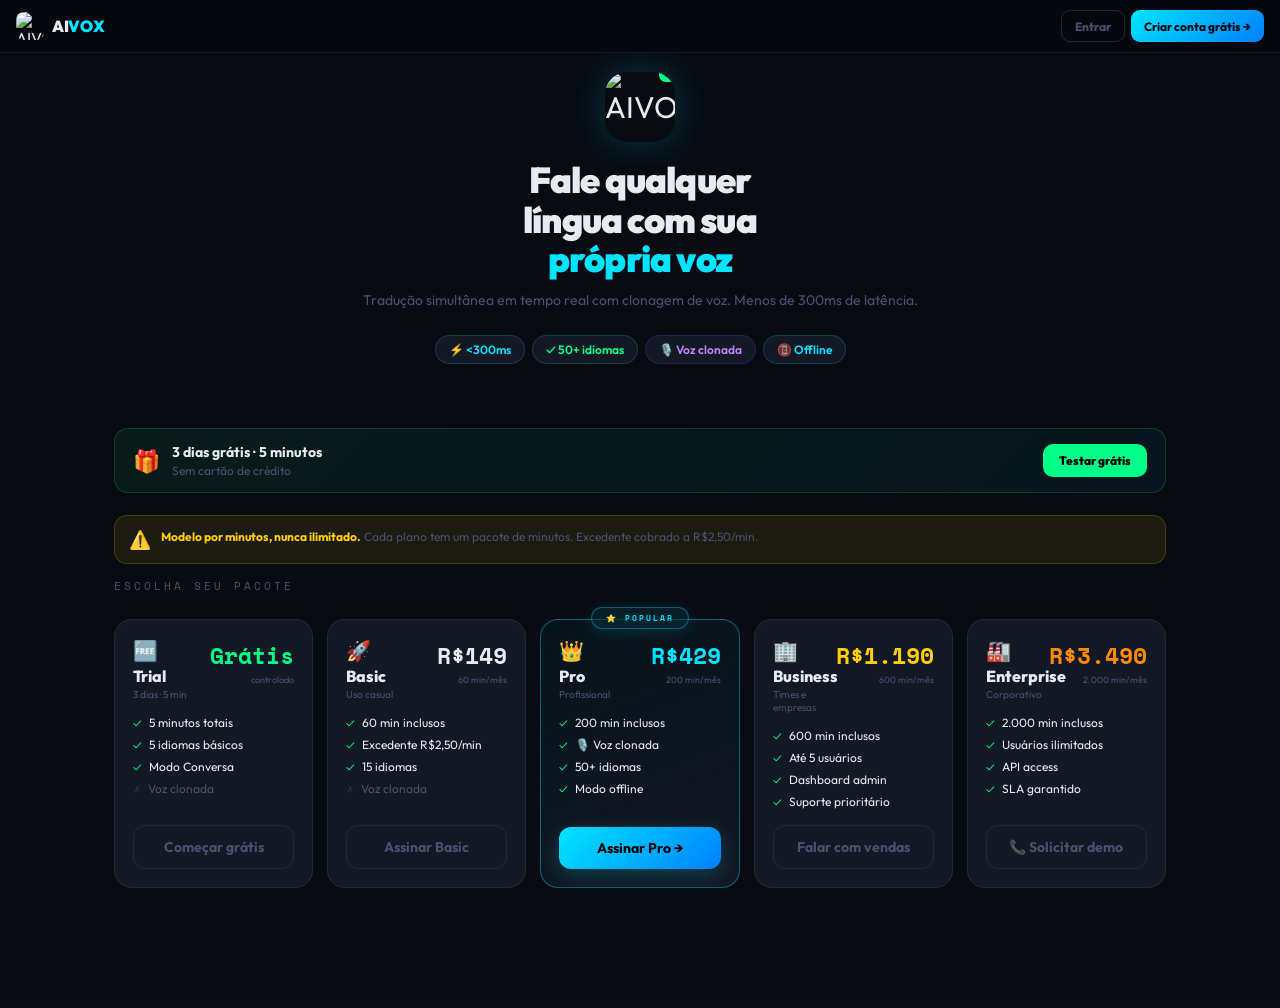
==== index.html @ a5fcf3fb "Add files via upload" ====
<!DOCTYPE html>
<html lang="pt-BR">
<head>
<meta charset="UTF-8">
  <meta http-equiv="Cache-Control" content="no-cache, no-store, must-revalidate">
  <meta http-equiv="Pragma" content="no-cache">
  <meta http-equiv="Expires" content="0">
<meta name="viewport" content="width=device-width, initial-scale=1.0, maximum-scale=1.0, minimum-scale=1.0, user-scalable=no, viewport-fit=cover">
<meta name="mobile-web-app-capable" content="yes">
<meta name="apple-mobile-web-app-capable" content="yes">
<meta name="apple-mobile-web-app-status-bar-style" content="black-translucent">
<meta name="apple-mobile-web-app-title" content="AIVOX">
<meta name="theme-color" content="#080b12">
<link rel="manifest" href="/aivox-frontend/manifest.json">
<link rel="apple-touch-icon" sizes="180x180" href="/aivox-frontend/icon-180.png">
<link rel="apple-touch-icon" sizes="192x192" href="/aivox-frontend/icon-192.png">
<title>AIVOX v5.2</title>
<link href="https://fonts.googleapis.com/css2?family=Outfit:wght@300;400;500;600;700;900&family=Space+Mono:wght@400;700&display=swap" rel="stylesheet">
<style>
/* ====== RESET & ROOT ====== */
*{margin:0;padding:0;box-sizing:border-box;-webkit-tap-highlight-color:transparent;}
/* Garante renderização correta de emoji em todos os sistemas */
@font-face{font-family:'NotoEmoji';src:local('Noto Color Emoji'),local('Apple Color Emoji'),local('Segoe UI Emoji');}
.sni,.ni,.flag-emoji,.feat-card-icon,.empty-icon,.sidebar-icon,.hicon,.vc-rec-btn,.escuta-lang-pill,.grp-filter-btn,.sug-num,.sug-tag,.comp-icon{font-family:'Apple Color Emoji','Segoe UI Emoji','Noto Color Emoji','Twemoji Mozilla',var(--font),sans-serif !important;}
:root{
  --bg:#080b12;--surface:#0f1420;--card:#131825;--border:rgba(255,255,255,0.07);
  --accent:#00e5ff;--adim:rgba(0,229,255,0.12);--accent2:#7c3aed;
  --green:#00ff88;--gdim:rgba(0,255,136,0.12);
  --red:#ff4466;--rdim:rgba(255,68,102,0.12);
  --orange:#ff8c00;--odim:rgba(255,140,0,0.12);
  --yellow:#ffd000;--ydim:rgba(255,208,0,0.1);
  --text:#e8eaf2;--muted:#4a5170;
  --font:'Outfit',sans-serif;--mono:'Space Mono',monospace;--font-emoji:'Apple Color Emoji','Segoe UI Emoji','Noto Color Emoji',sans-serif;
  --sidebar-w:240px;
}
body.light-mode{
  --bg:#f0f2f8;--surface:#e2e6f0;--card:#ffffff;--border:rgba(0,0,0,0.08);
  --text:#0d1021;--muted:#7a82a0;
  --adim:rgba(0,160,200,0.13);--gdim:rgba(0,160,90,0.13);
  --rdim:rgba(190,20,50,0.11);--odim:rgba(190,90,0,0.11);--ydim:rgba(160,120,0,0.11);
  --accent:#007a99;--green:#007a44;--red:#bb1133;--orange:#bb5500;--yellow:#997700;
}
/* ====== THEME TOGGLE BUTTON ====== */
.theme-toggle{width:38px;height:38px;border-radius:12px;border:1px solid var(--border);background:var(--card);cursor:pointer;display:flex;align-items:center;justify-content:center;flex-shrink:0;transition:all .2s;position:relative;overflow:hidden;}
.theme-toggle:hover{border-color:rgba(0,229,255,.3);transform:scale(1.05);}
.theme-toggle .t-sun,.theme-toggle .t-moon{position:absolute;transition:all .35s cubic-bezier(.4,0,.2,1);font-size:17px;}
.theme-toggle .t-sun{opacity:0;transform:translateY(16px) rotate(90deg);}
.theme-toggle .t-moon{opacity:1;transform:translateY(0) rotate(0deg);}
body.light-mode .theme-toggle .t-sun{opacity:1;transform:translateY(0) rotate(0deg);}
body.light-mode .theme-toggle .t-moon{opacity:0;transform:translateY(-16px) rotate(-90deg);}
body.light-mode .theme-toggle{background:var(--card);border-color:rgba(0,153,187,.25);}

/* ====== SCROLL FIX (CRITICAL) ====== */
html{height:100%;overflow-y:auto;-webkit-overflow-scrolling:touch;overscroll-behavior:none;overflow-x:hidden;}
body{background:var(--bg);min-height:100%;font-family:var(--font);color:var(--text);overflow-x:hidden;}

/* ====== DESKTOP APP SHELL ====== */
.app-shell{display:flex;min-height:100vh;height:100vh;width:100%;overflow:hidden;}

/* SIDEBAR */
.sidebar{width:var(--sidebar-w);background:var(--surface);border-right:1px solid var(--border);display:flex;flex-direction:column;position:fixed;top:0;left:0;bottom:0;z-index:100;transition:transform .3s cubic-bezier(.4,0,.2,1);will-change:transform;}
.sidebar-logo{padding:24px 20px 20px;padding-top:calc(24px + env(safe-area-inset-top,0px));border-bottom:1px solid var(--border);display:flex;align-items:center;gap:11px;}
.sidebar-icon{width:38px;height:38px;border-radius:12px;background:linear-gradient(135deg,var(--accent2),var(--accent));display:flex;align-items:center;justify-content:center;font-size:17px;box-shadow:0 0 20px rgba(0,229,255,.2);flex-shrink:0;}
.sidebar-brand{font-size:18px;font-weight:900;letter-spacing:-.3px;}
.sidebar-brand span{color:var(--accent);}
.sidebar-nav{flex:1;padding:16px 12px;overflow-y:auto;}
.snav-item{display:flex;align-items:center;gap:10px;padding:11px 12px;border-radius:12px;cursor:pointer;transition:all .18s;font-size:14px;font-weight:600;color:var(--muted);margin-bottom:3px;border:1px solid transparent;}
.snav-item:hover{background:rgba(255,255,255,.04);color:var(--text);}
.snav-item.active{background:var(--adim);color:var(--accent);border-color:rgba(0,229,255,.15);}
.snav-item .sni{font-size:18px;flex-shrink:0;width:22px;text-align:center;}
.sidebar-footer{padding:14px 12px;border-top:1px solid var(--border);}
.sidebar-user{display:flex;align-items:center;gap:9px;padding:10px 12px;border-radius:12px;background:var(--card);border:1px solid var(--border);cursor:pointer;}
.sidebar-av{width:34px;height:34px;border-radius:50%;background:linear-gradient(135deg,var(--accent2),var(--accent));display:flex;align-items:center;justify-content:center;font-size:14px;font-weight:700;flex-shrink:0;}
.sidebar-uname{font-size:13px;font-weight:700;flex:1;}
.sidebar-uplan{font-size:10px;color:var(--muted);font-family:var(--mono);}

/* MAIN AREA */
.main-area{flex:1;margin-left:var(--sidebar-w);min-width:0;display:flex;flex-direction:column;height:100%;overflow:hidden;}

/* TOPBAR */
.topbar{height:58px;background:var(--bg);border-bottom:1px solid var(--border);display:flex;align-items:center;padding:0 28px;gap:16px;position:relative;top:0;z-index:50;flex-shrink:0;padding-top:env(safe-area-inset-top,0px);}
.topbar-title{font-size:18px;font-weight:800;flex:1;}

/* CONTENT */
.content-area{flex:1;padding:28px;overflow-y:auto;overflow-x:hidden;-webkit-overflow-scrolling:touch;}

/* GRIDS */
.grid-auto{display:grid;grid-template-columns:repeat(auto-fill,minmax(260px,1fr));gap:16px;}
.grid-2{display:grid;grid-template-columns:1fr 1fr;gap:16px;}
.grid-4{display:grid;grid-template-columns:repeat(4,1fr);gap:14px;}

/* ====== MOBILE ====== */
@media(max-width:767px){
  /* Sidebar: position:fixed, nao afeta o fluxo do layout */
  .sidebar{transform:translateX(-100%);width:260px;position:fixed !important;left:0 !important;}
  .sidebar.open{transform:translateX(0);}
  .sidebar-overlay{display:none;position:fixed;inset:0;background:rgba(0,0,0,.5);z-index:99;}
  .sidebar-overlay.open{display:block;}
  /* app-shell vira block para evitar que a sidebar fixed reserve espaco */
  .app-shell{display:block !important;overflow:hidden !important;max-width:100vw !important;width:100vw !important;}
  /* main-area ocupa tela toda sem margem */
  .main-area{margin-left:0 !important;width:100vw !important;max-width:100vw !important;min-width:0 !important;height:100vh !important;overflow:hidden !important;box-sizing:border-box !important;display:flex !important;flex-direction:column !important;position:relative !important;}
  .topbar{padding:env(safe-area-inset-top,0px) 16px 0 16px;height:calc(58px + env(safe-area-inset-top,0px));}
  .topbar-title{font-size:16px;}
  .content-area{padding:16px 14px;padding-bottom:calc(80px + env(safe-area-inset-bottom,0px));}
  .grid-auto,.grid-2{grid-template-columns:1fr;}
  .grid-4{grid-template-columns:1fr 1fr;}
  .bnav{display:flex !important;}
}
@media(min-width:768px) and (max-width:1099px){
  :root{--sidebar-w:200px;}
  .grid-auto{grid-template-columns:repeat(auto-fill,minmax(220px,1fr));}
  .content-area{padding:20px;}
}
@media(min-width:1100px){.bnav{display:none !important;}}

/* ====== PAGES ====== */
.page{display:none;width:100%;flex-direction:column;}
.page.active{display:flex;flex:1;min-height:0;flex-direction:column;background:var(--bg);}
/* Garante que páginas com inline style de flex também ficam ocultas quando não-ativas */
.page:not(.active){display:none!important;}
.auth-page{position:fixed;inset:0;display:none;flex-direction:column;align-items:center;justify-content:center;z-index:200;overflow-y:auto;-webkit-overflow-scrolling:touch;padding:24px;
  /* fundo com gradiente radial duplo */
  background:radial-gradient(ellipse 80% 60% at 20% 10%, rgba(124,58,237,.14) 0%, transparent 60%),
             radial-gradient(ellipse 60% 50% at 80% 90%, rgba(0,229,255,.10) 0%, transparent 55%),
             var(--bg);}
.auth-page.active{display:flex;}
.auth-box{width:100%;max-width:390px;position:relative;z-index:1;
  background:rgba(255,255,255,.045);
  border:1px solid rgba(255,255,255,.11);
  border-radius:24px;
  padding:36px 28px 28px;
  box-shadow:0 20px 60px rgba(0,0,0,.5), 0 0 0 1px rgba(0,229,255,.07) inset;
  backdrop-filter:blur(28px);
  -webkit-backdrop-filter:blur(28px);
}
/* linha neon topo */
.auth-box::before{content:'';position:absolute;top:0;left:24px;right:24px;height:1px;background:linear-gradient(90deg,transparent,rgba(0,229,255,.55),rgba(124,58,237,.4),transparent);border-radius:1px;}
/* brilho sutil canto inferior direito */
.auth-box::after{content:'';position:absolute;bottom:-1px;right:20px;left:20px;height:1px;background:linear-gradient(90deg,transparent,rgba(124,58,237,.2),transparent);border-radius:1px;}
.landing-page{min-height:100vh;background:var(--bg);display:none;flex-direction:column;width:100%;position:relative;z-index:1;}
/* ── LANDING NAVBAR ── */
.landing-nav{position:fixed;top:0;left:0;right:0;z-index:600;
  background:rgba(6,8,15,.88);backdrop-filter:blur(16px);-webkit-backdrop-filter:blur(16px);
  border-bottom:1px solid rgba(255,255,255,.07);
  display:flex;flex-direction:column;}
/* faixa safe-area — empurra conteúdo abaixo do notch */
.landing-nav::before{content:'';display:block;height:env(safe-area-inset-top,0px);width:100%;}
.landing-nav-inner{height:52px;display:flex;align-items:center;padding:0 16px;gap:10px;width:100%;}
.landing-nav-logo{display:flex;align-items:center;gap:8px;text-decoration:none;flex-shrink:0;}
.landing-nav-icon{width:28px;height:28px;border-radius:8px;overflow:hidden;flex-shrink:0;}
.landing-nav-icon img{width:100%;height:100%;object-fit:cover;}
.landing-nav-brand{font-size:16px;font-weight:900;letter-spacing:-.3px;color:var(--text);}
.landing-nav-brand span{color:var(--accent);}
.landing-nav-spacer{flex:1;}
.landing-nav-btns{display:flex;align-items:center;gap:6px;}
.lnav-btn{height:32px;padding:0 13px;border-radius:9px;font-family:var(--font);font-size:12px;font-weight:700;cursor:pointer;transition:all .18s;border:none;white-space:nowrap;}
.lnav-btn.ghost{background:transparent;border:1px solid rgba(255,255,255,.12);color:var(--muted);}
.lnav-btn.ghost:hover{border-color:rgba(0,229,255,.3);color:var(--text);}
.lnav-btn.primary{background:linear-gradient(135deg,var(--accent),#0080ff);color:#000;}
.lnav-btn.primary:hover{transform:translateY(-1px);box-shadow:0 4px 16px rgba(0,229,255,.3);}
/* Mobile: botão "Entrar" some, só fica "Criar conta" */
@media(max-width:400px){.lnav-btn.ghost{display:none;}.lnav-btn.primary{font-size:11px;padding:0 10px;}}
.landing-page.active{display:flex;width:100%;}

/* ====== IDLE TIMEOUT UI ====== */
#idle-warn-banner{display:none;position:fixed;top:0;left:0;right:0;z-index:8500;background:linear-gradient(135deg,rgba(255,140,0,.95),rgba(255,68,102,.9));padding:12px 18px;align-items:center;gap:12px;box-shadow:0 4px 24px rgba(255,68,102,.4);}
#idle-warn-banner .iwb-icon{font-size:22px;flex-shrink:0;}
#idle-warn-banner .iwb-txt{flex:1;font-size:13px;font-weight:700;color:#fff;line-height:1.4;}
#idle-warn-banner .iwb-btn{background:#fff;color:#b91c1c;border:none;border-radius:9px;padding:8px 14px;font-size:12px;font-weight:800;cursor:pointer;font-family:var(--font);flex-shrink:0;transition:transform .15s;}
#idle-warn-banner .iwb-btn:hover{transform:scale(1.04);}
#idle-logout-modal{display:none;position:fixed;inset:0;z-index:9900;background:rgba(0,0,0,.85);align-items:center;justify-content:center;flex-direction:column;gap:16px;text-align:center;padding:24px;}
#idle-logout-modal .ilm-box{background:var(--surface);border:1px solid rgba(255,68,102,.3);border-radius:20px;padding:28px 24px;max-width:320px;width:100%;}
#idle-logout-modal .ilm-icon{font-size:44px;margin-bottom:12px;}
#idle-logout-modal .ilm-title{font-size:18px;font-weight:900;margin-bottom:6px;color:var(--red);}
#idle-logout-modal .ilm-sub{font-size:13px;color:var(--muted);line-height:1.5;}
/* ── CONFIRM MODAL (substitui window.confirm() no mobile) ── */
#confirm-modal{display:none;position:fixed;inset:0;z-index:9950;background:rgba(0,0,0,.75);align-items:center;justify-content:center;padding:24px;}
#confirm-modal.sh{display:flex;}
#confirm-modal .cm-box{background:var(--surface);border:1px solid var(--border);border-radius:20px;padding:28px 24px;max-width:320px;width:100%;text-align:center;box-shadow:0 20px 60px rgba(0,0,0,.5);}
#confirm-modal .cm-icon{font-size:40px;margin-bottom:12px;}
#confirm-modal .cm-title{font-size:17px;font-weight:900;margin-bottom:8px;}
#confirm-modal .cm-sub{font-size:13px;color:var(--muted);line-height:1.5;margin-bottom:24px;}
#confirm-modal .cm-btns{display:flex;gap:10px;}
#confirm-modal .cm-btn{flex:1;padding:12px;border-radius:12px;border:none;font-size:14px;font-weight:700;cursor:pointer;font-family:var(--font);}
#confirm-modal .cm-btn.cancel{background:var(--card);color:var(--text);border:1px solid var(--border);}
#confirm-modal .cm-btn.confirm{background:var(--red);color:#fff;}
/* ── SELETOR DE IDIOMA DA SALA ── */
.sala-lang-picker{display:flex;flex-direction:column;gap:8px;margin-bottom:16px;background:var(--surface);border-radius:14px;padding:12px 14px;border:1px solid var(--border);}
.sala-lang-picker-label{font-size:10px;text-transform:uppercase;letter-spacing:1.5px;color:var(--muted);font-family:var(--mono);margin-bottom:2px;}
.sala-lang-select{background:var(--card);border:1.5px solid var(--border);border-radius:10px;padding:9px 12px;font-size:14px;font-weight:700;color:var(--text);font-family:var(--font);width:100%;cursor:pointer;outline:none;appearance:none;-webkit-appearance:none;background-image:url("data:image/svg+xml,%3Csvg xmlns='http://www.w3.org/2000/svg' width='12' height='8' viewBox='0 0 12 8'%3E%3Cpath d='M1 1l5 5 5-5' stroke='%234a5170' stroke-width='1.5' fill='none' stroke-linecap='round'/%3E%3C/svg%3E");background-repeat:no-repeat;background-position:right 12px center;padding-right:32px;}
.sala-lang-select:focus{border-color:rgba(0,229,255,.5);}
body.light-mode .sala-lang-select{background-image:url("data:image/svg+xml,%3Csvg xmlns='http://www.w3.org/2000/svg' width='12' height='8' viewBox='0 0 12 8'%3E%3Cpath d='M1 1l5 5 5-5' stroke='%237a82a0' stroke-width='1.5' fill='none' stroke-linecap='round'/%3E%3C/svg%3E");}
#toast-portal{position:fixed;z-index:9999;pointer-events:none;bottom:24px;right:24px;display:flex;flex-direction:column;gap:8px;align-items:flex-end;}
@media(max-width:767px){#toast-portal{bottom:80px;right:auto;left:50%;transform:translateX(-50%);align-items:center;}}
.toast{background:var(--card);border-radius:14px;padding:12px 20px;font-size:13px;font-weight:600;color:var(--text);box-shadow:0 4px 24px rgba(0,0,0,.5);animation:toastIn .3s ease both;white-space:nowrap;}
.toast.success{border:1px solid var(--green);}
.toast.error{border:1px solid var(--red);}
.toast.info{border:1px solid var(--accent);}
@keyframes toastIn{from{opacity:0;transform:translateY(10px)}to{opacity:1;transform:translateY(0)}}

/* ====== COMPONENTS ====== */
.card{background:var(--card);border:1px solid var(--border);border-radius:16px;padding:18px;}
.card-sm{border-radius:12px;padding:13px;}
.btn{display:inline-flex;align-items:center;justify-content:center;gap:7px;padding:12px 18px;border-radius:12px;border:none;font-family:var(--font);font-size:14px;font-weight:700;cursor:pointer;transition:all .18s;text-decoration:none;white-space:nowrap;}
.btn-full{width:100%;}
.btn-primary{background:linear-gradient(135deg,var(--accent),#0080ff);color:#000;box-shadow:0 6px 20px rgba(0,229,255,.2);}
.btn-primary:hover{transform:translateY(-1px);box-shadow:0 8px 24px rgba(0,229,255,.3);}
.btn-ghost{background:transparent;border:1px solid var(--border);color:var(--muted);}
.btn-ghost:hover{border-color:rgba(0,229,255,.25);color:var(--text);}
.btn-danger{background:var(--rdim);border:1px solid rgba(255,68,102,.25);color:var(--red);}
.btn-sm{padding:8px 13px;font-size:12px;border-radius:9px;}
.btn-icon{width:36px;height:36px;padding:0;border-radius:10px;}
.input-group{display:flex;flex-direction:column;gap:5px;}
.input-label{font-size:10px;text-transform:uppercase;letter-spacing:2px;color:var(--muted);font-family:var(--mono);}
.input-field{background:var(--card);border:1px solid var(--border);border-radius:12px;padding:13px 15px;font-family:var(--font);font-size:14px;color:var(--text);outline:none;transition:border-color .18s;width:100%;}
.input-field::placeholder{color:var(--muted);}
.input-field:focus{border-color:rgba(0,229,255,.38);}
.badge{font-size:9px;font-weight:800;font-family:var(--mono);padding:3px 7px;border-radius:7px;text-transform:uppercase;letter-spacing:.5px;}
.badge-pro{background:linear-gradient(135deg,var(--accent),#0080ff);color:#000;}
.badge-basic{background:var(--surface);border:1px solid var(--border);color:var(--muted);}
.badge-trial{background:var(--odim);border:1px solid rgba(255,140,0,.25);color:var(--orange);}
.badge-business{background:var(--ydim);border:1px solid rgba(255,208,0,.3);color:var(--yellow);}
.tog{width:42px;height:22px;border-radius:11px;background:var(--surface);border:1px solid var(--border);position:relative;cursor:pointer;transition:background .2s;flex-shrink:0;}
.tog.on{background:var(--accent);border-color:var(--accent);}
.tth{width:16px;height:16px;border-radius:50%;background:#fff;position:absolute;top:2px;left:2px;transition:left .2s;box-shadow:0 1px 3px rgba(0,0,0,.3);}
.tog.on .tth{left:22px;}
.list-row{display:flex;align-items:center;gap:10px;background:var(--card);border:1px solid var(--border);border-radius:13px;padding:12px 14px;margin-bottom:7px;cursor:pointer;transition:border-color .18s;}
.list-row:hover{border-color:rgba(0,229,255,.18);}
.section-label{font-size:11px;text-transform:uppercase;letter-spacing:3px;color:var(--muted);margin-bottom:12px;font-family:var(--mono);}
.page-header{margin-bottom:24px;}
.page-title{font-size:26px;font-weight:900;letter-spacing:-.5px;margin-bottom:4px;}
.page-title span{color:var(--accent);}
.page-subtitle{font-size:13px;color:var(--muted);}
.alert{display:flex;gap:10px;padding:12px 14px;border-radius:13px;margin-bottom:14px;}
.alert-yellow{background:rgba(255,208,0,.08);border:1px solid rgba(255,208,0,.2);}
.alert-icon{font-size:18px;flex-shrink:0;}
.alert-text{font-size:12px;color:var(--muted);line-height:1.5;}
.alert-text strong{color:var(--yellow);}
.form-error{font-size:12px;color:var(--red);background:var(--rdim);border:1px solid rgba(255,68,102,.2);border-radius:9px;padding:8px 12px;display:none;}
.form-error.show{display:block;}
.dot{width:6px;height:6px;border-radius:50%;background:var(--green);animation:blink 1.5s ease infinite;flex-shrink:0;}
@keyframes blink{0%,100%{opacity:1}50%{opacity:.3}}
.ni{flex:1;display:flex;flex-direction:column;align-items:center;gap:4px;cursor:pointer;padding:6px 0;font-size:20px;transition:all .2s;}
.ni .nl{font-size:10px;color:var(--muted);}
.ni.active .nl{color:var(--accent);}
.ni.active{color:var(--accent);}
.dcl{width:34px;height:34px;background:var(--card);border-radius:50%;display:flex;align-items:center;justify-content:center;cursor:pointer;font-size:20px;flex-shrink:0;border:none;color:var(--text);}
.scroll-area{overflow-y:auto;-webkit-overflow-scrolling:touch;}
.scroll-area::-webkit-scrollbar{display:none;}
.empty-state{flex-direction:column;align-items:center;justify-content:center;padding:48px 24px;text-align:center;display:none;}
/* ====== MOBILE CHAT & ADMIN FIX ====== */
@media(max-width:767px){
  #page-chat.active{height:100% !important;display:flex !important;flex-direction:column !important;overflow:hidden !important;}
  #page-chat .chat-msgs{flex:1 !important;overflow-y:auto !important;-webkit-overflow-scrolling:touch !important;min-height:0 !important;}
  #page-chat .chat-input-bar{flex-shrink:0 !important;padding-bottom:calc(80px + env(safe-area-inset-bottom,0px)) !important;}

  /* Esconde topbar do shell quando admin está ativo — admin tem header próprio */
  .main-area:has(#page-admin.active) > .topbar{display:none !important;}
  /* Fallback: topbar oculto via classe JS */
  .main-area > .topbar.admin-hidden{display:none !important;}

  /* ── ADMIN PAGE MOBILE ── */
  #page-admin.active{
    height:100vh !important;
    display:flex !important;
    flex-direction:column !important;
    overflow:hidden !important;
    width:100vw !important;
    max-width:100vw !important;
    position:fixed !important;
    top:0 !important;
    left:0 !important;
    right:0 !important;
    bottom:0 !important;
    z-index:200 !important;
  }
  #page-admin .adh{
    flex-shrink:0 !important;
    background:var(--bg) !important;
    border-bottom:1px solid var(--border) !important;
    width:100% !important;
    overflow:hidden !important;
    max-width:100vw !important;
    padding-top:env(safe-area-inset-top,0px) !important;
  }
  /* Abas em linha com scroll horizontal — sem deixar a página scrollar */
  #page-admin .atabs{
    display:flex !important;
    flex-wrap:nowrap !important;
    overflow-x:auto !important;
    overflow-y:hidden !important;
    -webkit-overflow-scrolling:touch !important;
    max-width:100vw !important;
    width:100% !important;
    box-sizing:border-box !important;
    scroll-snap-type:none !important;
    scrollbar-width:none !important;
  }
  #page-admin .atabs::-webkit-scrollbar{display:none !important;}
  #page-admin .atab{flex-shrink:0 !important;font-size:11px !important;padding:6px 10px !important;}

  /* Header admin compacto no mobile */
  #page-admin .adtop{display:flex !important;align-items:center !important;padding:10px 14px 8px !important;gap:8px !important;overflow:hidden !important;box-sizing:border-box !important;width:100% !important;justify-content:space-between !important;}
  #page-admin .adtitle{font-size:15px !important;flex:1 !important;min-width:0 !important;white-space:nowrap !important;overflow:hidden !important;text-overflow:ellipsis !important;}
  #page-admin .adba{font-size:10px !important;padding:5px 10px !important;border-radius:8px !important;flex-shrink:0 !important;}
  #page-admin .adtop .btn-danger{font-size:11px !important;padding:7px 12px !important;flex-shrink:0 !important;}

  /* atcont ocupa resto da tela e rola */
  #page-admin .atcont{
    flex:1 !important;
    overflow-y:auto !important;
    overflow-x:hidden !important;
    -webkit-overflow-scrolling:touch !important;
    min-height:0 !important;
    padding:12px 14px !important;
    padding-bottom:calc(100px + env(safe-area-inset-bottom,0px)) !important;
    width:100% !important;
    max-width:100vw !important;
    box-sizing:border-box !important;
  }

  /* Sistema tab: toggles com layout correto */
  #tab-sistema .trow{
    display:flex !important;
    align-items:center !important;
    justify-content:space-between !important;
    padding:12px 14px !important;
    gap:12px !important;
    min-height:52px !important;
    width:100% !important;
    box-sizing:border-box !important;
    overflow:hidden !important;
  }
  #tab-sistema .trow > div:first-child{
    flex:1 !important;
    min-width:0 !important;
    overflow:hidden !important;
  }
  #tab-sistema .tnm{font-size:13px !important;white-space:nowrap !important;overflow:hidden !important;text-overflow:ellipsis !important;}
  #tab-sistema .tds{font-size:11px !important;white-space:nowrap !important;overflow:hidden !important;text-overflow:ellipsis !important;}
  #tab-sistema .tog{flex-shrink:0 !important;}
  #tab-sistema{padding-bottom:calc(100px + env(safe-area-inset-bottom,0px)) !important;}

  /* Chats tab: achat-modal contido corretamente dentro do page-admin */
  .achat-modal .chat-input-bar{padding-bottom:calc(80px + env(safe-area-inset-bottom,0px)) !important;}
  /* Fix: achat-modal não deve cobrir o header (.adh) do admin no mobile */
  #page-admin .achat-modal{top:auto !important;bottom:0 !important;left:0 !important;right:0 !important;position:absolute !important;height:calc(100% - var(--adh-height, 98px)) !important;}

  /* Fix: udov (user detail panel) must be scrollable with bottom nav space */
  #page-admin .udov{position:absolute !important;inset:0 !important;}
  #page-admin .udsc{padding-bottom:calc(90px + env(safe-area-inset-bottom,0px)) !important;}
}
.empty-state.sh{display:flex;}
.empty-icon{font-size:40px;margin-bottom:12px;opacity:.4;}
.empty-title{font-size:14px;font-weight:700;color:var(--muted);margin-bottom:6px;}
.empty-sub{font-size:12px;color:var(--muted);opacity:.7;}
.skeleton{background:linear-gradient(90deg,var(--card) 25%,rgba(255,255,255,.04) 50%,var(--card) 75%);background-size:200% 100%;animation:shimmer 1.4s ease infinite;border-radius:8px;}
@keyframes shimmer{to{background-position:-200% 0}}

/* ====== ESCUTA AO VIVO — MELHORIAS ====== */
.escuta-lang-pill{background:var(--card);border:1px solid var(--border);border-radius:20px;padding:6px 12px;font-size:12px;font-weight:600;cursor:pointer;color:var(--muted);font-family:var(--font);transition:all .18s;white-space:nowrap;}
.escuta-lang-pill:hover{border-color:rgba(124,58,237,.3);color:var(--text);}
.escuta-lang-pill.active{background:rgba(124,58,237,.15);border-color:rgba(124,58,237,.4);color:#c084fc;}
#escuta-lines .escuta-line{padding:10px 0;border-bottom:1px solid var(--border);line-height:1.6;}
#escuta-lines .escuta-line .orig{font-size:12px;color:var(--muted);margin-bottom:4px;}
#escuta-lines .escuta-line .trad{font-size:18px;font-weight:700;color:var(--text);}

/* ====== HISTÓRICO DE COMPRAS ====== */
.comp-row{background:var(--card);border:1px solid var(--border);border-radius:13px;padding:13px 15px;margin-bottom:9px;display:flex;align-items:center;gap:12px;}
.comp-icon{width:38px;height:38px;border-radius:10px;display:flex;align-items:center;justify-content:center;font-size:17px;flex-shrink:0;}
.comp-icon.pago{background:var(--gdim);}
.comp-icon.pendente{background:var(--ydim);}
.comp-icon.erro{background:var(--rdim);}
.comp-info{flex:1;}
.comp-name{font-size:13px;font-weight:700;}
.comp-date{font-size:11px;color:var(--muted);margin-top:2px;}
.comp-right{text-align:right;}
.comp-val{font-size:15px;font-weight:900;font-family:var(--mono);color:var(--accent);}
.comp-badge{font-size:9px;font-weight:800;font-family:var(--mono);padding:2px 7px;border-radius:6px;margin-top:3px;display:inline-block;}
.comp-badge.pago{background:var(--gdim);color:var(--green);}
.comp-badge.pendente{background:var(--ydim);color:var(--yellow);}
.comp-badge.processando{background:var(--ydim);color:var(--yellow);}
.comp-badge.erro{background:var(--rdim);color:var(--red);}

/* ====== TOPUP MODAL ====== */
.topup-modal{position:fixed;inset:0;background:rgba(0,0,0,.75);z-index:9000;display:none;align-items:flex-end;justify-content:center;}
.topup-modal.sh{display:flex;}
.topup-box{background:var(--surface);border:1px solid var(--border);border-radius:24px 24px 0 0;width:100%;max-width:480px;padding:24px 20px calc(24px + env(safe-area-inset-bottom,0px));}
.topup-title{font-size:18px;font-weight:800;margin-bottom:4px;}
.topup-sub{font-size:12px;color:var(--muted);margin-bottom:20px;}
.topup-pack{display:flex;align-items:center;background:var(--card);border:1px solid var(--border);border-radius:14px;padding:14px 16px;margin-bottom:10px;cursor:pointer;transition:all .18s;gap:14px;}
.topup-pack:hover,.topup-pack.sel{border-color:rgba(0,229,255,.4);background:var(--adim);}
.topup-pack-icon{font-size:24px;flex-shrink:0;}
.topup-pack-info{flex:1;}
.topup-pack-name{font-size:14px;font-weight:700;}
.topup-pack-desc{font-size:11px;color:var(--muted);margin-top:2px;}
.topup-pack-price{font-size:16px;font-weight:900;font-family:var(--mono);color:var(--accent);}

/* ====== LANDING ====== */
.landing-hero{max-width:680px;margin:0 auto;padding:calc(72px + env(safe-area-inset-top,0px)) 20px 32px;text-align:center;}
.hicon{width:70px;height:70px;border-radius:22px;background:linear-gradient(135deg,var(--accent2),var(--accent));display:flex;align-items:center;justify-content:center;font-size:30px;margin:0 auto 18px;box-shadow:0 0 36px rgba(0,229,255,.22);position:relative;}
.hbadge{position:absolute;top:-6px;right:-6px;background:var(--green);color:#000;font-size:8px;font-weight:800;padding:2px 6px;border-radius:7px;font-family:var(--mono);}
.htitle{font-size:36px;font-weight:900;letter-spacing:-.8px;line-height:1.1;margin-bottom:10px;}
@media(max-width:600px){.htitle{font-size:28px;}}
.htitle .a{color:var(--accent);}
.hsub{font-size:14px;color:var(--muted);line-height:1.6;margin-bottom:24px;}
.fpills{display:flex;gap:7px;flex-wrap:wrap;justify-content:center;margin-bottom:32px;}
.fp{display:flex;align-items:center;gap:4px;background:var(--card);border:1px solid var(--border);padding:6px 13px;border-radius:20px;font-size:12px;font-weight:600;color:var(--muted);}
.fp.b{border-color:rgba(0,229,255,.2);color:var(--accent);}
.fp.g{border-color:rgba(0,255,136,.18);color:var(--green);}
.fp.p{border-color:rgba(124,58,237,.22);color:#c084fc;}
.landing-content{max-width:1100px;margin:0 auto;padding:0 24px 100px;width:100%;}
.tstrip{background:linear-gradient(135deg,rgba(0,255,136,.07),rgba(0,229,255,.05));border:1px solid rgba(0,255,136,.18);border-radius:14px;padding:14px 18px;margin-bottom:22px;display:flex;align-items:center;gap:12px;}
.tstrip-title{font-size:14px;font-weight:700;margin-bottom:2px;}
.tstrip-sub{font-size:12px;color:var(--muted);}
.tstrip-cta{background:var(--green);color:#000;border:none;font-family:var(--font);font-size:12px;font-weight:800;padding:9px 16px;border-radius:10px;cursor:pointer;white-space:nowrap;flex-shrink:0;}
.price-grid{display:grid;grid-template-columns:repeat(auto-fill,minmax(190px,1fr));gap:14px;margin-bottom:20px;align-items:stretch;}
.pcard{background:var(--card);border:1px solid var(--border);border-radius:18px;padding:18px;position:relative;overflow:visible;margin-top:13px;display:flex;flex-direction:column;}
.pcard.feat{border-color:rgba(0,229,255,.38);background:linear-gradient(160deg,rgba(0,229,255,.04),var(--card));}
/* badge POPULAR centralizado na borda superior do card */
.pcard-popular-badge{position:absolute;top:-13px;left:50%;transform:translateX(-50%);font-size:8px;font-weight:800;font-family:var(--mono);letter-spacing:2px;color:var(--accent);background:rgba(0,229,255,.08);border:1px solid rgba(0,229,255,.35);backdrop-filter:blur(12px);-webkit-backdrop-filter:blur(12px);padding:4px 14px;border-radius:20px;white-space:nowrap;box-shadow:0 2px 16px rgba(0,229,255,.15);}
.ptop{display:flex;align-items:flex-start;justify-content:space-between;margin-bottom:14px;gap:8px;}
.pname{font-size:16px;font-weight:800;}
.pdesc{font-size:10px;color:var(--muted);margin-top:2px;}
.pprice{font-size:clamp(14px,1.8vw,24px);font-weight:900;font-family:var(--mono);text-align:right;white-space:nowrap;}
.pcard.feat .pprice{color:var(--accent);}
.pprice-sub{font-size:9px;color:var(--muted);text-align:right;margin-top:2px;white-space:nowrap;}
.pfeats{display:flex;flex-direction:column;gap:7px;margin-bottom:16px;flex:1;}
.pf{display:flex;align-items:flex-start;gap:7px;font-size:12px;color:var(--muted);}
.pf.on{color:var(--text);}
.pf .tick{color:var(--green);font-size:11px;flex-shrink:0;margin-top:1px;}
.pf .cross{color:var(--muted);font-size:10px;flex-shrink:0;margin-top:2px;opacity:.4;}
.landing-footer-bar{position:fixed;bottom:0;left:0;right:0;background:rgba(8,11,18,.95);backdrop-filter:blur(12px);border-top:1px solid var(--border);padding:12px 20px calc(12px + env(safe-area-inset-bottom,0px));display:flex;gap:10px;z-index:500;pointer-events:all;}
.lbtn{flex:1;padding:14px;border-radius:14px;background:var(--card);border:1px solid var(--border);font-family:var(--font);font-size:13px;font-weight:700;color:var(--text);cursor:pointer;transition:all .2s;}
.lbtn.main{flex:2;background:linear-gradient(135deg,var(--accent),#0080ff);border:none;color:#000;box-shadow:0 6px 18px rgba(0,229,255,.22);}
.lbtn.main:hover{transform:translateY(-1px);}

/* ====== AUTH ====== */
.auth-logo{text-align:center;margin-bottom:22px;}
.auth-logo-icon{width:62px;height:62px;border-radius:20px;background:linear-gradient(135deg,var(--accent2),var(--accent));display:flex;align-items:center;justify-content:center;font-size:28px;margin:0 auto 12px;box-shadow:0 0 28px rgba(0,229,255,.22);}
.auth-title{font-size:24px;font-weight:900;letter-spacing:-.3px;}
.auth-title span{color:var(--accent);}
.auth-sub{font-size:12px;color:var(--muted);margin-top:3px;}
.auth-form{display:flex;flex-direction:column;gap:12px;}
.role-tabs{display:flex;gap:7px;}
.role-btn{flex:1;padding:10px;border-radius:11px;background:var(--card);border:1px solid var(--border);font-family:var(--font);font-size:13px;font-weight:600;color:var(--muted);cursor:pointer;transition:all .2s;text-align:center;}
.role-btn.active{border-color:rgba(0,229,255,.38);color:var(--accent);background:var(--adim);}
.auth-link{text-align:center;font-size:12px;color:var(--muted);cursor:pointer;margin-top:2px;}
.auth-link span{color:var(--accent);}
.otp-grid{display:flex;gap:8px;justify-content:center;}
.otp-box{width:44px;height:52px;background:var(--card);border:1px solid var(--border);border-radius:12px;text-align:center;font-size:20px;font-weight:700;color:var(--text);outline:none;font-family:var(--mono);transition:border-color .2s;}
.otp-box:focus{border-color:rgba(0,229,255,.5);}
.rl-overlay{position:fixed;inset:0;background:rgba(8,11,18,.97);z-index:999;display:none;flex-direction:column;align-items:center;justify-content:center;gap:14px;text-align:center;padding:24px;}
.rl-overlay.sh{display:flex;}

/* ====== HOME ====== */
.trial-banner{background:linear-gradient(135deg,rgba(255,140,0,.1),rgba(255,68,102,.07));border:1px solid rgba(255,140,0,.22);border-radius:13px;padding:11px 14px;margin-bottom:18px;display:flex;align-items:center;gap:10px;}
.tban-lbl{font-size:10px;font-weight:700;color:var(--orange);text-transform:uppercase;letter-spacing:1px;}
.tban-timer{font-size:18px;font-weight:800;font-family:var(--mono);}
.tban-up{background:var(--orange);color:#000;border:none;font-family:var(--font);font-size:11px;font-weight:800;padding:8px 12px;border-radius:9px;cursor:pointer;white-space:nowrap;}
.vc{background:linear-gradient(135deg,rgba(124,58,237,.18),rgba(0,229,255,.08));border:1px solid rgba(124,58,237,.28);border-radius:18px;padding:14px 16px;margin-bottom:0;display:flex;align-items:center;gap:12px;cursor:pointer;transition:transform .18s;}
.vc:hover{transform:scale(1.01);}
.vorb{width:44px;height:44px;border-radius:50%;background:linear-gradient(135deg,var(--accent2),var(--accent));display:flex;align-items:center;justify-content:center;font-size:19px;flex-shrink:0;box-shadow:0 0 14px rgba(124,58,237,.28);}
.vname{font-size:14px;font-weight:700;}
.vlbl{font-size:10px;color:var(--muted);text-transform:uppercase;letter-spacing:2px;margin-bottom:2px;}
.vst{display:flex;align-items:center;gap:5px;font-size:11px;color:var(--green);margin-top:2px;}
.lp{display:flex;align-items:center;gap:10px;background:var(--card);border:1px solid var(--border);border-radius:14px;padding:12px 16px;}
.lb{flex:1;text-align:center;}
.lfl{font-size:22px;margin-bottom:2px;}
.lnm{font-size:13px;font-weight:600;}
.lco{font-size:10px;color:var(--muted);font-family:var(--mono);}
.lsw{width:40px;height:40px;background:var(--accent);border-radius:50%;display:flex;align-items:center;justify-content:center;color:#000;font-size:17px;font-weight:900;cursor:pointer;transition:all .3s;flex-shrink:0;box-shadow:0 0 12px rgba(0,229,255,.4);}
.lsw:hover{background:var(--accent);color:#000;transform:rotate(180deg);}
.mgrid{display:grid;grid-template-columns:1fr 1fr;gap:9px;margin-bottom:16px;}
.mbtn{background:var(--card);border:1px solid var(--border);border-radius:14px;padding:15px 13px;cursor:pointer;transition:all .18s;text-align:left;display:flex;flex-direction:column;gap:6px;}
.mbtn:hover{border-color:rgba(255,255,255,.11);}
.mbtn.sel{border-color:rgba(0,229,255,.38);background:rgba(0,229,255,.03);}
.mnm{font-size:13px;font-weight:700;}
.mds{font-size:11px;color:var(--muted);line-height:1.4;}
.sbtn{width:100%;padding:16px;border-radius:15px;background:linear-gradient(135deg,var(--accent),#0080ff);border:none;color:#000;font-family:var(--font);font-size:15px;font-weight:800;cursor:pointer;letter-spacing:.3px;box-shadow:0 8px 26px rgba(0,229,255,.25);transition:all .18s;display:flex;align-items:center;justify-content:center;gap:7px;margin-bottom:18px;}
.sbtn:hover{transform:translateY(-1px);}
.uw-banner{display:none;align-items:center;gap:9px;padding:9px 14px;border-radius:11px;margin-bottom:14px;border:1px solid transparent;}
.uw-banner.sh{display:flex;}
.uw-banner.over{background:var(--rdim);border-color:rgba(255,68,102,.25);}

/* ====== ACTIVE SESSION ====== */
.speakers-area{display:grid;grid-template-columns:1fr 1fr;gap:0;border-bottom:1px solid var(--border);flex-shrink:0;max-height:160px;}
.spk{padding:12px 16px;border-right:1px solid var(--border);position:relative;transition:background .2s;}
.spk:last-child{border-right:none;}
.spk.speaking{background:rgba(0,229,255,.03);}
.spk.speaking2{background:rgba(124,58,237,.03);}
.spk-label{font-size:9px;text-transform:uppercase;letter-spacing:2px;color:var(--muted);margin-bottom:6px;font-family:var(--mono);}
.waveform{display:flex;gap:2px;align-items:center;height:28px;margin-bottom:6px;}
.wbar{width:3px;height:4px;border-radius:2px;background:var(--border);transition:height .08s ease;}
.spk.speaking .wbar{background:var(--accent);}
.spk.speaking2 .wbar{background:#c084fc;}
.tr-text{font-size:13px;color:var(--text);min-height:36px;line-height:1.4;}
.bubs{flex:1;overflow-y:auto;padding:12px 16px;display:flex;flex-direction:column;gap:8px;-webkit-overflow-scrolling:touch;position:relative;}
.bubs::-webkit-scrollbar{display:none;}
.bub{display:flex;}
.bub.me{justify-content:flex-end;}
.bub.th{justify-content:flex-start;}
.bi{max-width:80%;background:var(--card);border:1px solid var(--border);border-radius:14px;padding:10px 13px;}
.bub.me .bi{background:var(--adim);border-color:rgba(0,229,255,.2);}
.bo{font-size:13px;font-weight:600;margin-bottom:3px;}
.bt{font-size:12px;color:var(--muted);}
.bm{display:flex;gap:8px;margin-top:5px;}
.btime{font-size:10px;color:var(--muted);font-family:var(--mono);}
.blat{font-size:10px;color:var(--accent);font-family:var(--mono);}
.tind{display:none;justify-content:flex-start;}
.tind.sh{display:flex;}
.tdots{background:var(--card);border:1px solid var(--border);border-radius:12px;padding:10px 14px;display:flex;gap:4px;align-items:center;}
.td{width:6px;height:6px;border-radius:50%;background:var(--muted);animation:tdot 1.2s ease infinite;}
.td:nth-child(2){animation-delay:.2s;}
.td:nth-child(3){animation-delay:.4s;}
@keyframes tdot{0%,60%,100%{transform:scale(1)}30%{transform:scale(1.4);background:var(--accent);}}
.proc-ov{display:none;position:absolute;inset:0;background:rgba(8,11,18,.92);z-index:10;flex-direction:column;align-items:center;justify-content:center;gap:12px;}
.proc-ov.sh{display:flex;}
.proc-spin{width:38px;height:38px;border:2px solid var(--border);border-top-color:var(--accent);border-radius:50%;animation:spin .7s linear infinite;}
@keyframes spin{to{transform:rotate(360deg)}}
.proc-st{font-size:12px;color:var(--muted);font-family:var(--mono);}
.met-bar{display:flex;gap:14px;padding:9px 16px;padding-bottom:calc(9px + env(safe-area-inset-bottom,0px));border-top:1px solid var(--border);font-size:11px;font-family:var(--mono);color:var(--muted);flex-shrink:0;background:var(--bg);position:relative;z-index:10;}
.met-item span{color:var(--text);font-weight:700;}
.mic-area{padding:16px 16px calc(16px + env(safe-area-inset-bottom,0px)) 16px;border-top:1px solid var(--border);display:flex;flex-direction:column;align-items:center;gap:6px;flex-shrink:0;background:var(--bg);}
@media(max-width:767px){.mic-area{padding:16px 16px calc(90px + env(safe-area-inset-bottom,0px)) 16px !important;}}
.micb{width:72px;height:72px;border-radius:50%;display:flex;flex-direction:column;align-items:center;justify-content:center;gap:3px;cursor:pointer;border:none;font-family:var(--font);transition:all .18s;}
.micb.idle{background:var(--card);border:2px solid var(--border);}
.micb.rec{background:linear-gradient(135deg,var(--red),#ff0080);box-shadow:0 0 24px rgba(255,68,102,.5);animation:pulse .8s ease infinite;}
.micb.proc{background:var(--adim);border:2px solid var(--accent);}
.micl-text{font-size:10px;font-weight:600;color:var(--muted);}
/* ── MODO CONTÍNUO ── */
.continuous-toggle{display:flex;align-items:center;gap:7px;padding:6px 14px;border-radius:20px;border:1px solid var(--border);background:var(--card);cursor:pointer;font-size:12px;font-weight:700;color:var(--muted);transition:all .2s;user-select:none;}
.continuous-toggle.on{border-color:rgba(0,255,136,.35);background:var(--gdim);color:var(--green);}
.ct-dot{width:8px;height:8px;border-radius:50%;background:var(--muted);transition:all .2s;flex-shrink:0;}
.continuous-toggle.on .ct-dot{background:var(--green);box-shadow:0 0 6px var(--green);animation:ctPulse 1.2s ease infinite;}
.continuous-toggle.rt-on{border-color:rgba(124,58,237,.6);background:rgba(124,58,237,.08);color:#a78bfa;}
.continuous-toggle.rt-on .ct-dot{background:#a78bfa;box-shadow:0 0 6px #a78bfa;animation:ctPulse .8s ease infinite;}
.continuous-toggle.rt-disabled{opacity:.35;cursor:not-allowed;filter:grayscale(1);}
.learn-page{display:flex;flex-direction:column;height:100%;overflow:hidden;min-height:0;}
.learn-header{padding:12px 16px 10px;border-bottom:1px solid var(--border);flex-shrink:0;}
.learn-title{font-size:17px;font-weight:800;margin-bottom:1px;}
.learn-sub{font-size:11px;color:var(--muted);}
/* STREAK BAR */
.learn-streak-bar{display:flex;align-items:center;gap:10px;padding:7px 16px;background:var(--surface);border-bottom:1px solid var(--border);flex-shrink:0;}
.streak-fire{font-size:16px;}.streak-num{font-size:14px;font-weight:900;font-family:var(--mono);color:var(--yellow);}
.streak-label{font-size:11px;color:var(--muted);}.streak-sep{flex:1;}
.streak-pts{font-size:12px;font-weight:700;font-family:var(--mono);color:var(--accent);}
/* TABS */
.learn-tabs{display:flex;border-bottom:1px solid var(--border);flex-shrink:0;overflow-x:auto;scrollbar-width:none;-webkit-overflow-scrolling:touch;}
.learn-tabs::-webkit-scrollbar{display:none;}
.learn-tab{flex-shrink:0;padding:10px 12px;font-size:10px;font-weight:700;font-family:var(--mono);color:var(--muted);cursor:pointer;text-align:center;border-bottom:2px solid transparent;transition:all .18s;white-space:nowrap;letter-spacing:.3px;}
.learn-tab.active{color:var(--accent);border-bottom-color:var(--accent);}
.learn-tab-panel{display:none;flex:1;flex-direction:column;overflow:hidden;min-height:0;}
.learn-tab-panel.active{display:flex;}
/* LANG STRIP */
.learn-lang-strip{display:flex;align-items:center;gap:7px;padding:8px 16px;border-bottom:1px solid var(--border);flex-shrink:0;flex-wrap:wrap;}
.learn-lang-btn{padding:5px 11px;border-radius:20px;border:1px solid var(--border);background:var(--card);font-size:11px;font-weight:700;cursor:pointer;color:var(--muted);transition:all .18s;white-space:nowrap;flex-shrink:0;display:inline-flex;align-items:center;gap:5px;}
.learn-lang-btn.active{border-color:var(--accent);background:var(--adim);color:var(--accent);}
/* ── Bandeiras via Twemoji (compatível Windows/Linux/Mac/Chrome) ── */
.flag-img{display:none!important;}
.flag-emoji{font-size:16px;display:inline-block;vertical-align:middle;margin-right:4px;line-height:1;flex-shrink:0;font-family:'Apple Color Emoji','Segoe UI Emoji','Noto Color Emoji','Twemoji Mozilla',sans-serif;font-style:normal;}
.lfl .flag-emoji{font-size:28px;margin:0;line-height:1;}
.si-from-flag .flag-emoji,.si-to-flag .flag-emoji{font-size:24px;margin:0;}
#aff .flag-emoji,#atf .flag-emoji{font-size:20px;margin:0;}
.flag-emoji.flag-lg{font-size:24px;margin:0;}
/* Imagens geradas pelo Twemoji */
.flag-emoji img.emoji, img.twemoji-flag {
  height:1.1em !important; width:1.1em !important;
  display:inline-block !important; vertical-align:middle !important;
  margin:0 !important; border:none !important;
  pointer-events:none; user-select:none;
}
.lfl .flag-emoji img.emoji { height:1.2em !important; width:1.2em !important; }
.si-from-flag .flag-emoji img.emoji, .si-to-flag .flag-emoji img.emoji { height:1.3em !important; width:1.3em !important; }
#aff .flag-emoji img.emoji, #atf .flag-emoji img.emoji { height:1.2em !important; width:1.2em !important; }
/* FIX: garante que o avatar do grupo chat exibe emojis de bandeira corretamente no desktop (Windows/Chrome) */
#grp-chat-avatar{font-family:'Apple Color Emoji','Segoe UI Emoji','Noto Color Emoji','Twemoji Mozilla',sans-serif !important;line-height:1;overflow:hidden;}
#grp-chat-avatar img{display:block;border-radius:4px;object-fit:cover;}
#grp-chat-avatar .flag-emoji{font-size:24px;margin:0;line-height:1;font-family:'Apple Color Emoji','Segoe UI Emoji','Noto Color Emoji','Twemoji Mozilla',sans-serif !important;}
.learn-lang-btn .flag-emoji{font-size:13px;margin-right:3px;}

/* PROFESSOR CHAT */
.learn-bubs{flex:1;overflow-y:auto;padding:12px 14px;display:flex;flex-direction:column;gap:10px;min-height:0;-webkit-overflow-scrolling:touch;overscroll-behavior:contain;touch-action:pan-y;}
.learn-bubble{border-radius:14px;padding:11px 14px;max-width:90%;font-size:14px;line-height:1.55;}
.learn-bubble.user{background:var(--adim);border:1px solid rgba(0,229,255,.15);align-self:flex-end;color:var(--text);}
.learn-bubble.ai{background:var(--card);border:1px solid var(--border);align-self:flex-start;color:var(--text);}
.learn-bubble.ai .lb-label{font-size:10px;color:var(--accent);font-weight:700;margin-bottom:4px;font-family:var(--mono);}
.lb-actions{display:flex;gap:6px;margin-top:6px;}
.lb-btn{background:var(--surface);border:1px solid var(--border);border-radius:8px;padding:4px 9px;font-size:11px;cursor:pointer;color:var(--muted);font-family:var(--font);transition:all .15s;}
.lb-btn:hover{color:var(--accent);border-color:rgba(0,229,255,.3);}
.learn-input-area{padding:10px 14px;border-top:1px solid var(--border);flex-shrink:0;padding-bottom:calc(10px + env(safe-area-inset-bottom,0px));}
@media(max-width:1099px){.learn-input-area{padding-bottom:calc(100px + env(safe-area-inset-bottom,0px));}}
.learn-mic-btn{width:54px;height:54px;border-radius:50%;border:none;background:linear-gradient(135deg,var(--accent),#0080ff);cursor:pointer;font-size:22px;display:flex;align-items:center;justify-content:center;margin:0 auto 6px;transition:all .2s;box-shadow:0 4px 14px rgba(0,229,255,.3);}
.learn-mic-btn.listening{background:linear-gradient(135deg,var(--red),#ff6b35);animation:ctPulse 1s ease infinite;}
.learn-status{text-align:center;font-size:11px;color:var(--muted);font-family:var(--mono);margin-bottom:7px;}
.learn-thinking{display:flex;gap:4px;align-items:center;padding:4px 0;}
.learn-thinking span{width:6px;height:6px;border-radius:50%;background:var(--muted);animation:learnDot 1.2s ease infinite;}
.learn-thinking span:nth-child(2){animation-delay:.2s;}.learn-thinking span:nth-child(3){animation-delay:.4s;}
@keyframes learnDot{0%,80%,100%{transform:scale(.8);opacity:.4}40%{transform:scale(1.2);opacity:1}}
/* LIÇÕES */
.licoes-lang-bar{display:flex;gap:7px;padding:8px 14px;border-bottom:1px solid var(--border);flex-shrink:0;overflow-x:auto;scrollbar-width:none;align-items:center;background:var(--surface);}
.licoes-lang-bar::-webkit-scrollbar{display:none;}
.learn-lang-strip{display:flex;align-items:center;gap:7px;padding:8px 14px;border-bottom:1px solid var(--border);flex-shrink:0;overflow-x:auto;scrollbar-width:none;background:var(--surface);}
.learn-lang-strip::-webkit-scrollbar{display:none;}
.licoes-scroll{flex:1;overflow-y:auto;padding:12px 14px;padding-bottom:calc(90px + env(safe-area-inset-bottom,0px));-webkit-overflow-scrolling:touch;min-height:0;overscroll-behavior:contain;touch-action:pan-y;}
.licao-cat{font-size:10px;font-weight:700;font-family:var(--mono);color:var(--muted);letter-spacing:2px;text-transform:uppercase;margin:14px 0 7px;}
.licao-card{background:var(--card);border:1px solid var(--border);border-radius:14px;padding:13px 14px;margin-bottom:9px;cursor:pointer;transition:border-color .18s,transform .15s;display:flex;align-items:center;gap:12px;contain:layout style;}
.licao-card:active{transform:scale(.98);}
.licao-icon{font-size:26px;flex-shrink:0;}.licao-info{flex:1;}
.licao-nome{font-size:14px;font-weight:700;margin-bottom:2px;}.licao-desc{font-size:11px;color:var(--muted);}
.licao-badge{font-size:10px;font-family:var(--mono);font-weight:700;padding:3px 7px;border-radius:6px;flex-shrink:0;}
.licao-badge.novo{background:var(--adim);color:var(--accent);}.licao-badge.ok{background:var(--gdim);color:var(--green);}
.licao-modal{position:absolute;inset:0;background:var(--bg);z-index:80;display:flex;flex-direction:column;transform:translateY(100%);transition:transform .3s cubic-bezier(.4,0,.2,1);}
.licao-modal.sh{transform:translateY(0);}
.licao-modal-hdr{padding:13px 14px;border-bottom:1px solid var(--border);display:flex;align-items:center;gap:10px;flex-shrink:0;}
.licao-modal-body{flex:1;overflow-y:auto;padding:14px;padding-bottom:calc(14px + env(safe-area-inset-bottom,0px));}
@media(max-width:1099px){.licao-modal-body{padding-bottom:calc(90px + env(safe-area-inset-bottom,0px));}}
.licao-phrase{background:var(--card);border:1px solid var(--border);border-radius:14px;padding:14px;margin-bottom:10px;}
.licao-phrase-orig{font-size:20px;font-weight:800;margin-bottom:3px;}
.licao-phrase-trans{font-size:13px;color:var(--muted);margin-bottom:4px;}
.licao-phrase-pron{font-size:12px;color:var(--accent);font-family:var(--mono);}
/* FLASHCARDS */
.flash-wrap{flex:1;display:flex;flex-direction:column;align-items:center;justify-content:center;padding:16px 14px;gap:14px;}
.flash-stats{display:flex;gap:10px;width:100%;max-width:320px;}
.flash-stat{flex:1;background:var(--card);border:1px solid var(--border);border-radius:12px;padding:9px;text-align:center;}
.flash-stat-n{font-size:18px;font-weight:900;font-family:var(--mono);}
.flash-stat-l{font-size:10px;color:var(--muted);margin-top:1px;}
.flash-card-wrap{width:100%;max-width:320px;perspective:800px;}
.flash-card{width:100%;min-height:170px;background:var(--card);border:1px solid var(--border);border-radius:20px;display:flex;flex-direction:column;align-items:center;justify-content:center;padding:22px;cursor:pointer;transition:transform .45s;transform-style:preserve-3d;position:relative;}
.flash-card.flip{transform:rotateY(180deg);}
.flash-front,.flash-back{backface-visibility:hidden;text-align:center;width:100%;position:absolute;top:50%;transform:translateY(-50%);}
.flash-back{transform:rotateY(180deg) translateY(-50%);}
.flash-word{font-size:26px;font-weight:900;margin-bottom:6px;}
.flash-pron{font-size:12px;color:var(--accent);font-family:var(--mono);margin-bottom:4px;}
.flash-hint{font-size:11px;color:var(--muted);}
.flash-trans{font-size:20px;font-weight:800;color:var(--green);margin-bottom:6px;}
.flash-example{font-size:12px;color:var(--muted);font-style:italic;line-height:1.4;}
.flash-btns{display:flex;gap:10px;width:100%;max-width:320px;}
.flash-btn{flex:1;padding:13px;border-radius:13px;border:none;font-family:var(--font);font-size:14px;font-weight:700;cursor:pointer;transition:all .18s;}
.flash-btn.nope{background:var(--rdim);color:var(--red);}.flash-btn.got{background:var(--gdim);color:var(--green);}
.flash-progress{font-size:11px;color:var(--muted);font-family:var(--mono);text-align:center;}
.flash-empty{text-align:center;padding:40px 16px;color:var(--muted);}
.flash-empty .fe-icon{font-size:44px;margin-bottom:10px;}
/* EXERCÍCIOS */
.exer-score{display:flex;align-items:center;gap:8px;padding:9px 14px;background:var(--card);border-bottom:1px solid var(--border);flex-shrink:0;}
.exer-wrap{flex:1;overflow-y:auto;padding:14px;padding-bottom:calc(90px + env(safe-area-inset-bottom,0px));-webkit-overflow-scrolling:touch;min-height:0;overscroll-behavior:contain;touch-action:pan-y;}
.exer-card{background:var(--card);border:1px solid var(--border);border-radius:16px;padding:16px;margin-bottom:11px;}
.exer-tipo{font-size:10px;font-family:var(--mono);color:var(--accent);font-weight:700;letter-spacing:2px;margin-bottom:7px;}
.exer-pergunta{font-size:15px;font-weight:700;margin-bottom:12px;line-height:1.4;}
.exer-opts{display:flex;flex-direction:column;gap:7px;}
.exer-opt{padding:10px 13px;border-radius:11px;border:1px solid var(--border);background:var(--surface);font-size:13px;cursor:pointer;transition:all .18s;text-align:left;font-family:var(--font);color:var(--text);}
.exer-opt.certo{background:var(--gdim);border-color:var(--green);color:var(--green);}
.exer-opt.errado{background:var(--rdim);border-color:var(--red);color:var(--red);}
.exer-opt.correta{border-color:var(--green);}
.exer-feedback{margin-top:9px;padding:9px 12px;border-radius:10px;font-size:13px;display:none;}
.exer-feedback.sh{display:block;}.exer-feedback.ok{background:var(--gdim);color:var(--green);}.exer-feedback.err{background:var(--rdim);color:var(--red);}
/* VOCABULÁRIO */
.vocab-search{padding:9px 14px;border-bottom:1px solid var(--border);flex-shrink:0;}
.vocab-scroll{flex:1;overflow-y:auto;padding:10px 14px;padding-bottom:calc(90px + env(safe-area-inset-bottom,0px));-webkit-overflow-scrolling:touch;min-height:0;overscroll-behavior:contain;touch-action:pan-y;}
.vocab-item{background:var(--card);border:1px solid var(--border);border-radius:12px;padding:11px 13px;margin-bottom:7px;display:flex;align-items:center;gap:10px;}
.vocab-info{flex:1;}.vocab-word{font-size:15px;font-weight:800;}
.vocab-trans{font-size:12px;color:var(--muted);margin-top:1px;}
.vocab-lang-tag{font-size:10px;font-family:var(--mono);font-weight:700;padding:2px 7px;border-radius:5px;background:var(--adim);color:var(--accent);flex-shrink:0;}
.vocab-del{background:none;border:none;cursor:pointer;font-size:16px;opacity:.5;padding:4px;}
.vocab-speak{background:none;border:none;cursor:pointer;font-size:16px;opacity:.6;padding:4px;}
.vocab-empty{text-align:center;padding:40px 14px;color:var(--muted);}
/* CONVERSA LIVRE */
.livre-nivel-btn{padding:4px 12px;border-radius:20px;border:1px solid var(--border);background:var(--card);font-size:11px;font-weight:700;cursor:pointer;color:var(--muted);transition:all .18s;user-select:none;}
.livre-nivel-btn.active{border-color:var(--accent);background:var(--adim);color:var(--accent);}
.livre-sit-card{background:var(--card);border:1px solid var(--border);border-radius:14px;padding:14px;cursor:pointer;transition:all .18s;text-align:left;}
.livre-sit-card:active{transform:scale(.97);}
.livre-sit-card:hover{border-color:rgba(0,229,255,.25);}
.livre-sit-icon{font-size:26px;margin-bottom:6px;}
.livre-sit-nome{font-size:13px;font-weight:700;margin-bottom:2px;}
.livre-sit-desc{font-size:10px;color:var(--muted);line-height:1.4;}
.livre-bub{border-radius:14px;padding:10px 13px;max-width:92%;font-size:13px;line-height:1.55;}
.livre-bub.user{background:var(--adim);border:1px solid rgba(0,229,255,.15);align-self:flex-end;}
.livre-bub.ai{background:var(--card);border:1px solid var(--border);align-self:flex-start;}
.livre-bub .lb-label{font-size:10px;font-weight:700;font-family:var(--mono);margin-bottom:4px;}
.livre-bub.ai .lb-label{color:var(--green);}
.livre-bub .lb-correcao{font-size:11px;color:var(--orange);background:var(--odim);border-radius:7px;padding:5px 8px;margin-top:6px;line-height:1.4;}
.livre-bub .lb-acao{display:flex;gap:6px;margin-top:7px;}
.livre-mic-btn-rec{background:linear-gradient(135deg,var(--red),#ff6b35) !important;animation:ctPulse 1s ease infinite;}

.perm-grid{display:grid;grid-template-columns:1fr 1fr;gap:6px;margin-top:8px;}
.perm-btn{display:flex;align-items:center;gap:6px;padding:7px 10px;border-radius:9px;border:1px solid var(--border);background:var(--card);cursor:pointer;font-size:12px;font-weight:600;color:var(--muted);transition:all .18s;user-select:none;}
.perm-btn.on{border-color:rgba(0,255,136,.35);background:rgba(0,255,136,.06);color:var(--green);}
.perm-dot{width:8px;height:8px;border-radius:50%;background:var(--muted);flex-shrink:0;}
.perm-btn.on .perm-dot{background:var(--green);}
@keyframes ctPulse{0%,100%{opacity:1}50%{opacity:.45}}
.vad-bar{width:100%;max-width:200px;height:3px;background:var(--border);border-radius:2px;overflow:hidden;}
.vad-bar-fill{height:100%;width:0%;background:var(--green);border-radius:2px;transition:width .08s linear;}
.bub{background:var(--card);border:1px solid var(--border);border-radius:14px;padding:11px 13px;margin:6px 0;max-width:90%;animation:fadeIn .3s ease;}
.bub.bme{align-self:flex-start;border-color:rgba(0,229,255,.2);}
.bub.bth{align-self:flex-end;border-color:rgba(147,51,234,.2);}
.bub-orig{font-size:12px;color:var(--muted);font-style:italic;margin-bottom:4px;}
.bub-trans{font-size:14px;font-weight:700;color:var(--text);}
.bub-meta{font-size:10px;color:var(--muted);font-family:var(--mono);margin-top:4px;}
@keyframes pulse{0%,100%{transform:scale(1)}50%{transform:scale(1.04);}}
.micol{font-size:22px;}
.micl-text{font-size:9px;font-family:var(--mono);color:var(--muted);text-align:center;}

/* ====== HISTORY ====== */
.hdlbl{font-size:10px;text-transform:uppercase;letter-spacing:3px;color:var(--muted);margin:14px 0 8px;font-family:var(--mono);}
.hit{background:var(--card);border:1px solid var(--border);border-radius:14px;padding:14px;margin-bottom:9px;cursor:pointer;transition:border-color .18s;animation:fadeUp .3s ease both;position:relative;}
@keyframes fadeUp{from{opacity:0;transform:translateY(8px)}to{opacity:1;transform:none}}
.hit:hover{border-color:rgba(0,229,255,.18);}
.hit-top{display:flex;align-items:center;justify-content:space-between;margin-bottom:7px;}
.hmb{font-size:10px;font-weight:800;font-family:var(--mono);padding:3px 8px;border-radius:8px;text-transform:uppercase;}
.hmb.conversa{background:var(--adim);color:var(--accent);}
.hmb.reuniao{background:var(--gdim);color:var(--green);}
.hmb.viagem{background:var(--odim);color:var(--orange);}
.htm{font-size:10px;color:var(--muted);font-family:var(--mono);}
.hlngs{display:flex;align-items:center;gap:5px;font-size:12px;margin-bottom:6px;}
.hfg{font-size:16px;}
.hln{font-size:12px;font-weight:600;}
.hla{color:var(--muted);}
.hsnip{font-size:12px;color:var(--muted);margin-bottom:8px;font-style:italic;}
.hfoot{display:flex;gap:10px;flex-wrap:wrap;}
.hst{font-size:10px;color:var(--muted);font-family:var(--mono);}
.hstar{position:absolute;top:14px;right:14px;font-size:16px;cursor:pointer;}
.dov{position:fixed;inset:0;background:rgba(8,11,18,.96);z-index:300;display:none;flex-direction:column;transform:translateY(100%);transition:transform .3s cubic-bezier(.4,0,.2,1);}
.dov.sh{display:flex;transform:translateY(0);}
.dov-header{display:flex;align-items:center;gap:10px;padding:14px 22px;border-bottom:1px solid var(--border);}
.dtitle{font-size:15px;font-weight:700;flex:1;}
.dov-sc{flex:1;overflow-y:auto;padding:16px 22px;-webkit-overflow-scrolling:touch;}
.dov-sc::-webkit-scrollbar{display:none;}
.dmeta{display:flex;gap:10px;flex-wrap:wrap;background:var(--card);border:1px solid var(--border);border-radius:12px;padding:12px;margin-bottom:14px;}
.dch{font-size:11px;color:var(--muted);display:flex;flex-direction:column;gap:2px;}
.dch span{font-weight:700;color:var(--text);}
.ddiv{font-size:10px;text-transform:uppercase;letter-spacing:2px;color:var(--muted);margin-bottom:10px;font-family:var(--mono);}
.dbb{display:flex;animation:fadeUp .3s ease both;}
.dbb.me{justify-content:flex-end;}
.dbb.th{justify-content:flex-start;}
.dbi{max-width:82%;background:var(--card);border:1px solid var(--border);border-radius:14px;padding:10px 13px;margin-bottom:8px;}
.dbb.me .dbi{background:var(--adim);border-color:rgba(0,229,255,.2);}
.dbo{font-size:13px;font-weight:600;margin-bottom:3px;}
.dbt{font-size:12px;color:var(--muted);}
.dbts{font-size:10px;color:var(--muted);margin-top:4px;font-family:var(--mono);}

/* ====== FAQ ====== */
.fcat{display:inline-flex;align-items:center;padding:7px 14px;border-radius:20px;background:var(--card);border:1px solid var(--border);font-size:11px;font-weight:600;color:var(--muted);cursor:pointer;transition:all .18s;white-space:nowrap;}
.fcat.active{background:var(--adim);border-color:rgba(0,229,255,.25);color:var(--accent);}
.fi{background:var(--card);border:1px solid var(--border);border-radius:13px;margin-bottom:8px;overflow:hidden;animation:fadeUp .3s ease both;}
.fq{display:flex;align-items:center;gap:10px;padding:13px 16px;cursor:pointer;}
.fqt{font-size:13px;font-weight:600;flex:1;}
.fch{font-size:11px;color:var(--muted);transition:transform .2s;flex-shrink:0;}
.fi.open .fch{transform:rotate(180deg);}
.fa{font-size:12px;color:var(--muted);line-height:1.6;padding:0 16px 14px;display:none;}
.fi.open .fa{display:block;}

/* ====== SETTINGS ====== */
.cfsec{margin-bottom:20px;}
.cfst{font-size:10px;text-transform:uppercase;letter-spacing:2.5px;color:var(--muted);margin-bottom:10px;font-family:var(--mono);}
.api-status-card{background:var(--card);border:1px solid var(--border);border-radius:14px;padding:16px;margin-bottom:12px;}
.api-key-input{display:flex;gap:8px;}
.api-status-dot{width:8px;height:8px;border-radius:50%;flex-shrink:0;}
.api-status-text{font-size:11px;font-family:var(--mono);}

/* ====== ADMIN ====== */
.adh{background:var(--bg);border-bottom:1px solid var(--border);flex-shrink:0;}
.adtop{display:flex;align-items:center;justify-content:space-between;padding:14px 20px 12px;}
.adtitle{font-size:18px;font-weight:900;}
.adtitle span{color:var(--accent);}
.adba{font-size:9px;font-weight:800;font-family:var(--mono);padding:4px 10px;border-radius:8px;background:var(--adim);color:var(--accent);border:1px solid rgba(0,229,255,.2);}
/* ── Tutorial slides ── */
.tslide{display:none;animation:fadeIn .3s ease;}
.tslide.active{display:block;}
.sdot{width:8px;height:8px;border-radius:50%;background:var(--border);cursor:pointer;transition:all .2s;margin-bottom:8px;}
.sdot.active{background:var(--accent);width:20px;border-radius:4px;}
.lang-demo-pill{background:var(--card);border:1px solid var(--border);border-radius:20px;padding:5px 12px;font-size:12px;font-weight:700;display:inline-block;animation:fadeIn .4s ease both;}
.help-tab{font-family:var(--font);}
@keyframes scanBar{0%{width:0%}50%{width:80%}100%{width:40%}}
@keyframes bounceIn{0%{transform:scale(0)}70%{transform:scale(1.1)}100%{transform:scale(1)}}
@keyframes pulse{0%,100%{opacity:.5}50%{opacity:1}}
@keyframes translateHighlight{0%{transform:scale(1);box-shadow:0 0 0 rgba(0,229,255,0)}50%{transform:scale(1.02);box-shadow:0 0 12px rgba(0,229,255,0.4)}100%{transform:scale(1);box-shadow:0 0 0 rgba(0,229,255,0)}}
.translate-flash{animation:translateHighlight 0.6s ease-out;}
#onboarding-overlay{position:fixed;inset:0;background:rgba(0,0,0,.85);z-index:8000;display:flex;align-items:flex-end;justify-content:center;}
#onboarding-box{background:var(--surface);border:1px solid var(--border);border-radius:24px 24px 0 0;width:100%;max-width:480px;padding:24px 20px 32px;animation:slideUp .4s ease;}
@keyframes slideUp{from{transform:translateY(100%)}to{transform:translateY(0)}}
/* ── Help tabs ── */
.atabs{display:flex;overflow-x:auto;gap:2px;padding:0 14px 12px;}
.atabs::-webkit-scrollbar{display:none;}
.atab{padding:7px 14px;border-radius:20px;font-size:12px;font-weight:600;color:var(--muted);cursor:pointer;transition:all .18s;white-space:nowrap;border:1px solid transparent;}
.atab.active{background:var(--adim);color:var(--accent);border-color:rgba(0,229,255,.2);}
.atcont{flex:1;overflow-y:auto;padding:16px 18px;-webkit-overflow-scrolling:touch;min-height:0;scroll-behavior:smooth;}
.atcont::-webkit-scrollbar{display:none;}
.atpanel{display:none;}
.atpanel.active{display:block;}
.kgrid{display:grid;grid-template-columns:repeat(4,1fr);gap:10px;margin-bottom:16px;}
@media(max-width:900px){.kgrid{grid-template-columns:1fr 1fr;}}
@media(max-width:500px){.kgrid{grid-template-columns:1fr;}}
.api-two-col{display:grid;grid-template-columns:1fr 1fr;gap:16px;margin-bottom:14px;}
@media(max-width:800px){.api-two-col{grid-template-columns:1fr;}}
.rev-two-col{display:grid;grid-template-columns:1fr 1fr;gap:16px;margin-bottom:14px;}
@media(max-width:800px){.rev-two-col{grid-template-columns:1fr;}}
.kc{background:var(--card);border:1px solid var(--border);border-radius:14px;padding:14px;}
.kc.b{border-left:2px solid var(--accent);}
.kc.g{border-left:2px solid var(--green);}
.kc.p{border-left:2px solid #c084fc;}
.kc.o{border-left:2px solid var(--orange);}
.ki{font-size:20px;margin-bottom:6px;}
.kv{font-size:22px;font-weight:900;font-family:var(--mono);}
.kl{font-size:10px;color:var(--muted);margin-top:2px;}
.kd{font-size:10px;margin-top:3px;font-family:var(--mono);}
.kd.up{color:var(--green);}
.rvw{background:var(--card);border:1px solid var(--border);border-radius:14px;padding:14px;margin-bottom:14px;}
.rvr{display:flex;justify-content:space-between;align-items:center;margin-bottom:5px;}
.rvl{font-size:12px;color:var(--muted);}
.rvv{font-size:13px;font-weight:700;font-family:var(--mono);}
.rvbg{height:5px;background:var(--surface);border-radius:2px;overflow:hidden;margin-bottom:10px;}
.rvf{height:100%;border-radius:2px;}
.rvmr{display:grid;grid-template-columns:1fr 1fr 1fr;margin-top:14px;border-top:1px solid var(--border);padding-top:12px;}
.rvmi{text-align:center;}
.rvmv{font-size:16px;font-weight:800;font-family:var(--mono);}
.rvms{font-size:10px;color:var(--muted);margin-top:2px;}
.ptable{background:var(--card);border:1px solid var(--border);border-radius:12px;overflow:hidden;margin-bottom:14px;}
.ptrow{display:flex;padding:10px 13px;border-bottom:1px solid var(--border);}
.ptrow:last-child{border-bottom:none;}
.ptrow.header{background:var(--surface);}
.ptcol{font-size:12px;}
.ptcol.name{flex:1.5;}
.ptcol.num{flex:1;text-align:right;color:var(--muted);}
.ptcol.num.g{color:var(--green);}
.ptcol.num.a{color:var(--accent);}
.ptrow.header .ptcol{font-size:9px;text-transform:uppercase;letter-spacing:1.5px;color:var(--muted);}
.pcalc{background:var(--card);border:1px solid var(--border);border-radius:12px;padding:12px 14px;margin-bottom:14px;}
.pcalc-title{font-size:11px;font-weight:700;margin-bottom:10px;}
.pcrow{display:flex;justify-content:space-between;align-items:center;padding:5px 0;border-bottom:1px solid rgba(255,255,255,.04);}
.pcrow:last-child{border-bottom:none;}
.pcl{font-size:12px;color:var(--muted);}
.pcv{font-size:12px;font-weight:700;font-family:var(--mono);}
.pcv.g{color:var(--green);}
.pcv.r{color:var(--red);}
.pcv.y{color:var(--yellow);}
.pcv.a{color:var(--accent);}
.urw{display:flex;align-items:center;gap:10px;background:var(--card);border:1px solid var(--border);border-radius:12px;padding:10px 12px;margin-bottom:7px;cursor:pointer;transition:all .18s;}
.urw:hover{border-color:rgba(0,229,255,.16);}
.uav{width:32px;height:32px;border-radius:50%;display:flex;align-items:center;justify-content:center;font-size:12px;font-weight:700;flex-shrink:0;}
.uav.on{background:linear-gradient(135deg,var(--accent2),var(--accent));}
.uav.off{background:var(--surface);border:1px solid var(--border);color:var(--muted);}
.un{font-size:13px;font-weight:600;}
.ue{font-size:11px;color:var(--muted);margin-top:1px;}
.ur{text-align:right;margin-left:auto;}
.up{font-size:9px;font-family:var(--mono);font-weight:700;text-transform:uppercase;}
.up.pro{color:var(--accent);}
.up.basic{color:var(--muted);}
.up.trial{color:var(--orange);}
.up.business{color:var(--yellow);}
.umin{font-size:10px;color:var(--muted);margin-top:2px;}
.usd{width:7px;height:7px;border-radius:50%;display:inline-block;margin-right:4px;}
.usd.on{background:var(--green);}
.usd.off{background:var(--muted);}
.udov{position:absolute;inset:0;background:rgba(8,11,18,.96);z-index:60;display:flex;flex-direction:column;transform:translateY(100%);transition:transform .3s cubic-bezier(.4,0,.2,1);pointer-events:none;}
.udov.sh{transform:translateY(0);pointer-events:all;}
.udhdl{display:flex;justify-content:center;padding:10px 0 3px;}
.udhdl::before{content:'';width:34px;height:4px;background:rgba(255,255,255,.11);border-radius:2px;}
.udhdr{padding:5px 20px 12px;border-bottom:1px solid var(--border);display:flex;align-items:center;gap:9px;}
.udsc{flex:1;overflow-y:auto;padding:14px 20px;padding-bottom:calc(90px + env(safe-area-inset-bottom,0px));}
.udsc::-webkit-scrollbar{display:none;}
.ubr{background:var(--card);border:1px solid var(--border);border-radius:12px;padding:12px;margin-bottom:12px;}
.ubrt{display:flex;justify-content:space-between;margin-bottom:6px;}
.ubrl{font-size:12px;font-weight:600;}
.ubrv{font-size:12px;font-family:var(--mono);color:var(--accent);}
.ubg{height:7px;background:var(--surface);border-radius:3px;overflow:hidden;}
.ubf{height:100%;border-radius:3px;background:linear-gradient(90deg,var(--accent),#0080ff);}
.ubf.warn{background:linear-gradient(90deg,var(--orange),#ffcc00);}
.ubf.over{background:linear-gradient(90deg,var(--red),#ff0080);}
.aps{background:var(--card);border:1px solid var(--border);border-radius:12px;overflow:hidden;margin-bottom:14px;}
.apr{display:flex;align-items:center;padding:10px 13px;border-bottom:1px solid var(--border);gap:9px;min-height:52px;}
.apr:last-child{border-bottom:none;}
.apn{font-size:12px;font-weight:600;flex:1;}
.aps-dot{width:8px;height:8px;border-radius:50%;flex-shrink:0;}
.aps-dot.ok{background:var(--green);}
.aps-dot.warn{background:var(--orange);}
.apl{font-size:11px;font-family:var(--mono);color:var(--muted);}
.apbadge{font-size:9px;font-family:var(--mono);font-weight:700;text-transform:uppercase;padding:2px 6px;border-radius:6px;}
.apbadge.ok{background:var(--gdim);color:var(--green);}
.apbadge.warn{background:var(--odim);color:var(--orange);}
.act{background:var(--card);border:1px solid var(--border);border-radius:12px;overflow:hidden;margin-bottom:14px;}
.acr{display:flex;align-items:center;gap:10px;padding:10px 13px;border-bottom:1px solid var(--border);}
.acr:last-child{border-bottom:none;}
.aci{font-size:18px;flex-shrink:0;}
.acn{font-size:12px;font-weight:600;}
.acd{font-size:11px;color:var(--muted);margin-top:1px;}
.acc{margin-left:auto;text-align:right;}
.acv{font-size:13px;font-weight:700;font-family:var(--mono);color:var(--accent);}
.acu{font-size:10px;color:var(--muted);}
.trow{display:flex;align-items:center;justify-content:space-between;background:var(--card);border:1px solid var(--border);border-radius:12px;padding:11px 13px;margin-bottom:7px;}
.tnm{font-size:13px;font-weight:600;}
.tds{font-size:11px;color:var(--muted);margin-top:2px;}
.achat-modal{position:absolute;inset:0;background:var(--bg);z-index:70;display:flex;flex-direction:column;overflow:hidden;transform:translateX(100%);transition:transform .3s cubic-bezier(.4,0,.2,1);pointer-events:none;}
.achat-modal.sh{transform:translateX(0);pointer-events:all;}
.achat-item{display:flex;align-items:center;gap:10px;background:var(--card);border:1px solid var(--border);border-radius:12px;padding:11px 13px;margin-bottom:7px;cursor:pointer;transition:all .18s;}
.achat-item:hover{border-color:rgba(0,229,255,.18);}
.achat-item.unread{border-left:3px solid var(--accent);}
.achat-av{width:36px;height:36px;border-radius:50%;background:linear-gradient(135deg,var(--accent2),var(--accent));display:flex;align-items:center;justify-content:center;font-size:13px;font-weight:700;flex-shrink:0;}
.achat-name{font-size:13px;font-weight:700;}
.achat-preview{font-size:11px;color:var(--muted);margin-top:2px;overflow:hidden;text-overflow:ellipsis;white-space:nowrap;}
.achat-time{font-size:10px;color:var(--muted);font-family:var(--mono);flex-shrink:0;}
.chat-msgs{flex:1;overflow-y:auto;padding:14px 16px;display:flex;flex-direction:column;gap:8px;-webkit-overflow-scrolling:touch;padding-bottom:80px;}
.chat-msgs::-webkit-scrollbar{display:none;}
.cmsg{display:flex;flex-direction:column;}
.cmsg.user{align-items:flex-end;}
.cmsg.agent{align-items:flex-start;}
.cmsg-inner{max-width:82%;padding:10px 13px;border-radius:13px;font-size:13px;line-height:1.4;}
.cmsg.user .cmsg-inner{background:var(--adim);border:1px solid rgba(0,229,255,.2);}
.cmsg.agent .cmsg-inner{background:var(--card);border:1px solid var(--border);}
.cmsg-meta{font-size:10px;color:var(--muted);margin-top:3px;font-family:var(--mono);}
.chat-input-bar{display:flex;gap:8px;padding:10px 14px;border-top:1px solid var(--border);flex-shrink:0;position:sticky;bottom:0;background:var(--bg);z-index:10;}
@media(max-width:767px){.chat-input-bar{padding:10px 14px calc(10px + env(safe-area-inset-bottom,0px));padding-bottom:calc(80px + env(safe-area-inset-bottom,0px));}}
.chat-input{flex:1;background:var(--card);border:1px solid var(--border);border-radius:11px;padding:10px 13px;font-family:var(--font);font-size:13px;color:var(--text);outline:none;resize:none;max-height:80px;transition:border-color .18s;}
.chat-input:focus{border-color:rgba(0,229,255,.35);}
.chat-send{width:38px;height:38px;background:var(--adim);border:1px solid rgba(0,229,255,.25);border-radius:10px;color:var(--accent);cursor:pointer;font-size:15px;display:flex;align-items:center;justify-content:center;flex-shrink:0;transition:all .18s;}
.chat-send:hover{background:var(--accent);color:#000;}
.alog-item{display:flex;gap:8px;padding:8px 0;border-bottom:1px solid rgba(255,255,255,.03);}
.alog-item:last-child{border-bottom:none;}
.alog-time{font-size:10px;color:var(--muted);font-family:var(--mono);flex-shrink:0;}
.alog-txt{font-size:11px;color:var(--muted);}
.alog-badge{font-size:8px;font-family:var(--mono);font-weight:700;padding:2px 5px;border-radius:5px;flex-shrink:0;height:fit-content;}
.alog-badge.login{background:var(--adim);color:var(--accent);}
.alog-badge.register{background:var(--gdim);color:var(--green);}
.alog-badge.upgrade{background:var(--odim);color:var(--orange);}
.alog-badge.chat{background:rgba(124,58,237,.15);color:#c084fc;}
.rp-modal{position:absolute;inset:0;background:rgba(8,11,18,.9);z-index:80;display:none;align-items:flex-end;justify-content:center;}
.rp-modal.sh{display:flex;}
.rp-inner{background:var(--surface);border:1px solid var(--border);border-radius:24px 24px 0 0;padding:20px 22px 28px;width:100%;max-width:480px;}
.rp-handle{width:34px;height:4px;background:rgba(255,255,255,.11);border-radius:2px;margin:0 auto 18px;}

/* ====== PAYMENT ====== */
.pay-method{background:var(--card);border:1px solid var(--border);border-radius:13px;padding:13px 15px;cursor:pointer;transition:all .18s;margin-bottom:9px;}
.pay-method.active{border-color:rgba(0,229,255,.35);background:rgba(0,229,255,.04);}
.pay-radio{width:18px;height:18px;border-radius:50%;border:2px solid var(--border);flex-shrink:0;display:flex;align-items:center;justify-content:center;}
.pay-radio.on{border-color:var(--accent);background:var(--accent);}
.pay-radio.on::after{content:'';width:7px;height:7px;border-radius:50%;background:#000;}
.pay-success{flex-direction:column;align-items:center;gap:12px;text-align:center;padding:28px 20px;}
@keyframes successPulse{0%,100%{box-shadow:0 0 60px rgba(0,255,136,.35);}50%{box-shadow:0 0 90px rgba(0,255,136,.6);}}
@keyframes successFadeIn{from{opacity:0;transform:scale(.92)}to{opacity:1;transform:scale(1)}}

/* ====== LANG SELECTOR ====== */
.si-toggle{display:flex;gap:8px;background:var(--surface);border-radius:13px;padding:6px;margin-bottom:16px;}
.si-toggle-btn{flex:1;padding:10px;border-radius:9px;text-align:center;cursor:pointer;transition:all .18s;font-size:13px;font-weight:600;color:var(--muted);}
.si-toggle-btn.active{background:var(--card);color:var(--text);box-shadow:0 2px 6px rgba(0,0,0,.3);}


/* ====== VOICE CLONE ====== */
.vc-section{background:linear-gradient(135deg,rgba(124,58,237,.08),rgba(0,229,255,.05));border:1px solid rgba(124,58,237,.25);border-radius:16px;padding:18px;margin-bottom:18px;}
.vc-status{display:flex;align-items:center;gap:10px;margin-bottom:14px;}
.vc-status-dot{width:10px;height:10px;border-radius:50%;flex-shrink:0;}
.vc-status-dot.none{background:var(--muted);}
.vc-status-dot.ready{background:var(--green);box-shadow:0 0 0 0 rgba(0,255,136,.5);animation:vcGlow 2.5s ease infinite;}
.vc-status-dot.processing{background:var(--orange);animation:blink .8s ease infinite;}
.vc-status-dot.error{background:var(--red);}
@keyframes vcGlow{0%,100%{box-shadow:0 0 0 0 rgba(0,255,136,.5);}50%{box-shadow:0 0 0 5px rgba(0,255,136,.0);}}
.vc-status-label{font-size:13px;font-weight:700;flex:1;}
.vc-status-badge{font-size:9px;font-weight:800;font-family:var(--mono);padding:3px 8px;border-radius:7px;text-transform:uppercase;}
.vc-status-badge.none{background:var(--surface);color:var(--muted);border:1px solid var(--border);}
.vc-status-badge.ready{background:var(--gdim);color:var(--green);border:1px solid rgba(0,255,136,.2);}
.vc-status-badge.processing{background:var(--odim);color:var(--orange);border:1px solid rgba(255,140,0,.2);}
.vc-rec-btn{width:64px;height:64px;border-radius:50%;border:none;cursor:pointer;display:flex;align-items:center;justify-content:center;font-size:26px;margin:0 auto 12px;transition:all .2s;position:relative;}
.vc-rec-btn.idle{background:linear-gradient(135deg,var(--accent2),var(--accent));box-shadow:0 0 24px rgba(0,229,255,.3);}
.vc-rec-btn.recording{background:linear-gradient(135deg,#ff4466,#ff0080);box-shadow:0 0 24px rgba(255,68,102,.5);animation:vcPulse 1s ease infinite;}
.vc-rec-btn.uploading{background:var(--surface);pointer-events:none;}
@keyframes vcPulse{0%,100%{transform:scale(1);}50%{transform:scale(1.08);}}
.vc-timer{text-align:center;font-size:22px;font-weight:900;font-family:var(--mono);color:var(--accent);margin-bottom:4px;}
.vc-hint{text-align:center;font-size:11px;color:var(--muted);margin-bottom:14px;line-height:1.5;}
.vc-waveform{height:32px;background:var(--surface);border-radius:8px;overflow:hidden;margin-bottom:14px;display:flex;align-items:center;justify-content:center;gap:2px;padding:0 8px;}
.vc-bar{width:3px;height:4px;border-radius:2px;background:var(--accent2);transition:height .08s;}

.vc-script{background:var(--surface);border:1px solid rgba(124,58,237,.2);border-radius:12px;padding:14px 16px;margin-bottom:14px;}
.vc-script-header{display:flex;align-items:center;justify-content:space-between;margin-bottom:10px;}
.vc-script-title{font-size:10px;text-transform:uppercase;letter-spacing:2px;color:#c084fc;font-family:var(--mono);}
.vc-script-nav{display:flex;align-items:center;gap:8px;}
.vc-script-nav button{background:var(--card);border:1px solid var(--border);border-radius:8px;color:var(--muted);font-size:13px;width:28px;height:28px;cursor:pointer;display:flex;align-items:center;justify-content:center;transition:all .15s;}
.vc-script-nav button:hover{border-color:rgba(124,58,237,.4);color:var(--text);}
.vc-script-counter{font-size:10px;font-family:var(--mono);color:var(--muted);}
.vc-script-text{font-size:14px;font-weight:500;line-height:1.7;color:var(--text);min-height:60px;}
.vc-script-text .vc-word{transition:color .2s,font-weight .2s;}
.vc-script-text .vc-word.said{color:var(--muted);}
.vc-script-text .vc-word.current{color:#c084fc;font-weight:700;}
.vc-script-dots{display:flex;gap:5px;justify-content:center;margin-top:10px;}
.vc-script-dot{width:5px;height:5px;border-radius:50%;background:var(--border);transition:background .2s;}
.vc-script-dot.active{background:#c084fc;}

.vc-locked{text-align:center;padding:18px;color:var(--muted);}
.vc-locked .vc-lock-icon{font-size:32px;margin-bottom:8px;}
.vc-locked .vc-lock-title{font-size:14px;font-weight:700;color:var(--text);margin-bottom:4px;}
.vc-locked .vc-lock-sub{font-size:12px;line-height:1.5;}


/* ====== SALAS COLABORATIVAS ====== */
.sala-code-display{font-size:42px;font-weight:900;font-family:var(--mono);letter-spacing:8px;color:var(--accent);text-align:center;padding:24px 20px;background:var(--adim);border:2px solid rgba(0,229,255,.3);border-radius:16px;cursor:pointer;transition:all .2s;margin-bottom:8px;}
.sala-code-display:hover{background:rgba(0,229,255,.18);transform:scale(1.02);}
.sala-copy-hint{text-align:center;font-size:11px;color:var(--muted);margin-bottom:20px;}
.sala-participant{display:flex;align-items:center;gap:10px;background:var(--card);border:1px solid var(--border);border-radius:12px;padding:12px 14px;margin-bottom:8px;transition:border-color .2s;}
.sala-participant.online{border-color:rgba(0,255,136,.3);}
.sala-participant.speaking{border-color:var(--accent);animation:salaPulse .8s ease infinite;}
@keyframes salaPulse{0%,100%{box-shadow:0 0 0 0 rgba(0,229,255,.3);}50%{box-shadow:0 0 0 6px rgba(0,229,255,.0);}}
.sala-av{width:38px;height:38px;border-radius:50%;background:linear-gradient(135deg,var(--accent2),var(--accent));display:flex;align-items:center;justify-content:center;font-size:15px;font-weight:700;flex-shrink:0;}
.sala-p-name{font-size:13px;font-weight:700;}
.sala-p-lang{font-size:10px;color:var(--muted);font-family:var(--mono);}
.sala-p-status{margin-left:auto;font-size:10px;}
.sala-p-status.online{color:var(--green);}
.sala-p-status.speaking{color:var(--accent);}
.sala-p-status.offline{color:var(--muted);}
.sala-code-input{background:var(--card);border:2px solid var(--border);border-radius:12px;padding:16px;font-family:var(--mono);font-size:22px;font-weight:900;letter-spacing:6px;color:var(--text);outline:none;width:100%;text-align:center;text-transform:uppercase;transition:border-color .2s;}
.sala-code-input:focus{border-color:rgba(0,229,255,.5);}
.sala-code-input.valid{border-color:var(--green);}
.sala-code-input.invalid{border-color:var(--red);}
.sala-divider{display:flex;align-items:center;gap:12px;margin:20px 0;}
.sala-divider::before,.sala-divider::after{content:'';flex:1;height:1px;background:var(--border);}
.sala-divider span{font-size:11px;color:var(--muted);font-family:var(--mono);}
.sala-locked{text-align:center;padding:20px;background:var(--rdim);border:1px solid rgba(255,68,102,.2);border-radius:14px;margin-bottom:16px;}
.sala-bubble{background:var(--card);border:1px solid var(--border);border-radius:14px;padding:12px 15px;margin-bottom:10px;animation:fadeIn .2s ease;}
.sala-bubble.mine{border-color:rgba(0,229,255,.2);background:var(--adim);}
.sala-bubble.theirs{border-color:rgba(0,255,136,.15);}
.sala-bub-orig{font-size:11px;color:var(--muted);margin-bottom:4px;font-style:italic;}
.sala-bub-trans{font-size:15px;font-weight:700;color:var(--text);}
.sala-bub-meta{font-size:10px;color:var(--muted);font-family:var(--mono);margin-top:4px;}
.sala-status-bar{display:flex;align-items:center;gap:8px;padding:10px 14px;background:var(--surface);border-bottom:1px solid var(--border);font-size:12px;}
.sala-connection-dot{width:8px;height:8px;border-radius:50%;flex-shrink:0;}
.sala-connection-dot.connected{background:var(--green);animation:blink 2s infinite;}
.sala-connection-dot.waiting{background:var(--orange);animation:blink .8s infinite;}
.sala-connection-dot.disconnected{background:var(--red);}

/* ====== WebRTC VIDEO ====== */
.sala-video-container{position:relative;width:100%;background:#000;aspect-ratio:16/9;max-height:46vh;overflow:hidden;flex-shrink:0;}
.sala-video-remote{width:100%;height:100%;object-fit:cover;background:#0a0e16;display:block;}
.sala-video-local{position:absolute;bottom:12px;right:12px;width:28%;max-width:180px;min-width:90px;aspect-ratio:16/9;object-fit:cover;border-radius:12px;border:2px solid rgba(255,255,255,.18);box-shadow:0 6px 22px rgba(0,0,0,.55);background:#0a0e16;z-index:2;}
.sala-video-overlay{position:absolute;left:12px;bottom:12px;background:rgba(0,0,0,.55);color:#fff;font-size:11px;font-weight:700;padding:5px 9px;border-radius:8px;backdrop-filter:blur(6px);z-index:2;display:flex;align-items:center;gap:6px;}
.sala-video-overlay .lang{font-family:var(--mono);font-size:10px;color:var(--accent);}
.sala-video-off{position:absolute;inset:0;display:flex;flex-direction:column;align-items:center;justify-content:center;background:linear-gradient(135deg,#0f1420,#080b12);color:var(--muted);font-size:12px;gap:8px;z-index:1;}
.sala-video-off .icon{font-size:42px;opacity:.5;}
.sala-video-local-off{position:absolute;inset:0;display:flex;align-items:center;justify-content:center;background:#131825;border-radius:10px;font-size:18px;color:var(--muted);}
.sala-ctrl-bar{display:flex;align-items:center;gap:8px;}
.sala-ctrl-btn{width:36px;height:36px;border-radius:50%;border:1px solid var(--border);background:var(--card);color:var(--text);font-size:15px;cursor:pointer;display:flex;align-items:center;justify-content:center;transition:all .18s;flex-shrink:0;padding:0;}
.sala-ctrl-btn:hover{border-color:rgba(0,229,255,.3);}
.sala-ctrl-btn.active{background:var(--rdim);border-color:rgba(255,68,102,.45);color:var(--red);}
.sala-ctrl-btn.primary{background:var(--adim);border-color:rgba(0,229,255,.35);color:var(--accent);}
.sala-last-translation{padding:10px 14px;background:var(--surface);border-bottom:1px solid var(--border);font-size:12px;color:var(--muted);min-height:40px;display:flex;flex-direction:column;gap:4px;flex-shrink:0;}
.sala-last-translation .label{font-size:9px;text-transform:uppercase;letter-spacing:1.5px;color:var(--muted);font-family:var(--mono);}
.sala-last-translation .text{font-size:13px;font-weight:600;color:var(--text);line-height:1.4;}


/* atcont e atpanel: regras no bloco original acima */

/* ====== NO-ZOOM GLOBAL ====== */
input, textarea, select {
  font-size:16px !important; /* evita zoom automático no iOS ao focar input */
}
/* Exceção para inputs pequenos que precisam de font menor visualmente */
.otp-box{font-size:20px !important;}
.input-field{font-size:16px !important;}

/* ====== FIX CHAT TAB ====== */
#tab-chats .achat-item {
  display:flex;
  align-items:center;
  gap:10px;
  background:var(--card);
  border:1px solid var(--border);
  border-radius:12px;
  padding:11px 13px;
  margin-bottom:7px;
  cursor:pointer;
  transition:all .18s;
}
#tab-chats .section-label {
  margin-bottom: 10px;
}
#admin-chat-list {
  overflow:visible;
}

/* ====== FIX SISTEMA TAB ====== */
#tab-sistema .section-label {
  margin-bottom:10px;
}

/* ====== FIX USO TAB ====== */
#tab-uso {
  overflow:visible;
}
#uso-user-list div {
  cursor:default;
}

/* ====== FIX VISÃO GERAL TAB ====== */
#tab-visao .rvw,
#tab-visao .pcalc,
#tab-visao .ptable {
  overflow:visible;
}

/* ====== API CHARTS - SIDE BY SIDE ====== */
#neon-charts {
  display:grid;
  grid-template-columns:1fr 1fr;
  gap:8px;
  margin-top:10px;
}
#neon-charts .neon-chart-wrap {
  background:rgba(255,255,255,.03);
  border:1px solid var(--border);
  border-radius:8px;
  padding:8px;
}

/* Mobile: volta para coluna única */
@media(max-width:600px){
  #neon-charts {
    grid-template-columns:1fr;
  }
}

/* ====== MOBILE SCROLL FIX (Visão Geral, Uso, etc) ====== */
@media(max-width:767px){
  .atcont {
    padding:12px 14px;
    padding-bottom:calc(90px + env(safe-area-inset-bottom,0px));
  }
  /* Impede que botões "Exportar logs" e "Upgrade ElevenLabs" fiquem inacessíveis */
  #tab-api > *:last-child,
  #tab-uso > *:last-child,
  #tab-visao > *:last-child {
    margin-bottom: 24px;
  }
}
/* ====== BOTTOM NAV ====== */
.bnav{display:none;position:fixed;bottom:0;left:0;right:0;background:var(--bg);border-top:1px solid var(--border);padding:8px 0 calc(8px + env(safe-area-inset-bottom,0px));z-index:90;}
/* Garante bnav invisível fora do app autenticado */
body[data-page="landing"] .bnav,
body[data-page="login"] .bnav,
body[data-page="register"] .bnav,
body[data-page="reset"] .bnav,
body[data-page="2fa"] .bnav{display:none!important;}
/* Landing cobre tudo (inclusive bnav z-index:90) quando ativa */
.landing-page.active{z-index:150!important;}

/* ====== AMIGOS — ESTRUTURA GERAL ====== */
#page-amigos { position: relative; overflow: hidden; padding: 0; }

/* Tabs internas da página */
.ami-tabs {
  display: flex; gap: 0; background: var(--surface);
  border-bottom: 1px solid var(--border);
  flex-shrink: 0; width: 100%;
  overflow-x: auto; -webkit-overflow-scrolling: touch; scrollbar-width: none;
}
.ami-tabs::-webkit-scrollbar { display: none; }
.ami-tab {
  flex: 1; padding: 13px 8px; border: none; border-bottom: 2px solid transparent;
  background: transparent; font-family: var(--font); font-size: 12px; font-weight: 700;
  color: var(--muted); cursor: pointer; transition: all .2s; display: flex;
  align-items: center; justify-content: center; gap: 5px;
}
.ami-tab.active { color: var(--accent); border-bottom-color: var(--accent); background: var(--adim); }
.ami-tab-badge {
  background: var(--red); color: #fff; font-size: 9px; font-weight: 800;
  padding: 1px 5px; border-radius: 8px; font-family: var(--mono); min-width: 16px; text-align: center;
  display: none;
}
.ami-tab-badge.show { display: inline-block; }

/* Scroll interno */
.ami-scroll {
  flex: 1; min-height: 0;
  overflow-y: auto; -webkit-overflow-scrolling: touch;
  padding: 14px; overscroll-behavior: contain;
  padding-bottom: calc(90px + env(safe-area-inset-bottom, 0px));
}

/* Card de amigo na lista */
.friend-card {
  display: flex; align-items: center; gap: 12px;
  background: var(--card); border: 1px solid var(--border);
  border-radius: 14px; padding: 12px 14px; margin-bottom: 8px;
  transition: all .2s; position: relative; overflow: hidden;
}
.friend-card:hover { border-color: rgba(0,229,255,.2); }
.friend-card.online { border-left: 3px solid var(--green); background: rgba(0,255,136,.03); }
.friend-card.offline { border-left: 3px solid rgba(255,68,102,.5); opacity: .85; }

/* Avatar com dot de presença */
.friend-av-wrap { position: relative; flex-shrink: 0; }
.friend-av {
  width: 42px; height: 42px; border-radius: 50%;
  background: linear-gradient(135deg, var(--accent2), var(--accent));
  display: flex; align-items: center; justify-content: center;
  font-size: 16px; font-weight: 700; color: #fff;
}
.friend-presence-dot {
  position: absolute; bottom: 1px; right: 1px;
  width: 12px; height: 12px; border-radius: 50%;
  border: 2px solid var(--card); background: var(--muted);
}
.friend-presence-dot.online { background: var(--green); box-shadow: 0 0 6px rgba(0,255,136,.5); }
.friend-presence-dot.offline { background: var(--red); box-shadow: 0 0 6px rgba(255,68,102,.5); }
.friend-presence-dot.away   { background: var(--orange); }
.friend-presence-dot.busy   { background: var(--red); }

/* Info do amigo */
.friend-info { flex: 1; min-width: 0; }
.friend-name { font-size: 14px; font-weight: 700; white-space: nowrap; overflow: hidden; text-overflow: ellipsis; }
.friend-status-text { font-size: 11px; color: var(--muted); margin-top: 2px; }
.friend-status-text.online  { color: var(--green); font-weight: 600; }
.friend-status-text.offline { color: var(--red); font-weight: 600; }

/* Ações rápidas do card */
.friend-actions { display: flex; gap: 6px; flex-shrink: 0; }
.friend-btn {
  width: 34px; height: 34px; border-radius: 10px; border: 1px solid var(--border);
  background: var(--surface); color: var(--muted); font-size: 15px;
  cursor: pointer; display: flex; align-items: center; justify-content: center;
  transition: all .18s; padding: 0;
}
.friend-btn:hover { border-color: rgba(0,229,255,.3); color: var(--accent); background: var(--adim); }
.friend-btn.call { border-color: rgba(0,255,136,.25); color: var(--green); background: var(--gdim); }
.friend-btn.call:hover { background: var(--green); color: #000; border-color: var(--green); }
.friend-btn.danger:hover { border-color: rgba(255,68,102,.3); color: var(--red); background: var(--rdim); }

/* ====== BUSCA DE AMIGOS ====== */
.add-friend-box {
  background: var(--card); border: 1px solid var(--border); border-radius: 16px; padding: 18px;
  margin-bottom: 14px;
}
.add-friend-result {
  margin-top: 12px; background: var(--surface); border: 1px solid var(--border);
  border-radius: 12px; overflow: hidden; display: none;
}
.add-friend-result.show { display: block; }
.search-result-item {
  display: flex; align-items: center; gap: 12px; padding: 12px 14px;
  border-bottom: 1px solid var(--border); transition: background .15s;
}
.search-result-item:last-child { border-bottom: none; }
.search-result-item:hover { background: rgba(255,255,255,.03); }

/* ====== SOLICITAÇÕES PENDENTES ====== */
.req-card {
  background: linear-gradient(135deg, rgba(0,229,255,.05), rgba(124,58,237,.05));
  border: 1px solid rgba(0,229,255,.2); border-radius: 14px;
  padding: 14px; margin-bottom: 8px; display: flex; align-items: center; gap: 12px;
}
.req-actions { display: flex; gap: 7px; margin-left: auto; flex-shrink: 0; }

/* ====== HEADER INTERNO DA PÁGINA AMIGOS ====== */
.ami-page-header {
  display: flex; align-items: center; gap: 12px;
  padding: 14px 16px; border-bottom: 1px solid var(--border);
  flex-shrink: 0; background: var(--surface); z-index: 2;
}
/* ====== CHAT PRIVADO DE AMIGO ====== */
.friend-chat-modal {
  position: absolute; inset: 0; z-index: 200;
  background: var(--bg); display: flex; flex-direction: column;
  transform: translateX(100%); transition: transform .3s cubic-bezier(.4,0,.2,1);
  pointer-events: none;
}
.friend-chat-modal.sh { transform: translateX(0); pointer-events: all; }
.fchat-header {
  display: flex; align-items: center; gap: 12px; padding: 13px 16px;
  border-bottom: 1px solid var(--border); flex-shrink: 0; background: var(--surface);
}
.fchat-title { flex: 1; }
.fchat-name  { font-size: 15px; font-weight: 800; }
.fchat-status { font-size: 11px; color: var(--muted); }
.fchat-status.online  { color: var(--green); font-weight: 600; }
.fchat-status.offline { color: var(--red); font-weight: 600; }
.fchat-msgs {
  flex: 1; overflow-y: auto; padding: 14px; display: flex; flex-direction: column;
  gap: 8px; -webkit-overflow-scrolling: touch;
  padding-bottom: calc(20px + env(safe-area-inset-bottom, 0px));
}
@media(max-width:767px){ .fchat-msgs { padding-bottom: 20px; } }
.fchat-msgs::-webkit-scrollbar { display: none; }
.fchat-bubble {
  max-width: 82%; padding: 9px 13px; border-radius: 13px;
  font-size: 13px; line-height: 1.45; animation: fadeUp .2s ease both;
}
.fchat-bubble.mine {
  align-self: flex-end; background: var(--adim);
  border: 1px solid rgba(0,229,255,.2);
}
.fchat-bubble.theirs {
  align-self: flex-start; background: var(--card);
  border: 1px solid var(--border);
}
.fchat-bubble .btime {
  font-size: 9px; color: var(--muted); margin-top: 4px;
  font-family: var(--mono); display: block;
}
.fchat-input-area {
  display: flex; gap: 8px; padding: 10px 14px;
  border-top: 1px solid var(--border); flex-shrink: 0; background: var(--bg);
  padding-bottom: calc(10px + env(safe-area-inset-bottom, 0px));
  align-items: flex-end;
  flex-wrap: nowrap;
}
@media(max-width:767px){
  .fchat-input-area {
    padding-bottom: calc(16px + env(safe-area-inset-bottom, 0px));
    position: sticky; bottom: 0; z-index: 10;
  }
  .fchat-mic-btn, .fchat-send-btn { flex-shrink: 0; min-width: 38px; }
}
.fchat-input {
  flex: 1; background: var(--card); border: 1px solid var(--border);
  border-radius: 11px; padding: 10px 13px; font-family: var(--font); font-size: 13px;
  color: var(--text); outline: none; resize: none; max-height: 80px;
  transition: border-color .18s; min-height: 40px;
}
.fchat-input:focus { border-color: rgba(0,229,255,.35); }
.fchat-send-btn {
  width: 38px; height: 38px; background: var(--adim); border: 1px solid rgba(0,229,255,.25);
  border-radius: 10px; color: var(--accent); cursor: pointer; font-size: 16px;
  display: flex; align-items: center; justify-content: center; flex-shrink: 0; transition: all .18s;
}
.fchat-send-btn:hover { background: var(--accent); color: #000; }
.fchat-mic-btn {
  width: 38px; height: 38px; background: var(--gdim); border: 1px solid rgba(0,255,136,.25);
  border-radius: 10px; color: var(--green); cursor: pointer; font-size: 16px;
  display: flex; align-items: center; justify-content: center; flex-shrink: 0; transition: all .18s;
}
.fchat-mic-btn.recording {
  background: var(--rdim); border-color: rgba(255,68,102,.4); color: var(--red);
  animation: ctPulse 1s ease infinite;
}

/* ====== CHAMADA DE ÁUDIO (P2P WebRTC) ====== */
.fcall-overlay {
  position: fixed; inset: 0; z-index: 999998;
  background: linear-gradient(135deg, #080b12, #0f1a2e);
  display: none; flex-direction: column; align-items: center; justify-content: center;
}
.fcall-overlay.sh { display: flex; }
.fcall-av-big {
  width: 90px; height: 90px; border-radius: 50%;
  background: linear-gradient(135deg, var(--accent2), var(--accent));
  display: flex; align-items: center; justify-content: center;
  font-size: 36px; font-weight: 700; margin-bottom: 18px;
  box-shadow: 0 0 40px rgba(0,229,255,.3);
  animation: callPulse 2s ease infinite;
}
@keyframes callPulse {
  0%, 100% { box-shadow: 0 0 20px rgba(0,229,255,.2); }
  50%       { box-shadow: 0 0 50px rgba(0,229,255,.5), 0 0 80px rgba(0,229,255,.2); }
}
.fcall-name   { font-size: 22px; font-weight: 900; margin-bottom: 6px; }
.fcall-status { font-size: 14px; color: var(--muted); margin-bottom: 40px; }
.fcall-timer  { font-size: 18px; font-weight: 700; font-family: var(--mono); color: var(--accent); margin-bottom: 48px; display: none; }
.fcall-btns { display: flex; gap: 20px; }
.fcall-btn {
  width: 60px; height: 60px; border-radius: 50%; border: none;
  display: flex; align-items: center; justify-content: center;
  font-size: 24px; cursor: pointer; transition: all .2s;
}
.fcall-btn.mute   { background: var(--surface); color: var(--text); border: 1px solid var(--border); }
.fcall-btn.mute.active { background: var(--rdim); border-color: rgba(255,68,102,.4); color: var(--red); }
.fcall-btn.hangup { background: var(--red); color: #fff; box-shadow: 0 4px 20px rgba(255,68,102,.5); }
.fcall-btn.hangup:hover { transform: scale(1.1); }
.fcall-btn.speaker { background: var(--surface); color: var(--text); border: 1px solid var(--border); }

/* ====== NOTIFICAÇÃO DE ENTRADA DE AMIGO ====== */
.friend-login-notif {
  position: fixed; top: 80px; right: 16px; z-index: 9990;
  background: var(--surface); border: 1px solid rgba(0,255,136,.35);
  border-radius: 14px; padding: 12px 16px; display: flex; align-items: center; gap: 12px;
  min-width: 240px; max-width: 300px;
  box-shadow: 0 8px 30px rgba(0,0,0,.4), 0 0 20px rgba(0,255,136,.1);
  animation: notifSlide .4s cubic-bezier(.22,1,.36,1) both;
  cursor: pointer;
}
@keyframes notifSlide {
  from { opacity: 0; transform: translateX(120%); }
  to   { opacity: 1; transform: translateX(0); }
}
.friend-login-notif .fn-dot {
  width: 10px; height: 10px; border-radius: 50%; background: var(--green);
  flex-shrink: 0; box-shadow: 0 0 8px rgba(0,255,136,.6);
}
.friend-login-notif .fn-text { flex: 1; }
.friend-login-notif .fn-name { font-size: 13px; font-weight: 700; }
.friend-login-notif .fn-sub  { font-size: 11px; color: var(--muted); margin-top: 2px; }
.friend-login-notif .fn-close {
  background: none; border: none; color: var(--muted); font-size: 14px;
  cursor: pointer; padding: 0 0 0 4px; line-height: 1;
}

/* ====== NOTIFICAÇÃO DE MENSAGEM (canto inferior direito) ====== */
.ami-msg-notif {
  position: fixed; bottom: 24px; right: 20px; z-index: 9995;
  background: var(--surface);
  border: 1px solid rgba(0,229,255,.4);
  border-radius: 16px;
  padding: 14px 16px 14px 14px;
  display: flex; align-items: center; gap: 12px;
  min-width: 260px; max-width: 320px;
  box-shadow: 0 8px 32px rgba(0,0,0,.5), 0 0 24px rgba(0,229,255,.12);
  cursor: pointer;
  animation: msgNotifIn .4s cubic-bezier(.22,1,.36,1) both;
  transition: opacity .35s, transform .35s;
}
.ami-msg-notif.hiding {
  opacity: 0; transform: translateY(16px) scale(.97);
  pointer-events: none;
}
@keyframes msgNotifIn {
  from { opacity: 0; transform: translateY(40px) scale(.95); }
  to   { opacity: 1; transform: translateY(0) scale(1); }
}
.ami-msg-notif-av {
  width: 38px; height: 38px; border-radius: 50%;
  background: linear-gradient(135deg, var(--accent2), var(--accent));
  display: flex; align-items: center; justify-content: center;
  font-size: 15px; font-weight: 700; color: #000; flex-shrink: 0;
  position: relative;
}
.ami-msg-notif-av .notif-count {
  position: absolute; top: -4px; right: -4px;
  background: var(--red); color: #fff;
  font-size: 9px; font-weight: 900; font-family: var(--mono);
  border-radius: 8px; padding: 1px 5px;
  min-width: 16px; text-align: center;
  border: 1.5px solid var(--surface);
}
.ami-msg-notif-body { flex: 1; min-width: 0; }
.ami-msg-notif-name { font-size: 13px; font-weight: 800; color: var(--accent); }
.ami-msg-notif-text { font-size: 11px; color: var(--muted); margin-top: 2px; white-space: nowrap; overflow: hidden; text-overflow: ellipsis; }
.ami-msg-notif-time { font-size: 10px; color: var(--muted); margin-top: 3px; font-family: var(--mono); }
.ami-msg-notif-close {
  background: none; border: none; color: var(--muted); font-size: 15px;
  cursor: pointer; flex-shrink: 0; padding: 0 0 0 4px; line-height: 1;
}
.ami-msg-notif-close:hover { color: var(--text); }
/* Barra de progresso do timer */
.ami-msg-notif-bar {
  position: absolute; bottom: 0; left: 0;
  height: 3px; border-radius: 0 0 16px 16px;
  background: linear-gradient(90deg, var(--accent2), var(--accent));
  width: 100%; transform-origin: left;
  animation: notifBarDrain 5s linear forwards;
}
@keyframes notifBarDrain {
  from { transform: scaleX(1); }
  to   { transform: scaleX(0); }
}
@media(max-width:767px){
  .ami-msg-notif { bottom: calc(72px + env(safe-area-inset-bottom,0px)); right: 12px; max-width: 290px; }
}

/* ====== SUGESTÕES ====== */
/* ── NOVIDADES: grids ── */
.sug-grid {
  display: grid; grid-template-columns: 1fr 1fr; gap: 14px; margin-top: 0;
}
@media (max-width: 640px) { .sug-grid { grid-template-columns: 1fr; } }

/* ── cards de FUNCIONALIDADES JÁ LANÇADAS ── */
.feat-card {
  border-radius: 18px; padding: 18px 16px 16px; position: relative; overflow: hidden;
  transition: transform .22s, box-shadow .22s;
  border: 1.5px solid transparent;
}
.feat-card:hover { transform: translateY(-3px); }
.feat-card-icon { font-size: 28px; margin-bottom: 10px; }
.feat-card-title { font-size: 14px; font-weight: 900; margin-bottom: 6px; letter-spacing: -.2px; }
.feat-card-desc  { font-size: 11px; line-height: 1.65; opacity: .75; }
.feat-card-badge {
  display: inline-flex; align-items: center; gap: 5px;
  margin-top: 12px; font-size: 10px; font-weight: 800; font-family: var(--mono);
  padding: 3px 10px; border-radius: 20px; text-transform: uppercase; letter-spacing: .5px;
}
/* Clonagem de Voz */
.feat-card.clone {
  background: linear-gradient(135deg, rgba(124,58,237,.18) 0%, rgba(15,20,32,.95) 100%);
  border-color: rgba(124,58,237,.4);
  box-shadow: 0 0 28px rgba(124,58,237,.12);
  color: #e8d8ff;
}
.feat-card.clone:hover { box-shadow: 0 0 40px rgba(124,58,237,.25); }
.feat-card.clone .feat-card-badge { background: rgba(168,85,247,.18); color: #c084fc; border: 1px solid rgba(168,85,247,.3); }
/* Modo Sala */
.feat-card.sala {
  background: linear-gradient(135deg, rgba(0,229,255,.15) 0%, rgba(15,20,32,.95) 100%);
  border-color: rgba(0,229,255,.35);
  box-shadow: 0 0 28px rgba(0,229,255,.10);
  color: #d0faff;
}
.feat-card.sala:hover { box-shadow: 0 0 40px rgba(0,229,255,.22); }
.feat-card.sala .feat-card-badge { background: rgba(0,229,255,.15); color: #00e5ff; border: 1px solid rgba(0,229,255,.3); }
/* Escuta ao Vivo */
.feat-card.escuta-live {
  background: linear-gradient(135deg, rgba(0,255,136,.14) 0%, rgba(15,20,32,.95) 100%);
  border-color: rgba(0,255,136,.35);
  box-shadow: 0 0 28px rgba(0,255,136,.10);
  color: #ccffe8;
}
.feat-card.escuta-live:hover { box-shadow: 0 0 40px rgba(0,255,136,.22); }
.feat-card.escuta-live .feat-card-badge { background: rgba(0,255,136,.14); color: #00ff88; border: 1px solid rgba(0,255,136,.3); }
/* Aprendizagem IA */
.feat-card.learn {
  background: linear-gradient(135deg, rgba(255,208,0,.14) 0%, rgba(15,20,32,.95) 100%);
  border-color: rgba(255,208,0,.35);
  box-shadow: 0 0 28px rgba(255,208,0,.10);
  color: #fff5cc;
}
.feat-card.learn:hover { box-shadow: 0 0 40px rgba(255,208,0,.22); }
.feat-card.learn .feat-card-badge { background: rgba(255,208,0,.14); color: #ffd000; border: 1px solid rgba(255,208,0,.3); }
/* Tradução Bidirecional */
.feat-card.translate {
  background: linear-gradient(135deg, rgba(255,140,0,.15) 0%, rgba(15,20,32,.95) 100%);
  border-color: rgba(255,140,0,.35);
  box-shadow: 0 0 28px rgba(255,140,0,.10);
  color: #ffe4c0;
}
.feat-card.translate:hover { box-shadow: 0 0 40px rgba(255,140,0,.22); }
.feat-card.translate .feat-card-badge { background: rgba(255,140,0,.15); color: #ff8c00; border: 1px solid rgba(255,140,0,.3); }
/* Modo Viagem */
.feat-card.viagem {
  background: linear-gradient(135deg, rgba(255,68,102,.14) 0%, rgba(15,20,32,.95) 100%);
  border-color: rgba(255,68,102,.35);
  box-shadow: 0 0 28px rgba(255,68,102,.10);
  color: #ffd0d8;
}
.feat-card.viagem:hover { box-shadow: 0 0 40px rgba(255,68,102,.22); }
.feat-card.viagem .feat-card-badge { background: rgba(255,68,102,.14); color: #ff4466; border: 1px solid rgba(255,68,102,.3); }
/* Amigos / Social */
.feat-card.social {
  background: linear-gradient(135deg, rgba(20,184,166,.15) 0%, rgba(15,20,32,.95) 100%);
  border-color: rgba(20,184,166,.35);
  box-shadow: 0 0 28px rgba(20,184,166,.10);
  color: #ccfff7;
}
.feat-card.social:hover { box-shadow: 0 0 40px rgba(20,184,166,.22); }
.feat-card.social .feat-card-badge { background: rgba(20,184,166,.15); color: #2dd4bf; border: 1px solid rgba(20,184,166,.3); }
/* Histórico */
.feat-card.hist {
  background: linear-gradient(135deg, rgba(99,102,241,.16) 0%, rgba(15,20,32,.95) 100%);
  border-color: rgba(99,102,241,.38);
  box-shadow: 0 0 28px rgba(99,102,241,.10);
  color: #ddd8ff;
}
.feat-card.hist:hover { box-shadow: 0 0 40px rgba(99,102,241,.22); }
.feat-card.hist .feat-card-badge { background: rgba(99,102,241,.15); color: #a5b4fc; border: 1px solid rgba(99,102,241,.3); }
/* Suporte */
.feat-card.suporte {
  background: linear-gradient(135deg, rgba(244,63,94,.14) 0%, rgba(15,20,32,.95) 100%);
  border-color: rgba(244,63,94,.35);
  box-shadow: 0 0 28px rgba(244,63,94,.10);
  color: #ffd8de;
}
.feat-card.suporte:hover { box-shadow: 0 0 40px rgba(244,63,94,.22); }
.feat-card.suporte .feat-card-badge { background: rgba(244,63,94,.14); color: #fb7185; border: 1px solid rgba(244,63,94,.3); }

/* SRS */
.feat-card.srs-f {
  background: linear-gradient(135deg, rgba(245,158,11,.14) 0%, rgba(15,20,32,.95) 100%);
  border-color: rgba(245,158,11,.38);
  box-shadow: 0 0 28px rgba(245,158,11,.10);
  color: #fff0cc;
}
.feat-card.srs-f:hover { box-shadow: 0 0 40px rgba(245,158,11,.24); }
.feat-card.srs-f .feat-card-badge { background: rgba(245,158,11,.15); color: #fbbf24; border: 1px solid rgba(245,158,11,.3); }
/* Pronúncia */
.feat-card.pronun-f {
  background: linear-gradient(135deg, rgba(168,85,247,.16) 0%, rgba(99,102,241,.10) 60%, rgba(15,20,32,.95) 100%);
  border-color: rgba(168,85,247,.40);
  box-shadow: 0 0 28px rgba(168,85,247,.12);
  color: #f0e0ff;
}
.feat-card.pronun-f:hover { box-shadow: 0 0 40px rgba(168,85,247,.26); }
.feat-card.pronun-f .feat-card-badge { background: rgba(168,85,247,.16); color: #c084fc; border: 1px solid rgba(168,85,247,.3); }
/* Resumo Escuta */
/* ── Painel Resumo de Escuta ── */
.escuta-resumo-overlay {
  position: fixed; inset: 0; background: rgba(0,0,0,.6); z-index: 8000;
  display: none; align-items: flex-end; justify-content: center;
  backdrop-filter: blur(4px); -webkit-backdrop-filter: blur(4px);
}
.escuta-resumo-overlay.sh { display: flex; }
.escuta-resumo-panel {
  width: 100%; max-width: 560px;
  background: var(--surface); border: 1px solid var(--border);
  border-radius: 24px 24px 0 0;
  padding: 0 0 env(safe-area-inset-bottom,0px);
  max-height: 85vh; display: flex; flex-direction: column;
  animation: slideUpPanel .35s cubic-bezier(.22,1,.36,1) both;
}
@keyframes slideUpPanel {
  from { transform: translateY(100%); opacity: 0; }
  to   { transform: translateY(0);    opacity: 1; }
}
.erp-handle { width: 40px; height: 4px; border-radius: 2px; background: var(--border); margin: 12px auto 0; }
.erp-header {
  padding: 14px 20px 12px; border-bottom: 1px solid var(--border);
  display: flex; align-items: center; gap: 12px;
}
.erp-title { font-size: 16px; font-weight: 900; flex: 1; }
.erp-close { background: var(--card); border: 1px solid var(--border); border-radius: 8px; color: var(--muted); font-size: 16px; width: 32px; height: 32px; cursor: pointer; display: flex; align-items: center; justify-content: center; }
.erp-body { flex: 1; overflow-y: auto; -webkit-overflow-scrolling: touch; padding: 16px 20px 20px; }
.erp-section-title { font-size: 10px; font-family: var(--mono); color: var(--muted); letter-spacing: 2px; margin-bottom: 8px; margin-top: 16px; }
.erp-section-title:first-child { margin-top: 0; }
.erp-summary-box {
  background: linear-gradient(135deg, rgba(16,185,129,.1), rgba(0,229,255,.07));
  border: 1px solid rgba(16,185,129,.25); border-radius: 12px;
  padding: 13px 15px; font-size: 14px; line-height: 1.6; color: var(--text);
}
.erp-word-list { display: flex; flex-direction: column; gap: 8px; }
.erp-word-item {
  background: var(--card); border: 1px solid var(--border); border-radius: 11px;
  padding: 10px 13px; display: flex; align-items: center; gap: 10px;
}
.erp-word-text { font-size: 14px; font-weight: 700; flex: 1; }
.erp-word-trans { font-size: 12px; color: var(--muted); }
.erp-save-btn {
  background: none; border: 1px solid rgba(0,229,255,.3); border-radius: 8px;
  color: var(--accent); font-size: 11px; font-weight: 700; padding: 4px 10px;
  cursor: pointer; white-space: nowrap; transition: all .2s;
}
.erp-save-btn:hover { background: var(--adim); }
.erp-save-btn.saved { border-color: rgba(0,255,136,.3); color: var(--green); }
.erp-loading { text-align: center; color: var(--muted); font-size: 13px; padding: 28px 0; }
.erp-loading .erp-spinner { font-size: 26px; animation: spin 1s linear infinite; display: inline-block; margin-bottom: 8px; }
@keyframes spin { to { transform: rotate(360deg); } }
.feat-card.resumo-f {
  background: linear-gradient(135deg, rgba(16,185,129,.14) 0%, rgba(0,229,255,.08) 60%, rgba(15,20,32,.95) 100%);
  border-color: rgba(16,185,129,.38);
  box-shadow: 0 0 28px rgba(16,185,129,.10);
  color: #ccfff0;
}
.feat-card.resumo-f:hover { box-shadow: 0 0 40px rgba(16,185,129,.24); }
.feat-card.resumo-f .feat-card-badge { background: rgba(16,185,129,.15); color: #34d399; border: 1px solid rgba(16,185,129,.3); }
/* Gamificação */
.feat-card.gamif-f {
  background: linear-gradient(135deg, rgba(239,68,68,.14) 0%, rgba(249,115,22,.10) 60%, rgba(15,20,32,.95) 100%);
  border-color: rgba(239,68,68,.38);
  box-shadow: 0 0 28px rgba(239,68,68,.10);
  color: #ffe0e0;
}
.feat-card.gamif-f:hover { box-shadow: 0 0 40px rgba(239,68,68,.24); }
.feat-card.gamif-f .feat-card-badge { background: rgba(239,68,68,.15); color: #f87171; border: 1px solid rgba(239,68,68,.3); }
/* Shadowing */
.feat-card.shadow-f {
  background: linear-gradient(135deg, rgba(59,130,246,.15) 0%, rgba(6,182,212,.10) 60%, rgba(15,20,32,.95) 100%);
  border-color: rgba(59,130,246,.38);
  box-shadow: 0 0 28px rgba(59,130,246,.10);
  color: #dbeafe;
}
.feat-card.shadow-f:hover { box-shadow: 0 0 40px rgba(59,130,246,.24); }
.feat-card.shadow-f .feat-card-badge { background: rgba(59,130,246,.15); color: #60a5fa; border: 1px solid rgba(59,130,246,.3); }
/* Diário */
.feat-card.diario-f {
  background: linear-gradient(135deg, rgba(236,72,153,.14) 0%, rgba(168,85,247,.10) 60%, rgba(15,20,32,.95) 100%);
  border-color: rgba(236,72,153,.38);
  box-shadow: 0 0 28px rgba(236,72,153,.10);
  color: #ffe0f4;
}
.feat-card.diario-f:hover { box-shadow: 0 0 40px rgba(236,72,153,.24); }
.feat-card.diario-f .feat-card-badge { background: rgba(236,72,153,.15); color: #f472b6; border: 1px solid rgba(236,72,153,.3); }

/* ── cards de PRÓXIMAS FUNCIONALIDADES (votação) ── */
.sug-card {
  background: var(--card); border: 1px solid var(--border);
  border-radius: 16px; padding: 16px; position: relative; overflow: hidden;
  transition: transform .2s, border-color .2s;
}
.sug-card:hover { transform: translateY(-2px); border-color: rgba(255,255,255,.15); }
.sug-card::before {
  content: ''; position: absolute; top: 0; left: 0; right: 0; height: 3px;
  border-radius: 16px 16px 0 0;
}
.sug-card.srs::before    { background: linear-gradient(90deg, #f59e0b, #ef4444); }
.sug-card.pronun::before { background: linear-gradient(90deg, #a855f7, #6366f1); }
.sug-card.escuta::before { background: linear-gradient(90deg, #10b981, #00e5ff); }
.sug-card.gamif::before  { background: linear-gradient(90deg, #ef4444, #f97316); }
.sug-card.shadow::before { background: linear-gradient(90deg, #3b82f6, #06b6d4); }
.sug-card.diario::before { background: linear-gradient(90deg, #ec4899, #a855f7); }
.sug-num {
  font-size: 10px; font-family: var(--mono); font-weight: 700;
  color: var(--muted); margin-bottom: 7px; text-transform: uppercase; letter-spacing: 1.5px;
}
.sug-title { font-size: 14px; font-weight: 900; margin-bottom: 8px; }
.sug-desc  { font-size: 11px; color: var(--muted); line-height: 1.65; }
.sug-tag {
  display: inline-block; margin-top: 10px; font-size: 10px; font-weight: 700;
  font-family: var(--mono); padding: 3px 9px; border-radius: 20px;
}
.sug-tag.alto    { background: rgba(0,255,136,.12);  color: #00ff88;  border: 1px solid rgba(0,255,136,.3); }
.sug-tag.unico   { background: rgba(168,85,247,.15); color: #c084fc;  border: 1px solid rgba(168,85,247,.3); }
.sug-tag.facil   { background: rgba(255,208,0,.12);  color: #ffd000;  border: 1px solid rgba(255,208,0,.3); }
.sug-tag.retencao{ background: rgba(239,68,68,.12);  color: #f87171;  border: 1px solid rgba(239,68,68,.25); }
.sug-tag.medio   { background: rgba(0,229,255,.1);   color: #00e5ff;  border: 1px solid rgba(0,229,255,.25); }
.sug-tag.premium { background: rgba(251,146,60,.12); color: #fb923c;  border: 1px solid rgba(251,146,60,.25); }
.sug-vote-btn {
  margin-top: 12px; display: flex; align-items: center; gap: 7px;
  background: rgba(255,255,255,.05); border: 1px solid rgba(255,255,255,.1);
  border-radius: 20px; padding: 5px 14px; cursor: pointer; font-size: 12px; font-weight: 700;
  color: var(--muted); font-family: var(--font); transition: all .2s;
}
.sug-vote-btn:hover { background: rgba(255,255,255,.1); color: var(--text); }
.sug-vote-btn.voted { background: rgba(0,255,136,.12); border-color: rgba(0,255,136,.3); color: #00ff88; }

/* ── section divider ── */
.nov-section-header {
  display: flex; align-items: center; gap: 10px; margin: 22px 0 14px;
}
.nov-section-line { flex: 1; height: 1px; background: var(--border); }
.nov-section-title {
  font-size: 11px; font-weight: 800; font-family: var(--mono);
  letter-spacing: 2px; text-transform: uppercase; white-space: nowrap;
}

/* Empty state amigos */
.ami-empty {
  text-align: center; padding: 52px 24px; color: var(--muted);
  display: none; flex-direction: column; align-items: center; gap: 8px;
}
.ami-empty.sh { display: flex; }
.ami-empty-icon { font-size: 48px; opacity: .35; margin-bottom: 4px; }
.ami-empty-title { font-size: 15px; font-weight: 700; color: var(--text); }
.ami-empty-sub   { font-size: 12px; line-height: 1.6; max-width: 240px; }

/* Input de busca de usuário */
.ami-search-wrap { display: flex; gap: 8px; }
.ami-search-wrap input { flex: 1; }

/* Online counter badge na sidebar */
#friends-online-count {
  background: var(--green); color: #000; font-size: 9px; font-weight: 800;
  padding: 1px 6px; border-radius: 6px; margin-left: 4px;
  font-family: var(--mono); display: none;
}
#friends-online-count.show { display: inline-block; }

/* Typing indicator */
.typing-indicator {
  display: flex; gap: 4px; align-items: center; padding: 10px 14px;
  align-self: flex-start;
}
.typing-dot {
  width: 6px; height: 6px; border-radius: 50%; background: var(--muted);
  animation: typingBounce 1.2s ease infinite;
}
.typing-dot:nth-child(2) { animation-delay: .2s; }
.typing-dot:nth-child(3) { animation-delay: .4s; }
@keyframes typingBounce {
  0%, 60%, 100% { transform: translateY(0); }
  30%            { transform: translateY(-5px); }
}

/* Voz: barra de amplitude durante gravação */
.voice-level-bar {
  display: flex; align-items: center; gap: 2px; height: 24px;
  padding: 0 4px; display: none;
}
.voice-level-bar.sh { display: flex; }
.vlbar {
  width: 3px; background: var(--green); border-radius: 2px;
  animation: voicePulse 0.6s ease-in-out infinite alternate;
}
.vlbar:nth-child(2) { animation-delay: .1s; }
.vlbar:nth-child(3) { animation-delay: .2s; height: 18px; }
.vlbar:nth-child(4) { animation-delay: .15s; }
.vlbar:nth-child(5) { animation-delay: .05s; }
@keyframes voicePulse {
  from { height: 4px; }
  to   { height: 20px; }
}
/* ── Fase 2: Tradutor ao Vivo ─────────────────────────────────────── */
.lt-select { width:100%; padding:10px 14px; border-radius:10px; border:1px solid var(--border); background:var(--surface); color:var(--text); font-size:14px; font-family:inherit; cursor:pointer; appearance:none; -webkit-appearance:none; }
.lt-history-item { font-size:13px; color:var(--text); padding:8px 0; border-bottom:1px solid var(--border); line-height:1.4; }
.lt-history-item:last-child { border-bottom:none; }
</style>
<!-- Twemoji: renderiza emojis de bandeira como imagens no Windows/Chrome desktop -->
<script src="https://cdn.jsdelivr.net/npm/@twemoji/api@latest/dist/twemoji.min.js" crossorigin="anonymous"></script>
</head>
<body>

<!-- TOAST PORTAL -->
<div id="toast-portal"></div>

<!-- SIDEBAR OVERLAY -->
<div class="sidebar-overlay" id="sidebar-overlay" onclick="closeSidebar()"></div>

<!-- ====== LANDING ====== -->
<div class="landing-page active" id="page-landing">
  <!-- ── Navbar fixa ── -->
  <nav class="landing-nav">
    <div class="landing-nav-inner">
      <div class="landing-nav-logo" onclick="void(0)" style="cursor:default;">
        <div class="landing-nav-icon"><img src="/aivox-frontend/icon-192.png" alt="AIVOX"></div>
        <div class="landing-nav-brand">AI<span>VOX</span></div>
      </div>
      <div class="landing-nav-spacer"></div>
      <div class="landing-nav-btns">
        <button class="lnav-btn ghost" onclick="showAuth('login')">Entrar</button>
        <button class="lnav-btn primary" onclick="showAuth('register')">Criar conta grátis →</button>
      </div>
    </div>
  </nav>
  <div class="landing-hero">
    <div class="hicon" style="background:none;overflow:hidden;padding:0;"><img src="/aivox-frontend/icon-192.png" style="width:100%;height:100%;object-fit:cover;border-radius:22px;" alt="AIVOX"><div class="hbadge">IA</div></div>
    <div class="htitle">Fale qualquer<br>língua com sua<br><span class="a">própria voz</span></div>
    <div class="hsub">Tradução simultânea em tempo real com clonagem de voz. Menos de 300ms de latência.</div>
    <div class="fpills">
      <div class="fp b">⚡ &lt;300ms</div>
      <div class="fp g">✓ 50+ idiomas</div>
      <div class="fp p">🎙️ Voz clonada</div>
      <div class="fp b">📵 Offline</div>
    </div>
  </div>
  <div class="landing-content">
    <div class="tstrip">
      <div style="font-size:22px;flex-shrink:0;">🎁</div>
      <div style="flex:1;"><div class="tstrip-title">3 dias grátis · 5 minutos</div><div class="tstrip-sub">Sem cartão de crédito</div></div>
      <button class="tstrip-cta" onclick="showAuth('register')">Testar grátis</button>
    </div>
    <div class="alert alert-yellow">
      <div class="alert-icon">⚠️</div>
      <div class="alert-text"><strong>Modelo por minutos, nunca ilimitado.</strong> Cada plano tem um pacote de minutos. Excedente cobrado a R$2,50/min.</div>
    </div>
    <div class="section-label">Escolha seu pacote</div>
    <div class="price-grid">
      <div class="pcard">
        <div class="ptop"><div><div style="font-size:20px;margin-bottom:3px;">🆓</div><div class="pname">Trial</div><div class="pdesc">3 dias · 5 min</div></div><div><div class="pprice" style="color:var(--green);">Grátis</div><div class="pprice-sub">controlado</div></div></div>
        <div class="pfeats"><div class="pf on"><span class="tick">✓</span> 5 minutos totais</div><div class="pf on"><span class="tick">✓</span> 5 idiomas básicos</div><div class="pf on"><span class="tick">✓</span> Modo Conversa</div><div class="pf"><span class="cross">✗</span> Voz clonada</div></div>
        <button class="btn btn-ghost btn-full" onclick="showAuth('register')">Começar grátis</button>
      </div>
      <div class="pcard">
        <div class="ptop"><div><div style="font-size:20px;margin-bottom:3px;">🚀</div><div class="pname">Basic</div><div class="pdesc">Uso casual</div></div><div><div class="pprice">R$149</div><div class="pprice-sub">60 min/mês</div></div></div>
        <div class="pfeats"><div class="pf on"><span class="tick">✓</span> 60 min inclusos</div><div class="pf on"><span class="tick">✓</span> Excedente R$2,50/min</div><div class="pf on"><span class="tick">✓</span> 15 idiomas</div><div class="pf"><span class="cross">✗</span> Voz clonada</div></div>
        <button class="btn btn-ghost btn-full" onclick="regThenPay('basic')">Assinar Basic</button>
      </div>
      <div class="pcard feat">
        <span class="pcard-popular-badge">⭐ POPULAR</span>
        <div class="ptop"><div><div style="font-size:20px;margin-bottom:3px;">👑</div><div class="pname">Pro</div><div class="pdesc">Profissional</div></div><div><div class="pprice">R$429</div><div class="pprice-sub">200 min/mês</div></div></div>
        <div class="pfeats"><div class="pf on"><span class="tick">✓</span> 200 min inclusos</div><div class="pf on"><span class="tick">✓</span> 🎙️ Voz clonada</div><div class="pf on"><span class="tick">✓</span> 50+ idiomas</div><div class="pf on"><span class="tick">✓</span> Modo offline</div></div>
        <button class="btn btn-primary btn-full" onclick="regThenPay('pro')">Assinar Pro →</button>
      </div>
      <div class="pcard">
        <div class="ptop"><div style="min-width:0;flex:1;"><div style="font-size:20px;margin-bottom:3px;">🏢</div><div class="pname">Business</div><div class="pdesc">Times e empresas</div></div><div style="flex-shrink:0;"><div class="pprice" style="color:var(--yellow);">R$1.190</div><div class="pprice-sub">600 min/mês</div></div></div>
        <div class="pfeats"><div class="pf on"><span class="tick">✓</span> 600 min inclusos</div><div class="pf on"><span class="tick">✓</span> Até 5 usuários</div><div class="pf on"><span class="tick">✓</span> Dashboard admin</div><div class="pf on"><span class="tick">✓</span> Suporte prioritário</div></div>
        <button class="btn btn-ghost btn-full" onclick="regThenPay('business')">Falar com vendas</button>
      </div>
      <div class="pcard">
        <div class="ptop"><div style="min-width:0;flex:1;"><div style="font-size:20px;margin-bottom:3px;">🏭</div><div class="pname">Enterprise</div><div class="pdesc">Corporativo</div></div><div style="flex-shrink:0;"><div class="pprice" style="color:var(--orange);">R$3.490</div><div class="pprice-sub">2.000 min/mês</div></div></div>
        <div class="pfeats"><div class="pf on"><span class="tick">✓</span> 2.000 min inclusos</div><div class="pf on"><span class="tick">✓</span> Usuários ilimitados</div><div class="pf on"><span class="tick">✓</span> API access</div><div class="pf on"><span class="tick">✓</span> SLA garantido</div></div>
        <button class="btn btn-ghost btn-full" onclick="openWhatsApp('Olá! Interesse no Enterprise do AIVOX (R$3.490/mês).')">📞 Solicitar demo</button>
      </div>
    </div>
  </div><!-- /landing-content -->
  <!-- footer-bar removida — botões agora na navbar -->
</div>

<!-- ====== LOGIN ====== -->
<div class="auth-page" id="page-login">
  <div class="auth-box">
    <div class="auth-logo"><div class="auth-logo-icon" style="background:none;overflow:hidden;padding:0;"><img src="/aivox-frontend/icon-192.png" style="width:100%;height:100%;object-fit:cover;border-radius:20px;" alt="AIVOX"></div><div class="auth-title">AI<span>VOX</span></div><div class="auth-sub">Faça login na sua conta</div></div>
    <div class="rl-overlay" id="rl-ov-login"><div style="font-size:48px;">🔒</div><div style="font-size:18px;font-weight:800;">Conta bloqueada temporariamente</div><div style="font-size:13px;color:var(--muted);">Aguarde <strong style="color:var(--red);" id="rl-countdown">30</strong> segundos.</div></div>
    <form class="auth-form" onsubmit="event.preventDefault();doLogin();" autocomplete="on">
      <div class="input-group"><div class="input-label">E-mail</div><input class="input-field" id="lo-email" type="email" name="username" placeholder="seu@email.com" autocomplete="username email"></div>
      <div class="input-group"><div class="input-label">Senha</div><input class="input-field" id="lo-pass" type="password" name="password" placeholder="Sua senha" autocomplete="current-password"></div>
      <div id="lo-err" class="form-error"></div>
      <button type="submit" class="btn btn-primary btn-full">Entrar →</button>
      <div class="auth-link" onclick="goToReset()">Esqueceu a senha? <span>Redefinir</span></div>
      <div class="auth-link" onclick="showAuth('register')">Não tem conta? <span>Criar grátis</span></div>
      <div class="auth-link" onclick="showLanding()">← Voltar</div>
    </form>
  </div>
</div>

<!-- ====== REGISTER ====== -->
<div class="auth-page" id="page-register">
  <div class="auth-box">
    <div class="auth-logo"><div class="auth-logo-icon" style="background:none;overflow:hidden;padding:0;"><img src="/aivox-frontend/icon-192.png" style="width:100%;height:100%;object-fit:cover;border-radius:20px;" alt="AIVOX"></div><div class="auth-title">AI<span>VOX</span></div><div class="auth-sub">Crie sua conta grátis</div></div>
    <div style="display:flex;align-items:center;gap:8px;background:rgba(0,255,136,.07);border:1px solid rgba(0,255,136,.18);border-radius:11px;padding:10px 13px;margin-bottom:14px;"><span style="font-size:16px;">🎁</span><div><div style="font-size:12px;font-weight:700;color:var(--green);">5 minutos grátis inclusos</div><div style="font-size:11px;color:var(--muted);">Sem cartão · Cancele quando quiser</div></div></div>
    <form class="auth-form" onsubmit="event.preventDefault();doRegister();" autocomplete="on">
      <div class="input-group"><div class="input-label">Nome completo</div><input class="input-field" id="reg-name" type="text" name="name" placeholder="Rafael Souza" autocomplete="name"></div>
      <div class="input-group"><div class="input-label">E-mail</div><input class="input-field" id="reg-email" type="email" name="username" placeholder="seu@email.com" autocomplete="username email"></div>
      <div class="input-group"><div class="input-label">Senha</div><input class="input-field" id="reg-pass" type="password" name="new-password" placeholder="Mínimo 8 caracteres" autocomplete="new-password" oninput="checkRegPwStrength(this.value)"><div style="background:var(--surface);border-radius:2px;height:3px;margin-top:2px;"><div id="reg-pw-bar" style="width:0%;height:100%;border-radius:2px;transition:all .3s;"></div></div><div id="reg-pw-label" style="font-size:10px;color:var(--muted);margin-top:2px;font-family:var(--mono);"></div></div>
      <div class="input-group"><div class="input-label">Confirmar senha</div><input class="input-field" id="reg-pass2" type="password" name="confirm-password" placeholder="Repita a senha" autocomplete="new-password"></div>
      <label style="display:flex;align-items:flex-start;gap:10px;cursor:pointer;"><input type="checkbox" id="reg-terms" style="width:16px;height:16px;border-radius:4px;margin-top:2px;flex-shrink:0;accent-color:var(--accent);"><span style="font-size:12px;color:var(--muted);line-height:1.5;">Aceito os <span style="color:var(--accent);cursor:pointer;text-decoration:underline;" onclick="event.preventDefault();openTermsModal('terms')">Termos de Uso</span> e <span style="color:var(--accent);cursor:pointer;text-decoration:underline;" onclick="event.preventDefault();openTermsModal('privacy')">Política de Privacidade</span></span></label>
      <div id="reg-err" class="form-error"></div>
      <button type="submit" class="btn btn-primary btn-full" id="reg-btn"><span id="reg-btn-txt">Criar conta grátis</span></button>
      <div class="auth-link" onclick="showAuth('login')">Já tem conta? <span>Entrar</span></div>
      <div class="auth-link" onclick="showLanding()">← Voltar</div>
    </form>
  </div>
</div>

<!-- ====== RESET PASSWORD ====== -->
<div class="auth-page" id="page-reset">
  <div class="auth-box">
    <div class="auth-logo"><div class="auth-logo-icon">🔑</div><div class="auth-title">Redefinir <span>Senha</span></div><div class="auth-sub">Enviaremos um link para seu e-mail</div></div>
    <div class="auth-form">
      <div class="input-group"><div class="input-label">E-mail cadastrado</div><input class="input-field" id="reset-email" type="email" placeholder="seu@email.com" autocomplete="email"></div>
      <div id="reset-msg" style="display:none;padding:10px 12px;border-radius:10px;font-size:12px;"></div>
      <button class="btn btn-primary btn-full" id="reset-btn" onclick="doResetPassword()">📧 Enviar link de redefinição</button>
      <div class="auth-link" onclick="showAuth('login')">← Voltar ao login</div>
    </div>
  </div>
</div>

<!-- ====== 2FA ====== -->
<div class="auth-page" id="page-2fa">
  <div class="auth-box">
    <div class="auth-logo"><div class="auth-logo-icon" style="font-size:22px;">🔐</div><div class="auth-title">Verificação <span>2FA</span></div><div class="auth-sub" id="otp-sub">Código de 6 dígitos enviado ao seu e-mail</div></div>
    <div class="auth-form">
      <!-- Fallback: mostra o código na tela se o email falhar -->
      <div id="otp-fallback-box" style="display:none;background:rgba(255,208,0,.08);border:1px solid rgba(255,208,0,.3);border-radius:13px;padding:12px 16px;text-align:center;margin-bottom:4px;">
        <div style="font-size:10px;font-family:var(--mono);color:var(--yellow);letter-spacing:2px;margin-bottom:6px;">⚠️ EMAIL NÃO ENVIADO — USE ESTE CÓDIGO:</div>
        <div id="otp-fallback-code" style="font-size:28px;font-weight:900;font-family:var(--mono);color:var(--yellow);letter-spacing:8px;"></div>
        <div style="font-size:10px;color:var(--muted);margin-top:4px;">Copie e insira nos campos acima</div>
      </div>
      <div class="otp-grid"><input class="otp-box" maxlength="1" inputmode="numeric" oninput="otpNext(this,0)"><input class="otp-box" maxlength="1" inputmode="numeric" oninput="otpNext(this,1)"><input class="otp-box" maxlength="1" inputmode="numeric" oninput="otpNext(this,2)"><input class="otp-box" maxlength="1" inputmode="numeric" oninput="otpNext(this,3)"><input class="otp-box" maxlength="1" inputmode="numeric" oninput="otpNext(this,4)"><input class="otp-box" maxlength="1" inputmode="numeric" oninput="otpNext(this,5)"></div>
      <div id="otp-err" style="display:none;font-size:12px;color:var(--red);text-align:center;">Código incorreto.</div>
      <button class="btn btn-primary btn-full" onclick="verify2FA()">Verificar →</button>
      <div class="auth-link" id="resend-btn" onclick="resendOTP()" style="color:var(--accent);">Reenviar código</div>
    </div>
  </div>
</div>

<!-- ====== APP SHELL ====== -->
<div class="app-shell" id="app-shell" style="display:none;height:100vh;width:100%;overflow:hidden;">

  <nav class="sidebar" id="sidebar">
    <div class="sidebar-logo"><div class="sidebar-icon" style="background:none;overflow:hidden;padding:0;"><img src="/aivox-frontend/icon-192.png" style="width:100%;height:100%;object-fit:cover;border-radius:12px;" alt="AIVOX"></div><div style="display:flex;flex-direction:column;gap:1px;"><div class="sidebar-brand">AI<span>VOX</span></div><div style="font-size:9px;font-family:var(--mono);color:var(--green);letter-spacing:.5px;text-shadow:0 0 8px rgba(0,255,136,.7);">v5.3</div></div></div>
    <div class="sidebar-nav">
      <div class="snav-item active" id="snav-home" onclick="navApp('home')"><span class="sni">🏠</span> Início</div>
      <div class="snav-item" id="snav-active" onclick="goActive()"><span class="sni">🎙️</span> Sessão ativa</div>
      <div class="snav-item" id="snav-escuta" onclick="navApp('escuta')"><span class="sni">🎧</span> Escuta ao vivo</div>
      <div class="snav-item" id="snav-learn" onclick="navApp('learn')"><span class="sni">🎓</span> Aprendizagem</div>
      <div class="snav-item" id="snav-history" onclick="navApp('history')"><span class="sni">💬</span> Histórico</div>
      <div class="snav-item" id="snav-chat" onclick="navApp('chat')"><span class="sni">🆘</span> Suporte</div>
      <div class="snav-item" id="snav-faq" onclick="navApp('faq')"><span class="sni">❓</span> Ajuda</div>
      <div class="snav-item" id="snav-sala" onclick="navApp('sala')"><span class="sni">👥</span> Salas</div>
      <div class="snav-item" id="snav-amigos" onclick="navApp('amigos')"><span class="sni">👫</span> Amigos <span id="friends-online-count">0</span></div>
      <div class="snav-item" id="snav-novidades" onclick="navApp('novidades')" style="background:linear-gradient(135deg,rgba(168,85,247,.1),rgba(0,229,255,.07));border-color:rgba(168,85,247,.2);"><span class="sni">✨</span> <span style="background:linear-gradient(90deg,#a855f7,#00e5ff);-webkit-background-clip:text;-webkit-text-fill-color:transparent;font-weight:800;">Novidades</span></div>
      <div class="snav-item admin-only-nav" id="snav-settings" onclick="navApp('settings')" style="display:none;"><span class="sni">⚙️</span> Configurações</div>
      <div class="snav-item" id="snav-admin" onclick="navApp('admin')" style="display:none;"><span class="sni">🛡️</span> Admin <span id="payment-notify-badge" style="display:none;background:var(--green);color:#000;font-size:9px;font-weight:800;padding:1px 6px;border-radius:6px;margin-left:4px;font-family:var(--mono);">0</span></div>
    </div>
    <div class="sidebar-footer">
      <div class="sidebar-user">
        <div class="sidebar-av" id="sb-avatar">R</div>
        <div><div class="sidebar-uname" id="sb-name">Usuário</div><div class="sidebar-uplan" id="sb-plan">TRIAL</div></div>
      </div>
      <div style="text-align:center;padding:8px 0 0;font-size:9px;font-family:var(--mono);color:var(--green);letter-spacing:.5px;text-shadow:0 0 8px rgba(0,255,136,.7),0 0 16px rgba(0,255,136,.4);">AIVOX v5.3 · build 33</div>
    </div>
  </nav>

  <div class="main-area">

    <div class="topbar">
      <button class="btn btn-icon btn-ghost" id="menu-btn" onclick="openSidebar()" style="display:none;">☰</button>
      <div class="topbar-title" id="topbar-title">Início</div>
      <button class="theme-toggle" id="theme-btn" onclick="toggleTheme()" title="Alternar tema"><span class="t-moon">🌙</span><span class="t-sun">☀️</span></button>
      <div class="sidebar-av" id="sb-av-top" style="cursor:pointer;" onclick="navApp('profile')">R</div>
    </div>

    <!-- ====== HOME ====== -->
    <div class="page active content-area" id="page-home">
      <div class="page-header">
        <div class="page-title"><span id="h-greeting">Bom dia</span> 👋</div>
        <div class="page-subtitle" id="h-subname">Pronto para traduzir?</div>
      </div>
      <div class="trial-banner" id="tban" style="display:none;"><div style="font-size:18px;flex-shrink:0;">⏱</div><div style="flex:1;"><div class="tban-lbl">Trial ativo</div><div class="tban-timer" id="ttimer">05:00</div></div><button class="tban-up" onclick="showLanding()">Fazer Upgrade</button></div>
      <div class="uw-banner" id="uw-warn"></div>
      <div id="home-topup-btn" style="display:none;margin-bottom:14px;">
        <button onclick="openTopup()" style="width:100%;background:linear-gradient(135deg,rgba(0,229,255,.08),rgba(124,58,237,.08));border:1px solid rgba(0,229,255,.2);border-radius:13px;padding:12px 16px;display:flex;align-items:center;gap:10px;cursor:pointer;font-family:var(--font);">
          <span style="font-size:20px;">⚡</span>
          <div style="flex:1;text-align:left;">
            <div style="font-size:13px;font-weight:700;color:var(--text);">Comprar minutos extras</div>
            <div style="font-size:11px;color:var(--muted);">+30, +60 ou +120 minutos via PIX</div>
          </div>
          <span style="color:var(--accent);font-size:18px;">›</span>
        </button>
      </div>
      <div class="grid-2" style="gap:14px;margin-bottom:18px;">
        <div class="vc" onclick="navApp('active')"><div class="vorb">🎙️</div><div style="flex:1;"><div class="vlbl">Voz ativa</div><div class="vname">IA Multilíngue</div><div class="vst"><div class="dot"></div>Pronto</div></div><div style="color:var(--muted);font-size:18px;">›</div></div>
        <div class="lp" onclick="openIdiomaSelector('home')" style="cursor:pointer;"><div class="lb"><div class="lfl" id="lfrom" style="font-size:32px;line-height:1.2;"><span class="flag-emoji">🇧🇷</span></div><div class="lnm" id="lnfrom">Português</div><div class="lco" id="lcfrom">PT-BR</div></div><div class="lsw" id="lswbtn" onclick="event.stopPropagation();">⇄</div><div class="lb"><div class="lfl" id="lto" style="font-size:32px;line-height:1.2;"><span class="flag-emoji">🇺🇸</span></div><div class="lnm" id="lnto">Inglês</div><div class="lco" id="lcto">EN-US</div></div></div>
      </div>
      <div class="section-label">Modo de uso</div>
      <div class="mgrid">
        <div class="mbtn" data-mode="conversa" id="mbtn-conversa" onclick="selMode(this)"><span style="font-size:21px;">💬</span><div class="mnm">Conversa</div><div class="mds">Diálogo bidirecional em tempo real</div></div>
        <div class="mbtn" data-mode="reuniao" id="mbtn-reuniao" onclick="selMode(this);navApp('sala')"><span style="font-size:21px;">👥</span><div class="mnm">Reunião</div><div class="mds">Sala colaborativa · Pro+</div></div>
        <div class="mbtn" data-mode="viagem" id="mbtn-viagem" onclick="selMode(this)"><span style="font-size:21px;">✈️</span><div class="mnm">Viagem</div><div class="mds">Offline · Web Speech API</div></div>
        <div class="mbtn" data-mode="escuta" id="mbtn-escuta" onclick="selMode(this)" style="border-color:rgba(147,51,234,.35);background:rgba(147,51,234,.07);"><span style="font-size:21px;">🎧</span><div class="mnm" style="color:#a855f7;">Escuta ao vivo</div><div class="mds">Entenda qualquer conversa</div></div>
        <div class="mbtn" data-mode="aprendizagem" id="mbtn-aprendizagem" onclick="selMode(this)" style="border-color:rgba(255,208,0,.35);background:rgba(255,208,0,.07);"><span style="font-size:21px;">🎓</span><div class="mnm" style="color:#ffd000;">Aprendizagem</div><div class="mds">Professor de idiomas por IA</div></div>
      </div>
      <button class="sbtn" id="sbtn" onclick="startSelectedMode()">🎙️ <span id="actt">Iniciar Modo Conversa</span></button>
    </div>

    <!-- ====== ACTIVE SESSION ====== -->
    <div class="page" id="page-active" style="overflow:hidden;flex:1;flex-direction:column;min-height:0;">
      <div style="display:flex;align-items:center;gap:12px;padding:10px 14px;border-bottom:1px solid var(--border);flex-shrink:0;">
        <button class="dcl" onclick="leaveActive()">‹</button>
        <div style="display:flex;align-items:center;gap:10px;flex:1;">
          <div style="text-align:center;flex:1;"><div style="font-size:18px;" id="aff"><span class="flag-emoji">🇧🇷</span></div><div style="font-size:10px;color:var(--muted);font-family:var(--mono);" id="afs">PT</div></div>
          <div class="lsw" id="active-swbtn" onclick="swapActiveSession()" style="width:32px;height:32px;font-size:14px;">⇄</div>
          <div style="text-align:center;flex:1;"><div style="font-size:18px;" id="atf"><span class="flag-emoji">🇺🇸</span></div><div style="font-size:10px;color:var(--muted);font-family:var(--mono);" id="ats">EN</div></div>
        </div>
        <span id="viagem-tag" style="display:none;background:rgba(255,140,0,.15);border:1px solid rgba(255,140,0,.3);color:var(--orange);font-size:9px;font-family:var(--mono);font-weight:800;padding:3px 8px;border-radius:20px;letter-spacing:.5px;">✈️ OFFLINE</span>
        <div style="font-size:11px;font-family:var(--mono);color:var(--muted);" id="sess-dur">00:00</div>
      </div>
      <div class="speakers-area">
        <div class="spk" id="sp1"><div class="spk-label" id="sl1">VOCÊ (PT-BR)</div><div class="waveform" id="wf1"><div class="wbar"></div><div class="wbar"></div><div class="wbar"></div><div class="wbar"></div><div class="wbar"></div><div class="wbar"></div><div class="wbar"></div><div class="wbar"></div></div><div class="tr-text" id="tr1">Toque no microfone para começar...</div></div>
        <div class="spk" id="sp2"><div class="spk-label" id="sl2">OUVINTE (EN-US)</div><div class="waveform" id="wf2"><div class="wbar"></div><div class="wbar"></div><div class="wbar"></div><div class="wbar"></div><div class="wbar"></div><div class="wbar"></div><div class="wbar"></div><div class="wbar"></div></div><div class="tr-text" id="tr2">Aguardando resposta...</div></div>
      </div>
      <div class="bubs scroll-area" id="bubs">
        <div class="tind" id="tind"><div class="tdots"><div class="td"></div><div class="td"></div><div class="td"></div></div></div>
        <div class="proc-ov" id="pov"><div class="proc-spin"></div><div class="proc-st" id="pst">Processando...</div></div>
      </div>
      <div class="met-bar"><div class="met-item">💬 <span id="mwrd">0</span> palavras</div><div class="met-item">⚡ <span id="mlat">—</span></div><div class="met-item">✅ <span id="macc">—</span></div></div>
      <div id="sess-backend-warn" style="display:none;padding:6px 16px;background:rgba(255,140,0,.12);border-top:1px solid rgba(255,140,0,.25);font-size:11px;color:var(--orange);text-align:center;font-family:var(--mono);">⚠️ Backend sem resposta — verifique AZURE_SPEECH_KEY no Render <span style="text-decoration:underline;cursor:pointer;" onclick="testBackendPing()">Testar agora</span></div>
      <div class="mic-area">
        <button class="micb idle" id="micbtn" onclick="togMic()">
          <div class="micol" id="mico" style="font-size:26px;">🎙️</div>
        </button>
        <div class="micl-text" id="micl">Toque para falar</div>
        <div style="font-size:10px;color:var(--muted);opacity:.6;">Segure e fale em <span id="mic-lang-hint">PT-BR</span></div>
      </div>
    </div>

    <!-- ====== HISTORY ====== -->
    <div class="page content-area" id="page-history">
      <div class="page-header"><div class="page-title">Histórico</div><div class="page-subtitle">Sessões e compras</div></div>
      <!-- Abas -->
      <div style="display:flex;gap:8px;margin-bottom:16px;background:var(--surface);border-radius:12px;padding:4px;">
        <button id="hist-tab-sess" onclick="switchHistTab('sess')" style="flex:1;padding:8px;border-radius:9px;border:none;font-family:var(--font);font-size:13px;font-weight:700;cursor:pointer;background:var(--card);color:var(--text);transition:all .18s;">💬 Sessões</button>
        <button id="hist-tab-comp" onclick="switchHistTab('comp')" style="flex:1;padding:8px;border-radius:9px;border:none;font-family:var(--font);font-size:13px;font-weight:700;cursor:pointer;background:transparent;color:var(--muted);transition:all .18s;">💳 Compras</button>
      </div>
      <!-- Painel Sessões -->
      <div id="hist-panel-sess">
        <div style="display:flex;gap:8px;margin-bottom:14px;"><input class="input-field" style="flex:1;" placeholder="🔍 Buscar sessões..." oninput="filtHist(this.value)"><button class="btn btn-ghost btn-sm" onclick="clrHist()">Limpar</button></div>
        <div class="empty-state sh" id="hemp"><div class="empty-icon">💬</div><div class="empty-title">Nenhuma sessão ainda</div><div class="empty-sub">Suas traduções aparecerão aqui após a primeira sessão.</div></div>
        <div id="hscroll"></div>
      </div>
      <!-- Painel Compras -->
      <div id="hist-panel-comp" style="display:none;">
        <div class="empty-state sh" id="comp-empty"><div class="empty-icon">💳</div><div class="empty-title">Nenhuma compra ainda</div><div class="empty-sub">Seu histórico de pagamentos aparecerá aqui.</div></div>
        <div id="comp-list"></div>
      </div>
      <div class="dov" id="dov">
        <div class="dov-header"><button class="dcl" onclick="clsDet()">‹</button><div class="dtitle" id="dtit">Detalhe</div></div>
        <div class="dov-sc scroll-area" id="dsc"></div>
      </div>
    </div>

    <!-- ====== FAQ ====== -->
    <div class="page content-area" id="page-faq">
      <div class="page-header">
        <div class="page-title">❓ Central de <span>Ajuda</span></div>
        <div class="page-subtitle">Tutorial, dúvidas e suporte</div>
      </div>

      <!-- Tab switcher -->
      <div style="display:flex;gap:6px;margin-bottom:18px;background:var(--surface);border-radius:14px;padding:5px;">
        <button class="help-tab active" id="htab-tutorial" onclick="switchHelpTab('tutorial',this)" style="flex:1;padding:8px 4px;border:none;border-radius:10px;font-size:12px;font-weight:700;cursor:pointer;background:var(--accent);color:#000;transition:all .2s;">▶ Tutorial</button>
        <button class="help-tab" id="htab-faq" onclick="switchHelpTab('faq',this)" style="flex:1;padding:8px 4px;border:none;border-radius:10px;font-size:12px;font-weight:700;cursor:pointer;background:transparent;color:var(--muted);transition:all .2s;">❓ FAQ</button>
        <button class="help-tab" id="htab-support" onclick="switchHelpTab('support',this)" style="flex:1;padding:8px 4px;border:none;border-radius:10px;font-size:12px;font-weight:700;cursor:pointer;background:transparent;color:var(--muted);transition:all .2s;">💬 Suporte</button>
      </div>

      <!-- TAB: TUTORIAL -->
      <div id="help-tutorial" class="help-panel">
        <!-- Slides container -->
        <div id="tutorial-slides" style="position:relative;overflow:hidden;border-radius:18px;background:var(--surface);border:1px solid var(--border);margin-bottom:14px;min-height:380px;">

          <!-- Slide 1: Bem-vindo -->
          <div class="tslide active" data-slide="0" style="padding:28px 22px;text-align:center;">
            <div style="width:80px;height:80px;border-radius:50%;background:linear-gradient(135deg,#00e5ff22,#7c3aed22);border:2px solid rgba(0,229,255,.3);display:flex;align-items:center;justify-content:center;font-size:36px;margin:0 auto 18px;">🌐</div>
            <div style="font-size:22px;font-weight:900;margin-bottom:8px;">Bem-vindo ao <span style="color:var(--accent);">AIVOX</span></div>
            <div style="font-size:13px;color:var(--muted);line-height:1.6;margin-bottom:22px;">Seu tradutor de voz em tempo real com inteligência artificial. Em 4 passos você aprende tudo.</div>
            <!-- Animated demo: language pills -->
            <div style="display:flex;gap:8px;justify-content:center;flex-wrap:wrap;">
              <div class="lang-demo-pill" style="animation-delay:0s"><span class="flag-emoji">🇧🇷</span>PT-BR</div>
              <div style="font-size:20px;display:flex;align-items:center;animation:pulse 1.5s ease infinite;">⇄</div>
              <div class="lang-demo-pill" style="animation-delay:.3s"><span class="flag-emoji">🇺🇸</span>EN-US</div>
              <div class="lang-demo-pill" style="animation-delay:.6s"><span class="flag-emoji">🇩🇪</span>DE</div>
              <div class="lang-demo-pill" style="animation-delay:.9s"><span class="flag-emoji">🇪🇸</span>ES</div>
              <div class="lang-demo-pill" style="animation-delay:1.2s"><span class="flag-emoji">🇯🇵</span>JA</div>
            </div>
          </div>

          <!-- Slide 2: Escuta ao vivo -->
          <div class="tslide" data-slide="1" style="padding:28px 22px;">
            <div style="text-align:center;margin-bottom:16px;">
              <div style="font-size:40px;margin-bottom:8px;">🎧</div>
              <div style="font-size:18px;font-weight:900;margin-bottom:4px;">Escuta ao <span style="color:#a855f7;">vivo</span></div>
              <div style="font-size:12px;color:var(--muted);">Entenda qualquer conversa — só você precisa do app</div>
            </div>
            <!-- Animated mockup -->
            <div style="background:var(--card);border-radius:14px;border:1px solid var(--border);padding:14px;margin-bottom:10px;">
              <div style="font-size:11px;color:var(--muted);font-family:var(--mono);margin-bottom:8px;">10:24 · EN→PT</div>
              <div style="font-size:11px;color:var(--muted);font-style:italic;margin-bottom:4px;" id="demo-orig">The meeting starts at three pm...</div>
              <div style="font-size:14px;font-weight:700;color:var(--text);" id="demo-trans">A reunião começa às 15h...</div>
              <div style="height:3px;background:var(--surface);border-radius:2px;margin-top:8px;overflow:hidden;"><div id="demo-bar" style="height:100%;width:60%;background:linear-gradient(90deg,#a855f7,var(--accent));border-radius:2px;animation:scanBar 2s ease-in-out infinite;"></div></div>
            </div>
            <div style="display:flex;gap:8px;">
              <div style="flex:1;background:rgba(168,85,247,.08);border:1px solid rgba(168,85,247,.2);border-radius:10px;padding:10px;text-align:center;">
                <div style="font-size:18px;">📖</div>
                <div style="font-size:11px;font-weight:700;margin-top:4px;">Só legenda</div>
                <div style="font-size:10px;color:var(--muted);">Silencioso</div>
              </div>
              <div style="flex:1;background:rgba(0,229,255,.08);border:1px solid rgba(0,229,255,.2);border-radius:10px;padding:10px;text-align:center;">
                <div style="font-size:18px;">🔊</div>
                <div style="font-size:11px;font-weight:700;margin-top:4px;">Legenda + Voz</div>
                <div style="font-size:10px;color:var(--muted);">No fone</div>
              </div>
            </div>
          </div>

          <!-- Slide 3: Modo Conversa -->
          <div class="tslide" data-slide="2" style="padding:28px 22px;">
            <div style="text-align:center;margin-bottom:16px;">
              <div style="font-size:40px;margin-bottom:8px;">💬</div>
              <div style="font-size:18px;font-weight:900;margin-bottom:4px;">Modo <span style="color:var(--accent);">Conversa</span></div>
              <div style="font-size:12px;color:var(--muted);">Os dois precisam do app aberto</div>
            </div>
            <!-- Animated chat mockup -->
            <div style="background:var(--card);border-radius:14px;border:1px solid var(--border);padding:14px;">
              <div style="display:flex;gap:10px;margin-bottom:12px;align-items:flex-end;">
                <div style="width:32px;height:32px;border-radius:50%;background:var(--adim);border:1px solid rgba(0,229,255,.3);display:flex;align-items:center;justify-content:center;font-size:14px;flex-shrink:0;">👤</div>
                <div style="background:var(--surface);border-radius:12px 12px 12px 2px;padding:8px 12px;max-width:70%;">
                  <div style="font-size:11px;color:var(--muted);margin-bottom:2px;"><span class="flag-emoji">🇧🇷</span>Você</div>
                  <div style="font-size:12px;">"Olá, como vai?"</div>
                  <div style="font-size:11px;color:var(--accent);margin-top:3px;">→ "Hello, how are you?"</div>
                </div>
              </div>
              <div style="display:flex;gap:10px;align-items:flex-end;flex-direction:row-reverse;">
                <div style="width:32px;height:32px;border-radius:50%;background:rgba(168,85,247,.15);border:1px solid rgba(168,85,247,.3);display:flex;align-items:center;justify-content:center;font-size:14px;flex-shrink:0;">👤</div>
                <div style="background:rgba(168,85,247,.08);border:1px solid rgba(168,85,247,.15);border-radius:12px 12px 2px 12px;padding:8px 12px;max-width:70%;">
                  <div style="font-size:11px;color:var(--muted);margin-bottom:2px;"><span class="flag-emoji">🇺🇸</span>Parceiro</div>
                  <div style="font-size:12px;">"I'm fine, thanks!"</div>
                  <div style="font-size:11px;color:#a855f7;margin-top:3px;">→ "Estou bem, obrigado!"</div>
                </div>
              </div>
            </div>
          </div>

          <!-- Slide 4: Outros modos -->
          <div class="tslide" data-slide="3" style="padding:28px 22px;">
            <div style="text-align:center;margin-bottom:16px;">
              <div style="font-size:18px;font-weight:900;margin-bottom:4px;">Outros <span style="color:var(--accent);">modos</span></div>
              <div style="font-size:12px;color:var(--muted);">Para cada situação, um modo diferente</div>
            </div>
            <div style="display:flex;flex-direction:column;gap:9px;">

              <div style="background:var(--card);border:1px solid var(--border);border-radius:12px;padding:12px;display:flex;align-items:center;gap:12px;">
                <div style="font-size:24px;">👥</div>
                <div><div style="font-size:13px;font-weight:700;">Reunião</div><div style="font-size:11px;color:var(--muted);">Múltiplos participantes, cada um no seu idioma</div></div>
              </div>
              <div style="background:var(--card);border:1px solid var(--border);border-radius:12px;padding:12px;display:flex;align-items:center;gap:12px;">
                <div style="font-size:24px;">✈️</div>
                <div><div style="font-size:13px;font-weight:700;">Viagem</div><div style="font-size:11px;color:var(--muted);">20 idiomas offline — sem internet</div></div>
              </div>
            </div>
          </div>

          <!-- Slide 5: Pronto -->
          <div class="tslide" data-slide="4" style="padding:28px 22px;text-align:center;">
            <div style="font-size:60px;margin-bottom:16px;animation:bounceIn .6s ease;">🚀</div>
            <div style="font-size:22px;font-weight:900;margin-bottom:8px;">Pronto para usar!</div>
            <div style="font-size:13px;color:var(--muted);line-height:1.7;margin-bottom:22px;">Seu trial inclui <strong style="color:var(--text);">5 minutos gratuitos</strong> para testar. Escolha um modo na tela inicial e comece agora.</div>
            <div style="background:var(--gdim);border:1px solid rgba(0,255,136,.2);border-radius:12px;padding:14px;margin-bottom:16px;">
              <div style="font-size:12px;color:var(--green);font-weight:700;margin-bottom:4px;">💡 Dica</div>
              <div style="font-size:12px;color:var(--muted);">Em uma reunião? Use <strong style="color:var(--text);">Escuta ao vivo</strong> e coloque o celular na mesa. Você lê a tradução na tela sem ninguém perceber.</div>
            </div>
            <button class="btn btn-primary btn-full" onclick="navApp('home')" style="font-size:14px;padding:13px;">🏠 Ir para o app</button>
          </div>

          <!-- Progress dots -->
          <div style="position:absolute;bottom:10px;left:0;right:0;display:flex;justify-content:center;gap:6px;" id="slide-dots">
            <div class="sdot active" onclick="goSlide(0)"></div>
            <div class="sdot" onclick="goSlide(1)"></div>
            <div class="sdot" onclick="goSlide(2)"></div>
            <div class="sdot" onclick="goSlide(3)"></div>
            <div class="sdot" onclick="goSlide(4)"></div>
          </div>
        </div>

        <!-- Nav buttons -->
        <div style="display:flex;gap:10px;align-items:center;">
          <button id="slide-prev" onclick="prevSlide()" class="btn btn-ghost" style="flex-shrink:0;padding:10px 16px;" disabled>‹</button>
          <div style="flex:1;text-align:center;font-size:11px;color:var(--muted);" id="slide-counter">1 / 5</div>
          <button id="slide-next" onclick="nextSlide()" class="btn btn-primary" style="flex-shrink:0;padding:10px 16px;">›</button>
        </div>
      </div>

      <!-- TAB: FAQ -->
      <div id="help-faq" class="help-panel" style="display:none;">
        <div style="display:flex;gap:7px;flex-wrap:wrap;margin-bottom:16px;">
          <div class="fcat active" onclick="filtFaqCat('todos',this)">Todos</div>
          <div class="fcat" onclick="filtFaqCat('uso',this)">Uso</div>
          <div class="fcat" onclick="filtFaqCat('planos',this)">Planos</div>
          <div class="fcat" onclick="filtFaqCat('tecnico',this)">Técnico</div>
          <div class="fcat" onclick="filtFaqCat('privacidade',this)">Privacidade</div>
        </div>
        <div id="flist"></div>
      </div>

      <!-- TAB: SUPPORT -->
      <div id="help-support" class="help-panel" style="display:none;">
        <div style="display:flex;flex-direction:column;gap:12px;">
          <!-- WhatsApp -->
          <div style="background:var(--gdim);border:1px solid rgba(0,255,136,.2);border-radius:16px;padding:18px;text-align:center;">
            <div style="font-size:36px;margin-bottom:8px;">📱</div>
            <div style="font-size:16px;font-weight:800;margin-bottom:4px;">WhatsApp</div>
            <div style="font-size:12px;color:var(--muted);margin-bottom:14px;">Resposta em até 2 horas em dias úteis</div>
            <button class="btn btn-primary btn-full" onclick="openWhatsApp('Olá! Preciso de ajuda com o AIVOX.')" style="background:#25d366;border-color:#25d366;">💬 Chamar no WhatsApp</button>
          </div>
          <!-- Chat -->
          <div style="background:var(--card);border:1px solid var(--border);border-radius:16px;padding:18px;text-align:center;">
            <div style="font-size:36px;margin-bottom:8px;">💬</div>
            <div style="font-size:16px;font-weight:800;margin-bottom:4px;">Chat no app</div>
            <div style="font-size:12px;color:var(--muted);margin-bottom:14px;">Converse diretamente com nossa equipe</div>
            <button class="btn btn-ghost btn-full" onclick="navApp('chat')">Abrir chat →</button>
          </div>
          <!-- Re-watch tutorial -->
          <div style="background:var(--surface);border:1px solid var(--border);border-radius:16px;padding:16px;display:flex;align-items:center;gap:14px;cursor:pointer;" onclick="switchHelpTab('tutorial',document.getElementById('htab-tutorial'))">
            <div style="font-size:28px;">▶️</div>
            <div style="flex:1;"><div style="font-size:13px;font-weight:700;">Ver tutorial novamente</div><div style="font-size:11px;color:var(--muted);">5 slides — como usar cada modo</div></div>
            <div style="color:var(--muted);">›</div>
          </div>
        </div>
      </div>
    </div>

    <!-- ====== ESCUTA AO VIVO ====== -->
    <div class="page content-area" id="page-escuta">
      <div class="page-header">
        <div class="page-title">🎧 Escuta <span>ao vivo</span></div>
        <div class="page-subtitle">Entenda qualquer conversa em tempo real — só você precisa do app</div>
      </div>

      <!-- Dica de uso -->
      <div style="background:linear-gradient(135deg,rgba(124,58,237,.1),rgba(0,229,255,.07));border:1px solid rgba(124,58,237,.25);border-radius:13px;padding:11px 14px;margin-bottom:14px;display:flex;align-items:flex-start;gap:10px;">
        <span style="font-size:20px;flex-shrink:0;">💡</span>
        <div style="font-size:12px;color:var(--muted);line-height:1.5;">
          <strong style="color:var(--text);">Ligação em outro idioma?</strong> Ative o viva-voz e segure o celular próximo. O AIVOX capta a voz e traduz em tempo real para você ler.
        </div>
      </div>

      <!-- Seletor rápido de idioma -->
      <div style="margin-bottom:14px;">
        <div style="font-size:10px;color:var(--muted);letter-spacing:2px;font-family:var(--mono);margin-bottom:8px;">IDIOMA QUE ESTÃO FALANDO</div>
        <div style="display:flex;gap:6px;flex-wrap:wrap;" id="escuta-lang-pills">
          <button onclick="setEscutaLang('en',this)" class="escuta-lang-pill active"><span class="flag-emoji">🇺🇸</span>Inglês</button>
          <button onclick="setEscutaLang('es',this)" class="escuta-lang-pill"><span class="flag-emoji">🇪🇸</span>Espanhol</button>
          <button onclick="setEscutaLang('fr',this)" class="escuta-lang-pill"><span class="flag-emoji">🇫🇷</span>Francês</button>
          <button onclick="setEscutaLang('de',this)" class="escuta-lang-pill"><span class="flag-emoji">🇩🇪</span>Alemão</button>
          <button onclick="setEscutaLang('it',this)" class="escuta-lang-pill"><span class="flag-emoji">🇮🇹</span>Italiano</button>
          <button onclick="setEscutaLang('zh',this)" class="escuta-lang-pill"><span class="flag-emoji">🇨🇳</span>Chinês</button>
          <button onclick="setEscutaLang('ja',this)" class="escuta-lang-pill"><span class="flag-emoji">🇯🇵</span>Japonês</button>
          <button onclick="setEscutaLang('ru',this)" class="escuta-lang-pill"><span class="flag-emoji">🇷🇺</span>Russo</button>
        </div>
        <!-- hidden select mantido para compatibilidade com JS existente -->
        <select id="escuta-lang-from" style="display:none;"><option value="en">Inglês</option><option value="es">Espanhol</option><option value="fr">Francês</option><option value="de">Alemão</option><option value="it">Italiano</option><option value="zh">Chinês</option><option value="ja">Japonês</option><option value="ko">Coreano</option><option value="ar">Árabe</option><option value="ru">Russo</option></select>
        <select id="escuta-lang-to" style="display:none;"><option value="pt">Português</option><option value="en">Inglês</option><option value="es">Espanhol</option></select>
      </div>

      <!-- Indicador de volume -->
      <div id="escuta-vol-bar" style="display:none;margin-bottom:10px;">
        <div style="font-size:10px;color:var(--muted);font-family:var(--mono);margin-bottom:4px;">🎙️ CAPTANDO ÁUDIO</div>
        <div style="height:6px;background:var(--surface);border-radius:3px;overflow:hidden;">
          <div id="escuta-vol-fill" style="height:100%;width:0%;background:linear-gradient(90deg,var(--accent),var(--green));border-radius:3px;transition:width .1s;"></div>
        </div>
      </div>

      <!-- Output mode toggle -->
      <div style="display:flex;gap:8px;margin-bottom:14px;">
        <button id="escuta-mode-text" onclick="setEscutaMode('text')" class="btn btn-primary" style="flex:1;font-size:12px;">📖 Legenda</button>
        <button id="escuta-mode-audio" onclick="setEscutaMode('audio')" class="btn btn-ghost" style="flex:1;font-size:12px;">🔊 Legenda + Voz</button>
      </div>

      <!-- Live transcript area -->
      <div style="background:var(--surface);border:1px solid var(--border);border-radius:14px;padding:14px;min-height:220px;max-height:340px;overflow-y:auto;margin-bottom:14px;position:relative;" id="escuta-transcript-box">
        <div style="text-align:center;color:var(--muted);font-size:13px;padding:40px 0;" id="escuta-placeholder">
          <div style="font-size:36px;margin-bottom:10px;">🎙️</div>
          Pressione <strong>Iniciar</strong> e aponte o celular para quem está falando.<br><br>📞 Em ligações: ative o <strong>viva-voz</strong> e segure o celular próximo à fonte de som.
        </div>
        <div id="escuta-lines" style="display:none;"></div>
        <!-- Live pill -->
        <div id="escuta-live-pill" style="display:none;position:sticky;bottom:0;left:0;right:0;text-align:center;padding:6px 0;">
          <span style="background:rgba(255,68,68,.15);border:1px solid rgba(255,68,68,.3);color:#ff4444;font-size:10px;font-family:var(--mono);padding:3px 10px;border-radius:20px;animation:blink 1.2s ease infinite;">● OUVINDO</span>
        </div>
      </div>

      <!-- Current phrase being heard -->
      <div id="escuta-current" style="display:none;background:rgba(147,51,234,.08);border:1px solid rgba(147,51,234,.2);border-radius:10px;padding:10px 13px;margin-bottom:14px;font-size:13px;color:var(--muted);font-style:italic;">...</div>

      <!-- Controls -->
      <button id="escuta-btn" onclick="toggleEscuta()" class="btn btn-primary btn-full" style="font-size:15px;padding:14px;margin-bottom:10px;background:linear-gradient(135deg,#7c3aed,#a855f7);border-color:#7c3aed;">
        🎧 Iniciar escuta
      </button>
      <button onclick="clearEscuta()" class="btn btn-ghost btn-full" style="font-size:12px;">🗑️ Limpar histórico</button>
    </div>

    <!-- ====== APRENDIZAGEM ====== -->
    <div class="page content-area" id="page-learn" style="padding:0;flex-direction:column;height:100%;overflow:hidden;">
      <div class="learn-page" style="flex:1;min-height:0;">
        <!-- Header -->
        <div class="learn-header">
          <div class="learn-title">🎓 Aprendizagem</div>
          <div class="learn-sub">Professor, lições, flashcards e exercícios</div>
        </div>
        <!-- Streak bar -->
        <div class="learn-streak-bar" style="cursor:pointer;" onclick="gamifOpenModal()">
          <span class="streak-fire">🔥</span>
          <span class="streak-num" id="streak-num">0</span>
          <span class="streak-label">dias</span>
          <span style="font-size:11px;color:var(--muted);margin-left:2px;">seguidos</span>
          <span class="streak-sep"></span>
          <span id="gamif-xp-level" style="font-size:10px;font-weight:800;font-family:var(--mono);color:#a855f7;margin-right:6px;">Nv.1</span>
          <span class="streak-pts" id="streak-pts">0 pts</span>
          <span style="font-size:10px;color:var(--accent);margin-left:8px;font-weight:700;">🏅 Ver</span>
        </div>

        <!-- MODAL GAMIFICAÇÃO -->
        <div id="gamif-modal" style="display:none;position:fixed;inset:0;z-index:9999;background:rgba(0,0,0,.8);backdrop-filter:blur(8px);-webkit-backdrop-filter:blur(8px);overflow-y:auto;-webkit-overflow-scrolling:touch;padding:16px;">
          <div style="max-width:480px;margin:0 auto;background:var(--card);border:1.5px solid rgba(168,85,247,.3);border-radius:22px;overflow:hidden;position:relative;">
            <!-- Header -->
            <div style="background:linear-gradient(135deg,rgba(168,85,247,.2),rgba(0,229,255,.1));padding:16px 18px;border-bottom:1px solid var(--border);display:flex;align-items:center;justify-content:space-between;">
              <div>
                <div style="font-size:10px;font-family:var(--mono);color:#a855f7;letter-spacing:2px;text-transform:uppercase;">🎮 GAMIFICAÇÃO</div>
                <div style="font-size:18px;font-weight:900;color:var(--text);margin-top:2px;">Seu Progresso</div>
              </div>
              <button onclick="gamifCloseModal()" style="background:var(--surface);border:1px solid var(--border);color:var(--muted);border-radius:50%;width:36px;height:36px;font-size:18px;cursor:pointer;display:flex;align-items:center;justify-content:center;flex-shrink:0;">✕</button>
            </div>
            <!-- Tabs — scroll horizontal no mobile -->
            <div style="display:flex;border-bottom:1px solid var(--border);overflow-x:auto;-webkit-overflow-scrolling:touch;">
              <button onclick="gamifTab('missoes',this)" id="gtab-missoes" style="flex:1;min-width:70px;padding:11px 4px;font-size:10px;font-weight:800;font-family:var(--mono);background:none;border:none;color:var(--accent);border-bottom:2px solid var(--accent);cursor:pointer;letter-spacing:.5px;white-space:nowrap;">📋 MISSÕES</button>
              <button onclick="gamifTab('conquistas',this)" id="gtab-conquistas" style="flex:1;min-width:70px;padding:11px 4px;font-size:10px;font-weight:800;font-family:var(--mono);background:none;border:none;color:var(--muted);border-bottom:2px solid transparent;cursor:pointer;letter-spacing:.5px;white-space:nowrap;">🏅 CONQUISTAS</button>
              <button onclick="gamifTab('nivel',this)" id="gtab-nivel" style="flex:1;min-width:70px;padding:11px 4px;font-size:10px;font-weight:800;font-family:var(--mono);background:none;border:none;color:var(--muted);border-bottom:2px solid transparent;cursor:pointer;letter-spacing:.5px;white-space:nowrap;">⭐ NÍVEL</button>
              <button onclick="gamifTab('ranking',this)" id="gtab-ranking" style="flex:1;min-width:70px;padding:11px 4px;font-size:10px;font-weight:800;font-family:var(--mono);background:none;border:none;color:var(--muted);border-bottom:2px solid transparent;cursor:pointer;letter-spacing:.5px;white-space:nowrap;">🏆 RANKING</button>
            </div>
            <!-- Content -->
            <div id="gamif-content" style="padding:16px;min-height:260px;max-height:65vh;overflow-y:auto;-webkit-overflow-scrolling:touch;"></div>
          </div>
        </div>
        <!-- Abas -->
        <div class="learn-tabs">
          <div class="learn-tab" onclick="learnTab('assistente',this)" style="position:relative;">🧠 ASSISTENTE<span style="position:absolute;top:5px;right:1px;width:5px;height:5px;border-radius:50%;background:#a855f7;"></span></div>
          <div class="learn-tab active" onclick="learnTab('professor',this)">🤖 PROFESSOR</div>
          <div class="learn-tab" onclick="learnTab('licoes',this)">📚 LIÇÕES</div>
          <div class="learn-tab" onclick="learnTab('flash',this)">🃏 FLASHCARD</div>
          <div class="learn-tab" onclick="learnTab('exer',this)">✏️ PRATICAR</div>
          <div class="learn-tab" onclick="learnTab('pronunc',this)" style="position:relative;">🎙️ PRONÚNCIA<span style="position:absolute;top:5px;right:1px;width:5px;height:5px;border-radius:50%;background:var(--accent);"></span></div>
          <div class="learn-tab" onclick="learnTab('shadowing',this)" style="position:relative;">🗣 SHADOWING<span style="position:absolute;top:5px;right:1px;width:5px;height:5px;border-radius:50%;background:var(--green);"></span></div>
          <div class="learn-tab" onclick="learnTab('diario',this)" style="position:relative;">📔 DIÁRIO<span style="position:absolute;top:5px;right:1px;width:5px;height:5px;border-radius:50%;background:#f472b6;"></span></div>
          <div class="learn-tab" onclick="learnTab('vocab',this)">📖 VOCABULÁRIO</div>
          <div class="learn-tab" id="tab-livre" onclick="learnTab('livre',this)" style="position:relative;">🗣️ LIVRE<span style="position:absolute;top:5px;right:1px;width:5px;height:5px;border-radius:50%;background:var(--green);"></span></div>
        </div>

        <!-- ── ABA ASSISTENTE PESSOAL ── -->
        <div class="learn-tab-panel" id="ltp-assistente" style="flex-direction:column;overflow-y:auto;padding:16px;gap:14px;padding-bottom:calc(100px + env(safe-area-inset-bottom,0px));-webkit-overflow-scrolling:touch;overscroll-behavior:contain;touch-action:pan-y;">
          <!-- Header -->
          <div style="background:linear-gradient(135deg,rgba(168,85,247,.15),rgba(0,229,255,.08));border:1.5px solid rgba(168,85,247,.25);border-radius:18px;padding:18px 20px;position:relative;overflow:hidden;">
            <div style="position:absolute;top:-24px;right:-24px;width:110px;height:110px;background:radial-gradient(circle,rgba(168,85,247,.2),transparent 70%);pointer-events:none;"></div>
            <div style="font-size:10px;font-family:var(--mono);color:#a855f7;letter-spacing:2px;text-transform:uppercase;margin-bottom:4px;">✦ NOVO</div>
            <div style="font-size:18px;font-weight:900;margin-bottom:4px;">🧠 Assistente Pessoal</div>
            <div style="font-size:12px;color:var(--muted);line-height:1.5;">A IA lê seu progresso real — XP, streak, nível e vocabulário — e monta um plano personalizado para hoje.</div>
          </div>

          <!-- Stats resumo do usuário -->
          <div style="display:grid;grid-template-columns:repeat(3,1fr);gap:10px;" id="ast-stats-row">
            <div style="background:var(--card);border:1px solid var(--border);border-radius:14px;padding:13px;text-align:center;">
              <div style="font-size:22px;font-weight:900;color:var(--yellow);" id="ast-stat-streak">—</div>
              <div style="font-size:10px;color:var(--muted);font-family:var(--mono);margin-top:2px;">STREAK</div>
            </div>
            <div style="background:var(--card);border:1px solid var(--border);border-radius:14px;padding:13px;text-align:center;">
              <div style="font-size:22px;font-weight:900;color:#a855f7;" id="ast-stat-xp">—</div>
              <div style="font-size:10px;color:var(--muted);font-family:var(--mono);margin-top:2px;">XP TOTAL</div>
            </div>
            <div style="background:var(--card);border:1px solid var(--border);border-radius:14px;padding:13px;text-align:center;">
              <div style="font-size:22px;font-weight:900;color:var(--accent);" id="ast-stat-vocab">—</div>
              <div style="font-size:10px;color:var(--muted);font-family:var(--mono);margin-top:2px;">VOCABS</div>
            </div>
          </div>

          <!-- Idioma alvo -->
          <div style="display:flex;align-items:center;gap:10px;background:var(--card);border:1px solid var(--border);border-radius:14px;padding:12px 16px;">
            <span style="font-size:12px;color:var(--muted);font-family:var(--mono);">IDIOMA ALVO:</span>
            <div style="display:flex;gap:6px;flex-wrap:wrap;" id="ast-lang-btns">
              <button onclick="astSetLang(this,'inglês')" class="ast-lang-btn" style="padding:5px 12px;border-radius:20px;font-size:12px;font-weight:700;border:1.5px solid rgba(0,229,255,.4);background:var(--adim);color:var(--accent);cursor:pointer;"><span class="flag-emoji">🇺🇸</span>Inglês</button>
              <button onclick="astSetLang(this,'espanhol')" class="ast-lang-btn" style="padding:5px 12px;border-radius:20px;font-size:12px;font-weight:700;border:1px solid var(--border);background:transparent;color:var(--muted);cursor:pointer;"><span class="flag-emoji">🇪🇸</span>Espanhol</button>
              <button onclick="astSetLang(this,'francês')" class="ast-lang-btn" style="padding:5px 12px;border-radius:20px;font-size:12px;font-weight:700;border:1px solid var(--border);background:transparent;color:var(--muted);cursor:pointer;"><span class="flag-emoji">🇫🇷</span>Francês</button>
            </div>
          </div>

          <!-- Área de plano gerado -->
          <div id="ast-plan-area" style="display:none;background:var(--card);border:1px solid rgba(168,85,247,.25);border-radius:16px;padding:16px;line-height:1.7;font-size:13px;color:var(--text);white-space:pre-wrap;"></div>

          <!-- Atividade sugerida em cards -->
          <div id="ast-activities" style="display:none;flex-direction:column;gap:10px;"></div>

          <!-- Botão gerar -->
          <button id="ast-gen-btn" onclick="astGenerate()" style="background:linear-gradient(135deg,#a855f7,var(--accent));color:#fff;border:none;border-radius:14px;padding:15px;font-size:14px;font-weight:800;cursor:pointer;display:flex;align-items:center;justify-content:center;gap:8px;box-shadow:0 6px 20px rgba(168,85,247,.3);">
            <span id="ast-gen-icon">✦</span> <span id="ast-gen-label">Gerar meu plano de hoje</span>
          </button>

          <!-- Chat com assistente -->
          <div style="background:var(--card);border:1px solid var(--border);border-radius:16px;overflow:hidden;display:none;flex-direction:column;" id="ast-chat-wrap">
            <div style="padding:10px 14px;border-bottom:1px solid var(--border);font-size:10px;font-family:var(--mono);color:#a855f7;letter-spacing:1.5px;flex-shrink:0;">💬 CONVERSE COM O ASSISTENTE</div>
            <div id="ast-chat-msgs" style="padding:12px;min-height:60px;max-height:220px;overflow-y:auto;display:flex;flex-direction:column;gap:10px;-webkit-overflow-scrolling:touch;"></div>
            <div style="display:flex;gap:8px;padding:10px 12px;border-top:1px solid var(--border);flex-shrink:0;background:var(--card);">
              <input id="ast-chat-inp" class="input-field" style="flex:1;font-size:14px;" placeholder="Pergunte ao seu assistente..."
                onkeydown="if(event.key==='Enter'&&!event.shiftKey){event.preventDefault();astChatSend();}">
              <button onclick="astChatSend()" style="background:var(--adim);border:1px solid rgba(168,85,247,.3);color:#a855f7;border-radius:10px;padding:0 14px;cursor:pointer;font-size:16px;flex-shrink:0;">→</button>
            </div>
          </div>
        </div>

        <!-- ── ABA PROFESSOR IA ── -->
        <div class="learn-tab-panel active" id="ltp-professor" style="flex-direction:column;overflow-y:auto;padding:16px;gap:14px;padding-bottom:calc(100px + env(safe-area-inset-bottom,0px));-webkit-overflow-scrolling:touch;overscroll-behavior:contain;touch-action:pan-y;">

          <!-- Hero -->
          <div style="background:linear-gradient(135deg,rgba(124,58,237,.15),rgba(0,229,255,.08));border:1.5px solid rgba(124,58,237,.3);border-radius:18px;padding:20px;position:relative;overflow:hidden;">
            <div style="position:absolute;top:-28px;right:-28px;width:120px;height:120px;background:radial-gradient(circle,rgba(124,58,237,.2),transparent 70%);pointer-events:none;"></div>
            <div style="font-size:10px;font-family:var(--mono);color:var(--accent2);letter-spacing:2px;margin-bottom:4px;">✦ MODO IMERSIVO</div>
            <div style="font-size:18px;font-weight:900;margin-bottom:6px;">🎓 Professor IA</div>
            <div style="font-size:12px;color:var(--muted);line-height:1.6;">Aula particular com uma professora animada numa sala de aula virtual. Ela se move, gesticula e escreve na lousa em tempo real.</div>
          </div>

          <!-- Nível -->
          <div style="background:var(--card);border:1px solid var(--border);border-radius:16px;padding:14px 16px;display:flex;flex-direction:column;gap:10px;">
            <div style="font-size:10px;font-family:var(--mono);color:var(--muted);letter-spacing:2px;">NÍVEL</div>
            <div style="display:grid;grid-template-columns:1fr 1fr 1fr;gap:8px;">
              <div class="profIA-opt active" data-val="Básico" onclick="profIA_sel('level',this)">
                <div style="font-size:20px;margin-bottom:2px;">🌱</div>
                <div style="font-size:12px;font-weight:700;">Básico</div>
                <div style="font-size:10px;color:var(--muted);">Iniciante</div>
              </div>
              <div class="profIA-opt" data-val="Intermediário" onclick="profIA_sel('level',this)">
                <div style="font-size:20px;margin-bottom:2px;">🔥</div>
                <div style="font-size:12px;font-weight:700;">Intermediário</div>
                <div style="font-size:10px;color:var(--muted);">Fluência</div>
              </div>
              <div class="profIA-opt" data-val="Avançado" onclick="profIA_sel('level',this)">
                <div style="font-size:20px;margin-bottom:2px;">⚡</div>
                <div style="font-size:12px;font-weight:700;">Avançado</div>
                <div style="font-size:10px;color:var(--muted);">Profissional</div>
              </div>
            </div>
          </div>

          <!-- Modo -->
          <div style="background:var(--card);border:1px solid var(--border);border-radius:16px;padding:14px 16px;display:flex;flex-direction:column;gap:10px;">
            <div style="font-size:10px;font-family:var(--mono);color:var(--muted);letter-spacing:2px;">MODO</div>
            <div style="display:grid;grid-template-columns:1fr 1fr;gap:8px;">
              <div class="profIA-opt active" data-val="Conversa livre" onclick="profIA_sel('mode',this)">💬 Conversa livre</div>
              <div class="profIA-opt" data-val="Viagem e turismo" onclick="profIA_sel('mode',this)">✈️ Viagem &amp; turismo</div>
              <div class="profIA-opt" data-val="Entrevista de emprego" onclick="profIA_sel('mode',this)">💼 Entrevista</div>
              <div class="profIA-opt" data-val="Reunião de negócios" onclick="profIA_sel('mode',this)">🏢 Negócios</div>
              <div class="profIA-opt" data-val="Vocabulário" onclick="profIA_sel('mode',this)">🎓 Vocabulário</div>
              <div class="profIA-opt" data-val="Gramática" onclick="profIA_sel('mode',this)">📖 Gramática</div>
              <div class="profIA-opt" data-val="Pronúncia" onclick="profIA_sel('mode',this)">🎯 Pronúncia</div>
              <div class="profIA-opt" data-val="Storytelling" onclick="profIA_sel('mode',this)">📚 Storytelling</div>
            </div>
          </div>

          <!-- Idioma -->
          <div style="background:var(--card);border:1px solid var(--border);border-radius:16px;padding:14px 16px;display:flex;flex-direction:column;gap:10px;">
            <div style="font-size:10px;font-family:var(--mono);color:var(--muted);letter-spacing:2px;">IDIOMA</div>
            <div style="display:flex;gap:8px;flex-wrap:wrap;">
              <div class="profIA-lang active" data-val="English" onclick="profIA_sel('lang',this)"><span class="flag-emoji">🇺🇸</span>Inglês</div>
              <div class="profIA-lang" data-val="Spanish" onclick="profIA_sel('lang',this)"><span class="flag-emoji">🇪🇸</span>Espanhol</div>
              <div class="profIA-lang" data-val="French" onclick="profIA_sel('lang',this)"><span class="flag-emoji">🇫🇷</span>Francês</div>
            </div>
          </div>

          <!-- Botão entrar -->
          <button onclick="profIA_enter()" style="background:linear-gradient(135deg,var(--accent2),var(--accent));color:#fff;border:none;border-radius:16px;padding:18px;font-family:var(--font);font-size:15px;font-weight:800;cursor:pointer;display:flex;align-items:center;justify-content:center;gap:10px;box-shadow:0 8px 24px rgba(124,58,237,.3);transition:all .2s;" onmouseover="this.style.transform='translateY(-2px)';this.style.boxShadow='0 12px 32px rgba(0,229,255,.3)'" onmouseout="this.style.transform='';this.style.boxShadow='0 8px 24px rgba(124,58,237,.3)'">
            🚪 Entrar na Sala
          </button>

          <!-- Última sessão -->
          <div id="profIA-last-info" style="display:none;background:var(--surface);border:1px solid var(--border);border-radius:12px;padding:12px 14px;font-size:12px;color:var(--muted);line-height:1.6;"></div>

        </div>

        <!-- ── ABA LIÇÕES ── -->
        <div class="learn-tab-panel" id="ltp-licoes" style="flex-direction:column;overflow:hidden;position:relative;">
          <div class="licoes-lang-bar" id="licoes-lang-bar" style="align-items:center;">
            <span style="font-size:11px;color:var(--muted);font-family:var(--mono);flex-shrink:0;">IDIOMA:</span>
            <div class="learn-lang-btn active" data-lang="inglês" onclick="setLicaoLang(this)"><span class="flag-emoji">🇺🇸</span>Inglês</div>
            <div class="learn-lang-btn" data-lang="espanhol" onclick="setLicaoLang(this)"><span class="flag-emoji">🇪🇸</span>Espanhol</div>
            <div class="learn-lang-btn" data-lang="francês" onclick="setLicaoLang(this)"><span class="flag-emoji">🇫🇷</span>Francês</div>
            <div class="learn-lang-btn" data-lang="alemão" onclick="setLicaoLang(this)"><span class="flag-emoji">🇩🇪</span>Alemão</div>
            <div class="learn-lang-btn" data-lang="italiano" onclick="setLicaoLang(this)"><span class="flag-emoji">🇮🇹</span>Italiano</div>
            <div class="learn-lang-btn" data-lang="japonês" onclick="setLicaoLang(this)"><span class="flag-emoji">🇯🇵</span>Japonês</div>
          </div>
          <div class="licoes-scroll" id="licoes-scroll"></div>
          <!-- Modal da lição -->
          <div class="licao-modal" id="licao-modal">
            <div class="licao-modal-hdr">
              <button class="dcl" onclick="closeLicao()">‹</button>
              <div style="flex:1;">
                <div style="font-size:15px;font-weight:700;" id="licao-modal-title">Lição</div>
                <div style="font-size:11px;color:var(--muted);" id="licao-modal-sub"></div>
              </div>
              <button class="btn btn-ghost btn-sm" onclick="licaoAskProf()" style="font-size:12px;">💬 Perguntar ao Prof</button>
            </div>
            <div class="licao-modal-body" id="licao-modal-body"></div>
          </div>
        </div>

        <!-- ── ABA FLASHCARD ── -->
        <div class="learn-tab-panel" id="ltp-flash" style="flex-direction:column;overflow:hidden;">
          <div style="display:flex;align-items:center;gap:8px;padding:9px 14px;border-bottom:1px solid var(--border);flex-shrink:0;">
            <span style="font-size:11px;color:var(--muted);font-family:var(--mono);">IDIOMA:</span>
            <div id="flash-lang-bar" style="display:flex;gap:6px;flex-wrap:wrap;"></div>
          </div>
          <div class="flash-wrap" id="flash-wrap">
            <div class="flash-empty"><div class="fe-icon">🃏</div><div style="font-size:14px;font-weight:700;margin-bottom:6px;">Nenhuma palavra ainda</div><div style="font-size:12px;">Salve palavras no Professor ou nas Lições</div></div>
          </div>
        </div>

        <!-- ── ABA PRATICAR ── -->
        <div class="learn-tab-panel" id="ltp-exer" style="flex-direction:column;overflow:hidden;">
          <div style="padding:8px 14px;border-bottom:1px solid var(--border);flex-shrink:0;">
            <div style="display:flex;align-items:center;gap:8px;margin-bottom:7px;">
              <span style="font-size:11px;color:var(--muted);font-family:var(--mono);flex-shrink:0;">IDIOMA:</span>
              <div id="exer-lang-bar" style="display:flex;gap:6px;flex-wrap:wrap;flex:1;overflow-x:auto;scrollbar-width:none;"></div>
              <span style="font-size:12px;font-weight:700;font-family:var(--mono);color:var(--yellow);flex-shrink:0;" id="exer-score-txt">0 pts</span>
            </div>
          </div>
          <div class="exer-wrap" id="exer-wrap">
            <div style="text-align:center;padding:40px 14px;color:var(--muted);">
              <div style="font-size:44px;margin-bottom:10px;">✏️</div>
              <div style="font-size:14px;font-weight:700;margin-bottom:6px;">Sem exercícios ainda</div>
              <div style="font-size:12px;">Salve palavras no vocabulário para gerar exercícios</div>
            </div>
          </div>
        </div>

        <!-- ── ABA PRONÚNCIA ── -->
        <div class="learn-tab-panel" id="ltp-pronunc" style="flex-direction:column;overflow:hidden;">
          <div style="display:flex;align-items:center;gap:8px;padding:9px 14px;border-bottom:1px solid var(--border);flex-shrink:0;overflow-x:auto;scrollbar-width:none;">
            <span style="font-size:11px;color:var(--muted);font-family:var(--mono);flex-shrink:0;">IDIOMA:</span>
            <div id="pronunc-lang-bar" style="display:flex;gap:6px;flex-wrap:wrap;"></div>
          </div>
          <div id="pronunc-main" style="flex:1;overflow-y:auto;padding:14px;display:flex;flex-direction:column;gap:14px;-webkit-overflow-scrolling:touch;overscroll-behavior:contain;">
            <div style="display:flex;align-items:center;justify-content:space-between;flex-shrink:0;">
              <div style="font-size:12px;font-weight:700;color:var(--muted);font-family:var(--mono);">TREINO DE PRONÚNCIA COM IA</div>
              <div id="pronunc-score-badge" style="font-size:12px;font-weight:700;font-family:var(--mono);color:var(--yellow);background:var(--ydim);padding:3px 10px;border-radius:20px;border:1px solid rgba(255,208,0,.2);">0 pts</div>
            </div>
            <div id="pronunc-card" style="background:var(--card);border:1px solid var(--border);border-radius:18px;padding:22px 18px;text-align:center;position:relative;overflow:hidden;">
              <div style="position:absolute;top:0;left:0;right:0;height:2px;background:linear-gradient(90deg,transparent,var(--accent),transparent);opacity:0.4;"></div>
              <div id="pronunc-word-label" style="font-size:10px;color:var(--muted);font-family:var(--mono);letter-spacing:2px;margin-bottom:10px;">PALAVRA ATUAL</div>
              <div id="pronunc-word" style="font-size:34px;font-weight:900;letter-spacing:-1px;margin-bottom:6px;color:var(--text);">—</div>
              <div id="pronunc-trans" style="font-size:14px;color:var(--muted);margin-bottom:12px;">Carregando...</div>
              <div id="pronunc-phonetic" style="font-size:13px;font-family:var(--mono);color:var(--accent);background:var(--adim);display:inline-block;padding:4px 12px;border-radius:20px;margin-bottom:14px;opacity:0.85;"></div>
              <div style="display:flex;justify-content:center;gap:10px;margin-top:4px;">
                <button onclick="pronuncOuvir()" id="pronunc-ouvir-btn" style="display:flex;align-items:center;gap:6px;padding:8px 18px;border-radius:20px;border:1px solid rgba(0,229,255,.3);background:var(--adim);color:var(--accent);font-family:var(--font);font-size:13px;font-weight:700;cursor:pointer;">🔊 Ouvir</button>
                <button onclick="pronuncNova()" style="display:flex;align-items:center;gap:6px;padding:8px 18px;border-radius:20px;border:1px solid var(--border);background:var(--surface);color:var(--muted);font-family:var(--font);font-size:13px;font-weight:600;cursor:pointer;">↻ Outra</button>
              </div>
            </div>
            <div style="background:var(--card);border:1px solid var(--border);border-radius:18px;padding:18px;text-align:center;">
              <div id="pronunc-instrucao" style="font-size:12px;color:var(--muted);margin-bottom:14px;line-height:1.5;">Ouça a pronúncia correta acima, depois grave a sua voz para avaliação pela IA.</div>
              <div id="pronunc-wave" style="display:none;height:44px;align-items:center;justify-content:center;gap:3px;margin-bottom:14px;">
                <style>@keyframes wave-bar{0%,100%{transform:scaleY(.3)}50%{transform:scaleY(1)}}.wv-bar{width:4px;height:32px;border-radius:3px;background:var(--accent);animation:wave-bar 0.7s ease-in-out infinite;}.wv-bar:nth-child(2){animation-delay:.1s}.wv-bar:nth-child(3){animation-delay:.2s}.wv-bar:nth-child(4){animation-delay:.3s}.wv-bar:nth-child(5){animation-delay:.15s}.wv-bar:nth-child(6){animation-delay:.25s}.wv-bar:nth-child(7){animation-delay:.05s}</style>
                <div class="wv-bar"></div><div class="wv-bar"></div><div class="wv-bar"></div><div class="wv-bar"></div><div class="wv-bar"></div><div class="wv-bar"></div><div class="wv-bar"></div>
              </div>
              <button id="pronunc-mic-btn" onclick="pronuncToggleMic()" style="width:70px;height:70px;border-radius:50%;border:none;background:linear-gradient(135deg,var(--accent2),var(--accent));cursor:pointer;font-size:26px;display:flex;align-items:center;justify-content:center;transition:all .25s;box-shadow:0 4px 22px rgba(0,229,255,.35);margin:0 auto 12px;">🎤</button>
              <div id="pronunc-mic-status" style="font-size:12px;color:var(--muted);font-family:var(--mono);">Toque para gravar</div>
            </div>
            <div id="pronunc-feedback" style="display:none;background:var(--card);border:1px solid var(--border);border-radius:18px;padding:18px;">
              <div style="font-size:11px;font-weight:700;font-family:var(--mono);color:var(--muted);letter-spacing:2px;margin-bottom:10px;">AVALIAÇÃO DA IA</div>
              <div style="display:flex;align-items:center;gap:16px;margin-bottom:14px;">
                <div id="pronunc-score-ring" style="width:64px;height:64px;border-radius:50%;border:4px solid var(--green);display:flex;align-items:center;justify-content:center;flex-shrink:0;font-size:20px;font-weight:900;color:var(--green);">—</div>
                <div style="flex:1;"><div id="pronunc-score-label" style="font-size:15px;font-weight:800;margin-bottom:4px;">—</div><div id="pronunc-score-desc" style="font-size:12px;color:var(--muted);line-height:1.5;">—</div></div>
              </div>
              <div id="pronunc-detail" style="font-size:13px;color:var(--text);line-height:1.6;background:var(--surface);border-radius:12px;padding:12px;margin-bottom:12px;"></div>
              <button onclick="pronuncNova()" style="width:100%;padding:13px;border-radius:12px;background:linear-gradient(135deg,var(--accent2),var(--accent));border:none;color:#fff;font-family:var(--font);font-size:14px;font-weight:700;cursor:pointer;">▶ Próxima palavra</button>
            </div>
            <div id="pronunc-history" style="display:flex;flex-direction:column;gap:8px;"></div>
          </div>
        </div>

        <!-- ── ABA SHADOWING ── -->
        <div class="learn-tab-panel" id="ltp-shadowing" style="flex-direction:column;overflow:hidden;">
          <div style="display:flex;align-items:center;gap:8px;padding:9px 14px;border-bottom:1px solid var(--border);flex-shrink:0;overflow-x:auto;scrollbar-width:none;">
            <span style="font-size:11px;color:var(--muted);font-family:var(--mono);flex-shrink:0;">IDIOMA:</span>
            <div id="shadow-lang-bar" style="display:flex;gap:6px;flex-wrap:wrap;"></div>
          </div>
          <div style="flex:1;overflow-y:auto;padding:14px;display:flex;flex-direction:column;gap:14px;-webkit-overflow-scrolling:touch;">
            <div style="display:flex;align-items:center;justify-content:space-between;">
              <div style="font-size:12px;font-weight:700;color:var(--muted);font-family:var(--mono);">MODO SOMBRA — IMITE O NATIVO</div>
              <div id="shadow-score-badge" style="font-size:12px;font-weight:700;font-family:var(--mono);color:var(--green);background:var(--gdim);padding:3px 10px;border-radius:20px;border:1px solid rgba(0,255,136,.2);">0 pts</div>
            </div>
            <!-- Frase card -->
            <div style="background:var(--card);border:1px solid var(--border);border-radius:18px;padding:20px;text-align:center;position:relative;overflow:hidden;">
              <div style="position:absolute;top:0;left:0;right:0;height:2px;background:linear-gradient(90deg,transparent,var(--green),transparent);opacity:0.4;"></div>
              <div style="font-size:10px;color:var(--muted);font-family:var(--mono);letter-spacing:2px;margin-bottom:10px;">FRASE PARA IMITAR</div>
              <div id="shadow-phrase" style="font-size:20px;font-weight:800;margin-bottom:8px;line-height:1.4;">—</div>
              <div id="shadow-phrase-trans" style="font-size:13px;color:var(--muted);margin-bottom:14px;">—</div>
              <div style="display:flex;justify-content:center;gap:10px;">
                <button onclick="shadowOuvir()" id="shadow-ouvir-btn" style="display:flex;align-items:center;gap:6px;padding:8px 18px;border-radius:20px;border:1px solid rgba(0,255,136,.3);background:var(--gdim);color:var(--green);font-family:var(--font);font-size:13px;font-weight:700;cursor:pointer;">🔊 Ouvir nativo</button>
                <button onclick="shadowNova()" style="display:flex;align-items:center;gap:6px;padding:8px 18px;border-radius:20px;border:1px solid var(--border);background:var(--surface);color:var(--muted);font-family:var(--font);font-size:13px;font-weight:600;cursor:pointer;">↻ Outra</button>
              </div>
            </div>
            <!-- Step indicator -->
            <div id="shadow-step" style="text-align:center;font-size:12px;color:var(--muted);font-family:var(--mono);background:var(--surface);border-radius:10px;padding:8px;">Passo 1: Ouça o áudio nativo acima</div>
            <!-- Record area -->
            <div style="background:var(--card);border:1px solid var(--border);border-radius:18px;padding:18px;text-align:center;">
              <div id="shadow-wave" style="display:none;height:44px;align-items:center;justify-content:center;gap:3px;margin-bottom:14px;">
                <div class="wv-bar" style="background:var(--green);"></div><div class="wv-bar" style="background:var(--green);"></div><div class="wv-bar" style="background:var(--green);"></div><div class="wv-bar" style="background:var(--green);"></div><div class="wv-bar" style="background:var(--green);"></div><div class="wv-bar" style="background:var(--green);"></div><div class="wv-bar" style="background:var(--green);"></div>
              </div>
              <button id="shadow-mic-btn" onclick="shadowToggleMic()" style="width:70px;height:70px;border-radius:50%;border:none;background:linear-gradient(135deg,#00b360,var(--green));cursor:pointer;font-size:26px;display:flex;align-items:center;justify-content:center;box-shadow:0 4px 22px rgba(0,255,136,.3);margin:0 auto 12px;">🎤</button>
              <div id="shadow-mic-status" style="font-size:12px;color:var(--muted);font-family:var(--mono);">Ouça primeiro, depois imite</div>
            </div>
            <div id="shadow-feedback" style="display:none;background:var(--card);border:1px solid var(--border);border-radius:18px;padding:18px;"></div>
            <div id="shadow-history" style="display:flex;flex-direction:column;gap:8px;"></div>
          </div>
        </div>

        <!-- ── ABA DIÁRIO ── -->
        <div class="learn-tab-panel" id="ltp-diario" style="flex-direction:column;overflow:hidden;">
          <div style="display:flex;align-items:center;gap:8px;padding:9px 14px;border-bottom:1px solid var(--border);flex-shrink:0;overflow-x:auto;scrollbar-width:none;">
            <span style="font-size:11px;color:var(--muted);font-family:var(--mono);flex-shrink:0;">IDIOMA ALVO:</span>
            <div id="diario-lang-bar" style="display:flex;gap:6px;flex-wrap:wrap;"></div>
          </div>
          <div style="flex:1;overflow-y:auto;padding:14px;display:flex;flex-direction:column;gap:14px;-webkit-overflow-scrolling:touch;">
            <div style="font-size:12px;font-weight:700;color:var(--muted);font-family:var(--mono);">DIÁRIO DE IDIOMA — IA CORRIGE E REESCREVE</div>
            <div style="background:var(--card);border:1px solid var(--border);border-radius:18px;padding:16px;">
              <div style="font-size:12px;color:var(--muted);margin-bottom:8px;">✍️ Escreva um parágrafo em português:</div>
              <textarea id="diario-input" placeholder="Escreva aqui o que quiser em PT-BR... A IA vai corrigir, traduzir e dar feedback de estilo." style="width:100%;min-height:110px;background:var(--surface);border:1px solid var(--border);border-radius:12px;padding:12px;color:var(--text);font-family:var(--font);font-size:14px;resize:vertical;outline:none;line-height:1.5;"></textarea>
              <button onclick="diarioEnviar()" id="diario-btn" style="margin-top:10px;width:100%;padding:13px;border-radius:12px;background:linear-gradient(135deg,#a855f7,#ec4899);border:none;color:#fff;font-family:var(--font);font-size:14px;font-weight:700;cursor:pointer;">✨ Corrigir e Traduzir com IA</button>
            </div>
            <div id="diario-result" style="display:none;background:var(--card);border:1px solid var(--border);border-radius:18px;padding:16px;"></div>
            <!-- Histórico -->
            <div id="diario-history" style="display:flex;flex-direction:column;gap:10px;"></div>
          </div>
        </div>

        <!-- ── ABA VOCABULÁRIO ── -->
        <div class="learn-tab-panel" id="ltp-vocab" style="flex-direction:column;overflow:hidden;">
          <div class="vocab-search">
            <input type="text" class="input-field" placeholder="🔍 Buscar palavra..." style="width:100%;font-size:13px;" oninput="filterVocab(this.value)">
          </div>
          <div class="vocab-scroll" id="vocab-scroll"></div>
        </div>

        <!-- ── ABA CONVERSA LIVRE ── -->
        <div class="learn-tab-panel" id="ltp-livre" style="flex-direction:column;overflow:hidden;">
          <div id="livre-situacao-sel" style="flex:1;overflow-y:auto;padding:14px;overscroll-behavior:contain;touch-action:pan-y;padding-bottom:calc(90px + env(safe-area-inset-bottom,0px));min-height:0;">
            <div style="text-align:center;margin-bottom:16px;">
              <div style="font-size:28px;margin-bottom:6px;">🗣️</div>
              <div style="font-size:16px;font-weight:800;margin-bottom:4px;">Conversa Livre</div>
              <div style="font-size:12px;color:var(--muted);">Escolha uma situação e pratique com IA via voz</div>
            </div>
            <div style="display:flex;align-items:center;gap:7px;flex-wrap:wrap;margin-bottom:12px;padding:8px 0;border-bottom:1px solid var(--border);">
              <span style="font-size:11px;color:var(--muted);font-family:var(--mono);">IDIOMA:</span>
              <div id="livre-lang-bar" style="display:flex;gap:6px;flex-wrap:wrap;"></div>
            </div>
            <div style="display:flex;align-items:center;gap:7px;flex-wrap:wrap;margin-bottom:14px;">
              <span style="font-size:11px;color:var(--muted);font-family:var(--mono);">NÍVEL:</span>
              <div class="livre-nivel-btn active" data-nivel="iniciante" onclick="setLivreNivel(this)">🟢 Iniciante</div>
              <div class="livre-nivel-btn" data-nivel="intermediário" onclick="setLivreNivel(this)">🔵 Intermediário</div>
              <div class="livre-nivel-btn" data-nivel="avançado" onclick="setLivreNivel(this)">🔴 Avançado</div>
            </div>
            <div style="font-size:10px;font-weight:700;font-family:var(--mono);color:var(--muted);letter-spacing:2px;margin-bottom:10px;">SITUAÇÕES</div>
            <div id="livre-sit-grid" style="display:grid;grid-template-columns:1fr 1fr;gap:10px;margin-bottom:14px;"></div>
            <button onclick="livreIASituacao()" style="width:100%;padding:14px;border-radius:13px;background:linear-gradient(135deg,rgba(0,255,136,.12),rgba(0,229,255,.08));border:1px solid rgba(0,255,136,.3);color:var(--green);font-family:var(--font);font-size:13px;font-weight:700;cursor:pointer;display:flex;align-items:center;justify-content:center;gap:8px;">✨ Gerar situação aleatória com IA</button>
          </div>
          <div id="livre-conversa" style="display:none;flex:1;flex-direction:column;overflow:hidden;min-height:0;">
            <div style="padding:10px 14px;border-bottom:1px solid var(--border);flex-shrink:0;display:flex;align-items:center;gap:10px;background:var(--surface);">
              <button onclick="livreVoltar()" style="background:var(--card);border:1px solid var(--border);border-radius:8px;width:32px;height:32px;cursor:pointer;color:var(--text);font-size:16px;">‹</button>
              <div style="flex:1;min-width:0;">
                <div id="livre-sit-titulo" style="font-size:14px;font-weight:700;white-space:nowrap;overflow:hidden;text-overflow:ellipsis;">Conversa</div>
                <div id="livre-sit-sub" style="font-size:10px;color:var(--muted);font-family:var(--mono);"></div>
              </div>
              <div id="livre-score-badge" style="font-size:11px;font-weight:700;font-family:var(--mono);color:var(--yellow);">0 pts</div>
            </div>
            <div id="livre-bubs" style="flex:1;overflow-y:auto;padding:12px 14px;display:flex;flex-direction:column;gap:10px;-webkit-overflow-scrolling:touch;overscroll-behavior:contain;touch-action:pan-y;min-height:0;"></div>
            <div style="padding:10px 14px;border-top:1px solid var(--border);flex-shrink:0;background:var(--bg);padding-bottom:calc(10px + env(safe-area-inset-bottom,0px));">
              <div id="livre-dica" style="display:none;font-size:11px;color:var(--accent);background:var(--adim);border-radius:8px;padding:6px 10px;margin-bottom:8px;line-height:1.4;"></div>
              <div style="display:flex;align-items:center;gap:8px;margin-bottom:8px;">
                <div id="livre-voice-toggle" onclick="livreToggleVoz()" style="display:flex;align-items:center;gap:6px;padding:4px 12px;border-radius:20px;border:1px solid var(--border);background:var(--card);cursor:pointer;font-size:11px;font-weight:700;color:var(--muted);transition:all .2s;user-select:none;">
                  <div id="livre-voice-dot" style="width:7px;height:7px;border-radius:50%;background:var(--muted);transition:all .2s;"></div>
                  <span id="livre-voice-lbl">🔇 Voz IA off</span>
                </div>
              </div>
              <div style="display:flex;gap:8px;align-items:flex-end;">
                <button id="livre-mic-btn" onclick="livreToggleMic()" style="width:52px;height:52px;border-radius:50%;border:none;background:linear-gradient(135deg,var(--accent),#0080ff);cursor:pointer;font-size:20px;display:flex;align-items:center;justify-content:center;transition:all .2s;box-shadow:0 4px 14px rgba(0,229,255,.3);flex-shrink:0;">🎤</button>
                <div style="flex:1;display:flex;flex-direction:column;gap:6px;">
                  <div id="livre-mic-status" style="font-size:11px;color:var(--muted);font-family:var(--mono);">Toque no microfone para falar</div>
                  <div style="display:flex;gap:6px;">
                    <input type="text" id="livre-text-inp" class="input-field" placeholder="Ou escreva aqui..." style="flex:1;font-size:16px;" onkeydown="if(event.key==='Enter')livreEnviarTexto()" onfocus="setTimeout(()=>{this.scrollIntoView({block:'nearest',behavior:'smooth'})},300)">
                    <button onclick="livreEnviarTexto()" style="background:var(--adim);border:1px solid rgba(0,229,255,.3);color:var(--accent);border-radius:10px;padding:0 14px;cursor:pointer;font-size:16px;">→</button>
                  </div>
                </div>
              </div>
            </div>
          </div>
        </div>

        </div><!-- /.learn-page -->
    </div><!-- /#page-learn FIX -->


    <!-- ====== PROFILE / PLANO ====== -->
    <div class="page content-area" id="page-profile">
      <div class="page-header">
        <div class="page-title">Minha <span>Conta</span></div>
        <div class="page-subtitle">Perfil, plano e segurança</div>
      </div>

      <!-- User Card -->
      <div class="card" style="margin-bottom:18px;">
        <div style="display:flex;align-items:center;gap:14px;margin-bottom:14px;">
          <!-- Foto de perfil clicável -->
          <div style="position:relative;flex-shrink:0;cursor:pointer;" onclick="document.getElementById('prof-photo-input').click()">
            <div class="sidebar-av" id="prof-avatar" style="width:60px;height:60px;font-size:22px;overflow:hidden;">U</div>
            <div style="position:absolute;bottom:-2px;right:-2px;width:22px;height:22px;background:var(--accent);border-radius:50%;display:flex;align-items:center;justify-content:center;font-size:11px;border:2px solid var(--card);">📷</div>
            <input type="file" id="prof-photo-input" accept="image/*" style="display:none;" onchange="uploadProfilePhoto(this)">
          </div>
          <div style="flex:1;min-width:0;">
            <div style="display:flex;align-items:center;gap:8px;">
              <div style="font-size:17px;font-weight:800;flex:1;overflow:hidden;text-overflow:ellipsis;white-space:nowrap;" id="prof-name">—</div>
              <button onclick="openEditName()" style="background:var(--surface);border:1px solid var(--border);border-radius:8px;padding:4px 8px;font-size:12px;cursor:pointer;color:var(--muted);flex-shrink:0;">✏️</button>
            </div>
            <div style="font-size:12px;color:var(--muted);margin-top:2px;overflow:hidden;text-overflow:ellipsis;white-space:nowrap;" id="prof-email">—</div>
          </div>
          <span class="badge" id="prof-badge" style="font-size:11px;padding:5px 10px;flex-shrink:0;">TRIAL</span>
        </div>
        <!-- Editar nome (oculto por padrão) -->
        <div id="edit-name-area" style="display:none;border-top:1px solid var(--border);padding-top:12px;">
          <div class="input-label" style="margin-bottom:5px;">Novo nome</div>
          <div style="display:flex;gap:8px;">
            <input class="input-field" id="edit-name-input" placeholder="Seu nome completo" style="flex:1;">
            <button class="btn btn-primary btn-sm" onclick="saveEditName()">💾 Salvar</button>
            <button class="btn btn-ghost btn-sm" onclick="closeEditName()">✕</button>
          </div>
          <div id="edit-name-msg" style="font-size:12px;margin-top:6px;display:none;"></div>
        </div>
      </div>

      <!-- Trocar senha -->
      <div class="section-label">Segurança</div>
      <div class="card" style="margin-bottom:18px;">
        <div style="font-size:13px;font-weight:700;margin-bottom:12px;">🔑 Alterar senha</div>
        <form onsubmit="event.preventDefault();doChangePw();" autocomplete="on" style="display:flex;flex-direction:column;gap:9px;">
          <input type="text" id="prof-pw-username" name="username" autocomplete="username" style="display:none;" aria-hidden="true" tabindex="-1">
          <div class="input-group">
            <div class="input-label">Nova senha</div>
            <input class="input-field" id="prof-pw-new" type="password" name="new-password" placeholder="Mínimo 8 caracteres" autocomplete="new-password">
            <div style="background:var(--surface);border-radius:2px;height:3px;margin-top:4px;"><div id="prof-pw-bar" style="width:0%;height:100%;border-radius:2px;transition:all .3s;"></div></div>
          </div>
          <div class="input-group">
            <div class="input-label">Confirmar nova senha</div>
            <input class="input-field" id="prof-pw-confirm" type="password" name="confirm-password" placeholder="Repita a senha" autocomplete="new-password">
          </div>
          <div id="prof-pw-msg" style="display:none;font-size:12px;border-radius:9px;padding:8px 12px;"></div>
          <button type="submit" class="btn btn-primary btn-full">💾 Salvar nova senha</button>
        </form>
      </div>

      <!-- Plano atual -->
      <div class="section-label">Plano atual</div>
      <div class="card" id="prof-plan-card" style="margin-bottom:18px;border-color:rgba(0,229,255,.25);background:linear-gradient(160deg,rgba(0,229,255,.04),var(--card));">
        <div style="display:flex;align-items:center;gap:12px;margin-bottom:12px;">
          <div style="font-size:28px;" id="prof-plan-icon">🆓</div>
          <div style="flex:1;">
            <div style="font-size:16px;font-weight:800;" id="prof-plan-name">Trial</div>
            <div style="font-size:12px;color:var(--muted);" id="prof-plan-desc">3 dias · 5 minutos gratuitos</div>
          </div>
          <div style="text-align:right;">
            <div style="font-size:20px;font-weight:900;font-family:var(--mono);" id="prof-plan-price">Grátis</div>
            <div style="font-size:10px;color:var(--muted);">por mês</div>
          </div>
        </div>
        <div style="margin-bottom:6px;">
          <div style="display:flex;justify-content:space-between;margin-bottom:4px;">
            <span style="font-size:11px;color:var(--muted);">Minutos usados</span>
            <span style="font-size:11px;font-family:var(--mono);color:var(--accent);" id="prof-usage-txt">0 / 5 min</span>
          </div>
          <div class="ubg"><div class="ubf" id="prof-usage-bar" style="width:0%;"></div></div>
        </div>
      </div>

      <!-- Consumo detalhado -->
      <div class="section-label">Consumo do mês</div>
      <div class="card" style="margin-bottom:18px;" id="prof-consumo-card">
        <!-- Barra principal minutos -->
        <div style="margin-bottom:14px;">
          <div style="display:flex;justify-content:space-between;align-items:center;margin-bottom:6px;">
            <span style="font-size:13px;font-weight:700;">🎙️ Minutos traduzidos</span>
            <span style="font-size:13px;font-weight:800;font-family:var(--mono);color:var(--accent);" id="prof-min-txt">— / — min</span>
          </div>
          <div class="ubg" style="height:10px;border-radius:5px;">
            <div class="ubf" id="prof-min-bar" style="width:0%;height:100%;border-radius:5px;transition:width .5s ease;"></div>
          </div>
          <div style="display:flex;justify-content:space-between;margin-top:5px;">
            <span style="font-size:10px;color:var(--muted);font-family:var(--mono);" id="prof-min-rest">— min restantes</span>
            <span style="font-size:10px;font-family:var(--mono);" id="prof-min-pct" style="color:var(--muted);">0%</span>
          </div>
        </div>
        <!-- Stats grid -->
        <div style="display:grid;grid-template-columns:1fr 1fr 1fr;gap:8px;margin-bottom:14px;" id="prof-stats-grid">
          <div style="background:var(--surface);border-radius:10px;padding:10px;text-align:center;">
            <div style="font-size:20px;font-weight:800;color:var(--accent);" id="prof-stat-sess">—</div>
            <div style="font-size:10px;color:var(--muted);margin-top:2px;">Sessões</div>
          </div>
          <div style="background:var(--surface);border-radius:10px;padding:10px;text-align:center;">
            <div style="font-size:20px;font-weight:800;color:var(--green);" id="prof-stat-trad">—</div>
            <div style="font-size:10px;color:var(--muted);margin-top:2px;">Traduções</div>
          </div>
          <div style="background:var(--surface);border-radius:10px;padding:10px;text-align:center;">
            <div style="font-size:20px;font-weight:800;color:#c084fc;" id="prof-stat-lat">—</div>
            <div style="font-size:10px;color:var(--muted);margin-top:2px;">Lat. média</div>
          </div>
        </div>
        <!-- Últimas ações -->
        <div style="font-size:10px;text-transform:uppercase;letter-spacing:2px;color:var(--muted);margin-bottom:8px;font-family:var(--mono);">Últimas atividades</div>
        <div id="prof-recent-logs" style="display:flex;flex-direction:column;gap:5px;">
          <div style="font-size:11px;color:var(--muted);text-align:center;padding:10px;">Carregando...</div>
        </div>
      </div>


      <!-- ====== MINHA VOZ — Voice Cloning ====== -->
      <div class="section-label" id="prof-voice-label">🎙️ Minha Voz</div>
      <div class="vc-section" id="prof-voice-section">

        <!-- Bloqueado para Trial/Basic -->
        <div id="vc-locked-msg" class="vc-locked" style="display:none;">
          <div class="vc-lock-icon">🔒</div>
          <div class="vc-lock-title">Disponível no plano Pro ou superior</div>
          <div class="vc-lock-sub">Clone sua voz e fale em outro idioma<br>com sua própria voz natural.</div>
          <button class="btn btn-primary btn-sm" style="margin-top:12px;" onclick="openPayment('pro')">Fazer upgrade →</button>
        </div>

        <!-- Interface de clonagem -->
        <div id="vc-interface">
          <!-- Status da voz -->
          <div class="vc-status" id="vc-status-row">
            <div class="vc-status-dot none" id="vc-dot"></div>
            <div>
              <div class="vc-status-label" id="vc-status-label">Voz não configurada</div>
              <div style="font-size:10px;color:var(--muted);" id="vc-status-sub">Grave uma amostra para ativar a clonagem</div>
            </div>
            <span class="vc-status-badge none" id="vc-status-badge">Inativa</span>
          </div>

          <!-- Preview da voz clonada -->
          <div id="vc-preview-row" style="display:none;margin-bottom:14px;">
            <button class="btn btn-ghost btn-full btn-sm" onclick="previewClonedVoice()" id="vc-preview-btn">
              🔊 Ouvir minha voz clonada
            </button>
          </div>

          <!-- Gravar nova voz (aparece só quando já tem voz ativa) -->
          <div id="vc-regravar-row" style="display:none;margin-bottom:14px;">
            <button class="btn btn-ghost btn-full btn-sm" onclick="vcToggleRecorder()" id="vc-regravar-btn">
              🎙️ Gravar nova voz
            </button>
          </div>

          <!-- Gravador (colapsado quando já tem voz) -->
          <div id="vc-recorder" style="display:block;">
            <!-- Roteiro de frases sugeridas -->
            <div class="vc-script" id="vc-script-box">
              <div class="vc-script-header">
                <span class="vc-script-title">📖 Leia em voz alta</span>
                <div class="vc-script-nav">
                  <button onclick="vcPrevPhrase()">‹</button>
                  <span class="vc-script-counter" id="vc-phrase-counter">1 / 8</span>
                  <button onclick="vcNextPhrase()">›</button>
                </div>
              </div>
              <div class="vc-script-text" id="vc-phrase-text"></div>
              <div class="vc-script-dots" id="vc-phrase-dots"></div>
            </div>

            <!-- Waveform visual -->
            <div class="vc-waveform" id="vc-waveform">
              <div class="vc-bar" id="vcb0"></div><div class="vc-bar" id="vcb1"></div>
              <div class="vc-bar" id="vcb2"></div><div class="vc-bar" id="vcb3"></div>
              <div class="vc-bar" id="vcb4"></div><div class="vc-bar" id="vcb5"></div>
              <div class="vc-bar" id="vcb6"></div><div class="vc-bar" id="vcb7"></div>
              <div class="vc-bar" id="vcb8"></div><div class="vc-bar" id="vcb9"></div>
              <div class="vc-bar" id="vcb10"></div><div class="vc-bar" id="vcb11"></div>
            </div>

            <!-- Timer -->
            <div class="vc-timer" id="vc-timer">00:00</div>
            <div class="vc-hint" id="vc-hint">Grave <strong>30 a 90 segundos</strong> lendo o texto acima em voz alta e natural.<br>Tecnologia: <strong style="color:var(--accent);">Azure Personal Voice</strong> — processado na nuvem Microsoft.</div>

            <!-- Botão gravar -->
            <button class="vc-rec-btn idle" id="vc-rec-btn" onclick="toggleVoiceRecord()">
              🎙️
            </button>

            <!-- OU upload de arquivo -->
            <div style="display:flex;align-items:center;gap:10px;margin-top:12px;">
              <div style="flex:1;height:1px;background:var(--border);"></div>
              <span style="font-size:10px;color:var(--muted);">ou</span>
              <div style="flex:1;height:1px;background:var(--border);"></div>
            </div>
            <label style="display:block;margin-top:10px;cursor:pointer;">
              <input type="file" id="vc-file-input" accept="audio/*" style="display:none;" onchange="handleVoiceFileUpload(this)">
              <div class="btn btn-ghost btn-full btn-sm" style="pointer-events:none;">📁 Enviar arquivo de áudio (mp3, wav, m4a)</div>
            </label>
          </div>

          <!-- Progress/feedback -->
          <div id="vc-feedback" style="display:none;margin-top:12px;font-size:12px;border-radius:9px;padding:10px 13px;"></div>

          <!-- Botão deletar voz -->
          <div id="vc-delete-row" style="display:none;margin-top:12px;">
            <button class="btn btn-danger btn-sm btn-full" onclick="deleteClonedVoice()">🗑️ Remover voz clonada</button>
          </div>
        </div>
      </div>

      <!-- Upgrade options -->
      <div class="section-label" id="prof-upgrade-label">Fazer upgrade</div>
      <div id="prof-plans-grid" style="display:flex;flex-direction:column;gap:10px;margin-bottom:20px;"></div>

      <!-- Actions -->
      <div style="display:flex;flex-direction:column;gap:8px;">
        <button class="btn btn-ghost btn-full" onclick="navApp('settings')">⚙️ Configurações</button>
        <button class="btn btn-danger btn-full" onclick="doLogout()">🚪 Sair da conta</button>
      </div>
    </div>

    <!-- ====== SETTINGS ====== -->
    <div class="page content-area" id="page-settings">
      <div class="page-header"><div class="page-title">Configurações</div></div>
      <div class="cfsec">
        <div class="cfst">Conta</div>
        <div class="list-row" onclick="openIdiomaSelector('settings')"><span style="font-size:18px;">🌐</span><div style="flex:1;"><div style="font-size:13px;font-weight:600;">Idiomas</div><div style="font-size:11px;color:var(--muted);" id="cfg-lang-display">PT-BR → EN-US</div></div><div style="color:var(--muted);">›</div></div>
        <div class="list-row" onclick="navApp('profile')"><span style="font-size:18px;">🔄</span><div style="flex:1;"><div style="font-size:13px;font-weight:600;">Alterar plano</div><div style="font-size:11px;color:var(--muted);" id="cfg-usage-txt">Ver todos os planos</div></div><div style="color:var(--muted);">›</div></div>
        <div class="list-row" id="cfg-topup-row" onclick="openTopup()" style="display:none;"><span style="font-size:18px;">⚡</span><div style="flex:1;"><div style="font-size:13px;font-weight:600;">Comprar minutos extras</div><div style="font-size:11px;color:var(--muted);">+30, +60 ou +120 min via PIX</div></div><div style="color:var(--accent);">›</div></div>
      </div>
      <!-- API Configuration — Admin only -->
      <div class="cfsec admin-only-section" id="settings-api-section">
        <div class="cfst">Backend & APIs</div>
        <!-- Backend URL config -->
        <div class="api-status-card">
          <div style="display:flex;align-items:center;gap:8px;margin-bottom:10px;">
            <div class="api-status-dot" id="backend-status-dot" style="background:var(--muted);"></div>
            <span style="font-size:13px;font-weight:700;flex:1;">URL do Backend (Railway)</span>
            <span class="api-status-text" id="backend-status-text" style="color:var(--muted);">Não configurado</span>
          </div>
          <div class="api-key-input">
            <input class="input-field" id="backend-url-input" type="text" placeholder="https://aivox-backend-xxx.up.railway.app" style="font-family:var(--mono);font-size:11px;" value="">
          </div>
          <div style="font-size:11px;color:var(--muted);margin-top:6px;">Cole aqui a URL gerada pelo Railway após o deploy do backend.</div>
        </div>
        <div style="display:flex;gap:9px;margin-bottom:10px;">
          <button class="btn btn-primary" style="flex:1;" onclick="saveBackendUrl()">💾 Salvar e testar</button>
          <button class="btn btn-ghost btn-sm" onclick="testBackendPing()">🔄 Pingar</button>
        </div>
        <div id="backend-save-feedback" style="display:none;margin-bottom:10px;font-size:12px;font-family:var(--mono);"></div>
        <!-- Info box -->
        <div style="background:rgba(0,229,255,.06);border:1px solid rgba(0,229,255,.18);border-radius:12px;padding:12px 14px;">
          <div style="font-size:11px;font-weight:700;color:var(--accent);margin-bottom:6px;">🔐 Como funciona</div>
          <div style="font-size:11px;color:var(--muted);line-height:1.6;">
            As chaves Azure ficam <strong style="color:var(--text);">somente no Render</strong> como variáveis de ambiente — nunca chegam ao browser do cliente.<br><br>
            O frontend envia o áudio → backend processa com Azure → retorna o resultado.<br><br>
            <span style="color:var(--accent);">→ Variáveis necessárias: AZURE_SPEECH_KEY, AZURE_SPEECH_REGION, AZURE_OAI_KEY, AZURE_OAI_RESOURCE, AZURE_OAI_DEPLOYMENT.</span><br><br>
            <strong style="color:var(--red);">Se /api/ping funciona mas /api/translate retorna 502:</strong><br>
            <span style="color:var(--muted);">Verifique se <strong style="color:var(--text);">AZURE_OAI_KEY</strong>, <strong style="color:var(--text);">AZURE_OAI_RESOURCE</strong> e <strong style="color:var(--text);">AZURE_OAI_DEPLOYMENT</strong> estão configurados no Render Dashboard → Environment.</span>
          </div>
        </div>
      </div>
      <div class="cfsec">
        <div class="cfst">Suporte</div>
        <div class="list-row" onclick="navApp('faq')"><span style="font-size:18px;">❓</span><div style="flex:1;"><div style="font-size:13px;font-weight:600;">FAQ</div></div><div style="color:var(--muted);">›</div></div>
        <div class="list-row" onclick="navApp('chat')"><span style="font-size:18px;">💬</span><div style="flex:1;"><div style="font-size:13px;font-weight:600;">Chat suporte</div><div style="font-size:11px;color:var(--green);">● Online agora</div></div><div style="color:var(--muted);">›</div></div>
      </div>
      <button class="btn btn-danger btn-full" onclick="doLogout()">🚪 Sair da conta</button>
    </div>

    <!-- ====== CHAT SUPPORT ====== -->
    <div class="page" id="page-chat" style="flex-direction:column;overflow:hidden;flex:1;min-height:0;position:relative;">
      <div style="padding:14px 22px;border-bottom:1px solid var(--border);flex-shrink:0;display:flex;align-items:center;gap:10px;padding-top:calc(14px + env(safe-area-inset-top,0px));"><button class="dcl" onclick="navApp('home')">‹</button><div style="flex:1;"><div style="font-size:15px;font-weight:700;">Chat Suporte</div><div style="font-size:11px;color:var(--green);">● Equipe online</div></div><button class="btn btn-ghost btn-sm" onclick="openWhatsApp()">📱 WhatsApp</button></div>
      <div class="chat-msgs scroll-area" id="chat-msgs" style="flex:1;overflow-y:auto;-webkit-overflow-scrolling:touch;min-height:0;"><div class="cmsg agent"><div class="cmsg-inner">Olá! 👋 Sou da equipe AIVOX. Como posso ajudar?</div><div class="cmsg-meta">AIVOX · agora</div></div></div>
      <div class="chat-input-bar" style="flex-shrink:0;"><textarea class="chat-input" id="chat-input-field" placeholder="Digite sua mensagem..." rows="1" onkeydown="chatKeydown(event)" oninput="autoResize(this)"></textarea><button class="chat-send" onclick="sendChatMsg()">➤</button></div>
    </div>

    <!-- ====== ADMIN ====== -->
    <div class="page" id="page-admin" style="flex-direction:column;overflow:hidden;flex:1;min-height:0;position:relative;">
      <div class="adh">
        <div class="adtop"><button id="admin-back-btn" class="btn btn-icon btn-ghost" onclick="navApp('home')" style="display:none;flex-shrink:0;">‹</button><div class="adtitle">Admin <span>AIVOX</span></div><div style="display:flex;gap:8px;align-items:center;"><div class="adba">🛡️ Admin</div><button id="__dbg-toggle" onclick="__dbgToggle()" title="Debug Panel" style="background:rgba(0,229,255,.08);border:1px solid rgba(0,229,255,.2);color:var(--accent);border-radius:8px;padding:5px 9px;font-size:13px;cursor:pointer;flex-shrink:0;line-height:1;">🐛</button><button class="btn btn-danger" onclick="doLogout()">Sair</button></div></div>
        <div class="atabs">
          <div class="atab active" onclick="adTab('visao',this)">📊 Visão Geral</div>
          <div class="atab" onclick="adTab('usuarios',this)">👥 Usuários</div>
          <div class="atab" onclick="adTab('uso',this)">📈 Uso</div>
          <div class="atab" onclick="adTab('api',this)">⚙️ APIs</div>
          <div class="atab" onclick="adTab('chats',this)">💬 Chats <span id="chat-badge" style="display:none;background:var(--accent);color:#000;font-size:9px;font-weight:800;padding:1px 5px;border-radius:6px;margin-left:3px;"></span></div>
          <div class="atab" onclick="adTab('sistema',this)">🔧 Sistema</div>
          <div class="atab" onclick="adTab('debug',this)">🐛 Debug</div>
        </div>
      </div>
      <div class="atcont scroll-area">
        <!-- VISÃO GERAL -->
        <div class="atpanel active" id="tab-visao">
          <div class="kgrid" id="kpi-grid">
            <div class="kc b"><div class="ki">👥</div><div class="kv" id="kpi-users">—</div><div class="kl">Usuários ativos</div><div class="kd up" id="kpi-users-d">Carregando...</div></div>
            <div class="kc g"><div class="ki">💰</div><div class="kv" id="kpi-rev">—</div><div class="kl">Receita mensal</div><div class="kd up" id="kpi-rev-d">Sem dados</div></div>
            <div class="kc p"><div class="ki">🎙️</div><div class="kv" id="kpi-sess">—</div><div class="kl">Sessões hoje</div><div class="kd up" id="kpi-sess-d">Sem dados</div></div>
            <div class="kc o"><div class="ki">⚡</div><div class="kv" id="kpi-lat">—</div><div class="kl">Latência média</div><div class="kd up" id="kpi-lat-d">Sem dados</div></div>
          </div>
          <div class="section-label">Modelo de Precificação <span style="font-size:9px;color:var(--muted);font-weight:400;letter-spacing:0;text-transform:none;font-family:var(--font);">(tabela de preços dos planos — não é receita real)</span></div>
          <div class="ptable">
            <div class="ptrow header"><div class="ptcol name">Pacote</div><div class="ptcol num">Min</div><div class="ptcol num">Custo</div><div class="ptcol num">Preço</div><div class="ptcol num">Margem</div></div>
            <div class="ptrow"><div class="ptcol name">Basic</div><div class="ptcol num">60</div><div class="ptcol num" style="color:var(--red);">R$63</div><div class="ptcol num a">R$149</div><div class="ptcol num g">58%</div></div>
            <div class="ptrow"><div class="ptcol name">Pro</div><div class="ptcol num">200</div><div class="ptcol num" style="color:var(--red);">R$210</div><div class="ptcol num a">R$429</div><div class="ptcol num g">51%</div></div>
            <div class="ptrow"><div class="ptcol name">Business</div><div class="ptcol num">600</div><div class="ptcol num" style="color:var(--red);">R$630</div><div class="ptcol num a">R$1.190</div><div class="ptcol num g">47%</div></div>
            <div class="ptrow"><div class="ptcol name">Enterprise</div><div class="ptcol num">2.000</div><div class="ptcol num" style="color:var(--red);">R$2.100</div><div class="ptcol num a">R$3.490</div><div class="ptcol num g">40%</div></div>
          </div>
          <div class="rev-two-col">
            <div class="rvw" style="margin-bottom:0;">
              <div style="font-size:10px;text-transform:uppercase;letter-spacing:2px;color:var(--muted);font-family:var(--mono);margin-bottom:10px;">Receita Consolidada</div>
              <!-- Receita real confirmada (manual) -->
              <div style="background:var(--surface);border:1px solid rgba(0,255,136,.18);border-radius:11px;padding:10px 13px;margin-bottom:12px;">
                <div style="font-size:10px;text-transform:uppercase;letter-spacing:1.5px;color:var(--green);font-family:var(--mono);margin-bottom:6px;">💵 Receita Real Confirmada</div>
                <div style="display:flex;gap:8px;align-items:center;margin-bottom:6px;">
                  <span style="font-size:12px;color:var(--muted);flex-shrink:0;">R$</span>
                  <input id="rev-real-input" type="number" placeholder="0.00" style="background:var(--card);border:1px solid var(--border);border-radius:9px;padding:8px 11px;font-family:var(--mono);font-size:13px;color:var(--text);outline:none;flex:1;width:0;" oninput="updateRealRevenue(this.value)">
                  <button onclick="saveConfirmedRevenue()" style="background:var(--gdim);border:1px solid rgba(0,255,136,.25);color:var(--green);font-family:var(--font);font-size:12px;font-weight:700;padding:8px 14px;border-radius:9px;cursor:pointer;white-space:nowrap;flex-shrink:0;">💾 Salvar</button>
                </div>
                <div style="font-size:10px;color:var(--muted);">Informe o valor total recebido via Pix/pagamento confirmado</div>
                <div id="rev-save-msg" style="display:none;margin-top:6px;font-size:11px;color:var(--green);font-family:var(--mono);"></div>
              </div>
              <div class="rvr"><span class="rvl">Receita bruta (confirmada)</span><span class="rvv" style="color:var(--green);" id="rev-bruta">R$0,00</span></div>
              <div class="rvbg"><div class="rvf" id="rev-bruta-bar" style="width:0%;background:linear-gradient(90deg,var(--green),#00cc66);"></div></div>
              <div class="rvr" style="opacity:.6;"><span class="rvl" style="font-size:11px;">Estimativa por planos</span><span class="rvv" style="color:var(--muted);font-size:11px;" id="rev-estimada">R$0,00</span></div>
              <div class="rvr"><span class="rvl">Custo APIs (est.)</span><span class="rvv" style="color:var(--red);" id="rev-custo">R$0,00</span></div>
              <div class="rvbg"><div class="rvf" id="rev-custo-bar" style="width:0%;background:linear-gradient(90deg,var(--red),#ff0080);"></div></div>
              <div class="rvr"><span class="rvl">Infraestrutura</span><span class="rvv" style="color:var(--orange);" id="rev-infra">R$0,00</span></div>
              <div class="rvbg" style="margin-bottom:0;"><div class="rvf" id="rev-infra-bar" style="width:0%;background:linear-gradient(90deg,var(--orange),#ffcc00);"></div></div>
              <div class="rvmr">
                <div class="rvmi"><div class="rvmv" style="color:var(--green);" id="rev-lucro">R$0</div><div class="rvms">Lucro</div></div>
                <div class="rvmi"><div class="rvmv" style="color:var(--accent);" id="rev-margem">—</div><div class="rvms">Margem</div></div>
                <div class="rvmi"><div class="rvmv" style="color:#c084fc;" id="rev-users">0</div><div class="rvms">Usuários</div></div>
              </div>
              <div style="margin-top:12px;padding-top:12px;border-top:1px solid var(--border);font-size:10px;color:var(--muted);">
                💡 Integre com seu sistema de pagamentos (Stripe/Pagar.me) para dados reais de receita.
              </div>
            </div>
            <div class="pcalc" style="margin-bottom:0;">
              <div class="pcalc-title">💰 Excedente cobrado</div>
              <div class="pcrow"><span class="pcl">Minutos excedentes</span><span class="pcv y" id="exc-min">0 min</span></div>
              <div class="pcrow"><span class="pcl">Receita excedente</span><span class="pcv g" id="exc-receita">R$0,00</span></div>
              <div class="pcrow"><span class="pcl">Custo excedente</span><span class="pcv r" id="exc-custo">R$0,00</span></div>
              <div class="pcrow"><span class="pcl">Lucro excedente</span><span class="pcv g" id="exc-lucro">R$0,00</span></div>
              <div style="margin-top:10px;font-size:10px;color:var(--muted);">Calculado com base nas sessões do Firestore.</div>
            </div>
          </div>
        </div>
        <!-- USUÁRIOS -->
        <div class="atpanel" id="tab-usuarios">
          <div style="display:flex;gap:7px;margin-bottom:12px;overflow-x:auto;">
            <div class="fcat active" onclick="filtUsers('todos',this)">Todos</div>
            <div class="fcat" onclick="filtUsers('pro',this)">Pro</div>
            <div class="fcat" onclick="filtUsers('basic',this)">Basic</div>
            <div class="fcat" onclick="filtUsers('trial',this)">Trial</div>
            <div class="fcat" onclick="filtUsers('business',this)">Business</div>
          </div>
          <div class="empty-state sh" id="ulist-empty"><div class="empty-icon">👥</div><div class="empty-title">Carregando usuários...</div><div class="empty-sub">Dados carregados do Firestore.</div></div>
          <div id="ulist"></div>
        </div>
        <!-- APIs -->
        <div class="atpanel" id="tab-api">
          <div class="api-two-col">
            <!-- Status das APIs -->
            <div>
              <div class="section-label" style="display:flex;align-items:center;justify-content:space-between;">
                <span>Status das APIs</span>
                <span style="font-size:10px;color:var(--muted);font-family:var(--mono);font-weight:400;text-transform:none;letter-spacing:0;">
                  Auto-refresh: <span id="api-countdown" style="color:var(--accent);">5s</span>
                  <span id="api-monitor-dot" style="display:inline-block;width:6px;height:6px;border-radius:50%;background:var(--green);margin-left:4px;animation:blink 1.5s ease infinite;"></span>
                </span>
              </div>
              <div class="aps" id="api-status-list">
                <div class="apr"><div class="aps-dot" id="dot-openai" style="background:var(--muted);"></div><div style="flex:1;"><div class="apn">Azure Speech STT</div><div class="apl" id="lat-openai">Aguardando verificação...</div></div><div style="margin-left:auto;display:flex;align-items:center;gap:8px;"><div style="font-size:10px;font-family:var(--mono);color:var(--muted);" id="ping-openai">—</div><div class="apbadge" id="badge-openai" style="background:var(--rdim);color:var(--muted);">Offline</div></div></div>
                <div class="apr"><div class="aps-dot" id="dot-gpt" style="background:var(--muted);"></div><div style="flex:1;"><div class="apn">Azure OpenAI (tradução)</div><div class="apl" id="lat-gpt">Aguardando verificação...</div></div><div style="margin-left:auto;display:flex;align-items:center;gap:8px;"><div style="font-size:10px;font-family:var(--mono);color:var(--muted);" id="ping-gpt">—</div><div class="apbadge" id="badge-gpt" style="background:var(--rdim);color:var(--muted);">Offline</div></div></div>
                <div class="apr"><div class="aps-dot" id="dot-eleven" style="background:var(--muted);"></div><div style="flex:1;"><div class="apn">Azure Neural TTS (voz)</div><div class="apl" id="lat-eleven">Aguardando verificação...</div></div><div style="margin-left:auto;display:flex;align-items:center;gap:8px;"><div style="font-size:10px;font-family:var(--mono);color:var(--muted);" id="ping-eleven">—</div><div class="apbadge" id="badge-eleven" style="background:var(--rdim);color:var(--muted);">Offline</div></div></div>
                <div class="apr"><div class="aps-dot" id="dot-anthropic" style="background:var(--muted);"></div><div style="flex:1;"><div class="apn">Azure OpenAI (IA Professor)</div><div class="apl" id="lat-anthropic">Aguardando verificação...</div></div><div style="margin-left:auto;display:flex;align-items:center;gap:8px;"><div style="font-size:10px;font-family:var(--mono);color:var(--muted);" id="ping-anthropic">—</div><div class="apbadge" id="badge-anthropic" style="background:var(--rdim);color:var(--muted);">Offline</div></div></div>
                <div class="apr"><div class="aps-dot ok" id="dot-firebase"></div><div style="flex:1;"><div class="apn">Firebase Auth</div><div class="apl" id="lat-firebase">Conectado ao projeto aivox-4bcbe</div></div><div style="margin-left:auto;display:flex;align-items:center;gap:8px;"><div style="font-size:10px;font-family:var(--mono);color:var(--green);" id="ping-firebase">—</div><div class="apbadge ok" id="badge-firebase">Online</div></div></div>
                <div class="apr"><div class="aps-dot" id="dot-railway" style="background:var(--muted);"></div><div style="flex:1;"><div class="apn">Railway (backend)</div><div class="apl" id="lat-railway">Não configurado</div></div><div style="margin-left:auto;display:flex;align-items:center;gap:8px;"><div style="font-size:10px;font-family:var(--mono);color:var(--muted);" id="ping-railway">—</div><div class="apbadge" id="badge-railway" style="background:var(--rdim);color:var(--muted);">Offline</div></div></div>
              </div>

              <!-- CICLO COMPLETO — linha neon + breakdown de barras -->
              <div style="margin-top:12px;background:var(--surface);border:1px solid var(--border);border-radius:12px;padding:12px;" id="cycle-panel">
                <div style="display:flex;justify-content:space-between;align-items:center;margin-bottom:8px;">
                  <span style="font-size:9px;font-family:var(--mono);color:#fff;text-transform:uppercase;letter-spacing:1.5px;">⏱ Ciclo Completo (última tradução)</span>
                  <span style="font-size:11px;font-family:var(--mono);font-weight:800;color:#fff;" id="cycle-total">—</span>
                </div>
                <!-- Linha neon branca do ciclo total -->
                <canvas id="neon-canvas-cycle" height="32" style="width:100%;border-radius:6px;margin-bottom:10px;"></canvas>
                <!-- Breakdown de barras -->
                <div style="display:flex;flex-direction:column;gap:5px;" id="cycle-breakdown">
                  <!-- Whisper -->
                  <div>
                    <div style="display:flex;justify-content:space-between;margin-bottom:2px;">
                      <span style="font-size:9px;font-family:var(--mono);color:#00ff88;">🎙 Azure STT</span>
                      <span style="font-size:9px;font-family:var(--mono);color:#00ff88;" id="cycle-whisper-val">—</span>
                    </div>
                    <div style="height:6px;background:var(--card);border-radius:3px;overflow:hidden;">
                      <div id="cycle-whisper-bar" style="height:100%;width:0%;background:linear-gradient(90deg,#00ff88,#00cc66);border-radius:3px;box-shadow:0 0 6px #00ff88;transition:width .4s ease;"></div>
                    </div>
                  </div>
                  <!-- GPT -->
                  <div>
                    <div style="display:flex;justify-content:space-between;margin-bottom:2px;">
                      <span style="font-size:9px;font-family:var(--mono);color:#c084fc;">🌐 Azure OpenAI</span>
                      <span style="font-size:9px;font-family:var(--mono);color:#c084fc;" id="cycle-gpt-val">—</span>
                    </div>
                    <div style="height:6px;background:var(--card);border-radius:3px;overflow:hidden;">
                      <div id="cycle-gpt-bar" style="height:100%;width:0%;background:linear-gradient(90deg,#c084fc,#7c3aed);border-radius:3px;box-shadow:0 0 6px #c084fc;transition:width .4s ease;"></div>
                    </div>
                  </div>
                  <!-- ElevenLabs -->
                  <div>
                    <div style="display:flex;justify-content:space-between;margin-bottom:2px;">
                      <span style="font-size:9px;font-family:var(--mono);color:#ff8c00;">🔊 Azure TTS</span>
                      <span style="font-size:9px;font-family:var(--mono);color:#ff8c00;" id="cycle-eleven-val">—</span>
                    </div>
                    <div style="height:6px;background:var(--card);border-radius:3px;overflow:hidden;">
                      <div id="cycle-eleven-bar" style="height:100%;width:0%;background:linear-gradient(90deg,#ff8c00,#ff4500);border-radius:3px;box-shadow:0 0 6px #ff8c00;transition:width .4s ease;"></div>
                    </div>
                  </div>
                  <!-- Retorno -->
                  <div>
                    <div style="display:flex;justify-content:space-between;margin-bottom:2px;">
                      <span style="font-size:9px;font-family:var(--mono);color:#ffd000;">📡 Retorno rede</span>
                      <span style="font-size:9px;font-family:var(--mono);color:#ffd000;" id="cycle-net-val">—</span>
                    </div>
                    <div style="height:6px;background:var(--card);border-radius:3px;overflow:hidden;">
                      <div id="cycle-net-bar" style="height:100%;width:0%;background:linear-gradient(90deg,#ffd000,#ff8c00);border-radius:3px;box-shadow:0 0 6px #ffd000;transition:width .4s ease;"></div>
                    </div>
                  </div>
                </div>
                <div style="font-size:9px;color:var(--muted);font-family:var(--mono);margin-top:8px;text-align:center;" id="cycle-note">Aguardando próxima tradução...</div>
              </div>

              <div style="display:flex;gap:8px;margin-top:10px;">
                <button class="btn btn-ghost btn-full" style="font-size:12px;" onclick="checkApiStatus(true)">🔄 Verificar APIs</button>
                <button class="btn btn-ghost btn-full" style="font-size:12px;color:var(--accent);" onclick="runFullDiagnose()">🩺 Diagnóstico</button>
              </div>
              <div id="api-diagnose-output" style="display:none;margin-top:10px;background:var(--surface);border:1px solid var(--border);border-radius:10px;padding:10px 12px;"></div>
            </div>
            <!-- Gráficos + Custo por API -->
            <div>
              <div class="section-label">Latência em tempo real</div>
              <!-- Neon latency charts -->
              <div style="display:flex;flex-direction:column;gap:8px;" id="neon-charts">
                <div class="neon-chart-wrap" data-api="firebase" data-color="#00e5ff">
                  <span style="font-size:9px;font-family:var(--mono);color:#00e5ff;text-transform:uppercase;letter-spacing:1.5px;display:block;margin-bottom:2px;">Firebase</span>
                  <div style="position:relative;">
                    <canvas id="neon-canvas-firebase" height="36" style="width:100%;border-radius:6px;display:block;"></canvas>
                    <span style="position:absolute;right:4px;top:50%;transform:translateY(-50%);font-size:10px;font-family:var(--mono);color:#00e5ff;background:rgba(8,11,18,.8);padding:1px 5px;border-radius:4px;pointer-events:none;" id="neon-val-firebase">—</span>
                  </div>
                </div>
                <div class="neon-chart-wrap" data-api="azure-stt" data-color="#00ff88">
                  <span style="font-size:9px;font-family:var(--mono);color:#00ff88;text-transform:uppercase;letter-spacing:1.5px;display:block;margin-bottom:2px;">Azure Speech STT</span>
                  <div style="position:relative;">
                    <canvas id="neon-canvas-openai" height="36" style="width:100%;border-radius:6px;display:block;"></canvas>
                    <span style="position:absolute;right:4px;top:50%;transform:translateY(-50%);font-size:10px;font-family:var(--mono);color:#00ff88;background:rgba(8,11,18,.8);padding:1px 5px;border-radius:4px;pointer-events:none;" id="neon-val-openai">—</span>
                  </div>
                </div>
                <div class="neon-chart-wrap" data-api="azure-oai" data-color="#c084fc">
                  <span style="font-size:9px;font-family:var(--mono);color:#c084fc;text-transform:uppercase;letter-spacing:1.5px;display:block;margin-bottom:2px;">Azure OpenAI</span>
                  <div style="position:relative;">
                    <canvas id="neon-canvas-gpt" height="36" style="width:100%;border-radius:6px;display:block;"></canvas>
                    <span style="position:absolute;right:4px;top:50%;transform:translateY(-50%);font-size:10px;font-family:var(--mono);color:#c084fc;background:rgba(8,11,18,.8);padding:1px 5px;border-radius:4px;pointer-events:none;" id="neon-val-gpt">—</span>
                  </div>
                </div>
                <div class="neon-chart-wrap" data-api="anthropic" data-color="#ff6b35">
                  <span style="font-size:9px;font-family:var(--mono);color:#ff6b35;text-transform:uppercase;letter-spacing:1.5px;display:block;margin-bottom:2px;">Azure OpenAI (Professor)</span>
                  <div style="position:relative;">
                    <canvas id="neon-canvas-anthropic" height="36" style="width:100%;border-radius:6px;display:block;"></canvas>
                    <span style="position:absolute;right:4px;top:50%;transform:translateY(-50%);font-size:10px;font-family:var(--mono);color:#ff6b35;background:rgba(8,11,18,.8);padding:1px 5px;border-radius:4px;pointer-events:none;" id="neon-val-anthropic">—</span>
                  </div>
                </div>
                <div class="neon-chart-wrap" data-api="azure-tts" data-color="#ff8c00">
                  <span style="font-size:9px;font-family:var(--mono);color:#ff8c00;text-transform:uppercase;letter-spacing:1.5px;display:block;margin-bottom:2px;">Azure Neural TTS</span>
                  <div style="position:relative;">
                    <canvas id="neon-canvas-eleven" height="36" style="width:100%;border-radius:6px;display:block;"></canvas>
                    <span style="position:absolute;right:4px;top:50%;transform:translateY(-50%);font-size:10px;font-family:var(--mono);color:#ff8c00;background:rgba(8,11,18,.8);padding:1px 5px;border-radius:4px;pointer-events:none;" id="neon-val-eleven">—</span>
                  </div>
                </div>
                <div class="neon-chart-wrap" data-api="railway" data-color="#ffd000">
                  <span style="font-size:9px;font-family:var(--mono);color:#ffd000;text-transform:uppercase;letter-spacing:1.5px;display:block;margin-bottom:2px;">Backend (Render)</span>
                  <div style="position:relative;">
                    <canvas id="neon-canvas-railway" height="36" style="width:100%;border-radius:6px;display:block;"></canvas>
                    <span style="position:absolute;right:4px;top:50%;transform:translateY(-50%);font-size:10px;font-family:var(--mono);color:#ffd000;background:rgba(8,11,18,.8);padding:1px 5px;border-radius:4px;pointer-events:none;" id="neon-val-railway">—</span>
                  </div>
                </div>
              </div>
              <div style="height:10px;"></div>
              <div class="section-label">Custo por API <span style="font-size:9px;color:var(--muted);font-weight:400;letter-spacing:0;text-transform:none;font-family:var(--font);">(tabela de referência)</span></div>
              <div class="act">
                <div class="acr"><div class="aci">🤖</div><div><div class="acn">Azure Speech STT</div><div class="acd">Entrada de áudio</div></div><div class="acc"><div class="acv">~$1/hora</div><div class="acu">áudio processado</div></div></div>
                <div class="acr"><div class="aci">💬</div><div><div class="acn">Azure OpenAI GPT-4o-mini</div><div class="acd">Tradução texto</div></div><div class="acc"><div class="acv">$0,15/1M</div><div class="acu">tokens</div></div></div>
                <div class="acr"><div class="aci">🔊</div><div><div class="acn">Azure Neural TTS</div><div class="acd">Síntese de voz</div></div><div class="acc"><div class="acv">$16/1M</div><div class="acu">chars (Standard)</div></div></div>
                <div class="acr"><div class="aci">📊</div><div><div class="acn">Total por minuto</div><div class="acd">Bidirecional</div></div><div class="acc"><div class="acv">~R$1,05</div><div class="acu">/min</div></div></div>
              </div>
            </div>
          </div>
          <div class="section-label">Consumo do mês</div>
          <div class="ubr" style="margin-bottom:9px;">
            <div class="ubrt"><span class="ubrl">Azure Speech STT (minutos)</span><span class="ubrv" id="consumo-whisper-txt">0 min / —</span><span class="ubrv" id="consumo-whisper-cost" style="margin-left:12px;color:var(--yellow);font-size:11px;">$0.00</span></div>
            <div class="ubg"><div class="ubf" id="consumo-whisper-bar" style="width:0%;"></div></div>
          </div>
          <div class="ubr" style="margin-bottom:9px;">
            <div class="ubrt"><span class="ubrl">Azure Neural TTS (caracteres)</span><span class="ubrv" id="consumo-eleven-txt" style="color:var(--accent);">0 / 10.000</span><span class="ubrv" id="consumo-eleven-cost" style="margin-left:12px;color:var(--yellow);font-size:11px;">$0.00</span></div>
            <div class="ubg"><div class="ubf" id="consumo-eleven-bar" style="width:0%;"></div></div>
          </div>
          <div class="ubr" style="margin-bottom:9px;">
            <div class="ubrt"><span class="ubrl">Azure OpenAI (tokens)</span><span class="ubrv" id="consumo-gpt-txt">0 tokens</span><span class="ubrv" id="consumo-gpt-cost" style="margin-left:12px;color:var(--yellow);font-size:11px;">$0.00</span></div>
            <div class="ubg"><div class="ubf" id="consumo-gpt-bar" style="width:0%;background:linear-gradient(90deg,#c084fc,var(--accent2));"></div></div>
          </div>
          <div class="ubr" style="margin-bottom:14px;">
            <div class="ubrt"><span class="ubrl">Sessões registradas</span><span class="ubrv" id="consumo-sess-txt" style="color:var(--green);">0 sessões</span></div>
            <div class="ubg"><div class="ubf" id="consumo-sess-bar" style="width:0%;background:linear-gradient(90deg,var(--green),#00cc66);"></div></div>
          </div>
          <div style="background:var(--card);border:2px solid var(--yellow);border-radius:12px;padding:14px 16px;margin-bottom:14px;display:flex;justify-content:space-between;align-items:center;">
            <div>
              <div style="font-size:10px;text-transform:uppercase;letter-spacing:2px;color:var(--muted);font-family:var(--mono);margin-bottom:4px;">Total Gasto (APIs)</div>
              <div style="font-size:22px;font-weight:900;color:var(--yellow);font-family:var(--mono);" id="consumo-total-usd">$0.00</div>
            </div>
            <div style="text-align:right;">
              <div style="font-size:10px;color:var(--muted);font-family:var(--mono);">Equivalente em BRL</div>
              <div style="font-size:16px;font-weight:700;color:var(--accent);font-family:var(--mono);" id="consumo-total-brl">R$ 0,00</div>
            </div>
          </div>
          
          <!-- Painel de Orçamento e Saldo -->
          <div style="background:var(--card);border:2px solid var(--green);border-radius:12px;padding:14px 16px;margin-bottom:14px;">
            <div style="display:flex;justify-content:space-between;align-items:center;margin-bottom:10px;">
              <div>
                <div style="font-size:10px;text-transform:uppercase;letter-spacing:2px;color:var(--muted);font-family:var(--mono);margin-bottom:4px;">Orçamento Mensal</div>
                <div style="font-size:18px;font-weight:700;color:var(--text);font-family:var(--mono);" id="orcamento-mensal-txt">$10.00</div>
              </div>
              <div style="text-align:right;">
                <div style="font-size:10px;text-transform:uppercase;letter-spacing:2px;color:var(--muted);font-family:var(--mono);margin-bottom:4px;">Saldo Disponível</div>
                <div style="font-size:18px;font-weight:700;font-family:var(--mono);" id="saldo-disponivel-usd">$10.00</div>
                <div style="font-size:11px;color:var(--muted);font-family:var(--mono);" id="saldo-disponivel-brl">R$ 50,00</div>
              </div>
            </div>
            <!-- Barra de progresso do orçamento -->
            <div style="background:var(--surface);border-radius:8px;height:8px;overflow:hidden;margin-bottom:6px;">
              <div id="orcamento-bar" style="height:100%;background:linear-gradient(90deg,var(--green),var(--accent));width:0%;transition:all 0.3s;"></div>
            </div>
            <div style="display:flex;justify-content:space-between;align-items:center;">
              <div style="font-size:10px;color:var(--muted);font-family:var(--mono);" id="orcamento-pct-txt">0% usado</div>
              <button onclick="editarOrcamento()" style="background:var(--surface);border:1px solid var(--border);color:var(--accent);border-radius:6px;padding:4px 8px;font-size:10px;font-weight:700;cursor:pointer;font-family:var(--font);">✏️ Editar</button>
            </div>
          </div>
          
          <div id="orcamento-alert" style="display:none;margin-bottom:14px;" class="alert alert-red"><div class="alert-icon">🚨</div><div class="alert-text" id="orcamento-alert-text"></div></div>
          <div id="consumo-alert" style="display:none;" class="alert alert-yellow"><div class="alert-icon">⚠️</div><div class="alert-text" id="consumo-alert-text"></div></div>
          <div style="display:flex;align-items:center;gap:8px;padding:10px 13px;background:var(--surface);border:1px solid var(--border);border-radius:11px;margin-bottom:14px;">
            <span style="font-size:14px;">ℹ️</span>
            <span style="font-size:11px;color:var(--muted);">Consumo calculado a partir das sessões registradas no Firestore. Configure as chaves de API para dados em tempo real.</span>
          </div>
          <div style="display:flex;gap:8px;">
            <button class="btn btn-ghost" style="flex:1;font-size:13px;padding:12px;" onclick="exportLogs()">📥 Exportar logs</button>
            <button class="btn btn-primary" style="flex:1;font-size:13px;padding:12px;" onclick="window.open('https://portal.azure.com','_blank')">⚙️ Portal Azure</button>
          </div>
        </div>
        <!-- CHATS -->
        <div class="atpanel" id="tab-chats">
          <div style="display:flex;align-items:center;justify-content:space-between;margin-bottom:12px;"><div class="section-label" style="margin-bottom:0;">Conversas ativas</div><div style="font-size:10px;color:var(--accent);font-family:var(--mono);background:var(--adim);padding:3px 8px;border-radius:7px;" id="chat-unread-count" style="display:none;">0 não lidas</div></div>
          <div class="empty-state sh" id="chat-empty-state"><div class="empty-icon">💬</div><div class="empty-title">Nenhuma conversa ainda</div><div class="empty-sub">Mensagens de usuários aparecerão aqui quando chegarem.</div></div>
          <div id="admin-chat-list"></div>
        </div>
        <!-- SISTEMA -->
        <!-- USO POR USUÁRIO -->
        <div class="atpanel" id="tab-uso">
          <div style="display:flex;align-items:center;justify-content:space-between;margin-bottom:14px;">
            <div class="section-label" style="margin-bottom:0;">Consumo por usuário</div>
            <button class="btn btn-ghost btn-sm" onclick="loadUsoData()">🔄 Atualizar</button>
          </div>
          <!-- Filtro de mês -->
          <div style="display:flex;gap:8px;margin-bottom:16px;align-items:center;">
            <span style="font-size:11px;color:var(--muted);font-family:var(--mono);">MÊS:</span>
            <select id="uso-month-sel" onchange="loadUsoData()" style="background:var(--card);border:1px solid var(--border);border-radius:9px;padding:6px 10px;font-family:var(--font);font-size:12px;color:var(--text);outline:none;cursor:pointer;"></select>
          </div>
          <!-- Totais do mês -->
          <div style="display:grid;grid-template-columns:repeat(4,1fr);gap:10px;margin-bottom:18px;" id="uso-totals">
            <div class="kc b"><div class="ki">🎙️</div><div class="kv" id="uso-total-trans">—</div><div class="kl">Transcrições</div></div>
            <div class="kc g"><div class="ki">🌐</div><div class="kv" id="uso-total-trad">—</div><div class="kl">Traduções</div></div>
            <div class="kc p"><div class="ki">🔊</div><div class="kv" id="uso-total-speak">—</div><div class="kl">Falas (TTS)</div></div>
            <div class="kc o"><div class="ki">⚡</div><div class="kv" id="uso-total-lat">—</div><div class="kl">Latência média</div></div>
          </div>
          <!-- Tabela por usuário -->
          <div style="background:var(--card);border:1px solid var(--border);border-radius:14px;overflow:hidden;margin-bottom:14px;">
            <div style="display:grid;grid-template-columns:1fr 80px 80px 80px 80px 90px;padding:10px 14px;border-bottom:1px solid var(--border);font-size:9px;font-family:var(--mono);color:var(--muted);text-transform:uppercase;letter-spacing:1.5px;">
              <span>Usuário</span><span style="text-align:center;">Transcrições</span><span style="text-align:center;">Traduções</span><span style="text-align:center;">Falas</span><span style="text-align:center;">Min usados</span><span style="text-align:center;">Lat. média</span>
            </div>
            <div id="uso-user-list"><div style="padding:24px;text-align:center;font-size:12px;color:var(--muted);">Carregando...</div></div>
          </div>
          <!-- Log recente -->
          <div class="section-label">Últimas 30 ações</div>
          <div id="uso-log-list" style="display:flex;flex-direction:column;gap:6px;"></div>
        </div>

        <div class="atpanel" id="tab-sistema">
          <div class="section-label">Controles gerais</div>
          <div class="trow"><div><div class="tnm">Modo manutenção</div><div class="tds">Bloqueia novos acessos</div></div><div class="tog" onclick="this.classList.toggle('on')"><div class="tth"></div></div></div>
          <div class="trow"><div><div class="tnm">Novos cadastros</div><div class="tds">Permite registros</div></div><div class="tog on" onclick="this.classList.toggle('on')"><div class="tth"></div></div></div>
          <div class="trow"><div><div class="tnm">Logs detalhados</div><div class="tds">Latência e erros de API</div></div><div class="tog on" onclick="this.classList.toggle('on')"><div class="tth"></div></div></div>
          <div class="trow"><div><div class="tnm">Cobrança excedente</div><div class="tds">Cobra R$2,50/min extra</div></div><div class="tog on" onclick="this.classList.toggle('on')"><div class="tth"></div></div></div>
          <div class="trow"><div><div class="tnm">Notificações de uso</div><div class="tds">Avisa usuário em 80%</div></div><div class="tog on" onclick="this.classList.toggle('on')"><div class="tth"></div></div></div>
          <div class="section-label" style="margin-top:16px;">Log de ações</div>
          <div class="card" style="padding:4px 13px;margin-bottom:14px;max-height:220px;overflow-y:auto;" id="admin-log"></div>
          <div class="card card-sm">
            <div class="pcrow"><span class="pcl">Custo por minuto (API)</span><span class="pcv y">R$0,65</span></div>
            <div class="pcrow"><span class="pcl">Preço excedente cobrado</span><span class="pcv g">R$2,50/min</span></div>
            <div class="pcrow"><span class="pcl">Margem excedente</span><span class="pcv g">58%</span></div>
            <div class="pcrow"><span class="pcl">Trial (minutos)</span><span class="pcv a">5 min</span></div>
          </div>
          <div style="height:14px;"></div>
          <button class="btn btn-danger btn-full" onclick="doLogout()">🚪 Sair do painel admin</button>
          <div style="height:20px;"></div>
        </div>

        <!-- ══════════════════════════════════════════════════════════ -->
        <!-- TAB: DEBUG PANEL                                          -->
        <!-- ══════════════════════════════════════════════════════════ -->
        <div class="atpanel" id="tab-debug">
          <style>
            #tab-debug .dbg-section{background:rgba(255,255,255,.03);border:1px solid rgba(255,255,255,.07);border-radius:14px;padding:16px;margin-bottom:16px;}
            #tab-debug .dbg-title{font-size:11px;letter-spacing:2px;color:#4a5170;text-transform:uppercase;margin-bottom:12px;display:flex;align-items:center;gap:8px;}
            #tab-debug .dbg-dot{display:inline-block;width:8px;height:8px;border-radius:50%;background:#4a5170;flex-shrink:0;}
            #tab-debug .dbg-dot.ok{background:#00ff88;}
            #tab-debug .dbg-dot.err{background:#ff4466;}
            #tab-debug .dbg-dot.warn{background:#ffd000;}
            #tab-debug .dbg-dot.run{background:#00e5ff;animation:dbgPulse 1s infinite;}
            @keyframes dbgPulse{0%,100%{opacity:1;}50%{opacity:.3;}}
            #tab-debug .dbg-row{display:flex;justify-content:space-between;align-items:flex-start;padding:7px 0;border-bottom:1px solid rgba(255,255,255,.04);gap:12px;}
            #tab-debug .dbg-row:last-child{border-bottom:none;}
            #tab-debug .dbg-label{color:#7a82a0;font-size:12px;flex-shrink:0;}
            #tab-debug .dbg-val{font-size:12px;text-align:right;word-break:break-all;max-width:70%;color:var(--text);}
            #tab-debug .dbg-val.ok{color:#00ff88;}
            #tab-debug .dbg-val.err{color:#ff4466;}
            #tab-debug .dbg-val.warn{color:#ffd000;}
            #tab-debug .dbg-val.info{color:#00e5ff;}
            #tab-debug .dbg-log{background:#080b12;border-radius:8px;padding:10px;margin-top:10px;max-height:200px;overflow-y:auto;font-size:11px;line-height:1.7;font-family:'Courier New',monospace;}
            #tab-debug .dbg-log .ll{padding:1px 0;}
            #tab-debug .dbg-log .ll.e{color:#ff4466;}
            #tab-debug .dbg-log .ll.w{color:#ffd000;}
            #tab-debug .dbg-log .ll.s{color:#00ff88;}
            #tab-debug .dbg-log .ll.i{color:#00e5ff;}
            #tab-debug .dbg-log .ll.m{color:#7a82a0;}
            #tab-debug .dbg-btn{padding:8px 16px;border-radius:10px;border:1px solid rgba(0,229,255,.3);background:rgba(0,229,255,.1);color:#00e5ff;cursor:pointer;font-size:12px;font-weight:700;margin-right:6px;margin-top:8px;transition:all .2s;font-family:inherit;}
            #tab-debug .dbg-btn:hover{background:rgba(0,229,255,.2);}
            #tab-debug .dbg-btn.red{border-color:rgba(255,68,102,.3);background:rgba(255,68,102,.1);color:#ff4466;}
            #tab-debug .dbg-btn.green{border-color:rgba(0,255,136,.3);background:rgba(0,255,136,.1);color:#00ff88;}
            #tab-debug .dbg-detail{background:#080b12;border-radius:8px;padding:10px 12px;margin-top:8px;font-size:11px;color:#7a82a0;line-height:1.7;}
            #tab-debug .dbg-detail code{color:#00e5ff;background:rgba(0,229,255,.08);padding:1px 5px;border-radius:4px;}
            #tab-debug .dbg-input{background:#131825;border:1px solid rgba(255,255,255,.1);border-radius:8px;padding:8px 12px;color:var(--text);font-family:inherit;font-size:12px;width:100%;margin-top:6px;outline:none;}
            #tab-debug .dbg-tag{font-size:10px;background:rgba(0,255,136,.1);color:#00ff88;border:1px solid rgba(0,255,136,.2);border-radius:5px;padding:2px 7px;margin-left:8px;}
          </style>

          <div style="display:flex;align-items:center;justify-content:space-between;margin-bottom:16px;flex-wrap:wrap;gap:8px;">
            <div style="font-size:13px;color:#7a82a0;">Diagnóstico completo do sistema AIVOX</div>
            <div>
              <button class="dbg-btn green" onclick="dbgRunAll()">▶ Rodar Todos</button>
              <button class="dbg-btn red" onclick="dbgClearAll()">🗑 Limpar</button>
            </div>
          </div>

          <!-- BARRA DE PROGRESSO NEON -->
          <div id="dbg-progress-wrap" style="display:none;margin-bottom:20px;">
            <div style="display:flex;justify-content:space-between;align-items:center;margin-bottom:6px;">
              <span style="font-size:11px;font-family:'Space Mono',monospace;color:#00e5ff;letter-spacing:1px;" id="dbg-prog-label">Iniciando diagnóstico…</span>
              <span style="font-size:11px;font-family:'Space Mono',monospace;color:#00e5ff;" id="dbg-prog-pct">0%</span>
            </div>
            <div style="height:6px;background:rgba(255,255,255,.06);border-radius:10px;overflow:hidden;position:relative;">
              <div id="dbg-prog-bar" style="height:100%;width:0%;border-radius:10px;transition:width .4s cubic-bezier(.4,0,.2,1);
                background:linear-gradient(90deg,#7c3aed,#00e5ff,#00ff88);
                box-shadow:0 0 8px rgba(0,229,255,.7),0 0 18px rgba(0,229,255,.35);
                position:relative;">
                <!-- brilho animado -->
                <div style="position:absolute;top:0;right:0;bottom:0;width:40px;
                  background:linear-gradient(90deg,transparent,rgba(255,255,255,.35),transparent);
                  animation:neonSweep 1.2s ease infinite;"></div>
              </div>
            </div>
            <style>
              @keyframes neonSweep{0%{transform:translateX(-100%)}100%{transform:translateX(400%)}}
            </style>
          </div>

          <!-- RESUMO DE ERROS -->
          <div id="dbg-summary-wrap" style="display:none;margin-bottom:20px;">
            <div style="font-size:11px;letter-spacing:2px;color:#4a5170;text-transform:uppercase;margin-bottom:10px;font-family:'Space Mono',monospace;">📋 Resumo do Diagnóstico</div>
            <div id="dbg-summary-content"></div>
          </div>

          <!-- Firebase & Auth -->
          <div class="dbg-section">
            <div class="dbg-title"><span class="dbg-dot warn" id="dbg-dot-firebase"></span>Firebase & Auth</div>
            <div class="dbg-row"><span class="dbg-label">Firebase SDK</span><span class="dbg-val" id="dbg-val-sdk">—</span></div>
            <div class="dbg-row"><span class="dbg-label">Usuário logado</span><span class="dbg-val" id="dbg-val-user">—</span></div>
            <div class="dbg-row"><span class="dbg-label">UID</span><span class="dbg-val" id="dbg-val-uid">—</span></div>
            <div class="dbg-row"><span class="dbg-label">Token válido</span><span class="dbg-val" id="dbg-val-token">—</span></div>
            <div class="dbg-row"><span class="dbg-label">Firestore (db)</span><span class="dbg-val" id="dbg-val-db">—</span></div>
            <div class="dbg-log" id="dbg-log-firebase"></div>
            <button class="dbg-btn" onclick="dbgTestFirebase()">🔄 Testar Firebase</button>
          </div>

          <!-- Ranking -->
          <div class="dbg-section">
            <div class="dbg-title"><span class="dbg-dot warn" id="dbg-dot-ranking"></span>Ranking / Leaderboard</div>
            <div class="dbg-row"><span class="dbg-label">WRITE — leaderboard/{uid}</span><span class="dbg-val" id="dbg-val-lb-write">—</span></div>
            <div class="dbg-row"><span class="dbg-label">READ — leaderboard (orderBy xp)</span><span class="dbg-val" id="dbg-val-lb-read">—</span></div>
            <div class="dbg-row"><span class="dbg-label">Docs encontrados</span><span class="dbg-val" id="dbg-val-lb-count">—</span></div>
            <div class="dbg-row"><span class="dbg-label">Erro detalhado</span><span class="dbg-val err" id="dbg-val-lb-err">—</span></div>
            <div class="dbg-log" id="dbg-log-ranking"></div>
            <button class="dbg-btn" onclick="dbgTestRanking()">🔄 Testar Ranking</button>
          </div>

          <!-- Presença -->
          <div class="dbg-section">
            <div class="dbg-title"><span class="dbg-dot warn" id="dbg-dot-presence"></span>Presença Online</div>
            <div class="dbg-row"><span class="dbg-label">WRITE — presence/{uid}</span><span class="dbg-val" id="dbg-val-pr-write">—</span></div>
            <div class="dbg-row"><span class="dbg-label">READ — presence/{uid}</span><span class="dbg-val" id="dbg-val-pr-read">—</span></div>
            <div class="dbg-row"><span class="dbg-label">Campo online</span><span class="dbg-val" id="dbg-val-pr-online">—</span></div>
            <div class="dbg-row"><span class="dbg-label">lastSeen (ms atrás)</span><span class="dbg-val" id="dbg-val-pr-lastseen">—</span></div>
            <div class="dbg-row"><span class="dbg-label">isRecent (&lt; 120s)</span><span class="dbg-val" id="dbg-val-pr-recent">—</span></div>
            <div class="dbg-log" id="dbg-log-presence"></div>
            <button class="dbg-btn" onclick="dbgTestPresence()">🔄 Testar Presença</button>
            <input class="dbg-input" id="dbg-input-friend-uid" placeholder="UID do amigo para testar presença (opcional)" />
          </div>

          <!-- APIs do Backend -->
          <div class="dbg-section">
            <div class="dbg-title"><span class="dbg-dot warn" id="dbg-dot-api"></span>APIs do Backend</div>
            <div class="dbg-row"><span class="dbg-label">/api/ping</span><span class="dbg-val" id="dbg-val-ping">—</span></div>
            <div class="dbg-row"><span class="dbg-label">/api/check</span><span class="dbg-val" id="dbg-val-check">—</span></div>
            <div class="dbg-row"><span class="dbg-label">/api/learn/licoes</span><span class="dbg-val" id="dbg-val-licoes">—</span></div>
            <div class="dbg-row"><span class="dbg-label">/api/translate-free</span><span class="dbg-val" id="dbg-val-translate">—</span></div>
            <div class="dbg-row"><span class="dbg-label">Azure OpenAI (LLM)</span><span class="dbg-val" id="dbg-val-llm">—</span></div>
            <div class="dbg-row"><span class="dbg-label">Azure Speech (TTS)</span><span class="dbg-val" id="dbg-val-tts">—</span></div>
            <div class="dbg-log" id="dbg-log-api"></div>
            <button class="dbg-btn" onclick="dbgTestAPIs()">🔄 Testar APIs</button>
          </div>

          <!-- Chat de Amigos -->
          <div class="dbg-section">
            <div class="dbg-title"><span class="dbg-dot warn" id="dbg-dot-chat"></span>Chat de Amigos <span class="dbg-tag">friend_messages</span></div>
            <div class="dbg-row"><span class="dbg-label">READ (recebidas)</span><span class="dbg-val" id="dbg-val-chat-rec">—</span></div>
            <div class="dbg-row"><span class="dbg-label">READ (enviadas)</span><span class="dbg-val" id="dbg-val-chat-sent">—</span></div>
            <div class="dbg-row"><span class="dbg-label">WRITE</span><span class="dbg-val" id="dbg-val-chat-write">—</span></div>
            <div class="dbg-row"><span class="dbg-label">DELETE (limpeza)</span><span class="dbg-val" id="dbg-val-chat-delete">—</span></div>
            <div class="dbg-row"><span class="dbg-label">Msgs encontradas</span><span class="dbg-val" id="dbg-val-chat-count">—</span></div>
            <div class="dbg-log" id="dbg-log-chat"></div>
            <button class="dbg-btn" onclick="dbgTestChat()">🔄 Testar Chat</button>
          </div>

          <!-- Migração Azure -->
          <div class="dbg-section" style="border-color:rgba(168,85,247,.3);">
            <div class="dbg-title"><span class="dbg-dot warn" id="dbg-dot-mig"></span>Migração Azure — 4 Fases</div>
            <div class="dbg-detail" style="margin-bottom:12px;">
              <strong style="color:#00e5ff;">Fase 1A</strong>: Azure STT &nbsp;•&nbsp;
              <strong style="color:#00e5ff;">Fase 1B</strong>: Azure Translation &nbsp;•&nbsp;
              <strong style="color:#00e5ff;">Fase 1C</strong>: Azure TTS &nbsp;•&nbsp;
              <strong style="color:#00e5ff;">Fase 1D</strong>: Azure OpenAI &nbsp;•&nbsp;
              <strong style="color:#a855f7;">Fase 2</strong>: Tradutor ao Vivo &nbsp;•&nbsp;
              <strong style="color:#a855f7;">Fase 3</strong>: Chamadas com Tradução
            </div>
            <div class="dbg-row"><span class="dbg-label">Fase 1A — Azure STT</span><span class="dbg-val" id="dbg-val-f1a">—</span></div>
            <div class="dbg-row"><span class="dbg-label">Fase 1B — Azure Translation</span><span class="dbg-val" id="dbg-val-f1b">—</span></div>
            <div class="dbg-row"><span class="dbg-label">Fase 1C — Azure TTS</span><span class="dbg-val" id="dbg-val-f1c">—</span></div>
            <div class="dbg-row"><span class="dbg-label">Fase 1D — Azure OpenAI</span><span class="dbg-val" id="dbg-val-f1d">—</span></div>
            <div class="dbg-row"><span class="dbg-label">Fase 2 — Tradutor ao Vivo</span><span class="dbg-val" id="dbg-val-f2">—</span></div>
            <div class="dbg-row"><span class="dbg-label">Fase 3 — Chamadas + Tradução</span><span class="dbg-val" id="dbg-val-f3">—</span></div>
            <div class="dbg-log" id="dbg-log-mig"></div>
            <button class="dbg-btn green" onclick="dbgTestMig()">▶ Verificar Fases</button>
          </div>

          <div style="height:20px;"></div>
          <!-- ── PÁGINAS & DOM ─────────────────────────────── -->
          <div class="dbg-section">
            <div class="dbg-title"><span class="dbg-dot warn" id="dbg-dot-dom"></span>Páginas & Navegação (DOM)</div>
            <div id="dbg-dom-rows"></div>
            <div class="dbg-log" id="dbg-log-dom"></div>
            <button class="dbg-btn" onclick="dbgTestDOM()">🔄 Testar Páginas</button>
          </div>

          <!-- ── APRENDIZAGEM ──────────────────────────────── -->
          <div class="dbg-section">
            <div class="dbg-title"><span class="dbg-dot warn" id="dbg-dot-learn"></span>Módulo de Aprendizagem</div>
            <div class="dbg-row"><span class="dbg-label">Professor IA (/api/professor)</span><span class="dbg-val" id="dbg-val-professor">—</span></div>
            <div class="dbg-row"><span class="dbg-label">Lições (/api/learn/licoes)</span><span class="dbg-val" id="dbg-val-learn-licoes">—</span></div>
            <div class="dbg-row"><span class="dbg-label">Exercícios (/api/learn/exercises)</span><span class="dbg-val" id="dbg-val-exercises">—</span></div>
            <div class="dbg-row"><span class="dbg-label">Conversa IA (/api/learn/conversa)</span><span class="dbg-val" id="dbg-val-conversa">—</span></div>
            <div class="dbg-row"><span class="dbg-label">Situação (/api/learn/situacao)</span><span class="dbg-val" id="dbg-val-situacao">—</span></div>
            <div class="dbg-row"><span class="dbg-label">Progresso GET</span><span class="dbg-val" id="dbg-val-progress-get">—</span></div>
            <div class="dbg-row"><span class="dbg-label">Progresso POST</span><span class="dbg-val" id="dbg-val-progress-post">—</span></div>
            <div class="dbg-row"><span class="dbg-label">Streak GET/POST</span><span class="dbg-val" id="dbg-val-streak">—</span></div>
            <div class="dbg-row"><span class="dbg-label">Histórico (/api/learn/history)</span><span class="dbg-val" id="dbg-val-learn-history">—</span></div>
            <div class="dbg-row"><span class="dbg-label">SRS GET (/api/learn/srs)</span><span class="dbg-val" id="dbg-val-srs">—</span></div>
            <div class="dbg-row"><span class="dbg-label">Vocabulário GET (/api/learn/vocab)</span><span class="dbg-val" id="dbg-val-vocab">—</span></div>
            <div class="dbg-row"><span class="dbg-label">Gamificação (Firestore gamif)</span><span class="dbg-val" id="dbg-val-gamif">—</span></div>
            <div class="dbg-row"><span class="dbg-label">Funções frontend learn</span><span class="dbg-val" id="dbg-val-learn-fns">—</span></div>
            <div class="dbg-log" id="dbg-log-learn"></div>
            <button class="dbg-btn" onclick="dbgTestLearn()">🔄 Testar Aprendizagem</button>
          </div>

          <!-- ── SESSÃO ATIVA / STT ────────────────────────── -->
          <div class="dbg-section">
            <div class="dbg-title"><span class="dbg-dot warn" id="dbg-dot-session"></span>Sessão Ativa & STT</div>
            <div class="dbg-row"><span class="dbg-label">Microfone (getUserMedia)</span><span class="dbg-val" id="dbg-val-mic">—</span></div>
            <div class="dbg-row"><span class="dbg-label">MediaRecorder API</span><span class="dbg-val" id="dbg-val-mediarecorder">—</span></div>
            <div class="dbg-row"><span class="dbg-label">Azure SpeechSDK (STT)</span><span class="dbg-val" id="dbg-val-speechsdk">—</span></div>
            <div class="dbg-row"><span class="dbg-label">/api/transcribe (POST)</span><span class="dbg-val" id="dbg-val-transcribe">—</span></div>
            <div class="dbg-row"><span class="dbg-label">/api/listen (POST)</span><span class="dbg-val" id="dbg-val-listen">—</span></div>
            <div class="dbg-row"><span class="dbg-label">Sessões (Firestore sessions)</span><span class="dbg-val" id="dbg-val-sessions-fs">—</span></div>
            <div class="dbg-row"><span class="dbg-label">Funções frontend sessão</span><span class="dbg-val" id="dbg-val-session-fns">—</span></div>
            <div class="dbg-log" id="dbg-log-session"></div>
            <button class="dbg-btn" onclick="dbgTestSession()">🔄 Testar Sessão</button>
          </div>

          <!-- ── ESCUTA AO VIVO ────────────────────────────── -->
          <div class="dbg-section">
            <div class="dbg-title"><span class="dbg-dot warn" id="dbg-dot-escuta"></span>Escuta ao Vivo</div>
            <div class="dbg-row"><span class="dbg-label">Página #page-escuta</span><span class="dbg-val" id="dbg-val-escuta-page">—</span></div>
            <div class="dbg-row"><span class="dbg-label">/api/listen-stream (POST)</span><span class="dbg-val" id="dbg-val-listen-stream">—</span></div>
            <div class="dbg-row"><span class="dbg-label">/api/translate (POST)</span><span class="dbg-val" id="dbg-val-translate-api">—</span></div>
            <div class="dbg-row"><span class="dbg-label">/api/cambio (GET)</span><span class="dbg-val" id="dbg-val-cambio">—</span></div>
            <div class="dbg-row"><span class="dbg-label">Funções frontend escuta</span><span class="dbg-val" id="dbg-val-escuta-fns">—</span></div>
            <div class="dbg-log" id="dbg-log-escuta"></div>
            <button class="dbg-btn" onclick="dbgTestEscuta()">🔄 Testar Escuta</button>
          </div>

          <!-- ── SALAS COLABORATIVAS ───────────────────────── -->
          <div class="dbg-section">
            <div class="dbg-title"><span class="dbg-dot warn" id="dbg-dot-sala"></span>Salas Colaborativas</div>
            <div class="dbg-row"><span class="dbg-label">Socket.IO conectado</span><span class="dbg-val" id="dbg-val-socket">—</span></div>
            <div class="dbg-row"><span class="dbg-label">/api/rooms/create (POST)</span><span class="dbg-val" id="dbg-val-rooms-create">—</span></div>
            <div class="dbg-row"><span class="dbg-label">/api/fase4a/status (GET)</span><span class="dbg-val" id="dbg-val-fase4a">—</span></div>
            <div class="dbg-row"><span class="dbg-label">Funções frontend sala</span><span class="dbg-val" id="dbg-val-sala-fns">—</span></div>
            <div class="dbg-log" id="dbg-log-sala"></div>
            <button class="dbg-btn" onclick="dbgTestSala()">🔄 Testar Salas</button>
          </div>

          <!-- ── AMIGOS ────────────────────────────────────── -->
          <div class="dbg-section">
            <div class="dbg-title"><span class="dbg-dot warn" id="dbg-dot-amigos"></span>Amigos & Grupos</div>
            <div class="dbg-row"><span class="dbg-label">Firestore friends (READ)</span><span class="dbg-val" id="dbg-val-friends-read">—</span></div>
            <div class="dbg-row"><span class="dbg-label">Firestore friend_requests (READ)</span><span class="dbg-val" id="dbg-val-freq-read">—</span></div>
            <div class="dbg-row"><span class="dbg-label">Firestore online (READ)</span><span class="dbg-val" id="dbg-val-online-read">—</span></div>
            <div class="dbg-row"><span class="dbg-label">Grupos (conversation_groups)</span><span class="dbg-val" id="dbg-val-groups">—</span></div>
            <div class="dbg-row"><span class="dbg-label">Group messages (READ)</span><span class="dbg-val" id="dbg-val-group-msgs">—</span></div>
            <div class="dbg-row"><span class="dbg-label">Funções frontend amigos</span><span class="dbg-val" id="dbg-val-amigos-fns">—</span></div>
            <div class="dbg-log" id="dbg-log-amigos"></div>
            <button class="dbg-btn" onclick="dbgTestAmigos()">🔄 Testar Amigos</button>
          </div>

          <!-- ── PAGAMENTOS ────────────────────────────────── -->
          <div class="dbg-section">
            <div class="dbg-title"><span class="dbg-dot warn" id="dbg-dot-pay"></span>Pagamentos & PIX</div>
            <div class="dbg-row"><span class="dbg-label">/api/cambio (cotação USD)</span><span class="dbg-val" id="dbg-val-cambio-pay">—</span></div>
            <div class="dbg-row"><span class="dbg-label">Página #page-payment</span><span class="dbg-val" id="dbg-val-pay-page">—</span></div>
            <div class="dbg-row"><span class="dbg-label">Funções pagamento</span><span class="dbg-val" id="dbg-val-pay-fns">—</span></div>
            <div class="dbg-row"><span class="dbg-label">MP_ACCESS_TOKEN (via /api/diagnose)</span><span class="dbg-val" id="dbg-val-mp-token">—</span></div>
            <div class="dbg-log" id="dbg-log-pay"></div>
            <button class="dbg-btn" onclick="dbgTestPay()">🔄 Testar Pagamentos</button>
          </div>

          <!-- ── NOTIFICAÇÕES PUSH ─────────────────────────── -->
          <div class="dbg-section">
            <div class="dbg-title"><span class="dbg-dot warn" id="dbg-dot-notif"></span>Notificações Push</div>
            <div class="dbg-row"><span class="dbg-label">Notification.permission</span><span class="dbg-val" id="dbg-val-notif-perm">—</span></div>
            <div class="dbg-row"><span class="dbg-label">Service Worker registrado</span><span class="dbg-val" id="dbg-val-sw">—</span></div>
            <div class="dbg-row"><span class="dbg-label">Push Manager disponível</span><span class="dbg-val" id="dbg-val-push-mgr">—</span></div>
            <div class="dbg-row"><span class="dbg-label">/api/notifications/register</span><span class="dbg-val" id="dbg-val-notif-reg">—</span></div>
            <div class="dbg-log" id="dbg-log-notif"></div>
            <button class="dbg-btn" onclick="dbgTestNotif()">🔄 Testar Notificações</button>
          </div>

          <!-- ── FIRESTORE COLEÇÕES ────────────────────────── -->
          <div class="dbg-section">
            <div class="dbg-title"><span class="dbg-dot warn" id="dbg-dot-collections"></span>Firestore — Todas as Coleções</div>
            <div id="dbg-collections-rows"></div>
            <div class="dbg-log" id="dbg-log-collections"></div>
            <button class="dbg-btn" onclick="dbgTestCollections()">🔄 Testar Coleções</button>
          </div>

          <!-- ── DIAGNOSE GERAL ─────────────────────────────── -->
          <div class="dbg-section">
            <div class="dbg-title"><span class="dbg-dot warn" id="dbg-dot-diagnose"></span>Diagnóstico Geral do Backend</div>
            <div class="dbg-row"><span class="dbg-label">/api/diagnose</span><span class="dbg-val" id="dbg-val-diagnose">—</span></div>
            <div class="dbg-row"><span class="dbg-label">/api/azure-config</span><span class="dbg-val" id="dbg-val-azure-cfg">—</span></div>
            <div class="dbg-row"><span class="dbg-label">Firebase (backend)</span><span class="dbg-val" id="dbg-val-diag-firebase">—</span></div>
            <div class="dbg-row"><span class="dbg-label">OpenAI / Azure LLM</span><span class="dbg-val" id="dbg-val-diag-llm">—</span></div>
            <div class="dbg-row"><span class="dbg-label">ElevenLabs / Azure TTS</span><span class="dbg-val" id="dbg-val-diag-tts">—</span></div>
            <div class="dbg-row"><span class="dbg-label">MercadoPago</span><span class="dbg-val" id="dbg-val-diag-mp">—</span></div>
            <div class="dbg-row"><span class="dbg-label">Node.js version</span><span class="dbg-val" id="dbg-val-diag-node">—</span></div>
            <div class="dbg-row"><span class="dbg-label">Uptime (s)</span><span class="dbg-val" id="dbg-val-diag-uptime">—</span></div>
            <div class="dbg-log" id="dbg-log-diagnose"></div>
            <button class="dbg-btn green" onclick="dbgTestDiagnose()">🔄 Diagnóstico Completo</button>
          </div>

          <div style="height:20px;"></div>
        </div><!-- /tab-debug -->

        <script>
        // ═══════════════════════════════════════════════════════════
        //  ADMIN DEBUG TAB — lógica inline (não polui o escopo global)
        // ═══════════════════════════════════════════════════════════
        (function(){

          // Helper: escreve linha no log de um painel
          function _log(logId, msg, type){
            const el = document.getElementById(logId);
            if(!el) return;
            const line = document.createElement('div');
            line.className = 'll ' + (type||'m');
            const ts = new Date().toLocaleTimeString('pt-BR',{hour:'2-digit',minute:'2-digit',second:'2-digit'});
            line.textContent = ts + ' ' + msg;
            el.appendChild(line);
            el.scrollTop = el.scrollHeight;
          }

          // Helper: seta valor num campo de resultado
          function _val(id, text, cls){
            const el = document.getElementById(id);
            if(!el) return;
            el.textContent = text;
            el.className = 'dbg-val' + (cls ? ' '+cls : '');
          }

          function _dot(id, cls){
            const el = document.getElementById(id);
            if(el){ el.className = 'dbg-dot ' + cls; }
          }

          // Retorna o token do usuário atual
          async function _getToken(){
            try {
              const u = firebase?.auth?.()?.currentUser;
              if(!u) return null;
              return await u.getIdToken();
            } catch(e){ return null; }
          }

          // Retorna URL do backend
          function _backend(){
            return (typeof getBackendUrl === 'function') ? getBackendUrl() : '';
          }

          // ── FIREBASE & AUTH ──────────────────────────────────────
          window.dbgTestFirebase = async function(){
            const log = (m,t) => _log('dbg-log-firebase', m, t);
            log('Verificando Firebase...','i');
            _dot('dbg-dot-firebase','run');

            const sdkOk = typeof firebase !== 'undefined';
            _val('dbg-val-sdk', sdkOk ? '✅ Carregado' : '❌ Não encontrado', sdkOk?'ok':'err');
            log((sdkOk?'✓':'✗') + ' Firebase SDK', sdkOk?'s':'e');

            const user = firebase?.auth?.()?.currentUser;
            _val('dbg-val-user', user ? (user.email||user.uid) : '❌ Não logado', user?'ok':'err');
            log((user?'✓':'✗') + ' Usuário: ' + (user?.email||'—'), user?'s':'e');

            _val('dbg-val-uid', user?.uid || '—', user?'info':'err');

            if(user){
              try {
                const tok = await user.getIdToken();
                _val('dbg-val-token', tok ? '✅ OK ('+tok.length+' chars)' : '❌ Vazio', tok?'ok':'err');
                log('✓ Token obtido ('+(tok?.length||0)+' chars)','s');
              } catch(e){
                _val('dbg-val-token','❌ '+e.message,'err');
                log('✗ Token: '+e.message,'e');
              }
            } else {
              _val('dbg-val-token','— (sem usuário)','warn');
            }

            try {
              const db = firebase.firestore();
              _val('dbg-val-db', db ? '✅ Instância OK' : '❌ Null', db?'ok':'err');
              log('✓ Firestore instanciado','s');
              _dot('dbg-dot-firebase', user && db ? 'ok' : 'warn');
            } catch(e){
              _val('dbg-val-db','❌ '+e.message,'err');
              log('✗ Firestore: '+e.message,'e');
              _dot('dbg-dot-firebase','err');
            }
          };

          // ── RANKING ──────────────────────────────────────────────
          window.dbgTestRanking = async function(){
            const log = (m,t) => _log('dbg-log-ranking', m, t);
            log('Testando leaderboard...','i');
            _dot('dbg-dot-ranking','run');

            const user = firebase?.auth?.()?.currentUser;
            if(!user){ log('✗ Usuário não logado','e'); _dot('dbg-dot-ranking','err'); return; }

            try {
              const db  = firebase.firestore();
              const ref = db.collection('leaderboard').doc(user.uid);
              await ref.set({ xp: 0, _debug: true, _ts: Date.now() }, { merge: true });
              _val('dbg-val-lb-write','✅ OK','ok');
              log('✓ WRITE leaderboard/'+user.uid,'s');
            } catch(e){
              _val('dbg-val-lb-write','❌ '+e.message,'err');
              log('✗ WRITE: '+e.message,'e');
              _dot('dbg-dot-ranking','err');
              _val('dbg-val-lb-err', e.message);
              return;
            }

            try {
              const db   = firebase.firestore();
              const snap = await db.collection('leaderboard').orderBy('xp','desc').limit(10).get();
              _val('dbg-val-lb-read','✅ OK','ok');
              _val('dbg-val-lb-count', snap.size + ' docs','info');
              log('✓ READ leaderboard: '+snap.size+' docs','s');
              _val('dbg-val-lb-err','—');
              _dot('dbg-dot-ranking','ok');
            } catch(e){
              _val('dbg-val-lb-read','❌ '+e.message,'err');
              _val('dbg-val-lb-err', e.message);
              log('✗ READ: '+e.message,'e');
              _dot('dbg-dot-ranking','err');
            }
          };

          // ── PRESENÇA ──────────────────────────────────────────────
          window.dbgTestPresence = async function(){
            const log = (m,t) => _log('dbg-log-presence', m, t);
            log('Testando presença...','i');
            _dot('dbg-dot-presence','run');

            const user = firebase?.auth?.()?.currentUser;
            if(!user){ log('✗ Usuário não logado','e'); _dot('dbg-dot-presence','err'); return; }

            const db = firebase.firestore();

            try {
              await db.collection('presence').doc(user.uid).set({ online: true, lastSeen: Date.now(), _debug: true }, { merge: true });
              _val('dbg-val-pr-write','✅ OK','ok');
              log('✓ WRITE presence/'+user.uid,'s');
            } catch(e){
              _val('dbg-val-pr-write','❌ '+e.message,'err');
              log('✗ WRITE: '+e.message,'e');
              _dot('dbg-dot-presence','err'); return;
            }

            try {
              const targetUid = document.getElementById('dbg-input-friend-uid')?.value?.trim() || user.uid;
              const snap = await db.collection('presence').doc(targetUid).get();
              if(snap.exists){
                const d = snap.data();
                _val('dbg-val-pr-read','✅ Doc existe','ok');
                _val('dbg-val-pr-online', d.online ? '✅ true' : '⚠️ false', d.online?'ok':'warn');
                const ago = d.lastSeen ? Math.round((Date.now()-d.lastSeen)/1000)+'s atrás' : '—';
                _val('dbg-val-pr-lastseen', ago,'info');
                const recent = d.lastSeen && (Date.now()-d.lastSeen) < 120000;
                _val('dbg-val-pr-recent', recent?'✅ Sim':'⚠️ Não', recent?'ok':'warn');
                log('✓ READ presence/'+targetUid+': online='+d.online,'s');
                _dot('dbg-dot-presence','ok');
              } else {
                _val('dbg-val-pr-read','⚠️ Doc não existe','warn');
                log('⚠ Doc presence/'+targetUid+' não existe','w');
                _dot('dbg-dot-presence','warn');
              }
            } catch(e){
              _val('dbg-val-pr-read','❌ '+e.message,'err');
              log('✗ READ: '+e.message,'e');
              _dot('dbg-dot-presence','err');
            }
          };

          // ── APIs BACKEND ──────────────────────────────────────────
          window.dbgTestAPIs = async function(){
            const log = (m,t) => _log('dbg-log-api', m, t);
            const backend = _backend();
            log('Backend: '+(backend||'(não detectado)'),'i');
            _dot('dbg-dot-api','run');
            let hasErr=false, hasWarn=false;

            if(!backend){ log('✗ getBackendUrl() não retornou URL','e'); _dot('dbg-dot-api','err'); return; }

            const tok = await _getToken();

            // ping
            try {
              const t0=Date.now(); const r=await fetch(backend+'/api/ping'); const ms=Date.now()-t0;
              _val('dbg-val-ping', r.ok?'✅ '+ms+'ms':'❌ HTTP '+r.status, r.ok?'ok':'err');
              log((r.ok?'✓':'✗')+' /api/ping → '+r.status+' ('+ms+'ms)', r.ok?'s':'e');
              if(!r.ok) hasErr=true;
            } catch(e){ _val('dbg-val-ping','❌ '+e.message,'err'); log('✗ /api/ping: '+e.message,'e'); hasErr=true; }

            // check
            try {
              const t0=Date.now(); const r=await fetch(backend+'/api/check'); const ms=Date.now()-t0;
              const d=await r.json().catch(()=>({}));
              _val('dbg-val-check', r.ok?'✅ '+ms+'ms':'❌ '+r.status, r.ok?'ok':'err');
              log((r.ok?'✓':'✗')+' /api/check: openai='+d.openai_key+' anthropic='+d.anthropic_key, r.ok?'s':'w');
              if(!r.ok) hasErr=true;
            } catch(e){ _val('dbg-val-check','❌ '+e.message,'err'); log('✗ /api/check: '+e.message,'e'); hasErr=true; }

            // translate-free
            try {
              const t0=Date.now();
              const r=await fetch(backend+'/api/translate-free',{method:'POST',headers:{'Content-Type':'application/json'},body:JSON.stringify({text:'Hello',from:'en',to:'pt'})});
              const ms=Date.now()-t0;
              _val('dbg-val-translate', r.ok?'✅ '+ms+'ms':'❌ HTTP '+r.status, r.ok?'ok':'err');
              log((r.ok?'✓':'✗')+' /api/translate-free → '+r.status+' ('+ms+'ms)', r.ok?'s':'e');
              if(!r.ok) hasErr=true;
            } catch(e){ _val('dbg-val-translate','❌ '+e.message,'err'); log('✗ /api/translate-free: '+e.message,'e'); hasErr=true; }

            if(tok){
              // licoes — HTTP 500 = erro real no backend
              try {
                const t0=Date.now();
                const r=await fetch(backend+'/api/learn/licoes',{method:'POST',headers:{'Content-Type':'application/json','Authorization':'Bearer '+tok},body:JSON.stringify({lang:'inglês'})});
                const ms=Date.now()-t0;
                _val('dbg-val-licoes', r.ok?'✅ '+ms+'ms':'❌ HTTP '+r.status, r.ok?'ok':'err');
                log((r.ok?'✓':'✗')+' /api/learn/licoes → '+r.status+' ('+ms+'ms)', r.ok?'s':'e');
                if(!r.ok) hasErr=true;
              } catch(e){ _val('dbg-val-licoes','❌ '+e.message,'err'); log('✗ /api/learn/licoes: '+e.message,'e'); hasErr=true; }

              // Azure OpenAI (LLM)
              try {
                const t0=Date.now();
                const r=await fetch(backend+'/api/claude',{method:'POST',headers:{'Content-Type':'application/json','Authorization':'Bearer '+tok},body:JSON.stringify({messages:[{role:'user',content:'responda apenas: ok'}],max_tokens:10})});
                const ms=Date.now()-t0;
                _val('dbg-val-llm', r.ok?'✅ '+ms+'ms':'❌ HTTP '+r.status, r.ok?'ok':'err');
                log((r.ok?'✓':'✗')+' /api/claude (Azure LLM) → '+r.status+' ('+ms+'ms)', r.ok?'s':'e');
                if(!r.ok) hasErr=true;
              } catch(e){ _val('dbg-val-llm','❌ '+e.message,'err'); log('✗ /api/claude: '+e.message,'e'); hasErr=true; }

              // Azure TTS
              try {
                const t0=Date.now();
                const r=await fetch(backend+'/api/speak',{method:'POST',headers:{'Content-Type':'application/json','Authorization':'Bearer '+tok},body:JSON.stringify({text:'teste',lang:'pt',voiceId:''})});
                const ms=Date.now()-t0;
                _val('dbg-val-tts', r.ok?'✅ '+ms+'ms':'❌ HTTP '+r.status, r.ok?'ok':'err');
                log((r.ok?'✓':'✗')+' /api/speak (Azure TTS) → '+r.status+' ('+ms+'ms)', r.ok?'s':'e');
                if(!r.ok) hasErr=true;
              } catch(e){ _val('dbg-val-tts','❌ '+e.message,'err'); log('✗ /api/speak: '+e.message,'e'); hasErr=true; }
            } else {
              ['dbg-val-licoes','dbg-val-llm','dbg-val-tts'].forEach(id=>_val(id,'⚠️ sem token','warn'));
              log('⚠ Testes autenticados pulados (sem token)','w');
              hasWarn=true;
            }

            _dot('dbg-dot-api', hasErr?'err':hasWarn?'warn':'ok');
          };

          // ── CHAT DE AMIGOS ────────────────────────────────────────
          window.dbgTestChat = async function(){
            const log = (m,t) => _log('dbg-log-chat', m, t);
            log('Testando friend_messages...','i');
            _dot('dbg-dot-chat','run');
            let hasErr=false, hasWarn=false;

            const user = firebase?.auth?.()?.currentUser;
            if(!user){ log('✗ Usuário não logado','e'); _dot('dbg-dot-chat','err'); return; }

            const db = firebase.firestore();
            let testId = null;

            // WRITE — usa fromUid/toUid (campos reais da coleção)
            try {
              const ref = await db.collection('friend_messages').add({
                fromUid: user.uid, toUid: user.uid,
                text: '[DEBUG TEST] '+new Date().toISOString(),
                createdAt: firebase.firestore.FieldValue.serverTimestamp(), _debug: true
              });
              testId = ref.id;
              _val('dbg-val-chat-write','✅ OK','ok');
              log('✓ WRITE friend_messages: '+testId,'s');
            } catch(e){
              _val('dbg-val-chat-write','❌ '+e.message,'err');
              log('✗ WRITE: '+e.message,'e');
              _dot('dbg-dot-chat','err'); return;
            }

            // READ recebidas (toUid)
            try {
              const snap = await db.collection('friend_messages').where('toUid','==',user.uid).limit(10).get();
              _val('dbg-val-chat-rec','✅ '+snap.size+' msgs','ok');
              log('✓ READ (toUid recebidas): '+snap.size+' docs','s');
            } catch(e){
              _val('dbg-val-chat-rec','⚠️ '+e.message,'warn');
              log('⚠ READ recebidas: '+e.message,'w'); hasWarn=true;
            }

            // READ enviadas (fromUid)
            try {
              const snap = await db.collection('friend_messages').where('fromUid','==',user.uid).limit(10).get();
              _val('dbg-val-chat-sent','✅ '+snap.size+' msgs','ok');
              _val('dbg-val-chat-count', snap.size+' total','info');
              log('✓ READ (fromUid enviadas): '+snap.size+' docs','s');
            } catch(e){
              _val('dbg-val-chat-sent','⚠️ '+e.message,'warn');
              log('⚠ READ enviadas: '+e.message,'w'); hasWarn=true;
            }

            // DELETE
            if(testId){
              try {
                await db.collection('friend_messages').doc(testId).delete();
                _val('dbg-val-chat-delete','✅ OK','ok');
                log('✓ DELETE msg de teste','s');
              } catch(e){
                _val('dbg-val-chat-delete','⚠️ '+e.message,'warn');
                log('⚠ DELETE: '+e.message,'w'); hasWarn=true;
              }
            }

            _dot('dbg-dot-chat', hasErr?'err':hasWarn?'warn':'ok');
          };

          // ── MIGRAÇÃO AZURE ────────────────────────────────────────
          window.dbgTestMig = async function(){
            const log = (m,t) => _log('dbg-log-mig', m, t);
            log('Verificando fases de migração Azure...','i');
            _dot('dbg-dot-mig','run');

            // Fase 1A — Azure STT
            const f1a = typeof azureTranscribe === 'function' || typeof window._azureSTT !== 'undefined';
            _val('dbg-val-f1a', f1a?'✅ Função presente':'⚠️ Não detectado', f1a?'ok':'warn');
            log((f1a?'✓':'⚠')+' Fase 1A — Azure STT', f1a?'s':'w');

            // Fase 1B — Translation
            const hasSdk = typeof SpeechSDK !== 'undefined';
            const f1b = hasSdk && typeof SpeechSDK.TranslationRecognizer !== 'undefined';
            _val('dbg-val-f1b', f1b?'✅ SpeechSDK OK':'⚠️ SpeechSDK ausente', f1b?'ok':'warn');
            log((f1b?'✓':'⚠')+' Fase 1B — SpeechSDK.TranslationRecognizer', f1b?'s':'w');

            // Fase 1C — TTS
            const backend = _backend();
            if(backend){
              const tok = await _getToken();
              if(tok){
                try {
                  const r = await fetch(backend+'/api/speak',{method:'POST',headers:{'Content-Type':'application/json','Authorization':'Bearer '+tok},body:JSON.stringify({text:'ok',lang:'pt',voiceId:''})});
                  _val('dbg-val-f1c', r.ok?'✅ HTTP '+r.status:'❌ HTTP '+r.status, r.ok?'ok':'err');
                  log((r.ok?'✓':'✗')+' Fase 1C — /api/speak: '+r.status, r.ok?'s':'e');
                } catch(e){ _val('dbg-val-f1c','❌ '+e.message,'err'); log('✗ Fase 1C: '+e.message,'e'); }

                // Fase 1D — OpenAI
                try {
                  const r = await fetch(backend+'/api/claude',{method:'POST',headers:{'Content-Type':'application/json','Authorization':'Bearer '+tok},body:JSON.stringify({messages:[{role:'user',content:'ok'}],max_tokens:5})});
                  _val('dbg-val-f1d', r.ok?'✅ HTTP '+r.status:'❌ HTTP '+r.status, r.ok?'ok':'err');
                  log((r.ok?'✓':'✗')+' Fase 1D — /api/claude: '+r.status, r.ok?'s':'e');
                } catch(e){ _val('dbg-val-f1d','❌ '+e.message,'err'); log('✗ Fase 1D: '+e.message,'e'); }
              } else {
                ['dbg-val-f1c','dbg-val-f1d'].forEach(id=>_val(id,'⚠️ sem token','warn'));
                log('⚠ Fases 1C/1D: sem token','w');
              }
            } else {
              ['dbg-val-f1c','dbg-val-f1d'].forEach(id=>_val(id,'⚠️ sem backend','warn'));
            }

            // Fase 2 — Tradutor ao Vivo
            const f2fns = ['liveTransStart','liveTransStop','liveTransToggle'];
            const f2ok  = f2fns.every(fn=>typeof window[fn]==='function');
            const f2pg  = !!document.getElementById('page-liveTrans');
            _val('dbg-val-f2', (f2ok&&f2pg)?'✅ OK':f2ok?'⚠️ sem página':'❌ Funções ausentes', (f2ok&&f2pg)?'ok':f2ok?'warn':'err');
            log((f2ok?'✓':'✗')+' Fase 2 — funções: '+f2fns.filter(fn=>typeof window[fn]==='function').join(', ')||'nenhuma', f2ok?'s':'e');

            // Fase 3 — Chamadas
            const f3fns = ['toggleCallTranslation','_callTransStart','_callTransStop'];
            const f3ok  = f3fns.some(fn=>typeof window[fn]==='function');
            _val('dbg-val-f3', f3ok?'✅ Funções presentes':'⚠️ Não detectado', f3ok?'ok':'warn');
            log((f3ok?'✓':'⚠')+' Fase 3 — funções call trans', f3ok?'s':'w');

            _dot('dbg-dot-mig', 'ok');
          };

          // ── PÁGINAS & DOM ─────────────────────────────────────────
          window.dbgTestDOM = function(){
            const log = (m,t) => _log('dbg-log-dom', m, t);
            log('Verificando páginas do DOM...','i');
            _dot('dbg-dot-dom','run');
            const pages = [
              'page-home','page-active','page-history','page-faq','page-escuta',
              'page-learn','page-profile','page-settings','page-chat','page-admin',
              'page-sala','page-sala-ativa','page-payment','page-langsel',
              'page-amigos','page-liveTrans','page-novidades',
              'page-landing','page-login','page-register','page-reset','page-2fa'
            ];
            const container = document.getElementById('dbg-dom-rows');
            if(container) container.innerHTML = '';
            let allOk = true;
            pages.forEach(id => {
              const el = document.getElementById(id);
              const ok = !!el;
              if(!ok) allOk = false;
              log((ok?'✓':'✗')+' #'+id, ok?'s':'e');
              if(container){
                const row = document.createElement('div');
                row.className = 'dbg-row';
                row.innerHTML = '<span class="dbg-label">#'+id+'</span><span class="dbg-val '+(ok?'ok':'err')+'">'+(ok?'✅ OK':'❌ Não encontrado')+'</span>';
                container.appendChild(row);
              }
            });
            _dot('dbg-dot-dom', allOk ? 'ok' : 'err');

            // Sidebar nav items
            ['snav-home','snav-active','snav-escuta','snav-learn','snav-history',
             'snav-chat','snav-faq','snav-sala','snav-amigos','snav-novidades','snav-admin'].forEach(id=>{
              const el = document.getElementById(id);
              log((el?'✓':'✗')+' sidebar #'+id, el?'s':'w');
            });
          };

          // ── APRENDIZAGEM ──────────────────────────────────────────
          window.dbgTestLearn = async function(){
            const log = (m,t) => _log('dbg-log-learn', m, t);
            log('Testando módulo de aprendizagem...','i');
            _dot('dbg-dot-learn','run');
            const backend = _backend();
            const tok = await _getToken();

            // Funções frontend
            const learnFns = ['learnTab','renderLicoes','_carregarLicoesIA','profIA_enter','renderFlash','renderExer'];
            const fnOk = learnFns.filter(fn=>typeof window[fn]==='function');
            _val('dbg-val-learn-fns', fnOk.length+'/'+learnFns.length+' funções', fnOk.length===learnFns.length?'ok':'warn');
            log('Funções: '+fnOk.join(', '),'i');

            if(!backend || !tok){ _val('dbg-val-professor','⚠️ sem backend/token','warn'); _dot('dbg-dot-learn','warn'); return; }

            // Professor IA
            try {
              const t0=Date.now(), r=await fetch(backend+'/api/professor',{method:'POST',headers:{'Content-Type':'application/json','Authorization':'Bearer '+tok},body:JSON.stringify({messages:[{role:'user',content:'oi'}],lang:'inglês',level:'iniciante'})});
              _val('dbg-val-professor', r.ok?'✅ '+(Date.now()-t0)+'ms':'❌ HTTP '+r.status, r.ok?'ok':'err');
              log((r.ok?'✓':'✗')+' /api/professor → '+r.status+' ('+(Date.now()-t0)+'ms)', r.ok?'s':'e');
            } catch(e){ _val('dbg-val-professor','❌ '+e.message,'err'); log('✗ /api/professor: '+e.message,'e'); }

            // Lições
            try {
              const t0=Date.now(), r=await fetch(backend+'/api/learn/licoes',{method:'POST',headers:{'Content-Type':'application/json','Authorization':'Bearer '+tok},body:JSON.stringify({lang:'inglês'})});
              _val('dbg-val-learn-licoes', r.ok?'✅ '+(Date.now()-t0)+'ms':'❌ HTTP '+r.status, r.ok?'ok':'err');
              log((r.ok?'✓':'✗')+' /api/learn/licoes → '+r.status, r.ok?'s':'e');
            } catch(e){ _val('dbg-val-learn-licoes','❌ '+e.message,'err'); }

            // Exercícios
            try {
              const t0=Date.now(), r=await fetch(backend+'/api/learn/exercises',{method:'POST',headers:{'Content-Type':'application/json','Authorization':'Bearer '+tok},body:JSON.stringify({topic:'numbers',lang:'inglês',level:'iniciante'})});
              _val('dbg-val-exercises', r.ok?'✅ '+(Date.now()-t0)+'ms':'❌ HTTP '+r.status, r.ok?'ok':'err');
              log((r.ok?'✓':'✗')+' /api/learn/exercises → '+r.status, r.ok?'s':'e');
            } catch(e){ _val('dbg-val-exercises','❌ '+e.message,'err'); }

            // Conversa
            try {
              const t0=Date.now(), r=await fetch(backend+'/api/learn/conversa',{method:'POST',headers:{'Content-Type':'application/json','Authorization':'Bearer '+tok},body:JSON.stringify({messages:[{role:'user',content:'hello'}],lang:'inglês',level:'iniciante'})});
              _val('dbg-val-conversa', r.ok?'✅ '+(Date.now()-t0)+'ms':'❌ HTTP '+r.status, r.ok?'ok':'err');
              log((r.ok?'✓':'✗')+' /api/learn/conversa → '+r.status, r.ok?'s':'e');
            } catch(e){ _val('dbg-val-conversa','❌ '+e.message,'err'); }

            // Situação
            try {
              const t0=Date.now(), r=await fetch(backend+'/api/learn/situacao',{method:'POST',headers:{'Content-Type':'application/json','Authorization':'Bearer '+tok},body:JSON.stringify({situacao:'restaurante',lang:'inglês',level:'iniciante'})});
              _val('dbg-val-situacao', r.ok?'✅ '+(Date.now()-t0)+'ms':'❌ HTTP '+r.status, r.ok?'ok':'err');
              log((r.ok?'✓':'✗')+' /api/learn/situacao → '+r.status, r.ok?'s':'e');
            } catch(e){ _val('dbg-val-situacao','❌ '+e.message,'err'); }

            // Progresso GET
            try {
              const t0=Date.now(), r=await fetch(backend+'/api/learn/progress',{headers:{'Authorization':'Bearer '+tok}});
              _val('dbg-val-progress-get', r.ok?'✅ '+(Date.now()-t0)+'ms':'❌ HTTP '+r.status, r.ok?'ok':'err');
              log((r.ok?'✓':'✗')+' GET /api/learn/progress → '+r.status, r.ok?'s':'e');
            } catch(e){ _val('dbg-val-progress-get','❌ '+e.message,'err'); }

            // Progresso POST
            try {
              const t0=Date.now(), r=await fetch(backend+'/api/learn/progress',{method:'POST',headers:{'Content-Type':'application/json','Authorization':'Bearer '+tok},body:JSON.stringify({lessonId:'en-cumprimentos',completed:true,score:80})});
              _val('dbg-val-progress-post', r.ok?'✅ '+(Date.now()-t0)+'ms':'❌ HTTP '+r.status, r.ok?'ok':'err');
              log((r.ok?'✓':'✗')+' POST /api/learn/progress → '+r.status, r.ok?'s':'e');
            } catch(e){ _val('dbg-val-progress-post','❌ '+e.message,'err'); }

            // Streak
            try {
              const t0=Date.now(), r=await fetch(backend+'/api/learn/streak',{headers:{'Authorization':'Bearer '+tok}});
              const r2=await fetch(backend+'/api/learn/streak',{method:'POST',headers:{'Content-Type':'application/json','Authorization':'Bearer '+tok},body:JSON.stringify({})});
              _val('dbg-val-streak', (r.ok&&r2.ok)?'✅ GET+POST OK':'⚠️ GET='+r.status+' POST='+r2.status, (r.ok&&r2.ok)?'ok':'warn');
              log((r.ok?'✓':'✗')+' GET streak='+r.status+' POST='+r2.status, (r.ok&&r2.ok)?'s':'w');
            } catch(e){ _val('dbg-val-streak','❌ '+e.message,'err'); }

            // Histórico
            try {
              const t0=Date.now(), r=await fetch(backend+'/api/learn/history',{headers:{'Authorization':'Bearer '+tok}});
              _val('dbg-val-learn-history', r.ok?'✅ '+(Date.now()-t0)+'ms':'❌ HTTP '+r.status, r.ok?'ok':'err');
            } catch(e){ _val('dbg-val-learn-history','❌ '+e.message,'err'); }

            // SRS
            try {
              const r=await fetch(backend+'/api/learn/srs',{headers:{'Authorization':'Bearer '+tok}});
              _val('dbg-val-srs', r.ok?'✅ HTTP '+r.status:'❌ '+r.status, r.ok?'ok':'err');
            } catch(e){ _val('dbg-val-srs','❌ '+e.message,'err'); }

            // Vocab
            try {
              const r=await fetch(backend+'/api/learn/vocab',{headers:{'Authorization':'Bearer '+tok}});
              _val('dbg-val-vocab', r.ok?'✅ HTTP '+r.status:'❌ '+r.status, r.ok?'ok':'err');
            } catch(e){ _val('dbg-val-vocab','❌ '+e.message,'err'); }

            // Gamif Firestore
            try {
              const user=firebase?.auth?.()?.currentUser;
              if(user){
                const db=firebase.firestore();
                const snap=await db.collection('gamif').doc(user.uid).get();
                _val('dbg-val-gamif', snap.exists?'✅ Doc existe':'⚠️ Sem doc (normal se novo)', snap.exists?'ok':'warn');
              }
            } catch(e){ _val('dbg-val-gamif','❌ '+e.message,'err'); }

            _dot('dbg-dot-learn','ok');
          };

          // ── SESSÃO ATIVA & STT ────────────────────────────────────
          window.dbgTestSession = async function(){
            const log = (m,t) => _log('dbg-log-session', m, t);
            log('Testando sessão ativa e STT...','i');
            _dot('dbg-dot-session','run');
            let hasErr=false, hasWarn=false;

            // Microfone
            if(navigator.mediaDevices && navigator.mediaDevices.getUserMedia){
              _val('dbg-val-mic','✅ API disponível','ok');
              log('✓ getUserMedia API presente','s');
            } else {
              _val('dbg-val-mic','❌ Não disponível','err');
              log('✗ getUserMedia não disponível','e'); hasErr=true;
            }

            // MediaRecorder
            const mrOk = typeof MediaRecorder !== 'undefined';
            _val('dbg-val-mediarecorder', mrOk?'✅ Disponível':'❌ Não disponível', mrOk?'ok':'err');
            log((mrOk?'✓':'✗')+' MediaRecorder', mrOk?'s':'e');
            if(!mrOk) hasErr=true;

            // SpeechSDK
            const sdkOk = typeof SpeechSDK !== 'undefined';
            _val('dbg-val-speechsdk', sdkOk?'✅ SpeechSDK carregado':'⚠️ Não carregado', sdkOk?'ok':'warn');
            log((sdkOk?'✓':'⚠')+' SpeechSDK', sdkOk?'s':'w');
            if(!sdkOk) hasWarn=true;

            // Funções sessão
            const fns = ['startRecording','stopRecording','startSession','stopSession','submitAudio'];
            const found = fns.filter(fn=>typeof window[fn]==='function');
            const fnsOk = found.length === fns.length;
            _val('dbg-val-session-fns', found.length+'/'+fns.length+' funções', fnsOk?'ok':found.length>0?'warn':'err');
            log('Funções encontradas: '+(found.join(', ')||'nenhuma'),'i');
            if(!fnsOk) hasWarn=true; // 0/5 funções = aviso, não erro crítico

            // Sessões Firestore
            try {
              const user=firebase?.auth?.()?.currentUser;
              if(user){
                const db=firebase.firestore();
                const snap=await db.collection('sessions').where('uid','==',user.uid).limit(3).get();
                _val('dbg-val-sessions-fs','✅ '+snap.size+' sessões encontradas','ok');
                log('✓ Firestore sessions: '+snap.size+' docs','s');
              }
            } catch(e){ _val('dbg-val-sessions-fs','❌ '+e.message,'err'); log('✗ sessions: '+e.message,'e'); hasErr=true; }

            // /api/transcribe e /api/listen
            const backend=_backend(); const tok=await _getToken();
            if(backend && tok){
              for(const ep of ['transcribe','listen']){
                try {
                  const r=await fetch(backend+'/api/'+ep,{method:'POST',headers:{'Content-Type':'application/json','Authorization':'Bearer '+tok},body:JSON.stringify({})});
                  const id='dbg-val-'+ep;
                  _val(id, (r.ok||r.status===400)?'✅ Rota ativa ('+r.status+')':'❌ HTTP '+r.status, (r.ok||r.status===400)?'ok':'err');
                  log((r.status<500?'✓':'✗')+' /api/'+ep+' → '+r.status, r.status<500?'s':'e');
                  if(r.status>=500) hasErr=true;
                } catch(e){ _val('dbg-val-'+ep,'❌ '+e.message,'err'); hasErr=true; }
              }
            }

            _dot('dbg-dot-session', hasErr?'err':hasWarn?'warn':'ok');
          };

          // ── ESCUTA AO VIVO ────────────────────────────────────────
          window.dbgTestEscuta = async function(){
            const log = (m,t) => _log('dbg-log-escuta', m, t);
            log('Testando Escuta ao Vivo...','i');
            _dot('dbg-dot-escuta','run');
            const backend=_backend(); const tok=await _getToken();

            const pgOk=!!document.getElementById('page-escuta');
            _val('dbg-val-escuta-page', pgOk?'✅ Encontrada':'❌ Não encontrada', pgOk?'ok':'err');

            const fns=['liveTransInit','liveTransToggle','liveTransStop','liveTransStart'];
            const found=fns.filter(fn=>typeof window[fn]==='function');
            _val('dbg-val-escuta-fns', found.length+'/'+fns.length+' funções', found.length>0?'ok':'warn');
            log('Funções escuta: '+(found.join(', ')||'nenhuma'),'i');

            if(backend){
              // translate-free
              try {
                const r=await fetch(backend+'/api/translate-free',{method:'POST',headers:{'Content-Type':'application/json'},body:JSON.stringify({text:'hello',from:'en',to:'pt'})});
                _val('dbg-val-translate-api', r.ok?'✅ OK':'❌ HTTP '+r.status, r.ok?'ok':'err');
                log((r.ok?'✓':'✗')+' /api/translate-free → '+r.status, r.ok?'s':'e');
              } catch(e){ _val('dbg-val-translate-api','❌ '+e.message,'err'); }

              // cambio
              try {
                const r=await fetch(backend+'/api/cambio');
                const d=await r.json().catch(()=>({}));
                _val('dbg-val-cambio', r.ok?'✅ USD='+(d.usd||d.BRL||'?'):'❌ HTTP '+r.status, r.ok?'ok':'err');
                log((r.ok?'✓':'✗')+' /api/cambio → '+r.status+' usd='+JSON.stringify(d), r.ok?'s':'e');
              } catch(e){ _val('dbg-val-cambio','❌ '+e.message,'err'); }

              // listen-stream (só verifica se rota existe, 400 = ok)
              if(tok){
                try {
                  const r=await fetch(backend+'/api/listen-stream',{method:'POST',headers:{'Content-Type':'application/json','Authorization':'Bearer '+tok},body:JSON.stringify({})});
                  _val('dbg-val-listen-stream', r.status<500?'✅ Rota ativa ('+r.status+')':'❌ HTTP '+r.status, r.status<500?'ok':'err');
                  log((r.status<500?'✓':'✗')+' /api/listen-stream → '+r.status, r.status<500?'s':'e');
                } catch(e){ _val('dbg-val-listen-stream','❌ '+e.message,'err'); }
              }
            }
            _dot('dbg-dot-escuta','ok');
          };

          // ── SALAS COLABORATIVAS ───────────────────────────────────
          window.dbgTestSala = async function(){
            const log = (m,t) => _log('dbg-log-sala', m, t);
            log('Testando salas colaborativas...','i');
            _dot('dbg-dot-sala','run');
            const backend=_backend(); const tok=await _getToken();

            // Socket.IO
            const sockOk = typeof io !== 'undefined' && (window._salaSocket?.connected === true);
            _val('dbg-val-socket', typeof io==='undefined'?'⚠️ io não carregado': sockOk?'✅ Conectado':'⚠️ Desconectado (normal fora da sala)', typeof io==='undefined'?'err':sockOk?'ok':'warn');
            log((typeof io!=='undefined'?'✓':'✗')+' Socket.IO lib, conectado='+sockOk,'i');

            // Funções frontend sala
            const fns=['criarSala','entrarSala','_salaEntrar','toggleSalaTranslation'];
            const found=fns.filter(fn=>typeof window[fn]==='function');
            _val('dbg-val-sala-fns', found.length+'/'+fns.length+' funções', found.length>0?'ok':'warn');
            log('Funções sala: '+(found.join(', ')||'nenhuma'),'i');

            if(backend && tok){
              // fase4a/status
              try {
                const r=await fetch(backend+'/api/fase4a/status');
                const d=await r.json().catch(()=>({}));
                _val('dbg-val-fase4a', r.ok?'✅ SDK='+d.hasSdk+' Key='+d.hasAzureKey:'❌ HTTP '+r.status, r.ok?'ok':'err');
                log((r.ok?'✓':'✗')+' /api/fase4a/status: '+JSON.stringify(d), r.ok?'s':'e');
              } catch(e){ _val('dbg-val-fase4a','❌ '+e.message,'err'); }

              // rooms/create (apenas checa rota, não cria de verdade em prod)
              try {
                const r=await fetch(backend+'/api/rooms/create',{method:'POST',headers:{'Content-Type':'application/json','Authorization':'Bearer '+tok},body:JSON.stringify({lang:'en',targetLang:'pt',test:true})});
                _val('dbg-val-rooms-create', r.status<500?'✅ Rota ativa ('+r.status+')':'❌ HTTP '+r.status, r.status<500?'ok':'err');
                log((r.status<500?'✓':'✗')+' /api/rooms/create → '+r.status, r.status<500?'s':'e');
              } catch(e){ _val('dbg-val-rooms-create','❌ '+e.message,'err'); }
            }
            _dot('dbg-dot-sala','ok');
          };

          // ── AMIGOS & GRUPOS ───────────────────────────────────────
          window.dbgTestAmigos = async function(){
            const log = (m,t) => _log('dbg-log-amigos', m, t);
            log('Testando módulo de amigos e grupos...','i');
            _dot('dbg-dot-amigos','run');
            const user=firebase?.auth?.()?.currentUser;
            if(!user){ log('✗ Não logado','e'); _dot('dbg-dot-amigos','err'); return; }
            const db=firebase.firestore();
            let hasErr=false, hasWarn=false;

            try {
              const snap=await db.collection('friends').doc(user.uid).collection('list').limit(5).get();
              _val('dbg-val-friends-read','✅ '+snap.size+' amigos','ok');
              log('✓ friends/list: '+snap.size+' docs','s');
            } catch(e){
              try {
                const snap=await db.collection('friends').where('uid','==',user.uid).limit(5).get();
                _val('dbg-val-friends-read','✅ '+snap.size+' docs (flat)','ok');
              } catch(e2){ _val('dbg-val-friends-read','❌ '+e2.message,'err'); log('✗ friends: '+e2.message,'e'); hasErr=true; }
            }

            try {
              const snap=await db.collection('friend_requests').where('to','==',user.uid).limit(5).get();
              _val('dbg-val-freq-read','✅ '+snap.size+' pendentes','ok');
              log('✓ friend_requests: '+snap.size+' docs','s');
            } catch(e){ _val('dbg-val-freq-read','❌ '+e.message,'err'); log('✗ friend_requests: '+e.message,'e'); hasErr=true; }

            try {
              const snap=await db.collection('online').limit(10).get();
              _val('dbg-val-online-read','✅ '+snap.size+' online','ok');
              log('✓ online: '+snap.size+' docs','s');
            } catch(e){ _val('dbg-val-online-read','⚠️ '+e.message,'warn'); log('⚠ online: '+e.message,'w'); hasWarn=true; }

            try {
              const snap=await db.collection('conversation_groups').limit(5).get();
              _val('dbg-val-groups','✅ '+snap.size+' grupos','ok');
              log('✓ conversation_groups: '+snap.size+' docs','s');
            } catch(e){ _val('dbg-val-groups','⚠️ '+e.message,'warn'); log('⚠ groups: '+e.message,'w'); hasWarn=true; }

            try {
              const snap=await db.collection('group_messages').limit(5).get();
              _val('dbg-val-group-msgs','✅ '+snap.size+' msgs','ok');
              log('✓ group_messages: '+snap.size+' docs','s');
            } catch(e){ _val('dbg-val-group-msgs','⚠️ '+e.message,'warn'); hasWarn=true; }

            const fns=['initAmigoModule','amiSwitchTab','openFriendChat','startFriendCall','hangupFriendCall'];
            const found=fns.filter(fn=>typeof window[fn]==='function');
            const fnsOk=found.length===fns.length;
            _val('dbg-val-amigos-fns', found.length+'/'+fns.length+' funções', fnsOk?'ok':found.length>0?'warn':'err');
            log('Funções amigos: '+(found.join(', ')||'nenhuma'),'i');
            if(!fnsOk && found.length===0) hasErr=true; else if(!fnsOk) hasWarn=true;

            _dot('dbg-dot-amigos', hasErr?'err':hasWarn?'warn':'ok');
          };

          // ── PAGAMENTOS ────────────────────────────────────────────
          window.dbgTestPay = async function(){
            const log = (m,t) => _log('dbg-log-pay', m, t);
            log('Testando pagamentos...','i');
            _dot('dbg-dot-pay','run');
            const backend=_backend();
            let hasErr=false, hasWarn=false;

            const pgOk=!!document.getElementById('page-payment');
            _val('dbg-val-pay-page', pgOk?'✅ Encontrada':'❌ Não encontrada', pgOk?'ok':'err');
            if(!pgOk) hasErr=true;

            const fns=['openTopup','closeTopup','selectTopup','initPix','openPayment'];
            const found=fns.filter(fn=>typeof window[fn]==='function');
            const fnsOk=found.length===fns.length;
            _val('dbg-val-pay-fns', found.length+'/'+fns.length+' funções', fnsOk?'ok':found.length>0?'warn':'err');
            log('Funções pay: '+(found.join(', ')||'nenhuma'),'i');
            if(!fnsOk && found.length===0) hasErr=true; else if(!fnsOk) hasWarn=true;

            if(backend){
              try {
                const r=await fetch(backend+'/api/cambio');
                const d=await r.json().catch(()=>({}));
                _val('dbg-val-cambio-pay', r.ok?'✅ USD/BRL='+JSON.stringify(d):'❌ HTTP '+r.status, r.ok?'ok':'err');
                log((r.ok?'✓':'✗')+' /api/cambio → '+JSON.stringify(d), r.ok?'s':'e');
                if(!r.ok) hasErr=true;
              } catch(e){ _val('dbg-val-cambio-pay','❌ '+e.message,'err'); hasErr=true; }

              try {
                const r=await fetch(backend+'/api/diagnose');
                const d=await r.json().catch(()=>({}));
                _val('dbg-val-mp-token', d.mp?'✅ Configurado':'⚠️ Não configurado', d.mp?'ok':'warn');
                log((d.mp?'✓':'⚠')+' MercadoPago: '+(d.mp?'ok':'não configurado'), d.mp?'s':'w');
                if(!d.mp) hasWarn=true;
              } catch(e){ _val('dbg-val-mp-token','⚠️ '+e.message,'warn'); hasWarn=true; }
            }
            _dot('dbg-dot-pay', hasErr?'err':hasWarn?'warn':'ok');
          };

          // ── NOTIFICAÇÕES PUSH ─────────────────────────────────────
          window.dbgTestNotif = async function(){
            const log = (m,t) => _log('dbg-log-notif', m, t);
            log('Testando notificações push...','i');
            _dot('dbg-dot-notif','run');
            const backend=_backend(); const tok=await _getToken();
            let hasErr=false, hasWarn=false;

            const perm = Notification?.permission || 'indisponível';
            _val('dbg-val-notif-perm', perm==='granted'?'✅ granted':perm==='denied'?'❌ denied':'⚠️ '+perm, perm==='granted'?'ok':perm==='denied'?'err':'warn');
            log('Notification.permission: '+perm, perm==='granted'?'s':perm==='denied'?'e':'w');
            if(perm==='denied') hasErr=true; else if(perm!=='granted') hasWarn=true;

            if('serviceWorker' in navigator){
              try {
                const regs=await navigator.serviceWorker.getRegistrations();
                const sw = regs.length>0;
                _val('dbg-val-sw', sw?'✅ '+regs.length+' SW(s) registrado(s)':'⚠️ Nenhum SW', sw?'ok':'warn');
                log((sw?'✓':'⚠')+' Service Workers: '+regs.length, sw?'s':'w');
                if(!sw) hasWarn=true;
              } catch(e){ _val('dbg-val-sw','❌ '+e.message,'err'); hasErr=true; }
            } else {
              _val('dbg-val-sw','❌ SW não suportado','err'); hasErr=true;
            }

            const pmOk = 'PushManager' in window;
            _val('dbg-val-push-mgr', pmOk?'✅ Disponível':'❌ Não disponível', pmOk?'ok':'err');
            log((pmOk?'✓':'✗')+' PushManager', pmOk?'s':'e');
            if(!pmOk) hasErr=true;

            if(backend && tok){
              try {
                const r=await fetch(backend+'/api/notifications/register',{method:'POST',headers:{'Content-Type':'application/json','Authorization':'Bearer '+tok},body:JSON.stringify({token:'debug-test-token',platform:'web'})});
                _val('dbg-val-notif-reg', r.status<500?'✅ Rota ativa ('+r.status+')':'❌ HTTP '+r.status, r.status<500?'ok':'err');
                log((r.status<500?'✓':'✗')+' /api/notifications/register → '+r.status, r.status<500?'s':'e');
                if(r.status>=500) hasErr=true;
              } catch(e){ _val('dbg-val-notif-reg','❌ '+e.message,'err'); hasErr=true; }
            }
            _dot('dbg-dot-notif', hasErr?'err':hasWarn?'warn':'ok');
          };

          // ── FIRESTORE COLEÇÕES ────────────────────────────────────
          window.dbgTestCollections = async function(){
            const log = (m,t) => _log('dbg-log-collections', m, t);
            log('Testando coleções Firestore...','i');
            _dot('dbg-dot-collections','run');
            const user=firebase?.auth?.()?.currentUser;
            if(!user){ log('✗ Não logado','e'); _dot('dbg-dot-collections','err'); return; }
            const db=firebase.firestore();
            const container=document.getElementById('dbg-collections-rows');
            if(container) container.innerHTML='';
            let colHasErr = false;

            const collections=[
              {name:'users', query:()=>db.collection('users').doc(user.uid).get(), desc:'doc do usuário'},
              {name:'leaderboard', query:()=>db.collection('leaderboard').orderBy('xp','desc').limit(5).get(), desc:'top 5 xp'},
              {name:'presence', query:()=>db.collection('presence').doc(user.uid).get(), desc:'presença própria'},
              {name:'sessions', query:()=>db.collection('sessions').where('uid','==',user.uid).limit(3).get(), desc:'sessões'},
              {name:'progress', query:()=>db.collection('progress').where('uid','==',user.uid).limit(3).get(), desc:'progresso'},
              {name:'vocabulary', query:()=>db.collection('vocabulary').where('uid','==',user.uid).limit(5).get(), desc:'vocab'},
              {name:'gamif', query:()=>db.collection('gamif').doc(user.uid).get(), desc:'gamificação'},
              {name:'friend_messages', query:()=>db.collection('friend_messages').where('toUid','==',user.uid).limit(5).get(), desc:'msgs recebidas'},
              {name:'friends', query:()=>db.collection('friends').doc(user.uid).get(), desc:'lista amigos'},
              {name:'friend_requests', query:()=>db.collection('friend_requests').where('to','==',user.uid).limit(5).get(), desc:'pedidos'},
              {name:'chats', query:()=>db.collection('chats').limit(3).get(), desc:'suporte'},
              {name:'conversation_groups', query:()=>db.collection('conversation_groups').limit(5).get(), desc:'grupos'},
              {name:'settings', query:()=>db.collection('settings').doc('global').get(), desc:'settings globais'},
              {name:'admin_settings', query:()=>db.collection('admin_settings').doc('main').get(), desc:'admin config'},
              {name:'logs', query:()=>db.collection('logs').where('uid','==',user.uid).limit(3).get(), desc:'logs uso'},
            ];

            for(const col of collections){
              try {
                const result=await col.query();
                const count = result.docs ? result.docs.length : (result.exists?1:0);
                const label = result.docs ? count+' docs' : (result.exists?'existe':'sem doc');
                log('✓ '+col.name+' ('+col.desc+'): '+label,'s');
                if(container){
                  const row=document.createElement('div'); row.className='dbg-row';
                  row.innerHTML='<span class="dbg-label">'+col.name+'</span><span class="dbg-val ok">✅ '+label+'</span>';
                  container.appendChild(row);
                }
              } catch(e){
                log('✗ '+col.name+': '+e.message,'e');
                if(container){
                  const row=document.createElement('div'); row.className='dbg-row';
                  row.innerHTML='<span class="dbg-label">'+col.name+'</span><span class="dbg-val err">❌ '+e.message.slice(0,40)+'</span>';
                  container.appendChild(row);
                }
                colHasErr = true;
              }
            }
            _dot('dbg-dot-collections', colHasErr ? 'err' : 'ok');
          };

          // ── DIAGNOSE COMPLETO ─────────────────────────────────────
          window.dbgTestDiagnose = async function(){
            const log = (m,t) => _log('dbg-log-diagnose', m, t);
            log('Rodando diagnóstico do backend...','i');
            _dot('dbg-dot-diagnose','run');
            const backend=_backend(); const tok=await _getToken();
            if(!backend){ log('✗ Backend não detectado','e'); _dot('dbg-dot-diagnose','err'); return; }
            let hasErr=false, hasWarn=false;

            try {
              const r=await fetch(backend+'/api/diagnose');
              const d=await r.json().catch(()=>({}));
              _val('dbg-val-diagnose', r.ok?'✅ OK':'❌ HTTP '+r.status, r.ok?'ok':'err');
              if(!r.ok) hasErr=true;
              _val('dbg-val-diag-firebase', d.firebase?'✅ OK':'❌ Não configurado', d.firebase?'ok':'err');
              if(!d.firebase) hasErr=true;
              _val('dbg-val-diag-llm', (d.openai||d.azure_oai)?'✅ OK':'❌ Sem LLM', (d.openai||d.azure_oai)?'ok':'err');
              if(!d.openai&&!d.azure_oai) hasErr=true;
              _val('dbg-val-diag-tts', (d.elevenlabs||d.azure_speech)?'✅ OK':'❌ Sem TTS', (d.elevenlabs||d.azure_speech)?'ok':'err');
              if(!d.elevenlabs&&!d.azure_speech) hasErr=true;
              _val('dbg-val-diag-mp', d.mp?'✅ OK':'⚠️ Não configurado', d.mp?'ok':'warn');
              if(!d.mp) hasWarn=true;
              _val('dbg-val-diag-node', d.node||'—','info');
              _val('dbg-val-diag-uptime', d.uptime!=null?Math.round(d.uptime)+'s':'—','info');
              log('Resposta: '+JSON.stringify(d),'i');
            } catch(e){
              _val('dbg-val-diagnose','❌ '+e.message,'err');
              log('✗ /api/diagnose: '+e.message,'e'); hasErr=true;
            }

            // /api/azure-config — 401/403 = rota existe mas precisa token (warn)
            try {
              const hdrs = tok ? {'Authorization':'Bearer '+tok} : {};
              const r=await fetch(backend+'/api/azure-config',{headers:hdrs});
              const d=await r.json().catch(()=>({}));
              const azOk=r.ok, azWarn=(r.status===401||r.status===403);
              _val('dbg-val-azure-cfg',
                azOk ? '✅ '+JSON.stringify(d) : azWarn ? '⚠️ HTTP '+r.status+' ('+(d.error||'sem token')+')' : '❌ HTTP '+r.status,
                azOk?'ok':azWarn?'warn':'err');
              log((azOk?'✓':azWarn?'⚠':'✗')+' /api/azure-config → '+r.status, azOk?'s':azWarn?'w':'e');
              if(azWarn) hasWarn=true; else if(!azOk) hasErr=true;
            } catch(e){ _val('dbg-val-azure-cfg','❌ '+e.message,'err'); hasErr=true; }

            _dot('dbg-dot-diagnose', hasErr?'err':hasWarn?'warn':'ok');
          };

          // ── RODAR TUDO ────────────────────────────────────────────
          window.dbgRunAll = async function(){
            const steps = [
              { fn: dbgTestFirebase,    label: 'Firebase & Auth',        dot: 'dbg-dot-firebase'    },
              { fn: dbgTestRanking,     label: 'Ranking',                dot: 'dbg-dot-ranking'     },
              { fn: dbgTestPresence,    label: 'Presença Online',        dot: 'dbg-dot-presence'    },
              { fn: dbgTestAPIs,        label: 'APIs do Backend',        dot: 'dbg-dot-api'         },
              { fn: dbgTestChat,        label: 'Chat de Amigos',         dot: 'dbg-dot-chat'        },
              { fn: dbgTestMig,         label: 'Migração Azure',         dot: 'dbg-dot-mig'         },
              { fn: dbgTestDOM,         label: 'Páginas & DOM',          dot: 'dbg-dot-dom'         },
              { fn: dbgTestLearn,       label: 'Aprendizado',            dot: 'dbg-dot-learn'       },
              { fn: dbgTestSession,     label: 'Sessão',                 dot: 'dbg-dot-session'     },
              { fn: dbgTestEscuta,      label: 'Escuta ao Vivo',         dot: 'dbg-dot-escuta'      },
              { fn: dbgTestSala,        label: 'Salas Colaborativas',    dot: 'dbg-dot-sala'        },
              { fn: dbgTestAmigos,      label: 'Amigos & Grupos',        dot: 'dbg-dot-amigos'      },
              { fn: dbgTestPay,         label: 'Pagamentos',             dot: 'dbg-dot-pay'         },
              { fn: dbgTestNotif,       label: 'Notificações Push',      dot: 'dbg-dot-notif'       },
              { fn: dbgTestCollections, label: 'Coleções Firestore',     dot: 'dbg-dot-collections' },
              { fn: dbgTestDiagnose,    label: 'Diagnóstico Backend',    dot: 'dbg-dot-diagnose'    },
            ];

            const total = steps.length;
            const bar   = document.getElementById('dbg-prog-bar');
            const pct   = document.getElementById('dbg-prog-pct');
            const lbl   = document.getElementById('dbg-prog-label');
            const wrap  = document.getElementById('dbg-progress-wrap');
            const sumWrap = document.getElementById('dbg-summary-wrap');
            const sumContent = document.getElementById('dbg-summary-content');

            if(wrap)  wrap.style.display  = 'block';
            if(sumWrap) sumWrap.style.display = 'none';
            if(sumContent) sumContent.innerHTML = '';

            function setProgress(done, stepLabel){
              const p = Math.round((done / total) * 100);
              if(bar){ bar.style.width = p + '%'; }
              if(pct){ pct.textContent = p + '%'; }
              if(lbl){ lbl.textContent = done < total ? '⚡ Testando: ' + stepLabel + '…' : '✅ Concluído!'; }
              // Muda cor para verde quando 100%
              if(p === 100 && bar){
                bar.style.background = 'linear-gradient(90deg,#00ff88,#00e5ff)';
                bar.style.boxShadow  = '0 0 12px rgba(0,255,136,.8),0 0 24px rgba(0,255,136,.4)';
              }
            }

            setProgress(0, steps[0].label);

            for(let i = 0; i < steps.length; i++){
              const s = steps[i];
              try { await s.fn(); } catch(e){}
              setProgress(i + 1, steps[i + 1]?.label || '');
            }

            // ── Monta resumo de erros/avisos ─────────────────────────
            const errRows  = [];
            const warnRows = [];
            const okRows   = [];
            steps.forEach(s => {
              const dotEl = document.getElementById(s.dot);
              if(!dotEl) return;
              const cl = dotEl.classList;
              if(cl.contains('err'))       errRows.push(s.label);
              else if(cl.contains('warn')) warnRows.push(s.label);
              else if(cl.contains('ok'))   okRows.push(s.label);
            });

            const totalOk  = okRows.length;
            const totalUnk = steps.length - errRows.length - warnRows.length - okRows.length;
            let html = '';

            // Card de resultado geral
            const allOk = errRows.length === 0 && warnRows.length === 0;
            html += `<div style="display:flex;align-items:center;gap:12px;padding:12px 14px;
              background:${allOk ? 'rgba(0,255,136,.06)' : errRows.length > 0 ? 'rgba(255,68,102,.07)' : 'rgba(255,208,0,.07)'};
              border:1px solid ${allOk ? 'rgba(0,255,136,.2)' : errRows.length > 0 ? 'rgba(255,68,102,.25)' : 'rgba(255,208,0,.2)'};
              border-radius:12px;margin-bottom:10px;">
              <span style="font-size:22px;">${allOk ? '🟢' : errRows.length > 0 ? '🔴' : '🟡'}</span>
              <div style="flex:1;">
                <div style="font-size:13px;font-weight:700;">${allOk ? 'Todos os sistemas OK' : errRows.length + ' erro(s) · ' + warnRows.length + ' aviso(s)'}</div>
                <div style="font-size:11px;color:var(--muted);margin-top:2px;">${totalOk} ✅ ok · ${warnRows.length} ⚠️ avisos · ${errRows.length} ❌ erros${totalUnk > 0 ? ' · '+totalUnk+' sem resultado' : ''} — de ${steps.length} módulos</div>
              </div>
            </div>`;

            if(errRows.length > 0){
              html += `<div style="background:rgba(255,68,102,.07);border:1px solid rgba(255,68,102,.2);border-radius:10px;padding:10px 12px;margin-bottom:8px;">
                <div style="font-size:10px;text-transform:uppercase;letter-spacing:2px;color:#ff4466;margin-bottom:6px;font-family:'Space Mono',monospace;">❌ Erros</div>`;
              errRows.forEach(r => {
                html += `<div style="font-size:12px;color:#ff4466;padding:2px 0;">• ${r}</div>`;
              });
              html += `</div>`;
            }

            if(warnRows.length > 0){
              html += `<div style="background:rgba(255,208,0,.07);border:1px solid rgba(255,208,0,.2);border-radius:10px;padding:10px 12px;margin-bottom:8px;">
                <div style="font-size:10px;text-transform:uppercase;letter-spacing:2px;color:#ffd000;margin-bottom:6px;font-family:'Space Mono',monospace;">⚠ Avisos</div>`;
              warnRows.forEach(r => {
                html += `<div style="font-size:12px;color:#ffd000;padding:2px 0;">• ${r}</div>`;
              });
              html += `</div>`;
            }

            if(sumContent) sumContent.innerHTML = html;
            if(sumWrap)    sumWrap.style.display = 'block';

            // Scroll suave até o resumo
            setTimeout(()=>{ sumWrap?.scrollIntoView({ behavior:'smooth', block:'start' }); }, 200);
          };

          window.dbgClearAll = function(){
            ['dbg-log-firebase','dbg-log-ranking','dbg-log-presence','dbg-log-api',
             'dbg-log-chat','dbg-log-mig','dbg-log-dom','dbg-log-learn','dbg-log-session',
             'dbg-log-escuta','dbg-log-sala','dbg-log-amigos','dbg-log-pay',
             'dbg-log-notif','dbg-log-collections','dbg-log-diagnose'].forEach(id=>{
              const el=document.getElementById(id); if(el) el.innerHTML='';
            });
            document.getElementById('dbg-dom-rows') && (document.getElementById('dbg-dom-rows').innerHTML='');
            document.getElementById('dbg-collections-rows') && (document.getElementById('dbg-collections-rows').innerHTML='');
            // Reset barra e resumo
            const bar=document.getElementById('dbg-prog-bar');
            if(bar){ bar.style.width='0%'; bar.style.background='linear-gradient(90deg,#7c3aed,#00e5ff,#00ff88)'; bar.style.boxShadow='0 0 8px rgba(0,229,255,.7),0 0 18px rgba(0,229,255,.35)'; }
            const pctEl=document.getElementById('dbg-prog-pct'); if(pctEl) pctEl.textContent='0%';
            const lblEl=document.getElementById('dbg-prog-label'); if(lblEl) lblEl.textContent='Iniciando diagnóstico…';
            const wrap=document.getElementById('dbg-progress-wrap'); if(wrap) wrap.style.display='none';
            const sumW=document.getElementById('dbg-summary-wrap'); if(sumW) sumW.style.display='none';
            const sumC=document.getElementById('dbg-summary-content'); if(sumC) sumC.innerHTML='';
          };

        })();
        </script>

      </div>
      <!-- User detail -->
      <div class="udov" id="udov"><div class="udhdl"></div><div class="udhdr"><button class="dcl" onclick="clsUser()">‹</button><div class="dtitle" id="udtit">Usuário</div><div style="margin-left:auto;" id="udplan"></div></div><div class="udsc scroll-area" id="udsc"></div></div>
      <!-- Admin chat modal -->
      <div class="achat-modal" id="achat-modal">
        <div style="padding:10px 14px;border-bottom:1px solid var(--border);flex-shrink:0;display:flex;align-items:center;gap:10px;background:var(--bg);"><button class="dcl" onclick="closeAdminChat()">‹</button><div style="flex:1;" id="achat-modal-title"><div style="font-size:15px;font-weight:700;">Chat</div></div><button class="btn btn-ghost btn-sm" onclick="openWhatsApp()">📱 WA</button></div>
        <div class="chat-msgs scroll-area" id="achat-msgs" style="flex:1;min-height:0;padding-bottom:8px;"></div>
        <div class="chat-input-bar" style="flex-shrink:0;padding-bottom:calc(80px + env(safe-area-inset-bottom,0px));"><textarea class="chat-input" id="achat-reply-field" placeholder="Responder como admin..." rows="1" onkeydown="adminReplyKeydown(event)" oninput="autoResize(this)"></textarea><button class="chat-send" onclick="sendAdminReply()">➤</button></div>
      </div>
      <!-- Reset pw modal -->
      <div class="rp-modal" id="rp-modal-el"><div class="rp-inner"><div class="rp-handle"></div><div style="font-size:16px;font-weight:800;margin-bottom:4px;">🔑 Redefinir senha</div><div style="font-size:12px;color:var(--muted);margin-bottom:16px;">Usuário: <strong id="rp-user-name" style="color:var(--text);">—</strong></div><form onsubmit="event.preventDefault();confirmResetPw();" autocomplete="new-password"><input type="text" id="rp-username-hidden" name="username" autocomplete="username" style="display:none;" aria-hidden="true" tabindex="-1"><div style="display:flex;flex-direction:column;gap:10px;margin-bottom:12px;"><div class="input-group"><div class="input-label">Nova senha</div><input class="input-field" id="rp-new" type="password" name="new-password" placeholder="Mínimo 8 caracteres" autocomplete="new-password" oninput="checkPwStrength(this.value)"><div style="background:var(--surface);border-radius:2px;height:3px;margin-top:5px;"><div id="pw-str-bar" style="width:0%;height:100%;border-radius:2px;transition:all .3s;"></div></div></div><div class="input-group"><div class="input-label">Confirmar senha</div><input class="input-field" id="rp-confirm" type="password" name="confirm-password" placeholder="Repita a senha" autocomplete="new-password"></div></div><div id="rp-err" style="font-size:12px;color:var(--red);display:none;margin-bottom:8px;"></div><div id="rp-ok" style="font-size:12px;color:var(--green);display:none;margin-bottom:8px;">✓ Senha redefinida!</div><div style="display:flex;gap:8px;"><button type="button" class="btn btn-ghost" style="flex:1;" onclick="closeResetPw()">Cancelar</button><button type="submit" class="btn btn-primary" style="flex:2;">🔑 Confirmar</button></div></form></div></div>
    </div>


    <!-- ====== SALA COLABORATIVA ====== -->
    <div class="page content-area" id="page-sala">
      <div class="page-header">
        <div class="page-title">👥 <span>Sala</span> Colaborativa</div>
        <div class="page-subtitle">Tradução bidirecional em tempo real com outra pessoa</div>
      </div>

      <!-- Bloqueado para Trial/Basic -->
      <div id="sala-locked-msg" style="display:none;" class="sala-locked">
        <div style="font-size:28px;margin-bottom:8px;">🔒</div>
        <div style="font-size:14px;font-weight:700;color:var(--text);margin-bottom:4px;">Disponível no plano Pro ou superior</div>
        <div style="font-size:12px;color:var(--muted);margin-bottom:14px;">Crie salas e convide qualquer pessoa para conversar em idiomas diferentes.</div>
        <button class="btn btn-primary btn-sm" onclick="openPayment('pro')">Fazer upgrade →</button>
      </div>

      <!-- Interface principal -->
      <div id="sala-main">
        <!-- Backend status notice for salas -->
        <div id="sala-backend-notice" style="display:none;background:rgba(255,140,0,.1);border:1px solid rgba(255,140,0,.3);border-radius:12px;padding:10px 14px;margin-bottom:14px;font-size:12px;color:var(--orange);">
          ⚠️ <strong>Backend não respondeu.</strong> As salas precisam do servidor para funcionar.<br>
          <span style="color:var(--muted);font-size:11px;">Verifique se o deploy está ativo no Render e se as variáveis de ambiente estão corretas.</span><br>
          <button class="btn btn-ghost btn-sm" style="margin-top:6px;font-size:11px;" onclick="initSalaPage()">🔄 Tentar novamente</button>
        </div>

        <!-- CRIAR SALA (Pro+) -->
        <div id="sala-criar-section">
          <div class="section-label">Criar nova sala</div>
          <div class="card" style="margin-bottom:18px;" id="sala-criar-card">
            <div id="sala-antes-criar">
              <div style="text-align:center;padding:10px 0 16px;">
                <div style="font-size:40px;margin-bottom:10px;">🚀</div>
                <div style="font-size:14px;font-weight:700;margin-bottom:4px;">Crie uma sala e compartilhe o código</div>
                <div style="font-size:12px;color:var(--muted);margin-bottom:18px;">A outra pessoa entra com o código — sem precisar de conta</div>
                <div class="sala-lang-picker">
                  <div class="sala-lang-picker-label">🌐 Qual idioma você vai falar?</div>
                  <select class="sala-lang-select" id="sala-my-lang-select" onchange="salaSetMyLang(this.value)"></select>
                </div>
                <button class="btn btn-primary btn-full" onclick="criarSala()" id="sala-criar-btn">
                  👥 Criar sala agora
                </button>
              </div>
            </div>
            <div id="sala-apos-criar" style="display:none;">
              <div style="font-size:11px;text-transform:uppercase;letter-spacing:2px;color:var(--muted);font-family:var(--mono);text-align:center;margin-bottom:10px;">Código da sala — toque para copiar</div>
              <div class="sala-code-display" id="sala-code-display" onclick="copiarCodigoSala()">------</div>
              <div class="sala-copy-hint" id="sala-copy-hint">📋 Toque para copiar</div>
              <div style="background:var(--surface);border-radius:10px;padding:10px 14px;font-size:12px;color:var(--muted);text-align:center;margin-bottom:14px;">
                ⏱ Expira em <strong style="color:var(--text);" id="sala-expiry">24 horas</strong>
              </div>
              <div id="sala-aguardando" style="text-align:center;padding:10px 0;border-top:1px solid var(--border);">
                <div style="font-size:11px;color:var(--orange);font-family:var(--mono);">● Aguardando participante...</div>
              </div>
              <div id="sala-participante-entrou" style="display:none;padding:10px 0;border-top:1px solid var(--border);">
                <div style="font-size:11px;color:var(--green);font-family:var(--mono);text-align:center;margin-bottom:10px;">● Participante conectado!</div>
                <button class="btn btn-primary btn-full" onclick="entrarNaSalaAtiva()" id="sala-entrar-ativo-btn">
                  🎙️ Iniciar tradução
                </button>
              </div>
              <button class="btn btn-danger btn-full btn-sm" style="margin-top:10px;" onclick="encerrarSala()">
                Encerrar sala
              </button>
            </div>
          </div>
        </div>

        <!-- DIVISOR -->
        <div class="sala-divider"><span>ou entre em uma sala existente</span></div>

        <!-- ENTRAR EM SALA -->
        <div class="section-label">Entrar em sala</div>
        <div class="card" style="margin-bottom:18px;">
          <div style="font-size:13px;color:var(--muted);margin-bottom:14px;">Digite o código de 6 caracteres que recebeu:</div>
          <input class="sala-code-input" id="sala-code-input" maxlength="6" placeholder="------"
            oninput="onSalaCodeInput(this)" onkeydown="if(event.key==='Enter')validarEntrarSala()">
          <div id="sala-code-feedback" style="font-size:12px;margin-top:8px;min-height:18px;text-align:center;"></div>
          <div class="sala-lang-picker" style="margin-top:14px;">
            <div class="sala-lang-picker-label">🌐 Qual idioma você vai falar?</div>
            <select class="sala-lang-select" id="sala-my-lang-select-enter" onchange="salaSetMyLang(this.value)"></select>
          </div>
          <button class="btn btn-primary btn-full" style="margin-top:14px;" onclick="validarEntrarSala()" id="sala-entrar-btn" disabled>
            🚪 Entrar na sala
          </button>
        </div>

      </div><!-- /sala-main -->

      <!-- ── GRUPOS DE CONVERSAÇÃO ── -->
      <div id="grupos-section" style="margin-top:10px;">
        <div style="display:flex;align-items:center;gap:10px;margin-bottom:14px;">
          <div style="flex:1;height:1px;background:var(--border);"></div>
          <div style="font-size:10px;font-family:var(--mono);color:#a855f7;letter-spacing:2px;white-space:nowrap;">🌍 GRUPOS DE CONVERSAÇÃO</div>
          <div style="flex:1;height:1px;background:var(--border);"></div>
        </div>
        <div style="font-size:12px;color:var(--muted);margin-bottom:14px;text-align:center;">Salas temáticas abertas — entre e pratique com falantes do mundo todo</div>

        <!-- Filtros por idioma -->
        <div style="display:flex;gap:6px;flex-wrap:wrap;margin-bottom:14px;" id="grp-lang-filter">
          <button onclick="grpFilter(this,'todos')" class="grp-filter-btn active" style="padding:5px 12px;border-radius:20px;font-size:12px;font-weight:700;border:1.5px solid rgba(0,229,255,.4);background:var(--adim);color:var(--accent);cursor:pointer;">🌐 Todos</button>
          <button onclick="grpFilter(this,'inglês')" class="grp-filter-btn" style="padding:5px 12px;border-radius:20px;font-size:12px;font-weight:700;border:1px solid var(--border);background:transparent;color:var(--muted);cursor:pointer;"><span class="flag-emoji">🇺🇸</span>Inglês</button>
          <button onclick="grpFilter(this,'espanhol')" class="grp-filter-btn" style="padding:5px 12px;border-radius:20px;font-size:12px;font-weight:700;border:1px solid var(--border);background:transparent;color:var(--muted);cursor:pointer;"><span class="flag-emoji">🇪🇸</span>Espanhol</button>
          <button onclick="grpFilter(this,'francês')" class="grp-filter-btn" style="padding:5px 12px;border-radius:20px;font-size:12px;font-weight:700;border:1px solid var(--border);background:transparent;color:var(--muted);cursor:pointer;"><span class="flag-emoji">🇫🇷</span>Francês</button>
        </div>

        <!-- Lista de grupos -->
        <div id="grp-list" style="display:flex;flex-direction:column;gap:10px;"></div>

        <!-- Criar grupo -->
        <div style="margin-top:14px;background:var(--card);border:1.5px dashed rgba(168,85,247,.3);border-radius:16px;padding:16px;text-align:center;">
          <div style="font-size:13px;font-weight:700;margin-bottom:4px;">✦ Criar grupo temático</div>
          <div style="font-size:11px;color:var(--muted);margin-bottom:12px;">Defina o tema, idioma e nível — seu grupo fica público por 24h</div>
          <div style="display:flex;flex-direction:column;gap:8px;">
            <input id="grp-tema-inp" class="input-field" placeholder="Tema — ex: Inglês B2 · Negócios" style="font-size:14px;">
            <div style="display:flex;gap:8px;">
              <select id="grp-lang-sel" class="input-field" style="flex:1;font-size:13px;">
                <option value="inglês"><span class="flag-emoji">🇺🇸</span>Inglês</option>
                <option value="espanhol"><span class="flag-emoji">🇪🇸</span>Espanhol</option>
                <option value="francês"><span class="flag-emoji">🇫🇷</span>Francês</option>
                <option value="alemão"><span class="flag-emoji">🇩🇪</span>Alemão</option>
                <option value="japonês"><span class="flag-emoji">🇯🇵</span>Japonês</option>
              </select>
              <select id="grp-nivel-sel" class="input-field" style="flex:1;font-size:13px;">
                <option value="A1">A1 · Iniciante</option>
                <option value="A2">A2 · Básico</option>
                <option value="B1" selected>B1 · Intermediário</option>
                <option value="B2">B2 · Avançado</option>
                <option value="C1">C1 · Fluente</option>
              </select>
            </div>
            <button onclick="grpCriar()" style="background:linear-gradient(135deg,#a855f7,var(--accent));color:#fff;border:none;border-radius:12px;padding:13px;font-size:14px;font-weight:800;cursor:pointer;">🌍 Criar Grupo</button>
          </div>
        </div>
      </div><!-- /grupos-section -->

    </div><!-- /page-sala -->

    <!-- ====== SALA ATIVA (tradução em tempo real) ====== -->
    <div class="page" id="page-sala-ativa" style="flex-direction:column;overflow:hidden;flex:1;min-height:0;">

      <!-- Header da sala -->
      <div class="sala-status-bar">
        <div class="sala-connection-dot waiting" id="sala-conn-dot"></div>
        <span style="font-size:11px;font-weight:700;" id="sala-conn-label">Conectando...</span>
        <div style="flex:1;"></div>
        <span style="font-size:11px;font-family:var(--mono);color:var(--accent);font-weight:700;" id="sala-active-code">------</span>
        <!-- Controles de vídeo (visíveis só quando vídeo ativo) -->
        <div class="sala-ctrl-bar" id="sala-video-ctrls" style="display:none;margin-left:8px;">
          <button class="sala-ctrl-btn" id="sala-cam-btn" onclick="_salaToggleCam()" title="Ligar/desligar câmera">📹</button>
          <button class="sala-ctrl-btn" id="sala-mic-btn" onclick="_salaToggleMic()" title="Mutar/desmutar microfone">🎤</button>
          <button class="sala-ctrl-btn active" onclick="_salaSairDoVideo()" title="Encerrar vídeo (volta para só texto)">📵</button>
        </div>
        <!-- Botão para iniciar vídeo (visível só fora do modo vídeo) -->
        <button id="sala-iniciar-video-btn" onclick="_salaIniciarVideoChamada()" style="display:none;background:var(--adim);border:1px solid rgba(0,229,255,.3);color:var(--accent);border-radius:8px;padding:4px 10px;font-size:11px;font-weight:700;cursor:pointer;font-family:var(--font);margin-left:8px;">📹 Vídeo</button>
        <button onclick="sairDaSalaAtiva()" style="background:var(--rdim);border:1px solid rgba(255,68,102,.25);color:var(--red);border-radius:8px;padding:4px 10px;font-size:11px;font-weight:700;cursor:pointer;font-family:var(--font);margin-left:8px;">Sair</button>
      </div>

      <!-- Container de vídeo (visível só no modo vídeo chamada) -->
      <div class="sala-video-container" id="sala-video-wrap" style="display:none;">
        <video class="sala-video-remote" id="sala-video-remote" autoplay playsinline></video>
        <div class="sala-video-off" id="sala-video-remote-off">
          <div class="icon">📹</div>
          <div>Aguardando vídeo do outro participante...</div>
        </div>
        <div class="sala-video-overlay" id="sala-video-remote-name">
          <span id="sala-video-remote-nome">Participante</span>
          <span class="lang" id="sala-video-remote-lang">EN-US</span>
        </div>
        <video class="sala-video-local" id="sala-video-local" autoplay playsinline muted></video>
        <div class="sala-video-overlay" style="left:auto;right:12px;top:12px;bottom:auto;font-size:10px;padding:3px 7px;">
          Você · <span class="lang" id="sala-video-local-lang">PT-BR</span>
        </div>
      </div>

      <!-- Última tradução (destaque visível durante vídeo) -->
      <div class="sala-last-translation" id="sala-last-trans" style="display:none;">
        <div class="label">Última tradução</div>
        <div class="text" id="sala-last-trans-text">—</div>
      </div>

      <!-- Painel de participantes compacto -->
      <div id="sala-text-panel" style="display:flex;gap:0;border-bottom:1px solid var(--border);flex-shrink:0;">
        <!-- Você -->
        <div style="flex:1;padding:8px 14px;border-right:1px solid var(--border);display:flex;align-items:center;gap:8px;">
          <div class="sala-av" id="sala-eu-av" style="width:28px;height:28px;font-size:12px;flex-shrink:0;">FC</div>
          <div style="flex:1;min-width:0;">
            <div style="font-size:12px;font-weight:700;white-space:nowrap;overflow:hidden;text-overflow:ellipsis;" id="sala-eu-nome">—</div>
            <div style="font-size:10px;color:var(--muted);font-family:var(--mono);" id="sala-eu-lang">PT-BR</div>
          </div>
          <div class="waveform" id="sala-wf-eu" style="flex-shrink:0;">
            <div class="wbar"></div><div class="wbar"></div><div class="wbar"></div><div class="wbar"></div>
          </div>
        </div>
        <!-- Participante -->
        <div style="flex:1;padding:8px 14px;display:flex;align-items:center;gap:8px;">
          <div class="sala-av" id="sala-outro-av" style="width:28px;height:28px;font-size:12px;flex-shrink:0;background:linear-gradient(135deg,#00ff88,#00b4cc);">?</div>
          <div style="flex:1;min-width:0;">
            <div style="font-size:12px;font-weight:700;white-space:nowrap;overflow:hidden;text-overflow:ellipsis;" id="sala-outro-nome">Aguardando...</div>
            <div style="font-size:10px;color:var(--muted);font-family:var(--mono);" id="sala-outro-lang">—</div>
          </div>
          <div style="display:flex;align-items:center;gap:6px;">
            <div class="waveform" id="sala-wf-outro" style="flex-shrink:0;">
              <div class="wbar"></div><div class="wbar"></div><div class="wbar"></div><div class="wbar"></div>
            </div>
            <div class="sala-connection-dot waiting" id="sala-outro-dot" style="flex-shrink:0;"></div>
          </div>
        </div>
      </div>
      <!-- IDs ocultos para compatibilidade com o JS existente -->
      <div style="display:none;" id="sala-tr-eu"></div>
      <div style="display:none;" id="sala-tr-outro"></div>

      <!-- Histórico de traduções -->
      <div class="scroll-area" id="sala-bubs" style="flex:1;padding:14px;overflow-y:auto;min-height:0;">
        <div style="text-align:center;padding:20px;color:var(--muted);font-size:12px;" id="sala-bubs-empty">
          As traduções aparecerão aqui quando você começar a falar.
        </div>
      </div>

      <!-- Métricas -->
      <div class="met-bar" style="flex-shrink:0;">
        <div class="met-item">💬 <span id="sala-wrd">0</span> palavras</div>
        <div class="met-item">⚡ <span id="sala-lat">—</span></div>
        <div class="met-item">✅ <span id="sala-acc">—</span></div>
      </div>

      <!-- Microfone -->
      <div class="mic-area" style="flex-shrink:0;padding-bottom:calc(90px + env(safe-area-inset-bottom,0px))!important;">
        <!-- Toggle Modo Contínuo -->
        <div class="continuous-toggle" id="sala-continuous-toggle" onclick="salaToggleContinuous()">
          <div class="ct-dot"></div>
          <span id="sala-ct-label">Modo Contínuo</span>
        </div>
        <!-- Toggle Modo Intérprete (OpenAI Realtime) -->
        <div class="continuous-toggle" id="sala-realtime-toggle" onclick="salaToggleRealtime()" style="border-color:rgba(124,58,237,.3);margin-top:6px;">
          <div class="ct-dot"></div>
          <span id="sala-rt-label">⚡ Modo Intérprete</span>
        </div>
        <!-- Barra VAD -->
        <div class="vad-bar" id="sala-vad-bar" style="opacity:0;margin:6px 0;">
          <div class="vad-bar-fill" id="sala-vad-fill"></div>
        </div>
        <!-- Botão push-to-talk (some no modo contínuo) -->
        <div id="sala-ptt-wrap">
          <button class="micb idle" id="sala-micbtn" onclick="salaMicToggle()">
            <div class="micol" id="sala-mico" style="font-size:26px;">🎙️</div>
          </button>
        </div>
        <div class="micl-text" id="sala-micl">Toque para falar</div>
      </div>
    </div>

    <!-- ====== PAYMENT ====== -->
    <div class="page content-area" id="page-payment">
      <div style="display:flex;align-items:center;gap:10px;margin-bottom:20px;"><button class="dcl" onclick="navApp(payFromPage||'home')">‹</button><div class="page-title" id="pay-title" style="margin-bottom:0;font-size:20px;">Assinar Pro</div></div>
      <div style="background:linear-gradient(135deg,rgba(0,229,255,.07),rgba(124,58,237,.05));border:1px solid rgba(0,229,255,.22);border-radius:16px;padding:16px;margin-bottom:18px;">
        <div style="display:flex;justify-content:space-between;align-items:flex-start;margin-bottom:12px;"><div><div style="font-size:10px;color:var(--muted);text-transform:uppercase;letter-spacing:2px;font-family:var(--mono);margin-bottom:4px;">Plano selecionado</div><div style="font-size:18px;font-weight:800;" id="pay-plan-name">Pro</div><div style="font-size:11px;color:var(--muted);margin-top:2px;" id="pay-plan-desc">200 min/mês · Voz clonada</div></div><div style="text-align:right;"><div style="font-size:24px;font-weight:900;font-family:var(--mono);color:var(--accent);" id="pay-price">R$429</div><div style="font-size:10px;color:var(--muted);">/mês</div></div></div>
        <div style="background:rgba(0,229,255,.07);border-radius:10px;padding:10px 12px;"><div style="display:flex;justify-content:space-between;font-size:11px;color:var(--muted);margin-bottom:4px;"><span>Minutos inclusos</span><span id="pay-mins" style="color:var(--text);">200 min/mês</span></div><div style="display:flex;justify-content:space-between;font-size:11px;color:var(--muted);"><span>Excedente</span><span style="color:var(--text);">R$2,50/min</span></div></div>
      </div>
      <div class="section-label">Forma de pagamento</div>
      <div class="pay-method active" onclick="selPayMethod(this,'pix')"><div style="display:flex;align-items:center;gap:12px;"><div style="width:38px;height:38px;background:rgba(0,255,136,.1);border:1px solid rgba(0,255,136,.2);border-radius:10px;display:flex;align-items:center;justify-content:center;font-size:18px;flex-shrink:0;">⚡</div><div><div style="font-size:13px;font-weight:700;">Pix</div><div style="font-size:11px;color:var(--muted);">Aprovação instantânea · Taxa zero</div></div><div style="margin-left:auto;display:flex;align-items:center;gap:6px;"><span style="font-size:10px;background:var(--gdim);color:var(--green);padding:2px 7px;border-radius:6px;font-family:var(--mono);font-weight:700;">5% OFF</span><div class="pay-radio on"></div></div></div></div>
      <div style="opacity:.38;pointer-events:none;"><div class="pay-method" style="border-style:dashed;"><div style="display:flex;align-items:center;gap:12px;"><div style="width:38px;height:38px;background:rgba(0,229,255,.04);border-radius:10px;display:flex;align-items:center;justify-content:center;font-size:18px;flex-shrink:0;">💳</div><div><div style="font-size:13px;font-weight:700;color:var(--muted);">Cartão de crédito</div></div><div style="margin-left:auto;"><span style="font-size:9px;font-family:var(--mono);font-weight:700;text-transform:uppercase;color:var(--muted);background:var(--surface);border:1px solid var(--border);padding:3px 8px;border-radius:6px;">Em breve</span></div></div></div></div>
      <div id="pix-panel" style="margin-top:16px;">
        <div style="background:var(--card);border:1px solid rgba(0,255,136,.18);border-radius:14px;padding:16px;margin-bottom:14px;text-align:center;">
          <div style="font-size:11px;color:var(--muted);margin-bottom:10px;font-family:var(--mono);text-transform:uppercase;letter-spacing:1px;" id="pix-label">Gerando QR Code...</div>
          <!-- QR Code -->
          <div id="pix-qr-wrap" style="width:150px;height:150px;background:white;border-radius:12px;margin:0 auto 12px;display:flex;align-items:center;justify-content:center;overflow:hidden;">
            <div style="font-size:32px;">⏳</div>
          </div>
          <!-- Código copia e cola -->
          <div style="display:flex;gap:7px;">
            <div id="pix-code-txt" style="flex:1;background:var(--surface);border:1px solid var(--border);border-radius:9px;padding:9px 10px;font-size:10px;font-family:var(--mono);color:var(--muted);overflow:hidden;text-overflow:ellipsis;white-space:nowrap;">Aguardando...</div>
            <button onclick="copyPix()" style="background:var(--adim);border:1px solid rgba(0,229,255,.25);color:var(--accent);border-radius:9px;padding:9px 12px;font-size:11px;font-weight:700;cursor:pointer;font-family:var(--font);flex-shrink:0;" id="copy-pix-btn">Copiar</button>
          </div>
          <!-- Status do pagamento -->
          <div id="pix-status-row" style="display:none;margin-top:10px;padding:8px 12px;border-radius:9px;font-size:12px;font-weight:700;"></div>
          <!-- Timer -->
          <div id="pix-timer" style="margin-top:8px;font-size:10px;color:var(--muted);font-family:var(--mono);"></div>
        </div>
      </div>
      <div id="pay-success" class="pay-success" style="display:none;position:fixed;inset:0;z-index:8000;background:var(--bg);flex-direction:column;align-items:center;justify-content:center;padding:32px;">
  <div style="position:relative;margin-bottom:24px;">
    <div id="pay-success-ring" style="width:110px;height:110px;border-radius:50%;background:linear-gradient(135deg,var(--green),#00b4cc);display:flex;align-items:center;justify-content:center;box-shadow:0 0 60px rgba(0,255,136,.35);animation:successPulse 1.5s ease infinite;">
      <span style="font-size:48px;line-height:1;">✓</span>
    </div>
  </div>
  <div style="font-size:26px;font-weight:900;letter-spacing:-.5px;margin-bottom:8px;text-align:center;" id="pay-success-title">Pagamento Aprovado!</div>
  <div id="pay-success-msg" style="font-size:14px;color:var(--muted);text-align:center;line-height:1.6;margin-bottom:32px;max-width:300px;"></div>
  <div id="pay-success-plan" style="background:var(--card);border:1px solid rgba(0,255,136,.2);border-radius:16px;padding:18px 24px;margin-bottom:28px;width:100%;max-width:320px;text-align:center;">
    <div style="font-size:11px;text-transform:uppercase;letter-spacing:2px;color:var(--muted);font-family:var(--mono);margin-bottom:6px;">Plano ativado</div>
    <div style="font-size:20px;font-weight:900;color:var(--green);" id="pay-success-plan-name">—</div>
    <div style="font-size:12px;color:var(--muted);margin-top:4px;" id="pay-success-plan-mins">—</div>
  </div>
  <button class="btn btn-primary" style="width:100%;max-width:320px;padding:16px;" onclick="afterPay()">🚀 Começar a usar →</button>
</div>
      <button class="btn btn-primary btn-full" id="pay-btn" onclick="confirmPay()" style="margin-top:18px;"><span id="pay-btn-txt">Pagar com Pix</span></button>
    </div>

    <!-- ====== LANG SELECTOR ====== -->
    <div class="page content-area" id="page-langsel">
      <div style="display:flex;align-items:center;gap:10px;margin-bottom:20px;"><button class="dcl" onclick="navApp(idiomaFrom||'home')">‹</button><div class="page-title" style="margin-bottom:0;font-size:20px;">Idiomas</div></div>
      <div class="si-toggle"><div class="si-toggle-btn active" id="si-from-tab" onclick="siChoose('from')">Origem</div><div class="si-toggle-btn" id="si-to-tab" onclick="siChoose('to')">Destino</div></div>
      <div style="display:flex;align-items:center;gap:10px;background:var(--card);border:1px solid var(--border);border-radius:13px;padding:13px 15px;margin-bottom:16px;">
        <div style="flex:1;text-align:center;"><div style="font-size:22px;" id="si-from-flag"><span class="flag-emoji">🇧🇷</span></div><div style="font-size:13px;font-weight:600;" id="si-from-name">Português</div><div style="font-size:10px;color:var(--muted);font-family:var(--mono);" id="si-from-code">PT-BR</div></div>
        <button class="lsw" onclick="swapIdiomaPreview()">⇄</button>
        <div style="flex:1;text-align:center;"><div style="font-size:22px;" id="si-to-flag"><span class="flag-emoji">🇺🇸</span></div><div style="font-size:13px;font-weight:600;" id="si-to-name">Inglês</div><div style="font-size:10px;color:var(--muted);font-family:var(--mono);" id="si-to-code">EN-US</div></div>
      </div>
      <div class="section-label" id="si-choosing-label">Toque no idioma de ORIGEM ↓</div>
      <div id="si-lang-list"></div>
    </div>



    <!-- ================================================================
         MÓDULO AMIGOS — Page + Overlays de chamada
         ================================================================ -->
    <div class="page" id="page-amigos">
    
      <!-- Header interno da página Amigos -->
      <div class="ami-page-header">
        <div style="font-size:22px;">👫</div>
        <div style="flex:1;">
          <div style="font-size:16px;font-weight:900;">Amigos</div>
          <div style="font-size:11px;color:var(--muted);" id="ami-header-sub">Carregando...</div>
        </div>
        <button class="friend-btn" onclick="amiSwitchTab('buscar')" title="Adicionar amigo" style="width:38px;height:38px;font-size:18px;">➕</button>
      </div>
    
      <!-- Tabs -->
      <div class="ami-tabs">
        <button class="ami-tab active" id="ami-tab-amigos" onclick="amiSwitchTab('amigos')">👫 Meus Amigos</button>
        <button class="ami-tab" id="ami-tab-pending" onclick="amiSwitchTab('pending')">🔔 Pendentes <span class="ami-tab-badge" id="ami-pending-badge">0</span></button>
        <button class="ami-tab" id="ami-tab-buscar" onclick="amiSwitchTab('buscar')">🔍 Buscar</button>

      </div>
    
      <!-- TAB: MEUS AMIGOS -->
      <div id="ami-panel-amigos" class="ami-scroll">
        <div id="ami-online-section">
          <div class="section-label" style="margin-bottom:10px;">🟢 Online agora</div>
          <div id="ami-list-online"></div>
        </div>
        <div id="ami-offline-section">
          <div class="section-label" style="margin:14px 0 10px;">⚫ Offline</div>
          <div id="ami-list-offline"></div>
        </div>
        <div class="ami-empty" id="ami-empty-friends">
          <div class="ami-empty-icon">👫</div>
          <div class="ami-empty-title">Nenhum amigo ainda</div>
          <div class="ami-empty-sub">Busque usuários pelo nome ou e-mail para adicionar amigos e praticar junto!</div>
          <button class="btn btn-primary" style="margin-top:14px;" onclick="amiSwitchTab('buscar')">🔍 Buscar amigos</button>
        </div>
      </div>
    
      <!-- TAB: PENDENTES -->
      <div id="ami-panel-pending" class="ami-scroll" style="display:none;">
        <div class="section-label" style="margin-bottom:10px;">Solicitações recebidas</div>
        <div id="ami-list-received"></div>
        <div class="section-label" style="margin:16px 0 10px;">Solicitações enviadas</div>
        <div id="ami-list-sent"></div>
        <div class="ami-empty sh" id="ami-empty-pending">
          <div class="ami-empty-icon">🔔</div>
          <div class="ami-empty-title">Nenhuma pendência</div>
          <div class="ami-empty-sub">Você não tem solicitações de amizade pendentes.</div>
        </div>
      </div>
    
      <!-- TAB: BUSCAR -->
      <div id="ami-panel-buscar" class="ami-scroll" style="display:none;">
        <div class="add-friend-box">
          <div style="font-size:14px;font-weight:800;margin-bottom:4px;">🔍 Encontrar usuário</div>
          <div style="font-size:12px;color:var(--muted);margin-bottom:12px;">Busque pelo nome de usuário ou e-mail cadastrado.</div>
          <div class="ami-search-wrap">
            <input class="input-field" id="ami-search-input" placeholder="Nome ou e-mail..." type="text"
              oninput="amiSearchDebounce()" onkeydown="if(event.key==='Enter')amiDoSearch()">
            <button class="btn btn-primary btn-sm" onclick="amiDoSearch()" id="ami-search-btn">Buscar</button>
          </div>
          <div id="ami-search-result" class="add-friend-result"><div id="ami-search-items"></div></div>
          <div id="ami-search-empty" style="display:none;padding:20px;text-align:center;color:var(--muted);font-size:13px;">😕 Nenhum usuário encontrado.</div>
        </div>
        <div class="section-label" style="margin-bottom:10px;">✨ Sugestões</div>
        <div id="ami-suggestions-list">
          <div style="text-align:center;color:var(--muted);font-size:12px;padding:20px 0;">As sugestões aparecem depois que você tiver alguns amigos.</div>
        </div>
      </div>
    

      <!-- CHAT PRIVADO MODAL -->
      <div class="friend-chat-modal" id="fchat-modal">
        <div class="fchat-header">
          <button class="dcl" onclick="closeFriendChat()">‹</button>
          <div class="friend-av" id="fchat-av" style="width:36px;height:36px;font-size:14px;flex-shrink:0;">A</div>
          <div class="fchat-title">
            <div class="fchat-name" id="fchat-name">Amigo</div>
            <div class="fchat-status" id="fchat-status">offline</div>
          </div>
          <button class="friend-btn call" id="fchat-call-btn" onclick="startFriendCall()" title="Chamada de áudio">📞</button>
          <button class="friend-btn" onclick="startFriendPractice()" title="Praticar juntos" style="border-color:rgba(255,208,0,.25);color:var(--yellow);">🎓</button>
        </div>
        <div class="fchat-msgs" id="fchat-msgs">
          <div style="text-align:center;color:var(--muted);font-size:12px;padding:24px 0;opacity:.6;">Início da conversa · Tudo é ponta a ponta pelo servidor</div>
        </div>
        <div class="typing-indicator" id="fchat-typing" style="display:none;">
          <div class="typing-dot"></div><div class="typing-dot"></div><div class="typing-dot"></div>
        </div>
        <div class="fchat-input-area">
          <textarea class="fchat-input" id="fchat-input" placeholder="Escreva uma mensagem..." rows="1"
            onkeydown="if(event.key==='Enter'&&!event.shiftKey){event.preventDefault();sendFriendMsg();}"
            oninput="friendTypingHint()"></textarea>
          <div class="voice-level-bar" id="fchat-voice-bar">
            <div class="vlbar"></div><div class="vlbar"></div><div class="vlbar"></div>
            <div class="vlbar"></div><div class="vlbar"></div>
          </div>
          <button class="fchat-mic-btn" id="fchat-mic" onclick="toggleFriendVoice()" title="Gravar áudio">🎤</button>
          <button class="fchat-send-btn" onclick="sendFriendMsg()" title="Enviar">➤</button>
        </div>
      </div>
    

    </div><!-- /page-amigos -->

    <!-- ══════════════════════════════════════════════════════════
         FASE 4A: OVERLAY DE CHAMADA COM TRADUÇÃO EM TEMPO REAL
         ═══════════════════════════════════════════════════════ -->

    <!-- Overlay principal da chamada ativa -->
    <div class="fcall-overlay" id="fcall-overlay">
      <div class="fcall-av-big" id="fcall-av">A</div>
      <div class="fcall-name"   id="fcall-name">Amigo</div>
      <div class="fcall-status" id="fcall-status">Chamando...</div>
      <!-- FIX: indicador de idiomas da tradução -->
      <div id="fcall-lang-info" style="display:none;font-size:11px;color:var(--muted);margin-bottom:6px;font-family:var(--mono);letter-spacing:.5px;"></div>
      <div class="fcall-timer"  id="fcall-timer">00:00</div>

      <!-- Botões existentes -->
      <div class="fcall-btns">
        <button id="fcall-mute"    class="fcall-btn mute"    onclick="toggleCallMute()">🎤</button>
        <button id="fcall-speaker" class="fcall-btn speaker" onclick="toggleSpeaker()">🔊</button>
        <!-- Fase 4A: botão tradução -->
        <button id="fcall-trans"   class="fcall-btn" onclick="toggleCallTranslation()"
          title="Ativar tradução"
          style="background:var(--surface);border:1px solid var(--border);border-radius:50%;width:60px;height:60px;font-size:24px;display:flex;align-items:center;justify-content:center;cursor:pointer;transition:all .2s;">
          🌐
        </button>
        <button id="fcall-hangup"  class="fcall-btn hangup"  onclick="hangupFriendCall()">📵</button>
      </div>

      <!-- Fase 4A: botão voz clonada (visível apenas com tradução ativa) -->
      <button id="fcall-voice-clone" onclick="toggleCallVoiceClone()"
        title="Voz clonada"
        style="display:none;margin-top:10px;background:var(--surface);border:1px solid var(--border);border-radius:50%;width:52px;height:52px;font-size:20px;align-items:center;justify-content:center;cursor:pointer;transition:all .2s;">
        🎭
      </button>

      <!-- Fase 4A: área de transcrição (visível apenas com tradução ativa) -->
      <div id="fcall-transcript"
        style="display:none;margin-top:14px;background:rgba(0,0,0,.45);border:1px solid rgba(0,229,255,.2);border-radius:14px;padding:10px 14px;max-height:130px;overflow-y:auto;width:86%;max-width:340px;">
        <div id="fcall-tr-original"   style="font-size:11px;color:rgba(255,255,255,.45);margin-bottom:4px;font-style:italic;"></div>
        <div id="fcall-tr-translated" style="font-size:15px;color:#00e5ff;font-weight:700;"></div>
      </div>
    </div>

    <!-- Overlay de chamada recebida -->
    <div class="fcall-overlay" id="fcall-incoming"
      style="background:linear-gradient(135deg,#080b12,#0f1a2e);z-index:999999;">
      <div class="fcall-av-big" id="finc-av">A</div>
      <div class="fcall-name"   id="finc-name">Amigo</div>
      <div class="fcall-status">Chamada de voz</div>
      <div class="fcall-btns" style="margin-top:40px;">
        <button class="fcall-btn" onclick="rejectFriendCall()"
          style="background:#ff4466;color:#fff;border:none;box-shadow:0 4px 20px rgba(255,68,102,.5);">📵</button>
        <button class="fcall-btn" onclick="acceptFriendCall()"
          style="background:#00cc66;color:#fff;border:none;box-shadow:0 4px 20px rgba(0,204,102,.5);">📞</button>
      </div>
    </div>

    <!-- ══ PAGE: TRADUTOR AO VIVO (Fase 2) ═══════════════════════════════════ -->
    <div class="page content-area" id="page-liveTrans">
      <div class="page-header">
        <div class="page-title">🌐 Tradutor ao <span>Vivo</span></div>
        <div class="page-subtitle">Aponte o microfone e ouça qualquer idioma em tempo real</div>
      </div>

      <div class="card" style="margin-bottom:14px;">
        <div class="section-label">Idioma de entrada</div>
        <select id="lt-from-lang" class="lt-select" onchange="liveTransSetFrom(this.value)"></select>
        <div style="text-align:center;margin:10px 0;color:var(--muted);font-size:18px;">↓</div>
        <div class="section-label">Idioma de saída</div>
        <select id="lt-to-lang" class="lt-select" onchange="liveTransSetTo(this.value)"></select>
      </div>

      <div class="card" style="margin-bottom:14px;text-align:center;">
        <div style="display:flex;align-items:center;justify-content:center;gap:8px;margin-bottom:12px;">
          <div class="dot" id="lt-dot" style="display:none;background:var(--red);animation:blink 1s infinite;"></div>
          <span id="lt-status-label" style="font-size:13px;color:var(--muted);">Pronto para traduzir</span>
        </div>
        <button id="lt-toggle-btn" class="btn btn-primary"
                style="width:100%;height:52px;font-size:16px;font-weight:700;"
                onclick="liveTransToggle()">▶ Iniciar Tradução</button>
      </div>

      <div class="card" style="margin-bottom:14px;">
        <div class="section-label">Ouvindo</div>
        <div id="lt-original" style="font-size:14px;color:var(--muted);min-height:32px;line-height:1.5;">—</div>
        <div style="border-top:1px solid var(--border);margin:10px 0;"></div>
        <div class="section-label">Tradução</div>
        <div id="lt-translated" style="font-size:18px;font-weight:700;color:var(--accent);min-height:40px;line-height:1.4;">—</div>
      </div>

      <div class="card">
        <div class="section-label">Histórico da sessão</div>
        <div id="lt-history" style="max-height:240px;overflow-y:auto;">
          <div style="color:var(--muted);font-size:12px;text-align:center;padding:16px 0;">As traduções aparecerão aqui</div>
        </div>
      </div>
    </div>

    <!-- ══ PAGE: NOVIDADES ══════════════════════════════════════════════════ -->
    <div class="page" id="page-novidades" style="overflow-y:auto;-webkit-overflow-scrolling:touch;padding:20px 20px calc(80px + env(safe-area-inset-bottom,0px));flex-direction:column;">
<!-- Hero header -->
        <div style="background:linear-gradient(135deg,rgba(124,58,237,.18),rgba(0,229,255,.10));border:1.5px solid rgba(124,58,237,.3);border-radius:18px;padding:18px 20px;margin-bottom:4px;position:relative;overflow:hidden;">
          <div style="position:absolute;top:-20px;right:-20px;width:120px;height:120px;background:radial-gradient(circle,rgba(0,229,255,.15),transparent 70%);pointer-events:none;"></div>
          <div style="font-size:11px;font-family:var(--mono);font-weight:800;color:#a855f7;letter-spacing:2px;text-transform:uppercase;margin-bottom:6px;text-align:center;">✦ AIVOX v5.2</div>
          <div style="font-size:19px;font-weight:900;background:linear-gradient(90deg,#a855f7,#00e5ff);-webkit-background-clip:text;-webkit-text-fill-color:transparent;margin-bottom:6px;text-align:center;">Novidades & Funcionalidades</div>
          <div style="font-size:12px;color:var(--muted);line-height:1.6;">Tudo que o AIVOX já oferece — e o que vem por aí. Vote nas próximas funcionalidades que você mais quer! 🚀</div>
        </div>

        <!-- ─── SEÇÃO: JÁ DISPONÍVEL ─────────────────────────── -->
        <div class="nov-section-header">
          <div class="nov-section-line"></div>
          <div class="nov-section-title" style="color:#00ff88;">✦ Já disponível no AIVOX</div>
          <div class="nov-section-line"></div>
        </div>

        <div class="sug-grid">

          <!-- Clonagem de Voz -->
          <div class="feat-card clone">
            <div class="feat-card-icon">🧬</div>
            <div class="feat-card-title">Clonagem de Voz com IA</div>
            <div class="feat-card-desc">Clone sua voz em 30–90 segundos. O Azure Personal Voice reproduz traduções com o seu timbre — conversas 100% naturais em qualquer idioma.</div>
            <div class="feat-card-badge">🟣 Azure Personal Voice</div>
          </div>

          <!-- Modo Sala -->
          <div class="feat-card sala">
            <div class="feat-card-icon">🏠</div>
            <div class="feat-card-title">Modo Sala Colaborativa</div>
            <div class="feat-card-desc">Crie salas com código de acesso e traduza em tempo real com múltiplos participantes. Vídeo, áudio e chat — tudo com tradução simultânea.</div>
            <div class="feat-card-badge">🔵 Pro & Business</div>
          </div>

          <!-- Escuta ao Vivo -->
          <div class="feat-card escuta-live">
            <div class="feat-card-icon">🎧</div>
            <div class="feat-card-title">Escuta ao Vivo</div>
            <div class="feat-card-desc">Captura e traduz qualquer conversa ao redor em tempo real. Perfeito para reuniões, aulas e ambientes multilíngues — sem precisar falar nada.</div>
            <div class="feat-card-badge">🟢 Disponível agora</div>
          </div>

          <!-- Aprendizagem IA -->
          <div class="feat-card learn">
            <div class="feat-card-icon">🎓</div>
            <div class="feat-card-title">Professor de Idiomas com IA</div>
            <div class="feat-card-desc">Flashcards inteligentes, lições personalizadas e feedback em tempo real. A IA adapta o ritmo de aprendizado ao seu nível.</div>
            <div class="feat-card-badge">🟡 Modo Aprendizagem</div>
          </div>

          <!-- Tradução Bidirecional -->
          <div class="feat-card translate">
            <div class="feat-card-icon">🔄</div>
            <div class="feat-card-title">Tradução Bidirecional em Tempo Real</div>
            <div class="feat-card-desc">Fale em PT-BR, seu amigo ouve em EN-US — e vice-versa. Latência mínima com modelos de voz de última geração e detecção automática de idioma.</div>
            <div class="feat-card-badge">🟠 Diferencial principal</div>
          </div>

          <!-- Modo Viagem -->
          <div class="feat-card viagem">
            <div class="feat-card-icon">✈️</div>
            <div class="feat-card-title">Modo Viagem (Offline)</div>
            <div class="feat-card-desc">Funciona sem internet usando Web Speech API. Ideal para situações sem sinal — restaurantes, aeroportos, ruas no exterior. Compacto e rápido.</div>
            <div class="feat-card-badge">🔴 Funciona offline</div>
          </div>

          <!-- Amigos / Social -->
          <div class="feat-card social">
            <div class="feat-card-icon">👫</div>
            <div class="feat-card-title">Rede Social de Idiomas</div>
            <div class="feat-card-desc">Adicione amigos, pratique juntos em chat privado com tradução automática, faça chamadas de áudio e acompanhe quem está online agora.</div>
            <div class="feat-card-badge">🩵 Modo Amigos</div>
          </div>

          <!-- Histórico -->
          <div class="feat-card hist">
            <div class="feat-card-icon">📜</div>
            <div class="feat-card-title">Histórico Inteligente de Sessões</div>
            <div class="feat-card-desc">Todas as suas traduções salvas com timestamps e idiomas. Revise conversas anteriores, exporte transcrições e analise seu progresso ao longo do tempo.</div>
            <div class="feat-card-badge">🟣 Histórico completo</div>
          </div>

        </div>

        <!-- ─── SEÇÃO: RECÉM LANÇADAS (ex-votações implementadas) ─── -->
        <div class="nov-section-header" style="margin-top:28px;">
          <div class="nov-section-line"></div>
          <div class="nov-section-title" style="color:#a855f7;">🚀 Recém lançadas — Votadas por você!</div>
          <div class="nov-section-line"></div>
        </div>
        <div style="font-size:11px;color:var(--muted);text-align:center;margin-bottom:16px;">Essas funcionalidades foram votadas pela comunidade e já estão disponíveis no AIVOX! ✅</div>

        <div class="sug-grid">

          <!-- SRS -->
          <div class="feat-card srs-f" onclick="navApp('learn');setTimeout(()=>learnTab('flash',document.querySelector('.learn-tab:nth-child(3)')),300);" style="cursor:pointer;">
            <div style="display:flex;align-items:center;justify-content:space-between;margin-bottom:8px;">
              <div class="feat-card-icon" style="margin:0;font-size:24px;">⏱</div>
              <span style="font-size:9px;font-weight:800;font-family:var(--mono);background:rgba(0,255,136,.15);color:#00ff88;border:1px solid rgba(0,255,136,.3);padding:2px 8px;border-radius:20px;">✅ LANÇADO</span>
            </div>
            <div class="feat-card-title">Repetição Espaçada (SRS)</div>
            <div class="feat-card-desc">Algoritmo SM-2 nos flashcards. Cada card ganha data de próxima revisão — retenção de vocabulário 3-5x maior. Disponível em Aprendizagem.</div>
            <div class="feat-card-badge">🟡 Modo Aprendizagem → Flashcards</div>
          </div>

          <!-- Pronúncia -->
          <div class="feat-card pronun-f" onclick="navApp('learn');setTimeout(()=>{ const tabs=document.querySelectorAll('.learn-tab'); tabs.forEach(t=>t.classList.remove('active')); const pt=Array.from(tabs).find(t=>t.textContent.includes('PRONÚNCIA')); if(pt){ pt.classList.add('active'); learnTab('pronunc',pt); } },300);" style="cursor:pointer;">
            <div style="display:flex;align-items:center;justify-content:space-between;margin-bottom:8px;">
              <div class="feat-card-icon" style="margin:0;font-size:24px;">🎤</div>
              <span style="font-size:9px;font-weight:800;font-family:var(--mono);background:rgba(0,255,136,.15);color:#00ff88;border:1px solid rgba(0,255,136,.3);padding:2px 8px;border-radius:20px;">✅ LANÇADO</span>
            </div>
            <div class="feat-card-title">Treino de Pronúncia com IA</div>
            <div class="feat-card-desc">Você fala → IA transcreve → compara com a frase esperada e dá nota + dica personalizada. Modelo correto reproduzido em seguida.</div>
            <div class="feat-card-badge">🟣 Modo Aprendizagem → Pronúncia</div>
          </div>

          <!-- Resumo Escuta -->
          <div class="feat-card resumo-f" onclick="navApp('escuta');" style="cursor:pointer;">
            <div style="display:flex;align-items:center;justify-content:space-between;margin-bottom:8px;">
              <div class="feat-card-icon" style="margin:0;font-size:24px;">🧠</div>
              <span style="font-size:9px;font-weight:800;font-family:var(--mono);background:rgba(0,255,136,.15);color:#00ff88;border:1px solid rgba(0,255,136,.3);padding:2px 8px;border-radius:20px;">✅ LANÇADO</span>
            </div>
            <div class="feat-card-title">Resumo Inteligente de Escuta</div>
            <div class="feat-card-desc">Ao encerrar a escuta, a IA resume o que foi dito e lista palavras novas capturadas. Adicione ao vocabulário com um toque.</div>
            <div class="feat-card-badge">🟢 Escuta ao Vivo → Resumo IA</div>
          </div>

          <!-- Gamificação -->
          <div class="feat-card gamif-f" onclick="navApp('learn');setTimeout(()=>gamifOpenModal(),400);" style="cursor:pointer;">
            <div style="display:flex;align-items:center;justify-content:space-between;margin-bottom:8px;">
              <div class="feat-card-icon" style="margin:0;font-size:24px;">🏆</div>
              <span style="font-size:9px;font-weight:800;font-family:var(--mono);background:rgba(0,255,136,.15);color:#00ff88;border:1px solid rgba(0,255,136,.3);padding:2px 8px;border-radius:20px;">✅ LANÇADO</span>
            </div>
            <div class="feat-card-title">Gamificação Profunda</div>
            <div class="feat-card-desc">Conquistas, streak de dias, XP, níveis e missões diárias. Seu progresso salvo na nuvem — nunca perde mesmo trocando de dispositivo.</div>
            <div class="feat-card-badge">🔴 Aprendizagem → Ver Progresso</div>
          </div>

          <!-- Shadowing -->
          <div class="feat-card shadow-f" onclick="navApp('learn');setTimeout(()=>{ const tabs=document.querySelectorAll('.learn-tab'); tabs.forEach(t=>t.classList.remove('active')); const pt=Array.from(tabs).find(t=>t.textContent.includes('SHADOWING')); if(pt){ pt.classList.add('active'); learnTab('shadowing',pt); } },300);" style="cursor:pointer;">
            <div style="display:flex;align-items:center;justify-content:space-between;margin-bottom:8px;">
              <div class="feat-card-icon" style="margin:0;font-size:24px;">🗣</div>
              <span style="font-size:9px;font-weight:800;font-family:var(--mono);background:rgba(0,255,136,.15);color:#00ff88;border:1px solid rgba(0,255,136,.3);padding:2px 8px;border-radius:20px;">✅ LANÇADO</span>
            </div>
            <div class="feat-card-title">Modo Sombra (Shadowing)</div>
            <div class="feat-card-desc">Áudio nativo toca e você repete em seguida. A IA compara sua repetição com o original e pontua. Técnica favorita de poliglotas.</div>
            <div class="feat-card-badge">🔵 Aprendizagem → Shadowing</div>
          </div>

          <!-- Diário -->
          <div class="feat-card diario-f" onclick="navApp('learn');setTimeout(()=>{ const tabs=document.querySelectorAll('.learn-tab'); tabs.forEach(t=>t.classList.remove('active')); const pt=Array.from(tabs).find(t=>t.textContent.includes('DIÁRIO')); if(pt){ pt.classList.add('active'); learnTab('diario',pt); } },300);" style="cursor:pointer;">
            <div style="display:flex;align-items:center;justify-content:space-between;margin-bottom:8px;">
              <div class="feat-card-icon" style="margin:0;font-size:24px;">📔</div>
              <span style="font-size:9px;font-weight:800;font-family:var(--mono);background:rgba(0,255,136,.15);color:#00ff88;border:1px solid rgba(0,255,136,.3);padding:2px 8px;border-radius:20px;">✅ LANÇADO</span>
            </div>
            <div class="feat-card-title">Diário de Idioma</div>
            <div class="feat-card-desc">Escreva em PT-BR e a IA corrige, reescreve no idioma alvo e dá feedback de gramática e estilo. Histórico salvo no seu perfil.</div>
            <div class="feat-card-badge">🩷 Aprendizagem → Diário</div>
          </div>

          <!-- Gamificação -->
          <div class="feat-card gamif-f" onclick="navApp('learn');setTimeout(()=>gamifOpenModal(),400);" style="cursor:pointer;">
            <div style="display:flex;align-items:center;justify-content:space-between;margin-bottom:8px;">
              <div class="feat-card-icon" style="margin:0;font-size:24px;">🎮</div>
              <span style="font-size:9px;font-weight:800;font-family:var(--mono);background:rgba(0,255,136,.15);color:#00ff88;border:1px solid rgba(0,255,136,.3);padding:2px 8px;border-radius:20px;">✅ LANÇADO</span>
            </div>
            <div class="feat-card-title">Gamificação Completa</div>
            <div class="feat-card-desc">Streak de dias, XP, níveis (Iniciante → Mestre), missões diárias e badges de conquista. Seu progresso salvo na nuvem.</div>
            <div class="feat-card-badge">🎮 Aprendizagem → Ver Progresso</div>
          </div>

        </div>

        <!-- ─── SEÇÃO: LANÇADO ─────────────────────────────────── -->
        <div class="nov-section-header" style="margin-top:28px;">
          <div class="nov-section-line"></div>
          <div class="nov-section-title" style="color:#00ff88;">🚀 Recém lançado — Já disponível!</div>
          <div class="nov-section-line"></div>
        </div>
        <div style="font-size:11px;color:var(--muted);text-align:center;margin-bottom:16px;">Funcionalidades novas que acabaram de chegar ao AIVOX. Experimente agora!</div>

        <!-- DESTAQUE: Professor Avatar -->
        <div style="background:linear-gradient(135deg,rgba(0,229,255,.06),rgba(124,58,237,.08));border:1px solid rgba(0,229,255,.22);border-radius:18px;padding:24px;margin-bottom:16px;width:100%;box-sizing:border-box;">

          <!-- Cabeçalho -->
          <div style="display:flex;align-items:center;gap:14px;margin-bottom:16px;flex-wrap:wrap;">
            <div style="width:56px;height:56px;border-radius:16px;background:linear-gradient(135deg,#7c3aed,#00e5ff);display:flex;align-items:center;justify-content:center;font-size:28px;flex-shrink:0;box-shadow:0 0 24px rgba(0,229,255,.3);">🧑‍🏫</div>
            <div style="flex:1;min-width:220px;">
              <div style="font-size:19px;font-weight:900;margin-bottom:6px;">Professor Avatar AIVOX</div>
              <div style="font-size:12px;color:var(--muted);margin-bottom:6px;">Seu professor particular de IA — imersão total, método progressivo, foco em conversação real</div>
              <div style="display:flex;gap:6px;flex-wrap:wrap;">
                <span style="font-size:9px;font-weight:800;font-family:var(--mono);background:rgba(0,255,136,.15);color:#00ff88;border:1px solid rgba(0,255,136,.4);padding:2px 10px;border-radius:20px;white-space:nowrap;">✅ RECÉM LANÇADO</span>
                <span style="font-size:9px;font-weight:800;font-family:var(--mono);background:rgba(0,229,255,.1);color:var(--accent);border:1px solid rgba(0,229,255,.2);padding:2px 10px;border-radius:20px;white-space:nowrap;">🎓 JÁ DISPONÍVEL</span>
                <span style="font-size:9px;font-weight:800;font-family:var(--mono);background:rgba(168,85,247,.1);color:#a855f7;border:1px solid rgba(168,85,247,.25);padding:2px 10px;border-radius:20px;white-space:nowrap;">🚀 DIFERENCIAL ÚNICO</span>
              </div>
            </div>
          </div>

          <!-- Pitch -->
          <div style="background:rgba(0,229,255,.05);border-left:3px solid var(--accent);border-radius:0 10px 10px 0;padding:12px 16px;margin-bottom:20px;font-size:13px;color:var(--text);line-height:1.7;">
            Imagine entrar numa sala e o professor já te receber pelo nome: <em style="color:var(--accent);">"Welcome back, Fabio! Ready to practice today?"</em> — e a partir daí, <strong>tudo é só em inglês</strong>. Nenhuma palavra em português. O avatar cria a ementa do seu nível com IA, conduz a aula inteira e corrige cada erro de pronúncia, gramática e vocabulário <strong>em tempo real</strong>, como um professor nativo particular disponível 24h.
          </div>

          <!-- 3 níveis -->
          <div style="font-size:11px;font-weight:800;color:var(--accent);text-transform:uppercase;letter-spacing:.6px;margin-bottom:10px;">📚 Método por Nível — Ementa Gerada por IA</div>
          <div style="display:grid;grid-template-columns:repeat(auto-fill,minmax(220px,1fr));gap:10px;margin-bottom:20px;">

            <!-- Básico -->
            <div style="background:rgba(0,255,136,.05);border:1px solid rgba(0,255,136,.2);border-radius:12px;padding:14px;">
              <div style="display:flex;align-items:center;gap:8px;margin-bottom:8px;">
                <div style="width:28px;height:28px;border-radius:8px;background:rgba(0,255,136,.15);display:flex;align-items:center;justify-content:center;font-size:14px;">🌱</div>
                <div>
                  <div style="font-size:13px;font-weight:800;color:#00ff88;">Básico — 10 dias</div>
                  <div style="font-size:10px;color:var(--muted);">Do zero à primeira conversa</div>
                </div>
              </div>
              <div style="font-size:11px;color:var(--muted);line-height:1.6;">
                • Apresentações e saudações<br>
                • Números, cores, família<br>
                • Frases do cotidiano (comida, compras, trabalho)<br>
                • Pronúncia das 100 palavras mais usadas<br>
                • Verbos essenciais no presente<br>
                <span style="color:#00ff88;font-weight:700;">→ Meta: 10 dias conversando sozinho</span>
              </div>
            </div>

            <!-- Intermediário -->
            <div style="background:rgba(0,229,255,.05);border:1px solid rgba(0,229,255,.2);border-radius:12px;padding:14px;">
              <div style="display:flex;align-items:center;gap:8px;margin-bottom:8px;">
                <div style="width:28px;height:28px;border-radius:8px;background:rgba(0,229,255,.15);display:flex;align-items:center;justify-content:center;font-size:14px;">🔥</div>
                <div>
                  <div style="font-size:13px;font-weight:800;color:var(--accent);">Intermediário — 30 dias</div>
                  <div style="font-size:10px;color:var(--muted);">Fluência no dia a dia</div>
                </div>
              </div>
              <div style="font-size:11px;color:var(--muted);line-height:1.6;">
                • Conversas sobre viagem, trabalho e cultura<br>
                • Tempos verbais (past, future, present perfect)<br>
                • Expressões idiomáticas e phrasal verbs<br>
                • Simulações: entrevista, reunião, aeroporto<br>
                • Correção de sotaque em tempo real<br>
                <span style="color:var(--accent);font-weight:700;">→ Meta: 30 dias fluente no dia a dia</span>
              </div>
            </div>

            <!-- Avançado -->
            <div style="background:rgba(168,85,247,.05);border:1px solid rgba(168,85,247,.2);border-radius:12px;padding:14px;">
              <div style="display:flex;align-items:center;gap:8px;margin-bottom:8px;">
                <div style="width:28px;height:28px;border-radius:8px;background:rgba(168,85,247,.15);display:flex;align-items:center;justify-content:center;font-size:14px;">⚡</div>
                <div>
                  <div style="font-size:13px;font-weight:800;color:#a855f7;">Avançado — contínuo</div>
                  <div style="font-size:10px;color:var(--muted);">Nível nativo e profissional</div>
                </div>
              </div>
              <div style="font-size:11px;color:var(--muted);line-height:1.6;">
                • Debates e argumentação em inglês<br>
                • Inglês técnico (negócios, medicina, TI)<br>
                • Sotaque americano ou britânico escolhido<br>
                • Pitch de startup, apresentações formais<br>
                • Análise de fluência com score CEFR<br>
                <span style="color:#a855f7;font-weight:700;">→ Meta: falar como um nativo</span>
              </div>
            </div>
          </div>

          <!-- Como funciona a sala -->
          <div style="font-size:11px;font-weight:800;color:var(--accent);text-transform:uppercase;letter-spacing:.6px;margin-bottom:10px;">🎭 Como é uma sessão com o Professor Avatar</div>
          <div style="display:grid;grid-template-columns:repeat(auto-fill,minmax(200px,1fr));gap:8px;margin-bottom:20px;">
            <div style="background:rgba(255,255,255,.04);border:1px solid var(--border);border-radius:10px;padding:12px;">
              <div style="font-size:18px;margin-bottom:5px;">👋</div>
              <div style="font-size:12px;font-weight:700;margin-bottom:4px;">Boas-vindas personalizadas</div>
              <div style="font-size:11px;color:var(--muted);line-height:1.5;">O avatar te chama pelo nome, pergunta como você está e faz uma introdução animada — tudo em inglês desde o segundo 1</div>
            </div>
            <div style="background:rgba(255,255,255,.04);border:1px solid var(--border);border-radius:10px;padding:12px;">
              <div style="font-size:18px;margin-bottom:5px;">📋</div>
              <div style="font-size:12px;font-weight:700;margin-bottom:4px;">Ementa do dia</div>
              <div style="font-size:11px;color:var(--muted);line-height:1.5;">IA analisa seu histórico e define o tema da aula: <em>"Today we'll practice ordering food at a restaurant. Ready?"</em></div>
            </div>
            <div style="background:rgba(255,255,255,.04);border:1px solid var(--border);border-radius:10px;padding:12px;">
              <div style="font-size:18px;margin-bottom:5px;">🚫<span class="flag-emoji">🇧🇷</span></div>
              <div style="font-size:12px;font-weight:700;margin-bottom:4px;">Imersão total — zero português</div>
              <div style="font-size:11px;color:var(--muted);line-height:1.5;">Se você falar em PT, o professor responde em inglês com uma dica gentil: <em>"Try to say that in English! I believe in you."</em></div>
            </div>
            <div style="background:rgba(255,255,255,.04);border:1px solid var(--border);border-radius:10px;padding:12px;">
              <div style="font-size:18px;margin-bottom:5px;">⚡</div>
              <div style="font-size:12px;font-weight:700;margin-bottom:4px;">Correção em tempo real</div>
              <div style="font-size:11px;color:var(--muted);line-height:1.5;">Erro de pronúncia ou gramática → o avatar para, corrige com gentileza e pede para repetir até acertar</div>
            </div>
            <div style="background:rgba(255,255,255,.04);border:1px solid var(--border);border-radius:10px;padding:12px;">
              <div style="font-size:18px;margin-bottom:5px;">🎯</div>
              <div style="font-size:12px;font-weight:700;margin-bottom:4px;">Cenários reais</div>
              <div style="font-size:11px;color:var(--muted);line-height:1.5;">O avatar age como personagens: garçom, entrevistador, colega de trabalho, chefe — para simular situações reais</div>
            </div>
            <div style="background:rgba(255,255,255,.04);border:1px solid var(--border);border-radius:10px;padding:12px;">
              <div style="font-size:18px;margin-bottom:5px;">📊</div>
              <div style="font-size:12px;font-weight:700;margin-bottom:4px;">Relatório ao final</div>
              <div style="font-size:11px;color:var(--muted);line-height:1.5;">Score de fluência, erros mais cometidos, vocabulário novo aprendido e o tema da próxima aula</div>
            </div>
          </div>

          <!-- Fluxo da sessão -->
          <div style="font-size:11px;font-weight:800;color:var(--accent);text-transform:uppercase;letter-spacing:.6px;margin-bottom:8px;">⚡ Fluxo da sessão</div>
          <div style="display:flex;gap:6px;flex-wrap:wrap;align-items:center;margin-bottom:20px;">
            <div style="background:rgba(0,255,136,.1);border:1px solid rgba(0,255,136,.2);border-radius:8px;padding:5px 10px;font-size:11px;font-weight:700;color:#00ff88;">1. Entra na sala</div>
            <div style="color:var(--muted);">→</div>
            <div style="background:rgba(0,229,255,.1);border:1px solid rgba(0,229,255,.2);border-radius:8px;padding:5px 10px;font-size:11px;font-weight:700;">2. Avatar te saúda pelo nome</div>
            <div style="color:var(--muted);">→</div>
            <div style="background:rgba(0,229,255,.1);border:1px solid rgba(0,229,255,.2);border-radius:8px;padding:5px 10px;font-size:11px;font-weight:700;">3. Apresenta o tema do dia</div>
            <div style="color:var(--muted);">→</div>
            <div style="background:rgba(0,229,255,.1);border:1px solid rgba(0,229,255,.2);border-radius:8px;padding:5px 10px;font-size:11px;font-weight:700;">4. Conversa + correção live</div>
            <div style="color:var(--muted);">→</div>
            <div style="background:rgba(168,85,247,.1);border:1px solid rgba(168,85,247,.2);border-radius:8px;padding:5px 10px;font-size:11px;font-weight:700;color:#a855f7;">5. Relatório + próxima aula</div>
          </div>

          <!-- Meta -->
          <div style="background:linear-gradient(135deg,rgba(0,255,136,.08),rgba(0,229,255,.06));border:1px solid rgba(0,255,136,.2);border-radius:12px;padding:14px;margin-bottom:16px;display:flex;gap:14px;align-items:flex-start;flex-wrap:wrap;">
            <div style="font-size:28px;flex-shrink:0;">🏆</div>
            <div>
              <div style="font-size:13px;font-weight:800;color:#00ff88;margin-bottom:4px;">A promessa do método</div>
              <div style="font-size:12px;color:var(--muted);line-height:1.6;">
                <strong style="color:var(--text);">10 dias</strong> de sessões diárias → você começa a se comunicar em inglês básico.<br>
                <strong style="color:var(--text);">30 dias</strong> de imersão → você está fluente para o dia a dia e trabalho.<br>
                Nenhum app ensina fala como <strong style="color:var(--text);">praticar fala de verdade</strong> — e é isso que o Professor Avatar entrega.
              </div>
            </div>
          </div>

          <!-- Voto -->
          <div style="display:flex;align-items:center;gap:12px;flex-wrap:wrap;padding-top:14px;border-top:1px solid var(--border);">
            <button onclick="learnTab('professor',document.querySelector('.learn-tab'));selMode(document.querySelector('[data-mode=aprendizagem]'));setTimeout(()=>{ document.querySelector('[onclick*=profIA_enter]')?.click(); },400);" style="padding:10px 22px;font-size:13px;font-weight:800;background:linear-gradient(135deg,#7c3aed,#00e5ff);border:none;border-radius:12px;color:white;cursor:pointer;box-shadow:0 4px 20px rgba(0,229,255,.3);font-family:var(--font);">🎓 Entrar na Sala Agora</button>
            <span style="font-size:11px;color:var(--muted);">Professor Avatar AIVOX — disponível agora! 🚀</span>
          </div>
        </div>




        <div class="sug-grid">
          <div class="sug-card srs">
            <div class="sug-num">🆕 · IA Avançada</div>
            <div style="display:flex;align-items:center;justify-content:space-between;margin-bottom:6px;">
              <div class="sug-title" style="margin:0;">🤖 Assistente Pessoal de Idiomas</div>
              <span style="font-size:9px;font-weight:800;font-family:var(--mono);background:rgba(0,255,136,.12);color:#00ff88;border:1px solid rgba(0,255,136,.3);padding:2px 8px;border-radius:20px;white-space:nowrap;">✅ DISPONÍVEL</span>
            </div>
            <div class="sug-desc">IA que conhece seu histórico, nível e objetivos. Sugere o que praticar hoje, lembra de palavras esquecidas e adapta as lições automaticamente ao longo dos meses.</div>
            <span class="sug-tag alto">🚀 Alto impacto</span>
            <div style="margin-top:8px;display:flex;gap:8px;align-items:center;">
              <button onclick="navApp('learn');setTimeout(()=>{const tabs=document.querySelectorAll('.learn-tab');tabs.forEach(t=>t.classList.remove('active'));const t=Array.from(tabs).find(t=>t.textContent.includes('ASSISTENTE'));if(t){t.classList.add('active');learnTab('assistente',t);}},300);" style="background:rgba(0,255,136,.15);border:1px solid rgba(0,255,136,.3);color:#00ff88;border-radius:8px;padding:6px 12px;font-size:11px;font-weight:800;cursor:pointer;">Experimentar →</button>
            </div>
          </div>
          <div class="sug-card pronun">
            <div class="sug-num">🆕 · Social</div>
            <div style="display:flex;align-items:center;justify-content:space-between;margin-bottom:6px;">
              <div class="sug-title" style="margin:0;">🌍 Grupos de Conversação</div>
              <span style="font-size:9px;font-weight:800;font-family:var(--mono);background:rgba(0,255,136,.12);color:#00ff88;border:1px solid rgba(0,255,136,.3);padding:2px 8px;border-radius:20px;white-space:nowrap;">✅ DISPONÍVEL</span>
            </div>
            <div class="sug-desc">Salas temáticas abertas por idioma e nível — ex: "Inglês B2 · Negócios". Moderação por IA, tradução simultânea para todos os participantes e ranking de participação.</div>
            <span class="sug-tag unico">⭐ Diferencial único</span>
            <div style="margin-top:8px;display:flex;gap:8px;align-items:center;">
              <button onclick="navApp('sala');" style="background:rgba(0,255,136,.15);border:1px solid rgba(0,255,136,.3);color:#00ff88;border-radius:8px;padding:6px 12px;font-size:11px;font-weight:800;cursor:pointer;">Ver grupos →</button>
            </div>
          </div>
        </div>

        <!-- ─── SEÇÃO: EM BREVE ─────────────────────────────────── -->
        <div class="nov-section-header" style="margin-top:28px;">
          <div class="nov-section-line"></div>
          <div class="nov-section-title" style="color:#ffd000;">⚡ Em breve — Vote nas próximas!</div>
          <div class="nov-section-line"></div>
        </div>
        <div style="font-size:11px;color:var(--muted);text-align:center;margin-bottom:16px;">Clique em 👍 para votar nas funcionalidades que você mais quer ver no AIVOX!</div>

                <div class="sug-grid">
          <div class="sug-card escuta">
            <div class="sug-num">01 · Integração</div>
            <div class="sug-title">📺 Tradução de Vídeo em Tempo Real</div>
            <div class="sug-desc">Assista vídeos do YouTube ou reuniões do Meet/Zoom com legenda traduzida ao vivo pela AIVOX. Sem extensões — funciona direto pelo app.</div>
            <span class="sug-tag facil">✅ Alta demanda</span>
            <div><button onclick="amiVoteSugestao(this,'video')" class="sug-vote-btn" data-voted="0"><span>👍</span> <span class="vote-count">0</span> votos</button></div>
          </div>
          <div class="sug-card gamif">
            <div class="sug-num">02 · Certificação</div>
            <div class="sug-title">🏅 Certificado de Fluência AIVOX</div>
            <div class="sug-desc">Teste seu nível em conversação real com IA. Ao atingir a pontuação mínima, receba um certificado digital compartilhável no LinkedIn e redes sociais.</div>
            <span class="sug-tag retencao">🔒 Retenção de usuário</span>
            <div><button onclick="amiVoteSugestao(this,'certificado')" class="sug-vote-btn" data-voted="0"><span>👍</span> <span class="vote-count">0</span> votos</button></div>
          </div>
          <div class="sug-card shadow">
            <div class="sug-num">03 · Mobile</div>
            <div class="sug-title">📱 App Nativo (iOS & Android)</div>
            <div class="sug-desc">App nativo com notificações push, widget de tradução rápida na tela inicial, acesso offline ampliado e integração com fones Bluetooth para tradução em tempo real.</div>
            <span class="sug-tag medio">⏳ Médio prazo</span>
            <div><button onclick="amiVoteSugestao(this,'appnativo')" class="sug-vote-btn" data-voted="0"><span>👍</span> <span class="vote-count">0</span> votos</button></div>
          </div>
          <div class="sug-card diario">
            <div class="sug-num">04 · Empresa</div>
            <div class="sug-title">🏢 AIVOX para Empresas</div>
            <div class="sug-desc">Dashboard corporativo com múltiplos usuários, relatórios de uso por equipe, integração com Slack/Teams e tradução em reuniões empresariais com transcrição automática.</div>
            <span class="sug-tag premium">💎 Plano Enterprise</span>
            <div><button onclick="amiVoteSugestao(this,'enterprise')" class="sug-vote-btn" data-voted="0"><span>👍</span> <span class="vote-count">0</span> votos</button></div>
          </div>
        </div>


        <!-- ─── SEÇÃO: EM DESENVOLVIMENTO ──────────────────────── -->
        <div class="nov-section-header" style="margin-top:28px;">
          <div class="nov-section-line"></div>
          <div class="nov-section-title" style="color:#00e5ff;">🔧 Em desenvolvimento</div>
          <div class="nov-section-line"></div>
        </div>
        <div style="font-size:11px;color:var(--muted);text-align:center;margin-bottom:16px;">Funcionalidades em construção — disponíveis em breve para os usuários Pro!</div>

        <div class="sug-grid">

          <!-- Limpeza de fala A+B — JÁ ATIVO -->
          <div class="feat-card" style="border-color:rgba(0,255,136,.3);background:linear-gradient(135deg,rgba(0,255,136,.05),var(--card));">
            <div style="display:flex;align-items:center;justify-content:space-between;margin-bottom:8px;">
              <div class="feat-card-icon" style="margin:0;font-size:24px;">🧹</div>
              <span style="font-size:9px;font-weight:800;font-family:var(--mono);background:rgba(0,255,136,.12);color:#00ff88;border:1px solid rgba(0,255,136,.3);padding:2px 8px;border-radius:20px;">✅ ATIVO</span>
            </div>
            <div class="feat-card-title">Filtro de Vícios de Linguagem</div>
            <div class="feat-card-desc">Remove automaticamente fillers como "tipo", "né", "então", "ahn", "intaum" e outros da transcrição — antes de traduzir. Usa limpeza local instantânea + IA para refinamento.</div>
            <div style="margin-top:10px;display:flex;gap:6px;flex-wrap:wrap;">
              <span style="font-size:10px;background:rgba(0,229,255,.1);border:1px solid rgba(0,229,255,.2);color:var(--accent);padding:2px 8px;border-radius:6px;">⚡ Filtro A — Local</span>
              <span style="font-size:10px;background:rgba(124,58,237,.1);border:1px solid rgba(124,58,237,.2);color:#a855f7;padding:2px 8px;border-radius:6px;">🤖 Filtro B — IA</span>
            </div>
          </div>

          <!-- Custom Speech Azure — EM BREVE -->
          <div class="feat-card" style="border-color:rgba(0,229,255,.25);background:linear-gradient(135deg,rgba(0,229,255,.04),var(--card));position:relative;overflow:hidden;">
            <div style="position:absolute;top:10px;right:10px;font-size:9px;font-weight:800;font-family:var(--mono);background:rgba(255,208,0,.12);color:#ffd000;border:1px solid rgba(255,208,0,.3);padding:2px 8px;border-radius:20px;white-space:nowrap;">⏳ EM BREVE</div>
            <div class="feat-card-icon">🎙️</div>
            <div class="feat-card-title">Custom Speech Azure (Filtro C)</div>
            <div class="feat-card-desc">Modelo de reconhecimento de voz treinado com <strong style="color:var(--text);">seu próprio vocabulário e sotaque</strong>. Usa o Azure Custom Speech + Text Normalization para eliminar vícios diretamente no STT — antes mesmo de chegar ao app.</div>
            <div style="margin-top:10px;padding:10px;background:rgba(0,229,255,.05);border:1px solid rgba(0,229,255,.12);border-radius:8px;font-size:11px;color:var(--muted);line-height:1.6;">
              <strong style="color:var(--accent);">O que será possível:</strong><br>
              ✦ Treinar com texto + áudio do seu vocabulário<br>
              ✦ Regras de reescrita (Text Normalization) personalizadas<br>
              ✦ Reconhecer nomes próprios, gírias técnicas e siglas<br>
              ✦ Integração direta com o SpeechSDK via <code style="background:rgba(255,255,255,.05);padding:1px 5px;border-radius:3px;font-family:var(--mono);">endpointId</code>
            </div>
            <div style="margin-top:10px;display:flex;gap:6px;flex-wrap:wrap;">
              <span style="font-size:10px;background:rgba(255,208,0,.08);border:1px solid rgba(255,208,0,.2);color:#ffd000;padding:2px 8px;border-radius:6px;">☁️ Azure Custom Speech</span>
              <span style="font-size:10px;background:rgba(255,208,0,.08);border:1px solid rgba(255,208,0,.2);color:#ffd000;padding:2px 8px;border-radius:6px;">📝 Text Normalization</span>
            </div>
          </div>

          <!-- Personal Voice Azure — EM BREVE -->
          <div class="feat-card clone" style="position:relative;overflow:hidden;border-color:rgba(0,255,136,.3);" onclick="navApp('profile')" style="cursor:pointer;">
            <div style="position:absolute;top:10px;right:10px;font-size:9px;font-weight:800;font-family:var(--mono);background:rgba(0,255,136,.12);color:#00ff88;border:1px solid rgba(0,255,136,.3);padding:2px 8px;border-radius:20px;white-space:nowrap;">✅ DISPONÍVEL</div>
            <div class="feat-card-icon">🧬</div>
            <div class="feat-card-title">Voz Clonada via Azure Personal Voice</div>
            <div class="feat-card-desc">Clone sua voz em <strong style="color:var(--text);">30–90 segundos</strong> de gravação. O Azure Personal Voice gera seu perfil de voz — todas as traduções soarão com seu timbre real em qualquer idioma.</div>
            <div style="margin-top:10px;padding:10px;background:rgba(168,85,247,.05);border:1px solid rgba(168,85,247,.12);border-radius:8px;font-size:11px;color:var(--muted);line-height:1.6;">
              <strong style="color:#a855f7;">Como vai funcionar:</strong><br>
              ✦ Grave no <code style="background:rgba(255,255,255,.05);padding:1px 5px;border-radius:3px;font-family:var(--mono);">speech.microsoft.com</code> → Personal Voice<br>
              ✦ O <code style="background:rgba(255,255,255,.05);padding:1px 5px;border-radius:3px;font-family:var(--mono);">speakerProfileId</code> gerado entra no backend<br>
              ✦ Todas as traduções usam sua voz automaticamente
            </div>
            <div style="margin-top:10px;display:flex;gap:6px;flex-wrap:wrap;">
              <span style="font-size:10px;background:rgba(168,85,247,.1);border:1px solid rgba(168,85,247,.2);color:#a855f7;padding:2px 8px;border-radius:6px;">☁️ Azure Personal Voice</span>
              <span style="font-size:10px;background:rgba(168,85,247,.1);border:1px solid rgba(168,85,247,.2);color:#a855f7;padding:2px 8px;border-radius:6px;">🎙️ 1 min de áudio</span>
            </div>
          </div>

        </div>

        <div style="margin-top:20px;padding:14px 16px;background:rgba(255,255,255,.03);border:1px solid var(--border);border-radius:14px;text-align:center;">
          <div style="font-size:11px;color:var(--muted);">💬 Tem uma ideia? Fale com o suporte e sugira novas funcionalidades para o AIVOX!</div>
        </div>
    </div><!-- /page-novidades -->

<!-- ================================================================
     MÓDULO AMIGOS — JavaScript completo
     ================================================================ -->
<script>
// ════════════════════════════════════════════════════════════
//  AIVOX · MÓDULO AMIGOS
//  Comunicação via Socket.io (já presente no projeto)
//  Áudio P2P via WebRTC (gratuito, sem custo de API)
//  Chat via Firestore (gratuito no plano Spark)
// ════════════════════════════════════════════════════════════

const _ami = {
  friends: [], online: {}, pending: { received: [], sent: [] },
  currentChat: null, chatMessages: {},
  pc: null, localStream: null, remoteStream: null,
  callUid: null, callTimer: null, callSeconds: 0,
  isMuted: false, isCaller: false, pendingIce: [],
  _pendingOffer: null, // FIX: inicializado explicitamente
  // ── Fase 4A: Tradução em chamada ──────────────────────────────
  transEnabled:   false,
  voiceClone:     true,
  transFromLang:  'pt-BR',
  transToLang:    'en-US',
  transProcessor: null,
  transAudioCtx:  null,
  transQueue:     [],
  transSeqOut:    0,
  transSeqIn:     0,
  transSpeaking:  false,
};

let _amiTypingTO = null;
let _amiSearchTO = null;
let _amiCurrentTab = 'amigos';

function initAmigoModule() {
  if (!window._fbUser?.uid || !db) { console.warn('[AMI] aguardando auth/db'); return; }
  amiSwitchTab('amigos');
  _amiLoadFriends();
  _amiListenPresence();
  _amiListenMessages();
  _amiLoadVotes();
  _amiUpdateOnlineCount();
  _amiFixFriendNames(); // Corrige nomes errados gravados por bug anterior
}

// Corrige nomes errados na subcoleção friends consultando os friend_requests
async function _amiFixFriendNames() {
  try {
    const myUid = window._fbUser?.uid;
    if (!myUid || !db) return;
    // Busca todos os requests onde EU enviei e foram aceitos
    const snap = await db.collection('friend_requests')
      .where('fromUid', '==', myUid)
      .where('status', '==', 'accepted')
      .get();
    for (const doc of snap.docs) {
      const d = doc.data();
      // O nome correto do amigo (quem aceitou) está em acceptedByName
      const correctName = d.acceptedByName;
      if (!correctName) continue;
      const friendRef = db.collection('users').doc(myUid).collection('friends').doc(d.toUid);
      const friendDoc = await friendRef.get();
      if (friendDoc.exists && friendDoc.data().name !== correctName) {
        await friendRef.update({ name: correctName });
        console.log('[AMI] Nome corrigido:', friendDoc.data().name, '->', correctName);
      }
    }
    // Busca todos os requests onde EU recebi e aceitei
    const snap2 = await db.collection('friend_requests')
      .where('toUid', '==', myUid)
      .where('status', '==', 'accepted')
      .get();
    for (const doc of snap2.docs) {
      const d = doc.data();
      // O nome correto do amigo (quem enviou) está em fromName
      const correctName = d.fromName;
      if (!correctName) continue;
      const friendRef = db.collection('users').doc(myUid).collection('friends').doc(d.fromUid);
      const friendDoc = await friendRef.get();
      if (friendDoc.exists && friendDoc.data().name !== correctName) {
        await friendRef.update({ name: correctName });
        console.log('[AMI] Nome corrigido:', friendDoc.data().name, '->', correctName);
      }
    }
  } catch(e) { console.warn('[AMI] _amiFixFriendNames erro:', e); }
}

function amiSwitchTab(tab) {
  _amiCurrentTab = tab;
  ['amigos','pending','buscar','sugestoes'].forEach(t => {
    document.getElementById('ami-tab-' + t)?.classList.remove('active');
    const p = document.getElementById('ami-panel-' + t);
    if (p) p.style.display = 'none';
  });
  document.getElementById('ami-tab-' + tab)?.classList.add('active');
  const panel = document.getElementById('ami-panel-' + tab);
  if (panel) panel.style.display = 'block';
  if (tab === 'amigos')    _amiRenderFriends();
  if (tab === 'pending')   _amiRenderPending();
  if (tab === 'sugestoes') _amiLoadVotes();
}

async function _amiLoadFriends() {
  try {
    const uid = window._fbUser?.uid;
    if (!uid || !db) return;

    // Lista de amigos confirmados
    db.collection('users').doc(uid).collection('friends')
      .onSnapshot(snap => {
        _ami.friends = snap.docs.map(d => ({ uid: d.id, ...d.data() }));
        _amiRenderFriends();
        _amiUpdateOnlineCount();
      }, e => console.warn('[AMI] friends snap erro:', e.code));

    // Solicitações recebidas (pendentes)
    db.collection('friend_requests').where('toUid','==',uid).where('status','==','pending')
      .onSnapshot(snap => {
        _ami.pending.received = snap.docs.map(d => ({ id: d.id, ...d.data() }));
        _amiUpdatePendingBadge();
        if (_amiCurrentTab === 'pending') _amiRenderPending();
      }, e => console.warn('[AMI] received snap erro:', e.code));

    // Solicitações enviadas (pendentes)
    db.collection('friend_requests').where('fromUid','==',uid).where('status','==','pending')
      .onSnapshot(snap => {
        _ami.pending.sent = snap.docs.map(d => ({ id: d.id, ...d.data() }));
        if (_amiCurrentTab === 'pending') _amiRenderPending();
      }, e => console.warn('[AMI] sent snap erro:', e.code));

    // Auto-adicionar quando outro usuário aceitar minha solicitação
    db.collection('friend_requests').where('fromUid','==',uid)
      .onSnapshot(snap => {
        snap.docChanges().forEach(async change => {
          const d = change.doc.data();
          // Aceito: auto-adicionar como amigo
          // IMPORTANTE: só processa 'modified' para evitar re-processar docs antigos ao iniciar o listener
          if (change.type === 'modified' && d.status === 'accepted') {
            const alreadyFriend = _ami.friends.find(f => f.uid === d.toUid);
            if (alreadyFriend) return;
            try {
              // acceptedByName = nome de quem ACEITOU (o outro usuário, toUid)
              // fromName = nome de quem ENVIOU (eu mesmo — não usar aqui)
              const acceptedByName = d.acceptedByName || 'Amigo';
              await db.collection('users').doc(uid).collection('friends').doc(d.toUid).set({
                uid: d.toUid, name: acceptedByName, addedAt: firebase.firestore.FieldValue.serverTimestamp()
              });
              showToast('🎉 ' + acceptedByName + ' aceitou seu pedido!', 'success');
            } catch(e) { console.warn('[AMI] auto-add amigo erro:', e.code); }
          }
          // Removido pelo outro lado: limpa localmente também
          if (change.type === 'modified' && d.status === 'removed' && d.removedBy !== uid) {
            const removedUid = d.toUid === uid ? d.fromUid : d.toUid;
            try {
              await db.collection('users').doc(uid).collection('friends').doc(removedUid).delete();
            } catch(e) {}
            _ami.friends = _ami.friends.filter(f => f.uid !== removedUid);
            delete _ami.online[removedUid];
            _amiRenderFriends(); _amiUpdateOnlineCount();
          }
        });
      }, e => console.warn('[AMI] accepted snap erro:', e.code));
    // Também escuta remoções onde EU sou o toUid
    db.collection('friend_requests').where('toUid','==',uid)
      .onSnapshot(snap => {
        snap.docChanges().forEach(async change => {
          const d = change.doc.data();
          if (change.type === 'modified' && d.status === 'removed' && d.removedBy !== uid) {
            try {
              await db.collection('users').doc(uid).collection('friends').doc(d.fromUid).delete();
            } catch(e) {}
            _ami.friends = _ami.friends.filter(f => f.uid !== d.fromUid);
            delete _ami.online[d.fromUid];
            _amiRenderFriends(); _amiUpdateOnlineCount();
          }
        });
      }, ()=>{});

  } catch (e) { console.warn('[AMI] _amiLoadFriends erro:', e); }
}

function _amiListenPresence() {
  // Presença via Firestore (evita erro 400 do socket dedicado)
  const _doPresence = () => {
    const uid = window._fbUser?.uid;
    const name = window._fbUser?.displayName || 'Usuário';
    if (!uid || !db) { setTimeout(_doPresence, 1000); return; }
    // Escreve presença online no Firestore
    const presRef = db.collection('presence').doc(uid);
    presRef.set({ uid, name, online: true, lastSeen: firebase.firestore.FieldValue.serverTimestamp() }, { merge: true })
      .catch(()=>{});
    // Marca offline ao fechar aba
    window.addEventListener('beforeunload', () => {
      presRef.update({ online: false, lastSeen: firebase.firestore.FieldValue.serverTimestamp() }).catch(()=>{});
    });
    window._amiDebug = window._amiDebug || {};
    window._amiDebug.presenceEmitted = { uid, name, ts: new Date().toISOString(), method: 'firestore' };
    console.log('[AIVOX] Presença Firestore registrada:', uid);
    // Heartbeat a cada 60s para manter online
    clearInterval(window._presenceInterval);
    window._presenceInterval = setInterval(() => {
      if (window._fbUser?.uid) {
        db.collection('presence').doc(window._fbUser.uid)
          .update({ lastSeen: firebase.firestore.FieldValue.serverTimestamp(), online: true }).catch(()=>{});
      }
    }, 60000);
    // Também tenta via socket se disponível (sem criar novo socket)
    const s = window._salaSocket;
    if (s && s.connected) {
      s.emit('ami-online', { uid, name });
    }
  };
  _doPresence();
  // Escuta presença dos amigos via Firestore — escuta doc a doc para evitar permission-denied na query
  const _presenceUnsubs = [];
  const _listenFriendsPresence = () => {
    const uid = window._fbUser?.uid;
    if (!uid || !db || !_ami.friends || _ami.friends.length === 0) {
      setTimeout(_listenFriendsPresence, 2000); return;
    }
    // Cancela listeners anteriores
    _presenceUnsubs.forEach(u => { try { u(); } catch(e){} });
    _presenceUnsubs.length = 0;
    _ami.friends.forEach(f => {
      const fUid = f.uid;
      try {
        const unsub = db.collection('presence').doc(fUid)
          .onSnapshot(doc => {
            if (!doc.exists) { delete _ami.online[fUid]; _amiRenderFriends(); _amiUpdateOnlineCount(); return; }
            const data = doc.data();
            const wasOnline = !!_ami.online[fUid];
            const lastSeen = data.lastSeen?.toMillis?.() || 0;
            const isRecent = (Date.now() - lastSeen) < 120000;
            const isOnline = data.online === true && isRecent;
            if (isOnline) { _ami.online[fUid] = true; }
            else { delete _ami.online[fUid]; }
            if (isOnline && !wasOnline) {
              const friend = _ami.friends.find(ff => ff.uid === fUid);
              if (friend) _amiShowLoginNotif(friend.name || data.name, fUid);
            }
            _amiRenderFriends(); _amiUpdateOnlineCount();
          }, err => {
            // Ignora silenciosamente permission-denied — amigo não configurou presença
            if (err?.code !== 'permission-denied') console.warn('[PRESENCE]', fUid, err?.code);
          });
        _presenceUnsubs.push(unsub);
      } catch(e) { /* ignorar */ }
    });
  };
  setTimeout(_listenFriendsPresence, 1500);
  // Registra listeners do socket com retry seguro (evita ReferenceError: s is not defined)
  window._ensureAmiSocket = async () => {
    if (window._salaSocket && window._salaSocket.connected) return; // já tem socket de sala
    if (window._amiSocketDedicado && window._amiSocketDedicado.connected) return; // já tem socket ami
    // Não cria socket ami se o usuário está dentro de uma sala ativa
    if (typeof _salaCode !== 'undefined' && _salaCode) return;
    const backendUrl = getBackendUrl();
    if (!backendUrl) { setTimeout(window._ensureAmiSocket, 2000); return; }
    const token = await getAuthToken().catch(()=>null);
    console.log('[AMI] Criando socket dedicado para chamadas P2P');
    const amiSock = io(backendUrl, {
      transports: ['polling', 'websocket'], // igual ao socket de sala
      reconnection: true,
      reconnectionAttempts: 10,
      reconnectionDelay: 3000,
      timeout: 20000,
      auth: token ? { token } : undefined,
    });
    amiSock.on('connect_error', (err) => {
      console.warn('[AMI] Socket connect error (normal no Render free):', err.message);
    });
    amiSock.on('connect', () => {
      console.log('[AMI] Socket dedicado conectado:', amiSock.id);
      window._salaSocket = amiSock;
      window._amiSocketDedicado = amiSock;
      // Entra em sala virtual ami para o backend não rejeitar
      const u = window._fbUser;
      if (u?.uid) {
        amiSock.emit('join-room', { code: 'ami-' + u.uid, uid: u.uid, name: u.name || u.displayName || 'Usuário', lang: 'PT-BR' });
        amiSock.emit('ami-online', { uid: u.uid, name: u.name || u.displayName || 'Usuário' });
      }
      // Re-registra listeners de chamada no novo socket
      if (typeof window._setupAmiSocketListeners === 'function') window._setupAmiSocketListeners();
    });
    amiSock.on('disconnect', () => {
      if (window._amiSocketDedicado === amiSock) {
        window._amiSocketDedicado = null;
        if (window._salaSocket === amiSock) window._salaSocket = null;
      }
    });
  };
  // NÃO chama _ensureAmiSocket aqui — será chamado ao navegar para a página de amigos ou ao iniciar chamada

  const _setupAmiSocketListeners = () => {
    const s = window._salaSocket;
    if (!s) { setTimeout(_setupAmiSocketListeners, 1000); return; }
    // Remove listeners anteriores para evitar duplicatas ao reconectar
    s.off('ami-friend-online'); s.off('ami-friend-offline'); s.off('ami-msg');
    s.off('ami-typing'); s.off('ami-call-offer'); s.off('ami-call-answer');
    s.off('ami-call-ice'); s.off('ami-call-reject'); s.off('ami-call-hangup');
    s.on('ami-friend-online', ({ uid, name }) => {
      if (!_ami.friends.find(f => f.uid === uid)) return;
      const wasOffline = !_ami.online[uid];
      _ami.online[uid] = true;
      _amiRenderFriends(); _amiUpdateOnlineCount();
      if (wasOffline) _amiShowLoginNotif(name, uid);
    });
    s.on('ami-friend-offline', ({ uid }) => { delete _ami.online[uid]; _amiRenderFriends(); _amiUpdateOnlineCount(); });
    s.on('ami-msg', ({ fromUid, fromName, text, audioUrl, audioData, ts }) => {
      const friendEntry = _ami.friends.find(f => f.uid === fromUid);
      const resolvedName = (friendEntry && (friendEntry.name || friendEntry.displayName)) || fromName || 'Amigo';
      const finalAudioUrl = audioUrl || audioData || null;
      _amiReceiveMsg(fromUid, resolvedName, text, finalAudioUrl, ts);
    });
    s.on('ami-typing', ({ fromUid }) => {
      if (_ami.currentChat?.uid === fromUid) {
        const el = document.getElementById('fchat-typing');
        if (el) { el.style.display='flex'; clearTimeout(_amiTypingTO); _amiTypingTO=setTimeout(()=>{if(el)el.style.display='none';},3000); }
      }
    });
    s.on('ami-call-offer',  ({ fromUid, fromName, offer }) => _amiHandleOffer(fromUid, fromName, offer));
    s.on('ami-call-answer', ({ answer }) => _amiHandleAnswer(answer));
    s.on('ami-call-ice',    ({ candidate }) => _amiHandleIce(candidate));
    s.on('ami-call-reject', () => _amiCallRejected());
    s.on('ami-call-hangup', () => hangupFriendCall());
    // Reconecta: re-registra listeners ao voltar do disconnect
    s.on('connect', () => { _setupAmiSocketListeners(); });
  };
  window._setupAmiSocketListeners = _setupAmiSocketListeners;
  _setupAmiSocketListeners();
}

function _amiRenderFriends() {
  const online  = _ami.friends.filter(f => _ami.online[f.uid]);
  const offline = _ami.friends.filter(f => !_ami.online[f.uid]);
  const isEmpty = _ami.friends.length === 0;
  document.getElementById('ami-empty-friends').classList.toggle('sh', isEmpty);
  document.getElementById('ami-online-section').style.display  = online.length  ? 'block' : 'none';
  document.getElementById('ami-offline-section').style.display = offline.length ? 'block' : 'none';
  const sub = document.getElementById('ami-header-sub');
  if (sub) sub.textContent = isEmpty ? 'Adicione amigos para praticar' : `${_ami.friends.length} amigo${_ami.friends.length>1?'s':''} · ${online.length} online`;
  _renderFriendList('ami-list-online',  online,  true);
  _renderFriendList('ami-list-offline', offline, false);
}

function _renderFriendList(containerId, list, isOnline) {
  const el = document.getElementById(containerId);
  if (!el) return;
  el.innerHTML = list.map(f => {
    const letter = (f.name||f.displayName||'A')[0].toUpperCase();
    return `<div class="friend-card ${isOnline?'online':'offline'}" onclick="openFriendChat('${f.uid}','${_esc(f.name||f.displayName||'Amigo')}')">
      <div class="friend-av-wrap"><div class="friend-av">${letter}</div><div class="friend-presence-dot ${isOnline?'online':'offline'}"></div></div>
      <div class="friend-info"><div class="friend-name">${_esc(f.name||f.displayName||'Amigo')}</div><div class="friend-status-text ${isOnline?'online':'offline'}">${isOnline?'● Online agora':'● Offline'}</div></div>
      <div class="friend-actions" onclick="event.stopPropagation()">
        ${isOnline?`<button class="friend-btn call" onclick="event.stopPropagation();startCallTo('${f.uid}','${_esc(f.name||'Amigo')}')">📞</button>`:''}
        <button class="friend-btn" onclick="event.stopPropagation();openFriendChat('${f.uid}','${_esc(f.name||f.displayName||'Amigo')}')">💬</button>
        <button class="friend-btn danger" onclick="event.stopPropagation();confirmRemoveFriend('${f.uid}','${_esc(f.name||'Amigo')}')">🗑</button>
      </div></div>`;
  }).join('');
}

function _amiRenderPending() {
  const r = _ami.pending.received, s = _ami.pending.sent;
  document.getElementById('ami-empty-pending').classList.toggle('sh', r.length===0 && s.length===0);
  document.getElementById('ami-list-received').innerHTML = r.map(req => `
    <div class="req-card">
      <div class="friend-av" style="width:38px;height:38px;font-size:14px;flex-shrink:0;">${(req.fromName||'A')[0].toUpperCase()}</div>
      <div style="flex:1;"><div style="font-size:13px;font-weight:700;">${_esc(req.fromName||req.fromEmail||'Usuário')}</div><div style="font-size:11px;color:var(--muted);">quer ser seu amigo · ${req.fromUid?.substring(0,8)||''}</div></div>
      <div class="req-actions">
        <button class="btn btn-primary btn-sm" onclick="acceptFriendReq('${req.id}','${req.fromUid}','${_esc(req.fromName||'Amigo')}')">✓</button>
        <button class="btn btn-danger btn-sm" onclick="rejectFriendReq('${req.id}')">✕</button>
      </div></div>`).join('') || '<div style="color:var(--muted);font-size:12px;padding:8px 0;">Nenhuma solicitação recebida.</div>';
  document.getElementById('ami-list-sent').innerHTML = s.map(req => `
    <div class="req-card" style="opacity:.8;">
      <div class="friend-av" style="width:38px;height:38px;font-size:14px;flex-shrink:0;">${(req.toName||'A')[0].toUpperCase()}</div>
      <div style="flex:1;"><div style="font-size:13px;font-weight:700;">${_esc(req.toName||'Usuário')}</div><div style="font-size:11px;color:var(--muted);">Aguardando resposta...</div></div>
      <button class="btn btn-ghost btn-sm" onclick="cancelFriendReq('${req.id}')">Cancelar</button>
    </div>`).join('') || '<div style="color:var(--muted);font-size:12px;padding:8px 0;">Nenhuma solicitação enviada.</div>';
}

function _amiUpdatePendingBadge() {
  const count = _ami.pending.received.length;
  const badge = document.getElementById('ami-pending-badge');
  if (badge) { badge.textContent = count; badge.classList.toggle('show', count > 0); }
}

function amiSearchDebounce() { clearTimeout(_amiSearchTO); _amiSearchTO = setTimeout(amiDoSearch, 500); }

async function amiDoSearch() {
  const q = (document.getElementById('ami-search-input')?.value || '').trim().toLowerCase();
  const resEl = document.getElementById('ami-search-result');
  const itemsEl = document.getElementById('ami-search-items');
  const emptyEl = document.getElementById('ami-search-empty');
  if (!resEl || !itemsEl) return;
  if (q.length < 2) { resEl.classList.remove('show'); emptyEl.style.display='none'; return; }
  try {
    const snap      = await db.collection('users').orderBy('displayNameLower').startAt(q).endAt(q+'\uf8ff').limit(8).get();
    const snapEmail = await db.collection('users').where('email','==',q).limit(3).get();
    const seen = new Set(), results = [];
    [...snap.docs,...snapEmail.docs].forEach(d => {
      if (seen.has(d.id)||d.id===window._fbUser?.uid) return;
      seen.add(d.id); results.push({ uid:d.id, ...d.data() });
    });
    emptyEl.style.display = results.length===0 ? 'block':'none';
    resEl.classList.toggle('show', results.length>0);
    const myFriendUids = new Set(_ami.friends.map(f=>f.uid));
    const sentUids     = new Set(_ami.pending.sent.map(r=>r.toUid));
    itemsEl.innerHTML = results.map(u => {
      const isFriend=myFriendUids.has(u.uid), isPending=sentUids.has(u.uid);
      const uName = u.name || u.displayName || u.email?.split('@')[0] || 'Usuário';
      const letter = uName[0].toUpperCase();
      const btn=isFriend?`<span style="font-size:11px;color:var(--green);">✓ Amigo</span>`:isPending?`<span style="font-size:11px;color:var(--muted);">⏳ Enviado</span>`:`<button class="btn btn-primary btn-sm" onclick="sendFriendRequest('${u.uid}','${_esc(uName)}',this)">+ Adicionar</button>`;
      return `<div class="search-result-item"><div class="friend-av" style="width:36px;height:36px;font-size:13px;flex-shrink:0;">${letter}</div><div style="flex:1;"><div style="font-size:13px;font-weight:700;">${_esc(uName)}</div><div style="font-size:11px;color:var(--muted);">${_esc(u.email||'')}</div></div>${btn}</div>`;
    }).join('');
  } catch(e) { console.warn('amiDoSearch',e); }
}

async function sendFriendRequest(toUid, toName, btn) {
  if (!window._fbUser?.uid||!db) return;
  try {
    if (btn) { btn.disabled=true; btn.textContent='⏳'; }
    await db.collection('friend_requests').add({
      fromUid: window._fbUser.uid, fromName: window._fbUser.name||window._fbUser.displayName||'Usuário',
      toUid, toName, status:'pending', createdAt: firebase.firestore.FieldValue.serverTimestamp(),
    });
    if (btn) { btn.textContent='✓ Enviado'; btn.style.background='var(--gdim)'; btn.style.color='var(--green)'; }
    showToast('✉️ Solicitação enviada para '+toName,'success');
  } catch(e) { showToast('Erro ao enviar solicitação','error'); if(btn){btn.disabled=false;btn.textContent='+ Adicionar';} }
}

async function acceptFriendReq(reqId, fromUid, fromName) {
  if (!window._fbUser?.uid||!db) return;
  try {
    const myUid = window._fbUser.uid;
    const myName = window._fbUser.name || window._fbUser.displayName || 'Usuário';
    // Escreve apenas na própria subcoleção (permitido pelas Rules)
    // e marca o request como accepted para que o remetente também se adicione via onSnapshot
    const batch = db.batch();
    batch.update(db.collection('friend_requests').doc(reqId), {
      status: 'accepted',
      acceptedByName: myName,
      acceptedAt: firebase.firestore.FieldValue.serverTimestamp()
    });
    batch.set(
      db.collection('users').doc(myUid).collection('friends').doc(fromUid),
      { uid: fromUid, name: fromName, addedAt: firebase.firestore.FieldValue.serverTimestamp() }
    );
    await batch.commit();
    showToast('🎉 ' + fromName + ' agora é seu amigo!', 'success');
    if (window._salaSocket) window._salaSocket.emit('ami-friend-accepted', { toUid: fromUid, name: myName });
    // XP por adicionar amigo
    if(typeof addPts==='function') addPts(15,'amigos');
  } catch(e) {
    console.error('[AMI] acceptFriendReq erro:', e);
    showToast('Erro ao aceitar solicitação: ' + (e.code || e.message), 'error');
  }
}

async function rejectFriendReq(reqId) { try { await db.collection('friend_requests').doc(reqId).update({status:'rejected'}); } catch(e){} }
async function cancelFriendReq(reqId) { try { await db.collection('friend_requests').doc(reqId).delete(); showToast('Solicitação cancelada','info'); } catch(e){} }

async function confirmRemoveFriend(uid, name) {
  if (!confirm('Remover '+name+' da sua lista de amigos?')) return;
  try {
    const myUid = window._fbUser.uid;
    // Deleta da própria subcoleção (permitido pelas Firestore Rules)
    await db.collection('users').doc(myUid).collection('friends').doc(uid).delete();
    // Duas queries separadas para evitar bloqueio das Rules com operador 'in'
    const [snapFrom, snapTo] = await Promise.all([
      db.collection('friend_requests')
        .where('fromUid','==', myUid)
        .where('toUid','==', uid)
        .where('status','==','accepted')
        .get(),
      db.collection('friend_requests')
        .where('fromUid','==', uid)
        .where('toUid','==', myUid)
        .where('status','==','accepted')
        .get()
    ]);
    const batch2 = db.batch();
    const allDocs = [...snapFrom.docs, ...snapTo.docs];
    allDocs.forEach(d => {
      batch2.update(d.ref, {
        status: 'removed',
        removedBy: myUid,
        removedAt: firebase.firestore.FieldValue.serverTimestamp()
      });
    });
    if (allDocs.length > 0) {
      await batch2.commit();
    }
    // Atualiza lista local imediatamente
    _ami.friends = _ami.friends.filter(f => f.uid !== uid);
    delete _ami.online[uid];
    _amiRenderFriends();
    _amiUpdateOnlineCount();
    showToast('Amigo removido','info');
  } catch(e) {
    console.error('[AMI] remove error:', e);
    showToast('Erro ao remover: ' + (e.code || e.message), 'error');
  }
}

function openFriendChat(uid, name) {
  _ami.currentChat = { uid, name };
  const letter=name[0].toUpperCase(), isOnline=!!_ami.online[uid];
  const avEl=document.getElementById('fchat-av'), nameEl=document.getElementById('fchat-name'), statusEl=document.getElementById('fchat-status');
  if (avEl) avEl.textContent=letter;
  if (nameEl) nameEl.textContent=name;
  if (statusEl) { statusEl.textContent=isOnline?'● Online agora':'● Offline'; statusEl.className='fchat-status'+(isOnline?' online':' offline'); }
  const callBtn=document.getElementById('fchat-call-btn');
  if (callBtn) callBtn.style.opacity=isOnline?'1':'.4';
  _amiLoadChatMsgs(uid);
  document.getElementById('fchat-modal')?.classList.add('sh');
  // Limpa notificação desse remetente ao abrir o chat
  if (_amiMsgNotifData[uid]) {
    delete _amiMsgNotifData[uid];
    const remaining = Object.keys(_amiMsgNotifData).length;
    if (remaining === 0) {
      _amiMsgNotifDismiss(false);
      _amiTabBlinkStop();
    } else {
      // Ainda há msgs de outros — re-renderiza com quem sobrou
      const nextUid = Object.keys(_amiMsgNotifData)[0];
      _amiMsgNotifRender();
    }
  }
}

function closeFriendChat() { document.getElementById('fchat-modal')?.classList.remove('sh'); _ami.currentChat=null; }

function _amiListenMessages() {
  const uid=window._fbUser?.uid;
  if (!uid||!db) return;
  // Marca timestamp do login — toast só para msgs NOVAS (recebidas após login)
  const _listenStart = Date.now();
  db.collection('friend_messages').where('toUid','==',uid).orderBy('createdAt','desc').limit(100)
    .onSnapshot(snap => {
      snap.docChanges().forEach(change => {
        if (change.type==='added') {
          const d=change.doc.data();
          const msgTs = d.createdAt?.toMillis?.() || 0;
          // fromFirestore=true suprime o toast; só é false para msgs realmente novas
          const isHistorical = msgTs < _listenStart - 2000;
          const _fEntry2=_ami.friends.find(f=>f.uid===d.fromUid);const _rName=(_fEntry2&&(_fEntry2.name||_fEntry2.displayName))||d.fromName||'Amigo';_amiReceiveMsg(d.fromUid,_rName,d.text,d.audioUrl,msgTs||Date.now(), isHistorical);
        }
      });
    });
}

async function _amiLoadChatMsgs(friendUid) {
  const myUid=window._fbUser?.uid;
  if (!myUid||!db) return;
  const msgsEl=document.getElementById('fchat-msgs');
  if (!msgsEl) return;
  // Só mostra placeholder se não há msgs em memória ainda
  if (!_ami.chatMessages[friendUid]) {
    msgsEl.innerHTML=`<div style="text-align:center;color:var(--muted);font-size:12px;padding:24px 0;opacity:.6;">Início da conversa</div>`;
  } else {
    _amiRenderChat(friendUid); // mostra o que já tem enquanto carrega
  }
  try {
    const [snapSent,snapRec]=await Promise.all([
      db.collection('friend_messages').where('fromUid','==',myUid).where('toUid','==',friendUid).orderBy('createdAt').limit(100).get(),
      db.collection('friend_messages').where('fromUid','==',friendUid).where('toUid','==',myUid).orderBy('createdAt').limit(100).get(),
    ]);
    const fsmsgs=[...snapSent.docs.map(d=>({...d.data(),mine:true,ts:d.data().createdAt?.toMillis?.()|| 0})),...snapRec.docs.map(d=>({...d.data(),mine:false,ts:d.data().createdAt?.toMillis?.()|| 0}))].sort((a,b)=>a.ts-b.ts);
    // Mescla com msgs em memória (ex: enviadas localmente ainda não confirmadas)
    const existing=_ami.chatMessages[friendUid]||[];
    const merged=[...fsmsgs];
    existing.forEach(m=>{
      const dup=merged.some(fm=>fm.text===m.text&&fm.mine===m.mine&&Math.abs((fm.ts||0)-(m.ts||0))<3000);
      if(!dup)merged.push(m);
    });
    merged.sort((a,b)=>a.ts-b.ts);
    _ami.chatMessages[friendUid]=merged;
    _amiRenderChat(friendUid);
  } catch(e) {
    // failed-precondition = índice composto ausente no Firestore
    if(e.code==='failed-precondition'||e.message?.includes('index')){
      console.warn('[AIVOX] friend_messages precisa de índice composto. Crie em: Firebase Console → Firestore → Índices → Composto: fromUid(ASC) + toUid(ASC) + createdAt(ASC). Detalhes:',e.message);
      // Fallback: busca sem orderBy (sem índice, funciona mas sem ordenação garantida)
      try {
        const [snapSent,snapRec]=await Promise.all([
          db.collection('friend_messages').where('fromUid','==',myUid).where('toUid','==',friendUid).limit(100).get(),
          db.collection('friend_messages').where('fromUid','==',friendUid).where('toUid','==',myUid).limit(100).get(),
        ]);
        const fsmsgs=[...snapSent.docs.map(d=>({...d.data(),mine:true,ts:d.data().createdAt?.toMillis?.()|| 0})),...snapRec.docs.map(d=>({...d.data(),mine:false,ts:d.data().createdAt?.toMillis?.()|| 0}))].sort((a,b)=>a.ts-b.ts);
        const existing=_ami.chatMessages[friendUid]||[];
        const merged=[...fsmsgs];
        existing.forEach(m=>{ const dup=merged.some(fm=>fm.text===m.text&&fm.mine===m.mine&&Math.abs((fm.ts||0)-(m.ts||0))<3000); if(!dup)merged.push(m); });
        merged.sort((a,b)=>a.ts-b.ts);
        _ami.chatMessages[friendUid]=merged;
        _amiRenderChat(friendUid); // FIX: renderizar após fallback bem-sucedido
      } catch(e2){ console.warn('_amiLoadChatMsgs fallback:',e2); }
    } else {
      console.warn('_amiLoadChatMsgs',e);
    }
    _amiRenderChat(friendUid);
  }
}

function _amiRenderChat(friendUid) {
  const msgsEl=document.getElementById('fchat-msgs');
  if (!msgsEl||_ami.currentChat?.uid!==friendUid) return;
  const msgs=_ami.chatMessages[friendUid]||[];
  msgsEl.innerHTML=`<div style="text-align:center;color:var(--muted);font-size:12px;padding:24px 0;opacity:.6;">Início da conversa</div>`;
  msgs.forEach(m => {
    const div=document.createElement('div');
    div.className='fchat-bubble '+(m.mine?'mine':'theirs');
    const time=m.ts?new Date(m.ts).toLocaleTimeString('pt-BR',{hour:'2-digit',minute:'2-digit'}):'';
    // Áudios expiram após 24h
    const audioExpired = m.audioUrl && m.ts && (Date.now() - m.ts) > 86400000;
    div.innerHTML=m.audioUrl
      ? (audioExpired
          ? `<span style="opacity:.45;font-size:11px;font-style:italic;">🎤 Áudio expirado</span><span class="btime">${time}</span>`
          : `<audio controls src="${m.audioUrl}" style="max-width:200px;height:32px;"></audio><span class="btime">${time}</span>`)
      : `${_esc(m.text||'')}<span class="btime">${time}</span>`;
    msgsEl.appendChild(div);
  });
  msgsEl.scrollTop=msgsEl.scrollHeight;
}

async function sendFriendMsg() {
  const inp=document.getElementById('fchat-input');
  const text=(inp?.value||'').trim();
  if (!text||!_ami.currentChat) return;
  inp.value='';
  const myUid=window._fbUser?.uid, myName=window._fbUser?.displayName||'Usuário', toUid=_ami.currentChat.uid, ts=Date.now();
  if (!_ami.chatMessages[toUid]) _ami.chatMessages[toUid]=[];
  _ami.chatMessages[toUid].push({mine:true,text,ts});
  _amiRenderChat(toUid);
  try { await db.collection('friend_messages').add({fromUid:myUid,fromName:myName,toUid,text,createdAt:firebase.firestore.FieldValue.serverTimestamp()}); } catch(e){}
  if (window._salaSocket) window._salaSocket.emit('ami-send-msg',{toUid,fromName:myName,text,ts});
}

function _amiReceiveMsg(fromUid, fromName, text, audioUrl, ts, fromFirestore) {
  if (!_ami.chatMessages[fromUid]) _ami.chatMessages[fromUid]=[];
  const isDup=_ami.chatMessages[fromUid].some(m=>!m.mine&&m.text===text&&Math.abs((m.ts||0)-(ts||0))<2000);
  if (!isDup) _ami.chatMessages[fromUid].push({mine:false,text,audioUrl,ts:ts||Date.now()});
  // fromFirestore=true = msg histórica carregada no login, nunca exibir toast
  if (fromFirestore) return;
  if (_ami.currentChat?.uid===fromUid) {
    _amiRenderChat(fromUid);
    document.getElementById('fchat-typing').style.display='none';
  } else {
    // Acumula não lidas e exibe notificação consolidada + pisca aba
    _amiMsgNotifAdd(fromUid, fromName, text, audioUrl);
  }
}

// ── SISTEMA DE NOTIFICAÇÃO DE MENSAGEM ─────────────────────────────
// Mapa: uid → { name, count, lastText, lastTs }
const _amiMsgNotifData = {};
let _amiMsgNotifEl = null;
let _amiMsgNotifTimer = null;
let _amiTabBlinkInterval = null;
const _originalTitle = document.title;

function _amiMsgNotifAdd(uid, name, text, audioUrl) {
  // Acumula contagem por remetente
  if (!_amiMsgNotifData[uid]) _amiMsgNotifData[uid] = { name, count: 0, lastText: '', lastTs: 0 };
  _amiMsgNotifData[uid].count++;
  _amiMsgNotifData[uid].lastText = text || '🎤 Áudio';
  _amiMsgNotifData[uid].lastTs = Date.now();
  _amiMsgNotifRender();
  _amiTabBlinkStart(name);
}

function _amiMsgNotifRender() {
  // Calcula totais consolidados
  const uids = Object.keys(_amiMsgNotifData);
  if (!uids.length) return;

  const totalMsgs = uids.reduce((s, u) => s + _amiMsgNotifData[u].count, 0);
  // Pega o remetente com mais mensagens recentes
  const topUid = uids.sort((a,b) => _amiMsgNotifData[b].lastTs - _amiMsgNotifData[a].lastTs)[0];
  const top = _amiMsgNotifData[topUid];
  const outrosCount = uids.length - 1;

  // Nome a exibir
  let displayName = top.name;
  if (outrosCount > 0) displayName += ' +' + outrosCount;

  // Texto do sub
  let subText = totalMsgs === 1
    ? (top.lastText).substring(0, 38)
    : totalMsgs + ' mensagens' + (outrosCount > 0 ? ' de ' + uids.length + ' amigos' : '');

  const letter = (top.name||'?')[0].toUpperCase();

  // Remove notif anterior sem animação para substituir
  if (_amiMsgNotifEl) {
    _amiMsgNotifEl.remove();
    _amiMsgNotifEl = null;
  }
  if (_amiMsgNotifTimer) { clearTimeout(_amiMsgNotifTimer); _amiMsgNotifTimer = null; }

  const el = document.createElement('div');
  el.className = 'ami-msg-notif';
  el.style.position = 'fixed';
  el.innerHTML = `
    <div class="ami-msg-notif-av">
      ${letter}
      <span class="notif-count">${totalMsgs}</span>
    </div>
    <div class="ami-msg-notif-body">
      <div class="ami-msg-notif-name">💬 ${_esc(displayName)}</div>
      <div class="ami-msg-notif-text">${_esc(subText)}</div>
      <div class="ami-msg-notif-time">agora</div>
    </div>
    <button class="ami-msg-notif-close" title="Fechar">✕</button>
    <div class="ami-msg-notif-bar"></div>
  `;

  // Clique no card → abre chat
  el.addEventListener('click', (e) => {
    if (e.target.classList.contains('ami-msg-notif-close')) return;
    _amiMsgNotifDismiss(true);
    navApp('amigos');
    setTimeout(() => {
      const f = _ami.friends.find(f => f.uid === topUid);
      if (f) openFriendChat(f.uid, f.name);
    }, 150);
  });

  // Botão fechar
  el.querySelector('.ami-msg-notif-close').addEventListener('click', (e) => {
    e.stopPropagation();
    _amiMsgNotifDismiss(false);
  });

  document.body.appendChild(el);
  _amiMsgNotifEl = el;

  // Auto-dismiss após 5s
  _amiMsgNotifTimer = setTimeout(() => _amiMsgNotifDismiss(false), 5000);
}

function _amiMsgNotifDismiss(clearData) {
  if (_amiMsgNotifTimer) { clearTimeout(_amiMsgNotifTimer); _amiMsgNotifTimer = null; }
  if (_amiMsgNotifEl) {
    _amiMsgNotifEl.classList.add('hiding');
    setTimeout(() => { if(_amiMsgNotifEl){ _amiMsgNotifEl.remove(); _amiMsgNotifEl=null; } }, 380);
  }
  if (clearData) {
    Object.keys(_amiMsgNotifData).forEach(k => delete _amiMsgNotifData[k]);
    _amiTabBlinkStop();
  }
}

// ── PISCAR TÍTULO DA ABA ────────────────────────────────────────────
function _amiTabBlinkStart(fromName) {
  if (_amiTabBlinkInterval) return; // já está piscando
  let show = true;
  const blinkTitle = '💬 ' + fromName + ' te mandou mensagem';
  _amiTabBlinkInterval = setInterval(() => {
    document.title = show ? blinkTitle : _originalTitle;
    show = !show;
  }, 1200);
  // Para de piscar quando usuário focar na aba
  const stopOnFocus = () => {
    _amiTabBlinkStop();
    window.removeEventListener('focus', stopOnFocus);
  };
  window.addEventListener('focus', stopOnFocus);
}

function _amiTabBlinkStop() {
  if (_amiTabBlinkInterval) {
    clearInterval(_amiTabBlinkInterval);
    _amiTabBlinkInterval = null;
  }
  document.title = _originalTitle;
}

function friendTypingHint() { if(!_ami.currentChat||!window._salaSocket)return; window._salaSocket.emit('ami-typing',{toUid:_ami.currentChat.uid}); }

let _fchatMediaRec=null, _fchatAudioChunks=[];

async function toggleFriendVoice() {
  const btn=document.getElementById('fchat-mic'), bars=document.getElementById('fchat-voice-bar');
  if (_fchatMediaRec&&_fchatMediaRec.state==='recording') {
    _fchatMediaRec.stop(); if(btn)btn.classList.remove('recording'); if(bars)bars.classList.remove('sh'); return;
  }
  try {
    const stream=await navigator.mediaDevices.getUserMedia({audio:true});
    _fchatAudioChunks=[];
    _fchatMediaRec=new MediaRecorder(stream);
    _fchatMediaRec.ondataavailable=e=>{if(e.data.size)_fchatAudioChunks.push(e.data);};
    _fchatMediaRec.onstop=async()=>{stream.getTracks().forEach(t=>t.stop());await _amiSendAudioMsg(new Blob(_fchatAudioChunks,{type:'audio/webm'}));};
    _fchatMediaRec.start();
    if(btn)btn.classList.add('recording'); if(bars)bars.classList.add('sh');
  } catch(e){ showToast('Microfone não autorizado','error'); }
}

async function _amiSendAudioMsg(blob) {
  if (!_ami.currentChat) return;
  const myUid=window._fbUser?.uid, myName=window._fbUser?.displayName||'Usuário', toUid=_ami.currentChat.uid;
  if (!myUid) { showToast('Usuário não autenticado','error'); return; }
  // Renderiza localmente com URL de objeto (feedback instantâneo ao remetente)
  const localUrl=URL.createObjectURL(blob);
  const ts=Date.now();
  if (!_ami.chatMessages[toUid]) _ami.chatMessages[toUid]=[];
  const localIdx=_ami.chatMessages[toUid].length;
  _ami.chatMessages[toUid].push({mine:true,audioUrl:localUrl,ts,_pending:true});
  _amiRenderChat(toUid);
  showToast('🎤 Enviando áudio...','info');
  try {
    let audioUrl=null;
    // Tenta Firebase Storage (SDK agora carregado)
    if (typeof firebase!=='undefined' && firebase.storage) {
      try {
        const storageRef=firebase.storage().ref('voice_msgs/'+myUid+'_'+ts+'.webm');
        const snap=await storageRef.put(blob);
        audioUrl=await snap.ref.getDownloadURL();
      } catch(storageErr) { console.warn('Storage upload falhou, usando base64:',storageErr); }
    }
    // Fallback: converte para base64 para transmitir via socket
    if (!audioUrl) {
      audioUrl=await new Promise(resolve=>{const r=new FileReader();r.onload=()=>resolve(r.result);r.readAsDataURL(blob);});
    }
    // Substitui blob local pela URL definitiva
    _ami.chatMessages[toUid][localIdx]={mine:true,audioUrl,ts};
    _amiRenderChat(toUid);
    // Salva no Firestore apenas se for URL HTTP (base64 seria muito grande)
    const isHttpUrl=audioUrl.startsWith('http');
    if (isHttpUrl) {
      try { await db.collection('friend_messages').add({fromUid:myUid,fromName:myName,toUid,audioUrl,createdAt:firebase.firestore.FieldValue.serverTimestamp()}); } catch(fsErr){ console.warn('Firestore audio save falhou:',fsErr); }
    }
    // Emite via socket para o destinatário receber em tempo real
    if (window._salaSocket) {
      if (isHttpUrl) window._salaSocket.emit('ami-send-msg',{toUid,fromName:myName,audioUrl,ts});
      else window._salaSocket.emit('ami-send-msg',{toUid,fromName:myName,audioData:audioUrl,ts});
    }
    URL.revokeObjectURL(localUrl);
    showToast('🎤 Áudio enviado','success');
  } catch(e) {
    console.error('_amiSendAudioMsg error:',e);
    showToast('⚠️ Erro ao enviar áudio','error');
  }
}

// WebRTC
const ICE_SERVERS=[{urls:'stun:stun.l.google.com:19302'},{urls:'stun:stun1.l.google.com:19302'},{urls:'stun:stun.cloudflare.com:3478'}];

async function startCallTo(uid, name) {
  if (_ami.callUid) { showToast('Você já está em uma chamada','error'); return; }
  // Garante que o socket está disponível antes de iniciar a chamada
  if (typeof window._ensureAmiSocket === 'function') await window._ensureAmiSocket();
  if (!window._salaSocket || !window._salaSocket.connected) {
    showToast('Conectando... tente em instantes','error'); return;
  }
  try {
    const stream=await navigator.mediaDevices.getUserMedia({audio:true,video:false});
    _ami.localStream=stream; _ami.callUid=uid; _ami.isCaller=true;
    _ami.pc=new RTCPeerConnection({iceServers:ICE_SERVERS});
    stream.getTracks().forEach(t=>_ami.pc.addTrack(t,stream));
    _ami.pc.ontrack=e=>{_ami.remoteStream=e.streams[0];_playRemoteStream(_ami.remoteStream);};
    _ami.pc.onicecandidate=({candidate})=>{if(candidate&&window._salaSocket)window._salaSocket.emit('ami-call-ice',{toUid:uid,candidate});};
    const offer=await _ami.pc.createOffer({offerToReceiveAudio:true});
    await _ami.pc.setLocalDescription(offer);
    const _myCallName = window._fbUser?.name || window._fbUser?.displayName || window._fbUser?.email?.split('@')[0] || 'Usuário';
    window._salaSocket?.emit('ami-call-offer',{toUid:uid,fromName:_myCallName,offer});
    _amiShowCallOverlay(name,'Chamando...');
    _callTransSetupListeners(); // Fase 4A
  } catch(e) { showToast('Sem acesso ao microfone','error'); }
}

function startFriendCall() {
  if (!_ami.currentChat) return;
  const {uid,name}=_ami.currentChat;
  if (!_ami.online[uid]) { showToast('Amigo está offline','error'); return; }
  startCallTo(uid,name);
}

async function _amiHandleOffer(fromUid, fromName, offer) {
  if (_ami.callUid) { window._salaSocket?.emit('ami-call-reject',{toUid:fromUid}); return; }
  document.getElementById('fcall-incoming')?.classList.add('sh');
  document.getElementById('finc-av').textContent=fromName[0].toUpperCase();
  document.getElementById('finc-name').textContent=fromName;
  _ami.callUid=fromUid; _ami.isCaller=false; _ami._pendingOffer={fromUid,fromName,offer};
}

async function acceptFriendCall() {
  document.getElementById('fcall-incoming')?.classList.remove('sh');
  const {fromUid,fromName,offer}=_ami._pendingOffer||{};
  if (!fromUid) return;
  try {
    const stream=await navigator.mediaDevices.getUserMedia({audio:true});
    _ami.localStream=stream;
    _ami.pc=new RTCPeerConnection({iceServers:ICE_SERVERS});
    stream.getTracks().forEach(t=>_ami.pc.addTrack(t,stream));
    _ami.pc.ontrack=e=>{_ami.remoteStream=e.streams[0];_playRemoteStream(_ami.remoteStream);};
    _ami.pc.onicecandidate=({candidate})=>{if(candidate&&window._salaSocket)window._salaSocket.emit('ami-call-ice',{toUid:fromUid,candidate});};
    _ami.pendingIce.forEach(c=>_ami.pc.addIceCandidate(new RTCIceCandidate(c)).catch(()=>{}));
    _ami.pendingIce=[];
    await _ami.pc.setRemoteDescription(new RTCSessionDescription(offer));
    const answer=await _ami.pc.createAnswer();
    await _ami.pc.setLocalDescription(answer);
    window._salaSocket?.emit('ami-call-answer',{toUid:fromUid,answer});
    _amiShowCallOverlay(fromName,'Conectando...');
    _callTransSetupListeners(); // Fase 4A
    _ami.pc.onconnectionstatechange=()=>_amiCallStateChange();
    // Fallback: iceConnectionState também dispara 'connected' em alguns browsers
    _ami.pc.oniceconnectionstatechange=()=>{
      if(_ami.pc?.iceConnectionState==='connected'||_ami.pc?.iceConnectionState==='completed') _amiCallStateChange();
    };
  } catch(e) { showToast('Erro ao atender chamada','error'); hangupFriendCall(); }
}

async function _amiHandleAnswer(answer) {
  try{await _ami.pc?.setRemoteDescription(new RTCSessionDescription(answer));}catch(e){}
  _ami.pc.onconnectionstatechange=()=>_amiCallStateChange();
  _ami.pc.oniceconnectionstatechange=()=>{
    if(_ami.pc?.iceConnectionState==='connected'||_ami.pc?.iceConnectionState==='completed') _amiCallStateChange();
  };
}

async function _amiHandleIce(candidate) {
  if (_ami.pc?.remoteDescription) { try{await _ami.pc.addIceCandidate(new RTCIceCandidate(candidate));}catch(e){} }
  else { _ami.pendingIce.push(candidate); }
}

function _amiCallStateChange() {
  const state = _ami.pc?.connectionState;
  const iceState = _ami.pc?.iceConnectionState;
  const isConnected = state==='connected' || iceState==='connected' || iceState==='completed';
  if (isConnected && document.getElementById('fcall-status')?.textContent !== 'Em chamada') {
    document.getElementById('fcall-status').textContent='Em chamada';
    document.getElementById('fcall-timer').style.display='block';
    _ami.callSeconds=0; clearInterval(_ami.callTimer);
    _ami.callTimer=setInterval(()=>{_ami.callSeconds++;const m=String(Math.floor(_ami.callSeconds/60)).padStart(2,'0'),s=String(_ami.callSeconds%60).padStart(2,'0');const el=document.getElementById('fcall-timer');if(el)el.textContent=m+':'+s;},1000);
  } else if (['disconnected','failed','closed'].includes(state)) { hangupFriendCall(); }
}

function rejectFriendCall() {
  document.getElementById('fcall-incoming')?.classList.remove('sh');
  const uid=_ami._pendingOffer?.fromUid;
  if (uid) window._salaSocket?.emit('ami-call-reject',{toUid:uid});
  _ami.callUid=null; _ami._pendingOffer=null;
}

function _amiCallRejected() { hangupFriendCall(); showToast('Chamada recusada','info'); }

function hangupFriendCall() {
  clearInterval(_ami.callTimer); _ami.callTimer=null;
  // Fase 4A: encerrar tradução antes do cleanup WebRTC
  if (_ami.transEnabled) {
    _callTransStop();
    window._salaSocket?.emit('ami-trans-toggle', { toUid: _ami.callUid, enabled: false });
  }
  _ami.transEnabled = false; _ami.voiceClone = true; _ami.transSeqOut = 0; _ami.transSeqIn = 0;
  // XP por chamada de voz (se durou pelo menos 10 segundos)
  if(_ami.callSeconds>=10 && typeof addPts==='function') {
    addPts(10,'chamadas');
    _gamifToast('📞 +10 XP pela chamada de voz!','#00e5ff');
  }
  // Fase 4A: XP extra por chamada com tradução ativa ≥30s
  if (_ami.callSeconds >= 30 && typeof addPts === 'function') {
    addPts(5, 'traducao');
    _gamifToast('🌐 +5 XP por usar tradução!', '#00e5ff');
  }
  if (_ami.callUid&&window._salaSocket) window._salaSocket.emit('ami-call-hangup',{toUid:_ami.callUid});
  try{_ami.localStream?.getTracks().forEach(t=>t.stop());}catch(e){}
  try{_ami.pc?.close();}catch(e){}
  _ami.pc=null; _ami.localStream=null; _ami.remoteStream=null;
  _ami.callUid=null; _ami.isCaller=false; _ami.pendingIce=[]; _ami.isMuted=false; _ami.callSeconds=0;
  document.getElementById('fcall-overlay')?.classList.remove('sh');
  document.getElementById('fcall-incoming')?.classList.remove('sh');
  const rem=document.getElementById('fcall-remote-audio');
  if (rem){rem.srcObject=null;rem.remove();}
}

function toggleCallMute() {
  _ami.isMuted=!_ami.isMuted;
  _ami.localStream?.getAudioTracks().forEach(t=>{t.enabled=!_ami.isMuted;});
  const btn=document.getElementById('fcall-mute');
  if(btn){btn.classList.toggle('active',_ami.isMuted);btn.textContent=_ami.isMuted?'🔇':'🎤';}
}

function toggleSpeaker() { showToast('Use o volume do celular para ajustar','info'); }

function _amiShowCallOverlay(name, status) {
  const ov=document.getElementById('fcall-overlay');
  if(!ov)return;
  document.getElementById('fcall-av').textContent=name[0].toUpperCase();
  document.getElementById('fcall-name').textContent=name;
  document.getElementById('fcall-status').textContent=status;
  document.getElementById('fcall-timer').style.display='none';
  document.getElementById('fcall-mute').classList.remove('active');
  document.getElementById('fcall-mute').textContent='🎤';
  ov.classList.add('sh');
}

function _createRemoteAudio() {
  const existing = document.getElementById('fcall-remote-audio');
  if (existing) { existing.srcObject = null; return existing; }
  const a = document.createElement('audio');
  a.id = 'fcall-remote-audio';
  a.autoplay = true;
  a.playsInline = true;
  a.volume = 1.0;
  document.body.appendChild(a);
  return a;
}

function _playRemoteStream(stream) {
  const a = document.getElementById('fcall-remote-audio') || _createRemoteAudio();
  a.srcObject = stream;
  a.play().catch(e => {
    // Fallback: cria novo elemento e tenta novamente
    console.warn('[CALL] autoplay bloqueado, tentando novamente:', e);
    const a2 = document.createElement('audio');
    a2.id = 'fcall-remote-audio-2';
    a2.autoplay = true; a2.playsInline = true; a2.volume = 1.0;
    a2.srcObject = stream;
    document.body.appendChild(a2);
    a2.play().catch(() => {});
  });
}

// ════════════════════════════════════════════════════════════════
//  FASE 4A — Tradução em chamada P2P com Azure Speech
// ════════════════════════════════════════════════════════════════

async function toggleCallTranslation() {
  if (!_ami.callUid) return;
  _ami.transEnabled = !_ami.transEnabled;
  window._salaSocket?.emit('ami-trans-toggle', {
    toUid:      _ami.callUid,
    enabled:    _ami.transEnabled,
    voiceClone: _ami.voiceClone,
    fromLang:   _ami.transFromLang, // FIX: informa idioma ao outro lado
    toLang:     _ami.transToLang
  });
  if (_ami.transEnabled) {
    await _callTransStart();
  } else {
    _callTransStop();
  }
  _updateCallTransUI();
}

async function toggleCallVoiceClone() {
  _ami.voiceClone = !_ami.voiceClone;
  window._salaSocket?.emit('ami-trans-toggle', {
    toUid:      _ami.callUid,
    enabled:    _ami.transEnabled,
    voiceClone: _ami.voiceClone
  });
  _updateCallTransUI();
}

async function _callTransStart() {
  try {
    // Buscar idiomas do perfil Firebase
    if (window._fbUser?.uid && typeof db !== 'undefined') {
      try {
        const snap = await db.collection('users').doc(window._fbUser.uid).get();
        const p = snap.data() || {};
        _ami.transFromLang = p.nativeLang   || _ami.transFromLang || 'pt-BR';
        _ami.transToLang   = p.targetLang   || _ami.transToLang   || 'en-US';
      } catch(e) {}
    }

    // Captura de áudio do mic separada do stream WebRTC (16kHz para Azure)
    const micStream = await navigator.mediaDevices.getUserMedia({
      audio: { echoCancellation: true, noiseSuppression: true, sampleRate: 16000, channelCount: 1 }
    });

    _ami.transAudioCtx  = new AudioContext({ sampleRate: 16000 });
    const source        = _ami.transAudioCtx.createMediaStreamSource(micStream);
    _ami.transProcessor = _ami.transAudioCtx.createScriptProcessor(4096, 1, 1);

    _ami.transProcessor.onaudioprocess = (e) => {
      if (!_ami.transEnabled || !window._salaSocket) return;
      const f32   = e.inputBuffer.getChannelData(0);
      const pcm16 = new Int16Array(f32.length);
      for (let i = 0; i < f32.length; i++) {
        pcm16[i] = Math.max(-32768, Math.min(32767, Math.round(f32[i] * 32767)));
      }
      const chunk = btoa(String.fromCharCode(...new Uint8Array(pcm16.buffer)));
      window._salaSocket.emit('ami-trans-audio', {
        toUid:    _ami.callUid,
        chunk,
        seq:      _ami.transSeqOut++,
        fromLang: _ami.transFromLang, // FIX: idioma do falante (ex: pt-BR)
        toLang:   _ami.transToLang    // FIX: idioma de saída (ex: en-US)
      });
    };

    source.connect(_ami.transProcessor);
    _ami.transProcessor.connect(_ami.transAudioCtx.destination);

    // Silenciar stream WebRTC local enquanto tradução envia áudio pelo pipeline Azure
    if (!_ami.isMuted) {
      _ami.localStream?.getAudioTracks().forEach(t => { t.enabled = false; });
    }

    showToast('🌐 Tradução ativada', 'success');
  } catch(e) {
    showToast('❌ Erro ao ativar tradução: ' + e.message, 'error');
    _ami.transEnabled = false;
  }
}

function _callTransStop() {
  // Restaura stream WebRTC (respeitando mudo)
  if (!_ami.isMuted) {
    _ami.localStream?.getAudioTracks().forEach(t => { t.enabled = true; });
  }
  try { _ami.transProcessor?.disconnect(); } catch(e) {}
  try { _ami.transAudioCtx?.close(); }      catch(e) {}
  _ami.transProcessor = null;
  _ami.transAudioCtx  = null;
  _ami.transQueue     = [];
  _ami.transSpeaking  = false;
  _ami.transSeqOut    = 0;
  _ami.transSeqIn     = 0;
  showToast('🔇 Tradução desativada', 'info');
}

function _callTransSetupListeners() {
  const s = window._salaSocket;
  if (!s) return;

  // Remove listeners anteriores para evitar duplicatas
  s.off('ami-trans-out');
  s.off('ami-trans-text');
  s.off('ami-trans-toggle');

  s.on('ami-trans-out', ({ chunk, seq }) => {
    _ami.transQueue.push({ chunk, seq });
    _ami.transQueue.sort((a, b) => a.seq - b.seq);
    if (!_ami.transSpeaking) _callTransPlayQueue();
  });

  s.on('ami-trans-text', ({ original, translated, side }) => {
    _updateCallTranscript(original, translated, side);
  });

  s.on('ami-trans-toggle', ({ enabled, voiceClone, fromLang, toLang }) => {
    // FIX: quando o outro lado ativa tradução, invertemos os idiomas para traduzir corretamente
    // Exemplo: se o outro fala pt-BR → en-US, eu ouço en-US → meu toLang deve ser pt-BR
    if (enabled && fromLang && toLang) {
      _ami.transFromLang = toLang;   // o que o outro traduz para → é o que eu falo
      _ami.transToLang   = fromLang; // o que o outro fala → é o que eu quero ouvir traduzido
    }
    const msg = enabled ? '🌐 Tradução ativada pelo outro lado' : '🔇 Tradução desativada pelo outro lado';
    showToast(msg, 'info');
  });
}

function _callTransPlayQueue() {
  if (_ami.transQueue.length === 0) { _ami.transSpeaking = false; return; }
  _ami.transSpeaking = true;
  const { chunk } = _ami.transQueue.shift();

  try {
    const binary = atob(chunk);
    const bytes  = new Uint8Array(binary.length);
    for (let i = 0; i < binary.length; i++) bytes[i] = binary.charCodeAt(i);

    const ctx   = new AudioContext();
    const pcm16 = new Int16Array(bytes.buffer);
    const f32   = new Float32Array(pcm16.length);
    for (let i = 0; i < pcm16.length; i++) f32[i] = pcm16[i] / 32768;

    const buffer = ctx.createBuffer(1, f32.length, 24000); // 24kHz output do Azure TTS
    buffer.getChannelData(0).set(f32);

    const src = ctx.createBufferSource();
    src.buffer = buffer;
    src.connect(ctx.destination);
    src.onended = () => _callTransPlayQueue();
    src.start();
  } catch(e) {
    _ami.transSpeaking = false;
    _callTransPlayQueue();
  }
}

function _updateCallTransUI() {
  const btnTrans  = document.getElementById('fcall-trans');
  const btnClone  = document.getElementById('fcall-voice-clone');
  const transcript= document.getElementById('fcall-transcript');
  const langInfo  = document.getElementById('fcall-lang-info'); // FIX: indicador idiomas

  if (btnTrans) {
    btnTrans.style.background = _ami.transEnabled ? 'var(--accent)' : 'var(--surface)';
    btnTrans.style.color      = _ami.transEnabled ? '#000' : 'var(--text)';
    btnTrans.title = _ami.transEnabled ? 'Desativar tradução' : 'Ativar tradução';
  }
  if (btnClone) {
    btnClone.style.display    = _ami.transEnabled ? 'flex' : 'none';
    btnClone.style.background = _ami.voiceClone ? 'var(--accent2)' : 'var(--surface)';
    btnClone.style.color      = _ami.voiceClone ? '#fff' : 'var(--text)';
    btnClone.title = _ami.voiceClone ? 'Usando sua voz clonada' : 'Usando voz genérica';
  }
  if (transcript) {
    transcript.style.display = _ami.transEnabled ? 'block' : 'none';
  }
  // FIX: mostrar/ocultar indicador de idiomas
  if (langInfo) {
    if (_ami.transEnabled) {
      const from = (_ami.transFromLang||'PT-BR').toUpperCase();
      const to   = (_ami.transToLang||'EN-US').toUpperCase();
      langInfo.textContent = `🌐 ${from} → ${to}`;
      langInfo.style.display = 'block';
    } else {
      langInfo.style.display = 'none';
    }
  }
}

function _updateCallTranscript(original, translated, side) {
  const elOrig  = document.getElementById('fcall-tr-original');
  const elTrans = document.getElementById('fcall-tr-translated');
  if (elOrig)  elOrig.textContent  = original  || '';
  if (elTrans) elTrans.textContent = translated || '';
}
// ════════════════════════════════════════════════════════════════
//  FIM FASE 4A
// ════════════════════════════════════════════════════════════════

// ════════════════════════════════════════════════════════════════
//  FASE 2 — TRADUTOR AO VIVO (browser-only, zero backend)
// ════════════════════════════════════════════════════════════════
let _liveTrans           = false;
let _liveTransRecognizer = null;
let _liveTransSynth      = null;
let _liveTransAudioCtx   = null;
let _liveTransQueue      = [];
let _liveTransSpeaking   = false;
let _liveTransFromLang   = 'en-US';
let _liveTransToLang     = 'pt';
let _liveTransVoice      = 'pt-BR-FranciscaNeural';

const LIVE_TRANS_LANGUAGES = {
  from: [
    { code:'en-US', label:'🇺🇸 Inglês (EUA)' },
    { code:'en-GB', label:'🇬🇧 Inglês (UK)' },
    { code:'es-ES', label:'🇪🇸 Espanhol' },
    { code:'fr-FR', label:'🇫🇷 Francês' },
    { code:'de-DE', label:'🇩🇪 Alemão' },
    { code:'it-IT', label:'🇮🇹 Italiano' },
    { code:'ja-JP', label:'🇯🇵 Japonês' },
    { code:'zh-CN', label:'🇨🇳 Mandarim' },
    { code:'pt-BR', label:'🇧🇷 Português (BR)' },
  ],
  to: [
    { code:'pt', label:'🇧🇷 Português', voice:'pt-BR-FranciscaNeural' },
    { code:'en', label:'🇺🇸 Inglês',    voice:'en-US-JennyNeural' },
    { code:'es', label:'🇪🇸 Espanhol',  voice:'es-ES-ElviraNeural' },
    { code:'fr', label:'🇫🇷 Francês',   voice:'fr-FR-DeniseNeural' },
    { code:'de', label:'🇩🇪 Alemão',    voice:'de-DE-KatjaNeural' },
    { code:'it', label:'🇮🇹 Italiano',  voice:'it-IT-ElsaNeural' },
    { code:'ja', label:'🇯🇵 Japonês',   voice:'ja-JP-NanamiNeural' },
    { code:'zh', label:'🇨🇳 Mandarim',  voice:'zh-CN-XiaoxiaoNeural' },
  ]
};

function liveTransInit() {
  const selFrom = document.getElementById('lt-from-lang');
  const selTo   = document.getElementById('lt-to-lang');
  if (selFrom && !selFrom.dataset.inited) {
    selFrom.innerHTML = LIVE_TRANS_LANGUAGES.from.map(l => `<option value="${l.code}" ${l.code===_liveTransFromLang?'selected':''}>${l.label}</option>`).join('');
    selFrom.dataset.inited = '1';
  }
  if (selTo && !selTo.dataset.inited) {
    selTo.innerHTML = LIVE_TRANS_LANGUAGES.to.map(l => `<option value="${l.code}" ${l.code===_liveTransToLang?'selected':''}>${l.label}</option>`).join('');
    selTo.dataset.inited = '1';
  }
}

function liveTransToggle() {
  if (_liveTrans) liveTransStop(); else liveTransStart();
}

async function liveTransStart() {
  if (!window.AZURE_SPEECH_KEY || window.AZURE_SPEECH_KEY === '{{AZURE_SPEECH_KEY}}') {
    showToast('❌ AZURE_SPEECH_KEY não configurada', 'error'); return;
  }
  if (typeof SpeechSDK === 'undefined') {
    showToast('❌ Azure Speech SDK não carregou', 'error'); return;
  }
  try {
    const translationConfig = SpeechSDK.SpeechTranslationConfig.fromSubscription(
      window.AZURE_SPEECH_KEY, window.AZURE_SPEECH_REGION || 'eastus'
    );
    translationConfig.speechRecognitionLanguage = _liveTransFromLang;
    translationConfig.addTargetLanguage(_liveTransToLang);

    const audioConfig = SpeechSDK.AudioConfig.fromDefaultMicrophoneInput();
    _liveTransRecognizer = new SpeechSDK.TranslationRecognizer(translationConfig, audioConfig);

    _liveTransRecognizer.recognizing = (s, e) => {
      _liveTransUpdateOriginal(e.result.text, false);
    };

    _liveTransRecognizer.recognized = (s, e) => {
      if (e.result.reason !== SpeechSDK.ResultReason.TranslatedSpeech) return;
      const originalRaw = e.result.text;
      const translated  = e.result.translations.get(_liveTransToLang);
      if (!originalRaw?.trim() || !translated?.trim()) return;
      // Filtro A — instantâneo
      const original = _fillerCleanLocal(originalRaw);
      _liveTransUpdateOriginal(original, true);
      _liveTransUpdateTranslated(translated);
      _liveTransAddHistory(original, translated);
      _liveTransEnqueueTTS(translated);
      // Filtro B — IA em background
      if(window._fillerConfig?.aiEnabled){ _fillerCleanAI(original).then(aiClean=>{ if(aiClean!==original) _liveTransUpdateOriginal(aiClean, true); }); }
    };

    _liveTransRecognizer.canceled = (s, e) => {
      if (e.reason === SpeechSDK.CancellationReason.Error) {
        showToast('❌ Erro: ' + e.errorDetails, 'error');
      }
      liveTransStop();
    };

    _liveTransRecognizer.startContinuousRecognitionAsync(
      () => {
        _liveTrans = true;
        _liveTransUpdateUI(true);
        showToast('🌐 Tradução ao vivo ativada', 'success');
      },
      err => { showToast('❌ Microfone: ' + err, 'error'); }
    );
  } catch(e) {
    showToast('❌ Erro: ' + e.message, 'error');
  }
}

function liveTransStop() {
  _liveTrans = false;
  try { _liveTransRecognizer?.stopContinuousRecognitionAsync(); _liveTransRecognizer?.close(); } catch(_) {}
  _liveTransRecognizer = null;
  _liveTransQueue = [];
  _liveTransSpeaking = false;
  _liveTransUpdateUI(false);
  showToast('⏹ Tradução ao vivo encerrada', 'info');
}

function liveTransSetFrom(code) {
  if (_liveTrans) liveTransStop();
  _liveTransFromLang = code;
}

function liveTransSetTo(code) {
  if (_liveTrans) liveTransStop();
  _liveTransToLang = code;
  const lang = LIVE_TRANS_LANGUAGES.to.find(l => l.code === code);
  _liveTransVoice = lang?.voice || 'en-US-JennyNeural';
}

function _liveTransEnqueueTTS(text) {
  _liveTransQueue.push(text);
  if (!_liveTransSpeaking) _liveTransProcessQueue();
}

function _liveTransProcessQueue() {
  if (_liveTransQueue.length === 0) { _liveTransSpeaking = false; return; }
  if (typeof SpeechSDK === 'undefined') { _liveTransQueue = []; return; }
  _liveTransSpeaking = true;
  const text = _liveTransQueue.shift();
  try {
    const speechConfig = SpeechSDK.SpeechConfig.fromSubscription(
      window.AZURE_SPEECH_KEY, window.AZURE_SPEECH_REGION || 'eastus'
    );
    speechConfig.speechSynthesisVoiceName = _liveTransVoice;
    const player = new SpeechSDK.SpeakerAudioDestination();
    player.onAudioEnd = () => { _liveTransSpeaking = false; _liveTransProcessQueue(); };
    const audioConfig = SpeechSDK.AudioConfig.fromSpeakerOutput(player);
    const synth = new SpeechSDK.SpeechSynthesizer(speechConfig, audioConfig);
    synth.speakTextAsync(text, result => { synth.close(); }, err => { synth.close(); _liveTransSpeaking = false; _liveTransProcessQueue(); });
  } catch(e) { _liveTransSpeaking = false; _liveTransProcessQueue(); }
}

function _liveTransUpdateOriginal(text, isFinal) {
  const el = document.getElementById('lt-original');
  if (!el) return;
  el.textContent = text;
  el.style.opacity = isFinal ? '1' : '0.5';
}

function _liveTransUpdateTranslated(text) {
  const el = document.getElementById('lt-translated');
  if (el) el.textContent = text;
}

function _liveTransAddHistory(original, translated) {
  const el = document.getElementById('lt-history');
  if (!el) return;
  const placeholder = el.querySelector('div[style*="padding:16px"]');
  if (placeholder) placeholder.remove();
  const item = document.createElement('div');
  item.className = 'lt-history-item';
  item.innerHTML = `<div style="font-size:11px;color:var(--muted);margin-bottom:2px;">${original}</div><div style="font-weight:700;color:var(--accent);">${translated}</div>`;
  el.insertBefore(item, el.firstChild);
  const items = el.querySelectorAll('.lt-history-item');
  if (items.length > 20) items[items.length - 1].remove();
}

function _liveTransUpdateUI(active) {
  const btn = document.getElementById('lt-toggle-btn');
  const dot = document.getElementById('lt-dot');
  const lbl = document.getElementById('lt-status-label');
  if (btn) { btn.textContent = active ? '⏹ Parar Tradução' : '▶ Iniciar Tradução'; btn.style.background = active ? 'var(--red)' : ''; }
  if (dot) dot.style.display = active ? 'block' : 'none';
  if (lbl) lbl.textContent = active ? '● Traduzindo ao vivo...' : 'Pronto para traduzir';
}
// ════════════════════════════════════════════════════════════════
//  FIM FASE 2
// ════════════════════════════════════════════════════════════════

function startFriendPractice() { closeFriendChat(); navApp('sala'); showToast('💡 Compartilhe o código da sala com seu amigo!','info'); }

const _amiNotifQueue=[]; let _amiNotifShowing=false;
function _amiShowLoginNotif(name, uid) { _amiNotifQueue.push({name,uid}); if(!_amiNotifShowing)_amiShowNextNotif(); }
function _amiShowNextNotif() {
  if(!_amiNotifQueue.length){_amiNotifShowing=false;return;}
  _amiNotifShowing=true;
  const {name,uid}=_amiNotifQueue.shift();
  const el=document.createElement('div');
  el.className='friend-login-notif';
  el.onclick=()=>{openFriendChat(uid,name);el.remove();navApp('amigos');};
  el.innerHTML=`<div class="fn-dot"></div><div class="fn-text"><div class="fn-name">${_esc(name)}</div><div class="fn-sub">entrou agora · toque para chamar</div></div><button class="fn-close" onclick="event.stopPropagation();this.parentElement.remove()">✕</button>`;
  document.body.appendChild(el);
  setTimeout(()=>{el.style.animation='notifSlide .3s reverse';setTimeout(()=>{el.remove();_amiShowNextNotif();},280);},5000);
}

function _amiUpdateOnlineCount() {
  const online=_ami.friends.filter(f=>_ami.online[f.uid]).length;
  const badge=document.getElementById('friends-online-count');
  if(badge){badge.textContent=online;badge.classList.toggle('show',online>0);}
}

async function _amiLoadVotes() {
  if(!db)return;
  try {
    const snap=await db.collection('feature_votes').get();
    snap.docs.forEach(d=>{
      const btn=document.querySelector(`[data-voted][onclick*="'${d.id}'"]`);
      if(!btn)return;
      const count=d.data().count||0;
      btn.querySelector('.vote-count').textContent=count;
      const myVote=(d.data().voters||[]).includes(window._fbUser?.uid);
      if(myVote){btn.classList.add('btn-primary');btn.classList.remove('btn-ghost');btn.dataset.voted='1';}
    });
  } catch(e){}
}

async function amiVoteSugestao(btn, id) {
  if(!window._fbUser?.uid||!db){showToast('Faça login para votar','error');return;}
  const myUid=window._fbUser.uid;
  if(btn.dataset.voted==='1'){showToast('Você já votou nesta sugestão 👍','info');return;}
  try {
    btn.disabled=true;
    const ref=db.collection('feature_votes').doc(id);
    await db.runTransaction(async t=>{
      const snap=await t.get(ref);
      const data=snap.exists?snap.data():{count:0,voters:[]};
      if((data.voters||[]).includes(myUid))return;
      t.set(ref,{count:(data.count||0)+1,voters:[...(data.voters||[]),myUid]},{merge:true});
    });
    const countEl=btn.querySelector('.vote-count');
    if(countEl)countEl.textContent=parseInt(countEl.textContent||0)+1;
    // Estilo neon de votado
    btn.classList.add('voted');
    btn.dataset.voted='1';
    showToast('👍 Voto registrado! Obrigado pelo feedback!','success');
  } catch(e){ console.warn('amiVoteSugestao',e); showToast('Erro ao registrar voto','error'); }
  finally{ btn.disabled=false; }
}

// Carrega contagens de votos ao abrir aba Novidades
async function _amiLoadVotes() {
  if(!db) return;
  try {
    const ids=['srs','pronun','escuta','gamif','shadow','diario'];
    const myUid=window._fbUser?.uid;
    await Promise.all(ids.map(async id=>{
      const snap=await db.collection('feature_votes').doc(id).get();
      if(!snap.exists) return;
      const data=snap.data();
      // Atualiza contador visual
      document.querySelectorAll(`.sug-vote-btn[onclick*="'${id}'"] .vote-count`).forEach(el=>{ el.textContent=data.count||0; });
      // Marca como já votado
      if(myUid&&(data.voters||[]).includes(myUid)){
        document.querySelectorAll(`.sug-vote-btn[onclick*="'${id}'"]`).forEach(btn=>{
          btn.classList.add('voted'); btn.dataset.voted='1';
        });
      }
    }));
  } catch(e){ console.warn('_amiLoadVotes',e); }
}

function _esc(str) { return String(str).replace(/&/g,'&amp;').replace(/</g,'&lt;').replace(/>/g,'&gt;').replace(/"/g,'&quot;'); }

/*
  ⚠️ REGRAS FIRESTORE NECESSÁRIAS — adicione no Firebase Console → Firestore → Rules:

  match /presence/{uid} {
    allow read: if request.auth != null;
    allow write: if request.auth != null && request.auth.uid == uid;
  }
  match /leaderboard/{uid} {
    allow read: if request.auth != null;
    allow write: if request.auth != null && request.auth.uid == uid;
  }
  match /friend_messages/{msgId} {
    allow read: if request.auth != null &&
      (resource.data.fromUid == request.auth.uid || resource.data.toUid == request.auth.uid);
    allow create: if request.auth != null && request.resource.data.fromUid == request.auth.uid;
    allow delete: if false;
  }

  match /group_messages/{msgId} {
    allow read: if request.auth != null;
    allow create: if request.auth != null && request.resource.data.uid == request.auth.uid;
    allow delete: if false;
  }
  match /group_presence/{groupId}/online/{uid} {
    allow read: if request.auth != null;
    allow write: if request.auth != null && request.auth.uid == uid;
  }
  match /conversation_groups/{docId} {
    allow read: if request.auth != null;
    allow create: if request.auth != null;
    allow update, delete: if false;
  }

  ⚠️ ÍNDICE COMPOSTO NECESSÁRIO para group_messages:
  Firebase Console → Firestore → Índices → Composto → Adicionar:
    Coleção: group_messages
    Campos: groupId (Crescente) · createdAt (Crescente)
    Escopo: Coleção
  Firebase Console → Firestore → Índices → Composto → Adicionar:
    Coleção: friend_messages
    Campos: fromUid (Crescente) · toUid (Crescente) · createdAt (Crescente)
    Escopo: Coleção
  (ou use o link que aparece no console de erro do navegador)
*/

// ════════════════════════════════════════════════════════
//  ASSISTENTE PESSOAL DE IDIOMAS
// ════════════════════════════════════════════════════════
let _astLang = 'inglês';
let _astChatHistory = [];
let _astGenerated = false;

function astSetLang(btn, lang) {
  _astLang = lang;
  document.querySelectorAll('.ast-lang-btn').forEach(b => {
    b.style.border = '1px solid var(--border)';
    b.style.background = 'transparent';
    b.style.color = 'var(--muted)';
  });
  btn.style.border = '1.5px solid rgba(0,229,255,.4)';
  btn.style.background = 'var(--adim)';
  btn.style.color = 'var(--accent)';
}

function astLoadStats() {
  const xp = _gamif?.xp || 0;
  const streak = _gamif?.streakDays || 0;
  const vocabEl = document.getElementById('ast-stat-vocab');
  const xpEl = document.getElementById('ast-stat-xp');
  const strEl = document.getElementById('ast-stat-streak');
  if (xpEl) xpEl.textContent = xp;
  if (strEl) strEl.textContent = streak + '🔥';
  // Conta vocabulário salvo
  const uid = window._fbUser?.uid;
  if (vocabEl && uid && db) {
    db.collection('users').doc(uid).collection('vocabulary').get()
      .then(s => { vocabEl.textContent = s.size; })
      .catch(() => { vocabEl.textContent = '—'; });
  } else if (vocabEl) { vocabEl.textContent = '—'; }
}

async function astGenerate() {
  const btn = document.getElementById('ast-gen-btn');
  const label = document.getElementById('ast-gen-label');
  const icon = document.getElementById('ast-gen-icon');
  const planArea = document.getElementById('ast-plan-area');
  const actArea = document.getElementById('ast-activities');
  const chatWrap = document.getElementById('ast-chat-wrap');

  if (!btn || !planArea) return;

  // Estado carregando
  btn.disabled = true;
  if (label) label.textContent = 'Gerando plano...';
  if (icon) icon.textContent = '⏳';

  const xp = _gamif?.xp || 0;
  const streak = _gamif?.streakDays || 0;
  const nivel = xp < 200 ? 'A1 (Iniciante)' : xp < 600 ? 'A2 (Básico)' : xp < 1200 ? 'B1 (Intermediário)' : xp < 2500 ? 'B2 (Avançado)' : 'C1 (Fluente)';
  const hora = new Date().getHours();
  const periodo = hora < 12 ? 'manhã' : hora < 18 ? 'tarde' : 'noite';

  // Busca últimas palavras do vocabulário
  let palavrasRecentes = [];
  try {
    const uid = window._fbUser?.uid;
    if (uid && db) {
      const snap = await db.collection('users').doc(uid).collection('vocabulary')
        .orderBy('createdAt', 'desc').limit(8).get();
      palavrasRecentes = snap.docs.map(d => d.data().word || d.data().palavra).filter(Boolean);
    }
  } catch(_) {}

  const prompt = `Você é o Assistente Pessoal de Idiomas do AIVOX. Responda APENAS com JSON válido, sem texto extra.

Dados do usuário:
- Idioma que está aprendendo: ${_astLang}
- Nível estimado: ${nivel} (${xp} XP total)
- Streak atual: ${streak} dias seguidos
- Período do dia: ${periodo}
- Palavras recentes no vocabulário: ${palavrasRecentes.length > 0 ? palavrasRecentes.join(', ') : 'nenhuma ainda'}

Retorne JSON com esta estrutura exata:
{
  "saudacao": "Uma frase motivadora curta personalizada para o usuário (máx 120 chars)",
  "diagnostico": "1-2 frases sobre o nível e progresso atual do usuário",
  "atividades": [
    {"id": "1", "icon": "emoji", "titulo": "Nome da atividade", "descricao": "O que fazer e por que", "duracao": "X min", "aba": "nome-da-aba", "prioridade": "alta|media|baixa"},
    {"id": "2", "icon": "emoji", "titulo": "...", "descricao": "...", "duracao": "X min", "aba": "nome-da-aba", "prioridade": "alta|media|baixa"},
    {"id": "3", "icon": "emoji", "titulo": "...", "descricao": "...", "duracao": "X min", "aba": "nome-da-aba", "prioridade": "alta|media|baixa"}
  ],
  "dica_dia": "Uma dica prática e específica para o nível e idioma do usuário"
}

Para o campo "aba", use exatamente um desses valores: professor, licoes, flash, exer, pronunc, shadowing, diario, vocab, livre
Adapte as 3 atividades ao nível (${nivel}), ao idioma (${_astLang}) e ao período (${periodo}).`;

  try {
    const backendUrl=(window.AIVOX_BACKEND_URL||window.BACKEND_URL||'').trim();
    if(!backendUrl) throw new Error('Backend não configurado');
    const token=await auth?.currentUser?.getIdToken().catch(()=>null);
    const resp = await fetch(backendUrl + '/api/professor', {
      method: 'POST',
      headers: { 'Content-Type': 'application/json', ...(token?{'Authorization':'Bearer '+token}:{}) },
      body: JSON.stringify({
        system: 'Você é o Assistente Pessoal de Idiomas do AIVOX. Responda APENAS com JSON válido, sem texto extra, sem markdown.',
        messages: [{ role: 'user', content: prompt }]
      }),
      signal: AbortSignal.timeout(20000)
    });
    if (!resp.ok) throw new Error('HTTP ' + resp.status);
    const data = await resp.json();
    const raw = (data.answer || '').trim().replace(/```json|```/g, '').trim();
    const parsed = JSON.parse(raw);

    // Renderiza plano
    planArea.style.display = 'block';
    planArea.innerHTML = `<div style="font-size:15px;font-weight:800;color:#a855f7;margin-bottom:8px;">${parsed.saudacao || ''}</div><div style="font-size:12px;color:var(--muted);line-height:1.6;">${parsed.diagnostico || ''}</div>${parsed.dica_dia ? `<div style="margin-top:10px;padding:10px 12px;background:rgba(168,85,247,.1);border:1px solid rgba(168,85,247,.2);border-radius:10px;font-size:12px;color:var(--text);">💡 <strong>Dica do dia:</strong> ${parsed.dica_dia}</div>` : ''}`;

    // Renderiza atividades
    if (actArea && parsed.atividades?.length) {
      actArea.style.display = 'flex';
      actArea.innerHTML = '<div style="font-size:10px;font-family:var(--mono);color:var(--muted);letter-spacing:2px;margin-bottom:4px;">📋 ATIVIDADES SUGERIDAS PARA HOJE</div>';
      const priorCor = { alta: '#ff4466', media: '#ffd000', baixa: '#00ff88' };
      parsed.atividades.forEach(a => {
        const card = document.createElement('div');
        card.style.cssText = 'background:var(--card);border:1px solid var(--border);border-radius:14px;padding:14px 16px;display:flex;align-items:center;gap:12px;cursor:pointer;transition:border-color .18s;';
        card.onmouseover = () => { card.style.borderColor = 'rgba(168,85,247,.35)'; };
        card.onmouseout = () => { card.style.borderColor = 'var(--border)'; };
        card.onclick = () => { navApp('learn'); setTimeout(() => { const tabs = document.querySelectorAll('.learn-tab'); tabs.forEach(t => t.classList.remove('active')); const t = Array.from(tabs).find(t2 => t2.onclick?.toString().includes("'"+a.aba+"'")); if (t) { t.classList.add('active'); learnTab(a.aba, t); } }, 300); };
        card.innerHTML = `<div style="font-size:28px;flex-shrink:0;">${a.icon}</div><div style="flex:1;min-width:0;"><div style="font-size:13px;font-weight:800;margin-bottom:2px;">${a.titulo}</div><div style="font-size:11px;color:var(--muted);line-height:1.4;">${a.descricao}</div></div><div style="display:flex;flex-direction:column;align-items:flex-end;gap:4px;flex-shrink:0;"><span style="font-size:10px;color:var(--muted);font-family:var(--mono);">${a.duracao}</span><span style="font-size:9px;font-weight:800;font-family:var(--mono);color:${priorCor[a.prioridade]||'var(--muted)'};">${a.prioridade?.toUpperCase()}</span></div>`;
        actArea.appendChild(card);
      });
    }

    // Inicia histórico do chat com contexto
    _astChatHistory = [
      { role: 'user', content: prompt },
      { role: 'assistant', content: raw }
    ];
    if (chatWrap) chatWrap.style.display = 'flex';

    // Adiciona msg inicial no chat
    _astAddChatMsg('assistant', `Seu plano está pronto! 🎯 Você tem ${streak} dias de streak e já acumulou ${xp} XP. Quer que eu explique alguma atividade ou adapte o plano para você?`);

    _astGenerated = true;
    if (label) label.textContent = 'Atualizar plano';
    if (icon) icon.textContent = '↻';

  } catch(e) {
    planArea.style.display = 'block';
    planArea.innerHTML = `<div style="color:var(--red);font-size:12px;">⚠️ Erro ao gerar plano: ${e.message}. Verifique a conexão e tente novamente.</div>`;
  }

  btn.disabled = false;
}

function _astAddChatMsg(role, text) {
  const msgs = document.getElementById('ast-chat-msgs');
  if (!msgs) return;
  const div = document.createElement('div');
  const isAI = role === 'assistant';
  div.style.cssText = `max-width:85%;padding:10px 13px;border-radius:${isAI ? '4px 14px 14px 14px' : '14px 14px 4px 14px'};font-size:13px;line-height:1.5;align-self:${isAI ? 'flex-start' : 'flex-end'};background:${isAI ? 'var(--surface)' : 'rgba(168,85,247,.18)'};border:1px solid ${isAI ? 'var(--border)' : 'rgba(168,85,247,.3)'};color:var(--text);`;
  div.textContent = text;
  msgs.appendChild(div);
  msgs.scrollTop = msgs.scrollHeight;
}

async function astChatSend() {
  const inp = document.getElementById('ast-chat-inp');
  const text = inp?.value?.trim();
  if (!text) return;
  inp.value = '';
  _astAddChatMsg('user', text);
  _astChatHistory.push({ role: 'user', content: text });

  const thinking = document.createElement('div');
  thinking.style.cssText = 'align-self:flex-start;font-size:12px;color:var(--muted);padding:8px 12px;';
  thinking.textContent = '🧠 Pensando...';
  document.getElementById('ast-chat-msgs')?.appendChild(thinking);

  try {
    const backendUrl=(window.AIVOX_BACKEND_URL||window.BACKEND_URL||'').trim();
    if(!backendUrl) throw new Error('Backend não configurado');
    const token=await auth?.currentUser?.getIdToken().catch(()=>null);
    const resp = await fetch(backendUrl + '/api/professor', {
      method: 'POST',
      headers: { 'Content-Type': 'application/json', ...(token?{'Authorization':'Bearer '+token}:{}) },
      body: JSON.stringify({
        system: `Você é o Assistente Pessoal de Idiomas do AIVOX. O usuário está aprendendo ${_astLang}. Responda em português, de forma amigável, prática e motivadora. Respostas curtas (máx 3 parágrafos).`,
        messages: _astChatHistory.slice(-10)
      }),
      signal: AbortSignal.timeout(20000)
    });
    thinking.remove();
    if (!resp.ok) throw new Error('HTTP ' + resp.status);
    const data = await resp.json();
    const reply = (data.answer || '').trim();
    _astChatHistory.push({ role: 'assistant', content: reply });
    _astAddChatMsg('assistant', reply);
  } catch(e) {
    thinking.remove();
    _astAddChatMsg('assistant', '⚠️ Erro ao responder. Tente novamente.');
  }
}

// ════════════════════════════════════════════════════════
//  GRUPOS DE CONVERSAÇÃO
// ════════════════════════════════════════════════════════
let _grpFilter = 'todos';
let _grpListener = null;

// Grupos padrão (ficam no Firestore; estes são seeds locais para demo)
const _grpSeeds = [
  { id: 'grp_en_b1', tema: 'Inglês B1 · Conversação Geral', lang: 'inglês', nivel: 'B1', membros: 0, host: 'AIVOX', ts: Date.now() },
  { id: 'grp_en_b2', tema: 'Inglês B2 · Negócios & Trabalho', lang: 'inglês', nivel: 'B2', membros: 0, host: 'AIVOX', ts: Date.now() },
  { id: 'grp_es_a2', tema: 'Espanhol A2 · Viagens & Cultura', lang: 'espanhol', nivel: 'A2', membros: 0, host: 'AIVOX', ts: Date.now() },
  { id: 'grp_fr_b1', tema: 'Francês B1 · Cotidiano', lang: 'francês', nivel: 'B1', membros: 0, host: 'AIVOX', ts: Date.now() },
];
const _nivelCor = { A1:'#00ff88', A2:'#00e5ff', B1:'#ffd000', B2:'#ff8c00', C1:'#a855f7' };

function grpFilter(btn, lang) {
  _grpFilter = lang;
  document.querySelectorAll('.grp-filter-btn').forEach(b => {
    b.style.border = '1px solid var(--border)';
    b.style.background = 'transparent';
    b.style.color = 'var(--muted)';
  });
  btn.style.border = '1.5px solid rgba(0,229,255,.4)';
  btn.style.background = 'var(--adim)';
  btn.style.color = 'var(--accent)';
  _grpRender();
}

function _grpRender(grupos) {
  const list = document.getElementById('grp-list');
  if (!list) return;
  const all = grupos || window._grpData || _grpSeeds;
  window._grpData = all;
  const filtered = _grpFilter === 'todos' ? all : all.filter(g => g.lang === _grpFilter);

  if (!filtered.length) {
    list.innerHTML = '<div style="text-align:center;padding:24px;color:var(--muted);font-size:13px;">Nenhum grupo neste idioma ainda.<br>Crie o primeiro! 👇</div>';
    return;
  }

  list.innerHTML = '';
  filtered.forEach(g => {
    const expirou = g.ts && (Date.now() - g.ts) > 86400000 && g.host !== 'AIVOX';
    if (expirou) return;
    const div = document.createElement('div');
    div.style.cssText = 'background:var(--card);border:1px solid var(--border);border-radius:16px;padding:14px 16px;display:flex;align-items:center;gap:12px;cursor:pointer;transition:all .18s;';
    div.onmouseover = () => { div.style.borderColor = 'rgba(168,85,247,.3)'; div.style.transform = 'translateY(-1px)'; };
    div.onmouseout = () => { div.style.borderColor = 'var(--border)'; div.style.transform = ''; };
    div.onclick = () => grpEntrar(g);
    const nivelCor = _nivelCor[g.nivel] || 'var(--muted)';
    const langEmoji = { inglês:'<span class="flag-emoji">🇺🇸</span>', espanhol:'<span class="flag-emoji">🇪🇸</span>', francês:'<span class="flag-emoji">🇫🇷</span>', alemão:'<span class="flag-emoji">🇩🇪</span>', japonês:'<span class="flag-emoji">🇯🇵</span>', italiano:'<span class="flag-emoji">🇮🇹</span>', chinês:'<span class="flag-emoji">🇨🇳</span>', russo:'<span class="flag-emoji">🇷🇺</span>' }[g.lang] || '<span class="flag-emoji">🌐</span>';
    div.innerHTML = `
      <div style="width:44px;height:44px;border-radius:12px;background:rgba(168,85,247,.15);border:1px solid rgba(168,85,247,.25);display:flex;align-items:center;justify-content:center;font-size:20px;flex-shrink:0;">${langEmoji}</div>
      <div style="flex:1;min-width:0;overflow:hidden;">
        <div style="font-size:13px;font-weight:800;margin-bottom:3px;overflow:hidden;text-overflow:ellipsis;white-space:nowrap;">${g.tema}</div>
        <div style="display:flex;align-items:center;gap:6px;flex-wrap:wrap;">
          <span style="font-size:10px;font-weight:800;font-family:var(--mono);color:${nivelCor};background:${nivelCor}22;border:1px solid ${nivelCor}44;padding:2px 6px;border-radius:20px;flex-shrink:0;">${g.nivel}</span>
          <span id="grp-online-badge-${g.id}" style="font-size:10px;color:var(--muted);flex-shrink:0;">👥 0 online</span>
          ${g.host === 'AIVOX' ? '<span style="font-size:9px;font-weight:800;font-family:var(--mono);background:var(--adim);color:var(--accent);border:1px solid rgba(0,229,255,.2);padding:2px 6px;border-radius:20px;flex-shrink:0;">OFICIAL</span>' : ''}
        </div>
      </div>
      <div style="background:linear-gradient(135deg,#a855f7,var(--accent));color:#fff;border:none;border-radius:10px;padding:8px 12px;font-size:12px;font-weight:800;flex-shrink:0;white-space:nowrap;">Entrar →</div>`;
    list.appendChild(div);
  });
}

async function grpCriar() {
  const tema = document.getElementById('grp-tema-inp')?.value?.trim();
  const lang = document.getElementById('grp-lang-sel')?.value || 'inglês';
  const nivel = document.getElementById('grp-nivel-sel')?.value || 'B1';
  if (!tema) { showToast('Digite o tema do grupo', 'error'); return; }
  const uid = window._fbUser?.uid;
  if (!uid) { showToast('Faça login para criar um grupo', 'error'); return; }

  const grupo = {
    tema, lang, nivel,
    host: window._fbUser?.name || 'Usuário',
    hostUid: uid,
    membros: 1,
    ts: Date.now(),
    createdAt: firebase.firestore.FieldValue.serverTimestamp()
  };

  try {
    if (db) await db.collection('conversation_groups').add(grupo);
    if (document.getElementById('grp-tema-inp')) document.getElementById('grp-tema-inp').value = '';
    // Adiciona localmente
    if (!window._grpData) window._grpData = [..._grpSeeds];
    window._grpData.unshift({ ...grupo, id: 'grp_' + Date.now() });
    _grpRender();
    showToast('🌍 Grupo criado!', 'success');
    // Abre a sala para o criador
    grpEntrar(grupo);
  } catch(e) {
    showToast('Erro ao criar grupo', 'error');
  }
}

// ── Chat de Grupo — funciona via localStorage + BroadcastChannel ─
// (Firestore é opcional; ativa automaticamente se tiver permissão)
let _grpChatAtual = null;
let _grpChatListener = null;
let _grpPresenceListener = null;  // listener de presença Firestore
let _grpPresenceRef = null;       // ref do doc de presença do usuário atual
let _grpBC = null;          // BroadcastChannel para sincronizar abas
let _grpMsgsLocal = {};     // cache em memória por groupId
// FIX desktop: usa <img> via flagcdn para garantir bandeira em Windows/Chrome
// Flags emoji Unicode não renderizam no Windows — flagcdn garante compatibilidade cross-platform
function _makeFlagImg(code, emoji) {
  return '<img src="https://flagcdn.com/40x30/'+code+'.png" '
    + 'width="32" height="24" alt="'+emoji+'" '
    + 'style="border-radius:4px;display:block;object-fit:cover;" '
    + 'onerror="this.style.display=\'none\';this.nextSibling&&(this.nextSibling.style.display=\'inline\');">'
    + '<span class="flag-emoji" style="font-size:24px;display:none;">'+emoji+'</span>';
}
const _langEmoji = {
  inglês:   _makeFlagImg('us','🇺🇸'),
  espanhol: _makeFlagImg('es','🇪🇸'),
  francês:  _makeFlagImg('fr','🇫🇷'),
  alemão:   _makeFlagImg('de','🇩🇪'),
  japonês:  _makeFlagImg('jp','🇯🇵'),
  italiano: _makeFlagImg('it','🇮🇹'),
  chinês:   _makeFlagImg('cn','🇨🇳'),
  russo:    _makeFlagImg('ru','🇷🇺'),
  árabe:    _makeFlagImg('ae','🇦🇪'),
  coreano:  _makeFlagImg('kr','🇰🇷'),
  holandês: _makeFlagImg('nl','🇳🇱'),
  turco:    _makeFlagImg('tr','🇹🇷'),
};

// ── Carrega msgs do localStorage ────────────────────────────────
function _grpLoadLocal(groupId) {
  try {
    const raw = localStorage.getItem('grp_msgs_' + groupId);
    return raw ? JSON.parse(raw) : [];
  } catch(e) { return []; }
}

// ── Salva msgs no localStorage ──────────────────────────────────
function _grpSaveLocal(groupId, msgs) {
  try {
    // Mantém só últimas 100 msgs no storage
    const slice = msgs.slice(-100);
    localStorage.setItem('grp_msgs_' + groupId, JSON.stringify(slice));
    _grpMsgsLocal[groupId] = slice;
  } catch(e) {}
}

function grpEntrar(grupo) {
  const uid  = window._fbUser?.uid;
  const nome = window._fbUser?.name || window._fbUser?.displayName || 'Usuário';
  if (!uid) { showToast('Faça login para entrar no grupo', 'error'); return; }

  _grpChatAtual = grupo;
  if (!_grpMsgsLocal[grupo.id]) _grpMsgsLocal[grupo.id] = _grpLoadLocal(grupo.id);

  // Atualiza header
  const emoji    = _langEmoji[grupo.lang] || '🌍';
  const nivelCor = _nivelCor[grupo.nivel] || 'var(--muted)';
  document.getElementById('grp-chat-avatar').innerHTML = emoji;
  document.getElementById('grp-chat-title').textContent  = grupo.tema;
  document.getElementById('grp-chat-meta').innerHTML =
    `<span style="font-size:10px;font-weight:800;font-family:var(--mono);color:${nivelCor};">${grupo.nivel}</span>
     <span id="grp-online-count" style="color:var(--muted);">● 1 online</span>
     <span id="grp-fs-status" style="font-size:9px;color:var(--muted);font-family:var(--mono);">conectando…</span>`;

  document.getElementById('grp-chat-overlay').style.display = 'flex';
  document.getElementById('grp-chat-inp').placeholder = `Escreva em ${grupo.lang} aqui...`;
  _grpRenderMsgs(_grpMsgsLocal[grupo.id] || [], uid);
  // FIX: scroll para o fim das mensagens após renderizar
  requestAnimationFrame(()=>{
    const msgs=document.getElementById('grp-chat-msgs');
    if(msgs) msgs.scrollTop=msgs.scrollHeight;
    // Focar input para mobile abrir teclado imediatamente
    const inp=document.getElementById('grp-chat-inp');
    if(inp) inp.focus();
  });

  // ── BroadcastChannel (sync entre abas do mesmo browser) ──────
  try {
    if (_grpBC) { _grpBC.close(); _grpBC = null; }
    _grpBC = new BroadcastChannel('aivox_grp_' + grupo.id);
    _grpBC.onmessage = (e) => {
      if (e.data?.type === 'msg' && e.data.msg) {
        const msgs = _grpMsgsLocal[grupo.id] || [];
        if (!msgs.some(m => m._lid === e.data.msg._lid)) {
          msgs.push(e.data.msg);
          _grpSaveLocal(grupo.id, msgs);
          _grpRenderMsgs(msgs, uid);
        }
      }
    };
  } catch(e) {}

  if (!db) return;

  // ── PRESENÇA FIRESTORE ────────────────────────────────────────
  // Usa a coleção group_presence/{groupId}/online/{uid}
  // Regra necessária: allow read, write: if request.auth != null && request.auth.uid == uid
  if (_grpPresenceListener) { try { _grpPresenceListener(); } catch(e) {} _grpPresenceListener = null; }
  if (_grpPresenceRef) { try { _grpPresenceRef.delete(); } catch(e) {} _grpPresenceRef = null; }

  _grpPresenceRef = db.collection('group_presence').doc(grupo.id).collection('online').doc(uid);

  // Monta listener ANTES do write — garante contagem mesmo se o write demorar
  _grpPresenceListener = db.collection('group_presence').doc(grupo.id).collection('online')
    .onSnapshot(snap => {
      // Filtra docs fantasma: só conta quem teve heartbeat nos últimos 90s
      const agora = Date.now();
      const EXPIRY_MS = 90000;
      const ativos = snap.docs.filter(d => {
        const ts = d.data().ts;
        if (!ts) return true;
        const ms = ts.toMillis ? ts.toMillis() : ts;
        return (agora - ms) < EXPIRY_MS;
      });
      const count = ativos.length;
      const el = document.getElementById('grp-online-count');
      if (el) {
        el.textContent = '● ' + count + ' online';
        el.style.color = count > 1 ? 'var(--green)' : 'var(--muted)';
      }
      // Atualiza badge na lista de grupos
      const badge = document.getElementById('grp-online-badge-' + grupo.id);
      if (badge) {
        badge.textContent = count > 0 ? '● ' + count + ' online' : '👥 0 online';
        badge.style.color = count > 0 ? 'var(--green)' : 'var(--muted)';
        badge.style.fontWeight = count > 0 ? '700' : '';
      }
      const fsEl = document.getElementById('grp-fs-status');
      if (fsEl) { fsEl.textContent = '● ao vivo'; fsEl.style.color = 'var(--green)'; }
      console.log('[GRP presence] ativos =', count, '| total =', snap.size, '| docs:', ativos.map(d => d.id));
    }, err => {
      console.warn('[GRP presence] READ falhou:', err.code, err.message);
      const fsEl = document.getElementById('grp-fs-status');
      if (fsEl) { fsEl.textContent = '⚠ presença offline (' + err.code + ')'; fsEl.style.color = 'var(--yellow)'; }
    });

  // Escreve presença com timestamp para detectar docs expirados
  _grpPresenceRef.set({ uid, nome, ts: firebase.firestore.FieldValue.serverTimestamp() })
    .then(() => {
      console.log('[GRP presence] WRITE OK — uid:', uid, '| grupo:', grupo.id);
      // Heartbeat a cada 30s para manter presença viva (evita docs fantasma)
      clearInterval(window._grpHeartbeat);
      window._grpHeartbeat = setInterval(() => {
        if (_grpPresenceRef && _grpChatAtual) {
          _grpPresenceRef.set({ uid, nome, ts: firebase.firestore.FieldValue.serverTimestamp() }).catch(() => {});
        } else {
          clearInterval(window._grpHeartbeat);
        }
      }, 30000);
    })
    .catch(err => {
      console.warn('[GRP presence] WRITE falhou:', err.code, err.message);
      const fsEl = document.getElementById('grp-fs-status');
      if (fsEl) { fsEl.textContent = '⚠ sem presença (' + err.code + ')'; fsEl.style.color = 'var(--yellow)'; }
    });

  // ── MENSAGENS FIRESTORE ───────────────────────────────────────
  // Estratégia: tenta com orderBy (precisa de índice composto).
  // Se falhar com failed-precondition → cai no fallback sem orderBy (sem índice).
  // O fallback ordena por timestamp local após receber os docs.
  if (_grpChatListener) { try { _grpChatListener(); } catch(e) {} _grpChatListener = null; }

  function _grpApplySnap(snap) {
    const fsMsgs = snap.docs.map(d => ({
      _fsid: d.id, ...d.data(),
      ts: d.data().createdAt?.toMillis?.() || d.data().ts || Date.now()
    }));
    const fsLids = new Set(fsMsgs.map(m => m._lid).filter(Boolean));
    const pending = (_grpMsgsLocal[grupo.id] || []).filter(m => !m._fsid && !fsLids.has(m._lid));
    const merged  = [...fsMsgs, ...pending].sort((a,b) => (a.ts||0) - (b.ts||0));
    _grpMsgsLocal[grupo.id] = merged;
    _grpSaveLocal(grupo.id, merged);
    _grpRenderMsgs(merged, uid);
  }

  function _grpSetStatus(txt, color) {
    const st = document.getElementById('grp-fs-status');
    if (st) { st.textContent = txt; st.style.color = color; }
  }

  // Tenta query com índice composto primeiro (orderBy garante ordem cronológica)
  try {
    _grpChatListener = db.collection('group_messages')
      .where('groupId', '==', grupo.id)
      .orderBy('createdAt', 'asc')
      .limitToLast(80)
      .onSnapshot(snap => {
        _grpApplySnap(snap);
        _grpSetStatus('🟢 ao vivo', 'var(--green)');
      }, err => {
        if (err.code === 'failed-precondition' || err.message?.includes('index')) {
          // Índice composto ausente — fallback sem orderBy (funciona sem índice, ordena localmente)
          const indexUrl = err.message?.match(/https:\/\/\S+/)?.[0];
          console.info('[grpChat] Usando fallback (índice composto não criado ainda).' + (indexUrl ? ' Crie em: ' + indexUrl : ''));
          _grpSetStatus('conectando…', 'var(--muted)');
          try {
            _grpChatListener = db.collection('group_messages')
              .where('groupId', '==', grupo.id)
              .limit(80)
              .onSnapshot(snap2 => {
                _grpApplySnap(snap2);
                _grpSetStatus('🟢 ao vivo', 'var(--green)');
              }, () => _grpSetStatus('📴 local', 'var(--muted)'));
          } catch(e2) {}
        } else {
          console.warn('[grpChat] Firestore erro:', err?.code);
          _grpSetStatus('📴 local', 'var(--muted)');
        }
      });
  } catch(e) {}
}

function _grpRenderMsgs(msgs, myUid) {
  const el = document.getElementById('grp-chat-msgs');
  if (!el) return;
  if (!msgs.length) {
    el.innerHTML = '<div style="text-align:center;padding:20px;color:var(--muted);font-size:12px;">🌍 Seja o(a) primeiro(a) a escrever! 👋</div>';
    return;
  }
  const wasAtBottom = el.scrollHeight - el.scrollTop - el.clientHeight < 60;
  el.innerHTML = '';
  msgs.forEach(m => {
    const mine = m.uid === myUid;
    const ts   = m.createdAt?.toDate?.() || (m.ts ? new Date(m.ts) : new Date());
    const hora = ts.toLocaleTimeString('pt-BR',{hour:'2-digit',minute:'2-digit'});
    const bubble = document.createElement('div');
    bubble.style.cssText = `display:flex;flex-direction:column;align-items:${mine?'flex-end':'flex-start'};gap:2px;margin-bottom:2px;`;
    if (!mine) bubble.innerHTML = `<div style="font-size:10px;color:var(--muted);margin-left:4px;">${_esc(m.nome||'Usuário')}</div>`;
    const inner = document.createElement('div');
    inner.style.cssText = `max-width:78%;padding:9px 13px;border-radius:${mine?'14px 14px 4px 14px':'14px 14px 14px 4px'};font-size:13px;line-height:1.5;
      background:${mine?'rgba(168,85,247,.18)':'rgba(255,255,255,.06)'};
      border:1px solid ${mine?'rgba(168,85,247,.3)':'rgba(255,255,255,.08)'};
      color:${mine?'#d8b4fe':'var(--text)'};`;
    inner.innerHTML = `${_esc(m.text)}<span style="font-size:9px;color:var(--muted);margin-left:8px;opacity:.7;">${hora}</span>`;
    bubble.appendChild(inner);
    el.appendChild(bubble);
  });
  if (wasAtBottom) el.scrollTop = el.scrollHeight;
}

async function grpChatSend() {
  const inp  = document.getElementById('grp-chat-inp');
  const text = inp?.value?.trim();
  if (!text || !_grpChatAtual) return;
  const uid  = window._fbUser?.uid;
  const nome = window._fbUser?.name || window._fbUser?.displayName || 'Usuário';
  if (!uid) { showToast('Faça login para enviar','error'); return; }
  inp.value = '';

  const gid = _grpChatAtual.id;
  const msg = { _lid: uid + '_' + Date.now(), uid, nome, text, groupId: gid, ts: Date.now() };

  // Salva local imediatamente (resposta instantânea)
  const msgs = _grpMsgsLocal[gid] || [];
  msgs.push(msg);
  _grpSaveLocal(gid, msgs);
  _grpRenderMsgs(msgs, uid);

  // Broadcast para outras abas
  try { _grpBC?.postMessage({ type:'msg', msg }); } catch(e) {}

  // Tenta salvar no Firestore (silencioso se falhar)
  if (db) {
    try {
      await db.collection('group_messages').add({
        groupId: gid, uid, nome, text,
        createdAt: firebase.firestore.FieldValue.serverTimestamp()
      });
    } catch(e) {
      // Sem permissão — ok, msg já está local
      const st = document.getElementById('grp-fs-status');
      if (st && !st.textContent.includes('ao vivo')) {
        st.textContent = '📴 local'; st.style.color = 'var(--muted)';
      }
    }
  }
}

function grpChatClose() {
  try { if (_grpBC) { _grpBC.close(); _grpBC = null; } } catch(e) {}
  if (_grpChatListener) { try { _grpChatListener(); } catch(e) {} _grpChatListener = null; }
  // Para heartbeat e remove presença do Firestore ao sair da sala
  clearInterval(window._grpHeartbeat);
  if (_grpPresenceListener) { try { _grpPresenceListener(); } catch(e) {} _grpPresenceListener = null; }
  if (_grpPresenceRef) { try { _grpPresenceRef.delete(); } catch(e) {} _grpPresenceRef = null; }
  _grpChatAtual = null;
  document.getElementById('grp-chat-overlay').style.display = 'none';
}

// Listeners de presença para os badges na lista (atualizados em tempo real)
let _grpListPresenceListeners = [];
function _grpStartListPresence(grupos) {
  // Cancela listeners anteriores
  _grpListPresenceListeners.forEach(u => { try { u(); } catch(e) {} });
  _grpListPresenceListeners = [];
  if (!db) return;
  const agora = Date.now();
  const EXPIRY_MS = 90000;
  grupos.forEach(g => {
    const unsub = db.collection('group_presence').doc(g.id).collection('online')
      .onSnapshot(snap => {
        const now2 = Date.now();
        const count = snap.docs.filter(d => {
          const ts = d.data().ts;
          if (!ts) return true;
          const ms = ts.toMillis ? ts.toMillis() : ts;
          return (now2 - ms) < EXPIRY_MS;
        }).length;
        const badge = document.getElementById('grp-online-badge-' + g.id);
        if (badge) {
          badge.textContent = count > 0 ? '● ' + count + ' online' : '👥 0 online';
          badge.style.color = count > 0 ? 'var(--green)' : 'var(--muted)';
          badge.style.fontWeight = count > 0 ? '700' : '';
        }
      }, () => {});
    _grpListPresenceListeners.push(unsub);
  });
}

// Carrega grupos do Firestore ao abrir Salas
function grpInit() {
  _grpRender(_grpSeeds);
  _grpStartListPresence(_grpSeeds);
  if (!db) return;
  const now = Date.now();
  db.collection('conversation_groups')
    .where('ts', '>', now - 86400000)
    .orderBy('ts', 'desc').limit(20).get()
    .then(snap => {
      const fromFs = snap.docs.map(d => ({ id: d.id, ...d.data() }));
      const all = [..._grpSeeds, ...fromFs];
      window._grpData = all;
      _grpRender(all);
      _grpStartListPresence(all);
    })
    .catch(() => {});
}

console.log('✅ AIVOX Módulo Amigos + Grupos carregado');
</script>

    <!-- BOTTOM NAV -->
    <div class="bnav" id="bnav" style="display:none;">
      <div class="ni active" id="bn-home" onclick="navApp('home')"><span>🏠</span><span class="nl">Início</span></div>
      <div class="ni" id="bn-history" onclick="navApp('history')"><span>💬</span><span class="nl">Histórico</span></div>
      <div class="ni" id="bn-amigos" onclick="navApp('amigos')"><span>👫</span><span class="nl">Amigos</span></div>
      <div class="ni" id="bn-liveTrans" onclick="navApp('liveTrans')"><span>🌐</span><span class="nl">Tradutor</span></div>
      <div class="ni" id="bn-profile" onclick="navApp('profile')"><span>👤</span><span class="nl">Conta</span></div>
    </div>
  </div>
</div>

<!-- Socket.io para salas colaborativas -->
<script>document.body.dataset.page='landing';</script>
<script src="https://cdn.socket.io/4.7.2/socket.io.min.js"></script>
<script src="https://www.gstatic.com/firebasejs/9.23.0/firebase-app-compat.js"></script>
<script src="https://www.gstatic.com/firebasejs/9.23.0/firebase-auth-compat.js"></script>
<script src="https://www.gstatic.com/firebasejs/9.23.0/firebase-firestore-compat.js"></script>
<script src="https://www.gstatic.com/firebasejs/9.23.0/firebase-storage-compat.js"></script>
<script>
// ====== FIREBASE ======
const firebaseConfig={apiKey:"AIzaSyDicAMVOcjO2wCHbce5MXgBpOXjMcYEh5k",authDomain:"aivox-4bcbe.firebaseapp.com",projectId:"aivox-4bcbe",storageBucket:"aivox-4bcbe.firebasestorage.app",messagingSenderId:"364416004782",appId:"1:364416004782:web:3d21a64ef3f28008ea733f"};
firebase.initializeApp(firebaseConfig);
const auth=firebase.auth(),db=firebase.firestore(),serverTimestamp=firebase.firestore.FieldValue.serverTimestamp;
window.FB={
  async register(e,p,n,pl='trial'){try{const c=await auth.createUserWithEmailAndPassword(e,p);const uid=c.user.uid;await db.collection('users').doc(uid).set({uid,name:n,email:e,plan:pl,minutesUsed:0,minutesLimit:pl==='trial'?5:pl==='basic'?60:pl==='pro'?200:600,status:'active',role:'user',langFrom:'PT-BR',langTo:'EN-US',createdAt:serverTimestamp(),lastLogin:serverTimestamp()});return{ok:true,uid};}catch(er){return{ok:false,error:er.message};}},
  async login(e,p){try{const c=await auth.signInWithEmailAndPassword(e,p);const uid=c.user.uid;const s=await db.collection('users').doc(uid).get();if(!s.exists)await db.collection('users').doc(uid).set({uid,name:c.user.displayName||e.split('@')[0],email:e,plan:'trial',minutesUsed:0,minutesLimit:5,status:'active',role:'user',langFrom:'PT-BR',langTo:'EN-US',createdAt:serverTimestamp(),lastLogin:serverTimestamp()});else await db.collection('users').doc(uid).update({lastLogin:serverTimestamp()});const s2=await db.collection('users').doc(uid).get();return{ok:true,uid,data:s2.data()};}catch(er){return{ok:false,error:er.message};}},
  async logout(){await auth.signOut();},
  async getUser(uid){const s=await db.collection('users').doc(uid).get();return s.exists?s.data():null;},
  async getUsers(){const s=await db.collection('users').orderBy('createdAt','desc').limit(50).get();return s.docs.map(d=>d.data());},
  async upgradePlan(uid,pl){const lim={trial:5,basic:60,pro:200,business:600,enterprise:2000};await db.collection('users').doc(uid).update({plan:pl,minutesLimit:lim[pl]||200,updatedAt:serverTimestamp()});},
  async suspendUser(uid,sus=true){await db.collection('users').doc(uid).update({status:sus?'suspended':'active'});},
  async getApiKeys(uid){try{const s=await db.collection('settings').doc(uid||'global').get();return s.exists?s.data():{}}catch(e){return{};}},
  async saveApiKeys(uid,keys){await db.collection('settings').doc(uid||'global').set({...keys,updatedAt:serverTimestamp()},{merge:true});},
  async log(a,uid,d){try{await db.collection('logs').add({action:a,uid:uid||'system',desc:d,createdAt:serverTimestamp()});}catch(e){}}
};
// Flag: só permite auto-enter no app quando o usuário clicou em entrar
// Impede que sessão Firebase salva entre no app automaticamente sem pedir login
window._userRequestedLogin=false;

auth.onAuthStateChanged(async(user)=>{
  // Se o logout foi pedido pelo usuário, não re-entra no app
  if(!user&&window._userRequestedLogout){window._userRequestedLogout=false;return;}
  if(user&&window._userRequestedLogout){auth.signOut().catch(()=>{});return;}
  if(user){
    try{
      let data=await window.FB.getUser(user.uid);
      if(!data){const _initRole=window._fbUser?.role||'user';const _initPlan=window._fbUser?.plan||'trial';await db.collection('users').doc(user.uid).set({uid:user.uid,name:user.displayName||user.email.split('@')[0],email:user.email,plan:_initPlan,minutesUsed:0,minutesLimit:_initPlan==='trial'?5:_initPlan==='pro'?200:600,status:'active',role:_initRole,createdAt:serverTimestamp(),lastLogin:serverTimestamp()});data=await window.FB.getUser(user.uid);}
      if(data){
        window._fbUser=data;userPlan=data.plan||'trial';userRole=data.role||'user';
        // Persiste role no localStorage para sobreviver a permission-denied temporário
        try{localStorage.setItem('aivox_role',data.role||'user');localStorage.setItem('aivox_uid',user.uid);}catch(_){}
        const ap=['page-landing','page-login','page-register','page-reset','page-2fa'];
        const onAuthScreen=ap.some(p=>document.getElementById(p)?.classList.contains('active'));
        if(data.status==='suspended'){
          await auth.signOut();
          showToast('⛔ Sua conta foi suspensa. Entre em contato com o suporte.','error');
          showAuth('login');return;
        }
        if(onAuthScreen && window._userRequestedLogin){
          // Login manual: usuário clicou em entrar
          window._userRequestedLogin=false;
          enterApp(data);
          showToast('✅ Bem-vindo, '+data.name.split(' ')[0]+'!');
          if(data.role!=='admin') _startUserPermListener(user.uid);
        }else if(onAuthScreen && !window._userRequestedLogin && !window._2faJustVerified){
          // REFRESH com sessão ativa: re-entra silenciosamente (sem toast)
          window._userRequestedLogin=false;
          enterApp(data);
          if(data.role!=='admin') _startUserPermListener(user.uid);
        }else if(!onAuthScreen){
          // Já está no app: apenas atualiza dados
          window._2faJustVerified=false;
          updateSidebarUser(data);if(data.role!=='admin')setupPlan();
        }
      }
    }catch(e){
      if(e.code==='permission-denied'){
        // window._fbUser pode ser null aqui — usa localStorage como fallback seguro
        // Evita que admin perca o role quando Firestore lança permission-denied
        const _savedRole=localStorage.getItem('aivox_role')||'user';
        const _savedUid=localStorage.getItem('aivox_uid');
        const _eRole=(_savedUid===user.uid&&_savedRole==='admin')?'admin':(window._fbUser?.role||_savedRole);
        const _ePlan=window._fbUser?.plan||'trial';
        const _eName=window._fbUser?.name||user.email.split('@')[0];
        window._fbUser={uid:user.uid,email:user.email,name:_eName,plan:_ePlan,role:_eRole,minutesUsed:window._fbUser?.minutesUsed||0,minutesLimit:window._fbUser?.minutesLimit||5};
        userRole=_eRole;
        try{if(_eRole==='admin'){localStorage.setItem('aivox_role','admin');localStorage.setItem('aivox_uid',user.uid);}}catch(_){}
        const ap2=['page-landing','page-login','page-register','page-reset','page-2fa'];
        // Só re-entra no app se usuário pediu login E está em tela de auth
        if(window._userRequestedLogin&&ap2.some(p=>document.getElementById(p)?.classList.contains('active'))){
          window._userRequestedLogin=false;
          enterApp(window._fbUser);
        }
      }
    }
  }else{
    window._userRequestedLogin=false;
    window._fbUser=null;
    const _as=document.getElementById('app-shell');if(_as)_as.style.display='none';
    document.body.dataset.page='landing';
    if(currentPage!=='landing'&&typeof showLanding==='function')showLanding();
  }
});
window.auth=auth;
</script>
<script>
// ── Global error catcher ────────────────────────────────────────
window.addEventListener('unhandledrejection',e=>{
  const msg=e.reason?.message||String(e.reason)||'Unknown';
  // Ignore Chrome extension errors
  if(msg.includes('message channel'))return;
  console.error('[AIVOX] Unhandled rejection:',msg,e.reason);
});
window.addEventListener('error',e=>{
  const msg=e.message||'Unknown';
  if(msg.includes('message channel'))return;
  // FIX: ResizeObserver loop é inofensivo — suprimir para não poluir console
  if(msg.includes('ResizeObserver loop'))return;
  console.error('[AIVOX] JS Error:',msg,'at',e.filename,':',e.lineno);
});

// ====== STATE ======
let userPlan='trial',userRole='user',currentPage='landing';

// ── Backend URL — sempre lê o valor atual ──
const _BACKEND_FALLBACK = 'https://aivox-backend.onrender.com';

// ══════════════════════════════════════════════════════════════════
//  AIVOX — Motor de Limpeza de Fala (Filtro A + IA B)
//  Versão 1.0 · Fabio Candido / CMAA
// ══════════════════════════════════════════════════════════════════

// ── Configuração (pode ser alterada pelo usuário) ─────────────────
window._fillerConfig = {
  enabled: true,       // Filtro A ativo
  aiEnabled: true,     // Limpeza via IA (Opção B) ativa
  // Aprende fillers do usuário — persistido no localStorage
  userFillers: JSON.parse(localStorage.getItem('aivox_user_fillers') || '[]'),
};

// ── Lista base PT-BR de fillers ───────────────────────────────────
const _FILLERS_PTBR = [
  // Vícios de linguagem
  'intaum','intão','entaum','então','então','tipo assim','tipo',
  'né','né não','né isso','tá','tá bom','tá certo',
  'sabe','sabe não','você sabe','sabe como',
  'assim','assim ó','assim assim',
  'ahn','ahh','ahm','éh','ééé','iii','uuu','hmm','hm','uhh','uh',
  'é que','é tipo','é assim','é isso','é isso aí',
  'cara','mano','véi',
  // Falsos começos e repetições
  'eu eu','eu ia','eu ia dizer','como é que','como é',
  'na verdade','de certa forma','de alguma forma',
  'basicamente','literalmente',
  // Inglês (quando fala misturado)
  'you know','i mean','like','well','uh','um','so','okay','ok',
  'actually','basically','literally','right',
];

// ── Filtro A: limpeza local via regex ────────────────────────────
function _fillerCleanLocal(text) {
  if (!window._fillerConfig.enabled || !text) return text;

  // Combina lista base + fillers aprendidos do usuário
  const allFillers = [..._FILLERS_PTBR, ...window._fillerConfig.userFillers];

  let cleaned = text;

  // Remove fillers — ordem: maiores primeiro (ex: "tipo assim" antes de "tipo")
  const sorted = allFillers
    .filter(f => f && f.trim().length > 0)
    .sort((a, b) => b.length - a.length);

  for (const filler of sorted) {
    // Borda de palavra, case-insensitive, com possível pontuação ao redor
    const escaped = filler.replace(/[-\/\\^$*+?.()|[\]{}]/g, '\\$&');
    const rx = new RegExp('(?:^|\\s)' + escaped + '(?=\\s|[,;.!?]|$)', 'gi');
    cleaned = cleaned.replace(rx, ' ');
  }

  // Remove espaços duplos e trim
  return cleaned.replace(/\s{2,}/g, ' ').replace(/^[,;.\s]+/, '').trim();
}

// ── Aprende novo filler do usuário ───────────────────────────────
function _fillerLearn(word) {
  if (!word || word.length < 2) return;
  const w = word.toLowerCase().trim();
  if (_FILLERS_PTBR.includes(w)) return;
  if (!window._fillerConfig.userFillers.includes(w)) {
    window._fillerConfig.userFillers.push(w);
    localStorage.setItem('aivox_user_fillers', JSON.stringify(window._fillerConfig.userFillers));
  }
}

// ── Filtro B: limpeza via Azure OpenAI ───────────────────────────
async function _fillerCleanAI(text) {
  if (!window._fillerConfig.aiEnabled || !text || text.length < 8) return text;
  try {
    const backendUrl = (typeof getBackendUrl === 'function') ? getBackendUrl() : '';
    const token = (typeof getAuthToken === 'function') ? await getAuthToken().catch(() => null) : null;
    if (!backendUrl || !token) return text;

    const prompt = `Você é um processador de texto de fala. Remova APENAS vícios de linguagem, hesitações e fillers do texto abaixo, mantendo o significado original intacto. NÃO traduza. NÃO adicione palavras. NÃO altere o idioma. Retorne SOMENTE o texto limpo, sem explicação.

Texto: "${text}"`;

    const res = await fetch(backendUrl + '/api/claude', {
      method: 'POST',
      headers: { 'Content-Type': 'application/json', 'Authorization': 'Bearer ' + token },
      body: JSON.stringify({ messages: [{ role: 'user', content: prompt }], max_tokens: 200 })
    });
    if (!res.ok) return text;
    const data = await res.json();
    const cleaned = (data.content || []).map(b => b.text || '').join('').trim();
    return cleaned.length > 2 ? cleaned : text;
  } catch (e) {
    return text; // fallback: retorna original se IA falhar
  }
}

// ── Ponto de entrada principal ────────────────────────────────────
// Aplica A primeiro (instantâneo), depois B se IA habilitada
async function _fillerProcess(text) {
  if (!text || !text.trim()) return text;
  const afterA = _fillerCleanLocal(text);
  // Só chama IA se o texto mudou ou se AI está forçada
  if (window._fillerConfig.aiEnabled && afterA.length > 8) {
    return await _fillerCleanAI(afterA);
  }
  return afterA;
}

console.log('[AIVOX] Motor de Limpeza de Fala carregado ✓ (A+B ativos)');

function getBackendUrl(){
  return (window.AIVOX_BACKEND_URL||'').trim() || _BACKEND_FALLBACK;
}
// Compat: BACKEND_URL usado em algumas rotas antigas
Object.defineProperty(window,'BACKEND_URL',{get:()=>getBackendUrl(),configurable:true});

// ── Backend health check & diagnose ──────────────────────────────
// ── Diagnóstico completo do sistema ────────────────────────────
async function runFullDiagnose(){
  const url=getBackendUrl();
  const diagEl=document.getElementById('api-diagnose-output');
  showToast('Executando diagnóstico completo...','info');
  const results=[];
  const _ts=()=>new Date().toLocaleTimeString('pt-BR',{hour:'2-digit',minute:'2-digit',second:'2-digit'});
  const ok =(msg)=>{results.push('OK '+msg);  console.log('%c[AIVOX ✅] '+msg,'color:#00ff88;font-weight:bold;');};
  const err=(msg)=>{results.push('ERRO '+msg);console.error('[AIVOX ❌] '+msg);};
  const info=(msg)=>{results.push('INFO '+msg);console.info('%c[AIVOX ℹ️] '+msg,'color:#00e5ff;');};
  const warn=(msg)=>{results.push('AVS '+msg); console.warn('[AIVOX ⚠️] '+msg);};

  console.group('%c🩺 AIVOX DIAGNÓSTICO — '+_ts(),'color:#00e5ff;font-size:14px;font-weight:bold;');
  console.log('Backend URL:', url||'NÃO CONFIGURADA');
  console.log('User Agent:', navigator.userAgent);
  console.log('Viewport:', window.innerWidth+'×'+window.innerHeight);

  // ── 1. VERSÃO ──
  info('AIVOX Frontend — diagnóstico em '+new Date().toLocaleString('pt-BR'));

  // ── 2. AUTH ──
  console.group('🔐 Auth');
  try{
    const u=auth.currentUser;
    if(u){
      ok('Auth: usuário logado — '+u.email);
      const token=await u.getIdToken();
      ok('Auth: token JWT OK ('+token.length+' chars)');
      console.log('Token prefixo:', token.substring(0,60)+'...');
      const fbUser=window._fbUser;
      if(fbUser){
        ok('Perfil: '+fbUser.name+' | role:'+fbUser.role+' | plan:'+fbUser.plan);
        ok('Minutos: '+fbUser.minutesUsed+'/'+(fbUser.minutesLimit||5)+' usados');
        console.log('window._fbUser:', JSON.parse(JSON.stringify(fbUser)));
      } else { warn('window._fbUser: não carregado — onAuthStateChanged pendente?'); }
    } else { err('Auth: nenhum usuário logado'); }
  }catch(e){ err('Auth: '+e.message); console.error(e); }
  console.groupEnd();

  // ── 3. FIRESTORE ──
  console.group('🔥 Firestore');
  try{
    const t0=Date.now();
    const snap=await db.collection('users').doc(window._fbUser?.uid||'_ping').get();
    const fbMs=Date.now()-t0;
    ok('Firestore: conectado em '+fbMs+'ms');
    console.log('Latência Firestore:', fbMs+'ms');
    if(snap.exists) console.log('Dados Firestore:', snap.data());
    else console.warn('Documento não encontrado ou sem permissão');
  }catch(e){
    if(e.code==='permission-denied'){ warn('Firestore: permission-denied — verifique Rules'); console.error('Firestore Rules erro:', e); }
    else { err('Firestore: '+e.message); console.error(e); }
  }
  console.groupEnd();

  // ── 4. PÁGINAS DOM ──
  console.group('📄 DOM');
  const pages=['page-home','page-admin','page-settings','page-sala','page-chat','page-learn','page-profile','page-amigos','page-novidades'];
  const missing=pages.filter(p=>!document.getElementById(p));
  missing.length===0 ? ok('DOM: todas as '+pages.length+' páginas presentes') : err('DOM: páginas ausentes → '+missing.join(', '));
  pages.forEach(p=>console.log(p+':', document.getElementById(p)?'✅':'❌ AUSENTE'));
  const activePg=document.querySelector('.page.active');
  info('Página ativa: '+(activePg?.id||'nenhuma'));
  console.groupEnd();

  // ── 5. LAYOUT ──
  const shell=document.getElementById('app-shell');
  const sr=shell?.getBoundingClientRect();
  if(sr&&sr.height>0){ ok('Layout: app-shell '+Math.round(sr.width)+'×'+Math.round(sr.height)+'px — OK'); console.log('app-shell rect:', sr); }
  else err('Layout: app-shell altura=0 — bug de tela preta!');

  // ── 6. BACKEND PING ──
  console.group('🌐 Backend');
  try{
    const t0=Date.now();
    const r=await fetch(url+'/api/ping',{signal:AbortSignal.timeout(6000)});
    const ms=Date.now()-t0;
    if(r.ok){ ok('Backend ping: '+ms+'ms — '+url); let d={};try{d=await r.json();}catch(_){}console.log('Ping response:', d); }
    else { err('Backend: HTTP '+r.status); console.error('Status:', r.status, r.statusText); }
  }catch(e){ err('Backend inacessível: '+e.message.slice(0,60)); console.error(e); }
  console.groupEnd();

  // ── 7. CHAVES API ──
  console.group('🔑 Chaves de API — /api/diagnose');
  try{
    const t0=Date.now();
    const r=await fetch(url+'/api/diagnose',{signal:AbortSignal.timeout(6000)});
    const ms=Date.now()-t0;
    console.log('/api/diagnose HTTP:', r.status, 'em', ms+'ms');
    if(r.ok){
      const d=await r.json();
      console.log('Resposta /api/diagnose:', JSON.stringify(d,null,2));
      d.openai     ? ok('OpenAI: configurada ✓')     : err('OpenAI: AUSENTE — transcrição/tradução quebrada');
      d.anthropic  ? ok('Azure OAI / Anthropic: configurada ✓')  : warn('Anthropic/Azure OAI: não configurada (usando fallback)');
      d.elevenlabs ? ok('Azure Voice: configurada ✓ (fallback TTS)') : ok('Azure TTS: ativo como TTS principal');
      d.firebase   ? ok('Firebase Admin SDK: OK ✓')  : err('Firebase Admin: AUSENTE — webhooks/PIX falharão');
      d.mp         ? ok('MercadoPago: configurado ✓'): warn('MercadoPago: não configurado — PIX indisponível');
      info('Uptime: '+Math.round((d.uptime||0)/60)+'min | Node: '+(d.node||'?'));
      if(!d.anthropic){
        console.info('[AIVOX] Azure OpenAI configurado como LLM principal.');
        console.info('Fallback: chaves legadas também suportadas.');
      }
    } else {
      const txt=await r.text().catch(()=>'');
      warn('/api/diagnose HTTP '+r.status+' — atualize o server.js');
      console.warn('Body:', txt.slice(0,300));
    }
  }catch(e){ err('Diagnose API: '+e.message.slice(0,60)); console.error(e); }
  console.groupEnd();

  // ── 8. TESTE REAL IA PROFESSOR ──
  console.group('🎓 Modo Aprendizagem — IA Professor');
  try{
    const token=await auth.currentUser?.getIdToken();
    if(token){
      const payload={messages:[{role:'user',content:'Hi, say only: OK'}],lang:'inglês',nivel:'iniciante',situacao:{personagem:'teacher',lugar:'classroom'}};
      console.log('Payload enviado:', payload);
      const t0=Date.now();
      const r=await fetch(url+'/api/learn/conversa',{
        method:'POST',
        headers:{'Content-Type':'application/json','Authorization':'Bearer '+token},
        body:JSON.stringify(payload),
        signal:AbortSignal.timeout(15000)
      });
      const ms=Date.now()-t0;
      console.log('HTTP:', r.status, 'em', ms+'ms');
      const rawTxt=await r.text();
      console.log('Resposta bruta:', rawTxt.slice(0,500));
      let d={};try{d=JSON.parse(rawTxt);}catch(pe){console.error('JSON inválido:', pe.message);}
      console.log('Resposta parseada:', d);
      if(r.ok){
        if(d.answer&&d.answer!=='...'){
          ok('IA Professor: respondeu em '+ms+'ms | model: '+(d.model||'?'));
          console.log('%c✅ Professor OK: '+d.answer.substring(0,100),'color:#00ff88;font-weight:bold;');
        } else {
          err('IA Professor: retornou fallback — verifique AZURE_OAI_KEY no Render');
          console.warn('Professor retornou fallback — verifique AZURE_OAI_KEY no Render.');
        }
      } else { err('IA Professor: HTTP '+r.status+' em '+ms+'ms'); }
    } else { warn('Sem token de auth — login necessário para testar IA'); }
  }catch(e){
    err('IA Professor: '+e.message.slice(0,60));
    console.error('Exceção:', e);
    if(e.name==='AbortError') console.error('TIMEOUT: /api/learn/conversa >15s sem resposta');
  }
  console.groupEnd();
  console.groupEnd(); // fecha grupo principal

  // ── RENDER RESULTADO ──
  const erros=results.filter(r=>r.startsWith('ERRO')).length;
  if(diagEl){
    diagEl.style.display='block';
    diagEl.innerHTML='<div style="font-size:11px;font-family:var(--mono);line-height:2;padding:4px 0;">'+
      results.map(line=>{
        const c=line.startsWith('OK')?'var(--green)':line.startsWith('ERRO')?'var(--red)':line.startsWith('AVS')?'var(--orange)':'var(--accent)';
        return '<div style="color:'+c+'">'+line+'</div>';
      }).join('')+
      (erros>0?'<div style="color:var(--orange);margin-top:8px;font-size:10px;">💡 F12 → Console para logs detalhados de cada erro</div>':'')+
    '</div>';
  }
  showToast(erros===0?'✅ Diagnóstico OK — tudo funcionando':'⚠️ Diagnóstico: '+erros+' erro(s) — veja F12 Console','info');
}

async function checkBackendHealth(){
  const url=getBackendUrl();
  try{
    const r=await fetch(url+'/api/ping',{signal:AbortSignal.timeout(6000)});
    if(r.ok){
      // Also test translate endpoint health
      try{
        const r2=await fetch(url+'/api/translate',{
          method:'POST',signal:AbortSignal.timeout(8000),
          headers:{'Content-Type':'application/json'},
          body:JSON.stringify({text:'test',from:'en',to:'pt'})
        });
        if(r2.ok) return {ok:true,msg:'Backend e tradução OK'};
        if(r2.status===502||r2.status===500){
          return {ok:false,ping:true,msg:'Backend ativo mas /api/translate falha ('+r2.status+'). Verifique AZURE_OAI_KEY no Render.'};
        }
        return {ok:false,ping:true,msg:'Backend ativo. /api/translate retornou '+r2.status};
      }catch(e2){
        return {ok:false,ping:true,msg:'Backend ativo mas tradução sem resposta. Verifique variáveis de ambiente.'};
      }
    }
    return {ok:false,msg:'Backend retornou '+r.status};
  }catch(e){
    return {ok:false,msg:'Backend inacessível: '+e.message};
  }
}

let loginAttempts=0,loginLocked=false,lockTimer=null;
const MAX_ATTEMPTS=5;
let trialSec=5*60,trialT=null,sessT=null,sessSec=0;
let isRec=false,wis=[],wc=0,di=0;
let _escutaActive=false;

// ════════════════════════════════════════════════════════════
//  SISTEMA DE INATIVIDADE — Auto-logout após 10 min sem uso
// ════════════════════════════════════════════════════════════
const IDLE_TIMEOUT_MS = 10 * 60 * 1000; // 10 minutos
const IDLE_WARN_MS    =  9 * 60 * 1000; // aviso 1 min antes
let _idleTimer = null;
let _idleWarnTimer = null;
let _idleWarnShown = false;

function _resetIdleTimer(){
  clearTimeout(_idleTimer);
  clearTimeout(_idleWarnTimer);
  _idleWarnShown = false;
  // Remove aviso se estiver visível
  const warn = document.getElementById('idle-warn-banner');
  if(warn) warn.style.display = 'none';

  _idleWarnTimer = setTimeout(()=>{
    // Mostra aviso 1 min antes
    const b = document.getElementById('idle-warn-banner');
    if(b && !_idleWarnShown){ b.style.display='flex'; _idleWarnShown=true; }
  }, IDLE_WARN_MS);

  _idleTimer = setTimeout(()=>{
    // Encerra sessão ativa e faz logout por inatividade
    _handleIdleLogout();
  }, IDLE_TIMEOUT_MS);
}

function _handleIdleLogout(){
  // Para qualquer sessão ativa
  try{ if(isRec) stopRec(); }catch(e){}
  try{ stopSess(); }catch(e){}
  try{ stopEscuta(); }catch(e){}
  try{ _escutaActive=false; }catch(e){}
  // Mostra modal de aviso antes do logout
  const m = document.getElementById('idle-logout-modal');
  if(m){ m.style.display='flex'; }
  // Aguarda 4s e faz logout
  setTimeout(()=>{
    try{ doLogout(); }catch(e){ location.reload(); }
  }, 4000);
}

function _startIdleWatch(){
  const events = ['mousemove','mousedown','touchstart','touchmove','keydown','scroll','click'];
  events.forEach(ev => document.addEventListener(ev, _resetIdleTimer, {passive:true}));
  _resetIdleTimer();
}

// Só ativa o idle watch após login (chamado em setupPlan)
// ────────────────────────────────────────────────────────────
// API monitor vars — declarados cedo para evitar TDZ em navApp
let _apiMonitorInterval=null;
let _apiCountdownInterval=null;
let _apiCountdown=5;
let _latencyHistory=[];
const MONITOR_INTERVAL=5;
let payFromPage='home',idiomaFrom='home',pendingPayPlan=null,currentAdminChat=null;
const planDetails={trial:{name:'Trial',desc:'5 min grátis',price:'Grátis',mins:'5 min totais'},basic:{name:'Basic',desc:'60 min/mês',price:'R$149',mins:'60 min/mês'},pro:{name:'Pro',desc:'200 min/mês · Voz clonada',price:'R$429',mins:'200 min/mês'},business:{name:'Business',desc:'600 min/mês · 5 usuários',price:'R$1.190',mins:'600 min/mês'},enterprise:{name:'Enterprise',desc:'2.000 min/mês',price:'R$3.490',mins:'2.000 min/mês'},test1real:{name:'Teste R$1',desc:'Teste de produção — Admin Only',price:'R$1',mins:'60 min/mês'}};

// ====== TOAST ======
function showToast(msg,type='success'){
  const p=document.getElementById('toast-portal'),t=document.createElement('div');
  t.className='toast '+type;t.textContent=msg;p.appendChild(t);
  setTimeout(()=>{t.style.opacity='0';t.style.transition='opacity .3s';setTimeout(()=>t.remove(),300);},3000);
}
window.fbToast=showToast;

// ====== NAVIGATION ======
function hideAllAuth(){['page-landing','page-login','page-register','page-reset','page-2fa'].forEach(id=>{const e=document.getElementById(id);if(e)e.classList.remove('active');});}
function showLanding(){hideAllAuth();document.getElementById('app-shell').style.display='none';document.getElementById('page-landing').classList.add('active');currentPage='landing';document.body.dataset.page='landing';}
function showAuth(mode){hideAllAuth();document.getElementById('app-shell').style.display='none';const m={login:'page-login',register:'page-register',reset:'page-reset','2fa':'page-2fa'};if(m[mode])document.getElementById(m[mode]).classList.add('active');currentPage=mode;document.body.dataset.page=mode;}
function enterApp(data){
  document.body.dataset.page='app';
  hideAllAuth();document.getElementById('app-shell').style.display='flex';
  updateSidebarUser(data);
  loadUserLanguages(data);
  const isAdmin=data.role==='admin';
  document.getElementById('snav-admin').style.display=isAdmin?'flex':'none';
  document.getElementById('snav-settings').style.display=isAdmin?'flex':'none';
  document.getElementById('settings-api-section').style.display=isAdmin?'block':'none';
  document.querySelector('.sidebar-user').onclick=()=>navApp(isAdmin?'settings':'profile');
  document.getElementById('sb-av-top').onclick=()=>navApp(isAdmin?'settings':'profile');
  navApp('home'); // Sempre inicia na página Início
  if(!isAdmin)setupPlan();setTimeout(checkMinutesAlert,1500);loadPrecos();
  if(!isAdmin){setTimeout(()=>checkTrialExpiry(),2000);}
  if(!isAdmin){setTimeout(()=>checkShowOnboarding(),1500);}
  if(isAdmin){startPaymentListener();}
  if(!window._keepAliveInterval){
    window._keepAliveInterval=setInterval(()=>{
      const url=getBackendUrl();
      if(url)fetch(url+'/api/ping').catch(()=>{});
    },9*60*1000);
  }
  // Inicializa socket de chamadas P2P SEMPRE ao fazer login — não espera o usuário abrir Amigos
  setTimeout(()=>{ if(typeof initAmigoModule==='function'&&!window._amiModuleInited){window._amiModuleInited=true;initAmigoModule();} }, 1000);
  // Socket dedicado para receber chamadas mesmo sem entrar na aba Amigos
  setTimeout(()=>{ if(typeof window._ensureAmiSocket==='function') window._ensureAmiSocket(); }, 1500);
  // ── AZURE CONFIG — busca chaves do backend após login (nunca expostas no HTML) ──
  setTimeout(()=>{ if(typeof window._fetchAzureConfig==='function') window._fetchAzureConfig(); }, 1500);
}
function navApp(name){
  document.querySelectorAll('#app-shell .page').forEach(p=>p.classList.remove('active'));
  const pg=document.getElementById('page-'+name);
  if(!pg){console.warn('[AIVOX] Page not found: page-'+name);return;}
  pg.classList.add('active');

  currentPage=name;
  document.querySelectorAll('.snav-item').forEach(e=>e.classList.remove('active'));
  const sn=document.getElementById('snav-'+name);if(sn)sn.classList.add('active');
  document.querySelectorAll('.ni').forEach(e=>e.classList.remove('active'));
  const bn=document.getElementById('bn-'+name);if(bn)bn.classList.add('active');
  const titles={home:'Início',active:'Sessão Ativa',history:'Histórico',faq:'Central de Ajuda',settings:'Configurações',admin:'Admin',chat:'Suporte',payment:'Pagamento',langsel:'Idiomas',profile:'Minha Conta',escuta:'Escuta ao vivo',sala:'Salas Colaborativas','sala-ativa':'Sala Ativa',learn:'Aprendizagem',amigos:'Amigos',novidades:'Novidades',liveTrans:'Tradutor ao Vivo'};
  const tb=document.getElementById('topbar-title');if(tb)tb.textContent=titles[name]||'';
  if(name==='history'){renderHist(histData);_histTab='sess';switchHistTab('sess');}
  if(name==='faq'){renderFaq('todos');setTimeout(()=>goSlide(0),100);}
  if(name==='admin'){renderUsers('todos');renderAdminLog();renderAdminChats();loadKPIs();checkApiStatus(false);}
  if(name==='settings'&&userRole==='admin'){loadBackendUrl();setTimeout(()=>testBackendPing(),500);}
  if(name==='chat')initUserChat();
  if(name!=='admin')stopApiMonitor();
  if(name!=='escuta')stopEscuta();
  if(name==='profile')renderProfilePage();
  if(name==='sala'){initSalaPage();setTimeout(()=>{ if(typeof grpInit==='function')grpInit(); },500);}
  if(name==='learn'){loadStreak();loadVocab();setTimeout(()=>{ if(typeof astLoadStats==='function')astLoadStats(); },700);}
  if(name==='novidades'&&typeof _amiLoadVotes==='function')_amiLoadVotes();
  if(name==='liveTrans') liveTransInit();
  if(typeof _liveTrans!=='undefined' && _liveTrans && name!=='liveTrans') liveTransStop();
  if(name==='amigos'){
    if(typeof initAmigoModule==='function'&&!window._amiModuleInited){window._amiModuleInited=true;initAmigoModule();}
    else{amiSwitchTab(_amiCurrentTab||'amigos');}
    // Garante socket para chamadas P2P (apenas quando necessário)
    if(typeof window._ensureAmiSocket==='function') window._ensureAmiSocket();
  }
  const hideBnav=['active','chat','admin','payment','langsel','sala-ativa'];
  const bnav=document.getElementById('bnav');if(bnav)bnav.style.display=hideBnav.includes(name)?'none':'';
  // Esconde topbar quando admin ativo (admin tem header próprio)
  const _topbar = document.querySelector('.main-area > .topbar');
  if (_topbar) {
    if (name === 'admin') {
      _topbar.style.display = 'none';
      _topbar.classList.add('admin-hidden');
    } else {
      _topbar.style.display = '';
      _topbar.classList.remove('admin-hidden');
    }
  }
  // Botão menu (☰): mostrar em todas páginas exceto admin
  const _mb=document.getElementById('menu-btn');
  if(_mb){
    if(name==='admin') _mb.style.display='none';
    else _mb.style.display=window.innerWidth<1100?'flex':'none';
  }
  // Botão voltar (‹) no header admin: aparece em mobile e tablet (qualquer tela abaixo de 1100px onde o hamburger fica oculto)
  const _ab=document.getElementById('admin-back-btn');
  if(_ab) _ab.style.display=(name==='admin'&&window.innerWidth<1100)?'flex':'none';
  // Remove position:fixed do admin quando sair dele
  if(name!=='admin'){
    const _pa=document.getElementById('page-admin');
    if(_pa&&_pa.classList.contains('active')===false){
      _pa.style.position='';_pa.style.top='';_pa.style.left='';
      _pa.style.right='';_pa.style.bottom='';_pa.style.zIndex='';
      _pa.style.width='';_pa.style.height='';
    }
  }
  closeSidebar();
}
function openSidebar(){document.getElementById('sidebar').classList.add('open');document.getElementById('sidebar-overlay').classList.add('open');}
function closeSidebar(){document.getElementById('sidebar').classList.remove('open');document.getElementById('sidebar-overlay').classList.remove('open');}
(function initMenu(){const b=document.getElementById('menu-btn');if(b)b.style.display=window.innerWidth<1100?'flex':'none';})();
window.addEventListener('resize',()=>{const b=document.getElementById('menu-btn');if(b)b.style.display=window.innerWidth<1100?'flex':'none';});

// ====== SIDEBAR USER ======
function updateSidebarUser(data){
  const name=data?.name||'Usuário',plan=data?.plan||'trial';
  const initials=name.split(' ').map(w=>w[0]).join('').substring(0,2).toUpperCase();
  ['sb-avatar','sb-av-top'].forEach(id=>{const e=document.getElementById(id);if(e)e.textContent=initials;});
  const sbN=document.getElementById('sb-name');if(sbN)sbN.textContent=name.split(' ')[0];
  const sbP=document.getElementById('sb-plan');if(sbP)sbP.textContent=plan.toUpperCase();
  const gr=document.getElementById('h-greeting');
  if(gr){const h=new Date().getHours();gr.textContent=(h<12?'Bom dia':h<18?'Boa tarde':'Boa noite')+', '+name.split(' ')[0];}
}

// ====== AUTH ======
function setRole(role,el){} // deprecated
function lockLogin(secs=30){loginLocked=true;const ol=document.getElementById('rl-ov-login');if(ol)ol.classList.add('sh');let c=secs;const el=document.getElementById('rl-countdown');if(el)el.textContent=c;lockTimer=setInterval(()=>{c--;if(el)el.textContent=c;if(c<=0){clearInterval(lockTimer);loginLocked=false;loginAttempts=0;if(ol)ol.classList.remove('sh');}},1000);}
async function doLogin(){
  if(loginLocked)return;
  const email=document.getElementById('lo-email').value.trim(),pass=document.getElementById('lo-pass').value,errEl=document.getElementById('lo-err');
  errEl.classList.remove('show');
  if(!email||!email.includes('@')){errEl.textContent='E-mail inválido.';errEl.classList.add('show');return;}
  if(!pass){errEl.textContent='Digite sua senha.';errEl.classList.add('show');return;}
  if(window.FB){
    try{
      // Sinaliza que o login foi solicitado pelo usuário (evita auto-login indevido)
      window._userRequestedLogin=true;
      const res=await window.FB.login(email,pass);
      if(res.ok){window._fbUser=res.data;userPlan=res.data.plan||'trial';userRole=res.data.role||'user';loginAttempts=0;try{localStorage.setItem('aivox_role',res.data.role||'user');localStorage.setItem('aivox_uid',res.data.uid||'');}catch(_){}/* enterApp e toast serão chamados pelo onAuthStateChanged */return;}
      else{window._userRequestedLogin=false;loginAttempts++;if(loginAttempts>=MAX_ATTEMPTS){lockLogin(30);return;}let msg=res.error||'E-mail ou senha incorretos.';if(msg.includes('user-not-found')||msg.includes('wrong-password')||msg.includes('invalid-credential'))msg='E-mail ou senha incorretos. '+(MAX_ATTEMPTS-loginAttempts)+' tentativa(s) restante(s).';errEl.textContent=msg;errEl.classList.add('show');}
    }catch(e){window._userRequestedLogin=false;errEl.textContent='Erro de conexão.';errEl.classList.add('show');}
  }else{
    errEl.textContent='Erro ao conectar com o servidor de autenticação. Recarregue a página.';
    errEl.classList.add('show');
  }
}
function checkRegPwStrength(val){const bar=document.getElementById('reg-pw-bar'),lbl=document.getElementById('reg-pw-label');if(!bar)return;let score=0;if(val.length>=8)score++;if(/[A-Z]/.test(val))score++;if(/[0-9]/.test(val))score++;if(/[^A-Za-z0-9]/.test(val))score++;const colors=['#ff4466','#ff8c00','#ffd000','#00ff88'],labels=['Muito fraca','Fraca','Boa','Forte 💪'],widths=['25%','50%','75%','100%'];bar.style.width=score>0?widths[score-1]:'0%';bar.style.background=score>0?colors[score-1]:'transparent';if(lbl){lbl.textContent=score>0?labels[score-1]:'';lbl.style.color=score>0?colors[score-1]:'var(--muted)';}}
async function doRegister(){
  const name=document.getElementById('reg-name').value.trim(),email=document.getElementById('reg-email').value.trim(),pass=document.getElementById('reg-pass').value,pass2=document.getElementById('reg-pass2').value,terms=document.getElementById('reg-terms').checked,errEl=document.getElementById('reg-err'),btn=document.getElementById('reg-btn'),btnTxt=document.getElementById('reg-btn-txt');
  errEl.classList.remove('show');
  if(!name){errEl.textContent='Digite seu nome.';errEl.classList.add('show');return;}
  if(!email||!email.includes('@')){errEl.textContent='E-mail inválido.';errEl.classList.add('show');return;}
  if(pass.length<8){errEl.textContent='Senha com mínimo 8 caracteres.';errEl.classList.add('show');return;}
  if(pass!==pass2){errEl.textContent='Senhas não coincidem.';errEl.classList.add('show');return;}
  if(!terms){errEl.textContent='Aceite os termos de uso.';errEl.classList.add('show');return;}
  btn.style.opacity='.7';btn.style.pointerEvents='none';btnTxt.textContent='Criando conta...';
  if(window.FB){
    const res=await window.FB.register(email,pass,name,'trial');
    btn.style.opacity='';btn.style.pointerEvents='';btnTxt.textContent='Criar conta grátis';
    if(res.ok){
      // Item 3: send email verification
      try{if(auth.currentUser)await auth.currentUser.sendEmailVerification();}catch(e){}
      // Item 6: save trial start date to Firestore
      try{if(window.FB&&res.uid)await db.collection('users').doc(res.uid).update({trialStartedAt:serverTimestamp(),trialExpiresAt:new Date(Date.now()+3*24*60*60*1000)});}catch(e){}
      window._fbUser={uid:res.uid,email,name,plan:'trial',minutesUsed:0,minutesLimit:5,role:'user'};
      userPlan='trial';userRole='user';
      showToast('🎉 Conta criada! Verifique seu e-mail.');
      // Show verify email notice instead of entering app directly
      showVerifyEmailScreen(email);
    }
    else{let msg=res.error||'Erro ao criar conta.';if(msg.includes('email-already-in-use'))msg='E-mail já cadastrado.';if(msg.includes('weak-password'))msg='Senha muito fraca.';errEl.textContent=msg;errEl.classList.add('show');}
  }else{
    btn.style.opacity='';btn.style.pointerEvents='';btnTxt.textContent='Criar conta grátis';
    errEl.textContent='Erro ao conectar com o servidor. Recarregue a página.';errEl.classList.add('show');
  }
}

function showVerifyEmailScreen(email){
  // Replace register page content with a verification notice
  const box=document.querySelector('#page-register .auth-box');
  if(!box)return;
  box.innerHTML=`
    <div style="text-align:center;padding:10px 0;">
      <div style="font-size:56px;margin-bottom:16px;">📧</div>
      <div style="font-size:22px;font-weight:900;margin-bottom:8px;">Verifique seu e-mail</div>
      <div style="font-size:13px;color:var(--muted);line-height:1.6;margin-bottom:24px;">Enviamos um link de confirmação para<br><strong style="color:var(--text);">${email}</strong></div>
      <div style="background:rgba(0,229,255,.07);border:1px solid rgba(0,229,255,.18);border-radius:13px;padding:14px;margin-bottom:20px;font-size:12px;color:var(--muted);line-height:1.6;">
        Após clicar no link no e-mail, volte aqui e faça login normalmente.<br>Verifique também a pasta de <strong>spam</strong>.
      </div>
      <button class="btn btn-primary btn-full" onclick="showAuth('login')" style="margin-bottom:10px;">Já verifiquei → Fazer login</button>
      <button class="btn btn-ghost btn-full" onclick="resendVerifyEmail('${email}')">🔄 Reenviar e-mail</button>
      <div class="auth-link" onclick="showAuth('login')" style="margin-top:12px;">← Voltar ao login</div>
    </div>`;
}

async function resendVerifyEmail(email){
  if(auth.currentUser){
    try{await auth.currentUser.sendEmailVerification();showToast('📧 E-mail reenviado!');}
    catch(e){showToast('Aguarde antes de reenviar','error');}
  }else{showToast('Faça login para reenviar','error');}
}
function regThenPay(pl){pendingPayPlan=pl;showAuth('register');}
function doLogout(){
  // 0. Marca que o logout foi solicitado — impede onAuthStateChanged de re-entrar no app
  window._userRequestedLogout=true;
  window._userRequestedLogin=false;
  // 1. Parar todos os timers
  try{clearInterval(trialT);trialT=null;}catch(e){}
  try{clearInterval(sessT);sessT=null;}catch(e){}
  try{if(Array.isArray(wis)){wis.forEach(clearInterval);wis=[];}}catch(e){}
  // 2. Parar gravação
  try{isRec=false;}catch(e){}
  try{if(typeof _sessRecorder!=='undefined'&&_sessRecorder&&_sessRecorder.state==='recording')_sessRecorder.stop();}catch(e){}
  try{if(typeof _sessStream!=='undefined'&&_sessStream)_sessStream.getTracks().forEach(t=>t.stop());}catch(e){}
  // 3. Parar monitor de APIs
  try{stopApiMonitor();}catch(e){}
  // 4. Parar escuta
  try{if(typeof _escutaActive!=='undefined'&&_escutaActive&&typeof stopEscuta==='function')stopEscuta();}catch(e){}
  // 5. Limpar estado
  window._fbUser=null;
  userRole='user';
  userPlan='trial';
  loginAttempts=0;
  currentPage='landing';
  // BUGFIX: limpa localStorage ao sair para não vazar role entre sessões/usuários
  try{localStorage.removeItem('aivox_role');localStorage.removeItem('aivox_uid');}catch(_){}
  // 6. Mostrar landing
  // Remove position:fixed do admin para não ficar sobreposto após logout
  const _pa=document.getElementById('page-admin');
  if(_pa){_pa.classList.remove('active');_pa.style.cssText='';}
  // Esconde bnav
  const _bn=document.getElementById('bnav');if(_bn)_bn.style.display='none';
  // Restaura topbar
  const _tb=document.querySelector('.main-area > .topbar');
  if(_tb){_tb.style.display='';_tb.classList.remove('admin-hidden');}
  // Restaura menu-btn (hamburger)
  const _mb=document.getElementById('menu-btn');if(_mb)_mb.style.display=window.innerWidth<1100?'flex':'none';
  document.getElementById('app-shell').style.display='none';
  document.body.dataset.page='landing';
  document.querySelectorAll('.auth-page.active,.landing-page.active').forEach(el=>el.classList.remove('active'));
  document.getElementById('page-landing').classList.add('active');
  showToast('Até logo! 👋','info');
  // 7. Firebase signOut em background (não bloqueia UI)
  try{if(typeof auth!=='undefined'&&auth)auth.signOut().catch(()=>{});}catch(e){}
}

// ====== 2FA — OTP SERVIDOR-SIDE (seguro) ======
// O código é gerado e validado no backend — nunca exposto no frontend
async function sendOTPEmail(email){
  const sub=document.getElementById('otp-sub');
  const fb=document.getElementById('otp-fallback-box');
  if(fb) fb.style.display='none';
  try{
    const res=await fetch(getBackendUrl()+'/api/otp/gerar',{
      method:'POST',
      headers:{'Content-Type':'application/json'},
      body:JSON.stringify({email, name:window._fbUser?.name||'', uid:window._fbUser?.uid||''})
    });
    if(res.ok){
      showToast('📧 Código enviado para '+email,'success');
      if(sub) sub.textContent='Código enviado para '+email;
    } else {
      const d=await res.json().catch(()=>({}));
      showToast('⚠️ '+(d.error||'Erro ao enviar código'),'error');
      if(sub) sub.textContent='Erro ao enviar — tente reenviar';
    }
  }catch(e){
    console.error('Erro OTP:', e.message);
    showToast('⚠️ Sem conexão com servidor','error');
    if(sub) sub.textContent='Sem conexão — verifique sua internet';
  }
}
function otpNext(el,idx){el.value=el.value.replace(/\D/,'');const b=document.querySelectorAll('.otp-box');if(el.value&&idx<5)b[idx+1].focus();const code=[...b].map(x=>x.value).join('');if(code.length===6)setTimeout(verify2FA,200);}
async function verify2FA(){
  const b=document.querySelectorAll('.otp-box'),code=[...b].map(x=>x.value).join('');
  if(code.length<6)return;
  // Desabilita boxes durante verificação
  b.forEach(x=>x.disabled=true);
  try{
    const res=await fetch(getBackendUrl()+'/api/otp/verificar',{
      method:'POST',
      headers:{'Content-Type':'application/json'},
      body:JSON.stringify({uid:window._fbUser?.uid||'', code})
    });
    const d=await res.json();
    if(d.ok){
      document.getElementById('otp-err').style.display='none';
      b.forEach(x=>x.style.borderColor='var(--green)');
      setTimeout(async()=>{
        let u=window._fbUser||{uid:'admin',name:'Admin',plan:'pro',role:'admin'};
        if(u.uid&&window.FB){
          try{const fresh=await window.FB.getUser(u.uid);if(fresh){u=fresh;window._fbUser=fresh;userPlan=fresh.plan||'trial';userRole=fresh.role||'user';
          try{localStorage.setItem('aivox_role',fresh.role||'user');localStorage.setItem('aivox_uid',fresh.uid);}catch(_){}}}catch(e){}
        }
        // 2FA aprovado — entra direto, onAuthStateChanged não disparará toast (já está no app)
        window._userRequestedLogin=false;
        window._2faJustVerified=true; // flag para onAuthStateChanged ignorar
        enterApp(u);
        showToast('✅ Acesso verificado! Bem-vindo, '+(u.name?.split(' ')[0]||'')+'!','success');
      },500);
    } else {
      b.forEach(x=>{x.disabled=false;x.style.borderColor='var(--red)';x.value='';});
      b[0].focus();
      const errEl=document.getElementById('otp-err');
      if(errEl){errEl.textContent=d.error||'Código incorreto.';errEl.style.display='block';}
    }
  }catch(e){
    b.forEach(x=>{x.disabled=false;});
    showToast('⚠️ Erro ao verificar código','error');
  }
}
function resendOTP(){
  const btn=document.getElementById('resend-btn');
  if(btn){btn.style.color='var(--muted)';btn.style.pointerEvents='none';}
  sendOTPEmail(window._fbUser?.email||'');
  let c=30;
  const t=setInterval(()=>{c--;if(btn)btn.textContent='Reenviar ('+c+'s)';if(c<=0){clearInterval(t);if(btn){btn.textContent='Reenviar código';btn.style.color='var(--accent)';btn.style.pointerEvents='';}}},1000);
}
function goToReset(){showAuth('reset');}
async function doResetPassword(){
  const email=document.getElementById('reset-email').value.trim(),msg=document.getElementById('reset-msg'),btn=document.getElementById('reset-btn');
  msg.style.display='none';
  if(!email||!email.includes('@')){msg.textContent='E-mail inválido.';msg.style.cssText='display:block;background:var(--rdim);color:var(--red);border:1px solid rgba(255,68,102,.25);border-radius:10px;padding:10px 12px;font-size:12px;';return;}
  btn.style.opacity='.7';btn.style.pointerEvents='none';btn.textContent='Enviando...';
  const resetBtn=()=>{btn.style.opacity='';btn.style.pointerEvents='';btn.textContent='📧 Enviar link de redefinição';};
  if(!window.FB){resetBtn();msg.textContent='Firebase não carregado.';msg.style.cssText='display:block;background:var(--rdim);color:var(--red);border-radius:10px;padding:10px 12px;font-size:12px;';return;}
  try{await auth.sendPasswordResetEmail(email);msg.textContent='✅ Link enviado! Verifique seu e-mail.';msg.style.cssText='display:block;background:var(--gdim);color:var(--green);border:1px solid rgba(0,255,136,.2);border-radius:10px;padding:10px 12px;font-size:12px;';resetBtn();document.getElementById('reset-email').value='';}
  catch(e){let txt='Erro ao enviar.';if(e.code==='auth/user-not-found')txt='E-mail não encontrado.';if(e.code==='auth/too-many-requests')txt='Muitas tentativas.';msg.textContent='❌ '+txt;msg.style.cssText='display:block;background:var(--rdim);color:var(--red);border:1px solid rgba(255,68,102,.25);border-radius:10px;padding:10px 12px;font-size:12px;';resetBtn();}
}

// ====== AUTH TOKEN HELPER ======
// ── Token cache — evita getIdToken(true) a cada request (~100-300ms por chamada) ──
let _cachedToken = null;
let _cachedTokenExpiry = 0;
async function getAuthToken(){
  const user=auth?.currentUser;
  if(!user)return null;
  const now=Date.now();
  // Reutiliza token por até 50 minutos (Firebase tokens duram 1h)
  if(_cachedToken && now < _cachedTokenExpiry){
    return _cachedToken;
  }
  try{
    _cachedToken = await user.getIdToken(false); // false = sem forçar refresh
    _cachedTokenExpiry = now + 50 * 60 * 1000;  // 50 min
    return _cachedToken;
  }catch(e){
    // Se falhar sem refresh, tenta com refresh
    try{
      _cachedToken = await user.getIdToken(true);
      _cachedTokenExpiry = now + 50 * 60 * 1000;
      return _cachedToken;
    }catch(e2){ return null; }
  }
}

// ====== PROFILE PAGE ======
async function renderProfilePage(){
  // Sempre busca dados frescos do Firestore
  if(window.FB&&window._fbUser?.uid){
    try{const fresh=await window.FB.getUser(window._fbUser.uid);if(fresh){window._fbUser=fresh;userPlan=fresh.plan||'trial';userRole=fresh.role||'user';updateSidebarUser(fresh);}}catch(e){}
  }
  const u=window._fbUser;
  if(!u)return;
  const plan=u.plan||userPlan||'trial';
  const name=u.name||'Usuário';
  const email=u.email||'—';
  const initials=name.split(' ').map(w=>w[0]).join('').substring(0,2).toUpperCase();
  // User info
  const pa=document.getElementById('prof-avatar');
  if(pa){
    if(u.photoURL){pa.innerHTML=`<img src="${u.photoURL}" style="width:100%;height:100%;object-fit:cover;border-radius:50%;">`;pa.style.padding='0';}
    else{pa.textContent=initials;pa.style.padding='';}
  }
  // Atualizar foto na sidebar também
  const sbav=document.getElementById('sb-av-top');
  if(sbav){
    if(u.photoURL){sbav.innerHTML=`<img src="${u.photoURL}" style="width:100%;height:100%;object-fit:cover;border-radius:50%;">`;sbav.style.padding='0';}
    else{sbav.textContent=initials;sbav.style.padding='';}
  }
  const pn=document.getElementById('prof-name');if(pn)pn.textContent=name;
  const pe=document.getElementById('prof-email');if(pe)pe.textContent=email;
  // Plan badge
  const badgeClasses={trial:'badge-trial',basic:'badge-basic',pro:'badge-pro',business:'badge-business',enterprise:'badge-business'};
  const pb=document.getElementById('prof-badge');if(pb){pb.className='badge '+(badgeClasses[plan]||'badge-trial');pb.textContent=plan.toUpperCase();}
  // Reset password fields
  const pwNew=document.getElementById('prof-pw-new');const pwConf=document.getElementById('prof-pw-confirm');const pwMsg=document.getElementById('prof-pw-msg');
  if(pwNew)pwNew.value='';if(pwConf)pwConf.value='';if(pwMsg)pwMsg.style.display='none';
  if(pwNew)pwNew.oninput=()=>checkProfPwStrength(pwNew.value);
  // Preenche campo username oculto para o gerenciador de senhas do Chrome
  const pwUser=document.getElementById('prof-pw-username');if(pwUser)pwUser.value=email||name||'';
  // Plan card
  const planMeta={
    trial:{icon:'🆓',name:'Trial',desc:'3 dias · 5 minutos gratuitos',price:'Grátis',mins:5},
    basic:{icon:'🚀',name:'Basic',desc:'Uso casual · 60 min/mês',price:'R$149',mins:60},
    pro:{icon:'👑',name:'Pro',desc:'Profissional · 200 min/mês',price:'R$429',mins:200},
    business:{icon:'🏢',name:'Business',desc:'Times e empresas · 600 min/mês',price:'R$1.190',mins:600},
    enterprise:{icon:'🏭',name:'Enterprise',desc:'Corporativo · 2.000 min/mês',price:'R$3.490',mins:2000},
  };
  const pm=planMeta[plan]||planMeta.trial;
  const pi=document.getElementById('prof-plan-icon');if(pi)pi.textContent=pm.icon;
  const pnm=document.getElementById('prof-plan-name');if(pnm)pnm.textContent=pm.name;
  const pds=document.getElementById('prof-plan-desc');if(pds)pds.textContent=pm.desc;
  const ppr=document.getElementById('prof-plan-price');if(ppr)ppr.textContent=pm.price;
  // Usage bar
  const used=u.minutesUsed||0,limit=u.minutesLimit||pm.mins;
  const pct=Math.min(100,Math.round((used/limit)*100));
  const put=document.getElementById('prof-usage-txt');if(put)put.textContent=used+' / '+limit+' min';
  const pub=document.getElementById('prof-usage-bar');if(pub){pub.style.width=pct+'%';pub.className='ubf'+(pct>=100?' over':pct>=80?' warn':'');}
  // Upgrade plans grid
  const grid=document.getElementById('prof-plans-grid');
  // Load real usage from Firestore
  loadProfileUsage(u);
  renderVoiceSection();
  const lbl=document.getElementById('prof-upgrade-label');
  if(!grid)return;
  grid.innerHTML='';
  const allPlans=['basic','pro','business','enterprise'];
  const upgradePlans=allPlans.filter(p=>p!==plan);
  if(plan==='enterprise'){if(lbl)lbl.style.display='none';grid.innerHTML='<div style="text-align:center;padding:18px;font-size:13px;color:var(--muted);">Você já está no plano máximo 🏆</div>';return;}
  if(lbl)lbl.style.display='';
  upgradePlans.forEach(p=>{
    const m=planMeta[p];
    const isFeat=p==='pro';
    const card=document.createElement('div');
    card.style.cssText='background:var(--card);border:1px solid '+(isFeat?'rgba(0,229,255,.35)':'var(--border)')+';border-radius:14px;padding:14px 16px;cursor:pointer;transition:all .18s;display:flex;align-items:center;gap:12px;';
    card.innerHTML=`<div style="font-size:24px;">${m.icon}</div><div style="flex:1;"><div style="font-size:14px;font-weight:800;${isFeat?'color:var(--accent);':''}">${m.name}${isFeat?' <span style="font-size:9px;background:var(--adim);color:var(--accent);padding:2px 6px;border-radius:5px;font-family:var(--mono);">POPULAR</span>':''}</div><div style="font-size:11px;color:var(--muted);margin-top:2px;">${m.desc}</div></div><div style="text-align:right;flex-shrink:0;"><div style="font-size:16px;font-weight:900;font-family:var(--mono);${isFeat?'color:var(--accent);':''}">${m.price}</div><div style="font-size:10px;color:var(--muted);">/mês</div></div>`;
    card.addEventListener('mouseenter',()=>card.style.borderColor=isFeat?'rgba(0,229,255,.6)':'rgba(0,229,255,.25)');
    card.addEventListener('mouseleave',()=>card.style.borderColor=isFeat?'rgba(0,229,255,.35)':'var(--border)');
    card.addEventListener('click',()=>openPayment(p));
    grid.appendChild(card);
  });
}

async function loadProfileUsage(u){
  if(!u)return;
  const uid=u.uid;
  const used=u.minutesUsed||0;
  const limit=u.minutesLimit||5;
  const pct=Math.min(100,Math.round((used/limit)*100));
  const rest=Math.max(0,limit-used);

  // Atualiza barra principal
  const minTxt=document.getElementById('prof-min-txt');
  const minBar=document.getElementById('prof-min-bar');
  const minRest=document.getElementById('prof-min-rest');
  const minPct=document.getElementById('prof-min-pct');
  if(minTxt)minTxt.textContent=used.toFixed(1)+' / '+limit+' min';
  if(minBar){minBar.style.width=pct+'%';minBar.className='ubf'+(pct>=100?' over':pct>=80?' warn':'');}
  if(minRest)minRest.textContent=rest.toFixed(1)+' min restantes';
  if(minPct){minPct.textContent=pct+'%';minPct.style.color=pct>=100?'var(--red)':pct>=80?'var(--orange)':'var(--muted)';}

  // Se Firebase disponível, busca dados reais
  if(!window.FB||!db){
    document.getElementById('prof-stat-sess').textContent='—';
    document.getElementById('prof-stat-trad').textContent='—';
    document.getElementById('prof-stat-lat').textContent='—';
    document.getElementById('prof-recent-logs').innerHTML='<div style="font-size:11px;color:var(--muted);text-align:center;padding:10px;">Firebase não conectado</div>';
    return;
  }
  try{
    const month=new Date().toISOString().slice(0,7);
    const snap=await db.collection('logs').where('uid','==',uid).where('month','==',month).orderBy('createdAt','desc').limit(50).get();
    const logs=snap.docs.map(d=>d.data());

    let sess=0,trad=0,latSum=0,latCount=0;
    logs.forEach(l=>{
      if(l.type==='session_end')sess++;
      if(l.type==='translate'||l.type==='listen')trad++;
      if(l.latency){latSum+=l.latency;latCount++;}
    });

    document.getElementById('prof-stat-sess').textContent=sess||'0';
    document.getElementById('prof-stat-trad').textContent=trad||'0';
    document.getElementById('prof-stat-lat').textContent=latCount>0?Math.round(latSum/latCount)+'ms':'—';

    // Log recente
    const typeIcon={transcribe:'🎙️',translate:'🌐',listen:'🎧',speak:'🔊',session_end:'✅'};
    const typeLabel={transcribe:'Transcrição',translate:'Tradução',listen:'Escuta ao vivo',speak:'Voz gerada',session_end:'Sessão encerrada'};
    const logsEl=document.getElementById('prof-recent-logs');
    if(logsEl){
      if(!logs.length){
        logsEl.innerHTML='<div style="font-size:11px;color:var(--muted);text-align:center;padding:10px;">Nenhuma atividade este mês</div>';
      } else {
        logsEl.innerHTML=logs.slice(0,8).map(l=>{
          const icon=typeIcon[l.type]||'📋';
          const label=typeLabel[l.type]||l.type;
          const time=l.createdAt?.toDate?.()?.toLocaleString('pt-BR',{day:'2-digit',month:'2-digit',hour:'2-digit',minute:'2-digit'})||'—';
          const detail=l.latency?`<span style="color:var(--accent);font-family:var(--mono);font-size:10px;">${l.latency}ms</span>`:'';
          return `<div style="display:flex;align-items:center;gap:8px;padding:7px 10px;background:var(--surface);border-radius:9px;">
            <span style="font-size:15px;">${icon}</span>
            <span style="font-size:12px;font-weight:600;flex:1;">${label}</span>
            ${detail}
            <span style="font-size:10px;color:var(--muted);">${time}</span>
          </div>`;
        }).join('');
      }
    }
  }catch(e){
    console.warn('loadProfileUsage:',e);
    document.getElementById('prof-recent-logs').innerHTML='<div style="font-size:11px;color:var(--muted);text-align:center;padding:10px;">Erro ao carregar dados</div>';
  }
}

function checkProfPwStrength(val){
  const bar=document.getElementById('prof-pw-bar');if(!bar)return;
  let score=0;
  if(val.length>=8)score++;
  if(/[A-Z]/.test(val))score++;
  if(/[0-9]/.test(val))score++;
  const colors=['#ff4466','#ff8c00','#00ff88'];
  const widths=['33%','66%','100%'];
  bar.style.width=score>0?widths[score-1]:'0%';
  bar.style.background=score>0?colors[score-1]:'transparent';
}

async function doChangePw(){
  const np=document.getElementById('prof-pw-new')?.value?.trim();
  const cp=document.getElementById('prof-pw-confirm')?.value?.trim();
  const msg=document.getElementById('prof-pw-msg');
  const showMsg=(txt,ok)=>{if(!msg)return;msg.textContent=txt;msg.style.cssText='display:block;font-size:12px;border-radius:9px;padding:8px 12px;background:'+(ok?'var(--gdim)':'var(--rdim)')+';color:'+(ok?'var(--green)':'var(--red)')+';border:1px solid '+(ok?'rgba(0,255,136,.2)':'rgba(255,68,102,.25)')+';'};
  if(!np||np.length<8){showMsg('❌ Senha muito curta (mínimo 8 caracteres).',false);return;}
  if(np!==cp){showMsg('❌ Senhas não coincidem.',false);return;}
  // Firebase update
  if(window.FB&&auth?.currentUser){
    try{
      await auth.currentUser.updatePassword(np);
      showMsg('✅ Senha alterada com sucesso!',true);
      document.getElementById('prof-pw-new').value='';
      document.getElementById('prof-pw-confirm').value='';
      const bar=document.getElementById('prof-pw-bar');if(bar)bar.style.width='0%';
      showToast('🔑 Senha alterada!','success');
    }catch(e){
      let txt='Erro ao alterar senha.';
      if(e.code==='auth/requires-recent-login')txt='Por segurança, faça logout e login novamente antes de trocar a senha.';
      showMsg('❌ '+txt,false);
    }
  }else{
    // Demo mode
    showMsg('✅ Senha alterada (demo).',true);
    showToast('🔑 Senha alterada (demo)!');
    setTimeout(()=>{if(msg)msg.style.display='none';},3000);
  }
}


// ====== REAL REVENUE (manual input) ======
let _confirmedRevenue = 0;
function updateRealRevenue(val){
  _confirmedRevenue = parseFloat(val)||0;
  const fmt=(v)=>'R$'+Math.max(0,v).toLocaleString('pt-BR',{minimumFractionDigits:2,maximumFractionDigits:2});
  // Get custo APIs value from current displayed text
  const custoEl=document.getElementById('rev-custo');
  const custoRaw=custoEl?.textContent?.replace('R$','').replace(/\./g,'').replace(',','.')||'0';
  const custoVal=parseFloat(custoRaw)||0;
  const lucro=_confirmedRevenue-custoVal;
  const margem=_confirmedRevenue>0?((lucro/_confirmedRevenue)*100).toFixed(1)+'%':'—';
  const setEl=(id,v)=>{const e=document.getElementById(id);if(e)e.textContent=v;};
  setEl('rev-bruta',fmt(_confirmedRevenue));
  setEl('rev-lucro',fmt(lucro));
  setEl('rev-margem',_confirmedRevenue>0?margem:'—');
  const bar=document.getElementById('rev-bruta-bar');if(bar)bar.style.width=_confirmedRevenue>0?'100%':'0%';
}

async function saveConfirmedRevenue(){
  const val=parseFloat(document.getElementById('rev-real-input')?.value)||0;
  _confirmedRevenue=val;
  updateRealRevenue(val);
  const msg=document.getElementById('rev-save-msg');
  // Save to Firestore
  if(window.FB&&db){
    try{
      await db.collection('admin_settings').doc('revenue').set({confirmed:val,updatedAt:serverTimestamp()},{merge:true});
      if(msg){msg.textContent='✅ Salvo com sucesso!';msg.style.display='block';setTimeout(()=>msg.style.display='none',3000);}
      showToast('💰 Receita salva: R$'+val.toLocaleString('pt-BR'),'success');
      // Update KPI card too
      const kpiRev=document.getElementById('kpi-rev');if(kpiRev)kpiRev.textContent=val>0?'R$'+val.toLocaleString('pt-BR'):'R$0';
      const kpiRevD=document.getElementById('kpi-rev-d');if(kpiRevD)kpiRevD.textContent=val>0?'Receita confirmada':'Nenhum pagamento confirmado';
    }catch(e){
      if(msg){msg.textContent='❌ Erro ao salvar: '+e.message.substring(0,40);msg.style.color='var(--red)';msg.style.display='block';}
      showToast('Erro ao salvar','error');
    }
  }else{
    // Demo
    if(msg){msg.textContent='✅ Salvo (demo)';msg.style.display='block';setTimeout(()=>msg.style.display='none',3000);}
    showToast('💰 Receita atualizada (demo)');
  }
}

function setupPlan(){const it=userPlan==='trial';const tban=document.getElementById('tban');if(tban)tban.style.display=it?'flex':'none';if(it)startTrial();const u=window._fbUser,txt=document.getElementById('cfg-usage-txt');if(txt&&u)txt.textContent=(u.minutesUsed||0)+' / '+(u.minutesLimit||5)+' min usados';
  // Mostrar botões de compra de minutos para planos pagos
  const isPaid=!it&&userPlan!=='expired';
  const homeBtn=document.getElementById('home-topup-btn');if(homeBtn)homeBtn.style.display=isPaid?'block':'none';
  const cfgBtn=document.getElementById('cfg-topup-row');if(cfgBtn)cfgBtn.style.display=isPaid?'flex':'none';
  // Inicia monitoramento de inatividade (idle watch)
  if(!window._idleWatchStarted){window._idleWatchStarted=true;_startIdleWatch();}
}
function startTrial(){stopTrial();trialSec=5*60;updTrial();trialT=setInterval(()=>{trialSec--;updTrial();if(trialSec<=60){const uw=document.getElementById('uw-warn');if(uw){uw.className='uw-banner sh over';uw.innerHTML='<span style="font-size:16px;">🔴</span><div style="flex:1;"><div style="font-size:11px;font-weight:700;color:var(--red);">Trial quase esgotado!</div></div><button onclick="showLanding()" style="background:var(--red);color:#fff;border:none;padding:6px 10px;border-radius:8px;font-size:11px;font-weight:700;cursor:pointer;font-family:var(--font);">Upgrade</button>';}}if(trialSec<=0){stopTrial();const el=document.getElementById('ttimer');if(el){el.textContent='00:00';el.style.color='var(--red)';};}},1000);}
function stopTrial(){clearInterval(trialT);trialT=null;}
function updTrial(){const m=Math.floor(trialSec/60),s=trialSec%60,el=document.getElementById('ttimer');if(el){el.textContent=m.toString().padStart(2,'0')+':'+s.toString().padStart(2,'0');if(trialSec<=60)el.style.color='var(--red)';}}
function checkUsageBlock(){if(userPlan==='trial'&&trialSec<=0){showLanding();return true;}return false;}

// ====== TOPUP (MINUTOS EXTRAS) ======
let _selectedTopupPack=null, _topupPixCode=null;

function checkMinutesAlert(){
  const u=window._fbUser;
  if(!u||userPlan==='trial')return;
  const used=u.minutesUsed||0;
  const limit=u.minutesLimit||60;
  const remaining=limit-used;
  if(remaining<=10&&remaining>0){
    const uw=document.getElementById('uw-warn');
    if(uw){
      uw.className='uw-banner sh over';
      uw.innerHTML=`<span style="font-size:16px;">⚠️</span><div style="flex:1;"><div style="font-size:11px;font-weight:700;color:var(--orange);">Apenas ${remaining} minuto(s) restantes!</div><div style="font-size:10px;color:var(--muted);">Compre mais para não ser interrompido</div></div><button onclick="openTopup()" style="background:var(--orange);color:#000;border:none;padding:6px 10px;border-radius:8px;font-size:11px;font-weight:700;cursor:pointer;font-family:var(--font);white-space:nowrap;">+Minutos</button>`;
    }
  } else if(remaining<=0&&userPlan!=='trial'){
    const uw=document.getElementById('uw-warn');
    if(uw){
      uw.className='uw-banner sh over';
      uw.innerHTML=`<span style="font-size:16px;">🔴</span><div style="flex:1;"><div style="font-size:11px;font-weight:700;color:var(--red);">Minutos esgotados!</div><div style="font-size:10px;color:var(--muted);">Adicione minutos para continuar</div></div><button onclick="openTopup()" style="background:var(--red);color:#fff;border:none;padding:6px 10px;border-radius:8px;font-size:11px;font-weight:700;cursor:pointer;font-family:var(--font);white-space:nowrap;">Comprar</button>`;
    }
  }
}

function openTopup(){document.getElementById('topup-modal').classList.add('sh');}
function closeTopup(){document.getElementById('topup-modal').classList.remove('sh');_selectedTopupPack=null;_topupPixCode=null;document.getElementById('topup-qr-area').style.display='none';document.querySelectorAll('.topup-pack').forEach(p=>p.classList.remove('sel'));document.getElementById('topup-btn-txt').textContent='Selecione um pacote';}

function selectTopup(el,pack){
  document.querySelectorAll('.topup-pack').forEach(p=>p.classList.remove('sel'));
  el.classList.add('sel');
  _selectedTopupPack=pack;
  const labels=window._topupLabels||{min30:'Pagar R$25 — +30 min',min60:'Pagar R$45 — +60 min',min120:'Pagar R$80 — +120 min'};
  document.getElementById('topup-btn-txt').textContent=labels[pack]||'Confirmar';
  document.getElementById('topup-qr-area').style.display='none';
}

async function confirmTopup(){
  if(!_selectedTopupPack){showToast('Selecione um pacote','error');return;}
  const btn=document.getElementById('topup-btn');
  const txt=document.getElementById('topup-btn-txt');
  btn.style.opacity='.6';btn.style.pointerEvents='none';
  txt.textContent='Gerando PIX...';
  try{
    const token=await getAuthToken();
    const headers={'Content-Type':'application/json',...(token?{Authorization:'Bearer '+token}:{})};
    const res=await fetch(getBackendUrl()+'/api/pix/topup',{method:'POST',headers,body:JSON.stringify({pack:_selectedTopupPack})});
    const data=await res.json();
    if(!res.ok||data.error)throw new Error(data.error||'Erro ao gerar PIX');
    _topupPixCode=data.qr_code;
    const qrArea=document.getElementById('topup-qr-area');
    const qrImg=document.getElementById('topup-qr-img');
    const qrCode=document.getElementById('topup-qr-code');
    if(data.qr_code_base64)qrImg.innerHTML=`<img src="data:image/png;base64,${data.qr_code_base64}" style="width:160px;border-radius:8px;">`;
    if(qrCode)qrCode.textContent=data.qr_code||'';
    qrArea.style.display='block';
    txt.textContent='PIX gerado! Aguardando pagamento...';
    showToast('✅ PIX gerado! Pague para adicionar os minutos','success');
  }catch(e){
    showToast('Erro: '+e.message,'error');
    btn.style.opacity='';btn.style.pointerEvents='';
    txt.textContent='Tentar novamente';
  }
}

function copyTopupPix(){
  if(!_topupPixCode)return;
  if(navigator.clipboard)navigator.clipboard.writeText(_topupPixCode).catch(()=>{});
  showToast('✓ Código PIX copiado!');
}

// ====== API KEYS ======
// ====== CENTRAL DE AJUDA — TUTORIAL ======
let _currentSlide=0;
const TOTAL_SLIDES=5;

function switchHelpTab(tab, btn){
  // Update tab buttons
  document.querySelectorAll('.help-tab').forEach(b=>{
    b.style.background='transparent';b.style.color='var(--muted)';
  });
  btn.style.background='var(--accent)';btn.style.color='#000';
  // Show/hide panels
  document.getElementById('help-tutorial').style.display=tab==='tutorial'?'block':'none';
  document.getElementById('help-faq').style.display=tab==='faq'?'block':'none';
  document.getElementById('help-support').style.display=tab==='support'?'block':'none';
  if(tab==='faq')renderFaq('todos');
}

function goSlide(n){
  const slides=document.querySelectorAll('.tslide');
  const dots=document.querySelectorAll('.sdot');
  if(!slides.length)return;
  slides.forEach(s=>s.classList.remove('active'));
  dots.forEach(d=>d.classList.remove('active'));
  _currentSlide=Math.max(0,Math.min(n,TOTAL_SLIDES-1));
  slides[_currentSlide]?.classList.add('active');
  dots[_currentSlide]?.classList.add('active');
  const counter=document.getElementById('slide-counter');
  if(counter)counter.textContent=(_currentSlide+1)+' / '+TOTAL_SLIDES;
  const prev=document.getElementById('slide-prev');
  const next=document.getElementById('slide-next');
  if(prev)prev.disabled=_currentSlide===0;
  if(next){
    if(_currentSlide===TOTAL_SLIDES-1){next.textContent='✓ Concluir';next.onclick=()=>navApp('home');}
    else{next.textContent='›';next.onclick=nextSlide;}
  }
}
function nextSlide(){goSlide(_currentSlide+1);}
function prevSlide(){goSlide(_currentSlide-1);}

// ── Onboarding: mostra na 1ª vez ──────────────────────────────
async function checkShowOnboarding(){
  // Verifica se já viu
  const seenKey='aivox_onboarding_seen';
  if(localStorage.getItem(seenKey))return;
  // Só para usuários reais (não admin)
  if(userRole==='admin')return;
  // Marca como visto
  localStorage.setItem(seenKey,'1');
  if(window.FB&&db&&window._fbUser?.uid){
    try{await db.collection('users').doc(window._fbUser.uid).update({onboardingSeen:true});}catch(e){}
  }
  showOnboardingOverlay();
}

function showOnboardingOverlay(){
  // Remove overlay anterior se existir
  document.getElementById('onboarding-overlay')?.remove();
  const overlay=document.createElement('div');
  overlay.id='onboarding-overlay';
  overlay.innerHTML=`
    <div id="onboarding-box">
      <div style="display:flex;justify-content:space-between;align-items:center;margin-bottom:20px;">
        <div style="font-size:18px;font-weight:900;">👋 Primeiro acesso!</div>
        <button onclick="closeOnboarding()" style="background:var(--card);border:1px solid var(--border);border-radius:8px;color:var(--muted);font-size:13px;padding:5px 10px;cursor:pointer;font-family:var(--font);">Pular</button>
      </div>
      <div style="font-size:13px;color:var(--muted);line-height:1.6;margin-bottom:20px;">
        Antes de começar, veja em <strong style="color:var(--text);">2 minutos</strong> como usar o AIVOX para traduzir qualquer conversa em tempo real.
      </div>
      <!-- Mini preview dos modos -->
      <div style="display:grid;grid-template-columns:1fr 1fr;gap:8px;margin-bottom:20px;">
        <div style="background:var(--card);border:1px solid var(--border);border-radius:12px;padding:12px;text-align:center;">
          <div style="font-size:24px;">🎧</div>
          <div style="font-size:11px;font-weight:700;margin-top:4px;">Escuta ao vivo</div>
          <div style="font-size:10px;color:var(--muted);">Só você precisa do app</div>
        </div>
        <div style="background:var(--card);border:1px solid var(--border);border-radius:12px;padding:12px;text-align:center;">
          <div style="font-size:24px;">💬</div>
          <div style="font-size:11px;font-weight:700;margin-top:4px;">Conversa</div>
          <div style="font-size:10px;color:var(--muted);">Tradução bidirecional</div>
        </div>

        <div style="background:var(--card);border:1px solid var(--border);border-radius:12px;padding:12px;text-align:center;">
          <div style="font-size:24px;">✈️</div>
          <div style="font-size:11px;font-weight:700;margin-top:4px;">Viagem</div>
          <div style="font-size:10px;color:var(--muted);">20 idiomas offline</div>
        </div>
      </div>
      <button onclick="openFullTutorial()" class="btn btn-primary btn-full" style="font-size:14px;padding:13px;margin-bottom:8px;">▶ Ver tutorial completo</button>
      <button onclick="closeOnboarding()" class="btn btn-ghost btn-full" style="font-size:13px;">Explorar sozinho →</button>
    </div>`;
  document.body.appendChild(overlay);
}

function closeOnboarding(){
  const o=document.getElementById('onboarding-overlay');
  if(o){o.style.animation='slideDown .3s ease';setTimeout(()=>o.remove(),280);}
}

function openFullTutorial(){
  closeOnboarding();
  navApp('faq');
  setTimeout(()=>{
    switchHelpTab('tutorial',document.getElementById('htab-tutorial'));
    goSlide(0);
  },200);
}


async function saveBackendUrl(){
  const inp=document.getElementById('backend-url-input');
  const fb=document.getElementById('backend-save-feedback');
  const url=(inp?.value||'').trim().replace(/\/$/,'');
  if(!url){showToast('Cole a URL do Railway primeiro','error');return;}
  // Save to Firestore (admin config only) and to window
  window.AIVOX_BACKEND_URL = url;
  if(window.FB&&db){
    try{
      await db.collection('admin_settings').doc('backend').set({url,updatedAt:serverTimestamp()},{merge:true});
    }catch(e){}
  }
  // Test ping
  await testBackendPing();
}

async function testBackendPing(){
  const url=getBackendUrl();
  const fb=document.getElementById('backend-save-feedback');
  const dot=document.getElementById('backend-status-dot');
  const txt=document.getElementById('backend-status-text');
  if(!url){if(fb){fb.textContent='URL nao configurada';fb.style.cssText='display:block;font-size:12px;color:var(--orange);font-family:var(--mono)';} return;}
  if(fb){fb.style.cssText='display:block;font-size:11px;font-family:var(--mono)';fb.textContent='Verificando...';}
  try{
    const t0=Date.now();
    const r=await fetch(url+'/api/ping',{signal:AbortSignal.timeout(6000)});
    const ms=Date.now()-t0;
    if(!r.ok)throw new Error('HTTP '+r.status);
    let diag=null;
    try{const rd=await fetch(url+'/api/diagnose',{signal:AbortSignal.timeout(5000)});if(rd.ok)diag=await rd.json();}catch(_){}
    if(diag){
      const allOk=diag.openai&&diag.firebase;
      const statusColor=allOk?'var(--green)':(diag.openai?'var(--orange)':'var(--red)');
      if(dot)dot.style.background=statusColor;
      const anthropicStatus=diag.anthropic?'Anthropic:OK':'Anthropic:⚠️FALTA';
      if(txt){txt.textContent=(allOk?'OK':'Problemas')+' '+ms+'ms | OpenAI:'+(diag.openai?'OK':'FALTA')+' Firebase:'+(diag.firebase?'OK':'nao config')+' | '+anthropicStatus;txt.style.color=statusColor;}
      const msgs=[];
      if(!diag.openai)msgs.push('Azure Speech STT ativo (OpenAI Whisper como fallback)');
      if(!diag.firebase)msgs.push('FIREBASE_SERVICE_ACCOUNT nao configurado');
      if(!diag.elevenlabs)msgs.push('Azure Neural TTS ativo (Azure Personal Voice ativo)');
      if(!diag.anthropic)msgs.push('Azure OpenAI ativo para IA Professor');
      if(msgs.length===0)msgs.push('Todas as variaveis OK!');
      if(fb){
        fb.innerHTML='<b>Diagnostico ('+ms+'ms):</b><br>'+msgs.join('<br>');
        fb.style.color=statusColor;
      }
      if(!diag.openai)showToast('Azure Speech STT ativo como STT principal','info');
      else showToast('Backend OK: '+ms+'ms','success');
    } else {
      if(dot)dot.style.background='var(--green)';
      if(txt){txt.textContent='Online '+ms+'ms';txt.style.color='var(--green)';}
      if(fb){fb.textContent='Ping OK: '+ms+'ms (redeploy server.js p/ diagnostico completo)';fb.style.color='var(--muted)';}
      showToast('Backend conectado: '+ms+'ms','success');
    }
  }catch(e){
    if(dot)dot.style.background='var(--red)';
    if(txt){txt.textContent='Offline';txt.style.color='var(--red)';}
    if(fb){fb.textContent='Sem resposta: '+e.message;fb.style.color='var(--red)';}
    showToast('Backend offline: '+e.message,'error');
  }
}

async function loadBackendUrl(){
  if(!window.FB||!db)return;
  try{
    const doc=await db.collection('admin_settings').doc('backend').get();
    if(doc.exists){
      const url=doc.data().url||'';
      window.AIVOX_BACKEND_URL=url;
      const inp=document.getElementById('backend-url-input');if(inp&&url)inp.value=url;
      if(url)testBackendPing();
    }
  }catch(e){}
}
function updateApiStatus(svc,cfg){const dot=document.getElementById(svc+'-status-dot'),txt=document.getElementById(svc+'-status-text');if(dot)dot.style.background=cfg?'var(--green)':'var(--muted)';if(txt){txt.textContent=cfg?'Configurada':'Não configurada';txt.style.color=cfg?'var(--green)':'var(--muted)';}}
function toggleKeyVisibility(inputId,btn){const inp=document.getElementById(inputId);if(!inp)return;const isP=inp.type==='password';inp.type=isP?'text':'password';btn.textContent=isP?'🔒':'👁';}


// ====== LANGUAGES ======
const LO=[{flag:'<span class="flag-emoji">🇧🇷</span>',name:'Português',code:'PT-BR',s:'PT'},{flag:'<span class="flag-emoji">🇺🇸</span>',name:'Inglês',code:'EN-US',s:'EN'}];
let lfi=0,lti=1;
function appLang(){const f=LO[lfi],t=LO[lti];const s=(id,v)=>{const e=document.getElementById(id);if(e)e.textContent=v;};const sh=(id,v)=>{const e=document.getElementById(id);if(e)e.innerHTML=v;};sh('lfrom',f.flag);s('lnfrom',f.name);s('lcfrom',f.code);sh('lto',t.flag);s('lnto',t.name);s('lcto',t.code);sh('aff',f.flag);s('afs',f.s);sh('atf',t.flag);s('ats',t.s);s('sl1','VOCÊ ('+f.code+')');s('sl2','OUVINTE ('+t.code+')');s('mic-lang-hint',f.code);}
function swapActiveSession(){
  const btn=document.getElementById('active-swbtn');
  if(btn){btn.style.transform='rotate(180deg)';setTimeout(()=>btn.style.transform='',300);}
  const tmp=lfi;lfi=lti;lti=tmp;
  appLang();
  const sl1=document.getElementById('sl1');
  const sl2=document.getElementById('sl2');
  if(sl1)sl1.textContent='VOCÊ ('+LO[lfi].code+')';
  if(sl2)sl2.textContent='OUVINTE ('+LO[lti].code+')';
  // Se modo viagem ativo, reinicia com novo idioma
  if(_viagemActive){
    stopViagemMode();
    setTimeout(()=>startViagemMode(), 200);
    showToast('🔄 Idioma trocado: agora falando em '+LO[lfi].code,'info');
  }
  // Reconecta WS com novos idiomas
  if(_sessWS||_sessWSConnecting){
    _sessWSCleanup();
    setTimeout(()=>_sessWSConnect(),300);
  }
  // Salva a troca no Firebase
  saveUserLanguages();
}
document.getElementById('lswbtn').addEventListener('click',function(e){
  // Animação
  this.style.transform='rotate(180deg)';
  setTimeout(()=>this.style.transform='',300);
  // Troca os índices
  const tmp=lfi;lfi=lti;lti=tmp;
  appLang();
  // Salva preferência
  const cfg=document.getElementById('cfg-lang-display');
  if(cfg)cfg.textContent=LO[lfi].code+' → '+LO[lti].code;
  if(window.FB&&window._fbUser?.uid){
    try{db.collection('users').doc(window._fbUser.uid).update({langFrom:LO[lfi].code,langTo:LO[lti].code});}catch(e){}
  }
});
appLang();
const allLangs=[{flag:'<span class="flag-emoji">🇧🇷</span>',name:'Português',code:'PT-BR',s:'PT'},{flag:'<span class="flag-emoji">🇺🇸</span>',name:'Inglês',code:'EN-US',s:'EN'},{flag:'<span class="flag-emoji">🇪🇸</span>',name:'Espanhol',code:'ES',s:'ES'},{flag:'<span class="flag-emoji">🇫🇷</span>',name:'Francês',code:'FR',s:'FR'},{flag:'<span class="flag-emoji">🇩🇪</span>',name:'Alemão',code:'DE',s:'DE'},{flag:'<span class="flag-emoji">🇮🇹</span>',name:'Italiano',code:'IT',s:'IT'},{flag:'<span class="flag-emoji">🇯🇵</span>',name:'Japonês',code:'JA',s:'JA'},{flag:'<span class="flag-emoji">🇨🇳</span>',name:'Mandarim',code:'ZH',s:'ZH'},{flag:'<span class="flag-emoji">🇷🇺</span>',name:'Russo',code:'RU',s:'RU'},{flag:'<span class="flag-emoji">🇦🇪</span>',name:'Árabe',code:'AR',s:'AR'},{flag:'<span class="flag-emoji">🇰🇷</span>',name:'Coreano',code:'KO',s:'KO'},{flag:'<span class="flag-emoji">🇳🇱</span>',name:'Holandês',code:'NL',s:'NL'},{flag:'<span class="flag-emoji">🇮🇳</span>',name:'Hindi',code:'HI',s:'HI'},{flag:'<span class="flag-emoji">🇹🇷</span>',name:'Turco',code:'TR',s:'TR'},{flag:'<span class="flag-emoji">🇵🇱</span>',name:'Polonês',code:'PL',s:'PL'},{flag:'<span class="flag-emoji">🇸🇪</span>',name:'Sueco',code:'SV',s:'SV'},{flag:'<span class="flag-emoji">🇵🇹</span>',name:'Português (PT)',code:'PT',s:'PT'},{flag:'<span class="flag-emoji">🇲🇽</span>',name:'Espanhol (MX)',code:'ES-MX',s:'ES'}];
let siChoosingFrom=true;
function openIdiomaSelector(from){idiomaFrom=from||currentPage;siChoosingFrom=true;updateSiPreview();renderSiList();navApp('langsel');}
function siChoose(side){siChoosingFrom=(side==='from');document.getElementById('si-from-tab').classList.toggle('active',siChoosingFrom);document.getElementById('si-to-tab').classList.toggle('active',!siChoosingFrom);updateSiPreview();renderSiList();}
function updateSiPreview(){const f=LO[lfi],t=LO[lti];const s=(id,v)=>{const e=document.getElementById(id);if(e)e.textContent=v;};const sh=(id,v)=>{const e=document.getElementById(id);if(e)e.innerHTML=v;};sh('si-from-flag',f.flag);s('si-from-name',f.name);s('si-from-code',f.code);sh('si-to-flag',t.flag);s('si-to-name',t.name);s('si-to-code',t.code);const lbl=document.getElementById('si-choosing-label');if(lbl)lbl.textContent=siChoosingFrom?'Toque no idioma de ORIGEM ↓':'Toque no idioma de DESTINO ↓';}
function renderSiList(){const list=document.getElementById('si-lang-list');if(!list)return;list.innerHTML='';allLangs.forEach(lang=>{const isSel=siChoosingFrom?(lang.code===LO[lfi].code):(lang.code===LO[lti].code);const el=document.createElement('div');el.style.cssText='display:flex;align-items:center;gap:12px;background:var(--card);border:1px solid '+(isSel?'rgba(0,229,255,.38)':'var(--border)')+';border-radius:13px;padding:13px 15px;margin-bottom:8px;cursor:pointer;transition:all .18s;';el.innerHTML='<div style="font-size:28px;flex-shrink:0;">'+lang.flag+'</div><div style="flex:1;"><div style="font-size:14px;font-weight:600;'+(isSel?'color:var(--accent);':'')+'">'+lang.name+'</div><div style="font-size:11px;color:var(--muted);font-family:var(--mono);">'+lang.code+'</div></div>'+(isSel?'<div style="width:22px;height:22px;border-radius:50%;background:var(--accent);display:flex;align-items:center;justify-content:center;font-size:12px;color:#000;font-weight:800;">✓</div>':'<div style="width:22px;height:22px;border-radius:50%;border:2px solid var(--border);"></div>');el.addEventListener('click',()=>selectIdiomaLang(lang));list.appendChild(el);});}
function selectIdiomaLang(lang){
  if(siChoosingFrom){
    LO[lfi]=lang;
    siChoosingFrom=false;
    siChoose('to');
  }else{
    LO[lti]=lang;
    appLang();
    const cfg=document.getElementById('cfg-lang-display');
    if(cfg)cfg.textContent=LO[lfi].code+' → '+LO[lti].code;
    
    // Salvar idioma no Firebase
    saveUserLanguages();
    
    navApp(idiomaFrom||'home');
  }
}

// Função para salvar idiomas no Firebase
async function saveUserLanguages(){
  if(!window._fbUser?.uid || !db) return;
  try{
    await db.collection('users').doc(window._fbUser.uid).update({
      langFrom: LO[lfi].code,
      langTo: LO[lti].code
    });
    console.log('✅ Idiomas salvos:', LO[lfi].code, '→', LO[lti].code);
  }catch(e){
    console.error('❌ Erro ao salvar idiomas:', e);
  }
}

// Função para carregar idiomas salvos do Firebase
function loadUserLanguages(userData){
  if(!userData) return;
  
  // Carregar idiomas salvos
  if(userData.langFrom){
    const fromIndex = LO.findIndex(l => l.code === userData.langFrom);
    if(fromIndex >= 0) lfi = fromIndex;
  }
  if(userData.langTo){
    const toIndex = LO.findIndex(l => l.code === userData.langTo);
    if(toIndex >= 0) lti = toIndex;
  }
  
  // Atualizar UI
  appLang();
  updateSiPreview();
  const cfg=document.getElementById('cfg-lang-display');
  if(cfg)cfg.textContent=LO[lfi].code+' → '+LO[lti].code;
  
  console.log('✅ Idiomas carregados:', LO[lfi].code, '→', LO[lti].code);
}
function swapIdiomaPreview(){const tmp=lfi;lfi=lti;lti=tmp;updateSiPreview();renderSiList();appLang();}

// ====== MODE ======
function selMode(el){
  // Cores padrão (não selecionado) por modo
  const defaults={
    conversa:  {border:'var(--border)',    bg:'var(--card)',               nameColor:'var(--text)'},
    reuniao:   {border:'var(--border)',    bg:'var(--card)',               nameColor:'var(--text)'},
    viagem:    {border:'var(--border)',    bg:'var(--card)',               nameColor:'var(--text)'},
    escuta:    {border:'rgba(147,51,234,.35)', bg:'rgba(147,51,234,.07)', nameColor:'#a855f7'},
  };
  // Cores quando SELECIONADO por modo
  const selected={
    conversa:   {border:'rgba(0,229,255,.55)',  bg:'rgba(0,229,255,.08)',   nameColor:'var(--accent)'},
    reuniao:    {border:'rgba(0,229,255,.55)',  bg:'rgba(0,229,255,.08)',   nameColor:'var(--accent)'},
    viagem:     {border:'rgba(0,229,255,.55)',  bg:'rgba(0,229,255,.08)',   nameColor:'var(--accent)'},
    escuta:     {border:'rgba(0,229,255,.7)',   bg:'rgba(0,229,255,.12)',   nameColor:'var(--accent)'},
  };
  // Reset todos
  document.querySelectorAll('.mbtn').forEach(b=>{
    b.classList.remove('sel');
    const d=defaults[b.dataset.mode]||defaults.conversa;
    b.style.borderColor=d.border;
    b.style.background=d.bg;
    const nm=b.querySelector('.mnm');
    if(nm)nm.style.color=d.nameColor;
  });
  // Seleciona o clicado
  el.classList.add('sel');
  const s=selected[el.dataset.mode]||selected.conversa;
  el.style.borderColor=s.border;
  el.style.background=s.bg;
  const nm=el.querySelector('.mnm');
  if(nm)nm.style.color=s.nameColor;
  const mode=el.dataset.mode;
  _selectedMode=mode;
  const t=document.getElementById('actt');
  const btnLabels={conversa:'Iniciar Modo Conversa',reuniao:'Iniciar Modo Reunião',viagem:'Iniciar Modo Viagem',escuta:'Abrir Escuta ao vivo',aprendizagem:'Abrir Aprendizagem'};
  const btnIcons={conversa:'🎙️',reuniao:'👥',viagem:'✈️',escuta:'🎧',aprendizagem:'🎓'};
  if(t)t.textContent=btnLabels[mode];
  const sbtn=document.getElementById('sbtn');
  if(sbtn){const icon=btnIcons[mode]||'🎙️';sbtn.innerHTML=icon+' <span id="actt">'+btnLabels[mode]+'</span>';}
}

// ====== ESCUTA AO VIVO — VAD + 1.5s chunks + streaming texto ======
let _selectedMode='conversa';
function startSelectedMode(){
  if(_selectedMode==='escuta'){navApp('escuta');}
  else if(_selectedMode==='aprendizagem'){navApp('learn');}
  else if(_selectedMode==='reuniao'){navApp('sala');}
  else{goActive();}
}
let _escutaMode='text';
let _escutaStream=null;
let _escutaRecorder=null;
let _escutaLines=[];
let _escutaAudioCtx=null;
let _escutaAnalyser=null;
let _escutaVADTimer=null;
let _escutaSilenceTimer=null;
let _escutaChunks=[];
let _escutaSpeaking=false;
let _escutaMinChunkMs=600;    // mínimo 0.6s antes de enviar
let _escutaMaxChunkMs=3500;   // máximo 3.5s (corta mesmo sem silêncio)
let _escutaChunkStart=0;
let _escutaCurrentLineEl=null; // elemento DOM da linha atual (para streaming)
let _escutaProcessing=false; // mantido para compatibilidade

function setEscutaMode(mode){
  _escutaMode=mode;
  const btnText=document.getElementById('escuta-mode-text');
  const btnAudio=document.getElementById('escuta-mode-audio');
  if(btnText){btnText.className=mode==='text'?'btn btn-primary':'btn btn-ghost';btnText.style.flex='1';btnText.style.fontSize='12px';}
  if(btnAudio){btnAudio.className=mode==='audio'?'btn btn-primary':'btn btn-ghost';btnAudio.style.flex='1';btnAudio.style.fontSize='12px';}
}

// Seletor rápido de idioma
async function setEscutaLang(lang, el){
  document.querySelectorAll('.escuta-lang-pill').forEach(p=>p.classList.remove('active'));
  el.classList.add('active');
  const sel=document.getElementById('escuta-lang-from');
  if(sel)sel.value=lang;
}

// Atualizar barra de volume
function _updateVolBar(avg){
  const fill=document.getElementById('escuta-vol-fill');
  if(fill){
    const pct=Math.min(100,avg*4);
    fill.style.width=pct+'%';
    fill.style.background=pct>70?'linear-gradient(90deg,var(--orange),var(--red))':pct>40?'linear-gradient(90deg,var(--accent),var(--green))':'linear-gradient(90deg,var(--accent),var(--green))';
  }
}

let _escutaRecognizer = null; // Azure TranslationRecognizer

async function toggleEscuta(){
  if(_escutaActive){stopEscuta();return;}

  // ── Usa Azure SDK direto no browser (latência ~200ms vs ~3s) ──
  if(window.AZURE_SPEECH_KEY && typeof SpeechSDK !== 'undefined'){
    await _escutaStartAzure();
    return;
  }

  // Fallback: fluxo HTTP chunked (caso Azure não disponível)
  const backendUrl=getBackendUrl();
  if(!backendUrl){showToast('⚠️ Backend não configurado','error');return;}
  try{
    _escutaStream=await navigator.mediaDevices.getUserMedia({audio:{echoCancellation:true,noiseSuppression:true,sampleRate:16000}});
  }catch(e){showToast('❌ Permissão de microfone negada','error');return;}
  _escutaActive=true;
  _escutaSetUIActive();
  showToast('🎧 Escuta iniciada — aponte para quem está falando');
  _startVAD();
  _startRecording();
}

async function _escutaStartAzure(){
  const fromLang = document.getElementById('escuta-lang-from')?.value || 'en';
  const toLang   = document.getElementById('escuta-lang-to')?.value   || 'pt';

  const langCodeMap = {en:'en-US',es:'es-ES',fr:'fr-FR',de:'de-DE',it:'it-IT',ja:'ja-JP',zh:'zh-CN',ru:'ru-RU',ko:'ko-KR',ar:'ar-SA',pt:'pt-BR'};
  const sttLang = langCodeMap[fromLang] || (fromLang+'-US');

  try{
    const translationConfig = SpeechSDK.SpeechTranslationConfig.fromSubscription(
      window.AZURE_SPEECH_KEY, window.AZURE_SPEECH_REGION || 'eastus'
    );
    translationConfig.speechRecognitionLanguage = sttLang;
    translationConfig.addTargetLanguage(toLang);

    const audioConfig = SpeechSDK.AudioConfig.fromDefaultMicrophoneInput();
    _escutaRecognizer = new SpeechSDK.TranslationRecognizer(translationConfig, audioConfig);

    // Texto parcial (enquanto ainda está falando)
    _escutaRecognizer.recognizing = (s, e) => {
      const curr = document.getElementById('escuta-current');
      if(curr && e.result.text) curr.textContent = '🎙️ ' + e.result.text;
    };

    // Frase completa — transcrição + tradução prontas
    _escutaRecognizer.recognized = (s, e) => {
      if(e.result.reason !== SpeechSDK.ResultReason.TranslatedSpeech) return;
      const original   = _fillerCleanLocal(e.result.text);
      const translated = e.result.translations.get(toLang);
      if(!original?.trim() || !translated?.trim()) return;

      _addEscutaLine(original, translated, fromLang, toLang);
      const curr = document.getElementById('escuta-current');
      if(curr) curr.textContent = '🎙️ Ouvindo...';

      if(_escutaMode==='audio') _speakTranslation(translated, toLang);
    };

    _escutaRecognizer.canceled = (s, e) => {
      if(e.reason === SpeechSDK.CancellationReason.Error){
        showToast('❌ Azure: ' + e.errorDetails, 'error');
      }
      stopEscuta();
    };

    _escutaRecognizer.startContinuousRecognitionAsync(
      () => {
        _escutaActive = true;
        _escutaSetUIActive();
        showToast('🎧 Escuta Azure ativa — latência ~200ms', 'success');
      },
      err => { showToast('❌ Microfone: ' + err, 'error'); }
    );
  }catch(e){
    showToast('❌ Erro Azure SDK: '+e.message,'error');
  }
}

function _escutaSetUIActive(){
  const btn=document.getElementById('escuta-btn');
  if(btn){btn.textContent='⏹ Parar escuta';btn.style.background='var(--rdim)';btn.style.borderColor='rgba(255,68,68,.4)';btn.style.color='var(--red)';}
  document.getElementById('escuta-placeholder')?.style.setProperty('display','none');
  document.getElementById('escuta-lines')?.style.setProperty('display','block');
  document.getElementById('escuta-live-pill')?.style.setProperty('display','block');
  document.getElementById('escuta-vol-bar')?.style.setProperty('display','block');
  document.getElementById('escuta-current')?.style.setProperty('display','block');
}

// ── VAD: detecta silêncio via AnalyserNode ──────────────────────
function _startVAD(){
  try{
    _escutaAudioCtx=new (window.AudioContext||window.webkitAudioContext)();
    const src=_escutaAudioCtx.createMediaStreamSource(_escutaStream);
    _escutaAnalyser=_escutaAudioCtx.createAnalyser();
    _escutaAnalyser.fftSize=512;
    src.connect(_escutaAnalyser);
    const data=new Uint8Array(_escutaAnalyser.frequencyBinCount);
    let silenceMs=0;
    const SILENCE_THRESHOLD=12;   // volume abaixo disso = silêncio
    const SILENCE_CUTOFF=400;     // 400ms de silêncio = frase terminou
    _escutaVADTimer=setInterval(()=>{
      if(!_escutaActive)return;
      _escutaAnalyser.getByteFrequencyData(data);
      const avg=data.reduce((a,b)=>a+b,0)/data.length;
      _updateVolBar(avg);
      const isSilent=avg<SILENCE_THRESHOLD;
      const elapsed=Date.now()-_escutaChunkStart;
      if(!isSilent){
        _escutaSpeaking=true;
        silenceMs=0;
        // Atualiza indicador visual de volume
        const pill=document.getElementById('escuta-live-pill');
        if(pill){const bar=Math.min(100,Math.round(avg*3));pill.querySelector('span').style.opacity=0.6+(bar/250);}
      }else if(_escutaSpeaking){
        silenceMs+=50;
        if(silenceMs>=SILENCE_CUTOFF&&elapsed>=_escutaMinChunkMs){
          // Silêncio detectado após fala — corta o chunk agora
          _cutChunk();
          silenceMs=0;
          _escutaSpeaking=false;
        }
      }
      // Força corte máximo mesmo sem silêncio
      if(elapsed>=_escutaMaxChunkMs&&_escutaSpeaking){
        _cutChunk();
        silenceMs=0;
      }
    },50);
  }catch(e){console.warn('VAD init error:',e);}
}

function _startRecording(){
  if(!_escutaActive||!_escutaStream)return;
  _escutaChunks=[];
  _escutaChunkStart=Date.now();
  const mimeType=MediaRecorder.isTypeSupported('audio/webm;codecs=opus')?'audio/webm;codecs=opus':'audio/webm';
  try{_escutaRecorder=new MediaRecorder(_escutaStream,{mimeType});}
  catch(e){_escutaRecorder=new MediaRecorder(_escutaStream);}
  _escutaRecorder.ondataavailable=e=>{if(e.data?.size>0)_escutaChunks.push(e.data);};
  _escutaRecorder.onstop=async()=>{
    if(!_escutaActive)return;
    const blob=new Blob(_escutaChunks,{type:mimeType});
    if(blob.size>1500){
      // Processa em paralelo — não bloqueia o próximo chunk
      _processEscutaChunk(blob).catch(e=>console.warn('chunk err:',e));
    }
    if(_escutaActive)_startRecording();
  };
  _escutaRecorder.start(100); // coleta dados a cada 100ms (para VAD funcionar)
}

function _cutChunk(){
  if(_escutaRecorder?.state==='recording'){
    try{_escutaRecorder.stop();}catch(e){}
  }
}

// ── Processa chunk: transcreve + traduz com streaming de texto ──
async function _processEscutaChunk(blob){
  const from=document.getElementById('escuta-lang-from')?.value||'en';
  const to=document.getElementById('escuta-lang-to')?.value||'pt';
  const curr=document.getElementById('escuta-current');
  const backendUrl=getBackendUrl();

  if(!backendUrl){
    _addEscutaLine('[demo]','Configure o backend para tradução real',from,to);
    return;
  }

  // Cria linha na tela IMEDIATAMENTE — vai preenchendo com streaming
  const lineEl=_createLiveEscutaLine(from,to);
  if(curr)curr.textContent='🎙️ Ouvindo...';

  try{
    const token=await getAuthToken();
    const headers=token?{Authorization:'Bearer '+token}:{};

    // ── ETAPA 1: Transcrição (Whisper) ──────────────────────────
    const fd=new FormData();
    fd.append('audio',blob,'chunk.webm');
    fd.append('from',from);fd.append('to',to);
    const t0=Date.now();
    const r=await fetch(backendUrl+'/api/listen-stream',{method:'POST',headers,body:fd,signal:AbortSignal.timeout(30000)});
    if(!r.ok||!r.body){
      // Fallback para rota normal
      const rd=await fetch(backendUrl+'/api/listen',{method:'POST',headers,body:fd,signal:AbortSignal.timeout(30000)});
      const d=await rd.json();
      if(d.original&&d.original.trim().length>1){
        const _escOrigClean = _fillerCleanLocal(d.original);
        _updateLiveEscutaLine(lineEl,_escOrigClean,d.translation);
        if(curr)curr.textContent='...';
        if(_escutaMode==='audio'&&d.translation)_speakTranslation(d.translation);
      }else{
        lineEl?.remove(); // silêncio, remove linha vazia
        if(curr)curr.textContent='...';
      }
      return;
    }

    // ── ETAPA 2: Streaming SSE da transcrição + tradução ────────
    const reader=r.body.getReader();
    const decoder=new TextDecoder();
    let original='',translation='',done=false;

    while(!done){
      const {value,done:streamDone}=await reader.read();
      done=streamDone;
      if(!value)continue;
      const lines=decoder.decode(value).split('\n');
      for(const line of lines){
        if(!line.startsWith('data:'))continue;
        try{
          const ev=JSON.parse(line.slice(5));
          if(ev.type==='transcript'){
            original = _fillerCleanLocal(ev.text); // Filtro A
            const origEl=lineEl?.querySelector('[data-orig]');
            if(origEl)origEl.textContent=original;
          }
          if(ev.type==='translation_chunk'){
            translation+=ev.text;
            // Streaming da tradução — vai aparecendo palavra por palavra
            const transEl=lineEl?.querySelector('[data-trans]');
            if(transEl)transEl.textContent=translation;
            // Auto scroll
            const box=document.getElementById('escuta-transcript-box');
            if(box)box.scrollTop=box.scrollHeight;
          }
          if(ev.type==='done'){
            if(curr)curr.textContent='...';
            if(!original||original.trim().length<2){lineEl?.remove();return;}
            _escutaLines.push({original,translation,ts:Date.now()});
            if(_escutaMode==='audio'&&translation)_speakTranslation(translation);
          }
          if(ev.type==='silence'){lineEl?.remove();if(curr)curr.textContent='...';}
        }catch(e){}
      }
    }
  }catch(e){
    lineEl?.remove();
    if(curr)curr.textContent='⚠️ '+e.message.substring(0,40);
    console.warn('escuta chunk error:',e);
  }
}

// Helper para Azure SDK — cria e preenche linha de uma vez
function _addEscutaLine(original, translation, from, to){
  const el = _createLiveEscutaLine(from, to);
  _updateLiveEscutaLine(el, original, translation);
}

function _createLiveEscutaLine(from,to){
  const box=document.getElementById('escuta-lines');
  if(!box)return null;
  const time=new Date().toLocaleTimeString('pt-BR',{hour:'2-digit',minute:'2-digit',second:'2-digit'});
  const el=document.createElement('div');
  el.style.cssText='border-bottom:1px solid var(--border);padding:10px 0;animation:fadeIn .2s ease;';
  el.innerHTML=`<div style="font-size:10px;color:var(--muted);font-family:var(--mono);margin-bottom:4px;">${time} · ${from.toUpperCase()}→${to.toUpperCase()}</div>
    <div data-orig style="font-size:12px;color:var(--muted);margin-bottom:3px;font-style:italic;min-height:16px;"></div>
    <div data-trans style="font-size:15px;font-weight:700;color:var(--text);min-height:20px;line-height:1.4;"></div>`;
  box.appendChild(el);
  const box2=document.getElementById('escuta-transcript-box');
  if(box2)box2.scrollTop=box2.scrollHeight;
  return el;
}

function _updateLiveEscutaLine(el,original,translation){
  if(!el)return;
  const origEl=el.querySelector('[data-orig]');
  const transEl=el.querySelector('[data-trans]');
  if(origEl)origEl.textContent=original;
  if(transEl)transEl.textContent=translation;
  _escutaLines.push({original,translation,ts:Date.now()});
  const box=document.getElementById('escuta-transcript-box');
  if(box)box.scrollTop=box.scrollHeight;
}

// ── AudioContext singleton + fila de áudio ──────────────────────
let _ttsAudioCtx = null;
let _ttsQueue    = [];
let _ttsPlaying  = false;

// Desbloqueia AudioContext no primeiro toque do usuário (política autoplay do browser)
(function(){
  const _unlockTTS = async () => {
    if(_ttsAudioCtx && _ttsAudioCtx.state === 'suspended'){
      try{ await _ttsAudioCtx.resume(); }catch(e){}
    }
  };
  ['touchstart','touchend','mousedown','keydown','click'].forEach(ev =>
    document.addEventListener(ev, _unlockTTS, {once: false, passive: true})
  );
})();

async function _getTTSCtx(){
  if(!_ttsAudioCtx || _ttsAudioCtx.state === 'closed'){
    _ttsAudioCtx = new (window.AudioContext||window.webkitAudioContext)();
  }
  // Aguarda resume completo (política autoplay do browser)
  if(_ttsAudioCtx.state === 'suspended'){
    try{ await _ttsAudioCtx.resume(); }catch(e){}
  }
  return _ttsAudioCtx;
}

async function _ttsPlayNext(){
  if(_ttsPlaying || _ttsQueue.length === 0) return;
  _ttsPlaying = true;
  const item = _ttsQueue.shift();
  try{
    const ctx = await _getTTSCtx();
    // item pode ser ArrayBuffer ou já AudioBuffer (pré-decodificado)
    const decoded = (item instanceof AudioBuffer) ? item : await ctx.decodeAudioData(item);
    // Pré-decodifica próximo em paralelo enquanto toca este
    if(_ttsQueue.length > 0 && !(_ttsQueue[0] instanceof AudioBuffer)){
      const nxt = _ttsQueue[0];
      ctx.decodeAudioData(nxt.slice(0)).then(ab=>{ _ttsQueue[0]=ab; }).catch(()=>{});
    }
    const src = ctx.createBufferSource();
    src.buffer = decoded;
    src.connect(ctx.destination);
    src.onended = ()=>{ _ttsPlaying=false; _ttsPlayNext(); };
    src.start(0);
  }catch(e){
    console.warn('tts play error:',e);
    _ttsPlaying = false;
    _ttsPlayNext();
  }
}

async function _speakTranslation(text, lang){
  const backendUrl=getBackendUrl();
  if(!backendUrl)return;
  // Normaliza lang para formato curto (ex: 'EN-US' → 'en', 'PT-BR' → 'pt')
  const langShort = lang ? lang.split('-')[0].toLowerCase() : null;
  (async()=>{
    try{
      const token=await getAuthToken();
      const r=await fetch(backendUrl+'/api/speak',{
        method:'POST',
        headers:{'Content-Type':'application/json',...(token?{Authorization:'Bearer '+token}:{})},
        body:JSON.stringify({
          text,
          lang: langShort,  // ✅ informa idioma correto ao backend para TTS
          voiceId: window._fbUser?.voice_id || 'pNInz6obpgDQGcFmaJgB',
          model_id: 'eleven_turbo_v2_5',
          voice_settings: {
            stability:         0.35,
            similarity_boost:  0.88,
            style:             0.35,
            use_speaker_boost: true
          }
        })
      });
      if(!r.ok)return;
      const arrayBuf=await r.arrayBuffer();
      if(!arrayBuf.byteLength)return;
      // Pré-decodifica já aqui — elimina delay de decode na hora de tocar
      try{
        const ctx = await _getTTSCtx();
        const decoded = await ctx.decodeAudioData(arrayBuf);
        _ttsQueue.push(decoded); // enfileira já como AudioBuffer
      }catch(e){
        _ttsQueue.push(arrayBuf); // fallback: enfileira raw
      }
      _ttsPlayNext();
    }catch(e){console.warn('speak:',e);}
  })();
}

function stopEscuta(){
  if(!_escutaActive&&!_escutaStream&&!_escutaRecognizer)return;
  const transcriptText=_escutaLines.map(l=>(l.original||'')+' | '+(l.translation||'')).join('\n');
  _escutaActive=false;
  // Para Azure SDK recognizer
  if(_escutaRecognizer){
    try{_escutaRecognizer.stopContinuousRecognitionAsync(()=>{},()=>{});}catch(e){}
    try{_escutaRecognizer.close();}catch(e){}
    _escutaRecognizer=null;
  }
  clearInterval(_escutaVADTimer);_escutaVADTimer=null;
  try{_escutaRecorder?.stop();}catch(e){}
  try{_escutaStream?.getTracks().forEach(t=>t.stop());}catch(e){}
  try{_escutaAudioCtx?.close();}catch(e){}
  _escutaStream=null;_escutaRecorder=null;_escutaAudioCtx=null;_escutaAnalyser=null;
  document.getElementById('escuta-vol-bar')?.style.setProperty('display','none');
  const fill=document.getElementById('escuta-vol-fill');if(fill)fill.style.width='0%';
  const btn=document.getElementById('escuta-btn');
  if(btn){btn.textContent='🎧 Iniciar escuta';btn.style.background='linear-gradient(135deg,#7c3aed,#a855f7)';btn.style.borderColor='#7c3aed';btn.style.color='#fff';}
  document.getElementById('escuta-live-pill')?.style.setProperty('display','none');
  document.getElementById('escuta-current')?.style.setProperty('display','none');
  // Abre painel de resumo se houver conteúdo
  if(transcriptText&&transcriptText.trim().length>20){
    openEscutaResumo(transcriptText.trim());
  }
}

// ── Resumo Inteligente de Escuta ────────────────────────────────
function openEscutaResumo(transcript) {
  const overlay=document.getElementById('escuta-resumo-overlay');
  const body=document.getElementById('escuta-resumo-body');
  if(!overlay||!body)return;
  body.innerHTML=`<div class="erp-loading"><div class="erp-spinner">🔄</div><div>Analisando o que foi dito...</div></div>`;
  overlay.classList.add('sh');
  // Chama Claude para gerar resumo e palavras novas
  _gerarResumoEscuta(transcript);
}

function closeEscutaResumo() {
  document.getElementById('escuta-resumo-overlay')?.classList.remove('sh');
}

async function _gerarResumoEscuta(transcript) {
  const body=document.getElementById('escuta-resumo-body');
  if(!body)return;
  const fromLang=document.getElementById('escuta-lang-from')?.value||'en';
  const langNames={en:'inglês',es:'espanhol',fr:'francês',de:'alemão',it:'italiano',zh:'chinês',ja:'japonês',ru:'russo',ko:'coreano',ar:'árabe'};
  const langName=langNames[fromLang]||fromLang;
  const prompt=`Você é um assistente de idiomas. O usuário acabou de escutar uma conversa em ${langName}. Analise o trecho transcrito abaixo e responda APENAS em JSON válido, sem markdown, sem explicação:

{"resumo":"2-3 frases resumindo o que foi discutido, em português","palavras":[{"palavra":"word","traducao":"tradução em português"},{"palavra":"word2","traducao":"tradução"}]}

Inclua de 3 a 8 palavras/expressões que o usuário provavelmente não conhecia. Se não houver palavras relevantes, retorne lista vazia.

Transcrito:
${transcript.substring(0,1500)}`;

  try {
    const backendUrl=(window.AIVOX_BACKEND_URL||window.BACKEND_URL||'').trim();
    if(!backendUrl) throw new Error('backend_nao_configurado');
    const token=await auth?.currentUser?.getIdToken().catch(()=>null);
    const resp=await fetch(backendUrl+'/api/professor',{
      method:'POST',
      headers:{'Content-Type':'application/json',...(token?{'Authorization':'Bearer '+token}:{})},
      body:JSON.stringify({
        system:'Você é um assistente de idiomas. Responda APENAS com JSON válido, sem markdown.',
        messages:[{role:'user',content:prompt}]
      }),
      signal:AbortSignal.timeout(20000)
    });
    if(!resp.ok) throw new Error('HTTP '+resp.status);
    const data=await resp.json();
    const raw=(data.answer||'').trim().replace(/```json|```/g,'').trim();
    let parsed;
    try{parsed=JSON.parse(raw);}catch(e){throw new Error('JSON inválido');}
    _renderResumoEscuta(parsed);
  } catch(e) {
    console.warn('Resumo escuta error:',e);
    const msg=e.message==='backend_nao_configurado'
      ?'Configure a URL do backend nas Configurações para usar este recurso.'
      :'Não foi possível gerar o resumo. Verifique sua conexão.';
    if(body) body.innerHTML=`<div style="color:var(--muted);font-size:13px;text-align:center;padding:24px 0;">❌ ${msg}</div>`;
  }
}

function _renderResumoEscuta(data) {
  const body=document.getElementById('escuta-resumo-body');
  if(!body)return;
  let html=`<div class="erp-section-title">🧠 RESUMO</div>
  <div class="erp-summary-box">${_esc(data.resumo||'Sem resumo disponível.')}</div>`;
  if(data.palavras&&data.palavras.length>0){
    html+=`<div class="erp-section-title" style="margin-top:18px;">📋 PALAVRAS NOVAS</div>
    <div class="erp-word-list">`;
    data.palavras.forEach((p,i)=>{
      html+=`<div class="erp-word-item">
        <div>
          <div class="erp-word-text">${_esc(p.palavra||'')}</div>
          <div class="erp-word-trans">${_esc(p.traducao||'')}</div>
        </div>
        <button class="erp-save-btn" onclick="salvarPalavraEscuta(this,'${_esc(p.palavra||'')}','${_esc(p.traducao||'')}')">+ Vocabulário</button>
      </div>`;
    });
    html+=`</div>`;
  } else {
    html+=`<div class="erp-section-title" style="margin-top:18px;">📋 PALAVRAS NOVAS</div>
    <div style="color:var(--muted);font-size:13px;padding:10px 0;">Nenhuma palavra nova identificada nesta escuta.</div>`;
  }
  body.innerHTML=html;
}

async function salvarPalavraEscuta(btn, palavra, traducao) {
  if(btn.classList.contains('saved'))return;
  btn.textContent='Salvando...'; btn.disabled=true;
  try {
    const uid=window._fbUser?.uid;
    if(uid&&db){
      await db.collection('users').doc(uid).collection('vocabulary').add({
        word:palavra, translation:traducao, source:'escuta',
        createdAt:firebase.firestore.FieldValue.serverTimestamp()
      });
    }
    btn.textContent='✓ Salvo!'; btn.classList.add('saved');
    showToast(`✅ "${palavra}" adicionada ao vocabulário`,'success');
  } catch(e) {
    btn.textContent='+ Vocabulário'; btn.disabled=false;
    showToast('Erro ao salvar palavra','error');
  }
}

function clearEscuta(){
  _escutaLines=[];
  const lines=document.getElementById('escuta-lines');if(lines)lines.innerHTML='';
  const ph=document.getElementById('escuta-placeholder');if(ph)ph.style.display='block';
  document.getElementById('escuta-lines')?.style.setProperty('display','none');
}

// ====== SESSION ======
function goActive(){
  if(checkUsageBlock())return;
  navApp('active');
  if(_selectedMode==='viagem'){
    startViagemMode();
  } else {
    startSess();
  }
}
function leaveActive(){stopSess();stopViagemMode();navApp('home');}
function startSess(){
  stopSess();sessSec=0;wc=0;di=0;
  const bubs=document.getElementById('bubs'),tind=document.getElementById('tind');
  if(bubs){bubs.innerHTML='';if(tind)bubs.appendChild(tind);}
  document.getElementById('tr1').textContent=_selectedMode==='viagem'?'✈️ Modo Offline — toque no microfone':'Toque no microfone para começar...';
  const vtag=document.getElementById('viagem-tag');
  if(vtag)vtag.style.display=_selectedMode==='viagem'?'inline-flex':'none';
  document.getElementById('tr2').textContent='Aguardando resposta...';
  // CORREÇÃO ANTI-DESPERDÍCIO: sessT só atualiza o cronômetro visual.
  // sessSec (que é usado para billing) só incrementa quando isRec=true (mic ativo).
  let _uiSec=0;
  sessT=setInterval(()=>{
    _uiSec++;
    if(isRec) sessSec++;
    const m=Math.floor(_uiSec/60),s=_uiSec%60,el=document.getElementById('sess-dur');
    if(el)el.textContent=m.toString().padStart(2,'0')+':'+s.toString().padStart(2,'0');
  },1000);
  // Conecta WebSocket streaming ao Azure (pré-conecta para 0-latência no 1º toque)
  if(_selectedMode!=='viagem') setTimeout(()=>_sessWSConnect(),300);
}
// stopSess defined below (complete version)

// ====== MIC ======
function togMic(){
  _resetIdleTimer();
  if(_selectedMode==='viagem'){
    if(_viagemActive)stopViagemMode();else startViagemMode();
    return;
  }
  // Usa Azure SDK direto no browser se disponível
  if(window.AZURE_SPEECH_KEY && typeof SpeechSDK !== 'undefined'){
    if(_sessAzureActive) _sessAzureStop(); else _sessAzureStart();
    return;
  }
  // Fallback WebSocket
  if(_sessWS && _sessWS.readyState===WebSocket.OPEN){
    if(_sessWSActive) _sessWSStopSpeaking(); else _sessWSStartSpeaking();
  } else {
    if(!_sessWSConnecting) _sessWSConnect();
  }
}

// ════════════════════════════════════════════════════════════
//  MODO VIAGEM — Web Speech API (reconhecimento offline)
// ════════════════════════════════════════════════════════════
let _viagemActive=false, _viagemRecog=null, _viagemLang='en-US';

const _viagemLangMap={
  'pt':'pt-BR','en':'en-US','es':'es-ES','fr':'fr-FR',
  'de':'de-DE','it':'it-IT','zh':'zh-CN','ja':'ja-JP',
  'ko':'ko-KR','ru':'ru-RU','ar':'ar-SA'
};

function startViagemMode(){
  const SR=window.SpeechRecognition||window.webkitSpeechRecognition;
  if(!SR){
    showToast('❌ Seu navegador não suporta reconhecimento offline. Use o Chrome.','error');
    return;
  }
  // Usa o idioma de ORIGEM da sessão ativa (LO[lfi]) — não o seletor da escuta ao vivo
  const fromCode=LO[lfi]?.code||'PT-BR';
  const fromShort=fromCode.split('-')[0].toLowerCase();
  _viagemLang=_viagemLangMap[fromShort]||'pt-BR';

  _viagemActive=true;
  _viagemRecog=new SR();
  _viagemRecog.lang=_viagemLang;
  console.log('🎙️ Modo Viagem — lang:', _viagemLang, '| lfi:', lfi, '| LO[lfi]:', LO[lfi]?.code);
  _viagemRecog.continuous=true;
  _viagemRecog.interimResults=true;

  // UI: modo viagem ativo
  const mb=document.getElementById('micbtn');
  if(mb)mb.className='micb rec';
  document.getElementById('mico').textContent='⏹';
  document.getElementById('micl').textContent='✈️ Modo Offline — toque p/ parar';
  document.getElementById('tr1').textContent='🎙️ Ouvindo (offline)...';
  document.getElementById('tr2').textContent='Aguardando fala...';
  document.getElementById('sp1').classList.add('speaking');
  const wi=animWF('wf1',true);wis.push(wi);

  // Banner offline
  showToast('✈️ Modo Viagem ativo — reconhecimento offline');

  let _lastFinal='';

  _viagemRecog.onresult=(e)=>{
    let interim='', final='';
    for(let i=e.resultIndex;i<e.results.length;i++){
      if(e.results[i].isFinal) final+=e.results[i][0].transcript;
      else interim+=e.results[i][0].transcript;
    }
    // Mostra texto interim em tempo real
    if(interim) document.getElementById('tr1').textContent='🎙️ '+interim;

    // Quando tiver texto final, traduz
    if(final && final !== _lastFinal){
      _lastFinal=final;
      document.getElementById('tr1').textContent=final;
      _viagemTranslate(final);
    }
  };

  _viagemRecog.onerror=(e)=>{
    if(e.error==='no-speech') return;
    if(e.error==='not-allowed'){showToast('❌ Permissão de microfone negada','error');stopViagemMode();return;}
    console.warn('SpeechRecognition error:',e.error);
  };

  _viagemRecog.onend=()=>{
    if(_viagemActive){
      // Delay pequeno para o Chrome não bloquear reinício imediato
      setTimeout(()=>{
        if(_viagemActive&&_viagemRecog){
          try{_viagemRecog.start();}catch(e){}
        }
      },200);
    }
  };

  _viagemRecog.start();
  startSess(); // inicia timer de sessão
}

async function _viagemTranslate(text){
  if(!text||!text.trim())return;
  document.getElementById('tr2').textContent='⏳ Traduzindo...';
  document.getElementById('sp2').classList.add('speaking');
  const wi2=animWF('wf2',true);wis.push(wi2);

  // Idioma de origem da sessão
  const fromCode=LO[lfi]?.code||'PT-BR';
  const fromShort=fromCode.split('-')[0].toLowerCase();
  // Idioma de destino da sessão
  const toCode=LO[lti]?.code||'EN-US';
  const toShort=toCode.split('-')[0].toLowerCase();

  let trad=text;
  // Lista de respostas inválidas que MyMemory retorna quando limite é atingido
  const _mmBadResponses=['GOOGLE TRANSLATE','PLEASE USE OFFICIAL','MYMEMORY','USE DEEPL','QUERY LENGTH'];
  const _isValidTrad=(t)=>t&&t.trim().length>0&&!_mmBadResponses.some(b=>t.toUpperCase().includes(b));

  try{
    // Tenta backend primeiro (mais preciso, se estiver disponível)
    const backendUrl=getBackendUrl();
    const token=await getAuthToken();
    const headers={'Content-Type':'application/json',...(token?{Authorization:'Bearer '+token}:{})};
    // Usa /api/translate-free (sem auth) — específico para modo viagem offline
    const res=await fetch(backendUrl+'/api/translate-free',{
      method:'POST',headers,signal:AbortSignal.timeout(8000),
      body:JSON.stringify({text,from:fromShort,to:toShort})
    });
    console.log('[AIVOX] /api/translate-free status:', res.status);
    if(res.ok){
      const d=await res.json();
      console.log('[AIVOX] translation result:', d.translation);
      if(_isValidTrad(d.translation))trad=d.translation;
    } else {
      const errBody=await res.json().catch(()=>({}));
      console.warn('[AIVOX] /api/translate error:', res.status, errBody.error||'');
    }
  }catch(e){console.warn('[AIVOX] /api/translate exception:',e.message);}

  // Se backend falhou ou retornou inválido, usa MyMemory (offline)
  if(trad===text){
    try{
      const mmUrl=`https://api.mymemory.translated.net/get?q=${encodeURIComponent(text)}&langpair=${fromShort}|${toShort}`;
      const r=await fetch(mmUrl,{signal:AbortSignal.timeout(8000)});
      if(r.ok){
        const d=await r.json();
        const mmTrad=d.responseData?.translatedText||'';
        if(d.responseStatus===200&&_isValidTrad(mmTrad)){
          trad=mmTrad;
        }
      }
    }catch(e2){/* usa texto original */}
  }

  document.getElementById('tr2').textContent=trad;
  // Adiciona bolha
  const bubs=document.getElementById('bubs');
  if(bubs){
    const b=document.createElement('div');
    b.className='bi';
    b.innerHTML=`<div style="font-size:11px;color:var(--muted);margin-bottom:3px;">✈️ ${text}</div><div style="font-size:14px;font-weight:600;">${trad}</div>`;
    bubs.insertBefore(b,document.getElementById('tind'));
    b.scrollIntoView({behavior:'smooth'});
  }
  document.getElementById('sp2').classList.remove('speaking');
  animWF('wf2',false);
}

function stopViagemMode(){
  if(!_viagemActive&&!_viagemRecog)return;
  _viagemActive=false;
  try{_viagemRecog?.stop();}catch(e){}
  _viagemRecog=null;
  wis.forEach(clearInterval);wis=[];
  animWF('wf1',false);
  animWF('wf2',false);
  document.getElementById('sp1').classList.remove('speaking');
  document.getElementById('sp2').classList.remove('speaking');
  const mb=document.getElementById('micbtn');
  if(mb)mb.className='micb idle';
  const mico=document.getElementById('mico');
  if(mico)mico.textContent='🎙️';
  const micl=document.getElementById('micl');
  if(micl)micl.textContent='Toque p/ falar';
  const tr1=document.getElementById('tr1');
  if(tr1)tr1.textContent='✈️ Modo Offline — toque no microfone';
  const tr2=document.getElementById('tr2');
  if(tr2)tr2.textContent='Aguardando resposta...';
  stopSess();
}
// ====== SESSÃO ATIVA — MIC REAL + BACKEND ======
// ── Sessão Ativa — WebSocket Streaming (Azure tempo real) ──
let _sessWS=null, _sessWSActive=false, _sessWSConnecting=false;
let _sessWSCtx=null, _sessWSProcessor=null, _sessWSStream=null;
let _sessWSTranscript='', _sessWSTranslation='';
// legado (fallback)
let _sessStream=null,_sessRecorder=null,_sessChunks=[];
let _sessVADACtx=null,_sessAnalyser=null,_sessVADTimer=null;
let _sessRecordingSec=0,_sessRecordingTimer=null;
let _sessMode='push';


// ════════════════════════════════════════════════════════════
//  SESSÃO ATIVA — Azure SDK direto no browser (latência ~200ms)
// ════════════════════════════════════════════════════════════
let _sessAzureRecognizer = null;
let _sessAzureActive     = false;

async function _sessAzureStart(){
  if(_sessAzureActive) return;
  const from     = LO[lfi]?.code || 'PT-BR';
  const to       = LO[lti]?.code || 'EN-US';
  const fromBase = from.split('-')[0].toLowerCase();
  const toBase   = to.split('-')[0].toLowerCase();
  const langCodeMap = {pt:'pt-BR',en:'en-US',es:'es-ES',fr:'fr-FR',de:'de-DE',it:'it-IT',ja:'ja-JP',zh:'zh-CN',ru:'ru-RU'};
  const sttLang  = langCodeMap[fromBase] || from;

  try{
    const translationConfig = SpeechSDK.SpeechTranslationConfig.fromSubscription(
      window.AZURE_SPEECH_KEY, window.AZURE_SPEECH_REGION || 'eastus'
    );
    translationConfig.speechRecognitionLanguage = sttLang;
    translationConfig.addTargetLanguage(toBase);

    const audioConfig = SpeechSDK.AudioConfig.fromDefaultMicrophoneInput();
    _sessAzureRecognizer = new SpeechSDK.TranslationRecognizer(translationConfig, audioConfig);

    // Texto parcial — mostra enquanto fala
    _sessAzureRecognizer.recognizing = (s, e) => {
      if(e.result.text) document.getElementById('tr1').textContent = '🎙️ ' + e.result.text;
    };

    // Frase completa
    _sessAzureRecognizer.recognized = (s, e) => {
      if(e.result.reason !== SpeechSDK.ResultReason.TranslatedSpeech) return;
      const original   = _fillerCleanLocal(e.result.text);
      const translated = e.result.translations.get(toBase);
      if(!original?.trim() || !translated?.trim()) return;

      document.getElementById('tr1').textContent = original;
      document.getElementById('tr2').textContent = translated;
      _addSessionBubble(original, translated, 'me', from, to, '~Azure');
      wc += original.split(' ').length;
      document.getElementById('mwrd').textContent = wc;
      document.getElementById('mlat').textContent = '~200ms';
      document.getElementById('macc').textContent = '97%';
      sessSec += Math.ceil(original.split(' ').length / 3); // estima tempo de fala
      if(translated) _speakTranslation(translated, toBase);
    };

    _sessAzureRecognizer.canceled = (s, e) => {
      if(e.reason === SpeechSDK.CancellationReason.Error)
        showToast('❌ Azure: ' + e.errorDetails, 'error');
      _sessAzureStop();
    };

    _sessAzureRecognizer.startContinuousRecognitionAsync(
      () => {
        _sessAzureActive = true; isRec = true;
        document.getElementById('sp1').classList.add('speaking');
        const mb = document.getElementById('micbtn'); if(mb) mb.className='micb rec';
        document.getElementById('mico').textContent = '⏹';
        document.getElementById('micl').textContent = 'Ouvindo... toque p/ parar';
        document.getElementById('tr1').textContent  = '🎙️ Ouvindo...';
      },
      err => showToast('❌ Microfone: ' + err, 'error')
    );
  }catch(e){
    showToast('❌ Erro Azure SDK: '+e.message,'error');
  }
}

function _sessAzureStop(){
  _sessAzureActive = false; isRec = false;
  if(_sessAzureRecognizer){
    try{_sessAzureRecognizer.stopContinuousRecognitionAsync(()=>{},()=>{});}catch(e){}
    try{_sessAzureRecognizer.close();}catch(e){}
    _sessAzureRecognizer = null;
  }
  document.getElementById('sp1').classList.remove('speaking');
  _resetMicBtn();
}

// ════════════════════════════════════════════════════════════
//  SESSÃO ATIVA — WebSocket Streaming (Azure tempo real)
//  Substitui o fluxo HTTP batch — latência ~300ms vs ~9s
// ════════════════════════════════════════════════════════════
async function _sessWSConnect(){
  if(_sessWSConnecting||(_sessWS&&_sessWS.readyState===WebSocket.OPEN)) return;
  const backendUrl=getBackendUrl();
  if(!backendUrl){showToast('⚠️ Backend não configurado','error');return;}
  _sessWSConnecting=true;
  // Pede microfone já ao conectar
  try{
    _sessWSStream=await navigator.mediaDevices.getUserMedia({audio:{echoCancellation:true,noiseSuppression:true,sampleRate:16000}});
  }catch(e){showToast('❌ Permissão de microfone negada','error');_sessWSConnecting=false;return;}
  try{
    const token=await getAuthToken();
    const from=LO[lfi]?.code||'PT-BR';
    const to=LO[lti]?.code||'EN-US';
    const fromShort=from.split('-')[0].toLowerCase();
    const toShort=to.split('-')[0].toLowerCase();
    const wsUrl=backendUrl.replace('https://','wss://').replace('http://','ws://')
      +`/api/realtime?from=${fromShort}&to=${toShort}&token=${encodeURIComponent(token||'')}`;
    _sessWS=new WebSocket(wsUrl);
    _sessWS.onopen=()=>{
      _sessWSConnecting=false;
      console.log('[sessWS] conectado');
      // Inicia captura de áudio imediatamente
      _sessWSStartCapture();
      // Atualiza UI: pronto para falar
      const mb=document.getElementById('micbtn');
      if(mb)mb.className='micb idle';
      document.getElementById('mico').textContent='🎙️';
      document.getElementById('micl').textContent='Toque para falar';
      document.getElementById('tr1').textContent='Fale quando quiser...';
      isRec=false;
    };
    _sessWS.onmessage=(ev)=>{
      try{_sessWSHandleEvent(JSON.parse(ev.data));}catch(e){}
    };
    _sessWS.onerror=()=>{_sessWSCleanup();showToast('❌ Erro de conexão com Azure','error');};
    _sessWS.onclose=()=>{if(_sessWSActive)_sessWSCleanup();};
  }catch(e){
    showToast('❌ Falha ao conectar: '+e.message,'error');
    _sessWSConnecting=false;
    try{_sessWSStream?.getTracks().forEach(t=>t.stop());}catch(_){}
  }
}

function _sessWSStartCapture(){
  _sessWSCtx=new (window.AudioContext||window.webkitAudioContext)({sampleRate:16000});
  const source=_sessWSCtx.createMediaStreamSource(_sessWSStream);
  _sessWSProcessor=_sessWSCtx.createScriptProcessor(4096,1,1);
  _sessWSProcessor.onaudioprocess=(e)=>{
    // Só envia áudio quando o usuário está falando (botão ativo)
    if(!_sessWSActive||!_sessWS||_sessWS.readyState!==WebSocket.OPEN) return;
    const f32=e.inputBuffer.getChannelData(0);
    const pcm=new Int16Array(f32.length);
    for(let i=0;i<f32.length;i++) pcm[i]=Math.max(-32768,Math.min(32767,f32[i]*32768));
    const bytes=new Uint8Array(pcm.buffer);
    let bin='';bytes.forEach(b=>bin+=String.fromCharCode(b));
    _sessWS.send(JSON.stringify({type:'input_audio_buffer.append',audio:btoa(bin)}));
  };
  source.connect(_sessWSProcessor);
  _sessWSProcessor.connect(_sessWSCtx.destination);
}

function _sessWSStartSpeaking(){
  if(!_sessWS||_sessWS.readyState!==WebSocket.OPEN) return;
  _sessWSActive=true; isRec=true;
  _sessWSTranscript=''; _sessWSTranslation='';
  const mb=document.getElementById('micbtn');
  if(mb)mb.className='micb rec';
  document.getElementById('mico').textContent='⏹';
  document.getElementById('micl').textContent='Ouvindo... toque p/ parar';
  document.getElementById('sp1').classList.add('speaking');
  document.getElementById('tr1').textContent='🎙️ Ouvindo...';
  document.getElementById('tr2').textContent='';
  if(_salaSocket&&_salaCode) _salaSocket.emit('speaking',{code:_salaCode,name:window._fbUser?.name||'Você',active:true});
}

function _sessWSStopSpeaking(){
  _sessWSActive=false; isRec=false;
  document.getElementById('sp1').classList.remove('speaking');
  if(_salaSocket&&_salaCode) _salaSocket.emit('speaking',{code:_salaCode,name:window._fbUser?.name||'Você',active:false});
  // UI volta ao idle após breve pausa (Azure ainda processa o fim da fala)
  setTimeout(()=>{
    if(!_sessWSActive) _sessWSResetUI();
  },1200);
}

function _sessWSResetUI(){
  const mb=document.getElementById('micbtn');
  if(mb)mb.className='micb idle';
  document.getElementById('mico').textContent='🎙️';
  document.getElementById('micl').textContent='Toque para falar';
}

function _sessWSHandleEvent(msg){
  switch(msg.type){
    case 'aivox.transcription':
    case 'conversation.item.input_audio_transcription.completed':{
      const t=(msg.transcript||'').trim();
      if(t){document.getElementById('tr1').textContent=t;_sessWSTranscript=t;}
      break;
    }
    case 'aivox.translation.delta':
    case 'response.audio_transcript.delta':{
      _sessWSTranslation+=(msg.delta||'');
      document.getElementById('tr2').textContent=_sessWSTranslation;
      break;
    }
    case 'aivox.translation.done':
    case 'response.audio_transcript.done':{
      const translation=(msg.transcript||_sessWSTranslation).trim();
      if(!translation) break;
      const original=document.getElementById('tr1').textContent||_sessWSTranscript;
      const from=LO[lfi]?.code||'PT-BR';
      const to=LO[lti]?.code||'EN-US';
      const t0=performance.now();
      _addSessionBubble(original,translation,'me',from,to,'~RT');
      wc+=original.split(' ').length;
      document.getElementById('mwrd').textContent=wc;
      document.getElementById('mlat').textContent='~RT';
      document.getElementById('macc').textContent='97%';
      _sessWSTranslation=''; _sessWSTranscript='';
      break;
    }
    case 'aivox.audio.delta':
    case 'response.audio.delta':{
      if(!msg.delta) break;
      // Toca o TTS gerado pelo Azure
      (async()=>{
        try{
          const bin=atob(msg.delta);
          const bytes=new Uint8Array(bin.length);
          for(let i=0;i<bin.length;i++) bytes[i]=bin.charCodeAt(i);
          const pcm=new Int16Array(bytes.buffer);
          const f32=new Float32Array(pcm.length);
          for(let i=0;i<pcm.length;i++) f32[i]=pcm[i]/32768;
          const ctx=await _getTTSCtx();
          const buf=ctx.createBuffer(1,f32.length,24000);
          buf.copyToChannel(f32,0);
          const src=ctx.createBufferSource();
          src.buffer=buf;src.connect(ctx.destination);src.start(0);
        }catch(e){console.warn('sessWS audio:',e);}
      })();
      break;
    }
    case 'aivox.error':
    case 'error': console.warn('[sessWS] error:',msg.error); break;
  }
}

function _sessWSCleanup(){
  _sessWSActive=false; _sessWSConnecting=false; isRec=false;
  try{_sessWSProcessor?.disconnect();}catch(_){}
  try{_sessWSCtx?.close();}catch(_){}
  try{_sessWSStream?.getTracks().forEach(t=>t.stop());}catch(_){}
  _sessWSProcessor=null;_sessWSCtx=null;_sessWSStream=null;
  try{if(_sessWS?.readyState===WebSocket.OPEN)_sessWS.close();}catch(_){}
  _sessWS=null;
  _sessWSResetUI();
}

async function startRec(){
  if(isRec)return;
  // Verifica backend
  const backendUrl=getBackendUrl();
  if(!backendUrl){
    showToast('⚠️ Backend não configurado. Vá em Configurações → Backend URL','error');
    return;
  }
  try{
    _sessStream=await navigator.mediaDevices.getUserMedia({audio:{echoCancellation:true,noiseSuppression:true,sampleRate:16000}});
  }catch(e){showToast('❌ Permissão de microfone negada','error');return;}
  isRec=true;
  _sessChunks=[];
  const mimeType=MediaRecorder.isTypeSupported('audio/webm;codecs=opus')?'audio/webm;codecs=opus':'audio/webm';
  try{_sessRecorder=new MediaRecorder(_sessStream,{mimeType});}
  catch(e){_sessRecorder=new MediaRecorder(_sessStream);}
  _sessRecorder.ondataavailable=e=>{if(e.data?.size>0)_sessChunks.push(e.data);};
  _sessRecorder.start(100);
  _sessRecordingSec=0;
  _sessRecordingTimer=setInterval(()=>_sessRecordingSec++,1000);
  // UI: gravando
  const mb=document.getElementById('micbtn');
  if(mb)mb.className='micb rec';
  document.getElementById('mico').textContent='⏹';
  document.getElementById('micl').textContent='Gravando... toque p/ parar';
  document.getElementById('sp1').classList.add('speaking');
  const wi=animWF('wf1',true);wis.push(wi);
  document.getElementById('tr1').textContent='🎙️ Ouvindo...';
}

async function stopRec(){
  if(!isRec)return;
  isRec=false;
  clearInterval(_sessRecordingTimer);_sessRecordingTimer=null;
  wis.forEach(clearInterval);wis=[];
  animWF('wf1',false);
  document.getElementById('sp1').classList.remove('speaking');
  // UI: processando
  const mb=document.getElementById('micbtn');
  if(mb)mb.className='micb proc';
  document.getElementById('mico').textContent='⌛';
  document.getElementById('micl').textContent='Traduzindo...';
  // Para gravação e processa
  if(_sessRecorder?.state==='recording'){
    _sessRecorder.onstop=async()=>{ await _processSessAudio(); };
    _sessRecorder.stop();
  }
  try{_sessStream?.getTracks().forEach(t=>t.stop());}catch(e){}
  _sessStream=null;
}

async function _processSessAudio(){
  const from=LO[lfi]?.code||'PT-BR';
  const to=LO[lti]?.code||'EN-US';
  const fromShort=from.split('-')[0].toLowerCase();
  const toShort=to.split('-')[0].toLowerCase();
  const blob=new Blob(_sessChunks,{type:'audio/webm'});
  _sessChunks=[];
  // Ignora gravações muito curtas ou pequenas (sem fala real)
  // blob < 8KB em menos de 1s = provavelmente ruído ambiente
  const tooSmall=blob.size<8000;
  const tooShort=_sessRecordingSec<1; // menos de 1 segundo
  if(tooSmall||tooShort){
    _resetMicBtn();
    document.getElementById('tr1').textContent=_selectedMode==='viagem'?'✈️ Modo Offline — toque no microfone':'Toque no microfone para começar...';
    const vtag=document.getElementById('viagem-tag');
    if(vtag)vtag.style.display=_selectedMode==='viagem'?'inline-flex':'none';
    return;
  }
  const backendUrl=getBackendUrl();
  if(!backendUrl){
    // Demo sem backend
    const demos=['Olá, como vai?','Podemos começar?','Obrigado pela reunião.','Até mais!'];
    const demosT=['Hello, how are you?','Can we start?','Thank you for the meeting.','See you!'];
    const idx=di%demos.length;
    document.getElementById('tr1').textContent=demos[idx];
    setTimeout(()=>{
      _addSessionBubble(demos[idx],demosT[idx],'me',from,to,'—');
      _resetMicBtn();di++;
    },600);
    return;
  }
  try{
    const token=await getAuthToken();
    const headers=token?{Authorization:'Bearer '+token}:{};
    const fd=new FormData();
    fd.append('audio',blob,'sess.webm');
    fd.append('from',fromShort);
    fd.append('to',toShort);
    // Prompt de contexto por idioma — força Whisper a transcrever corretamente
    const _promptMap={
      'pt':'Transcrição em português brasileiro. Preserve nomes: João, Maria, Fabio, Diogo, Silva.',
      'en':'Transcription in English. Conversation between professionals.',
      'es':'Transcripción en español. Conversación natural entre personas.',
      'fr':'Transcription en français. Conversation naturelle.',
      'de':'Transkription auf Deutsch. Natürliche Unterhaltung.',
    };
    if(_promptMap[fromShort]) fd.append('prompt',_promptMap[fromShort]);
    const t0=Date.now();

    // Usa /api/listen — confiável e compatível com Render
    const r=await fetch(backendUrl+'/api/listen',{method:'POST',headers,body:fd,signal:AbortSignal.timeout(30000)});
    if(!r.ok){
      const status=r.status;
      _resetMicBtn();
      if(status===502||status===503||status===504){
        document.getElementById('tr1').textContent='⚠️ Backend retornou '+status;
        document.getElementById('tr2').textContent='Verifique AZURE_OAI_KEY no painel do Render';
        const warn=document.getElementById('sess-backend-warn');
        if(warn)warn.style.display='block';
        showToast('Backend '+status+': verifique AZURE_OAI_KEY no Render','error');
      } else {
        document.getElementById('tr1').textContent='Erro HTTP '+status+'. Tente novamente.';
        document.getElementById('tr2').textContent='';
      }
      return;
    }
    const d=await r.json();
    const latMs=Date.now()-t0;
    if(!d.original||d.original.trim().length<2){
      _resetMicBtn();
      document.getElementById('tr1').textContent='Não entendi. Tente novamente.';
      return;
    }
    // ── Filtro A+B: limpa fala antes de exibir ──────────────
    const _origClean = _fillerCleanLocal(d.original);
    document.getElementById('tr1').textContent=_origClean;
    document.getElementById('tr2').textContent=d.translation;
    _addSessionBubble(_origClean,d.translation,'me',from,to,latMs+'ms');
    // Limpeza IA em background (atualiza se diferente)
    if(window._fillerConfig?.aiEnabled){ _fillerCleanAI(_origClean).then(aiClean=>{ if(aiClean!==_origClean){ document.getElementById('tr1').textContent=aiClean; const bubs=document.getElementById('bubs'); if(bubs){const last=bubs.querySelector('.bme:last-child .bub-orig'); if(last)last.textContent=aiClean;} } }); }
    wc+=d.original.split(' ').length;
    document.getElementById('mwrd').textContent=wc;
    document.getElementById('mlat').textContent=latMs+'ms';
    document.getElementById('macc').textContent='97%';
    di++;
    updateCycleBreakdown(latMs,d.whisperMs||null,d.gptMs||null,null);
    if(d.translation)_speakTranslation(d.translation);
    _resetMicBtn();
  }catch(e){
    showToast('Erro: '+e.message,'error');
    _resetMicBtn();
  }
}

function _resetMicBtn(){
  const mb=document.getElementById('micbtn');
  if(mb)mb.className='micb idle';
  document.getElementById('mico').textContent='🎙️';
  document.getElementById('micl').textContent='Toque para falar';
}

function _addSessionBubble(original,translation,side,from,to,lat){
  const bubs=document.getElementById('bubs');
  const tind=document.getElementById('tind');
  if(!bubs)return;
  const el=document.createElement('div');
  el.className='bub '+(side==='me'?'bme':'bth');
  el.innerHTML=`<div class="bub-orig">${original}</div><div class="bub-trans">${translation}</div><div class="bub-meta">${side==='me'?from:to} · ${lat}</div>`;
  if(tind&&bubs.contains(tind))bubs.insertBefore(el,tind);
  else bubs.appendChild(el);
  bubs.scrollTop=bubs.scrollHeight;
}

function stopSess(){
  clearInterval(sessT);sessT=null;
  wis.forEach(clearInterval);wis=[];
  isRec=false;
  // Fecha Azure SDK recognizer
  _sessAzureStop();
  // Fecha WebSocket streaming
  _sessWSCleanup();
  try{_sessRecorder?.stop();}catch(e){}
  try{_sessStream?.getTracks().forEach(t=>t.stop());}catch(e){}
  try{_sessVADACtx?.close();}catch(e){}
  _sessStream=null;_sessRecorder=null;_sessVADACtx=null;
  stopEscuta();
  // Salva sessão no Firestore se houve uso real
  if(sessSec>5)_saveSessionToFirestore();
}

async function _saveSessionToFirestore(){
  const uid=window._fbUser?.uid;
  if(!uid||!db)return;
  try{
    const durationMin=Math.ceil(sessSec/60);
    const month=new Date().toISOString().slice(0,7);
    const now=firebase.firestore.FieldValue.serverTimestamp();
    // Incrementa minutesUsed
    await db.collection('users').doc(uid).update({
      minutesUsed: firebase.firestore.FieldValue.increment(durationMin),
      lastSession: now,
    });
    // Atualiza _fbUser local
    if(window._fbUser){
      window._fbUser.minutesUsed=(window._fbUser.minutesUsed||0)+durationMin;
    }
    // Log da sessão
    // Breakdown estimado por API (baseado em proporcoes tipicas do pipeline)
    const _apiBreakdown = {
      whisper_min: parseFloat((durationMin * 0.35).toFixed(3)),   // STT - Whisper/OpenAI
      gpt_min:     parseFloat((durationMin * 0.30).toFixed(3)),   // Traducao - GPT-4o
      eleven_min:  parseFloat((durationMin * 0.25).toFixed(3)),   // TTS - ElevenLabs
      anthropic_min: parseFloat((durationMin * 0.05).toFixed(3)), // Claude API (aprendizagem)
      wisp_min:    parseFloat((durationMin * 0.05).toFixed(3)),   // Wisp (infra/relay)
    };
    await db.collection('logs').add({
      uid,
      type:'session_end',
      duration:sessSec,
      duration_min:durationMin,
      words:wc,
      translations:di,
      month,
      from:LO[lfi]?.code||'PT-BR',
      to:LO[lti]?.code||'EN-US',
      api_breakdown: _apiBreakdown,
      createdAt:now,
    });
    // Acumula minutos por API no doc do usuario
    await db.collection('users').doc(uid).update({
      'api_mins.whisper':   firebase.firestore.FieldValue.increment(_apiBreakdown.whisper_min),
      'api_mins.gpt':       firebase.firestore.FieldValue.increment(_apiBreakdown.gpt_min),
      'api_mins.elevenlabs':firebase.firestore.FieldValue.increment(_apiBreakdown.eleven_min),
      'api_mins.anthropic': firebase.firestore.FieldValue.increment(_apiBreakdown.anthropic_min),
      'api_mins.wisp':      firebase.firestore.FieldValue.increment(_apiBreakdown.wisp_min),
    }).catch(()=>{});
    // Log na coleção sessions também
    await db.collection('sessions').add({
      uid,
      duration:sessSec,
      duration_min:durationMin,
      words:wc,
      translations:di,
      createdAt:now,
    });
    console.log(`✅ Sessão salva: ${durationMin} min, ${wc} palavras`);
  }catch(e){
    console.warn('Erro ao salvar sessão:',e.message);
  }
}
function showProc(){} // removido — demo desativado
function finTr(){} // removido — demo desativado
function simOther(){} // demo desativado
function addBub(ph,who){const c=document.getElementById('bubs'),ti=document.getElementById('tind'),b=document.createElement('div');b.className='bub '+who;const tm=new Date().toLocaleTimeString('pt-BR',{hour:'2-digit',minute:'2-digit'}),m=who==='me';b.innerHTML=`<div class="bi"><div class="bo">${m?ph.o:ph.t}</div><div class="bt">${m?ph.t:ph.o}</div><div class="bm"><span class="btime">${tm}</span><span class="blat">${ph.l}</span></div></div>`;c.insertBefore(b,ti);c.scrollTop=c.scrollHeight;}
function animWF(id,on){const bars=document.querySelectorAll('#'+id+' .wbar');if(!on){bars.forEach(b=>b.style.height='4px');return null;}return setInterval(()=>{bars.forEach(b=>b.style.height=(Math.random()*22+4)+'px');},80);}

// ====== HISTORY — Empty state by default (Firebase will populate) ======
const histData=[];
let fhist=[...histData];
function renderHist(data){const sc=document.getElementById('hscroll'),em=document.getElementById('hemp');if(!sc)return;sc.innerHTML='';if(!data.length){if(em)em.classList.add('sh');return;}if(em)em.classList.remove('sh');const g={};data.forEach(i=>{if(!g[i.date])g[i.date]=[];g[i.date].push(i);});Object.entries(g).forEach(([date,items])=>{const l=document.createElement('div');l.className='hdlbl';l.textContent=date;sc.appendChild(l);items.forEach((item,idx)=>{const el=document.createElement('div');el.className='hit '+item.mode;el.style.animationDelay=(idx*.05)+'s';el.innerHTML=`<div class="hit-top"><div class="hmb ${item.mode}">${item.mi} ${item.ml}</div><div class="htm">${item.time}</div></div><div class="hlngs"><span class="hfg">${item.ff}</span><span class="hln">${item.fl}</span><span class="hla">→</span><span class="hfg">${item.tf}</span><span class="hln">${item.tl}</span></div><div class="hsnip">${item.sn}</div><div class="hfoot"><div class="hst">⏱ ${item.dur}</div><div class="hst">💬 ${item.wds}</div><div class="hst">⚡ ${item.lat}</div><div class="hst">✅ ${item.acc}</div></div><div class="hstar" onclick="togStar(event,${item.id})">${item.star?'⭐':'☆'}</div>`;el.addEventListener('click',()=>openDet(item));sc.appendChild(el);});});}
function filtHist(q){fhist=!q.trim()?[...histData]:histData.filter(i=>i.ml.toLowerCase().includes(q.toLowerCase())||i.sn.toLowerCase().includes(q.toLowerCase()));renderHist(fhist);}
function togStar(e,id){e.stopPropagation();const i=histData.find(x=>x.id===id);if(i){i.star=!i.star;renderHist(fhist);}}
function clrHist(){histData.length=0;fhist=[];renderHist([]);}
function openDet(item){document.getElementById('dtit').textContent=item.ff+' → '+item.tf+' · '+item.time;const sc=document.getElementById('dsc');sc.innerHTML=`<div class="dmeta"><div class="dch">🗓 <span>${item.date}</span></div><div class="dch">⏱ <span>${item.dur}</span></div><div class="dch">💬 <span>${item.wds}</span></div><div class="dch">⚡ <span>${item.lat}</span></div><div class="dch">✅ <span>${item.acc}</span></div></div><div class="ddiv">Transcrição</div><div id="dbs"></div>`;const bc=sc.querySelector('#dbs');item.bubs.forEach((b,i)=>{const el=document.createElement('div');el.className='dbb '+b.w;el.style.animationDelay=(i*.06)+'s';el.innerHTML=`<div class="dbi"><div class="dbo">${b.o}</div><div class="dbt">${b.t}</div><div class="dbts">${b.ts}</div></div>`;bc.appendChild(el);});setTimeout(()=>document.getElementById('dov').classList.add('sh'),10);}
function clsDet(){document.getElementById('dov').classList.remove('sh');}

// ====== FAQ ======
const faqD=[{cat:'uso',q:'Como funciona a tradução em tempo real?',a:'Áudio → <strong>Azure Speech</strong> (STT) → <strong>Azure OpenAI</strong> (tradução) → <strong>Azure TTS</strong> (sua voz clonada). Tudo em ~120ms.'},{cat:'uso',q:'Quais idiomas são suportados?',a:'Mais de <strong>50 idiomas</strong>. Modo Viagem suporta 20 offline.'},{cat:'uso',q:'Como clonar minha voz?',a:'Grave <strong>60 segundos</strong> de áudio limpo. Azure processa em ~30 segundos.'},{cat:'planos',q:'Como funciona o excedente?',a:'Cobra-se <strong>R$2,50/minuto</strong> ao ultrapassar o limite do plano. Aviso em 80%.'},{cat:'planos',q:'O trial é mesmo grátis?',a:'Sim. <strong>3 dias, 5 minutos</strong>, sem cartão. Sem cobrança de excedente no trial.'},{cat:'planos',q:'Posso cancelar?',a:'Sim. Cancelamento imediato, sem multa. Acesso mantido até fim do período pago.'},{cat:'tecnico',q:'Qual é a latência média?',a:'<strong>~280ms</strong> em 4G/5G. Modo offline: ~150ms.'},{cat:'tecnico',q:'Funciona com Bluetooth?',a:'Sim. <strong>AirPods, Galaxy Buds</strong> e qualquer BT com latência &lt;80ms.'},{cat:'privacidade',q:'Minhas conversas ficam gravadas?',a:'Não. Áudio descartado em tempo real. Transcrição salva só localmente se ativar histórico.'},{cat:'privacidade',q:'Minha voz clonada é segura?',a:'Sim. Isolada na sua conta com <strong>criptografia AES-256</strong>.'}];
function renderFaq(cat){const l=document.getElementById('flist');if(!l)return;l.innerHTML='';const fd=cat==='todos'?faqD:faqD.filter(f=>f.cat===cat);fd.forEach((f,i)=>{const el=document.createElement('div');el.className='fi';el.style.animationDelay=(i*.04)+'s';el.innerHTML=`<div class="fq" onclick="this.parentElement.classList.toggle('open')"><div class="fqt">${f.q}</div><div class="fch">▼</div></div><div class="fa">${f.a}</div>`;l.appendChild(el);});}
function filtFaqCat(cat,btn){document.querySelectorAll('#page-faq .fcat').forEach(b=>b.classList.remove('active'));btn.classList.add('active');renderFaq(cat);}

// ====== ADMIN — Users ======
function renderUsers(planFilt){
  const list=document.getElementById('ulist'),emptyEl=document.getElementById('ulist-empty');
  if(!list)return;list.innerHTML='';
  if(window.FB&&window._fbUser?.role==='admin'){
    window.FB.getUsers().then(users=>{
      const filtered=planFilt==='todos'?users:users.filter(u=>u.plan===planFilt);
      if(emptyEl)emptyEl.style.display=filtered.length?'none':'flex';
      filtered.forEach(u=>renderUserRow(u,list));
    }).catch(()=>{if(emptyEl){emptyEl.querySelector('.empty-title').textContent='Nenhum dado disponível';emptyEl.querySelector('.empty-sub').textContent='Verifique as regras do Firestore.';}});
  }else{if(emptyEl){emptyEl.style.display='flex';emptyEl.querySelector('.empty-title').textContent='Nenhum usuário encontrado';emptyEl.querySelector('.empty-sub').textContent='Dados carregados do Firestore.';}}
}
function renderUserRow(u,list){const el=document.createElement('div');el.className='urw';if(u.status==='suspended')el.style.opacity='.55';const pct=Math.round((u.minutesUsed||0)/(u.minutesLimit||5)*100);const overPct=pct>=100,warnPct=pct>=80;const psMap={pago:{icon:'🟢',color:'var(--green)',bg:'var(--gdim)'},processando:{icon:'🟡',color:'var(--yellow)',bg:'var(--ydim)'},rejeitado:{icon:'🔴',color:'var(--red)',bg:'var(--rdim)'},cancelado:{icon:'🔴',color:'var(--red)',bg:'var(--rdim)'},reembolsado:{icon:'🔴',color:'var(--red)',bg:'var(--rdim)'},trial:{icon:'🔵',color:'var(--accent)',bg:'var(--adim)'}};const ps=u.payment_status||(u.plan==='trial'?'trial':null);const psBadge=ps&&psMap[ps]?`<span style="font-size:9px;font-weight:800;font-family:var(--mono);padding:1px 6px;border-radius:5px;background:${psMap[ps].bg};color:${psMap[ps].color};margin-top:3px;display:inline-block;">${psMap[ps].icon} ${ps.toUpperCase()}</span>`:'';el.innerHTML=`<div class="uav ${u.online?'on':'off'}">${(u.name||'?')[0]}</div><div style="flex:1;"><div class="un"><span class="usd ${u.online?'on':'off'}"></span>${u.name||'—'}${u.status==='suspended'?' <span style="font-size:9px;background:var(--rdim);color:var(--red);padding:1px 5px;border-radius:4px;font-family:var(--mono);">SUSP</span>':''}</div><div class="ue">${u.email||'—'}</div><div style="margin-top:5px;"><div style="height:4px;background:var(--surface);border-radius:2px;overflow:hidden;"><div style="height:100%;width:${Math.min(pct,100)}%;border-radius:2px;background:${overPct?'var(--red)':warnPct?'var(--orange)':'var(--accent)'};"></div></div><div style="font-size:9px;color:var(--muted);margin-top:2px;font-family:var(--mono);">${u.minutesUsed||0}/${u.minutesLimit||5} min (${pct}%)</div></div></div><div class="ur"><div class="up ${u.plan||'trial'}">${(u.plan||'trial').toUpperCase()}</div>${psBadge}</div>`;el.addEventListener('click',()=>openUser(u));list.appendChild(el);}
function filtUsers(p,btn){document.querySelectorAll('#tab-usuarios .fcat').forEach(b=>b.classList.remove('active'));btn.classList.add('active');renderUsers(p);}
function _renderUserDetailPanel(u){document.getElementById('udtit').textContent=u.name||'—';document.getElementById('udplan').innerHTML=`<span class="badge badge-${u.plan||'trial'}">${(u.plan||'trial').toUpperCase()}</span>`;const pct=Math.round((u.minutesUsed||0)/(u.minutesLimit||5)*100),overPct=pct>=100,warnPct=pct>=80;document.getElementById('udsc').innerHTML=`<div style="display:flex;align-items:center;gap:12px;background:var(--card);border:1px solid var(--border);border-radius:13px;padding:13px;margin-bottom:12px;"><div class="uav ${u.online?'on':'off'}" style="width:44px;height:44px;font-size:16px;">${(u.name||'?')[0]}</div><div><div style="font-size:15px;font-weight:700;">${u.name||'—'}</div><div style="font-size:11px;color:var(--muted);">${u.email||'—'}</div></div></div><div class="ubr"><div class="ubrt"><span class="ubrl">Minutos usados</span><span class="ubrv">${u.minutesUsed||0} / ${u.minutesLimit||5}</span></div><div class="ubg"><div class="ubf ${overPct?'over':warnPct?'warn':''}" style="width:${Math.min(pct,100)}%;"></div></div></div><div style="display:flex;gap:8px;margin-bottom:10px;"><button class="btn btn-ghost btn-sm" style="flex:1;" onclick="openResetPw('${u.uid||''}','${u.name||''}')">🔑 Reset senha</button><button class="btn ${u.status==='suspended'?'btn-primary':'btn-danger'} btn-sm" style="flex:1;" onclick="toggleSuspend('${u.uid||''}',${u.status==='suspended'})">${u.status==='suspended'?'✓ Reativar':'⛔ Suspender'}</button></div><div style="display:flex;gap:6px;flex-wrap:wrap;margin-bottom:10px;"><button class="btn btn-ghost btn-sm" onclick="adminUpgrade('${u.uid||''}','basic')">Basic</button><button class="btn btn-ghost btn-sm" onclick="adminUpgrade('${u.uid||''}','pro')">Pro</button><button class="btn btn-ghost btn-sm" onclick="adminUpgrade('${u.uid||''}','business')">Business</button><button class="btn btn-sm" style="background:rgba(255,208,0,.12);border:1px solid rgba(255,208,0,.3);color:var(--yellow);" onclick="adminTestPix('${u.uid||''}')">🧪 Teste R$1</button></div><div style="background:var(--card);border:1px solid var(--border);border-radius:12px;padding:11px 13px;margin-bottom:10px;"><div style="font-size:10px;text-transform:uppercase;letter-spacing:2px;color:var(--muted);font-family:var(--mono);margin-bottom:8px;">➕ Adicionar Minutos</div><div style="display:flex;gap:8px;align-items:center;"><input id="admin-add-min-input" type="number" min="1" max="9999" placeholder="Ex: 30" style="flex:1;background:var(--surface);border:1px solid var(--border);border-radius:9px;padding:8px 12px;font-family:var(--font);font-size:13px;color:var(--text);outline:none;"><button class="btn btn-sm" style="background:var(--gdim);border:1px solid rgba(0,255,136,.25);color:var(--green);white-space:nowrap;" onclick="adminAddMinutes('${u.uid||''}')">✅ Adicionar</button></div><div style="font-size:10px;color:var(--muted);margin-top:5px;">Limite atual: ${u.minutesLimit||5} min · Usado: ${u.minutesUsed||0} min</div></div><div id="api-breakdown-${u.uid||'x'}" style="background:var(--card);border:1px solid var(--border);border-radius:12px;padding:11px 13px;margin-bottom:10px;"></div><div id="perm-panel-${u.uid||'x'}"></div>`;document.getElementById('udov').classList.add('sh');_renderPermPanel(u);_renderApiBreakdown(u);}
function openUser(u){
  // Salva posição do scroll do painel admin antes de abrir detalhe
  const _atc=document.querySelector('.atcont');
  const _saved=_atc?_atc.scrollTop:0;
  _renderUserDetailPanel(u);
  // Restaura scroll após render
  if(_atc)requestAnimationFrame(()=>{_atc.scrollTop=_saved;});
  if(u.uid&&typeof db!=='undefined'){
    db.collection('users').doc(u.uid).get().then(function(snap){
      if(snap.exists){_renderPermPanel(snap.data());}
    }).catch(function(){});
  }
}
function clsUser(){document.getElementById('udov').classList.remove('sh');}
async function toggleSuspend(uid,isSusp){if(!uid||!window.FB)return;await window.FB.suspendUser(uid,!isSusp);clsUser();renderUsers('todos');showToast(isSusp?'✓ Conta reativada':'⛔ Conta suspensa',isSusp?'success':'error');}
async function adminUpgrade(uid,plan){if(!uid||!window.FB)return;await window.FB.upgradePlan(uid,plan);clsUser();renderUsers('todos');showToast('✓ Plano alterado para '+plan);}
async function adminAddMinutes(uid){
  const inp=document.getElementById('admin-add-min-input');
  const mins=parseInt(inp?.value||0);
  if(!mins||mins<1){showToast('Informe uma quantidade válida','error');return;}
  if(!uid||!db){showToast('Firebase não conectado','error');return;}
  try{
    const snap=await db.collection('users').doc(uid).get();
    if(!snap.exists){showToast('Usuário não encontrado','error');return;}
    const current=snap.data().minutesLimit||5;
    await db.collection('users').doc(uid).update({
      minutesLimit:current+mins,
      updatedAt:firebase.firestore.Timestamp.now()
    });
    clsUser();renderUsers('todos');
    showToast('✅ +'+mins+' minutos adicionados!','success');
  }catch(e){showToast('Erro: '+e.message,'error');}
}

// ====== ADMIN — Reset PW ======
function openResetPw(uid,name){document.getElementById('rp-user-name').textContent=name;document.getElementById('rp-modal-el').currentUid=uid;document.getElementById('rp-err').style.display='none';document.getElementById('rp-ok').style.display='none';document.getElementById('rp-new').value='';document.getElementById('rp-confirm').value='';const uh=document.getElementById('rp-username-hidden');if(uh)uh.value=name||uid||'';document.getElementById('rp-modal-el').classList.add('sh');}
function closeResetPw(){document.getElementById('rp-modal-el').classList.remove('sh');}
function checkPwStrength(val){const bar=document.getElementById('pw-str-bar');if(!bar)return;let score=0;if(val.length>=8)score++;if(/[A-Z]/.test(val))score++;if(/[0-9]/.test(val))score++;const colors=['#ff4466','#ff8c00','#00ff88'],widths=['33%','66%','100%'];bar.style.width=score>0?widths[score-1]:'0%';bar.style.background=score>0?colors[score-1]:'transparent';}
function confirmResetPw(){const np=document.getElementById('rp-new').value,cp=document.getElementById('rp-confirm').value,err=document.getElementById('rp-err'),ok=document.getElementById('rp-ok');err.style.display='none';ok.style.display='none';if(np.length<8){err.textContent='Senha muito curta (mín. 8).';err.style.display='block';return;}if(np!==cp){err.textContent='Senhas não coincidem.';err.style.display='block';return;}ok.style.display='block';setTimeout(closeResetPw,1500);showToast('🔑 Senha redefinida!');}

// ====== ADMIN — Log ======
const adminLogData=[];
function addAdminLog(type,text){const now=new Date().toLocaleTimeString('pt-BR',{hour:'2-digit',minute:'2-digit'});adminLogData.unshift({type,text,time:now});renderAdminLog();}
function renderAdminLog(){const el=document.getElementById('admin-log');if(!el)return;if(!adminLogData.length){el.innerHTML='<div style="font-size:11px;color:var(--muted);padding:8px 0;text-align:center;">Nenhum log disponível</div>';return;}el.innerHTML=adminLogData.slice(0,20).map(l=>`<div class="alog-item"><span class="alog-time">${l.time}</span><span class="alog-badge ${l.type}">${l.type}</span><span class="alog-txt">${l.text}</span></div>`).join('');}

// ====== ADMIN — Chats ======
const adminChats=[];
let adminChatUnsubscribe=null;
function renderAdminChats(){
  const list=document.getElementById('admin-chat-list');
  const emptyEl=document.getElementById('chat-empty-state');
  if(!list)return;
  // Load real chats from Firestore
  if(window.FB&&window._fbUser?.role==='admin'){
    db.collection('chats').orderBy('updatedAt','desc').limit(30).get().then(snap=>{
      adminChats.length=0;
      snap.docs.forEach(d=>{
        const data=d.data();
        adminChats.push({
          id:d.id,uid:data.userId||d.id,
          name:data.userName||'Usuário',
          avatar:(data.userName||'U')[0].toUpperCase(),
          preview:data.lastMessage||'...',
          time:data.lastTime||'',
          unread:data.unread||false,
          online:false,msgs:[]
        });
      });
      _renderAdminChatList();
    }).catch(()=>{_renderAdminChatList();});
  }else{_renderAdminChatList();}
}
function _renderAdminChatList(){
  const list=document.getElementById('admin-chat-list');
  const emptyEl=document.getElementById('chat-empty-state');
  if(!list)return;
  list.innerHTML='';
  if(!adminChats.length){if(emptyEl)emptyEl.style.display='flex';const badge=document.getElementById('chat-badge');if(badge)badge.style.display='none';const uc=document.getElementById('chat-unread-count');if(uc)uc.style.display='none';return;}
  if(emptyEl)emptyEl.style.display='none';
  // Header com label e badge de não lidas
  const header=document.createElement('div');
  header.style.cssText='display:flex;align-items:center;justify-content:space-between;margin-bottom:12px;';
  const unreadCount=adminChats.filter(c=>c.unread).length;
  header.innerHTML=`<div style="font-size:10px;text-transform:uppercase;letter-spacing:3px;color:var(--muted);font-family:var(--mono);">CONVERSAS ATIVAS</div>${unreadCount>0?`<div style="font-size:10px;color:var(--accent);font-family:var(--mono);background:var(--adim);padding:3px 8px;border-radius:7px;">${unreadCount} não lida${unreadCount>1?'s':''}</div>`:''}`;
  list.appendChild(header);
  adminChats.forEach(c=>{const el=document.createElement('div');el.className='achat-item'+(c.unread?' unread':'');el.style.cssText='display:flex;align-items:center;gap:10px;background:var(--card);border:1px solid var(--border);border-radius:12px;padding:13px 14px;margin-bottom:8px;cursor:pointer;transition:all .18s;';el.innerHTML=`<div class="achat-av" style="width:38px;height:38px;border-radius:50%;background:linear-gradient(135deg,var(--accent2),var(--accent));display:flex;align-items:center;justify-content:center;font-size:14px;font-weight:700;flex-shrink:0;">${c.avatar}</div><div style="flex:1;min-width:0;"><div style="display:flex;align-items:center;gap:6px;flex-wrap:nowrap;"><span class="achat-name" style="font-size:14px;font-weight:700;white-space:nowrap;overflow:hidden;text-overflow:ellipsis;max-width:140px;">${c.name}</span>${c.unread?'<span style="background:var(--accent);color:#000;font-size:8px;font-weight:800;padding:1px 5px;border-radius:5px;font-family:var(--mono);flex-shrink:0;">NOVO</span>':''}</div><div class="achat-preview" style="font-size:12px;color:var(--muted);margin-top:2px;overflow:hidden;text-overflow:ellipsis;white-space:nowrap;">${c.preview||'...'}</div></div><div class="achat-time" style="font-size:11px;color:var(--muted);font-family:var(--mono);flex-shrink:0;text-align:right;">${c.time||''}</div>`;el.addEventListener('click',()=>openAdminChat(c));list.appendChild(el);});
  const unread=adminChats.filter(c=>c.unread).length,badge=document.getElementById('chat-badge');
  if(badge){badge.textContent=unread;badge.style.display=unread?'inline':'none';}
  const uc=document.getElementById('chat-unread-count');
  if(uc){uc.textContent=unread+' não lidas';uc.style.display=unread?'':'none';}
}
function openAdminChat(c){
  currentAdminChat=c;
  // Mark as read in Firestore
  if(c.uid&&window.FB){db.collection('chats').doc(c.uid).update({unread:false}).catch(()=>{});}
  c.unread=false;_renderAdminChatList();
  const title=document.getElementById('achat-modal-title');
  if(title)title.innerHTML=`<div style="font-size:15px;font-weight:700;">${c.name}</div><div style="font-size:11px;color:var(--muted);">● Chat</div>`;
  const msgs=document.getElementById('achat-msgs');
  if(msgs)msgs.innerHTML='';
  // Load messages from Firestore
  if(c.uid&&window.FB){
    if(adminChatUnsubscribe)adminChatUnsubscribe();
    adminChatUnsubscribe=db.collection('chats').doc(c.uid).collection('messages')
      .orderBy('createdAt','asc').limit(50)
      .onSnapshot(snap=>{
        const msgsEl=document.getElementById('achat-msgs');if(!msgsEl)return;
        msgsEl.innerHTML='';
        snap.docs.forEach(d=>{
          const m=d.data();
          if(m.createdAt)appendChatMsg(m.role,m.text,m.time||'','achat-msgs');
        });
      },(e)=>{console.warn('Admin chat listener:',e);});
  }else{
    // Demo fallback
    c.msgs.forEach(m=>appendChatMsg(m.role,m.text,m.time,'achat-msgs'));
  }
  // Fix mobile: mede altura real do .adh e aplica como variável CSS para o modal não sobrepor o header
  const _adh=document.querySelector('#page-admin .adh');
  if(_adh){document.getElementById('page-admin').style.setProperty('--adh-height',_adh.offsetHeight+'px');}
  document.getElementById('achat-modal').classList.add('sh');
}
function closeAdminChat(){document.getElementById('achat-modal').classList.remove('sh');if(adminChatUnsubscribe){adminChatUnsubscribe();adminChatUnsubscribe=null;}currentAdminChat=null;}
async function sendAdminReply(){
  if(!currentAdminChat)return;
  const field=document.getElementById('achat-reply-field');
  if(!field)return;const text=field.value.trim();if(!text)return;
  field.value='';field.style.height='';
  const now=new Date().toLocaleTimeString('pt-BR',{hour:'2-digit',minute:'2-digit'});
  const uid=currentAdminChat.uid;
  // Save to Firestore so user sees admin reply
  if(uid&&window.FB){
    try{
      await db.collection('chats').doc(uid).collection('messages').add({role:'agent',text,time:now,createdAt:serverTimestamp()});
      await db.collection('chats').doc(uid).update({lastMessage:'Admin: '+text.substring(0,40),lastTime:now,updatedAt:serverTimestamp()});
    }catch(e){console.warn('Admin reply error:',e);}
  }else{
    appendChatMsg('agent',text,now,'achat-msgs');
  }
  addAdminLog('chat','Resposta enviada para '+currentAdminChat.name);
}
function adminReplyKeydown(e){if(e.key==='Enter'&&!e.shiftKey){e.preventDefault();sendAdminReply();}}
function adTab(id,btn){
  // Salva scroll atual do container antes de trocar aba
  const _cont=document.querySelector('.atcont');
  const _sc=_cont?_cont.scrollTop:0;
  document.querySelectorAll('.atab').forEach(t=>t.classList.remove('active'));btn.classList.add('active');
  document.querySelectorAll('.atpanel').forEach(p=>p.classList.remove('active'));
  document.getElementById('tab-'+id).classList.add('active');
  // Sempre vai para o topo ao trocar aba (comportamento esperado)
  if(_cont) _cont.scrollTop=0;
  // Scroll horizontal para mostrar o botão da aba selecionada
  // Scroll só dentro do container .atabs, sem mover a página
  (function(){
    const tabsEl=document.querySelector('.atabs');
    if(!tabsEl)return;
    const btnRect=btn.getBoundingClientRect();
    const tabsRect=tabsEl.getBoundingClientRect();
    const offset=btnRect.left - tabsRect.left - (tabsRect.width/2) + (btnRect.width/2);
    tabsEl.scrollLeft+=offset;
  })();
  if(id==='usuarios')renderUsers('todos');
  if(id==='sistema')renderAdminLog();
  if(id==='chats')renderAdminChats();
  if(id==='visao')loadKPIs();
  if(id==='uso')loadUsoData();
  if(id==='api'){
    requestAnimationFrame(()=>startApiMonitor());
  }else{stopApiMonitor();}
}

// ====== ADMIN — Uso por Usuário ======
function initUsoMonthSel(){
  const sel=document.getElementById('uso-month-sel');
  if(!sel||sel.options.length>0)return;
  const now=new Date();
  for(let i=0;i<6;i++){
    const d=new Date(now.getFullYear(),now.getMonth()-i,1);
    const val=d.toISOString().slice(0,7);
    const lbl=d.toLocaleDateString('pt-BR',{month:'long',year:'numeric'});
    const opt=document.createElement('option');
    opt.value=val;opt.textContent=lbl;
    if(i===0)opt.selected=true;
    sel.appendChild(opt);
  }
}
async function loadUsoData(){
  if(!window.FB||!db)return;
  initUsoMonthSel();
  const month=document.getElementById('uso-month-sel')?.value||new Date().toISOString().slice(0,7);
  const listEl=document.getElementById('uso-user-list');
  const logEl=document.getElementById('uso-log-list');
  if(listEl)listEl.innerHTML='<div style="padding:24px;text-align:center;font-size:12px;color:var(--muted);">Carregando...</div>';
  try{
    // Busca logs do mês
    const snap=await db.collection('logs').where('month','==',month).orderBy('createdAt','desc').limit(200).get();
    const logs=snap.docs.map(d=>({id:d.id,...d.data()}));

    // Agrega por usuário
    const byUser={};
    let totalTrans=0,totalTrad=0,totalSpeak=0,latSum=0,latCount=0;
    logs.forEach(l=>{
      const uid=l.uid||'anon';
      if(!byUser[uid])byUser[uid]={uid,transcricoes:0,traducoes:0,falas:0,minutos:0,latSum:0,latCount:0};
      if(l.type==='transcribe'){byUser[uid].transcricoes++;byUser[uid].minutos+=(l.durationMin||0);totalTrans++;}
      if(l.type==='translate'||l.type==='listen'){byUser[uid].traducoes++;totalTrad++;}
      if(l.type==='speak'){byUser[uid].falas++;totalSpeak++;}
      if(l.latency){byUser[uid].latSum+=l.latency;byUser[uid].latCount++;latSum+=l.latency;latCount++;}
    });

    // Totais
    document.getElementById('uso-total-trans').textContent=totalTrans;
    document.getElementById('uso-total-trad').textContent=totalTrad;
    document.getElementById('uso-total-speak').textContent=totalSpeak;
    document.getElementById('uso-total-lat').textContent=latCount>0?Math.round(latSum/latCount)+'ms':'—';

    // Busca nomes dos usuários
    const uids=Object.keys(byUser).filter(u=>u!=='anon');
    const userNames={};
    await Promise.all(uids.map(async uid=>{
      try{const d=await db.collection('users').doc(uid).get();userNames[uid]=d.data()?.name||uid.slice(0,8)+'...';}
      catch(e){userNames[uid]=uid.slice(0,8)+'...';}
    }));

    // Renderiza tabela
    const rows=Object.values(byUser).sort((a,b)=>b.transcricoes-a.transcricoes);
    if(!rows.length){
      listEl.innerHTML='<div style="padding:24px;text-align:center;font-size:12px;color:var(--muted);">Nenhum uso registrado neste mês</div>';
    } else {
      listEl.innerHTML=rows.map(u=>`
        <div style="display:grid;grid-template-columns:1fr 80px 80px 80px 80px 90px;padding:11px 14px;border-bottom:1px solid var(--border);font-size:12px;align-items:center;" class="list-row" style="border-radius:0;margin:0;">
          <div style="display:flex;align-items:center;gap:8px;">
            <div style="width:28px;height:28px;border-radius:50%;background:linear-gradient(135deg,var(--accent2),var(--accent));display:flex;align-items:center;justify-content:center;font-size:11px;font-weight:700;flex-shrink:0;">${(userNames[u.uid]||'?')[0].toUpperCase()}</div>
            <div><div style="font-weight:700;font-size:12px;">${userNames[u.uid]||'Anônimo'}</div><div style="font-size:9px;color:var(--muted);font-family:var(--mono);">${u.uid.slice(0,10)}...</div></div>
          </div>
          <div style="text-align:center;font-weight:700;color:var(--accent);">${u.transcricoes}</div>
          <div style="text-align:center;font-weight:700;color:var(--green);">${u.traducoes}</div>
          <div style="text-align:center;font-weight:700;color:#c084fc;">${u.falas}</div>
          <div style="text-align:center;font-weight:700;color:var(--orange);">${u.minutos>0?u.minutos.toFixed(1)+'min':'—'}</div>
          <div style="text-align:center;font-size:11px;color:var(--muted);font-family:var(--mono);">${u.latCount>0?Math.round(u.latSum/u.latCount)+'ms':'—'}</div>
        </div>`).join('');
    }

    // Renderiza log recente
    if(logEl){
      const typeIcon={transcribe:'🎙️',translate:'🌐',listen:'🎧',speak:'🔊',session_end:'✅'};
      logEl.innerHTML=logs.slice(0,30).map(l=>{
        const name=userNames[l.uid]||l.uid?.slice(0,8)||'?';
        const icon=typeIcon[l.type]||'📋';
        const time=l.createdAt?.toDate?.()?.toLocaleTimeString('pt-BR',{hour:'2-digit',minute:'2-digit'})||'—';
        const detail=l.type==='transcribe'?`${(l.durationMin||0).toFixed(2)}min`:l.type==='translate'||l.type==='listen'?`${l.latency||0}ms`:l.chars?`${l.chars} chars`:'';
        return `<div style="display:flex;align-items:center;gap:10px;background:var(--card);border:1px solid var(--border);border-radius:10px;padding:9px 12px;">
          <span style="font-size:16px;">${icon}</span>
          <div style="flex:1;"><span style="font-size:12px;font-weight:700;">${name}</span> <span style="font-size:11px;color:var(--muted);">${l.type}</span></div>
          <span style="font-size:10px;color:var(--accent);font-family:var(--mono);">${detail}</span>
          <span style="font-size:10px;color:var(--muted);font-family:var(--mono);">${time}</span>
        </div>`;
      }).join('')||'<div style="font-size:12px;color:var(--muted);text-align:center;padding:16px;">Nenhum log</div>';
    }
  }catch(e){
    if(listEl)listEl.innerHTML=`<div style="padding:24px;text-align:center;font-size:12px;color:var(--red);">Erro: ${e.message}</div>`;
    console.error('loadUsoData:',e);
  }
}

// Load real KPIs from Firestore
async function loadKPIs(){
  const setEl=(id,val)=>{const e=document.getElementById(id);if(e)e.textContent=val;};
  // Reset
  setEl('kpi-users','—');setEl('kpi-rev','—');setEl('kpi-sess','—');setEl('kpi-lat','—');
  setEl('kpi-users-d','Carregando...');setEl('kpi-rev-d','Carregando...');
  setEl('kpi-sess-d','Carregando...');setEl('kpi-lat-d','Carregando...');

  if(!window.FB||!window._fbUser){
    setEl('kpi-users-d','Firebase não conectado');
    setEl('kpi-rev-d','—');setEl('kpi-sess-d','—');setEl('kpi-lat-d','—');
    return;
  }

  try{
    // Buscar tudo em paralelo para máxima velocidade
    const today=new Date();today.setHours(0,0,0,0);
    const [usersSnap, sessTodaySnap, sessAllSnap, revDoc, logsSnap] = await Promise.all([
      db.collection('users').get(),
      db.collection('sessions').where('createdAt','>=',today).get().catch(()=>({size:0,docs:[]})),
      db.collection('sessions').orderBy('createdAt','desc').limit(200).get().catch(()=>({size:0,docs:[]})),
      db.collection('admin_settings').doc('revenue').get().catch(()=>null),
      db.collection('logs').where('type','==','payment').where('payment_status','==','pago').where('month','==',new Date().toISOString().slice(0,7)).get().catch(()=>({docs:[]}))
    ]);

    // 1. Usuários
    const allUsers=usersSnap.docs.map(d=>d.data());
    const totalUsers=allUsers.length;
    const activeUsers=allUsers.filter(u=>u.status==='active').length;
    setEl('kpi-users',totalUsers.toLocaleString('pt-BR'));
    setEl('kpi-users-d',activeUsers+' ativos · '+totalUsers+' total');

    // 2. Sessões — hoje e total
    const sessToday=sessTodaySnap.size||0;
    const sessTotal=sessAllSnap.size||0;
    let totalMinutes=0;
    sessTodaySnap.docs?.forEach(d=>{const s=d.data();totalMinutes+=s.duration_min||Math.ceil((s.duration||0)/60);});
    setEl('kpi-sess',sessToday.toLocaleString('pt-BR'));
    setEl('kpi-sess-d','Sessões hoje · '+sessTotal+' total');

    // 3. Receita dos logs
    const planPrices={trial:0,basic:149,pro:429,business:1190,enterprise:3490};
    let receitaEstimada=0;
    allUsers.forEach(u=>{receitaEstimada+=(planPrices[u.plan]||0);});
    let receitaConfirmada=0;
    let totalPagamentos=0;
    logsSnap.docs?.forEach(d=>{const l=d.data();receitaConfirmada+=parseFloat(l.amount||0);totalPagamentos++;});
    if(!receitaConfirmada&&revDoc?.exists){
      const rv=revDoc.data().confirmed||0;
      receitaConfirmada=rv;
    }
    _confirmedRevenue=receitaConfirmada;
    const inp=document.getElementById('rev-real-input');if(inp&&receitaConfirmada>0)inp.value=receitaConfirmada.toFixed(2);
    setEl('kpi-rev',receitaConfirmada>0?'R$'+receitaConfirmada.toLocaleString('pt-BR'):'R$0');
    setEl('kpi-rev-d',receitaConfirmada>0?'Receita confirmada':'Nenhum pagamento confirmado');

    // 4. Latência média — calculada das sessões recentes (via Firebase check)
    // O updateSparkline já atualiza kpi-lat via checkApiStatus, mas se não tiver ainda:
    const latEl=document.getElementById('kpi-lat');
    if(!latEl||latEl.textContent==='—'){
      // Calcula média das latências das sessões do Firestore
      const latSessions=sessAllSnap.docs?.slice(0,50).map(d=>d.data()).filter(s=>s.latency)||[];
      if(latSessions.length>0){
        const avgLat=Math.round(latSessions.reduce((a,s)=>a+(s.latency||0),0)/latSessions.length);
        setEl('kpi-lat',avgLat+'ms');
        setEl('kpi-lat-d','Média de '+latSessions.length+' sessões');
      } else {
        setEl('kpi-lat','—');
        setEl('kpi-lat-d',sessTotal>0?'Sessões sem latência registrada':'Aguardando sessões');
      }
    }

    // 5. Atualizar painel de receita consolidada
    const custoPorMin=0.074; // R$/min estimado
    const custoAPIs=totalMinutes*custoPorMin;
    const infra=0; // sem infra ainda
    // Receita bruta = confirmada pelo admin (campo manual) ou 0 se não informado
    const receitaBruta=_confirmedRevenue||0;
    const lucro=receitaBruta-custoAPIs-infra;
    const margem=receitaBruta>0?((lucro/receitaBruta)*100).toFixed(1)+'%':'—';
    const fmt=(v)=>'R$'+Math.max(0,v).toLocaleString('pt-BR',{minimumFractionDigits:2,maximumFractionDigits:2});
    setEl('rev-bruta',fmt(receitaBruta));
    setEl('rev-estimada',fmt(receitaEstimada)); // linha cinza de estimativa
    setEl('rev-custo',fmt(custoAPIs));
    setEl('rev-infra',fmt(infra));
    setEl('rev-lucro',fmt(lucro));
    setEl('rev-margem',margem);
    setEl('rev-users',totalUsers);
    // Barras de progresso
    if(receitaBruta>0){
      const setBar=(id,pct)=>{const e=document.getElementById(id);if(e)e.style.width=Math.min(100,pct)+'%';};
      setBar('rev-bruta-bar',100);
      setBar('rev-custo-bar',(custoAPIs/receitaBruta)*100);
      setBar('rev-infra-bar',(infra/receitaBruta)*100||1);
    }

    // 6. Consumo real baseado em sessões do Firestore
    const whisperMins=totalMinutes;
    const elevenChars=totalMinutes*150; // ~150 chars/min estimado
    const gptTokens=totalMinutes*200;   // ~200 tokens/min estimado
    setEl('consumo-whisper-txt',whisperMins.toLocaleString('pt-BR')+' min gravados');
    setEl('consumo-eleven-txt',elevenChars.toLocaleString('pt-BR')+' chars (est.)');
    setEl('consumo-gpt-txt',gptTokens.toLocaleString('pt-BR')+' tokens (est.)');
    setEl('consumo-sess-txt',sessTotal+' sessões registradas');
    
    // 7. Cálculo de custos por API (preços oficiais)
    const WHISPER_PRICE = 0.006; // $0.006 por minuto
    const ELEVEN_FREE_LIMIT = 10000; // 10k chars grátis
    const ELEVEN_PRICE = 0.30 / 1000; // $0.30 por 1000 chars
    const GPT_PRICE = 0.30 / 1000000; // ~$0.30 por 1M tokens (média input+output)
    const USD_TO_BRL = 5.00; // Taxa de câmbio (ajustar conforme necessário)
    
    // Whisper: sempre pago
    const whisperCost = whisperMins * WHISPER_PRICE;
    
    // ElevenLabs: grátis até 10k, depois pago
    const elevenCost = elevenChars > ELEVEN_FREE_LIMIT 
      ? (elevenChars - ELEVEN_FREE_LIMIT) * ELEVEN_PRICE 
      : 0;
    
    // GPT-4o Mini: sempre pago
    const gptCost = gptTokens * GPT_PRICE;
    
    // Total gasto
    const totalCostUSD = whisperCost + elevenCost + gptCost;
    const totalCostBRL = totalCostUSD * USD_TO_BRL;
    
    // Atualizar UI de custos individuais
    setEl('consumo-whisper-cost', '$' + whisperCost.toFixed(2));
    setEl('consumo-eleven-cost', elevenChars > ELEVEN_FREE_LIMIT 
      ? '$' + elevenCost.toFixed(2) 
      : 'Grátis');
    setEl('consumo-gpt-cost', '$' + gptCost.toFixed(3));
    
    // Atualizar total gasto
    setEl('consumo-total-usd', '$' + totalCostUSD.toFixed(2));
    setEl('consumo-total-brl', 'R$ ' + totalCostBRL.toFixed(2));
    
    // 8. Calcular Saldo Disponível
    const MONTHLY_BUDGET = parseFloat(localStorage.getItem('orcamentoMensal') || '10.00'); // Padrão: $10/mês
    const saldoUSD = Math.max(0, MONTHLY_BUDGET - totalCostUSD);
    const saldoBRL = saldoUSD * USD_TO_BRL;
    const usedPct = (totalCostUSD / MONTHLY_BUDGET) * 100;
    
    // Atualizar UI do orçamento
    setEl('orcamento-mensal-txt', '$' + MONTHLY_BUDGET.toFixed(2));
    setEl('saldo-disponivel-usd', '$' + saldoUSD.toFixed(2));
    setEl('saldo-disponivel-brl', 'R$ ' + saldoBRL.toFixed(2));
    setEl('orcamento-pct-txt', usedPct.toFixed(1) + '% usado');
    
    // Cor do saldo (verde se OK, amarelo se atenção, vermelho se acabando)
    const saldoEl = document.getElementById('saldo-disponivel-usd');
    if(saldoEl){
      if(usedPct >= 90) saldoEl.style.color = 'var(--red)';
      else if(usedPct >= 70) saldoEl.style.color = 'var(--yellow)';
      else saldoEl.style.color = 'var(--green)';
    }
    
    // Barra de progresso do orçamento
    const orcBar = document.getElementById('orcamento-bar');
    if(orcBar){
      orcBar.style.width = Math.min(100, usedPct) + '%';
      if(usedPct >= 90) orcBar.style.background = 'linear-gradient(90deg,var(--red),#ff6666)';
      else if(usedPct >= 70) orcBar.style.background = 'linear-gradient(90deg,var(--yellow),var(--orange))';
      else orcBar.style.background = 'linear-gradient(90deg,var(--green),var(--accent))';
    }
    
    // Alerta de orçamento estourado
    const orcAlert = document.getElementById('orcamento-alert');
    const orcAlertTxt = document.getElementById('orcamento-alert-text');
    if(usedPct >= 100 && orcAlert && orcAlertTxt){
      orcAlert.style.display = 'flex';
      orcAlertTxt.innerHTML = '<strong>Orçamento esgotado!</strong> Você já gastou $' + totalCostUSD.toFixed(2) + ' de $' + MONTHLY_BUDGET.toFixed(2) + ' disponíveis.';
    } else if(usedPct >= 80 && orcAlert && orcAlertTxt){
      orcAlert.className = 'alert alert-yellow';
      orcAlert.style.display = 'flex';
      orcAlertTxt.innerHTML = '<strong>Atenção:</strong> Você já usou ' + usedPct.toFixed(0) + '% do orçamento mensal. Resta $' + saldoUSD.toFixed(2) + '.';
    } else if(orcAlert){
      orcAlert.style.display = 'none';
    }
    
    // Barras consumo
    const maxMins=600;
    const setBar2=(id,pct,warn)=>{const e=document.getElementById(id);if(e){e.style.width=Math.min(100,pct)+'%';if(warn&&pct>80)e.className='ubf warn';}};
    setBar2('consumo-whisper-bar',(whisperMins/maxMins)*100,true);
    setBar2('consumo-eleven-bar',(elevenChars/10000)*100,true); // 10K créditos free
    setBar2('consumo-gpt-bar',Math.min(30,(gptTokens/100000)*100),false);
    setBar2('consumo-sess-bar',Math.min(100,(sessTotal/50)*100),false);

    // Alert ElevenLabs se perto do limite
    const elevenPct=(elevenChars/10000)*100;
    const alertEl=document.getElementById('consumo-alert');
    const alertTxt=document.getElementById('consumo-alert-text');
    if(elevenPct>80&&alertEl&&alertTxt){
      alertEl.style.display='flex';
      alertTxt.innerHTML='<strong>ElevenLabs em '+elevenPct.toFixed(0)+'% dos créditos gratuitos.</strong> Considere upgrade para um plano pago.';
    } else if(alertEl){alertEl.style.display='none';}

    // 7. Excedente real
    const excMinutos=Math.max(0,allUsers.reduce((a,u)=>a+Math.max(0,(u.minutesUsed||0)-(u.minutesLimit||5)),0));
    const excReceita=excMinutos*2.50;
    const excCusto=excMinutos*1.05;
    const excLucro=excReceita-excCusto;
    setEl('exc-min',excMinutos>0?'+'+excMinutos.toLocaleString('pt-BR')+' min':'0 min');
    setEl('exc-receita',excReceita>0?'+'+fmt(excReceita):fmt(0));
    setEl('exc-custo',excCusto>0?'-'+fmt(excCusto):fmt(0));
    setEl('exc-lucro',excLucro>0?'+'+fmt(excLucro):fmt(0));

  }catch(e){
    setEl('kpi-users-d','Erro: '+e.message.substring(0,40));
    console.error('loadKPIs error:',e);
  }
}

// ====== API AUTO-MONITOR ======
// (vars declaradas no topo do script)

function startApiMonitor(){
  // Limpa qualquer intervalo anterior
  stopApiMonitor();
  // Verificação imediata silenciosa
  checkApiStatus(false);
  // Countdown visual a cada 1s
  _apiCountdown=MONITOR_INTERVAL;
  const elCd=document.getElementById('api-countdown');
  if(elCd)elCd.textContent=_apiCountdown+'s';
  _apiCountdownInterval=setInterval(()=>{
    _apiCountdown--;
    const el=document.getElementById('api-countdown');
    if(el)el.textContent=(_apiCountdown>0?_apiCountdown:MONITOR_INTERVAL)+'s';
    if(_apiCountdown<=0){
      _apiCountdown=MONITOR_INTERVAL;
      // Salva scroll antes da verificação automática
      const _ac=document.querySelector('.atcont');
      const _as=_ac?_ac.scrollTop:0;
      checkApiStatus(false).finally(()=>{if(_ac)_ac.scrollTop=_as;});
    }
  },1000);
  _apiMonitorInterval=1; // flag: monitor ativo (o interval real é _apiCountdownInterval)
  // Redraw charts on resize — FIX: debounce para evitar "ResizeObserver loop" no Chrome
  if(window.ResizeObserver){
    const charts=document.getElementById('neon-charts');
    if(charts&&!charts._ro){
      let _roTimer=null;
      charts._ro=new ResizeObserver(()=>{
        clearTimeout(_roTimer);
        _roTimer=setTimeout(()=>{
          Object.keys(_neonColors).forEach(api=>_drawNeonChart(api));
        },50);
      });
      charts._ro.observe(charts);
    }
  }
}

function stopApiMonitor(){
  clearInterval(_apiCountdownInterval);
  clearInterval(_apiMonitorInterval);
  _apiCountdownInterval=null;
  _apiMonitorInterval=null;
  _apiCountdown=MONITOR_INTERVAL;
  const el=document.getElementById('api-countdown');
  if(el)el.textContent=MONITOR_INTERVAL+'s';
  const dot=document.getElementById('api-monitor-dot');
  if(dot)dot.style.background='var(--muted)';
}

// ====== NEON LATENCY CHARTS ======
const _neonData = {
  firebase: [], openai: [], gpt: [], eleven: [], railway: [], cycle: [], anthropic: []
};
const _neonColors = {
  firebase: '#00e5ff', openai: '#00ff88', gpt: '#c084fc', eleven: '#ff8c00', railway: '#ffd000', cycle: '#ffffff', anthropic: '#ff6b35'
};
const NEON_MAX_POINTS = 30;

function _drawNeonChart(api) {
  const canvas = document.getElementById('neon-canvas-' + api);
  if (!canvas) return;
  const data = _neonData[api];
  const color = _neonColors[api];
  const dpr = window.devicePixelRatio || 1;
  const W = canvas.offsetWidth || 300;
  const H = 36;
  canvas.width = W * dpr;
  canvas.height = H * dpr;
  canvas.style.width = W + 'px';
  canvas.style.height = H + 'px';
  const ctx = canvas.getContext('2d');
  ctx.scale(dpr, dpr);
  ctx.clearRect(0, 0, W, H);

  if (data.length < 2) {
    // Draw flat dashed line when no data
    ctx.setLineDash([4, 4]);
    ctx.strokeStyle = color + '33';
    ctx.lineWidth = 1;
    ctx.beginPath();
    ctx.moveTo(0, H / 2);
    ctx.lineTo(W, H / 2);
    ctx.stroke();
    return;
  }

  const max = Math.max(...data, 100);
  const min = Math.min(...data);
  const pad = 4;
  const _denom = data.length > 1 ? data.length - 1 : 1;

  // Points — espalha sempre de 0 a W, clampado ao canvas
  const pts = data.map((v, i) => ({
    x: Math.min((i / _denom) * W, W),
    y: pad + (1 - (v - min) / (max - min + 1)) * (H - pad * 2)
  }));

  // Clip to canvas so lines never overflow
  ctx.save();
  ctx.beginPath();
  ctx.rect(0, 0, W, H);
  ctx.clip();

  // Fill gradient
  const grad = ctx.createLinearGradient(0, 0, 0, H);
  grad.addColorStop(0, color + '44');
  grad.addColorStop(1, color + '00');
  ctx.beginPath();
  ctx.moveTo(pts[0].x, H);
  pts.forEach(p => ctx.lineTo(p.x, p.y));
  ctx.lineTo(pts[pts.length - 1].x, H);
  ctx.closePath();
  ctx.fillStyle = grad;
  ctx.fill();

  // Neon glow line
  ctx.setLineDash([]);
  ctx.shadowBlur = 8;
  ctx.shadowColor = color;
  ctx.strokeStyle = color;
  ctx.lineWidth = 2;
  ctx.beginPath();
  pts.forEach((p, i) => i === 0 ? ctx.moveTo(p.x, p.y) : ctx.lineTo(p.x, p.y));
  ctx.stroke();

  ctx.restore();

  // Dot at last point (clamped)
  const last = pts[pts.length - 1];
  const _lastX = Math.min(last.x, W - 4);
  ctx.shadowBlur = 14;
  ctx.shadowColor = color;
  ctx.fillStyle = color;
  ctx.beginPath();
  ctx.arc(_lastX, last.y, 3, 0, Math.PI * 2);
  ctx.fill();
  ctx.shadowBlur = 0;
}

function updateNeonChart(api, ms) {
  if (ms === undefined || ms === null) return;
  const arr = _neonData[api];
  arr.push(ms);
  if (arr.length > NEON_MAX_POINTS) arr.shift();
  _drawNeonChart(api);
  // Update value label
  const valEl = document.getElementById('neon-val-' + api);
  if (valEl) {
    valEl.textContent = ms + 'ms';
    const color = ms < 150 ? '#00ff88' : ms < 500 ? '#ff8c00' : '#ff4466';
    valEl.style.color = color;
  }
}

function updateSparkline(ms) {
  // Keep old compat + update firebase neon chart
  updateNeonChart('firebase', ms);
  // Also update KPI latency card
  const kpiLat = document.getElementById('kpi-lat'); if (kpiLat) kpiLat.textContent = ms + 'ms';
  const avg = _neonData.firebase.length ? Math.round(_neonData.firebase.reduce((a, b) => a + b, 0) / _neonData.firebase.length) : ms;
  const kpiLatD = document.getElementById('kpi-lat-d'); if (kpiLatD) kpiLatD.textContent = 'Firebase avg ' + avg + 'ms';
}

// ====== CYCLE BREAKDOWN ======
function updateCycleBreakdown(totalMs, whisperMs, gptMs, elevenMs) {
  const knownMs = (whisperMs||0) + (gptMs||0) + (elevenMs||0);
  const netMs = Math.max(0, totalMs - knownMs);
  updateNeonChart('cycle', totalMs);
  const totalEl = document.getElementById('cycle-total');
  if (totalEl) {
    const color = totalMs < 1500 ? '#00ff88' : totalMs < 3000 ? '#ff8c00' : '#ff4466';
    totalEl.textContent = totalMs + 'ms';
    totalEl.style.color = color;
  }
  const segs = [
    { key: 'whisper', ms: whisperMs || Math.round(totalMs * 0.35) },
    { key: 'gpt',     ms: gptMs     || Math.round(totalMs * 0.30) },
    { key: 'eleven',  ms: elevenMs  || Math.round(totalMs * 0.20) },
    { key: 'net',     ms: netMs     || Math.round(totalMs * 0.15) },
  ];
  segs.forEach(s => {
    const pct = Math.min(100, Math.round((s.ms / totalMs) * 100));
    const bar = document.getElementById('cycle-' + s.key + '-bar');
    const val = document.getElementById('cycle-' + s.key + '-val');
    if (bar) bar.style.width = pct + '%';
    if (val) val.textContent = s.ms + 'ms (' + pct + '%)';
  });
  const note = document.getElementById('cycle-note');
  const now = new Date().toLocaleTimeString('pt-BR', {hour:'2-digit', minute:'2-digit', second:'2-digit'});
  if (note) note.textContent = 'Última atualização: ' + now;
}

async function checkApiStatus(showToasts=true){
  // Salva posição do scroll antes de qualquer atualização DOM
  const _atcont=document.querySelector('.atcont');
  const _savedScroll=_atcont?_atcont.scrollTop:0;
  const _restoreScroll=()=>{if(_atcont)_atcont.scrollTop=_savedScroll;};
  const setStatus=(dotId,badgeId,latId,pingId,status,detail,pingMs)=>{
    const dot=document.getElementById(dotId),badge=document.getElementById(badgeId);
    const lat=document.getElementById(latId),ping=document.getElementById(pingId);
    const colors={ok:'var(--green)',warn:'var(--orange)',err:'var(--muted)'};
    const labels={ok:'Online',warn:'Lenta',err:'Offline'};
    const badgeStyles={ok:'background:var(--gdim);color:var(--green)',warn:'background:var(--odim);color:var(--orange)',err:'background:var(--rdim);color:var(--muted)'};
    if(dot)dot.style.background=colors[status]||colors.err;
    if(badge){badge.textContent=labels[status]||'Offline';badge.style.cssText=badgeStyles[status]||badgeStyles.err;}
    if(lat)lat.textContent=detail||'—';
    if(ping&&pingMs!==undefined){
      const c=pingMs<150?'var(--green)':pingMs<400?'var(--orange)':'var(--red)';
      ping.textContent=pingMs+'ms';ping.style.color=c;
    }
  };

  if(showToasts)showToast('🔄 Verificando APIs...','info');

  // 1. Firebase latency — real measurement
  if(auth&&db){
    const t0=performance.now();
    try{
      await db.collection('users').doc(window._fbUser?.uid||'_').get();
      const fbMs=Math.round(performance.now()-t0);
      const fbStatus=fbMs<300?'ok':fbMs<800?'warn':'err';
      setStatus('dot-firebase','badge-firebase','lat-firebase','ping-firebase',fbStatus,'Projeto aivox-4bcbe · '+fbMs+'ms',fbMs);
      updateSparkline(fbMs);
    }catch(e){
      const fbMs=Math.round(performance.now()-t0);
      setStatus('dot-firebase','badge-firebase','lat-firebase','ping-firebase','ok','Firebase ativo (read-only)',fbMs);
      updateSparkline(fbMs);
    }
    // Ping backend URL for railway chart
    const backendUrl=getBackendUrl();
    if(backendUrl){
      try{
        const tb=performance.now();
        const rb=await fetch(backendUrl+'/api/ping',{signal:AbortSignal.timeout(5000)});
        const bMs=Math.round(performance.now()-tb);
        if(rb.ok){
          setStatus('dot-railway','badge-railway','lat-railway','ping-railway','ok',backendUrl.replace('https://','')+' · '+bMs+'ms',bMs);
          updateNeonChart('railway',bMs);
        }else{setStatus('dot-railway','badge-railway','lat-railway','ping-railway','err','Backend retornou erro',undefined);}
      }catch(e){setStatus('dot-railway','badge-railway','lat-railway','ping-railway','err','Sem resposta: '+e.message.slice(0,30),undefined);}
    }else{
      setStatus('dot-railway','badge-railway','lat-railway','ping-railway','warn','URL não configurada',undefined);
    }
  }

  // 2. Check API keys via backend /api/check-keys
  const uid=window._fbUser?.uid;
  const backendUrlForKeys=getBackendUrl();

  
  if(backendUrlForKeys){
    try{
      const t1=performance.now();
      // /api/diagnose é público — não precisa de token
      const resp=await fetch(backendUrlForKeys+'/api/diagnose',{
        signal:AbortSignal.timeout(8000)
      });
      const keysMs=Math.round(performance.now()-t1);
      
      if(resp.ok){
        const data=await resp.json();
        console.log('🔑 [API CHECK] dados:', JSON.stringify(data));
        
        if(data.openai){
          setStatus('dot-openai','badge-openai','lat-openai','ping-openai','ok','Chave OK no Render ✓',keysMs);
          setStatus('dot-gpt','badge-gpt','lat-gpt','ping-gpt','ok','Chave OK no Render ✓',keysMs);
          updateNeonChart('openai',keysMs);updateNeonChart('gpt',keysMs);
        }else{
          setStatus('dot-openai','badge-openai','lat-openai','ping-openai','err','❌ Chave inválida ou ausente no Render',undefined);
          setStatus('dot-gpt','badge-gpt','lat-gpt','ping-gpt','err','❌ Chave inválida ou ausente no Render',undefined);
        }
        if(data.elevenlabs){
          setStatus('dot-eleven','badge-eleven','lat-eleven','ping-eleven','ok','Chave OK no Render ✓',keysMs);
          updateNeonChart('eleven',keysMs);
        }else{
          setStatus('dot-eleven','badge-eleven','lat-eleven','ping-eleven','err','❌ Chave inválida ou ausente no Render',undefined);
        }
        if(data.anthropic){
          setStatus('dot-anthropic','badge-anthropic','lat-anthropic','ping-anthropic','ok','Chave OK no Render ✓',keysMs);
          updateNeonChart('anthropic',keysMs);
        }else{
          setStatus('dot-anthropic','badge-anthropic','lat-anthropic','ping-anthropic','ok','✓ Azure OpenAI ativo (fallback Anthropic)',undefined);
        }
        if(showToasts)showToast('✓ Status verificado!','success');
      }else{
        const errText=await resp.text().catch(()=>'');
        console.error('🔑 [API CHECK] erro HTTP:', resp.status, errText.slice(0,200));
        // Fallback: marca como não verificável
        ['openai','gpt','eleven'].forEach(s=>{
          setStatus('dot-'+s,'badge-'+s,'lat-'+s,'ping-'+s,'warn','Backend não respondeu ('+resp.status+')',undefined);
        });
      }
    }catch(e){
      console.error('🔑 [API CHECK] exceção:', e.message);
      ['openai','gpt','eleven'].forEach(s=>{
        setStatus('dot-'+s,'badge-'+s,'lat-'+s,'ping-'+s,'warn','Erro: '+e.message.slice(0,40),undefined);
      });
      if(showToasts)showToast('Erro ao verificar APIs: '+e.message,'error');
    }
  }else if(uid&&window.FB){
    // Fallback antigo via Firestore se não tiver backend configurado
    try{
      const t1=performance.now();
      const keys=await window.FB.getApiKeys(uid);
      const keysMs=Math.round(performance.now()-t1);
      console.log('🔑 [API CHECK] fallback Firestore keys:', Object.keys(keys||{}));
      if(keys.openai_api_key){
        setStatus('dot-openai','badge-openai','lat-openai','ping-openai','ok','Chave no Firestore ✓',keysMs);
        setStatus('dot-gpt','badge-gpt','lat-gpt','ping-gpt','ok','Chave no Firestore ✓',keysMs);
      }else{
        setStatus('dot-openai','badge-openai','lat-openai','ping-openai','err','Chave não encontrada',undefined);
        setStatus('dot-gpt','badge-gpt','lat-gpt','ping-gpt','err','Chave não encontrada',undefined);
      }
      if(keys.elevenlabs_api_key){
        setStatus('dot-eleven','badge-eleven','lat-eleven','ping-eleven','ok','Chave no Firestore ✓',keysMs);
      }else{
        setStatus('dot-eleven','badge-eleven','lat-eleven','ping-eleven','err','Chave não encontrada',undefined);
      }
      if(showToasts)showToast('✓ Status verificado!','success');
    }catch(e){
      console.error('🔑 [API CHECK] Firestore erro:', e.message);
      if(showToasts)showToast('Erro: '+e.message,'error');
    }
  }else{
    // No user — show as unconfigured
    ['openai','gpt','eleven'].forEach(s=>{
      setStatus('dot-'+s,'badge-'+s,'lat-'+s,'ping-'+s,'err','Faça login para verificar',undefined);
    });
  }
  // Reset countdown
  // Restaura posição do scroll após todas as atualizações DOM
  setTimeout(_restoreScroll, 80);
  _apiCountdown=MONITOR_INTERVAL;
  const el=document.getElementById('api-countdown');if(el)el.textContent=MONITOR_INTERVAL+'s';
}


// ====== ADMIN — API Buttons (functional) ======
function exportLogs(){showToast('📥 Exportando logs...');setTimeout(()=>{const data='Timestamp,Ação,Descrição\n'+adminLogData.map(l=>`${l.time},${l.type},${l.text}`).join('\n');const blob=new Blob([data||'Sem logs disponíveis'],{type:'text/csv'});const url=URL.createObjectURL(blob);const a=document.createElement('a');a.href=url;a.download='aivox-logs-'+(new Date().toISOString().split('T')[0])+'.csv';a.click();URL.revokeObjectURL(url);showToast('✓ Logs exportados!');},800);}
function upgradeElevenLabs(){window.open('https://elevenlabs.io/pricing','_blank');showToast('↗ Abrindo ElevenLabs Pricing...','info');}

// ====== CHAT (User ↔ Admin via Firestore) ======
const chatHistory=[];
let chatUnsubscribe=null;

function initUserChat(){
  const uid=window._fbUser?.uid;
  const msgs=document.getElementById('chat-msgs');
  if(!msgs)return;
  if(!uid||!window.FB){
    msgs.innerHTML='<div class="cmsg agent"><div class="cmsg-inner">Olá! 👋 Sou da equipe AIVOX.</div><div class="cmsg-meta">AIVOX · agora</div></div><div class="cmsg agent"><div class="cmsg-inner" style="background:var(--odim);border:1px solid rgba(255,140,0,.3);color:var(--orange);">⚠️ Firebase offline — mensagens não disponíveis. Use o WhatsApp para suporte imediato.</div><div class="cmsg-meta">Sistema · agora</div></div>';
    return;
  }
  // Load existing messages and listen for new ones
  if(chatUnsubscribe)chatUnsubscribe();
  // Clear existing messages except the welcome one
  msgs.innerHTML='<div class="cmsg agent"><div class="cmsg-inner">Olá! 👋 Sou da equipe AIVOX. Como posso ajudar?</div><div class="cmsg-meta">AIVOX · agora</div></div>';
  try{
    chatUnsubscribe=db.collection('chats').doc(uid).collection('messages')
      .orderBy('createdAt','asc').limit(50)
      .onSnapshot(snap=>{
        snap.docChanges().forEach(change=>{
          if(change.type==='added'){
            const d=change.doc.data();
            if(d.createdAt){// only show if timestamp is set (not pending)
              appendChatMsg(d.role,d.text,d.time||new Date().toLocaleTimeString('pt-BR',{hour:'2-digit',minute:'2-digit'}),'chat-msgs');
            }
          }
        });
      },(e)=>{console.warn('Chat listener error:',e);});
  }catch(e){console.warn('Chat init error:',e);}
}

async function sendChatMsg(){
  const field=document.getElementById('chat-input-field');
  if(!field)return;
  const text=field.value.trim();
  if(!text)return;
  field.value='';field.style.height='';
  const now=new Date().toLocaleTimeString('pt-BR',{hour:'2-digit',minute:'2-digit'});
  const uid=window._fbUser?.uid;
  const uname=window._fbUser?.name||'Usuário';
  // Show locally immediately
  appendChatMsg('user',text,now,'chat-msgs');
  // Save to Firestore
  if(uid&&window.FB){
    try{
      await db.collection('chats').doc(uid).set({
        userId:uid,userName:uname,userEmail:window._fbUser?.email||'',
        lastMessage:text,lastTime:now,unread:true,updatedAt:serverTimestamp()
      },{merge:true});
      await db.collection('chats').doc(uid).collection('messages').add({
        role:'user',text,time:now,createdAt:serverTimestamp()
      });
    }catch(e){console.warn('Save chat error:',e);}
  }else{
    // Demo fallback
    chatHistory.push({role:'user',text,time:now});
    setTimeout(()=>{
      const replies=['Olá! Recebi sua mensagem. Nossa equipe responderá em breve. 😊','Obrigado pelo contato! Para suporte imediato, use o WhatsApp. ⚡','Entendido! Vou encaminhar para nossa equipe técnica.'];
      const r=replies[Math.floor(Math.random()*replies.length)];
      const t2=new Date().toLocaleTimeString('pt-BR',{hour:'2-digit',minute:'2-digit'});
      appendChatMsg('agent',r,t2,'chat-msgs');
    },1200);
  }
}
function appendChatMsg(role,text,time,cId){const c=document.getElementById(cId);if(!c)return;const el=document.createElement('div');el.className='cmsg '+role;el.innerHTML=`<div class="cmsg-inner">${text}</div><div class="cmsg-meta">${role==='agent'?'AIVOX':'Você'} · ${time}</div>`;c.appendChild(el);c.scrollTop=c.scrollHeight;}
function chatKeydown(e){if(e.key==='Enter'&&!e.shiftKey){e.preventDefault();sendChatMsg();}}
function autoResize(el){el.style.height='auto';el.style.height=Math.min(el.scrollHeight,120)+'px';}

// ====== PAYMENT ======
function openPayment(pl){
  payFromPage=currentPage;
  _currentPayPlan=pl;
  _pixCode=null;
  _pixPaymentId=null;
  _pixPollInterval && clearInterval(_pixPollInterval);
  const d=planDetails[pl]||planDetails.pro;
  const t=document.getElementById('pay-title');if(t)t.textContent='Assinar '+d.name;
  const n=document.getElementById('pay-plan-name');if(n)n.textContent=d.name;
  const ds=document.getElementById('pay-plan-desc');if(ds)ds.textContent=d.desc;
  const pr=document.getElementById('pay-price');if(pr)pr.textContent=d.price;
  const mn=document.getElementById('pay-mins');if(mn)mn.textContent=d.mins;
  const suc=document.getElementById('pay-success');if(suc){suc.style.display='none';suc.style.animation='';}
  const btn=document.getElementById('pay-btn');if(btn){btn.style.background='';btn.style.opacity='';btn.style.pointerEvents='';}
  const txt=document.getElementById('pay-btn-txt');if(txt)txt.textContent='Gerar QR Code Pix';
  // Reset QR
  const qrWrap=document.getElementById('pix-qr-wrap');if(qrWrap)qrWrap.innerHTML='<div style="font-size:32px;">⏳</div>';
  const codeTxt=document.getElementById('pix-code-txt');if(codeTxt)codeTxt.textContent='Clique em "Gerar QR Code Pix" para continuar';
  const lbl=document.getElementById('pix-label');if(lbl)lbl.textContent='Pix — Aprovação instantânea';
  const sr=document.getElementById('pix-status-row');if(sr)sr.style.display='none';
  const timer=document.getElementById('pix-timer');if(timer)timer.textContent='';
  navApp('payment');
}

let _currentPayPlan=null,_pixCode=null,_pixPaymentId=null,_pixPollInterval=null,_pixExpiry=null;

function selPayMethod(el,method){document.querySelectorAll('.pay-method').forEach(m=>m.classList.remove('active'));el.classList.add('active');document.querySelectorAll('.pay-radio').forEach(r=>r.classList.remove('on'));const r=el.querySelector('.pay-radio');if(r)r.classList.add('on');}

function copyPix(){
  if(!_pixCode){showToast('⚠️ Gere o QR Code primeiro','error');return;}
  if(navigator.clipboard)navigator.clipboard.writeText(_pixCode).catch(()=>{});
  const btn=document.getElementById('copy-pix-btn');
  if(btn){btn.textContent='✓ Copiado!';btn.style.background='var(--gdim)';btn.style.color='var(--green)';setTimeout(()=>{btn.textContent='Copiar';btn.style.background='var(--adim)';btn.style.color='var(--accent)';},2500);}
  showToast('✓ Código Pix copiado!');
}

async function confirmPay(){
  if(!window._fbUser){showToast('⚠️ Faça login primeiro','error');return;}
  const btn=document.getElementById('pay-btn');
  const txt=document.getElementById('pay-btn-txt');
  if(btn){btn.style.opacity='.6';btn.style.pointerEvents='none';}
  if(txt)txt.textContent='Gerando QR Code...';
  const lbl=document.getElementById('pix-label');
  if(lbl)lbl.textContent='Gerando QR Code...';
  try{
    const token=await getAuthToken();
    const headers={'Content-Type':'application/json',...(token?{Authorization:'Bearer '+token}:{})};
    const res=await fetch(getBackendUrl()+'/api/pix/criar',{method:'POST',headers,body:JSON.stringify({plan:_currentPayPlan||'basic'})});
    const data=await res.json();
    if(!res.ok||data.error)throw new Error(data.error||'Erro ao gerar PIX');
    _pixCode=data.qr_code;
    _pixPaymentId=data.payment_id;
    // Mostra QR Code
    const qrWrap=document.getElementById('pix-qr-wrap');
    if(qrWrap){
      if(data.qr_code_base64){
        qrWrap.innerHTML=`<img src="data:image/png;base64,${data.qr_code_base64}" width="146" height="146" style="border-radius:8px;display:block;">`;
      } else if(data.qr_code){
        qrWrap.innerHTML=`<img src="https://api.qrserver.com/v1/create-qr-code/?size=146x146&data=${encodeURIComponent(data.qr_code)}&bgcolor=ffffff&color=000000&margin=4" width="146" height="146" style="border-radius:8px;display:block;">`;
      }
    }
    const codeTxt=document.getElementById('pix-code-txt');
    if(codeTxt)codeTxt.textContent=_pixCode||'Código gerado';
    if(lbl)lbl.textContent='Escaneie o QR Code ou copie o código';
    if(btn){btn.style.opacity='';btn.style.pointerEvents='';}
    if(txt)txt.textContent='✓ QR Code gerado — aguardando pagamento';
    btn.style.background='var(--gdim)';btn.style.color='var(--green)';
    // Timer de expiração (30 min)
    _pixExpiry=Date.now()+(30*60*1000);
    _startPixTimer();
    // Poll de status a cada 5s
    _pixPollInterval=setInterval(()=>_checkPixStatus(),5000);
    showToast('✅ QR Code gerado! Pague com seu banco.');
  }catch(e){
    showToast('❌ Erro: '+e.message,'error');
    if(btn){btn.style.opacity='';btn.style.pointerEvents='';}
    if(txt)txt.textContent='Tentar novamente';
  }
}

function _startPixTimer(){
  const timerEl=document.getElementById('pix-timer');
  const tick=()=>{
    const left=Math.max(0,_pixExpiry-Date.now());
    const m=Math.floor(left/60000);const s=Math.floor((left%60000)/1000);
    if(timerEl)timerEl.textContent=left>0?`QR Code expira em ${m}:${s.toString().padStart(2,'0')}`:'QR Code expirado';
    if(left<=0){clearInterval(_pixPollInterval);clearInterval(_timerInt);}
  };
  tick();
  const _timerInt=setInterval(tick,1000);
}

async function _checkPixStatus(){
  if(!_pixPaymentId||!window._fbUser)return;
  try{
    // Verifica no Firebase se o pagamento foi aprovado
    const uid=window._fbUser.uid;
    const snap=await db.collection('users').doc(uid).get();
    const data=snap.data();
    if(data?.payment_status==='pago'&&data?.payment_id===String(_pixPaymentId)){
      clearInterval(_pixPollInterval);
      _pixApproved(data.plan);
    }
  }catch(e){}
}

function _pixApproved(plan,amount){
  const sr=document.getElementById('pix-status-row');
  if(sr){sr.style.display='block';sr.style.background='var(--gdim)';sr.style.color='var(--green)';sr.textContent='✅ Pagamento confirmado! Plano ativado.';}
  const planNames={trial:'Trial',basic:'Basic',pro:'Pro',business:'Business',enterprise:'Enterprise','test1real':'Teste'};
  const minutesMap={trial:'5 min',basic:'60 min/mês',pro:'200 min/mês',business:'600 min/mês',enterprise:'2.000 min/mês','test1real':'60 min/mês'};
  const suc=document.getElementById('pay-success');
  if(suc){
    suc.style.display='flex';
    suc.style.animation='successFadeIn .4s ease both';
    const m=document.getElementById('pay-success-msg');
    if(m)m.textContent='Seu acesso foi liberado e já está ativo. Aproveite!';
    const pn=document.getElementById('pay-success-plan-name');
    if(pn)pn.textContent='AIVOX '+(planNames[plan]||plan);
    const pm=document.getElementById('pay-success-plan-mins');
    if(pm)pm.textContent=(minutesMap[plan]||'—')+' inclusos';
  }
  userPlan=plan;
  if(window._fbUser)window._fbUser.plan=plan;
  setupPlan();
  showToast('🎉 Pagamento aprovado! Bem-vindo ao plano '+(planNames[plan]||plan)+'!','success');
}

function afterPay(){navApp('home');setupPlan();}

// ====== ORÇAMENTO MENSAL ======
function editarOrcamento(){
  const atual = parseFloat(localStorage.getItem('orcamentoMensal') || '10.00');
  const novo = prompt('💰 Defina seu orçamento mensal de APIs (USD):', atual.toFixed(2));
  if(novo !== null){
    const valor = parseFloat(novo);
    if(!isNaN(valor) && valor >= 0){
      localStorage.setItem('orcamentoMensal', valor.toFixed(2));
      showToast('✅ Orçamento atualizado: $' + valor.toFixed(2), 'success');
      // Recarregar KPIs para atualizar saldo
      if(typeof loadKPIs === 'function') loadKPIs();
    } else {
      showToast('❌ Valor inválido', 'error');
    }
  }
}

// ====== WHATSAPP ======
const WA_NUMBER='5534997960026';
function openWhatsApp(msg){const text=msg||'Olá! Preciso de suporte com o AIVOX.';window.open('https://wa.me/'+WA_NUMBER+'?text='+encodeURIComponent(text),'_blank');}

// ====== ITEM 4 — TERMS & PRIVACY MODAL ======
const TERMS_CONTENT={
  terms:{icon:'📄',title:'Termos de Uso — AIVOX',body:`
    <h3 style="color:var(--text);margin-bottom:8px;">1. Aceitação dos Termos</h3>
    <p>Ao criar uma conta no AIVOX, você concorda com estes Termos de Uso. O serviço é fornecido por AIVOX e tem como objetivo oferecer tradução simultânea por voz com inteligência artificial.</p>
    <h3 style="color:var(--text);margin:14px 0 8px;">2. Uso do Serviço</h3>
    <p>O AIVOX é um serviço de tradução de voz em tempo real. Você concorda em utilizá-lo apenas para fins legais e não irá utilizá-lo para conteúdo ofensivo, ilegal ou prejudicial a terceiros.</p>
    <h3 style="color:var(--text);margin:14px 0 8px;">3. Planos e Pagamentos</h3>
    <p>Os planos são cobrados mensalmente. O plano Trial oferece 5 minutos gratuitos por 3 dias, sem necessidade de cartão de crédito. Planos pagos são ativados após confirmação do pagamento. Cancelamentos são aceitos a qualquer momento, mantendo acesso até o fim do período pago.</p>
    <h3 style="color:var(--text);margin:14px 0 8px;">4. Limitações de Responsabilidade</h3>
    <p>O AIVOX é um serviço de apoio à comunicação e não garante 100% de precisão nas traduções. Não nos responsabilizamos por decisões tomadas com base nas traduções geradas pelo sistema.</p>
    <h3 style="color:var(--text);margin:14px 0 8px;">5. Modificações</h3>
    <p>Reservamo-nos o direito de modificar estes termos com aviso prévio de 30 dias por e-mail.</p>
    <p style="margin-top:14px;font-size:11px;">Última atualização: Abril 2025</p>`},
  privacy:{icon:'🔒',title:'Política de Privacidade — AIVOX',body:`
    <h3 style="color:var(--text);margin-bottom:8px;">1. Dados Coletados</h3>
    <p>Coletamos: nome, e-mail, dados de uso (minutos traduzidos, idiomas usados) e informações técnicas do dispositivo. Áudios são processados em tempo real e <strong style="color:var(--text);">não são armazenados</strong> em nossos servidores.</p>
    <h3 style="color:var(--text);margin:14px 0 8px;">2. Uso dos Dados</h3>
    <p>Seus dados são usados exclusivamente para: operar e melhorar o serviço, enviar notificações sobre sua conta e plano, e fornecer suporte técnico.</p>
    <h3 style="color:var(--text);margin:14px 0 8px;">3. Compartilhamento</h3>
    <p>Não vendemos seus dados. Compartilhamos apenas com provedores técnicos necessários para o funcionamento do serviço (Microsoft Azure, Firebase), que possuem suas próprias políticas de privacidade.</p>
    <h3 style="color:var(--text);margin:14px 0 8px;">4. Segurança</h3>
    <p>Utilizamos criptografia em trânsito (HTTPS) e o Firebase Authentication para proteger suas credenciais. Chaves de API são armazenadas de forma isolada por conta.</p>
    <h3 style="color:var(--text);margin:14px 0 8px;">5. Seus Direitos</h3>
    <p>Você pode solicitar a exclusão da sua conta e dados a qualquer momento pelo chat de suporte ou e-mail.</p>
    <p style="margin-top:14px;font-size:11px;">Última atualização: Abril 2025</p>`}
};
function openTermsModal(type){
  const c=TERMS_CONTENT[type];if(!c)return;
  const modal=document.getElementById('terms-modal');
  document.getElementById('terms-modal-icon').textContent=c.icon;
  document.getElementById('terms-modal-title').textContent=c.title;
  document.getElementById('terms-modal-body').innerHTML=c.body;
  modal.style.display='flex';
}
function closeTermsModal(){document.getElementById('terms-modal').style.display='none';}
function acceptTermsAndCheck(){
  const cb=document.getElementById('reg-terms');if(cb)cb.checked=true;
  closeTermsModal();
  showToast('✓ Termos aceitos');
}

// ====== ITEM 5 — PAYMENT NOTIFICATION LISTENER ======
let _paymentListenerUnsub=null;
function startPaymentListener(){
  if(!window.FB||!db||_paymentListenerUnsub)return;
  if(window._fbUser?.role!=='admin')return;
  // BUGFIX: envolve em try/catch robusto para não quebrar o painel admin
  // se a coleção 'payments' não existir ou as Firestore Rules bloquearem
  try{
    _paymentListenerUnsub=db.collection('logs')
      .where('type','==','payment')
      .where('payment_status','==','pago')
      .limit(10)
      .onSnapshot(snap=>{
        snap.docChanges().forEach(change=>{
          if(change.type==='added'){
            const p=change.doc.data();
            const age=Date.now()-(p.createdAt?.toMillis?.()||0);
            if(age<5*60*1000){
              showToast('💰 Pagamento confirmado: '+(p.plan||'').toUpperCase()+' · R$'+(p.payment_amount||p.amount||0),'success');
              const badge=document.getElementById('payment-notify-badge');
              if(badge){const n=parseInt(badge.textContent||'0')+1;badge.textContent=n;badge.style.display=n>0?'inline':'none';}
            }
          }
        });
      },(e)=>{
        // Silencia o erro — não bloqueia o painel admin
        console.warn('Payment listener (logs):', e.message);
        _paymentListenerUnsub=null;
      });
  }catch(e){console.warn('startPaymentListener erro:',e);}
}
function _startPaymentListenerFallback(){
  // Fallback: escuta logs de pagamento aprovados sem índice composto
  try{
    _paymentListenerUnsub=db.collection('logs')
      .where('type','==','payment')
      .limit(10)
      .onSnapshot(snap=>{
        snap.docChanges().forEach(change=>{
          if(change.type==='added'){
            const p=change.doc.data();
            const age=Date.now()-(p.createdAt?.toMillis?.()||0);
            if(age<5*60*1000&&p.payment_status==='pago'){
              showToast('💰 Pagamento confirmado: '+p.plan?.toUpperCase(),'success');
              const badge=document.getElementById('payment-notify-badge');
              if(badge){const n=parseInt(badge.textContent||'0')+1;badge.textContent=n;badge.style.display=n>0?'inline':'none';}
            }
          }
        });
      },(e)=>{console.warn('Payment listener fallback:',e.message);});
  }catch(e){}
}
function stopPaymentListener(){if(_paymentListenerUnsub){_paymentListenerUnsub();_paymentListenerUnsub=null;}}

// ====== ITEM 6 — TRIAL EXPIRY BY DATE ======
async function checkTrialExpiry(){
  const u=window._fbUser;
  if(!u||userPlan!=='trial')return;
  // If we have a local trial timer still running, also check server date
  if(!window.FB||!db)return;
  try{
    const doc=await db.collection('users').doc(u.uid).get();
    if(!doc.exists)return;
    const data=doc.data();
    const expires=data.trialExpiresAt?.toDate?.();
    const started=data.trialStartedAt?.toDate?.();
    if(!expires&&started){
      // Migrate old accounts: set expiry 3 days from creation
      const exp=new Date(started.getTime()+3*24*60*60*1000);
      await db.collection('users').doc(u.uid).update({trialExpiresAt:exp});
      if(Date.now()>exp.getTime())lockExpiredTrial();
    }else if(expires&&Date.now()>expires.getTime()){
      lockExpiredTrial();
    }else if(expires){
      // Show remaining days
      const daysLeft=Math.ceil((expires.getTime()-Date.now())/(24*60*60*1000));
      const tban=document.getElementById('tban');
      if(tban&&userPlan==='trial'){
        const lbl=tban.querySelector('.tban-lbl');
        if(lbl)lbl.textContent=daysLeft<=1?'Trial: último dia!':'Trial: '+daysLeft+' dias restantes';
      }
    }
  }catch(e){console.warn('checkTrialExpiry:',e);}
}
function lockExpiredTrial(){
  stopTrial();
  userPlan='expired';
  const tban=document.getElementById('tban');
  if(tban){
    tban.style.display='flex';
    tban.style.background='rgba(255,68,102,.12)';
    tban.style.borderColor='rgba(255,68,102,.3)';
    tban.innerHTML='<span style="font-size:18px;flex-shrink:0;">⏰</span><div style="flex:1;"><div style="font-size:12px;font-weight:700;color:var(--red);">Trial expirado</div><div style="font-size:11px;color:var(--muted);">3 dias encerrados</div></div><button onclick="navApp(\'profile\')" style="background:var(--red);color:#fff;border:none;padding:6px 10px;border-radius:8px;font-size:11px;font-weight:700;cursor:pointer;font-family:var(--font);">Assinar agora</button>';
  }
  showToast('⏰ Seu trial de 3 dias expirou. Escolha um plano para continuar.','error');
}

// ====== ADMIN TEST PIX ======
async function adminTestPix(uid){
  if(!uid){showToast('UID inválido','error');return;}
  if(!confirm('Gerar PIX de R$1,00 para teste de produção?'))return;
  try{
    const token=await getAuthToken();
    const headers={'Content-Type':'application/json',...(token?{Authorization:'Bearer '+token}:{})};
    // Temporariamente seta o uid do alvo como external_reference
    const res=await fetch(getBackendUrl()+'/api/pix/criar',{method:'POST',headers,body:JSON.stringify({plan:'test1real',targetUid:uid})});
    const data=await res.json();
    if(!res.ok||data.error)throw new Error(data.error||'Erro ao gerar PIX');
    // Abre a tela de pagamento com os dados retornados
    _currentPayPlan='test1real';
    _pixCode=data.qr_code;
    _pixPaymentId=data.payment_id;
    clsUser();
    navApp('payment');
    // Inicia poll de status
    _pixPollInterval && clearInterval(_pixPollInterval);
    _pixExpiry=Date.now()+(30*60*1000);
    _startPixTimer();
    _pixPollInterval=setInterval(()=>_checkPixStatus(),5000);
    // Preenche o QR
    setTimeout(()=>{
      const qrWrap=document.getElementById('pix-qr-wrap');
      if(qrWrap&&data.qr_code_base64)qrWrap.innerHTML=`<img src="data:image/png;base64,${data.qr_code_base64}" style="width:100%;max-width:200px;border-radius:8px;">`;
      const codeTxt=document.getElementById('pix-code-txt');if(codeTxt)codeTxt.textContent=data.qr_code||'';
      const lbl=document.getElementById('pix-label');if(lbl)lbl.textContent='PIX de R$1,00 — Teste de produção';
      const t=document.getElementById('pay-title');if(t)t.textContent='Teste de Produção';
      const n=document.getElementById('pay-plan-name');if(n)n.textContent='Teste R$1';
      const ds=document.getElementById('pay-plan-desc');if(ds)ds.textContent='Teste de produção — Admin Only';
      const pr=document.getElementById('pay-price');if(pr)pr.textContent='R$1,00';
      showToast('🧪 PIX de teste gerado! Aguardando pagamento...','success');
    },300);
  }catch(e){showToast('Erro: '+e.message,'error');}
}

// ====== THEME TOGGLE ======
function toggleTheme(){
  const isLight=document.body.classList.toggle('light-mode');
  localStorage.setItem('aivox-theme',isLight?'light':'dark');
  document.querySelector('meta[name="theme-color"]').setAttribute('content',isLight?'#f0f2f8':'#080b12');
}
(function(){
  if(localStorage.getItem('aivox-theme')==='light'){
    document.body.classList.add('light-mode');
    document.querySelector('meta[name="theme-color"]').setAttribute('content','#f0f2f8');
  }
})();

// ====== EDITAR PERFIL ======
function openEditName(){
  const area=document.getElementById('edit-name-area');
  const inp=document.getElementById('edit-name-input');
  const u=window._fbUser;
  if(inp&&u)inp.value=u.name||'';
  if(area)area.style.display='block';
  if(inp)inp.focus();
}
function closeEditName(){
  const area=document.getElementById('edit-name-area');
  if(area)area.style.display='none';
  const msg=document.getElementById('edit-name-msg');
  if(msg)msg.style.display='none';
}
async function saveEditName(){
  const inp=document.getElementById('edit-name-input');
  const msg=document.getElementById('edit-name-msg');
  const name=(inp?.value||'').trim();
  if(!name||name.length<2){
    if(msg){msg.style.display='block';msg.style.color='var(--red)';msg.textContent='Nome deve ter pelo menos 2 caracteres.';}
    return;
  }
  if(!window._fbUser||!db){showToast('Firebase não conectado','error');return;}
  try{
    await db.collection('users').doc(window._fbUser.uid).update({name,updatedAt:firebase.firestore.Timestamp.now()});
    window._fbUser.name=name;
    // Atualizar UI
    const pn=document.getElementById('prof-name');if(pn)pn.textContent=name;
    const sbn=document.querySelector('.sidebar-uname');if(sbn)sbn.textContent=name;
    const hg=document.getElementById('h-greeting');
    if(hg){const hr=new Date().getHours();const gr=hr<12?'Bom dia':hr<18?'Boa tarde':'Boa noite';hg.textContent=gr+', '+name.split(' ')[0]+'! 👋';}
    // Atualizar iniciais no avatar se não tiver foto
    if(!window._fbUser.photoURL){
      const initials=name.split(' ').map(w=>w[0]).join('').substring(0,2).toUpperCase();
      const pa=document.getElementById('prof-avatar');if(pa)pa.textContent=initials;
      const sbav=document.getElementById('sb-av-top');if(sbav)sbav.textContent=initials;
    }
    closeEditName();
    showToast('✅ Nome atualizado!','success');
  }catch(e){
    if(msg){msg.style.display='block';msg.style.color='var(--red)';msg.textContent='Erro: '+e.message;}
  }
}

async function uploadProfilePhoto(input){
  const file=input.files[0];
  if(!file)return;
  if(file.size>2*1024*1024){showToast('Foto muito grande. Máximo 2MB.','error');return;}
  if(!window._fbUser||!db){showToast('Firebase não conectado','error');return;}
  showToast('📸 Processando foto...');
  try{
    // Redimensionar e converter para base64
    const canvas=document.createElement('canvas');
    const img=new Image();
    const reader=new FileReader();
    reader.onload=async(e)=>{
      img.onload=async()=>{
        const size=200;
        canvas.width=size;canvas.height=size;
        const ctx=canvas.getContext('2d');
        // Crop quadrado centralizado
        const min=Math.min(img.width,img.height);
        const sx=(img.width-min)/2,sy=(img.height-min)/2;
        ctx.drawImage(img,sx,sy,min,min,0,0,size,size);
        const base64=canvas.toDataURL('image/jpeg',0.8);
        // Salvar no Firestore
        await db.collection('users').doc(window._fbUser.uid).update({
          photoURL:base64,
          updatedAt:firebase.firestore.Timestamp.now()
        });
        window._fbUser.photoURL=base64;
        // Atualizar UI
        const pa=document.getElementById('prof-avatar');
        if(pa){pa.innerHTML=`<img src="${base64}" style="width:100%;height:100%;object-fit:cover;border-radius:50%;">`;pa.style.padding='0';}
        const sbav=document.getElementById('sb-av-top');
        if(sbav){sbav.innerHTML=`<img src="${base64}" style="width:100%;height:100%;object-fit:cover;border-radius:50%;">`;sbav.style.padding='0';}
        showToast('✅ Foto atualizada!','success');
      };
      img.src=e.target.result;
    };
    reader.readAsDataURL(file);
  }catch(e){showToast('Erro ao salvar foto: '+e.message,'error');}
}

// ====== HISTÓRICO DE COMPRAS ======
let _histTab = 'sess';

function switchHistTab(tab){
  _histTab = tab;
  const sess = document.getElementById('hist-panel-sess');
  const comp = document.getElementById('hist-panel-comp');
  const btnSess = document.getElementById('hist-tab-sess');
  const btnComp = document.getElementById('hist-tab-comp');
  if(tab === 'sess'){
    sess.style.display = 'block';
    comp.style.display = 'none';
    btnSess.style.background = 'var(--card)';
    btnSess.style.color = 'var(--text)';
    btnComp.style.background = 'transparent';
    btnComp.style.color = 'var(--muted)';
  } else {
    sess.style.display = 'none';
    comp.style.display = 'block';
    btnSess.style.background = 'transparent';
    btnSess.style.color = 'var(--muted)';
    btnComp.style.background = 'var(--card)';
    btnComp.style.color = 'var(--text)';
    loadCompras();
  }
}

async function loadCompras(){
  const list = document.getElementById('comp-list');
  const empty = document.getElementById('comp-empty');
  if(!list) return;
  if(!window._fbUser || !db){ if(empty)empty.classList.add('sh'); return; }
  list.innerHTML = '<div style="text-align:center;padding:20px;color:var(--muted);font-size:13px;">Carregando...</div>';
  if(empty) empty.classList.remove('sh');
  try{
    const uid = window._fbUser.uid;
    const snap = await db.collection('logs')
      .where('uid','==',uid)
      .where('type','in',['payment','topup'])
      .orderBy('createdAt','desc')
      .limit(50)
      .get();

    if(snap.empty){ list.innerHTML=''; if(empty)empty.classList.add('sh'); return; }

    const typeMap = {
      payment: { icon:'💳', label: (d) => 'Plano '+( {trial:'Trial',basic:'Basic',pro:'Pro',business:'Business',enterprise:'Enterprise'}[d.plan]||d.plan||'—') },
      topup:   { icon:'⚡', label: (d) => '+'+(d.extra_minutes||0)+' minutos extras' },
    };
    const statusMap = {
      pago:        { cls:'pago',       label:'🟢 PAGO'        },
      processando: { cls:'processando',label:'🟡 PROCESSANDO' },
      pendente:    { cls:'pendente',   label:'🟡 PENDENTE'    },
      rejeitado:   { cls:'erro',       label:'🔴 REJEITADO'   },
      cancelado:   { cls:'erro',       label:'🔴 CANCELADO'   },
    };

    list.innerHTML = '';
    snap.docs.forEach(doc => {
      const d = doc.data();
      const tm = typeMap[d.type] || typeMap.payment;
      const sm = statusMap[d.payment_status] || { cls:'pendente', label:'🟡 '+( d.payment_status||'PENDENTE').toUpperCase() };
      const date = d.createdAt?.toDate ? d.createdAt.toDate().toLocaleString('pt-BR',{day:'2-digit',month:'2-digit',year:'numeric',hour:'2-digit',minute:'2-digit'}) : '—';
      const val = d.amount ? 'R$'+(parseFloat(d.amount)).toLocaleString('pt-BR',{minimumFractionDigits:2}) : '—';
      const row = document.createElement('div');
      row.className = 'comp-row';
      row.innerHTML = `
        <div class="comp-icon ${sm.cls}">${tm.icon}</div>
        <div class="comp-info">
          <div class="comp-name">${tm.label(d)}</div>
          <div class="comp-date">${date}</div>
        </div>
        <div class="comp-right">
          <div class="comp-val">${val}</div>
          <div class="comp-badge ${sm.cls}">${sm.label}</div>
        </div>`;
      list.appendChild(row);
    });
  }catch(e){
    list.innerHTML = '<div style="color:var(--red);font-size:12px;padding:10px;">Erro ao carregar: '+e.message+'</div>';
  }
}

// ====== PREÇOS DINÂMICOS (câmbio) ======
let _precosCache = null;

async function loadPrecos(){
  try{
    const res = await fetch(getBackendUrl()+'/api/cambio');
    if(!res.ok) return;
    const data = await res.json();
    _precosCache = data;
    _atualizarPrecosTela(data);
  }catch(e){console.warn('Erro ao carregar câmbio:',e.message);}
}

function _atualizarPrecosTela(data){
  if(!data||!data.precos) return;
  const p = data.precos;
  const fmt = (v) => 'R$'+v.toLocaleString('pt-BR');
  const rate = parseFloat(data.rate).toFixed(2);

  // Atualizar planDetails com preços reais
  if(p.basic)    planDetails.basic.price    = fmt(p.basic.brl);
  if(p.pro)      planDetails.pro.price      = fmt(p.pro.brl);
  if(p.business) planDetails.business.price = fmt(p.business.brl);
  if(p.enterprise) planDetails.enterprise.price = fmt(p.enterprise.brl);

  // Atualizar cards de preço na landing page
  const priceMap = {
    'basic-price': p.basic?.brl, 'pro-price': p.pro?.brl,
    'business-price': p.business?.brl, 'enterprise-price': p.enterprise?.brl
  };
  Object.entries(priceMap).forEach(([id,val])=>{
    const el=document.getElementById(id);
    if(el&&val)el.textContent=fmt(val);
  });

  // Atualizar modal topup
  const topupMap = {
    'topup-price-min30': p.topup30?.brl,
    'topup-price-min60': p.topup60?.brl,
    'topup-price-min120': p.topup120?.brl,
  };
  Object.entries(topupMap).forEach(([id,val])=>{
    const el=document.getElementById(id);
    if(el&&val)el.textContent=fmt(val);
  });

  // Atualizar labels do selectTopup
  const labels = {
    min30:  `Pagar ${fmt(p.topup30?.brl||25)} — +30 min`,
    min60:  `Pagar ${fmt(p.topup60?.brl||45)} — +60 min`,
    min120: `Pagar ${fmt(p.topup120?.brl||80)} — +120 min`,
  };
  window._topupLabels = labels;

  // Mostrar indicador de câmbio
  const cambioEl = document.getElementById('cambio-rate');
  if(cambioEl) cambioEl.textContent = `💱 USD/BRL: R$${rate}`;
}

// ====== INIT ======
renderFaq('todos');


// ════════════════════════════════════════════════════════════════
//  VOICE CLONE — Roteiro de frases sugeridas
// ════════════════════════════════════════════════════════════════
const VC_PHRASES = [
  "Olá! Meu nome é Fabio e estou gravando minha voz para o sistema AIVOX. Este sistema vai me permitir falar em qualquer idioma usando a minha própria voz natural.",
  "O tempo está ótimo hoje. Gosto muito de sair para caminhar pela manhã, tomar um café e planejar o meu dia com calma antes de começar o trabalho.",
  "A tecnologia de inteligência artificial está mudando a forma como nos comunicamos. Hoje já é possível traduzir conversas em tempo real com latência de menos de trezentos milissegundos.",
  "Vou contar uma história rápida. Certa vez viajei para o Japão sem falar uma palavra de japonês. Foi uma experiência incrível mas muito desafiadora na hora de me comunicar com as pessoas.",
  "Trabalho na área de agronegócio e todos os dias preciso me comunicar com parceiros internacionais. Com o AIVOX, as barreiras do idioma deixam de ser um obstáculo nos nossos negócios.",
  "Quero aproveitar para testar diferentes entonações. Às vezes falo mais devagar... e às vezes falo um pouco mais rápido quando estou animado com alguma novidade importante.",
  "Os números também são importantes para uma boa clonagem. Um, dois, três, quatro, cinco, seis, sete, oito, nove, dez. Cem reais, duzentos e cinquenta, mil e quinhentos.",
  "Para finalizar, vou dizer que estou muito feliz com o resultado até agora. Espero que esta gravação seja suficiente para criar um clone de voz natural e expressivo. Muito obrigado!"
];

let _vcPhraseIdx = 0;

function vcInitPhrases() {
  _vcPhraseIdx = 0;
  // Cria dots
  const dots = document.getElementById('vc-phrase-dots');
  if (dots) {
    dots.innerHTML = VC_PHRASES.map((_, i) =>
      `<div class="vc-script-dot${i===0?' active':''}" id="vcdot${i}"></div>`
    ).join('');
  }
  vcShowPhrase(0);
}

function vcShowPhrase(idx) {
  _vcPhraseIdx = Math.max(0, Math.min(idx, VC_PHRASES.length - 1));
  const text = document.getElementById('vc-phrase-text');
  const counter = document.getElementById('vc-phrase-counter');
  if (text) text.textContent = VC_PHRASES[_vcPhraseIdx];
  if (counter) counter.textContent = (_vcPhraseIdx + 1) + ' / ' + VC_PHRASES.length;
  // Update dots
  VC_PHRASES.forEach((_, i) => {
    const dot = document.getElementById('vcdot' + i);
    if (dot) dot.className = 'vc-script-dot' + (i === _vcPhraseIdx ? ' active' : '');
  });
}

function vcNextPhrase() {
  vcShowPhrase(_vcPhraseIdx + 1 < VC_PHRASES.length ? _vcPhraseIdx + 1 : 0);
}

function vcPrevPhrase() {
  vcShowPhrase(_vcPhraseIdx - 1 >= 0 ? _vcPhraseIdx - 1 : VC_PHRASES.length - 1);
}

// Auto-avança a frase a cada 15s durante a gravação
let _vcPhraseAutoTimer = null;
function vcStartPhraseAuto() {
  vcShowPhrase(0);
  _vcPhraseAutoTimer = setInterval(() => {
    if (_vcPhraseIdx + 1 < VC_PHRASES.length) vcNextPhrase();
  }, 13000);
}
function vcStopPhraseAuto() {
  clearInterval(_vcPhraseAutoTimer);
  _vcPhraseAutoTimer = null;
}

// ════════════════════════════════════════════════════════════════
//  VOICE CLONING — Azure Personal Voice (migrado de ElevenLabs)
// ════════════════════════════════════════════════════════════════
let _vcRecording=false, _vcStream=null, _vcRecorder=null, _vcChunks=[], _vcTimer=null, _vcSec=0, _vcWavAnim=null;
const VC_MIN_SECS=15, VC_MAX_SECS=90;
const VOICE_PLANS=['pro','business','enterprise'];

function _vcHasVoice(){return !!(window._fbUser?.azure_speaker_id || window._fbUser?.voice_id);}
function _vcCanUse(){return VOICE_PLANS.includes(window._fbUser?.plan||'trial');}

async function renderVoiceSection(){
  const u=window._fbUser;
  if(!u)return;
  vcInitPhrases();
  const locked=document.getElementById('vc-locked-msg');
  const iface=document.getElementById('vc-interface');
  if(!_vcCanUse()){
    if(locked)locked.style.display='block';
    if(iface)iface.style.display='none';
    return;
  }
  if(locked)locked.style.display='none';
  if(iface)iface.style.display='block';
  _vcUpdateStatus();
}

function _vcUpdateStatus(){
  const u=window._fbUser;
  const dot=document.getElementById('vc-dot');
  const lbl=document.getElementById('vc-status-label');
  const sub=document.getElementById('vc-status-sub');
  const badge=document.getElementById('vc-status-badge');
  const prevRow=document.getElementById('vc-preview-row');
  const delRow=document.getElementById('vc-delete-row');
  if(!dot)return;

  const recorderDiv  = document.getElementById('vc-recorder');
  const regravar     = document.getElementById('vc-regravar-row');

  if(u?.azure_speaker_id || u?.voice_id){
    dot.className='vc-status-dot ready';
    lbl.textContent='Voz clonada ativa ✓';
    const displayId = u?.azure_speaker_id || u?.voice_id || '';
    sub.textContent='Azure Personal Voice · ID: '+displayId.substring(0,16)+'…';
    badge.className='vc-status-badge ready';
    badge.textContent='Ativa';
    if(prevRow)prevRow.style.display='block';
    if(delRow)delRow.style.display='block';
    // Colapsa gravador e mostra botão "Gravar nova voz"
    if(recorderDiv) recorderDiv.style.display='none';
    if(regravar)    regravar.style.display='block';
  } else {
    dot.className='vc-status-dot none';
    lbl.textContent='Voz não configurada';
    sub.textContent='Grave uma amostra para ativar a clonagem';
    badge.className='vc-status-badge none';
    badge.textContent='Inativa';
    if(prevRow)prevRow.style.display='none';
    if(delRow)delRow.style.display='none';
    // Mostra gravador normalmente quando não tem voz
    if(recorderDiv) recorderDiv.style.display='block';
    if(regravar)    regravar.style.display='none';
  }
}

function vcToggleRecorder(){
  const rec = document.getElementById('vc-recorder');
  const btn = document.getElementById('vc-regravar-btn');
  if(!rec) return;
  const isOpen = rec.style.display !== 'none';
  rec.style.display = isOpen ? 'none' : 'block';
  if(btn) btn.textContent = isOpen ? '🎙️ Gravar nova voz' : '✕ Cancelar gravação';
}

function toggleVoiceRecord(){
  if(_vcRecording)stopVoiceRecord();
  else startVoiceRecord();
}

async function startVoiceRecord(){
  try{
    _vcStream=await navigator.mediaDevices.getUserMedia({audio:{sampleRate:44100,channelCount:1,echoCancellation:false,noiseSuppression:false}});
  }catch(e){
    _vcShowFeedback('❌ Permissão de microfone negada.','error');
    return;
  }
  _vcRecording=true;
  _vcChunks=[];
  _vcSec=0;

  const mime=MediaRecorder.isTypeSupported('audio/webm;codecs=opus')?'audio/webm;codecs=opus':'audio/webm';
  try{_vcRecorder=new MediaRecorder(_vcStream,{mimeType:mime});}
  catch(e){_vcRecorder=new MediaRecorder(_vcStream);}
  _vcRecorder.ondataavailable=e=>{if(e.data?.size>0)_vcChunks.push(e.data);};
  _vcRecorder.start(100);

  // UI
  vcStartPhraseAuto();
  const btn=document.getElementById('vc-rec-btn');
  if(btn){btn.className='vc-rec-btn recording';btn.textContent='⏹';}
  const hint=document.getElementById('vc-hint');
  if(hint)hint.innerHTML='<strong style="color:var(--red);">Gravando...</strong> Fale em voz alta e clara.<br>Mínimo '+VC_MIN_SECS+'s — máximo '+VC_MAX_SECS+'s.';

  // Timer
  _vcTimer=setInterval(()=>{
    _vcSec++;
    const m=Math.floor(_vcSec/60),s=_vcSec%60;
    const el=document.getElementById('vc-timer');
    if(el){
      el.textContent=m.toString().padStart(2,'0')+':'+s.toString().padStart(2,'0');
      el.style.color=_vcSec<VC_MIN_SECS?'var(--orange)':_vcSec>=VC_MAX_SECS?'var(--green)':'var(--accent)';
    }
    if(_vcSec>=VC_MAX_SECS)stopVoiceRecord();
  },1000);

  // Waveform animation
  _vcWavAnim=setInterval(()=>{
    for(let i=0;i<12;i++){
      const b=document.getElementById('vcb'+i);
      if(b)b.style.height=(Math.random()*22+4)+'px';
    }
  },80);

  document.getElementById('vc-feedback').style.display='none';
}

async function stopVoiceRecord(){
  if(!_vcRecording)return;
  _vcRecording=false;
  clearInterval(_vcTimer);_vcTimer=null;
  clearInterval(_vcWavAnim);_vcWavAnim=null;
  vcStopPhraseAuto();

  // Reset waveform
  for(let i=0;i<12;i++){const b=document.getElementById('vcb'+i);if(b)b.style.height='4px';}

  const btn=document.getElementById('vc-rec-btn');
  if(btn){btn.className='vc-rec-btn uploading';btn.textContent='⏳';}

  if(_vcRecorder?.state==='recording'){
    _vcRecorder.onstop=async()=>await _vcProcessAudio();
    _vcRecorder.stop();
  }
  try{_vcStream?.getTracks().forEach(t=>t.stop());}catch(e){}
  _vcStream=null;
}

async function _vcProcessAudio(){
  if(_vcSec<VC_MIN_SECS){
    _vcShowFeedback('❌ Gravação muito curta. Mínimo '+VC_MIN_SECS+' segundos.','error');
    _vcResetBtn();
    return;
  }

  const blob=new Blob(_vcChunks,{type:'audio/webm'});
  _vcChunks=[];

  const dot=document.getElementById('vc-dot');
  const lbl=document.getElementById('vc-status-label');
  const badge=document.getElementById('vc-status-badge');
  if(dot){dot.className='vc-status-dot processing';}
  if(lbl)lbl.textContent='Clonando sua voz...';
  if(badge){badge.className='vc-status-badge processing';badge.textContent='Processando';}
  _vcShowFeedback('⏳ Clonando sua voz... isso leva ~30 segundos.','info');

  try{
    const backendUrl=getBackendUrl();

    const token=await getAuthToken();
    const fd=new FormData();
    fd.append('audio',blob,'voice_sample.webm');
    fd.append('name',(window._fbUser?.name||'User')+' Voice');
    fd.append('description','Voz clonada AIVOX - '+(window._fbUser?.email||''));

    // ── Azure Personal Voice ────────────────────────────────
    fd.append('provider', 'azure'); // sinaliza ao backend usar Azure
    const r=await fetch(backendUrl+'/api/voice/clone-azure',{
      method:'POST',
      headers:token?{Authorization:'Bearer '+token}:{},
      body:fd
    }).catch(async () => {
      // Fallback para rota antiga se clone-azure não existir no backend ainda
      return fetch(backendUrl+'/api/voice/clone',{method:'POST',headers:token?{Authorization:'Bearer '+token}:{},body:fd});
    });

    const data=await r.json();
    if(!r.ok||data.error)throw new Error(data.error||'Erro ao clonar');

    // Salva azure_speaker_id (Personal Voice) + fallback voice_id (ElevenLabs)
    const uid=window._fbUser?.uid;
    const speakerId = data.azure_speaker_id || data.speaker_profile_id || data.voice_id;
    if(uid&&db){
      await db.collection('users').doc(uid).update({
        azure_speaker_id: speakerId,
        voice_name: data.name || (window._fbUser?.name+' Voice'),
        voice_provider: data.provider || 'azure',
        voice_created_at: firebase.firestore.FieldValue.serverTimestamp(),
        // mantém voice_id para retrocompatibilidade
        ...(data.voice_id ? {voice_id: data.voice_id} : {})
      });
    }
    window._fbUser.azure_speaker_id = speakerId;
    window._fbUser.voice_name = data.name;
    window._fbUser.voice_provider = data.provider || 'azure';
    if(data.voice_id) window._fbUser.voice_id = data.voice_id;

    _vcUpdateStatus();
    _vcShowFeedback('✅ Voz clonada com sucesso via Azure Personal Voice! Suas traduções agora usarão sua voz.','success');
    showToast('🎙️ Voz clonada ativada (Azure)!','success');

  }catch(e){
    _vcShowFeedback('❌ Erro: '+e.message,'error');
    _vcUpdateStatus();
  }
  _vcResetBtn();
}

async function handleVoiceFileUpload(input){
  const file=input?.files?.[0];
  if(!file)return;

  const maxSize=25*1024*1024; // 25MB
  if(file.size>maxSize){_vcShowFeedback('❌ Arquivo muito grande. Máximo 25MB.','error');return;}

  const allowed=['audio/mpeg','audio/mp3','audio/wav','audio/x-wav','audio/m4a','audio/x-m4a','audio/mp4','audio/webm','audio/ogg'];
  if(!allowed.includes(file.type)&&!file.name.match(/\.(mp3|wav|m4a|ogg|webm|aac)$/i)){
    _vcShowFeedback('❌ Formato não suportado. Use mp3, wav, m4a ou webm.','error');
    return;
  }

  const dot=document.getElementById('vc-dot');
  const lbl=document.getElementById('vc-status-label');
  const badge=document.getElementById('vc-status-badge');
  if(dot)dot.className='vc-status-dot processing';
  if(lbl)lbl.textContent='Clonando sua voz...';
  if(badge){badge.className='vc-status-badge processing';badge.textContent='Processando';}
  _vcShowFeedback('⏳ Enviando arquivo para clonagem...','info');

  try{
    const backendUrl=getBackendUrl();

    const token=await getAuthToken();
    const fd=new FormData();
    fd.append('audio',file,file.name);
    fd.append('name',(window._fbUser?.name||'User')+' Voice');
    fd.append('description','Voz clonada AIVOX - '+(window._fbUser?.email||''));

    fd.append('provider', 'azure');
    const backendUrl2 = getBackendUrl();
    const r=await fetch(backendUrl2+'/api/voice/clone-azure',{
      method:'POST',
      headers:token?{Authorization:'Bearer '+token}:{},
      body:fd
    }).catch(async () => {
      return fetch(backendUrl2+'/api/voice/clone',{method:'POST',headers:token?{Authorization:'Bearer '+token}:{},body:fd});
    });
    const data=await r.json();
    if(!r.ok||data.error)throw new Error(data.error||'Erro ao clonar');

    const uid=window._fbUser?.uid;
    const speakerId2 = data.azure_speaker_id || data.speaker_profile_id || data.voice_id;
    if(uid&&db){
      await db.collection('users').doc(uid).update({
        azure_speaker_id: speakerId2,
        voice_name: data.name || (window._fbUser?.name+' Voice'),
        voice_provider: data.provider || 'azure',
        voice_created_at: firebase.firestore.FieldValue.serverTimestamp(),
        ...(data.voice_id ? {voice_id: data.voice_id} : {})
      });
    }
    window._fbUser.azure_speaker_id = speakerId2;
    window._fbUser.voice_name = data.name;
    window._fbUser.voice_provider = data.provider || 'azure';
    if(data.voice_id) window._fbUser.voice_id = data.voice_id;

    _vcUpdateStatus();
    _vcShowFeedback('✅ Voz clonada com sucesso via Azure Personal Voice!','success');
    showToast('🎙️ Voz clonada ativada (Azure)!','success');

  }catch(e){
    _vcShowFeedback('❌ Erro: '+e.message,'error');
    _vcUpdateStatus();
  }
  input.value='';
}

async function previewClonedVoice(){
  const btn=document.getElementById('vc-preview-btn');
  if(btn){btn.textContent='⏳ Gerando...';btn.style.pointerEvents='none';}
  try{
    await _speakTranslation('Olá! Esta é uma prévia da sua voz clonada. Como está soando?');
    showToast('🔊 Reproduzindo sua voz clonada','success');
  }catch(e){
    _vcShowFeedback('❌ Erro ao reproduzir: '+e.message,'error');
  }
  if(btn){btn.textContent='🔊 Ouvir minha voz clonada';btn.style.pointerEvents='';}
}

async function deleteClonedVoice(){
  if(!confirm('Remover sua voz clonada? Você precisará gravar uma nova amostra.'))return;
  const backendUrl=getBackendUrl();
  try{
    const speakerIdDel = window._fbUser?.azure_speaker_id || window._fbUser?.voice_id;
    if(backendUrl && speakerIdDel){
      const token=await getAuthToken();
      // Tenta rota Azure primeiro, fallback para rota antiga
      await fetch(backendUrl+'/api/voice/delete-azure',{
        method:'DELETE',
        headers:{'Content-Type':'application/json',...(token?{Authorization:'Bearer '+token}:{})},
        body:JSON.stringify({azure_speaker_id: speakerIdDel})
      }).catch(() =>
        fetch(backendUrl+'/api/voice/delete',{
          method:'DELETE',
          headers:{'Content-Type':'application/json',...(token?{Authorization:'Bearer '+token}:{})},
          body:JSON.stringify({voice_id: speakerIdDel})
        })
      );
    }
    const uid=window._fbUser?.uid;
    if(uid&&db){
      await db.collection('users').doc(uid).update({
        azure_speaker_id: firebase.firestore.FieldValue.delete(),
        voice_id: firebase.firestore.FieldValue.delete(),
        voice_name: firebase.firestore.FieldValue.delete(),
        voice_provider: firebase.firestore.FieldValue.delete(),
      });
    }
    window._fbUser.azure_speaker_id = null;
    window._fbUser.voice_id = null;
    window._fbUser.voice_name = null;
    _vcUpdateStatus();
    _vcShowFeedback('🗑️ Voz clonada removida.','info');
    showToast('Voz clonada removida','info');
  }catch(e){
    _vcShowFeedback('❌ Erro ao remover: '+e.message,'error');
  }
}

function _vcResetBtn(){
  const btn=document.getElementById('vc-rec-btn');
  if(btn){btn.className='vc-rec-btn idle';btn.textContent='🎙️';}
  const hint=document.getElementById('vc-hint');
  if(hint)hint.innerHTML='Grave <strong>30 a 90 segundos</strong> lendo em voz alta e natural.<br>Quanto mais clara a gravação, melhor o clone.';
  const timer=document.getElementById('vc-timer');
  if(timer){timer.textContent='00:00';timer.style.color='var(--accent)';}
  _vcSec=0;
}

function _vcShowFeedback(msg,type){
  const el=document.getElementById('vc-feedback');
  if(!el)return;
  const colors={success:'background:var(--gdim);color:var(--green);border:1px solid rgba(0,255,136,.2)',
                error:'background:var(--rdim);color:var(--red);border:1px solid rgba(255,68,102,.2)',
                info:'background:var(--adim);color:var(--accent);border:1px solid rgba(0,229,255,.2)'};
  el.style.cssText='display:block;font-size:12px;border-radius:9px;padding:10px 13px;'+colors[type];
  el.textContent=msg;
}



// ════════════════════════════════════════════════════════════════
//  SALAS COLABORATIVAS
// ════════════════════════════════════════════════════════════════
const SALA_PLANS = ['pro','business','enterprise'];
let _salaCode        = null;   // código da sala atual
let _salaSocket      = null;   // instância Socket.io
let _salaIsCreator   = false;  // true se foi quem criou
let _salaMyLang      = 'PT-BR';
let _salaTheirLang   = 'EN-US';
let _salaMyLangPicked = null; // idioma escolhido no picker — sobrevive a reconexões
let _salaTheirName   = '';
let _salaConnected   = false;
let _salaRecording   = false;
let _salaStream      = null;
let _salaRecorder    = null;
let _salaChunks      = [];
let _salaWavAnim     = null;
let _salaWc          = 0;
let _salaRecSec      = 0;
let _salaRecTimer    = null;

// ── WebRTC (vídeo P2P) ──────────────────────────────────────────
let _salaPC          = null;   // RTCPeerConnection
let _salaLocalStream = null;   // MediaStream local (câmera + mic)
let _salaRemoteStream= null;   // MediaStream do outro participante
let _salaVideoAtivo  = false;  // câmera ligada (track enabled)
let _salaAudioMuted  = false;  // mic do WebRTC mutado
let _salaIsInitiator = false;  // true para quem cria a offer
let _salaPendingIce  = [];     // ICE candidates recebidos antes da remote description
let _salaVideoMode   = false;  // está no modo vídeo chamada?

// Servidores STUN públicos (custo zero — sem TURN, P2P direto)
const SALA_RTC_CONFIG = {
  iceServers: [
    { urls: 'stun:stun.l.google.com:19302' },
    { urls: 'stun:stun1.l.google.com:19302' },
    { urls: 'stun:stun.cloudflare.com:3478' },
  ],
};

// ── Inicializa página sala ──────────────────────────────────────
function initSalaPage(){
  const u = window._fbUser;
  if(!u) return;
  // ── Pré-aquece AudioContext para eliminar cold start no primeiro TTS ──
  if(!_ttsAudioCtx || _ttsAudioCtx.state === 'closed'){
    try{
      _ttsAudioCtx = new (window.AudioContext||window.webkitAudioContext)();
      // Toca 1ms de silêncio para desbloquear o contexto imediatamente
      const buf = _ttsAudioCtx.createBuffer(1, _ttsAudioCtx.sampleRate * 0.001, _ttsAudioCtx.sampleRate);
      const src = _ttsAudioCtx.createBufferSource();
      src.buffer = buf; src.connect(_ttsAudioCtx.destination); src.start(0);
    }catch(e){}
  }
  // ── Pré-carrega token ──────────────────────────────────────────
  getAuthToken().catch(()=>{});
  const canCreate = u.role==='admin' || SALA_PLANS.includes(u.plan||'trial'); // admin sempre pode criar sala
  const locked    = document.getElementById('sala-locked-msg');
  const main      = document.getElementById('sala-main');
  const criarSec  = document.getElementById('sala-criar-section');
  // BUGFIX: sala-main sempre visível (tem seção para entrar em sala + criar)
  // sala-locked-msg mostra aviso de upgrade mas não esconde o main
  if(locked)  locked.style.display  = canCreate ? 'none'  : 'none'; // esconde o bloco de lock pois main já avisa
  if(main)    main.style.display    = 'block'; // sempre visível
  if(criarSec)criarSec.style.display= canCreate ? 'block' : 'none'; // só esconde o botão criar se não tiver plano
  // Esconde aviso de backend
  const notice=document.getElementById('sala-backend-notice');
  if(notice)notice.style.display='none';
  // Reseta input
  const inp = document.getElementById('sala-code-input');
  if(inp){inp.value='';inp.className='sala-code-input';inp.disabled=false;}
  const fb  = document.getElementById('sala-code-feedback');
  if(fb)fb.textContent='';
  const btn = document.getElementById('sala-entrar-btn');
  if(btn)btn.disabled=true;
  // Inicia seletor de idioma da sala
  _salaInitLangPicker();
  // Verifica backend silenciosamente se for criador
  if(canCreate){
    fetch(getBackendUrl()+'/api/ping',{signal:AbortSignal.timeout(5000)})
      .then(r=>{if(!r.ok)throw new Error(r.status);})
      .catch(()=>{ if(notice)notice.style.display='block'; });
  }
}

// ── Seletor de idioma da sala ────────────────────────────────────
function _salaInitLangPicker(){
  const langs = typeof allLangs !== 'undefined' ? allLangs : [
    {code:'PT-BR',name:'Português 🇧🇷'},{code:'EN-US',name:'Inglês 🇺🇸'},
    {code:'ES',name:'Espanhol 🇪🇸'},{code:'FR',name:'Francês 🇫🇷'},
    {code:'DE',name:'Alemão 🇩🇪'},{code:'IT',name:'Italiano 🇮🇹'},
    {code:'JA',name:'Japonês 🇯🇵'},{code:'ZH',name:'Mandarim 🇨🇳'},
  ];
  // Prioridade: picked anterior → LO[lfi] → 'PT-BR' fixo
  // NÃO usa _salaMyLang pois pode estar null de um reset anterior
  let currentLang = _salaMyLangPicked;
  if(!currentLang){
    try{ currentLang = LO[lfi]?.code; }catch(e){}
  }
  if(!currentLang) currentLang = 'PT-BR';

  ['sala-my-lang-select','sala-my-lang-select-enter'].forEach(id=>{
    const sel = document.getElementById(id);
    if(!sel) return;
    sel.innerHTML = langs.map(l=>`<option value="${l.code}"${l.code===currentLang?' selected':''}>${l.name||l.code}</option>`).join('');
    sel.value = currentLang;
  });
  // Salva nas duas variáveis
  _salaMyLang = currentLang;
  _salaMyLangPicked = currentLang;
  console.log('[SALA] picker iniciado — idioma:', currentLang);
}

function salaSetMyLang(code){
  _salaMyLang = code;
  _salaMyLangPicked = code; // persiste mesmo após reset
  // Sincroniza os dois selects
  ['sala-my-lang-select','sala-my-lang-select-enter'].forEach(id=>{
    const sel = document.getElementById(id);
    if(sel && sel.value !== code) sel.value = code;
  });
  console.log('[SALA] idioma definido:', code);
}

// ── Criar sala ──────────────────────────────────────────────────
async function criarSala(){
  const btn = document.getElementById('sala-criar-btn');
  if(btn){btn.disabled=true;btn.textContent='⏳ Criando...';}

  // BUGFIX: captura o idioma do picker ANTES de esconder a div sala-antes-criar
  const selEl = document.getElementById('sala-my-lang-select');
  if(selEl && selEl.value){
    _salaMyLang = selEl.value;
    _salaMyLangPicked = selEl.value;
    console.log('[SALA] criarSala — idioma capturado do picker:', _salaMyLang);
  }

  try{
    const token = await getAuthToken();
    const r = await fetch(getBackendUrl()+'/api/rooms/create',{
      method:'POST',
      signal:AbortSignal.timeout(15000),
      headers:{'Content-Type':'application/json',...(token?{Authorization:'Bearer '+token}:{})}
    });
    if(!r.ok){
      const status=r.status;
      if(btn){btn.disabled=false;btn.textContent='👥 Criar sala agora';}
      if(status===502||status===503||status===504){
        showToast('Backend indisponível ('+status+'). Verifique variáveis de ambiente no Render.','error');
        const n=document.getElementById('sala-backend-notice');if(n)n.style.display='block';
      } else {
        showToast('Erro ao criar sala: HTTP '+status,'error');
      }
      return;
    }
    const d = await _salaSafeJson(r);
    if(d.error) throw new Error(d.error);

    _salaCode      = d.code;
    _salaIsCreator = true;

    // Mostra o código
    const antes  = document.getElementById('sala-antes-criar');
    const depois = document.getElementById('sala-apos-criar');
    const disp   = document.getElementById('sala-code-display');
    if(antes) antes.style.display='none';
    if(depois)depois.style.display='block';
    if(disp)  disp.textContent=d.code;

    // Expiry
    const exp = document.getElementById('sala-expiry');
    if(exp && d.expiresAt){
      const h = Math.round((new Date(d.expiresAt)-Date.now())/3600000);
      exp.textContent = h+' hora'+(h!==1?'s':'');
    }

    // Conecta socket e aguarda participante
    await _salaConectarSocket(d.code);
    showToast('✅ Sala criada! Compartilhe o código.','success');
  }catch(e){
    showToast('Erro: '+e.message,'error');
    if(btn){btn.disabled=false;btn.textContent='👥 Criar sala agora';}
  }
}

// ── Copiar código ───────────────────────────────────────────────
function copiarCodigoSala(){
  if(!_salaCode)return;
  navigator.clipboard?.writeText(_salaCode).then(()=>{
    const hint=document.getElementById('sala-copy-hint');
    if(hint){hint.textContent='✅ Copiado!';setTimeout(()=>hint.textContent='📋 Toque para copiar',2000);}
    showToast('Código copiado: '+_salaCode,'success');
  }).catch(()=>showToast('Código: '+_salaCode,'info'));
}

// ── Confirm modal (substitui window.confirm no mobile) ──────────
function showConfirm({ icon='⚠️', title='Confirmar', msg='', confirmLabel='Confirmar', cancelLabel='Cancelar', onConfirm=()=>{} }){
  const modal = document.getElementById('confirm-modal');
  document.getElementById('cm-icon').textContent = icon;
  document.getElementById('cm-title').textContent = title;
  document.getElementById('cm-sub').textContent = msg;
  document.getElementById('cm-confirm').textContent = confirmLabel;
  document.getElementById('cm-cancel').textContent = cancelLabel;
  modal.classList.add('sh');
  const close = () => modal.classList.remove('sh');
  document.getElementById('cm-confirm').onclick = () => { close(); onConfirm(); };
  document.getElementById('cm-cancel').onclick = close;
  modal.onclick = (e) => { if(e.target===modal) close(); };
}

// ── Encerrar sala ───────────────────────────────────────────────
async function encerrarSala(){
  if(!_salaCode) return;
  showConfirm({
    icon: '🚪',
    title: 'Encerrar sala?',
    msg: 'A sala será encerrada para todos os participantes.',
    confirmLabel: 'Encerrar',
    cancelLabel: 'Cancelar',
    onConfirm: async () => {
      try{
        const token=await getAuthToken();
        await fetch(getBackendUrl()+'/api/rooms/'+_salaCode,{
          method:'DELETE',
          headers:{'Content-Type':'application/json',...(token?{Authorization:'Bearer '+token}:{})}
        });
      }catch(e){}
      _salaDesconectar();
      // Reseta UI criar
      const antes  = document.getElementById('sala-antes-criar');
      const depois = document.getElementById('sala-apos-criar');
      if(antes) antes.style.display='block';
      if(depois)depois.style.display='none';
      const btn=document.getElementById('sala-criar-btn');
      if(btn){btn.disabled=false;btn.textContent='👥 Criar sala agora';}
      showToast('Sala encerrada','info');
    }
  });
}

// ── Input de código ─────────────────────────────────────────────
let _salaValidateTimer=null;
function onSalaCodeInput(el){
  el.value=el.value.toUpperCase().replace(/[^A-Z0-9]/g,'').slice(0,6);
  el.className='sala-code-input';
  const fb=document.getElementById('sala-code-feedback');
  if(fb)fb.textContent='';
  const btn=document.getElementById('sala-entrar-btn');
  if(btn)btn.disabled=true;
  if(el.value.length===6){
    clearTimeout(_salaValidateTimer);
    _salaValidateTimer=setTimeout(()=>_validarCodigo(el.value),400);
  }
}

async function _validarCodigo(code){
  const fb  = document.getElementById('sala-code-feedback');
  const inp = document.getElementById('sala-code-input');
  const btn = document.getElementById('sala-entrar-btn');
  if(fb)fb.textContent='⏳ Verificando...';
  try{
    const r=await fetch(getBackendUrl()+'/api/rooms/'+code);
    const d=await _salaSafeJson(r);
    if(r.ok){
      if(inp)inp.className='sala-code-input valid';
      if(fb){fb.textContent='✅ Sala encontrada — criada por '+d.createdByName;fb.style.color='var(--green)';}
      if(btn)btn.disabled=false;
    }else{
      if(inp)inp.className='sala-code-input invalid';
      if(fb){fb.textContent='❌ '+(d.error||'Sala não encontrada');fb.style.color='var(--red)';}
    }
  }catch(e){
    if(fb){fb.textContent='❌ '+(e.message||'Erro de conexão');fb.style.color='var(--red)';}
  }
}

// ── Helper: parse JSON com tratamento de respostas HTML (404 do Render etc) ─
async function _salaSafeJson(response){
  const ct = (response.headers.get('content-type')||'').toLowerCase();
  const txt = await response.text();
  if(ct.includes('application/json')){
    try{ return JSON.parse(txt); }catch(e){ /* fallthrough */ }
  }
  // Resposta não é JSON — provavelmente página de erro HTML do servidor (Render 404 etc)
  if(response.status===404){
    throw new Error('Backend não encontrou a rota (404). O servidor precisa ser atualizado/redeployado.');
  }
  if(response.status===401||response.status===403){
    throw new Error('Não autorizado. Faça login novamente.');
  }
  if(response.status>=500){
    throw new Error('Servidor indisponível ('+response.status+'). Tente novamente em instantes.');
  }
  // Tenta parsear assim mesmo (caso JSON sem content-type correto)
  try{ return JSON.parse(txt); }catch(e){
    throw new Error('Resposta inválida do servidor (status '+response.status+').');
  }
}

async function validarEntrarSala(){
  const code=(document.getElementById('sala-code-input')?.value||'').trim().toUpperCase();
  if(code.length!==6){showToast('Digite o código completo de 6 caracteres','error');return;}

  // BUGFIX: captura o idioma do picker de entrada ANTES de conectar
  const selEl = document.getElementById('sala-my-lang-select-enter');
  if(selEl && selEl.value){
    _salaMyLang = selEl.value;
    _salaMyLangPicked = selEl.value;
    console.log('[SALA] validarEntrarSala — idioma capturado do picker:', _salaMyLang);
  }

  _salaCode=code;
  _salaIsCreator=false;
  await _salaConectarSocket(code);
}

// ── Socket.io ───────────────────────────────────────────────────
async function _salaConectarSocket(code){
  if(_salaSocket){_salaSocket.disconnect();_salaSocket=null;window._salaSocket=null;}

  const backendUrl=getBackendUrl();
  const token = await getAuthToken().catch(()=>null);
  _salaSocket=io(backendUrl,{
    transports:['polling','websocket'], // polling primeiro: mais estável no Render free
    reconnection:true,
    reconnectionAttempts:5,
    reconnectionDelay:2000,
    timeout:15000,
    auth: token ? { token } : undefined,
  });

  let _salaConnErrCount=0;
  _salaSocket.on('connect_error',(err)=>{
    _salaConnErrCount++;
    console.warn('Socket connect error:',err.message);
    if(_salaConnErrCount===2){
      showToast('⚠️ Não foi possível conectar à sala. Backend pode estar offline.','error');
      const fb=document.getElementById('sala-code-feedback');
      if(fb){fb.textContent='❌ Backend sem resposta.';fb.style.color='var(--red)';}
      const n=document.getElementById('sala-backend-notice');if(n)n.style.display='block';
    }
  });

  _salaSocket.on('connect',()=>{
    _salaConnErrCount=0;
    window._salaSocket=_salaSocket; // expõe para módulo ami
    // Se havia socket dedicado ami, desconecta para evitar duplicata
    if (window._amiSocketDedicado && window._amiSocketDedicado !== _salaSocket) {
      window._amiSocketDedicado.disconnect();
      window._amiSocketDedicado = null;
    }
    console.log('🔌 Socket conectado, entrando na sala',code);
    const u=window._fbUser;
    // BUGFIX: restaura idioma em ordem de prioridade:
    // 1. _salaMyLangPicked (escolhido explicitamente no picker)
    // 2. valor atual do select no DOM
    // 3. LO[lfi] (idioma global)
    // 4. PT-BR (fallback)
    if(!_salaMyLang){
      const selVal = document.getElementById('sala-my-lang-select')?.value
                  || document.getElementById('sala-my-lang-select-enter')?.value;
      _salaMyLang = _salaMyLangPicked || selVal || LO[lfi]?.code || 'PT-BR';
      _salaMyLangPicked = _salaMyLang;
    }
    console.log('[SALA] connect — _salaMyLang:', _salaMyLang, '| picked:', _salaMyLangPicked);
    _salaSocket.emit('join-room',{
      code,
      uid:  u?.uid||'anon',
      name: u?.name||'Usuário',
      lang: _salaMyLang,
    });
  });

  _salaSocket.on('room-joined',(data)=>{
    console.log('✅ Entrou na sala',data);
    _salaCode=data.code;
    // Verifica se já tem outro participante
    const outros=data.participants.filter(p=>p.uid!==window._fbUser?.uid);
    if(outros.length>0){
      _salaOutroConectado(outros[0]);
    }
    if(_salaIsCreator){
      // Atualiza UI do criador se já tem participante
      if(outros.length>0){
        const ag=document.getElementById('sala-aguardando');
        const ok=document.getElementById('sala-participante-entrou');
        if(ag)ag.style.display='none';
        if(ok)ok.style.display='block';
      }
    } else {
      // Quem entrou vai direto para sala ativa
      entrarNaSalaAtiva();
    }
  });

  _salaSocket.on('room-error',(data)=>{
    showToast('❌ '+data.msg,'error');
    _salaDesconectar();
  });

  _salaSocket.on('participant-joined',(data)=>{
    _salaOutroConectado(data);
    if(_salaIsCreator){
      const ag=document.getElementById('sala-aguardando');
      const ok=document.getElementById('sala-participante-entrou');
      if(ag)ag.style.display='none';
      if(ok)ok.style.display='block';
    }
    showToast('👤 '+data.name+' entrou na sala','success');
  });

  _salaSocket.on('participant-left',(data)=>{
    _salaConnected=false;
    _salaTheirName='';
    const dot=document.getElementById('sala-outro-dot');
    const nome=document.getElementById('sala-outro-nome');
    const label=document.getElementById('sala-conn-label');
    const connDot=document.getElementById('sala-conn-dot');
    if(dot){dot.className='sala-connection-dot waiting';}
    if(nome)nome.textContent='Aguardando...';
    if(label)label.textContent='Participante saiu';
    if(connDot)connDot.className='sala-connection-dot waiting';
    showToast('👤 '+(data.name||'Participante')+' saiu da sala','info');
  });

  _salaSocket.on('translation-received',(data)=>{
    _salaReceberTraducao(data);
  });

  _salaSocket.on('participant-speaking',(data)=>{
    const wf=document.getElementById('sala-wf-outro');
    const tr=document.getElementById('sala-tr-outro');
    if(data.active){
      if(wf)wf.classList.add('speaking');
      if(tr)tr.textContent='🎙️ '+data.name+' está falando...';
    }else{
      if(wf)wf.classList.remove('speaking');
    }
  });

  _salaSocket.on('room-closed',(data)=>{
    showToast('Sala encerrada: '+(data.reason||''),'info');
    sairDaSalaAtiva();
  });

  // ── WebRTC signaling handlers (vídeo P2P) ─────────────────────
  _salaSocket.on('webrtc-offer', _salaHandleOffer);
  _salaSocket.on('webrtc-answer', _salaHandleAnswer);
  _salaSocket.on('webrtc-ice', _salaHandleIce);
  _salaSocket.on('webrtc-hangup',()=>{
    if(_salaPC||_salaVideoMode){
      _salaEncerrarWebRTC();
      showToast('📵 Vídeo chamada encerrada','info');
    }
  });

  _salaSocket.on('disconnect',()=>{
    _salaConnected=false;
    const dot=document.getElementById('sala-conn-dot');
    const label=document.getElementById('sala-conn-label');
    if(dot)dot.className='sala-connection-dot disconnected';
    if(label)label.textContent='Desconectado';
  });

  _salaSocket.on('reconnect',()=>{
    const u=window._fbUser;
    _salaSocket.emit('join-room',{code,uid:u?.uid||'anon',name:u?.name||'Usuário',lang:_salaMyLang});
  });
}

function _salaOutroConectado(data){
  _salaConnected=true;
  _salaTheirName=data.name||'Participante';
  _salaTheirLang=data.lang||data.language||data.fromLang||'EN-US';
  console.log('[SALA] outro conectado — data:', JSON.stringify(data), '| _salaTheirLang:', _salaTheirLang);
  // Debug feed
  if(typeof window.__dbgSalaFeedAdd==='function'){
    window.__dbgSalaFeedAdd('🟢 '+_salaTheirName+' entrou — lang recebido: '+(data.lang||'⚠ undefined!'), data.lang?'#00ff88':'#ff4466');
    window.__dbgSalaFeedAdd('  data completo: '+JSON.stringify(data), '#4a5170');
    window.__dbgSalaFeedAdd('  _salaTheirLang definido como: '+_salaTheirLang, '#ffd000');
  }
  const dot=document.getElementById('sala-outro-dot');
  const nome=document.getElementById('sala-outro-nome');
  const lang=document.getElementById('sala-outro-lang');
  const av=document.getElementById('sala-outro-av');
  const connDot=document.getElementById('sala-conn-dot');
  const label=document.getElementById('sala-conn-label');
  if(dot)dot.className='sala-connection-dot connected';
  if(nome)nome.textContent=data.name||'Participante';
  if(lang)lang.textContent=data.lang||'EN-US';
  if(av)av.textContent=(data.name||'P').charAt(0).toUpperCase();
  if(connDot)connDot.className='sala-connection-dot connected';
  if(label)label.textContent='Conectado com '+(data.name||'Participante');
  // Mostra botão de iniciar vídeo (se já não estiver no modo vídeo)
  const vbtn=document.getElementById('sala-iniciar-video-btn');
  if(vbtn && !_salaVideoMode) vbtn.style.display='inline-block';
  // Atualiza nome/idioma na overlay do vídeo se já estiver no modo vídeo
  const rNome=document.getElementById('sala-video-remote-nome');
  const rLang=document.getElementById('sala-video-remote-lang');
  if(rNome)rNome.textContent=data.name||'Participante';
  if(rLang)rLang.textContent=data.lang||'EN-US';
}

function _salaDesconectar(){
  _salaEncerrarWebRTC(); // sempre fecha WebRTC antes de desconectar socket
  if(_salaSocket){_salaSocket.disconnect();_salaSocket=null;window._salaSocket=null;}
  // Recria socket dedicado ami após desconectar da sala
  setTimeout(()=>{ if(typeof window._ensureAmiSocket==='function') window._ensureAmiSocket(); },500);
  _salaCode=null;_salaConnected=false;
  // NÃO reseta _salaMyLang aqui — o idioma do picker deve persistir para reconexões
  // _salaMyLangPicked garante que o valor sobrevive entre sessões
  _salaTheirLang='EN-US';
  _salaStopRec();
  if(_salaContinuousMode)_salaStopContinuous();
  if(typeof _rtMode!=="undefined"&&_rtMode)_rtStopRealtime();
  // Reseta UI de botões de vídeo
  const vbtn=document.getElementById('sala-iniciar-video-btn');
  if(vbtn)vbtn.style.display='none';
}

// ── Entrar na sala ativa (tela de tradução) ─────────────────────
function entrarNaSalaAtiva(){
  const u=window._fbUser;
  if(!u||!_salaCode)return;
  // BUGFIX: restaura idioma em ordem de prioridade: picked → DOM select → LO[lfi] → PT-BR
  if(!_salaMyLang){
    const selVal = document.getElementById('sala-my-lang-select')?.value
                || document.getElementById('sala-my-lang-select-enter')?.value;
    _salaMyLang = _salaMyLangPicked || selVal || LO[lfi]?.code || 'PT-BR';
    _salaMyLangPicked = _salaMyLang;
  }
  console.log('[SALA] entrarNaSalaAtiva — _salaMyLang:', _salaMyLang);
  _salaWc=0;

  // Atualiza UI da sala ativa
  const euNome=document.getElementById('sala-eu-nome');
  const euLang=document.getElementById('sala-eu-lang');
  const euAv=document.getElementById('sala-eu-av');
  const activeCode=document.getElementById('sala-active-code');
  if(euNome)euNome.textContent=u.name?.split(' ')[0]||'Você';
  if(euLang)euLang.textContent=_salaMyLang;
  if(euAv)euAv.textContent=(u.name||'U').split(' ').map(w=>w[0]).join('').slice(0,2).toUpperCase();
  if(activeCode)activeCode.textContent=_salaCode;

  // Limpa bubbles
  const bubs=document.getElementById('sala-bubs');
  const empty=document.getElementById('sala-bubs-empty');
  if(bubs){while(bubs.firstChild&&bubs.firstChild!==empty)bubs.removeChild(bubs.firstChild);}
  if(empty)empty.style.display='block';

  // Reseta UI de vídeo (caso tenha sobrado de sessão anterior)
  _salaVideoMode=false;
  const vwrap=document.getElementById('sala-video-wrap');
  const vctrls=document.getElementById('sala-video-ctrls');
  const lastTr=document.getElementById('sala-last-trans');
  const tpanel=document.getElementById('sala-text-panel');
  const vbtn=document.getElementById('sala-iniciar-video-btn');
  if(vwrap)vwrap.style.display='none';
  if(vctrls)vctrls.style.display='none';
  if(lastTr)lastTr.style.display='none';
  if(tpanel)tpanel.style.display='flex';
  if(vbtn)vbtn.style.display=_salaConnected?'inline-block':'none';
  // Atualiza idioma local no overlay do vídeo
  const lloc=document.getElementById('sala-video-local-lang');
  if(lloc)lloc.textContent=_salaMyLang;

  navApp('sala-ativa');
}

// ── Sair da sala ativa ──────────────────────────────────────────
function sairDaSalaAtiva(){
  _salaStopRec();
  // Avisa o outro participante que estamos encerrando o vídeo (se ativo)
  if(_salaSocket&&_salaCode&&(_salaPC||_salaVideoMode)){
    try{ _salaSocket.emit('webrtc-hangup',{code:_salaCode}); }catch(e){}
  }
  if(_salaSocket&&_salaCode){
    _salaSocket.emit('leave-room',{code:_salaCode,uid:window._fbUser?.uid});
  }
  _salaDesconectar();
  navApp('home');
}

// ── Microfone da sala ───────────────────────────────────────────
async function salaMicToggle(){
  if(_salaRecording)_salaStopRec();
  else await _salaStartRec();
}

async function _salaStartRec(){
  if(_salaRecording)return;
  try{
    _salaStream=await navigator.mediaDevices.getUserMedia({audio:{echoCancellation:true,noiseSuppression:true,sampleRate:16000}});
  }catch(e){showToast('❌ Permissão de microfone negada','error');return;}

  _salaRecording=true;_salaChunks=[];_salaRecSec=0;
  const mime=MediaRecorder.isTypeSupported('audio/webm;codecs=opus')?'audio/webm;codecs=opus':'audio/webm';
  try{_salaRecorder=new MediaRecorder(_salaStream,{mimeType:mime});}
  catch(e){_salaRecorder=new MediaRecorder(_salaStream);}
  _salaRecorder.ondataavailable=e=>{if(e.data?.size>0)_salaChunks.push(e.data);};
  _salaRecorder.start(100);
  _salaRecTimer=setInterval(()=>_salaRecSec++,1000);

  // UI
  const btn=document.getElementById('sala-micbtn');
  const ico=document.getElementById('sala-mico');
  const lbl=document.getElementById('sala-micl');
  const wf =document.getElementById('sala-wf-eu');
  if(btn)btn.className='micb rec';
  if(ico)ico.textContent='⏹';
  if(lbl)lbl.textContent='Gravando... toque p/ parar';
  if(wf)wf.classList.add('speaking');
  _salaWavAnim=animWF('sala-wf-eu',true);

  // Sinaliza para o outro
  if(_salaSocket&&_salaCode)_salaSocket.emit('speaking',{code:_salaCode,name:window._fbUser?.name||'Você',active:true});
  document.getElementById('sala-tr-eu').textContent='🎙️ Ouvindo...';
}

async function _salaStopRec(){
  if(!_salaRecording)return;
  _salaRecording=false;
  clearInterval(_salaRecTimer);_salaRecTimer=null;
  if(_salaWavAnim){clearInterval(_salaWavAnim);_salaWavAnim=null;}
  animWF('sala-wf-eu',false);

  const btn=document.getElementById('sala-micbtn');
  const ico=document.getElementById('sala-mico');
  const lbl=document.getElementById('sala-micl');
  const wf=document.getElementById('sala-wf-eu');
  if(btn)btn.className='micb proc';
  if(ico)ico.textContent='⌛';
  if(lbl)lbl.textContent='Traduzindo...';
  if(wf)wf.classList.remove('speaking');

  if(_salaSocket&&_salaCode)_salaSocket.emit('speaking',{code:_salaCode,name:window._fbUser?.name||'Você',active:false});

  if(_salaRecorder?.state==='recording'){
    _salaRecorder.onstop=async()=>await _salaProcessAudio();
    _salaRecorder.stop();
  }
  try{_salaStream?.getTracks().forEach(t=>t.stop());}catch(e){}
  _salaStream=null;
}

async function _salaProcessAudio(){
  const blob=new Blob(_salaChunks,{type:'audio/webm'});
  _salaChunks=[];

  console.log('[SALA] áudio gravado — size:', blob.size, 'bytes | duração:', _salaRecSec, 's');

  if(blob.size<2000||_salaRecSec<0.5){
    _salaResetMic();
    document.getElementById('sala-tr-eu').textContent='Toque no mic para falar';
    console.warn('[SALA] áudio muito curto, ignorado. size='+blob.size+' sec='+_salaRecSec);
    return;
  }

  // Usa idiomas da sala (não os idiomas globais da sessão ativa)
  // _salaMyLang = meu idioma (origem) | _salaTheirLang = idioma do outro (destino)
  // PROTEÇÃO: se _salaTheirLang ainda não chegou (outro não conectou), usa fallback inteligente
  if(!_salaTheirLang){
    // Se eu falo PT, assume que outro fala EN (e vice-versa)
    const myBase=(_salaMyLang||'PT-BR').split('-')[0].toUpperCase();
    _salaTheirLang = myBase==='PT' ? 'EN-US' : myBase==='EN' ? 'PT-BR' : 'EN-US';
    console.warn('[SALA] _salaTheirLang estava null — definido como fallback:', _salaTheirLang);
    if(typeof window.__dbgSalaFeedAdd==='function')
      window.__dbgSalaFeedAdd('⚠ _salaTheirLang era null! Fallback: '+_salaTheirLang, '#ff8c00');
  }
  const from = (_salaMyLang || LO[lfi]?.code || 'PT-BR').split('-')[0].toLowerCase();
  const to   = (_salaTheirLang || LO[lti]?.code || 'EN-US').split('-')[0].toLowerCase();
  console.log('[SALA] from:', _salaMyLang, '→ to:', _salaTheirLang);

  try{
    const token=await getAuthToken();
    const headers=token?{Authorization:'Bearer '+token}:{};
    const fd=new FormData();
    fd.append('audio',blob,'sala.webm');
    fd.append('from',from);
    fd.append('to',to);
    // Dica de contexto para o STT — melhora precisão sem custo extra
    const _sPromptMap={'pt':'Transcrição em português brasileiro.','en':'Transcription in English.','es':'Transcripción en español.','fr':'Transcription en français.','de':'Transkription auf Deutsch.','it':'Trascrizione in italiano.','ja':'日本語の文字起こし。'};
    if(_sPromptMap[from]) fd.append('prompt',_sPromptMap[from]);

    const t0=Date.now();
    console.log('[SALA] enviando áudio para /api/listen — from:'+from+' to:'+to);
    const r=await fetch(getBackendUrl()+'/api/listen',{method:'POST',headers,body:fd});
    const d=await r.json();
    const latMs=Date.now()-t0;
    console.log('[SALA] resposta /api/listen:', JSON.stringify(d), 'status:', r.status, latMs+'ms');

    // Debug intercept — salva resultado para __dbgSala()
    if(window.__dbgSalaIntercept||true){
      window.__dbgSalaLastCall={
        from,to,size:blob.size,status:r.status,
        original:d.original,translation:d.translation,
        fromLang:_salaMyLang||LO[lfi]?.code||'PT-BR',
        toLang:_salaTheirLang||LO[lti]?.code||'EN-US',
      };
      if(typeof window.__dbgSalaFeedAdd==='function'){
        const ok = d.original && d.original.length>1;
        window.__dbgSalaFeedAdd('🎙 VOCÊ falou ['+from+'→'+to+']', '#ffd000');
        if(ok){
          window.__dbgSalaFeedAdd('  orig: '+d.original, '#e8eaf2');
          window.__dbgSalaFeedAdd('  trad: '+d.translation, '#00e5ff');
        } else {
          window.__dbgSalaFeedAdd('  ⚠ sem transcrição (áudio curto ou silêncio)', '#ff4466');
        }
      }
    }

    if(!d.original||d.original.trim().length<2){
      _salaResetMic();
      document.getElementById('sala-tr-eu').textContent='Não entendi. Tente novamente.';
      console.warn('[SALA] resposta sem original:', d);
      return;
    }

    document.getElementById('sala-tr-eu').textContent=d.original;
    // Adiciona animação de destaque
    const euTr=document.getElementById('sala-tr-eu');
    if(euTr){
      euTr.classList.add('translate-flash');
      setTimeout(()=>euTr.classList.remove('translate-flash'),600);
    }
    _salaWc+=d.original.split(' ').length;

    // Atualiza métricas
    const wrdEl=document.getElementById('sala-wrd');
    const latEl=document.getElementById('sala-lat');
    const accEl=document.getElementById('sala-acc');
    if(wrdEl)wrdEl.textContent=_salaWc;
    if(latEl)latEl.textContent=latMs+'ms';
    if(accEl)accEl.textContent='97%';

    // Adiciona bubble local
    _salaAddBubble(d.original,d.translation,'mine',_salaMyLang||LO[lfi]?.code||'PT-BR',_salaTheirLang||LO[lti]?.code||'EN-US',latMs+'ms');

    // Atualiza painel "última tradução" (visível durante vídeo chamada)
    _salaUpdateLastTranslation('Você → '+(_salaTheirName||'Participante'), d.translation);

    // Envia via Socket.io para o outro participante
    if(_salaSocket&&_salaCode){
      _salaSocket.emit('translation',{
        code:_salaCode,
        original:d.original,
        translation:d.translation,
        fromLang:_salaMyLang||LO[lfi]?.code||'PT-BR',
        toLang:_salaTheirLang||LO[lti]?.code||'EN-US',
        speakerName:window._fbUser?.name||'Você',
        speakerUid:window._fbUser?.uid,
      });
    }

    // NÃO toca TTS quando você mesmo fala — só o outro lado ouve sua tradução
    // TTS é tocado em _salaReceberTraducao quando chega tradução do outro

  }catch(e){
    console.error('[SALA] erro em _salaProcessAudio:', e);
    showToast('Erro: '+e.message,'error');
  }
  _salaResetMic();
}

function _salaReceberTraducao(data){
  // Debug feed — mostra o que chegou do outro participante
  if(typeof window.__dbgSalaFeedAdd==='function'){
    window.__dbgSalaFeedAdd('📥 RECEBIDO de '+(data.speakerName||'outro')+' ['+data.fromLang+'→'+data.toLang+']', '#7c3aed');
    window.__dbgSalaFeedAdd('  orig: '+data.original, '#e8eaf2');
    window.__dbgSalaFeedAdd('  trad: '+data.translation, '#00e5ff');
    window.__dbgSalaFeedAdd('  🔊 TTS lang: '+(data.toLang||'⚠ indefinido'), data.toLang?'#00ff88':'#ff4466');
    // Valida: toLang deve ser = _salaMyLang (a tradução deve estar no meu idioma)
    const meuLang = window._salaMyLang;
    const toBase = (data.toLang||'').split('-')[0].toUpperCase();
    const myBase = (meuLang||'').split('-')[0].toUpperCase();
    if(meuLang && toBase && toBase !== myBase){
      window.__dbgSalaFeedAdd('  ⚠ ATENÇÃO: toLang('+toBase+') ≠ meuLang('+myBase+') — tradução no idioma errado!', '#ff4466');
    } else if(meuLang && toBase === myBase){
      window.__dbgSalaFeedAdd('  ✓ Direção correta: tradução em '+toBase+' = meu idioma', '#00ff88');
    }
  }

  // Atualiza painel do outro — mostra a TRADUÇÃO (no idioma do receptor), não o original
  const outroTr=document.getElementById('sala-tr-outro');
  if(outroTr){
    outroTr.textContent=data.translation||data.original;
    outroTr.classList.add('translate-flash');
    setTimeout(()=>outroTr.classList.remove('translate-flash'),600);
  }

  // Adiciona bubble do outro
  _salaAddBubble(data.original,data.translation,'theirs',data.fromLang,data.toLang,'');

  // Atualiza painel "última tradução" (visível durante vídeo chamada)
  _salaUpdateLastTranslation((data.speakerName||'Participante')+' → você', data.translation);

  // Toca o áudio recebido (voz do outro) — usa toLang pois é o idioma da TRADUÇÃO (o que eu entendo)
  if(data.translation)_speakTranslation(data.translation, data.toLang);
}

function _salaUpdateLastTranslation(label, text){
  const wrap=document.getElementById('sala-last-trans');
  const lab =wrap?.querySelector('.label');
  const txt =document.getElementById('sala-last-trans-text');
  if(!wrap||!txt)return;
  if(lab)lab.textContent=label;
  txt.textContent=text||'—';
}

function _salaAddBubble(original,translation,side,fromLang,toLang,lat){
  const bubs=document.getElementById('sala-bubs');
  const empty=document.getElementById('sala-bubs-empty');
  if(!bubs)return;
  if(empty)empty.style.display='none';
  const el=document.createElement('div');
  el.className='sala-bubble '+side;
  const time=new Date().toLocaleTimeString('pt-BR',{hour:'2-digit',minute:'2-digit'});
  el.innerHTML=`<div class="sala-bub-orig">${original}</div>
    <div class="sala-bub-trans">${translation}</div>
    <div class="sala-bub-meta">${fromLang} → ${toLang} · ${time}${lat?' · '+lat:''}</div>`;
  bubs.appendChild(el);
  bubs.scrollTop=bubs.scrollHeight;
}

function _salaResetMic(){
  const btn=document.getElementById('sala-micbtn');
  const ico=document.getElementById('sala-mico');
  const lbl=document.getElementById('sala-micl');
  if(btn)btn.className='micb idle';
  if(ico)ico.textContent='🎙️';
  if(lbl)lbl.textContent=_salaContinuousMode?'🔴 Ouvindo sempre...':'Toque para falar';
}

// ══════════════════════════════════════════════════════════════════
//  MODO INTÉRPRETE — OpenAI Realtime API via WebSocket
//  Latência: ~300-500ms | VAD do lado da OpenAI | Sem chunks
// ══════════════════════════════════════════════════════════════════
let _rtMode       = false;
let _rtWS         = null;
let _rtStream     = null;
let _rtProcessor  = null;
let _rtAudioCtx   = null;
let _rtConnecting = false;

async function salaToggleRealtime(){
  if(_rtMode) _rtStopRealtime();
  else        await _rtStartRealtime();
}

async function _rtStartRealtime(){
  if(_rtConnecting) return;
  if(_salaContinuousMode) _salaStopContinuous();
  if(_salaRecording)      await _salaStopRec();

  const backendUrl = getBackendUrl();
  if(!backendUrl){ showToast('❌ Backend não configurado','error'); return; }

  _rtConnecting = true;
  const toggle = document.getElementById('sala-realtime-toggle');
  if(toggle) toggle.querySelector('span').textContent = '⚡ Conectando...';

  try{
    _rtStream = await navigator.mediaDevices.getUserMedia({
      audio:{ echoCancellation:true, noiseSuppression:true, sampleRate:16000 }
    });
  }catch(e){
    showToast('❌ Permissão de microfone negada','error');
    _rtConnecting=false; return;
  }

  try{
    const token   = await getAuthToken();
    const from    = (_salaMyLang||LO[lfi]?.code||'PT-BR').split('-')[0].toLowerCase();
    const to      = (_salaTheirLang||LO[lti]?.code||'EN-US').split('-')[0].toLowerCase();
    const voiceId = window._fbUser?.azure_speaker_id || window._fbUser?.voice_id || '';
    const wsUrl   = backendUrl.replace('https://','wss://').replace('http://','ws://')
                  + `/api/realtime?from=${from}&to=${to}&voiceId=${encodeURIComponent(voiceId)}&token=${encodeURIComponent(token||'')}`;

    _rtWS = new WebSocket(wsUrl);

    _rtWS.onopen = ()=>{
      console.log('⚡ Realtime WS aberto');
      _rtMode=true; _rtConnecting=false;
      _rtStartMicCapture();
      if(toggle){toggle.classList.add('rt-on');toggle.querySelector('span').textContent='⚡ Intérprete ON';}
      const lbl=document.getElementById('sala-micl');
      if(lbl) lbl.textContent='⚡ Modo Intérprete ativo...';
      document.getElementById('sala-ptt-wrap').style.display='none';
      document.getElementById('sala-vad-bar').style.opacity='1';
      showToast('⚡ Modo Intérprete ativado — fale quando quiser!','success');
    };

    _rtWS.onmessage = (ev)=>{
      try{ _rtHandleEvent(JSON.parse(ev.data)); }catch(e){}
    };

    _rtWS.onerror = ()=>{ _rtStopRealtime(); showToast('❌ Erro no Modo Intérprete','error'); };
    _rtWS.onclose = ()=>{ if(_rtMode) _rtStopRealtime(); };

  }catch(e){
    showToast('❌ Falha: '+e.message,'error');
    _rtConnecting=false;
    try{_rtStream?.getTracks().forEach(t=>t.stop());}catch(_){}
  }
}

function _rtStartMicCapture(){
  _rtAudioCtx = new (window.AudioContext||window.webkitAudioContext)({sampleRate:24000});
  const source = _rtAudioCtx.createMediaStreamSource(_rtStream);
  _rtProcessor = _rtAudioCtx.createScriptProcessor(4096,1,1);
  _rtProcessor.onaudioprocess = (e)=>{
    if(!_rtWS||_rtWS.readyState!==WebSocket.OPEN) return;
    const f32 = e.inputBuffer.getChannelData(0);
    const pcm = new Int16Array(f32.length);
    for(let i=0;i<f32.length;i++) pcm[i]=Math.max(-32768,Math.min(32767,f32[i]*32768));
    const bytes=new Uint8Array(pcm.buffer);
    let bin=''; bytes.forEach(b=>bin+=String.fromCharCode(b));
    _rtWS.send(JSON.stringify({type:'input_audio_buffer.append',audio:btoa(bin)}));
    // Barra VAD visual
    let sum=0; f32.forEach(v=>sum+=v*v);
    const fill=document.getElementById('sala-vad-fill');
    if(fill) fill.style.width=Math.min(100,Math.sqrt(sum/f32.length)*800)+'%';
  };
  source.connect(_rtProcessor);
  _rtProcessor.connect(_rtAudioCtx.destination);
}

async function _rtHandleEvent(msg){
  switch(msg.type){
    // ── Fase 1B: eventos Azure (mantém lógica interna idêntica) ──
    case 'aivox.transcription':
    case 'conversation.item.input_audio_transcription.completed':{
      const t=(msg.transcript||msg.transcript)?.trim();
      if(t){ const el=document.getElementById('sala-tr-eu'); if(el) el.textContent=t; }
      break;
    }
    case 'aivox.translation.delta':
    case 'response.audio_transcript.delta':{
      const el=document.getElementById('sala-tr-outro');
      if(el) el.textContent=(el.textContent||'')+( msg.delta||'');
      break;
    }
    case 'aivox.translation.done':
    case 'response.audio_transcript.done':{
      const translation=msg.transcript?.trim();
      if(!translation) break;
      const original=document.getElementById('sala-tr-eu')?.textContent||'';
      _salaAddBubble(original,translation,'mine',_salaMyLang||LO[lfi]?.code||'PT-BR',_salaTheirLang||LO[lti]?.code||'EN-US','~RT');
      _salaUpdateLastTranslation('Você → '+(_salaTheirName||'Participante'),translation);
      // Usa código da sala ativa; se não tiver, usa sala ami pessoal como canal
      const _rtCode = _salaCode || (window._fbUser?.uid ? 'ami-'+window._fbUser.uid : null);
      if(_salaSocket && _rtCode){
        _salaSocket.emit('translation',{code:_rtCode,original,translation,
          fromLang:_salaMyLang||LO[lfi]?.code||'PT-BR',toLang:_salaTheirLang||LO[lti]?.code||'EN-US',
          speakerName:window._fbUser?.name||'Você',speakerUid:window._fbUser?.uid});
        _salaSocket.emit('speaking',{code:_rtCode,name:window._fbUser?.name||'Você',active:false});
      }
      const el=document.getElementById('sala-tr-eu'); if(el) el.textContent='';
      break;
    }
    case 'aivox.audio.delta':
    case 'response.audio.delta':{
      if(!msg.delta) break;
      try{
        const bin=atob(msg.delta);
        const bytes=new Uint8Array(bin.length);
        for(let i=0;i<bin.length;i++) bytes[i]=bin.charCodeAt(i);
        const pcm=new Int16Array(bytes.buffer);
        const f32=new Float32Array(pcm.length);
        for(let i=0;i<pcm.length;i++) f32[i]=pcm[i]/32768;
        const ctx=await _getTTSCtx();  // aguarda AudioContext pronto (fix autoplay)
        const buf=ctx.createBuffer(1,f32.length,24000);
        buf.copyToChannel(f32,0);
        const src=ctx.createBufferSource();
        src.buffer=buf; src.connect(ctx.destination); src.start(0);
      }catch(e){console.warn('rt audio:',e);}
      break;
    }
    case 'aivox.error':
    case 'error': console.warn('Realtime error:',msg.error); break;
  }
}

function _rtStopRealtime(){
  _rtMode=false; _rtConnecting=false;
  try{_rtProcessor?.disconnect();}catch(_){}
  try{_rtAudioCtx?.close();}catch(_){}
  try{_rtStream?.getTracks().forEach(t=>t.stop());}catch(_){}
  _rtProcessor=null; _rtAudioCtx=null; _rtStream=null;
  try{if(_rtWS?.readyState===WebSocket.OPEN)_rtWS.close();}catch(_){}
  _rtWS=null;
  const toggle=document.getElementById('sala-realtime-toggle');
  const pttWrap=document.getElementById('sala-ptt-wrap');
  const vadBar=document.getElementById('sala-vad-bar');
  const fill=document.getElementById('sala-vad-fill');
  const lbl=document.getElementById('sala-micl');
  if(toggle){toggle.classList.remove('rt-on');toggle.querySelector('span').textContent='⚡ Modo Intérprete';}
  if(pttWrap) pttWrap.style.display='';
  if(vadBar)  vadBar.style.opacity='0';
  if(fill)    fill.style.width='0%';
  if(lbl)     lbl.textContent='Toque para falar';
  showToast('⏹ Modo Intérprete desativado','info');
}

// ══════════════════════════════════════════════════════════════════
//  MODO CONTÍNUO — VAD automático, sem apertar botão
// ══════════════════════════════════════════════════════════════════
let _salaContinuousMode = false;
let _salaVADCtx         = null;
let _salaVADAnalyser    = null;
let _salaVADStream      = null;
let _salaVADTimer       = null;
let _salaVADRecorder    = null;
let _salaVADChunks      = [];
let _salaVADSpeaking    = false;
let _salaVADSilenceMs   = 0;
let _salaVADSpeakMs     = 0;
let _salaVADProcessing  = false;

const SALA_VAD_THRESHOLD   = 6.0;  // RMS mínimo — filtrar ruído ambiente
const SALA_VAD_SILENCE_END = 600;  // ms de silêncio para cortar (reduzido para menor latência)
const SALA_VAD_MIN_SPEAK   = 200;  // ms mínimo para enviar
const SALA_VAD_TICK        = 30;   // intervalo de leitura ms (mais responsivo)

async function salaToggleContinuous(){
  if(_salaContinuousMode) _salaStopContinuous();
  else await _salaStartContinuous();
}

async function _salaStartContinuous(){
  if(_salaRecording) await _salaStopRec();
  try{
    _salaVADStream = await navigator.mediaDevices.getUserMedia({
      audio:{echoCancellation:true,noiseSuppression:true,sampleRate:16000}
    });
  }catch(e){showToast('❌ Permissão de microfone negada','error');return;}

  _salaContinuousMode=true; _salaVADSpeaking=false;
  _salaVADSilenceMs=0; _salaVADSpeakMs=0; _salaVADProcessing=false;

  _salaVADCtx      = new (window.AudioContext||window.webkitAudioContext)({sampleRate:16000});
  _salaVADAnalyser = _salaVADCtx.createAnalyser();
  _salaVADAnalyser.fftSize = 512;
  const src2 = _salaVADCtx.createMediaStreamSource(_salaVADStream);
  // Filtro passa-alta 120Hz — remove ruído de baixa frequência (AC, ventilador, eco)
  const _hpf = _salaVADCtx.createBiquadFilter();
  _hpf.type = 'highpass';
  _hpf.frequency.value = 120;
  _hpf.Q.value = 0.7;
  src2.connect(_hpf);
  _hpf.connect(_salaVADAnalyser);

  const toggle = document.getElementById('sala-continuous-toggle');
  const pttWrap= document.getElementById('sala-ptt-wrap');
  const vadBar = document.getElementById('sala-vad-bar');
  const lbl    = document.getElementById('sala-micl');
  if(toggle) toggle.classList.add('on');
  if(pttWrap)pttWrap.style.display='none';
  if(vadBar) vadBar.style.opacity='1';
  if(lbl)    lbl.textContent='🔴 Ouvindo sempre...';

  _salaVADTimer = setInterval(_salaVADTick, SALA_VAD_TICK);
  showToast('🎙️ Modo Contínuo ativado — fale quando quiser!','success');
}

function _salaStopContinuous(){
  _salaContinuousMode=false;
  clearInterval(_salaVADTimer); _salaVADTimer=null;
  if(_salaVADRecorder&&_salaVADRecorder.state==='recording'){
    try{_salaVADRecorder.stop();}catch(e){}
  }
  _salaVADRecorder=null; _salaVADChunks=[];
  try{_salaVADStream?.getTracks().forEach(t=>t.stop());}catch(e){}
  _salaVADStream=null;
  try{_salaVADCtx?.close();}catch(e){}
  _salaVADCtx=null;

  const toggle=document.getElementById('sala-continuous-toggle');
  const pttWrap=document.getElementById('sala-ptt-wrap');
  const vadBar=document.getElementById('sala-vad-bar');
  const fill=document.getElementById('sala-vad-fill');
  const wf=document.getElementById('sala-wf-eu');
  const tr=document.getElementById('sala-tr-eu');
  if(toggle) toggle.classList.remove('on');
  if(pttWrap)pttWrap.style.display='';
  if(vadBar) vadBar.style.opacity='0';
  if(fill)   fill.style.width='0%';
  if(wf)     wf.classList.remove('speaking');
  if(tr)     tr.textContent='Toque no mic para falar';
  _salaResetMic();
  if(_salaSocket&&_salaCode)_salaSocket.emit('speaking',{code:_salaCode,name:window._fbUser?.name||'Você',active:false});
  showToast('⏹ Modo Contínuo desativado','info');
}

function _salaVADTick(){
  if(!_salaVADAnalyser||_salaVADProcessing)return;
  const buf=new Uint8Array(_salaVADAnalyser.frequencyBinCount);
  _salaVADAnalyser.getByteTimeDomainData(buf);
  let sum=0;
  for(let i=0;i<buf.length;i++){const v=(buf[i]-128)/128;sum+=v*v;}
  const rms=Math.sqrt(sum/buf.length)*100;

  // Barra VAD: escala visual proporcional ao threshold
  const fill=document.getElementById('sala-vad-fill');
  if(fill)fill.style.width=Math.min(100,(rms/SALA_VAD_THRESHOLD)*60)+'%';

  if(rms>=SALA_VAD_THRESHOLD){
    _salaVADSilenceMs=0; _salaVADSpeakMs+=SALA_VAD_TICK;
    if(!_salaVADSpeaking){
      _salaVADSpeaking=true; _salaVADChunks=[];
      const mime=MediaRecorder.isTypeSupported('audio/webm;codecs=opus')?'audio/webm;codecs=opus':'audio/webm';
      try{_salaVADRecorder=new MediaRecorder(_salaVADStream,{mimeType:mime});}
      catch(e){_salaVADRecorder=new MediaRecorder(_salaVADStream);}
      _salaVADRecorder.ondataavailable=e=>{if(e.data?.size>0)_salaVADChunks.push(e.data);};
      _salaVADRecorder.start(40);
      const wf=document.getElementById('sala-wf-eu');
      const tr=document.getElementById('sala-tr-eu');
      const lbl=document.getElementById('sala-micl');
      if(wf) wf.classList.add('speaking');
      if(tr) tr.textContent='🎙️ Ouvindo...';
      if(lbl)lbl.textContent='🔴 Você está falando...';
      if(_salaSocket&&_salaCode)_salaSocket.emit('speaking',{code:_salaCode,name:window._fbUser?.name||'Você',active:true});
    }
  }else{
    _salaVADSilenceMs+=SALA_VAD_TICK;
    if(_salaVADSpeaking&&_salaVADSilenceMs>=SALA_VAD_SILENCE_END){
      _salaVADSpeaking=false;
      const falou=_salaVADSpeakMs;
      _salaVADSpeakMs=0; _salaVADSilenceMs=0;
      if(_salaVADRecorder&&_salaVADRecorder.state==='recording'){
        _salaVADProcessing=true;
        _salaVADRecorder.onstop=async()=>{
          try{
            if(falou>=SALA_VAD_MIN_SPEAK) await _salaVADProcessAudio();
            else _salaVADChunks=[];
          }catch(e){console.warn('VAD process error:',e);}
          finally{_salaVADProcessing=false;}
          const wf=document.getElementById('sala-wf-eu');
          const tr=document.getElementById('sala-tr-eu');
          const lbl=document.getElementById('sala-micl');
          if(wf) wf.classList.remove('speaking');
          if(tr) tr.textContent='Fale quando quiser...';
          if(lbl)lbl.textContent='🔴 Ouvindo sempre...';
          if(_salaSocket&&_salaCode)_salaSocket.emit('speaking',{code:_salaCode,name:window._fbUser?.name||'Você',active:false});
        };
        _salaVADRecorder.stop();
      }
    }
  }
}

async function _salaVADProcessAudio(){
  const blob=new Blob(_salaVADChunks,{type:'audio/webm'});
  _salaVADChunks=[];
  if(blob.size<800)return; // tamanho mínimo realista
  const lbl=document.getElementById('sala-micl');
  if(lbl)lbl.textContent='⏳ Traduzindo...';
  // Usa idiomas da sala, não os globais
  // PROTEÇÃO: se _salaTheirLang ainda não chegou, usa fallback inteligente
  if(!_salaTheirLang){
    const myBase=(_salaMyLang||'PT-BR').split('-')[0].toUpperCase();
    _salaTheirLang = myBase==='PT' ? 'EN-US' : myBase==='EN' ? 'PT-BR' : 'EN-US';
    console.warn('[SALA-VAD] _salaTheirLang era null — fallback:', _salaTheirLang);
  }
  const from = (_salaMyLang || LO[lfi]?.code || 'PT-BR').split('-')[0].toLowerCase();
  const to   = (_salaTheirLang || LO[lti]?.code || 'EN-US').split('-')[0].toLowerCase();
  try{
    const token=await getAuthToken();
    const headers=token?{Authorization:'Bearer '+token}:{};
    const fd=new FormData();
    fd.append('audio',blob,'sala-vad.webm');
    fd.append('from',from); fd.append('to',to);
    const _vPromptMap={'pt':'Transcrição em português brasileiro.','en':'Transcription in English.','es':'Transcripción en español.','fr':'Transcription en français.'};
    if(_vPromptMap[from]) fd.append('prompt',_vPromptMap[from]);
    const t0=Date.now();
    const r=await fetch(getBackendUrl()+'/api/listen',{method:'POST',headers,body:fd});
    const d=await r.json();
    const latMs=Date.now()-t0;
    // Debug intercept
    window.__dbgSalaLastCall={
      from,to,size:blob.size,status:r.status,
      original:d.original,translation:d.translation,
      fromLang:_salaMyLang||LO[lfi]?.code||'PT-BR',
      toLang:_salaTheirLang||LO[lti]?.code||'EN-US',
      mode:'continuo',
    };
    if(typeof window.__dbgSalaFeedAdd==='function'){
      const ok = d.original && d.original.length>1;
      window.__dbgSalaFeedAdd('🔴 VAD ['+from+'→'+to+']', '#ffd000');
      if(ok){
        window.__dbgSalaFeedAdd('  orig: '+d.original, '#e8eaf2');
        window.__dbgSalaFeedAdd('  trad: '+d.translation, '#00e5ff');
      } else {
        window.__dbgSalaFeedAdd('  ⚠ sem transcrição', '#ff4466');
      }
    }
    if(!d.original||d.original.trim().length<2)return;
    const euTr=document.getElementById('sala-tr-eu');
    if(euTr){euTr.textContent=d.original;euTr.classList.add('translate-flash');setTimeout(()=>euTr.classList.remove('translate-flash'),600);}
    _salaWc+=d.original.split(' ').length;
    const wrdEl=document.getElementById('sala-wrd');
    const latEl=document.getElementById('sala-lat');
    const accEl=document.getElementById('sala-acc');
    if(wrdEl)wrdEl.textContent=_salaWc;
    if(latEl)latEl.textContent=latMs+'ms';
    if(accEl)accEl.textContent='97%';
    _salaAddBubble(d.original,d.translation,'mine',_salaMyLang||LO[lfi]?.code||'PT-BR',_salaTheirLang||LO[lti]?.code||'EN-US',latMs+'ms');
    _salaUpdateLastTranslation('Você → '+(_salaTheirName||'Participante'),d.translation);
    if(_salaSocket&&_salaCode){
      _salaSocket.emit('translation',{
        code:_salaCode,original:d.original,translation:d.translation,
        fromLang:_salaMyLang||LO[lfi]?.code||'PT-BR',toLang:_salaTheirLang||LO[lti]?.code||'EN-US',
        speakerName:window._fbUser?.name||'Você',speakerUid:window._fbUser?.uid,
      });
    }
    // Não toca TTS localmente — o outro lado recebe via socket
  }catch(e){showToast('Erro: '+e.message,'error');}
}

// ════════════════════════════════════════════════════════════════
//  WebRTC — VÍDEO CHAMADA P2P COM TRADUÇÃO SIMULTÂNEA
// ════════════════════════════════════════════════════════════════

// ════════════════════════════════════════════════════════════════
//  MÓDULO APRENDIZAGEM — Professor, Lições, Flashcard, Exercícios, Vocabulário
// ════════════════════════════════════════════════════════════════

// ── Estado global ─────────────────────────────────────────────
let _learnLang='inglês', _learnRecog=null, _learnListening=false, _learnHistory=[], _learnVoice=false;
let _licaoLang='inglês', _flashLang='inglês', _exerLang='inglês';
let _flashDeck=[], _flashIdx=0, _flashFlipped=false, _flashOk=0, _flashNope=0;
let _exerScore=0, _exerTotal=0;
let _vocabData=[], _vocabFiltered=[];
let _streakDays=0, _streakPts=0;
let _currentLicao=null;

// ── Dados de lições ────────────────────────────────────────────
const LICOES_DATA = {
  inglês: [
    { cat:'🟢 Iniciante', itens:[
      { id:'en-cumprimentos', icon:'👋', nome:'Cumprimentos', desc:'Hello, Good morning, How are you...', frases:[
        {orig:'Hello!', trans:'Olá!', pron:'heh-LOH'},
        {orig:'Good morning!', trans:'Bom dia!', pron:'gud MOR-ning'},
        {orig:'Good afternoon!', trans:'Boa tarde!', pron:'gud af-ter-NOON'},
        {orig:'Good night!', trans:'Boa noite!', pron:'gud NAYT'},
        {orig:'How are you?', trans:'Como você está?', pron:'hau ar YU'},
        {orig:"I'm fine, thank you!", trans:'Estou bem, obrigado!', pron:'aym fayn, THANK yu'},
        {orig:"What's your name?", trans:'Qual é o seu nome?', pron:'wats yor neym'},
        {orig:'My name is...', trans:'Meu nome é...', pron:'may neym iz'},
        {orig:'Nice to meet you!', trans:'Prazer em conhecê-lo!', pron:'nays tu mit YU'},
        {orig:'Goodbye!', trans:'Tchau!', pron:'gud-BAY'}
      ]},
      { id:'en-numeros', icon:'🔢', nome:'Números', desc:'1 a 100 — one, two, three...', frases:[
        {orig:'One', trans:'Um', pron:'wan'},{orig:'Two', trans:'Dois', pron:'tu'},
        {orig:'Three', trans:'Três', pron:'thri'},{orig:'Four', trans:'Quatro', pron:'for'},
        {orig:'Five', trans:'Cinco', pron:'fayv'},{orig:'Ten', trans:'Dez', pron:'ten'},
        {orig:'Twenty', trans:'Vinte', pron:'TWEN-ti'},{orig:'Fifty', trans:'Cinquenta', pron:'FIF-ti'},
        {orig:'One hundred', trans:'Cem', pron:'wan HAN-dred'}
      ]},
      { id:'en-cores', icon:'🎨', nome:'Cores', desc:'Red, blue, green, yellow...', frases:[
        {orig:'Red', trans:'Vermelho', pron:'red'},{orig:'Blue', trans:'Azul', pron:'blu'},
        {orig:'Green', trans:'Verde', pron:'grin'},{orig:'Yellow', trans:'Amarelo', pron:'YEL-oh'},
        {orig:'Black', trans:'Preto', pron:'blak'},{orig:'White', trans:'Branco', pron:'wayt'},
        {orig:'Orange', trans:'Laranja', pron:'OR-inj'},{orig:'Pink', trans:'Rosa', pron:'pink'}
      ]},
      { id:'en-familia', icon:'👨‍👩‍👧', nome:'Família', desc:'Father, mother, brother...', frases:[
        {orig:'Father', trans:'Pai', pron:'FAH-ther'},{orig:'Mother', trans:'Mãe', pron:'MAH-ther'},
        {orig:'Brother', trans:'Irmão', pron:'BRAH-ther'},{orig:'Sister', trans:'Irmã', pron:'SIS-ter'},
        {orig:'Son', trans:'Filho', pron:'san'},{orig:'Daughter', trans:'Filha', pron:'DAW-ter'},
        {orig:'Grandfather', trans:'Avô', pron:'GRAND-fah-ther'},{orig:'Grandmother', trans:'Avó', pron:'GRAND-mah-ther'}
      ]}
    ]},
    { cat:'🔵 Intermediário', itens:[
      { id:'en-restaurante', icon:'🍽️', nome:'No restaurante', desc:'Pedir comida, pagar a conta', frases:[
        {orig:'A table for two, please.', trans:'Uma mesa para dois, por favor.', pron:'a TAY-bul for tu, pliz'},
        {orig:'Can I see the menu?', trans:'Posso ver o cardápio?', pron:'kan ay si da MEN-yu'},
        {orig:"I'd like to order...", trans:'Eu gostaria de pedir...', pron:'ayd layk tu OR-der'},
        {orig:'What do you recommend?', trans:'O que você recomenda?', pron:'wot du yu rek-ah-MEND'},
        {orig:'The bill, please.', trans:'A conta, por favor.', pron:'da bil, pliz'},
        {orig:'Is service included?', trans:'O serviço está incluído?', pron:'iz SER-vis in-KLUD-id'},
        {orig:'It was delicious!', trans:'Estava delicioso!', pron:'it woz da-LISH-us'}
      ]},
      { id:'en-viagem', icon:'✈️', nome:'Viagem', desc:'Aeroporto, hotel, direções', frases:[
        {orig:'Where is the airport?', trans:'Onde fica o aeroporto?', pron:'wer iz di ER-port'},
        {orig:'I have a reservation.', trans:'Tenho uma reserva.', pron:'ay hav a rez-er-VAY-shun'},
        {orig:'Can you help me?', trans:'Você pode me ajudar?', pron:'kan yu help mi'},
        {orig:'Turn left.', trans:'Vire à esquerda.', pron:'tern left'},
        {orig:'Turn right.', trans:'Vire à direita.', pron:'tern rayt'},
        {orig:'How much does it cost?', trans:'Quanto custa?', pron:'hau mach daz it kost'},
        {orig:"I'm lost.", trans:'Estou perdido.', pron:'aym lost'}
      ]},
      { id:'en-negocios', icon:'💼', nome:'Negócios', desc:'Reuniões, apresentações, acordos', frases:[
        {orig:"Let's schedule a meeting.", trans:'Vamos agendar uma reunião.', pron:'lets SKED-yul a MIT-ing'},
        {orig:"I'd like to introduce myself.", trans:'Gostaria de me apresentar.', pron:'ayd layk tu in-tra-DYUS may-SELF'},
        {orig:'Could you send me the report?', trans:'Pode me enviar o relatório?', pron:'kud yu send mi da ri-PORT'},
        {orig:'We have a deal.', trans:'Temos um acordo.', pron:'wi hav a dil'},
        {orig:'Let me check my calendar.', trans:'Deixa eu verificar minha agenda.', pron:'let mi chek may KAL-en-dar'}
      ]}
    ]},
    { cat:'🔴 Avançado', itens:[
      { id:'en-expressoes', icon:'💡', nome:'Expressões idiomáticas', desc:'Break a leg, hit the nail...', frases:[
        {orig:'Break a leg!', trans:'Boa sorte!', pron:'brayk a leg'},
        {orig:'Hit the nail on the head.', trans:'Acertar em cheio.', pron:'hit da nayl on da hed'},
        {orig:"It's raining cats and dogs.", trans:'Está chovendo muito.', pron:'its RAY-ning kats and dogz'},
        {orig:'Once in a blue moon.', trans:'Raramente.', pron:'wans in a blu mun'},
        {orig:'Bite the bullet.', trans:'Encarar o problema.', pron:'bayt da BUL-it'},
        {orig:'The ball is in your court.', trans:'A decisão é sua.', pron:'da bol iz in yor kort'}
      ]}
    ]}
  ],
  espanhol: [
    { cat:'🟢 Iniciante', itens:[
      { id:'es-cumprimentos', icon:'👋', nome:'Saludos', desc:'Hola, Buenos días, Cómo estás...', frases:[
        {orig:'Hola!', trans:'Olá!', pron:'O-la'},{orig:'Buenos días', trans:'Bom dia', pron:'BWEH-nos DI-as'},
        {orig:'Buenas tardes', trans:'Boa tarde', pron:'BWEH-nas TAR-des'},
        {orig:'Buenas noches', trans:'Boa noite', pron:'BWEH-nas NO-ches'},
        {orig:'Como estás?', trans:'Como você está?', pron:'KO-mo es-TAS'},
        {orig:'Muy bien, gracias', trans:'Muito bem, obrigado', pron:'MWEE bien, GRA-sias'},
        {orig:'Me llamo...', trans:'Meu nome é...', pron:'me YA-mo'},
        {orig:'Mucho gusto!', trans:'Muito prazer!', pron:'MU-cho GUS-to'},
        {orig:'Adios!', trans:'Tchau!', pron:'a-DIOS'}
      ]},
      { id:'es-numeros', icon:'🔢', nome:'Números', desc:'Uno, dos, tres...', frases:[
        {orig:'Uno', trans:'Um', pron:'U-no'},{orig:'Dos', trans:'Dois', pron:'dos'},
        {orig:'Tres', trans:'Três', pron:'tres'},{orig:'Cuatro', trans:'Quatro', pron:'KWA-tro'},
        {orig:'Cinco', trans:'Cinco', pron:'SIN-ko'},{orig:'Diez', trans:'Dez', pron:'dyez'},
        {orig:'Veinte', trans:'Vinte', pron:'BAYN-te'},{orig:'Cien', trans:'Cem', pron:'syen'}
      ]}
    ]}
  ],
  francês: [
    { cat:'🟢 Iniciante', itens:[
      { id:'fr-cumprimentos', icon:'👋', nome:'Salutations', desc:'Bonjour, Bonsoir, Comment allez-vous...', frases:[
        {orig:'Bonjour!', trans:'Bom dia / Olá!', pron:'bon-ZHUR'},
        {orig:'Bonsoir!', trans:'Boa noite!', pron:'bon-SWAR'},
        {orig:'Comment allez-vous?', trans:'Como vai você?', pron:'ko-MON ta-lay-VU'},
        {orig:'Je m\u2019appelle...', trans:'Meu nome é...', pron:'zhe ma-PEL'},
        {orig:'Enchante!', trans:'Prazer!', pron:'on-shon-TAY'},
        {orig:'Au revoir!', trans:'Até logo!', pron:'o re-VWAR'},
        {orig:'Merci beaucoup!', trans:'Muito obrigado!', pron:'mer-SI bo-KU'},
        {orig:'S\u2019il vous plait', trans:'Por favor', pron:'sil vu PLAY'}
      ]}
    ]}
  ],
  alemão: [
    { cat:'🟢 Iniciante', itens:[
      { id:'de-cumprimentos', icon:'👋', nome:'Begrüßungen', desc:'Hallo, Guten Morgen, Wie geht es...', frases:[
        {orig:'Hallo!', trans:'Olá!', pron:'HA-lo'},
        {orig:'Guten Morgen!', trans:'Bom dia!', pron:'GU-ten MOR-gen'},
        {orig:'Guten Tag!', trans:'Boa tarde!', pron:'GU-ten tak'},
        {orig:'Guten Abend!', trans:'Boa noite!', pron:'GU-ten A-bent'},
        {orig:'Wie geht es Ihnen?', trans:'Como vai?', pron:'vi geit es I-nen'},
        {orig:'Ich heisse...', trans:'Meu nome é...', pron:'ich HAY-se'},
        {orig:'Schuess!', trans:'Tchau!', pron:'chüs'}
      ]}
    ]}
  ],
  italiano: [
    { cat:'🟢 Iniciante', itens:[
      { id:'it-cumprimentos', icon:'👋', nome:'Saluti', desc:'Ciao, Buongiorno, Come stai...', frases:[
        {orig:'Ciao!', trans:'Olá / Tchau!', pron:'CHAO'},
        {orig:'Buongiorno!', trans:'Bom dia!', pron:'bwon-JOR-no'},
        {orig:'Buonasera!', trans:'Boa noite!', pron:'bwon-a-SE-ra'},
        {orig:'Come stai?', trans:'Como vai?', pron:'KO-me STAI'},
        {orig:'Mi chiamo...', trans:'Meu nome é...', pron:'mi KYA-mo'},
        {orig:'Piacere!', trans:'Prazer!', pron:'pya-CHE-re'},
        {orig:'Grazie mille!', trans:'Muito obrigado!', pron:'GRA-tsye MIL-le'}
      ]}
    ]}
  ],
  japonês: [
    { cat:'🟢 Iniciante', itens:[
      { id:'ja-cumprimentos', icon:'👋', nome:'Saudações (あいさつ)', desc:'Ohayou, Konnichiwa, Arigatou...', frases:[
        {orig:'Ohayou gozaimasu', trans:'Bom dia (formal)', pron:'o-ha-YO go-ZAI-mas'},
        {orig:'Konnichiwa', trans:'Boa tarde / Olá', pron:'kon-ni-CHI-wa'},
        {orig:'Konbanwa', trans:'Boa noite', pron:'kon-BAN-wa'},
        {orig:'Arigatou gozaimasu', trans:'Muito obrigado', pron:'a-ri-GA-to go-ZAI-mas'},
        {orig:'Hajimemashite', trans:'Prazer em conhecê-lo', pron:'ha-ji-me-MA-shi-te'},
        {orig:'Watashi no namae wa...', trans:'Meu nome é...', pron:'wa-ta-shi no na-ma-e wa'},
        {orig:'Sayounara', trans:'Até logo', pron:'sa-yo-NA-ra'}
      ]}
    ]}
  ]
};

// ── Aba principal ─────────────────────────────────────────────
function learnTab(tab, el) {
  document.querySelectorAll('.learn-tab').forEach(t=>t.classList.remove('active'));
  document.querySelectorAll('.learn-tab-panel').forEach(p=>p.classList.remove('active'));
  if(el) el.classList.add('active');
  const panel = document.getElementById('ltp-'+tab);
  if(panel) panel.classList.add('active');
  if(tab==='licoes') renderLicoes();
  if(tab==='flash') renderFlash();
  if(tab==='exer') renderExer();
  if(tab==='vocab') renderVocab();
  if(tab==='professor') typeof profIA_onTabOpen === 'function' && profIA_onTabOpen();
}

// ══════════════════════════════════════════════════════════════
// 🎮 GAMIFICAÇÃO COMPLETA — Streak, XP, Nível, Missões, Badges
// ══════════════════════════════════════════════════════════════

// ── Definições ─────────────────────────────────────────────────
const GAMIF_LEVELS = [
  {min:0,    max:99,   label:'🌱 Iniciante',   color:'#64748b'},
  {min:100,  max:299,  label:'🔵 Aprendiz',    color:'#3b82f6'},
  {min:300,  max:599,  label:'🟢 Estudante',   color:'#22c55e'},
  {min:600,  max:999,  label:'🟡 Praticante',  color:'#eab308'},
  {min:1000, max:1799, label:'🟠 Fluente',     color:'#f97316'},
  {min:1800, max:2999, label:'🔴 Avançado',    color:'#ef4444'},
  {min:3000, max:4999, label:'🟣 Expert',      color:'#a855f7'},
  {min:5000, max:Infinity, label:'💎 Mestre',  color:'#00e5ff'},
];

const GAMIF_BADGES = [
  // Streak
  {id:'streak3',    icon:'🔥', name:'Em Chamas',      desc:'3 dias seguidos',        cat:'streak',   check:g=>g.streakDays>=3},
  {id:'streak7',    icon:'🔥', name:'Semana Perfeita', desc:'7 dias seguidos',        cat:'streak',   check:g=>g.streakDays>=7},
  {id:'streak30',   icon:'🔥', name:'Mês de Fogo',    desc:'30 dias seguidos',       cat:'streak',   check:g=>g.streakDays>=30},
  // XP
  {id:'xp100',      icon:'⭐', name:'Primeiro Passo', desc:'100 pontos conquistados', cat:'xp',      check:g=>g.xp>=100},
  {id:'xp500',      icon:'⭐', name:'Dedicado',       desc:'500 pontos',              cat:'xp',      check:g=>g.xp>=500},
  {id:'xp1000',     icon:'💫', name:'Mil Pontos',     desc:'1.000 pontos',            cat:'xp',      check:g=>g.xp>=1000},
  {id:'xp5000',     icon:'💎', name:'Elite',          desc:'5.000 pontos',            cat:'xp',      check:g=>g.xp>=5000},
  // Missões
  {id:'miss5',      icon:'📋', name:'Missão Aceita',  desc:'5 missões completas',    cat:'missoes',  check:g=>g.totalMissoes>=5},
  {id:'miss20',     icon:'📋', name:'Caçador',        desc:'20 missões completas',   cat:'missoes',  check:g=>g.totalMissoes>=20},
  {id:'miss100',    icon:'🏆', name:'Lendário',       desc:'100 missões completas',  cat:'missoes',  check:g=>g.totalMissoes>=100},
  // Atividades
  {id:'flash10',    icon:'🃏', name:'Virador de Cartas','desc':'10 flashcards ok',   cat:'learn',    check:g=>g.flashOk>=10},
  {id:'flash50',    icon:'🃏', name:'Mestre dos Cards', desc:'50 flashcards ok',     cat:'learn',    check:g=>g.flashOk>=50},
  {id:'prof10',     icon:'🎓', name:'Aluno Aplicado',  desc:'10 msgs ao professor',  cat:'learn',    check:g=>g.profMsgs>=10},
  {id:'licao5',     icon:'📚', name:'Curioso',         desc:'5 lições concluídas',   cat:'learn',    check:g=>g.licoesOk>=5},
  {id:'licao20',    icon:'📚', name:'Estudioso',       desc:'20 lições concluídas',  cat:'learn',    check:g=>g.licoesOk>=20},
  {id:'pronun10',   icon:'🎙️', name:'Boa Voz',         desc:'10 avaliações de pronúncia', cat:'learn', check:g=>g.pronunOk>=10},
  {id:'shadow10',   icon:'🗣️', name:'Sombra',          desc:'10 shadowings feitos',  cat:'learn',    check:g=>g.shadowOk>=10},
  {id:'diario5',    icon:'📔', name:'Escritor',        desc:'5 entradas no diário',  cat:'learn',    check:g=>g.diarioOk>=5},
  {id:'social1',    icon:'👥', name:'Social',          desc:'Fez 1 chamada de voz',  cat:'social',   check:g=>g.chamadas>=1},
  {id:'amigo1',     icon:'🤝', name:'Primeiro Amigo',  desc:'1 amigo adicionado',    cat:'social',   check:g=>g.amigos>=1},
];

const DAILY_MISSIONS_POOL = [
  {id:'m_flash5',   icon:'🃏', name:'Virar 5 flashcards',        xp:20,  target:'flashOk',  need:5},
  {id:'m_prof3',    icon:'🎓', name:'3 mensagens ao professor',   xp:15,  target:'profMsgs', need:3},
  {id:'m_licao1',   icon:'📚', name:'Concluir 1 lição',          xp:30,  target:'licoesOk', need:1},
  {id:'m_pronun3',  icon:'🎙️', name:'3 avaliações de pronúncia', xp:25,  target:'pronunOk', need:3},
  {id:'m_shadow3',  icon:'🗣️', name:'3 shadowings',              xp:25,  target:'shadowOk', need:3},
  {id:'m_diario1',  icon:'📔', name:'Escrever no diário',         xp:20,  target:'diarioOk', need:1},
  {id:'m_vocab3',   icon:'📖', name:'Salvar 3 palavras',          xp:15,  target:'vocabSave', need:3},
  {id:'m_exer5',    icon:'✏️', name:'5 exercícios certos',       xp:20,  target:'exerOk',   need:5},
];

// ── Estado global gamif ─────────────────────────────────────────
let _gamif = {
  xp:0, streakDays:0, streakMax:0, lastDay:'',
  flashOk:0, profMsgs:0, licoesOk:0, pronunOk:0, shadowOk:0,
  diarioOk:0, vocabSave:0, exerOk:0, chamadas:0, amigos:0,
  totalMissoes:0, badges:[],
  dailyMissions:[], dailyDate:'', dailyProgress:{},
};
let _gamifLoaded = false;
let _gamifCurrentTab = 'missoes';

// ── Carregar do Firestore ───────────────────────────────────────
async function loadStreak() {
  const uid = window._fbUser?.uid; if(!uid) return;
  const today = new Date().toDateString();
  const yesterday = new Date(Date.now()-86400000).toDateString();
  // Tenta carregar do Firestore, com fallback para localStorage
  try {
    if(db) {
      const doc = await db.collection('users').doc(uid).collection('gamif').doc('data').get();
      if(doc.exists) { _gamif = {..._gamif, ...doc.data()}; }
    } else { throw new Error('db indisponível'); }
  } catch(e){
    // Firebase sem permissão ou offline — carrega do localStorage
    try {
      const local = JSON.parse(localStorage.getItem('aivox_gamif_'+uid)||'{}');
      if(Object.keys(local).length) _gamif = {..._gamif, ...local};
    } catch(_){}
  }
  _gamifLoaded = true;
  // Streak logic
  if(_gamif.lastDay !== today) {
    if(_gamif.lastDay === yesterday) { _gamif.streakDays++; }
    else if(_gamif.lastDay) { _gamif.streakDays=1; }
    else { _gamif.streakDays=1; }
    _gamif.lastDay = today;
    if(_gamif.streakDays > (_gamif.streakMax||0)) _gamif.streakMax=_gamif.streakDays;
    _gamifSave();
  }
  // Daily missions: regenerate if new day
  if(_gamif.dailyDate !== today) {
    _gamif.dailyDate = today;
    _gamif.dailyProgress = {};
    const pool = [...DAILY_MISSIONS_POOL].sort(()=>Math.random()-.5).slice(0,3);
    _gamif.dailyMissions = pool.map(m=>({...m, done:false}));
    _gamifSave();
  }
  _streakDays = _gamif.streakDays;
  _streakPts  = _gamif.xp;
  updateStreakUI();
  // Aviso de streak em risco: se já é fim de dia e ainda não praticou hoje
  const hour = new Date().getHours();
  if(hour >= 20 && _gamif.streakDays > 2 && _gamif.lastDay !== today) {
    setTimeout(()=>{
      _gamifToast('⚠️ Seu streak de '+_gamif.streakDays+'🔥 dias está em risco! Pratique agora!','#f97316');
    }, 3000);
  }
}

async function _gamifSave() {
  const uid = window._fbUser?.uid; if(!uid) return;
  // Sempre salva no localStorage como backup
  try { localStorage.setItem('aivox_gamif_'+uid, JSON.stringify(_gamif)); } catch(_){}
  // Tenta salvar no Firestore silenciosamente
  if(!db) return;
  try {
    await db.collection('users').doc(uid).collection('gamif').doc('data').set(_gamif);
  } catch(e){ /* Permissão negada ou offline — localStorage já garantiu a persistência */ }
}

// ── Adicionar XP e verificar missões/badges ─────────────────────
function addPts(n, action) {
  _gamif.xp += n;
  _streakPts = _gamif.xp;
  // Incrementa contador da ação
  if(action && _gamif.hasOwnProperty(action)) {
    _gamif[action] = (_gamif[action]||0) + 1;
  }
  // Verifica missões diárias
  if(action && _gamif.dailyMissions) {
    _gamif.dailyMissions.forEach(m => {
      if(m.done) return;
      if(m.target === action) {
        _gamif.dailyProgress[m.id] = (_gamif.dailyProgress[m.id]||0)+1;
        if(_gamif.dailyProgress[m.id] >= m.need) {
          m.done = true;
          _gamif.totalMissoes = (_gamif.totalMissoes||0)+1;
          _gamif.xp += m.xp;
          _streakPts = _gamif.xp;
          _gamifToast('🎯 Missão concluída: '+m.name+' +'+m.xp+' XP!','#a855f7');
        }
      }
    });
  }
  // Verifica badges
  const novosBadges = [];
  GAMIF_BADGES.forEach(b => {
    if(!_gamif.badges.includes(b.id) && b.check(_gamif)) {
      _gamif.badges.push(b.id);
      novosBadges.push(b);
    }
  });
  if(novosBadges.length) {
    setTimeout(()=>{ novosBadges.forEach(b=>_gamifToast('🏅 Badge desbloqueado: '+b.icon+' '+b.name,'#ffd000')); },500);
  }
  updateStreakUI();
  _gamifSave();
  _gamifPublishLeaderboard();
}
function _gamifToast(msg, color) {
  const t=document.createElement('div');
  t.style.cssText='position:fixed;bottom:90px;left:50%;transform:translateX(-50%);background:#1a1f2e;border:1.5px solid '+color+';color:#fff;padding:10px 20px;border-radius:30px;font-size:13px;font-weight:700;z-index:999999;white-space:nowrap;box-shadow:0 4px 20px rgba(0,0,0,.5);';
  t.textContent=msg; document.body.appendChild(t);
  setTimeout(()=>t.remove(),3500);
}

// ── UI Streak bar ───────────────────────────────────────────────
function updateStreakUI() {
  const sn=document.getElementById('streak-num'), sp=document.getElementById('streak-pts'), lv=document.getElementById('gamif-xp-level');
  if(sn) sn.textContent=_gamif.streakDays||_streakDays||0;
  if(sp) sp.textContent=(_gamif.xp||_streakPts||0)+' XP';
  if(lv) {
    const lvl = _gamifGetLevel();
    lv.textContent='Nv.'+(_gamifGetLevelNum()+1);
    lv.style.color=lvl.color;
  }
}

function _gamifGetLevelNum() {
  const xp=_gamif.xp||0;
  for(let i=GAMIF_LEVELS.length-1;i>=0;i--){ if(xp>=GAMIF_LEVELS[i].min) return i; }
  return 0;
}
function _gamifGetLevel() { return GAMIF_LEVELS[_gamifGetLevelNum()]; }

// ── Modal ───────────────────────────────────────────────────────
function gamifOpenModal() {
  const m=document.getElementById('gamif-modal'); if(m) m.style.display='block';
  gamifTab('missoes', document.getElementById('gtab-missoes'));
}
function gamifCloseModal() {
  const m=document.getElementById('gamif-modal'); if(m) m.style.display='none';
}
function gamifTab(tab, btn) {
  _gamifCurrentTab=tab;
  document.querySelectorAll('#gamif-modal button[id^="gtab-"]').forEach(b=>{
    b.style.color='var(--muted)'; b.style.borderBottom='2px solid transparent';
  });
  if(btn){ btn.style.color='var(--accent)'; btn.style.borderBottom='2px solid var(--accent)'; }
  const c=document.getElementById('gamif-content'); if(!c) return;
  if(tab==='missoes')    c.innerHTML=_gamifRenderMissoes();
  if(tab==='conquistas') c.innerHTML=_gamifRenderConquistas();
  if(tab==='nivel')      c.innerHTML=_gamifRenderNivel();
  if(tab==='ranking')    { c.innerHTML=_gamifRenderRankingLoading(); _gamifLoadRanking(); }
}

function _gamifRenderMissoes() {
  const missions = _gamif.dailyMissions||[];
  const today = new Date().toLocaleDateString('pt-BR',{weekday:'long',day:'numeric',month:'long'});
  let html = '<div style="font-size:10px;font-family:var(--mono);color:var(--muted);letter-spacing:2px;text-transform:uppercase;margin-bottom:14px;">📅 '+today+'</div>';
  html += '<div style="font-size:12px;color:var(--muted);margin-bottom:16px;">Complete as missões diárias para ganhar XP bônus!</div>';
  // Se não carregou ainda, gera missões locais temporárias
  const activeMissions = missions.length ? missions : (() => {
    const pool = [...DAILY_MISSIONS_POOL].sort(()=>Math.random()-.5).slice(0,3);
    return pool.map(m=>({...m, done:false}));
  })();
  activeMissions.forEach(m=>{
    const prog = _gamif.dailyProgress[m.id]||0;
    const pct = Math.min(100, Math.round((prog/m.need)*100));
    const done = m.done;
    html+=`<div style="background:${done?'rgba(0,255,136,.06)':'var(--surface)'};border:1.5px solid ${done?'rgba(0,255,136,.3)':'var(--border)'};border-radius:14px;padding:14px;margin-bottom:10px;">
      <div style="display:flex;align-items:center;gap:10px;margin-bottom:8px;">
        <span style="font-size:22px;">${m.icon}</span>
        <div style="flex:1;">
          <div style="font-size:13px;font-weight:700;color:${done?'var(--green)':'var(--text)'};">${m.name}</div>
          <div style="font-size:11px;color:var(--muted);">+${m.xp} XP de bônus</div>
        </div>
        <span style="font-size:12px;font-weight:800;font-family:var(--mono);color:${done?'var(--green)':'var(--muted)'};">${done?'✅ FEITO':(prog+'/'+m.need)}</span>
      </div>
      <div style="background:var(--border);border-radius:20px;height:6px;overflow:hidden;">
        <div style="background:${done?'var(--green)':'var(--accent)'};height:100%;width:${pct}%;border-radius:20px;transition:width .4s;"></div>
      </div>
    </div>`;
  });
  const feitas = activeMissions.filter(m=>m.done).length;
  html+=`<div style="margin-top:16px;background:rgba(168,85,247,.08);border:1px solid rgba(168,85,247,.25);border-radius:14px;padding:14px;text-align:center;">
    <div style="font-size:24px;margin-bottom:4px;">${feitas===3?'🎉':'⚡'}</div>
    <div style="font-size:13px;font-weight:700;color:#a855f7;">${feitas}/3 missões hoje</div>
    <div style="font-size:11px;color:var(--muted);margin-top:4px;">${feitas===3?'Parabéns! Volte amanhã para novas missões!':'Continue praticando para completar todas!'}</div>
  </div>`;
  return html;
}

function _gamifRenderConquistas() {
  const earned = _gamif.badges||[];
  const cats = {streak:'🔥 Sequência',xp:'⭐ Pontuação',missoes:'📋 Missões',learn:'📚 Aprendizagem',social:'👥 Social'};
  let html='<div style="font-size:11px;color:var(--muted);margin-bottom:16px;">'+earned.length+'/'+GAMIF_BADGES.length+' conquistas desbloqueadas</div>';
  Object.entries(cats).forEach(([cat,catLabel])=>{
    const catBadges=GAMIF_BADGES.filter(b=>b.cat===cat);
    html+=`<div style="font-size:10px;font-family:var(--mono);color:var(--muted);letter-spacing:2px;margin:14px 0 8px;">${catLabel}</div>`;
    html+='<div style="display:grid;grid-template-columns:1fr 1fr;gap:8px;">';
    catBadges.forEach(b=>{
      const has=earned.includes(b.id);
      html+=`<div style="background:${has?'rgba(255,208,0,.06)':'var(--surface)'};border:1.5px solid ${has?'rgba(255,208,0,.3)':'var(--border)'};border-radius:12px;padding:12px;opacity:${has?'1':'.5'};">
        <div style="font-size:22px;margin-bottom:4px;">${has?b.icon:'🔒'}</div>
        <div style="font-size:12px;font-weight:700;color:${has?'#ffd000':'var(--muted)'};">${b.name}</div>
        <div style="font-size:10px;color:var(--muted);margin-top:2px;">${b.desc}</div>
      </div>`;
    });
    html+='</div>';
  });
  return html;
}

function _gamifRenderNivel() {
  const xp=_gamif.xp||0;
  const lvNum=_gamifGetLevelNum();
  const lv=GAMIF_LEVELS[lvNum];
  const nextLv=GAMIF_LEVELS[lvNum+1];
  const pct=nextLv?Math.round(((xp-lv.min)/(nextLv.min-lv.min))*100):100;
  const streak=_gamif.streakDays||0;
  const streakMax=_gamif.streakMax||streak;
  return `
  <div style="text-align:center;padding:10px 0 20px;">
    <div style="font-size:48px;margin-bottom:8px;">${lv.label.split(' ')[0]}</div>
    <div style="font-size:20px;font-weight:900;color:${lv.color};">${lv.label.split(' ').slice(1).join(' ')}</div>
    <div style="font-size:13px;color:var(--muted);margin-top:4px;">Nível ${lvNum+1} de ${GAMIF_LEVELS.length}</div>
  </div>
  <div style="background:var(--surface);border:1px solid var(--border);border-radius:14px;padding:14px;margin-bottom:12px;">
    <div style="display:flex;justify-content:space-between;margin-bottom:8px;">
      <span style="font-size:12px;color:var(--muted);">XP Total</span>
      <span style="font-size:14px;font-weight:800;font-family:var(--mono);color:${lv.color};">${xp.toLocaleString('pt-BR')} XP</span>
    </div>
    ${nextLv?`<div style="background:var(--border);border-radius:20px;height:8px;overflow:hidden;margin-bottom:6px;">
      <div style="background:${lv.color};height:100%;width:${pct}%;border-radius:20px;transition:width .5s;"></div>
    </div>
    <div style="font-size:10px;color:var(--muted);text-align:right;">${xp} / ${nextLv.min} XP → ${nextLv.label.split(' ').slice(1).join(' ')}</div>`:'<div style="font-size:12px;color:#ffd000;text-align:center;margin-top:4px;">🏆 Nível máximo atingido!</div>'}
  </div>
  <div style="display:grid;grid-template-columns:1fr 1fr;gap:10px;margin-bottom:12px;">
    <div style="background:var(--surface);border:1px solid var(--border);border-radius:14px;padding:14px;text-align:center;">
      <div style="font-size:24px;">🔥</div>
      <div style="font-size:20px;font-weight:900;color:var(--yellow);font-family:var(--mono);">${streak}</div>
      <div style="font-size:11px;color:var(--muted);">dias seguidos</div>
    </div>
    <div style="background:var(--surface);border:1px solid var(--border);border-radius:14px;padding:14px;text-align:center;">
      <div style="font-size:24px;">🏆</div>
      <div style="font-size:20px;font-weight:900;color:var(--accent);font-family:var(--mono);">${streakMax}</div>
      <div style="font-size:11px;color:var(--muted);">recorde pessoal</div>
    </div>
  </div>
  <div style="background:var(--surface);border:1px solid var(--border);border-radius:14px;padding:14px;">
    <div style="font-size:10px;font-family:var(--mono);color:var(--muted);letter-spacing:2px;margin-bottom:12px;">📊 SUAS ESTATÍSTICAS</div>
    ${[
      ['🃏 Flashcards ok',_gamif.flashOk||0],
      ['🎓 Msgs ao professor',_gamif.profMsgs||0],
      ['📚 Lições concluídas',_gamif.licoesOk||0],
      ['🎙️ Pronúncias',_gamif.pronunOk||0],
      ['🗣️ Shadowings',_gamif.shadowOk||0],
      ['📔 Diário',_gamif.diarioOk||0],
      ['📋 Missões totais',_gamif.totalMissoes||0],
      ['🏅 Badges',(_gamif.badges||[]).length+'/'+GAMIF_BADGES.length],
    ].map(([l,v])=>`<div style="display:flex;justify-content:space-between;padding:7px 0;border-bottom:1px solid rgba(255,255,255,.04);">
      <span style="font-size:12px;color:var(--muted);">${l}</span>
      <span style="font-size:12px;font-weight:700;font-family:var(--mono);color:var(--text);">${v}</span>
    </div>`).join('')}
  </div>`;
}

// ── LEADERBOARD / RANKING ───────────────────────────────────────
function _gamifRenderRankingLoading() {
  return `<div style="text-align:center;padding:48px 0;">
    <div style="font-size:36px;margin-bottom:12px;animation:pulse 1.5s ease infinite;">🏆</div>
    <div style="font-size:13px;color:var(--muted);">Carregando ranking...</div>
  </div>`;
}

async function _gamifLoadRanking() {
  const uid = window._fbUser?.uid;
  const c = document.getElementById('gamif-content');
  if (!c) return;
  try {
    // Publica dados do usuário atual no leaderboard público
    if (uid && db) {
      const myName = window._fbUser?.displayName || window._fbUser?.email?.split('@')[0] || 'Usuário';
      const myLevel = GAMIF_LEVELS[_gamifGetLevelNum()].label.split(' ').slice(1).join(' ');
      await db.collection('leaderboard').doc(uid).set({
        uid, name: myName,
        xp: _gamif.xp || 0,
        streakDays: _gamif.streakDays || 0,
        badges: (_gamif.badges||[]).length,
        level: myLevel,
        updatedAt: firebase.firestore.FieldValue.serverTimestamp()
      }, { merge: true });
    }
    // Busca top 50 ordenado por XP
    const snap = await db.collection('leaderboard').orderBy('xp','desc').limit(50).get();
    const entries = [];
    snap.forEach(doc => entries.push(doc.data()));
    if (document.getElementById('gamif-content') === c) {
      c.innerHTML = _gamifRenderRankingHTML(entries, uid);
    }
  } catch(e) {
    console.warn('[LEADERBOARD]', e?.code || e);
    if (document.getElementById('gamif-content') === c) {
      c.innerHTML = `<div style="text-align:center;padding:40px 16px;">
        <div style="font-size:28px;margin-bottom:10px;">⚠️</div>
        <div style="font-size:13px;color:var(--muted);margin-bottom:8px;">Não foi possível carregar o ranking.</div>
        <div style="font-size:11px;color:var(--muted);opacity:.7;">Verifique as Firestore Rules:<br>
        <code style="background:var(--surface);padding:2px 6px;border-radius:5px;font-size:10px;">match /leaderboard/{uid} { allow read: if request.auth != null; allow write: if request.auth.uid == uid; }</code></div>
        <button onclick="gamifTab('ranking',document.getElementById('gtab-ranking'))" style="margin-top:14px;padding:8px 18px;border-radius:10px;border:1px solid var(--border);background:var(--surface);color:var(--text);cursor:pointer;font-size:12px;font-weight:700;">🔄 Tentar novamente</button>
      </div>`;
    }
  }
}

function _gamifRenderRankingHTML(entries, myUid) {
  const medals = ['🥇','🥈','🥉'];
  let myPos = entries.findIndex(e => e.uid === myUid);
  let html = `<div style="font-size:10px;font-family:var(--mono);color:var(--muted);letter-spacing:2px;text-transform:uppercase;margin-bottom:6px;">🏆 RANKING GLOBAL — XP TOTAL</div>`;
  if (myPos >= 0) {
    html += `<div style="font-size:12px;color:var(--accent);margin-bottom:14px;font-family:var(--mono);">Sua posição: <strong style="color:var(--accent);">#${myPos+1}</strong> de ${entries.length} ${entries.length===1?'usuário':'usuários'}</div>`;
  } else {
    html += `<div style="font-size:12px;color:var(--muted);margin-bottom:14px;">Continue praticando para aparecer no ranking! 🚀</div>`;
  }
  if (!entries.length) {
    return html + `<div style="text-align:center;padding:30px 0;color:var(--muted);">Nenhum dado ainda — você pode ser o primeiro! 🚀</div>`;
  }
  entries.forEach((e, i) => {
    const isMe = e.uid === myUid;
    const medal = i < 3
      ? `<span style="font-size:20px;">${medals[i]}</span>`
      : `<span style="font-size:12px;font-weight:800;font-family:var(--mono);color:var(--muted);width:20px;text-align:center;">#${i+1}</span>`;
    const xp = (e.xp||0).toLocaleString('pt-BR');
    const streak = e.streakDays || 0;
    const xpColor = i===0?'#ffd000':i===1?'#c0c0c0':i===2?'#cd7f32':'var(--text)';
    html += `<div style="background:${isMe?'rgba(0,229,255,.07)':'var(--surface)'};border:${isMe?'1.5px solid rgba(0,229,255,.4)':'1px solid var(--border)'};border-radius:13px;padding:10px 12px;margin-bottom:7px;display:flex;align-items:center;gap:10px;">
      <div style="width:24px;text-align:center;flex-shrink:0;">${medal}</div>
      <div style="width:32px;height:32px;border-radius:50%;background:linear-gradient(135deg,var(--accent2),var(--accent));display:flex;align-items:center;justify-content:center;font-size:12px;font-weight:700;flex-shrink:0;color:#000;">${(e.name||'?').charAt(0).toUpperCase()}</div>
      <div style="flex:1;min-width:0;">
        <div style="font-size:13px;font-weight:700;color:${isMe?'var(--accent)':'var(--text)'};white-space:nowrap;overflow:hidden;text-overflow:ellipsis;">${e.name||'Usuário'}${isMe?' <span style="font-size:9px;background:var(--adim);color:var(--accent);padding:1px 5px;border-radius:5px;">VOCÊ</span>':''}</div>
        <div style="font-size:10px;color:var(--muted);margin-top:1px;">${e.level||'Iniciante'} · 🔥 ${streak} dias</div>
      </div>
      <div style="text-align:right;flex-shrink:0;">
        <div style="font-size:14px;font-weight:900;font-family:var(--mono);color:${xpColor};">${xp}</div>
        <div style="font-size:9px;color:var(--muted);font-family:var(--mono);">XP</div>
      </div>
    </div>`;
  });
  html += `<div style="text-align:center;margin-top:10px;font-size:10px;color:var(--muted);font-family:var(--mono);">Atualizado em tempo real · Top 50 usuários</div>`;
  return html;
}

// Publicar no leaderboard a cada ganho de XP
async function _gamifPublishLeaderboard() {
  const uid = window._fbUser?.uid; if(!uid||!db) return;
  try {
    const myName = window._fbUser?.displayName || window._fbUser?.email?.split('@')[0] || 'Usuário';
    const myLevel = GAMIF_LEVELS[_gamifGetLevelNum()].label.split(' ').slice(1).join(' ');
    await db.collection('leaderboard').doc(uid).set({
      uid, name: myName,
      xp: _gamif.xp||0, streakDays: _gamif.streakDays||0,
      badges: (_gamif.badges||[]).length, level: myLevel,
      updatedAt: firebase.firestore.FieldValue.serverTimestamp()
    }, { merge: true });
  } catch(e){ /* silencioso */ }
}

// ── PROFESSOR ─────────────────────────────────────────────────
function learnToggleVoice(){
  _learnVoice=!_learnVoice;
  const t=document.getElementById('learn-voice-toggle'),d=document.getElementById('learn-voice-dot'),l=document.getElementById('learn-voice-label');
  if(_learnVoice){
    if(t){t.style.borderColor='rgba(0,229,255,.35)';t.style.background='var(--adim)';t.style.color='var(--accent)';}
    if(d){d.style.background='var(--accent)';d.style.boxShadow='0 0 6px var(--accent)';}
    if(l)l.textContent='🔊 Resposta em voz (on)';
    showToast('🔊 Voz ativada','info');
  }else{
    if(t){t.style.borderColor='';t.style.background='var(--card)';t.style.color='var(--muted)';}
    if(d){d.style.background='var(--muted)';d.style.boxShadow='none';}
    if(l)l.textContent='🔇 Resposta em voz (off)';
  }
}
function setLearnLang(el){
  document.querySelectorAll('.learn-lang-strip .learn-lang-btn').forEach(b=>b.classList.remove('active'));
  el.classList.add('active'); _learnLang=el.dataset.lang; _learnHistory=[];
  _learnAddBubble('ai','Agora aprendendo <strong>'+_learnLang+'</strong>. O que quer saber?');
}
function _learnAddBubble(type,html,speak){
  const bubs=document.getElementById('learn-bubs'); if(!bubs)return;
  const div=document.createElement('div'); div.className='learn-bubble '+type;
  if(type==='ai'){
    div.innerHTML='<div class="lb-label">🎓 PROFESSOR AIVOX</div>'+html+'<div class="lb-actions"><button class="lb-btn" onclick="_learnSpeak(this)">🔊 Ouvir</button><button class="lb-btn" onclick="_learnSave(this)">📖 Salvar</button></div>';
  }else{
    div.innerHTML='<div style="font-size:10px;color:var(--muted);margin-bottom:3px;">VOCÊ</div>'+html;
  }
  bubs.appendChild(div); bubs.scrollTop=bubs.scrollHeight;
  if(speak&&html&&_learnVoice)_speakTranslation(html.replace(/<[^>]*>/g,''));
}
function _learnSpeak(btn){
  const bub=btn.closest('.learn-bubble');
  const txt=(bub?bub.innerText:'').replace('PROFESSOR AIVOX','').replace('Ouvir','').replace('Salvar','').trim();
  if(txt)_speakTranslation(txt);
}
function _learnSave(btn){
  const bub=btn.closest('.learn-bubble');
  const lines=(bub?bub.innerText:'').split('\n').filter(l=>l.trim()&&!['PROFESSOR AIVOX','Ouvir','Salvar'].includes(l.trim()));
  const word=lines[0]?.trim(), trans=lines[1]?.trim()||'';
  if(!word){showToast('Não encontrei palavra para salvar','error');return;}
  saveVocabWord(word,trans,_learnLang);
}
function _learnShowThinking(){
  const bubs=document.getElementById('learn-bubs'); if(!bubs)return null;
  const div=document.createElement('div'); div.className='learn-bubble ai'; div.id='learn-thinking-bub';
  div.innerHTML='<div class="lb-label">🎓 PROFESSOR AIVOX</div><div class="learn-thinking"><span></span><span></span><span></span></div>';
  bubs.appendChild(div); bubs.scrollTop=bubs.scrollHeight; return div;
}
function learnToggleMic(){if(_learnListening)_learnStopMic();else _learnStartMic();}
function _learnStartMic(){
  const SR=window.SpeechRecognition||window.webkitSpeechRecognition;
  if(!SR){showToast('Seu navegador não suporta reconhecimento de voz','error');return;}
  let _got=false;
  _learnRecog=new SR(); _learnRecog.lang='pt-BR'; _learnRecog.continuous=false; _learnRecog.interimResults=false; _learnRecog.maxAlternatives=1;
  _learnRecog.onresult=(e)=>{_got=true;const t=e.results[0][0].transcript;if(t){_learnStopMic();learnAsk(t);}};
  _learnRecog.onerror=(e)=>{
    if(e.error==='not-allowed'||e.error==='permission-denied'){showToast('❌ Permissão de microfone negada','error');}
    else if(e.error!=='no-speech'&&e.error!=='aborted'){showToast('Erro de voz: '+e.error,'error');}
    _learnStopMic();
  };
  _learnRecog.onend=()=>{if(!_got)_learnStopMic();};
  try{
    _learnRecog.start(); _learnListening=true;
    const btn=document.getElementById('learn-mic-btn'),st=document.getElementById('learn-status');
    if(btn){btn.classList.add('listening');btn.textContent='⏹';}
    if(st)st.textContent='🔴 Ouvindo... fale agora';
  }catch(err){showToast('Erro ao iniciar microfone','error');_learnListening=false;}
}
function _learnStopMic(){
  _learnListening=false; try{_learnRecog?.stop();}catch(_){} _learnRecog=null;
  const btn=document.getElementById('learn-mic-btn'),st=document.getElementById('learn-status');
  if(btn){btn.classList.remove('listening');btn.textContent='🎤';}
  if(st)st.textContent='Toque para perguntar por voz';
}
function learnSendText(){
  const inp=document.getElementById('learn-text-input');
  if(!inp||!inp.value.trim())return; learnAsk(inp.value.trim()); inp.value='';
}
async function learnAsk(question){
  if(!question.trim())return;
  _learnAddBubble('user',question);
  _learnHistory.push({role:'user',content:question});
  const thinking=_learnShowThinking();
  const backendUrl=getBackendUrl();
  if(!backendUrl){if(thinking)thinking.remove();showToast('Backend não configurado','error');return;}
  try{
    const token=await getAuthToken();
    if(!token){if(thinking)thinking.remove();_learnAddBubble('ai','⚠️ Sessão expirada. Faça logout e login novamente.');return;}
    const r=await fetch(backendUrl+'/api/learn',{
      method:'POST',
      headers:{'Content-Type':'application/json','Authorization':'Bearer '+token},
      body:JSON.stringify({question,lang:_learnLang,history:_learnHistory.slice(-6)}),
      signal:AbortSignal.timeout(20000)
    });
    if(thinking)thinking.remove();
    if(!r.ok){
      const errData=await r.json().catch(()=>({}));
      const errMsg=errData.error||'Erro no servidor ('+r.status+')';
      if(r.status===500){
        _learnAddBubble('ai','⚠️ Erro 500: servidor retornou erro interno. Verifique AZURE_OAI_KEY no Render → Admin → APIs.');
      }else if(r.status===401||r.status===403){
        _learnAddBubble('ai','⚠️ Acesso negado. Faça logout e login novamente.');
      }else{
        _learnAddBubble('ai','⚠️ '+errMsg);
      }
      return;
    }
    const d=await r.json();
    if(d.answer){_learnHistory.push({role:'assistant',content:d.answer});_learnAddBubble('ai',d.answer,true);addPts(2,'profMsgs');}
    else{_learnAddBubble('ai','⚠️ Resposta vazia do servidor.');}
  }catch(e){
    if(thinking)thinking.remove();
    if(e.name==='TimeoutError'||e.name==='AbortError'){
      _learnAddBubble('ai','⚠️ Timeout: servidor demorou demais. Tente novamente.');
    }else{
      _learnAddBubble('ai','⚠️ Erro de conexão: '+e.message.slice(0,60));
    }
  }
}

// ── LIÇÕES ────────────────────────────────────────────────────
function setLicaoLang(el){
  document.querySelectorAll('#licoes-lang-bar .learn-lang-btn').forEach(b=>b.classList.remove('active'));
  el.classList.add('active'); _licaoLang=el.dataset.lang; renderLicoes();
}
// Cache de lookup para abrir lição em O(1)
const _licaoIndex = {};
(function _buildLicaoIndex(){
  Object.entries(LICOES_DATA).forEach(([lang, grupos])=>{
    grupos.forEach(grupo=>{
      grupo.itens.forEach(l=>{ _licaoIndex[l.id]=l; });
    });
  });
})();

function renderLicoes(){
  const scroll=document.getElementById('licoes-scroll'); if(!scroll)return;
  const dados=LICOES_DATA[_licaoLang]||[];
  // Lê localStorage UMA vez só, fora do loop
  const conc=_getLicoesConcluidas();
  const concSet=new Set(conc);

  // Mostra skeletons imediatamente enquanto monta o DOM real
  scroll.innerHTML='<div class="licao-cat" style="background:var(--surface);border-radius:6px;height:12px;width:80px;margin:14px 0 12px;"></div>'
    +'<div class="skeleton" style="height:62px;border-radius:14px;margin-bottom:9px;"></div>'.repeat(4);

  // Monta o HTML real em microtask pra não travar o paint inicial
  requestAnimationFrame(()=>{
    let html='';
    dados.forEach(grupo=>{
      html+=`<div class="licao-cat">${grupo.cat}</div>`;
      grupo.itens.forEach(l=>{
        const ok=concSet.has(l.id);
        html+=`<div class="licao-card" onclick="openLicao('${l.id}')"><div class="licao-icon">${l.icon}</div><div class="licao-info"><div class="licao-nome">${l.nome}</div><div class="licao-desc">${l.desc}</div></div><div class="licao-badge ${ok?'ok':'novo'}">${ok?'✓ OK':'NOVO'}</div></div>`;
      });
    });
    if(!html) html='<div style="text-align:center;padding:40px;color:var(--muted);font-size:13px;">Mais lições em breve!</div>';
    scroll.innerHTML=html;
  });
}
function _getLicoesConcluidas(){
  try{return JSON.parse(localStorage.getItem('aivox_licoes_'+(window._fbUser?.uid||'x'))||'[]');}catch(e){return[];}
}
function _setLicaoConcluida(id){
  const key='aivox_licoes_'+(window._fbUser?.uid||'x');
  try{const arr=_getLicoesConcluidas();if(!arr.includes(id)){arr.push(id);localStorage.setItem(key,JSON.stringify(arr));}}catch(e){}
}
function openLicao(id){
  // Lookup O(1) — sem percorrer todos os idiomas
  const licao = _licaoIndex[id];
  if(!licao)return; _currentLicao=licao;
  document.getElementById('licao-modal-title').textContent=licao.icon+' '+licao.nome;
  document.getElementById('licao-modal-sub').textContent=licao.desc;
  let html=`<div style="font-size:12px;color:var(--muted);margin-bottom:12px;font-family:var(--mono);">${licao.frases.length} FRASES — toque em 🔊 para ouvir</div>`;
  licao.frases.forEach(f=>{
    const wo=f.orig.replace(/['"]/g,''); const wt=f.trans.replace(/['"]/g,'');
    html+=`<div class="licao-phrase"><div class="licao-phrase-orig">${f.orig}</div><div class="licao-phrase-trans">${f.trans}</div><div class="licao-phrase-pron">/${f.pron}/</div><div style="display:flex;gap:8px;margin-top:8px;"><button class="lb-btn" onclick="_speakTranslation(this.closest('.licao-phrase').querySelector('.licao-phrase-orig').textContent)" style="font-size:12px;">🔊 Ouvir</button><button class="lb-btn" onclick="saveVocabWord('${wo}','${wt}','${_licaoLang}')" style="font-size:12px;">📖 Salvar</button></div></div>`;
  });
  html+=`<button class="btn btn-primary btn-full" style="margin-top:8px;" onclick="concluirLicao('${id}')">✅ Marcar como concluída +10 pts</button>`;
  document.getElementById('licao-modal-body').innerHTML=html;
  document.getElementById('licao-modal').classList.add('sh');
}
function closeLicao(){document.getElementById('licao-modal').classList.remove('sh');}
function concluirLicao(id){
  _setLicaoConcluida(id); addPts(10,'licoesOk');
  showToast('🏆 Lição concluída! +10 pts','success');
  closeLicao(); renderLicoes();
}
function licaoAskProf(){
  if(!_currentLicao)return; closeLicao();
  learnTab('professor', document.querySelector('.learn-tab'));
  setTimeout(()=>learnAsk('Me explique mais sobre "'+_currentLicao.nome+'" em '+_licaoLang),300);
}

// ── FLASHCARDS ───────────────────────────────────────────────
function _buildLangBar(containerId, langVar, setter){
  const bar=document.getElementById(containerId); if(!bar||bar.innerHTML)return;
  const flags={'inglês':'<span class="flag-emoji">🇺🇸</span>','espanhol':'<span class="flag-emoji">🇪🇸</span>','francês':'<span class="flag-emoji">🇫🇷</span>','alemão':'<span class="flag-emoji">🇩🇪</span>','italiano':'<span class="flag-emoji">🇮🇹</span>','japonês':'<span class="flag-emoji">🇯🇵</span>'};
  Object.keys(flags).forEach((l,i)=>{
    const btn=document.createElement('div');
    btn.className='learn-lang-btn'+(i===0?' active':''); btn.dataset.lang=l;
    btn.innerHTML=flags[l]+' '+l[0].toUpperCase()+l.slice(1);
    btn.onclick=()=>{document.querySelectorAll('#'+containerId+' .learn-lang-btn').forEach(b=>b.classList.remove('active'));btn.classList.add('active');setter(l);};
    bar.appendChild(btn);
  });
}
function renderFlash(){
  _buildLangBar('flash-lang-bar','_flashLang',(l)=>{_flashLang=l;buildFlashDeck();renderFlashCard();});
  buildFlashDeck(); renderFlashCard();
}
function buildFlashDeck(){
  _flashDeck=[..._vocabData.filter(v=>v.lang===_flashLang)].sort(()=>Math.random()-.5);
  _flashIdx=0; _flashOk=0; _flashNope=0; _flashFlipped=false;
}
function renderFlashCard(){
  const wrap=document.getElementById('flash-wrap'); if(!wrap)return;
  if(!_flashDeck.length){
    wrap.innerHTML='<div class="flash-empty"><div class="fe-icon">🃏</div><div style="font-size:14px;font-weight:700;margin-bottom:6px;">Nenhuma palavra ainda</div><div style="font-size:12px;">Salve palavras no Professor ou nas Lições</div></div>';
    return;
  }
  if(_flashIdx>=_flashDeck.length){
    const pct=Math.round(_flashOk/Math.max(_flashDeck.length,1)*100);
    wrap.innerHTML=`<div style="text-align:center;padding:20px 0;"><div style="font-size:44px;margin-bottom:10px;">🎉</div><div style="font-size:18px;font-weight:900;margin-bottom:4px;">Deck completo!</div><div style="font-size:13px;color:var(--muted);margin-bottom:18px;">✅ ${_flashOk} sabia · ❌ ${_flashNope} não sabia</div></div><div class="flash-stats"><div class="flash-stat"><div class="flash-stat-n" style="color:var(--green);">${_flashOk}</div><div class="flash-stat-l">Sabia</div></div><div class="flash-stat"><div class="flash-stat-n" style="color:var(--red);">${_flashNope}</div><div class="flash-stat-l">Não sabia</div></div><div class="flash-stat"><div class="flash-stat-n" style="color:var(--accent);">${pct}%</div><div class="flash-stat-l">Acerto</div></div></div><button class="btn btn-primary" style="margin-top:16px;width:100%;max-width:320px;" onclick="buildFlashDeck();renderFlashCard();">🔄 Reiniciar deck</button>`;
    addPts(5,'flashOk'); return;
  }
  const card=_flashDeck[_flashIdx];
  const wo=card.word.replace(/'/g,"\'");
  wrap.innerHTML=`<div class="flash-stats"><div class="flash-stat"><div class="flash-stat-n" style="color:var(--green);">${_flashOk}</div><div class="flash-stat-l">Sabia</div></div><div class="flash-stat"><div class="flash-stat-n" style="color:var(--red);">${_flashNope}</div><div class="flash-stat-l">Não sabia</div></div><div class="flash-stat"><div class="flash-stat-n">${_flashIdx+1}/${_flashDeck.length}</div><div class="flash-stat-l">Card</div></div></div><div class="flash-card-wrap"><div class="flash-card" id="flash-card-el" onclick="flipFlash()"><div class="flash-front"><div class="flash-word">${card.word}</div><div class="flash-hint">Toque para ver a tradução</div></div><div class="flash-back"><div class="flash-trans">${card.trans}</div></div></div></div><div class="flash-btns" id="flash-btns" style="display:none;"><button class="flash-btn nope" onclick="flashNope()">❌ Não sabia</button><button class="flash-btn got" onclick="flashGot()">✅ Sabia!</button></div><div class="flash-progress">Toque no card para revelar</div><button class="lb-btn" onclick="_speakTranslation('${wo}')" style="font-size:13px;margin-top:4px;">🔊 Ouvir pronúncia</button>`;
}
function flipFlash(){
  const c=document.getElementById('flash-card-el'), b=document.getElementById('flash-btns');
  _flashFlipped=!_flashFlipped;
  if(_flashFlipped){if(c)c.classList.add('flip');if(b)b.style.display='flex';}
  else{if(c)c.classList.remove('flip');if(b)b.style.display='none';}
}
function flashGot(){_flashOk++;addPts(3,'flashOk');_flashIdx++;_flashFlipped=false;renderFlashCard();}
function flashNope(){_flashNope++;_flashIdx++;_flashFlipped=false;renderFlashCard();}

// ── EXERCÍCIOS ───────────────────────────────────────────────
// ── VOCABULÁRIO ──────────────────────────────────────────────
function loadVocab(){
  try{_vocabData=JSON.parse(localStorage.getItem('aivox_vocab_'+(window._fbUser?.uid||'x'))||'[]');}catch(e){_vocabData=[];}
  _vocabFiltered=[..._vocabData];
}
function saveVocabWord(word,trans,lang){
  if(!word||!word.trim())return;
  loadVocab();
  if(_vocabData.find(v=>v.word.toLowerCase()===word.toLowerCase()&&v.lang===lang)){showToast('Palavra já está no vocabulário','info');return;}
  _vocabData.unshift({word:word.trim(),trans:(trans||'').trim(),lang:lang||_learnLang,savedAt:Date.now()});
  localStorage.setItem('aivox_vocab_'+(window._fbUser?.uid||'x'),JSON.stringify(_vocabData.slice(0,500)));
  _vocabFiltered=[..._vocabData];
  showToast('📖 "'+word+'" salvo!','success'); addPts(1,'vocabSave');
}
function deleteVocabWord(globalIdx){
  loadVocab();
  const item=_vocabFiltered[globalIdx]; if(!item)return;
  const i=_vocabData.indexOf(item); if(i>-1)_vocabData.splice(i,1);
  localStorage.setItem('aivox_vocab_'+(window._fbUser?.uid||'x'),JSON.stringify(_vocabData));
  _vocabFiltered=[..._vocabData]; renderVocab(true);
}
function filterVocab(q){
  loadVocab();
  _vocabFiltered=!q.trim()?[..._vocabData]:_vocabData.filter(v=>v.word.toLowerCase().includes(q.toLowerCase())||v.trans.toLowerCase().includes(q.toLowerCase()));
  renderVocab(true);
}
function renderVocab(skipLoad){
  if(!skipLoad)loadVocab();
  const scroll=document.getElementById('vocab-scroll'); if(!scroll)return;
  if(!_vocabFiltered.length){
    scroll.innerHTML='<div class="vocab-empty"><div style="font-size:44px;margin-bottom:10px;">📖</div><div style="font-size:14px;font-weight:700;margin-bottom:6px;">Vocabulário vazio</div><div style="font-size:12px;">Salve palavras do Professor ou das Lições</div></div>';
    return;
  }
  const flags={'inglês':'<span class="flag-emoji">🇺🇸</span>','espanhol':'<span class="flag-emoji">🇪🇸</span>','francês':'<span class="flag-emoji">🇫🇷</span>','alemão':'<span class="flag-emoji">🇩🇪</span>','italiano':'<span class="flag-emoji">🇮🇹</span>','japonês':'<span class="flag-emoji">🇯🇵</span>'};
  scroll.innerHTML=_vocabFiltered.map((v,i)=>{
    const wo=v.word.replace(/'/g,"\'");
    return `<div class="vocab-item"><div class="vocab-info"><div class="vocab-word">${v.word}</div><div class="vocab-trans">${v.trans||'—'}</div></div><span class="vocab-lang-tag">${flags[v.lang]||''} ${v.lang}</span><button class="vocab-speak" onclick="_speakTranslation('${wo}')" title="Ouvir">🔊</button><button class="vocab-del" onclick="deleteVocabWord(${i})" title="Remover">🗑️</button></div>`;
  }).join('');
}

// ── Init ─────────────────────────────────────────────────────
(function(){
  const pl=document.getElementById('page-learn');
  if(pl){
    const obs=new MutationObserver(()=>{
      if(pl.classList.contains('active')){loadStreak();loadVocab();}
    });
    obs.observe(pl,{attributeFilter:['class']});
  }
})();

// ════════════════════════════════════════════════════════════════
//  MELHORIAS MÓDULO APRENDIZAGEM
// ════════════════════════════════════════════════════════════════

// ── 1. LIÇÕES VIA IA (dinâmicas, sem estático) ────────────────
let _licoesCacheIA = {}; // {lang_nivel: [{cat,itens}]}
const _LICOES_TEMAS = {
  inglês:   ['Cumprimentos','Números','Cores','Família','Restaurante','Viagem','Negócios','Saúde','Compras','Tecnologia','Esportes','Expressões idiomáticas','Phrasal Verbs','Gírias','Trabalho'],
  espanhol: ['Saludos','Números','Familia','Restaurante','Viaje','Negocios','Salud','Compras','Tecnología','Expresiones'],
  francês:  ['Salutations','Chiffres','Famille','Restaurant','Voyage','Affaires','Santé','Shopping','Tech','Expressions'],
  alemão:   ['Begrüßungen','Zahlen','Familie','Restaurant','Reise','Geschäft','Gesundheit','Einkaufen','Technologie','Ausdrücke'],
  italiano: ['Saluti','Numeri','Famiglia','Ristorante','Viaggio','Affari','Salute','Shopping','Tecnologia','Espressioni'],
  japonês:  ['挨拶','数字','家族','レストラン','旅行','ビジネス','健康','買い物','技術','表現']
};

async function _carregarLicoesIA(lang, forceRefresh){
  const key = lang;
  if(!forceRefresh && _licoesCacheIA[key]) return _licoesCacheIA[key];
  const scroll = document.getElementById('licoes-scroll');
  if(scroll) scroll.innerHTML = _licoesSkeleton();
  const backendUrl = (typeof getBackendUrl === 'function') ? getBackendUrl() : '';
  if(!backendUrl){
    const fallback = LICOES_DATA[lang] || [];
    _licoesCacheIA[key] = fallback;
    return fallback;
  }
  try{
    const token = await getAuthToken().catch(()=>null);
    const controller = new AbortController();
    const timeout = setTimeout(()=>controller.abort(), 8000);
    const res = await fetch(backendUrl+'/api/learn/licoes',{
      method:'POST',
      headers:{'Content-Type':'application/json',...(token?{Authorization:'Bearer '+token}:{})},
      body:JSON.stringify({lang}),
      signal: controller.signal
    });
    clearTimeout(timeout);
    if(!res.ok) throw new Error('Backend retornou '+res.status);
    const data = await res.json();
    const parsed = data.licoes;
    if(!parsed||!Array.isArray(parsed)) throw new Error('Resposta inválida');
    _licoesCacheIA[key] = parsed;
    return parsed;
  }catch(e){
    if(!e.message?.includes('aborted')) console.warn('[Learn] Backend indisponível, usando lições locais.');
    const fallback = LICOES_DATA[lang] || [];
    _licoesCacheIA[key] = fallback;
    return fallback;
  }
}

function _licoesSkeleton(){
  let h = '';
  for(let i=0;i<3;i++){
    h += `<div style="height:14px;width:120px;border-radius:4px;margin:14px 0 8px;" class="skeleton"></div>`;
    for(let j=0;j<3;j++) h+=`<div style="height:64px;border-radius:14px;margin-bottom:9px;" class="skeleton"></div>`;
  }
  return h;
}

// Override renderLicoes to use IA
async function renderLicoes(){
  const scroll=document.getElementById('licoes-scroll'); if(!scroll)return;
  const dados = await _carregarLicoesIA(_licaoLang);
  const conc=_getLicoesConcluidas();
  const prog=_getLicoesProgresso();
  let html='';
  dados.forEach(grupo=>{
    html+=`<div class="licao-cat">${grupo.cat}</div>`;
    grupo.itens.forEach(l=>{
      const ok=conc.includes(l.id);
      const p=prog[l.id]||0;
      const total=l.frases?.length||1;
      const pct=Math.round(p/total*100);
      const barColor=ok?'var(--green)':'var(--accent)';
      html+=`<div class="licao-card" onclick="openLicao('${l.id}','ia')">
        <div class="licao-icon">${l.icon}</div>
        <div class="licao-info">
          <div class="licao-nome">${l.nome}</div>
          <div class="licao-desc">${l.desc}</div>
          ${p>0?`<div style="height:3px;background:var(--border);border-radius:2px;margin-top:5px;overflow:hidden;"><div style="width:${pct}%;height:100%;background:${barColor};border-radius:2px;transition:width .4s;"></div></div>`:''}
        </div>
        <div class="licao-badge ${ok?'ok':'novo'}">${ok?'✓ OK':p>0?p+'/'+total:'NOVO'}</div>
      </div>`;
    });
  });
  if(!html) html='<div style="text-align:center;padding:40px;color:var(--muted);font-size:13px;">Gerando lições...</div>';
  // botão para regenerar
  html+=`<button onclick="renderLicoesForce()" class="btn btn-ghost btn-full" style="margin-top:8px;font-size:12px;">🔄 Regenerar lições com IA</button>`;
  scroll.innerHTML=html;
  // cache IA data globally for openLicao
  window._licoesIAData = window._licoesIAData || {};
  window._licoesIAData[_licaoLang] = _licoesCacheIA[_licaoLang];
}
function renderLicoesForce(){
  delete _licoesCacheIA[_licaoLang];
  renderLicoes();
}

function _getLicoesProgresso(){
  try{return JSON.parse(localStorage.getItem('aivox_prog_'+(window._fbUser?.uid||'x'))||'{}');}catch(e){return{};}
}
function _setLicaoProgresso(id, fraseIdx){
  const key='aivox_prog_'+(window._fbUser?.uid||'x');
  try{
    const d=_getLicoesProgresso();
    d[id]=Math.max(d[id]||0, fraseIdx+1);
    localStorage.setItem(key,JSON.stringify(d));
  }catch(e){}
}

// Override openLicao to work with IA data
async function openLicao(id, src){
  let licao=null;
  // Try IA data first
  if(window._licoesIAData?.[_licaoLang]){
    window._licoesIAData[_licaoLang].forEach(g=>g.itens.forEach(l=>{if(l.id===id)licao=l;}));
  }
  if(!licao) Object.values(LICOES_DATA).forEach(gs=>gs.forEach(g=>g.itens.forEach(l=>{if(l.id===id)licao=l;})));
  if(!licao) return;
  _currentLicao=licao;
  document.getElementById('licao-modal-title').textContent=licao.icon+' '+licao.nome;
  document.getElementById('licao-modal-sub').textContent=licao.desc;
  const prog=_getLicoesProgresso();
  let html=`<div style="font-size:12px;color:var(--muted);margin-bottom:12px;font-family:var(--mono);">${licao.frases.length} FRASES — toque em 🔊 para ouvir ou 📖 para salvar</div>`;
  licao.frases.forEach((f,idx)=>{
    const wo=f.orig.replace(/['"]/g,''); const wt=f.trans.replace(/['"]/g,'');
    const saved=(prog[licao.id]||0)>idx;
    html+=`<div class="licao-phrase" id="lp-${idx}" style="${saved?'border-color:rgba(0,255,136,.25);':''}">
      <div class="licao-phrase-orig">${f.orig}</div>
      <div class="licao-phrase-trans">${f.trans}</div>
      <div class="licao-phrase-pron">/${f.pron}/</div>
      <div style="display:flex;gap:8px;margin-top:8px;">
        <button class="lb-btn" onclick="_speakTranslation('${wo.replace(/'/g,"\\'")}')">🔊 Ouvir</button>
        <button class="lb-btn" id="lp-save-${idx}" onclick="licaoSalvarFrase('${licao.id}',${idx},'${wo.replace(/'/g,"\\'")}','${wt.replace(/'/g,"\\'")}','${_licaoLang}')" style="${saved?'color:var(--green);border-color:rgba(0,255,136,.3);':''}">📖 ${saved?'Salvo':'Salvar'}</button>
      </div>
    </div>`;
  });
  html+=`<button class="btn btn-primary btn-full" style="margin-top:8px;" onclick="concluirLicao('${id}')">✅ Marcar como concluída +10 pts</button>`;
  document.getElementById('licao-modal-body').innerHTML=html;
  document.getElementById('licao-modal').classList.add('sh');
}
function licaoSalvarFrase(id, idx, word, trans, lang){
  saveVocabWord(word,trans,lang);
  _setLicaoProgresso(id,idx);
  const btn=document.getElementById('lp-save-'+idx);
  const ph=document.getElementById('lp-'+idx);
  if(btn){btn.textContent='📖 Salvo';btn.style.color='var(--green)';btn.style.borderColor='rgba(0,255,136,.3)';}
  if(ph)ph.style.borderColor='rgba(0,255,136,.25)';
  // check auto-concluir
  const licao=_currentLicao;
  if(licao){
    const prog=_getLicoesProgresso();
    if((prog[id]||0)>=licao.frases.length) showToast('🏆 Todas frases salvas! Lição concluída!','success');
  }
}

// ── 2. SRS — Repetição Espaçada nos Flashcards ───────────────
function _getSRSData(){
  try{return JSON.parse(localStorage.getItem('aivox_srs_'+(window._fbUser?.uid||'x'))||'{}');}catch(e){return{};}
}
function _saveSRS(data){
  try{localStorage.setItem('aivox_srs_'+(window._fbUser?.uid||'x'),JSON.stringify(data));}catch(e){}
}
function _updateSRS(word, lang, knew){
  const d=_getSRSData(); const k=lang+'|'+word;
  const item=d[k]||{interval:1,ease:2.5,due:0,reps:0};
  const now=Date.now();
  if(knew){
    item.reps=(item.reps||0)+1;
    item.interval=item.reps<2?1:item.reps<3?3:Math.round(item.interval*item.ease);
    item.ease=Math.max(1.3,item.ease+0.1);
  }else{
    item.interval=1; item.reps=0; item.ease=Math.max(1.3,item.ease-0.2);
  }
  item.due=now+item.interval*86400000;
  d[k]=item; _saveSRS(d);
}
function _getSRSDue(){
  const d=_getSRSData(); const now=Date.now();
  return Object.keys(d).filter(k=>d[k].due<=now).length;
}

// Override buildFlashDeck to prioritize SRS due cards
function buildFlashDeck(){
  const srs=_getSRSData(); const now=Date.now();
  const all=[..._vocabData.filter(v=>v.lang===_flashLang)].sort(()=>Math.random()-.5);
  // Prioritize overdue cards
  const due=all.filter(v=>{const k=_flashLang+'|'+v.word; return !srs[k]||(srs[k].due||0)<=now;});
  const notDue=all.filter(v=>{const k=_flashLang+'|'+v.word; return srs[k]&&srs[k].due>now;});
  _flashDeck=[...due,...notDue.slice(0,3)];
  _flashIdx=0; _flashOk=0; _flashNope=0; _flashFlipped=false;
  // Update due badge
  const dueCount=_getSRSDue();
  const tab=document.querySelector('.learn-tab[onclick*="flash"]');
  if(tab&&dueCount>0) tab.innerHTML=`🃏 FLASHCARD <span style="background:var(--red);color:#fff;font-size:9px;border-radius:5px;padding:1px 5px;font-family:var(--mono);">${dueCount}</span>`;
}
// Override flashGot/flashNope to update SRS
const _origFlashGot=window.flashGot;
window.flashGot=function(){
  if(_flashDeck[_flashIdx]) _updateSRS(_flashDeck[_flashIdx].word,_flashLang,true);
  _flashOk++; addPts(3,'flashOk'); _flashIdx++; _flashFlipped=false; renderFlashCard();
};
window.flashNope=function(){
  if(_flashDeck[_flashIdx]) _updateSRS(_flashDeck[_flashIdx].word,_flashLang,false);
  _flashNope++; _flashIdx++; _flashFlipped=false; renderFlashCard();
};

// ── 3. EXERCÍCIOS MELHORADOS (IA + escrita + voz) ────────────
let _exerMode='vocab'; // 'vocab' | 'licoes' | 'ambos'

function renderExer(){
  _buildLangBar('exer-lang-bar','_exerLang',(l)=>{_exerLang=l;buildExerIA();});
  buildExerIA();
}

async function buildExerIA(){
  const wrap=document.getElementById('exer-wrap'); if(!wrap)return;
  const words=_vocabData.filter(v=>v.lang===_exerLang);
  const licaoFrases=[];
  (LICOES_DATA[_exerLang]||[]).forEach(g=>g.itens.forEach(l=>l.frases.slice(0,4).forEach(f=>licaoFrases.push({word:f.orig,trans:f.trans,lang:_exerLang}))));
  // também usar lições IA
  if(window._licoesIAData?.[_exerLang]){
    window._licoesIAData[_exerLang].forEach(g=>g.itens.forEach(l=>l.frases?.slice(0,3).forEach(f=>licaoFrases.push({word:f.orig,trans:f.trans,lang:_exerLang}))));
  }
  const pool=[...words,...licaoFrases].slice(0,40);
  if(pool.length<2){
    wrap.innerHTML=`<div style="text-align:center;padding:40px 14px;color:var(--muted);">
      <div style="font-size:44px;margin-bottom:10px;">✏️</div>
      <div style="font-size:14px;font-weight:700;margin-bottom:6px;">Poucas palavras</div>
      <div style="font-size:12px;">Salve palavras no vocabulário ou acesse as lições</div>
    </div>`; return;
  }
  // Filtro de modo
  wrap.innerHTML=`<div style="display:flex;align-items:center;gap:8px;margin-bottom:14px;flex-wrap:wrap;">
    <span style="font-size:11px;color:var(--muted);font-family:var(--mono);">FONTE:</span>
    ${['ambos','vocab','licoes'].map(m=>`<div onclick="setExerMode('${m}',this)" class="exer-mode-btn ${_exerMode===m?'active':''}" style="padding:3px 10px;border-radius:20px;border:1px solid ${_exerMode===m?'rgba(0,229,255,.4)':'var(--border)'};background:${_exerMode===m?'var(--adim)':'var(--card)'};font-size:11px;font-weight:700;cursor:pointer;color:${_exerMode===m?'var(--accent)':'var(--muted)'};transition:all .18s;">${m==='ambos'?'🔀 Ambos':m==='vocab'?'📖 Vocabulário':'📚 Lições'}</div>`).join('')}
  </div><div id="exer-cards-wrap"></div>`;
  _buildExerCards(pool);
}
function setExerMode(mode, el){
  _exerMode=mode;
  document.querySelectorAll('.exer-mode-btn').forEach(b=>{
    const isThis=b.textContent.toLowerCase().includes(mode)||b.onclick?.toString().includes(mode);
  });
  buildExerIA();
}
function _buildExerCards(pool){
  const target=document.getElementById('exer-cards-wrap')||document.getElementById('exer-wrap');
  if(!target)return;
  const shuffled=[...pool].sort(()=>Math.random()-.5);
  const exercicios=[];
  shuffled.slice(0,8).forEach((item,i)=>{
    const tipo=i%4;
    if(tipo===0){
      // Múltipla escolha PT→idioma
      const wrong=pool.filter(p=>p.word!==item.word).sort(()=>Math.random()-.5).slice(0,3).map(p=>p.trans);
      const opts=[item.trans,...wrong].sort(()=>Math.random()-.5);
      exercicios.push({tipo:'MÚLTIPLA ESCOLHA',pergunta:`Como se traduz?\n"${item.word}"`,certa:item.trans,opts,word:item.word});
    }else if(tipo===1){
      // Escreva a palavra
      exercicios.push({tipo:'ESCREVA',pergunta:`Como se diz em ${_exerLang}?\n"${item.trans}"`,certa:item.word,opts:null,word:item.word,trans:item.trans});
    }else if(tipo===2){
      // Complete (idioma→PT)
      const wrong=pool.filter(p=>p.trans!==item.trans).sort(()=>Math.random()-.5).slice(0,3).map(p=>p.word);
      const opts=[item.word,...wrong].sort(()=>Math.random()-.5);
      exercicios.push({tipo:'COMPLETE A FRASE',pergunta:`Como se diz em ${_exerLang}?\n"${item.trans}"`,certa:item.word,opts,word:item.word});
    }else{
      // Verdadeiro/Falso
      const falso=Math.random()>.5;
      const fTrans=falso?(pool.find(p=>p.word!==item.word)?.trans||'???'):item.trans;
      exercicios.push({tipo:'VERDADEIRO OU FALSO',pergunta:`"${item.word}" significa "${fTrans}"`,certa:falso?'Falso':'Verdadeiro',opts:['Verdadeiro','Falso'],word:item.word});
    }
  });
  let html='';
  exercicios.forEach((ex,i)=>{
    if(ex.tipo==='ESCREVA'){
      const cEsc=ex.certa.replace(/'/g,"\\'");
      html+=`<div class="exer-card" id="exer-${i}">
        <div class="exer-tipo">${ex.tipo}</div>
        <div class="exer-pergunta">${ex.pergunta.replace('\n','<br>')}</div>
        <div style="display:flex;gap:8px;margin-bottom:8px;">
          <input type="text" id="exer-inp-${i}" class="input-field" placeholder="Digite em ${_exerLang}..." style="flex:1;font-size:14px;" onkeydown="if(event.key==='Enter')checkExerEscrita(${i},'${cEsc}')">
          <button onclick="checkExerEscrita(${i},'${cEsc}')" style="background:var(--adim);border:1px solid rgba(0,229,255,.3);color:var(--accent);border-radius:10px;padding:0 14px;cursor:pointer;">→</button>
        </div>
        <div class="exer-feedback" id="exfb-${i}"></div>
      </div>`;
    }else{
      const optsHtml=ex.opts.map(o=>{
        const os=o.replace(/'/g,"\\'").replace(/"/g,'&quot;');
        const cs=ex.certa.replace(/'/g,"\\'").replace(/"/g,'&quot;');
        return `<button class="exer-opt" onclick="checkExer(${i},'${os}','${cs}',this)">${o}</button>`;
      }).join('');
      html+=`<div class="exer-card" id="exer-${i}">
        <div class="exer-tipo">${ex.tipo}</div>
        <div class="exer-pergunta">${ex.pergunta.replace('\n','<br>')}</div>
        <div class="exer-opts">${optsHtml}</div>
        <div class="exer-feedback" id="exfb-${i}"></div>
      </div>`;
    }
  });
  html+=`<button class="btn btn-ghost btn-full" style="margin-top:4px;" onclick="buildExerIA()">🔄 Novos exercícios</button>`;
  target.innerHTML=html;
}
function checkExer(idx,resposta,certa,btn){
  const card=document.getElementById('exer-'+idx);
  if(!card||card.dataset.done)return; card.dataset.done='1';
  card.querySelectorAll('.exer-opt').forEach(b=>b.style.pointerEvents='none');
  const ok=resposta===certa;
  btn.classList.add(ok?'certo':'errado');
  if(!ok)card.querySelectorAll('.exer-opt').forEach(b=>{if(b.textContent===certa)b.classList.add('correta');});
  const fb=document.getElementById('exfb-'+idx);
  if(fb){
    fb.className='exer-feedback sh '+(ok?'ok':'err');
    fb.innerHTML=ok?'✅ Correto! +3 pts':`❌ Errado. Certa: <strong>${certa}</strong> <button class="lb-btn" onclick="_speakTranslation('${certa.replace(/'/g,"\\'")}')">🔊</button>`;
  }
  if(ok){addPts(3,'exerOk');_exerScore+=3;}
  _exerTotal++;
  const sc=document.getElementById('exer-score-txt'); if(sc)sc.textContent=_exerScore+' pts';
}
function checkExerEscrita(idx, certa){
  const card=document.getElementById('exer-'+idx);
  if(!card||card.dataset.done)return; card.dataset.done='1';
  const inp=document.getElementById('exer-inp-'+idx); if(!inp)return;
  const resp=inp.value.trim();
  inp.disabled=true;
  // Levenshtein tolerance 1
  const dist=(a,b)=>{const m=a.length,n=b.length;const d=Array.from({length:m+1},(_,i)=>Array.from({length:n+1},(_,j)=>i===0?j:j===0?i:0));for(let i=1;i<=m;i++)for(let j=1;j<=n;j++)d[i][j]=a[i-1]===b[j-1]?d[i-1][j-1]:1+Math.min(d[i-1][j],d[i][j-1],d[i-1][j-1]);return d[m][n];};
  const ok=resp.toLowerCase()===certa.toLowerCase()||dist(resp.toLowerCase(),certa.toLowerCase())<=1;
  const fb=document.getElementById('exfb-'+idx);
  if(fb){
    fb.className='exer-feedback sh '+(ok?'ok':'err');
    fb.innerHTML=(ok?`✅ Correto! +5 pts`:`❌ Resposta: <strong>${certa}</strong> <button class="lb-btn" onclick="_speakTranslation('${certa.replace(/'/g,"\\'")}')">🔊</button>`);
  }
  if(ok){addPts(5,'exerOk');_exerScore+=5;}
  _exerTotal++;
  const sc=document.getElementById('exer-score-txt'); if(sc)sc.textContent=_exerScore+' pts';
}

// ── 4. SWIPE nos flashcards (mobile) ─────────────────────────
let _flashTouchX=0;
document.addEventListener('touchstart',e=>{
  if(e.target.closest('#flash-wrap')) _flashTouchX=e.touches[0].clientX;
},{passive:true});
document.addEventListener('touchend',e=>{
  if(!e.target.closest('#flash-wrap'))return;
  const dx=e.changedTouches[0].clientX-_flashTouchX;
  if(Math.abs(dx)>60&&_flashFlipped){
    if(dx>0) flashGot(); else flashNope();
  }else if(Math.abs(dx)>60&&!_flashFlipped){
    flipFlash();
  }
},{passive:true});

// ── 5. GRÁFICO DE PROGRESSO SEMANAL ──────────────────────────
function _saveProgressDay(pts){
  try{
    const uid=window._fbUser?.uid||'x';
    const key='aivox_progress_'+uid;
    const d=JSON.parse(localStorage.getItem(key)||'{}');
    const today=new Date().toISOString().slice(0,10);
    d[today]=(d[today]||0)+pts;
    // keep last 30 days
    const keys=Object.keys(d).sort().slice(-30);
    const trimmed={}; keys.forEach(k=>trimmed[k]=d[k]);
    localStorage.setItem(key,JSON.stringify(trimmed));
  }catch(e){}
}
// addPts agora é a função completa da gamificação (definida no módulo GAMIFICAÇÃO)
// Wrapper mantido apenas para compatibilidade — salva progresso no gráfico de barras
const _origAddPts = window.addPts || function(){};
const _addPtsWithChart = function(n, action) {
  // Chama a função real de gamificação se disponível
  if(typeof addPts === 'function' && addPts !== _addPtsWithChart) {
    addPts(n, action);
  }
  _saveProgressDay(n);
};

function renderProgressBar(){
  const uid=window._fbUser?.uid||'x';
  try{
    const d=JSON.parse(localStorage.getItem('aivox_progress_'+uid)||'{}');
    const today=new Date();
    const days=Array.from({length:7},(_,i)=>{
      const dt=new Date(today); dt.setDate(dt.getDate()-6+i);
      const k=dt.toISOString().slice(0,10);
      return{k,pts:d[k]||0,day:['D','S','T','Q','Q','S','S'][dt.getDay()]};
    });
    const max=Math.max(...days.map(x=>x.pts),1);
    const today0=today.toISOString().slice(0,10);
    let html=`<div style="display:flex;align-items:flex-end;gap:4px;height:44px;margin-top:8px;">`;
    days.forEach(d=>{
      const pct=Math.round(d.pts/max*100);
      const isToday=d.k===today0;
      html+=`<div style="flex:1;display:flex;flex-direction:column;align-items:center;gap:2px;">
        <div style="width:100%;height:${Math.max(pct*0.3,2)}px;background:${isToday?'var(--accent)':'var(--adim)'};border-radius:3px 3px 0 0;min-height:2px;transition:height .4s;"></div>
        <div style="font-size:9px;color:var(--muted);font-family:var(--mono);">${d.day}</div>
      </div>`;
    });
    html+=`</div>`;
    const existing=document.getElementById('streak-progress-chart');
    if(!existing){
      const bar=document.querySelector('.learn-streak-bar');
      if(bar){
        const chart=document.createElement('div');
        chart.id='streak-progress-chart';
        chart.style.cssText='width:100%;padding:0 16px 8px;background:var(--surface);border-bottom:1px solid var(--border);flex-shrink:0;';
        chart.innerHTML=html;
        bar.after(chart);
      }
    }else{
      existing.innerHTML=html;
    }
  }catch(e){}
}

// ── 6. AUTO-SALVAR PALAVRAS DO PROFESSOR ─────────────────────
function _extractVocabFromAI(text, lang){
  // Extract words between ** or in the form "word - translation"
  const matches=[];
  // Pattern: **word** ou *word*
  const boldReg=/\*{1,2}([^*]{2,30})\*{1,2}/g;
  let m;
  while((m=boldReg.exec(text))!==null){
    if(!m[1].includes('\n')) matches.push(m[1].trim());
  }
  return [...new Set(matches)].slice(0,5);
}
function _showVocabChips(words, lang, bubbleEl){
  if(!words.length)return;
  const chips=document.createElement('div');
  chips.style.cssText='display:flex;flex-wrap:wrap;gap:6px;margin-top:8px;';
  chips.innerHTML='<span style="font-size:10px;color:var(--muted);font-family:var(--mono);width:100%;">💡 SALVAR:</span>';
  words.forEach(w=>{
    const btn=document.createElement('button');
    btn.className='lb-btn';
    btn.style.cssText='font-size:11px;padding:3px 9px;';
    btn.textContent='+ '+w;
    btn.onclick=()=>{saveVocabWord(w,'',lang);btn.style.background='var(--gdim)';btn.style.color='var(--green)';btn.disabled=true;btn.textContent='✓ '+w;};
    chips.appendChild(btn);
  });
  bubbleEl.appendChild(chips);
}

// ── 7. STREAK SAVE TO FIRESTORE ──────────────────────────────
async function _syncProgressFirestore(){
  if(!window.db||!window._fbUser?.uid)return;
  try{
    const uid=window._fbUser.uid;
    const d=JSON.parse(localStorage.getItem('aivox_progress_'+uid)||'{}');
    const today=new Date().toISOString().slice(0,10);
    if(d[today]>0){
      await db.collection('users').doc(uid).collection('progress').doc(today)
        .set({pts:d[today],date:today,updatedAt:serverTimestamp()},{merge:true});
    }
    // Sync vocab
    const vocab=JSON.parse(localStorage.getItem('aivox_vocab_'+uid)||'[]');
    if(vocab.length>0){
      await db.collection('users').doc(uid).set({vocabCount:vocab.length},{merge:true});
    }
  }catch(e){}
}

// ════════════════════════════════════════════════════════════════
//  MÓDULO CONVERSA LIVRE
// ════════════════════════════════════════════════════════════════
let _livreLang='inglês', _livreNivel='iniciante', _livreSit=null;
let _livreHistory=[], _livreListening=false, _livreRecog=null, _livreVoz=false;
let _livrePts=0;

const _LIVRE_SITUACOES = [
  {id:'restaurante',icon:'🍽️',nome:'No restaurante',desc:'Peça comida, vinho, pergunte sobre o menu',personagem:'garçom(ã) de um restaurante chique',lugar:'restaurante'},
  {id:'aeroporto',icon:'✈️',nome:'No aeroporto',desc:'Check-in, alfândega, embarque',personagem:'agente de aeroporto',lugar:'aeroporto'},
  {id:'entrevista',icon:'💼',nome:'Entrevista de emprego',desc:'Apresente-se, fale de experiências',personagem:'entrevistador(a) de RH de empresa tech',lugar:'sala de entrevistas'},
  {id:'hotel',icon:'🏨',nome:'Check-in no hotel',desc:'Reserve quarto, pergunte sobre serviços',personagem:'recepcionista de hotel',lugar:'recepção do hotel'},
  {id:'medico',icon:'🏥',nome:'Consulta médica',desc:'Descreva sintomas, entenda diagnóstico',personagem:'médico(a)',lugar:'consultório'},
  {id:'shopping',icon:'🛍️',nome:'Fazendo compras',desc:'Pergunte tamanhos, preços, trocas',personagem:'vendedor(a) de loja',lugar:'loja de roupas'},
  {id:'taxi',icon:'🚕',nome:'No táxi / Uber',desc:'Dê o endereço, pergunte o tempo',personagem:'motorista de táxi',lugar:'carro'},
  {id:'banco',icon:'🏦',nome:'No banco',desc:'Abra conta, pergunte sobre serviços',personagem:'gerente de banco',lugar:'agência bancária'},
  {id:'turismo',icon:'🗺️',nome:'Pedindo informações',desc:'Pergunte direções, pontos turísticos',personagem:'morador local',lugar:'rua da cidade'},
  {id:'amigo',icon:'👋',nome:'Encontro casual',desc:'Bate-papo informal com amigo nativo',personagem:'amigo(a) nativo(a) descontraído',lugar:'café'},
  {id:'reuniao',icon:'📊',nome:'Reunião de negócios',desc:'Apresente projeto, negocie, faça perguntas',personagem:'sócio(a) de negócios',lugar:'sala de reuniões'},
  {id:'escola',icon:'🎓',nome:'Na universidade',desc:'Fale com professor, pergunte sobre aula',personagem:'professor(a) universitário',lugar:'campus universitário'},
];

function renderLivre(){
  _buildLangBar('livre-lang-bar','_livreLang',(l)=>{_livreLang=l;});
  const grid=document.getElementById('livre-sit-grid'); if(!grid)return;
  grid.innerHTML=_LIVRE_SITUACOES.map(s=>`
    <div class="livre-sit-card" onclick="livreIniciar('${s.id}')">
      <div class="livre-sit-icon">${s.icon}</div>
      <div class="livre-sit-nome">${s.nome}</div>
      <div class="livre-sit-desc">${s.desc}</div>
    </div>`).join('');
}

async function livreIASituacao(){
  const btn=event.target; btn.textContent='⏳ Gerando...'; btn.disabled=true;
  try{
    const token=await getAuthToken();
    const res=await fetch(getBackendUrl()+'/api/learn/situacao',{
      method:'POST',
      headers:{'Content-Type':'application/json',...(token?{Authorization:'Bearer '+token}:{})},
      body:JSON.stringify({lang:_livreLang, nivel:_livreNivel})
    });
    if(!res.ok) throw new Error('Backend retornou '+res.status);
    const s=await res.json();
    if(!s.id) throw new Error('Situação inválida');
    _LIVRE_SITUACOES.unshift(s);
    renderLivre();
    livreIniciar(s.id);
  }catch(e){
    showToast('Erro ao gerar situação','error');
    console.error('livreIASituacao:',e.message);
  }finally{btn.textContent='✨ Gerar situação aleatória com IA';btn.disabled=false;}
}

async function livreIniciar(sitId){
  const sit=_LIVRE_SITUACOES.find(s=>s.id===sitId);
  if(!sit)return;
  _livreSit=sit; _livreHistory=[]; _livrePts=0;
  document.getElementById('livre-sit-titulo').textContent=sit.icon+' '+sit.nome;
  document.getElementById('livre-sit-sub').textContent=sit.personagem+' · '+sit.lugar;
  document.getElementById('livre-score-badge').textContent='0 pts';
  document.getElementById('livre-bubs').innerHTML='';
  document.getElementById('livre-situacao-sel').style.display='none';
  const conv=document.getElementById('livre-conversa'); conv.style.display='flex';
  // Iniciar com mensagem da IA
  await livreRespostaIA(null, true);
}

function livreVoltar(){
  if(_livreListening) _livreStopMic();
  document.getElementById('livre-conversa').style.display='none';
  document.getElementById('livre-situacao-sel').style.display='block';
  _livreSit=null; _livreHistory=[];
}

function livreAddBubble(tipo, html, speak, showAudio){
  const bubs=document.getElementById('livre-bubs'); if(!bubs)return;
  const div=document.createElement('div');
  div.className='livre-bub '+tipo;
  const label=tipo==='ai'?`<div class="lb-label">🤖 ${_livreSit?.personagem?.toUpperCase()||'IA'}</div>`:`<div class="lb-label">👤 VOCÊ</div>`;
  let actions='';
  if(tipo==='ai'&&showAudio){
    const safeHtml=html.replace(/'/g,"\\'").replace(/<[^>]*>/g,'').slice(0,200);
    actions=`<div class="lb-acao"><button class="lb-btn" onclick="_speakTranslation('${safeHtml}')">🔊 Ouvir</button></div>`;
  }
  div.innerHTML=label+html+actions;
  bubs.appendChild(div); bubs.scrollTop=bubs.scrollHeight;
  if(speak&&_livreVoz){
    const plain=html.replace(/<[^>]*>/g,'').replace(/\[.*?\]/g,'').trim();
    setTimeout(()=>_speakTranslation(plain),200);
  }
}

function livreShowThinking(){
  const bubs=document.getElementById('livre-bubs'); if(!bubs)return null;
  const div=document.createElement('div'); div.className='livre-bub ai'; div.id='livre-thinking';
  const dot=document.getElementById('livre-status-dot');
  if(dot){dot.style.background='var(--yellow)';dot.style.boxShadow='0 0 6px var(--yellow)';}
  div.innerHTML=`<div class="lb-label">🤖 ${_livreSit?.personagem?.toUpperCase()||'IA'}</div><div class="learn-thinking"><span></span><span></span><span></span></div>`;
  bubs.appendChild(div); bubs.scrollTop=bubs.scrollHeight; return div;
}

async function livreRespostaIA(userMsg, isFirst){
  const thinking=livreShowThinking();
  try{
    const langMap={'inglês':'English','espanhol':'Spanish','francês':'French','alemão':'German','italiano':'Italian','japonês':'Japanese'};
    const targetLang=langMap[_livreLang]||'English';

    const messages=[...(_livreHistory.slice(-8))];
    if(userMsg) messages.push({role:'user',content:userMsg});
    else messages.push({role:'user',content:`Start the conversation. You are ${_livreSit?.personagem} at ${_livreSit?.lugar}. Begin naturally.`});

    const token=await getAuthToken();
    if(!token){if(thinking)thinking.remove();livreAddBubble('ai','⚠️ Sessão expirada. Faça logout e login novamente.',false,false);return;}
    const _lPayload={messages,lang:_livreLang,nivel:_livreNivel,situacao:_livreSit};
    console.group('%c🎓 [LEARN] Chamando IA Professor — '+new Date().toLocaleTimeString('pt-BR'),'color:#c084fc;font-weight:bold;');
    console.log('URL:', getBackendUrl()+'/api/learn/conversa');
    console.log('Payload:', JSON.stringify(_lPayload,null,2));
    const _lT0=Date.now();
    const res=await fetch(getBackendUrl()+'/api/learn/conversa',{
      method:'POST',
      headers:{'Content-Type':'application/json','Authorization':'Bearer '+token},
      body:JSON.stringify(_lPayload)
    });
    const _lMs=Date.now()-_lT0;
    console.log('HTTP:', res.status, 'em', _lMs+'ms');
    if(!res.ok){
      const errTxt=await res.text().catch(()=>'');
      console.error('[LEARN] Erro:', errTxt.slice(0,300));
      console.groupEnd();
      throw new Error('Backend retornou '+res.status);
    }
    const rawData=await res.text();
    console.log('[LEARN] Resposta bruta:', rawData.slice(0,500));
    let data={};
    try{data=JSON.parse(rawData);}catch(pe){console.error('[LEARN] JSON inválido:',pe.message);throw new Error('Resposta inválida');}
    console.log('[LEARN] Resposta parseada:', data);
    if(data.answer==='...'||!data.answer){
      console.warn('[LEARN] Professor retornou fallback — verifique AZURE_OAI_KEY no Render.');
    } else {
      console.log('%c[LEARN] ✅ Resposta: '+data.answer.substring(0,80),'color:#00ff88;');
    }
    console.groupEnd();

    if(thinking)thinking.remove();
    const dot=document.getElementById('livre-status-dot');
    if(dot){dot.style.background='var(--green)';dot.style.boxShadow='0 0 6px var(--green)';}

    const resp=data.answer||'...';
    const dica=resp.match(/\[Dica:(.*?)\]/s);
    let mainResp=resp.replace(/\[Dica:.*?\]/s,'').trim();

    _livreHistory.push({role:'user',content:userMsg||'(start)'});
    _livreHistory.push({role:'assistant',content:mainResp});

    let html=mainResp.replace(/\n/g,'<br>');
    if(dica) html+=`<div class="lb-correcao">💡 Dica: ${dica[1].trim()}</div>`;
    livreAddBubble('ai', html, true, true);
    addPts(1,'vocabSave');
  }catch(e){
    if(thinking)thinking.remove();
    livreAddBubble('ai','⚠️ Erro de conexão. Tente novamente.',false,false);
    console.error('%c[LEARN] ❌ Exceção livreRespostaIA:','color:#ff4466;font-weight:bold;', e.message);
    console.error('[LEARN] Stack:', e.stack);
    if(typeof console.groupEnd==='function') try{console.groupEnd();}catch(_){}
  }
}

async function livreEnviarMensagem(texto){
  if(!texto.trim()||!_livreSit)return;
  livreAddBubble('user', texto, false, false);
  _livrePts+=2; addPts(2);
  document.getElementById('livre-score-badge').textContent=_livrePts+' pts';
  await livreRespostaIA(texto, false);
}

function livreEnviarTexto(){
  const inp=document.getElementById('livre-text-inp'); if(!inp||!inp.value.trim())return;
  const txt=inp.value.trim(); inp.value='';
  livreEnviarMensagem(txt);
}

function livreToggleVoz(){
  _livreVoz=!_livreVoz;
  const t=document.getElementById('livre-voice-toggle');
  const d=document.getElementById('livre-voice-dot');
  const l=document.getElementById('livre-voice-lbl');
  if(_livreVoz){
    if(t){t.style.borderColor='rgba(0,229,255,.35)';t.style.background='var(--adim)';t.style.color='var(--accent)';}
    if(d){d.style.background='var(--accent)';d.style.boxShadow='0 0 6px var(--accent)';}
    if(l)l.textContent='🔊 Voz IA on';
    showToast('🔊 Voz da IA ativada','info');
  }else{
    if(t){t.style.borderColor='';t.style.background='var(--card)';t.style.color='var(--muted)';}
    if(d){d.style.background='var(--muted)';d.style.boxShadow='none';}
    if(l)l.textContent='🔇 Voz IA off';
  }
}

function livreToggleMic(){if(_livreListening)_livreStopMic();else _livreStartMic();}
function _livreStartMic(){
  const SR=window.SpeechRecognition||window.webkitSpeechRecognition;
  if(!SR){showToast('Navegador não suporta voz','error');return;}
  const langCodes={'inglês':'en-US','espanhol':'es-ES','francês':'fr-FR','alemão':'de-DE','italiano':'it-IT','japonês':'ja-JP'};
  let got=false;
  _livreRecog=new SR();
  _livreRecog.lang=langCodes[_livreLang]||'en-US';
  _livreRecog.continuous=false; _livreRecog.interimResults=false;
  _livreRecog.onresult=(e)=>{got=true;const t=e.results[0][0].transcript;_livreStopMic();if(t)livreEnviarMensagem(t);};
  _livreRecog.onerror=(e)=>{if(e.error!=='no-speech'&&e.error!=='aborted')showToast('Erro mic: '+e.error,'error');_livreStopMic();};
  _livreRecog.onend=()=>{if(!got)_livreStopMic();};
  try{
    _livreRecog.start(); _livreListening=true;
    const btn=document.getElementById('livre-mic-btn'), st=document.getElementById('livre-mic-status');
    if(btn){btn.classList.add('livre-mic-btn-rec');btn.textContent='⏹';}
    if(st)st.textContent='🔴 Ouvindo em '+_livreLang+'...';
  }catch(e){showToast('Erro ao iniciar mic','error');_livreListening=false;}
}
function _livreStopMic(){
  _livreListening=false; try{_livreRecog?.stop();}catch(_){} _livreRecog=null;
  const btn=document.getElementById('livre-mic-btn'), st=document.getElementById('livre-mic-status');
  if(btn){btn.classList.remove('livre-mic-btn-rec');btn.textContent='🎤';}
  if(st)st.textContent='Toque no microfone para falar';
}
function setLivreNivel(el){
  document.querySelectorAll('.livre-nivel-btn').forEach(b=>b.classList.remove('active'));
  el.classList.add('active'); _livreNivel=el.dataset.nivel;
}

// ══════════════════════════════════════════════════════════
//  MÓDULO PRONÚNCIA
// ══════════════════════════════════════════════════════════
(function(){
  let _pLang='inglês',_pScore=0,_pCurrentWord=null,_pHistory=[],_pRecording=false,_pMediaRec=null,_pChunks=[],_pSpeaking=false;
  const LANGS=[{key:'inglês',flag:'<span class="flag-emoji">🇺🇸</span>',label:'Inglês'},{key:'espanhol',flag:'<span class="flag-emoji">🇪🇸</span>',label:'Espanhol'},{key:'francês',flag:'<span class="flag-emoji">🇫🇷</span>',label:'Francês'},{key:'alemão',flag:'<span class="flag-emoji">🇩🇪</span>',label:'Alemão'},{key:'italiano',flag:'<span class="flag-emoji">🇮🇹</span>',label:'Italiano'},{key:'japonês',flag:'<span class="flag-emoji">🇯🇵</span>',label:'Japonês'}];
  const WORD_POOLS={
    inglês:[{w:'Hello',t:'Olá',ph:'/həˈloʊ/'},{w:'Beautiful',t:'Bonito(a)',ph:'/ˈbjuːtɪfəl/'},{w:'Schedule',t:'Agenda',ph:'/ˈʃɛdjuːl/'},{w:'Pronunciation',t:'Pronúncia',ph:'/prəˌnʌnsiˈeɪʃən/'},{w:'Comfortable',t:'Confortável',ph:'/ˈkʌmftəbəl/'},{w:'Necessary',t:'Necessário',ph:'/ˈnɛsəˌsɛri/'},{w:'Technology',t:'Tecnologia',ph:'/tɛkˈnɒlədʒi/'},{w:'Thorough',t:'Minucioso',ph:'/ˈθʌrəʊ/'},{w:'Vocabulary',t:'Vocabulário',ph:'/vəˈkæbjʊlɛri/'},{w:'Wednesday',t:'Quarta-feira',ph:'/ˈwɛnzdeɪ/'}],
    espanhol:[{w:'Hola',t:'Olá',ph:'/ˈola/'},{w:'Gracias',t:'Obrigado',ph:'/ˈɡɾaθjas/'},{w:'Desarrollar',t:'Desenvolver',ph:'/desaˈrroʎar/'},{w:'Murciélago',t:'Morcego',ph:'/murˈθjelaɡo/'},{w:'Excelente',t:'Excelente',ph:'/exθeˈlente/'},{w:'Comunicación',t:'Comunicação',ph:'/komuniˈkaθjon/'}],
    francês:[{w:'Bonjour',t:'Bom dia',ph:'/bɔ̃ʒuʁ/'},{w:'Merci',t:'Obrigado',ph:'/mɛʁsi/'},{w:'Grenouille',t:'Rã',ph:'/ɡʁənuj/'},{w:'Accueillir',t:'Acolher',ph:'/akœjiʁ/'},{w:"Aujourd'hui",t:'Hoje',ph:'/oʒuʁdɥi/'}],
    alemão:[{w:'Guten Morgen',t:'Bom dia',ph:'/ˈɡuːtən ˈmɔʁɡən/'},{w:'Danke',t:'Obrigado',ph:'/ˈdaŋkə/'},{w:'Schadenfreude',t:'Alegria com dano alheio',ph:'/ˈʃaːdənˌfʁɔʏdə/'},{w:'Entschuldigung',t:'Desculpe',ph:'/ɛntˈʃʊldɪɡʊŋ/'}],
    italiano:[{w:'Ciao',t:'Oi/Tchau',ph:'/tʃaʊ/'},{w:'Grazie',t:'Obrigado',ph:'/ˈɡraːtsje/'},{w:'Sbagliare',t:'Errar',ph:'/zbaʎˈʎaːre/'},{w:'Piacere',t:'Prazer',ph:'/pjaˈtʃeːre/'}],
    japonês:[{w:'こんにちは',t:'Olá (Konnichiwa)',ph:'/ko.n.ni.tɕi.wa/'},{w:'ありがとう',t:'Obrigado (Arigatou)',ph:'/a.ɾi.ɡa.to.ɯ/'},{w:'すみません',t:'Com licença (Sumimasen)',ph:'/sɯ.mi.ma.se.n/'}],
  };
  window._pronuncInit=function(){_buildLangBar();_loadWord();_renderHistory();};
  function _buildLangBar(){const b=document.getElementById('pronunc-lang-bar');if(!b)return;b.innerHTML=LANGS.map(l=>`<div class="learn-lang-btn${l.key===_pLang?' active':''}" onclick="_pronuncSetLang('${l.key}',this)">${l.flag} ${l.label}</div>`).join('');}
  window._pronuncSetLang=function(lang,el){_pLang=lang;document.querySelectorAll('#pronunc-lang-bar .learn-lang-btn').forEach(b=>b.classList.remove('active'));if(el)el.classList.add('active');_loadWord();_hideFeedback();};
  function _loadWord(){const pool=WORD_POOLS[_pLang]||WORD_POOLS['inglês'];const unseen=pool.filter(w=>!_pHistory.find(h=>h.word===w.w));const src=unseen.length>0?unseen:pool;const pick=src[Math.floor(Math.random()*src.length)];_pCurrentWord=pick;const w=document.getElementById('pronunc-word'),t=document.getElementById('pronunc-trans'),ph=document.getElementById('pronunc-phonetic');if(w)w.textContent=pick.w;if(t)t.textContent=pick.t;if(ph){ph.textContent=pick.ph||'';ph.style.display=pick.ph?'inline-block':'none';}_hideFeedback();const s=document.getElementById('pronunc-mic-status');if(s)s.textContent='Toque para gravar';}
  window.pronuncOuvir=function(){if(!_pCurrentWord||_pSpeaking)return;const btn=document.getElementById('pronunc-ouvir-btn');const langMap={inglês:'en-US',espanhol:'es-ES',francês:'fr-FR',alemão:'de-DE',italiano:'it-IT',japonês:'ja-JP'};const u=new SpeechSynthesisUtterance(_pCurrentWord.w);u.lang=langMap[_pLang]||'en-US';u.rate=0.85;_pSpeaking=true;if(btn){btn.style.opacity='0.5';btn.disabled=true;}u.onend=()=>{_pSpeaking=false;if(btn){btn.style.opacity='1';btn.disabled=false;}};u.onerror=()=>{_pSpeaking=false;if(btn){btn.style.opacity='1';btn.disabled=false;}};speechSynthesis.cancel();speechSynthesis.speak(u);};
  window.pronuncNova=function(){speechSynthesis.cancel();_loadWord();};
  window.pronuncToggleMic=function(){if(_pRecording){_stopRec();}else{_startRec();}};
  async function _startRec(){try{const stream=await navigator.mediaDevices.getUserMedia({audio:true});_pChunks=[];_pMediaRec=new MediaRecorder(stream);_pMediaRec.ondataavailable=e=>{if(e.data.size>0)_pChunks.push(e.data);};_pMediaRec.onstop=()=>{stream.getTracks().forEach(t=>t.stop());_processRec();};_pMediaRec.start();_pRecording=true;_updateMicUI(true);}catch(e){showToast('⚠️ Microfone não disponível','error');}}
  function _stopRec(){if(_pMediaRec&&_pMediaRec.state!=='inactive')_pMediaRec.stop();_pRecording=false;_updateMicUI(false);}
  function _updateMicUI(rec){const btn=document.getElementById('pronunc-mic-btn'),wave=document.getElementById('pronunc-wave'),status=document.getElementById('pronunc-mic-status');if(btn){btn.style.background=rec?'linear-gradient(135deg,var(--red),#ff8800)':'linear-gradient(135deg,var(--accent2),var(--accent))';btn.textContent=rec?'⏹':'🎤';}if(wave)wave.style.display=rec?'flex':'none';if(status)status.textContent=rec?'Gravando... toque para parar':'Analisando...';}
  async function _processRec(){const status=document.getElementById('pronunc-mic-status');if(status)status.textContent='IA avaliando...';const SpeechRec=window.SpeechRecognition||window.webkitSpeechRecognition;if(SpeechRec){const langMap={inglês:'en-US',espanhol:'es-ES',francês:'fr-FR',alemão:'de-DE',italiano:'it-IT',japonês:'ja-JP'};const rec=new SpeechRec();rec.lang=langMap[_pLang]||'en-US';rec.interimResults=false;rec.maxAlternatives=3;rec.onresult=(e)=>{const alts=Array.from(e.results[0]).map(r=>r.transcript.trim().toLowerCase());_evalWithAI(alts.join('|'));};rec.onerror=()=>{_evalWithAI('');};rec.start();setTimeout(()=>{try{rec.stop();}catch(e){}},3500);}else{_evalWithAI('');}}
  async function _evalWithAI(transcript){const word=_pCurrentWord;if(!word)return;const prompt=transcript?`Você é avaliador de pronúncia. O estudante devia pronunciar "${word.w}" em ${_pLang} (tradução: "${word.t}", fonética: "${word.ph}"). O reconhecimento captou: "${transcript}". Avalie de 0 a 100 com feedback motivador em português. Retorne APENAS JSON: {"score":85,"label":"Muito Bom!","desc":"Sua pronúncia ficou clara.","tips":"Dica de melhoria."}`:`Avalie a prática da palavra "${word.w}" em ${_pLang} (fonética: "${word.ph}"). Microfone não captou claramente. Dê dicas de pronúncia. Retorne APENAS JSON: {"score":60,"label":"Tente novamente!","desc":"Não captei sua voz.","tips":"Dica: ${word.ph}"}`;try{const backendUrl=getBackendUrl();const token=await getAuthToken();const res=await fetch(backendUrl+'/api/claude',{method:'POST',headers:{'Content-Type':'application/json','Authorization':'Bearer '+(token||'')},body:JSON.stringify({messages:[{role:'user',content:prompt}],max_tokens:300})});const data=await res.json();const txt=(data.content||[]).map(b=>b.text||'').join('').trim();let result;try{result=JSON.parse(txt);}catch(e){const m=txt.match(/\{[\s\S]*\}/);result=m?JSON.parse(m[0]):{score:65,label:'Bom esforço!',desc:'Continue praticando!',tips:'Ouça e repita em voz alta.'};}_showFeedback(result);}catch(e){_showFeedback({score:65,label:'Erro de conexão',desc:'Verifique sua conexão.',tips:'Tente novamente.'});}}
  function _showFeedback(r){const score=Math.max(0,Math.min(100,r.score||0));const color=score>=80?'var(--green)':score>=55?'var(--yellow)':'var(--red)';const ring=document.getElementById('pronunc-score-ring'),label=document.getElementById('pronunc-score-label'),desc=document.getElementById('pronunc-score-desc'),detail=document.getElementById('pronunc-detail'),fb=document.getElementById('pronunc-feedback'),status=document.getElementById('pronunc-mic-status');if(ring){ring.textContent=score;ring.style.borderColor=color;ring.style.color=color;}if(label){label.textContent=r.label||'';label.style.color=color;}if(desc)desc.textContent=r.desc||'';if(detail)detail.innerHTML=`<strong style="color:var(--accent)">💡 Dica:</strong> ${r.tips||''}`;if(fb)fb.style.display='block';if(status)status.textContent='Toque para tentar novamente';const pts=Math.round(score/10);_pScore+=pts;_pHistory.unshift({word:_pCurrentWord.w,score,pts,lang:_pLang,time:new Date().toLocaleTimeString('pt-BR',{hour:'2-digit',minute:'2-digit'})});if(_pHistory.length>20)_pHistory.pop();document.getElementById('pronunc-score-badge').textContent=_pScore+' pts';_renderHistory();addPts(pts,'pronunOk');}
  function _hideFeedback(){const fb=document.getElementById('pronunc-feedback');if(fb)fb.style.display='none';const wave=document.getElementById('pronunc-wave');if(wave)wave.style.display='none';const btn=document.getElementById('pronunc-mic-btn');if(btn){btn.style.background='linear-gradient(135deg,var(--accent2),var(--accent))';btn.textContent='🎤';}const s=document.getElementById('pronunc-mic-status');if(s)s.textContent='Toque para gravar';}
  function _renderHistory(){const cont=document.getElementById('pronunc-history');if(!cont)return;if(!_pHistory.length){cont.innerHTML='';return;}const color=s=>s>=80?'var(--green)':s>=55?'var(--yellow)':'var(--red)';cont.innerHTML=`<div style="font-size:10px;font-weight:700;font-family:var(--mono);color:var(--muted);letter-spacing:2px;margin-bottom:6px;">HISTÓRICO RECENTE</div>`+_pHistory.slice(0,6).map(h=>`<div style="display:flex;align-items:center;gap:10px;background:var(--card);border:1px solid var(--border);border-radius:12px;padding:10px 13px;"><div style="font-size:11px;font-family:var(--mono);color:${color(h.score)};font-weight:900;width:36px;text-align:center;">${h.score}</div><div style="flex:1;"><div style="font-size:14px;font-weight:700;">${h.word}</div><div style="font-size:10px;color:var(--muted);">${h.lang} · ${h.time}</div></div><div style="font-size:11px;font-weight:700;font-family:var(--mono);color:var(--yellow);">+${h.pts}pts</div></div>`).join('');}
})();

// ══════════════════════════════════════════════════════════
//  MÓDULO SHADOWING — Azure Speech SDK + VAD + Playback
// ══════════════════════════════════════════════════════════
(function(){
  let _sLang='inglês',_sScore=0,_sCurrentPhrase=null,_sHistory=[],_sRecording=false,_sMediaRec=null,_sChunks=[],_sHeard=false,_sAudioBlob=null,_azureKey=null,_azureRegion=null;
  const LANGS=[{key:'inglês',flag:'<span class="flag-emoji">🇺🇸</span>',label:'Inglês'},{key:'espanhol',flag:'<span class="flag-emoji">🇪🇸</span>',label:'Espanhol'},{key:'francês',flag:'<span class="flag-emoji">🇫🇷</span>',label:'Francês'},{key:'alemão',flag:'<span class="flag-emoji">🇩🇪</span>',label:'Alemão'},{key:'italiano',flag:'<span class="flag-emoji">🇮🇹</span>',label:'Italiano'},{key:'japonês',flag:'<span class="flag-emoji">🇯🇵</span>',label:'Japonês'}];
  const LANG_MAP={inglês:'en-US',espanhol:'es-ES',francês:'fr-FR',alemão:'de-DE',italiano:'it-IT',japonês:'ja-JP'};
  const PHRASES={
    inglês:[{p:'How are you doing today?',t:'Como você está hoje?'},{p:'Nice to meet you, my name is...',t:'Prazer em conhecê-lo, meu nome é...'},{p:'Could you please speak more slowly?',t:'Você poderia falar mais devagar?'},{p:'I would like to order a coffee, please.',t:'Eu gostaria de pedir um café, por favor.'},{p:'What time does the next train leave?',t:'A que horas parte o próximo trem?'},{p:'Thank you so much for your help.',t:'Muito obrigado pela sua ajuda.'},{p:'I have been learning English for two years.',t:'Estou aprendendo inglês há dois anos.'}],
    espanhol:[{p:'¿Cómo estás hoy?',t:'Como você está hoje?'},{p:'Mucho gusto, me llamo...',t:'Prazer, meu nome é...'},{p:'¿Puedes hablar más despacio, por favor?',t:'Você pode falar mais devagar?'},{p:'¿A qué hora sale el próximo tren?',t:'A que horas sai o próximo trem?'}],
    francês:[{p:"Comment allez-vous aujourd'hui?",t:'Como vai você hoje?'},{p:'Enchanté de vous rencontrer.',t:'Prazer em conhecê-lo.'},{p:'Pourriez-vous parler plus lentement?',t:'Poderia falar mais devagar?'}],
    alemão:[{p:'Wie geht es Ihnen heute?',t:'Como vai você hoje?'},{p:'Schön, Sie kennenzulernen.',t:'Prazer em conhecê-lo.'},{p:'Könnten Sie bitte langsamer sprechen?',t:'Poderia falar mais devagar?'}],
    italiano:[{p:'Come sta oggi?',t:'Como vai você hoje?'},{p:'Piacere di conoscerla.',t:'Prazer em conhecê-lo.'},{p:'Potrebbe parlare più lentamente?',t:'Poderia falar mais devagar?'}],
    japonês:[{p:'お元気ですか？',t:'Como vai você? (O-genki desu ka?)'},{p:'はじめまして。',t:'Prazer em conhecê-lo. (Hajimemashite.)'},{p:'もう少しゆっくり話してください。',t:'Por favor, fale mais devagar. (Mou sukoshi yukkuri hanashite kudasai.)'}],
  };

  // ── Busca credenciais Azure do backend ──────────────────
  async function _getAzureCreds(){
    if(_azureKey&&_azureRegion)return{key:_azureKey,region:_azureRegion};
    try{
      const backendUrl=getBackendUrl();const token=await getAuthToken();
      const res=await fetch(backendUrl+'/api/azure-speech-token',{headers:{'Authorization':'Bearer '+(token||'')}});
      if(res.ok){const d=await res.json();_azureKey=d.key||d.subscriptionKey;_azureRegion=d.region||'eastus';return{key:_azureKey,region:_azureRegion};}
    }catch(e){}
    // Fallback: lê de variável de ambiente injetada no HTML (window.AZURE_SPEECH_KEY)
    if(window.AZURE_SPEECH_KEY){_azureKey=window.AZURE_SPEECH_KEY;_azureRegion=window.AZURE_SPEECH_REGION||'eastus';return{key:_azureKey,region:_azureRegion};}
    return null;
  }

  window._shadowingInit=function(){_buildLangBar();_loadPhrase();};
  function _buildLangBar(){const b=document.getElementById('shadow-lang-bar');if(!b)return;b.innerHTML=LANGS.map(l=>`<div class="learn-lang-btn${l.key===_sLang?' active':''}" onclick="_shadowSetLang('${l.key}',this)">${l.flag} ${l.label}</div>`).join('');}
  window._shadowSetLang=function(lang,el){_sLang=lang;document.querySelectorAll('#shadow-lang-bar .learn-lang-btn').forEach(b=>b.classList.remove('active'));if(el)el.classList.add('active');_loadPhrase();};
  function _loadPhrase(){const pool=PHRASES[_sLang]||PHRASES['inglês'];const pick=pool[Math.floor(Math.random()*pool.length)];_sCurrentPhrase=pick;const p=document.getElementById('shadow-phrase'),t=document.getElementById('shadow-phrase-trans');if(p)p.textContent=pick.p;if(t)t.textContent=pick.t;_hideShadowFeedback();_sHeard=false;_sAudioBlob=null;const step=document.getElementById('shadow-step');if(step)step.textContent='Passo 1: Ouça o áudio nativo acima';const status=document.getElementById('shadow-mic-status');if(status)status.textContent='Ouça primeiro, depois imite';}

  window.shadowOuvir=function(){
    if(!_sCurrentPhrase)return;
    const btn=document.getElementById('shadow-ouvir-btn');
    const u=new SpeechSynthesisUtterance(_sCurrentPhrase.p);
    u.lang=LANG_MAP[_sLang]||'en-US';u.rate=0.8;
    u.onend=()=>{if(btn){btn.style.opacity='1';btn.disabled=false;}_sHeard=true;
      const step=document.getElementById('shadow-step');if(step)step.textContent='Passo 2: Toque no microfone — pare de falar e ele analisa sozinho ✨';
      const status=document.getElementById('shadow-mic-status');if(status)status.textContent='Pronto! Toque 1x para imitar';
    };
    if(btn){btn.style.opacity='0.5';btn.disabled=true;}
    speechSynthesis.cancel();speechSynthesis.speak(u);
  };

  window.shadowNova=function(){speechSynthesis.cancel();_loadPhrase();};

  // ── 1 clique: inicia. Para automaticamente via VAD ──────
  window.shadowToggleMic=function(){
    if(!_sHeard){showToast('⚠️ Ouça o áudio primeiro!','info');return;}
    if(_sRecording){_stopShadowRec();}else{_startShadowRec();}
  };

  async function _startShadowRec(){
    try{
      const stream=await navigator.mediaDevices.getUserMedia({audio:true,sampleRate:16000});
      _sChunks=[];_sAudioBlob=null;
      const mimeType=MediaRecorder.isTypeSupported('audio/webm;codecs=opus')?'audio/webm;codecs=opus':'audio/webm';
      _sMediaRec=new MediaRecorder(stream,{mimeType});
      _sMediaRec.ondataavailable=e=>{if(e.data.size>0)_sChunks.push(e.data);};
      _sMediaRec.onstop=()=>{stream.getTracks().forEach(t=>t.stop());_sAudioBlob=new Blob(_sChunks,{type:mimeType});_processShadowRec();};
      _sMediaRec.start(100);
      _sRecording=true;_updateShadowMicUI(true);
      // VAD: silêncio por 1.8s → para automaticamente
      _startVAD(stream,()=>{if(_sRecording)_stopShadowRec();});
    }catch(e){showToast('⚠️ Microfone não disponível','error');}
  }

  function _stopShadowRec(){if(_sMediaRec&&_sMediaRec.state!=='inactive')_sMediaRec.stop();_sRecording=false;_updateShadowMicUI(false);}

  // ── VAD usando AudioContext + RMS ───────────────────────
  function _startVAD(stream,onSilence){
    const ctx=new(window.AudioContext||window.webkitAudioContext)();
    const src=ctx.createMediaStreamSource(stream);
    const analyser=ctx.createAnalyser();analyser.fftSize=512;
    src.connect(analyser);
    const buf=new Uint8Array(analyser.fftSize);
    let silenceStart=null,talking=false,vadActive=true;
    const SILENCE_THRESH=8,SILENCE_DELAY=1800,MAX_REC=12000;
    const t0=Date.now();
    function check(){
      if(!vadActive)return;
      analyser.getByteTimeDomainData(buf);
      let rms=0;for(let i=0;i<buf.length;i++){const v=(buf[i]-128)/128;rms+=v*v;}
      rms=Math.sqrt(rms/buf.length)*100;
      if(rms>SILENCE_THRESH){talking=true;silenceStart=null;}
      else if(talking){if(!silenceStart)silenceStart=Date.now();else if(Date.now()-silenceStart>SILENCE_DELAY){vadActive=false;ctx.close();onSilence();return;}}
      if(Date.now()-t0>MAX_REC){vadActive=false;ctx.close();onSilence();return;}
      requestAnimationFrame(check);
    }
    requestAnimationFrame(check);
  }

  function _updateShadowMicUI(rec){
    const btn=document.getElementById('shadow-mic-btn'),wave=document.getElementById('shadow-wave'),status=document.getElementById('shadow-mic-status');
    if(btn){btn.style.background=rec?'linear-gradient(135deg,var(--red),#ff8800)':'linear-gradient(135deg,#00b360,var(--green))';btn.textContent=rec?'🔴':'🎤';}
    if(wave)wave.style.display=rec?'flex':'none';
    if(status)status.textContent=rec?'🎤 Gravando... fale e pare, análise automática':'Analisando...';
  }

  // ── Processa: playback → Azure STT → avalia ─────────────
  async function _processShadowRec(){
    const status=document.getElementById('shadow-mic-status');
    if(status)status.textContent='🔊 Reproduzindo sua voz...';
    // 1) Playback da gravação antes de avaliar
    if(_sAudioBlob){
      await new Promise(resolve=>{
        const url=URL.createObjectURL(_sAudioBlob);
        const audio=new Audio(url);
        audio.onended=()=>{URL.revokeObjectURL(url);resolve();};
        audio.onerror=()=>resolve();
        audio.play().catch(()=>resolve());
      });
    }
    if(status)status.textContent='🧠 IA comparando com o original...';
    // 2) Transcreve via Azure Speech ou fallback
    const transcript=await _transcribeAzure(_sAudioBlob);
    _evalShadow(transcript);
  }

  // ── Azure Speech REST API (rápido, sem SDK) ─────────────
  async function _transcribeAzure(blob){
    try{
      const creds=await _getAzureCreds();
      if(!creds||!creds.key)throw new Error('no-creds');
      const lang=LANG_MAP[_sLang]||'en-US';
      // Converte blob para WAV 16kHz mono via OfflineAudioContext
      const wavBlob=await _toWav(blob);
      const arrayBuf=await wavBlob.arrayBuffer();
      const url=`https://${creds.region}.stt.speech.microsoft.com/speech/recognition/conversation/cognitiveservices/v1?language=${lang}&format=simple`;
      const res=await fetch(url,{method:'POST',headers:{'Ocp-Apim-Subscription-Key':creds.key,'Content-Type':'audio/wav;codecs=audio/pcm;samplerate=16000','Accept':'application/json'},body:arrayBuf});
      if(!res.ok)throw new Error('azure-err-'+res.status);
      const data=await res.json();
      return data.DisplayText||data.NBest?.[0]?.Display||'';
    }catch(e){
      // fallback: webkitSpeechRecognition
      return _transcribeBrowser();
    }
  }

  // ── Converte áudio para WAV PCM 16kHz mono ──────────────
  async function _toWav(blob){
    try{
      const arrBuf=await blob.arrayBuffer();
      const ctx=new OfflineAudioContext(1,1,16000);
      const decoded=await new AudioContext().decodeAudioData(arrBuf);
      const offCtx=new OfflineAudioContext(1,Math.ceil(decoded.duration*16000),16000);
      const src=offCtx.createBufferSource();src.buffer=decoded;src.connect(offCtx.destination);src.start();
      const rendered=await offCtx.startRendering();
      const pcm=rendered.getChannelData(0);
      // Monta WAV header
      const buf=new ArrayBuffer(44+pcm.length*2);const view=new DataView(buf);
      const writeStr=(off,str)=>{for(let i=0;i<str.length;i++)view.setUint8(off+i,str.charCodeAt(i));};
      writeStr(0,'RIFF');view.setUint32(4,36+pcm.length*2,true);writeStr(8,'WAVE');
      writeStr(12,'fmt ');view.setUint32(16,16,true);view.setUint16(20,1,true);view.setUint16(22,1,true);
      view.setUint32(24,16000,true);view.setUint32(28,32000,true);view.setUint16(32,2,true);view.setUint16(34,16,true);
      writeStr(36,'data');view.setUint32(40,pcm.length*2,true);
      let off=44;for(let i=0;i<pcm.length;i++){const s=Math.max(-1,Math.min(1,pcm[i]));view.setInt16(off,s<0?s*0x8000:s*0x7FFF,true);off+=2;}
      return new Blob([buf],{type:'audio/wav'});
    }catch(e){return blob;}
  }

  // ── Fallback: browser Speech Recognition ────────────────
  function _transcribeBrowser(){
    return new Promise(resolve=>{
      const SpeechRec=window.SpeechRecognition||window.webkitSpeechRecognition;
      if(!SpeechRec)return resolve('');
      const rec=new SpeechRec();rec.lang=LANG_MAP[_sLang]||'en-US';rec.interimResults=false;rec.maxAlternatives=1;
      rec.onresult=e=>resolve(e.results[0][0].transcript||'');
      rec.onerror=()=>resolve('');
      rec.start();setTimeout(()=>{try{rec.stop();}catch(e){}resolve('');},5000);
    });
  }

  async function _evalShadow(transcript){
    const phrase=_sCurrentPhrase;if(!phrase)return;
    const prompt=`Você avalia shadowing (imitação de frase nativa). A frase original era: "${phrase.p}" em ${_sLang}. O estudante disse: "${transcript||'(não captado)'}". Compare as frases, avalie fluência, ritmo e precisão de 0 a 100. Dê feedback motivador em português. Retorne APENAS JSON: {"score":80,"label":"Ótimo ritmo!","desc":"Você capturou bem o padrão.","tips":"Atenção na entonação da segunda parte."}`;
    try{
      const backendUrl=getBackendUrl();const token=await getAuthToken();
      const res=await fetch(backendUrl+'/api/claude',{method:'POST',headers:{'Content-Type':'application/json','Authorization':'Bearer '+(token||'')},body:JSON.stringify({messages:[{role:'user',content:prompt}],max_tokens:300})});
      const data=await res.json();const txt=(data.content||[]).map(b=>b.text||'').join('').trim();
      let result;try{result=JSON.parse(txt);}catch(e){const m=txt.match(/\{[\s\S]*\}/);result=m?JSON.parse(m[0]):{score:65,label:'Bom esforço!',desc:'Continue praticando!',tips:'Repita várias vezes para ganhar fluência.'};}
      _showShadowFeedback(result,transcript);
    }catch(e){_showShadowFeedback({score:65,label:'Erro',desc:'Tente novamente.',tips:'Verifique sua conexão.'},transcript);}
  }

  function _showShadowFeedback(r,transcript){
    const score=Math.max(0,Math.min(100,r.score||0));const color=score>=80?'var(--green)':score>=55?'var(--yellow)':'var(--red)';
    const fb=document.getElementById('shadow-feedback');if(!fb)return;
    fb.style.display='block';
    fb.innerHTML=`<div style="font-size:11px;font-weight:700;font-family:var(--mono);color:var(--muted);letter-spacing:2px;margin-bottom:10px;">AVALIAÇÃO DO SHADOWING</div>
    <div style="display:flex;align-items:center;gap:16px;margin-bottom:12px;">
      <div style="width:60px;height:60px;border-radius:50%;border:4px solid ${color};display:flex;align-items:center;justify-content:center;font-size:18px;font-weight:900;color:${color};flex-shrink:0;">${score}</div>
      <div><div style="font-size:15px;font-weight:800;color:${color};margin-bottom:4px;">${r.label||''}</div><div style="font-size:12px;color:var(--muted);">${r.desc||''}</div></div>
    </div>
    ${transcript?`<div style="font-size:12px;background:var(--surface);border-radius:10px;padding:10px;margin-bottom:10px;color:var(--muted);">🎤 Você disse: <em>"${transcript}"</em></div>`:''}
    <div style="font-size:13px;color:var(--text);background:var(--surface);border-radius:10px;padding:10px;margin-bottom:10px;">💡 ${r.tips||''}</div>
    ${_sAudioBlob?`<button onclick="shadowPlayback()" style="width:100%;padding:10px;border-radius:12px;background:var(--surface);border:1px solid var(--border);color:var(--muted);font-family:var(--font);font-size:13px;font-weight:600;cursor:pointer;margin-bottom:8px;">🔊 Ouvir minha gravação novamente</button>`:''}
    <button onclick="shadowNova()" style="width:100%;padding:12px;border-radius:12px;background:linear-gradient(135deg,#00b360,var(--green));border:none;color:#fff;font-family:var(--font);font-size:14px;font-weight:700;cursor:pointer;">▶ Próxima frase</button>`;
    const pts=Math.round(score/10);_sScore+=pts;
    _sHistory.unshift({phrase:phrase.p.substring(0,30),score,pts,lang:_sLang});if(_sHistory.length>20)_sHistory.pop();
    const badge=document.getElementById('shadow-score-badge');if(badge)badge.textContent=_sScore+' pts';
    addPts(pts,'shadowOk');
    const step=document.getElementById('shadow-step');if(step)step.textContent='Resultado acima 👆 Toque em "Próxima frase" para continuar';
  }

  // Botão replay no feedback
  window.shadowPlayback=function(){
    if(!_sAudioBlob)return;
    const url=URL.createObjectURL(_sAudioBlob);
    const audio=new Audio(url);audio.onended=()=>URL.revokeObjectURL(url);audio.play().catch(()=>{});
  };

  function _hideShadowFeedback(){
    const fb=document.getElementById('shadow-feedback');if(fb)fb.style.display='none';
    const wave=document.getElementById('shadow-wave');if(wave)wave.style.display='none';
    const btn=document.getElementById('shadow-mic-btn');if(btn){btn.style.background='linear-gradient(135deg,#00b360,var(--green))';btn.textContent='🎤';}
    const status=document.getElementById('shadow-mic-status');if(status)status.textContent='Ouça primeiro, depois imite';
  }
})();

// ══════════════════════════════════════════════════════════
//  MÓDULO DIÁRIO DE IDIOMA
// ══════════════════════════════════════════════════════════
(function(){
  let _dLang='inglês';
  const LANGS=[{key:'inglês',flag:'<span class="flag-emoji">🇺🇸</span>',label:'Inglês'},{key:'espanhol',flag:'<span class="flag-emoji">🇪🇸</span>',label:'Espanhol'},{key:'francês',flag:'<span class="flag-emoji">🇫🇷</span>',label:'Francês'},{key:'alemão',flag:'<span class="flag-emoji">🇩🇪</span>',label:'Alemão'},{key:'italiano',flag:'<span class="flag-emoji">🇮🇹</span>',label:'Italiano'},{key:'japonês',flag:'<span class="flag-emoji">🇯🇵</span>',label:'Japonês'}];
  let _dHistory=[];
  window._diarioInit=function(){_buildLangBar();_renderDiarioHistory();};
  function _buildLangBar(){const b=document.getElementById('diario-lang-bar');if(!b)return;b.innerHTML=LANGS.map(l=>`<div class="learn-lang-btn${l.key===_dLang?' active':''}" onclick="_diarioSetLang('${l.key}',this)">${l.flag} ${l.label}</div>`).join('');}
  window._diarioSetLang=function(lang,el){_dLang=lang;document.querySelectorAll('#diario-lang-bar .learn-lang-btn').forEach(b=>b.classList.remove('active'));if(el)el.classList.add('active');};
  window.diarioEnviar=async function(){const input=document.getElementById('diario-input');const text=(input?.value||'').trim();if(!text){showToast('Escreva algo primeiro!','info');return;}const btn=document.getElementById('diario-btn');if(btn){btn.textContent='✨ Analisando...';btn.disabled=true;}const prompt=`Você é professor de ${_dLang}. O estudante escreveu este texto em português: "${text}". Faça 3 coisas: 1) Corrija e melhore o texto em português (se necessário), 2) Traduza para ${_dLang} de forma natural, 3) Dê feedback de gramática e estilo em português. Retorne APENAS JSON: {"original":"${text}","corrigido":"texto corrigido em pt","traduzido":"tradução em ${_dLang}","feedback":"feedback detalhado sobre gramática e estilo","pontos":["ponto positivo 1","ponto positivo 2"],"melhorias":["sugestão de melhoria 1"]}`;
  try{const backendUrl=getBackendUrl();const token=await getAuthToken();const res=await fetch(backendUrl+'/api/claude',{method:'POST',headers:{'Content-Type':'application/json','Authorization':'Bearer '+(token||'')},body:JSON.stringify({messages:[{role:'user',content:prompt}],max_tokens:800})});const data=await res.json();const txt=(data.content||[]).map(b=>b.text||'').join('').trim();let result;try{result=JSON.parse(txt);}catch(e){const m=txt.match(/\{[\s\S]*\}/);result=m?JSON.parse(m[0]):null;}if(!result)throw new Error('parse');_showDiarioResult(result);}catch(e){showToast('Erro ao processar. Verifique sua conexão.','error');}finally{if(btn){btn.textContent='✨ Corrigir e Traduzir com IA';btn.disabled=false;}}};
  function _showDiarioResult(r){const res=document.getElementById('diario-result');if(!res)return;res.style.display='block';res.innerHTML=`<div style="font-size:11px;font-weight:700;font-family:var(--mono);color:var(--muted);letter-spacing:2px;margin-bottom:12px;">ANÁLISE DA IA</div>
  <div style="margin-bottom:12px;"><div style="font-size:10px;font-weight:700;color:var(--muted);margin-bottom:4px;font-family:var(--mono);">📝 TRADUÇÃO EM ${_dLang.toUpperCase()}</div><div style="background:var(--adim);border:1px solid rgba(0,229,255,.2);border-radius:10px;padding:12px;font-size:14px;font-weight:600;color:var(--accent);line-height:1.5;">${r.traduzido||'—'}</div></div>
  ${r.corrigido&&r.corrigido!==r.original?`<div style="margin-bottom:12px;"><div style="font-size:10px;font-weight:700;color:var(--muted);margin-bottom:4px;font-family:var(--mono);">✅ TEXTO CORRIGIDO</div><div style="background:var(--gdim);border:1px solid rgba(0,255,136,.2);border-radius:10px;padding:12px;font-size:13px;line-height:1.5;">${r.corrigido}</div></div>`:''}
  <div style="margin-bottom:12px;"><div style="font-size:10px;font-weight:700;color:var(--muted);margin-bottom:4px;font-family:var(--mono);">💡 FEEDBACK</div><div style="font-size:13px;line-height:1.6;color:var(--text);">${r.feedback||''}</div></div>
  ${r.pontos?.length?`<div style="margin-bottom:12px;"><div style="font-size:10px;font-weight:700;color:var(--green);margin-bottom:6px;font-family:var(--mono);">👍 PONTOS POSITIVOS</div>${r.pontos.map(p=>`<div style="font-size:12px;color:var(--text);padding:4px 0;border-bottom:1px solid var(--border);">✓ ${p}</div>`).join('')}</div>`:''}
  ${r.melhorias?.length?`<div style="margin-bottom:12px;"><div style="font-size:10px;font-weight:700;color:var(--yellow);margin-bottom:6px;font-family:var(--mono);">⚡ SUGESTÕES</div>${r.melhorias.map(m=>`<div style="font-size:12px;color:var(--text);padding:4px 0;border-bottom:1px solid var(--border);">→ ${m}</div>`).join('')}</div>`:''}`;
  _dHistory.unshift({text:r.original?.substring(0,50)||'...',translated:r.traduzido?.substring(0,50)||'',lang:_dLang,time:new Date().toLocaleDateString('pt-BR')});if(_dHistory.length>10)_dHistory.pop();_renderDiarioHistory();addPts(5,'diarioOk');}
  function _renderDiarioHistory(){const cont=document.getElementById('diario-history');if(!cont)return;if(!_dHistory.length){cont.innerHTML='';return;}cont.innerHTML=`<div style="font-size:10px;font-weight:700;font-family:var(--mono);color:var(--muted);letter-spacing:2px;margin-bottom:6px;">ENTRADAS ANTERIORES</div>`+_dHistory.map(h=>`<div style="background:var(--card);border:1px solid var(--border);border-radius:12px;padding:10px 13px;"><div style="font-size:12px;font-weight:700;margin-bottom:2px;">${h.text}...</div><div style="font-size:11px;color:var(--accent);margin-bottom:2px;">${h.translated}...</div><div style="font-size:10px;color:var(--muted);">${h.lang} · ${h.time}</div></div>`).join('');}
})();

// ══════════════════════════════════════════════════════════
//  AIVOX DEBUG PANEL — acesse via: aivoxDebug() no console
// ══════════════════════════════════════════════════════════
window.aivoxDebug = function() {
  var fbUser = window._fbUser;
  var salaSocket = window._salaSocket;
  var presSocket = window._presenceSocket;
  var ami = window._ami;
  var activeSocket = salaSocket || presSocket;
  var dbg = window._amiDebug;
  console.log('%c━━━ AIVOX DEBUG PANEL ━━━', 'color:#00e5ff;font-size:14px;font-weight:bold');
  console.log('%c AUTH', 'color:#a855f7;font-weight:bold');
  if (fbUser) {
    console.log('  UID:', fbUser.uid, '| Nome:', fbUser.displayName, '| Plan:', fbUser.plan || 'N/A');
    console.log('  Minutos:', fbUser.minutesUsed, '/', fbUser.minutesLimit);
  } else {
    console.log('  ERRO: _fbUser nao definido');
  }
  console.log('%c SOCKETS', 'color:#00ff88;font-weight:bold');
  console.log('  SalaSocket:', salaSocket ? (salaSocket.connected ? 'Conectado ID:'+salaSocket.id : 'Desconectado') : 'nao existe');
  console.log('  PresenceSocket:', presSocket ? (presSocket.connected ? 'Conectado ID:'+presSocket.id : 'Desconectado') : 'nao existe');
  console.log('%c PRESENCA', 'color:#ffd700;font-weight:bold');
  if (dbg && dbg.presenceEmitted) {
    console.log('  ami-online emitido em:', dbg.presenceEmitted.ts, '| UID:', dbg.presenceEmitted.uid);
  } else {
    console.log('  PROBLEMA: ami-online nao foi emitido. Use _amiForceOnline()');
  }
  console.log('%c AMIGOS', 'color:#ec4899;font-weight:bold');
  if (ami) {
    console.log('  Total:', ami.friends ? ami.friends.length : 0, '| Online local:', Object.keys(ami.online || {}).length);
  } else {
    console.log('  _ami nao encontrado');
  }
  console.log('%c DIAGNOSTICO', 'color:#00e5ff;font-weight:bold');
  if (!fbUser) console.log('  ERRO: Usuario nao autenticado');
  if (!activeSocket || !activeSocket.connected) console.log('  ERRO: Nenhum socket conectado');
  if (!dbg || !dbg.presenceEmitted) console.log('  AVISO: ami-online nao emitido. Chame _amiForceOnline()');
  if (fbUser && activeSocket && activeSocket.connected && dbg && dbg.presenceEmitted) console.log('  Tudo parece normal');
  console.log('Comandos: _amiForceOnline() | _ami | _fbUser | _amiDebug');
};
window._amiForceOnline = function() {
  var s = window._salaSocket || window._presenceSocket;
  var uid = window._fbUser ? window._fbUser.uid : null;
  var name = window._fbUser ? (window._fbUser.displayName || 'Usuario') : 'Usuario';
  if (!s) { console.log('[AIVOX] Nenhum socket disponivel'); return; }
  if (!uid) { console.log('[AIVOX] _fbUser nao disponivel'); return; }
  s.emit('ami-online', { uid: uid, name: name });
  window._amiDebug = window._amiDebug || {};
  window._amiDebug.presenceEmitted = { uid: uid, name: name, ts: new Date().toISOString(), socket: s.id, forced: true };
  console.log('[AIVOX] ami-online forcado:', uid, name);
};
console.log('[AIVOX] Debug carregado. Use aivoxDebug() no console.');

// ── Override learnTab to init livre ──────────────────────────
const _origLearnTab=window.learnTab;
window.learnTab=function(tab,el){
  document.querySelectorAll('.learn-tab').forEach(t=>t.classList.remove('active'));
  document.querySelectorAll('.learn-tab-panel').forEach(p=>p.classList.remove('active'));
  if(el)el.classList.add('active');
  const panel=document.getElementById('ltp-'+tab);
  if(panel)panel.classList.add('active');
  if(tab==='licoes')renderLicoes();
  if(tab==='flash')renderFlash();
  if(tab==='exer')renderExer();
  if(tab==='vocab')renderVocab();
  if(tab==='livre')renderLivre();
  if(tab==='pronunc') window._pronuncInit?.();
  if(tab==='shadowing') window._shadowingInit?.();
  if(tab==='diario') window._diarioInit?.();
};

// ── Hook _learnAddBubble to show vocab chips ─────────────────
const _origLearnAddBubble=window._learnAddBubble;
window._learnAddBubble=function(type,html,speak){
  const bubs=document.getElementById('learn-bubs'); if(!bubs)return;
  const div=document.createElement('div'); div.className='learn-bubble '+type;
  if(type==='ai'){
    div.innerHTML='<div class="lb-label">🎓 PROFESSOR AIVOX</div>'+html+'<div class="lb-actions"><button class="lb-btn" onclick="_learnSpeak(this)">🔊 Ouvir</button><button class="lb-btn" onclick="_learnSave(this)">📖 Salvar</button></div>';
    // Auto-extract vocab chips
    const words=_extractVocabFromAI(html.replace(/<[^>]*>/g,''),_learnLang);
    if(words.length) setTimeout(()=>_showVocabChips(words,_learnLang,div),100);
  }else{
    div.innerHTML='<div style="font-size:10px;color:var(--muted);margin-bottom:3px;">VOCÊ</div>'+html;
  }
  bubs.appendChild(div); bubs.scrollTop=bubs.scrollHeight;
  if(speak&&html&&_learnVoice)_speakTranslation(html.replace(/<[^>]*>/g,''));
};

// ── Init melhorias ────────────────────────────────────────────
(function(){
  const pl=document.getElementById('page-learn');
  if(pl){
    const obs2=new MutationObserver(()=>{
      if(pl.classList.contains('active')){
        renderProgressBar();
        setTimeout(_syncProgressFirestore, 2000);
      }
    });
    obs2.observe(pl,{attributeFilter:['class']});
  }
})();

// ════════════════════════════════════════════════════════════════
//  PERMISSÕES DE ACESSO POR USUÁRIO
// ════════════════════════════════════════════════════════════════
function adminTogglePermEl(el){adminTogglePerm(el.dataset.uid,el.dataset.mode,el);}
async function adminTogglePerm(uid,mode,btn){
  const isOn=btn.classList.contains('on');
  btn.classList.toggle('on');
  try{
    const userRef=db.collection('users').doc(uid);
    const snap=await userRef.get();
    const blocked=snap.data()?.blockedModes||[];
    const newBlocked=isOn?[...new Set([...blocked,mode])]:blocked.filter(m=>m!==mode);
    await userRef.update({blockedModes:newBlocked});
    showToast(isOn?('🔒 '+mode+' bloqueado'):('✅ '+mode+' liberado'),isOn?'info':'success');
  }catch(e){
    btn.classList.toggle('on');
    showToast('Erro ao salvar','error');
  }
}

function _renderApiBreakdown(u) {
  const uid = u.uid || 'x';
  const el = document.getElementById('api-breakdown-' + uid);
  if (!el) return;
  const apiMins = u.api_mins || {};
  const totalMin = u.minutesUsed || 0;
  // APIs e seus dados
  const apis = [
    { key: 'whisper',    label: 'Whisper / OpenAI',  icon: '🎙️', color: '#10a37f', desc: 'STT — reconhecimento de fala' },
    { key: 'gpt',        label: 'GPT-4o / OpenAI',   icon: '🤖', color: '#74aa9c', desc: 'Tradução em tempo real' },
    { key: 'elevenlabs', label: 'ElevenLabs',         icon: '🔊', color: '#a855f7', desc: 'TTS — síntese de voz clonada' },
    { key: 'anthropic',  label: 'Claude / Anthropic', icon: '🧠', color: '#00e5ff', desc: 'Aprendizagem com IA' },
    { key: 'wisp',       label: 'Wisp',               icon: '⚡', color: '#fbbf24', desc: 'Infraestrutura / relay de áudio' },
  ];
  // Se nao tem dados historicos, estima pelos minutos totais
  const hasRealData = Object.keys(apiMins).length > 0;
  const estimated = {
    whisper:    parseFloat(((apiMins.whisper    || totalMin * 0.35)).toFixed(1)),
    gpt:        parseFloat(((apiMins.gpt        || totalMin * 0.30)).toFixed(1)),
    elevenlabs: parseFloat(((apiMins.elevenlabs || totalMin * 0.25)).toFixed(1)),
    anthropic:  parseFloat(((apiMins.anthropic  || totalMin * 0.05)).toFixed(1)),
    wisp:       parseFloat(((apiMins.wisp       || totalMin * 0.05)).toFixed(1)),
  };
  const maxVal = Math.max(...Object.values(estimated), 0.1);
  let html = '<div style="font-size:10px;text-transform:uppercase;letter-spacing:2px;color:var(--muted);font-family:var(--mono);margin-bottom:10px;">📊 Minutos por API' + (hasRealData ? '' : ' <span style=\"color:var(--yellow);font-size:9px;\">(estimado)</span>') + '</div>';
  apis.forEach(api => {
    const val = estimated[api.key] || 0;
    const pct = maxVal > 0 ? Math.round((val / maxVal) * 100) : 0;
    html += '<div style="margin-bottom:8px;">' +
      '<div style="display:flex;justify-content:space-between;align-items:center;margin-bottom:3px;">' +
        '<span style="font-size:11px;display:flex;align-items:center;gap:5px;">' + api.icon + ' <strong>' + api.label + '</strong>' +
        '<span style="font-size:9px;color:var(--muted);margin-left:3px;">' + api.desc + '</span></span>' +
        '<span style="font-size:11px;font-weight:700;font-family:var(--mono);color:' + api.color + ';">' + val.toFixed(1) + ' min</span>' +
      '</div>' +
      '<div style="height:5px;background:var(--surface);border-radius:3px;overflow:hidden;">' +
        '<div style="height:100%;width:' + pct + '%;background:' + api.color + ';border-radius:3px;transition:width .5s ease;"></div>' +
      '</div>' +
    '</div>';
  });
  html += '<div style="border-top:1px solid var(--border);margin-top:8px;padding-top:8px;display:flex;justify-content:space-between;">' +
    '<span style="font-size:10px;color:var(--muted);">Total registrado</span>' +
    '<span style="font-size:11px;font-weight:700;font-family:var(--mono);">' + totalMin + ' min</span>' +
  '</div>';
  el.innerHTML = html;
}

function _renderPermPanel(u){
  const panel=document.getElementById('perm-panel-'+(u.uid||'x'));
  if(!panel)return;
  const modos=['conversa','viagem','reuniao','escuta','aprendizagem'];
  const icons={conversa:'💬',viagem:'✈️',reuniao:'👥',escuta:'🎧',aprendizagem:'🎓'};
  const labels={conversa:'Conversa',viagem:'Viagem',reuniao:'Reunião',escuta:'Escuta',aprendizagem:'Aprendizagem'};
  let html='<div style="background:var(--card);border:1px solid var(--border);border-radius:12px;padding:11px 13px;margin-top:10px;">';
  html+='<div style="font-size:10px;text-transform:uppercase;letter-spacing:2px;color:var(--muted);font-family:var(--mono);margin-bottom:8px;">&#x1F510; PERMISSÕES DE ACESSO</div>';
  html+='<div class="perm-grid">';
  modos.forEach(function(m){
    var has=!u.blockedModes||!u.blockedModes.includes(m);
    html+='<div class="perm-btn '+(has?'on':'')+'" data-uid="'+(u.uid||'')+'" data-mode="'+m+'" onclick="adminTogglePermEl(this)">';
    html+='<div class="perm-dot"></div>'+icons[m]+' '+labels[m]+'</div>';
  });
  html+='</div></div>';
  panel.innerHTML=html;
}
let _userPermUnsub=null;
function _startUserPermListener(uid){
  if(_userPermUnsub){try{_userPermUnsub();}catch(_){}}
  _userPermUnsub=db.collection('users').doc(uid).onSnapshot(function(snap){
    if(!snap.exists)return;
    const d=snap.data();
    if(window._fbUser)window._fbUser.blockedModes=d.blockedModes||[];
    applyUserPermissions(d);
  },function(e){console.warn('permListener:',e);});
}

function applyUserPermissions(userData){
  if(userData?.status==='suspended'){
    auth.signOut().then(()=>{
      showToast('⛔ Sua conta foi suspensa.','error');
      if(typeof showLanding==='function') showLanding();
    });
    return;
  }
  const blocked=userData?.blockedModes||[];
  ['conversa','viagem','reuniao','escuta','aprendizagem'].forEach(mode=>{
    const card=document.getElementById('mbtn-'+mode);
    const side=mode==='escuta'?document.getElementById('snav-escuta'):mode==='aprendizagem'?document.getElementById('snav-learn'):null;
    if(blocked.includes(mode)){
      if(card)card.style.display='none';
      if(side)side.style.display='none';
    }else{
      if(card)card.style.display='';
      if(side)side.style.display='';
    }
  });
}
// ── Liga modo vídeo (UI + inicia WebRTC como initiator) ─────────
async function _salaIniciarVideoChamada(){
  if(!_salaConnected){ showToast('Aguarde o outro participante entrar','info'); return; }
  if(_salaVideoMode||_salaPC){ return; }
  _salaIsInitiator = true;
  await _salaIniciarWebRTC();
}

// ── Função principal: cria PeerConnection, captura mídia ────────
async function _salaIniciarWebRTC(){
  if(_salaPC){ return; } // já está rodando

  // 1) Pede câmera + mic
  let stream = null;
  try{
    stream = await navigator.mediaDevices.getUserMedia({
      video: { width:{ideal:640}, height:{ideal:480}, facingMode:'user' },
      audio: { echoCancellation:true, noiseSuppression:true, autoGainControl:true }
    });
  }catch(e){
    // Tenta só áudio
    try{
      stream = await navigator.mediaDevices.getUserMedia({ video:false, audio:{echoCancellation:true,noiseSuppression:true} });
      showToast('⚠️ Câmera negada — entrando só com áudio','info');
    }catch(e2){
      showToast('❌ Permissão negada — vídeo chamada cancelada','error');
      _salaIsInitiator=false;
      return;
    }
  }
  _salaLocalStream = stream;
  _salaVideoAtivo  = stream.getVideoTracks().some(t=>t.enabled);
  _salaAudioMuted  = false;

  // 2) Mostra UI de vídeo
  _salaMostrarUIVideo(true);

  // 3) Liga vídeo local no <video>
  const localVideo = document.getElementById('sala-video-local');
  if(localVideo){ localVideo.srcObject = stream; }

  // 4) Cria RTCPeerConnection
  try{
    _salaPC = new RTCPeerConnection(SALA_RTC_CONFIG);
  }catch(e){
    showToast('❌ Navegador não suporta WebRTC','error');
    _salaEncerrarWebRTC();
    return;
  }

  // 5) Adiciona tracks locais
  stream.getTracks().forEach(t => _salaPC.addTrack(t, stream));

  // 6) Recebe stream remoto
  _salaRemoteStream = new MediaStream();
  _salaPC.ontrack = (ev)=>{
    ev.streams[0]?.getTracks().forEach(t=>_salaRemoteStream.addTrack(t));
    const remoteVideo = document.getElementById('sala-video-remote');
    const remoteOff   = document.getElementById('sala-video-remote-off');
    if(remoteVideo){ remoteVideo.srcObject = _salaRemoteStream; }
    if(remoteOff)  { remoteOff.style.display='none'; }
  };

  // 7) Envia ICE candidates pro outro
  _salaPC.onicecandidate = (ev)=>{
    if(ev.candidate && _salaSocket && _salaCode){
      _salaSocket.emit('webrtc-ice',{ code:_salaCode, candidate:ev.candidate });
    }
  };

  // 8) Monitora estado da conexão
  _salaPC.onconnectionstatechange = ()=>{
    const s = _salaPC?.connectionState;
    console.log('[WebRTC] connectionState:', s);
    if(s==='failed'||s==='disconnected'){
      showToast('⚠️ Conexão de vídeo perdida','error');
      _salaEncerrarWebRTC();
    }
  };

  // 9) Se for o initiator, cria offer e envia
  if(_salaIsInitiator){
    try{
      const offer = await _salaPC.createOffer({ offerToReceiveAudio:true, offerToReceiveVideo:true });
      await _salaPC.setLocalDescription(offer);
      _salaSocket?.emit('webrtc-offer', { code:_salaCode, offer });
      console.log('[WebRTC] offer enviada');
    }catch(e){
      console.error('[WebRTC] erro createOffer:', e);
      showToast('❌ Erro ao iniciar vídeo: '+e.message,'error');
      _salaEncerrarWebRTC();
    }
  }
  _salaVideoMode = true;
}

// ── Recebeu offer do outro: vira receiver, cria answer ──────────
async function _salaHandleOffer({ offer }){
  if(!offer) return;
  // Se ainda não inicializou WebRTC (não estava no modo vídeo), inicializa como receiver
  if(!_salaPC){
    _salaIsInitiator = false;
    await _salaIniciarWebRTC(); // captura mídia e cria PC
    if(!_salaPC) return; // usuário negou permissão
  }
  try{
    await _salaPC.setRemoteDescription(new RTCSessionDescription(offer));
    // Aplica ICE candidates pendentes
    while(_salaPendingIce.length){
      try{ await _salaPC.addIceCandidate(new RTCIceCandidate(_salaPendingIce.shift())); }catch(e){}
    }
    const answer = await _salaPC.createAnswer();
    await _salaPC.setLocalDescription(answer);
    _salaSocket?.emit('webrtc-answer', { code:_salaCode, answer });
    console.log('[WebRTC] answer enviada');
  }catch(e){
    console.error('[WebRTC] erro handleOffer:', e);
    showToast('❌ Erro na chamada de vídeo: '+e.message,'error');
    _salaEncerrarWebRTC();
  }
}

// ── Recebeu answer: seta como remote description ────────────────
async function _salaHandleAnswer({ answer }){
  if(!answer||!_salaPC) return;
  try{
    await _salaPC.setRemoteDescription(new RTCSessionDescription(answer));
    while(_salaPendingIce.length){
      try{ await _salaPC.addIceCandidate(new RTCIceCandidate(_salaPendingIce.shift())); }catch(e){}
    }
    console.log('[WebRTC] answer recebida — handshake completo');
  }catch(e){
    console.error('[WebRTC] erro handleAnswer:', e);
  }
}

// ── Recebeu ICE candidate ───────────────────────────────────────
function _salaHandleIce({ candidate }){
  if(!candidate) return;
  if(!_salaPC || !_salaPC.remoteDescription){
    _salaPendingIce.push(candidate);
    return;
  }
  _salaPC.addIceCandidate(new RTCIceCandidate(candidate)).catch(e=>{
    console.warn('[WebRTC] addIceCandidate falhou:', e?.message);
  });
}

// ── Toggle câmera (liga/desliga track de vídeo local) ───────────
function _salaToggleCam(){
  if(!_salaLocalStream) return;
  const tracks = _salaLocalStream.getVideoTracks();
  if(!tracks.length){ showToast('Sem câmera disponível','info'); return; }
  _salaVideoAtivo = !_salaVideoAtivo;
  tracks.forEach(t=>{ t.enabled = _salaVideoAtivo; });
  const btn = document.getElementById('sala-cam-btn');
  if(btn){
    btn.classList.toggle('active', !_salaVideoAtivo);
    btn.textContent = _salaVideoAtivo ? '📹' : '📷';
    btn.title = _salaVideoAtivo ? 'Desligar câmera' : 'Ligar câmera';
  }
}

// ── Toggle microfone (mic do WebRTC, não da tradução) ───────────
function _salaToggleMic(){
  if(!_salaLocalStream) return;
  const tracks = _salaLocalStream.getAudioTracks();
  if(!tracks.length) return;
  _salaAudioMuted = !_salaAudioMuted;
  tracks.forEach(t=>{ t.enabled = !_salaAudioMuted; });
  const btn = document.getElementById('sala-mic-btn');
  if(btn){
    btn.classList.toggle('active', _salaAudioMuted);
    btn.textContent = _salaAudioMuted ? '🔇' : '🎤';
    btn.title = _salaAudioMuted ? 'Desmutar mic' : 'Mutar mic';
  }
}

// ── Sair do modo vídeo (volta para layout só texto) ─────────────
function _salaSairDoVideo(){
  if(_salaSocket && _salaCode && _salaPC){
    try{ _salaSocket.emit('webrtc-hangup',{code:_salaCode}); }catch(e){}
  }
  _salaEncerrarWebRTC();
  showToast('📵 Vídeo encerrado — modo só texto','info');
}

// ── Encerra WebRTC: para tracks, fecha PC, limpa UI ─────────────
function _salaEncerrarWebRTC(){
  // Para todos os tracks locais
  try{ _salaLocalStream?.getTracks().forEach(t=>t.stop()); }catch(e){}
  _salaLocalStream = null;
  _salaRemoteStream = null;
  // Fecha PeerConnection
  try{
    if(_salaPC){
      _salaPC.ontrack = null;
      _salaPC.onicecandidate = null;
      _salaPC.onconnectionstatechange = null;
      _salaPC.close();
    }
  }catch(e){}
  _salaPC = null;
  _salaPendingIce = [];
  _salaIsInitiator = false;
  _salaVideoAtivo = false;
  _salaAudioMuted = false;
  _salaVideoMode = false;
  // Limpa elementos de vídeo
  const lv=document.getElementById('sala-video-local');
  const rv=document.getElementById('sala-video-remote');
  if(lv){ try{lv.srcObject=null;}catch(e){} }
  if(rv){ try{rv.srcObject=null;}catch(e){} }
  // Esconde UI de vídeo
  _salaMostrarUIVideo(false);
}

// ── Mostra/esconde UI do modo vídeo ─────────────────────────────
function _salaMostrarUIVideo(show){
  const vwrap = document.getElementById('sala-video-wrap');
  const vctrls= document.getElementById('sala-video-ctrls');
  const tpanel= document.getElementById('sala-text-panel');
  const lastTr= document.getElementById('sala-last-trans');
  const vbtn  = document.getElementById('sala-iniciar-video-btn');
  if(show){
    if(vwrap) vwrap.style.display='block';
    if(vctrls)vctrls.style.display='flex';
    if(lastTr)lastTr.style.display='flex';
    if(tpanel)tpanel.style.display='none';
    if(vbtn)  vbtn.style.display='none';
    // Reset visual dos botões
    const cbtn=document.getElementById('sala-cam-btn');
    const mbtn=document.getElementById('sala-mic-btn');
    if(cbtn){ cbtn.classList.remove('active'); cbtn.textContent='📹'; }
    if(mbtn){ mbtn.classList.remove('active'); mbtn.textContent='🎤'; }
    // Atualiza overlay nome/idioma
    const rNome=document.getElementById('sala-video-remote-nome');
    const rLang=document.getElementById('sala-video-remote-lang');
    const lLang=document.getElementById('sala-video-local-lang');
    if(rNome)rNome.textContent=_salaTheirName||'Participante';
    if(rLang)rLang.textContent=_salaTheirLang||'EN-US';
    if(lLang)lLang.textContent=_salaMyLang||'PT-BR';
  }else{
    if(vwrap) vwrap.style.display='none';
    if(vctrls)vctrls.style.display='none';
    if(lastTr)lastTr.style.display='none';
    if(tpanel)tpanel.style.display='flex';
    if(vbtn)  vbtn.style.display=_salaConnected?'inline-block':'none';
    // Mostra placeholder "aguardando vídeo"
    const remoteOff = document.getElementById('sala-video-remote-off');
    if(remoteOff) remoteOff.style.display='flex';
  }
}


</script>

<!-- ====== TOPUP MODAL ====== -->
<div class="topup-modal" id="topup-modal" onclick="if(event.target===this)closeTopup()">
  <div class="topup-box">
    <div style="display:flex;align-items:center;justify-content:space-between;margin-bottom:4px;">
      <div class="topup-title">⚡ Comprar Minutos</div>
      <button onclick="closeTopup()" style="background:var(--card);border:1px solid var(--border);border-radius:8px;color:var(--muted);font-size:16px;width:32px;height:32px;cursor:pointer;">✕</button>
    </div>
    <div class="topup-sub">Seus minutos estão acabando! Adicione mais agora.</div>
    <div class="topup-pack" onclick="selectTopup(this,'min30')">
      <div class="topup-pack-icon">⚡</div>
      <div class="topup-pack-info"><div class="topup-pack-name">+30 minutos</div><div class="topup-pack-desc">Válido imediatamente · Sem prazo</div></div>
      <div class="topup-pack-price" id="topup-price-min30">R$25</div>
    </div>
    <div class="topup-pack" onclick="selectTopup(this,'min60')">
      <div class="topup-pack-icon">🔥</div>
      <div class="topup-pack-info"><div class="topup-pack-name">+60 minutos</div><div class="topup-pack-desc">Melhor custo-benefício</div></div>
      <div class="topup-pack-price" id="topup-price-min60">R$45</div>
    </div>
    <div class="topup-pack" onclick="selectTopup(this,'min120')">
      <div class="topup-pack-icon">🚀</div>
      <div class="topup-pack-info"><div class="topup-pack-name">+120 minutos</div><div class="topup-pack-desc">Máxima economia</div></div>
      <div class="topup-pack-price" id="topup-price-min120">R$80</div>
    </div>
    <button class="btn btn-primary btn-full" style="margin-top:16px;" id="topup-btn" onclick="confirmTopup()">
      <span id="topup-btn-txt">Selecione um pacote</span>
    </button>
    <div id="topup-qr-area" style="display:none;margin-top:16px;text-align:center;">
      <div id="topup-qr-img" style="margin-bottom:10px;"></div>
      <div id="topup-qr-code" style="font-size:10px;color:var(--muted);word-break:break-all;background:var(--card);border-radius:8px;padding:8px;margin-bottom:10px;"></div>
      <button class="btn btn-ghost btn-sm btn-full" onclick="copyTopupPix()">📋 Copiar código PIX</button>
      <div style="font-size:11px;color:var(--muted);margin-top:8px;">Após o pagamento seus minutos serão adicionados automaticamente ✅</div>
    </div>
  </div>
</div>

<!-- ====== TERMS MODAL ====== -->
<div id="terms-modal" style="display:none;position:fixed;inset:0;background:rgba(0,0,0,.75);z-index:9000;align-items:flex-end;justify-content:center;" onclick="if(event.target===this)closeTermsModal()">
  <div style="background:var(--surface);border:1px solid var(--border);border-radius:24px 24px 0 0;width:100%;max-width:600px;max-height:82vh;display:flex;flex-direction:column;">
    <div style="padding:14px 20px 10px;border-bottom:1px solid var(--border);display:flex;align-items:center;gap:12px;flex-shrink:0;">
      <div style="font-size:18px;" id="terms-modal-icon">📄</div>
      <div style="font-size:16px;font-weight:800;flex:1;" id="terms-modal-title">Termos de Uso</div>
      <button onclick="closeTermsModal()" style="background:var(--card);border:1px solid var(--border);border-radius:8px;color:var(--muted);font-size:16px;width:32px;height:32px;cursor:pointer;">✕</button>
    </div>
    <div style="padding:18px 20px 4px;overflow-y:auto;font-size:13px;color:var(--muted);line-height:1.7;-webkit-overflow-scrolling:touch;" id="terms-modal-body"></div>
    <div style="padding:14px 20px 20px;border-top:1px solid var(--border);flex-shrink:0;">
      <button class="btn btn-primary btn-full" onclick="acceptTermsAndCheck()">✓ Entendi e aceito</button>
    </div>
  </div>
</div>



<!-- ====== ESCUTA RESUMO PANEL ====== -->
<div class="escuta-resumo-overlay" id="escuta-resumo-overlay" onclick="if(event.target===this)closeEscutaResumo()">
  <div class="escuta-resumo-panel" id="escuta-resumo-panel">
    <div class="erp-handle"></div>
    <div class="erp-header">
      <div style="font-size:20px;">🧠</div>
      <div class="erp-title">Resumo da Escuta</div>
      <button class="erp-close" onclick="closeEscutaResumo()">✕</button>
    </div>
    <div class="erp-body" id="escuta-resumo-body">
      <div class="erp-loading">
        <div class="erp-spinner">⏳</div>
        <div>Analisando o que foi dito...</div>
      </div>
    </div>
  </div>
</div>

<!-- PROFESSOR IA — overlay fullscreen (controlado por professor-ia.js) -->
<!-- ====== GRUPO CHAT OVERLAY ====== -->
<div id="grp-chat-overlay" style="display:none;position:fixed;inset:0;z-index:99999;background:#0d1020;isolation:isolate;">
  <div style="background:#0f1420;width:100%;height:100%;display:flex;flex-direction:column;overflow:hidden;position:relative;">

    <!-- Header — com safe-area-inset-top para notch/ilha dinâmica -->
    <div id="grp-chat-header" style="
      padding: 16px 16px 14px;
      padding-top: calc(16px + env(safe-area-inset-top, 0px));
      border-bottom: 1px solid rgba(255,255,255,.07);
      display: flex; align-items: center; gap: 12px;
      background: linear-gradient(135deg,rgba(124,58,237,.2),rgba(0,229,255,.06));
      flex-shrink: 0;">
      <!-- Avatar -->
      <div id="grp-chat-avatar" style="width:40px;height:40px;border-radius:12px;background:rgba(168,85,247,.2);border:1px solid rgba(168,85,247,.3);display:flex;align-items:center;justify-content:center;font-size:24px;flex-shrink:0;">🌍</div>
      <!-- Info -->
      <div style="flex:1;min-width:0;">
        <div id="grp-chat-title" style="font-size:15px;font-weight:800;overflow:hidden;text-overflow:ellipsis;white-space:nowrap;letter-spacing:-.2px;">Grupo</div>
        <div id="grp-chat-meta" style="font-size:11px;color:var(--muted);margin-top:3px;display:flex;align-items:center;gap:8px;flex-wrap:wrap;">
          <span id="grp-online-count" style="color:var(--muted);">● 1 online</span>
          <span id="grp-fs-status" style="font-size:10px;color:var(--muted);font-family:var(--mono);">conectando…</span>
        </div>
      </div>
      <!-- Fechar -->
      <button onclick="grpChatClose()" style="width:36px;height:36px;border-radius:50%;border:1px solid rgba(255,255,255,.1);background:rgba(255,255,255,.06);color:rgba(255,255,255,.7);font-size:18px;cursor:pointer;display:flex;align-items:center;justify-content:center;flex-shrink:0;transition:background .15s;" onmouseover="this.style.background='rgba(255,255,255,.12)'" onmouseout="this.style.background='rgba(255,255,255,.06)'">✕</button>
    </div>

    <!-- Mensagens -->
    <div id="grp-chat-msgs" style="flex:1;overflow-y:auto;padding:16px 14px 8px;display:flex;flex-direction:column;gap:6px;scrollbar-width:thin;scrollbar-color:rgba(255,255,255,.08) transparent;-webkit-overflow-scrolling:touch;"></div>

    <!-- Input — com safe-area-inset-bottom para home indicator do iPhone -->
    <div style="
      padding: 10px 14px;
      padding-bottom: calc(10px + env(safe-area-inset-bottom, 0px));
      border-top: 1px solid rgba(255,255,255,.06);
      background: rgba(8,11,18,.8);
      display: flex; gap: 8px; align-items: center;">
      <input id="grp-chat-inp" class="input-field" placeholder="Escreva em inglês aqui..."
        style="flex:1;border-radius:22px;font-size:14px;padding:11px 16px;background:rgba(255,255,255,.06);border:1px solid rgba(255,255,255,.1);color:var(--text);outline:none;"
        onkeydown="if(event.key==='Enter'&&!event.shiftKey){event.preventDefault();grpChatSend();}">
      <button onclick="grpChatSend()" style="width:44px;height:44px;border-radius:50%;border:none;background:linear-gradient(135deg,#a855f7,var(--accent));color:white;font-size:20px;cursor:pointer;flex-shrink:0;display:flex;align-items:center;justify-content:center;box-shadow:0 4px 14px rgba(168,85,247,.35);transition:transform .15s;" onmouseover="this.style.transform='scale(1.08)'" onmouseout="this.style.transform='scale(1)'">→</button>
    </div>

  </div>
</div>

<div id="profIA-overlay" style="display:none;position:fixed;inset:0;z-index:9999;"></div>

<!-- ====== IDLE WARNING BANNER ====== -->
<div id="idle-warn-banner">
  <div class="iwb-icon">⏰</div>
  <div class="iwb-txt">Você está inativo há 9 minutos.<br>A sessão será encerrada em <strong>1 minuto</strong> por segurança.</div>
  <button class="iwb-btn" onclick="_resetIdleTimer()">Continuar ativo</button>
</div>

<!-- ====== IDLE LOGOUT MODAL ====== -->
<!-- ── CONFIRM MODAL (substitui window.confirm no mobile) ── -->
<div id="confirm-modal">
  <div class="cm-box">
    <div class="cm-icon" id="cm-icon">⚠️</div>
    <div class="cm-title" id="cm-title">Confirmar</div>
    <div class="cm-sub" id="cm-sub"></div>
    <div class="cm-btns">
      <button class="cm-btn cancel" id="cm-cancel">Cancelar</button>
      <button class="cm-btn confirm" id="cm-confirm">Confirmar</button>
    </div>
  </div>
</div>

<div id="idle-logout-modal">
  <div class="ilm-box">
    <div class="ilm-icon">🔒</div>
    <div class="ilm-title">Sessão encerrada</div>
    <div class="ilm-sub">Você ficou inativo por 10 minutos.<br>Por segurança, sua sessão foi encerrada.<br><br>Redirecionando para o login...</div>
  </div>
</div>

<script src="professor-ia.js"></script>

<!-- ═══════════════════════════════════════════════════════════
     AZURE SPEECH SDK — STT, TTS, Translation direto no browser
     Fase 1A + Fase 2 (Tradutor ao Vivo)
     ═══════════════════════════════════════════════════════ -->
<script src="https://cdn.jsdelivr.net/npm/microsoft-cognitiveservices-speech-sdk@latest/distrib/browser/microsoft.cognitiveservices.speech.sdk.bundle.js"></script>
<script>
  // Fase 1A: Chaves Azure buscadas do backend (nunca expostas no HTML)
  // O backend serve via /api/azure-config após autenticação
  window.AZURE_SPEECH_KEY         = '';
  window.AZURE_SPEECH_REGION      = 'eastus';
  window.AZURE_CUSTOM_ENDPOINT_ID = '';

  // Busca chaves do backend assim que o usuário logar
  window._fetchAzureConfig = async function() {
    try {
      const backendUrl = (typeof getBackendUrl === 'function') ? getBackendUrl() : localStorage.getItem('aivox_backend_url') || '';
      if (!backendUrl) return;
      const token = (typeof getAuthToken === 'function') ? await getAuthToken() : null;
      if (!token) return;
      const res = await fetch(backendUrl + '/api/azure-config', {
        headers: { Authorization: 'Bearer ' + token }
      });
      if (!res.ok) return;
      const cfg = await res.json();
      if (cfg.speechKey)    window.AZURE_SPEECH_KEY    = cfg.speechKey;
      if (cfg.speechRegion) window.AZURE_SPEECH_REGION = cfg.speechRegion;
      if (cfg.endpointId)   window.AZURE_CUSTOM_ENDPOINT_ID = cfg.endpointId;
      console.log('[AIVOX] Azure config carregada do backend ✓');
    } catch(e) {
      console.warn('[AIVOX] Não foi possível buscar Azure config:', e.message);
    }
  };
</script>

<!-- ====== DEBUG PANEL — REMOVER EM PRODUÇÃO ====== -->
<style>
#__dbg-toggle{display:inline-flex;align-items:center;justify-content:center;user-select:none;}
#__dbg-panel{position:fixed;bottom:80px;right:12px;z-index:99999;width:270px;height:420px;min-width:180px;min-height:200px;max-width:95vw;max-height:85vh;background:#0d0d1a;border:1px solid #00e5ff44;border-radius:12px;overflow:hidden;display:none;flex-direction:column;box-shadow:0 4px 24px rgba(0,0,0,.8);font-family:'Space Mono',monospace;font-size:10px;}
#__dbg-panel.open{display:flex;}
#__dbg-head{background:#111130;padding:8px 12px;display:flex;align-items:center;justify-content:space-between;border-bottom:1px solid #00e5ff33;flex-shrink:0;cursor:move;user-select:none;}
#__dbg-head span{color:#00e5ff;font-size:11px;font-weight:700;letter-spacing:1px;}
#__dbg-btns{display:flex;gap:5px;flex-shrink:0;padding:8px 10px;background:#0d0d1a;border-bottom:1px solid #ffffff11;flex-wrap:wrap;}
#__dbg-btns button{background:#1a1a2e;border:1px solid #00e5ff33;color:#00e5ff;border-radius:6px;padding:4px 8px;font-family:inherit;font-size:9px;cursor:pointer;}
#__dbg-btns button:active{opacity:0.6;}
#__dbg-log{flex:1;overflow-y:auto;padding:8px 10px;display:flex;flex-direction:column;gap:1px;}
.dl{font-size:9px;line-height:1.6;word-break:break-all;padding:1px 0;}
.dl.ok{color:#00ff88;}
.dl.err{color:#ff4466;}
.dl.warn{color:#ffaa00;}
.dl.info{color:#7a8ab0;}
.dl.sep{color:#334;border-top:1px solid #ffffff11;margin-top:3px;padding-top:3px;}
#__dbg-resizer{position:absolute;bottom:0;left:0;width:24px;height:24px;cursor:sw-resize;z-index:10;display:flex;align-items:flex-end;justify-content:flex-start;padding:3px;}
#__dbg-resizer::after{content:'';display:block;width:10px;height:10px;border-left:2px solid #00e5ff66;border-bottom:2px solid #00e5ff66;border-radius:0 0 0 3px;}
</style>

<!-- Debug toggle movido para dentro do header admin -->
<div id="__dbg-panel">
  <div id="__dbg-head">
    <span>⣿ DEBUG PANEL</span>
    <button onclick="__dbgToggle()" style="background:none;border:none;color:#ff4466;font-size:14px;cursor:pointer;">✕</button>
  </div>
  <div id="__dbg-btns">
    <button onclick="__dbgSetMode('geral')">▶ Geral</button>
    <button onclick="__dbgSetMode('sala')" style="background:#1a2e1a;border-color:#00ff8844;color:#00ff88;">🎙 Sala AO VIVO</button>
    <button onclick="__dbgLearn()">🎓 Lições</button>
    <button onclick="__dbgOverflowHL()">🔴 Overflow</button>
    <button onclick="__dbgClearHL()">✕ Marcas</button>
    <button onclick="__dbgClearLog()">🗑 Limpar</button>
  </div>
  <!-- Monitor ao vivo da sala -->
  <div id="__dbg-sala-live" style="display:none;flex-direction:column;flex:1;min-height:0;">
    <!-- Status bar -->
    <div style="padding:6px 10px;background:#0a1a0a;border-bottom:1px solid #00ff8822;flex-shrink:0;">
      <div style="display:flex;justify-content:space-between;align-items:center;margin-bottom:4px;">
        <span style="color:#00ff88;font-size:9px;font-weight:700;">MONITOR SALA — AO VIVO</span>
        <span id="__dbg-sala-tick" style="color:#4a5170;font-size:9px;">⏸</span>
      </div>
      <!-- Idiomas em tempo real -->
      <div style="display:grid;grid-template-columns:1fr 1fr;gap:4px;">
        <div style="background:#111;border:1px solid #00ff8833;border-radius:5px;padding:4px 6px;">
          <div style="color:#4a5170;font-size:8px;">VOCÊ envia</div>
          <div id="__dbg-my-lang" style="color:#00ff88;font-size:13px;font-weight:700;font-family:'Space Mono',monospace;">—</div>
          <div id="__dbg-my-lang-src" style="color:#4a5170;font-size:8px;margin-top:1px;">aguardando...</div>
        </div>
        <div style="background:#111;border:1px solid #00e5ff33;border-radius:5px;padding:4px 6px;">
          <div style="color:#4a5170;font-size:8px;">CARLOS recebe</div>
          <div id="__dbg-their-lang" style="color:#00e5ff;font-size:13px;font-weight:700;font-family:'Space Mono',monospace;">—</div>
          <div id="__dbg-their-name" style="color:#4a5170;font-size:8px;margin-top:1px;">aguardando...</div>
        </div>
      </div>
      <!-- Aviso de conflito -->
      <div id="__dbg-lang-warn" style="display:none;margin-top:4px;background:#ff446622;border:1px solid #ff4466;border-radius:4px;padding:3px 6px;color:#ff4466;font-size:9px;"></div>
    </div>
    <!-- Feed ao vivo de eventos -->
    <div style="padding:4px 10px;background:#080810;border-bottom:1px solid #ffffff0a;flex-shrink:0;">
      <span style="color:#4a5170;font-size:8px;">ÚLTIMO ÁUDIO ENVIADO</span>
    </div>
    <div id="__dbg-last-audio" style="padding:6px 10px;background:#080810;border-bottom:1px solid #ffffff0a;flex-shrink:0;min-height:54px;">
      <div style="color:#4a5170;font-size:9px;font-style:italic;">nenhum áudio enviado ainda — fale para ver</div>
    </div>
    <!-- Feed de eventos (log rolável) -->
    <div style="padding:4px 10px;background:#080810;border-bottom:1px solid #ffffff0a;flex-shrink:0;">
      <span style="color:#4a5170;font-size:8px;">EVENTOS EM TEMPO REAL</span>
    </div>
    <div id="__dbg-sala-feed" style="flex:1;overflow-y:auto;padding:6px 10px;display:flex;flex-direction:column;gap:2px;"></div>
  </div>
  <!-- Log original -->
  <div id="__dbg-log" style="flex:1;overflow-y:auto;padding:8px 10px;display:flex;flex-direction:column;gap:1px;"></div>
  <div id="__dbg-resizer"></div>
</div>

<script>
(function(){
  function __dbgLog(msg,type){
    const c=document.getElementById('__dbg-log');
    if(!c)return;
    const d=document.createElement('div');
    d.className='dl '+(type||'info');
    d.textContent=new Date().toLocaleTimeString('pt-BR',{hour:'2-digit',minute:'2-digit',second:'2-digit'})+' '+msg;
    c.appendChild(d);
    c.scrollTop=c.scrollHeight;
  }
  function __dbgSep(t){
    const c=document.getElementById('__dbg-log');
    if(!c)return;
    const d=document.createElement('div');
    d.className='dl sep';
    d.textContent='── '+t+' ──';
    c.appendChild(d);
  }
  window.__dbgLog=__dbgLog;
  window.__dbgSep=__dbgSep;

  window.__dbgToggle=function(){
    const p=document.getElementById('__dbg-panel');
    p.classList.toggle('open');
    if(p.classList.contains('open'))__dbgRun();
  };

  // ── DRAG (mover pelo header) ──
  (function(){
    const panel=document.getElementById('__dbg-panel');
    const head=document.getElementById('__dbg-head');
    let dragging=false,ox=0,oy=0,pr=0,pb=0;
    function onStart(cx,cy){
      dragging=true;
      const r=panel.getBoundingClientRect();
      ox=cx-r.left; oy=cy-r.top;
      pr=parseFloat(panel.style.right||'12');
      pb=parseFloat(panel.style.bottom||'140');
      panel.style.transition='none';
    }
    function onMove(cx,cy){
      if(!dragging)return;
      const vw=window.innerWidth,vh=window.innerHeight;
      const pw=panel.offsetWidth,ph=panel.offsetHeight;
      let newLeft=cx-ox;
      let newTop=cy-oy;
      newLeft=Math.max(0,Math.min(newLeft,vw-pw));
      newTop=Math.max(0,Math.min(newTop,vh-ph));
      panel.style.left=newLeft+'px';
      panel.style.top=newTop+'px';
      panel.style.right='auto';
      panel.style.bottom='auto';
    }
    function onEnd(){dragging=false;}
    head.addEventListener('touchstart',e=>{const t=e.touches[0];onStart(t.clientX,t.clientY);},{passive:true});
    document.addEventListener('touchmove',e=>{if(dragging){const t=e.touches[0];onMove(t.clientX,t.clientY);}},{passive:true});
    document.addEventListener('touchend',onEnd);
    head.addEventListener('mousedown',e=>{onStart(e.clientX,e.clientY);});
    document.addEventListener('mousemove',e=>{onMove(e.clientX,e.clientY);});
    document.addEventListener('mouseup',onEnd);
  })();

  // ── RESIZE (canto inferior esquerdo) ──
  (function(){
    const panel=document.getElementById('__dbg-panel');
    const rsz=document.getElementById('__dbg-resizer');
    let resizing=false,startX=0,startY=0,startW=0,startH=0,startLeft=0,startTop=0;
    function onStart(cx,cy){
      resizing=true;
      const r=panel.getBoundingClientRect();
      startX=cx; startY=cy;
      startW=r.width; startH=r.height;
      startLeft=r.left; startTop=r.top;
      panel.style.transition='none';
    }
    function onMove(cx,cy){
      if(!resizing)return;
      const dx=cx-startX, dy=cy-startY;
      // arrastar para a esquerda aumenta largura, arrastar para baixo aumenta altura
      const newW=Math.max(180,Math.min(window.innerWidth*0.95, startW-dx));
      const newH=Math.max(200,Math.min(window.innerHeight*0.9, startH+dy));
      const newLeft=startLeft+(startW-newW);
      panel.style.width=newW+'px';
      panel.style.height=newH+'px';
      panel.style.left=Math.max(0,newLeft)+'px';
      panel.style.top=startTop+'px';
      panel.style.right='auto';
      panel.style.bottom='auto';
    }
    function onEnd(){resizing=false;}
    rsz.addEventListener('touchstart',e=>{e.stopPropagation();const t=e.touches[0];onStart(t.clientX,t.clientY);},{passive:true});
    document.addEventListener('touchmove',e=>{if(resizing){const t=e.touches[0];onMove(t.clientX,t.clientY);}},{passive:true});
    document.addEventListener('touchend',onEnd);
    rsz.addEventListener('mousedown',e=>{e.stopPropagation();onStart(e.clientX,e.clientY);});
    document.addEventListener('mousemove',e=>{if(resizing)onMove(e.clientX,e.clientY);});
    document.addEventListener('mouseup',onEnd);
  })();

  window.__dbgRun=function(){
    const log=__dbgLog,sep=__dbgSep;
    document.getElementById('__dbg-log').innerHTML='';

    sep('VIEWPORT');
    const vw=window.innerWidth,vh=window.innerHeight;
    const dpr=window.devicePixelRatio||1;
    log('innerWidth: '+vw+'px '+(vw<=430?'✓ mobile':'⚠ largo'),vw<=430?'ok':'warn');
    log('innerHeight: '+vh+'px','info');
    log('devicePixelRatio: '+dpr.toFixed(1),'info');
    log('scrollX: '+Math.round(window.scrollX)+'px',window.scrollX>0?'err':'ok');
    log('scrollY: '+Math.round(window.scrollY)+'px','info');

    sep('TOPBAR');
    const tb=document.querySelector('.main-area > .topbar');
    const adminActive=!!document.querySelector('#page-admin.active');
    if(!tb){log('topbar: não encontrado','warn');}
    else{
      const disp=getComputedStyle(tb).display;
      const inl=tb.style.display;
      const cls=tb.classList.contains('admin-hidden');
      log('computed display: '+disp,disp==='none'?'ok':'warn');
      log('inline style: '+(inl||'(nenhum)'),inl==='none'?'ok':'info');
      log('classe admin-hidden: '+(cls?'sim':'não'),cls?'ok':'info');
      log('admin ativo agora: '+(adminActive?'sim':'não'),'info');
      if(adminActive&&disp!=='none'){log('ERRO: topbar visível com admin ativo!','err');}
      else if(adminActive){log('Topbar corretamente oculto ✓','ok');}
    }

    sep('ADMIN PAGE');
    const pa=document.getElementById('page-admin');
    if(!pa){log('page-admin: não encontrado','warn');}
    else{
      const r=pa.getBoundingClientRect();
      const st=getComputedStyle(pa);
      log('ativo: '+(pa.classList.contains('active')?'sim':'não'),'info');
      log('width: '+Math.round(r.width)+'px '+(r.width>vw+2?'⚠ OVERFLOW':'✓'),r.width>vw+2?'err':'ok');
      log('left: '+Math.round(r.left)+'px',r.left<-2?'err':'ok');
      log('overflow-x: '+st.overflowX,'info');
      log('position: '+st.position,'info');
    }
    ['.adh','.adtop','.atabs','.atcont','#tab-sistema'].forEach(sel=>{
      const el=document.querySelector(sel);
      if(!el){log(sel+': não encontrado','warn');return;}
      const r=el.getBoundingClientRect();
      const over=r.width>vw+2||r.left<-2;
      log(sel+': '+Math.round(r.width)+'×'+Math.round(r.height)+' left:'+Math.round(r.left)+(over?' ⚠OVERFLOW':''),over?'err':'ok');
    });

    sep('TROW / TOGGLES');
    const rows=document.querySelectorAll('.trow');
    log('total .trow: '+rows.length,'info');
    let offscreen=0,overflow=0,noText=0;
    rows.forEach((row)=>{
      const r=row.getBoundingClientRect();
      const fc=row.querySelector('div');
      let fw=0;if(fc){fw=fc.getBoundingClientRect().width;}
      if(r.left<-2)offscreen++;
      if(r.width>vw+2)overflow++;
      if(fw<10)noText++;
    });
    log('fora da tela: '+offscreen,offscreen>0?'err':'ok');
    log('largura > viewport: '+overflow,overflow>0?'err':'ok');
    log('texto col invisível (<10px): '+noText,noText>0?'err':'ok');
    if(rows[0]){
      const r=rows[0].getBoundingClientRect();
      const fc=rows[0].querySelector('div');
      const st=getComputedStyle(rows[0]);
      log('1ª row: '+Math.round(r.width)+'×'+Math.round(r.height),'info');
      log('1ª row left: '+Math.round(r.left)+'px',r.left<-2?'err':'ok');
      log('1ª row justify: '+st.justifyContent,'info');
      if(fc){
        const fs=getComputedStyle(fc);
        const fr=fc.getBoundingClientRect();
        log('texto div flex: '+(fs.flex||fs.flexGrow+' '+fs.flexShrink),'info');
        log('texto div width: '+Math.round(fr.width)+'px',fr.width<10?'err':'ok');
      }
    }

    sep('OVERFLOW GERAL');
    const offenders=[];
    document.querySelectorAll('*').forEach(el=>{
      try{
        if(el.id==='__dbg-panel'||el.id==='__dbg-toggle'||el.closest('#__dbg-panel'))return;
        const r=el.getBoundingClientRect();
        if(r.right>vw+2||r.left<-2){
          const id=el.id?'#'+el.id:'';
          const cls=typeof el.className==='string'&&el.className?'.'+el.className.trim().split(/\s+/)[0]:'';
          offenders.push((id||cls||el.tagName).slice(0,25)+' ('+Math.round(r.left)+'→'+Math.round(r.right)+')');
        }
      }catch(e){}
    });
    log('elementos em overflow: '+offenders.length,offenders.length>0?'err':'ok');
    offenders.slice(0,8).forEach(o=>log(o,'err'));
    if(offenders.length>8)log('...+'+(offenders.length-8)+' mais','warn');

    sep('BNAV / LANDING');
    const landingEl=document.getElementById('page-landing');
    const appShellEl=document.getElementById('app-shell');
    const bnavEl=document.getElementById('bnav');
    const landingActive=landingEl&&landingEl.classList.contains('active');
    if(landingEl){
      const lDisp=getComputedStyle(landingEl).display;
      const lZ=getComputedStyle(landingEl).zIndex;
      log('landing .active: '+(landingActive?'SIM':'não'),landingActive?'ok':'info');
      log('landing computed display: '+lDisp,'info');
      log('landing z-index: '+lZ,'info');
    }
    if(appShellEl){
      const aDisp=getComputedStyle(appShellEl).display;
      const aInl=appShellEl.style.display||'(nenhum)';
      log('app-shell computed display: '+aDisp,(landingActive&&aDisp!=='none')?'err':'ok');
      log('app-shell inline display: '+aInl,'info');
      if(landingActive&&aDisp!=='none')log('⚠ ERRO: app-shell visível com landing ativa!','err');
    }
    if(bnavEl){
      const bDisp=getComputedStyle(bnavEl).display;
      const bInl=bnavEl.style.display||'(nenhum)';
      const bRect=bnavEl.getBoundingClientRect();
      const bZ=getComputedStyle(bnavEl).zIndex;
      const bVisible=bDisp!=='none'&&bRect.height>0;
      log('bnav computed display: '+bDisp,'info');
      log('bnav inline display: '+bInl,'info');
      log('bnav z-index: '+bZ,'info');
      log('bnav visível: '+(bVisible?'⚠ SIM':'não ✓'),bVisible&&landingActive?'err':bVisible?'warn':'ok');
      if(landingActive&&bVisible)log('⚠ ERRO: bnav aparecendo sobre a landing!','err');
    }
    try{log('currentPage JS: '+(window.currentPage||'?'),'info');}catch(e){}
    try{log('body data-page: '+(document.body.dataset.page||'(não setado)'),'info');}catch(e){}
    if(bnavEl&&landingEl){
      const bZ=parseInt(getComputedStyle(bnavEl).zIndex)||0;
      const lZ=parseInt(getComputedStyle(landingEl).zIndex)||0;
      if(bZ>=lZ)log('⚠ bnav z('+bZ+') >= landing z('+lZ+') — bnav pode ficar acima!','err');
      else log('landing z('+lZ+') > bnav z('+bZ+') ✓','ok');
    }

    log('── FIM ──','sep');
  };

  // ── Modo atual do painel ──────────────────────────────────────
  let __dbgMode = 'geral';
  let __dbgSalaLiveTimer = null;

  window.__dbgClearLog = function(){
    document.getElementById('__dbg-log').innerHTML='';
    document.getElementById('__dbg-sala-feed').innerHTML='';
  };

  window.__dbgSetMode = function(mode){
    __dbgMode = mode;
    const livePanel = document.getElementById('__dbg-sala-live');
    const logPanel  = document.getElementById('__dbg-log');
    if(mode === 'sala'){
      livePanel.style.display = 'flex';
      logPanel.style.display  = 'none';
      __dbgSalaStartLive();
    } else {
      livePanel.style.display = 'none';
      logPanel.style.display  = 'flex';
      __dbgSalaStopLive();
      if(mode === 'geral') __dbgRun();
    }
  };

  // ── Feed de eventos ao vivo ───────────────────────────────────
  window.__dbgSalaFeedAdd = function(msg, color){
    const feed = document.getElementById('__dbg-sala-feed');
    if(!feed) return;
    const ts = new Date().toLocaleTimeString('pt-BR',{hour:'2-digit',minute:'2-digit',second:'2-digit'});
    const el = document.createElement('div');
    el.style.cssText = 'font-size:9px;padding:3px 0;border-bottom:1px solid #ffffff08;display:flex;gap:6px;flex-shrink:0;';
    el.innerHTML = '<span style="color:#4a5170;flex-shrink:0;">'+ts+'</span>'
                 + '<span style="color:'+(color||'#e8eaf2')+';word-break:break-all;">'+msg+'</span>';
    feed.appendChild(el);
    feed.scrollTop = feed.scrollHeight;
    // Máximo 80 linhas
    while(feed.children.length > 80) feed.removeChild(feed.firstChild);
  };

  // ── Atualiza painel de status ─────────────────────────────────
  function __dbgSalaRefresh(){
    const tick = document.getElementById('__dbg-sala-tick');
    const myLang = document.getElementById('__dbg-my-lang');
    const myLangSrc = document.getElementById('__dbg-my-lang-src');
    const theirLang = document.getElementById('__dbg-their-lang');
    const theirName = document.getElementById('__dbg-their-name');
    const warn = document.getElementById('__dbg-lang-warn');

    if(tick) tick.textContent = '● ' + new Date().toLocaleTimeString('pt-BR',{hour:'2-digit',minute:'2-digit',second:'2-digit'});

    const my    = window._salaMyLang;
    const their = window._salaTheirLang;
    const conn  = window._salaConnected;
    const thName = window._salaTheirName || '(aguardando)';

    if(myLang)    myLang.textContent    = my || '⚠ null';
    if(myLangSrc){
      if(!my) myLangSrc.textContent = '⚠ null — initSalaPage não rodou?';
      else myLangSrc.textContent = window._salaMyLangPicked ? '✓ picked:'+window._salaMyLangPicked : '✓ picker da sala';
    }
    if(theirLang) theirLang.textContent = their || '⚠ null';
    if(theirName) theirName.textContent = conn ? ('👤 '+thName) : '⚫ não conectado';

    // ── Fluxo bidirecional visual ──────────────────────────
    let flowEl = document.getElementById('__dbg-flow-diag');
    if(!flowEl){
      flowEl = document.createElement('div');
      flowEl.id = '__dbg-flow-diag';
      flowEl.style.cssText = 'margin:6px 0;padding:6px;background:rgba(0,0,0,.4);border-radius:6px;border:1px solid rgba(255,255,255,.08);';
      const lastAudio = document.getElementById('__dbg-last-audio');
      if(lastAudio && lastAudio.parentNode) lastAudio.parentNode.insertBefore(flowEl, lastAudio);
    }
    const myBase   = (my||'').split('-')[0].toUpperCase();
    const thBase   = (their||'').split('-')[0].toUpperCase();
    const flowOk   = my && their && my !== their && conn;
    const arrow    = flowOk ? '<span style="color:#00ff88">✓</span>' : '<span style="color:#ff4466">✗</span>';
    flowEl.innerHTML =
      '<div style="font-size:9px;font-weight:700;color:#4a5170;letter-spacing:1px;margin-bottom:4px;">FLUXO DE TRADUÇÃO</div>'
      +'<div style="display:flex;align-items:center;gap:4px;margin-bottom:3px;">'
      +'<span style="font-size:9px;background:rgba(0,229,255,.15);color:#00e5ff;padding:2px 5px;border-radius:4px;font-weight:700;">EU ('+( my||'null')+')</span>'
      +'<span style="font-size:9px;color:#e8eaf2;">→ fala '+myBase+' → traduz para '+thBase+' →</span>'
      +'<span style="font-size:9px;background:rgba(124,58,237,.2);color:#a78bfa;padding:2px 5px;border-radius:4px;font-weight:700;">'+(conn?thName:'???')+'</span>'
      +' '+arrow+'</div>'
      +'<div style="display:flex;align-items:center;gap:4px;">'
      +'<span style="font-size:9px;background:rgba(124,58,237,.2);color:#a78bfa;padding:2px 5px;border-radius:4px;font-weight:700;">'+(conn?thName:'???')+'</span>'
      +'<span style="font-size:9px;color:#e8eaf2;">→ fala '+thBase+' → traduz para '+myBase+' →</span>'
      +'<span style="font-size:9px;background:rgba(0,229,255,.15);color:#00e5ff;padding:2px 5px;border-radius:4px;font-weight:700;">EU</span>'
      +' '+arrow+'</div>';

    // Aviso de conflito
    if(warn){
      const problems = [];
      if(!my)           problems.push('_salaMyLang é null!');
      if(!their)        problems.push('_salaTheirLang é null!');
      if(my === their)  problems.push('from == to ('+my+') — sem tradução!');
      if(!conn)         problems.push('Outro participante não conectado');
      if(problems.length){
        warn.style.display = 'block';
        warn.textContent   = '⚠ ' + problems.join(' | ');
      } else {
        warn.style.display = 'none';
      }
    }

    // Painel último áudio
    const lastAudio = document.getElementById('__dbg-last-audio');
    if(lastAudio && window.__dbgSalaLastCall){
      const c = window.__dbgSalaLastCall;
      const ok = c.original && c.original.length > 1;
      const transOk = c.translation && c.translation.length > 1;
      // Detecta se a tradução está no idioma correto (heurística simples: tem texto e é diferente do original)
      const transCorreto = transOk && c.translation !== c.original;
      lastAudio.innerHTML =
        '<div style="font-size:9px;font-weight:700;color:#4a5170;letter-spacing:1px;margin-bottom:4px;">ÚLTIMO ÁUDIO PROCESSADO</div>'
        +'<div style="display:grid;grid-template-columns:1fr 1fr;gap:3px;margin-bottom:4px;">'
        +'<div style="font-size:9px;color:#4a5170;">from→to (api)</div>'
        +'<div style="font-size:9px;color:#e8eaf2;font-weight:700;">'+c.from+' → '+c.to+'</div>'
        +'<div style="font-size:9px;color:#4a5170;">socket fromLang→toLang</div>'
        +'<div style="font-size:9px;color:#ffd000;">'+c.fromLang+' → '+c.toLang+'</div>'
        +'<div style="font-size:9px;color:#4a5170;">HTTP status</div>'
        +'<div style="font-size:9px;color:'+(c.status===200?'#00ff88':'#ff4466')+';">'+c.status+'</div>'
        +'<div style="font-size:9px;color:#4a5170;">original</div>'
        +'<div style="font-size:9px;color:#e8eaf2;word-break:break-all;">'+(c.original||'⚠ vazio')+'</div>'
        +'<div style="font-size:9px;color:#4a5170;">tradução</div>'
        +'<div style="font-size:9px;color:'+(transCorreto?'#00e5ff':'#ff4466')+';word-break:break-all;">'+(c.translation||'⚠ vazio')+'</div>'
        +'<div style="font-size:9px;color:#4a5170;">tradução ok?</div>'
        +'<div style="font-size:9px;color:'+(transCorreto?'#00ff88':'#ff4466')+';">'+(transCorreto?'✓ SIM — idioma diferente':'✗ NÃO — igual ao original ou vazio!')+'</div>'
        +'</div>';
    }
  }

  function __dbgSalaStartLive(){
    if(__dbgSalaLiveTimer) clearInterval(__dbgSalaLiveTimer);
    __dbgSalaRefresh();
    __dbgSalaLiveTimer = setInterval(__dbgSalaRefresh, 800);
  }

  function __dbgSalaStopLive(){
    if(__dbgSalaLiveTimer){ clearInterval(__dbgSalaLiveTimer); __dbgSalaLiveTimer = null; }
    const tick = document.getElementById('__dbg-sala-tick');
    if(tick) tick.textContent = '⏸';
  }

  // Hookeia eventos da sala para aparecerem no feed
  window.__dbgSalaHook = true;

  window.__dbgSala=function(){
    __dbgSetMode('sala');
  };

  window.__dbgSala=window.__dbgSala;

  window.__dbgLearn=function(){
    const log=__dbgLog,sep=__dbgSep;
    document.getElementById('__dbg-log').innerHTML='';
    sep('LIÇÕES — DIAGNÓSTICO COMPLETO');

    // 1. Backend URL
    try{
      const burl=(typeof getBackendUrl==='function')?getBackendUrl():'(fn não encontrada)';
      log('backendUrl: '+(burl||'(VAZIO — configure nas configurações)'),burl?'info':'err');
    }catch(e){log('getBackendUrl: ERRO — '+e.message,'err');}

    // 2. Auth token
    try{
      if(typeof getAuthToken==='function'){
        getAuthToken().then(t=>{
          __dbgLog('authToken: '+(t?'✓ presente ('+t.substring(0,12)+'…)':'✗ nulo/vazio'),t?'ok':'err');
        }).catch(e=>__dbgLog('authToken erro: '+e.message,'err'));
      }else{log('getAuthToken: função não encontrada','err');}
    }catch(e){log('authToken: ERRO — '+e.message,'err');}

    // 3. Cache de lições IA
    try{
      const cache=window._licoesCacheIA||{};
      const keys=Object.keys(cache);
      log('cache lições IA: '+(keys.length?keys.join(', '):'vazio'),'info');
      keys.forEach(k=>{
        const v=cache[k];
        log('  '+k+': '+(Array.isArray(v)?v.length+' grupos, '+(v[0]?.itens?.length||'?')+' itens no 1º':'?'),'info');
      });
    }catch(e){log('cache lições: ERRO — '+e.message,'err');}

    // 4. Cards renderizados
    const licScroll=document.getElementById('licoes-scroll');
    if(licScroll){
      const cards=licScroll.querySelectorAll('.licao-card');
      const skels=licScroll.querySelectorAll('.skeleton');
      log('licao-cards: '+cards.length,cards.length>0?'ok':'err');
      log('skeletons (loading): '+skels.length,skels.length>0?'warn':'ok');
      if(cards.length===0&&skels.length===0)log('⚠ Div vazia — renderização falhou!','err');
    }else{log('licoes-scroll: não encontrado no DOM','err');}

    // 5. Firebase / user
    sep('FIREBASE / AUTH');
    try{
      log('db: '+(window.db?'✓ ok':'✗ não init'),window.db?'ok':'err');
      const u=window._fbUser;
      log('_fbUser.uid: '+(u?.uid?.substring(0,14)||'(nulo)'),u?'ok':'err');
      log('_fbUser.email: '+(u?.email||'(vazio)'),'info');
      log('userPlan: '+(window.userPlan||'(vazio)'),'info');
    }catch(e){log('firebase: '+e.message,'err');}

    // 6. Testar fetch do backend ao vivo
    sep('FETCH AO VIVO → /api/learn/licoes');
    try{
      const burl=(typeof getBackendUrl==='function')?getBackendUrl():'';
      if(!burl){log('⚠ backendUrl vazio — fetch não executado','err');return;}
      log('POST '+burl+'/api/learn/licoes…','info');
      const t0=Date.now();
      getAuthToken().catch(()=>null).then(token=>{
        fetch(burl+'/api/learn/licoes',{
          method:'POST',
          headers:{'Content-Type':'application/json',...(token?{Authorization:'Bearer '+token}:{})},
          body:JSON.stringify({lang:'inglês'})
        }).then(async r=>{
          const ms=Date.now()-t0;
          const txt=await r.text().catch(()=>'');
          if(r.ok){
            __dbgLog('✓ HTTP 200 em '+ms+'ms','ok');
            try{const j=JSON.parse(txt);__dbgLog('licoes recebidas: '+JSON.stringify(j).substring(0,80)+'…','ok');}
            catch(e){__dbgLog('JSON parse erro: '+txt.substring(0,80),'err');}
          }else{
            __dbgLog('✗ HTTP '+r.status+' em '+ms+'ms','err');
            __dbgLog('Resposta: '+txt.substring(0,120),'err');
          }
        }).catch(e=>__dbgLog('fetch falhou: '+e.message,'err'));
      });
    }catch(e){log('fetch: ERRO — '+e.message,'err');}
  };

  window.__dbgOverflowHL=function(){
    const vw=window.innerWidth;
    let n=0;
    document.querySelectorAll('*').forEach(el=>{
      try{
        if(el.closest('#__dbg-panel')||el.id==='__dbg-toggle')return;
        const r=el.getBoundingClientRect();
        if(r.right>vw+2||r.left<-2){
          el.style.outline='2px solid #ff4466';
          el.setAttribute('data-dbg','1');
          n++;
        }
      }catch(e){}
    });
    __dbgLog('Marcados '+n+' elemento(s) com borda vermelha','warn');
  };

  window.__dbgClearHL=function(){
    document.querySelectorAll('[data-dbg]').forEach(el=>{
      el.style.outline='';
      el.removeAttribute('data-dbg');
    });
    __dbgLog('Marcas removidas','info');
  };
})();
</script>
<!-- ====== FIM DEBUG PANEL ====== -->

<script>
// ── Twemoji: converte APENAS .flag-emoji em imagens (fix Windows/Chrome) ──
// NÃO parseia o body todo — evita transformar ✈️ 🎧 e outros ícones em imagens
(function(){
  const TW_BASE='https://cdn.jsdelivr.net/gh/twitter/twemoji@14.0.2/assets/svg/';

  function _twParseFlags(root){
    if(typeof twemoji==='undefined') return;
    const targets=(root||document).querySelectorAll('.flag-emoji:not([data-tw])');
    targets.forEach(function(el){
      el.setAttribute('data-tw','1');
      // Parseia APENAS este elemento isolado — não o body todo
      twemoji.parse(el,{
        folder:'svg', ext:'.svg',
        base:'https://cdn.jsdelivr.net/gh/twitter/twemoji@14.0.2/assets/',
        className:'emoji'
      });
    });
  }

  // Roda após carregamento
  if(document.readyState==='loading'){
    document.addEventListener('DOMContentLoaded',function(){ setTimeout(_twParseFlags,150); });
  } else {
    setTimeout(_twParseFlags,150);
  }

  // MutationObserver: re-parseia apenas novos .flag-emoji adicionados dinamicamente
  const _twObs=new MutationObserver(function(mutations){
    let needsParse=false;
    mutations.forEach(function(m){
      m.addedNodes.forEach(function(node){
        if(node.nodeType!==1) return;
        if(node.classList?.contains('flag-emoji') || node.querySelector?.('.flag-emoji')){
          needsParse=true;
        }
      });
    });
    if(needsParse) setTimeout(_twParseFlags,0);
  });

  document.addEventListener('DOMContentLoaded',function(){
    _twObs.observe(document.body,{childList:true,subtree:true});
  });

  window._twParseFlags=_twParseFlags;
})();
</script>
</body>
</html>
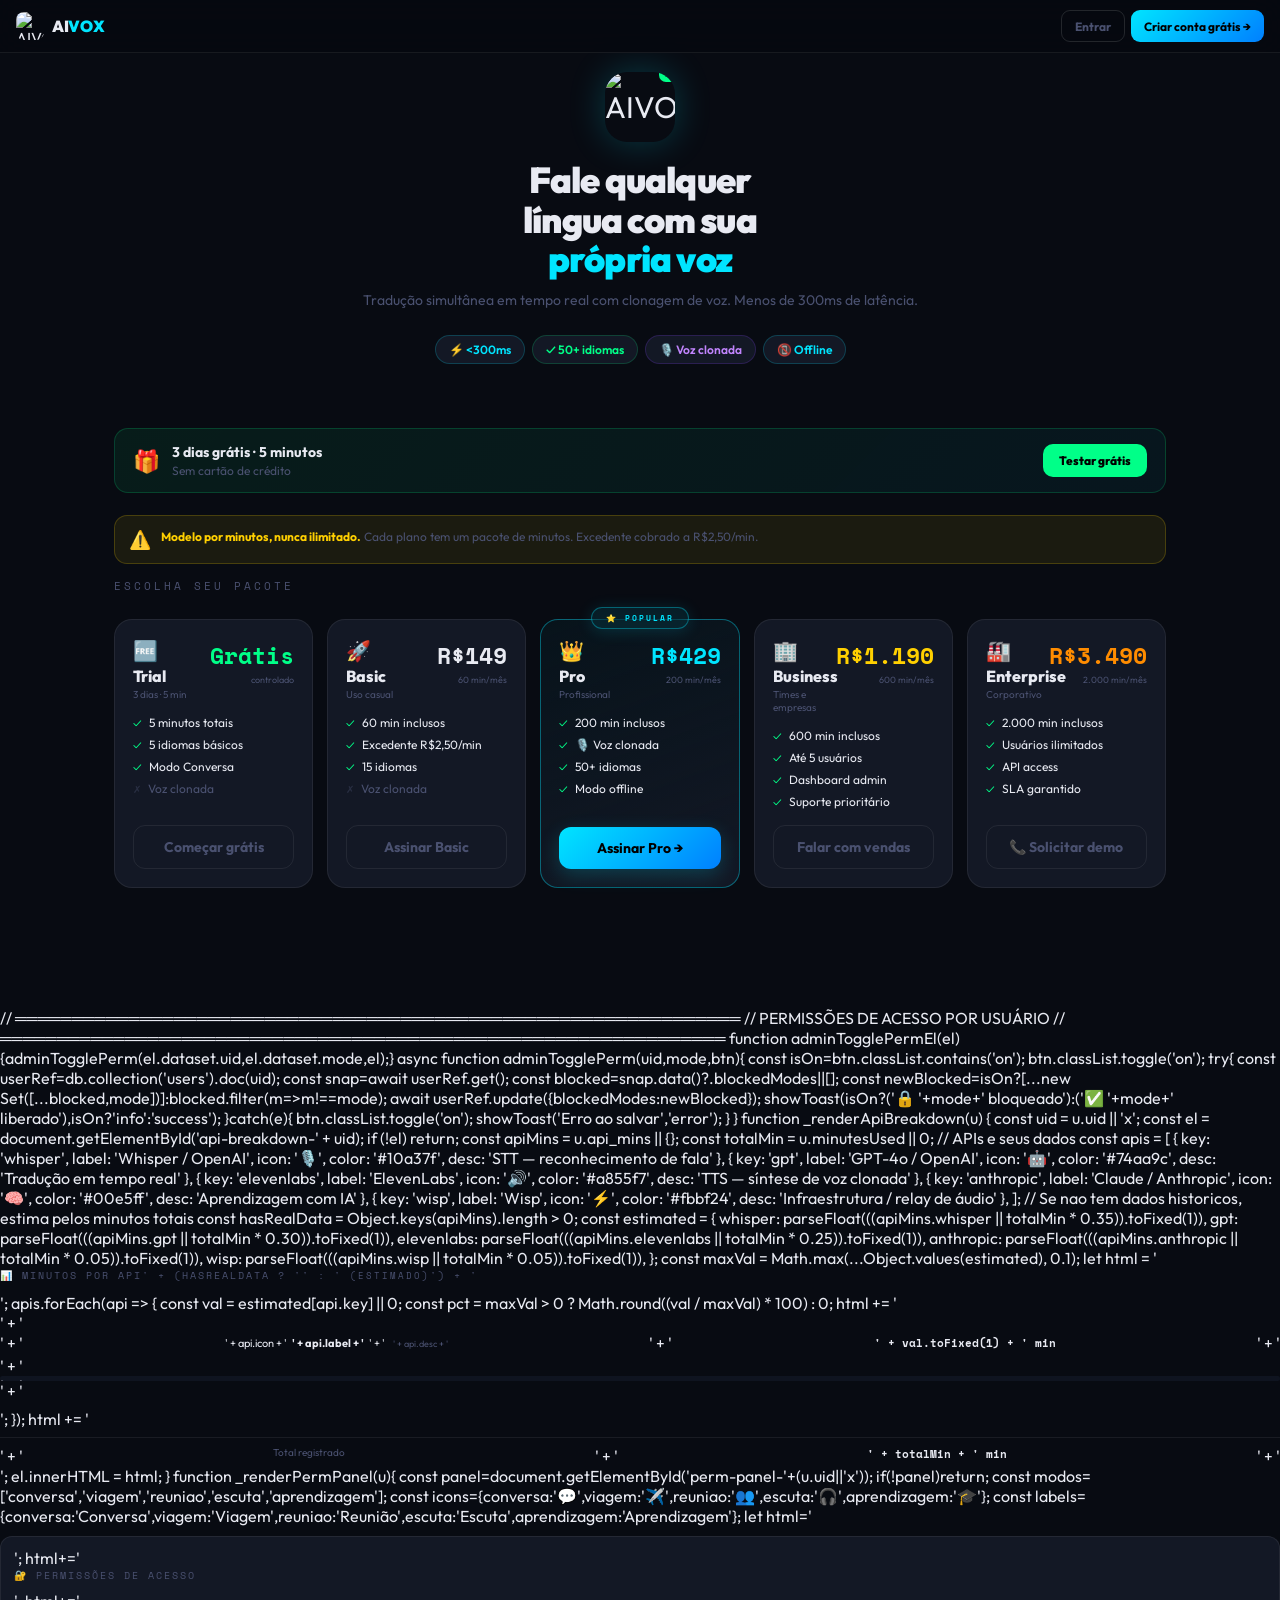
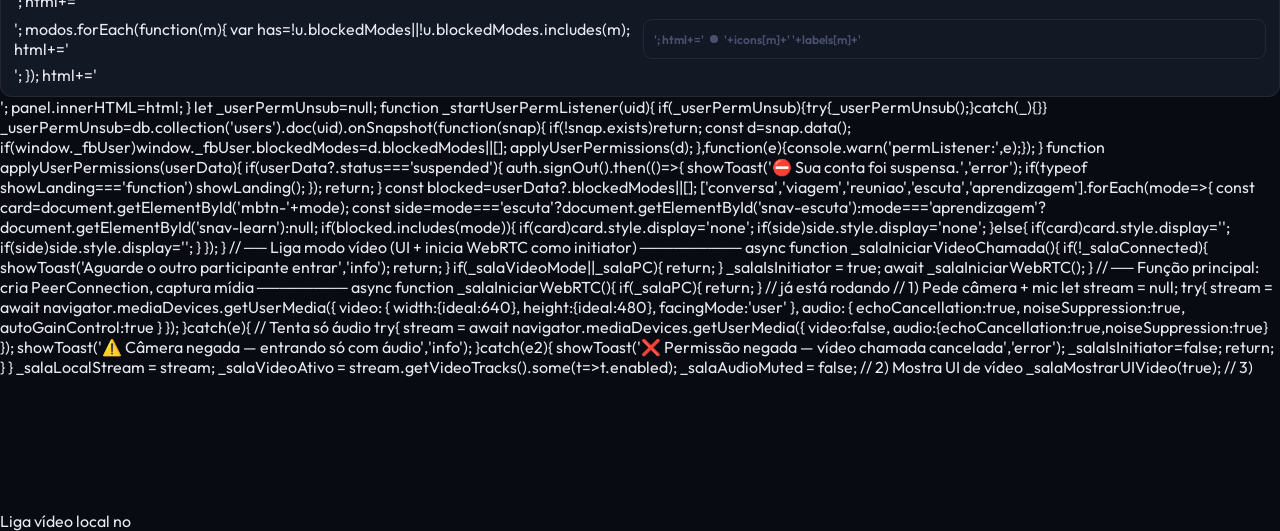
==== commit 3eaaf956: "Add files via upload" ====
--- a/index.html
+++ b/index.html
@@ -16,1763 +16,7 @@
 <link rel="apple-touch-icon" sizes="192x192" href="/aivox-frontend/icon-192.png">
 <title>AIVOX v5.2</title>
 <link href="https://fonts.googleapis.com/css2?family=Outfit:wght@300;400;500;600;700;900&family=Space+Mono:wght@400;700&display=swap" rel="stylesheet">
-<style>
-/* ====== RESET & ROOT ====== */
-*{margin:0;padding:0;box-sizing:border-box;-webkit-tap-highlight-color:transparent;}
-/* Garante renderização correta de emoji em todos os sistemas */
-@font-face{font-family:'NotoEmoji';src:local('Noto Color Emoji'),local('Apple Color Emoji'),local('Segoe UI Emoji');}
-.sni,.ni,.flag-emoji,.feat-card-icon,.empty-icon,.sidebar-icon,.hicon,.vc-rec-btn,.escuta-lang-pill,.grp-filter-btn,.sug-num,.sug-tag,.comp-icon{font-family:'Apple Color Emoji','Segoe UI Emoji','Noto Color Emoji','Twemoji Mozilla',var(--font),sans-serif !important;}
-:root{
-  --bg:#080b12;--surface:#0f1420;--card:#131825;--border:rgba(255,255,255,0.07);
-  --accent:#00e5ff;--adim:rgba(0,229,255,0.12);--accent2:#7c3aed;
-  --green:#00ff88;--gdim:rgba(0,255,136,0.12);
-  --red:#ff4466;--rdim:rgba(255,68,102,0.12);
-  --orange:#ff8c00;--odim:rgba(255,140,0,0.12);
-  --yellow:#ffd000;--ydim:rgba(255,208,0,0.1);
-  --text:#e8eaf2;--muted:#4a5170;
-  --font:'Outfit',sans-serif;--mono:'Space Mono',monospace;--font-emoji:'Apple Color Emoji','Segoe UI Emoji','Noto Color Emoji',sans-serif;
-  --sidebar-w:240px;
-}
-body.light-mode{
-  --bg:#f0f2f8;--surface:#e2e6f0;--card:#ffffff;--border:rgba(0,0,0,0.08);
-  --text:#0d1021;--muted:#7a82a0;
-  --adim:rgba(0,160,200,0.13);--gdim:rgba(0,160,90,0.13);
-  --rdim:rgba(190,20,50,0.11);--odim:rgba(190,90,0,0.11);--ydim:rgba(160,120,0,0.11);
-  --accent:#007a99;--green:#007a44;--red:#bb1133;--orange:#bb5500;--yellow:#997700;
-}
-/* ====== THEME TOGGLE BUTTON ====== */
-.theme-toggle{width:38px;height:38px;border-radius:12px;border:1px solid var(--border);background:var(--card);cursor:pointer;display:flex;align-items:center;justify-content:center;flex-shrink:0;transition:all .2s;position:relative;overflow:hidden;}
-.theme-toggle:hover{border-color:rgba(0,229,255,.3);transform:scale(1.05);}
-.theme-toggle .t-sun,.theme-toggle .t-moon{position:absolute;transition:all .35s cubic-bezier(.4,0,.2,1);font-size:17px;}
-.theme-toggle .t-sun{opacity:0;transform:translateY(16px) rotate(90deg);}
-.theme-toggle .t-moon{opacity:1;transform:translateY(0) rotate(0deg);}
-body.light-mode .theme-toggle .t-sun{opacity:1;transform:translateY(0) rotate(0deg);}
-body.light-mode .theme-toggle .t-moon{opacity:0;transform:translateY(-16px) rotate(-90deg);}
-body.light-mode .theme-toggle{background:var(--card);border-color:rgba(0,153,187,.25);}
-
-/* ====== SCROLL FIX (CRITICAL) ====== */
-html{height:100%;overflow-y:auto;-webkit-overflow-scrolling:touch;overscroll-behavior:none;overflow-x:hidden;}
-body{background:var(--bg);min-height:100%;font-family:var(--font);color:var(--text);overflow-x:hidden;}
-
-/* ====== DESKTOP APP SHELL ====== */
-.app-shell{display:flex;min-height:100vh;height:100vh;width:100%;overflow:hidden;}
-
-/* SIDEBAR */
-.sidebar{width:var(--sidebar-w);background:var(--surface);border-right:1px solid var(--border);display:flex;flex-direction:column;position:fixed;top:0;left:0;bottom:0;z-index:100;transition:transform .3s cubic-bezier(.4,0,.2,1);will-change:transform;}
-.sidebar-logo{padding:24px 20px 20px;padding-top:calc(24px + env(safe-area-inset-top,0px));border-bottom:1px solid var(--border);display:flex;align-items:center;gap:11px;}
-.sidebar-icon{width:38px;height:38px;border-radius:12px;background:linear-gradient(135deg,var(--accent2),var(--accent));display:flex;align-items:center;justify-content:center;font-size:17px;box-shadow:0 0 20px rgba(0,229,255,.2);flex-shrink:0;}
-.sidebar-brand{font-size:18px;font-weight:900;letter-spacing:-.3px;}
-.sidebar-brand span{color:var(--accent);}
-.sidebar-nav{flex:1;padding:16px 12px;overflow-y:auto;}
-.snav-item{display:flex;align-items:center;gap:10px;padding:11px 12px;border-radius:12px;cursor:pointer;transition:all .18s;font-size:14px;font-weight:600;color:var(--muted);margin-bottom:3px;border:1px solid transparent;}
-.snav-item:hover{background:rgba(255,255,255,.04);color:var(--text);}
-.snav-item.active{background:var(--adim);color:var(--accent);border-color:rgba(0,229,255,.15);}
-.snav-item .sni{font-size:18px;flex-shrink:0;width:22px;text-align:center;}
-.sidebar-footer{padding:14px 12px;border-top:1px solid var(--border);}
-.sidebar-user{display:flex;align-items:center;gap:9px;padding:10px 12px;border-radius:12px;background:var(--card);border:1px solid var(--border);cursor:pointer;}
-.sidebar-av{width:34px;height:34px;border-radius:50%;background:linear-gradient(135deg,var(--accent2),var(--accent));display:flex;align-items:center;justify-content:center;font-size:14px;font-weight:700;flex-shrink:0;}
-.sidebar-uname{font-size:13px;font-weight:700;flex:1;}
-.sidebar-uplan{font-size:10px;color:var(--muted);font-family:var(--mono);}
-
-/* MAIN AREA */
-.main-area{flex:1;margin-left:var(--sidebar-w);min-width:0;display:flex;flex-direction:column;height:100%;overflow:hidden;}
-
-/* TOPBAR */
-.topbar{height:58px;background:var(--bg);border-bottom:1px solid var(--border);display:flex;align-items:center;padding:0 28px;gap:16px;position:relative;top:0;z-index:50;flex-shrink:0;padding-top:env(safe-area-inset-top,0px);}
-.topbar-title{font-size:18px;font-weight:800;flex:1;}
-
-/* CONTENT */
-.content-area{flex:1;padding:28px;overflow-y:auto;overflow-x:hidden;-webkit-overflow-scrolling:touch;}
-
-/* GRIDS */
-.grid-auto{display:grid;grid-template-columns:repeat(auto-fill,minmax(260px,1fr));gap:16px;}
-.grid-2{display:grid;grid-template-columns:1fr 1fr;gap:16px;}
-.grid-4{display:grid;grid-template-columns:repeat(4,1fr);gap:14px;}
-
-/* ====== MOBILE ====== */
-@media(max-width:767px){
-  /* Sidebar: position:fixed, nao afeta o fluxo do layout */
-  .sidebar{transform:translateX(-100%);width:260px;position:fixed !important;left:0 !important;}
-  .sidebar.open{transform:translateX(0);}
-  .sidebar-overlay{display:none;position:fixed;inset:0;background:rgba(0,0,0,.5);z-index:99;}
-  .sidebar-overlay.open{display:block;}
-  /* app-shell vira block para evitar que a sidebar fixed reserve espaco */
-  .app-shell{display:block !important;overflow:hidden !important;max-width:100vw !important;width:100vw !important;}
-  /* main-area ocupa tela toda sem margem */
-  .main-area{margin-left:0 !important;width:100vw !important;max-width:100vw !important;min-width:0 !important;height:100vh !important;overflow:hidden !important;box-sizing:border-box !important;display:flex !important;flex-direction:column !important;position:relative !important;}
-  .topbar{padding:env(safe-area-inset-top,0px) 16px 0 16px;height:calc(58px + env(safe-area-inset-top,0px));}
-  .topbar-title{font-size:16px;}
-  .content-area{padding:16px 14px;padding-bottom:calc(80px + env(safe-area-inset-bottom,0px));}
-  .grid-auto,.grid-2{grid-template-columns:1fr;}
-  .grid-4{grid-template-columns:1fr 1fr;}
-  .bnav{display:flex !important;}
-}
-@media(min-width:768px) and (max-width:1099px){
-  :root{--sidebar-w:200px;}
-  .grid-auto{grid-template-columns:repeat(auto-fill,minmax(220px,1fr));}
-  .content-area{padding:20px;}
-}
-@media(min-width:1100px){.bnav{display:none !important;}}
-
-/* ====== PAGES ====== */
-.page{display:none;width:100%;flex-direction:column;}
-.page.active{display:flex;flex:1;min-height:0;flex-direction:column;background:var(--bg);}
-/* Garante que páginas com inline style de flex também ficam ocultas quando não-ativas */
-.page:not(.active){display:none!important;}
-.auth-page{position:fixed;inset:0;display:none;flex-direction:column;align-items:center;justify-content:center;z-index:200;overflow-y:auto;-webkit-overflow-scrolling:touch;padding:24px;
-  /* fundo com gradiente radial duplo */
-  background:radial-gradient(ellipse 80% 60% at 20% 10%, rgba(124,58,237,.14) 0%, transparent 60%),
-             radial-gradient(ellipse 60% 50% at 80% 90%, rgba(0,229,255,.10) 0%, transparent 55%),
-             var(--bg);}
-.auth-page.active{display:flex;}
-.auth-box{width:100%;max-width:390px;position:relative;z-index:1;
-  background:rgba(255,255,255,.045);
-  border:1px solid rgba(255,255,255,.11);
-  border-radius:24px;
-  padding:36px 28px 28px;
-  box-shadow:0 20px 60px rgba(0,0,0,.5), 0 0 0 1px rgba(0,229,255,.07) inset;
-  backdrop-filter:blur(28px);
-  -webkit-backdrop-filter:blur(28px);
-}
-/* linha neon topo */
-.auth-box::before{content:'';position:absolute;top:0;left:24px;right:24px;height:1px;background:linear-gradient(90deg,transparent,rgba(0,229,255,.55),rgba(124,58,237,.4),transparent);border-radius:1px;}
-/* brilho sutil canto inferior direito */
-.auth-box::after{content:'';position:absolute;bottom:-1px;right:20px;left:20px;height:1px;background:linear-gradient(90deg,transparent,rgba(124,58,237,.2),transparent);border-radius:1px;}
-.landing-page{min-height:100vh;background:var(--bg);display:none;flex-direction:column;width:100%;position:relative;z-index:1;}
-/* ── LANDING NAVBAR ── */
-.landing-nav{position:fixed;top:0;left:0;right:0;z-index:600;
-  background:rgba(6,8,15,.88);backdrop-filter:blur(16px);-webkit-backdrop-filter:blur(16px);
-  border-bottom:1px solid rgba(255,255,255,.07);
-  display:flex;flex-direction:column;}
-/* faixa safe-area — empurra conteúdo abaixo do notch */
-.landing-nav::before{content:'';display:block;height:env(safe-area-inset-top,0px);width:100%;}
-.landing-nav-inner{height:52px;display:flex;align-items:center;padding:0 16px;gap:10px;width:100%;}
-.landing-nav-logo{display:flex;align-items:center;gap:8px;text-decoration:none;flex-shrink:0;}
-.landing-nav-icon{width:28px;height:28px;border-radius:8px;overflow:hidden;flex-shrink:0;}
-.landing-nav-icon img{width:100%;height:100%;object-fit:cover;}
-.landing-nav-brand{font-size:16px;font-weight:900;letter-spacing:-.3px;color:var(--text);}
-.landing-nav-brand span{color:var(--accent);}
-.landing-nav-spacer{flex:1;}
-.landing-nav-btns{display:flex;align-items:center;gap:6px;}
-.lnav-btn{height:32px;padding:0 13px;border-radius:9px;font-family:var(--font);font-size:12px;font-weight:700;cursor:pointer;transition:all .18s;border:none;white-space:nowrap;}
-.lnav-btn.ghost{background:transparent;border:1px solid rgba(255,255,255,.12);color:var(--muted);}
-.lnav-btn.ghost:hover{border-color:rgba(0,229,255,.3);color:var(--text);}
-.lnav-btn.primary{background:linear-gradient(135deg,var(--accent),#0080ff);color:#000;}
-.lnav-btn.primary:hover{transform:translateY(-1px);box-shadow:0 4px 16px rgba(0,229,255,.3);}
-/* Mobile: botão "Entrar" some, só fica "Criar conta" */
-@media(max-width:400px){.lnav-btn.ghost{display:none;}.lnav-btn.primary{font-size:11px;padding:0 10px;}}
-.landing-page.active{display:flex;width:100%;}
-
-/* ====== IDLE TIMEOUT UI ====== */
-#idle-warn-banner{display:none;position:fixed;top:0;left:0;right:0;z-index:8500;background:linear-gradient(135deg,rgba(255,140,0,.95),rgba(255,68,102,.9));padding:12px 18px;align-items:center;gap:12px;box-shadow:0 4px 24px rgba(255,68,102,.4);}
-#idle-warn-banner .iwb-icon{font-size:22px;flex-shrink:0;}
-#idle-warn-banner .iwb-txt{flex:1;font-size:13px;font-weight:700;color:#fff;line-height:1.4;}
-#idle-warn-banner .iwb-btn{background:#fff;color:#b91c1c;border:none;border-radius:9px;padding:8px 14px;font-size:12px;font-weight:800;cursor:pointer;font-family:var(--font);flex-shrink:0;transition:transform .15s;}
-#idle-warn-banner .iwb-btn:hover{transform:scale(1.04);}
-#idle-logout-modal{display:none;position:fixed;inset:0;z-index:9900;background:rgba(0,0,0,.85);align-items:center;justify-content:center;flex-direction:column;gap:16px;text-align:center;padding:24px;}
-#idle-logout-modal .ilm-box{background:var(--surface);border:1px solid rgba(255,68,102,.3);border-radius:20px;padding:28px 24px;max-width:320px;width:100%;}
-#idle-logout-modal .ilm-icon{font-size:44px;margin-bottom:12px;}
-#idle-logout-modal .ilm-title{font-size:18px;font-weight:900;margin-bottom:6px;color:var(--red);}
-#idle-logout-modal .ilm-sub{font-size:13px;color:var(--muted);line-height:1.5;}
-/* ── CONFIRM MODAL (substitui window.confirm() no mobile) ── */
-#confirm-modal{display:none;position:fixed;inset:0;z-index:9950;background:rgba(0,0,0,.75);align-items:center;justify-content:center;padding:24px;}
-#confirm-modal.sh{display:flex;}
-#confirm-modal .cm-box{background:var(--surface);border:1px solid var(--border);border-radius:20px;padding:28px 24px;max-width:320px;width:100%;text-align:center;box-shadow:0 20px 60px rgba(0,0,0,.5);}
-#confirm-modal .cm-icon{font-size:40px;margin-bottom:12px;}
-#confirm-modal .cm-title{font-size:17px;font-weight:900;margin-bottom:8px;}
-#confirm-modal .cm-sub{font-size:13px;color:var(--muted);line-height:1.5;margin-bottom:24px;}
-#confirm-modal .cm-btns{display:flex;gap:10px;}
-#confirm-modal .cm-btn{flex:1;padding:12px;border-radius:12px;border:none;font-size:14px;font-weight:700;cursor:pointer;font-family:var(--font);}
-#confirm-modal .cm-btn.cancel{background:var(--card);color:var(--text);border:1px solid var(--border);}
-#confirm-modal .cm-btn.confirm{background:var(--red);color:#fff;}
-/* ── SELETOR DE IDIOMA DA SALA ── */
-.sala-lang-picker{display:flex;flex-direction:column;gap:8px;margin-bottom:16px;background:var(--surface);border-radius:14px;padding:12px 14px;border:1px solid var(--border);}
-.sala-lang-picker-label{font-size:10px;text-transform:uppercase;letter-spacing:1.5px;color:var(--muted);font-family:var(--mono);margin-bottom:2px;}
-.sala-lang-select{background:var(--card);border:1.5px solid var(--border);border-radius:10px;padding:9px 12px;font-size:14px;font-weight:700;color:var(--text);font-family:var(--font);width:100%;cursor:pointer;outline:none;appearance:none;-webkit-appearance:none;background-image:url("data:image/svg+xml,%3Csvg xmlns='http://www.w3.org/2000/svg' width='12' height='8' viewBox='0 0 12 8'%3E%3Cpath d='M1 1l5 5 5-5' stroke='%234a5170' stroke-width='1.5' fill='none' stroke-linecap='round'/%3E%3C/svg%3E");background-repeat:no-repeat;background-position:right 12px center;padding-right:32px;}
-.sala-lang-select:focus{border-color:rgba(0,229,255,.5);}
-body.light-mode .sala-lang-select{background-image:url("data:image/svg+xml,%3Csvg xmlns='http://www.w3.org/2000/svg' width='12' height='8' viewBox='0 0 12 8'%3E%3Cpath d='M1 1l5 5 5-5' stroke='%237a82a0' stroke-width='1.5' fill='none' stroke-linecap='round'/%3E%3C/svg%3E");}
-#toast-portal{position:fixed;z-index:9999;pointer-events:none;bottom:24px;right:24px;display:flex;flex-direction:column;gap:8px;align-items:flex-end;}
-@media(max-width:767px){#toast-portal{bottom:80px;right:auto;left:50%;transform:translateX(-50%);align-items:center;}}
-.toast{background:var(--card);border-radius:14px;padding:12px 20px;font-size:13px;font-weight:600;color:var(--text);box-shadow:0 4px 24px rgba(0,0,0,.5);animation:toastIn .3s ease both;white-space:nowrap;}
-.toast.success{border:1px solid var(--green);}
-.toast.error{border:1px solid var(--red);}
-.toast.info{border:1px solid var(--accent);}
-@keyframes toastIn{from{opacity:0;transform:translateY(10px)}to{opacity:1;transform:translateY(0)}}
-
-/* ====== COMPONENTS ====== */
-.card{background:var(--card);border:1px solid var(--border);border-radius:16px;padding:18px;}
-.card-sm{border-radius:12px;padding:13px;}
-.btn{display:inline-flex;align-items:center;justify-content:center;gap:7px;padding:12px 18px;border-radius:12px;border:none;font-family:var(--font);font-size:14px;font-weight:700;cursor:pointer;transition:all .18s;text-decoration:none;white-space:nowrap;}
-.btn-full{width:100%;}
-.btn-primary{background:linear-gradient(135deg,var(--accent),#0080ff);color:#000;box-shadow:0 6px 20px rgba(0,229,255,.2);}
-.btn-primary:hover{transform:translateY(-1px);box-shadow:0 8px 24px rgba(0,229,255,.3);}
-.btn-ghost{background:transparent;border:1px solid var(--border);color:var(--muted);}
-.btn-ghost:hover{border-color:rgba(0,229,255,.25);color:var(--text);}
-.btn-danger{background:var(--rdim);border:1px solid rgba(255,68,102,.25);color:var(--red);}
-.btn-sm{padding:8px 13px;font-size:12px;border-radius:9px;}
-.btn-icon{width:36px;height:36px;padding:0;border-radius:10px;}
-.input-group{display:flex;flex-direction:column;gap:5px;}
-.input-label{font-size:10px;text-transform:uppercase;letter-spacing:2px;color:var(--muted);font-family:var(--mono);}
-.input-field{background:var(--card);border:1px solid var(--border);border-radius:12px;padding:13px 15px;font-family:var(--font);font-size:14px;color:var(--text);outline:none;transition:border-color .18s;width:100%;}
-.input-field::placeholder{color:var(--muted);}
-.input-field:focus{border-color:rgba(0,229,255,.38);}
-.badge{font-size:9px;font-weight:800;font-family:var(--mono);padding:3px 7px;border-radius:7px;text-transform:uppercase;letter-spacing:.5px;}
-.badge-pro{background:linear-gradient(135deg,var(--accent),#0080ff);color:#000;}
-.badge-basic{background:var(--surface);border:1px solid var(--border);color:var(--muted);}
-.badge-trial{background:var(--odim);border:1px solid rgba(255,140,0,.25);color:var(--orange);}
-.badge-business{background:var(--ydim);border:1px solid rgba(255,208,0,.3);color:var(--yellow);}
-.tog{width:42px;height:22px;border-radius:11px;background:var(--surface);border:1px solid var(--border);position:relative;cursor:pointer;transition:background .2s;flex-shrink:0;}
-.tog.on{background:var(--accent);border-color:var(--accent);}
-.tth{width:16px;height:16px;border-radius:50%;background:#fff;position:absolute;top:2px;left:2px;transition:left .2s;box-shadow:0 1px 3px rgba(0,0,0,.3);}
-.tog.on .tth{left:22px;}
-.list-row{display:flex;align-items:center;gap:10px;background:var(--card);border:1px solid var(--border);border-radius:13px;padding:12px 14px;margin-bottom:7px;cursor:pointer;transition:border-color .18s;}
-.list-row:hover{border-color:rgba(0,229,255,.18);}
-.section-label{font-size:11px;text-transform:uppercase;letter-spacing:3px;color:var(--muted);margin-bottom:12px;font-family:var(--mono);}
-.page-header{margin-bottom:24px;}
-.page-title{font-size:26px;font-weight:900;letter-spacing:-.5px;margin-bottom:4px;}
-.page-title span{color:var(--accent);}
-.page-subtitle{font-size:13px;color:var(--muted);}
-.alert{display:flex;gap:10px;padding:12px 14px;border-radius:13px;margin-bottom:14px;}
-.alert-yellow{background:rgba(255,208,0,.08);border:1px solid rgba(255,208,0,.2);}
-.alert-icon{font-size:18px;flex-shrink:0;}
-.alert-text{font-size:12px;color:var(--muted);line-height:1.5;}
-.alert-text strong{color:var(--yellow);}
-.form-error{font-size:12px;color:var(--red);background:var(--rdim);border:1px solid rgba(255,68,102,.2);border-radius:9px;padding:8px 12px;display:none;}
-.form-error.show{display:block;}
-.dot{width:6px;height:6px;border-radius:50%;background:var(--green);animation:blink 1.5s ease infinite;flex-shrink:0;}
-@keyframes blink{0%,100%{opacity:1}50%{opacity:.3}}
-.ni{flex:1;display:flex;flex-direction:column;align-items:center;gap:4px;cursor:pointer;padding:6px 0;font-size:20px;transition:all .2s;}
-.ni .nl{font-size:10px;color:var(--muted);}
-.ni.active .nl{color:var(--accent);}
-.ni.active{color:var(--accent);}
-.dcl{width:34px;height:34px;background:var(--card);border-radius:50%;display:flex;align-items:center;justify-content:center;cursor:pointer;font-size:20px;flex-shrink:0;border:none;color:var(--text);}
-.scroll-area{overflow-y:auto;-webkit-overflow-scrolling:touch;}
-.scroll-area::-webkit-scrollbar{display:none;}
-.empty-state{flex-direction:column;align-items:center;justify-content:center;padding:48px 24px;text-align:center;display:none;}
-/* ====== MOBILE CHAT & ADMIN FIX ====== */
-@media(max-width:767px){
-  #page-chat.active{height:100% !important;display:flex !important;flex-direction:column !important;overflow:hidden !important;}
-  #page-chat .chat-msgs{flex:1 !important;overflow-y:auto !important;-webkit-overflow-scrolling:touch !important;min-height:0 !important;}
-  #page-chat .chat-input-bar{flex-shrink:0 !important;padding-bottom:calc(80px + env(safe-area-inset-bottom,0px)) !important;}
-
-  /* Esconde topbar do shell quando admin está ativo — admin tem header próprio */
-  .main-area:has(#page-admin.active) > .topbar{display:none !important;}
-  /* Fallback: topbar oculto via classe JS */
-  .main-area > .topbar.admin-hidden{display:none !important;}
-
-  /* ── ADMIN PAGE MOBILE ── */
-  #page-admin.active{
-    height:100vh !important;
-    display:flex !important;
-    flex-direction:column !important;
-    overflow:hidden !important;
-    width:100vw !important;
-    max-width:100vw !important;
-    position:fixed !important;
-    top:0 !important;
-    left:0 !important;
-    right:0 !important;
-    bottom:0 !important;
-    z-index:200 !important;
-  }
-  #page-admin .adh{
-    flex-shrink:0 !important;
-    background:var(--bg) !important;
-    border-bottom:1px solid var(--border) !important;
-    width:100% !important;
-    overflow:hidden !important;
-    max-width:100vw !important;
-    padding-top:env(safe-area-inset-top,0px) !important;
-  }
-  /* Abas em linha com scroll horizontal — sem deixar a página scrollar */
-  #page-admin .atabs{
-    display:flex !important;
-    flex-wrap:nowrap !important;
-    overflow-x:auto !important;
-    overflow-y:hidden !important;
-    -webkit-overflow-scrolling:touch !important;
-    max-width:100vw !important;
-    width:100% !important;
-    box-sizing:border-box !important;
-    scroll-snap-type:none !important;
-    scrollbar-width:none !important;
-  }
-  #page-admin .atabs::-webkit-scrollbar{display:none !important;}
-  #page-admin .atab{flex-shrink:0 !important;font-size:11px !important;padding:6px 10px !important;}
-
-  /* Header admin compacto no mobile */
-  #page-admin .adtop{display:flex !important;align-items:center !important;padding:10px 14px 8px !important;gap:8px !important;overflow:hidden !important;box-sizing:border-box !important;width:100% !important;justify-content:space-between !important;}
-  #page-admin .adtitle{font-size:15px !important;flex:1 !important;min-width:0 !important;white-space:nowrap !important;overflow:hidden !important;text-overflow:ellipsis !important;}
-  #page-admin .adba{font-size:10px !important;padding:5px 10px !important;border-radius:8px !important;flex-shrink:0 !important;}
-  #page-admin .adtop .btn-danger{font-size:11px !important;padding:7px 12px !important;flex-shrink:0 !important;}
-
-  /* atcont ocupa resto da tela e rola */
-  #page-admin .atcont{
-    flex:1 !important;
-    overflow-y:auto !important;
-    overflow-x:hidden !important;
-    -webkit-overflow-scrolling:touch !important;
-    min-height:0 !important;
-    padding:12px 14px !important;
-    padding-bottom:calc(100px + env(safe-area-inset-bottom,0px)) !important;
-    width:100% !important;
-    max-width:100vw !important;
-    box-sizing:border-box !important;
-  }
-
-  /* Sistema tab: toggles com layout correto */
-  #tab-sistema .trow{
-    display:flex !important;
-    align-items:center !important;
-    justify-content:space-between !important;
-    padding:12px 14px !important;
-    gap:12px !important;
-    min-height:52px !important;
-    width:100% !important;
-    box-sizing:border-box !important;
-    overflow:hidden !important;
-  }
-  #tab-sistema .trow > div:first-child{
-    flex:1 !important;
-    min-width:0 !important;
-    overflow:hidden !important;
-  }
-  #tab-sistema .tnm{font-size:13px !important;white-space:nowrap !important;overflow:hidden !important;text-overflow:ellipsis !important;}
-  #tab-sistema .tds{font-size:11px !important;white-space:nowrap !important;overflow:hidden !important;text-overflow:ellipsis !important;}
-  #tab-sistema .tog{flex-shrink:0 !important;}
-  #tab-sistema{padding-bottom:calc(100px + env(safe-area-inset-bottom,0px)) !important;}
-
-  /* Chats tab: achat-modal contido corretamente dentro do page-admin */
-  .achat-modal .chat-input-bar{padding-bottom:calc(80px + env(safe-area-inset-bottom,0px)) !important;}
-  /* Fix: achat-modal não deve cobrir o header (.adh) do admin no mobile */
-  #page-admin .achat-modal{top:auto !important;bottom:0 !important;left:0 !important;right:0 !important;position:absolute !important;height:calc(100% - var(--adh-height, 98px)) !important;}
-
-  /* Fix: udov (user detail panel) must be scrollable with bottom nav space */
-  #page-admin .udov{position:absolute !important;inset:0 !important;}
-  #page-admin .udsc{padding-bottom:calc(90px + env(safe-area-inset-bottom,0px)) !important;}
-}
-.empty-state.sh{display:flex;}
-.empty-icon{font-size:40px;margin-bottom:12px;opacity:.4;}
-.empty-title{font-size:14px;font-weight:700;color:var(--muted);margin-bottom:6px;}
-.empty-sub{font-size:12px;color:var(--muted);opacity:.7;}
-.skeleton{background:linear-gradient(90deg,var(--card) 25%,rgba(255,255,255,.04) 50%,var(--card) 75%);background-size:200% 100%;animation:shimmer 1.4s ease infinite;border-radius:8px;}
-@keyframes shimmer{to{background-position:-200% 0}}
-
-/* ====== ESCUTA AO VIVO — MELHORIAS ====== */
-.escuta-lang-pill{background:var(--card);border:1px solid var(--border);border-radius:20px;padding:6px 12px;font-size:12px;font-weight:600;cursor:pointer;color:var(--muted);font-family:var(--font);transition:all .18s;white-space:nowrap;}
-.escuta-lang-pill:hover{border-color:rgba(124,58,237,.3);color:var(--text);}
-.escuta-lang-pill.active{background:rgba(124,58,237,.15);border-color:rgba(124,58,237,.4);color:#c084fc;}
-#escuta-lines .escuta-line{padding:10px 0;border-bottom:1px solid var(--border);line-height:1.6;}
-#escuta-lines .escuta-line .orig{font-size:12px;color:var(--muted);margin-bottom:4px;}
-#escuta-lines .escuta-line .trad{font-size:18px;font-weight:700;color:var(--text);}
-
-/* ====== HISTÓRICO DE COMPRAS ====== */
-.comp-row{background:var(--card);border:1px solid var(--border);border-radius:13px;padding:13px 15px;margin-bottom:9px;display:flex;align-items:center;gap:12px;}
-.comp-icon{width:38px;height:38px;border-radius:10px;display:flex;align-items:center;justify-content:center;font-size:17px;flex-shrink:0;}
-.comp-icon.pago{background:var(--gdim);}
-.comp-icon.pendente{background:var(--ydim);}
-.comp-icon.erro{background:var(--rdim);}
-.comp-info{flex:1;}
-.comp-name{font-size:13px;font-weight:700;}
-.comp-date{font-size:11px;color:var(--muted);margin-top:2px;}
-.comp-right{text-align:right;}
-.comp-val{font-size:15px;font-weight:900;font-family:var(--mono);color:var(--accent);}
-.comp-badge{font-size:9px;font-weight:800;font-family:var(--mono);padding:2px 7px;border-radius:6px;margin-top:3px;display:inline-block;}
-.comp-badge.pago{background:var(--gdim);color:var(--green);}
-.comp-badge.pendente{background:var(--ydim);color:var(--yellow);}
-.comp-badge.processando{background:var(--ydim);color:var(--yellow);}
-.comp-badge.erro{background:var(--rdim);color:var(--red);}
-
-/* ====== TOPUP MODAL ====== */
-.topup-modal{position:fixed;inset:0;background:rgba(0,0,0,.75);z-index:9000;display:none;align-items:flex-end;justify-content:center;}
-.topup-modal.sh{display:flex;}
-.topup-box{background:var(--surface);border:1px solid var(--border);border-radius:24px 24px 0 0;width:100%;max-width:480px;padding:24px 20px calc(24px + env(safe-area-inset-bottom,0px));}
-.topup-title{font-size:18px;font-weight:800;margin-bottom:4px;}
-.topup-sub{font-size:12px;color:var(--muted);margin-bottom:20px;}
-.topup-pack{display:flex;align-items:center;background:var(--card);border:1px solid var(--border);border-radius:14px;padding:14px 16px;margin-bottom:10px;cursor:pointer;transition:all .18s;gap:14px;}
-.topup-pack:hover,.topup-pack.sel{border-color:rgba(0,229,255,.4);background:var(--adim);}
-.topup-pack-icon{font-size:24px;flex-shrink:0;}
-.topup-pack-info{flex:1;}
-.topup-pack-name{font-size:14px;font-weight:700;}
-.topup-pack-desc{font-size:11px;color:var(--muted);margin-top:2px;}
-.topup-pack-price{font-size:16px;font-weight:900;font-family:var(--mono);color:var(--accent);}
-
-/* ====== LANDING ====== */
-.landing-hero{max-width:680px;margin:0 auto;padding:calc(72px + env(safe-area-inset-top,0px)) 20px 32px;text-align:center;}
-.hicon{width:70px;height:70px;border-radius:22px;background:linear-gradient(135deg,var(--accent2),var(--accent));display:flex;align-items:center;justify-content:center;font-size:30px;margin:0 auto 18px;box-shadow:0 0 36px rgba(0,229,255,.22);position:relative;}
-.hbadge{position:absolute;top:-6px;right:-6px;background:var(--green);color:#000;font-size:8px;font-weight:800;padding:2px 6px;border-radius:7px;font-family:var(--mono);}
-.htitle{font-size:36px;font-weight:900;letter-spacing:-.8px;line-height:1.1;margin-bottom:10px;}
-@media(max-width:600px){.htitle{font-size:28px;}}
-.htitle .a{color:var(--accent);}
-.hsub{font-size:14px;color:var(--muted);line-height:1.6;margin-bottom:24px;}
-.fpills{display:flex;gap:7px;flex-wrap:wrap;justify-content:center;margin-bottom:32px;}
-.fp{display:flex;align-items:center;gap:4px;background:var(--card);border:1px solid var(--border);padding:6px 13px;border-radius:20px;font-size:12px;font-weight:600;color:var(--muted);}
-.fp.b{border-color:rgba(0,229,255,.2);color:var(--accent);}
-.fp.g{border-color:rgba(0,255,136,.18);color:var(--green);}
-.fp.p{border-color:rgba(124,58,237,.22);color:#c084fc;}
-.landing-content{max-width:1100px;margin:0 auto;padding:0 24px 100px;width:100%;}
-.tstrip{background:linear-gradient(135deg,rgba(0,255,136,.07),rgba(0,229,255,.05));border:1px solid rgba(0,255,136,.18);border-radius:14px;padding:14px 18px;margin-bottom:22px;display:flex;align-items:center;gap:12px;}
-.tstrip-title{font-size:14px;font-weight:700;margin-bottom:2px;}
-.tstrip-sub{font-size:12px;color:var(--muted);}
-.tstrip-cta{background:var(--green);color:#000;border:none;font-family:var(--font);font-size:12px;font-weight:800;padding:9px 16px;border-radius:10px;cursor:pointer;white-space:nowrap;flex-shrink:0;}
-.price-grid{display:grid;grid-template-columns:repeat(auto-fill,minmax(190px,1fr));gap:14px;margin-bottom:20px;align-items:stretch;}
-.pcard{background:var(--card);border:1px solid var(--border);border-radius:18px;padding:18px;position:relative;overflow:visible;margin-top:13px;display:flex;flex-direction:column;}
-.pcard.feat{border-color:rgba(0,229,255,.38);background:linear-gradient(160deg,rgba(0,229,255,.04),var(--card));}
-/* badge POPULAR centralizado na borda superior do card */
-.pcard-popular-badge{position:absolute;top:-13px;left:50%;transform:translateX(-50%);font-size:8px;font-weight:800;font-family:var(--mono);letter-spacing:2px;color:var(--accent);background:rgba(0,229,255,.08);border:1px solid rgba(0,229,255,.35);backdrop-filter:blur(12px);-webkit-backdrop-filter:blur(12px);padding:4px 14px;border-radius:20px;white-space:nowrap;box-shadow:0 2px 16px rgba(0,229,255,.15);}
-.ptop{display:flex;align-items:flex-start;justify-content:space-between;margin-bottom:14px;gap:8px;}
-.pname{font-size:16px;font-weight:800;}
-.pdesc{font-size:10px;color:var(--muted);margin-top:2px;}
-.pprice{font-size:clamp(14px,1.8vw,24px);font-weight:900;font-family:var(--mono);text-align:right;white-space:nowrap;}
-.pcard.feat .pprice{color:var(--accent);}
-.pprice-sub{font-size:9px;color:var(--muted);text-align:right;margin-top:2px;white-space:nowrap;}
-.pfeats{display:flex;flex-direction:column;gap:7px;margin-bottom:16px;flex:1;}
-.pf{display:flex;align-items:flex-start;gap:7px;font-size:12px;color:var(--muted);}
-.pf.on{color:var(--text);}
-.pf .tick{color:var(--green);font-size:11px;flex-shrink:0;margin-top:1px;}
-.pf .cross{color:var(--muted);font-size:10px;flex-shrink:0;margin-top:2px;opacity:.4;}
-.landing-footer-bar{position:fixed;bottom:0;left:0;right:0;background:rgba(8,11,18,.95);backdrop-filter:blur(12px);border-top:1px solid var(--border);padding:12px 20px calc(12px + env(safe-area-inset-bottom,0px));display:flex;gap:10px;z-index:500;pointer-events:all;}
-.lbtn{flex:1;padding:14px;border-radius:14px;background:var(--card);border:1px solid var(--border);font-family:var(--font);font-size:13px;font-weight:700;color:var(--text);cursor:pointer;transition:all .2s;}
-.lbtn.main{flex:2;background:linear-gradient(135deg,var(--accent),#0080ff);border:none;color:#000;box-shadow:0 6px 18px rgba(0,229,255,.22);}
-.lbtn.main:hover{transform:translateY(-1px);}
-
-/* ====== AUTH ====== */
-.auth-logo{text-align:center;margin-bottom:22px;}
-.auth-logo-icon{width:62px;height:62px;border-radius:20px;background:linear-gradient(135deg,var(--accent2),var(--accent));display:flex;align-items:center;justify-content:center;font-size:28px;margin:0 auto 12px;box-shadow:0 0 28px rgba(0,229,255,.22);}
-.auth-title{font-size:24px;font-weight:900;letter-spacing:-.3px;}
-.auth-title span{color:var(--accent);}
-.auth-sub{font-size:12px;color:var(--muted);margin-top:3px;}
-.auth-form{display:flex;flex-direction:column;gap:12px;}
-.role-tabs{display:flex;gap:7px;}
-.role-btn{flex:1;padding:10px;border-radius:11px;background:var(--card);border:1px solid var(--border);font-family:var(--font);font-size:13px;font-weight:600;color:var(--muted);cursor:pointer;transition:all .2s;text-align:center;}
-.role-btn.active{border-color:rgba(0,229,255,.38);color:var(--accent);background:var(--adim);}
-.auth-link{text-align:center;font-size:12px;color:var(--muted);cursor:pointer;margin-top:2px;}
-.auth-link span{color:var(--accent);}
-.otp-grid{display:flex;gap:8px;justify-content:center;}
-.otp-box{width:44px;height:52px;background:var(--card);border:1px solid var(--border);border-radius:12px;text-align:center;font-size:20px;font-weight:700;color:var(--text);outline:none;font-family:var(--mono);transition:border-color .2s;}
-.otp-box:focus{border-color:rgba(0,229,255,.5);}
-.rl-overlay{position:fixed;inset:0;background:rgba(8,11,18,.97);z-index:999;display:none;flex-direction:column;align-items:center;justify-content:center;gap:14px;text-align:center;padding:24px;}
-.rl-overlay.sh{display:flex;}
-
-/* ====== HOME ====== */
-.trial-banner{background:linear-gradient(135deg,rgba(255,140,0,.1),rgba(255,68,102,.07));border:1px solid rgba(255,140,0,.22);border-radius:13px;padding:11px 14px;margin-bottom:18px;display:flex;align-items:center;gap:10px;}
-.tban-lbl{font-size:10px;font-weight:700;color:var(--orange);text-transform:uppercase;letter-spacing:1px;}
-.tban-timer{font-size:18px;font-weight:800;font-family:var(--mono);}
-.tban-up{background:var(--orange);color:#000;border:none;font-family:var(--font);font-size:11px;font-weight:800;padding:8px 12px;border-radius:9px;cursor:pointer;white-space:nowrap;}
-.vc{background:linear-gradient(135deg,rgba(124,58,237,.18),rgba(0,229,255,.08));border:1px solid rgba(124,58,237,.28);border-radius:18px;padding:14px 16px;margin-bottom:0;display:flex;align-items:center;gap:12px;cursor:pointer;transition:transform .18s;}
-.vc:hover{transform:scale(1.01);}
-.vorb{width:44px;height:44px;border-radius:50%;background:linear-gradient(135deg,var(--accent2),var(--accent));display:flex;align-items:center;justify-content:center;font-size:19px;flex-shrink:0;box-shadow:0 0 14px rgba(124,58,237,.28);}
-.vname{font-size:14px;font-weight:700;}
-.vlbl{font-size:10px;color:var(--muted);text-transform:uppercase;letter-spacing:2px;margin-bottom:2px;}
-.vst{display:flex;align-items:center;gap:5px;font-size:11px;color:var(--green);margin-top:2px;}
-.lp{display:flex;align-items:center;gap:10px;background:var(--card);border:1px solid var(--border);border-radius:14px;padding:12px 16px;}
-.lb{flex:1;text-align:center;}
-.lfl{font-size:22px;margin-bottom:2px;}
-.lnm{font-size:13px;font-weight:600;}
-.lco{font-size:10px;color:var(--muted);font-family:var(--mono);}
-.lsw{width:40px;height:40px;background:var(--accent);border-radius:50%;display:flex;align-items:center;justify-content:center;color:#000;font-size:17px;font-weight:900;cursor:pointer;transition:all .3s;flex-shrink:0;box-shadow:0 0 12px rgba(0,229,255,.4);}
-.lsw:hover{background:var(--accent);color:#000;transform:rotate(180deg);}
-.mgrid{display:grid;grid-template-columns:1fr 1fr;gap:9px;margin-bottom:16px;}
-.mbtn{background:var(--card);border:1px solid var(--border);border-radius:14px;padding:15px 13px;cursor:pointer;transition:all .18s;text-align:left;display:flex;flex-direction:column;gap:6px;}
-.mbtn:hover{border-color:rgba(255,255,255,.11);}
-.mbtn.sel{border-color:rgba(0,229,255,.38);background:rgba(0,229,255,.03);}
-.mnm{font-size:13px;font-weight:700;}
-.mds{font-size:11px;color:var(--muted);line-height:1.4;}
-.sbtn{width:100%;padding:16px;border-radius:15px;background:linear-gradient(135deg,var(--accent),#0080ff);border:none;color:#000;font-family:var(--font);font-size:15px;font-weight:800;cursor:pointer;letter-spacing:.3px;box-shadow:0 8px 26px rgba(0,229,255,.25);transition:all .18s;display:flex;align-items:center;justify-content:center;gap:7px;margin-bottom:18px;}
-.sbtn:hover{transform:translateY(-1px);}
-.uw-banner{display:none;align-items:center;gap:9px;padding:9px 14px;border-radius:11px;margin-bottom:14px;border:1px solid transparent;}
-.uw-banner.sh{display:flex;}
-.uw-banner.over{background:var(--rdim);border-color:rgba(255,68,102,.25);}
-
-/* ====== ACTIVE SESSION ====== */
-.speakers-area{display:grid;grid-template-columns:1fr 1fr;gap:0;border-bottom:1px solid var(--border);flex-shrink:0;max-height:160px;}
-.spk{padding:12px 16px;border-right:1px solid var(--border);position:relative;transition:background .2s;}
-.spk:last-child{border-right:none;}
-.spk.speaking{background:rgba(0,229,255,.03);}
-.spk.speaking2{background:rgba(124,58,237,.03);}
-.spk-label{font-size:9px;text-transform:uppercase;letter-spacing:2px;color:var(--muted);margin-bottom:6px;font-family:var(--mono);}
-.waveform{display:flex;gap:2px;align-items:center;height:28px;margin-bottom:6px;}
-.wbar{width:3px;height:4px;border-radius:2px;background:var(--border);transition:height .08s ease;}
-.spk.speaking .wbar{background:var(--accent);}
-.spk.speaking2 .wbar{background:#c084fc;}
-.tr-text{font-size:13px;color:var(--text);min-height:36px;line-height:1.4;}
-.bubs{flex:1;overflow-y:auto;padding:12px 16px;display:flex;flex-direction:column;gap:8px;-webkit-overflow-scrolling:touch;position:relative;}
-.bubs::-webkit-scrollbar{display:none;}
-.bub{display:flex;}
-.bub.me{justify-content:flex-end;}
-.bub.th{justify-content:flex-start;}
-.bi{max-width:80%;background:var(--card);border:1px solid var(--border);border-radius:14px;padding:10px 13px;}
-.bub.me .bi{background:var(--adim);border-color:rgba(0,229,255,.2);}
-.bo{font-size:13px;font-weight:600;margin-bottom:3px;}
-.bt{font-size:12px;color:var(--muted);}
-.bm{display:flex;gap:8px;margin-top:5px;}
-.btime{font-size:10px;color:var(--muted);font-family:var(--mono);}
-.blat{font-size:10px;color:var(--accent);font-family:var(--mono);}
-.tind{display:none;justify-content:flex-start;}
-.tind.sh{display:flex;}
-.tdots{background:var(--card);border:1px solid var(--border);border-radius:12px;padding:10px 14px;display:flex;gap:4px;align-items:center;}
-.td{width:6px;height:6px;border-radius:50%;background:var(--muted);animation:tdot 1.2s ease infinite;}
-.td:nth-child(2){animation-delay:.2s;}
-.td:nth-child(3){animation-delay:.4s;}
-@keyframes tdot{0%,60%,100%{transform:scale(1)}30%{transform:scale(1.4);background:var(--accent);}}
-.proc-ov{display:none;position:absolute;inset:0;background:rgba(8,11,18,.92);z-index:10;flex-direction:column;align-items:center;justify-content:center;gap:12px;}
-.proc-ov.sh{display:flex;}
-.proc-spin{width:38px;height:38px;border:2px solid var(--border);border-top-color:var(--accent);border-radius:50%;animation:spin .7s linear infinite;}
-@keyframes spin{to{transform:rotate(360deg)}}
-.proc-st{font-size:12px;color:var(--muted);font-family:var(--mono);}
-.met-bar{display:flex;gap:14px;padding:9px 16px;padding-bottom:calc(9px + env(safe-area-inset-bottom,0px));border-top:1px solid var(--border);font-size:11px;font-family:var(--mono);color:var(--muted);flex-shrink:0;background:var(--bg);position:relative;z-index:10;}
-.met-item span{color:var(--text);font-weight:700;}
-.mic-area{padding:16px 16px calc(16px + env(safe-area-inset-bottom,0px)) 16px;border-top:1px solid var(--border);display:flex;flex-direction:column;align-items:center;gap:6px;flex-shrink:0;background:var(--bg);}
-@media(max-width:767px){.mic-area{padding:16px 16px calc(90px + env(safe-area-inset-bottom,0px)) 16px !important;}}
-.micb{width:72px;height:72px;border-radius:50%;display:flex;flex-direction:column;align-items:center;justify-content:center;gap:3px;cursor:pointer;border:none;font-family:var(--font);transition:all .18s;}
-.micb.idle{background:var(--card);border:2px solid var(--border);}
-.micb.rec{background:linear-gradient(135deg,var(--red),#ff0080);box-shadow:0 0 24px rgba(255,68,102,.5);animation:pulse .8s ease infinite;}
-.micb.proc{background:var(--adim);border:2px solid var(--accent);}
-.micl-text{font-size:10px;font-weight:600;color:var(--muted);}
-/* ── MODO CONTÍNUO ── */
-.continuous-toggle{display:flex;align-items:center;gap:7px;padding:6px 14px;border-radius:20px;border:1px solid var(--border);background:var(--card);cursor:pointer;font-size:12px;font-weight:700;color:var(--muted);transition:all .2s;user-select:none;}
-.continuous-toggle.on{border-color:rgba(0,255,136,.35);background:var(--gdim);color:var(--green);}
-.ct-dot{width:8px;height:8px;border-radius:50%;background:var(--muted);transition:all .2s;flex-shrink:0;}
-.continuous-toggle.on .ct-dot{background:var(--green);box-shadow:0 0 6px var(--green);animation:ctPulse 1.2s ease infinite;}
-.continuous-toggle.rt-on{border-color:rgba(124,58,237,.6);background:rgba(124,58,237,.08);color:#a78bfa;}
-.continuous-toggle.rt-on .ct-dot{background:#a78bfa;box-shadow:0 0 6px #a78bfa;animation:ctPulse .8s ease infinite;}
-.continuous-toggle.rt-disabled{opacity:.35;cursor:not-allowed;filter:grayscale(1);}
-.learn-page{display:flex;flex-direction:column;height:100%;overflow:hidden;min-height:0;}
-.learn-header{padding:12px 16px 10px;border-bottom:1px solid var(--border);flex-shrink:0;}
-.learn-title{font-size:17px;font-weight:800;margin-bottom:1px;}
-.learn-sub{font-size:11px;color:var(--muted);}
-/* STREAK BAR */
-.learn-streak-bar{display:flex;align-items:center;gap:10px;padding:7px 16px;background:var(--surface);border-bottom:1px solid var(--border);flex-shrink:0;}
-.streak-fire{font-size:16px;}.streak-num{font-size:14px;font-weight:900;font-family:var(--mono);color:var(--yellow);}
-.streak-label{font-size:11px;color:var(--muted);}.streak-sep{flex:1;}
-.streak-pts{font-size:12px;font-weight:700;font-family:var(--mono);color:var(--accent);}
-/* TABS */
-.learn-tabs{display:flex;border-bottom:1px solid var(--border);flex-shrink:0;overflow-x:auto;scrollbar-width:none;-webkit-overflow-scrolling:touch;}
-.learn-tabs::-webkit-scrollbar{display:none;}
-.learn-tab{flex-shrink:0;padding:10px 12px;font-size:10px;font-weight:700;font-family:var(--mono);color:var(--muted);cursor:pointer;text-align:center;border-bottom:2px solid transparent;transition:all .18s;white-space:nowrap;letter-spacing:.3px;}
-.learn-tab.active{color:var(--accent);border-bottom-color:var(--accent);}
-.learn-tab-panel{display:none;flex:1;flex-direction:column;overflow:hidden;min-height:0;}
-.learn-tab-panel.active{display:flex;}
-/* LANG STRIP */
-.learn-lang-strip{display:flex;align-items:center;gap:7px;padding:8px 16px;border-bottom:1px solid var(--border);flex-shrink:0;flex-wrap:wrap;}
-.learn-lang-btn{padding:5px 11px;border-radius:20px;border:1px solid var(--border);background:var(--card);font-size:11px;font-weight:700;cursor:pointer;color:var(--muted);transition:all .18s;white-space:nowrap;flex-shrink:0;display:inline-flex;align-items:center;gap:5px;}
-.learn-lang-btn.active{border-color:var(--accent);background:var(--adim);color:var(--accent);}
-/* ── Bandeiras via Twemoji (compatível Windows/Linux/Mac/Chrome) ── */
-.flag-img{display:none!important;}
-.flag-emoji{font-size:16px;display:inline-block;vertical-align:middle;margin-right:4px;line-height:1;flex-shrink:0;font-family:'Apple Color Emoji','Segoe UI Emoji','Noto Color Emoji','Twemoji Mozilla',sans-serif;font-style:normal;}
-.lfl .flag-emoji{font-size:28px;margin:0;line-height:1;}
-.si-from-flag .flag-emoji,.si-to-flag .flag-emoji{font-size:24px;margin:0;}
-#aff .flag-emoji,#atf .flag-emoji{font-size:20px;margin:0;}
-.flag-emoji.flag-lg{font-size:24px;margin:0;}
-/* Imagens geradas pelo Twemoji */
-.flag-emoji img.emoji, img.twemoji-flag {
-  height:1.1em !important; width:1.1em !important;
-  display:inline-block !important; vertical-align:middle !important;
-  margin:0 !important; border:none !important;
-  pointer-events:none; user-select:none;
-}
-.lfl .flag-emoji img.emoji { height:1.2em !important; width:1.2em !important; }
-.si-from-flag .flag-emoji img.emoji, .si-to-flag .flag-emoji img.emoji { height:1.3em !important; width:1.3em !important; }
-#aff .flag-emoji img.emoji, #atf .flag-emoji img.emoji { height:1.2em !important; width:1.2em !important; }
-/* FIX: garante que o avatar do grupo chat exibe emojis de bandeira corretamente no desktop (Windows/Chrome) */
-#grp-chat-avatar{font-family:'Apple Color Emoji','Segoe UI Emoji','Noto Color Emoji','Twemoji Mozilla',sans-serif !important;line-height:1;overflow:hidden;}
-#grp-chat-avatar img{display:block;border-radius:4px;object-fit:cover;}
-#grp-chat-avatar .flag-emoji{font-size:24px;margin:0;line-height:1;font-family:'Apple Color Emoji','Segoe UI Emoji','Noto Color Emoji','Twemoji Mozilla',sans-serif !important;}
-.learn-lang-btn .flag-emoji{font-size:13px;margin-right:3px;}
-
-/* PROFESSOR CHAT */
-.learn-bubs{flex:1;overflow-y:auto;padding:12px 14px;display:flex;flex-direction:column;gap:10px;min-height:0;-webkit-overflow-scrolling:touch;overscroll-behavior:contain;touch-action:pan-y;}
-.learn-bubble{border-radius:14px;padding:11px 14px;max-width:90%;font-size:14px;line-height:1.55;}
-.learn-bubble.user{background:var(--adim);border:1px solid rgba(0,229,255,.15);align-self:flex-end;color:var(--text);}
-.learn-bubble.ai{background:var(--card);border:1px solid var(--border);align-self:flex-start;color:var(--text);}
-.learn-bubble.ai .lb-label{font-size:10px;color:var(--accent);font-weight:700;margin-bottom:4px;font-family:var(--mono);}
-.lb-actions{display:flex;gap:6px;margin-top:6px;}
-.lb-btn{background:var(--surface);border:1px solid var(--border);border-radius:8px;padding:4px 9px;font-size:11px;cursor:pointer;color:var(--muted);font-family:var(--font);transition:all .15s;}
-.lb-btn:hover{color:var(--accent);border-color:rgba(0,229,255,.3);}
-.learn-input-area{padding:10px 14px;border-top:1px solid var(--border);flex-shrink:0;padding-bottom:calc(10px + env(safe-area-inset-bottom,0px));}
-@media(max-width:1099px){.learn-input-area{padding-bottom:calc(100px + env(safe-area-inset-bottom,0px));}}
-.learn-mic-btn{width:54px;height:54px;border-radius:50%;border:none;background:linear-gradient(135deg,var(--accent),#0080ff);cursor:pointer;font-size:22px;display:flex;align-items:center;justify-content:center;margin:0 auto 6px;transition:all .2s;box-shadow:0 4px 14px rgba(0,229,255,.3);}
-.learn-mic-btn.listening{background:linear-gradient(135deg,var(--red),#ff6b35);animation:ctPulse 1s ease infinite;}
-.learn-status{text-align:center;font-size:11px;color:var(--muted);font-family:var(--mono);margin-bottom:7px;}
-.learn-thinking{display:flex;gap:4px;align-items:center;padding:4px 0;}
-.learn-thinking span{width:6px;height:6px;border-radius:50%;background:var(--muted);animation:learnDot 1.2s ease infinite;}
-.learn-thinking span:nth-child(2){animation-delay:.2s;}.learn-thinking span:nth-child(3){animation-delay:.4s;}
-@keyframes learnDot{0%,80%,100%{transform:scale(.8);opacity:.4}40%{transform:scale(1.2);opacity:1}}
-/* LIÇÕES */
-.licoes-lang-bar{display:flex;gap:7px;padding:8px 14px;border-bottom:1px solid var(--border);flex-shrink:0;overflow-x:auto;scrollbar-width:none;align-items:center;background:var(--surface);}
-.licoes-lang-bar::-webkit-scrollbar{display:none;}
-.learn-lang-strip{display:flex;align-items:center;gap:7px;padding:8px 14px;border-bottom:1px solid var(--border);flex-shrink:0;overflow-x:auto;scrollbar-width:none;background:var(--surface);}
-.learn-lang-strip::-webkit-scrollbar{display:none;}
-.licoes-scroll{flex:1;overflow-y:auto;padding:12px 14px;padding-bottom:calc(90px + env(safe-area-inset-bottom,0px));-webkit-overflow-scrolling:touch;min-height:0;overscroll-behavior:contain;touch-action:pan-y;}
-.licao-cat{font-size:10px;font-weight:700;font-family:var(--mono);color:var(--muted);letter-spacing:2px;text-transform:uppercase;margin:14px 0 7px;}
-.licao-card{background:var(--card);border:1px solid var(--border);border-radius:14px;padding:13px 14px;margin-bottom:9px;cursor:pointer;transition:border-color .18s,transform .15s;display:flex;align-items:center;gap:12px;contain:layout style;}
-.licao-card:active{transform:scale(.98);}
-.licao-icon{font-size:26px;flex-shrink:0;}.licao-info{flex:1;}
-.licao-nome{font-size:14px;font-weight:700;margin-bottom:2px;}.licao-desc{font-size:11px;color:var(--muted);}
-.licao-badge{font-size:10px;font-family:var(--mono);font-weight:700;padding:3px 7px;border-radius:6px;flex-shrink:0;}
-.licao-badge.novo{background:var(--adim);color:var(--accent);}.licao-badge.ok{background:var(--gdim);color:var(--green);}
-.licao-modal{position:absolute;inset:0;background:var(--bg);z-index:80;display:flex;flex-direction:column;transform:translateY(100%);transition:transform .3s cubic-bezier(.4,0,.2,1);}
-.licao-modal.sh{transform:translateY(0);}
-.licao-modal-hdr{padding:13px 14px;border-bottom:1px solid var(--border);display:flex;align-items:center;gap:10px;flex-shrink:0;}
-.licao-modal-body{flex:1;overflow-y:auto;padding:14px;padding-bottom:calc(14px + env(safe-area-inset-bottom,0px));}
-@media(max-width:1099px){.licao-modal-body{padding-bottom:calc(90px + env(safe-area-inset-bottom,0px));}}
-.licao-phrase{background:var(--card);border:1px solid var(--border);border-radius:14px;padding:14px;margin-bottom:10px;}
-.licao-phrase-orig{font-size:20px;font-weight:800;margin-bottom:3px;}
-.licao-phrase-trans{font-size:13px;color:var(--muted);margin-bottom:4px;}
-.licao-phrase-pron{font-size:12px;color:var(--accent);font-family:var(--mono);}
-/* FLASHCARDS */
-.flash-wrap{flex:1;display:flex;flex-direction:column;align-items:center;justify-content:center;padding:16px 14px;gap:14px;}
-.flash-stats{display:flex;gap:10px;width:100%;max-width:320px;}
-.flash-stat{flex:1;background:var(--card);border:1px solid var(--border);border-radius:12px;padding:9px;text-align:center;}
-.flash-stat-n{font-size:18px;font-weight:900;font-family:var(--mono);}
-.flash-stat-l{font-size:10px;color:var(--muted);margin-top:1px;}
-.flash-card-wrap{width:100%;max-width:320px;perspective:800px;}
-.flash-card{width:100%;min-height:170px;background:var(--card);border:1px solid var(--border);border-radius:20px;display:flex;flex-direction:column;align-items:center;justify-content:center;padding:22px;cursor:pointer;transition:transform .45s;transform-style:preserve-3d;position:relative;}
-.flash-card.flip{transform:rotateY(180deg);}
-.flash-front,.flash-back{backface-visibility:hidden;text-align:center;width:100%;position:absolute;top:50%;transform:translateY(-50%);}
-.flash-back{transform:rotateY(180deg) translateY(-50%);}
-.flash-word{font-size:26px;font-weight:900;margin-bottom:6px;}
-.flash-pron{font-size:12px;color:var(--accent);font-family:var(--mono);margin-bottom:4px;}
-.flash-hint{font-size:11px;color:var(--muted);}
-.flash-trans{font-size:20px;font-weight:800;color:var(--green);margin-bottom:6px;}
-.flash-example{font-size:12px;color:var(--muted);font-style:italic;line-height:1.4;}
-.flash-btns{display:flex;gap:10px;width:100%;max-width:320px;}
-.flash-btn{flex:1;padding:13px;border-radius:13px;border:none;font-family:var(--font);font-size:14px;font-weight:700;cursor:pointer;transition:all .18s;}
-.flash-btn.nope{background:var(--rdim);color:var(--red);}.flash-btn.got{background:var(--gdim);color:var(--green);}
-.flash-progress{font-size:11px;color:var(--muted);font-family:var(--mono);text-align:center;}
-.flash-empty{text-align:center;padding:40px 16px;color:var(--muted);}
-.flash-empty .fe-icon{font-size:44px;margin-bottom:10px;}
-/* EXERCÍCIOS */
-.exer-score{display:flex;align-items:center;gap:8px;padding:9px 14px;background:var(--card);border-bottom:1px solid var(--border);flex-shrink:0;}
-.exer-wrap{flex:1;overflow-y:auto;padding:14px;padding-bottom:calc(90px + env(safe-area-inset-bottom,0px));-webkit-overflow-scrolling:touch;min-height:0;overscroll-behavior:contain;touch-action:pan-y;}
-.exer-card{background:var(--card);border:1px solid var(--border);border-radius:16px;padding:16px;margin-bottom:11px;}
-.exer-tipo{font-size:10px;font-family:var(--mono);color:var(--accent);font-weight:700;letter-spacing:2px;margin-bottom:7px;}
-.exer-pergunta{font-size:15px;font-weight:700;margin-bottom:12px;line-height:1.4;}
-.exer-opts{display:flex;flex-direction:column;gap:7px;}
-.exer-opt{padding:10px 13px;border-radius:11px;border:1px solid var(--border);background:var(--surface);font-size:13px;cursor:pointer;transition:all .18s;text-align:left;font-family:var(--font);color:var(--text);}
-.exer-opt.certo{background:var(--gdim);border-color:var(--green);color:var(--green);}
-.exer-opt.errado{background:var(--rdim);border-color:var(--red);color:var(--red);}
-.exer-opt.correta{border-color:var(--green);}
-.exer-feedback{margin-top:9px;padding:9px 12px;border-radius:10px;font-size:13px;display:none;}
-.exer-feedback.sh{display:block;}.exer-feedback.ok{background:var(--gdim);color:var(--green);}.exer-feedback.err{background:var(--rdim);color:var(--red);}
-/* VOCABULÁRIO */
-.vocab-search{padding:9px 14px;border-bottom:1px solid var(--border);flex-shrink:0;}
-.vocab-scroll{flex:1;overflow-y:auto;padding:10px 14px;padding-bottom:calc(90px + env(safe-area-inset-bottom,0px));-webkit-overflow-scrolling:touch;min-height:0;overscroll-behavior:contain;touch-action:pan-y;}
-.vocab-item{background:var(--card);border:1px solid var(--border);border-radius:12px;padding:11px 13px;margin-bottom:7px;display:flex;align-items:center;gap:10px;}
-.vocab-info{flex:1;}.vocab-word{font-size:15px;font-weight:800;}
-.vocab-trans{font-size:12px;color:var(--muted);margin-top:1px;}
-.vocab-lang-tag{font-size:10px;font-family:var(--mono);font-weight:700;padding:2px 7px;border-radius:5px;background:var(--adim);color:var(--accent);flex-shrink:0;}
-.vocab-del{background:none;border:none;cursor:pointer;font-size:16px;opacity:.5;padding:4px;}
-.vocab-speak{background:none;border:none;cursor:pointer;font-size:16px;opacity:.6;padding:4px;}
-.vocab-empty{text-align:center;padding:40px 14px;color:var(--muted);}
-/* CONVERSA LIVRE */
-.livre-nivel-btn{padding:4px 12px;border-radius:20px;border:1px solid var(--border);background:var(--card);font-size:11px;font-weight:700;cursor:pointer;color:var(--muted);transition:all .18s;user-select:none;}
-.livre-nivel-btn.active{border-color:var(--accent);background:var(--adim);color:var(--accent);}
-.livre-sit-card{background:var(--card);border:1px solid var(--border);border-radius:14px;padding:14px;cursor:pointer;transition:all .18s;text-align:left;}
-.livre-sit-card:active{transform:scale(.97);}
-.livre-sit-card:hover{border-color:rgba(0,229,255,.25);}
-.livre-sit-icon{font-size:26px;margin-bottom:6px;}
-.livre-sit-nome{font-size:13px;font-weight:700;margin-bottom:2px;}
-.livre-sit-desc{font-size:10px;color:var(--muted);line-height:1.4;}
-.livre-bub{border-radius:14px;padding:10px 13px;max-width:92%;font-size:13px;line-height:1.55;}
-.livre-bub.user{background:var(--adim);border:1px solid rgba(0,229,255,.15);align-self:flex-end;}
-.livre-bub.ai{background:var(--card);border:1px solid var(--border);align-self:flex-start;}
-.livre-bub .lb-label{font-size:10px;font-weight:700;font-family:var(--mono);margin-bottom:4px;}
-.livre-bub.ai .lb-label{color:var(--green);}
-.livre-bub .lb-correcao{font-size:11px;color:var(--orange);background:var(--odim);border-radius:7px;padding:5px 8px;margin-top:6px;line-height:1.4;}
-.livre-bub .lb-acao{display:flex;gap:6px;margin-top:7px;}
-.livre-mic-btn-rec{background:linear-gradient(135deg,var(--red),#ff6b35) !important;animation:ctPulse 1s ease infinite;}
-
-.perm-grid{display:grid;grid-template-columns:1fr 1fr;gap:6px;margin-top:8px;}
-.perm-btn{display:flex;align-items:center;gap:6px;padding:7px 10px;border-radius:9px;border:1px solid var(--border);background:var(--card);cursor:pointer;font-size:12px;font-weight:600;color:var(--muted);transition:all .18s;user-select:none;}
-.perm-btn.on{border-color:rgba(0,255,136,.35);background:rgba(0,255,136,.06);color:var(--green);}
-.perm-dot{width:8px;height:8px;border-radius:50%;background:var(--muted);flex-shrink:0;}
-.perm-btn.on .perm-dot{background:var(--green);}
-@keyframes ctPulse{0%,100%{opacity:1}50%{opacity:.45}}
-.vad-bar{width:100%;max-width:200px;height:3px;background:var(--border);border-radius:2px;overflow:hidden;}
-.vad-bar-fill{height:100%;width:0%;background:var(--green);border-radius:2px;transition:width .08s linear;}
-.bub{background:var(--card);border:1px solid var(--border);border-radius:14px;padding:11px 13px;margin:6px 0;max-width:90%;animation:fadeIn .3s ease;}
-.bub.bme{align-self:flex-start;border-color:rgba(0,229,255,.2);}
-.bub.bth{align-self:flex-end;border-color:rgba(147,51,234,.2);}
-.bub-orig{font-size:12px;color:var(--muted);font-style:italic;margin-bottom:4px;}
-.bub-trans{font-size:14px;font-weight:700;color:var(--text);}
-.bub-meta{font-size:10px;color:var(--muted);font-family:var(--mono);margin-top:4px;}
-@keyframes pulse{0%,100%{transform:scale(1)}50%{transform:scale(1.04);}}
-.micol{font-size:22px;}
-.micl-text{font-size:9px;font-family:var(--mono);color:var(--muted);text-align:center;}
-
-/* ====== HISTORY ====== */
-.hdlbl{font-size:10px;text-transform:uppercase;letter-spacing:3px;color:var(--muted);margin:14px 0 8px;font-family:var(--mono);}
-.hit{background:var(--card);border:1px solid var(--border);border-radius:14px;padding:14px;margin-bottom:9px;cursor:pointer;transition:border-color .18s;animation:fadeUp .3s ease both;position:relative;}
-@keyframes fadeUp{from{opacity:0;transform:translateY(8px)}to{opacity:1;transform:none}}
-.hit:hover{border-color:rgba(0,229,255,.18);}
-.hit-top{display:flex;align-items:center;justify-content:space-between;margin-bottom:7px;}
-.hmb{font-size:10px;font-weight:800;font-family:var(--mono);padding:3px 8px;border-radius:8px;text-transform:uppercase;}
-.hmb.conversa{background:var(--adim);color:var(--accent);}
-.hmb.reuniao{background:var(--gdim);color:var(--green);}
-.hmb.viagem{background:var(--odim);color:var(--orange);}
-.htm{font-size:10px;color:var(--muted);font-family:var(--mono);}
-.hlngs{display:flex;align-items:center;gap:5px;font-size:12px;margin-bottom:6px;}
-.hfg{font-size:16px;}
-.hln{font-size:12px;font-weight:600;}
-.hla{color:var(--muted);}
-.hsnip{font-size:12px;color:var(--muted);margin-bottom:8px;font-style:italic;}
-.hfoot{display:flex;gap:10px;flex-wrap:wrap;}
-.hst{font-size:10px;color:var(--muted);font-family:var(--mono);}
-.hstar{position:absolute;top:14px;right:14px;font-size:16px;cursor:pointer;}
-.dov{position:fixed;inset:0;background:rgba(8,11,18,.96);z-index:300;display:none;flex-direction:column;transform:translateY(100%);transition:transform .3s cubic-bezier(.4,0,.2,1);}
-.dov.sh{display:flex;transform:translateY(0);}
-.dov-header{display:flex;align-items:center;gap:10px;padding:14px 22px;border-bottom:1px solid var(--border);}
-.dtitle{font-size:15px;font-weight:700;flex:1;}
-.dov-sc{flex:1;overflow-y:auto;padding:16px 22px;-webkit-overflow-scrolling:touch;}
-.dov-sc::-webkit-scrollbar{display:none;}
-.dmeta{display:flex;gap:10px;flex-wrap:wrap;background:var(--card);border:1px solid var(--border);border-radius:12px;padding:12px;margin-bottom:14px;}
-.dch{font-size:11px;color:var(--muted);display:flex;flex-direction:column;gap:2px;}
-.dch span{font-weight:700;color:var(--text);}
-.ddiv{font-size:10px;text-transform:uppercase;letter-spacing:2px;color:var(--muted);margin-bottom:10px;font-family:var(--mono);}
-.dbb{display:flex;animation:fadeUp .3s ease both;}
-.dbb.me{justify-content:flex-end;}
-.dbb.th{justify-content:flex-start;}
-.dbi{max-width:82%;background:var(--card);border:1px solid var(--border);border-radius:14px;padding:10px 13px;margin-bottom:8px;}
-.dbb.me .dbi{background:var(--adim);border-color:rgba(0,229,255,.2);}
-.dbo{font-size:13px;font-weight:600;margin-bottom:3px;}
-.dbt{font-size:12px;color:var(--muted);}
-.dbts{font-size:10px;color:var(--muted);margin-top:4px;font-family:var(--mono);}
-
-/* ====== FAQ ====== */
-.fcat{display:inline-flex;align-items:center;padding:7px 14px;border-radius:20px;background:var(--card);border:1px solid var(--border);font-size:11px;font-weight:600;color:var(--muted);cursor:pointer;transition:all .18s;white-space:nowrap;}
-.fcat.active{background:var(--adim);border-color:rgba(0,229,255,.25);color:var(--accent);}
-.fi{background:var(--card);border:1px solid var(--border);border-radius:13px;margin-bottom:8px;overflow:hidden;animation:fadeUp .3s ease both;}
-.fq{display:flex;align-items:center;gap:10px;padding:13px 16px;cursor:pointer;}
-.fqt{font-size:13px;font-weight:600;flex:1;}
-.fch{font-size:11px;color:var(--muted);transition:transform .2s;flex-shrink:0;}
-.fi.open .fch{transform:rotate(180deg);}
-.fa{font-size:12px;color:var(--muted);line-height:1.6;padding:0 16px 14px;display:none;}
-.fi.open .fa{display:block;}
-
-/* ====== SETTINGS ====== */
-.cfsec{margin-bottom:20px;}
-.cfst{font-size:10px;text-transform:uppercase;letter-spacing:2.5px;color:var(--muted);margin-bottom:10px;font-family:var(--mono);}
-.api-status-card{background:var(--card);border:1px solid var(--border);border-radius:14px;padding:16px;margin-bottom:12px;}
-.api-key-input{display:flex;gap:8px;}
-.api-status-dot{width:8px;height:8px;border-radius:50%;flex-shrink:0;}
-.api-status-text{font-size:11px;font-family:var(--mono);}
-
-/* ====== ADMIN ====== */
-.adh{background:var(--bg);border-bottom:1px solid var(--border);flex-shrink:0;}
-.adtop{display:flex;align-items:center;justify-content:space-between;padding:14px 20px 12px;}
-.adtitle{font-size:18px;font-weight:900;}
-.adtitle span{color:var(--accent);}
-.adba{font-size:9px;font-weight:800;font-family:var(--mono);padding:4px 10px;border-radius:8px;background:var(--adim);color:var(--accent);border:1px solid rgba(0,229,255,.2);}
-/* ── Tutorial slides ── */
-.tslide{display:none;animation:fadeIn .3s ease;}
-.tslide.active{display:block;}
-.sdot{width:8px;height:8px;border-radius:50%;background:var(--border);cursor:pointer;transition:all .2s;margin-bottom:8px;}
-.sdot.active{background:var(--accent);width:20px;border-radius:4px;}
-.lang-demo-pill{background:var(--card);border:1px solid var(--border);border-radius:20px;padding:5px 12px;font-size:12px;font-weight:700;display:inline-block;animation:fadeIn .4s ease both;}
-.help-tab{font-family:var(--font);}
-@keyframes scanBar{0%{width:0%}50%{width:80%}100%{width:40%}}
-@keyframes bounceIn{0%{transform:scale(0)}70%{transform:scale(1.1)}100%{transform:scale(1)}}
-@keyframes pulse{0%,100%{opacity:.5}50%{opacity:1}}
-@keyframes translateHighlight{0%{transform:scale(1);box-shadow:0 0 0 rgba(0,229,255,0)}50%{transform:scale(1.02);box-shadow:0 0 12px rgba(0,229,255,0.4)}100%{transform:scale(1);box-shadow:0 0 0 rgba(0,229,255,0)}}
-.translate-flash{animation:translateHighlight 0.6s ease-out;}
-#onboarding-overlay{position:fixed;inset:0;background:rgba(0,0,0,.85);z-index:8000;display:flex;align-items:flex-end;justify-content:center;}
-#onboarding-box{background:var(--surface);border:1px solid var(--border);border-radius:24px 24px 0 0;width:100%;max-width:480px;padding:24px 20px 32px;animation:slideUp .4s ease;}
-@keyframes slideUp{from{transform:translateY(100%)}to{transform:translateY(0)}}
-/* ── Help tabs ── */
-.atabs{display:flex;overflow-x:auto;gap:2px;padding:0 14px 12px;}
-.atabs::-webkit-scrollbar{display:none;}
-.atab{padding:7px 14px;border-radius:20px;font-size:12px;font-weight:600;color:var(--muted);cursor:pointer;transition:all .18s;white-space:nowrap;border:1px solid transparent;}
-.atab.active{background:var(--adim);color:var(--accent);border-color:rgba(0,229,255,.2);}
-.atcont{flex:1;overflow-y:auto;padding:16px 18px;-webkit-overflow-scrolling:touch;min-height:0;scroll-behavior:smooth;}
-.atcont::-webkit-scrollbar{display:none;}
-.atpanel{display:none;}
-.atpanel.active{display:block;}
-.kgrid{display:grid;grid-template-columns:repeat(4,1fr);gap:10px;margin-bottom:16px;}
-@media(max-width:900px){.kgrid{grid-template-columns:1fr 1fr;}}
-@media(max-width:500px){.kgrid{grid-template-columns:1fr;}}
-.api-two-col{display:grid;grid-template-columns:1fr 1fr;gap:16px;margin-bottom:14px;}
-@media(max-width:800px){.api-two-col{grid-template-columns:1fr;}}
-.rev-two-col{display:grid;grid-template-columns:1fr 1fr;gap:16px;margin-bottom:14px;}
-@media(max-width:800px){.rev-two-col{grid-template-columns:1fr;}}
-.kc{background:var(--card);border:1px solid var(--border);border-radius:14px;padding:14px;}
-.kc.b{border-left:2px solid var(--accent);}
-.kc.g{border-left:2px solid var(--green);}
-.kc.p{border-left:2px solid #c084fc;}
-.kc.o{border-left:2px solid var(--orange);}
-.ki{font-size:20px;margin-bottom:6px;}
-.kv{font-size:22px;font-weight:900;font-family:var(--mono);}
-.kl{font-size:10px;color:var(--muted);margin-top:2px;}
-.kd{font-size:10px;margin-top:3px;font-family:var(--mono);}
-.kd.up{color:var(--green);}
-.rvw{background:var(--card);border:1px solid var(--border);border-radius:14px;padding:14px;margin-bottom:14px;}
-.rvr{display:flex;justify-content:space-between;align-items:center;margin-bottom:5px;}
-.rvl{font-size:12px;color:var(--muted);}
-.rvv{font-size:13px;font-weight:700;font-family:var(--mono);}
-.rvbg{height:5px;background:var(--surface);border-radius:2px;overflow:hidden;margin-bottom:10px;}
-.rvf{height:100%;border-radius:2px;}
-.rvmr{display:grid;grid-template-columns:1fr 1fr 1fr;margin-top:14px;border-top:1px solid var(--border);padding-top:12px;}
-.rvmi{text-align:center;}
-.rvmv{font-size:16px;font-weight:800;font-family:var(--mono);}
-.rvms{font-size:10px;color:var(--muted);margin-top:2px;}
-.ptable{background:var(--card);border:1px solid var(--border);border-radius:12px;overflow:hidden;margin-bottom:14px;}
-.ptrow{display:flex;padding:10px 13px;border-bottom:1px solid var(--border);}
-.ptrow:last-child{border-bottom:none;}
-.ptrow.header{background:var(--surface);}
-.ptcol{font-size:12px;}
-.ptcol.name{flex:1.5;}
-.ptcol.num{flex:1;text-align:right;color:var(--muted);}
-.ptcol.num.g{color:var(--green);}
-.ptcol.num.a{color:var(--accent);}
-.ptrow.header .ptcol{font-size:9px;text-transform:uppercase;letter-spacing:1.5px;color:var(--muted);}
-.pcalc{background:var(--card);border:1px solid var(--border);border-radius:12px;padding:12px 14px;margin-bottom:14px;}
-.pcalc-title{font-size:11px;font-weight:700;margin-bottom:10px;}
-.pcrow{display:flex;justify-content:space-between;align-items:center;padding:5px 0;border-bottom:1px solid rgba(255,255,255,.04);}
-.pcrow:last-child{border-bottom:none;}
-.pcl{font-size:12px;color:var(--muted);}
-.pcv{font-size:12px;font-weight:700;font-family:var(--mono);}
-.pcv.g{color:var(--green);}
-.pcv.r{color:var(--red);}
-.pcv.y{color:var(--yellow);}
-.pcv.a{color:var(--accent);}
-.urw{display:flex;align-items:center;gap:10px;background:var(--card);border:1px solid var(--border);border-radius:12px;padding:10px 12px;margin-bottom:7px;cursor:pointer;transition:all .18s;}
-.urw:hover{border-color:rgba(0,229,255,.16);}
-.uav{width:32px;height:32px;border-radius:50%;display:flex;align-items:center;justify-content:center;font-size:12px;font-weight:700;flex-shrink:0;}
-.uav.on{background:linear-gradient(135deg,var(--accent2),var(--accent));}
-.uav.off{background:var(--surface);border:1px solid var(--border);color:var(--muted);}
-.un{font-size:13px;font-weight:600;}
-.ue{font-size:11px;color:var(--muted);margin-top:1px;}
-.ur{text-align:right;margin-left:auto;}
-.up{font-size:9px;font-family:var(--mono);font-weight:700;text-transform:uppercase;}
-.up.pro{color:var(--accent);}
-.up.basic{color:var(--muted);}
-.up.trial{color:var(--orange);}
-.up.business{color:var(--yellow);}
-.umin{font-size:10px;color:var(--muted);margin-top:2px;}
-.usd{width:7px;height:7px;border-radius:50%;display:inline-block;margin-right:4px;}
-.usd.on{background:var(--green);}
-.usd.off{background:var(--muted);}
-.udov{position:absolute;inset:0;background:rgba(8,11,18,.96);z-index:60;display:flex;flex-direction:column;transform:translateY(100%);transition:transform .3s cubic-bezier(.4,0,.2,1);pointer-events:none;}
-.udov.sh{transform:translateY(0);pointer-events:all;}
-.udhdl{display:flex;justify-content:center;padding:10px 0 3px;}
-.udhdl::before{content:'';width:34px;height:4px;background:rgba(255,255,255,.11);border-radius:2px;}
-.udhdr{padding:5px 20px 12px;border-bottom:1px solid var(--border);display:flex;align-items:center;gap:9px;}
-.udsc{flex:1;overflow-y:auto;padding:14px 20px;padding-bottom:calc(90px + env(safe-area-inset-bottom,0px));}
-.udsc::-webkit-scrollbar{display:none;}
-.ubr{background:var(--card);border:1px solid var(--border);border-radius:12px;padding:12px;margin-bottom:12px;}
-.ubrt{display:flex;justify-content:space-between;margin-bottom:6px;}
-.ubrl{font-size:12px;font-weight:600;}
-.ubrv{font-size:12px;font-family:var(--mono);color:var(--accent);}
-.ubg{height:7px;background:var(--surface);border-radius:3px;overflow:hidden;}
-.ubf{height:100%;border-radius:3px;background:linear-gradient(90deg,var(--accent),#0080ff);}
-.ubf.warn{background:linear-gradient(90deg,var(--orange),#ffcc00);}
-.ubf.over{background:linear-gradient(90deg,var(--red),#ff0080);}
-.aps{background:var(--card);border:1px solid var(--border);border-radius:12px;overflow:hidden;margin-bottom:14px;}
-.apr{display:flex;align-items:center;padding:10px 13px;border-bottom:1px solid var(--border);gap:9px;min-height:52px;}
-.apr:last-child{border-bottom:none;}
-.apn{font-size:12px;font-weight:600;flex:1;}
-.aps-dot{width:8px;height:8px;border-radius:50%;flex-shrink:0;}
-.aps-dot.ok{background:var(--green);}
-.aps-dot.warn{background:var(--orange);}
-.apl{font-size:11px;font-family:var(--mono);color:var(--muted);}
-.apbadge{font-size:9px;font-family:var(--mono);font-weight:700;text-transform:uppercase;padding:2px 6px;border-radius:6px;}
-.apbadge.ok{background:var(--gdim);color:var(--green);}
-.apbadge.warn{background:var(--odim);color:var(--orange);}
-.act{background:var(--card);border:1px solid var(--border);border-radius:12px;overflow:hidden;margin-bottom:14px;}
-.acr{display:flex;align-items:center;gap:10px;padding:10px 13px;border-bottom:1px solid var(--border);}
-.acr:last-child{border-bottom:none;}
-.aci{font-size:18px;flex-shrink:0;}
-.acn{font-size:12px;font-weight:600;}
-.acd{font-size:11px;color:var(--muted);margin-top:1px;}
-.acc{margin-left:auto;text-align:right;}
-.acv{font-size:13px;font-weight:700;font-family:var(--mono);color:var(--accent);}
-.acu{font-size:10px;color:var(--muted);}
-.trow{display:flex;align-items:center;justify-content:space-between;background:var(--card);border:1px solid var(--border);border-radius:12px;padding:11px 13px;margin-bottom:7px;}
-.tnm{font-size:13px;font-weight:600;}
-.tds{font-size:11px;color:var(--muted);margin-top:2px;}
-.achat-modal{position:absolute;inset:0;background:var(--bg);z-index:70;display:flex;flex-direction:column;overflow:hidden;transform:translateX(100%);transition:transform .3s cubic-bezier(.4,0,.2,1);pointer-events:none;}
-.achat-modal.sh{transform:translateX(0);pointer-events:all;}
-.achat-item{display:flex;align-items:center;gap:10px;background:var(--card);border:1px solid var(--border);border-radius:12px;padding:11px 13px;margin-bottom:7px;cursor:pointer;transition:all .18s;}
-.achat-item:hover{border-color:rgba(0,229,255,.18);}
-.achat-item.unread{border-left:3px solid var(--accent);}
-.achat-av{width:36px;height:36px;border-radius:50%;background:linear-gradient(135deg,var(--accent2),var(--accent));display:flex;align-items:center;justify-content:center;font-size:13px;font-weight:700;flex-shrink:0;}
-.achat-name{font-size:13px;font-weight:700;}
-.achat-preview{font-size:11px;color:var(--muted);margin-top:2px;overflow:hidden;text-overflow:ellipsis;white-space:nowrap;}
-.achat-time{font-size:10px;color:var(--muted);font-family:var(--mono);flex-shrink:0;}
-.chat-msgs{flex:1;overflow-y:auto;padding:14px 16px;display:flex;flex-direction:column;gap:8px;-webkit-overflow-scrolling:touch;padding-bottom:80px;}
-.chat-msgs::-webkit-scrollbar{display:none;}
-.cmsg{display:flex;flex-direction:column;}
-.cmsg.user{align-items:flex-end;}
-.cmsg.agent{align-items:flex-start;}
-.cmsg-inner{max-width:82%;padding:10px 13px;border-radius:13px;font-size:13px;line-height:1.4;}
-.cmsg.user .cmsg-inner{background:var(--adim);border:1px solid rgba(0,229,255,.2);}
-.cmsg.agent .cmsg-inner{background:var(--card);border:1px solid var(--border);}
-.cmsg-meta{font-size:10px;color:var(--muted);margin-top:3px;font-family:var(--mono);}
-.chat-input-bar{display:flex;gap:8px;padding:10px 14px;border-top:1px solid var(--border);flex-shrink:0;position:sticky;bottom:0;background:var(--bg);z-index:10;}
-@media(max-width:767px){.chat-input-bar{padding:10px 14px calc(10px + env(safe-area-inset-bottom,0px));padding-bottom:calc(80px + env(safe-area-inset-bottom,0px));}}
-.chat-input{flex:1;background:var(--card);border:1px solid var(--border);border-radius:11px;padding:10px 13px;font-family:var(--font);font-size:13px;color:var(--text);outline:none;resize:none;max-height:80px;transition:border-color .18s;}
-.chat-input:focus{border-color:rgba(0,229,255,.35);}
-.chat-send{width:38px;height:38px;background:var(--adim);border:1px solid rgba(0,229,255,.25);border-radius:10px;color:var(--accent);cursor:pointer;font-size:15px;display:flex;align-items:center;justify-content:center;flex-shrink:0;transition:all .18s;}
-.chat-send:hover{background:var(--accent);color:#000;}
-.alog-item{display:flex;gap:8px;padding:8px 0;border-bottom:1px solid rgba(255,255,255,.03);}
-.alog-item:last-child{border-bottom:none;}
-.alog-time{font-size:10px;color:var(--muted);font-family:var(--mono);flex-shrink:0;}
-.alog-txt{font-size:11px;color:var(--muted);}
-.alog-badge{font-size:8px;font-family:var(--mono);font-weight:700;padding:2px 5px;border-radius:5px;flex-shrink:0;height:fit-content;}
-.alog-badge.login{background:var(--adim);color:var(--accent);}
-.alog-badge.register{background:var(--gdim);color:var(--green);}
-.alog-badge.upgrade{background:var(--odim);color:var(--orange);}
-.alog-badge.chat{background:rgba(124,58,237,.15);color:#c084fc;}
-.rp-modal{position:absolute;inset:0;background:rgba(8,11,18,.9);z-index:80;display:none;align-items:flex-end;justify-content:center;}
-.rp-modal.sh{display:flex;}
-.rp-inner{background:var(--surface);border:1px solid var(--border);border-radius:24px 24px 0 0;padding:20px 22px 28px;width:100%;max-width:480px;}
-.rp-handle{width:34px;height:4px;background:rgba(255,255,255,.11);border-radius:2px;margin:0 auto 18px;}
-
-/* ====== PAYMENT ====== */
-.pay-method{background:var(--card);border:1px solid var(--border);border-radius:13px;padding:13px 15px;cursor:pointer;transition:all .18s;margin-bottom:9px;}
-.pay-method.active{border-color:rgba(0,229,255,.35);background:rgba(0,229,255,.04);}
-.pay-radio{width:18px;height:18px;border-radius:50%;border:2px solid var(--border);flex-shrink:0;display:flex;align-items:center;justify-content:center;}
-.pay-radio.on{border-color:var(--accent);background:var(--accent);}
-.pay-radio.on::after{content:'';width:7px;height:7px;border-radius:50%;background:#000;}
-.pay-success{flex-direction:column;align-items:center;gap:12px;text-align:center;padding:28px 20px;}
-@keyframes successPulse{0%,100%{box-shadow:0 0 60px rgba(0,255,136,.35);}50%{box-shadow:0 0 90px rgba(0,255,136,.6);}}
-@keyframes successFadeIn{from{opacity:0;transform:scale(.92)}to{opacity:1;transform:scale(1)}}
-
-/* ====== LANG SELECTOR ====== */
-.si-toggle{display:flex;gap:8px;background:var(--surface);border-radius:13px;padding:6px;margin-bottom:16px;}
-.si-toggle-btn{flex:1;padding:10px;border-radius:9px;text-align:center;cursor:pointer;transition:all .18s;font-size:13px;font-weight:600;color:var(--muted);}
-.si-toggle-btn.active{background:var(--card);color:var(--text);box-shadow:0 2px 6px rgba(0,0,0,.3);}
-
-
-/* ====== VOICE CLONE ====== */
-.vc-section{background:linear-gradient(135deg,rgba(124,58,237,.08),rgba(0,229,255,.05));border:1px solid rgba(124,58,237,.25);border-radius:16px;padding:18px;margin-bottom:18px;}
-.vc-status{display:flex;align-items:center;gap:10px;margin-bottom:14px;}
-.vc-status-dot{width:10px;height:10px;border-radius:50%;flex-shrink:0;}
-.vc-status-dot.none{background:var(--muted);}
-.vc-status-dot.ready{background:var(--green);box-shadow:0 0 0 0 rgba(0,255,136,.5);animation:vcGlow 2.5s ease infinite;}
-.vc-status-dot.processing{background:var(--orange);animation:blink .8s ease infinite;}
-.vc-status-dot.error{background:var(--red);}
-@keyframes vcGlow{0%,100%{box-shadow:0 0 0 0 rgba(0,255,136,.5);}50%{box-shadow:0 0 0 5px rgba(0,255,136,.0);}}
-.vc-status-label{font-size:13px;font-weight:700;flex:1;}
-.vc-status-badge{font-size:9px;font-weight:800;font-family:var(--mono);padding:3px 8px;border-radius:7px;text-transform:uppercase;}
-.vc-status-badge.none{background:var(--surface);color:var(--muted);border:1px solid var(--border);}
-.vc-status-badge.ready{background:var(--gdim);color:var(--green);border:1px solid rgba(0,255,136,.2);}
-.vc-status-badge.processing{background:var(--odim);color:var(--orange);border:1px solid rgba(255,140,0,.2);}
-.vc-rec-btn{width:64px;height:64px;border-radius:50%;border:none;cursor:pointer;display:flex;align-items:center;justify-content:center;font-size:26px;margin:0 auto 12px;transition:all .2s;position:relative;}
-.vc-rec-btn.idle{background:linear-gradient(135deg,var(--accent2),var(--accent));box-shadow:0 0 24px rgba(0,229,255,.3);}
-.vc-rec-btn.recording{background:linear-gradient(135deg,#ff4466,#ff0080);box-shadow:0 0 24px rgba(255,68,102,.5);animation:vcPulse 1s ease infinite;}
-.vc-rec-btn.uploading{background:var(--surface);pointer-events:none;}
-@keyframes vcPulse{0%,100%{transform:scale(1);}50%{transform:scale(1.08);}}
-.vc-timer{text-align:center;font-size:22px;font-weight:900;font-family:var(--mono);color:var(--accent);margin-bottom:4px;}
-.vc-hint{text-align:center;font-size:11px;color:var(--muted);margin-bottom:14px;line-height:1.5;}
-.vc-waveform{height:32px;background:var(--surface);border-radius:8px;overflow:hidden;margin-bottom:14px;display:flex;align-items:center;justify-content:center;gap:2px;padding:0 8px;}
-.vc-bar{width:3px;height:4px;border-radius:2px;background:var(--accent2);transition:height .08s;}
-
-.vc-script{background:var(--surface);border:1px solid rgba(124,58,237,.2);border-radius:12px;padding:14px 16px;margin-bottom:14px;}
-.vc-script-header{display:flex;align-items:center;justify-content:space-between;margin-bottom:10px;}
-.vc-script-title{font-size:10px;text-transform:uppercase;letter-spacing:2px;color:#c084fc;font-family:var(--mono);}
-.vc-script-nav{display:flex;align-items:center;gap:8px;}
-.vc-script-nav button{background:var(--card);border:1px solid var(--border);border-radius:8px;color:var(--muted);font-size:13px;width:28px;height:28px;cursor:pointer;display:flex;align-items:center;justify-content:center;transition:all .15s;}
-.vc-script-nav button:hover{border-color:rgba(124,58,237,.4);color:var(--text);}
-.vc-script-counter{font-size:10px;font-family:var(--mono);color:var(--muted);}
-.vc-script-text{font-size:14px;font-weight:500;line-height:1.7;color:var(--text);min-height:60px;}
-.vc-script-text .vc-word{transition:color .2s,font-weight .2s;}
-.vc-script-text .vc-word.said{color:var(--muted);}
-.vc-script-text .vc-word.current{color:#c084fc;font-weight:700;}
-.vc-script-dots{display:flex;gap:5px;justify-content:center;margin-top:10px;}
-.vc-script-dot{width:5px;height:5px;border-radius:50%;background:var(--border);transition:background .2s;}
-.vc-script-dot.active{background:#c084fc;}
-
-.vc-locked{text-align:center;padding:18px;color:var(--muted);}
-.vc-locked .vc-lock-icon{font-size:32px;margin-bottom:8px;}
-.vc-locked .vc-lock-title{font-size:14px;font-weight:700;color:var(--text);margin-bottom:4px;}
-.vc-locked .vc-lock-sub{font-size:12px;line-height:1.5;}
-
-
-/* ====== SALAS COLABORATIVAS ====== */
-.sala-code-display{font-size:42px;font-weight:900;font-family:var(--mono);letter-spacing:8px;color:var(--accent);text-align:center;padding:24px 20px;background:var(--adim);border:2px solid rgba(0,229,255,.3);border-radius:16px;cursor:pointer;transition:all .2s;margin-bottom:8px;}
-.sala-code-display:hover{background:rgba(0,229,255,.18);transform:scale(1.02);}
-.sala-copy-hint{text-align:center;font-size:11px;color:var(--muted);margin-bottom:20px;}
-.sala-participant{display:flex;align-items:center;gap:10px;background:var(--card);border:1px solid var(--border);border-radius:12px;padding:12px 14px;margin-bottom:8px;transition:border-color .2s;}
-.sala-participant.online{border-color:rgba(0,255,136,.3);}
-.sala-participant.speaking{border-color:var(--accent);animation:salaPulse .8s ease infinite;}
-@keyframes salaPulse{0%,100%{box-shadow:0 0 0 0 rgba(0,229,255,.3);}50%{box-shadow:0 0 0 6px rgba(0,229,255,.0);}}
-.sala-av{width:38px;height:38px;border-radius:50%;background:linear-gradient(135deg,var(--accent2),var(--accent));display:flex;align-items:center;justify-content:center;font-size:15px;font-weight:700;flex-shrink:0;}
-.sala-p-name{font-size:13px;font-weight:700;}
-.sala-p-lang{font-size:10px;color:var(--muted);font-family:var(--mono);}
-.sala-p-status{margin-left:auto;font-size:10px;}
-.sala-p-status.online{color:var(--green);}
-.sala-p-status.speaking{color:var(--accent);}
-.sala-p-status.offline{color:var(--muted);}
-.sala-code-input{background:var(--card);border:2px solid var(--border);border-radius:12px;padding:16px;font-family:var(--mono);font-size:22px;font-weight:900;letter-spacing:6px;color:var(--text);outline:none;width:100%;text-align:center;text-transform:uppercase;transition:border-color .2s;}
-.sala-code-input:focus{border-color:rgba(0,229,255,.5);}
-.sala-code-input.valid{border-color:var(--green);}
-.sala-code-input.invalid{border-color:var(--red);}
-.sala-divider{display:flex;align-items:center;gap:12px;margin:20px 0;}
-.sala-divider::before,.sala-divider::after{content:'';flex:1;height:1px;background:var(--border);}
-.sala-divider span{font-size:11px;color:var(--muted);font-family:var(--mono);}
-.sala-locked{text-align:center;padding:20px;background:var(--rdim);border:1px solid rgba(255,68,102,.2);border-radius:14px;margin-bottom:16px;}
-.sala-bubble{background:var(--card);border:1px solid var(--border);border-radius:14px;padding:12px 15px;margin-bottom:10px;animation:fadeIn .2s ease;}
-.sala-bubble.mine{border-color:rgba(0,229,255,.2);background:var(--adim);}
-.sala-bubble.theirs{border-color:rgba(0,255,136,.15);}
-.sala-bub-orig{font-size:11px;color:var(--muted);margin-bottom:4px;font-style:italic;}
-.sala-bub-trans{font-size:15px;font-weight:700;color:var(--text);}
-.sala-bub-meta{font-size:10px;color:var(--muted);font-family:var(--mono);margin-top:4px;}
-.sala-status-bar{display:flex;align-items:center;gap:8px;padding:10px 14px;background:var(--surface);border-bottom:1px solid var(--border);font-size:12px;}
-.sala-connection-dot{width:8px;height:8px;border-radius:50%;flex-shrink:0;}
-.sala-connection-dot.connected{background:var(--green);animation:blink 2s infinite;}
-.sala-connection-dot.waiting{background:var(--orange);animation:blink .8s infinite;}
-.sala-connection-dot.disconnected{background:var(--red);}
-
-/* ====== WebRTC VIDEO ====== */
-.sala-video-container{position:relative;width:100%;background:#000;aspect-ratio:16/9;max-height:46vh;overflow:hidden;flex-shrink:0;}
-.sala-video-remote{width:100%;height:100%;object-fit:cover;background:#0a0e16;display:block;}
-.sala-video-local{position:absolute;bottom:12px;right:12px;width:28%;max-width:180px;min-width:90px;aspect-ratio:16/9;object-fit:cover;border-radius:12px;border:2px solid rgba(255,255,255,.18);box-shadow:0 6px 22px rgba(0,0,0,.55);background:#0a0e16;z-index:2;}
-.sala-video-overlay{position:absolute;left:12px;bottom:12px;background:rgba(0,0,0,.55);color:#fff;font-size:11px;font-weight:700;padding:5px 9px;border-radius:8px;backdrop-filter:blur(6px);z-index:2;display:flex;align-items:center;gap:6px;}
-.sala-video-overlay .lang{font-family:var(--mono);font-size:10px;color:var(--accent);}
-.sala-video-off{position:absolute;inset:0;display:flex;flex-direction:column;align-items:center;justify-content:center;background:linear-gradient(135deg,#0f1420,#080b12);color:var(--muted);font-size:12px;gap:8px;z-index:1;}
-.sala-video-off .icon{font-size:42px;opacity:.5;}
-.sala-video-local-off{position:absolute;inset:0;display:flex;align-items:center;justify-content:center;background:#131825;border-radius:10px;font-size:18px;color:var(--muted);}
-.sala-ctrl-bar{display:flex;align-items:center;gap:8px;}
-.sala-ctrl-btn{width:36px;height:36px;border-radius:50%;border:1px solid var(--border);background:var(--card);color:var(--text);font-size:15px;cursor:pointer;display:flex;align-items:center;justify-content:center;transition:all .18s;flex-shrink:0;padding:0;}
-.sala-ctrl-btn:hover{border-color:rgba(0,229,255,.3);}
-.sala-ctrl-btn.active{background:var(--rdim);border-color:rgba(255,68,102,.45);color:var(--red);}
-.sala-ctrl-btn.primary{background:var(--adim);border-color:rgba(0,229,255,.35);color:var(--accent);}
-.sala-last-translation{padding:10px 14px;background:var(--surface);border-bottom:1px solid var(--border);font-size:12px;color:var(--muted);min-height:40px;display:flex;flex-direction:column;gap:4px;flex-shrink:0;}
-.sala-last-translation .label{font-size:9px;text-transform:uppercase;letter-spacing:1.5px;color:var(--muted);font-family:var(--mono);}
-.sala-last-translation .text{font-size:13px;font-weight:600;color:var(--text);line-height:1.4;}
-
-
-/* atcont e atpanel: regras no bloco original acima */
-
-/* ====== NO-ZOOM GLOBAL ====== */
-input, textarea, select {
-  font-size:16px !important; /* evita zoom automático no iOS ao focar input */
-}
-/* Exceção para inputs pequenos que precisam de font menor visualmente */
-.otp-box{font-size:20px !important;}
-.input-field{font-size:16px !important;}
-
-/* ====== FIX CHAT TAB ====== */
-#tab-chats .achat-item {
-  display:flex;
-  align-items:center;
-  gap:10px;
-  background:var(--card);
-  border:1px solid var(--border);
-  border-radius:12px;
-  padding:11px 13px;
-  margin-bottom:7px;
-  cursor:pointer;
-  transition:all .18s;
-}
-#tab-chats .section-label {
-  margin-bottom: 10px;
-}
-#admin-chat-list {
-  overflow:visible;
-}
-
-/* ====== FIX SISTEMA TAB ====== */
-#tab-sistema .section-label {
-  margin-bottom:10px;
-}
-
-/* ====== FIX USO TAB ====== */
-#tab-uso {
-  overflow:visible;
-}
-#uso-user-list div {
-  cursor:default;
-}
-
-/* ====== FIX VISÃO GERAL TAB ====== */
-#tab-visao .rvw,
-#tab-visao .pcalc,
-#tab-visao .ptable {
-  overflow:visible;
-}
-
-/* ====== API CHARTS - SIDE BY SIDE ====== */
-#neon-charts {
-  display:grid;
-  grid-template-columns:1fr 1fr;
-  gap:8px;
-  margin-top:10px;
-}
-#neon-charts .neon-chart-wrap {
-  background:rgba(255,255,255,.03);
-  border:1px solid var(--border);
-  border-radius:8px;
-  padding:8px;
-}
-
-/* Mobile: volta para coluna única */
-@media(max-width:600px){
-  #neon-charts {
-    grid-template-columns:1fr;
-  }
-}
-
-/* ====== MOBILE SCROLL FIX (Visão Geral, Uso, etc) ====== */
-@media(max-width:767px){
-  .atcont {
-    padding:12px 14px;
-    padding-bottom:calc(90px + env(safe-area-inset-bottom,0px));
-  }
-  /* Impede que botões "Exportar logs" e "Upgrade ElevenLabs" fiquem inacessíveis */
-  #tab-api > *:last-child,
-  #tab-uso > *:last-child,
-  #tab-visao > *:last-child {
-    margin-bottom: 24px;
-  }
-}
-/* ====== BOTTOM NAV ====== */
-.bnav{display:none;position:fixed;bottom:0;left:0;right:0;background:var(--bg);border-top:1px solid var(--border);padding:8px 0 calc(8px + env(safe-area-inset-bottom,0px));z-index:90;}
-/* Garante bnav invisível fora do app autenticado */
-body[data-page="landing"] .bnav,
-body[data-page="login"] .bnav,
-body[data-page="register"] .bnav,
-body[data-page="reset"] .bnav,
-body[data-page="2fa"] .bnav{display:none!important;}
-/* Landing cobre tudo (inclusive bnav z-index:90) quando ativa */
-.landing-page.active{z-index:150!important;}
-
-/* ====== AMIGOS — ESTRUTURA GERAL ====== */
-#page-amigos { position: relative; overflow: hidden; padding: 0; }
-
-/* Tabs internas da página */
-.ami-tabs {
-  display: flex; gap: 0; background: var(--surface);
-  border-bottom: 1px solid var(--border);
-  flex-shrink: 0; width: 100%;
-  overflow-x: auto; -webkit-overflow-scrolling: touch; scrollbar-width: none;
-}
-.ami-tabs::-webkit-scrollbar { display: none; }
-.ami-tab {
-  flex: 1; padding: 13px 8px; border: none; border-bottom: 2px solid transparent;
-  background: transparent; font-family: var(--font); font-size: 12px; font-weight: 700;
-  color: var(--muted); cursor: pointer; transition: all .2s; display: flex;
-  align-items: center; justify-content: center; gap: 5px;
-}
-.ami-tab.active { color: var(--accent); border-bottom-color: var(--accent); background: var(--adim); }
-.ami-tab-badge {
-  background: var(--red); color: #fff; font-size: 9px; font-weight: 800;
-  padding: 1px 5px; border-radius: 8px; font-family: var(--mono); min-width: 16px; text-align: center;
-  display: none;
-}
-.ami-tab-badge.show { display: inline-block; }
-
-/* Scroll interno */
-.ami-scroll {
-  flex: 1; min-height: 0;
-  overflow-y: auto; -webkit-overflow-scrolling: touch;
-  padding: 14px; overscroll-behavior: contain;
-  padding-bottom: calc(90px + env(safe-area-inset-bottom, 0px));
-}
-
-/* Card de amigo na lista */
-.friend-card {
-  display: flex; align-items: center; gap: 12px;
-  background: var(--card); border: 1px solid var(--border);
-  border-radius: 14px; padding: 12px 14px; margin-bottom: 8px;
-  transition: all .2s; position: relative; overflow: hidden;
-}
-.friend-card:hover { border-color: rgba(0,229,255,.2); }
-.friend-card.online { border-left: 3px solid var(--green); background: rgba(0,255,136,.03); }
-.friend-card.offline { border-left: 3px solid rgba(255,68,102,.5); opacity: .85; }
-
-/* Avatar com dot de presença */
-.friend-av-wrap { position: relative; flex-shrink: 0; }
-.friend-av {
-  width: 42px; height: 42px; border-radius: 50%;
-  background: linear-gradient(135deg, var(--accent2), var(--accent));
-  display: flex; align-items: center; justify-content: center;
-  font-size: 16px; font-weight: 700; color: #fff;
-}
-.friend-presence-dot {
-  position: absolute; bottom: 1px; right: 1px;
-  width: 12px; height: 12px; border-radius: 50%;
-  border: 2px solid var(--card); background: var(--muted);
-}
-.friend-presence-dot.online { background: var(--green); box-shadow: 0 0 6px rgba(0,255,136,.5); }
-.friend-presence-dot.offline { background: var(--red); box-shadow: 0 0 6px rgba(255,68,102,.5); }
-.friend-presence-dot.away   { background: var(--orange); }
-.friend-presence-dot.busy   { background: var(--red); }
-
-/* Info do amigo */
-.friend-info { flex: 1; min-width: 0; }
-.friend-name { font-size: 14px; font-weight: 700; white-space: nowrap; overflow: hidden; text-overflow: ellipsis; }
-.friend-status-text { font-size: 11px; color: var(--muted); margin-top: 2px; }
-.friend-status-text.online  { color: var(--green); font-weight: 600; }
-.friend-status-text.offline { color: var(--red); font-weight: 600; }
-
-/* Ações rápidas do card */
-.friend-actions { display: flex; gap: 6px; flex-shrink: 0; }
-.friend-btn {
-  width: 34px; height: 34px; border-radius: 10px; border: 1px solid var(--border);
-  background: var(--surface); color: var(--muted); font-size: 15px;
-  cursor: pointer; display: flex; align-items: center; justify-content: center;
-  transition: all .18s; padding: 0;
-}
-.friend-btn:hover { border-color: rgba(0,229,255,.3); color: var(--accent); background: var(--adim); }
-.friend-btn.call { border-color: rgba(0,255,136,.25); color: var(--green); background: var(--gdim); }
-.friend-btn.call:hover { background: var(--green); color: #000; border-color: var(--green); }
-.friend-btn.danger:hover { border-color: rgba(255,68,102,.3); color: var(--red); background: var(--rdim); }
-
-/* ====== BUSCA DE AMIGOS ====== */
-.add-friend-box {
-  background: var(--card); border: 1px solid var(--border); border-radius: 16px; padding: 18px;
-  margin-bottom: 14px;
-}
-.add-friend-result {
-  margin-top: 12px; background: var(--surface); border: 1px solid var(--border);
-  border-radius: 12px; overflow: hidden; display: none;
-}
-.add-friend-result.show { display: block; }
-.search-result-item {
-  display: flex; align-items: center; gap: 12px; padding: 12px 14px;
-  border-bottom: 1px solid var(--border); transition: background .15s;
-}
-.search-result-item:last-child { border-bottom: none; }
-.search-result-item:hover { background: rgba(255,255,255,.03); }
-
-/* ====== SOLICITAÇÕES PENDENTES ====== */
-.req-card {
-  background: linear-gradient(135deg, rgba(0,229,255,.05), rgba(124,58,237,.05));
-  border: 1px solid rgba(0,229,255,.2); border-radius: 14px;
-  padding: 14px; margin-bottom: 8px; display: flex; align-items: center; gap: 12px;
-}
-.req-actions { display: flex; gap: 7px; margin-left: auto; flex-shrink: 0; }
-
-/* ====== HEADER INTERNO DA PÁGINA AMIGOS ====== */
-.ami-page-header {
-  display: flex; align-items: center; gap: 12px;
-  padding: 14px 16px; border-bottom: 1px solid var(--border);
-  flex-shrink: 0; background: var(--surface); z-index: 2;
-}
-/* ====== CHAT PRIVADO DE AMIGO ====== */
-.friend-chat-modal {
-  position: absolute; inset: 0; z-index: 200;
-  background: var(--bg); display: flex; flex-direction: column;
-  transform: translateX(100%); transition: transform .3s cubic-bezier(.4,0,.2,1);
-  pointer-events: none;
-}
-.friend-chat-modal.sh { transform: translateX(0); pointer-events: all; }
-.fchat-header {
-  display: flex; align-items: center; gap: 12px; padding: 13px 16px;
-  border-bottom: 1px solid var(--border); flex-shrink: 0; background: var(--surface);
-}
-.fchat-title { flex: 1; }
-.fchat-name  { font-size: 15px; font-weight: 800; }
-.fchat-status { font-size: 11px; color: var(--muted); }
-.fchat-status.online  { color: var(--green); font-weight: 600; }
-.fchat-status.offline { color: var(--red); font-weight: 600; }
-.fchat-msgs {
-  flex: 1; overflow-y: auto; padding: 14px; display: flex; flex-direction: column;
-  gap: 8px; -webkit-overflow-scrolling: touch;
-  padding-bottom: calc(20px + env(safe-area-inset-bottom, 0px));
-}
-@media(max-width:767px){ .fchat-msgs { padding-bottom: 20px; } }
-.fchat-msgs::-webkit-scrollbar { display: none; }
-.fchat-bubble {
-  max-width: 82%; padding: 9px 13px; border-radius: 13px;
-  font-size: 13px; line-height: 1.45; animation: fadeUp .2s ease both;
-}
-.fchat-bubble.mine {
-  align-self: flex-end; background: var(--adim);
-  border: 1px solid rgba(0,229,255,.2);
-}
-.fchat-bubble.theirs {
-  align-self: flex-start; background: var(--card);
-  border: 1px solid var(--border);
-}
-.fchat-bubble .btime {
-  font-size: 9px; color: var(--muted); margin-top: 4px;
-  font-family: var(--mono); display: block;
-}
-.fchat-input-area {
-  display: flex; gap: 8px; padding: 10px 14px;
-  border-top: 1px solid var(--border); flex-shrink: 0; background: var(--bg);
-  padding-bottom: calc(10px + env(safe-area-inset-bottom, 0px));
-  align-items: flex-end;
-  flex-wrap: nowrap;
-}
-@media(max-width:767px){
-  .fchat-input-area {
-    padding-bottom: calc(16px + env(safe-area-inset-bottom, 0px));
-    position: sticky; bottom: 0; z-index: 10;
-  }
-  .fchat-mic-btn, .fchat-send-btn { flex-shrink: 0; min-width: 38px; }
-}
-.fchat-input {
-  flex: 1; background: var(--card); border: 1px solid var(--border);
-  border-radius: 11px; padding: 10px 13px; font-family: var(--font); font-size: 13px;
-  color: var(--text); outline: none; resize: none; max-height: 80px;
-  transition: border-color .18s; min-height: 40px;
-}
-.fchat-input:focus { border-color: rgba(0,229,255,.35); }
-.fchat-send-btn {
-  width: 38px; height: 38px; background: var(--adim); border: 1px solid rgba(0,229,255,.25);
-  border-radius: 10px; color: var(--accent); cursor: pointer; font-size: 16px;
-  display: flex; align-items: center; justify-content: center; flex-shrink: 0; transition: all .18s;
-}
-.fchat-send-btn:hover { background: var(--accent); color: #000; }
-.fchat-mic-btn {
-  width: 38px; height: 38px; background: var(--gdim); border: 1px solid rgba(0,255,136,.25);
-  border-radius: 10px; color: var(--green); cursor: pointer; font-size: 16px;
-  display: flex; align-items: center; justify-content: center; flex-shrink: 0; transition: all .18s;
-}
-.fchat-mic-btn.recording {
-  background: var(--rdim); border-color: rgba(255,68,102,.4); color: var(--red);
-  animation: ctPulse 1s ease infinite;
-}
-
-/* ====== CHAMADA DE ÁUDIO (P2P WebRTC) ====== */
-.fcall-overlay {
-  position: fixed; inset: 0; z-index: 999998;
-  background: linear-gradient(135deg, #080b12, #0f1a2e);
-  display: none; flex-direction: column; align-items: center; justify-content: center;
-}
-.fcall-overlay.sh { display: flex; }
-.fcall-av-big {
-  width: 90px; height: 90px; border-radius: 50%;
-  background: linear-gradient(135deg, var(--accent2), var(--accent));
-  display: flex; align-items: center; justify-content: center;
-  font-size: 36px; font-weight: 700; margin-bottom: 18px;
-  box-shadow: 0 0 40px rgba(0,229,255,.3);
-  animation: callPulse 2s ease infinite;
-}
-@keyframes callPulse {
-  0%, 100% { box-shadow: 0 0 20px rgba(0,229,255,.2); }
-  50%       { box-shadow: 0 0 50px rgba(0,229,255,.5), 0 0 80px rgba(0,229,255,.2); }
-}
-.fcall-name   { font-size: 22px; font-weight: 900; margin-bottom: 6px; }
-.fcall-status { font-size: 14px; color: var(--muted); margin-bottom: 40px; }
-.fcall-timer  { font-size: 18px; font-weight: 700; font-family: var(--mono); color: var(--accent); margin-bottom: 48px; display: none; }
-.fcall-btns { display: flex; gap: 20px; }
-.fcall-btn {
-  width: 60px; height: 60px; border-radius: 50%; border: none;
-  display: flex; align-items: center; justify-content: center;
-  font-size: 24px; cursor: pointer; transition: all .2s;
-}
-.fcall-btn.mute   { background: var(--surface); color: var(--text); border: 1px solid var(--border); }
-.fcall-btn.mute.active { background: var(--rdim); border-color: rgba(255,68,102,.4); color: var(--red); }
-.fcall-btn.hangup { background: var(--red); color: #fff; box-shadow: 0 4px 20px rgba(255,68,102,.5); }
-.fcall-btn.hangup:hover { transform: scale(1.1); }
-.fcall-btn.speaker { background: var(--surface); color: var(--text); border: 1px solid var(--border); }
-
-/* ====== NOTIFICAÇÃO DE ENTRADA DE AMIGO ====== */
-.friend-login-notif {
-  position: fixed; top: 80px; right: 16px; z-index: 9990;
-  background: var(--surface); border: 1px solid rgba(0,255,136,.35);
-  border-radius: 14px; padding: 12px 16px; display: flex; align-items: center; gap: 12px;
-  min-width: 240px; max-width: 300px;
-  box-shadow: 0 8px 30px rgba(0,0,0,.4), 0 0 20px rgba(0,255,136,.1);
-  animation: notifSlide .4s cubic-bezier(.22,1,.36,1) both;
-  cursor: pointer;
-}
-@keyframes notifSlide {
-  from { opacity: 0; transform: translateX(120%); }
-  to   { opacity: 1; transform: translateX(0); }
-}
-.friend-login-notif .fn-dot {
-  width: 10px; height: 10px; border-radius: 50%; background: var(--green);
-  flex-shrink: 0; box-shadow: 0 0 8px rgba(0,255,136,.6);
-}
-.friend-login-notif .fn-text { flex: 1; }
-.friend-login-notif .fn-name { font-size: 13px; font-weight: 700; }
-.friend-login-notif .fn-sub  { font-size: 11px; color: var(--muted); margin-top: 2px; }
-.friend-login-notif .fn-close {
-  background: none; border: none; color: var(--muted); font-size: 14px;
-  cursor: pointer; padding: 0 0 0 4px; line-height: 1;
-}
-
-/* ====== NOTIFICAÇÃO DE MENSAGEM (canto inferior direito) ====== */
-.ami-msg-notif {
-  position: fixed; bottom: 24px; right: 20px; z-index: 9995;
-  background: var(--surface);
-  border: 1px solid rgba(0,229,255,.4);
-  border-radius: 16px;
-  padding: 14px 16px 14px 14px;
-  display: flex; align-items: center; gap: 12px;
-  min-width: 260px; max-width: 320px;
-  box-shadow: 0 8px 32px rgba(0,0,0,.5), 0 0 24px rgba(0,229,255,.12);
-  cursor: pointer;
-  animation: msgNotifIn .4s cubic-bezier(.22,1,.36,1) both;
-  transition: opacity .35s, transform .35s;
-}
-.ami-msg-notif.hiding {
-  opacity: 0; transform: translateY(16px) scale(.97);
-  pointer-events: none;
-}
-@keyframes msgNotifIn {
-  from { opacity: 0; transform: translateY(40px) scale(.95); }
-  to   { opacity: 1; transform: translateY(0) scale(1); }
-}
-.ami-msg-notif-av {
-  width: 38px; height: 38px; border-radius: 50%;
-  background: linear-gradient(135deg, var(--accent2), var(--accent));
-  display: flex; align-items: center; justify-content: center;
-  font-size: 15px; font-weight: 700; color: #000; flex-shrink: 0;
-  position: relative;
-}
-.ami-msg-notif-av .notif-count {
-  position: absolute; top: -4px; right: -4px;
-  background: var(--red); color: #fff;
-  font-size: 9px; font-weight: 900; font-family: var(--mono);
-  border-radius: 8px; padding: 1px 5px;
-  min-width: 16px; text-align: center;
-  border: 1.5px solid var(--surface);
-}
-.ami-msg-notif-body { flex: 1; min-width: 0; }
-.ami-msg-notif-name { font-size: 13px; font-weight: 800; color: var(--accent); }
-.ami-msg-notif-text { font-size: 11px; color: var(--muted); margin-top: 2px; white-space: nowrap; overflow: hidden; text-overflow: ellipsis; }
-.ami-msg-notif-time { font-size: 10px; color: var(--muted); margin-top: 3px; font-family: var(--mono); }
-.ami-msg-notif-close {
-  background: none; border: none; color: var(--muted); font-size: 15px;
-  cursor: pointer; flex-shrink: 0; padding: 0 0 0 4px; line-height: 1;
-}
-.ami-msg-notif-close:hover { color: var(--text); }
-/* Barra de progresso do timer */
-.ami-msg-notif-bar {
-  position: absolute; bottom: 0; left: 0;
-  height: 3px; border-radius: 0 0 16px 16px;
-  background: linear-gradient(90deg, var(--accent2), var(--accent));
-  width: 100%; transform-origin: left;
-  animation: notifBarDrain 5s linear forwards;
-}
-@keyframes notifBarDrain {
-  from { transform: scaleX(1); }
-  to   { transform: scaleX(0); }
-}
-@media(max-width:767px){
-  .ami-msg-notif { bottom: calc(72px + env(safe-area-inset-bottom,0px)); right: 12px; max-width: 290px; }
-}
-
-/* ====== SUGESTÕES ====== */
-/* ── NOVIDADES: grids ── */
-.sug-grid {
-  display: grid; grid-template-columns: 1fr 1fr; gap: 14px; margin-top: 0;
-}
-@media (max-width: 640px) { .sug-grid { grid-template-columns: 1fr; } }
-
-/* ── cards de FUNCIONALIDADES JÁ LANÇADAS ── */
-.feat-card {
-  border-radius: 18px; padding: 18px 16px 16px; position: relative; overflow: hidden;
-  transition: transform .22s, box-shadow .22s;
-  border: 1.5px solid transparent;
-}
-.feat-card:hover { transform: translateY(-3px); }
-.feat-card-icon { font-size: 28px; margin-bottom: 10px; }
-.feat-card-title { font-size: 14px; font-weight: 900; margin-bottom: 6px; letter-spacing: -.2px; }
-.feat-card-desc  { font-size: 11px; line-height: 1.65; opacity: .75; }
-.feat-card-badge {
-  display: inline-flex; align-items: center; gap: 5px;
-  margin-top: 12px; font-size: 10px; font-weight: 800; font-family: var(--mono);
-  padding: 3px 10px; border-radius: 20px; text-transform: uppercase; letter-spacing: .5px;
-}
-/* Clonagem de Voz */
-.feat-card.clone {
-  background: linear-gradient(135deg, rgba(124,58,237,.18) 0%, rgba(15,20,32,.95) 100%);
-  border-color: rgba(124,58,237,.4);
-  box-shadow: 0 0 28px rgba(124,58,237,.12);
-  color: #e8d8ff;
-}
-.feat-card.clone:hover { box-shadow: 0 0 40px rgba(124,58,237,.25); }
-.feat-card.clone .feat-card-badge { background: rgba(168,85,247,.18); color: #c084fc; border: 1px solid rgba(168,85,247,.3); }
-/* Modo Sala */
-.feat-card.sala {
-  background: linear-gradient(135deg, rgba(0,229,255,.15) 0%, rgba(15,20,32,.95) 100%);
-  border-color: rgba(0,229,255,.35);
-  box-shadow: 0 0 28px rgba(0,229,255,.10);
-  color: #d0faff;
-}
-.feat-card.sala:hover { box-shadow: 0 0 40px rgba(0,229,255,.22); }
-.feat-card.sala .feat-card-badge { background: rgba(0,229,255,.15); color: #00e5ff; border: 1px solid rgba(0,229,255,.3); }
-/* Escuta ao Vivo */
-.feat-card.escuta-live {
-  background: linear-gradient(135deg, rgba(0,255,136,.14) 0%, rgba(15,20,32,.95) 100%);
-  border-color: rgba(0,255,136,.35);
-  box-shadow: 0 0 28px rgba(0,255,136,.10);
-  color: #ccffe8;
-}
-.feat-card.escuta-live:hover { box-shadow: 0 0 40px rgba(0,255,136,.22); }
-.feat-card.escuta-live .feat-card-badge { background: rgba(0,255,136,.14); color: #00ff88; border: 1px solid rgba(0,255,136,.3); }
-/* Aprendizagem IA */
-.feat-card.learn {
-  background: linear-gradient(135deg, rgba(255,208,0,.14) 0%, rgba(15,20,32,.95) 100%);
-  border-color: rgba(255,208,0,.35);
-  box-shadow: 0 0 28px rgba(255,208,0,.10);
-  color: #fff5cc;
-}
-.feat-card.learn:hover { box-shadow: 0 0 40px rgba(255,208,0,.22); }
-.feat-card.learn .feat-card-badge { background: rgba(255,208,0,.14); color: #ffd000; border: 1px solid rgba(255,208,0,.3); }
-/* Tradução Bidirecional */
-.feat-card.translate {
-  background: linear-gradient(135deg, rgba(255,140,0,.15) 0%, rgba(15,20,32,.95) 100%);
-  border-color: rgba(255,140,0,.35);
-  box-shadow: 0 0 28px rgba(255,140,0,.10);
-  color: #ffe4c0;
-}
-.feat-card.translate:hover { box-shadow: 0 0 40px rgba(255,140,0,.22); }
-.feat-card.translate .feat-card-badge { background: rgba(255,140,0,.15); color: #ff8c00; border: 1px solid rgba(255,140,0,.3); }
-/* Modo Viagem */
-.feat-card.viagem {
-  background: linear-gradient(135deg, rgba(255,68,102,.14) 0%, rgba(15,20,32,.95) 100%);
-  border-color: rgba(255,68,102,.35);
-  box-shadow: 0 0 28px rgba(255,68,102,.10);
-  color: #ffd0d8;
-}
-.feat-card.viagem:hover { box-shadow: 0 0 40px rgba(255,68,102,.22); }
-.feat-card.viagem .feat-card-badge { background: rgba(255,68,102,.14); color: #ff4466; border: 1px solid rgba(255,68,102,.3); }
-/* Amigos / Social */
-.feat-card.social {
-  background: linear-gradient(135deg, rgba(20,184,166,.15) 0%, rgba(15,20,32,.95) 100%);
-  border-color: rgba(20,184,166,.35);
-  box-shadow: 0 0 28px rgba(20,184,166,.10);
-  color: #ccfff7;
-}
-.feat-card.social:hover { box-shadow: 0 0 40px rgba(20,184,166,.22); }
-.feat-card.social .feat-card-badge { background: rgba(20,184,166,.15); color: #2dd4bf; border: 1px solid rgba(20,184,166,.3); }
-/* Histórico */
-.feat-card.hist {
-  background: linear-gradient(135deg, rgba(99,102,241,.16) 0%, rgba(15,20,32,.95) 100%);
-  border-color: rgba(99,102,241,.38);
-  box-shadow: 0 0 28px rgba(99,102,241,.10);
-  color: #ddd8ff;
-}
-.feat-card.hist:hover { box-shadow: 0 0 40px rgba(99,102,241,.22); }
-.feat-card.hist .feat-card-badge { background: rgba(99,102,241,.15); color: #a5b4fc; border: 1px solid rgba(99,102,241,.3); }
-/* Suporte */
-.feat-card.suporte {
-  background: linear-gradient(135deg, rgba(244,63,94,.14) 0%, rgba(15,20,32,.95) 100%);
-  border-color: rgba(244,63,94,.35);
-  box-shadow: 0 0 28px rgba(244,63,94,.10);
-  color: #ffd8de;
-}
-.feat-card.suporte:hover { box-shadow: 0 0 40px rgba(244,63,94,.22); }
-.feat-card.suporte .feat-card-badge { background: rgba(244,63,94,.14); color: #fb7185; border: 1px solid rgba(244,63,94,.3); }
-
-/* SRS */
-.feat-card.srs-f {
-  background: linear-gradient(135deg, rgba(245,158,11,.14) 0%, rgba(15,20,32,.95) 100%);
-  border-color: rgba(245,158,11,.38);
-  box-shadow: 0 0 28px rgba(245,158,11,.10);
-  color: #fff0cc;
-}
-.feat-card.srs-f:hover { box-shadow: 0 0 40px rgba(245,158,11,.24); }
-.feat-card.srs-f .feat-card-badge { background: rgba(245,158,11,.15); color: #fbbf24; border: 1px solid rgba(245,158,11,.3); }
-/* Pronúncia */
-.feat-card.pronun-f {
-  background: linear-gradient(135deg, rgba(168,85,247,.16) 0%, rgba(99,102,241,.10) 60%, rgba(15,20,32,.95) 100%);
-  border-color: rgba(168,85,247,.40);
-  box-shadow: 0 0 28px rgba(168,85,247,.12);
-  color: #f0e0ff;
-}
-.feat-card.pronun-f:hover { box-shadow: 0 0 40px rgba(168,85,247,.26); }
-.feat-card.pronun-f .feat-card-badge { background: rgba(168,85,247,.16); color: #c084fc; border: 1px solid rgba(168,85,247,.3); }
-/* Resumo Escuta */
-/* ── Painel Resumo de Escuta ── */
-.escuta-resumo-overlay {
-  position: fixed; inset: 0; background: rgba(0,0,0,.6); z-index: 8000;
-  display: none; align-items: flex-end; justify-content: center;
-  backdrop-filter: blur(4px); -webkit-backdrop-filter: blur(4px);
-}
-.escuta-resumo-overlay.sh { display: flex; }
-.escuta-resumo-panel {
-  width: 100%; max-width: 560px;
-  background: var(--surface); border: 1px solid var(--border);
-  border-radius: 24px 24px 0 0;
-  padding: 0 0 env(safe-area-inset-bottom,0px);
-  max-height: 85vh; display: flex; flex-direction: column;
-  animation: slideUpPanel .35s cubic-bezier(.22,1,.36,1) both;
-}
-@keyframes slideUpPanel {
-  from { transform: translateY(100%); opacity: 0; }
-  to   { transform: translateY(0);    opacity: 1; }
-}
-.erp-handle { width: 40px; height: 4px; border-radius: 2px; background: var(--border); margin: 12px auto 0; }
-.erp-header {
-  padding: 14px 20px 12px; border-bottom: 1px solid var(--border);
-  display: flex; align-items: center; gap: 12px;
-}
-.erp-title { font-size: 16px; font-weight: 900; flex: 1; }
-.erp-close { background: var(--card); border: 1px solid var(--border); border-radius: 8px; color: var(--muted); font-size: 16px; width: 32px; height: 32px; cursor: pointer; display: flex; align-items: center; justify-content: center; }
-.erp-body { flex: 1; overflow-y: auto; -webkit-overflow-scrolling: touch; padding: 16px 20px 20px; }
-.erp-section-title { font-size: 10px; font-family: var(--mono); color: var(--muted); letter-spacing: 2px; margin-bottom: 8px; margin-top: 16px; }
-.erp-section-title:first-child { margin-top: 0; }
-.erp-summary-box {
-  background: linear-gradient(135deg, rgba(16,185,129,.1), rgba(0,229,255,.07));
-  border: 1px solid rgba(16,185,129,.25); border-radius: 12px;
-  padding: 13px 15px; font-size: 14px; line-height: 1.6; color: var(--text);
-}
-.erp-word-list { display: flex; flex-direction: column; gap: 8px; }
-.erp-word-item {
-  background: var(--card); border: 1px solid var(--border); border-radius: 11px;
-  padding: 10px 13px; display: flex; align-items: center; gap: 10px;
-}
-.erp-word-text { font-size: 14px; font-weight: 700; flex: 1; }
-.erp-word-trans { font-size: 12px; color: var(--muted); }
-.erp-save-btn {
-  background: none; border: 1px solid rgba(0,229,255,.3); border-radius: 8px;
-  color: var(--accent); font-size: 11px; font-weight: 700; padding: 4px 10px;
-  cursor: pointer; white-space: nowrap; transition: all .2s;
-}
-.erp-save-btn:hover { background: var(--adim); }
-.erp-save-btn.saved { border-color: rgba(0,255,136,.3); color: var(--green); }
-.erp-loading { text-align: center; color: var(--muted); font-size: 13px; padding: 28px 0; }
-.erp-loading .erp-spinner { font-size: 26px; animation: spin 1s linear infinite; display: inline-block; margin-bottom: 8px; }
-@keyframes spin { to { transform: rotate(360deg); } }
-.feat-card.resumo-f {
-  background: linear-gradient(135deg, rgba(16,185,129,.14) 0%, rgba(0,229,255,.08) 60%, rgba(15,20,32,.95) 100%);
-  border-color: rgba(16,185,129,.38);
-  box-shadow: 0 0 28px rgba(16,185,129,.10);
-  color: #ccfff0;
-}
-.feat-card.resumo-f:hover { box-shadow: 0 0 40px rgba(16,185,129,.24); }
-.feat-card.resumo-f .feat-card-badge { background: rgba(16,185,129,.15); color: #34d399; border: 1px solid rgba(16,185,129,.3); }
-/* Gamificação */
-.feat-card.gamif-f {
-  background: linear-gradient(135deg, rgba(239,68,68,.14) 0%, rgba(249,115,22,.10) 60%, rgba(15,20,32,.95) 100%);
-  border-color: rgba(239,68,68,.38);
-  box-shadow: 0 0 28px rgba(239,68,68,.10);
-  color: #ffe0e0;
-}
-.feat-card.gamif-f:hover { box-shadow: 0 0 40px rgba(239,68,68,.24); }
-.feat-card.gamif-f .feat-card-badge { background: rgba(239,68,68,.15); color: #f87171; border: 1px solid rgba(239,68,68,.3); }
-/* Shadowing */
-.feat-card.shadow-f {
-  background: linear-gradient(135deg, rgba(59,130,246,.15) 0%, rgba(6,182,212,.10) 60%, rgba(15,20,32,.95) 100%);
-  border-color: rgba(59,130,246,.38);
-  box-shadow: 0 0 28px rgba(59,130,246,.10);
-  color: #dbeafe;
-}
-.feat-card.shadow-f:hover { box-shadow: 0 0 40px rgba(59,130,246,.24); }
-.feat-card.shadow-f .feat-card-badge { background: rgba(59,130,246,.15); color: #60a5fa; border: 1px solid rgba(59,130,246,.3); }
-/* Diário */
-.feat-card.diario-f {
-  background: linear-gradient(135deg, rgba(236,72,153,.14) 0%, rgba(168,85,247,.10) 60%, rgba(15,20,32,.95) 100%);
-  border-color: rgba(236,72,153,.38);
-  box-shadow: 0 0 28px rgba(236,72,153,.10);
-  color: #ffe0f4;
-}
-.feat-card.diario-f:hover { box-shadow: 0 0 40px rgba(236,72,153,.24); }
-.feat-card.diario-f .feat-card-badge { background: rgba(236,72,153,.15); color: #f472b6; border: 1px solid rgba(236,72,153,.3); }
-
-/* ── cards de PRÓXIMAS FUNCIONALIDADES (votação) ── */
-.sug-card {
-  background: var(--card); border: 1px solid var(--border);
-  border-radius: 16px; padding: 16px; position: relative; overflow: hidden;
-  transition: transform .2s, border-color .2s;
-}
-.sug-card:hover { transform: translateY(-2px); border-color: rgba(255,255,255,.15); }
-.sug-card::before {
-  content: ''; position: absolute; top: 0; left: 0; right: 0; height: 3px;
-  border-radius: 16px 16px 0 0;
-}
-.sug-card.srs::before    { background: linear-gradient(90deg, #f59e0b, #ef4444); }
-.sug-card.pronun::before { background: linear-gradient(90deg, #a855f7, #6366f1); }
-.sug-card.escuta::before { background: linear-gradient(90deg, #10b981, #00e5ff); }
-.sug-card.gamif::before  { background: linear-gradient(90deg, #ef4444, #f97316); }
-.sug-card.shadow::before { background: linear-gradient(90deg, #3b82f6, #06b6d4); }
-.sug-card.diario::before { background: linear-gradient(90deg, #ec4899, #a855f7); }
-.sug-num {
-  font-size: 10px; font-family: var(--mono); font-weight: 700;
-  color: var(--muted); margin-bottom: 7px; text-transform: uppercase; letter-spacing: 1.5px;
-}
-.sug-title { font-size: 14px; font-weight: 900; margin-bottom: 8px; }
-.sug-desc  { font-size: 11px; color: var(--muted); line-height: 1.65; }
-.sug-tag {
-  display: inline-block; margin-top: 10px; font-size: 10px; font-weight: 700;
-  font-family: var(--mono); padding: 3px 9px; border-radius: 20px;
-}
-.sug-tag.alto    { background: rgba(0,255,136,.12);  color: #00ff88;  border: 1px solid rgba(0,255,136,.3); }
-.sug-tag.unico   { background: rgba(168,85,247,.15); color: #c084fc;  border: 1px solid rgba(168,85,247,.3); }
-.sug-tag.facil   { background: rgba(255,208,0,.12);  color: #ffd000;  border: 1px solid rgba(255,208,0,.3); }
-.sug-tag.retencao{ background: rgba(239,68,68,.12);  color: #f87171;  border: 1px solid rgba(239,68,68,.25); }
-.sug-tag.medio   { background: rgba(0,229,255,.1);   color: #00e5ff;  border: 1px solid rgba(0,229,255,.25); }
-.sug-tag.premium { background: rgba(251,146,60,.12); color: #fb923c;  border: 1px solid rgba(251,146,60,.25); }
-.sug-vote-btn {
-  margin-top: 12px; display: flex; align-items: center; gap: 7px;
-  background: rgba(255,255,255,.05); border: 1px solid rgba(255,255,255,.1);
-  border-radius: 20px; padding: 5px 14px; cursor: pointer; font-size: 12px; font-weight: 700;
-  color: var(--muted); font-family: var(--font); transition: all .2s;
-}
-.sug-vote-btn:hover { background: rgba(255,255,255,.1); color: var(--text); }
-.sug-vote-btn.voted { background: rgba(0,255,136,.12); border-color: rgba(0,255,136,.3); color: #00ff88; }
-
-/* ── section divider ── */
-.nov-section-header {
-  display: flex; align-items: center; gap: 10px; margin: 22px 0 14px;
-}
-.nov-section-line { flex: 1; height: 1px; background: var(--border); }
-.nov-section-title {
-  font-size: 11px; font-weight: 800; font-family: var(--mono);
-  letter-spacing: 2px; text-transform: uppercase; white-space: nowrap;
-}
-
-/* Empty state amigos */
-.ami-empty {
-  text-align: center; padding: 52px 24px; color: var(--muted);
-  display: none; flex-direction: column; align-items: center; gap: 8px;
-}
-.ami-empty.sh { display: flex; }
-.ami-empty-icon { font-size: 48px; opacity: .35; margin-bottom: 4px; }
-.ami-empty-title { font-size: 15px; font-weight: 700; color: var(--text); }
-.ami-empty-sub   { font-size: 12px; line-height: 1.6; max-width: 240px; }
-
-/* Input de busca de usuário */
-.ami-search-wrap { display: flex; gap: 8px; }
-.ami-search-wrap input { flex: 1; }
-
-/* Online counter badge na sidebar */
-#friends-online-count {
-  background: var(--green); color: #000; font-size: 9px; font-weight: 800;
-  padding: 1px 6px; border-radius: 6px; margin-left: 4px;
-  font-family: var(--mono); display: none;
-}
-#friends-online-count.show { display: inline-block; }
-
-/* Typing indicator */
-.typing-indicator {
-  display: flex; gap: 4px; align-items: center; padding: 10px 14px;
-  align-self: flex-start;
-}
-.typing-dot {
-  width: 6px; height: 6px; border-radius: 50%; background: var(--muted);
-  animation: typingBounce 1.2s ease infinite;
-}
-.typing-dot:nth-child(2) { animation-delay: .2s; }
-.typing-dot:nth-child(3) { animation-delay: .4s; }
-@keyframes typingBounce {
-  0%, 60%, 100% { transform: translateY(0); }
-  30%            { transform: translateY(-5px); }
-}
-
-/* Voz: barra de amplitude durante gravação */
-.voice-level-bar {
-  display: flex; align-items: center; gap: 2px; height: 24px;
-  padding: 0 4px; display: none;
-}
-.voice-level-bar.sh { display: flex; }
-.vlbar {
-  width: 3px; background: var(--green); border-radius: 2px;
-  animation: voicePulse 0.6s ease-in-out infinite alternate;
-}
-.vlbar:nth-child(2) { animation-delay: .1s; }
-.vlbar:nth-child(3) { animation-delay: .2s; height: 18px; }
-.vlbar:nth-child(4) { animation-delay: .15s; }
-.vlbar:nth-child(5) { animation-delay: .05s; }
-@keyframes voicePulse {
-  from { height: 4px; }
-  to   { height: 20px; }
-}
-/* ── Fase 2: Tradutor ao Vivo ─────────────────────────────────────── */
-.lt-select { width:100%; padding:10px 14px; border-radius:10px; border:1px solid var(--border); background:var(--surface); color:var(--text); font-size:14px; font-family:inherit; cursor:pointer; appearance:none; -webkit-appearance:none; }
-.lt-history-item { font-size:13px; color:var(--text); padding:8px 0; border-bottom:1px solid var(--border); line-height:1.4; }
-.lt-history-item:last-child { border-bottom:none; }
-</style>
+<link rel="stylesheet" href="style.css">
 <!-- Twemoji: renderiza emojis de bandeira como imagens no Windows/Chrome desktop -->
 <script src="https://cdn.jsdelivr.net/npm/@twemoji/api@latest/dist/twemoji.min.js" crossorigin="anonymous"></script>
 </head>
@@ -5629,2200 +3873,72 @@
         <div style="margin-top:20px;padding:14px 16px;background:rgba(255,255,255,.03);border:1px solid var(--border);border-radius:14px;text-align:center;">
           <div style="font-size:11px;color:var(--muted);">💬 Tem uma ideia? Fale com o suporte e sugira novas funcionalidades para o AIVOX!</div>
         </div>
+
+        <!-- ─── ROADMAP TÉCNICO INTERNO ─────────────────────────── -->
+        <div class="nov-section-header" style="margin-top:24px;">
+          <div class="nov-section-line"></div>
+          <div class="nov-section-title" style="color:#a855f7;">🛠 Roadmap técnico</div>
+          <div class="nov-section-line"></div>
+        </div>
+
+        <div style="display:flex;flex-direction:column;gap:10px;">
+
+          <!-- Separar CSS -->
+          <div style="background:var(--card);border:1px solid var(--border);border-radius:14px;padding:14px 16px;display:flex;align-items:flex-start;gap:12px;">
+            <div style="width:28px;height:28px;border-radius:8px;background:rgba(0,229,255,.12);border:1px solid rgba(0,229,255,.25);display:flex;align-items:center;justify-content:center;font-size:14px;flex-shrink:0;">🎨</div>
+            <div style="flex:1;">
+              <div style="font-size:13px;font-weight:700;margin-bottom:3px;">Separar <code style="font-family:var(--mono);font-size:11px;background:rgba(255,255,255,.07);padding:1px 6px;border-radius:4px;">style.css</code></div>
+              <div style="font-size:11px;color:var(--muted);line-height:1.5;">~1.800 linhas de CSS extraídas do index.html para arquivo externo. Zero risco.</div>
+            </div>
+            <span style="font-size:9px;font-weight:800;font-family:var(--mono);background:rgba(0,255,136,.12);color:#00ff88;border:1px solid rgba(0,255,136,.3);padding:2px 8px;border-radius:20px;white-space:nowrap;flex-shrink:0;">✅ FEITO</span>
+          </div>
+
+          <!-- Separar amigos.js -->
+          <div style="background:var(--card);border:1px solid var(--border);border-radius:14px;padding:14px 16px;display:flex;align-items:flex-start;gap:12px;">
+            <div style="width:28px;height:28px;border-radius:8px;background:rgba(236,72,153,.12);border:1px solid rgba(236,72,153,.25);display:flex;align-items:center;justify-content:center;font-size:14px;flex-shrink:0;">👥</div>
+            <div style="flex:1;">
+              <div style="font-size:13px;font-weight:700;margin-bottom:3px;">Separar <code style="font-family:var(--mono);font-size:11px;background:rgba(255,255,255,.07);padding:1px 6px;border-radius:4px;">amigos.js</code></div>
+              <div style="font-size:11px;color:var(--muted);line-height:1.5;">~1.225 linhas — P2P, chamadas, chat, Fase 4A tradução. Módulo autocontido.</div>
+            </div>
+            <span style="font-size:9px;font-weight:800;font-family:var(--mono);background:rgba(0,255,136,.12);color:#00ff88;border:1px solid rgba(0,255,136,.3);padding:2px 8px;border-radius:20px;white-space:nowrap;flex-shrink:0;">✅ FEITO</span>
+          </div>
+
+          <!-- Separar aprendizagem.js -->
+          <div style="background:var(--card);border:1px solid var(--border);border-radius:14px;padding:14px 16px;display:flex;align-items:flex-start;gap:12px;">
+            <div style="width:28px;height:28px;border-radius:8px;background:rgba(245,158,11,.12);border:1px solid rgba(245,158,11,.25);display:flex;align-items:center;justify-content:center;font-size:14px;flex-shrink:0;">🎓</div>
+            <div style="flex:1;">
+              <div style="font-size:13px;font-weight:700;margin-bottom:3px;">Separar <code style="font-family:var(--mono);font-size:11px;background:rgba(255,255,255,.07);padding:1px 6px;border-radius:4px;">aprendizagem.js</code></div>
+              <div style="font-size:11px;color:var(--muted);line-height:1.5;">~1.272 linhas — Shadowing, flashcard, vocab, diário. IIFEs isolados, zero risco.</div>
+            </div>
+            <span style="font-size:9px;font-weight:800;font-family:var(--mono);background:rgba(0,255,136,.12);color:#00ff88;border:1px solid rgba(0,255,136,.3);padding:2px 8px;border-radius:20px;white-space:nowrap;flex-shrink:0;">✅ FEITO</span>
+          </div>
+
+          <!-- Separar admin.js -->
+          <div style="background:var(--card);border:1px solid var(--border);border-radius:14px;padding:14px 16px;display:flex;align-items:flex-start;gap:12px;">
+            <div style="width:28px;height:28px;border-radius:8px;background:rgba(255,68,102,.12);border:1px solid rgba(255,68,102,.25);display:flex;align-items:center;justify-content:center;font-size:14px;flex-shrink:0;">⚙️</div>
+            <div style="flex:1;">
+              <div style="font-size:13px;font-weight:700;margin-bottom:3px;">Separar <code style="font-family:var(--mono);font-size:11px;background:rgba(255,255,255,.07);padding:1px 6px;border-radius:4px;">admin.js</code></div>
+              <div style="font-size:11px;color:var(--muted);line-height:1.5;">~3.200 linhas — Auth, perfil, pagamento, painel admin. Requer expor funções via window.*</div>
+            </div>
+            <span style="font-size:9px;font-weight:800;font-family:var(--mono);background:rgba(255,140,0,.1);color:var(--orange);border:1px solid rgba(255,140,0,.25);padding:2px 8px;border-radius:20px;white-space:nowrap;flex-shrink:0;">COM CUIDADO</span>
+          </div>
+
+          <!-- Separar sala.js + sessao.js -->
+          <div style="background:var(--card);border:1px solid var(--border);border-radius:14px;padding:14px 16px;display:flex;align-items:flex-start;gap:12px;">
+            <div style="width:28px;height:28px;border-radius:8px;background:rgba(255,68,102,.12);border:1px solid rgba(255,68,102,.25);display:flex;align-items:center;justify-content:center;font-size:14px;flex-shrink:0;">🏠</div>
+            <div style="flex:1;">
+              <div style="font-size:13px;font-weight:700;margin-bottom:3px;">Separar <code style="font-family:var(--mono);font-size:11px;background:rgba(255,255,255,.07);padding:1px 6px;border-radius:4px;">sala.js</code> + <code style="font-family:var(--mono);font-size:11px;background:rgba(255,255,255,.07);padding:1px 6px;border-radius:4px;">sessao.js</code></div>
+              <div style="font-size:11px;color:var(--muted);line-height:1.5;">~4.300 linhas — Compartilham variáveis globais. Precisam ir juntos ou ter globals.js.</div>
+            </div>
+            <span style="font-size:9px;font-weight:800;font-family:var(--mono);background:rgba(255,68,102,.1);color:var(--red);border:1px solid rgba(255,68,102,.25);padding:2px 8px;border-radius:20px;white-space:nowrap;flex-shrink:0;">DEPOIS</span>
+          </div>
+
+        </div>
+
     </div><!-- /page-novidades -->
 
-<!-- ================================================================
-     MÓDULO AMIGOS — JavaScript completo
-     ================================================================ -->
-<script>
-// ════════════════════════════════════════════════════════════
-//  AIVOX · MÓDULO AMIGOS
-//  Comunicação via Socket.io (já presente no projeto)
-//  Áudio P2P via WebRTC (gratuito, sem custo de API)
-//  Chat via Firestore (gratuito no plano Spark)
-// ════════════════════════════════════════════════════════════
-
-const _ami = {
-  friends: [], online: {}, pending: { received: [], sent: [] },
-  currentChat: null, chatMessages: {},
-  pc: null, localStream: null, remoteStream: null,
-  callUid: null, callTimer: null, callSeconds: 0,
-  isMuted: false, isCaller: false, pendingIce: [],
-  _pendingOffer: null, // FIX: inicializado explicitamente
-  // ── Fase 4A: Tradução em chamada ──────────────────────────────
-  transEnabled:   false,
-  voiceClone:     true,
-  transFromLang:  'pt-BR',
-  transToLang:    'en-US',
-  transProcessor: null,
-  transAudioCtx:  null,
-  transQueue:     [],
-  transSeqOut:    0,
-  transSeqIn:     0,
-  transSpeaking:  false,
-};
-
-let _amiTypingTO = null;
-let _amiSearchTO = null;
-let _amiCurrentTab = 'amigos';
-
-function initAmigoModule() {
-  if (!window._fbUser?.uid || !db) { console.warn('[AMI] aguardando auth/db'); return; }
-  amiSwitchTab('amigos');
-  _amiLoadFriends();
-  _amiListenPresence();
-  _amiListenMessages();
-  _amiLoadVotes();
-  _amiUpdateOnlineCount();
-  _amiFixFriendNames(); // Corrige nomes errados gravados por bug anterior
-}
-
-// Corrige nomes errados na subcoleção friends consultando os friend_requests
-async function _amiFixFriendNames() {
-  try {
-    const myUid = window._fbUser?.uid;
-    if (!myUid || !db) return;
-    // Busca todos os requests onde EU enviei e foram aceitos
-    const snap = await db.collection('friend_requests')
-      .where('fromUid', '==', myUid)
-      .where('status', '==', 'accepted')
-      .get();
-    for (const doc of snap.docs) {
-      const d = doc.data();
-      // O nome correto do amigo (quem aceitou) está em acceptedByName
-      const correctName = d.acceptedByName;
-      if (!correctName) continue;
-      const friendRef = db.collection('users').doc(myUid).collection('friends').doc(d.toUid);
-      const friendDoc = await friendRef.get();
-      if (friendDoc.exists && friendDoc.data().name !== correctName) {
-        await friendRef.update({ name: correctName });
-        console.log('[AMI] Nome corrigido:', friendDoc.data().name, '->', correctName);
-      }
-    }
-    // Busca todos os requests onde EU recebi e aceitei
-    const snap2 = await db.collection('friend_requests')
-      .where('toUid', '==', myUid)
-      .where('status', '==', 'accepted')
-      .get();
-    for (const doc of snap2.docs) {
-      const d = doc.data();
-      // O nome correto do amigo (quem enviou) está em fromName
-      const correctName = d.fromName;
-      if (!correctName) continue;
-      const friendRef = db.collection('users').doc(myUid).collection('friends').doc(d.fromUid);
-      const friendDoc = await friendRef.get();
-      if (friendDoc.exists && friendDoc.data().name !== correctName) {
-        await friendRef.update({ name: correctName });
-        console.log('[AMI] Nome corrigido:', friendDoc.data().name, '->', correctName);
-      }
-    }
-  } catch(e) { console.warn('[AMI] _amiFixFriendNames erro:', e); }
-}
-
-function amiSwitchTab(tab) {
-  _amiCurrentTab = tab;
-  ['amigos','pending','buscar','sugestoes'].forEach(t => {
-    document.getElementById('ami-tab-' + t)?.classList.remove('active');
-    const p = document.getElementById('ami-panel-' + t);
-    if (p) p.style.display = 'none';
-  });
-  document.getElementById('ami-tab-' + tab)?.classList.add('active');
-  const panel = document.getElementById('ami-panel-' + tab);
-  if (panel) panel.style.display = 'block';
-  if (tab === 'amigos')    _amiRenderFriends();
-  if (tab === 'pending')   _amiRenderPending();
-  if (tab === 'sugestoes') _amiLoadVotes();
-}
-
-async function _amiLoadFriends() {
-  try {
-    const uid = window._fbUser?.uid;
-    if (!uid || !db) return;
-
-    // Lista de amigos confirmados
-    db.collection('users').doc(uid).collection('friends')
-      .onSnapshot(snap => {
-        _ami.friends = snap.docs.map(d => ({ uid: d.id, ...d.data() }));
-        _amiRenderFriends();
-        _amiUpdateOnlineCount();
-      }, e => console.warn('[AMI] friends snap erro:', e.code));
-
-    // Solicitações recebidas (pendentes)
-    db.collection('friend_requests').where('toUid','==',uid).where('status','==','pending')
-      .onSnapshot(snap => {
-        _ami.pending.received = snap.docs.map(d => ({ id: d.id, ...d.data() }));
-        _amiUpdatePendingBadge();
-        if (_amiCurrentTab === 'pending') _amiRenderPending();
-      }, e => console.warn('[AMI] received snap erro:', e.code));
-
-    // Solicitações enviadas (pendentes)
-    db.collection('friend_requests').where('fromUid','==',uid).where('status','==','pending')
-      .onSnapshot(snap => {
-        _ami.pending.sent = snap.docs.map(d => ({ id: d.id, ...d.data() }));
-        if (_amiCurrentTab === 'pending') _amiRenderPending();
-      }, e => console.warn('[AMI] sent snap erro:', e.code));
-
-    // Auto-adicionar quando outro usuário aceitar minha solicitação
-    db.collection('friend_requests').where('fromUid','==',uid)
-      .onSnapshot(snap => {
-        snap.docChanges().forEach(async change => {
-          const d = change.doc.data();
-          // Aceito: auto-adicionar como amigo
-          // IMPORTANTE: só processa 'modified' para evitar re-processar docs antigos ao iniciar o listener
-          if (change.type === 'modified' && d.status === 'accepted') {
-            const alreadyFriend = _ami.friends.find(f => f.uid === d.toUid);
-            if (alreadyFriend) return;
-            try {
-              // acceptedByName = nome de quem ACEITOU (o outro usuário, toUid)
-              // fromName = nome de quem ENVIOU (eu mesmo — não usar aqui)
-              const acceptedByName = d.acceptedByName || 'Amigo';
-              await db.collection('users').doc(uid).collection('friends').doc(d.toUid).set({
-                uid: d.toUid, name: acceptedByName, addedAt: firebase.firestore.FieldValue.serverTimestamp()
-              });
-              showToast('🎉 ' + acceptedByName + ' aceitou seu pedido!', 'success');
-            } catch(e) { console.warn('[AMI] auto-add amigo erro:', e.code); }
-          }
-          // Removido pelo outro lado: limpa localmente também
-          if (change.type === 'modified' && d.status === 'removed' && d.removedBy !== uid) {
-            const removedUid = d.toUid === uid ? d.fromUid : d.toUid;
-            try {
-              await db.collection('users').doc(uid).collection('friends').doc(removedUid).delete();
-            } catch(e) {}
-            _ami.friends = _ami.friends.filter(f => f.uid !== removedUid);
-            delete _ami.online[removedUid];
-            _amiRenderFriends(); _amiUpdateOnlineCount();
-          }
-        });
-      }, e => console.warn('[AMI] accepted snap erro:', e.code));
-    // Também escuta remoções onde EU sou o toUid
-    db.collection('friend_requests').where('toUid','==',uid)
-      .onSnapshot(snap => {
-        snap.docChanges().forEach(async change => {
-          const d = change.doc.data();
-          if (change.type === 'modified' && d.status === 'removed' && d.removedBy !== uid) {
-            try {
-              await db.collection('users').doc(uid).collection('friends').doc(d.fromUid).delete();
-            } catch(e) {}
-            _ami.friends = _ami.friends.filter(f => f.uid !== d.fromUid);
-            delete _ami.online[d.fromUid];
-            _amiRenderFriends(); _amiUpdateOnlineCount();
-          }
-        });
-      }, ()=>{});
-
-  } catch (e) { console.warn('[AMI] _amiLoadFriends erro:', e); }
-}
-
-function _amiListenPresence() {
-  // Presença via Firestore (evita erro 400 do socket dedicado)
-  const _doPresence = () => {
-    const uid = window._fbUser?.uid;
-    const name = window._fbUser?.displayName || 'Usuário';
-    if (!uid || !db) { setTimeout(_doPresence, 1000); return; }
-    // Escreve presença online no Firestore
-    const presRef = db.collection('presence').doc(uid);
-    presRef.set({ uid, name, online: true, lastSeen: firebase.firestore.FieldValue.serverTimestamp() }, { merge: true })
-      .catch(()=>{});
-    // Marca offline ao fechar aba
-    window.addEventListener('beforeunload', () => {
-      presRef.update({ online: false, lastSeen: firebase.firestore.FieldValue.serverTimestamp() }).catch(()=>{});
-    });
-    window._amiDebug = window._amiDebug || {};
-    window._amiDebug.presenceEmitted = { uid, name, ts: new Date().toISOString(), method: 'firestore' };
-    console.log('[AIVOX] Presença Firestore registrada:', uid);
-    // Heartbeat a cada 60s para manter online
-    clearInterval(window._presenceInterval);
-    window._presenceInterval = setInterval(() => {
-      if (window._fbUser?.uid) {
-        db.collection('presence').doc(window._fbUser.uid)
-          .update({ lastSeen: firebase.firestore.FieldValue.serverTimestamp(), online: true }).catch(()=>{});
-      }
-    }, 60000);
-    // Também tenta via socket se disponível (sem criar novo socket)
-    const s = window._salaSocket;
-    if (s && s.connected) {
-      s.emit('ami-online', { uid, name });
-    }
-  };
-  _doPresence();
-  // Escuta presença dos amigos via Firestore — escuta doc a doc para evitar permission-denied na query
-  const _presenceUnsubs = [];
-  const _listenFriendsPresence = () => {
-    const uid = window._fbUser?.uid;
-    if (!uid || !db || !_ami.friends || _ami.friends.length === 0) {
-      setTimeout(_listenFriendsPresence, 2000); return;
-    }
-    // Cancela listeners anteriores
-    _presenceUnsubs.forEach(u => { try { u(); } catch(e){} });
-    _presenceUnsubs.length = 0;
-    _ami.friends.forEach(f => {
-      const fUid = f.uid;
-      try {
-        const unsub = db.collection('presence').doc(fUid)
-          .onSnapshot(doc => {
-            if (!doc.exists) { delete _ami.online[fUid]; _amiRenderFriends(); _amiUpdateOnlineCount(); return; }
-            const data = doc.data();
-            const wasOnline = !!_ami.online[fUid];
-            const lastSeen = data.lastSeen?.toMillis?.() || 0;
-            const isRecent = (Date.now() - lastSeen) < 120000;
-            const isOnline = data.online === true && isRecent;
-            if (isOnline) { _ami.online[fUid] = true; }
-            else { delete _ami.online[fUid]; }
-            if (isOnline && !wasOnline) {
-              const friend = _ami.friends.find(ff => ff.uid === fUid);
-              if (friend) _amiShowLoginNotif(friend.name || data.name, fUid);
-            }
-            _amiRenderFriends(); _amiUpdateOnlineCount();
-          }, err => {
-            // Ignora silenciosamente permission-denied — amigo não configurou presença
-            if (err?.code !== 'permission-denied') console.warn('[PRESENCE]', fUid, err?.code);
-          });
-        _presenceUnsubs.push(unsub);
-      } catch(e) { /* ignorar */ }
-    });
-  };
-  setTimeout(_listenFriendsPresence, 1500);
-  // Registra listeners do socket com retry seguro (evita ReferenceError: s is not defined)
-  window._ensureAmiSocket = async () => {
-    if (window._salaSocket && window._salaSocket.connected) return; // já tem socket de sala
-    if (window._amiSocketDedicado && window._amiSocketDedicado.connected) return; // já tem socket ami
-    // Não cria socket ami se o usuário está dentro de uma sala ativa
-    if (typeof _salaCode !== 'undefined' && _salaCode) return;
-    const backendUrl = getBackendUrl();
-    if (!backendUrl) { setTimeout(window._ensureAmiSocket, 2000); return; }
-    const token = await getAuthToken().catch(()=>null);
-    console.log('[AMI] Criando socket dedicado para chamadas P2P');
-    const amiSock = io(backendUrl, {
-      transports: ['polling', 'websocket'], // igual ao socket de sala
-      reconnection: true,
-      reconnectionAttempts: 10,
-      reconnectionDelay: 3000,
-      timeout: 20000,
-      auth: token ? { token } : undefined,
-    });
-    amiSock.on('connect_error', (err) => {
-      console.warn('[AMI] Socket connect error (normal no Render free):', err.message);
-    });
-    amiSock.on('connect', () => {
-      console.log('[AMI] Socket dedicado conectado:', amiSock.id);
-      window._salaSocket = amiSock;
-      window._amiSocketDedicado = amiSock;
-      // Entra em sala virtual ami para o backend não rejeitar
-      const u = window._fbUser;
-      if (u?.uid) {
-        amiSock.emit('join-room', { code: 'ami-' + u.uid, uid: u.uid, name: u.name || u.displayName || 'Usuário', lang: 'PT-BR' });
-        amiSock.emit('ami-online', { uid: u.uid, name: u.name || u.displayName || 'Usuário' });
-      }
-      // Re-registra listeners de chamada no novo socket
-      if (typeof window._setupAmiSocketListeners === 'function') window._setupAmiSocketListeners();
-    });
-    amiSock.on('disconnect', () => {
-      if (window._amiSocketDedicado === amiSock) {
-        window._amiSocketDedicado = null;
-        if (window._salaSocket === amiSock) window._salaSocket = null;
-      }
-    });
-  };
-  // NÃO chama _ensureAmiSocket aqui — será chamado ao navegar para a página de amigos ou ao iniciar chamada
-
-  const _setupAmiSocketListeners = () => {
-    const s = window._salaSocket;
-    if (!s) { setTimeout(_setupAmiSocketListeners, 1000); return; }
-    // Remove listeners anteriores para evitar duplicatas ao reconectar
-    s.off('ami-friend-online'); s.off('ami-friend-offline'); s.off('ami-msg');
-    s.off('ami-typing'); s.off('ami-call-offer'); s.off('ami-call-answer');
-    s.off('ami-call-ice'); s.off('ami-call-reject'); s.off('ami-call-hangup');
-    s.on('ami-friend-online', ({ uid, name }) => {
-      if (!_ami.friends.find(f => f.uid === uid)) return;
-      const wasOffline = !_ami.online[uid];
-      _ami.online[uid] = true;
-      _amiRenderFriends(); _amiUpdateOnlineCount();
-      if (wasOffline) _amiShowLoginNotif(name, uid);
-    });
-    s.on('ami-friend-offline', ({ uid }) => { delete _ami.online[uid]; _amiRenderFriends(); _amiUpdateOnlineCount(); });
-    s.on('ami-msg', ({ fromUid, fromName, text, audioUrl, audioData, ts }) => {
-      const friendEntry = _ami.friends.find(f => f.uid === fromUid);
-      const resolvedName = (friendEntry && (friendEntry.name || friendEntry.displayName)) || fromName || 'Amigo';
-      const finalAudioUrl = audioUrl || audioData || null;
-      _amiReceiveMsg(fromUid, resolvedName, text, finalAudioUrl, ts);
-    });
-    s.on('ami-typing', ({ fromUid }) => {
-      if (_ami.currentChat?.uid === fromUid) {
-        const el = document.getElementById('fchat-typing');
-        if (el) { el.style.display='flex'; clearTimeout(_amiTypingTO); _amiTypingTO=setTimeout(()=>{if(el)el.style.display='none';},3000); }
-      }
-    });
-    s.on('ami-call-offer',  ({ fromUid, fromName, offer }) => _amiHandleOffer(fromUid, fromName, offer));
-    s.on('ami-call-answer', ({ answer }) => _amiHandleAnswer(answer));
-    s.on('ami-call-ice',    ({ candidate }) => _amiHandleIce(candidate));
-    s.on('ami-call-reject', () => _amiCallRejected());
-    s.on('ami-call-hangup', () => hangupFriendCall());
-    // Reconecta: re-registra listeners ao voltar do disconnect
-    s.on('connect', () => { _setupAmiSocketListeners(); });
-  };
-  window._setupAmiSocketListeners = _setupAmiSocketListeners;
-  _setupAmiSocketListeners();
-}
-
-function _amiRenderFriends() {
-  const online  = _ami.friends.filter(f => _ami.online[f.uid]);
-  const offline = _ami.friends.filter(f => !_ami.online[f.uid]);
-  const isEmpty = _ami.friends.length === 0;
-  document.getElementById('ami-empty-friends').classList.toggle('sh', isEmpty);
-  document.getElementById('ami-online-section').style.display  = online.length  ? 'block' : 'none';
-  document.getElementById('ami-offline-section').style.display = offline.length ? 'block' : 'none';
-  const sub = document.getElementById('ami-header-sub');
-  if (sub) sub.textContent = isEmpty ? 'Adicione amigos para praticar' : `${_ami.friends.length} amigo${_ami.friends.length>1?'s':''} · ${online.length} online`;
-  _renderFriendList('ami-list-online',  online,  true);
-  _renderFriendList('ami-list-offline', offline, false);
-}
-
-function _renderFriendList(containerId, list, isOnline) {
-  const el = document.getElementById(containerId);
-  if (!el) return;
-  el.innerHTML = list.map(f => {
-    const letter = (f.name||f.displayName||'A')[0].toUpperCase();
-    return `<div class="friend-card ${isOnline?'online':'offline'}" onclick="openFriendChat('${f.uid}','${_esc(f.name||f.displayName||'Amigo')}')">
-      <div class="friend-av-wrap"><div class="friend-av">${letter}</div><div class="friend-presence-dot ${isOnline?'online':'offline'}"></div></div>
-      <div class="friend-info"><div class="friend-name">${_esc(f.name||f.displayName||'Amigo')}</div><div class="friend-status-text ${isOnline?'online':'offline'}">${isOnline?'● Online agora':'● Offline'}</div></div>
-      <div class="friend-actions" onclick="event.stopPropagation()">
-        ${isOnline?`<button class="friend-btn call" onclick="event.stopPropagation();startCallTo('${f.uid}','${_esc(f.name||'Amigo')}')">📞</button>`:''}
-        <button class="friend-btn" onclick="event.stopPropagation();openFriendChat('${f.uid}','${_esc(f.name||f.displayName||'Amigo')}')">💬</button>
-        <button class="friend-btn danger" onclick="event.stopPropagation();confirmRemoveFriend('${f.uid}','${_esc(f.name||'Amigo')}')">🗑</button>
-      </div></div>`;
-  }).join('');
-}
-
-function _amiRenderPending() {
-  const r = _ami.pending.received, s = _ami.pending.sent;
-  document.getElementById('ami-empty-pending').classList.toggle('sh', r.length===0 && s.length===0);
-  document.getElementById('ami-list-received').innerHTML = r.map(req => `
-    <div class="req-card">
-      <div class="friend-av" style="width:38px;height:38px;font-size:14px;flex-shrink:0;">${(req.fromName||'A')[0].toUpperCase()}</div>
-      <div style="flex:1;"><div style="font-size:13px;font-weight:700;">${_esc(req.fromName||req.fromEmail||'Usuário')}</div><div style="font-size:11px;color:var(--muted);">quer ser seu amigo · ${req.fromUid?.substring(0,8)||''}</div></div>
-      <div class="req-actions">
-        <button class="btn btn-primary btn-sm" onclick="acceptFriendReq('${req.id}','${req.fromUid}','${_esc(req.fromName||'Amigo')}')">✓</button>
-        <button class="btn btn-danger btn-sm" onclick="rejectFriendReq('${req.id}')">✕</button>
-      </div></div>`).join('') || '<div style="color:var(--muted);font-size:12px;padding:8px 0;">Nenhuma solicitação recebida.</div>';
-  document.getElementById('ami-list-sent').innerHTML = s.map(req => `
-    <div class="req-card" style="opacity:.8;">
-      <div class="friend-av" style="width:38px;height:38px;font-size:14px;flex-shrink:0;">${(req.toName||'A')[0].toUpperCase()}</div>
-      <div style="flex:1;"><div style="font-size:13px;font-weight:700;">${_esc(req.toName||'Usuário')}</div><div style="font-size:11px;color:var(--muted);">Aguardando resposta...</div></div>
-      <button class="btn btn-ghost btn-sm" onclick="cancelFriendReq('${req.id}')">Cancelar</button>
-    </div>`).join('') || '<div style="color:var(--muted);font-size:12px;padding:8px 0;">Nenhuma solicitação enviada.</div>';
-}
-
-function _amiUpdatePendingBadge() {
-  const count = _ami.pending.received.length;
-  const badge = document.getElementById('ami-pending-badge');
-  if (badge) { badge.textContent = count; badge.classList.toggle('show', count > 0); }
-}
-
-function amiSearchDebounce() { clearTimeout(_amiSearchTO); _amiSearchTO = setTimeout(amiDoSearch, 500); }
-
-async function amiDoSearch() {
-  const q = (document.getElementById('ami-search-input')?.value || '').trim().toLowerCase();
-  const resEl = document.getElementById('ami-search-result');
-  const itemsEl = document.getElementById('ami-search-items');
-  const emptyEl = document.getElementById('ami-search-empty');
-  if (!resEl || !itemsEl) return;
-  if (q.length < 2) { resEl.classList.remove('show'); emptyEl.style.display='none'; return; }
-  try {
-    const snap      = await db.collection('users').orderBy('displayNameLower').startAt(q).endAt(q+'\uf8ff').limit(8).get();
-    const snapEmail = await db.collection('users').where('email','==',q).limit(3).get();
-    const seen = new Set(), results = [];
-    [...snap.docs,...snapEmail.docs].forEach(d => {
-      if (seen.has(d.id)||d.id===window._fbUser?.uid) return;
-      seen.add(d.id); results.push({ uid:d.id, ...d.data() });
-    });
-    emptyEl.style.display = results.length===0 ? 'block':'none';
-    resEl.classList.toggle('show', results.length>0);
-    const myFriendUids = new Set(_ami.friends.map(f=>f.uid));
-    const sentUids     = new Set(_ami.pending.sent.map(r=>r.toUid));
-    itemsEl.innerHTML = results.map(u => {
-      const isFriend=myFriendUids.has(u.uid), isPending=sentUids.has(u.uid);
-      const uName = u.name || u.displayName || u.email?.split('@')[0] || 'Usuário';
-      const letter = uName[0].toUpperCase();
-      const btn=isFriend?`<span style="font-size:11px;color:var(--green);">✓ Amigo</span>`:isPending?`<span style="font-size:11px;color:var(--muted);">⏳ Enviado</span>`:`<button class="btn btn-primary btn-sm" onclick="sendFriendRequest('${u.uid}','${_esc(uName)}',this)">+ Adicionar</button>`;
-      return `<div class="search-result-item"><div class="friend-av" style="width:36px;height:36px;font-size:13px;flex-shrink:0;">${letter}</div><div style="flex:1;"><div style="font-size:13px;font-weight:700;">${_esc(uName)}</div><div style="font-size:11px;color:var(--muted);">${_esc(u.email||'')}</div></div>${btn}</div>`;
-    }).join('');
-  } catch(e) { console.warn('amiDoSearch',e); }
-}
-
-async function sendFriendRequest(toUid, toName, btn) {
-  if (!window._fbUser?.uid||!db) return;
-  try {
-    if (btn) { btn.disabled=true; btn.textContent='⏳'; }
-    await db.collection('friend_requests').add({
-      fromUid: window._fbUser.uid, fromName: window._fbUser.name||window._fbUser.displayName||'Usuário',
-      toUid, toName, status:'pending', createdAt: firebase.firestore.FieldValue.serverTimestamp(),
-    });
-    if (btn) { btn.textContent='✓ Enviado'; btn.style.background='var(--gdim)'; btn.style.color='var(--green)'; }
-    showToast('✉️ Solicitação enviada para '+toName,'success');
-  } catch(e) { showToast('Erro ao enviar solicitação','error'); if(btn){btn.disabled=false;btn.textContent='+ Adicionar';} }
-}
-
-async function acceptFriendReq(reqId, fromUid, fromName) {
-  if (!window._fbUser?.uid||!db) return;
-  try {
-    const myUid = window._fbUser.uid;
-    const myName = window._fbUser.name || window._fbUser.displayName || 'Usuário';
-    // Escreve apenas na própria subcoleção (permitido pelas Rules)
-    // e marca o request como accepted para que o remetente também se adicione via onSnapshot
-    const batch = db.batch();
-    batch.update(db.collection('friend_requests').doc(reqId), {
-      status: 'accepted',
-      acceptedByName: myName,
-      acceptedAt: firebase.firestore.FieldValue.serverTimestamp()
-    });
-    batch.set(
-      db.collection('users').doc(myUid).collection('friends').doc(fromUid),
-      { uid: fromUid, name: fromName, addedAt: firebase.firestore.FieldValue.serverTimestamp() }
-    );
-    await batch.commit();
-    showToast('🎉 ' + fromName + ' agora é seu amigo!', 'success');
-    if (window._salaSocket) window._salaSocket.emit('ami-friend-accepted', { toUid: fromUid, name: myName });
-    // XP por adicionar amigo
-    if(typeof addPts==='function') addPts(15,'amigos');
-  } catch(e) {
-    console.error('[AMI] acceptFriendReq erro:', e);
-    showToast('Erro ao aceitar solicitação: ' + (e.code || e.message), 'error');
-  }
-}
-
-async function rejectFriendReq(reqId) { try { await db.collection('friend_requests').doc(reqId).update({status:'rejected'}); } catch(e){} }
-async function cancelFriendReq(reqId) { try { await db.collection('friend_requests').doc(reqId).delete(); showToast('Solicitação cancelada','info'); } catch(e){} }
-
-async function confirmRemoveFriend(uid, name) {
-  if (!confirm('Remover '+name+' da sua lista de amigos?')) return;
-  try {
-    const myUid = window._fbUser.uid;
-    // Deleta da própria subcoleção (permitido pelas Firestore Rules)
-    await db.collection('users').doc(myUid).collection('friends').doc(uid).delete();
-    // Duas queries separadas para evitar bloqueio das Rules com operador 'in'
-    const [snapFrom, snapTo] = await Promise.all([
-      db.collection('friend_requests')
-        .where('fromUid','==', myUid)
-        .where('toUid','==', uid)
-        .where('status','==','accepted')
-        .get(),
-      db.collection('friend_requests')
-        .where('fromUid','==', uid)
-        .where('toUid','==', myUid)
-        .where('status','==','accepted')
-        .get()
-    ]);
-    const batch2 = db.batch();
-    const allDocs = [...snapFrom.docs, ...snapTo.docs];
-    allDocs.forEach(d => {
-      batch2.update(d.ref, {
-        status: 'removed',
-        removedBy: myUid,
-        removedAt: firebase.firestore.FieldValue.serverTimestamp()
-      });
-    });
-    if (allDocs.length > 0) {
-      await batch2.commit();
-    }
-    // Atualiza lista local imediatamente
-    _ami.friends = _ami.friends.filter(f => f.uid !== uid);
-    delete _ami.online[uid];
-    _amiRenderFriends();
-    _amiUpdateOnlineCount();
-    showToast('Amigo removido','info');
-  } catch(e) {
-    console.error('[AMI] remove error:', e);
-    showToast('Erro ao remover: ' + (e.code || e.message), 'error');
-  }
-}
-
-function openFriendChat(uid, name) {
-  _ami.currentChat = { uid, name };
-  const letter=name[0].toUpperCase(), isOnline=!!_ami.online[uid];
-  const avEl=document.getElementById('fchat-av'), nameEl=document.getElementById('fchat-name'), statusEl=document.getElementById('fchat-status');
-  if (avEl) avEl.textContent=letter;
-  if (nameEl) nameEl.textContent=name;
-  if (statusEl) { statusEl.textContent=isOnline?'● Online agora':'● Offline'; statusEl.className='fchat-status'+(isOnline?' online':' offline'); }
-  const callBtn=document.getElementById('fchat-call-btn');
-  if (callBtn) callBtn.style.opacity=isOnline?'1':'.4';
-  _amiLoadChatMsgs(uid);
-  document.getElementById('fchat-modal')?.classList.add('sh');
-  // Limpa notificação desse remetente ao abrir o chat
-  if (_amiMsgNotifData[uid]) {
-    delete _amiMsgNotifData[uid];
-    const remaining = Object.keys(_amiMsgNotifData).length;
-    if (remaining === 0) {
-      _amiMsgNotifDismiss(false);
-      _amiTabBlinkStop();
-    } else {
-      // Ainda há msgs de outros — re-renderiza com quem sobrou
-      const nextUid = Object.keys(_amiMsgNotifData)[0];
-      _amiMsgNotifRender();
-    }
-  }
-}
-
-function closeFriendChat() { document.getElementById('fchat-modal')?.classList.remove('sh'); _ami.currentChat=null; }
-
-function _amiListenMessages() {
-  const uid=window._fbUser?.uid;
-  if (!uid||!db) return;
-  // Marca timestamp do login — toast só para msgs NOVAS (recebidas após login)
-  const _listenStart = Date.now();
-  db.collection('friend_messages').where('toUid','==',uid).orderBy('createdAt','desc').limit(100)
-    .onSnapshot(snap => {
-      snap.docChanges().forEach(change => {
-        if (change.type==='added') {
-          const d=change.doc.data();
-          const msgTs = d.createdAt?.toMillis?.() || 0;
-          // fromFirestore=true suprime o toast; só é false para msgs realmente novas
-          const isHistorical = msgTs < _listenStart - 2000;
-          const _fEntry2=_ami.friends.find(f=>f.uid===d.fromUid);const _rName=(_fEntry2&&(_fEntry2.name||_fEntry2.displayName))||d.fromName||'Amigo';_amiReceiveMsg(d.fromUid,_rName,d.text,d.audioUrl,msgTs||Date.now(), isHistorical);
-        }
-      });
-    });
-}
-
-async function _amiLoadChatMsgs(friendUid) {
-  const myUid=window._fbUser?.uid;
-  if (!myUid||!db) return;
-  const msgsEl=document.getElementById('fchat-msgs');
-  if (!msgsEl) return;
-  // Só mostra placeholder se não há msgs em memória ainda
-  if (!_ami.chatMessages[friendUid]) {
-    msgsEl.innerHTML=`<div style="text-align:center;color:var(--muted);font-size:12px;padding:24px 0;opacity:.6;">Início da conversa</div>`;
-  } else {
-    _amiRenderChat(friendUid); // mostra o que já tem enquanto carrega
-  }
-  try {
-    const [snapSent,snapRec]=await Promise.all([
-      db.collection('friend_messages').where('fromUid','==',myUid).where('toUid','==',friendUid).orderBy('createdAt').limit(100).get(),
-      db.collection('friend_messages').where('fromUid','==',friendUid).where('toUid','==',myUid).orderBy('createdAt').limit(100).get(),
-    ]);
-    const fsmsgs=[...snapSent.docs.map(d=>({...d.data(),mine:true,ts:d.data().createdAt?.toMillis?.()|| 0})),...snapRec.docs.map(d=>({...d.data(),mine:false,ts:d.data().createdAt?.toMillis?.()|| 0}))].sort((a,b)=>a.ts-b.ts);
-    // Mescla com msgs em memória (ex: enviadas localmente ainda não confirmadas)
-    const existing=_ami.chatMessages[friendUid]||[];
-    const merged=[...fsmsgs];
-    existing.forEach(m=>{
-      const dup=merged.some(fm=>fm.text===m.text&&fm.mine===m.mine&&Math.abs((fm.ts||0)-(m.ts||0))<3000);
-      if(!dup)merged.push(m);
-    });
-    merged.sort((a,b)=>a.ts-b.ts);
-    _ami.chatMessages[friendUid]=merged;
-    _amiRenderChat(friendUid);
-  } catch(e) {
-    // failed-precondition = índice composto ausente no Firestore
-    if(e.code==='failed-precondition'||e.message?.includes('index')){
-      console.warn('[AIVOX] friend_messages precisa de índice composto. Crie em: Firebase Console → Firestore → Índices → Composto: fromUid(ASC) + toUid(ASC) + createdAt(ASC). Detalhes:',e.message);
-      // Fallback: busca sem orderBy (sem índice, funciona mas sem ordenação garantida)
-      try {
-        const [snapSent,snapRec]=await Promise.all([
-          db.collection('friend_messages').where('fromUid','==',myUid).where('toUid','==',friendUid).limit(100).get(),
-          db.collection('friend_messages').where('fromUid','==',friendUid).where('toUid','==',myUid).limit(100).get(),
-        ]);
-        const fsmsgs=[...snapSent.docs.map(d=>({...d.data(),mine:true,ts:d.data().createdAt?.toMillis?.()|| 0})),...snapRec.docs.map(d=>({...d.data(),mine:false,ts:d.data().createdAt?.toMillis?.()|| 0}))].sort((a,b)=>a.ts-b.ts);
-        const existing=_ami.chatMessages[friendUid]||[];
-        const merged=[...fsmsgs];
-        existing.forEach(m=>{ const dup=merged.some(fm=>fm.text===m.text&&fm.mine===m.mine&&Math.abs((fm.ts||0)-(m.ts||0))<3000); if(!dup)merged.push(m); });
-        merged.sort((a,b)=>a.ts-b.ts);
-        _ami.chatMessages[friendUid]=merged;
-        _amiRenderChat(friendUid); // FIX: renderizar após fallback bem-sucedido
-      } catch(e2){ console.warn('_amiLoadChatMsgs fallback:',e2); }
-    } else {
-      console.warn('_amiLoadChatMsgs',e);
-    }
-    _amiRenderChat(friendUid);
-  }
-}
-
-function _amiRenderChat(friendUid) {
-  const msgsEl=document.getElementById('fchat-msgs');
-  if (!msgsEl||_ami.currentChat?.uid!==friendUid) return;
-  const msgs=_ami.chatMessages[friendUid]||[];
-  msgsEl.innerHTML=`<div style="text-align:center;color:var(--muted);font-size:12px;padding:24px 0;opacity:.6;">Início da conversa</div>`;
-  msgs.forEach(m => {
-    const div=document.createElement('div');
-    div.className='fchat-bubble '+(m.mine?'mine':'theirs');
-    const time=m.ts?new Date(m.ts).toLocaleTimeString('pt-BR',{hour:'2-digit',minute:'2-digit'}):'';
-    // Áudios expiram após 24h
-    const audioExpired = m.audioUrl && m.ts && (Date.now() - m.ts) > 86400000;
-    div.innerHTML=m.audioUrl
-      ? (audioExpired
-          ? `<span style="opacity:.45;font-size:11px;font-style:italic;">🎤 Áudio expirado</span><span class="btime">${time}</span>`
-          : `<audio controls src="${m.audioUrl}" style="max-width:200px;height:32px;"></audio><span class="btime">${time}</span>`)
-      : `${_esc(m.text||'')}<span class="btime">${time}</span>`;
-    msgsEl.appendChild(div);
-  });
-  msgsEl.scrollTop=msgsEl.scrollHeight;
-}
-
-async function sendFriendMsg() {
-  const inp=document.getElementById('fchat-input');
-  const text=(inp?.value||'').trim();
-  if (!text||!_ami.currentChat) return;
-  inp.value='';
-  const myUid=window._fbUser?.uid, myName=window._fbUser?.displayName||'Usuário', toUid=_ami.currentChat.uid, ts=Date.now();
-  if (!_ami.chatMessages[toUid]) _ami.chatMessages[toUid]=[];
-  _ami.chatMessages[toUid].push({mine:true,text,ts});
-  _amiRenderChat(toUid);
-  try { await db.collection('friend_messages').add({fromUid:myUid,fromName:myName,toUid,text,createdAt:firebase.firestore.FieldValue.serverTimestamp()}); } catch(e){}
-  if (window._salaSocket) window._salaSocket.emit('ami-send-msg',{toUid,fromName:myName,text,ts});
-}
-
-function _amiReceiveMsg(fromUid, fromName, text, audioUrl, ts, fromFirestore) {
-  if (!_ami.chatMessages[fromUid]) _ami.chatMessages[fromUid]=[];
-  const isDup=_ami.chatMessages[fromUid].some(m=>!m.mine&&m.text===text&&Math.abs((m.ts||0)-(ts||0))<2000);
-  if (!isDup) _ami.chatMessages[fromUid].push({mine:false,text,audioUrl,ts:ts||Date.now()});
-  // fromFirestore=true = msg histórica carregada no login, nunca exibir toast
-  if (fromFirestore) return;
-  if (_ami.currentChat?.uid===fromUid) {
-    _amiRenderChat(fromUid);
-    document.getElementById('fchat-typing').style.display='none';
-  } else {
-    // Acumula não lidas e exibe notificação consolidada + pisca aba
-    _amiMsgNotifAdd(fromUid, fromName, text, audioUrl);
-  }
-}
-
-// ── SISTEMA DE NOTIFICAÇÃO DE MENSAGEM ─────────────────────────────
-// Mapa: uid → { name, count, lastText, lastTs }
-const _amiMsgNotifData = {};
-let _amiMsgNotifEl = null;
-let _amiMsgNotifTimer = null;
-let _amiTabBlinkInterval = null;
-const _originalTitle = document.title;
-
-function _amiMsgNotifAdd(uid, name, text, audioUrl) {
-  // Acumula contagem por remetente
-  if (!_amiMsgNotifData[uid]) _amiMsgNotifData[uid] = { name, count: 0, lastText: '', lastTs: 0 };
-  _amiMsgNotifData[uid].count++;
-  _amiMsgNotifData[uid].lastText = text || '🎤 Áudio';
-  _amiMsgNotifData[uid].lastTs = Date.now();
-  _amiMsgNotifRender();
-  _amiTabBlinkStart(name);
-}
-
-function _amiMsgNotifRender() {
-  // Calcula totais consolidados
-  const uids = Object.keys(_amiMsgNotifData);
-  if (!uids.length) return;
-
-  const totalMsgs = uids.reduce((s, u) => s + _amiMsgNotifData[u].count, 0);
-  // Pega o remetente com mais mensagens recentes
-  const topUid = uids.sort((a,b) => _amiMsgNotifData[b].lastTs - _amiMsgNotifData[a].lastTs)[0];
-  const top = _amiMsgNotifData[topUid];
-  const outrosCount = uids.length - 1;
-
-  // Nome a exibir
-  let displayName = top.name;
-  if (outrosCount > 0) displayName += ' +' + outrosCount;
-
-  // Texto do sub
-  let subText = totalMsgs === 1
-    ? (top.lastText).substring(0, 38)
-    : totalMsgs + ' mensagens' + (outrosCount > 0 ? ' de ' + uids.length + ' amigos' : '');
-
-  const letter = (top.name||'?')[0].toUpperCase();
-
-  // Remove notif anterior sem animação para substituir
-  if (_amiMsgNotifEl) {
-    _amiMsgNotifEl.remove();
-    _amiMsgNotifEl = null;
-  }
-  if (_amiMsgNotifTimer) { clearTimeout(_amiMsgNotifTimer); _amiMsgNotifTimer = null; }
-
-  const el = document.createElement('div');
-  el.className = 'ami-msg-notif';
-  el.style.position = 'fixed';
-  el.innerHTML = `
-    <div class="ami-msg-notif-av">
-      ${letter}
-      <span class="notif-count">${totalMsgs}</span>
-    </div>
-    <div class="ami-msg-notif-body">
-      <div class="ami-msg-notif-name">💬 ${_esc(displayName)}</div>
-      <div class="ami-msg-notif-text">${_esc(subText)}</div>
-      <div class="ami-msg-notif-time">agora</div>
-    </div>
-    <button class="ami-msg-notif-close" title="Fechar">✕</button>
-    <div class="ami-msg-notif-bar"></div>
-  `;
-
-  // Clique no card → abre chat
-  el.addEventListener('click', (e) => {
-    if (e.target.classList.contains('ami-msg-notif-close')) return;
-    _amiMsgNotifDismiss(true);
-    navApp('amigos');
-    setTimeout(() => {
-      const f = _ami.friends.find(f => f.uid === topUid);
-      if (f) openFriendChat(f.uid, f.name);
-    }, 150);
-  });
-
-  // Botão fechar
-  el.querySelector('.ami-msg-notif-close').addEventListener('click', (e) => {
-    e.stopPropagation();
-    _amiMsgNotifDismiss(false);
-  });
-
-  document.body.appendChild(el);
-  _amiMsgNotifEl = el;
-
-  // Auto-dismiss após 5s
-  _amiMsgNotifTimer = setTimeout(() => _amiMsgNotifDismiss(false), 5000);
-}
-
-function _amiMsgNotifDismiss(clearData) {
-  if (_amiMsgNotifTimer) { clearTimeout(_amiMsgNotifTimer); _amiMsgNotifTimer = null; }
-  if (_amiMsgNotifEl) {
-    _amiMsgNotifEl.classList.add('hiding');
-    setTimeout(() => { if(_amiMsgNotifEl){ _amiMsgNotifEl.remove(); _amiMsgNotifEl=null; } }, 380);
-  }
-  if (clearData) {
-    Object.keys(_amiMsgNotifData).forEach(k => delete _amiMsgNotifData[k]);
-    _amiTabBlinkStop();
-  }
-}
-
-// ── PISCAR TÍTULO DA ABA ────────────────────────────────────────────
-function _amiTabBlinkStart(fromName) {
-  if (_amiTabBlinkInterval) return; // já está piscando
-  let show = true;
-  const blinkTitle = '💬 ' + fromName + ' te mandou mensagem';
-  _amiTabBlinkInterval = setInterval(() => {
-    document.title = show ? blinkTitle : _originalTitle;
-    show = !show;
-  }, 1200);
-  // Para de piscar quando usuário focar na aba
-  const stopOnFocus = () => {
-    _amiTabBlinkStop();
-    window.removeEventListener('focus', stopOnFocus);
-  };
-  window.addEventListener('focus', stopOnFocus);
-}
-
-function _amiTabBlinkStop() {
-  if (_amiTabBlinkInterval) {
-    clearInterval(_amiTabBlinkInterval);
-    _amiTabBlinkInterval = null;
-  }
-  document.title = _originalTitle;
-}
-
-function friendTypingHint() { if(!_ami.currentChat||!window._salaSocket)return; window._salaSocket.emit('ami-typing',{toUid:_ami.currentChat.uid}); }
-
-let _fchatMediaRec=null, _fchatAudioChunks=[];
-
-async function toggleFriendVoice() {
-  const btn=document.getElementById('fchat-mic'), bars=document.getElementById('fchat-voice-bar');
-  if (_fchatMediaRec&&_fchatMediaRec.state==='recording') {
-    _fchatMediaRec.stop(); if(btn)btn.classList.remove('recording'); if(bars)bars.classList.remove('sh'); return;
-  }
-  try {
-    const stream=await navigator.mediaDevices.getUserMedia({audio:true});
-    _fchatAudioChunks=[];
-    _fchatMediaRec=new MediaRecorder(stream);
-    _fchatMediaRec.ondataavailable=e=>{if(e.data.size)_fchatAudioChunks.push(e.data);};
-    _fchatMediaRec.onstop=async()=>{stream.getTracks().forEach(t=>t.stop());await _amiSendAudioMsg(new Blob(_fchatAudioChunks,{type:'audio/webm'}));};
-    _fchatMediaRec.start();
-    if(btn)btn.classList.add('recording'); if(bars)bars.classList.add('sh');
-  } catch(e){ showToast('Microfone não autorizado','error'); }
-}
-
-async function _amiSendAudioMsg(blob) {
-  if (!_ami.currentChat) return;
-  const myUid=window._fbUser?.uid, myName=window._fbUser?.displayName||'Usuário', toUid=_ami.currentChat.uid;
-  if (!myUid) { showToast('Usuário não autenticado','error'); return; }
-  // Renderiza localmente com URL de objeto (feedback instantâneo ao remetente)
-  const localUrl=URL.createObjectURL(blob);
-  const ts=Date.now();
-  if (!_ami.chatMessages[toUid]) _ami.chatMessages[toUid]=[];
-  const localIdx=_ami.chatMessages[toUid].length;
-  _ami.chatMessages[toUid].push({mine:true,audioUrl:localUrl,ts,_pending:true});
-  _amiRenderChat(toUid);
-  showToast('🎤 Enviando áudio...','info');
-  try {
-    let audioUrl=null;
-    // Tenta Firebase Storage (SDK agora carregado)
-    if (typeof firebase!=='undefined' && firebase.storage) {
-      try {
-        const storageRef=firebase.storage().ref('voice_msgs/'+myUid+'_'+ts+'.webm');
-        const snap=await storageRef.put(blob);
-        audioUrl=await snap.ref.getDownloadURL();
-      } catch(storageErr) { console.warn('Storage upload falhou, usando base64:',storageErr); }
-    }
-    // Fallback: converte para base64 para transmitir via socket
-    if (!audioUrl) {
-      audioUrl=await new Promise(resolve=>{const r=new FileReader();r.onload=()=>resolve(r.result);r.readAsDataURL(blob);});
-    }
-    // Substitui blob local pela URL definitiva
-    _ami.chatMessages[toUid][localIdx]={mine:true,audioUrl,ts};
-    _amiRenderChat(toUid);
-    // Salva no Firestore apenas se for URL HTTP (base64 seria muito grande)
-    const isHttpUrl=audioUrl.startsWith('http');
-    if (isHttpUrl) {
-      try { await db.collection('friend_messages').add({fromUid:myUid,fromName:myName,toUid,audioUrl,createdAt:firebase.firestore.FieldValue.serverTimestamp()}); } catch(fsErr){ console.warn('Firestore audio save falhou:',fsErr); }
-    }
-    // Emite via socket para o destinatário receber em tempo real
-    if (window._salaSocket) {
-      if (isHttpUrl) window._salaSocket.emit('ami-send-msg',{toUid,fromName:myName,audioUrl,ts});
-      else window._salaSocket.emit('ami-send-msg',{toUid,fromName:myName,audioData:audioUrl,ts});
-    }
-    URL.revokeObjectURL(localUrl);
-    showToast('🎤 Áudio enviado','success');
-  } catch(e) {
-    console.error('_amiSendAudioMsg error:',e);
-    showToast('⚠️ Erro ao enviar áudio','error');
-  }
-}
-
-// WebRTC
-const ICE_SERVERS=[{urls:'stun:stun.l.google.com:19302'},{urls:'stun:stun1.l.google.com:19302'},{urls:'stun:stun.cloudflare.com:3478'}];
-
-async function startCallTo(uid, name) {
-  if (_ami.callUid) { showToast('Você já está em uma chamada','error'); return; }
-  // Garante que o socket está disponível antes de iniciar a chamada
-  if (typeof window._ensureAmiSocket === 'function') await window._ensureAmiSocket();
-  if (!window._salaSocket || !window._salaSocket.connected) {
-    showToast('Conectando... tente em instantes','error'); return;
-  }
-  try {
-    const stream=await navigator.mediaDevices.getUserMedia({audio:true,video:false});
-    _ami.localStream=stream; _ami.callUid=uid; _ami.isCaller=true;
-    _ami.pc=new RTCPeerConnection({iceServers:ICE_SERVERS});
-    stream.getTracks().forEach(t=>_ami.pc.addTrack(t,stream));
-    _ami.pc.ontrack=e=>{_ami.remoteStream=e.streams[0];_playRemoteStream(_ami.remoteStream);};
-    _ami.pc.onicecandidate=({candidate})=>{if(candidate&&window._salaSocket)window._salaSocket.emit('ami-call-ice',{toUid:uid,candidate});};
-    const offer=await _ami.pc.createOffer({offerToReceiveAudio:true});
-    await _ami.pc.setLocalDescription(offer);
-    const _myCallName = window._fbUser?.name || window._fbUser?.displayName || window._fbUser?.email?.split('@')[0] || 'Usuário';
-    window._salaSocket?.emit('ami-call-offer',{toUid:uid,fromName:_myCallName,offer});
-    _amiShowCallOverlay(name,'Chamando...');
-    _callTransSetupListeners(); // Fase 4A
-  } catch(e) { showToast('Sem acesso ao microfone','error'); }
-}
-
-function startFriendCall() {
-  if (!_ami.currentChat) return;
-  const {uid,name}=_ami.currentChat;
-  if (!_ami.online[uid]) { showToast('Amigo está offline','error'); return; }
-  startCallTo(uid,name);
-}
-
-async function _amiHandleOffer(fromUid, fromName, offer) {
-  if (_ami.callUid) { window._salaSocket?.emit('ami-call-reject',{toUid:fromUid}); return; }
-  document.getElementById('fcall-incoming')?.classList.add('sh');
-  document.getElementById('finc-av').textContent=fromName[0].toUpperCase();
-  document.getElementById('finc-name').textContent=fromName;
-  _ami.callUid=fromUid; _ami.isCaller=false; _ami._pendingOffer={fromUid,fromName,offer};
-}
-
-async function acceptFriendCall() {
-  document.getElementById('fcall-incoming')?.classList.remove('sh');
-  const {fromUid,fromName,offer}=_ami._pendingOffer||{};
-  if (!fromUid) return;
-  try {
-    const stream=await navigator.mediaDevices.getUserMedia({audio:true});
-    _ami.localStream=stream;
-    _ami.pc=new RTCPeerConnection({iceServers:ICE_SERVERS});
-    stream.getTracks().forEach(t=>_ami.pc.addTrack(t,stream));
-    _ami.pc.ontrack=e=>{_ami.remoteStream=e.streams[0];_playRemoteStream(_ami.remoteStream);};
-    _ami.pc.onicecandidate=({candidate})=>{if(candidate&&window._salaSocket)window._salaSocket.emit('ami-call-ice',{toUid:fromUid,candidate});};
-    _ami.pendingIce.forEach(c=>_ami.pc.addIceCandidate(new RTCIceCandidate(c)).catch(()=>{}));
-    _ami.pendingIce=[];
-    await _ami.pc.setRemoteDescription(new RTCSessionDescription(offer));
-    const answer=await _ami.pc.createAnswer();
-    await _ami.pc.setLocalDescription(answer);
-    window._salaSocket?.emit('ami-call-answer',{toUid:fromUid,answer});
-    _amiShowCallOverlay(fromName,'Conectando...');
-    _callTransSetupListeners(); // Fase 4A
-    _ami.pc.onconnectionstatechange=()=>_amiCallStateChange();
-    // Fallback: iceConnectionState também dispara 'connected' em alguns browsers
-    _ami.pc.oniceconnectionstatechange=()=>{
-      if(_ami.pc?.iceConnectionState==='connected'||_ami.pc?.iceConnectionState==='completed') _amiCallStateChange();
-    };
-  } catch(e) { showToast('Erro ao atender chamada','error'); hangupFriendCall(); }
-}
-
-async function _amiHandleAnswer(answer) {
-  try{await _ami.pc?.setRemoteDescription(new RTCSessionDescription(answer));}catch(e){}
-  _ami.pc.onconnectionstatechange=()=>_amiCallStateChange();
-  _ami.pc.oniceconnectionstatechange=()=>{
-    if(_ami.pc?.iceConnectionState==='connected'||_ami.pc?.iceConnectionState==='completed') _amiCallStateChange();
-  };
-}
-
-async function _amiHandleIce(candidate) {
-  if (_ami.pc?.remoteDescription) { try{await _ami.pc.addIceCandidate(new RTCIceCandidate(candidate));}catch(e){} }
-  else { _ami.pendingIce.push(candidate); }
-}
-
-function _amiCallStateChange() {
-  const state = _ami.pc?.connectionState;
-  const iceState = _ami.pc?.iceConnectionState;
-  const isConnected = state==='connected' || iceState==='connected' || iceState==='completed';
-  if (isConnected && document.getElementById('fcall-status')?.textContent !== 'Em chamada') {
-    document.getElementById('fcall-status').textContent='Em chamada';
-    document.getElementById('fcall-timer').style.display='block';
-    _ami.callSeconds=0; clearInterval(_ami.callTimer);
-    _ami.callTimer=setInterval(()=>{_ami.callSeconds++;const m=String(Math.floor(_ami.callSeconds/60)).padStart(2,'0'),s=String(_ami.callSeconds%60).padStart(2,'0');const el=document.getElementById('fcall-timer');if(el)el.textContent=m+':'+s;},1000);
-  } else if (['disconnected','failed','closed'].includes(state)) { hangupFriendCall(); }
-}
-
-function rejectFriendCall() {
-  document.getElementById('fcall-incoming')?.classList.remove('sh');
-  const uid=_ami._pendingOffer?.fromUid;
-  if (uid) window._salaSocket?.emit('ami-call-reject',{toUid:uid});
-  _ami.callUid=null; _ami._pendingOffer=null;
-}
-
-function _amiCallRejected() { hangupFriendCall(); showToast('Chamada recusada','info'); }
-
-function hangupFriendCall() {
-  clearInterval(_ami.callTimer); _ami.callTimer=null;
-  // Fase 4A: encerrar tradução antes do cleanup WebRTC
-  if (_ami.transEnabled) {
-    _callTransStop();
-    window._salaSocket?.emit('ami-trans-toggle', { toUid: _ami.callUid, enabled: false });
-  }
-  _ami.transEnabled = false; _ami.voiceClone = true; _ami.transSeqOut = 0; _ami.transSeqIn = 0;
-  // XP por chamada de voz (se durou pelo menos 10 segundos)
-  if(_ami.callSeconds>=10 && typeof addPts==='function') {
-    addPts(10,'chamadas');
-    _gamifToast('📞 +10 XP pela chamada de voz!','#00e5ff');
-  }
-  // Fase 4A: XP extra por chamada com tradução ativa ≥30s
-  if (_ami.callSeconds >= 30 && typeof addPts === 'function') {
-    addPts(5, 'traducao');
-    _gamifToast('🌐 +5 XP por usar tradução!', '#00e5ff');
-  }
-  if (_ami.callUid&&window._salaSocket) window._salaSocket.emit('ami-call-hangup',{toUid:_ami.callUid});
-  try{_ami.localStream?.getTracks().forEach(t=>t.stop());}catch(e){}
-  try{_ami.pc?.close();}catch(e){}
-  _ami.pc=null; _ami.localStream=null; _ami.remoteStream=null;
-  _ami.callUid=null; _ami.isCaller=false; _ami.pendingIce=[]; _ami.isMuted=false; _ami.callSeconds=0;
-  document.getElementById('fcall-overlay')?.classList.remove('sh');
-  document.getElementById('fcall-incoming')?.classList.remove('sh');
-  const rem=document.getElementById('fcall-remote-audio');
-  if (rem){rem.srcObject=null;rem.remove();}
-}
-
-function toggleCallMute() {
-  _ami.isMuted=!_ami.isMuted;
-  _ami.localStream?.getAudioTracks().forEach(t=>{t.enabled=!_ami.isMuted;});
-  const btn=document.getElementById('fcall-mute');
-  if(btn){btn.classList.toggle('active',_ami.isMuted);btn.textContent=_ami.isMuted?'🔇':'🎤';}
-}
-
-function toggleSpeaker() { showToast('Use o volume do celular para ajustar','info'); }
-
-function _amiShowCallOverlay(name, status) {
-  const ov=document.getElementById('fcall-overlay');
-  if(!ov)return;
-  document.getElementById('fcall-av').textContent=name[0].toUpperCase();
-  document.getElementById('fcall-name').textContent=name;
-  document.getElementById('fcall-status').textContent=status;
-  document.getElementById('fcall-timer').style.display='none';
-  document.getElementById('fcall-mute').classList.remove('active');
-  document.getElementById('fcall-mute').textContent='🎤';
-  ov.classList.add('sh');
-}
-
-function _createRemoteAudio() {
-  const existing = document.getElementById('fcall-remote-audio');
-  if (existing) { existing.srcObject = null; return existing; }
-  const a = document.createElement('audio');
-  a.id = 'fcall-remote-audio';
-  a.autoplay = true;
-  a.playsInline = true;
-  a.volume = 1.0;
-  document.body.appendChild(a);
-  return a;
-}
-
-function _playRemoteStream(stream) {
-  const a = document.getElementById('fcall-remote-audio') || _createRemoteAudio();
-  a.srcObject = stream;
-  a.play().catch(e => {
-    // Fallback: cria novo elemento e tenta novamente
-    console.warn('[CALL] autoplay bloqueado, tentando novamente:', e);
-    const a2 = document.createElement('audio');
-    a2.id = 'fcall-remote-audio-2';
-    a2.autoplay = true; a2.playsInline = true; a2.volume = 1.0;
-    a2.srcObject = stream;
-    document.body.appendChild(a2);
-    a2.play().catch(() => {});
-  });
-}
-
-// ════════════════════════════════════════════════════════════════
-//  FASE 4A — Tradução em chamada P2P com Azure Speech
-// ════════════════════════════════════════════════════════════════
-
-async function toggleCallTranslation() {
-  if (!_ami.callUid) return;
-  _ami.transEnabled = !_ami.transEnabled;
-  window._salaSocket?.emit('ami-trans-toggle', {
-    toUid:      _ami.callUid,
-    enabled:    _ami.transEnabled,
-    voiceClone: _ami.voiceClone,
-    fromLang:   _ami.transFromLang, // FIX: informa idioma ao outro lado
-    toLang:     _ami.transToLang
-  });
-  if (_ami.transEnabled) {
-    await _callTransStart();
-  } else {
-    _callTransStop();
-  }
-  _updateCallTransUI();
-}
-
-async function toggleCallVoiceClone() {
-  _ami.voiceClone = !_ami.voiceClone;
-  window._salaSocket?.emit('ami-trans-toggle', {
-    toUid:      _ami.callUid,
-    enabled:    _ami.transEnabled,
-    voiceClone: _ami.voiceClone
-  });
-  _updateCallTransUI();
-}
-
-async function _callTransStart() {
-  try {
-    // Buscar idiomas do perfil Firebase
-    if (window._fbUser?.uid && typeof db !== 'undefined') {
-      try {
-        const snap = await db.collection('users').doc(window._fbUser.uid).get();
-        const p = snap.data() || {};
-        _ami.transFromLang = p.nativeLang   || _ami.transFromLang || 'pt-BR';
-        _ami.transToLang   = p.targetLang   || _ami.transToLang   || 'en-US';
-      } catch(e) {}
-    }
-
-    // Captura de áudio do mic separada do stream WebRTC (16kHz para Azure)
-    const micStream = await navigator.mediaDevices.getUserMedia({
-      audio: { echoCancellation: true, noiseSuppression: true, sampleRate: 16000, channelCount: 1 }
-    });
-
-    _ami.transAudioCtx  = new AudioContext({ sampleRate: 16000 });
-    const source        = _ami.transAudioCtx.createMediaStreamSource(micStream);
-    _ami.transProcessor = _ami.transAudioCtx.createScriptProcessor(4096, 1, 1);
-
-    _ami.transProcessor.onaudioprocess = (e) => {
-      if (!_ami.transEnabled || !window._salaSocket) return;
-      const f32   = e.inputBuffer.getChannelData(0);
-      const pcm16 = new Int16Array(f32.length);
-      for (let i = 0; i < f32.length; i++) {
-        pcm16[i] = Math.max(-32768, Math.min(32767, Math.round(f32[i] * 32767)));
-      }
-      const chunk = btoa(String.fromCharCode(...new Uint8Array(pcm16.buffer)));
-      window._salaSocket.emit('ami-trans-audio', {
-        toUid:    _ami.callUid,
-        chunk,
-        seq:      _ami.transSeqOut++,
-        fromLang: _ami.transFromLang, // FIX: idioma do falante (ex: pt-BR)
-        toLang:   _ami.transToLang    // FIX: idioma de saída (ex: en-US)
-      });
-    };
-
-    source.connect(_ami.transProcessor);
-    _ami.transProcessor.connect(_ami.transAudioCtx.destination);
-
-    // Silenciar stream WebRTC local enquanto tradução envia áudio pelo pipeline Azure
-    if (!_ami.isMuted) {
-      _ami.localStream?.getAudioTracks().forEach(t => { t.enabled = false; });
-    }
-
-    showToast('🌐 Tradução ativada', 'success');
-  } catch(e) {
-    showToast('❌ Erro ao ativar tradução: ' + e.message, 'error');
-    _ami.transEnabled = false;
-  }
-}
-
-function _callTransStop() {
-  // Restaura stream WebRTC (respeitando mudo)
-  if (!_ami.isMuted) {
-    _ami.localStream?.getAudioTracks().forEach(t => { t.enabled = true; });
-  }
-  try { _ami.transProcessor?.disconnect(); } catch(e) {}
-  try { _ami.transAudioCtx?.close(); }      catch(e) {}
-  _ami.transProcessor = null;
-  _ami.transAudioCtx  = null;
-  _ami.transQueue     = [];
-  _ami.transSpeaking  = false;
-  _ami.transSeqOut    = 0;
-  _ami.transSeqIn     = 0;
-  showToast('🔇 Tradução desativada', 'info');
-}
-
-function _callTransSetupListeners() {
-  const s = window._salaSocket;
-  if (!s) return;
-
-  // Remove listeners anteriores para evitar duplicatas
-  s.off('ami-trans-out');
-  s.off('ami-trans-text');
-  s.off('ami-trans-toggle');
-
-  s.on('ami-trans-out', ({ chunk, seq }) => {
-    _ami.transQueue.push({ chunk, seq });
-    _ami.transQueue.sort((a, b) => a.seq - b.seq);
-    if (!_ami.transSpeaking) _callTransPlayQueue();
-  });
-
-  s.on('ami-trans-text', ({ original, translated, side }) => {
-    _updateCallTranscript(original, translated, side);
-  });
-
-  s.on('ami-trans-toggle', ({ enabled, voiceClone, fromLang, toLang }) => {
-    // FIX: quando o outro lado ativa tradução, invertemos os idiomas para traduzir corretamente
-    // Exemplo: se o outro fala pt-BR → en-US, eu ouço en-US → meu toLang deve ser pt-BR
-    if (enabled && fromLang && toLang) {
-      _ami.transFromLang = toLang;   // o que o outro traduz para → é o que eu falo
-      _ami.transToLang   = fromLang; // o que o outro fala → é o que eu quero ouvir traduzido
-    }
-    const msg = enabled ? '🌐 Tradução ativada pelo outro lado' : '🔇 Tradução desativada pelo outro lado';
-    showToast(msg, 'info');
-  });
-}
-
-function _callTransPlayQueue() {
-  if (_ami.transQueue.length === 0) { _ami.transSpeaking = false; return; }
-  _ami.transSpeaking = true;
-  const { chunk } = _ami.transQueue.shift();
-
-  try {
-    const binary = atob(chunk);
-    const bytes  = new Uint8Array(binary.length);
-    for (let i = 0; i < binary.length; i++) bytes[i] = binary.charCodeAt(i);
-
-    const ctx   = new AudioContext();
-    const pcm16 = new Int16Array(bytes.buffer);
-    const f32   = new Float32Array(pcm16.length);
-    for (let i = 0; i < pcm16.length; i++) f32[i] = pcm16[i] / 32768;
-
-    const buffer = ctx.createBuffer(1, f32.length, 24000); // 24kHz output do Azure TTS
-    buffer.getChannelData(0).set(f32);
-
-    const src = ctx.createBufferSource();
-    src.buffer = buffer;
-    src.connect(ctx.destination);
-    src.onended = () => _callTransPlayQueue();
-    src.start();
-  } catch(e) {
-    _ami.transSpeaking = false;
-    _callTransPlayQueue();
-  }
-}
-
-function _updateCallTransUI() {
-  const btnTrans  = document.getElementById('fcall-trans');
-  const btnClone  = document.getElementById('fcall-voice-clone');
-  const transcript= document.getElementById('fcall-transcript');
-  const langInfo  = document.getElementById('fcall-lang-info'); // FIX: indicador idiomas
-
-  if (btnTrans) {
-    btnTrans.style.background = _ami.transEnabled ? 'var(--accent)' : 'var(--surface)';
-    btnTrans.style.color      = _ami.transEnabled ? '#000' : 'var(--text)';
-    btnTrans.title = _ami.transEnabled ? 'Desativar tradução' : 'Ativar tradução';
-  }
-  if (btnClone) {
-    btnClone.style.display    = _ami.transEnabled ? 'flex' : 'none';
-    btnClone.style.background = _ami.voiceClone ? 'var(--accent2)' : 'var(--surface)';
-    btnClone.style.color      = _ami.voiceClone ? '#fff' : 'var(--text)';
-    btnClone.title = _ami.voiceClone ? 'Usando sua voz clonada' : 'Usando voz genérica';
-  }
-  if (transcript) {
-    transcript.style.display = _ami.transEnabled ? 'block' : 'none';
-  }
-  // FIX: mostrar/ocultar indicador de idiomas
-  if (langInfo) {
-    if (_ami.transEnabled) {
-      const from = (_ami.transFromLang||'PT-BR').toUpperCase();
-      const to   = (_ami.transToLang||'EN-US').toUpperCase();
-      langInfo.textContent = `🌐 ${from} → ${to}`;
-      langInfo.style.display = 'block';
-    } else {
-      langInfo.style.display = 'none';
-    }
-  }
-}
-
-function _updateCallTranscript(original, translated, side) {
-  const elOrig  = document.getElementById('fcall-tr-original');
-  const elTrans = document.getElementById('fcall-tr-translated');
-  if (elOrig)  elOrig.textContent  = original  || '';
-  if (elTrans) elTrans.textContent = translated || '';
-}
-// ════════════════════════════════════════════════════════════════
-//  FIM FASE 4A
-// ════════════════════════════════════════════════════════════════
-
-// ════════════════════════════════════════════════════════════════
-//  FASE 2 — TRADUTOR AO VIVO (browser-only, zero backend)
-// ════════════════════════════════════════════════════════════════
-let _liveTrans           = false;
-let _liveTransRecognizer = null;
-let _liveTransSynth      = null;
-let _liveTransAudioCtx   = null;
-let _liveTransQueue      = [];
-let _liveTransSpeaking   = false;
-let _liveTransFromLang   = 'en-US';
-let _liveTransToLang     = 'pt';
-let _liveTransVoice      = 'pt-BR-FranciscaNeural';
-
-const LIVE_TRANS_LANGUAGES = {
-  from: [
-    { code:'en-US', label:'🇺🇸 Inglês (EUA)' },
-    { code:'en-GB', label:'🇬🇧 Inglês (UK)' },
-    { code:'es-ES', label:'🇪🇸 Espanhol' },
-    { code:'fr-FR', label:'🇫🇷 Francês' },
-    { code:'de-DE', label:'🇩🇪 Alemão' },
-    { code:'it-IT', label:'🇮🇹 Italiano' },
-    { code:'ja-JP', label:'🇯🇵 Japonês' },
-    { code:'zh-CN', label:'🇨🇳 Mandarim' },
-    { code:'pt-BR', label:'🇧🇷 Português (BR)' },
-  ],
-  to: [
-    { code:'pt', label:'🇧🇷 Português', voice:'pt-BR-FranciscaNeural' },
-    { code:'en', label:'🇺🇸 Inglês',    voice:'en-US-JennyNeural' },
-    { code:'es', label:'🇪🇸 Espanhol',  voice:'es-ES-ElviraNeural' },
-    { code:'fr', label:'🇫🇷 Francês',   voice:'fr-FR-DeniseNeural' },
-    { code:'de', label:'🇩🇪 Alemão',    voice:'de-DE-KatjaNeural' },
-    { code:'it', label:'🇮🇹 Italiano',  voice:'it-IT-ElsaNeural' },
-    { code:'ja', label:'🇯🇵 Japonês',   voice:'ja-JP-NanamiNeural' },
-    { code:'zh', label:'🇨🇳 Mandarim',  voice:'zh-CN-XiaoxiaoNeural' },
-  ]
-};
-
-function liveTransInit() {
-  const selFrom = document.getElementById('lt-from-lang');
-  const selTo   = document.getElementById('lt-to-lang');
-  if (selFrom && !selFrom.dataset.inited) {
-    selFrom.innerHTML = LIVE_TRANS_LANGUAGES.from.map(l => `<option value="${l.code}" ${l.code===_liveTransFromLang?'selected':''}>${l.label}</option>`).join('');
-    selFrom.dataset.inited = '1';
-  }
-  if (selTo && !selTo.dataset.inited) {
-    selTo.innerHTML = LIVE_TRANS_LANGUAGES.to.map(l => `<option value="${l.code}" ${l.code===_liveTransToLang?'selected':''}>${l.label}</option>`).join('');
-    selTo.dataset.inited = '1';
-  }
-}
-
-function liveTransToggle() {
-  if (_liveTrans) liveTransStop(); else liveTransStart();
-}
-
-async function liveTransStart() {
-  if (!window.AZURE_SPEECH_KEY || window.AZURE_SPEECH_KEY === '{{AZURE_SPEECH_KEY}}') {
-    showToast('❌ AZURE_SPEECH_KEY não configurada', 'error'); return;
-  }
-  if (typeof SpeechSDK === 'undefined') {
-    showToast('❌ Azure Speech SDK não carregou', 'error'); return;
-  }
-  try {
-    const translationConfig = SpeechSDK.SpeechTranslationConfig.fromSubscription(
-      window.AZURE_SPEECH_KEY, window.AZURE_SPEECH_REGION || 'eastus'
-    );
-    translationConfig.speechRecognitionLanguage = _liveTransFromLang;
-    translationConfig.addTargetLanguage(_liveTransToLang);
-
-    const audioConfig = SpeechSDK.AudioConfig.fromDefaultMicrophoneInput();
-    _liveTransRecognizer = new SpeechSDK.TranslationRecognizer(translationConfig, audioConfig);
-
-    _liveTransRecognizer.recognizing = (s, e) => {
-      _liveTransUpdateOriginal(e.result.text, false);
-    };
-
-    _liveTransRecognizer.recognized = (s, e) => {
-      if (e.result.reason !== SpeechSDK.ResultReason.TranslatedSpeech) return;
-      const originalRaw = e.result.text;
-      const translated  = e.result.translations.get(_liveTransToLang);
-      if (!originalRaw?.trim() || !translated?.trim()) return;
-      // Filtro A — instantâneo
-      const original = _fillerCleanLocal(originalRaw);
-      _liveTransUpdateOriginal(original, true);
-      _liveTransUpdateTranslated(translated);
-      _liveTransAddHistory(original, translated);
-      _liveTransEnqueueTTS(translated);
-      // Filtro B — IA em background
-      if(window._fillerConfig?.aiEnabled){ _fillerCleanAI(original).then(aiClean=>{ if(aiClean!==original) _liveTransUpdateOriginal(aiClean, true); }); }
-    };
-
-    _liveTransRecognizer.canceled = (s, e) => {
-      if (e.reason === SpeechSDK.CancellationReason.Error) {
-        showToast('❌ Erro: ' + e.errorDetails, 'error');
-      }
-      liveTransStop();
-    };
-
-    _liveTransRecognizer.startContinuousRecognitionAsync(
-      () => {
-        _liveTrans = true;
-        _liveTransUpdateUI(true);
-        showToast('🌐 Tradução ao vivo ativada', 'success');
-      },
-      err => { showToast('❌ Microfone: ' + err, 'error'); }
-    );
-  } catch(e) {
-    showToast('❌ Erro: ' + e.message, 'error');
-  }
-}
-
-function liveTransStop() {
-  _liveTrans = false;
-  try { _liveTransRecognizer?.stopContinuousRecognitionAsync(); _liveTransRecognizer?.close(); } catch(_) {}
-  _liveTransRecognizer = null;
-  _liveTransQueue = [];
-  _liveTransSpeaking = false;
-  _liveTransUpdateUI(false);
-  showToast('⏹ Tradução ao vivo encerrada', 'info');
-}
-
-function liveTransSetFrom(code) {
-  if (_liveTrans) liveTransStop();
-  _liveTransFromLang = code;
-}
-
-function liveTransSetTo(code) {
-  if (_liveTrans) liveTransStop();
-  _liveTransToLang = code;
-  const lang = LIVE_TRANS_LANGUAGES.to.find(l => l.code === code);
-  _liveTransVoice = lang?.voice || 'en-US-JennyNeural';
-}
-
-function _liveTransEnqueueTTS(text) {
-  _liveTransQueue.push(text);
-  if (!_liveTransSpeaking) _liveTransProcessQueue();
-}
-
-function _liveTransProcessQueue() {
-  if (_liveTransQueue.length === 0) { _liveTransSpeaking = false; return; }
-  if (typeof SpeechSDK === 'undefined') { _liveTransQueue = []; return; }
-  _liveTransSpeaking = true;
-  const text = _liveTransQueue.shift();
-  try {
-    const speechConfig = SpeechSDK.SpeechConfig.fromSubscription(
-      window.AZURE_SPEECH_KEY, window.AZURE_SPEECH_REGION || 'eastus'
-    );
-    speechConfig.speechSynthesisVoiceName = _liveTransVoice;
-    const player = new SpeechSDK.SpeakerAudioDestination();
-    player.onAudioEnd = () => { _liveTransSpeaking = false; _liveTransProcessQueue(); };
-    const audioConfig = SpeechSDK.AudioConfig.fromSpeakerOutput(player);
-    const synth = new SpeechSDK.SpeechSynthesizer(speechConfig, audioConfig);
-    synth.speakTextAsync(text, result => { synth.close(); }, err => { synth.close(); _liveTransSpeaking = false; _liveTransProcessQueue(); });
-  } catch(e) { _liveTransSpeaking = false; _liveTransProcessQueue(); }
-}
-
-function _liveTransUpdateOriginal(text, isFinal) {
-  const el = document.getElementById('lt-original');
-  if (!el) return;
-  el.textContent = text;
-  el.style.opacity = isFinal ? '1' : '0.5';
-}
-
-function _liveTransUpdateTranslated(text) {
-  const el = document.getElementById('lt-translated');
-  if (el) el.textContent = text;
-}
-
-function _liveTransAddHistory(original, translated) {
-  const el = document.getElementById('lt-history');
-  if (!el) return;
-  const placeholder = el.querySelector('div[style*="padding:16px"]');
-  if (placeholder) placeholder.remove();
-  const item = document.createElement('div');
-  item.className = 'lt-history-item';
-  item.innerHTML = `<div style="font-size:11px;color:var(--muted);margin-bottom:2px;">${original}</div><div style="font-weight:700;color:var(--accent);">${translated}</div>`;
-  el.insertBefore(item, el.firstChild);
-  const items = el.querySelectorAll('.lt-history-item');
-  if (items.length > 20) items[items.length - 1].remove();
-}
-
-function _liveTransUpdateUI(active) {
-  const btn = document.getElementById('lt-toggle-btn');
-  const dot = document.getElementById('lt-dot');
-  const lbl = document.getElementById('lt-status-label');
-  if (btn) { btn.textContent = active ? '⏹ Parar Tradução' : '▶ Iniciar Tradução'; btn.style.background = active ? 'var(--red)' : ''; }
-  if (dot) dot.style.display = active ? 'block' : 'none';
-  if (lbl) lbl.textContent = active ? '● Traduzindo ao vivo...' : 'Pronto para traduzir';
-}
-// ════════════════════════════════════════════════════════════════
-//  FIM FASE 2
-// ════════════════════════════════════════════════════════════════
-
-function startFriendPractice() { closeFriendChat(); navApp('sala'); showToast('💡 Compartilhe o código da sala com seu amigo!','info'); }
-
-const _amiNotifQueue=[]; let _amiNotifShowing=false;
-function _amiShowLoginNotif(name, uid) { _amiNotifQueue.push({name,uid}); if(!_amiNotifShowing)_amiShowNextNotif(); }
-function _amiShowNextNotif() {
-  if(!_amiNotifQueue.length){_amiNotifShowing=false;return;}
-  _amiNotifShowing=true;
-  const {name,uid}=_amiNotifQueue.shift();
-  const el=document.createElement('div');
-  el.className='friend-login-notif';
-  el.onclick=()=>{openFriendChat(uid,name);el.remove();navApp('amigos');};
-  el.innerHTML=`<div class="fn-dot"></div><div class="fn-text"><div class="fn-name">${_esc(name)}</div><div class="fn-sub">entrou agora · toque para chamar</div></div><button class="fn-close" onclick="event.stopPropagation();this.parentElement.remove()">✕</button>`;
-  document.body.appendChild(el);
-  setTimeout(()=>{el.style.animation='notifSlide .3s reverse';setTimeout(()=>{el.remove();_amiShowNextNotif();},280);},5000);
-}
-
-function _amiUpdateOnlineCount() {
-  const online=_ami.friends.filter(f=>_ami.online[f.uid]).length;
-  const badge=document.getElementById('friends-online-count');
-  if(badge){badge.textContent=online;badge.classList.toggle('show',online>0);}
-}
-
-async function _amiLoadVotes() {
-  if(!db)return;
-  try {
-    const snap=await db.collection('feature_votes').get();
-    snap.docs.forEach(d=>{
-      const btn=document.querySelector(`[data-voted][onclick*="'${d.id}'"]`);
-      if(!btn)return;
-      const count=d.data().count||0;
-      btn.querySelector('.vote-count').textContent=count;
-      const myVote=(d.data().voters||[]).includes(window._fbUser?.uid);
-      if(myVote){btn.classList.add('btn-primary');btn.classList.remove('btn-ghost');btn.dataset.voted='1';}
-    });
-  } catch(e){}
-}
-
-async function amiVoteSugestao(btn, id) {
-  if(!window._fbUser?.uid||!db){showToast('Faça login para votar','error');return;}
-  const myUid=window._fbUser.uid;
-  if(btn.dataset.voted==='1'){showToast('Você já votou nesta sugestão 👍','info');return;}
-  try {
-    btn.disabled=true;
-    const ref=db.collection('feature_votes').doc(id);
-    await db.runTransaction(async t=>{
-      const snap=await t.get(ref);
-      const data=snap.exists?snap.data():{count:0,voters:[]};
-      if((data.voters||[]).includes(myUid))return;
-      t.set(ref,{count:(data.count||0)+1,voters:[...(data.voters||[]),myUid]},{merge:true});
-    });
-    const countEl=btn.querySelector('.vote-count');
-    if(countEl)countEl.textContent=parseInt(countEl.textContent||0)+1;
-    // Estilo neon de votado
-    btn.classList.add('voted');
-    btn.dataset.voted='1';
-    showToast('👍 Voto registrado! Obrigado pelo feedback!','success');
-  } catch(e){ console.warn('amiVoteSugestao',e); showToast('Erro ao registrar voto','error'); }
-  finally{ btn.disabled=false; }
-}
-
-// Carrega contagens de votos ao abrir aba Novidades
-async function _amiLoadVotes() {
-  if(!db) return;
-  try {
-    const ids=['srs','pronun','escuta','gamif','shadow','diario'];
-    const myUid=window._fbUser?.uid;
-    await Promise.all(ids.map(async id=>{
-      const snap=await db.collection('feature_votes').doc(id).get();
-      if(!snap.exists) return;
-      const data=snap.data();
-      // Atualiza contador visual
-      document.querySelectorAll(`.sug-vote-btn[onclick*="'${id}'"] .vote-count`).forEach(el=>{ el.textContent=data.count||0; });
-      // Marca como já votado
-      if(myUid&&(data.voters||[]).includes(myUid)){
-        document.querySelectorAll(`.sug-vote-btn[onclick*="'${id}'"]`).forEach(btn=>{
-          btn.classList.add('voted'); btn.dataset.voted='1';
-        });
-      }
-    }));
-  } catch(e){ console.warn('_amiLoadVotes',e); }
-}
-
-function _esc(str) { return String(str).replace(/&/g,'&amp;').replace(/</g,'&lt;').replace(/>/g,'&gt;').replace(/"/g,'&quot;'); }
-
-/*
-  ⚠️ REGRAS FIRESTORE NECESSÁRIAS — adicione no Firebase Console → Firestore → Rules:
-
-  match /presence/{uid} {
-    allow read: if request.auth != null;
-    allow write: if request.auth != null && request.auth.uid == uid;
-  }
-  match /leaderboard/{uid} {
-    allow read: if request.auth != null;
-    allow write: if request.auth != null && request.auth.uid == uid;
-  }
-  match /friend_messages/{msgId} {
-    allow read: if request.auth != null &&
-      (resource.data.fromUid == request.auth.uid || resource.data.toUid == request.auth.uid);
-    allow create: if request.auth != null && request.resource.data.fromUid == request.auth.uid;
-    allow delete: if false;
-  }
-
-  match /group_messages/{msgId} {
-    allow read: if request.auth != null;
-    allow create: if request.auth != null && request.resource.data.uid == request.auth.uid;
-    allow delete: if false;
-  }
-  match /group_presence/{groupId}/online/{uid} {
-    allow read: if request.auth != null;
-    allow write: if request.auth != null && request.auth.uid == uid;
-  }
-  match /conversation_groups/{docId} {
-    allow read: if request.auth != null;
-    allow create: if request.auth != null;
-    allow update, delete: if false;
-  }
-
-  ⚠️ ÍNDICE COMPOSTO NECESSÁRIO para group_messages:
-  Firebase Console → Firestore → Índices → Composto → Adicionar:
-    Coleção: group_messages
-    Campos: groupId (Crescente) · createdAt (Crescente)
-    Escopo: Coleção
-  Firebase Console → Firestore → Índices → Composto → Adicionar:
-    Coleção: friend_messages
-    Campos: fromUid (Crescente) · toUid (Crescente) · createdAt (Crescente)
-    Escopo: Coleção
-  (ou use o link que aparece no console de erro do navegador)
-*/
-
-// ════════════════════════════════════════════════════════
-//  ASSISTENTE PESSOAL DE IDIOMAS
-// ════════════════════════════════════════════════════════
-let _astLang = 'inglês';
-let _astChatHistory = [];
-let _astGenerated = false;
-
-function astSetLang(btn, lang) {
-  _astLang = lang;
-  document.querySelectorAll('.ast-lang-btn').forEach(b => {
-    b.style.border = '1px solid var(--border)';
-    b.style.background = 'transparent';
-    b.style.color = 'var(--muted)';
-  });
-  btn.style.border = '1.5px solid rgba(0,229,255,.4)';
-  btn.style.background = 'var(--adim)';
-  btn.style.color = 'var(--accent)';
-}
-
-function astLoadStats() {
-  const xp = _gamif?.xp || 0;
-  const streak = _gamif?.streakDays || 0;
-  const vocabEl = document.getElementById('ast-stat-vocab');
-  const xpEl = document.getElementById('ast-stat-xp');
-  const strEl = document.getElementById('ast-stat-streak');
-  if (xpEl) xpEl.textContent = xp;
-  if (strEl) strEl.textContent = streak + '🔥';
-  // Conta vocabulário salvo
-  const uid = window._fbUser?.uid;
-  if (vocabEl && uid && db) {
-    db.collection('users').doc(uid).collection('vocabulary').get()
-      .then(s => { vocabEl.textContent = s.size; })
-      .catch(() => { vocabEl.textContent = '—'; });
-  } else if (vocabEl) { vocabEl.textContent = '—'; }
-}
-
-async function astGenerate() {
-  const btn = document.getElementById('ast-gen-btn');
-  const label = document.getElementById('ast-gen-label');
-  const icon = document.getElementById('ast-gen-icon');
-  const planArea = document.getElementById('ast-plan-area');
-  const actArea = document.getElementById('ast-activities');
-  const chatWrap = document.getElementById('ast-chat-wrap');
-
-  if (!btn || !planArea) return;
-
-  // Estado carregando
-  btn.disabled = true;
-  if (label) label.textContent = 'Gerando plano...';
-  if (icon) icon.textContent = '⏳';
-
-  const xp = _gamif?.xp || 0;
-  const streak = _gamif?.streakDays || 0;
-  const nivel = xp < 200 ? 'A1 (Iniciante)' : xp < 600 ? 'A2 (Básico)' : xp < 1200 ? 'B1 (Intermediário)' : xp < 2500 ? 'B2 (Avançado)' : 'C1 (Fluente)';
-  const hora = new Date().getHours();
-  const periodo = hora < 12 ? 'manhã' : hora < 18 ? 'tarde' : 'noite';
-
-  // Busca últimas palavras do vocabulário
-  let palavrasRecentes = [];
-  try {
-    const uid = window._fbUser?.uid;
-    if (uid && db) {
-      const snap = await db.collection('users').doc(uid).collection('vocabulary')
-        .orderBy('createdAt', 'desc').limit(8).get();
-      palavrasRecentes = snap.docs.map(d => d.data().word || d.data().palavra).filter(Boolean);
-    }
-  } catch(_) {}
-
-  const prompt = `Você é o Assistente Pessoal de Idiomas do AIVOX. Responda APENAS com JSON válido, sem texto extra.
-
-Dados do usuário:
-- Idioma que está aprendendo: ${_astLang}
-- Nível estimado: ${nivel} (${xp} XP total)
-- Streak atual: ${streak} dias seguidos
-- Período do dia: ${periodo}
-- Palavras recentes no vocabulário: ${palavrasRecentes.length > 0 ? palavrasRecentes.join(', ') : 'nenhuma ainda'}
-
-Retorne JSON com esta estrutura exata:
-{
-  "saudacao": "Uma frase motivadora curta personalizada para o usuário (máx 120 chars)",
-  "diagnostico": "1-2 frases sobre o nível e progresso atual do usuário",
-  "atividades": [
-    {"id": "1", "icon": "emoji", "titulo": "Nome da atividade", "descricao": "O que fazer e por que", "duracao": "X min", "aba": "nome-da-aba", "prioridade": "alta|media|baixa"},
-    {"id": "2", "icon": "emoji", "titulo": "...", "descricao": "...", "duracao": "X min", "aba": "nome-da-aba", "prioridade": "alta|media|baixa"},
-    {"id": "3", "icon": "emoji", "titulo": "...", "descricao": "...", "duracao": "X min", "aba": "nome-da-aba", "prioridade": "alta|media|baixa"}
-  ],
-  "dica_dia": "Uma dica prática e específica para o nível e idioma do usuário"
-}
-
-Para o campo "aba", use exatamente um desses valores: professor, licoes, flash, exer, pronunc, shadowing, diario, vocab, livre
-Adapte as 3 atividades ao nível (${nivel}), ao idioma (${_astLang}) e ao período (${periodo}).`;
-
-  try {
-    const backendUrl=(window.AIVOX_BACKEND_URL||window.BACKEND_URL||'').trim();
-    if(!backendUrl) throw new Error('Backend não configurado');
-    const token=await auth?.currentUser?.getIdToken().catch(()=>null);
-    const resp = await fetch(backendUrl + '/api/professor', {
-      method: 'POST',
-      headers: { 'Content-Type': 'application/json', ...(token?{'Authorization':'Bearer '+token}:{}) },
-      body: JSON.stringify({
-        system: 'Você é o Assistente Pessoal de Idiomas do AIVOX. Responda APENAS com JSON válido, sem texto extra, sem markdown.',
-        messages: [{ role: 'user', content: prompt }]
-      }),
-      signal: AbortSignal.timeout(20000)
-    });
-    if (!resp.ok) throw new Error('HTTP ' + resp.status);
-    const data = await resp.json();
-    const raw = (data.answer || '').trim().replace(/```json|```/g, '').trim();
-    const parsed = JSON.parse(raw);
-
-    // Renderiza plano
-    planArea.style.display = 'block';
-    planArea.innerHTML = `<div style="font-size:15px;font-weight:800;color:#a855f7;margin-bottom:8px;">${parsed.saudacao || ''}</div><div style="font-size:12px;color:var(--muted);line-height:1.6;">${parsed.diagnostico || ''}</div>${parsed.dica_dia ? `<div style="margin-top:10px;padding:10px 12px;background:rgba(168,85,247,.1);border:1px solid rgba(168,85,247,.2);border-radius:10px;font-size:12px;color:var(--text);">💡 <strong>Dica do dia:</strong> ${parsed.dica_dia}</div>` : ''}`;
-
-    // Renderiza atividades
-    if (actArea && parsed.atividades?.length) {
-      actArea.style.display = 'flex';
-      actArea.innerHTML = '<div style="font-size:10px;font-family:var(--mono);color:var(--muted);letter-spacing:2px;margin-bottom:4px;">📋 ATIVIDADES SUGERIDAS PARA HOJE</div>';
-      const priorCor = { alta: '#ff4466', media: '#ffd000', baixa: '#00ff88' };
-      parsed.atividades.forEach(a => {
-        const card = document.createElement('div');
-        card.style.cssText = 'background:var(--card);border:1px solid var(--border);border-radius:14px;padding:14px 16px;display:flex;align-items:center;gap:12px;cursor:pointer;transition:border-color .18s;';
-        card.onmouseover = () => { card.style.borderColor = 'rgba(168,85,247,.35)'; };
-        card.onmouseout = () => { card.style.borderColor = 'var(--border)'; };
-        card.onclick = () => { navApp('learn'); setTimeout(() => { const tabs = document.querySelectorAll('.learn-tab'); tabs.forEach(t => t.classList.remove('active')); const t = Array.from(tabs).find(t2 => t2.onclick?.toString().includes("'"+a.aba+"'")); if (t) { t.classList.add('active'); learnTab(a.aba, t); } }, 300); };
-        card.innerHTML = `<div style="font-size:28px;flex-shrink:0;">${a.icon}</div><div style="flex:1;min-width:0;"><div style="font-size:13px;font-weight:800;margin-bottom:2px;">${a.titulo}</div><div style="font-size:11px;color:var(--muted);line-height:1.4;">${a.descricao}</div></div><div style="display:flex;flex-direction:column;align-items:flex-end;gap:4px;flex-shrink:0;"><span style="font-size:10px;color:var(--muted);font-family:var(--mono);">${a.duracao}</span><span style="font-size:9px;font-weight:800;font-family:var(--mono);color:${priorCor[a.prioridade]||'var(--muted)'};">${a.prioridade?.toUpperCase()}</span></div>`;
-        actArea.appendChild(card);
-      });
-    }
-
-    // Inicia histórico do chat com contexto
-    _astChatHistory = [
-      { role: 'user', content: prompt },
-      { role: 'assistant', content: raw }
-    ];
-    if (chatWrap) chatWrap.style.display = 'flex';
-
-    // Adiciona msg inicial no chat
-    _astAddChatMsg('assistant', `Seu plano está pronto! 🎯 Você tem ${streak} dias de streak e já acumulou ${xp} XP. Quer que eu explique alguma atividade ou adapte o plano para você?`);
-
-    _astGenerated = true;
-    if (label) label.textContent = 'Atualizar plano';
-    if (icon) icon.textContent = '↻';
-
-  } catch(e) {
-    planArea.style.display = 'block';
-    planArea.innerHTML = `<div style="color:var(--red);font-size:12px;">⚠️ Erro ao gerar plano: ${e.message}. Verifique a conexão e tente novamente.</div>`;
-  }
-
-  btn.disabled = false;
-}
-
-function _astAddChatMsg(role, text) {
-  const msgs = document.getElementById('ast-chat-msgs');
-  if (!msgs) return;
-  const div = document.createElement('div');
-  const isAI = role === 'assistant';
-  div.style.cssText = `max-width:85%;padding:10px 13px;border-radius:${isAI ? '4px 14px 14px 14px' : '14px 14px 4px 14px'};font-size:13px;line-height:1.5;align-self:${isAI ? 'flex-start' : 'flex-end'};background:${isAI ? 'var(--surface)' : 'rgba(168,85,247,.18)'};border:1px solid ${isAI ? 'var(--border)' : 'rgba(168,85,247,.3)'};color:var(--text);`;
-  div.textContent = text;
-  msgs.appendChild(div);
-  msgs.scrollTop = msgs.scrollHeight;
-}
-
-async function astChatSend() {
-  const inp = document.getElementById('ast-chat-inp');
-  const text = inp?.value?.trim();
-  if (!text) return;
-  inp.value = '';
-  _astAddChatMsg('user', text);
-  _astChatHistory.push({ role: 'user', content: text });
-
-  const thinking = document.createElement('div');
-  thinking.style.cssText = 'align-self:flex-start;font-size:12px;color:var(--muted);padding:8px 12px;';
-  thinking.textContent = '🧠 Pensando...';
-  document.getElementById('ast-chat-msgs')?.appendChild(thinking);
-
-  try {
-    const backendUrl=(window.AIVOX_BACKEND_URL||window.BACKEND_URL||'').trim();
-    if(!backendUrl) throw new Error('Backend não configurado');
-    const token=await auth?.currentUser?.getIdToken().catch(()=>null);
-    const resp = await fetch(backendUrl + '/api/professor', {
-      method: 'POST',
-      headers: { 'Content-Type': 'application/json', ...(token?{'Authorization':'Bearer '+token}:{}) },
-      body: JSON.stringify({
-        system: `Você é o Assistente Pessoal de Idiomas do AIVOX. O usuário está aprendendo ${_astLang}. Responda em português, de forma amigável, prática e motivadora. Respostas curtas (máx 3 parágrafos).`,
-        messages: _astChatHistory.slice(-10)
-      }),
-      signal: AbortSignal.timeout(20000)
-    });
-    thinking.remove();
-    if (!resp.ok) throw new Error('HTTP ' + resp.status);
-    const data = await resp.json();
-    const reply = (data.answer || '').trim();
-    _astChatHistory.push({ role: 'assistant', content: reply });
-    _astAddChatMsg('assistant', reply);
-  } catch(e) {
-    thinking.remove();
-    _astAddChatMsg('assistant', '⚠️ Erro ao responder. Tente novamente.');
-  }
-}
-
-// ════════════════════════════════════════════════════════
-//  GRUPOS DE CONVERSAÇÃO
-// ════════════════════════════════════════════════════════
-let _grpFilter = 'todos';
-let _grpListener = null;
-
-// Grupos padrão (ficam no Firestore; estes são seeds locais para demo)
-const _grpSeeds = [
-  { id: 'grp_en_b1', tema: 'Inglês B1 · Conversação Geral', lang: 'inglês', nivel: 'B1', membros: 0, host: 'AIVOX', ts: Date.now() },
-  { id: 'grp_en_b2', tema: 'Inglês B2 · Negócios & Trabalho', lang: 'inglês', nivel: 'B2', membros: 0, host: 'AIVOX', ts: Date.now() },
-  { id: 'grp_es_a2', tema: 'Espanhol A2 · Viagens & Cultura', lang: 'espanhol', nivel: 'A2', membros: 0, host: 'AIVOX', ts: Date.now() },
-  { id: 'grp_fr_b1', tema: 'Francês B1 · Cotidiano', lang: 'francês', nivel: 'B1', membros: 0, host: 'AIVOX', ts: Date.now() },
-];
-const _nivelCor = { A1:'#00ff88', A2:'#00e5ff', B1:'#ffd000', B2:'#ff8c00', C1:'#a855f7' };
-
-function grpFilter(btn, lang) {
-  _grpFilter = lang;
-  document.querySelectorAll('.grp-filter-btn').forEach(b => {
-    b.style.border = '1px solid var(--border)';
-    b.style.background = 'transparent';
-    b.style.color = 'var(--muted)';
-  });
-  btn.style.border = '1.5px solid rgba(0,229,255,.4)';
-  btn.style.background = 'var(--adim)';
-  btn.style.color = 'var(--accent)';
-  _grpRender();
-}
-
-function _grpRender(grupos) {
-  const list = document.getElementById('grp-list');
-  if (!list) return;
-  const all = grupos || window._grpData || _grpSeeds;
-  window._grpData = all;
-  const filtered = _grpFilter === 'todos' ? all : all.filter(g => g.lang === _grpFilter);
-
-  if (!filtered.length) {
-    list.innerHTML = '<div style="text-align:center;padding:24px;color:var(--muted);font-size:13px;">Nenhum grupo neste idioma ainda.<br>Crie o primeiro! 👇</div>';
-    return;
-  }
-
-  list.innerHTML = '';
-  filtered.forEach(g => {
-    const expirou = g.ts && (Date.now() - g.ts) > 86400000 && g.host !== 'AIVOX';
-    if (expirou) return;
-    const div = document.createElement('div');
-    div.style.cssText = 'background:var(--card);border:1px solid var(--border);border-radius:16px;padding:14px 16px;display:flex;align-items:center;gap:12px;cursor:pointer;transition:all .18s;';
-    div.onmouseover = () => { div.style.borderColor = 'rgba(168,85,247,.3)'; div.style.transform = 'translateY(-1px)'; };
-    div.onmouseout = () => { div.style.borderColor = 'var(--border)'; div.style.transform = ''; };
-    div.onclick = () => grpEntrar(g);
-    const nivelCor = _nivelCor[g.nivel] || 'var(--muted)';
-    const langEmoji = { inglês:'<span class="flag-emoji">🇺🇸</span>', espanhol:'<span class="flag-emoji">🇪🇸</span>', francês:'<span class="flag-emoji">🇫🇷</span>', alemão:'<span class="flag-emoji">🇩🇪</span>', japonês:'<span class="flag-emoji">🇯🇵</span>', italiano:'<span class="flag-emoji">🇮🇹</span>', chinês:'<span class="flag-emoji">🇨🇳</span>', russo:'<span class="flag-emoji">🇷🇺</span>' }[g.lang] || '<span class="flag-emoji">🌐</span>';
-    div.innerHTML = `
-      <div style="width:44px;height:44px;border-radius:12px;background:rgba(168,85,247,.15);border:1px solid rgba(168,85,247,.25);display:flex;align-items:center;justify-content:center;font-size:20px;flex-shrink:0;">${langEmoji}</div>
-      <div style="flex:1;min-width:0;overflow:hidden;">
-        <div style="font-size:13px;font-weight:800;margin-bottom:3px;overflow:hidden;text-overflow:ellipsis;white-space:nowrap;">${g.tema}</div>
-        <div style="display:flex;align-items:center;gap:6px;flex-wrap:wrap;">
-          <span style="font-size:10px;font-weight:800;font-family:var(--mono);color:${nivelCor};background:${nivelCor}22;border:1px solid ${nivelCor}44;padding:2px 6px;border-radius:20px;flex-shrink:0;">${g.nivel}</span>
-          <span id="grp-online-badge-${g.id}" style="font-size:10px;color:var(--muted);flex-shrink:0;">👥 0 online</span>
-          ${g.host === 'AIVOX' ? '<span style="font-size:9px;font-weight:800;font-family:var(--mono);background:var(--adim);color:var(--accent);border:1px solid rgba(0,229,255,.2);padding:2px 6px;border-radius:20px;flex-shrink:0;">OFICIAL</span>' : ''}
-        </div>
-      </div>
-      <div style="background:linear-gradient(135deg,#a855f7,var(--accent));color:#fff;border:none;border-radius:10px;padding:8px 12px;font-size:12px;font-weight:800;flex-shrink:0;white-space:nowrap;">Entrar →</div>`;
-    list.appendChild(div);
-  });
-}
-
-async function grpCriar() {
-  const tema = document.getElementById('grp-tema-inp')?.value?.trim();
-  const lang = document.getElementById('grp-lang-sel')?.value || 'inglês';
-  const nivel = document.getElementById('grp-nivel-sel')?.value || 'B1';
-  if (!tema) { showToast('Digite o tema do grupo', 'error'); return; }
-  const uid = window._fbUser?.uid;
-  if (!uid) { showToast('Faça login para criar um grupo', 'error'); return; }
-
-  const grupo = {
-    tema, lang, nivel,
-    host: window._fbUser?.name || 'Usuário',
-    hostUid: uid,
-    membros: 1,
-    ts: Date.now(),
-    createdAt: firebase.firestore.FieldValue.serverTimestamp()
-  };
-
-  try {
-    if (db) await db.collection('conversation_groups').add(grupo);
-    if (document.getElementById('grp-tema-inp')) document.getElementById('grp-tema-inp').value = '';
-    // Adiciona localmente
-    if (!window._grpData) window._grpData = [..._grpSeeds];
-    window._grpData.unshift({ ...grupo, id: 'grp_' + Date.now() });
-    _grpRender();
-    showToast('🌍 Grupo criado!', 'success');
-    // Abre a sala para o criador
-    grpEntrar(grupo);
-  } catch(e) {
-    showToast('Erro ao criar grupo', 'error');
-  }
-}
-
-// ── Chat de Grupo — funciona via localStorage + BroadcastChannel ─
-// (Firestore é opcional; ativa automaticamente se tiver permissão)
-let _grpChatAtual = null;
-let _grpChatListener = null;
-let _grpPresenceListener = null;  // listener de presença Firestore
-let _grpPresenceRef = null;       // ref do doc de presença do usuário atual
-let _grpBC = null;          // BroadcastChannel para sincronizar abas
-let _grpMsgsLocal = {};     // cache em memória por groupId
-// FIX desktop: usa <img> via flagcdn para garantir bandeira em Windows/Chrome
-// Flags emoji Unicode não renderizam no Windows — flagcdn garante compatibilidade cross-platform
-function _makeFlagImg(code, emoji) {
-  return '<img src="https://flagcdn.com/40x30/'+code+'.png" '
-    + 'width="32" height="24" alt="'+emoji+'" '
-    + 'style="border-radius:4px;display:block;object-fit:cover;" '
-    + 'onerror="this.style.display=\'none\';this.nextSibling&&(this.nextSibling.style.display=\'inline\');">'
-    + '<span class="flag-emoji" style="font-size:24px;display:none;">'+emoji+'</span>';
-}
-const _langEmoji = {
-  inglês:   _makeFlagImg('us','🇺🇸'),
-  espanhol: _makeFlagImg('es','🇪🇸'),
-  francês:  _makeFlagImg('fr','🇫🇷'),
-  alemão:   _makeFlagImg('de','🇩🇪'),
-  japonês:  _makeFlagImg('jp','🇯🇵'),
-  italiano: _makeFlagImg('it','🇮🇹'),
-  chinês:   _makeFlagImg('cn','🇨🇳'),
-  russo:    _makeFlagImg('ru','🇷🇺'),
-  árabe:    _makeFlagImg('ae','🇦🇪'),
-  coreano:  _makeFlagImg('kr','🇰🇷'),
-  holandês: _makeFlagImg('nl','🇳🇱'),
-  turco:    _makeFlagImg('tr','🇹🇷'),
-};
-
-// ── Carrega msgs do localStorage ────────────────────────────────
-function _grpLoadLocal(groupId) {
-  try {
-    const raw = localStorage.getItem('grp_msgs_' + groupId);
-    return raw ? JSON.parse(raw) : [];
-  } catch(e) { return []; }
-}
-
-// ── Salva msgs no localStorage ──────────────────────────────────
-function _grpSaveLocal(groupId, msgs) {
-  try {
-    // Mantém só últimas 100 msgs no storage
-    const slice = msgs.slice(-100);
-    localStorage.setItem('grp_msgs_' + groupId, JSON.stringify(slice));
-    _grpMsgsLocal[groupId] = slice;
-  } catch(e) {}
-}
-
-function grpEntrar(grupo) {
-  const uid  = window._fbUser?.uid;
-  const nome = window._fbUser?.name || window._fbUser?.displayName || 'Usuário';
-  if (!uid) { showToast('Faça login para entrar no grupo', 'error'); return; }
-
-  _grpChatAtual = grupo;
-  if (!_grpMsgsLocal[grupo.id]) _grpMsgsLocal[grupo.id] = _grpLoadLocal(grupo.id);
-
-  // Atualiza header
-  const emoji    = _langEmoji[grupo.lang] || '🌍';
-  const nivelCor = _nivelCor[grupo.nivel] || 'var(--muted)';
-  document.getElementById('grp-chat-avatar').innerHTML = emoji;
-  document.getElementById('grp-chat-title').textContent  = grupo.tema;
-  document.getElementById('grp-chat-meta').innerHTML =
-    `<span style="font-size:10px;font-weight:800;font-family:var(--mono);color:${nivelCor};">${grupo.nivel}</span>
-     <span id="grp-online-count" style="color:var(--muted);">● 1 online</span>
-     <span id="grp-fs-status" style="font-size:9px;color:var(--muted);font-family:var(--mono);">conectando…</span>`;
-
-  document.getElementById('grp-chat-overlay').style.display = 'flex';
-  document.getElementById('grp-chat-inp').placeholder = `Escreva em ${grupo.lang} aqui...`;
-  _grpRenderMsgs(_grpMsgsLocal[grupo.id] || [], uid);
-  // FIX: scroll para o fim das mensagens após renderizar
-  requestAnimationFrame(()=>{
-    const msgs=document.getElementById('grp-chat-msgs');
-    if(msgs) msgs.scrollTop=msgs.scrollHeight;
-    // Focar input para mobile abrir teclado imediatamente
-    const inp=document.getElementById('grp-chat-inp');
-    if(inp) inp.focus();
-  });
-
-  // ── BroadcastChannel (sync entre abas do mesmo browser) ──────
-  try {
-    if (_grpBC) { _grpBC.close(); _grpBC = null; }
-    _grpBC = new BroadcastChannel('aivox_grp_' + grupo.id);
-    _grpBC.onmessage = (e) => {
-      if (e.data?.type === 'msg' && e.data.msg) {
-        const msgs = _grpMsgsLocal[grupo.id] || [];
-        if (!msgs.some(m => m._lid === e.data.msg._lid)) {
-          msgs.push(e.data.msg);
-          _grpSaveLocal(grupo.id, msgs);
-          _grpRenderMsgs(msgs, uid);
-        }
-      }
-    };
-  } catch(e) {}
-
-  if (!db) return;
-
-  // ── PRESENÇA FIRESTORE ────────────────────────────────────────
-  // Usa a coleção group_presence/{groupId}/online/{uid}
-  // Regra necessária: allow read, write: if request.auth != null && request.auth.uid == uid
-  if (_grpPresenceListener) { try { _grpPresenceListener(); } catch(e) {} _grpPresenceListener = null; }
-  if (_grpPresenceRef) { try { _grpPresenceRef.delete(); } catch(e) {} _grpPresenceRef = null; }
-
-  _grpPresenceRef = db.collection('group_presence').doc(grupo.id).collection('online').doc(uid);
-
-  // Monta listener ANTES do write — garante contagem mesmo se o write demorar
-  _grpPresenceListener = db.collection('group_presence').doc(grupo.id).collection('online')
-    .onSnapshot(snap => {
-      // Filtra docs fantasma: só conta quem teve heartbeat nos últimos 90s
-      const agora = Date.now();
-      const EXPIRY_MS = 90000;
-      const ativos = snap.docs.filter(d => {
-        const ts = d.data().ts;
-        if (!ts) return true;
-        const ms = ts.toMillis ? ts.toMillis() : ts;
-        return (agora - ms) < EXPIRY_MS;
-      });
-      const count = ativos.length;
-      const el = document.getElementById('grp-online-count');
-      if (el) {
-        el.textContent = '● ' + count + ' online';
-        el.style.color = count > 1 ? 'var(--green)' : 'var(--muted)';
-      }
-      // Atualiza badge na lista de grupos
-      const badge = document.getElementById('grp-online-badge-' + grupo.id);
-      if (badge) {
-        badge.textContent = count > 0 ? '● ' + count + ' online' : '👥 0 online';
-        badge.style.color = count > 0 ? 'var(--green)' : 'var(--muted)';
-        badge.style.fontWeight = count > 0 ? '700' : '';
-      }
-      const fsEl = document.getElementById('grp-fs-status');
-      if (fsEl) { fsEl.textContent = '● ao vivo'; fsEl.style.color = 'var(--green)'; }
-      console.log('[GRP presence] ativos =', count, '| total =', snap.size, '| docs:', ativos.map(d => d.id));
-    }, err => {
-      console.warn('[GRP presence] READ falhou:', err.code, err.message);
-      const fsEl = document.getElementById('grp-fs-status');
-      if (fsEl) { fsEl.textContent = '⚠ presença offline (' + err.code + ')'; fsEl.style.color = 'var(--yellow)'; }
-    });
-
-  // Escreve presença com timestamp para detectar docs expirados
-  _grpPresenceRef.set({ uid, nome, ts: firebase.firestore.FieldValue.serverTimestamp() })
-    .then(() => {
-      console.log('[GRP presence] WRITE OK — uid:', uid, '| grupo:', grupo.id);
-      // Heartbeat a cada 30s para manter presença viva (evita docs fantasma)
-      clearInterval(window._grpHeartbeat);
-      window._grpHeartbeat = setInterval(() => {
-        if (_grpPresenceRef && _grpChatAtual) {
-          _grpPresenceRef.set({ uid, nome, ts: firebase.firestore.FieldValue.serverTimestamp() }).catch(() => {});
-        } else {
-          clearInterval(window._grpHeartbeat);
-        }
-      }, 30000);
-    })
-    .catch(err => {
-      console.warn('[GRP presence] WRITE falhou:', err.code, err.message);
-      const fsEl = document.getElementById('grp-fs-status');
-      if (fsEl) { fsEl.textContent = '⚠ sem presença (' + err.code + ')'; fsEl.style.color = 'var(--yellow)'; }
-    });
-
-  // ── MENSAGENS FIRESTORE ───────────────────────────────────────
-  // Estratégia: tenta com orderBy (precisa de índice composto).
-  // Se falhar com failed-precondition → cai no fallback sem orderBy (sem índice).
-  // O fallback ordena por timestamp local após receber os docs.
-  if (_grpChatListener) { try { _grpChatListener(); } catch(e) {} _grpChatListener = null; }
-
-  function _grpApplySnap(snap) {
-    const fsMsgs = snap.docs.map(d => ({
-      _fsid: d.id, ...d.data(),
-      ts: d.data().createdAt?.toMillis?.() || d.data().ts || Date.now()
-    }));
-    const fsLids = new Set(fsMsgs.map(m => m._lid).filter(Boolean));
-    const pending = (_grpMsgsLocal[grupo.id] || []).filter(m => !m._fsid && !fsLids.has(m._lid));
-    const merged  = [...fsMsgs, ...pending].sort((a,b) => (a.ts||0) - (b.ts||0));
-    _grpMsgsLocal[grupo.id] = merged;
-    _grpSaveLocal(grupo.id, merged);
-    _grpRenderMsgs(merged, uid);
-  }
-
-  function _grpSetStatus(txt, color) {
-    const st = document.getElementById('grp-fs-status');
-    if (st) { st.textContent = txt; st.style.color = color; }
-  }
-
-  // Tenta query com índice composto primeiro (orderBy garante ordem cronológica)
-  try {
-    _grpChatListener = db.collection('group_messages')
-      .where('groupId', '==', grupo.id)
-      .orderBy('createdAt', 'asc')
-      .limitToLast(80)
-      .onSnapshot(snap => {
-        _grpApplySnap(snap);
-        _grpSetStatus('🟢 ao vivo', 'var(--green)');
-      }, err => {
-        if (err.code === 'failed-precondition' || err.message?.includes('index')) {
-          // Índice composto ausente — fallback sem orderBy (funciona sem índice, ordena localmente)
-          const indexUrl = err.message?.match(/https:\/\/\S+/)?.[0];
-          console.info('[grpChat] Usando fallback (índice composto não criado ainda).' + (indexUrl ? ' Crie em: ' + indexUrl : ''));
-          _grpSetStatus('conectando…', 'var(--muted)');
-          try {
-            _grpChatListener = db.collection('group_messages')
-              .where('groupId', '==', grupo.id)
-              .limit(80)
-              .onSnapshot(snap2 => {
-                _grpApplySnap(snap2);
-                _grpSetStatus('🟢 ao vivo', 'var(--green)');
-              }, () => _grpSetStatus('📴 local', 'var(--muted)'));
-          } catch(e2) {}
-        } else {
-          console.warn('[grpChat] Firestore erro:', err?.code);
-          _grpSetStatus('📴 local', 'var(--muted)');
-        }
-      });
-  } catch(e) {}
-}
-
-function _grpRenderMsgs(msgs, myUid) {
-  const el = document.getElementById('grp-chat-msgs');
-  if (!el) return;
-  if (!msgs.length) {
-    el.innerHTML = '<div style="text-align:center;padding:20px;color:var(--muted);font-size:12px;">🌍 Seja o(a) primeiro(a) a escrever! 👋</div>';
-    return;
-  }
-  const wasAtBottom = el.scrollHeight - el.scrollTop - el.clientHeight < 60;
-  el.innerHTML = '';
-  msgs.forEach(m => {
-    const mine = m.uid === myUid;
-    const ts   = m.createdAt?.toDate?.() || (m.ts ? new Date(m.ts) : new Date());
-    const hora = ts.toLocaleTimeString('pt-BR',{hour:'2-digit',minute:'2-digit'});
-    const bubble = document.createElement('div');
-    bubble.style.cssText = `display:flex;flex-direction:column;align-items:${mine?'flex-end':'flex-start'};gap:2px;margin-bottom:2px;`;
-    if (!mine) bubble.innerHTML = `<div style="font-size:10px;color:var(--muted);margin-left:4px;">${_esc(m.nome||'Usuário')}</div>`;
-    const inner = document.createElement('div');
-    inner.style.cssText = `max-width:78%;padding:9px 13px;border-radius:${mine?'14px 14px 4px 14px':'14px 14px 14px 4px'};font-size:13px;line-height:1.5;
-      background:${mine?'rgba(168,85,247,.18)':'rgba(255,255,255,.06)'};
-      border:1px solid ${mine?'rgba(168,85,247,.3)':'rgba(255,255,255,.08)'};
-      color:${mine?'#d8b4fe':'var(--text)'};`;
-    inner.innerHTML = `${_esc(m.text)}<span style="font-size:9px;color:var(--muted);margin-left:8px;opacity:.7;">${hora}</span>`;
-    bubble.appendChild(inner);
-    el.appendChild(bubble);
-  });
-  if (wasAtBottom) el.scrollTop = el.scrollHeight;
-}
-
-async function grpChatSend() {
-  const inp  = document.getElementById('grp-chat-inp');
-  const text = inp?.value?.trim();
-  if (!text || !_grpChatAtual) return;
-  const uid  = window._fbUser?.uid;
-  const nome = window._fbUser?.name || window._fbUser?.displayName || 'Usuário';
-  if (!uid) { showToast('Faça login para enviar','error'); return; }
-  inp.value = '';
-
-  const gid = _grpChatAtual.id;
-  const msg = { _lid: uid + '_' + Date.now(), uid, nome, text, groupId: gid, ts: Date.now() };
-
-  // Salva local imediatamente (resposta instantânea)
-  const msgs = _grpMsgsLocal[gid] || [];
-  msgs.push(msg);
-  _grpSaveLocal(gid, msgs);
-  _grpRenderMsgs(msgs, uid);
-
-  // Broadcast para outras abas
-  try { _grpBC?.postMessage({ type:'msg', msg }); } catch(e) {}
-
-  // Tenta salvar no Firestore (silencioso se falhar)
-  if (db) {
-    try {
-      await db.collection('group_messages').add({
-        groupId: gid, uid, nome, text,
-        createdAt: firebase.firestore.FieldValue.serverTimestamp()
-      });
-    } catch(e) {
-      // Sem permissão — ok, msg já está local
-      const st = document.getElementById('grp-fs-status');
-      if (st && !st.textContent.includes('ao vivo')) {
-        st.textContent = '📴 local'; st.style.color = 'var(--muted)';
-      }
-    }
-  }
-}
-
-function grpChatClose() {
-  try { if (_grpBC) { _grpBC.close(); _grpBC = null; } } catch(e) {}
-  if (_grpChatListener) { try { _grpChatListener(); } catch(e) {} _grpChatListener = null; }
-  // Para heartbeat e remove presença do Firestore ao sair da sala
-  clearInterval(window._grpHeartbeat);
-  if (_grpPresenceListener) { try { _grpPresenceListener(); } catch(e) {} _grpPresenceListener = null; }
-  if (_grpPresenceRef) { try { _grpPresenceRef.delete(); } catch(e) {} _grpPresenceRef = null; }
-  _grpChatAtual = null;
-  document.getElementById('grp-chat-overlay').style.display = 'none';
-}
-
-// Listeners de presença para os badges na lista (atualizados em tempo real)
-let _grpListPresenceListeners = [];
-function _grpStartListPresence(grupos) {
-  // Cancela listeners anteriores
-  _grpListPresenceListeners.forEach(u => { try { u(); } catch(e) {} });
-  _grpListPresenceListeners = [];
-  if (!db) return;
-  const agora = Date.now();
-  const EXPIRY_MS = 90000;
-  grupos.forEach(g => {
-    const unsub = db.collection('group_presence').doc(g.id).collection('online')
-      .onSnapshot(snap => {
-        const now2 = Date.now();
-        const count = snap.docs.filter(d => {
-          const ts = d.data().ts;
-          if (!ts) return true;
-          const ms = ts.toMillis ? ts.toMillis() : ts;
-          return (now2 - ms) < EXPIRY_MS;
-        }).length;
-        const badge = document.getElementById('grp-online-badge-' + g.id);
-        if (badge) {
-          badge.textContent = count > 0 ? '● ' + count + ' online' : '👥 0 online';
-          badge.style.color = count > 0 ? 'var(--green)' : 'var(--muted)';
-          badge.style.fontWeight = count > 0 ? '700' : '';
-        }
-      }, () => {});
-    _grpListPresenceListeners.push(unsub);
-  });
-}
-
-// Carrega grupos do Firestore ao abrir Salas
-function grpInit() {
-  _grpRender(_grpSeeds);
-  _grpStartListPresence(_grpSeeds);
-  if (!db) return;
-  const now = Date.now();
-  db.collection('conversation_groups')
-    .where('ts', '>', now - 86400000)
-    .orderBy('ts', 'desc').limit(20).get()
-    .then(snap => {
-      const fromFs = snap.docs.map(d => ({ id: d.id, ...d.data() }));
-      const all = [..._grpSeeds, ...fromFs];
-      window._grpData = all;
-      _grpRender(all);
-      _grpStartListPresence(all);
-    })
-    .catch(() => {});
-}
-
-console.log('✅ AIVOX Módulo Amigos + Grupos carregado');
-</script>
+<script src="amigos.js"></script>
+
 
     <!-- BOTTOM NAV -->
     <div class="bnav" id="bnav" style="display:none;">
@@ -13766,1950 +9882,7 @@
 let _currentLicao=null;
 
 // ── Dados de lições ────────────────────────────────────────────
-const LICOES_DATA = {
-  inglês: [
-    { cat:'🟢 Iniciante', itens:[
-      { id:'en-cumprimentos', icon:'👋', nome:'Cumprimentos', desc:'Hello, Good morning, How are you...', frases:[
-        {orig:'Hello!', trans:'Olá!', pron:'heh-LOH'},
-        {orig:'Good morning!', trans:'Bom dia!', pron:'gud MOR-ning'},
-        {orig:'Good afternoon!', trans:'Boa tarde!', pron:'gud af-ter-NOON'},
-        {orig:'Good night!', trans:'Boa noite!', pron:'gud NAYT'},
-        {orig:'How are you?', trans:'Como você está?', pron:'hau ar YU'},
-        {orig:"I'm fine, thank you!", trans:'Estou bem, obrigado!', pron:'aym fayn, THANK yu'},
-        {orig:"What's your name?", trans:'Qual é o seu nome?', pron:'wats yor neym'},
-        {orig:'My name is...', trans:'Meu nome é...', pron:'may neym iz'},
-        {orig:'Nice to meet you!', trans:'Prazer em conhecê-lo!', pron:'nays tu mit YU'},
-        {orig:'Goodbye!', trans:'Tchau!', pron:'gud-BAY'}
-      ]},
-      { id:'en-numeros', icon:'🔢', nome:'Números', desc:'1 a 100 — one, two, three...', frases:[
-        {orig:'One', trans:'Um', pron:'wan'},{orig:'Two', trans:'Dois', pron:'tu'},
-        {orig:'Three', trans:'Três', pron:'thri'},{orig:'Four', trans:'Quatro', pron:'for'},
-        {orig:'Five', trans:'Cinco', pron:'fayv'},{orig:'Ten', trans:'Dez', pron:'ten'},
-        {orig:'Twenty', trans:'Vinte', pron:'TWEN-ti'},{orig:'Fifty', trans:'Cinquenta', pron:'FIF-ti'},
-        {orig:'One hundred', trans:'Cem', pron:'wan HAN-dred'}
-      ]},
-      { id:'en-cores', icon:'🎨', nome:'Cores', desc:'Red, blue, green, yellow...', frases:[
-        {orig:'Red', trans:'Vermelho', pron:'red'},{orig:'Blue', trans:'Azul', pron:'blu'},
-        {orig:'Green', trans:'Verde', pron:'grin'},{orig:'Yellow', trans:'Amarelo', pron:'YEL-oh'},
-        {orig:'Black', trans:'Preto', pron:'blak'},{orig:'White', trans:'Branco', pron:'wayt'},
-        {orig:'Orange', trans:'Laranja', pron:'OR-inj'},{orig:'Pink', trans:'Rosa', pron:'pink'}
-      ]},
-      { id:'en-familia', icon:'👨‍👩‍👧', nome:'Família', desc:'Father, mother, brother...', frases:[
-        {orig:'Father', trans:'Pai', pron:'FAH-ther'},{orig:'Mother', trans:'Mãe', pron:'MAH-ther'},
-        {orig:'Brother', trans:'Irmão', pron:'BRAH-ther'},{orig:'Sister', trans:'Irmã', pron:'SIS-ter'},
-        {orig:'Son', trans:'Filho', pron:'san'},{orig:'Daughter', trans:'Filha', pron:'DAW-ter'},
-        {orig:'Grandfather', trans:'Avô', pron:'GRAND-fah-ther'},{orig:'Grandmother', trans:'Avó', pron:'GRAND-mah-ther'}
-      ]}
-    ]},
-    { cat:'🔵 Intermediário', itens:[
-      { id:'en-restaurante', icon:'🍽️', nome:'No restaurante', desc:'Pedir comida, pagar a conta', frases:[
-        {orig:'A table for two, please.', trans:'Uma mesa para dois, por favor.', pron:'a TAY-bul for tu, pliz'},
-        {orig:'Can I see the menu?', trans:'Posso ver o cardápio?', pron:'kan ay si da MEN-yu'},
-        {orig:"I'd like to order...", trans:'Eu gostaria de pedir...', pron:'ayd layk tu OR-der'},
-        {orig:'What do you recommend?', trans:'O que você recomenda?', pron:'wot du yu rek-ah-MEND'},
-        {orig:'The bill, please.', trans:'A conta, por favor.', pron:'da bil, pliz'},
-        {orig:'Is service included?', trans:'O serviço está incluído?', pron:'iz SER-vis in-KLUD-id'},
-        {orig:'It was delicious!', trans:'Estava delicioso!', pron:'it woz da-LISH-us'}
-      ]},
-      { id:'en-viagem', icon:'✈️', nome:'Viagem', desc:'Aeroporto, hotel, direções', frases:[
-        {orig:'Where is the airport?', trans:'Onde fica o aeroporto?', pron:'wer iz di ER-port'},
-        {orig:'I have a reservation.', trans:'Tenho uma reserva.', pron:'ay hav a rez-er-VAY-shun'},
-        {orig:'Can you help me?', trans:'Você pode me ajudar?', pron:'kan yu help mi'},
-        {orig:'Turn left.', trans:'Vire à esquerda.', pron:'tern left'},
-        {orig:'Turn right.', trans:'Vire à direita.', pron:'tern rayt'},
-        {orig:'How much does it cost?', trans:'Quanto custa?', pron:'hau mach daz it kost'},
-        {orig:"I'm lost.", trans:'Estou perdido.', pron:'aym lost'}
-      ]},
-      { id:'en-negocios', icon:'💼', nome:'Negócios', desc:'Reuniões, apresentações, acordos', frases:[
-        {orig:"Let's schedule a meeting.", trans:'Vamos agendar uma reunião.', pron:'lets SKED-yul a MIT-ing'},
-        {orig:"I'd like to introduce myself.", trans:'Gostaria de me apresentar.', pron:'ayd layk tu in-tra-DYUS may-SELF'},
-        {orig:'Could you send me the report?', trans:'Pode me enviar o relatório?', pron:'kud yu send mi da ri-PORT'},
-        {orig:'We have a deal.', trans:'Temos um acordo.', pron:'wi hav a dil'},
-        {orig:'Let me check my calendar.', trans:'Deixa eu verificar minha agenda.', pron:'let mi chek may KAL-en-dar'}
-      ]}
-    ]},
-    { cat:'🔴 Avançado', itens:[
-      { id:'en-expressoes', icon:'💡', nome:'Expressões idiomáticas', desc:'Break a leg, hit the nail...', frases:[
-        {orig:'Break a leg!', trans:'Boa sorte!', pron:'brayk a leg'},
-        {orig:'Hit the nail on the head.', trans:'Acertar em cheio.', pron:'hit da nayl on da hed'},
-        {orig:"It's raining cats and dogs.", trans:'Está chovendo muito.', pron:'its RAY-ning kats and dogz'},
-        {orig:'Once in a blue moon.', trans:'Raramente.', pron:'wans in a blu mun'},
-        {orig:'Bite the bullet.', trans:'Encarar o problema.', pron:'bayt da BUL-it'},
-        {orig:'The ball is in your court.', trans:'A decisão é sua.', pron:'da bol iz in yor kort'}
-      ]}
-    ]}
-  ],
-  espanhol: [
-    { cat:'🟢 Iniciante', itens:[
-      { id:'es-cumprimentos', icon:'👋', nome:'Saludos', desc:'Hola, Buenos días, Cómo estás...', frases:[
-        {orig:'Hola!', trans:'Olá!', pron:'O-la'},{orig:'Buenos días', trans:'Bom dia', pron:'BWEH-nos DI-as'},
-        {orig:'Buenas tardes', trans:'Boa tarde', pron:'BWEH-nas TAR-des'},
-        {orig:'Buenas noches', trans:'Boa noite', pron:'BWEH-nas NO-ches'},
-        {orig:'Como estás?', trans:'Como você está?', pron:'KO-mo es-TAS'},
-        {orig:'Muy bien, gracias', trans:'Muito bem, obrigado', pron:'MWEE bien, GRA-sias'},
-        {orig:'Me llamo...', trans:'Meu nome é...', pron:'me YA-mo'},
-        {orig:'Mucho gusto!', trans:'Muito prazer!', pron:'MU-cho GUS-to'},
-        {orig:'Adios!', trans:'Tchau!', pron:'a-DIOS'}
-      ]},
-      { id:'es-numeros', icon:'🔢', nome:'Números', desc:'Uno, dos, tres...', frases:[
-        {orig:'Uno', trans:'Um', pron:'U-no'},{orig:'Dos', trans:'Dois', pron:'dos'},
-        {orig:'Tres', trans:'Três', pron:'tres'},{orig:'Cuatro', trans:'Quatro', pron:'KWA-tro'},
-        {orig:'Cinco', trans:'Cinco', pron:'SIN-ko'},{orig:'Diez', trans:'Dez', pron:'dyez'},
-        {orig:'Veinte', trans:'Vinte', pron:'BAYN-te'},{orig:'Cien', trans:'Cem', pron:'syen'}
-      ]}
-    ]}
-  ],
-  francês: [
-    { cat:'🟢 Iniciante', itens:[
-      { id:'fr-cumprimentos', icon:'👋', nome:'Salutations', desc:'Bonjour, Bonsoir, Comment allez-vous...', frases:[
-        {orig:'Bonjour!', trans:'Bom dia / Olá!', pron:'bon-ZHUR'},
-        {orig:'Bonsoir!', trans:'Boa noite!', pron:'bon-SWAR'},
-        {orig:'Comment allez-vous?', trans:'Como vai você?', pron:'ko-MON ta-lay-VU'},
-        {orig:'Je m\u2019appelle...', trans:'Meu nome é...', pron:'zhe ma-PEL'},
-        {orig:'Enchante!', trans:'Prazer!', pron:'on-shon-TAY'},
-        {orig:'Au revoir!', trans:'Até logo!', pron:'o re-VWAR'},
-        {orig:'Merci beaucoup!', trans:'Muito obrigado!', pron:'mer-SI bo-KU'},
-        {orig:'S\u2019il vous plait', trans:'Por favor', pron:'sil vu PLAY'}
-      ]}
-    ]}
-  ],
-  alemão: [
-    { cat:'🟢 Iniciante', itens:[
-      { id:'de-cumprimentos', icon:'👋', nome:'Begrüßungen', desc:'Hallo, Guten Morgen, Wie geht es...', frases:[
-        {orig:'Hallo!', trans:'Olá!', pron:'HA-lo'},
-        {orig:'Guten Morgen!', trans:'Bom dia!', pron:'GU-ten MOR-gen'},
-        {orig:'Guten Tag!', trans:'Boa tarde!', pron:'GU-ten tak'},
-        {orig:'Guten Abend!', trans:'Boa noite!', pron:'GU-ten A-bent'},
-        {orig:'Wie geht es Ihnen?', trans:'Como vai?', pron:'vi geit es I-nen'},
-        {orig:'Ich heisse...', trans:'Meu nome é...', pron:'ich HAY-se'},
-        {orig:'Schuess!', trans:'Tchau!', pron:'chüs'}
-      ]}
-    ]}
-  ],
-  italiano: [
-    { cat:'🟢 Iniciante', itens:[
-      { id:'it-cumprimentos', icon:'👋', nome:'Saluti', desc:'Ciao, Buongiorno, Come stai...', frases:[
-        {orig:'Ciao!', trans:'Olá / Tchau!', pron:'CHAO'},
-        {orig:'Buongiorno!', trans:'Bom dia!', pron:'bwon-JOR-no'},
-        {orig:'Buonasera!', trans:'Boa noite!', pron:'bwon-a-SE-ra'},
-        {orig:'Come stai?', trans:'Como vai?', pron:'KO-me STAI'},
-        {orig:'Mi chiamo...', trans:'Meu nome é...', pron:'mi KYA-mo'},
-        {orig:'Piacere!', trans:'Prazer!', pron:'pya-CHE-re'},
-        {orig:'Grazie mille!', trans:'Muito obrigado!', pron:'GRA-tsye MIL-le'}
-      ]}
-    ]}
-  ],
-  japonês: [
-    { cat:'🟢 Iniciante', itens:[
-      { id:'ja-cumprimentos', icon:'👋', nome:'Saudações (あいさつ)', desc:'Ohayou, Konnichiwa, Arigatou...', frases:[
-        {orig:'Ohayou gozaimasu', trans:'Bom dia (formal)', pron:'o-ha-YO go-ZAI-mas'},
-        {orig:'Konnichiwa', trans:'Boa tarde / Olá', pron:'kon-ni-CHI-wa'},
-        {orig:'Konbanwa', trans:'Boa noite', pron:'kon-BAN-wa'},
-        {orig:'Arigatou gozaimasu', trans:'Muito obrigado', pron:'a-ri-GA-to go-ZAI-mas'},
-        {orig:'Hajimemashite', trans:'Prazer em conhecê-lo', pron:'ha-ji-me-MA-shi-te'},
-        {orig:'Watashi no namae wa...', trans:'Meu nome é...', pron:'wa-ta-shi no na-ma-e wa'},
-        {orig:'Sayounara', trans:'Até logo', pron:'sa-yo-NA-ra'}
-      ]}
-    ]}
-  ]
-};
-
-// ── Aba principal ─────────────────────────────────────────────
-function learnTab(tab, el) {
-  document.querySelectorAll('.learn-tab').forEach(t=>t.classList.remove('active'));
-  document.querySelectorAll('.learn-tab-panel').forEach(p=>p.classList.remove('active'));
-  if(el) el.classList.add('active');
-  const panel = document.getElementById('ltp-'+tab);
-  if(panel) panel.classList.add('active');
-  if(tab==='licoes') renderLicoes();
-  if(tab==='flash') renderFlash();
-  if(tab==='exer') renderExer();
-  if(tab==='vocab') renderVocab();
-  if(tab==='professor') typeof profIA_onTabOpen === 'function' && profIA_onTabOpen();
-}
-
-// ══════════════════════════════════════════════════════════════
-// 🎮 GAMIFICAÇÃO COMPLETA — Streak, XP, Nível, Missões, Badges
-// ══════════════════════════════════════════════════════════════
-
-// ── Definições ─────────────────────────────────────────────────
-const GAMIF_LEVELS = [
-  {min:0,    max:99,   label:'🌱 Iniciante',   color:'#64748b'},
-  {min:100,  max:299,  label:'🔵 Aprendiz',    color:'#3b82f6'},
-  {min:300,  max:599,  label:'🟢 Estudante',   color:'#22c55e'},
-  {min:600,  max:999,  label:'🟡 Praticante',  color:'#eab308'},
-  {min:1000, max:1799, label:'🟠 Fluente',     color:'#f97316'},
-  {min:1800, max:2999, label:'🔴 Avançado',    color:'#ef4444'},
-  {min:3000, max:4999, label:'🟣 Expert',      color:'#a855f7'},
-  {min:5000, max:Infinity, label:'💎 Mestre',  color:'#00e5ff'},
-];
-
-const GAMIF_BADGES = [
-  // Streak
-  {id:'streak3',    icon:'🔥', name:'Em Chamas',      desc:'3 dias seguidos',        cat:'streak',   check:g=>g.streakDays>=3},
-  {id:'streak7',    icon:'🔥', name:'Semana Perfeita', desc:'7 dias seguidos',        cat:'streak',   check:g=>g.streakDays>=7},
-  {id:'streak30',   icon:'🔥', name:'Mês de Fogo',    desc:'30 dias seguidos',       cat:'streak',   check:g=>g.streakDays>=30},
-  // XP
-  {id:'xp100',      icon:'⭐', name:'Primeiro Passo', desc:'100 pontos conquistados', cat:'xp',      check:g=>g.xp>=100},
-  {id:'xp500',      icon:'⭐', name:'Dedicado',       desc:'500 pontos',              cat:'xp',      check:g=>g.xp>=500},
-  {id:'xp1000',     icon:'💫', name:'Mil Pontos',     desc:'1.000 pontos',            cat:'xp',      check:g=>g.xp>=1000},
-  {id:'xp5000',     icon:'💎', name:'Elite',          desc:'5.000 pontos',            cat:'xp',      check:g=>g.xp>=5000},
-  // Missões
-  {id:'miss5',      icon:'📋', name:'Missão Aceita',  desc:'5 missões completas',    cat:'missoes',  check:g=>g.totalMissoes>=5},
-  {id:'miss20',     icon:'📋', name:'Caçador',        desc:'20 missões completas',   cat:'missoes',  check:g=>g.totalMissoes>=20},
-  {id:'miss100',    icon:'🏆', name:'Lendário',       desc:'100 missões completas',  cat:'missoes',  check:g=>g.totalMissoes>=100},
-  // Atividades
-  {id:'flash10',    icon:'🃏', name:'Virador de Cartas','desc':'10 flashcards ok',   cat:'learn',    check:g=>g.flashOk>=10},
-  {id:'flash50',    icon:'🃏', name:'Mestre dos Cards', desc:'50 flashcards ok',     cat:'learn',    check:g=>g.flashOk>=50},
-  {id:'prof10',     icon:'🎓', name:'Aluno Aplicado',  desc:'10 msgs ao professor',  cat:'learn',    check:g=>g.profMsgs>=10},
-  {id:'licao5',     icon:'📚', name:'Curioso',         desc:'5 lições concluídas',   cat:'learn',    check:g=>g.licoesOk>=5},
-  {id:'licao20',    icon:'📚', name:'Estudioso',       desc:'20 lições concluídas',  cat:'learn',    check:g=>g.licoesOk>=20},
-  {id:'pronun10',   icon:'🎙️', name:'Boa Voz',         desc:'10 avaliações de pronúncia', cat:'learn', check:g=>g.pronunOk>=10},
-  {id:'shadow10',   icon:'🗣️', name:'Sombra',          desc:'10 shadowings feitos',  cat:'learn',    check:g=>g.shadowOk>=10},
-  {id:'diario5',    icon:'📔', name:'Escritor',        desc:'5 entradas no diário',  cat:'learn',    check:g=>g.diarioOk>=5},
-  {id:'social1',    icon:'👥', name:'Social',          desc:'Fez 1 chamada de voz',  cat:'social',   check:g=>g.chamadas>=1},
-  {id:'amigo1',     icon:'🤝', name:'Primeiro Amigo',  desc:'1 amigo adicionado',    cat:'social',   check:g=>g.amigos>=1},
-];
-
-const DAILY_MISSIONS_POOL = [
-  {id:'m_flash5',   icon:'🃏', name:'Virar 5 flashcards',        xp:20,  target:'flashOk',  need:5},
-  {id:'m_prof3',    icon:'🎓', name:'3 mensagens ao professor',   xp:15,  target:'profMsgs', need:3},
-  {id:'m_licao1',   icon:'📚', name:'Concluir 1 lição',          xp:30,  target:'licoesOk', need:1},
-  {id:'m_pronun3',  icon:'🎙️', name:'3 avaliações de pronúncia', xp:25,  target:'pronunOk', need:3},
-  {id:'m_shadow3',  icon:'🗣️', name:'3 shadowings',              xp:25,  target:'shadowOk', need:3},
-  {id:'m_diario1',  icon:'📔', name:'Escrever no diário',         xp:20,  target:'diarioOk', need:1},
-  {id:'m_vocab3',   icon:'📖', name:'Salvar 3 palavras',          xp:15,  target:'vocabSave', need:3},
-  {id:'m_exer5',    icon:'✏️', name:'5 exercícios certos',       xp:20,  target:'exerOk',   need:5},
-];
-
-// ── Estado global gamif ─────────────────────────────────────────
-let _gamif = {
-  xp:0, streakDays:0, streakMax:0, lastDay:'',
-  flashOk:0, profMsgs:0, licoesOk:0, pronunOk:0, shadowOk:0,
-  diarioOk:0, vocabSave:0, exerOk:0, chamadas:0, amigos:0,
-  totalMissoes:0, badges:[],
-  dailyMissions:[], dailyDate:'', dailyProgress:{},
-};
-let _gamifLoaded = false;
-let _gamifCurrentTab = 'missoes';
-
-// ── Carregar do Firestore ───────────────────────────────────────
-async function loadStreak() {
-  const uid = window._fbUser?.uid; if(!uid) return;
-  const today = new Date().toDateString();
-  const yesterday = new Date(Date.now()-86400000).toDateString();
-  // Tenta carregar do Firestore, com fallback para localStorage
-  try {
-    if(db) {
-      const doc = await db.collection('users').doc(uid).collection('gamif').doc('data').get();
-      if(doc.exists) { _gamif = {..._gamif, ...doc.data()}; }
-    } else { throw new Error('db indisponível'); }
-  } catch(e){
-    // Firebase sem permissão ou offline — carrega do localStorage
-    try {
-      const local = JSON.parse(localStorage.getItem('aivox_gamif_'+uid)||'{}');
-      if(Object.keys(local).length) _gamif = {..._gamif, ...local};
-    } catch(_){}
-  }
-  _gamifLoaded = true;
-  // Streak logic
-  if(_gamif.lastDay !== today) {
-    if(_gamif.lastDay === yesterday) { _gamif.streakDays++; }
-    else if(_gamif.lastDay) { _gamif.streakDays=1; }
-    else { _gamif.streakDays=1; }
-    _gamif.lastDay = today;
-    if(_gamif.streakDays > (_gamif.streakMax||0)) _gamif.streakMax=_gamif.streakDays;
-    _gamifSave();
-  }
-  // Daily missions: regenerate if new day
-  if(_gamif.dailyDate !== today) {
-    _gamif.dailyDate = today;
-    _gamif.dailyProgress = {};
-    const pool = [...DAILY_MISSIONS_POOL].sort(()=>Math.random()-.5).slice(0,3);
-    _gamif.dailyMissions = pool.map(m=>({...m, done:false}));
-    _gamifSave();
-  }
-  _streakDays = _gamif.streakDays;
-  _streakPts  = _gamif.xp;
-  updateStreakUI();
-  // Aviso de streak em risco: se já é fim de dia e ainda não praticou hoje
-  const hour = new Date().getHours();
-  if(hour >= 20 && _gamif.streakDays > 2 && _gamif.lastDay !== today) {
-    setTimeout(()=>{
-      _gamifToast('⚠️ Seu streak de '+_gamif.streakDays+'🔥 dias está em risco! Pratique agora!','#f97316');
-    }, 3000);
-  }
-}
-
-async function _gamifSave() {
-  const uid = window._fbUser?.uid; if(!uid) return;
-  // Sempre salva no localStorage como backup
-  try { localStorage.setItem('aivox_gamif_'+uid, JSON.stringify(_gamif)); } catch(_){}
-  // Tenta salvar no Firestore silenciosamente
-  if(!db) return;
-  try {
-    await db.collection('users').doc(uid).collection('gamif').doc('data').set(_gamif);
-  } catch(e){ /* Permissão negada ou offline — localStorage já garantiu a persistência */ }
-}
-
-// ── Adicionar XP e verificar missões/badges ─────────────────────
-function addPts(n, action) {
-  _gamif.xp += n;
-  _streakPts = _gamif.xp;
-  // Incrementa contador da ação
-  if(action && _gamif.hasOwnProperty(action)) {
-    _gamif[action] = (_gamif[action]||0) + 1;
-  }
-  // Verifica missões diárias
-  if(action && _gamif.dailyMissions) {
-    _gamif.dailyMissions.forEach(m => {
-      if(m.done) return;
-      if(m.target === action) {
-        _gamif.dailyProgress[m.id] = (_gamif.dailyProgress[m.id]||0)+1;
-        if(_gamif.dailyProgress[m.id] >= m.need) {
-          m.done = true;
-          _gamif.totalMissoes = (_gamif.totalMissoes||0)+1;
-          _gamif.xp += m.xp;
-          _streakPts = _gamif.xp;
-          _gamifToast('🎯 Missão concluída: '+m.name+' +'+m.xp+' XP!','#a855f7');
-        }
-      }
-    });
-  }
-  // Verifica badges
-  const novosBadges = [];
-  GAMIF_BADGES.forEach(b => {
-    if(!_gamif.badges.includes(b.id) && b.check(_gamif)) {
-      _gamif.badges.push(b.id);
-      novosBadges.push(b);
-    }
-  });
-  if(novosBadges.length) {
-    setTimeout(()=>{ novosBadges.forEach(b=>_gamifToast('🏅 Badge desbloqueado: '+b.icon+' '+b.name,'#ffd000')); },500);
-  }
-  updateStreakUI();
-  _gamifSave();
-  _gamifPublishLeaderboard();
-}
-function _gamifToast(msg, color) {
-  const t=document.createElement('div');
-  t.style.cssText='position:fixed;bottom:90px;left:50%;transform:translateX(-50%);background:#1a1f2e;border:1.5px solid '+color+';color:#fff;padding:10px 20px;border-radius:30px;font-size:13px;font-weight:700;z-index:999999;white-space:nowrap;box-shadow:0 4px 20px rgba(0,0,0,.5);';
-  t.textContent=msg; document.body.appendChild(t);
-  setTimeout(()=>t.remove(),3500);
-}
-
-// ── UI Streak bar ───────────────────────────────────────────────
-function updateStreakUI() {
-  const sn=document.getElementById('streak-num'), sp=document.getElementById('streak-pts'), lv=document.getElementById('gamif-xp-level');
-  if(sn) sn.textContent=_gamif.streakDays||_streakDays||0;
-  if(sp) sp.textContent=(_gamif.xp||_streakPts||0)+' XP';
-  if(lv) {
-    const lvl = _gamifGetLevel();
-    lv.textContent='Nv.'+(_gamifGetLevelNum()+1);
-    lv.style.color=lvl.color;
-  }
-}
-
-function _gamifGetLevelNum() {
-  const xp=_gamif.xp||0;
-  for(let i=GAMIF_LEVELS.length-1;i>=0;i--){ if(xp>=GAMIF_LEVELS[i].min) return i; }
-  return 0;
-}
-function _gamifGetLevel() { return GAMIF_LEVELS[_gamifGetLevelNum()]; }
-
-// ── Modal ───────────────────────────────────────────────────────
-function gamifOpenModal() {
-  const m=document.getElementById('gamif-modal'); if(m) m.style.display='block';
-  gamifTab('missoes', document.getElementById('gtab-missoes'));
-}
-function gamifCloseModal() {
-  const m=document.getElementById('gamif-modal'); if(m) m.style.display='none';
-}
-function gamifTab(tab, btn) {
-  _gamifCurrentTab=tab;
-  document.querySelectorAll('#gamif-modal button[id^="gtab-"]').forEach(b=>{
-    b.style.color='var(--muted)'; b.style.borderBottom='2px solid transparent';
-  });
-  if(btn){ btn.style.color='var(--accent)'; btn.style.borderBottom='2px solid var(--accent)'; }
-  const c=document.getElementById('gamif-content'); if(!c) return;
-  if(tab==='missoes')    c.innerHTML=_gamifRenderMissoes();
-  if(tab==='conquistas') c.innerHTML=_gamifRenderConquistas();
-  if(tab==='nivel')      c.innerHTML=_gamifRenderNivel();
-  if(tab==='ranking')    { c.innerHTML=_gamifRenderRankingLoading(); _gamifLoadRanking(); }
-}
-
-function _gamifRenderMissoes() {
-  const missions = _gamif.dailyMissions||[];
-  const today = new Date().toLocaleDateString('pt-BR',{weekday:'long',day:'numeric',month:'long'});
-  let html = '<div style="font-size:10px;font-family:var(--mono);color:var(--muted);letter-spacing:2px;text-transform:uppercase;margin-bottom:14px;">📅 '+today+'</div>';
-  html += '<div style="font-size:12px;color:var(--muted);margin-bottom:16px;">Complete as missões diárias para ganhar XP bônus!</div>';
-  // Se não carregou ainda, gera missões locais temporárias
-  const activeMissions = missions.length ? missions : (() => {
-    const pool = [...DAILY_MISSIONS_POOL].sort(()=>Math.random()-.5).slice(0,3);
-    return pool.map(m=>({...m, done:false}));
-  })();
-  activeMissions.forEach(m=>{
-    const prog = _gamif.dailyProgress[m.id]||0;
-    const pct = Math.min(100, Math.round((prog/m.need)*100));
-    const done = m.done;
-    html+=`<div style="background:${done?'rgba(0,255,136,.06)':'var(--surface)'};border:1.5px solid ${done?'rgba(0,255,136,.3)':'var(--border)'};border-radius:14px;padding:14px;margin-bottom:10px;">
-      <div style="display:flex;align-items:center;gap:10px;margin-bottom:8px;">
-        <span style="font-size:22px;">${m.icon}</span>
-        <div style="flex:1;">
-          <div style="font-size:13px;font-weight:700;color:${done?'var(--green)':'var(--text)'};">${m.name}</div>
-          <div style="font-size:11px;color:var(--muted);">+${m.xp} XP de bônus</div>
-        </div>
-        <span style="font-size:12px;font-weight:800;font-family:var(--mono);color:${done?'var(--green)':'var(--muted)'};">${done?'✅ FEITO':(prog+'/'+m.need)}</span>
-      </div>
-      <div style="background:var(--border);border-radius:20px;height:6px;overflow:hidden;">
-        <div style="background:${done?'var(--green)':'var(--accent)'};height:100%;width:${pct}%;border-radius:20px;transition:width .4s;"></div>
-      </div>
-    </div>`;
-  });
-  const feitas = activeMissions.filter(m=>m.done).length;
-  html+=`<div style="margin-top:16px;background:rgba(168,85,247,.08);border:1px solid rgba(168,85,247,.25);border-radius:14px;padding:14px;text-align:center;">
-    <div style="font-size:24px;margin-bottom:4px;">${feitas===3?'🎉':'⚡'}</div>
-    <div style="font-size:13px;font-weight:700;color:#a855f7;">${feitas}/3 missões hoje</div>
-    <div style="font-size:11px;color:var(--muted);margin-top:4px;">${feitas===3?'Parabéns! Volte amanhã para novas missões!':'Continue praticando para completar todas!'}</div>
-  </div>`;
-  return html;
-}
-
-function _gamifRenderConquistas() {
-  const earned = _gamif.badges||[];
-  const cats = {streak:'🔥 Sequência',xp:'⭐ Pontuação',missoes:'📋 Missões',learn:'📚 Aprendizagem',social:'👥 Social'};
-  let html='<div style="font-size:11px;color:var(--muted);margin-bottom:16px;">'+earned.length+'/'+GAMIF_BADGES.length+' conquistas desbloqueadas</div>';
-  Object.entries(cats).forEach(([cat,catLabel])=>{
-    const catBadges=GAMIF_BADGES.filter(b=>b.cat===cat);
-    html+=`<div style="font-size:10px;font-family:var(--mono);color:var(--muted);letter-spacing:2px;margin:14px 0 8px;">${catLabel}</div>`;
-    html+='<div style="display:grid;grid-template-columns:1fr 1fr;gap:8px;">';
-    catBadges.forEach(b=>{
-      const has=earned.includes(b.id);
-      html+=`<div style="background:${has?'rgba(255,208,0,.06)':'var(--surface)'};border:1.5px solid ${has?'rgba(255,208,0,.3)':'var(--border)'};border-radius:12px;padding:12px;opacity:${has?'1':'.5'};">
-        <div style="font-size:22px;margin-bottom:4px;">${has?b.icon:'🔒'}</div>
-        <div style="font-size:12px;font-weight:700;color:${has?'#ffd000':'var(--muted)'};">${b.name}</div>
-        <div style="font-size:10px;color:var(--muted);margin-top:2px;">${b.desc}</div>
-      </div>`;
-    });
-    html+='</div>';
-  });
-  return html;
-}
-
-function _gamifRenderNivel() {
-  const xp=_gamif.xp||0;
-  const lvNum=_gamifGetLevelNum();
-  const lv=GAMIF_LEVELS[lvNum];
-  const nextLv=GAMIF_LEVELS[lvNum+1];
-  const pct=nextLv?Math.round(((xp-lv.min)/(nextLv.min-lv.min))*100):100;
-  const streak=_gamif.streakDays||0;
-  const streakMax=_gamif.streakMax||streak;
-  return `
-  <div style="text-align:center;padding:10px 0 20px;">
-    <div style="font-size:48px;margin-bottom:8px;">${lv.label.split(' ')[0]}</div>
-    <div style="font-size:20px;font-weight:900;color:${lv.color};">${lv.label.split(' ').slice(1).join(' ')}</div>
-    <div style="font-size:13px;color:var(--muted);margin-top:4px;">Nível ${lvNum+1} de ${GAMIF_LEVELS.length}</div>
-  </div>
-  <div style="background:var(--surface);border:1px solid var(--border);border-radius:14px;padding:14px;margin-bottom:12px;">
-    <div style="display:flex;justify-content:space-between;margin-bottom:8px;">
-      <span style="font-size:12px;color:var(--muted);">XP Total</span>
-      <span style="font-size:14px;font-weight:800;font-family:var(--mono);color:${lv.color};">${xp.toLocaleString('pt-BR')} XP</span>
-    </div>
-    ${nextLv?`<div style="background:var(--border);border-radius:20px;height:8px;overflow:hidden;margin-bottom:6px;">
-      <div style="background:${lv.color};height:100%;width:${pct}%;border-radius:20px;transition:width .5s;"></div>
-    </div>
-    <div style="font-size:10px;color:var(--muted);text-align:right;">${xp} / ${nextLv.min} XP → ${nextLv.label.split(' ').slice(1).join(' ')}</div>`:'<div style="font-size:12px;color:#ffd000;text-align:center;margin-top:4px;">🏆 Nível máximo atingido!</div>'}
-  </div>
-  <div style="display:grid;grid-template-columns:1fr 1fr;gap:10px;margin-bottom:12px;">
-    <div style="background:var(--surface);border:1px solid var(--border);border-radius:14px;padding:14px;text-align:center;">
-      <div style="font-size:24px;">🔥</div>
-      <div style="font-size:20px;font-weight:900;color:var(--yellow);font-family:var(--mono);">${streak}</div>
-      <div style="font-size:11px;color:var(--muted);">dias seguidos</div>
-    </div>
-    <div style="background:var(--surface);border:1px solid var(--border);border-radius:14px;padding:14px;text-align:center;">
-      <div style="font-size:24px;">🏆</div>
-      <div style="font-size:20px;font-weight:900;color:var(--accent);font-family:var(--mono);">${streakMax}</div>
-      <div style="font-size:11px;color:var(--muted);">recorde pessoal</div>
-    </div>
-  </div>
-  <div style="background:var(--surface);border:1px solid var(--border);border-radius:14px;padding:14px;">
-    <div style="font-size:10px;font-family:var(--mono);color:var(--muted);letter-spacing:2px;margin-bottom:12px;">📊 SUAS ESTATÍSTICAS</div>
-    ${[
-      ['🃏 Flashcards ok',_gamif.flashOk||0],
-      ['🎓 Msgs ao professor',_gamif.profMsgs||0],
-      ['📚 Lições concluídas',_gamif.licoesOk||0],
-      ['🎙️ Pronúncias',_gamif.pronunOk||0],
-      ['🗣️ Shadowings',_gamif.shadowOk||0],
-      ['📔 Diário',_gamif.diarioOk||0],
-      ['📋 Missões totais',_gamif.totalMissoes||0],
-      ['🏅 Badges',(_gamif.badges||[]).length+'/'+GAMIF_BADGES.length],
-    ].map(([l,v])=>`<div style="display:flex;justify-content:space-between;padding:7px 0;border-bottom:1px solid rgba(255,255,255,.04);">
-      <span style="font-size:12px;color:var(--muted);">${l}</span>
-      <span style="font-size:12px;font-weight:700;font-family:var(--mono);color:var(--text);">${v}</span>
-    </div>`).join('')}
-  </div>`;
-}
-
-// ── LEADERBOARD / RANKING ───────────────────────────────────────
-function _gamifRenderRankingLoading() {
-  return `<div style="text-align:center;padding:48px 0;">
-    <div style="font-size:36px;margin-bottom:12px;animation:pulse 1.5s ease infinite;">🏆</div>
-    <div style="font-size:13px;color:var(--muted);">Carregando ranking...</div>
-  </div>`;
-}
-
-async function _gamifLoadRanking() {
-  const uid = window._fbUser?.uid;
-  const c = document.getElementById('gamif-content');
-  if (!c) return;
-  try {
-    // Publica dados do usuário atual no leaderboard público
-    if (uid && db) {
-      const myName = window._fbUser?.displayName || window._fbUser?.email?.split('@')[0] || 'Usuário';
-      const myLevel = GAMIF_LEVELS[_gamifGetLevelNum()].label.split(' ').slice(1).join(' ');
-      await db.collection('leaderboard').doc(uid).set({
-        uid, name: myName,
-        xp: _gamif.xp || 0,
-        streakDays: _gamif.streakDays || 0,
-        badges: (_gamif.badges||[]).length,
-        level: myLevel,
-        updatedAt: firebase.firestore.FieldValue.serverTimestamp()
-      }, { merge: true });
-    }
-    // Busca top 50 ordenado por XP
-    const snap = await db.collection('leaderboard').orderBy('xp','desc').limit(50).get();
-    const entries = [];
-    snap.forEach(doc => entries.push(doc.data()));
-    if (document.getElementById('gamif-content') === c) {
-      c.innerHTML = _gamifRenderRankingHTML(entries, uid);
-    }
-  } catch(e) {
-    console.warn('[LEADERBOARD]', e?.code || e);
-    if (document.getElementById('gamif-content') === c) {
-      c.innerHTML = `<div style="text-align:center;padding:40px 16px;">
-        <div style="font-size:28px;margin-bottom:10px;">⚠️</div>
-        <div style="font-size:13px;color:var(--muted);margin-bottom:8px;">Não foi possível carregar o ranking.</div>
-        <div style="font-size:11px;color:var(--muted);opacity:.7;">Verifique as Firestore Rules:<br>
-        <code style="background:var(--surface);padding:2px 6px;border-radius:5px;font-size:10px;">match /leaderboard/{uid} { allow read: if request.auth != null; allow write: if request.auth.uid == uid; }</code></div>
-        <button onclick="gamifTab('ranking',document.getElementById('gtab-ranking'))" style="margin-top:14px;padding:8px 18px;border-radius:10px;border:1px solid var(--border);background:var(--surface);color:var(--text);cursor:pointer;font-size:12px;font-weight:700;">🔄 Tentar novamente</button>
-      </div>`;
-    }
-  }
-}
-
-function _gamifRenderRankingHTML(entries, myUid) {
-  const medals = ['🥇','🥈','🥉'];
-  let myPos = entries.findIndex(e => e.uid === myUid);
-  let html = `<div style="font-size:10px;font-family:var(--mono);color:var(--muted);letter-spacing:2px;text-transform:uppercase;margin-bottom:6px;">🏆 RANKING GLOBAL — XP TOTAL</div>`;
-  if (myPos >= 0) {
-    html += `<div style="font-size:12px;color:var(--accent);margin-bottom:14px;font-family:var(--mono);">Sua posição: <strong style="color:var(--accent);">#${myPos+1}</strong> de ${entries.length} ${entries.length===1?'usuário':'usuários'}</div>`;
-  } else {
-    html += `<div style="font-size:12px;color:var(--muted);margin-bottom:14px;">Continue praticando para aparecer no ranking! 🚀</div>`;
-  }
-  if (!entries.length) {
-    return html + `<div style="text-align:center;padding:30px 0;color:var(--muted);">Nenhum dado ainda — você pode ser o primeiro! 🚀</div>`;
-  }
-  entries.forEach((e, i) => {
-    const isMe = e.uid === myUid;
-    const medal = i < 3
-      ? `<span style="font-size:20px;">${medals[i]}</span>`
-      : `<span style="font-size:12px;font-weight:800;font-family:var(--mono);color:var(--muted);width:20px;text-align:center;">#${i+1}</span>`;
-    const xp = (e.xp||0).toLocaleString('pt-BR');
-    const streak = e.streakDays || 0;
-    const xpColor = i===0?'#ffd000':i===1?'#c0c0c0':i===2?'#cd7f32':'var(--text)';
-    html += `<div style="background:${isMe?'rgba(0,229,255,.07)':'var(--surface)'};border:${isMe?'1.5px solid rgba(0,229,255,.4)':'1px solid var(--border)'};border-radius:13px;padding:10px 12px;margin-bottom:7px;display:flex;align-items:center;gap:10px;">
-      <div style="width:24px;text-align:center;flex-shrink:0;">${medal}</div>
-      <div style="width:32px;height:32px;border-radius:50%;background:linear-gradient(135deg,var(--accent2),var(--accent));display:flex;align-items:center;justify-content:center;font-size:12px;font-weight:700;flex-shrink:0;color:#000;">${(e.name||'?').charAt(0).toUpperCase()}</div>
-      <div style="flex:1;min-width:0;">
-        <div style="font-size:13px;font-weight:700;color:${isMe?'var(--accent)':'var(--text)'};white-space:nowrap;overflow:hidden;text-overflow:ellipsis;">${e.name||'Usuário'}${isMe?' <span style="font-size:9px;background:var(--adim);color:var(--accent);padding:1px 5px;border-radius:5px;">VOCÊ</span>':''}</div>
-        <div style="font-size:10px;color:var(--muted);margin-top:1px;">${e.level||'Iniciante'} · 🔥 ${streak} dias</div>
-      </div>
-      <div style="text-align:right;flex-shrink:0;">
-        <div style="font-size:14px;font-weight:900;font-family:var(--mono);color:${xpColor};">${xp}</div>
-        <div style="font-size:9px;color:var(--muted);font-family:var(--mono);">XP</div>
-      </div>
-    </div>`;
-  });
-  html += `<div style="text-align:center;margin-top:10px;font-size:10px;color:var(--muted);font-family:var(--mono);">Atualizado em tempo real · Top 50 usuários</div>`;
-  return html;
-}
-
-// Publicar no leaderboard a cada ganho de XP
-async function _gamifPublishLeaderboard() {
-  const uid = window._fbUser?.uid; if(!uid||!db) return;
-  try {
-    const myName = window._fbUser?.displayName || window._fbUser?.email?.split('@')[0] || 'Usuário';
-    const myLevel = GAMIF_LEVELS[_gamifGetLevelNum()].label.split(' ').slice(1).join(' ');
-    await db.collection('leaderboard').doc(uid).set({
-      uid, name: myName,
-      xp: _gamif.xp||0, streakDays: _gamif.streakDays||0,
-      badges: (_gamif.badges||[]).length, level: myLevel,
-      updatedAt: firebase.firestore.FieldValue.serverTimestamp()
-    }, { merge: true });
-  } catch(e){ /* silencioso */ }
-}
-
-// ── PROFESSOR ─────────────────────────────────────────────────
-function learnToggleVoice(){
-  _learnVoice=!_learnVoice;
-  const t=document.getElementById('learn-voice-toggle'),d=document.getElementById('learn-voice-dot'),l=document.getElementById('learn-voice-label');
-  if(_learnVoice){
-    if(t){t.style.borderColor='rgba(0,229,255,.35)';t.style.background='var(--adim)';t.style.color='var(--accent)';}
-    if(d){d.style.background='var(--accent)';d.style.boxShadow='0 0 6px var(--accent)';}
-    if(l)l.textContent='🔊 Resposta em voz (on)';
-    showToast('🔊 Voz ativada','info');
-  }else{
-    if(t){t.style.borderColor='';t.style.background='var(--card)';t.style.color='var(--muted)';}
-    if(d){d.style.background='var(--muted)';d.style.boxShadow='none';}
-    if(l)l.textContent='🔇 Resposta em voz (off)';
-  }
-}
-function setLearnLang(el){
-  document.querySelectorAll('.learn-lang-strip .learn-lang-btn').forEach(b=>b.classList.remove('active'));
-  el.classList.add('active'); _learnLang=el.dataset.lang; _learnHistory=[];
-  _learnAddBubble('ai','Agora aprendendo <strong>'+_learnLang+'</strong>. O que quer saber?');
-}
-function _learnAddBubble(type,html,speak){
-  const bubs=document.getElementById('learn-bubs'); if(!bubs)return;
-  const div=document.createElement('div'); div.className='learn-bubble '+type;
-  if(type==='ai'){
-    div.innerHTML='<div class="lb-label">🎓 PROFESSOR AIVOX</div>'+html+'<div class="lb-actions"><button class="lb-btn" onclick="_learnSpeak(this)">🔊 Ouvir</button><button class="lb-btn" onclick="_learnSave(this)">📖 Salvar</button></div>';
-  }else{
-    div.innerHTML='<div style="font-size:10px;color:var(--muted);margin-bottom:3px;">VOCÊ</div>'+html;
-  }
-  bubs.appendChild(div); bubs.scrollTop=bubs.scrollHeight;
-  if(speak&&html&&_learnVoice)_speakTranslation(html.replace(/<[^>]*>/g,''));
-}
-function _learnSpeak(btn){
-  const bub=btn.closest('.learn-bubble');
-  const txt=(bub?bub.innerText:'').replace('PROFESSOR AIVOX','').replace('Ouvir','').replace('Salvar','').trim();
-  if(txt)_speakTranslation(txt);
-}
-function _learnSave(btn){
-  const bub=btn.closest('.learn-bubble');
-  const lines=(bub?bub.innerText:'').split('\n').filter(l=>l.trim()&&!['PROFESSOR AIVOX','Ouvir','Salvar'].includes(l.trim()));
-  const word=lines[0]?.trim(), trans=lines[1]?.trim()||'';
-  if(!word){showToast('Não encontrei palavra para salvar','error');return;}
-  saveVocabWord(word,trans,_learnLang);
-}
-function _learnShowThinking(){
-  const bubs=document.getElementById('learn-bubs'); if(!bubs)return null;
-  const div=document.createElement('div'); div.className='learn-bubble ai'; div.id='learn-thinking-bub';
-  div.innerHTML='<div class="lb-label">🎓 PROFESSOR AIVOX</div><div class="learn-thinking"><span></span><span></span><span></span></div>';
-  bubs.appendChild(div); bubs.scrollTop=bubs.scrollHeight; return div;
-}
-function learnToggleMic(){if(_learnListening)_learnStopMic();else _learnStartMic();}
-function _learnStartMic(){
-  const SR=window.SpeechRecognition||window.webkitSpeechRecognition;
-  if(!SR){showToast('Seu navegador não suporta reconhecimento de voz','error');return;}
-  let _got=false;
-  _learnRecog=new SR(); _learnRecog.lang='pt-BR'; _learnRecog.continuous=false; _learnRecog.interimResults=false; _learnRecog.maxAlternatives=1;
-  _learnRecog.onresult=(e)=>{_got=true;const t=e.results[0][0].transcript;if(t){_learnStopMic();learnAsk(t);}};
-  _learnRecog.onerror=(e)=>{
-    if(e.error==='not-allowed'||e.error==='permission-denied'){showToast('❌ Permissão de microfone negada','error');}
-    else if(e.error!=='no-speech'&&e.error!=='aborted'){showToast('Erro de voz: '+e.error,'error');}
-    _learnStopMic();
-  };
-  _learnRecog.onend=()=>{if(!_got)_learnStopMic();};
-  try{
-    _learnRecog.start(); _learnListening=true;
-    const btn=document.getElementById('learn-mic-btn'),st=document.getElementById('learn-status');
-    if(btn){btn.classList.add('listening');btn.textContent='⏹';}
-    if(st)st.textContent='🔴 Ouvindo... fale agora';
-  }catch(err){showToast('Erro ao iniciar microfone','error');_learnListening=false;}
-}
-function _learnStopMic(){
-  _learnListening=false; try{_learnRecog?.stop();}catch(_){} _learnRecog=null;
-  const btn=document.getElementById('learn-mic-btn'),st=document.getElementById('learn-status');
-  if(btn){btn.classList.remove('listening');btn.textContent='🎤';}
-  if(st)st.textContent='Toque para perguntar por voz';
-}
-function learnSendText(){
-  const inp=document.getElementById('learn-text-input');
-  if(!inp||!inp.value.trim())return; learnAsk(inp.value.trim()); inp.value='';
-}
-async function learnAsk(question){
-  if(!question.trim())return;
-  _learnAddBubble('user',question);
-  _learnHistory.push({role:'user',content:question});
-  const thinking=_learnShowThinking();
-  const backendUrl=getBackendUrl();
-  if(!backendUrl){if(thinking)thinking.remove();showToast('Backend não configurado','error');return;}
-  try{
-    const token=await getAuthToken();
-    if(!token){if(thinking)thinking.remove();_learnAddBubble('ai','⚠️ Sessão expirada. Faça logout e login novamente.');return;}
-    const r=await fetch(backendUrl+'/api/learn',{
-      method:'POST',
-      headers:{'Content-Type':'application/json','Authorization':'Bearer '+token},
-      body:JSON.stringify({question,lang:_learnLang,history:_learnHistory.slice(-6)}),
-      signal:AbortSignal.timeout(20000)
-    });
-    if(thinking)thinking.remove();
-    if(!r.ok){
-      const errData=await r.json().catch(()=>({}));
-      const errMsg=errData.error||'Erro no servidor ('+r.status+')';
-      if(r.status===500){
-        _learnAddBubble('ai','⚠️ Erro 500: servidor retornou erro interno. Verifique AZURE_OAI_KEY no Render → Admin → APIs.');
-      }else if(r.status===401||r.status===403){
-        _learnAddBubble('ai','⚠️ Acesso negado. Faça logout e login novamente.');
-      }else{
-        _learnAddBubble('ai','⚠️ '+errMsg);
-      }
-      return;
-    }
-    const d=await r.json();
-    if(d.answer){_learnHistory.push({role:'assistant',content:d.answer});_learnAddBubble('ai',d.answer,true);addPts(2,'profMsgs');}
-    else{_learnAddBubble('ai','⚠️ Resposta vazia do servidor.');}
-  }catch(e){
-    if(thinking)thinking.remove();
-    if(e.name==='TimeoutError'||e.name==='AbortError'){
-      _learnAddBubble('ai','⚠️ Timeout: servidor demorou demais. Tente novamente.');
-    }else{
-      _learnAddBubble('ai','⚠️ Erro de conexão: '+e.message.slice(0,60));
-    }
-  }
-}
-
-// ── LIÇÕES ────────────────────────────────────────────────────
-function setLicaoLang(el){
-  document.querySelectorAll('#licoes-lang-bar .learn-lang-btn').forEach(b=>b.classList.remove('active'));
-  el.classList.add('active'); _licaoLang=el.dataset.lang; renderLicoes();
-}
-// Cache de lookup para abrir lição em O(1)
-const _licaoIndex = {};
-(function _buildLicaoIndex(){
-  Object.entries(LICOES_DATA).forEach(([lang, grupos])=>{
-    grupos.forEach(grupo=>{
-      grupo.itens.forEach(l=>{ _licaoIndex[l.id]=l; });
-    });
-  });
-})();
-
-function renderLicoes(){
-  const scroll=document.getElementById('licoes-scroll'); if(!scroll)return;
-  const dados=LICOES_DATA[_licaoLang]||[];
-  // Lê localStorage UMA vez só, fora do loop
-  const conc=_getLicoesConcluidas();
-  const concSet=new Set(conc);
-
-  // Mostra skeletons imediatamente enquanto monta o DOM real
-  scroll.innerHTML='<div class="licao-cat" style="background:var(--surface);border-radius:6px;height:12px;width:80px;margin:14px 0 12px;"></div>'
-    +'<div class="skeleton" style="height:62px;border-radius:14px;margin-bottom:9px;"></div>'.repeat(4);
-
-  // Monta o HTML real em microtask pra não travar o paint inicial
-  requestAnimationFrame(()=>{
-    let html='';
-    dados.forEach(grupo=>{
-      html+=`<div class="licao-cat">${grupo.cat}</div>`;
-      grupo.itens.forEach(l=>{
-        const ok=concSet.has(l.id);
-        html+=`<div class="licao-card" onclick="openLicao('${l.id}')"><div class="licao-icon">${l.icon}</div><div class="licao-info"><div class="licao-nome">${l.nome}</div><div class="licao-desc">${l.desc}</div></div><div class="licao-badge ${ok?'ok':'novo'}">${ok?'✓ OK':'NOVO'}</div></div>`;
-      });
-    });
-    if(!html) html='<div style="text-align:center;padding:40px;color:var(--muted);font-size:13px;">Mais lições em breve!</div>';
-    scroll.innerHTML=html;
-  });
-}
-function _getLicoesConcluidas(){
-  try{return JSON.parse(localStorage.getItem('aivox_licoes_'+(window._fbUser?.uid||'x'))||'[]');}catch(e){return[];}
-}
-function _setLicaoConcluida(id){
-  const key='aivox_licoes_'+(window._fbUser?.uid||'x');
-  try{const arr=_getLicoesConcluidas();if(!arr.includes(id)){arr.push(id);localStorage.setItem(key,JSON.stringify(arr));}}catch(e){}
-}
-function openLicao(id){
-  // Lookup O(1) — sem percorrer todos os idiomas
-  const licao = _licaoIndex[id];
-  if(!licao)return; _currentLicao=licao;
-  document.getElementById('licao-modal-title').textContent=licao.icon+' '+licao.nome;
-  document.getElementById('licao-modal-sub').textContent=licao.desc;
-  let html=`<div style="font-size:12px;color:var(--muted);margin-bottom:12px;font-family:var(--mono);">${licao.frases.length} FRASES — toque em 🔊 para ouvir</div>`;
-  licao.frases.forEach(f=>{
-    const wo=f.orig.replace(/['"]/g,''); const wt=f.trans.replace(/['"]/g,'');
-    html+=`<div class="licao-phrase"><div class="licao-phrase-orig">${f.orig}</div><div class="licao-phrase-trans">${f.trans}</div><div class="licao-phrase-pron">/${f.pron}/</div><div style="display:flex;gap:8px;margin-top:8px;"><button class="lb-btn" onclick="_speakTranslation(this.closest('.licao-phrase').querySelector('.licao-phrase-orig').textContent)" style="font-size:12px;">🔊 Ouvir</button><button class="lb-btn" onclick="saveVocabWord('${wo}','${wt}','${_licaoLang}')" style="font-size:12px;">📖 Salvar</button></div></div>`;
-  });
-  html+=`<button class="btn btn-primary btn-full" style="margin-top:8px;" onclick="concluirLicao('${id}')">✅ Marcar como concluída +10 pts</button>`;
-  document.getElementById('licao-modal-body').innerHTML=html;
-  document.getElementById('licao-modal').classList.add('sh');
-}
-function closeLicao(){document.getElementById('licao-modal').classList.remove('sh');}
-function concluirLicao(id){
-  _setLicaoConcluida(id); addPts(10,'licoesOk');
-  showToast('🏆 Lição concluída! +10 pts','success');
-  closeLicao(); renderLicoes();
-}
-function licaoAskProf(){
-  if(!_currentLicao)return; closeLicao();
-  learnTab('professor', document.querySelector('.learn-tab'));
-  setTimeout(()=>learnAsk('Me explique mais sobre "'+_currentLicao.nome+'" em '+_licaoLang),300);
-}
-
-// ── FLASHCARDS ───────────────────────────────────────────────
-function _buildLangBar(containerId, langVar, setter){
-  const bar=document.getElementById(containerId); if(!bar||bar.innerHTML)return;
-  const flags={'inglês':'<span class="flag-emoji">🇺🇸</span>','espanhol':'<span class="flag-emoji">🇪🇸</span>','francês':'<span class="flag-emoji">🇫🇷</span>','alemão':'<span class="flag-emoji">🇩🇪</span>','italiano':'<span class="flag-emoji">🇮🇹</span>','japonês':'<span class="flag-emoji">🇯🇵</span>'};
-  Object.keys(flags).forEach((l,i)=>{
-    const btn=document.createElement('div');
-    btn.className='learn-lang-btn'+(i===0?' active':''); btn.dataset.lang=l;
-    btn.innerHTML=flags[l]+' '+l[0].toUpperCase()+l.slice(1);
-    btn.onclick=()=>{document.querySelectorAll('#'+containerId+' .learn-lang-btn').forEach(b=>b.classList.remove('active'));btn.classList.add('active');setter(l);};
-    bar.appendChild(btn);
-  });
-}
-function renderFlash(){
-  _buildLangBar('flash-lang-bar','_flashLang',(l)=>{_flashLang=l;buildFlashDeck();renderFlashCard();});
-  buildFlashDeck(); renderFlashCard();
-}
-function buildFlashDeck(){
-  _flashDeck=[..._vocabData.filter(v=>v.lang===_flashLang)].sort(()=>Math.random()-.5);
-  _flashIdx=0; _flashOk=0; _flashNope=0; _flashFlipped=false;
-}
-function renderFlashCard(){
-  const wrap=document.getElementById('flash-wrap'); if(!wrap)return;
-  if(!_flashDeck.length){
-    wrap.innerHTML='<div class="flash-empty"><div class="fe-icon">🃏</div><div style="font-size:14px;font-weight:700;margin-bottom:6px;">Nenhuma palavra ainda</div><div style="font-size:12px;">Salve palavras no Professor ou nas Lições</div></div>';
-    return;
-  }
-  if(_flashIdx>=_flashDeck.length){
-    const pct=Math.round(_flashOk/Math.max(_flashDeck.length,1)*100);
-    wrap.innerHTML=`<div style="text-align:center;padding:20px 0;"><div style="font-size:44px;margin-bottom:10px;">🎉</div><div style="font-size:18px;font-weight:900;margin-bottom:4px;">Deck completo!</div><div style="font-size:13px;color:var(--muted);margin-bottom:18px;">✅ ${_flashOk} sabia · ❌ ${_flashNope} não sabia</div></div><div class="flash-stats"><div class="flash-stat"><div class="flash-stat-n" style="color:var(--green);">${_flashOk}</div><div class="flash-stat-l">Sabia</div></div><div class="flash-stat"><div class="flash-stat-n" style="color:var(--red);">${_flashNope}</div><div class="flash-stat-l">Não sabia</div></div><div class="flash-stat"><div class="flash-stat-n" style="color:var(--accent);">${pct}%</div><div class="flash-stat-l">Acerto</div></div></div><button class="btn btn-primary" style="margin-top:16px;width:100%;max-width:320px;" onclick="buildFlashDeck();renderFlashCard();">🔄 Reiniciar deck</button>`;
-    addPts(5,'flashOk'); return;
-  }
-  const card=_flashDeck[_flashIdx];
-  const wo=card.word.replace(/'/g,"\'");
-  wrap.innerHTML=`<div class="flash-stats"><div class="flash-stat"><div class="flash-stat-n" style="color:var(--green);">${_flashOk}</div><div class="flash-stat-l">Sabia</div></div><div class="flash-stat"><div class="flash-stat-n" style="color:var(--red);">${_flashNope}</div><div class="flash-stat-l">Não sabia</div></div><div class="flash-stat"><div class="flash-stat-n">${_flashIdx+1}/${_flashDeck.length}</div><div class="flash-stat-l">Card</div></div></div><div class="flash-card-wrap"><div class="flash-card" id="flash-card-el" onclick="flipFlash()"><div class="flash-front"><div class="flash-word">${card.word}</div><div class="flash-hint">Toque para ver a tradução</div></div><div class="flash-back"><div class="flash-trans">${card.trans}</div></div></div></div><div class="flash-btns" id="flash-btns" style="display:none;"><button class="flash-btn nope" onclick="flashNope()">❌ Não sabia</button><button class="flash-btn got" onclick="flashGot()">✅ Sabia!</button></div><div class="flash-progress">Toque no card para revelar</div><button class="lb-btn" onclick="_speakTranslation('${wo}')" style="font-size:13px;margin-top:4px;">🔊 Ouvir pronúncia</button>`;
-}
-function flipFlash(){
-  const c=document.getElementById('flash-card-el'), b=document.getElementById('flash-btns');
-  _flashFlipped=!_flashFlipped;
-  if(_flashFlipped){if(c)c.classList.add('flip');if(b)b.style.display='flex';}
-  else{if(c)c.classList.remove('flip');if(b)b.style.display='none';}
-}
-function flashGot(){_flashOk++;addPts(3,'flashOk');_flashIdx++;_flashFlipped=false;renderFlashCard();}
-function flashNope(){_flashNope++;_flashIdx++;_flashFlipped=false;renderFlashCard();}
-
-// ── EXERCÍCIOS ───────────────────────────────────────────────
-// ── VOCABULÁRIO ──────────────────────────────────────────────
-function loadVocab(){
-  try{_vocabData=JSON.parse(localStorage.getItem('aivox_vocab_'+(window._fbUser?.uid||'x'))||'[]');}catch(e){_vocabData=[];}
-  _vocabFiltered=[..._vocabData];
-}
-function saveVocabWord(word,trans,lang){
-  if(!word||!word.trim())return;
-  loadVocab();
-  if(_vocabData.find(v=>v.word.toLowerCase()===word.toLowerCase()&&v.lang===lang)){showToast('Palavra já está no vocabulário','info');return;}
-  _vocabData.unshift({word:word.trim(),trans:(trans||'').trim(),lang:lang||_learnLang,savedAt:Date.now()});
-  localStorage.setItem('aivox_vocab_'+(window._fbUser?.uid||'x'),JSON.stringify(_vocabData.slice(0,500)));
-  _vocabFiltered=[..._vocabData];
-  showToast('📖 "'+word+'" salvo!','success'); addPts(1,'vocabSave');
-}
-function deleteVocabWord(globalIdx){
-  loadVocab();
-  const item=_vocabFiltered[globalIdx]; if(!item)return;
-  const i=_vocabData.indexOf(item); if(i>-1)_vocabData.splice(i,1);
-  localStorage.setItem('aivox_vocab_'+(window._fbUser?.uid||'x'),JSON.stringify(_vocabData));
-  _vocabFiltered=[..._vocabData]; renderVocab(true);
-}
-function filterVocab(q){
-  loadVocab();
-  _vocabFiltered=!q.trim()?[..._vocabData]:_vocabData.filter(v=>v.word.toLowerCase().includes(q.toLowerCase())||v.trans.toLowerCase().includes(q.toLowerCase()));
-  renderVocab(true);
-}
-function renderVocab(skipLoad){
-  if(!skipLoad)loadVocab();
-  const scroll=document.getElementById('vocab-scroll'); if(!scroll)return;
-  if(!_vocabFiltered.length){
-    scroll.innerHTML='<div class="vocab-empty"><div style="font-size:44px;margin-bottom:10px;">📖</div><div style="font-size:14px;font-weight:700;margin-bottom:6px;">Vocabulário vazio</div><div style="font-size:12px;">Salve palavras do Professor ou das Lições</div></div>';
-    return;
-  }
-  const flags={'inglês':'<span class="flag-emoji">🇺🇸</span>','espanhol':'<span class="flag-emoji">🇪🇸</span>','francês':'<span class="flag-emoji">🇫🇷</span>','alemão':'<span class="flag-emoji">🇩🇪</span>','italiano':'<span class="flag-emoji">🇮🇹</span>','japonês':'<span class="flag-emoji">🇯🇵</span>'};
-  scroll.innerHTML=_vocabFiltered.map((v,i)=>{
-    const wo=v.word.replace(/'/g,"\'");
-    return `<div class="vocab-item"><div class="vocab-info"><div class="vocab-word">${v.word}</div><div class="vocab-trans">${v.trans||'—'}</div></div><span class="vocab-lang-tag">${flags[v.lang]||''} ${v.lang}</span><button class="vocab-speak" onclick="_speakTranslation('${wo}')" title="Ouvir">🔊</button><button class="vocab-del" onclick="deleteVocabWord(${i})" title="Remover">🗑️</button></div>`;
-  }).join('');
-}
-
-// ── Init ─────────────────────────────────────────────────────
-(function(){
-  const pl=document.getElementById('page-learn');
-  if(pl){
-    const obs=new MutationObserver(()=>{
-      if(pl.classList.contains('active')){loadStreak();loadVocab();}
-    });
-    obs.observe(pl,{attributeFilter:['class']});
-  }
-})();
-
-// ════════════════════════════════════════════════════════════════
-//  MELHORIAS MÓDULO APRENDIZAGEM
-// ════════════════════════════════════════════════════════════════
-
-// ── 1. LIÇÕES VIA IA (dinâmicas, sem estático) ────────────────
-let _licoesCacheIA = {}; // {lang_nivel: [{cat,itens}]}
-const _LICOES_TEMAS = {
-  inglês:   ['Cumprimentos','Números','Cores','Família','Restaurante','Viagem','Negócios','Saúde','Compras','Tecnologia','Esportes','Expressões idiomáticas','Phrasal Verbs','Gírias','Trabalho'],
-  espanhol: ['Saludos','Números','Familia','Restaurante','Viaje','Negocios','Salud','Compras','Tecnología','Expresiones'],
-  francês:  ['Salutations','Chiffres','Famille','Restaurant','Voyage','Affaires','Santé','Shopping','Tech','Expressions'],
-  alemão:   ['Begrüßungen','Zahlen','Familie','Restaurant','Reise','Geschäft','Gesundheit','Einkaufen','Technologie','Ausdrücke'],
-  italiano: ['Saluti','Numeri','Famiglia','Ristorante','Viaggio','Affari','Salute','Shopping','Tecnologia','Espressioni'],
-  japonês:  ['挨拶','数字','家族','レストラン','旅行','ビジネス','健康','買い物','技術','表現']
-};
-
-async function _carregarLicoesIA(lang, forceRefresh){
-  const key = lang;
-  if(!forceRefresh && _licoesCacheIA[key]) return _licoesCacheIA[key];
-  const scroll = document.getElementById('licoes-scroll');
-  if(scroll) scroll.innerHTML = _licoesSkeleton();
-  const backendUrl = (typeof getBackendUrl === 'function') ? getBackendUrl() : '';
-  if(!backendUrl){
-    const fallback = LICOES_DATA[lang] || [];
-    _licoesCacheIA[key] = fallback;
-    return fallback;
-  }
-  try{
-    const token = await getAuthToken().catch(()=>null);
-    const controller = new AbortController();
-    const timeout = setTimeout(()=>controller.abort(), 8000);
-    const res = await fetch(backendUrl+'/api/learn/licoes',{
-      method:'POST',
-      headers:{'Content-Type':'application/json',...(token?{Authorization:'Bearer '+token}:{})},
-      body:JSON.stringify({lang}),
-      signal: controller.signal
-    });
-    clearTimeout(timeout);
-    if(!res.ok) throw new Error('Backend retornou '+res.status);
-    const data = await res.json();
-    const parsed = data.licoes;
-    if(!parsed||!Array.isArray(parsed)) throw new Error('Resposta inválida');
-    _licoesCacheIA[key] = parsed;
-    return parsed;
-  }catch(e){
-    if(!e.message?.includes('aborted')) console.warn('[Learn] Backend indisponível, usando lições locais.');
-    const fallback = LICOES_DATA[lang] || [];
-    _licoesCacheIA[key] = fallback;
-    return fallback;
-  }
-}
-
-function _licoesSkeleton(){
-  let h = '';
-  for(let i=0;i<3;i++){
-    h += `<div style="height:14px;width:120px;border-radius:4px;margin:14px 0 8px;" class="skeleton"></div>`;
-    for(let j=0;j<3;j++) h+=`<div style="height:64px;border-radius:14px;margin-bottom:9px;" class="skeleton"></div>`;
-  }
-  return h;
-}
-
-// Override renderLicoes to use IA
-async function renderLicoes(){
-  const scroll=document.getElementById('licoes-scroll'); if(!scroll)return;
-  const dados = await _carregarLicoesIA(_licaoLang);
-  const conc=_getLicoesConcluidas();
-  const prog=_getLicoesProgresso();
-  let html='';
-  dados.forEach(grupo=>{
-    html+=`<div class="licao-cat">${grupo.cat}</div>`;
-    grupo.itens.forEach(l=>{
-      const ok=conc.includes(l.id);
-      const p=prog[l.id]||0;
-      const total=l.frases?.length||1;
-      const pct=Math.round(p/total*100);
-      const barColor=ok?'var(--green)':'var(--accent)';
-      html+=`<div class="licao-card" onclick="openLicao('${l.id}','ia')">
-        <div class="licao-icon">${l.icon}</div>
-        <div class="licao-info">
-          <div class="licao-nome">${l.nome}</div>
-          <div class="licao-desc">${l.desc}</div>
-          ${p>0?`<div style="height:3px;background:var(--border);border-radius:2px;margin-top:5px;overflow:hidden;"><div style="width:${pct}%;height:100%;background:${barColor};border-radius:2px;transition:width .4s;"></div></div>`:''}
-        </div>
-        <div class="licao-badge ${ok?'ok':'novo'}">${ok?'✓ OK':p>0?p+'/'+total:'NOVO'}</div>
-      </div>`;
-    });
-  });
-  if(!html) html='<div style="text-align:center;padding:40px;color:var(--muted);font-size:13px;">Gerando lições...</div>';
-  // botão para regenerar
-  html+=`<button onclick="renderLicoesForce()" class="btn btn-ghost btn-full" style="margin-top:8px;font-size:12px;">🔄 Regenerar lições com IA</button>`;
-  scroll.innerHTML=html;
-  // cache IA data globally for openLicao
-  window._licoesIAData = window._licoesIAData || {};
-  window._licoesIAData[_licaoLang] = _licoesCacheIA[_licaoLang];
-}
-function renderLicoesForce(){
-  delete _licoesCacheIA[_licaoLang];
-  renderLicoes();
-}
-
-function _getLicoesProgresso(){
-  try{return JSON.parse(localStorage.getItem('aivox_prog_'+(window._fbUser?.uid||'x'))||'{}');}catch(e){return{};}
-}
-function _setLicaoProgresso(id, fraseIdx){
-  const key='aivox_prog_'+(window._fbUser?.uid||'x');
-  try{
-    const d=_getLicoesProgresso();
-    d[id]=Math.max(d[id]||0, fraseIdx+1);
-    localStorage.setItem(key,JSON.stringify(d));
-  }catch(e){}
-}
-
-// Override openLicao to work with IA data
-async function openLicao(id, src){
-  let licao=null;
-  // Try IA data first
-  if(window._licoesIAData?.[_licaoLang]){
-    window._licoesIAData[_licaoLang].forEach(g=>g.itens.forEach(l=>{if(l.id===id)licao=l;}));
-  }
-  if(!licao) Object.values(LICOES_DATA).forEach(gs=>gs.forEach(g=>g.itens.forEach(l=>{if(l.id===id)licao=l;})));
-  if(!licao) return;
-  _currentLicao=licao;
-  document.getElementById('licao-modal-title').textContent=licao.icon+' '+licao.nome;
-  document.getElementById('licao-modal-sub').textContent=licao.desc;
-  const prog=_getLicoesProgresso();
-  let html=`<div style="font-size:12px;color:var(--muted);margin-bottom:12px;font-family:var(--mono);">${licao.frases.length} FRASES — toque em 🔊 para ouvir ou 📖 para salvar</div>`;
-  licao.frases.forEach((f,idx)=>{
-    const wo=f.orig.replace(/['"]/g,''); const wt=f.trans.replace(/['"]/g,'');
-    const saved=(prog[licao.id]||0)>idx;
-    html+=`<div class="licao-phrase" id="lp-${idx}" style="${saved?'border-color:rgba(0,255,136,.25);':''}">
-      <div class="licao-phrase-orig">${f.orig}</div>
-      <div class="licao-phrase-trans">${f.trans}</div>
-      <div class="licao-phrase-pron">/${f.pron}/</div>
-      <div style="display:flex;gap:8px;margin-top:8px;">
-        <button class="lb-btn" onclick="_speakTranslation('${wo.replace(/'/g,"\\'")}')">🔊 Ouvir</button>
-        <button class="lb-btn" id="lp-save-${idx}" onclick="licaoSalvarFrase('${licao.id}',${idx},'${wo.replace(/'/g,"\\'")}','${wt.replace(/'/g,"\\'")}','${_licaoLang}')" style="${saved?'color:var(--green);border-color:rgba(0,255,136,.3);':''}">📖 ${saved?'Salvo':'Salvar'}</button>
-      </div>
-    </div>`;
-  });
-  html+=`<button class="btn btn-primary btn-full" style="margin-top:8px;" onclick="concluirLicao('${id}')">✅ Marcar como concluída +10 pts</button>`;
-  document.getElementById('licao-modal-body').innerHTML=html;
-  document.getElementById('licao-modal').classList.add('sh');
-}
-function licaoSalvarFrase(id, idx, word, trans, lang){
-  saveVocabWord(word,trans,lang);
-  _setLicaoProgresso(id,idx);
-  const btn=document.getElementById('lp-save-'+idx);
-  const ph=document.getElementById('lp-'+idx);
-  if(btn){btn.textContent='📖 Salvo';btn.style.color='var(--green)';btn.style.borderColor='rgba(0,255,136,.3)';}
-  if(ph)ph.style.borderColor='rgba(0,255,136,.25)';
-  // check auto-concluir
-  const licao=_currentLicao;
-  if(licao){
-    const prog=_getLicoesProgresso();
-    if((prog[id]||0)>=licao.frases.length) showToast('🏆 Todas frases salvas! Lição concluída!','success');
-  }
-}
-
-// ── 2. SRS — Repetição Espaçada nos Flashcards ───────────────
-function _getSRSData(){
-  try{return JSON.parse(localStorage.getItem('aivox_srs_'+(window._fbUser?.uid||'x'))||'{}');}catch(e){return{};}
-}
-function _saveSRS(data){
-  try{localStorage.setItem('aivox_srs_'+(window._fbUser?.uid||'x'),JSON.stringify(data));}catch(e){}
-}
-function _updateSRS(word, lang, knew){
-  const d=_getSRSData(); const k=lang+'|'+word;
-  const item=d[k]||{interval:1,ease:2.5,due:0,reps:0};
-  const now=Date.now();
-  if(knew){
-    item.reps=(item.reps||0)+1;
-    item.interval=item.reps<2?1:item.reps<3?3:Math.round(item.interval*item.ease);
-    item.ease=Math.max(1.3,item.ease+0.1);
-  }else{
-    item.interval=1; item.reps=0; item.ease=Math.max(1.3,item.ease-0.2);
-  }
-  item.due=now+item.interval*86400000;
-  d[k]=item; _saveSRS(d);
-}
-function _getSRSDue(){
-  const d=_getSRSData(); const now=Date.now();
-  return Object.keys(d).filter(k=>d[k].due<=now).length;
-}
-
-// Override buildFlashDeck to prioritize SRS due cards
-function buildFlashDeck(){
-  const srs=_getSRSData(); const now=Date.now();
-  const all=[..._vocabData.filter(v=>v.lang===_flashLang)].sort(()=>Math.random()-.5);
-  // Prioritize overdue cards
-  const due=all.filter(v=>{const k=_flashLang+'|'+v.word; return !srs[k]||(srs[k].due||0)<=now;});
-  const notDue=all.filter(v=>{const k=_flashLang+'|'+v.word; return srs[k]&&srs[k].due>now;});
-  _flashDeck=[...due,...notDue.slice(0,3)];
-  _flashIdx=0; _flashOk=0; _flashNope=0; _flashFlipped=false;
-  // Update due badge
-  const dueCount=_getSRSDue();
-  const tab=document.querySelector('.learn-tab[onclick*="flash"]');
-  if(tab&&dueCount>0) tab.innerHTML=`🃏 FLASHCARD <span style="background:var(--red);color:#fff;font-size:9px;border-radius:5px;padding:1px 5px;font-family:var(--mono);">${dueCount}</span>`;
-}
-// Override flashGot/flashNope to update SRS
-const _origFlashGot=window.flashGot;
-window.flashGot=function(){
-  if(_flashDeck[_flashIdx]) _updateSRS(_flashDeck[_flashIdx].word,_flashLang,true);
-  _flashOk++; addPts(3,'flashOk'); _flashIdx++; _flashFlipped=false; renderFlashCard();
-};
-window.flashNope=function(){
-  if(_flashDeck[_flashIdx]) _updateSRS(_flashDeck[_flashIdx].word,_flashLang,false);
-  _flashNope++; _flashIdx++; _flashFlipped=false; renderFlashCard();
-};
-
-// ── 3. EXERCÍCIOS MELHORADOS (IA + escrita + voz) ────────────
-let _exerMode='vocab'; // 'vocab' | 'licoes' | 'ambos'
-
-function renderExer(){
-  _buildLangBar('exer-lang-bar','_exerLang',(l)=>{_exerLang=l;buildExerIA();});
-  buildExerIA();
-}
-
-async function buildExerIA(){
-  const wrap=document.getElementById('exer-wrap'); if(!wrap)return;
-  const words=_vocabData.filter(v=>v.lang===_exerLang);
-  const licaoFrases=[];
-  (LICOES_DATA[_exerLang]||[]).forEach(g=>g.itens.forEach(l=>l.frases.slice(0,4).forEach(f=>licaoFrases.push({word:f.orig,trans:f.trans,lang:_exerLang}))));
-  // também usar lições IA
-  if(window._licoesIAData?.[_exerLang]){
-    window._licoesIAData[_exerLang].forEach(g=>g.itens.forEach(l=>l.frases?.slice(0,3).forEach(f=>licaoFrases.push({word:f.orig,trans:f.trans,lang:_exerLang}))));
-  }
-  const pool=[...words,...licaoFrases].slice(0,40);
-  if(pool.length<2){
-    wrap.innerHTML=`<div style="text-align:center;padding:40px 14px;color:var(--muted);">
-      <div style="font-size:44px;margin-bottom:10px;">✏️</div>
-      <div style="font-size:14px;font-weight:700;margin-bottom:6px;">Poucas palavras</div>
-      <div style="font-size:12px;">Salve palavras no vocabulário ou acesse as lições</div>
-    </div>`; return;
-  }
-  // Filtro de modo
-  wrap.innerHTML=`<div style="display:flex;align-items:center;gap:8px;margin-bottom:14px;flex-wrap:wrap;">
-    <span style="font-size:11px;color:var(--muted);font-family:var(--mono);">FONTE:</span>
-    ${['ambos','vocab','licoes'].map(m=>`<div onclick="setExerMode('${m}',this)" class="exer-mode-btn ${_exerMode===m?'active':''}" style="padding:3px 10px;border-radius:20px;border:1px solid ${_exerMode===m?'rgba(0,229,255,.4)':'var(--border)'};background:${_exerMode===m?'var(--adim)':'var(--card)'};font-size:11px;font-weight:700;cursor:pointer;color:${_exerMode===m?'var(--accent)':'var(--muted)'};transition:all .18s;">${m==='ambos'?'🔀 Ambos':m==='vocab'?'📖 Vocabulário':'📚 Lições'}</div>`).join('')}
-  </div><div id="exer-cards-wrap"></div>`;
-  _buildExerCards(pool);
-}
-function setExerMode(mode, el){
-  _exerMode=mode;
-  document.querySelectorAll('.exer-mode-btn').forEach(b=>{
-    const isThis=b.textContent.toLowerCase().includes(mode)||b.onclick?.toString().includes(mode);
-  });
-  buildExerIA();
-}
-function _buildExerCards(pool){
-  const target=document.getElementById('exer-cards-wrap')||document.getElementById('exer-wrap');
-  if(!target)return;
-  const shuffled=[...pool].sort(()=>Math.random()-.5);
-  const exercicios=[];
-  shuffled.slice(0,8).forEach((item,i)=>{
-    const tipo=i%4;
-    if(tipo===0){
-      // Múltipla escolha PT→idioma
-      const wrong=pool.filter(p=>p.word!==item.word).sort(()=>Math.random()-.5).slice(0,3).map(p=>p.trans);
-      const opts=[item.trans,...wrong].sort(()=>Math.random()-.5);
-      exercicios.push({tipo:'MÚLTIPLA ESCOLHA',pergunta:`Como se traduz?\n"${item.word}"`,certa:item.trans,opts,word:item.word});
-    }else if(tipo===1){
-      // Escreva a palavra
-      exercicios.push({tipo:'ESCREVA',pergunta:`Como se diz em ${_exerLang}?\n"${item.trans}"`,certa:item.word,opts:null,word:item.word,trans:item.trans});
-    }else if(tipo===2){
-      // Complete (idioma→PT)
-      const wrong=pool.filter(p=>p.trans!==item.trans).sort(()=>Math.random()-.5).slice(0,3).map(p=>p.word);
-      const opts=[item.word,...wrong].sort(()=>Math.random()-.5);
-      exercicios.push({tipo:'COMPLETE A FRASE',pergunta:`Como se diz em ${_exerLang}?\n"${item.trans}"`,certa:item.word,opts,word:item.word});
-    }else{
-      // Verdadeiro/Falso
-      const falso=Math.random()>.5;
-      const fTrans=falso?(pool.find(p=>p.word!==item.word)?.trans||'???'):item.trans;
-      exercicios.push({tipo:'VERDADEIRO OU FALSO',pergunta:`"${item.word}" significa "${fTrans}"`,certa:falso?'Falso':'Verdadeiro',opts:['Verdadeiro','Falso'],word:item.word});
-    }
-  });
-  let html='';
-  exercicios.forEach((ex,i)=>{
-    if(ex.tipo==='ESCREVA'){
-      const cEsc=ex.certa.replace(/'/g,"\\'");
-      html+=`<div class="exer-card" id="exer-${i}">
-        <div class="exer-tipo">${ex.tipo}</div>
-        <div class="exer-pergunta">${ex.pergunta.replace('\n','<br>')}</div>
-        <div style="display:flex;gap:8px;margin-bottom:8px;">
-          <input type="text" id="exer-inp-${i}" class="input-field" placeholder="Digite em ${_exerLang}..." style="flex:1;font-size:14px;" onkeydown="if(event.key==='Enter')checkExerEscrita(${i},'${cEsc}')">
-          <button onclick="checkExerEscrita(${i},'${cEsc}')" style="background:var(--adim);border:1px solid rgba(0,229,255,.3);color:var(--accent);border-radius:10px;padding:0 14px;cursor:pointer;">→</button>
-        </div>
-        <div class="exer-feedback" id="exfb-${i}"></div>
-      </div>`;
-    }else{
-      const optsHtml=ex.opts.map(o=>{
-        const os=o.replace(/'/g,"\\'").replace(/"/g,'&quot;');
-        const cs=ex.certa.replace(/'/g,"\\'").replace(/"/g,'&quot;');
-        return `<button class="exer-opt" onclick="checkExer(${i},'${os}','${cs}',this)">${o}</button>`;
-      }).join('');
-      html+=`<div class="exer-card" id="exer-${i}">
-        <div class="exer-tipo">${ex.tipo}</div>
-        <div class="exer-pergunta">${ex.pergunta.replace('\n','<br>')}</div>
-        <div class="exer-opts">${optsHtml}</div>
-        <div class="exer-feedback" id="exfb-${i}"></div>
-      </div>`;
-    }
-  });
-  html+=`<button class="btn btn-ghost btn-full" style="margin-top:4px;" onclick="buildExerIA()">🔄 Novos exercícios</button>`;
-  target.innerHTML=html;
-}
-function checkExer(idx,resposta,certa,btn){
-  const card=document.getElementById('exer-'+idx);
-  if(!card||card.dataset.done)return; card.dataset.done='1';
-  card.querySelectorAll('.exer-opt').forEach(b=>b.style.pointerEvents='none');
-  const ok=resposta===certa;
-  btn.classList.add(ok?'certo':'errado');
-  if(!ok)card.querySelectorAll('.exer-opt').forEach(b=>{if(b.textContent===certa)b.classList.add('correta');});
-  const fb=document.getElementById('exfb-'+idx);
-  if(fb){
-    fb.className='exer-feedback sh '+(ok?'ok':'err');
-    fb.innerHTML=ok?'✅ Correto! +3 pts':`❌ Errado. Certa: <strong>${certa}</strong> <button class="lb-btn" onclick="_speakTranslation('${certa.replace(/'/g,"\\'")}')">🔊</button>`;
-  }
-  if(ok){addPts(3,'exerOk');_exerScore+=3;}
-  _exerTotal++;
-  const sc=document.getElementById('exer-score-txt'); if(sc)sc.textContent=_exerScore+' pts';
-}
-function checkExerEscrita(idx, certa){
-  const card=document.getElementById('exer-'+idx);
-  if(!card||card.dataset.done)return; card.dataset.done='1';
-  const inp=document.getElementById('exer-inp-'+idx); if(!inp)return;
-  const resp=inp.value.trim();
-  inp.disabled=true;
-  // Levenshtein tolerance 1
-  const dist=(a,b)=>{const m=a.length,n=b.length;const d=Array.from({length:m+1},(_,i)=>Array.from({length:n+1},(_,j)=>i===0?j:j===0?i:0));for(let i=1;i<=m;i++)for(let j=1;j<=n;j++)d[i][j]=a[i-1]===b[j-1]?d[i-1][j-1]:1+Math.min(d[i-1][j],d[i][j-1],d[i-1][j-1]);return d[m][n];};
-  const ok=resp.toLowerCase()===certa.toLowerCase()||dist(resp.toLowerCase(),certa.toLowerCase())<=1;
-  const fb=document.getElementById('exfb-'+idx);
-  if(fb){
-    fb.className='exer-feedback sh '+(ok?'ok':'err');
-    fb.innerHTML=(ok?`✅ Correto! +5 pts`:`❌ Resposta: <strong>${certa}</st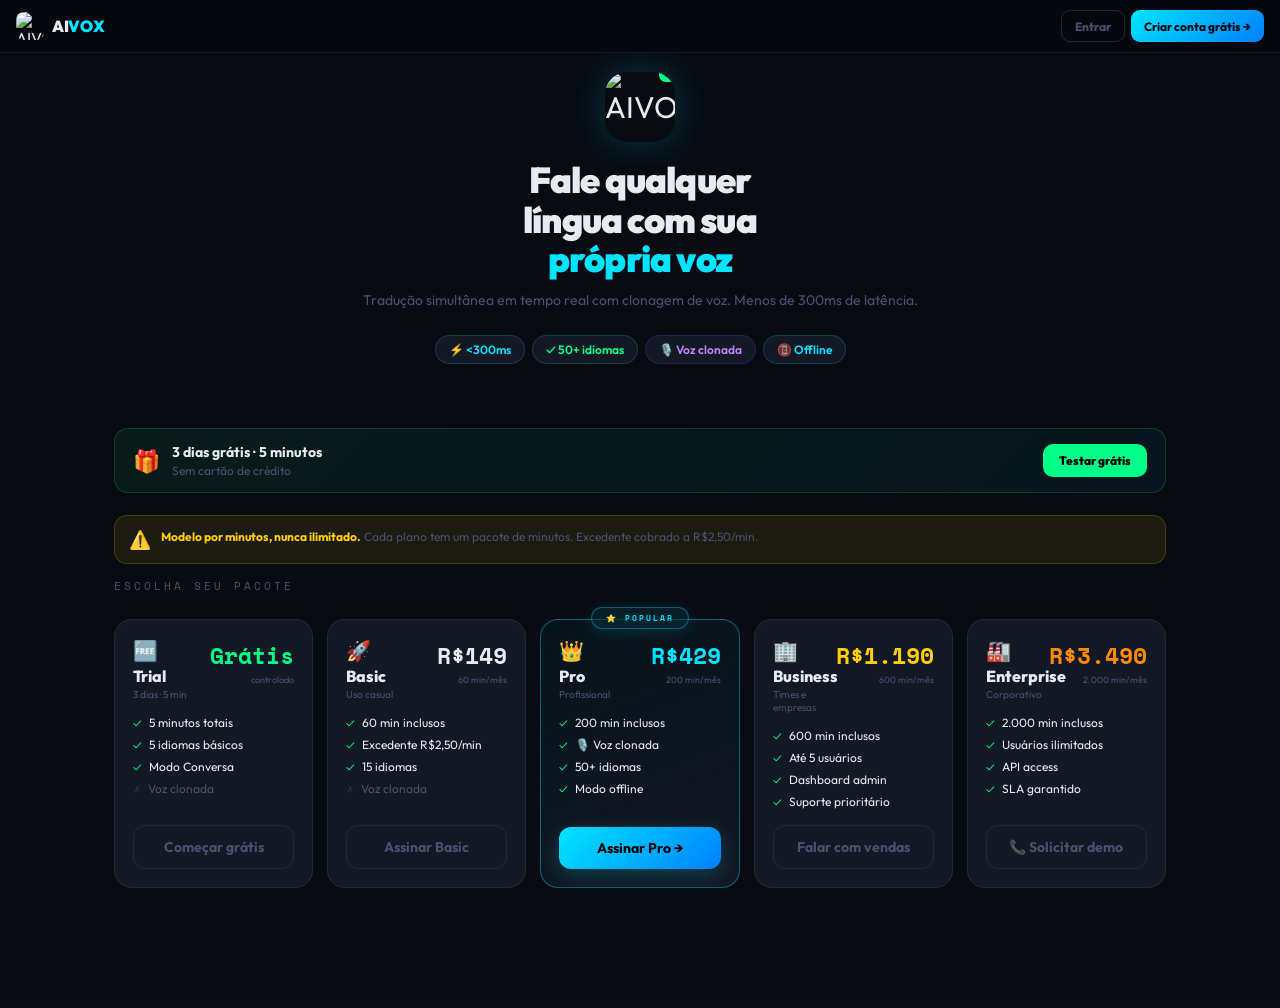
==== commit 3727896b: "Add files via upload" ====
--- a/index.html
+++ b/index.html
@@ -16,7 +16,1764 @@
 <link rel="apple-touch-icon" sizes="192x192" href="/aivox-frontend/icon-192.png">
 <title>AIVOX v5.2</title>
 <link href="https://fonts.googleapis.com/css2?family=Outfit:wght@300;400;500;600;700;900&family=Space+Mono:wght@400;700&display=swap" rel="stylesheet">
-<link rel="stylesheet" href="style.css">
+<style>
+/* ====== RESET & ROOT ====== */
+*{margin:0;padding:0;box-sizing:border-box;-webkit-tap-highlight-color:transparent;}
+/* Garante renderização correta de emoji em todos os sistemas */
+@font-face{font-family:'NotoEmoji';src:local('Noto Color Emoji'),local('Apple Color Emoji'),local('Segoe UI Emoji');}
+.sni,.ni,.flag-emoji,.feat-card-icon,.empty-icon,.sidebar-icon,.hicon,.vc-rec-btn,.escuta-lang-pill,.grp-filter-btn,.sug-num,.sug-tag,.comp-icon{font-family:'Apple Color Emoji','Segoe UI Emoji','Noto Color Emoji','Twemoji Mozilla',var(--font),sans-serif !important;}
+:root{
+  --bg:#080b12;--surface:#0f1420;--card:#131825;--border:rgba(255,255,255,0.07);
+  --accent:#00e5ff;--adim:rgba(0,229,255,0.12);--accent2:#7c3aed;
+  --green:#00ff88;--gdim:rgba(0,255,136,0.12);
+  --red:#ff4466;--rdim:rgba(255,68,102,0.12);
+  --orange:#ff8c00;--odim:rgba(255,140,0,0.12);
+  --yellow:#ffd000;--ydim:rgba(255,208,0,0.1);
+  --text:#e8eaf2;--muted:#4a5170;
+  --font:'Outfit',sans-serif;--mono:'Space Mono',monospace;--font-emoji:'Apple Color Emoji','Segoe UI Emoji','Noto Color Emoji',sans-serif;
+  --sidebar-w:240px;
+}
+body.light-mode{
+  --bg:#f0f2f8;--surface:#e2e6f0;--card:#ffffff;--border:rgba(0,0,0,0.08);
+  --text:#0d1021;--muted:#7a82a0;
+  --adim:rgba(0,160,200,0.13);--gdim:rgba(0,160,90,0.13);
+  --rdim:rgba(190,20,50,0.11);--odim:rgba(190,90,0,0.11);--ydim:rgba(160,120,0,0.11);
+  --accent:#007a99;--green:#007a44;--red:#bb1133;--orange:#bb5500;--yellow:#997700;
+}
+/* ====== THEME TOGGLE BUTTON ====== */
+.theme-toggle{width:38px;height:38px;border-radius:12px;border:1px solid var(--border);background:var(--card);cursor:pointer;display:flex;align-items:center;justify-content:center;flex-shrink:0;transition:all .2s;position:relative;overflow:hidden;}
+.theme-toggle:hover{border-color:rgba(0,229,255,.3);transform:scale(1.05);}
+.theme-toggle .t-sun,.theme-toggle .t-moon{position:absolute;transition:all .35s cubic-bezier(.4,0,.2,1);font-size:17px;}
+.theme-toggle .t-sun{opacity:0;transform:translateY(16px) rotate(90deg);}
+.theme-toggle .t-moon{opacity:1;transform:translateY(0) rotate(0deg);}
+body.light-mode .theme-toggle .t-sun{opacity:1;transform:translateY(0) rotate(0deg);}
+body.light-mode .theme-toggle .t-moon{opacity:0;transform:translateY(-16px) rotate(-90deg);}
+body.light-mode .theme-toggle{background:var(--card);border-color:rgba(0,153,187,.25);}
+
+/* ====== SCROLL FIX (CRITICAL) ====== */
+html{height:100%;overflow-y:auto;-webkit-overflow-scrolling:touch;overscroll-behavior:none;overflow-x:hidden;}
+body{background:var(--bg);min-height:100%;font-family:var(--font);color:var(--text);overflow-x:hidden;}
+
+/* ====== DESKTOP APP SHELL ====== */
+.app-shell{display:flex;min-height:100vh;height:100vh;width:100%;overflow:hidden;}
+
+/* SIDEBAR */
+.sidebar{width:var(--sidebar-w);background:var(--surface);border-right:1px solid var(--border);display:flex;flex-direction:column;position:fixed;top:0;left:0;bottom:0;z-index:100;transition:transform .3s cubic-bezier(.4,0,.2,1);will-change:transform;}
+.sidebar-logo{padding:24px 20px 20px;padding-top:calc(24px + env(safe-area-inset-top,0px));border-bottom:1px solid var(--border);display:flex;align-items:center;gap:11px;}
+.sidebar-icon{width:38px;height:38px;border-radius:12px;background:linear-gradient(135deg,var(--accent2),var(--accent));display:flex;align-items:center;justify-content:center;font-size:17px;box-shadow:0 0 20px rgba(0,229,255,.2);flex-shrink:0;}
+.sidebar-brand{font-size:18px;font-weight:900;letter-spacing:-.3px;}
+.sidebar-brand span{color:var(--accent);}
+.sidebar-nav{flex:1;padding:16px 12px;overflow-y:auto;}
+.snav-item{display:flex;align-items:center;gap:10px;padding:11px 12px;border-radius:12px;cursor:pointer;transition:all .18s;font-size:14px;font-weight:600;color:var(--muted);margin-bottom:3px;border:1px solid transparent;}
+.snav-item:hover{background:rgba(255,255,255,.04);color:var(--text);}
+.snav-item.active{background:var(--adim);color:var(--accent);border-color:rgba(0,229,255,.15);}
+.snav-item .sni{font-size:18px;flex-shrink:0;width:22px;text-align:center;}
+.sidebar-footer{padding:14px 12px;border-top:1px solid var(--border);}
+.sidebar-user{display:flex;align-items:center;gap:9px;padding:10px 12px;border-radius:12px;background:var(--card);border:1px solid var(--border);cursor:pointer;}
+.sidebar-av{width:34px;height:34px;border-radius:50%;background:linear-gradient(135deg,var(--accent2),var(--accent));display:flex;align-items:center;justify-content:center;font-size:14px;font-weight:700;flex-shrink:0;}
+.sidebar-uname{font-size:13px;font-weight:700;flex:1;}
+.sidebar-uplan{font-size:10px;color:var(--muted);font-family:var(--mono);}
+
+/* MAIN AREA */
+.main-area{flex:1;margin-left:var(--sidebar-w);min-width:0;display:flex;flex-direction:column;height:100%;overflow:hidden;}
+
+/* TOPBAR */
+.topbar{height:58px;background:var(--bg);border-bottom:1px solid var(--border);display:flex;align-items:center;padding:0 28px;gap:16px;position:relative;top:0;z-index:50;flex-shrink:0;padding-top:env(safe-area-inset-top,0px);}
+.topbar-title{font-size:18px;font-weight:800;flex:1;}
+
+/* CONTENT */
+.content-area{flex:1;padding:28px;overflow-y:auto;overflow-x:hidden;-webkit-overflow-scrolling:touch;}
+
+/* GRIDS */
+.grid-auto{display:grid;grid-template-columns:repeat(auto-fill,minmax(260px,1fr));gap:16px;}
+.grid-2{display:grid;grid-template-columns:1fr 1fr;gap:16px;}
+.grid-4{display:grid;grid-template-columns:repeat(4,1fr);gap:14px;}
+
+/* ====== MOBILE ====== */
+@media(max-width:767px){
+  /* Sidebar: position:fixed, nao afeta o fluxo do layout */
+  .sidebar{transform:translateX(-100%);width:260px;position:fixed !important;left:0 !important;}
+  .sidebar.open{transform:translateX(0);}
+  .sidebar-overlay{display:none;position:fixed;inset:0;background:rgba(0,0,0,.5);z-index:99;}
+  .sidebar-overlay.open{display:block;}
+  /* app-shell vira block para evitar que a sidebar fixed reserve espaco */
+  .app-shell{display:block !important;overflow:hidden !important;max-width:100vw !important;width:100vw !important;}
+  /* main-area ocupa tela toda sem margem */
+  .main-area{margin-left:0 !important;width:100vw !important;max-width:100vw !important;min-width:0 !important;height:100vh !important;overflow:hidden !important;box-sizing:border-box !important;display:flex !important;flex-direction:column !important;position:relative !important;}
+  .topbar{padding:env(safe-area-inset-top,0px) 16px 0 16px;height:calc(58px + env(safe-area-inset-top,0px));}
+  .topbar-title{font-size:16px;}
+  .content-area{padding:16px 14px;padding-bottom:calc(80px + env(safe-area-inset-bottom,0px));}
+  .grid-auto,.grid-2{grid-template-columns:1fr;}
+  .grid-4{grid-template-columns:1fr 1fr;}
+  .bnav{display:flex !important;}
+}
+@media(min-width:768px) and (max-width:1099px){
+  :root{--sidebar-w:200px;}
+  .grid-auto{grid-template-columns:repeat(auto-fill,minmax(220px,1fr));}
+  .content-area{padding:20px;}
+}
+@media(min-width:1100px){.bnav{display:none !important;}}
+
+/* ====== PAGES ====== */
+.page{display:none;width:100%;flex-direction:column;}
+.page.active{display:flex;flex:1;min-height:0;flex-direction:column;background:var(--bg);}
+/* Garante que páginas com inline style de flex também ficam ocultas quando não-ativas */
+.page:not(.active){display:none!important;}
+.auth-page{position:fixed;inset:0;display:none;flex-direction:column;align-items:center;justify-content:center;z-index:200;overflow-y:auto;-webkit-overflow-scrolling:touch;padding:24px;
+  /* fundo com gradiente radial duplo */
+  background:radial-gradient(ellipse 80% 60% at 20% 10%, rgba(124,58,237,.14) 0%, transparent 60%),
+             radial-gradient(ellipse 60% 50% at 80% 90%, rgba(0,229,255,.10) 0%, transparent 55%),
+             var(--bg);}
+.auth-page.active{display:flex;}
+.auth-box{width:100%;max-width:390px;position:relative;z-index:1;
+  background:rgba(255,255,255,.045);
+  border:1px solid rgba(255,255,255,.11);
+  border-radius:24px;
+  padding:36px 28px 28px;
+  box-shadow:0 20px 60px rgba(0,0,0,.5), 0 0 0 1px rgba(0,229,255,.07) inset;
+  backdrop-filter:blur(28px);
+  -webkit-backdrop-filter:blur(28px);
+}
+/* linha neon topo */
+.auth-box::before{content:'';position:absolute;top:0;left:24px;right:24px;height:1px;background:linear-gradient(90deg,transparent,rgba(0,229,255,.55),rgba(124,58,237,.4),transparent);border-radius:1px;}
+/* brilho sutil canto inferior direito */
+.auth-box::after{content:'';position:absolute;bottom:-1px;right:20px;left:20px;height:1px;background:linear-gradient(90deg,transparent,rgba(124,58,237,.2),transparent);border-radius:1px;}
+.landing-page{min-height:100vh;background:var(--bg);display:none;flex-direction:column;width:100%;position:relative;z-index:1;}
+/* ── LANDING NAVBAR ── */
+.landing-nav{position:fixed;top:0;left:0;right:0;z-index:600;
+  background:rgba(6,8,15,.88);backdrop-filter:blur(16px);-webkit-backdrop-filter:blur(16px);
+  border-bottom:1px solid rgba(255,255,255,.07);
+  display:flex;flex-direction:column;}
+/* faixa safe-area — empurra conteúdo abaixo do notch */
+.landing-nav::before{content:'';display:block;height:env(safe-area-inset-top,0px);width:100%;}
+.landing-nav-inner{height:52px;display:flex;align-items:center;padding:0 16px;gap:10px;width:100%;}
+.landing-nav-logo{display:flex;align-items:center;gap:8px;text-decoration:none;flex-shrink:0;}
+.landing-nav-icon{width:28px;height:28px;border-radius:8px;overflow:hidden;flex-shrink:0;}
+.landing-nav-icon img{width:100%;height:100%;object-fit:cover;}
+.landing-nav-brand{font-size:16px;font-weight:900;letter-spacing:-.3px;color:var(--text);}
+.landing-nav-brand span{color:var(--accent);}
+.landing-nav-spacer{flex:1;}
+.landing-nav-btns{display:flex;align-items:center;gap:6px;}
+.lnav-btn{height:32px;padding:0 13px;border-radius:9px;font-family:var(--font);font-size:12px;font-weight:700;cursor:pointer;transition:all .18s;border:none;white-space:nowrap;}
+.lnav-btn.ghost{background:transparent;border:1px solid rgba(255,255,255,.12);color:var(--muted);}
+.lnav-btn.ghost:hover{border-color:rgba(0,229,255,.3);color:var(--text);}
+.lnav-btn.primary{background:linear-gradient(135deg,var(--accent),#0080ff);color:#000;}
+.lnav-btn.primary:hover{transform:translateY(-1px);box-shadow:0 4px 16px rgba(0,229,255,.3);}
+/* Mobile: botão "Entrar" some, só fica "Criar conta" */
+@media(max-width:400px){.lnav-btn.ghost{display:none;}.lnav-btn.primary{font-size:11px;padding:0 10px;}}
+.landing-page.active{display:flex;width:100%;}
+
+/* ====== IDLE TIMEOUT UI ====== */
+#idle-warn-banner{display:none;position:fixed;top:0;left:0;right:0;z-index:8500;background:linear-gradient(135deg,rgba(255,140,0,.95),rgba(255,68,102,.9));padding:12px 18px;align-items:center;gap:12px;box-shadow:0 4px 24px rgba(255,68,102,.4);}
+#idle-warn-banner .iwb-icon{font-size:22px;flex-shrink:0;}
+#idle-warn-banner .iwb-txt{flex:1;font-size:13px;font-weight:700;color:#fff;line-height:1.4;}
+#idle-warn-banner .iwb-btn{background:#fff;color:#b91c1c;border:none;border-radius:9px;padding:8px 14px;font-size:12px;font-weight:800;cursor:pointer;font-family:var(--font);flex-shrink:0;transition:transform .15s;}
+#idle-warn-banner .iwb-btn:hover{transform:scale(1.04);}
+#idle-logout-modal{display:none;position:fixed;inset:0;z-index:9900;background:rgba(0,0,0,.85);align-items:center;justify-content:center;flex-direction:column;gap:16px;text-align:center;padding:24px;}
+#idle-logout-modal .ilm-box{background:var(--surface);border:1px solid rgba(255,68,102,.3);border-radius:20px;padding:28px 24px;max-width:320px;width:100%;}
+#idle-logout-modal .ilm-icon{font-size:44px;margin-bottom:12px;}
+#idle-logout-modal .ilm-title{font-size:18px;font-weight:900;margin-bottom:6px;color:var(--red);}
+#idle-logout-modal .ilm-sub{font-size:13px;color:var(--muted);line-height:1.5;}
+/* ── CONFIRM MODAL (substitui window.confirm() no mobile) ── */
+#confirm-modal{display:none;position:fixed;inset:0;z-index:9950;background:rgba(0,0,0,.75);align-items:center;justify-content:center;padding:24px;}
+#confirm-modal.sh{display:flex;}
+#confirm-modal .cm-box{background:var(--surface);border:1px solid var(--border);border-radius:20px;padding:28px 24px;max-width:320px;width:100%;text-align:center;box-shadow:0 20px 60px rgba(0,0,0,.5);}
+#confirm-modal .cm-icon{font-size:40px;margin-bottom:12px;}
+#confirm-modal .cm-title{font-size:17px;font-weight:900;margin-bottom:8px;}
+#confirm-modal .cm-sub{font-size:13px;color:var(--muted);line-height:1.5;margin-bottom:24px;}
+#confirm-modal .cm-btns{display:flex;gap:10px;}
+#confirm-modal .cm-btn{flex:1;padding:12px;border-radius:12px;border:none;font-size:14px;font-weight:700;cursor:pointer;font-family:var(--font);}
+#confirm-modal .cm-btn.cancel{background:var(--card);color:var(--text);border:1px solid var(--border);}
+#confirm-modal .cm-btn.confirm{background:var(--red);color:#fff;}
+/* ── SELETOR DE IDIOMA DA SALA ── */
+.sala-lang-picker{display:flex;flex-direction:column;gap:8px;margin-bottom:16px;background:var(--surface);border-radius:14px;padding:12px 14px;border:1px solid var(--border);}
+.sala-lang-picker-label{font-size:10px;text-transform:uppercase;letter-spacing:1.5px;color:var(--muted);font-family:var(--mono);margin-bottom:2px;}
+.sala-lang-select{background:var(--card);border:1.5px solid var(--border);border-radius:10px;padding:9px 12px;font-size:14px;font-weight:700;color:var(--text);font-family:var(--font);width:100%;cursor:pointer;outline:none;appearance:none;-webkit-appearance:none;background-image:url("data:image/svg+xml,%3Csvg xmlns='http://www.w3.org/2000/svg' width='12' height='8' viewBox='0 0 12 8'%3E%3Cpath d='M1 1l5 5 5-5' stroke='%234a5170' stroke-width='1.5' fill='none' stroke-linecap='round'/%3E%3C/svg%3E");background-repeat:no-repeat;background-position:right 12px center;padding-right:32px;}
+.sala-lang-select:focus{border-color:rgba(0,229,255,.5);}
+body.light-mode .sala-lang-select{background-image:url("data:image/svg+xml,%3Csvg xmlns='http://www.w3.org/2000/svg' width='12' height='8' viewBox='0 0 12 8'%3E%3Cpath d='M1 1l5 5 5-5' stroke='%237a82a0' stroke-width='1.5' fill='none' stroke-linecap='round'/%3E%3C/svg%3E");}
+#toast-portal{position:fixed;z-index:9999;pointer-events:none;bottom:24px;right:24px;display:flex;flex-direction:column;gap:8px;align-items:flex-end;}
+@media(max-width:767px){#toast-portal{bottom:80px;right:auto;left:50%;transform:translateX(-50%);align-items:center;}}
+.toast{background:var(--card);border-radius:14px;padding:12px 20px;font-size:13px;font-weight:600;color:var(--text);box-shadow:0 4px 24px rgba(0,0,0,.5);animation:toastIn .3s ease both;white-space:nowrap;}
+.toast.success{border:1px solid var(--green);}
+.toast.error{border:1px solid var(--red);}
+.toast.info{border:1px solid var(--accent);}
+@keyframes toastIn{from{opacity:0;transform:translateY(10px)}to{opacity:1;transform:translateY(0)}}
+
+/* ====== COMPONENTS ====== */
+.card{background:var(--card);border:1px solid var(--border);border-radius:16px;padding:18px;}
+.card-sm{border-radius:12px;padding:13px;}
+.btn{display:inline-flex;align-items:center;justify-content:center;gap:7px;padding:12px 18px;border-radius:12px;border:none;font-family:var(--font);font-size:14px;font-weight:700;cursor:pointer;transition:all .18s;text-decoration:none;white-space:nowrap;}
+.btn-full{width:100%;}
+.btn-primary{background:linear-gradient(135deg,var(--accent),#0080ff);color:#000;box-shadow:0 6px 20px rgba(0,229,255,.2);}
+.btn-primary:hover{transform:translateY(-1px);box-shadow:0 8px 24px rgba(0,229,255,.3);}
+.btn-ghost{background:transparent;border:1px solid var(--border);color:var(--muted);}
+.btn-ghost:hover{border-color:rgba(0,229,255,.25);color:var(--text);}
+.btn-danger{background:var(--rdim);border:1px solid rgba(255,68,102,.25);color:var(--red);}
+.btn-sm{padding:8px 13px;font-size:12px;border-radius:9px;}
+.btn-icon{width:36px;height:36px;padding:0;border-radius:10px;}
+.input-group{display:flex;flex-direction:column;gap:5px;}
+.input-label{font-size:10px;text-transform:uppercase;letter-spacing:2px;color:var(--muted);font-family:var(--mono);}
+.input-field{background:var(--card);border:1px solid var(--border);border-radius:12px;padding:13px 15px;font-family:var(--font);font-size:14px;color:var(--text);outline:none;transition:border-color .18s;width:100%;}
+.input-field::placeholder{color:var(--muted);}
+.input-field:focus{border-color:rgba(0,229,255,.38);}
+.badge{font-size:9px;font-weight:800;font-family:var(--mono);padding:3px 7px;border-radius:7px;text-transform:uppercase;letter-spacing:.5px;}
+.badge-pro{background:linear-gradient(135deg,var(--accent),#0080ff);color:#000;}
+.badge-basic{background:var(--surface);border:1px solid var(--border);color:var(--muted);}
+.badge-trial{background:var(--odim);border:1px solid rgba(255,140,0,.25);color:var(--orange);}
+.badge-business{background:var(--ydim);border:1px solid rgba(255,208,0,.3);color:var(--yellow);}
+.tog{width:42px;height:22px;border-radius:11px;background:var(--surface);border:1px solid var(--border);position:relative;cursor:pointer;transition:background .2s;flex-shrink:0;}
+.tog.on{background:var(--accent);border-color:var(--accent);}
+.tth{width:16px;height:16px;border-radius:50%;background:#fff;position:absolute;top:2px;left:2px;transition:left .2s;box-shadow:0 1px 3px rgba(0,0,0,.3);}
+.tog.on .tth{left:22px;}
+.list-row{display:flex;align-items:center;gap:10px;background:var(--card);border:1px solid var(--border);border-radius:13px;padding:12px 14px;margin-bottom:7px;cursor:pointer;transition:border-color .18s;}
+.list-row:hover{border-color:rgba(0,229,255,.18);}
+.section-label{font-size:11px;text-transform:uppercase;letter-spacing:3px;color:var(--muted);margin-bottom:12px;font-family:var(--mono);}
+.page-header{margin-bottom:24px;}
+.page-title{font-size:26px;font-weight:900;letter-spacing:-.5px;margin-bottom:4px;}
+.page-title span{color:var(--accent);}
+.page-subtitle{font-size:13px;color:var(--muted);}
+.alert{display:flex;gap:10px;padding:12px 14px;border-radius:13px;margin-bottom:14px;}
+.alert-yellow{background:rgba(255,208,0,.08);border:1px solid rgba(255,208,0,.2);}
+.alert-icon{font-size:18px;flex-shrink:0;}
+.alert-text{font-size:12px;color:var(--muted);line-height:1.5;}
+.alert-text strong{color:var(--yellow);}
+.form-error{font-size:12px;color:var(--red);background:var(--rdim);border:1px solid rgba(255,68,102,.2);border-radius:9px;padding:8px 12px;display:none;}
+.form-error.show{display:block;}
+.dot{width:6px;height:6px;border-radius:50%;background:var(--green);animation:blink 1.5s ease infinite;flex-shrink:0;}
+@keyframes blink{0%,100%{opacity:1}50%{opacity:.3}}
+.ni{flex:1;display:flex;flex-direction:column;align-items:center;gap:4px;cursor:pointer;padding:6px 0;font-size:20px;transition:all .2s;}
+.ni .nl{font-size:10px;color:var(--muted);}
+.ni.active .nl{color:var(--accent);}
+.ni.active{color:var(--accent);}
+.dcl{width:34px;height:34px;background:var(--card);border-radius:50%;display:flex;align-items:center;justify-content:center;cursor:pointer;font-size:20px;flex-shrink:0;border:none;color:var(--text);}
+.scroll-area{overflow-y:auto;-webkit-overflow-scrolling:touch;}
+.scroll-area::-webkit-scrollbar{display:none;}
+.empty-state{flex-direction:column;align-items:center;justify-content:center;padding:48px 24px;text-align:center;display:none;}
+/* ====== MOBILE CHAT & ADMIN FIX ====== */
+@media(max-width:767px){
+  #page-chat.active{height:100% !important;display:flex !important;flex-direction:column !important;overflow:hidden !important;}
+  #page-chat .chat-msgs{flex:1 !important;overflow-y:auto !important;-webkit-overflow-scrolling:touch !important;min-height:0 !important;}
+  #page-chat .chat-input-bar{flex-shrink:0 !important;padding-bottom:calc(80px + env(safe-area-inset-bottom,0px)) !important;}
+
+  /* Esconde topbar do shell quando admin está ativo — admin tem header próprio */
+  .main-area:has(#page-admin.active) > .topbar{display:none !important;}
+  /* Fallback: topbar oculto via classe JS */
+  .main-area > .topbar.admin-hidden{display:none !important;}
+
+  /* ── ADMIN PAGE MOBILE ── */
+  #page-admin.active{
+    height:100vh !important;
+    display:flex !important;
+    flex-direction:column !important;
+    overflow:hidden !important;
+    width:100vw !important;
+    max-width:100vw !important;
+    position:fixed !important;
+    top:0 !important;
+    left:0 !important;
+    right:0 !important;
+    bottom:0 !important;
+    z-index:200 !important;
+  }
+  #page-admin .adh{
+    flex-shrink:0 !important;
+    background:var(--bg) !important;
+    border-bottom:1px solid var(--border) !important;
+    width:100% !important;
+    overflow:hidden !important;
+    max-width:100vw !important;
+    padding-top:env(safe-area-inset-top,0px) !important;
+  }
+  /* Abas em linha com scroll horizontal — sem deixar a página scrollar */
+  #page-admin .atabs{
+    display:flex !important;
+    flex-wrap:nowrap !important;
+    overflow-x:auto !important;
+    overflow-y:hidden !important;
+    -webkit-overflow-scrolling:touch !important;
+    max-width:100vw !important;
+    width:100% !important;
+    box-sizing:border-box !important;
+    scroll-snap-type:none !important;
+    scrollbar-width:none !important;
+  }
+  #page-admin .atabs::-webkit-scrollbar{display:none !important;}
+  #page-admin .atab{flex-shrink:0 !important;font-size:11px !important;padding:6px 10px !important;}
+
+  /* Header admin compacto no mobile */
+  #page-admin .adtop{display:flex !important;align-items:center !important;padding:10px 14px 8px !important;gap:8px !important;overflow:hidden !important;box-sizing:border-box !important;width:100% !important;justify-content:space-between !important;}
+  #page-admin .adtitle{font-size:15px !important;flex:1 !important;min-width:0 !important;white-space:nowrap !important;overflow:hidden !important;text-overflow:ellipsis !important;}
+  #page-admin .adba{font-size:10px !important;padding:5px 10px !important;border-radius:8px !important;flex-shrink:0 !important;}
+  #page-admin .adtop .btn-danger{font-size:11px !important;padding:7px 12px !important;flex-shrink:0 !important;}
+
+  /* atcont ocupa resto da tela e rola */
+  #page-admin .atcont{
+    flex:1 !important;
+    overflow-y:auto !important;
+    overflow-x:hidden !important;
+    -webkit-overflow-scrolling:touch !important;
+    min-height:0 !important;
+    padding:12px 14px !important;
+    padding-bottom:calc(100px + env(safe-area-inset-bottom,0px)) !important;
+    width:100% !important;
+    max-width:100vw !important;
+    box-sizing:border-box !important;
+  }
+
+  /* Sistema tab: toggles com layout correto */
+  #tab-sistema .trow{
+    display:flex !important;
+    align-items:center !important;
+    justify-content:space-between !important;
+    padding:12px 14px !important;
+    gap:12px !important;
+    min-height:52px !important;
+    width:100% !important;
+    box-sizing:border-box !important;
+    overflow:hidden !important;
+  }
+  #tab-sistema .trow > div:first-child{
+    flex:1 !important;
+    min-width:0 !important;
+    overflow:hidden !important;
+  }
+  #tab-sistema .tnm{font-size:13px !important;white-space:nowrap !important;overflow:hidden !important;text-overflow:ellipsis !important;}
+  #tab-sistema .tds{font-size:11px !important;white-space:nowrap !important;overflow:hidden !important;text-overflow:ellipsis !important;}
+  #tab-sistema .tog{flex-shrink:0 !important;}
+  #tab-sistema{padding-bottom:calc(100px + env(safe-area-inset-bottom,0px)) !important;}
+
+  /* Chats tab: achat-modal contido corretamente dentro do page-admin */
+  .achat-modal .chat-input-bar{padding-bottom:calc(80px + env(safe-area-inset-bottom,0px)) !important;}
+  /* Fix: achat-modal não deve cobrir o header (.adh) do admin no mobile */
+  #page-admin .achat-modal{top:auto !important;bottom:0 !important;left:0 !important;right:0 !important;position:absolute !important;height:calc(100% - var(--adh-height, 98px)) !important;}
+
+  /* Fix: udov (user detail panel) must be scrollable with bottom nav space */
+  #page-admin .udov{position:absolute !important;inset:0 !important;}
+  #page-admin .udsc{padding-bottom:calc(90px + env(safe-area-inset-bottom,0px)) !important;}
+}
+.empty-state.sh{display:flex;}
+.empty-icon{font-size:40px;margin-bottom:12px;opacity:.4;}
+.empty-title{font-size:14px;font-weight:700;color:var(--muted);margin-bottom:6px;}
+.empty-sub{font-size:12px;color:var(--muted);opacity:.7;}
+.skeleton{background:linear-gradient(90deg,var(--card) 25%,rgba(255,255,255,.04) 50%,var(--card) 75%);background-size:200% 100%;animation:shimmer 1.4s ease infinite;border-radius:8px;}
+@keyframes shimmer{to{background-position:-200% 0}}
+
+/* ====== ESCUTA AO VIVO — MELHORIAS ====== */
+.escuta-lang-pill{background:var(--card);border:1px solid var(--border);border-radius:20px;padding:6px 12px;font-size:12px;font-weight:600;cursor:pointer;color:var(--muted);font-family:var(--font);transition:all .18s;white-space:nowrap;}
+.escuta-lang-pill:hover{border-color:rgba(124,58,237,.3);color:var(--text);}
+.escuta-lang-pill.active{background:rgba(124,58,237,.15);border-color:rgba(124,58,237,.4);color:#c084fc;}
+#escuta-lines .escuta-line{padding:10px 0;border-bottom:1px solid var(--border);line-height:1.6;}
+#escuta-lines .escuta-line .orig{font-size:12px;color:var(--muted);margin-bottom:4px;}
+#escuta-lines .escuta-line .trad{font-size:18px;font-weight:700;color:var(--text);}
+
+/* ====== HISTÓRICO DE COMPRAS ====== */
+.comp-row{background:var(--card);border:1px solid var(--border);border-radius:13px;padding:13px 15px;margin-bottom:9px;display:flex;align-items:center;gap:12px;}
+.comp-icon{width:38px;height:38px;border-radius:10px;display:flex;align-items:center;justify-content:center;font-size:17px;flex-shrink:0;}
+.comp-icon.pago{background:var(--gdim);}
+.comp-icon.pendente{background:var(--ydim);}
+.comp-icon.erro{background:var(--rdim);}
+.comp-info{flex:1;}
+.comp-name{font-size:13px;font-weight:700;}
+.comp-date{font-size:11px;color:var(--muted);margin-top:2px;}
+.comp-right{text-align:right;}
+.comp-val{font-size:15px;font-weight:900;font-family:var(--mono);color:var(--accent);}
+.comp-badge{font-size:9px;font-weight:800;font-family:var(--mono);padding:2px 7px;border-radius:6px;margin-top:3px;display:inline-block;}
+.comp-badge.pago{background:var(--gdim);color:var(--green);}
+.comp-badge.pendente{background:var(--ydim);color:var(--yellow);}
+.comp-badge.processando{background:var(--ydim);color:var(--yellow);}
+.comp-badge.erro{background:var(--rdim);color:var(--red);}
+
+/* ====== TOPUP MODAL ====== */
+.topup-modal{position:fixed;inset:0;background:rgba(0,0,0,.75);z-index:9000;display:none;align-items:flex-end;justify-content:center;}
+.topup-modal.sh{display:flex;}
+.topup-box{background:var(--surface);border:1px solid var(--border);border-radius:24px 24px 0 0;width:100%;max-width:480px;padding:24px 20px calc(24px + env(safe-area-inset-bottom,0px));}
+.topup-title{font-size:18px;font-weight:800;margin-bottom:4px;}
+.topup-sub{font-size:12px;color:var(--muted);margin-bottom:20px;}
+.topup-pack{display:flex;align-items:center;background:var(--card);border:1px solid var(--border);border-radius:14px;padding:14px 16px;margin-bottom:10px;cursor:pointer;transition:all .18s;gap:14px;}
+.topup-pack:hover,.topup-pack.sel{border-color:rgba(0,229,255,.4);background:var(--adim);}
+.topup-pack-icon{font-size:24px;flex-shrink:0;}
+.topup-pack-info{flex:1;}
+.topup-pack-name{font-size:14px;font-weight:700;}
+.topup-pack-desc{font-size:11px;color:var(--muted);margin-top:2px;}
+.topup-pack-price{font-size:16px;font-weight:900;font-family:var(--mono);color:var(--accent);}
+
+/* ====== LANDING ====== */
+.landing-hero{max-width:680px;margin:0 auto;padding:calc(72px + env(safe-area-inset-top,0px)) 20px 32px;text-align:center;}
+.hicon{width:70px;height:70px;border-radius:22px;background:linear-gradient(135deg,var(--accent2),var(--accent));display:flex;align-items:center;justify-content:center;font-size:30px;margin:0 auto 18px;box-shadow:0 0 36px rgba(0,229,255,.22);position:relative;}
+.hbadge{position:absolute;top:-6px;right:-6px;background:var(--green);color:#000;font-size:8px;font-weight:800;padding:2px 6px;border-radius:7px;font-family:var(--mono);}
+.htitle{font-size:36px;font-weight:900;letter-spacing:-.8px;line-height:1.1;margin-bottom:10px;}
+@media(max-width:600px){.htitle{font-size:28px;}}
+.htitle .a{color:var(--accent);}
+.hsub{font-size:14px;color:var(--muted);line-height:1.6;margin-bottom:24px;}
+.fpills{display:flex;gap:7px;flex-wrap:wrap;justify-content:center;margin-bottom:32px;}
+.fp{display:flex;align-items:center;gap:4px;background:var(--card);border:1px solid var(--border);padding:6px 13px;border-radius:20px;font-size:12px;font-weight:600;color:var(--muted);}
+.fp.b{border-color:rgba(0,229,255,.2);color:var(--accent);}
+.fp.g{border-color:rgba(0,255,136,.18);color:var(--green);}
+.fp.p{border-color:rgba(124,58,237,.22);color:#c084fc;}
+.landing-content{max-width:1100px;margin:0 auto;padding:0 24px 100px;width:100%;}
+.tstrip{background:linear-gradient(135deg,rgba(0,255,136,.07),rgba(0,229,255,.05));border:1px solid rgba(0,255,136,.18);border-radius:14px;padding:14px 18px;margin-bottom:22px;display:flex;align-items:center;gap:12px;}
+.tstrip-title{font-size:14px;font-weight:700;margin-bottom:2px;}
+.tstrip-sub{font-size:12px;color:var(--muted);}
+.tstrip-cta{background:var(--green);color:#000;border:none;font-family:var(--font);font-size:12px;font-weight:800;padding:9px 16px;border-radius:10px;cursor:pointer;white-space:nowrap;flex-shrink:0;}
+.price-grid{display:grid;grid-template-columns:repeat(auto-fill,minmax(190px,1fr));gap:14px;margin-bottom:20px;align-items:stretch;}
+.pcard{background:var(--card);border:1px solid var(--border);border-radius:18px;padding:18px;position:relative;overflow:visible;margin-top:13px;display:flex;flex-direction:column;}
+.pcard.feat{border-color:rgba(0,229,255,.38);background:linear-gradient(160deg,rgba(0,229,255,.04),var(--card));}
+/* badge POPULAR centralizado na borda superior do card */
+.pcard-popular-badge{position:absolute;top:-13px;left:50%;transform:translateX(-50%);font-size:8px;font-weight:800;font-family:var(--mono);letter-spacing:2px;color:var(--accent);background:rgba(0,229,255,.08);border:1px solid rgba(0,229,255,.35);backdrop-filter:blur(12px);-webkit-backdrop-filter:blur(12px);padding:4px 14px;border-radius:20px;white-space:nowrap;box-shadow:0 2px 16px rgba(0,229,255,.15);}
+.ptop{display:flex;align-items:flex-start;justify-content:space-between;margin-bottom:14px;gap:8px;}
+.pname{font-size:16px;font-weight:800;}
+.pdesc{font-size:10px;color:var(--muted);margin-top:2px;}
+.pprice{font-size:clamp(14px,1.8vw,24px);font-weight:900;font-family:var(--mono);text-align:right;white-space:nowrap;}
+.pcard.feat .pprice{color:var(--accent);}
+.pprice-sub{font-size:9px;color:var(--muted);text-align:right;margin-top:2px;white-space:nowrap;}
+.pfeats{display:flex;flex-direction:column;gap:7px;margin-bottom:16px;flex:1;}
+.pf{display:flex;align-items:flex-start;gap:7px;font-size:12px;color:var(--muted);}
+.pf.on{color:var(--text);}
+.pf .tick{color:var(--green);font-size:11px;flex-shrink:0;margin-top:1px;}
+.pf .cross{color:var(--muted);font-size:10px;flex-shrink:0;margin-top:2px;opacity:.4;}
+.landing-footer-bar{position:fixed;bottom:0;left:0;right:0;background:rgba(8,11,18,.95);backdrop-filter:blur(12px);border-top:1px solid var(--border);padding:12px 20px calc(12px + env(safe-area-inset-bottom,0px));display:flex;gap:10px;z-index:500;pointer-events:all;}
+.lbtn{flex:1;padding:14px;border-radius:14px;background:var(--card);border:1px solid var(--border);font-family:var(--font);font-size:13px;font-weight:700;color:var(--text);cursor:pointer;transition:all .2s;}
+.lbtn.main{flex:2;background:linear-gradient(135deg,var(--accent),#0080ff);border:none;color:#000;box-shadow:0 6px 18px rgba(0,229,255,.22);}
+.lbtn.main:hover{transform:translateY(-1px);}
+
+/* ====== AUTH ====== */
+.auth-logo{text-align:center;margin-bottom:22px;}
+.auth-logo-icon{width:62px;height:62px;border-radius:20px;background:linear-gradient(135deg,var(--accent2),var(--accent));display:flex;align-items:center;justify-content:center;font-size:28px;margin:0 auto 12px;box-shadow:0 0 28px rgba(0,229,255,.22);}
+.auth-title{font-size:24px;font-weight:900;letter-spacing:-.3px;}
+.auth-title span{color:var(--accent);}
+.auth-sub{font-size:12px;color:var(--muted);margin-top:3px;}
+.auth-form{display:flex;flex-direction:column;gap:12px;}
+.role-tabs{display:flex;gap:7px;}
+.role-btn{flex:1;padding:10px;border-radius:11px;background:var(--card);border:1px solid var(--border);font-family:var(--font);font-size:13px;font-weight:600;color:var(--muted);cursor:pointer;transition:all .2s;text-align:center;}
+.role-btn.active{border-color:rgba(0,229,255,.38);color:var(--accent);background:var(--adim);}
+.auth-link{text-align:center;font-size:12px;color:var(--muted);cursor:pointer;margin-top:2px;}
+.auth-link span{color:var(--accent);}
+.otp-grid{display:flex;gap:8px;justify-content:center;}
+.otp-box{width:44px;height:52px;background:var(--card);border:1px solid var(--border);border-radius:12px;text-align:center;font-size:20px;font-weight:700;color:var(--text);outline:none;font-family:var(--mono);transition:border-color .2s;}
+.otp-box:focus{border-color:rgba(0,229,255,.5);}
+.rl-overlay{position:fixed;inset:0;background:rgba(8,11,18,.97);z-index:999;display:none;flex-direction:column;align-items:center;justify-content:center;gap:14px;text-align:center;padding:24px;}
+.rl-overlay.sh{display:flex;}
+
+/* ====== HOME ====== */
+.trial-banner{background:linear-gradient(135deg,rgba(255,140,0,.1),rgba(255,68,102,.07));border:1px solid rgba(255,140,0,.22);border-radius:13px;padding:11px 14px;margin-bottom:18px;display:flex;align-items:center;gap:10px;}
+.tban-lbl{font-size:10px;font-weight:700;color:var(--orange);text-transform:uppercase;letter-spacing:1px;}
+.tban-timer{font-size:18px;font-weight:800;font-family:var(--mono);}
+.tban-up{background:var(--orange);color:#000;border:none;font-family:var(--font);font-size:11px;font-weight:800;padding:8px 12px;border-radius:9px;cursor:pointer;white-space:nowrap;}
+.vc{background:linear-gradient(135deg,rgba(124,58,237,.18),rgba(0,229,255,.08));border:1px solid rgba(124,58,237,.28);border-radius:18px;padding:14px 16px;margin-bottom:0;display:flex;align-items:center;gap:12px;cursor:pointer;transition:transform .18s;}
+.vc:hover{transform:scale(1.01);}
+.vorb{width:44px;height:44px;border-radius:50%;background:linear-gradient(135deg,var(--accent2),var(--accent));display:flex;align-items:center;justify-content:center;font-size:19px;flex-shrink:0;box-shadow:0 0 14px rgba(124,58,237,.28);}
+.vname{font-size:14px;font-weight:700;}
+.vlbl{font-size:10px;color:var(--muted);text-transform:uppercase;letter-spacing:2px;margin-bottom:2px;}
+.vst{display:flex;align-items:center;gap:5px;font-size:11px;color:var(--green);margin-top:2px;}
+.lp{display:flex;align-items:center;gap:10px;background:var(--card);border:1px solid var(--border);border-radius:14px;padding:12px 16px;}
+.lb{flex:1;text-align:center;}
+.lfl{font-size:22px;margin-bottom:2px;}
+.lnm{font-size:13px;font-weight:600;}
+.lco{font-size:10px;color:var(--muted);font-family:var(--mono);}
+.lsw{width:40px;height:40px;background:var(--accent);border-radius:50%;display:flex;align-items:center;justify-content:center;color:#000;font-size:17px;font-weight:900;cursor:pointer;transition:all .3s;flex-shrink:0;box-shadow:0 0 12px rgba(0,229,255,.4);}
+.lsw:hover{background:var(--accent);color:#000;transform:rotate(180deg);}
+.mgrid{display:grid;grid-template-columns:1fr 1fr;gap:9px;margin-bottom:16px;}
+.mbtn{background:var(--card);border:1px solid var(--border);border-radius:14px;padding:15px 13px;cursor:pointer;transition:all .18s;text-align:left;display:flex;flex-direction:column;gap:6px;}
+.mbtn:hover{border-color:rgba(255,255,255,.11);}
+.mbtn.sel{border-color:rgba(0,229,255,.38);background:rgba(0,229,255,.03);}
+.mnm{font-size:13px;font-weight:700;}
+.mds{font-size:11px;color:var(--muted);line-height:1.4;}
+.sbtn{width:100%;padding:16px;border-radius:15px;background:linear-gradient(135deg,var(--accent),#0080ff);border:none;color:#000;font-family:var(--font);font-size:15px;font-weight:800;cursor:pointer;letter-spacing:.3px;box-shadow:0 8px 26px rgba(0,229,255,.25);transition:all .18s;display:flex;align-items:center;justify-content:center;gap:7px;margin-bottom:18px;}
+.sbtn:hover{transform:translateY(-1px);}
+.uw-banner{display:none;align-items:center;gap:9px;padding:9px 14px;border-radius:11px;margin-bottom:14px;border:1px solid transparent;}
+.uw-banner.sh{display:flex;}
+.uw-banner.over{background:var(--rdim);border-color:rgba(255,68,102,.25);}
+
+/* ====== ACTIVE SESSION ====== */
+.speakers-area{display:grid;grid-template-columns:1fr 1fr;gap:0;border-bottom:1px solid var(--border);flex-shrink:0;max-height:160px;}
+.spk{padding:12px 16px;border-right:1px solid var(--border);position:relative;transition:background .2s;}
+.spk:last-child{border-right:none;}
+.spk.speaking{background:rgba(0,229,255,.03);}
+.spk.speaking2{background:rgba(124,58,237,.03);}
+.spk-label{font-size:9px;text-transform:uppercase;letter-spacing:2px;color:var(--muted);margin-bottom:6px;font-family:var(--mono);}
+.waveform{display:flex;gap:2px;align-items:center;height:28px;margin-bottom:6px;}
+.wbar{width:3px;height:4px;border-radius:2px;background:var(--border);transition:height .08s ease;}
+.spk.speaking .wbar{background:var(--accent);}
+.spk.speaking2 .wbar{background:#c084fc;}
+.tr-text{font-size:13px;color:var(--text);min-height:36px;line-height:1.4;}
+.bubs{flex:1;overflow-y:auto;padding:12px 16px;display:flex;flex-direction:column;gap:8px;-webkit-overflow-scrolling:touch;position:relative;}
+.bubs::-webkit-scrollbar{display:none;}
+.bub{display:flex;}
+.bub.me{justify-content:flex-end;}
+.bub.th{justify-content:flex-start;}
+.bi{max-width:80%;background:var(--card);border:1px solid var(--border);border-radius:14px;padding:10px 13px;}
+.bub.me .bi{background:var(--adim);border-color:rgba(0,229,255,.2);}
+.bo{font-size:13px;font-weight:600;margin-bottom:3px;}
+.bt{font-size:12px;color:var(--muted);}
+.bm{display:flex;gap:8px;margin-top:5px;}
+.btime{font-size:10px;color:var(--muted);font-family:var(--mono);}
+.blat{font-size:10px;color:var(--accent);font-family:var(--mono);}
+.tind{display:none;justify-content:flex-start;}
+.tind.sh{display:flex;}
+.tdots{background:var(--card);border:1px solid var(--border);border-radius:12px;padding:10px 14px;display:flex;gap:4px;align-items:center;}
+.td{width:6px;height:6px;border-radius:50%;background:var(--muted);animation:tdot 1.2s ease infinite;}
+.td:nth-child(2){animation-delay:.2s;}
+.td:nth-child(3){animation-delay:.4s;}
+@keyframes tdot{0%,60%,100%{transform:scale(1)}30%{transform:scale(1.4);background:var(--accent);}}
+.proc-ov{display:none;position:absolute;inset:0;background:rgba(8,11,18,.92);z-index:10;flex-direction:column;align-items:center;justify-content:center;gap:12px;}
+.proc-ov.sh{display:flex;}
+.proc-spin{width:38px;height:38px;border:2px solid var(--border);border-top-color:var(--accent);border-radius:50%;animation:spin .7s linear infinite;}
+@keyframes spin{to{transform:rotate(360deg)}}
+.proc-st{font-size:12px;color:var(--muted);font-family:var(--mono);}
+.met-bar{display:flex;gap:14px;padding:9px 16px;padding-bottom:calc(9px + env(safe-area-inset-bottom,0px));border-top:1px solid var(--border);font-size:11px;font-family:var(--mono);color:var(--muted);flex-shrink:0;background:var(--bg);position:relative;z-index:10;}
+.met-item span{color:var(--text);font-weight:700;}
+.mic-area{padding:16px 16px calc(16px + env(safe-area-inset-bottom,0px)) 16px;border-top:1px solid var(--border);display:flex;flex-direction:column;align-items:center;gap:6px;flex-shrink:0;background:var(--bg);}
+@media(max-width:767px){.mic-area{padding:16px 16px calc(90px + env(safe-area-inset-bottom,0px)) 16px !important;}}
+.micb{width:72px;height:72px;border-radius:50%;display:flex;flex-direction:column;align-items:center;justify-content:center;gap:3px;cursor:pointer;border:none;font-family:var(--font);transition:all .18s;}
+.micb.idle{background:var(--card);border:2px solid var(--border);}
+.micb.rec{background:linear-gradient(135deg,var(--red),#ff0080);box-shadow:0 0 24px rgba(255,68,102,.5);animation:pulse .8s ease infinite;}
+.micb.proc{background:var(--adim);border:2px solid var(--accent);}
+.micl-text{font-size:10px;font-weight:600;color:var(--muted);}
+/* ── MODO CONTÍNUO ── */
+.continuous-toggle{display:flex;align-items:center;gap:7px;padding:6px 14px;border-radius:20px;border:1px solid var(--border);background:var(--card);cursor:pointer;font-size:12px;font-weight:700;color:var(--muted);transition:all .2s;user-select:none;}
+.continuous-toggle.on{border-color:rgba(0,255,136,.35);background:var(--gdim);color:var(--green);}
+.ct-dot{width:8px;height:8px;border-radius:50%;background:var(--muted);transition:all .2s;flex-shrink:0;}
+.continuous-toggle.on .ct-dot{background:var(--green);box-shadow:0 0 6px var(--green);animation:ctPulse 1.2s ease infinite;}
+.continuous-toggle.rt-on{border-color:rgba(124,58,237,.6);background:rgba(124,58,237,.08);color:#a78bfa;}
+.continuous-toggle.rt-on .ct-dot{background:#a78bfa;box-shadow:0 0 6px #a78bfa;animation:ctPulse .8s ease infinite;}
+.continuous-toggle.rt-disabled{opacity:.35;cursor:not-allowed;filter:grayscale(1);}
+.learn-page{display:flex;flex-direction:column;height:100%;overflow:hidden;min-height:0;}
+.learn-header{padding:12px 16px 10px;border-bottom:1px solid var(--border);flex-shrink:0;}
+.learn-title{font-size:17px;font-weight:800;margin-bottom:1px;}
+.learn-sub{font-size:11px;color:var(--muted);}
+/* STREAK BAR */
+.learn-streak-bar{display:flex;align-items:center;gap:10px;padding:7px 16px;background:var(--surface);border-bottom:1px solid var(--border);flex-shrink:0;}
+.streak-fire{font-size:16px;}.streak-num{font-size:14px;font-weight:900;font-family:var(--mono);color:var(--yellow);}
+.streak-label{font-size:11px;color:var(--muted);}.streak-sep{flex:1;}
+.streak-pts{font-size:12px;font-weight:700;font-family:var(--mono);color:var(--accent);}
+/* TABS */
+.learn-tabs{display:flex;border-bottom:1px solid var(--border);flex-shrink:0;overflow-x:auto;scrollbar-width:none;-webkit-overflow-scrolling:touch;}
+.learn-tabs::-webkit-scrollbar{display:none;}
+.learn-tab{flex-shrink:0;padding:10px 12px;font-size:10px;font-weight:700;font-family:var(--mono);color:var(--muted);cursor:pointer;text-align:center;border-bottom:2px solid transparent;transition:all .18s;white-space:nowrap;letter-spacing:.3px;}
+.learn-tab.active{color:var(--accent);border-bottom-color:var(--accent);}
+.learn-tab-panel{display:none;flex:1;flex-direction:column;overflow:hidden;min-height:0;}
+.learn-tab-panel.active{display:flex;}
+/* LANG STRIP */
+.learn-lang-strip{display:flex;align-items:center;gap:7px;padding:8px 16px;border-bottom:1px solid var(--border);flex-shrink:0;flex-wrap:wrap;}
+.learn-lang-btn{padding:5px 11px;border-radius:20px;border:1px solid var(--border);background:var(--card);font-size:11px;font-weight:700;cursor:pointer;color:var(--muted);transition:all .18s;white-space:nowrap;flex-shrink:0;display:inline-flex;align-items:center;gap:5px;}
+.learn-lang-btn.active{border-color:var(--accent);background:var(--adim);color:var(--accent);}
+/* ── Bandeiras via Twemoji (compatível Windows/Linux/Mac/Chrome) ── */
+.flag-img{display:none!important;}
+.flag-emoji{font-size:16px;display:inline-block;vertical-align:middle;margin-right:4px;line-height:1;flex-shrink:0;font-family:'Apple Color Emoji','Segoe UI Emoji','Noto Color Emoji','Twemoji Mozilla',sans-serif;font-style:normal;}
+.lfl .flag-emoji{font-size:28px;margin:0;line-height:1;}
+.si-from-flag .flag-emoji,.si-to-flag .flag-emoji{font-size:24px;margin:0;}
+#aff .flag-emoji,#atf .flag-emoji{font-size:20px;margin:0;}
+.flag-emoji.flag-lg{font-size:24px;margin:0;}
+/* Imagens geradas pelo Twemoji */
+.flag-emoji img.emoji, img.twemoji-flag {
+  height:1.1em !important; width:1.1em !important;
+  display:inline-block !important; vertical-align:middle !important;
+  margin:0 !important; border:none !important;
+  pointer-events:none; user-select:none;
+}
+.lfl .flag-emoji img.emoji { height:1.2em !important; width:1.2em !important; }
+.si-from-flag .flag-emoji img.emoji, .si-to-flag .flag-emoji img.emoji { height:1.3em !important; width:1.3em !important; }
+#aff .flag-emoji img.emoji, #atf .flag-emoji img.emoji { height:1.2em !important; width:1.2em !important; }
+/* FIX: garante que o avatar do grupo chat exibe emojis de bandeira corretamente no desktop (Windows/Chrome) */
+#grp-chat-avatar{font-family:'Apple Color Emoji','Segoe UI Emoji','Noto Color Emoji','Twemoji Mozilla',sans-serif !important;line-height:1;overflow:hidden;}
+#grp-chat-avatar img{display:block;border-radius:4px;object-fit:cover;}
+#grp-chat-avatar .flag-emoji{font-size:24px;margin:0;line-height:1;font-family:'Apple Color Emoji','Segoe UI Emoji','Noto Color Emoji','Twemoji Mozilla',sans-serif !important;}
+.learn-lang-btn .flag-emoji{font-size:13px;margin-right:3px;}
+
+/* PROFESSOR CHAT */
+.learn-bubs{flex:1;overflow-y:auto;padding:12px 14px;display:flex;flex-direction:column;gap:10px;min-height:0;-webkit-overflow-scrolling:touch;overscroll-behavior:contain;touch-action:pan-y;}
+.learn-bubble{border-radius:14px;padding:11px 14px;max-width:90%;font-size:14px;line-height:1.55;}
+.learn-bubble.user{background:var(--adim);border:1px solid rgba(0,229,255,.15);align-self:flex-end;color:var(--text);}
+.learn-bubble.ai{background:var(--card);border:1px solid var(--border);align-self:flex-start;color:var(--text);}
+.learn-bubble.ai .lb-label{font-size:10px;color:var(--accent);font-weight:700;margin-bottom:4px;font-family:var(--mono);}
+.lb-actions{display:flex;gap:6px;margin-top:6px;}
+.lb-btn{background:var(--surface);border:1px solid var(--border);border-radius:8px;padding:4px 9px;font-size:11px;cursor:pointer;color:var(--muted);font-family:var(--font);transition:all .15s;}
+.lb-btn:hover{color:var(--accent);border-color:rgba(0,229,255,.3);}
+.learn-input-area{padding:10px 14px;border-top:1px solid var(--border);flex-shrink:0;padding-bottom:calc(10px + env(safe-area-inset-bottom,0px));}
+@media(max-width:1099px){.learn-input-area{padding-bottom:calc(100px + env(safe-area-inset-bottom,0px));}}
+.learn-mic-btn{width:54px;height:54px;border-radius:50%;border:none;background:linear-gradient(135deg,var(--accent),#0080ff);cursor:pointer;font-size:22px;display:flex;align-items:center;justify-content:center;margin:0 auto 6px;transition:all .2s;box-shadow:0 4px 14px rgba(0,229,255,.3);}
+.learn-mic-btn.listening{background:linear-gradient(135deg,var(--red),#ff6b35);animation:ctPulse 1s ease infinite;}
+.learn-status{text-align:center;font-size:11px;color:var(--muted);font-family:var(--mono);margin-bottom:7px;}
+.learn-thinking{display:flex;gap:4px;align-items:center;padding:4px 0;}
+.learn-thinking span{width:6px;height:6px;border-radius:50%;background:var(--muted);animation:learnDot 1.2s ease infinite;}
+.learn-thinking span:nth-child(2){animation-delay:.2s;}.learn-thinking span:nth-child(3){animation-delay:.4s;}
+@keyframes learnDot{0%,80%,100%{transform:scale(.8);opacity:.4}40%{transform:scale(1.2);opacity:1}}
+/* LIÇÕES */
+.licoes-lang-bar{display:flex;gap:7px;padding:8px 14px;border-bottom:1px solid var(--border);flex-shrink:0;overflow-x:auto;scrollbar-width:none;align-items:center;background:var(--surface);}
+.licoes-lang-bar::-webkit-scrollbar{display:none;}
+.learn-lang-strip{display:flex;align-items:center;gap:7px;padding:8px 14px;border-bottom:1px solid var(--border);flex-shrink:0;overflow-x:auto;scrollbar-width:none;background:var(--surface);}
+.learn-lang-strip::-webkit-scrollbar{display:none;}
+.licoes-scroll{flex:1;overflow-y:auto;padding:12px 14px;padding-bottom:calc(90px + env(safe-area-inset-bottom,0px));-webkit-overflow-scrolling:touch;min-height:0;overscroll-behavior:contain;touch-action:pan-y;}
+.licao-cat{font-size:10px;font-weight:700;font-family:var(--mono);color:var(--muted);letter-spacing:2px;text-transform:uppercase;margin:14px 0 7px;}
+.licao-card{background:var(--card);border:1px solid var(--border);border-radius:14px;padding:13px 14px;margin-bottom:9px;cursor:pointer;transition:border-color .18s,transform .15s;display:flex;align-items:center;gap:12px;contain:layout style;}
+.licao-card:active{transform:scale(.98);}
+.licao-icon{font-size:26px;flex-shrink:0;}.licao-info{flex:1;}
+.licao-nome{font-size:14px;font-weight:700;margin-bottom:2px;}.licao-desc{font-size:11px;color:var(--muted);}
+.licao-badge{font-size:10px;font-family:var(--mono);font-weight:700;padding:3px 7px;border-radius:6px;flex-shrink:0;}
+.licao-badge.novo{background:var(--adim);color:var(--accent);}.licao-badge.ok{background:var(--gdim);color:var(--green);}
+.licao-modal{position:absolute;inset:0;background:var(--bg);z-index:80;display:flex;flex-direction:column;transform:translateY(100%);transition:transform .3s cubic-bezier(.4,0,.2,1);}
+.licao-modal.sh{transform:translateY(0);}
+.licao-modal-hdr{padding:13px 14px;border-bottom:1px solid var(--border);display:flex;align-items:center;gap:10px;flex-shrink:0;}
+.licao-modal-body{flex:1;overflow-y:auto;padding:14px;padding-bottom:calc(14px + env(safe-area-inset-bottom,0px));}
+@media(max-width:1099px){.licao-modal-body{padding-bottom:calc(90px + env(safe-area-inset-bottom,0px));}}
+.licao-phrase{background:var(--card);border:1px solid var(--border);border-radius:14px;padding:14px;margin-bottom:10px;}
+.licao-phrase-orig{font-size:20px;font-weight:800;margin-bottom:3px;}
+.licao-phrase-trans{font-size:13px;color:var(--muted);margin-bottom:4px;}
+.licao-phrase-pron{font-size:12px;color:var(--accent);font-family:var(--mono);}
+/* FLASHCARDS */
+.flash-wrap{flex:1;display:flex;flex-direction:column;align-items:center;justify-content:center;padding:16px 14px;gap:14px;}
+.flash-stats{display:flex;gap:10px;width:100%;max-width:320px;}
+.flash-stat{flex:1;background:var(--card);border:1px solid var(--border);border-radius:12px;padding:9px;text-align:center;}
+.flash-stat-n{font-size:18px;font-weight:900;font-family:var(--mono);}
+.flash-stat-l{font-size:10px;color:var(--muted);margin-top:1px;}
+.flash-card-wrap{width:100%;max-width:320px;perspective:800px;}
+.flash-card{width:100%;min-height:170px;background:var(--card);border:1px solid var(--border);border-radius:20px;display:flex;flex-direction:column;align-items:center;justify-content:center;padding:22px;cursor:pointer;transition:transform .45s;transform-style:preserve-3d;position:relative;}
+.flash-card.flip{transform:rotateY(180deg);}
+.flash-front,.flash-back{backface-visibility:hidden;text-align:center;width:100%;position:absolute;top:50%;transform:translateY(-50%);}
+.flash-back{transform:rotateY(180deg) translateY(-50%);}
+.flash-word{font-size:26px;font-weight:900;margin-bottom:6px;}
+.flash-pron{font-size:12px;color:var(--accent);font-family:var(--mono);margin-bottom:4px;}
+.flash-hint{font-size:11px;color:var(--muted);}
+.flash-trans{font-size:20px;font-weight:800;color:var(--green);margin-bottom:6px;}
+.flash-example{font-size:12px;color:var(--muted);font-style:italic;line-height:1.4;}
+.flash-btns{display:flex;gap:10px;width:100%;max-width:320px;}
+.flash-btn{flex:1;padding:13px;border-radius:13px;border:none;font-family:var(--font);font-size:14px;font-weight:700;cursor:pointer;transition:all .18s;}
+.flash-btn.nope{background:var(--rdim);color:var(--red);}.flash-btn.got{background:var(--gdim);color:var(--green);}
+.flash-progress{font-size:11px;color:var(--muted);font-family:var(--mono);text-align:center;}
+.flash-empty{text-align:center;padding:40px 16px;color:var(--muted);}
+.flash-empty .fe-icon{font-size:44px;margin-bottom:10px;}
+/* EXERCÍCIOS */
+.exer-score{display:flex;align-items:center;gap:8px;padding:9px 14px;background:var(--card);border-bottom:1px solid var(--border);flex-shrink:0;}
+.exer-wrap{flex:1;overflow-y:auto;padding:14px;padding-bottom:calc(90px + env(safe-area-inset-bottom,0px));-webkit-overflow-scrolling:touch;min-height:0;overscroll-behavior:contain;touch-action:pan-y;}
+.exer-card{background:var(--card);border:1px solid var(--border);border-radius:16px;padding:16px;margin-bottom:11px;}
+.exer-tipo{font-size:10px;font-family:var(--mono);color:var(--accent);font-weight:700;letter-spacing:2px;margin-bottom:7px;}
+.exer-pergunta{font-size:15px;font-weight:700;margin-bottom:12px;line-height:1.4;}
+.exer-opts{display:flex;flex-direction:column;gap:7px;}
+.exer-opt{padding:10px 13px;border-radius:11px;border:1px solid var(--border);background:var(--surface);font-size:13px;cursor:pointer;transition:all .18s;text-align:left;font-family:var(--font);color:var(--text);}
+.exer-opt.certo{background:var(--gdim);border-color:var(--green);color:var(--green);}
+.exer-opt.errado{background:var(--rdim);border-color:var(--red);color:var(--red);}
+.exer-opt.correta{border-color:var(--green);}
+.exer-feedback{margin-top:9px;padding:9px 12px;border-radius:10px;font-size:13px;display:none;}
+.exer-feedback.sh{display:block;}.exer-feedback.ok{background:var(--gdim);color:var(--green);}.exer-feedback.err{background:var(--rdim);color:var(--red);}
+/* VOCABULÁRIO */
+.vocab-search{padding:9px 14px;border-bottom:1px solid var(--border);flex-shrink:0;}
+.vocab-scroll{flex:1;overflow-y:auto;padding:10px 14px;padding-bottom:calc(90px + env(safe-area-inset-bottom,0px));-webkit-overflow-scrolling:touch;min-height:0;overscroll-behavior:contain;touch-action:pan-y;}
+.vocab-item{background:var(--card);border:1px solid var(--border);border-radius:12px;padding:11px 13px;margin-bottom:7px;display:flex;align-items:center;gap:10px;}
+.vocab-info{flex:1;}.vocab-word{font-size:15px;font-weight:800;}
+.vocab-trans{font-size:12px;color:var(--muted);margin-top:1px;}
+.vocab-lang-tag{font-size:10px;font-family:var(--mono);font-weight:700;padding:2px 7px;border-radius:5px;background:var(--adim);color:var(--accent);flex-shrink:0;}
+.vocab-del{background:none;border:none;cursor:pointer;font-size:16px;opacity:.5;padding:4px;}
+.vocab-speak{background:none;border:none;cursor:pointer;font-size:16px;opacity:.6;padding:4px;}
+.vocab-empty{text-align:center;padding:40px 14px;color:var(--muted);}
+/* CONVERSA LIVRE */
+.livre-nivel-btn{padding:4px 12px;border-radius:20px;border:1px solid var(--border);background:var(--card);font-size:11px;font-weight:700;cursor:pointer;color:var(--muted);transition:all .18s;user-select:none;}
+.livre-nivel-btn.active{border-color:var(--accent);background:var(--adim);color:var(--accent);}
+.livre-sit-card{background:var(--card);border:1px solid var(--border);border-radius:14px;padding:14px;cursor:pointer;transition:all .18s;text-align:left;}
+.livre-sit-card:active{transform:scale(.97);}
+.livre-sit-card:hover{border-color:rgba(0,229,255,.25);}
+.livre-sit-icon{font-size:26px;margin-bottom:6px;}
+.livre-sit-nome{font-size:13px;font-weight:700;margin-bottom:2px;}
+.livre-sit-desc{font-size:10px;color:var(--muted);line-height:1.4;}
+.livre-bub{border-radius:14px;padding:10px 13px;max-width:92%;font-size:13px;line-height:1.55;}
+.livre-bub.user{background:var(--adim);border:1px solid rgba(0,229,255,.15);align-self:flex-end;}
+.livre-bub.ai{background:var(--card);border:1px solid var(--border);align-self:flex-start;}
+.livre-bub .lb-label{font-size:10px;font-weight:700;font-family:var(--mono);margin-bottom:4px;}
+.livre-bub.ai .lb-label{color:var(--green);}
+.livre-bub .lb-correcao{font-size:11px;color:var(--orange);background:var(--odim);border-radius:7px;padding:5px 8px;margin-top:6px;line-height:1.4;}
+.livre-bub .lb-acao{display:flex;gap:6px;margin-top:7px;}
+.livre-mic-btn-rec{background:linear-gradient(135deg,var(--red),#ff6b35) !important;animation:ctPulse 1s ease infinite;}
+
+.perm-grid{display:grid;grid-template-columns:1fr 1fr;gap:6px;margin-top:8px;}
+.perm-btn{display:flex;align-items:center;gap:6px;padding:7px 10px;border-radius:9px;border:1px solid var(--border);background:var(--card);cursor:pointer;font-size:12px;font-weight:600;color:var(--muted);transition:all .18s;user-select:none;}
+.perm-btn.on{border-color:rgba(0,255,136,.35);background:rgba(0,255,136,.06);color:var(--green);}
+.perm-dot{width:8px;height:8px;border-radius:50%;background:var(--muted);flex-shrink:0;}
+.perm-btn.on .perm-dot{background:var(--green);}
+@keyframes ctPulse{0%,100%{opacity:1}50%{opacity:.45}}
+.vad-bar{width:100%;max-width:200px;height:3px;background:var(--border);border-radius:2px;overflow:hidden;}
+.vad-bar-fill{height:100%;width:0%;background:var(--green);border-radius:2px;transition:width .08s linear;}
+.bub{background:var(--card);border:1px solid var(--border);border-radius:14px;padding:11px 13px;margin:6px 0;max-width:90%;animation:fadeIn .3s ease;}
+.bub.bme{align-self:flex-start;border-color:rgba(0,229,255,.2);}
+.bub.bth{align-self:flex-end;border-color:rgba(147,51,234,.2);}
+.bub-orig{font-size:12px;color:var(--muted);font-style:italic;margin-bottom:4px;}
+.bub-trans{font-size:14px;font-weight:700;color:var(--text);}
+.bub-meta{font-size:10px;color:var(--muted);font-family:var(--mono);margin-top:4px;}
+@keyframes pulse{0%,100%{transform:scale(1)}50%{transform:scale(1.04);}}
+.micol{font-size:22px;}
+.micl-text{font-size:9px;font-family:var(--mono);color:var(--muted);text-align:center;}
+
+/* ====== HISTORY ====== */
+.hdlbl{font-size:10px;text-transform:uppercase;letter-spacing:3px;color:var(--muted);margin:14px 0 8px;font-family:var(--mono);}
+.hit{background:var(--card);border:1px solid var(--border);border-radius:14px;padding:14px;margin-bottom:9px;cursor:pointer;transition:border-color .18s;animation:fadeUp .3s ease both;position:relative;}
+@keyframes fadeUp{from{opacity:0;transform:translateY(8px)}to{opacity:1;transform:none}}
+.hit:hover{border-color:rgba(0,229,255,.18);}
+.hit-top{display:flex;align-items:center;justify-content:space-between;margin-bottom:7px;}
+.hmb{font-size:10px;font-weight:800;font-family:var(--mono);padding:3px 8px;border-radius:8px;text-transform:uppercase;}
+.hmb.conversa{background:var(--adim);color:var(--accent);}
+.hmb.reuniao{background:var(--gdim);color:var(--green);}
+.hmb.viagem{background:var(--odim);color:var(--orange);}
+.htm{font-size:10px;color:var(--muted);font-family:var(--mono);}
+.hlngs{display:flex;align-items:center;gap:5px;font-size:12px;margin-bottom:6px;}
+.hfg{font-size:16px;}
+.hln{font-size:12px;font-weight:600;}
+.hla{color:var(--muted);}
+.hsnip{font-size:12px;color:var(--muted);margin-bottom:8px;font-style:italic;}
+.hfoot{display:flex;gap:10px;flex-wrap:wrap;}
+.hst{font-size:10px;color:var(--muted);font-family:var(--mono);}
+.hstar{position:absolute;top:14px;right:14px;font-size:16px;cursor:pointer;}
+.dov{position:fixed;inset:0;background:rgba(8,11,18,.96);z-index:300;display:none;flex-direction:column;transform:translateY(100%);transition:transform .3s cubic-bezier(.4,0,.2,1);}
+.dov.sh{display:flex;transform:translateY(0);}
+.dov-header{display:flex;align-items:center;gap:10px;padding:14px 22px;border-bottom:1px solid var(--border);}
+.dtitle{font-size:15px;font-weight:700;flex:1;}
+.dov-sc{flex:1;overflow-y:auto;padding:16px 22px;-webkit-overflow-scrolling:touch;}
+.dov-sc::-webkit-scrollbar{display:none;}
+.dmeta{display:flex;gap:10px;flex-wrap:wrap;background:var(--card);border:1px solid var(--border);border-radius:12px;padding:12px;margin-bottom:14px;}
+.dch{font-size:11px;color:var(--muted);display:flex;flex-direction:column;gap:2px;}
+.dch span{font-weight:700;color:var(--text);}
+.ddiv{font-size:10px;text-transform:uppercase;letter-spacing:2px;color:var(--muted);margin-bottom:10px;font-family:var(--mono);}
+.dbb{display:flex;animation:fadeUp .3s ease both;}
+.dbb.me{justify-content:flex-end;}
+.dbb.th{justify-content:flex-start;}
+.dbi{max-width:82%;background:var(--card);border:1px solid var(--border);border-radius:14px;padding:10px 13px;margin-bottom:8px;}
+.dbb.me .dbi{background:var(--adim);border-color:rgba(0,229,255,.2);}
+.dbo{font-size:13px;font-weight:600;margin-bottom:3px;}
+.dbt{font-size:12px;color:var(--muted);}
+.dbts{font-size:10px;color:var(--muted);margin-top:4px;font-family:var(--mono);}
+
+/* ====== FAQ ====== */
+.fcat{display:inline-flex;align-items:center;padding:7px 14px;border-radius:20px;background:var(--card);border:1px solid var(--border);font-size:11px;font-weight:600;color:var(--muted);cursor:pointer;transition:all .18s;white-space:nowrap;}
+.fcat.active{background:var(--adim);border-color:rgba(0,229,255,.25);color:var(--accent);}
+.fi{background:var(--card);border:1px solid var(--border);border-radius:13px;margin-bottom:8px;overflow:hidden;animation:fadeUp .3s ease both;}
+.fq{display:flex;align-items:center;gap:10px;padding:13px 16px;cursor:pointer;}
+.fqt{font-size:13px;font-weight:600;flex:1;}
+.fch{font-size:11px;color:var(--muted);transition:transform .2s;flex-shrink:0;}
+.fi.open .fch{transform:rotate(180deg);}
+.fa{font-size:12px;color:var(--muted);line-height:1.6;padding:0 16px 14px;display:none;}
+.fi.open .fa{display:block;}
+
+/* ====== SETTINGS ====== */
+.cfsec{margin-bottom:20px;}
+.cfst{font-size:10px;text-transform:uppercase;letter-spacing:2.5px;color:var(--muted);margin-bottom:10px;font-family:var(--mono);}
+.api-status-card{background:var(--card);border:1px solid var(--border);border-radius:14px;padding:16px;margin-bottom:12px;}
+.api-key-input{display:flex;gap:8px;}
+.api-status-dot{width:8px;height:8px;border-radius:50%;flex-shrink:0;}
+.api-status-text{font-size:11px;font-family:var(--mono);}
+
+/* ====== ADMIN ====== */
+.adh{background:var(--bg);border-bottom:1px solid var(--border);flex-shrink:0;}
+.adtop{display:flex;align-items:center;justify-content:space-between;padding:14px 20px 12px;}
+.adtitle{font-size:18px;font-weight:900;}
+.adtitle span{color:var(--accent);}
+.adba{font-size:9px;font-weight:800;font-family:var(--mono);padding:4px 10px;border-radius:8px;background:var(--adim);color:var(--accent);border:1px solid rgba(0,229,255,.2);}
+/* ── Tutorial slides ── */
+.tslide{display:none;animation:fadeIn .3s ease;}
+.tslide.active{display:block;}
+.sdot{width:8px;height:8px;border-radius:50%;background:var(--border);cursor:pointer;transition:all .2s;margin-bottom:8px;}
+.sdot.active{background:var(--accent);width:20px;border-radius:4px;}
+.lang-demo-pill{background:var(--card);border:1px solid var(--border);border-radius:20px;padding:5px 12px;font-size:12px;font-weight:700;display:inline-block;animation:fadeIn .4s ease both;}
+.help-tab{font-family:var(--font);}
+@keyframes scanBar{0%{width:0%}50%{width:80%}100%{width:40%}}
+@keyframes bounceIn{0%{transform:scale(0)}70%{transform:scale(1.1)}100%{transform:scale(1)}}
+@keyframes pulse{0%,100%{opacity:.5}50%{opacity:1}}
+@keyframes translateHighlight{0%{transform:scale(1);box-shadow:0 0 0 rgba(0,229,255,0)}50%{transform:scale(1.02);box-shadow:0 0 12px rgba(0,229,255,0.4)}100%{transform:scale(1);box-shadow:0 0 0 rgba(0,229,255,0)}}
+.translate-flash{animation:translateHighlight 0.6s ease-out;}
+#onboarding-overlay{position:fixed;inset:0;background:rgba(0,0,0,.85);z-index:8000;display:flex;align-items:flex-end;justify-content:center;}
+#onboarding-box{background:var(--surface);border:1px solid var(--border);border-radius:24px 24px 0 0;width:100%;max-width:480px;padding:24px 20px 32px;animation:slideUp .4s ease;}
+@keyframes slideUp{from{transform:translateY(100%)}to{transform:translateY(0)}}
+/* ── Help tabs ── */
+.atabs{display:flex;overflow-x:auto;gap:2px;padding:0 14px 12px;}
+.atabs::-webkit-scrollbar{display:none;}
+.atab{padding:7px 14px;border-radius:20px;font-size:12px;font-weight:600;color:var(--muted);cursor:pointer;transition:all .18s;white-space:nowrap;border:1px solid transparent;}
+.atab.active{background:var(--adim);color:var(--accent);border-color:rgba(0,229,255,.2);}
+.atcont{flex:1;overflow-y:auto;padding:16px 18px;-webkit-overflow-scrolling:touch;min-height:0;scroll-behavior:smooth;}
+.atcont::-webkit-scrollbar{display:none;}
+.atpanel{display:none;}
+.atpanel.active{display:block;}
+.kgrid{display:grid;grid-template-columns:repeat(4,1fr);gap:10px;margin-bottom:16px;}
+@media(max-width:900px){.kgrid{grid-template-columns:1fr 1fr;}}
+@media(max-width:500px){.kgrid{grid-template-columns:1fr;}}
+.api-two-col{display:grid;grid-template-columns:1fr 1fr;gap:16px;margin-bottom:14px;}
+@media(max-width:800px){.api-two-col{grid-template-columns:1fr;}}
+.rev-two-col{display:grid;grid-template-columns:1fr 1fr;gap:16px;margin-bottom:14px;}
+@media(max-width:800px){.rev-two-col{grid-template-columns:1fr;}}
+.kc{background:var(--card);border:1px solid var(--border);border-radius:14px;padding:14px;}
+.kc.b{border-left:2px solid var(--accent);}
+.kc.g{border-left:2px solid var(--green);}
+.kc.p{border-left:2px solid #c084fc;}
+.kc.o{border-left:2px solid var(--orange);}
+.ki{font-size:20px;margin-bottom:6px;}
+.kv{font-size:22px;font-weight:900;font-family:var(--mono);}
+.kl{font-size:10px;color:var(--muted);margin-top:2px;}
+.kd{font-size:10px;margin-top:3px;font-family:var(--mono);}
+.kd.up{color:var(--green);}
+.rvw{background:var(--card);border:1px solid var(--border);border-radius:14px;padding:14px;margin-bottom:14px;}
+.rvr{display:flex;justify-content:space-between;align-items:center;margin-bottom:5px;}
+.rvl{font-size:12px;color:var(--muted);}
+.rvv{font-size:13px;font-weight:700;font-family:var(--mono);}
+.rvbg{height:5px;background:var(--surface);border-radius:2px;overflow:hidden;margin-bottom:10px;}
+.rvf{height:100%;border-radius:2px;}
+.rvmr{display:grid;grid-template-columns:1fr 1fr 1fr;margin-top:14px;border-top:1px solid var(--border);padding-top:12px;}
+.rvmi{text-align:center;}
+.rvmv{font-size:16px;font-weight:800;font-family:var(--mono);}
+.rvms{font-size:10px;color:var(--muted);margin-top:2px;}
+.ptable{background:var(--card);border:1px solid var(--border);border-radius:12px;overflow:hidden;margin-bottom:14px;}
+.ptrow{display:flex;padding:10px 13px;border-bottom:1px solid var(--border);}
+.ptrow:last-child{border-bottom:none;}
+.ptrow.header{background:var(--surface);}
+.ptcol{font-size:12px;}
+.ptcol.name{flex:1.5;}
+.ptcol.num{flex:1;text-align:right;color:var(--muted);}
+.ptcol.num.g{color:var(--green);}
+.ptcol.num.a{color:var(--accent);}
+.ptrow.header .ptcol{font-size:9px;text-transform:uppercase;letter-spacing:1.5px;color:var(--muted);}
+.pcalc{background:var(--card);border:1px solid var(--border);border-radius:12px;padding:12px 14px;margin-bottom:14px;}
+.pcalc-title{font-size:11px;font-weight:700;margin-bottom:10px;}
+.pcrow{display:flex;justify-content:space-between;align-items:center;padding:5px 0;border-bottom:1px solid rgba(255,255,255,.04);}
+.pcrow:last-child{border-bottom:none;}
+.pcl{font-size:12px;color:var(--muted);}
+.pcv{font-size:12px;font-weight:700;font-family:var(--mono);}
+.pcv.g{color:var(--green);}
+.pcv.r{color:var(--red);}
+.pcv.y{color:var(--yellow);}
+.pcv.a{color:var(--accent);}
+.urw{display:flex;align-items:center;gap:10px;background:var(--card);border:1px solid var(--border);border-radius:12px;padding:10px 12px;margin-bottom:7px;cursor:pointer;transition:all .18s;}
+.urw:hover{border-color:rgba(0,229,255,.16);}
+.uav{width:32px;height:32px;border-radius:50%;display:flex;align-items:center;justify-content:center;font-size:12px;font-weight:700;flex-shrink:0;}
+.uav.on{background:linear-gradient(135deg,var(--accent2),var(--accent));}
+.uav.off{background:var(--surface);border:1px solid var(--border);color:var(--muted);}
+.un{font-size:13px;font-weight:600;}
+.ue{font-size:11px;color:var(--muted);margin-top:1px;}
+.ur{text-align:right;margin-left:auto;}
+.up{font-size:9px;font-family:var(--mono);font-weight:700;text-transform:uppercase;}
+.up.pro{color:var(--accent);}
+.up.basic{color:var(--muted);}
+.up.trial{color:var(--orange);}
+.up.business{color:var(--yellow);}
+.umin{font-size:10px;color:var(--muted);margin-top:2px;}
+.usd{width:7px;height:7px;border-radius:50%;display:inline-block;margin-right:4px;}
+.usd.on{background:var(--green);}
+.usd.off{background:var(--muted);}
+.udov{position:absolute;inset:0;background:rgba(8,11,18,.96);z-index:60;display:flex;flex-direction:column;transform:translateY(100%);transition:transform .3s cubic-bezier(.4,0,.2,1);pointer-events:none;}
+.udov.sh{transform:translateY(0);pointer-events:all;}
+.udhdl{display:flex;justify-content:center;padding:10px 0 3px;}
+.udhdl::before{content:'';width:34px;height:4px;background:rgba(255,255,255,.11);border-radius:2px;}
+.udhdr{padding:5px 20px 12px;border-bottom:1px solid var(--border);display:flex;align-items:center;gap:9px;}
+.udsc{flex:1;overflow-y:auto;padding:14px 20px;padding-bottom:calc(90px + env(safe-area-inset-bottom,0px));}
+.udsc::-webkit-scrollbar{display:none;}
+.ubr{background:var(--card);border:1px solid var(--border);border-radius:12px;padding:12px;margin-bottom:12px;}
+.ubrt{display:flex;justify-content:space-between;margin-bottom:6px;}
+.ubrl{font-size:12px;font-weight:600;}
+.ubrv{font-size:12px;font-family:var(--mono);color:var(--accent);}
+.ubg{height:7px;background:var(--surface);border-radius:3px;overflow:hidden;}
+.ubf{height:100%;border-radius:3px;background:linear-gradient(90deg,var(--accent),#0080ff);}
+.ubf.warn{background:linear-gradient(90deg,var(--orange),#ffcc00);}
+.ubf.over{background:linear-gradient(90deg,var(--red),#ff0080);}
+.aps{background:var(--card);border:1px solid var(--border);border-radius:12px;overflow:hidden;margin-bottom:14px;}
+.apr{display:flex;align-items:center;padding:10px 13px;border-bottom:1px solid var(--border);gap:9px;min-height:52px;}
+.apr:last-child{border-bottom:none;}
+.apn{font-size:12px;font-weight:600;flex:1;}
+.aps-dot{width:8px;height:8px;border-radius:50%;flex-shrink:0;}
+.aps-dot.ok{background:var(--green);}
+.aps-dot.warn{background:var(--orange);}
+.apl{font-size:11px;font-family:var(--mono);color:var(--muted);}
+.apbadge{font-size:9px;font-family:var(--mono);font-weight:700;text-transform:uppercase;padding:2px 6px;border-radius:6px;}
+.apbadge.ok{background:var(--gdim);color:var(--green);}
+.apbadge.warn{background:var(--odim);color:var(--orange);}
+.act{background:var(--card);border:1px solid var(--border);border-radius:12px;overflow:hidden;margin-bottom:14px;}
+.acr{display:flex;align-items:center;gap:10px;padding:10px 13px;border-bottom:1px solid var(--border);}
+.acr:last-child{border-bottom:none;}
+.aci{font-size:18px;flex-shrink:0;}
+.acn{font-size:12px;font-weight:600;}
+.acd{font-size:11px;color:var(--muted);margin-top:1px;}
+.acc{margin-left:auto;text-align:right;}
+.acv{font-size:13px;font-weight:700;font-family:var(--mono);color:var(--accent);}
+.acu{font-size:10px;color:var(--muted);}
+.trow{display:flex;align-items:center;justify-content:space-between;background:var(--card);border:1px solid var(--border);border-radius:12px;padding:11px 13px;margin-bottom:7px;}
+.tnm{font-size:13px;font-weight:600;}
+.tds{font-size:11px;color:var(--muted);margin-top:2px;}
+.achat-modal{position:absolute;inset:0;background:var(--bg);z-index:70;display:flex;flex-direction:column;overflow:hidden;transform:translateX(100%);transition:transform .3s cubic-bezier(.4,0,.2,1);pointer-events:none;}
+.achat-modal.sh{transform:translateX(0);pointer-events:all;}
+.achat-item{display:flex;align-items:center;gap:10px;background:var(--card);border:1px solid var(--border);border-radius:12px;padding:11px 13px;margin-bottom:7px;cursor:pointer;transition:all .18s;}
+.achat-item:hover{border-color:rgba(0,229,255,.18);}
+.achat-item.unread{border-left:3px solid var(--accent);}
+.achat-av{width:36px;height:36px;border-radius:50%;background:linear-gradient(135deg,var(--accent2),var(--accent));display:flex;align-items:center;justify-content:center;font-size:13px;font-weight:700;flex-shrink:0;}
+.achat-name{font-size:13px;font-weight:700;}
+.achat-preview{font-size:11px;color:var(--muted);margin-top:2px;overflow:hidden;text-overflow:ellipsis;white-space:nowrap;}
+.achat-time{font-size:10px;color:var(--muted);font-family:var(--mono);flex-shrink:0;}
+.chat-msgs{flex:1;overflow-y:auto;padding:14px 16px;display:flex;flex-direction:column;gap:8px;-webkit-overflow-scrolling:touch;padding-bottom:80px;}
+.chat-msgs::-webkit-scrollbar{display:none;}
+.cmsg{display:flex;flex-direction:column;}
+.cmsg.user{align-items:flex-end;}
+.cmsg.agent{align-items:flex-start;}
+.cmsg-inner{max-width:82%;padding:10px 13px;border-radius:13px;font-size:13px;line-height:1.4;}
+.cmsg.user .cmsg-inner{background:var(--adim);border:1px solid rgba(0,229,255,.2);}
+.cmsg.agent .cmsg-inner{background:var(--card);border:1px solid var(--border);}
+.cmsg-meta{font-size:10px;color:var(--muted);margin-top:3px;font-family:var(--mono);}
+.chat-input-bar{display:flex;gap:8px;padding:10px 14px;border-top:1px solid var(--border);flex-shrink:0;position:sticky;bottom:0;background:var(--bg);z-index:10;}
+@media(max-width:767px){.chat-input-bar{padding:10px 14px calc(10px + env(safe-area-inset-bottom,0px));padding-bottom:calc(80px + env(safe-area-inset-bottom,0px));}}
+.chat-input{flex:1;background:var(--card);border:1px solid var(--border);border-radius:11px;padding:10px 13px;font-family:var(--font);font-size:13px;color:var(--text);outline:none;resize:none;max-height:80px;transition:border-color .18s;}
+.chat-input:focus{border-color:rgba(0,229,255,.35);}
+.chat-send{width:38px;height:38px;background:var(--adim);border:1px solid rgba(0,229,255,.25);border-radius:10px;color:var(--accent);cursor:pointer;font-size:15px;display:flex;align-items:center;justify-content:center;flex-shrink:0;transition:all .18s;}
+.chat-send:hover{background:var(--accent);color:#000;}
+.alog-item{display:flex;gap:8px;padding:8px 0;border-bottom:1px solid rgba(255,255,255,.03);}
+.alog-item:last-child{border-bottom:none;}
+.alog-time{font-size:10px;color:var(--muted);font-family:var(--mono);flex-shrink:0;}
+.alog-txt{font-size:11px;color:var(--muted);}
+.alog-badge{font-size:8px;font-family:var(--mono);font-weight:700;padding:2px 5px;border-radius:5px;flex-shrink:0;height:fit-content;}
+.alog-badge.login{background:var(--adim);color:var(--accent);}
+.alog-badge.register{background:var(--gdim);color:var(--green);}
+.alog-badge.upgrade{background:var(--odim);color:var(--orange);}
+.alog-badge.chat{background:rgba(124,58,237,.15);color:#c084fc;}
+.rp-modal{position:absolute;inset:0;background:rgba(8,11,18,.9);z-index:80;display:none;align-items:flex-end;justify-content:center;}
+.rp-modal.sh{display:flex;}
+.rp-inner{background:var(--surface);border:1px solid var(--border);border-radius:24px 24px 0 0;padding:20px 22px 28px;width:100%;max-width:480px;}
+.rp-handle{width:34px;height:4px;background:rgba(255,255,255,.11);border-radius:2px;margin:0 auto 18px;}
+
+/* ====== PAYMENT ====== */
+.pay-method{background:var(--card);border:1px solid var(--border);border-radius:13px;padding:13px 15px;cursor:pointer;transition:all .18s;margin-bottom:9px;}
+.pay-method.active{border-color:rgba(0,229,255,.35);background:rgba(0,229,255,.04);}
+.pay-radio{width:18px;height:18px;border-radius:50%;border:2px solid var(--border);flex-shrink:0;display:flex;align-items:center;justify-content:center;}
+.pay-radio.on{border-color:var(--accent);background:var(--accent);}
+.pay-radio.on::after{content:'';width:7px;height:7px;border-radius:50%;background:#000;}
+.pay-success{flex-direction:column;align-items:center;gap:12px;text-align:center;padding:28px 20px;}
+@keyframes successPulse{0%,100%{box-shadow:0 0 60px rgba(0,255,136,.35);}50%{box-shadow:0 0 90px rgba(0,255,136,.6);}}
+@keyframes successFadeIn{from{opacity:0;transform:scale(.92)}to{opacity:1;transform:scale(1)}}
+
+/* ====== LANG SELECTOR ====== */
+.si-toggle{display:flex;gap:8px;background:var(--surface);border-radius:13px;padding:6px;margin-bottom:16px;}
+.si-toggle-btn{flex:1;padding:10px;border-radius:9px;text-align:center;cursor:pointer;transition:all .18s;font-size:13px;font-weight:600;color:var(--muted);}
+.si-toggle-btn.active{background:var(--card);color:var(--text);box-shadow:0 2px 6px rgba(0,0,0,.3);}
+
+
+/* ====== VOICE CLONE ====== */
+.vc-section{background:linear-gradient(135deg,rgba(124,58,237,.08),rgba(0,229,255,.05));border:1px solid rgba(124,58,237,.25);border-radius:16px;padding:18px;margin-bottom:18px;}
+.vc-status{display:flex;align-items:center;gap:10px;margin-bottom:14px;}
+.vc-status-dot{width:10px;height:10px;border-radius:50%;flex-shrink:0;}
+.vc-status-dot.none{background:var(--muted);}
+.vc-status-dot.ready{background:var(--green);box-shadow:0 0 0 0 rgba(0,255,136,.5);animation:vcGlow 2.5s ease infinite;}
+.vc-status-dot.processing{background:var(--orange);animation:blink .8s ease infinite;}
+.vc-status-dot.error{background:var(--red);}
+@keyframes vcGlow{0%,100%{box-shadow:0 0 0 0 rgba(0,255,136,.5);}50%{box-shadow:0 0 0 5px rgba(0,255,136,.0);}}
+.vc-status-label{font-size:13px;font-weight:700;flex:1;}
+.vc-status-badge{font-size:9px;font-weight:800;font-family:var(--mono);padding:3px 8px;border-radius:7px;text-transform:uppercase;}
+.vc-status-badge.none{background:var(--surface);color:var(--muted);border:1px solid var(--border);}
+.vc-status-badge.ready{background:var(--gdim);color:var(--green);border:1px solid rgba(0,255,136,.2);}
+.vc-status-badge.processing{background:var(--odim);color:var(--orange);border:1px solid rgba(255,140,0,.2);}
+.vc-rec-btn{width:64px;height:64px;border-radius:50%;border:none;cursor:pointer;display:flex;align-items:center;justify-content:center;font-size:26px;margin:0 auto 12px;transition:all .2s;position:relative;}
+.vc-rec-btn.idle{background:linear-gradient(135deg,var(--accent2),var(--accent));box-shadow:0 0 24px rgba(0,229,255,.3);}
+.vc-rec-btn.recording{background:linear-gradient(135deg,#ff4466,#ff0080);box-shadow:0 0 24px rgba(255,68,102,.5);animation:vcPulse 1s ease infinite;}
+.vc-rec-btn.uploading{background:var(--surface);pointer-events:none;}
+@keyframes vcPulse{0%,100%{transform:scale(1);}50%{transform:scale(1.08);}}
+.vc-timer{text-align:center;font-size:22px;font-weight:900;font-family:var(--mono);color:var(--accent);margin-bottom:4px;}
+.vc-hint{text-align:center;font-size:11px;color:var(--muted);margin-bottom:14px;line-height:1.5;}
+.vc-waveform{height:32px;background:var(--surface);border-radius:8px;overflow:hidden;margin-bottom:14px;display:flex;align-items:center;justify-content:center;gap:2px;padding:0 8px;}
+.vc-bar{width:3px;height:4px;border-radius:2px;background:var(--accent2);transition:height .08s;}
+
+.vc-script{background:var(--surface);border:1px solid rgba(124,58,237,.2);border-radius:12px;padding:14px 16px;margin-bottom:14px;}
+.vc-script-header{display:flex;align-items:center;justify-content:space-between;margin-bottom:10px;}
+.vc-script-title{font-size:10px;text-transform:uppercase;letter-spacing:2px;color:#c084fc;font-family:var(--mono);}
+.vc-script-nav{display:flex;align-items:center;gap:8px;}
+.vc-script-nav button{background:var(--card);border:1px solid var(--border);border-radius:8px;color:var(--muted);font-size:13px;width:28px;height:28px;cursor:pointer;display:flex;align-items:center;justify-content:center;transition:all .15s;}
+.vc-script-nav button:hover{border-color:rgba(124,58,237,.4);color:var(--text);}
+.vc-script-counter{font-size:10px;font-family:var(--mono);color:var(--muted);}
+.vc-script-text{font-size:14px;font-weight:500;line-height:1.7;color:var(--text);min-height:60px;}
+.vc-script-text .vc-word{transition:color .2s,font-weight .2s;}
+.vc-script-text .vc-word.said{color:var(--muted);}
+.vc-script-text .vc-word.current{color:#c084fc;font-weight:700;}
+.vc-script-dots{display:flex;gap:5px;justify-content:center;margin-top:10px;}
+.vc-script-dot{width:5px;height:5px;border-radius:50%;background:var(--border);transition:background .2s;}
+.vc-script-dot.active{background:#c084fc;}
+
+.vc-locked{text-align:center;padding:18px;color:var(--muted);}
+.vc-locked .vc-lock-icon{font-size:32px;margin-bottom:8px;}
+.vc-locked .vc-lock-title{font-size:14px;font-weight:700;color:var(--text);margin-bottom:4px;}
+.vc-locked .vc-lock-sub{font-size:12px;line-height:1.5;}
+
+
+/* ====== SALAS COLABORATIVAS ====== */
+.sala-code-display{font-size:42px;font-weight:900;font-family:var(--mono);letter-spacing:8px;color:var(--accent);text-align:center;padding:24px 20px;background:var(--adim);border:2px solid rgba(0,229,255,.3);border-radius:16px;cursor:pointer;transition:all .2s;margin-bottom:8px;}
+.sala-code-display:hover{background:rgba(0,229,255,.18);transform:scale(1.02);}
+.sala-copy-hint{text-align:center;font-size:11px;color:var(--muted);margin-bottom:20px;}
+.sala-participant{display:flex;align-items:center;gap:10px;background:var(--card);border:1px solid var(--border);border-radius:12px;padding:12px 14px;margin-bottom:8px;transition:border-color .2s;}
+.sala-participant.online{border-color:rgba(0,255,136,.3);}
+.sala-participant.speaking{border-color:var(--accent);animation:salaPulse .8s ease infinite;}
+@keyframes salaPulse{0%,100%{box-shadow:0 0 0 0 rgba(0,229,255,.3);}50%{box-shadow:0 0 0 6px rgba(0,229,255,.0);}}
+.sala-av{width:38px;height:38px;border-radius:50%;background:linear-gradient(135deg,var(--accent2),var(--accent));display:flex;align-items:center;justify-content:center;font-size:15px;font-weight:700;flex-shrink:0;}
+.sala-p-name{font-size:13px;font-weight:700;}
+.sala-p-lang{font-size:10px;color:var(--muted);font-family:var(--mono);}
+.sala-p-status{margin-left:auto;font-size:10px;}
+.sala-p-status.online{color:var(--green);}
+.sala-p-status.speaking{color:var(--accent);}
+.sala-p-status.offline{color:var(--muted);}
+.sala-code-input{background:var(--card);border:2px solid var(--border);border-radius:12px;padding:16px;font-family:var(--mono);font-size:22px;font-weight:900;letter-spacing:6px;color:var(--text);outline:none;width:100%;text-align:center;text-transform:uppercase;transition:border-color .2s;}
+.sala-code-input:focus{border-color:rgba(0,229,255,.5);}
+.sala-code-input.valid{border-color:var(--green);}
+.sala-code-input.invalid{border-color:var(--red);}
+.sala-divider{display:flex;align-items:center;gap:12px;margin:20px 0;}
+.sala-divider::before,.sala-divider::after{content:'';flex:1;height:1px;background:var(--border);}
+.sala-divider span{font-size:11px;color:var(--muted);font-family:var(--mono);}
+.sala-locked{text-align:center;padding:20px;background:var(--rdim);border:1px solid rgba(255,68,102,.2);border-radius:14px;margin-bottom:16px;}
+.sala-bubble{background:var(--card);border:1px solid var(--border);border-radius:14px;padding:12px 15px;margin-bottom:10px;animation:fadeIn .2s ease;}
+.sala-bubble.mine{border-color:rgba(0,229,255,.2);background:var(--adim);}
+.sala-bubble.theirs{border-color:rgba(0,255,136,.15);}
+.sala-bub-orig{font-size:11px;color:var(--muted);margin-bottom:4px;font-style:italic;}
+.sala-bub-trans{font-size:15px;font-weight:700;color:var(--text);}
+.sala-bub-meta{font-size:10px;color:var(--muted);font-family:var(--mono);margin-top:4px;}
+.sala-status-bar{display:flex;align-items:center;gap:8px;padding:10px 14px;background:var(--surface);border-bottom:1px solid var(--border);font-size:12px;}
+.sala-connection-dot{width:8px;height:8px;border-radius:50%;flex-shrink:0;}
+.sala-connection-dot.connected{background:var(--green);animation:blink 2s infinite;}
+.sala-connection-dot.waiting{background:var(--orange);animation:blink .8s infinite;}
+.sala-connection-dot.disconnected{background:var(--red);}
+
+/* ====== WebRTC VIDEO ====== */
+.sala-video-container{position:relative;width:100%;background:#000;aspect-ratio:16/9;max-height:46vh;overflow:hidden;flex-shrink:0;}
+.sala-video-remote{width:100%;height:100%;object-fit:cover;background:#0a0e16;display:block;}
+.sala-video-local{position:absolute;bottom:12px;right:12px;width:28%;max-width:180px;min-width:90px;aspect-ratio:16/9;object-fit:cover;border-radius:12px;border:2px solid rgba(255,255,255,.18);box-shadow:0 6px 22px rgba(0,0,0,.55);background:#0a0e16;z-index:2;}
+.sala-video-overlay{position:absolute;left:12px;bottom:12px;background:rgba(0,0,0,.55);color:#fff;font-size:11px;font-weight:700;padding:5px 9px;border-radius:8px;backdrop-filter:blur(6px);z-index:2;display:flex;align-items:center;gap:6px;}
+.sala-video-overlay .lang{font-family:var(--mono);font-size:10px;color:var(--accent);}
+.sala-video-off{position:absolute;inset:0;display:flex;flex-direction:column;align-items:center;justify-content:center;background:linear-gradient(135deg,#0f1420,#080b12);color:var(--muted);font-size:12px;gap:8px;z-index:1;}
+.sala-video-off .icon{font-size:42px;opacity:.5;}
+.sala-video-local-off{position:absolute;inset:0;display:flex;align-items:center;justify-content:center;background:#131825;border-radius:10px;font-size:18px;color:var(--muted);}
+.sala-ctrl-bar{display:flex;align-items:center;gap:8px;}
+.sala-ctrl-btn{width:36px;height:36px;border-radius:50%;border:1px solid var(--border);background:var(--card);color:var(--text);font-size:15px;cursor:pointer;display:flex;align-items:center;justify-content:center;transition:all .18s;flex-shrink:0;padding:0;}
+.sala-ctrl-btn:hover{border-color:rgba(0,229,255,.3);}
+.sala-ctrl-btn.active{background:var(--rdim);border-color:rgba(255,68,102,.45);color:var(--red);}
+.sala-ctrl-btn.primary{background:var(--adim);border-color:rgba(0,229,255,.35);color:var(--accent);}
+.sala-last-translation{padding:10px 14px;background:var(--surface);border-bottom:1px solid var(--border);font-size:12px;color:var(--muted);min-height:40px;display:flex;flex-direction:column;gap:4px;flex-shrink:0;}
+.sala-last-translation .label{font-size:9px;text-transform:uppercase;letter-spacing:1.5px;color:var(--muted);font-family:var(--mono);}
+.sala-last-translation .text{font-size:13px;font-weight:600;color:var(--text);line-height:1.4;}
+
+
+/* atcont e atpanel: regras no bloco original acima */
+
+/* ====== NO-ZOOM GLOBAL ====== */
+input, textarea, select {
+  font-size:16px !important; /* evita zoom automático no iOS ao focar input */
+}
+/* Exceção para inputs pequenos que precisam de font menor visualmente */
+.otp-box{font-size:20px !important;}
+.input-field{font-size:16px !important;}
+
+/* ====== FIX CHAT TAB ====== */
+#tab-chats .achat-item {
+  display:flex;
+  align-items:center;
+  gap:10px;
+  background:var(--card);
+  border:1px solid var(--border);
+  border-radius:12px;
+  padding:11px 13px;
+  margin-bottom:7px;
+  cursor:pointer;
+  transition:all .18s;
+}
+#tab-chats .section-label {
+  margin-bottom: 10px;
+}
+#admin-chat-list {
+  overflow:visible;
+}
+
+/* ====== FIX SISTEMA TAB ====== */
+#tab-sistema .section-label {
+  margin-bottom:10px;
+}
+
+/* ====== FIX USO TAB ====== */
+#tab-uso {
+  overflow:visible;
+}
+#uso-user-list div {
+  cursor:default;
+}
+
+/* ====== FIX VISÃO GERAL TAB ====== */
+#tab-visao .rvw,
+#tab-visao .pcalc,
+#tab-visao .ptable {
+  overflow:visible;
+}
+
+/* ====== API CHARTS - SIDE BY SIDE ====== */
+#neon-charts {
+  display:grid;
+  grid-template-columns:1fr 1fr;
+  gap:8px;
+  margin-top:10px;
+}
+#neon-charts .neon-chart-wrap {
+  background:rgba(255,255,255,.03);
+  border:1px solid var(--border);
+  border-radius:8px;
+  padding:8px;
+}
+
+/* Mobile: volta para coluna única */
+@media(max-width:600px){
+  #neon-charts {
+    grid-template-columns:1fr;
+  }
+}
+
+/* ====== MOBILE SCROLL FIX (Visão Geral, Uso, etc) ====== */
+@media(max-width:767px){
+  .atcont {
+    padding:12px 14px;
+    padding-bottom:calc(90px + env(safe-area-inset-bottom,0px));
+  }
+  /* Impede que botões "Exportar logs" e "Upgrade ElevenLabs" fiquem inacessíveis */
+  #tab-api > *:last-child,
+  #tab-uso > *:last-child,
+  #tab-visao > *:last-child {
+    margin-bottom: 24px;
+  }
+}
+/* ====== BOTTOM NAV ====== */
+.bnav{display:none;position:fixed;bottom:0;left:0;right:0;background:var(--bg);border-top:1px solid var(--border);padding:8px 0 calc(8px + env(safe-area-inset-bottom,0px));z-index:90;}
+/* Garante bnav invisível fora do app autenticado */
+body[data-page="landing"] .bnav,
+body[data-page="login"] .bnav,
+body[data-page="register"] .bnav,
+body[data-page="reset"] .bnav,
+body[data-page="2fa"] .bnav{display:none!important;}
+/* Landing cobre tudo (inclusive bnav z-index:90) quando ativa */
+.landing-page.active{z-index:150!important;}
+
+/* ====== AMIGOS — ESTRUTURA GERAL ====== */
+#page-amigos { position: relative; overflow: hidden; padding: 0; }
+
+/* Tabs internas da página */
+.ami-tabs {
+  display: flex; gap: 0; background: var(--surface);
+  border-bottom: 1px solid var(--border);
+  flex-shrink: 0; width: 100%;
+  overflow-x: auto; -webkit-overflow-scrolling: touch; scrollbar-width: none;
+}
+.ami-tabs::-webkit-scrollbar { display: none; }
+.ami-tab {
+  flex: 1; padding: 13px 8px; border: none; border-bottom: 2px solid transparent;
+  background: transparent; font-family: var(--font); font-size: 12px; font-weight: 700;
+  color: var(--muted); cursor: pointer; transition: all .2s; display: flex;
+  align-items: center; justify-content: center; gap: 5px;
+}
+.ami-tab.active { color: var(--accent); border-bottom-color: var(--accent); background: var(--adim); }
+.ami-tab-badge {
+  background: var(--red); color: #fff; font-size: 9px; font-weight: 800;
+  padding: 1px 5px; border-radius: 8px; font-family: var(--mono); min-width: 16px; text-align: center;
+  display: none;
+}
+.ami-tab-badge.show { display: inline-block; }
+
+/* Scroll interno */
+.ami-scroll {
+  flex: 1; min-height: 0;
+  overflow-y: auto; -webkit-overflow-scrolling: touch;
+  padding: 14px; overscroll-behavior: contain;
+  padding-bottom: calc(90px + env(safe-area-inset-bottom, 0px));
+}
+
+/* Card de amigo na lista */
+.friend-card {
+  display: flex; align-items: center; gap: 12px;
+  background: var(--card); border: 1px solid var(--border);
+  border-radius: 14px; padding: 12px 14px; margin-bottom: 8px;
+  transition: all .2s; position: relative; overflow: hidden;
+}
+.friend-card:hover { border-color: rgba(0,229,255,.2); }
+.friend-card.online { border-left: 3px solid var(--green); background: rgba(0,255,136,.03); }
+.friend-card.offline { border-left: 3px solid rgba(255,68,102,.5); opacity: .85; }
+
+/* Avatar com dot de presença */
+.friend-av-wrap { position: relative; flex-shrink: 0; }
+.friend-av {
+  width: 42px; height: 42px; border-radius: 50%;
+  background: linear-gradient(135deg, var(--accent2), var(--accent));
+  display: flex; align-items: center; justify-content: center;
+  font-size: 16px; font-weight: 700; color: #fff;
+}
+.friend-presence-dot {
+  position: absolute; bottom: 1px; right: 1px;
+  width: 12px; height: 12px; border-radius: 50%;
+  border: 2px solid var(--card); background: var(--muted);
+}
+.friend-presence-dot.online { background: var(--green); box-shadow: 0 0 6px rgba(0,255,136,.5); }
+.friend-presence-dot.offline { background: var(--red); box-shadow: 0 0 6px rgba(255,68,102,.5); }
+.friend-presence-dot.away   { background: var(--orange); }
+.friend-presence-dot.busy   { background: var(--red); }
+
+/* Info do amigo */
+.friend-info { flex: 1; min-width: 0; }
+.friend-name { font-size: 14px; font-weight: 700; white-space: nowrap; overflow: hidden; text-overflow: ellipsis; }
+.friend-status-text { font-size: 11px; color: var(--muted); margin-top: 2px; }
+.friend-status-text.online  { color: var(--green); font-weight: 600; }
+.friend-status-text.offline { color: var(--red); font-weight: 600; }
+
+/* Ações rápidas do card */
+.friend-actions { display: flex; gap: 6px; flex-shrink: 0; }
+.friend-btn {
+  width: 34px; height: 34px; border-radius: 10px; border: 1px solid var(--border);
+  background: var(--surface); color: var(--muted); font-size: 15px;
+  cursor: pointer; display: flex; align-items: center; justify-content: center;
+  transition: all .18s; padding: 0;
+}
+.friend-btn:hover { border-color: rgba(0,229,255,.3); color: var(--accent); background: var(--adim); }
+.friend-btn.call { border-color: rgba(0,255,136,.25); color: var(--green); background: var(--gdim); }
+.friend-btn.call:hover { background: var(--green); color: #000; border-color: var(--green); }
+.friend-btn.danger:hover { border-color: rgba(255,68,102,.3); color: var(--red); background: var(--rdim); }
+
+/* ====== BUSCA DE AMIGOS ====== */
+.add-friend-box {
+  background: var(--card); border: 1px solid var(--border); border-radius: 16px; padding: 18px;
+  margin-bottom: 14px;
+}
+.add-friend-result {
+  margin-top: 12px; background: var(--surface); border: 1px solid var(--border);
+  border-radius: 12px; overflow: hidden; display: none;
+}
+.add-friend-result.show { display: block; }
+.search-result-item {
+  display: flex; align-items: center; gap: 12px; padding: 12px 14px;
+  border-bottom: 1px solid var(--border); transition: background .15s;
+}
+.search-result-item:last-child { border-bottom: none; }
+.search-result-item:hover { background: rgba(255,255,255,.03); }
+
+/* ====== SOLICITAÇÕES PENDENTES ====== */
+.req-card {
+  background: linear-gradient(135deg, rgba(0,229,255,.05), rgba(124,58,237,.05));
+  border: 1px solid rgba(0,229,255,.2); border-radius: 14px;
+  padding: 14px; margin-bottom: 8px; display: flex; align-items: center; gap: 12px;
+}
+.req-actions { display: flex; gap: 7px; margin-left: auto; flex-shrink: 0; }
+
+/* ====== HEADER INTERNO DA PÁGINA AMIGOS ====== */
+.ami-page-header {
+  display: flex; align-items: center; gap: 12px;
+  padding: 14px 16px; border-bottom: 1px solid var(--border);
+  flex-shrink: 0; background: var(--surface); z-index: 2;
+}
+/* ====== CHAT PRIVADO DE AMIGO ====== */
+.friend-chat-modal {
+  position: absolute; inset: 0; z-index: 200;
+  background: var(--bg); display: flex; flex-direction: column;
+  transform: translateX(100%); transition: transform .3s cubic-bezier(.4,0,.2,1);
+  pointer-events: none;
+}
+.friend-chat-modal.sh { transform: translateX(0); pointer-events: all; }
+.fchat-header {
+  display: flex; align-items: center; gap: 12px; padding: 13px 16px;
+  border-bottom: 1px solid var(--border); flex-shrink: 0; background: var(--surface);
+}
+.fchat-title { flex: 1; }
+.fchat-name  { font-size: 15px; font-weight: 800; }
+.fchat-status { font-size: 11px; color: var(--muted); }
+.fchat-status.online  { color: var(--green); font-weight: 600; }
+.fchat-status.offline { color: var(--red); font-weight: 600; }
+.fchat-msgs {
+  flex: 1; overflow-y: auto; padding: 14px; display: flex; flex-direction: column;
+  gap: 8px; -webkit-overflow-scrolling: touch;
+  padding-bottom: calc(20px + env(safe-area-inset-bottom, 0px));
+}
+@media(max-width:767px){ .fchat-msgs { padding-bottom: 20px; } }
+.fchat-msgs::-webkit-scrollbar { display: none; }
+.fchat-bubble {
+  max-width: 82%; padding: 9px 13px; border-radius: 13px;
+  font-size: 13px; line-height: 1.45; animation: fadeUp .2s ease both;
+}
+.fchat-bubble.mine {
+  align-self: flex-end; background: var(--adim);
+  border: 1px solid rgba(0,229,255,.2);
+}
+.fchat-bubble.theirs {
+  align-self: flex-start; background: var(--card);
+  border: 1px solid var(--border);
+}
+.fchat-bubble .btime {
+  font-size: 9px; color: var(--muted); margin-top: 4px;
+  font-family: var(--mono); display: block;
+}
+.fchat-input-area {
+  display: flex; gap: 8px; padding: 10px 14px;
+  border-top: 1px solid var(--border); flex-shrink: 0; background: var(--bg);
+  padding-bottom: calc(10px + env(safe-area-inset-bottom, 0px));
+  align-items: flex-end;
+  flex-wrap: nowrap;
+}
+@media(max-width:767px){
+  .fchat-input-area {
+    padding-bottom: calc(16px + env(safe-area-inset-bottom, 0px));
+    position: sticky; bottom: 0; z-index: 10;
+  }
+  .fchat-mic-btn, .fchat-send-btn { flex-shrink: 0; min-width: 38px; }
+}
+.fchat-input {
+  flex: 1; background: var(--card); border: 1px solid var(--border);
+  border-radius: 11px; padding: 10px 13px; font-family: var(--font); font-size: 13px;
+  color: var(--text); outline: none; resize: none; max-height: 80px;
+  transition: border-color .18s; min-height: 40px;
+}
+.fchat-input:focus { border-color: rgba(0,229,255,.35); }
+.fchat-send-btn {
+  width: 38px; height: 38px; background: var(--adim); border: 1px solid rgba(0,229,255,.25);
+  border-radius: 10px; color: var(--accent); cursor: pointer; font-size: 16px;
+  display: flex; align-items: center; justify-content: center; flex-shrink: 0; transition: all .18s;
+}
+.fchat-send-btn:hover { background: var(--accent); color: #000; }
+.fchat-mic-btn {
+  width: 38px; height: 38px; background: var(--gdim); border: 1px solid rgba(0,255,136,.25);
+  border-radius: 10px; color: var(--green); cursor: pointer; font-size: 16px;
+  display: flex; align-items: center; justify-content: center; flex-shrink: 0; transition: all .18s;
+}
+.fchat-mic-btn.recording {
+  background: var(--rdim); border-color: rgba(255,68,102,.4); color: var(--red);
+  animation: ctPulse 1s ease infinite;
+}
+
+/* ====== CHAMADA DE ÁUDIO (P2P WebRTC) ====== */
+.fcall-overlay {
+  position: fixed; inset: 0; z-index: 999998;
+  background: linear-gradient(135deg, #080b12, #0f1a2e);
+  display: none; flex-direction: column; align-items: center; justify-content: center;
+}
+.fcall-overlay.sh { display: flex; }
+.fcall-av-big {
+  width: 90px; height: 90px; border-radius: 50%;
+  background: linear-gradient(135deg, var(--accent2), var(--accent));
+  display: flex; align-items: center; justify-content: center;
+  font-size: 36px; font-weight: 700; margin-bottom: 18px;
+  box-shadow: 0 0 40px rgba(0,229,255,.3);
+  animation: callPulse 2s ease infinite;
+}
+@keyframes callPulse {
+  0%, 100% { box-shadow: 0 0 20px rgba(0,229,255,.2); }
+  50%       { box-shadow: 0 0 50px rgba(0,229,255,.5), 0 0 80px rgba(0,229,255,.2); }
+}
+.fcall-name   { font-size: 22px; font-weight: 900; margin-bottom: 6px; }
+.fcall-status { font-size: 14px; color: var(--muted); margin-bottom: 40px; }
+.fcall-timer  { font-size: 18px; font-weight: 700; font-family: var(--mono); color: var(--accent); margin-bottom: 48px; display: none; }
+.fcall-btns { display: flex; gap: 20px; }
+.fcall-btn {
+  width: 60px; height: 60px; border-radius: 50%; border: none;
+  display: flex; align-items: center; justify-content: center;
+  font-size: 24px; cursor: pointer; transition: all .2s;
+}
+.fcall-btn.mute   { background: var(--surface); color: var(--text); border: 1px solid var(--border); }
+.fcall-btn.mute.active { background: var(--rdim); border-color: rgba(255,68,102,.4); color: var(--red); }
+.fcall-btn.hangup { background: var(--red); color: #fff; box-shadow: 0 4px 20px rgba(255,68,102,.5); }
+.fcall-btn.hangup:hover { transform: scale(1.1); }
+.fcall-btn.speaker { background: var(--surface); color: var(--text); border: 1px solid var(--border); }
+
+/* ====== NOTIFICAÇÃO DE ENTRADA DE AMIGO ====== */
+.friend-login-notif {
+  position: fixed; top: 80px; right: 16px; z-index: 9990;
+  background: var(--surface); border: 1px solid rgba(0,255,136,.35);
+  border-radius: 14px; padding: 12px 16px; display: flex; align-items: center; gap: 12px;
+  min-width: 240px; max-width: 300px;
+  box-shadow: 0 8px 30px rgba(0,0,0,.4), 0 0 20px rgba(0,255,136,.1);
+  animation: notifSlide .4s cubic-bezier(.22,1,.36,1) both;
+  cursor: pointer;
+}
+@keyframes notifSlide {
+  from { opacity: 0; transform: translateX(120%); }
+  to   { opacity: 1; transform: translateX(0); }
+}
+.friend-login-notif .fn-dot {
+  width: 10px; height: 10px; border-radius: 50%; background: var(--green);
+  flex-shrink: 0; box-shadow: 0 0 8px rgba(0,255,136,.6);
+}
+.friend-login-notif .fn-text { flex: 1; }
+.friend-login-notif .fn-name { font-size: 13px; font-weight: 700; }
+.friend-login-notif .fn-sub  { font-size: 11px; color: var(--muted); margin-top: 2px; }
+.friend-login-notif .fn-close {
+  background: none; border: none; color: var(--muted); font-size: 14px;
+  cursor: pointer; padding: 0 0 0 4px; line-height: 1;
+}
+
+/* ====== NOTIFICAÇÃO DE MENSAGEM (canto inferior direito) ====== */
+.ami-msg-notif {
+  position: fixed; bottom: 24px; right: 20px; z-index: 9995;
+  background: var(--surface);
+  border: 1px solid rgba(0,229,255,.4);
+  border-radius: 16px;
+  padding: 14px 16px 14px 14px;
+  display: flex; align-items: center; gap: 12px;
+  min-width: 260px; max-width: 320px;
+  box-shadow: 0 8px 32px rgba(0,0,0,.5), 0 0 24px rgba(0,229,255,.12);
+  cursor: pointer;
+  animation: msgNotifIn .4s cubic-bezier(.22,1,.36,1) both;
+  transition: opacity .35s, transform .35s;
+}
+.ami-msg-notif.hiding {
+  opacity: 0; transform: translateY(16px) scale(.97);
+  pointer-events: none;
+}
+@keyframes msgNotifIn {
+  from { opacity: 0; transform: translateY(40px) scale(.95); }
+  to   { opacity: 1; transform: translateY(0) scale(1); }
+}
+.ami-msg-notif-av {
+  width: 38px; height: 38px; border-radius: 50%;
+  background: linear-gradient(135deg, var(--accent2), var(--accent));
+  display: flex; align-items: center; justify-content: center;
+  font-size: 15px; font-weight: 700; color: #000; flex-shrink: 0;
+  position: relative;
+}
+.ami-msg-notif-av .notif-count {
+  position: absolute; top: -4px; right: -4px;
+  background: var(--red); color: #fff;
+  font-size: 9px; font-weight: 900; font-family: var(--mono);
+  border-radius: 8px; padding: 1px 5px;
+  min-width: 16px; text-align: center;
+  border: 1.5px solid var(--surface);
+}
+.ami-msg-notif-body { flex: 1; min-width: 0; }
+.ami-msg-notif-name { font-size: 13px; font-weight: 800; color: var(--accent); }
+.ami-msg-notif-text { font-size: 11px; color: var(--muted); margin-top: 2px; white-space: nowrap; overflow: hidden; text-overflow: ellipsis; }
+.ami-msg-notif-time { font-size: 10px; color: var(--muted); margin-top: 3px; font-family: var(--mono); }
+.ami-msg-notif-close {
+  background: none; border: none; color: var(--muted); font-size: 15px;
+  cursor: pointer; flex-shrink: 0; padding: 0 0 0 4px; line-height: 1;
+}
+.ami-msg-notif-close:hover { color: var(--text); }
+/* Barra de progresso do timer */
+.ami-msg-notif-bar {
+  position: absolute; bottom: 0; left: 0;
+  height: 3px; border-radius: 0 0 16px 16px;
+  background: linear-gradient(90deg, var(--accent2), var(--accent));
+  width: 100%; transform-origin: left;
+  animation: notifBarDrain 5s linear forwards;
+}
+@keyframes notifBarDrain {
+  from { transform: scaleX(1); }
+  to   { transform: scaleX(0); }
+}
+@media(max-width:767px){
+  .ami-msg-notif { bottom: calc(72px + env(safe-area-inset-bottom,0px)); right: 12px; max-width: 290px; }
+}
+
+/* ====== SUGESTÕES ====== */
+/* ── NOVIDADES: grids ── */
+.sug-grid {
+  display: grid; grid-template-columns: 1fr 1fr; gap: 14px; margin-top: 0;
+}
+@media (max-width: 640px) { .sug-grid { grid-template-columns: 1fr; } }
+
+/* ── cards de FUNCIONALIDADES JÁ LANÇADAS ── */
+.feat-card {
+  border-radius: 18px; padding: 18px 16px 16px; position: relative; overflow: hidden;
+  transition: transform .22s, box-shadow .22s;
+  border: 1.5px solid transparent;
+}
+.feat-card:hover { transform: translateY(-3px); }
+.feat-card-icon { font-size: 28px; margin-bottom: 10px; }
+.feat-card-title { font-size: 14px; font-weight: 900; margin-bottom: 6px; letter-spacing: -.2px; }
+.feat-card-desc  { font-size: 11px; line-height: 1.65; opacity: .75; }
+.feat-card-badge {
+  display: inline-flex; align-items: center; gap: 5px;
+  margin-top: 12px; font-size: 10px; font-weight: 800; font-family: var(--mono);
+  padding: 3px 10px; border-radius: 20px; text-transform: uppercase; letter-spacing: .5px;
+}
+/* Clonagem de Voz */
+.feat-card.clone {
+  background: linear-gradient(135deg, rgba(124,58,237,.18) 0%, rgba(15,20,32,.95) 100%);
+  border-color: rgba(124,58,237,.4);
+  box-shadow: 0 0 28px rgba(124,58,237,.12);
+  color: #e8d8ff;
+}
+.feat-card.clone:hover { box-shadow: 0 0 40px rgba(124,58,237,.25); }
+.feat-card.clone .feat-card-badge { background: rgba(168,85,247,.18); color: #c084fc; border: 1px solid rgba(168,85,247,.3); }
+/* Modo Sala */
+.feat-card.sala {
+  background: linear-gradient(135deg, rgba(0,229,255,.15) 0%, rgba(15,20,32,.95) 100%);
+  border-color: rgba(0,229,255,.35);
+  box-shadow: 0 0 28px rgba(0,229,255,.10);
+  color: #d0faff;
+}
+.feat-card.sala:hover { box-shadow: 0 0 40px rgba(0,229,255,.22); }
+.feat-card.sala .feat-card-badge { background: rgba(0,229,255,.15); color: #00e5ff; border: 1px solid rgba(0,229,255,.3); }
+/* Escuta ao Vivo */
+.feat-card.escuta-live {
+  background: linear-gradient(135deg, rgba(0,255,136,.14) 0%, rgba(15,20,32,.95) 100%);
+  border-color: rgba(0,255,136,.35);
+  box-shadow: 0 0 28px rgba(0,255,136,.10);
+  color: #ccffe8;
+}
+.feat-card.escuta-live:hover { box-shadow: 0 0 40px rgba(0,255,136,.22); }
+.feat-card.escuta-live .feat-card-badge { background: rgba(0,255,136,.14); color: #00ff88; border: 1px solid rgba(0,255,136,.3); }
+/* Aprendizagem IA */
+.feat-card.learn {
+  background: linear-gradient(135deg, rgba(255,208,0,.14) 0%, rgba(15,20,32,.95) 100%);
+  border-color: rgba(255,208,0,.35);
+  box-shadow: 0 0 28px rgba(255,208,0,.10);
+  color: #fff5cc;
+}
+.feat-card.learn:hover { box-shadow: 0 0 40px rgba(255,208,0,.22); }
+.feat-card.learn .feat-card-badge { background: rgba(255,208,0,.14); color: #ffd000; border: 1px solid rgba(255,208,0,.3); }
+/* Tradução Bidirecional */
+.feat-card.translate {
+  background: linear-gradient(135deg, rgba(255,140,0,.15) 0%, rgba(15,20,32,.95) 100%);
+  border-color: rgba(255,140,0,.35);
+  box-shadow: 0 0 28px rgba(255,140,0,.10);
+  color: #ffe4c0;
+}
+.feat-card.translate:hover { box-shadow: 0 0 40px rgba(255,140,0,.22); }
+.feat-card.translate .feat-card-badge { background: rgba(255,140,0,.15); color: #ff8c00; border: 1px solid rgba(255,140,0,.3); }
+/* Modo Viagem */
+.feat-card.viagem {
+  background: linear-gradient(135deg, rgba(255,68,102,.14) 0%, rgba(15,20,32,.95) 100%);
+  border-color: rgba(255,68,102,.35);
+  box-shadow: 0 0 28px rgba(255,68,102,.10);
+  color: #ffd0d8;
+}
+.feat-card.viagem:hover { box-shadow: 0 0 40px rgba(255,68,102,.22); }
+.feat-card.viagem .feat-card-badge { background: rgba(255,68,102,.14); color: #ff4466; border: 1px solid rgba(255,68,102,.3); }
+/* Amigos / Social */
+.feat-card.social {
+  background: linear-gradient(135deg, rgba(20,184,166,.15) 0%, rgba(15,20,32,.95) 100%);
+  border-color: rgba(20,184,166,.35);
+  box-shadow: 0 0 28px rgba(20,184,166,.10);
+  color: #ccfff7;
+}
+.feat-card.social:hover { box-shadow: 0 0 40px rgba(20,184,166,.22); }
+.feat-card.social .feat-card-badge { background: rgba(20,184,166,.15); color: #2dd4bf; border: 1px solid rgba(20,184,166,.3); }
+/* Histórico */
+.feat-card.hist {
+  background: linear-gradient(135deg, rgba(99,102,241,.16) 0%, rgba(15,20,32,.95) 100%);
+  border-color: rgba(99,102,241,.38);
+  box-shadow: 0 0 28px rgba(99,102,241,.10);
+  color: #ddd8ff;
+}
+.feat-card.hist:hover { box-shadow: 0 0 40px rgba(99,102,241,.22); }
+.feat-card.hist .feat-card-badge { background: rgba(99,102,241,.15); color: #a5b4fc; border: 1px solid rgba(99,102,241,.3); }
+/* Suporte */
+.feat-card.suporte {
+  background: linear-gradient(135deg, rgba(244,63,94,.14) 0%, rgba(15,20,32,.95) 100%);
+  border-color: rgba(244,63,94,.35);
+  box-shadow: 0 0 28px rgba(244,63,94,.10);
+  color: #ffd8de;
+}
+.feat-card.suporte:hover { box-shadow: 0 0 40px rgba(244,63,94,.22); }
+.feat-card.suporte .feat-card-badge { background: rgba(244,63,94,.14); color: #fb7185; border: 1px solid rgba(244,63,94,.3); }
+
+/* SRS */
+.feat-card.srs-f {
+  background: linear-gradient(135deg, rgba(245,158,11,.14) 0%, rgba(15,20,32,.95) 100%);
+  border-color: rgba(245,158,11,.38);
+  box-shadow: 0 0 28px rgba(245,158,11,.10);
+  color: #fff0cc;
+}
+.feat-card.srs-f:hover { box-shadow: 0 0 40px rgba(245,158,11,.24); }
+.feat-card.srs-f .feat-card-badge { background: rgba(245,158,11,.15); color: #fbbf24; border: 1px solid rgba(245,158,11,.3); }
+/* Pronúncia */
+.feat-card.pronun-f {
+  background: linear-gradient(135deg, rgba(168,85,247,.16) 0%, rgba(99,102,241,.10) 60%, rgba(15,20,32,.95) 100%);
+  border-color: rgba(168,85,247,.40);
+  box-shadow: 0 0 28px rgba(168,85,247,.12);
+  color: #f0e0ff;
+}
+.feat-card.pronun-f:hover { box-shadow: 0 0 40px rgba(168,85,247,.26); }
+.feat-card.pronun-f .feat-card-badge { background: rgba(168,85,247,.16); color: #c084fc; border: 1px solid rgba(168,85,247,.3); }
+/* Resumo Escuta */
+/* ── Painel Resumo de Escuta ── */
+.escuta-resumo-overlay {
+  position: fixed; inset: 0; background: rgba(0,0,0,.6); z-index: 8000;
+  display: none; align-items: flex-end; justify-content: center;
+  backdrop-filter: blur(4px); -webkit-backdrop-filter: blur(4px);
+}
+.escuta-resumo-overlay.sh { display: flex; }
+.escuta-resumo-panel {
+  width: 100%; max-width: 560px;
+  background: var(--surface); border: 1px solid var(--border);
+  border-radius: 24px 24px 0 0;
+  padding: 0 0 env(safe-area-inset-bottom,0px);
+  max-height: 85vh; display: flex; flex-direction: column;
+  animation: slideUpPanel .35s cubic-bezier(.22,1,.36,1) both;
+}
+@keyframes slideUpPanel {
+  from { transform: translateY(100%); opacity: 0; }
+  to   { transform: translateY(0);    opacity: 1; }
+}
+.erp-handle { width: 40px; height: 4px; border-radius: 2px; background: var(--border); margin: 12px auto 0; }
+.erp-header {
+  padding: 14px 20px 12px; border-bottom: 1px solid var(--border);
+  display: flex; align-items: center; gap: 12px;
+}
+.erp-title { font-size: 16px; font-weight: 900; flex: 1; }
+.erp-close { background: var(--card); border: 1px solid var(--border); border-radius: 8px; color: var(--muted); font-size: 16px; width: 32px; height: 32px; cursor: pointer; display: flex; align-items: center; justify-content: center; }
+.erp-body { flex: 1; overflow-y: auto; -webkit-overflow-scrolling: touch; padding: 16px 20px 20px; }
+.erp-section-title { font-size: 10px; font-family: var(--mono); color: var(--muted); letter-spacing: 2px; margin-bottom: 8px; margin-top: 16px; }
+.erp-section-title:first-child { margin-top: 0; }
+.erp-summary-box {
+  background: linear-gradient(135deg, rgba(16,185,129,.1), rgba(0,229,255,.07));
+  border: 1px solid rgba(16,185,129,.25); border-radius: 12px;
+  padding: 13px 15px; font-size: 14px; line-height: 1.6; color: var(--text);
+}
+.erp-word-list { display: flex; flex-direction: column; gap: 8px; }
+.erp-word-item {
+  background: var(--card); border: 1px solid var(--border); border-radius: 11px;
+  padding: 10px 13px; display: flex; align-items: center; gap: 10px;
+}
+.erp-word-text { font-size: 14px; font-weight: 700; flex: 1; }
+.erp-word-trans { font-size: 12px; color: var(--muted); }
+.erp-save-btn {
+  background: none; border: 1px solid rgba(0,229,255,.3); border-radius: 8px;
+  color: var(--accent); font-size: 11px; font-weight: 700; padding: 4px 10px;
+  cursor: pointer; white-space: nowrap; transition: all .2s;
+}
+.erp-save-btn:hover { background: var(--adim); }
+.erp-save-btn.saved { border-color: rgba(0,255,136,.3); color: var(--green); }
+.erp-loading { text-align: center; color: var(--muted); font-size: 13px; padding: 28px 0; }
+.erp-loading .erp-spinner { font-size: 26px; animation: spin 1s linear infinite; display: inline-block; margin-bottom: 8px; }
+@keyframes spin { to { transform: rotate(360deg); } }
+.feat-card.resumo-f {
+  background: linear-gradient(135deg, rgba(16,185,129,.14) 0%, rgba(0,229,255,.08) 60%, rgba(15,20,32,.95) 100%);
+  border-color: rgba(16,185,129,.38);
+  box-shadow: 0 0 28px rgba(16,185,129,.10);
+  color: #ccfff0;
+}
+.feat-card.resumo-f:hover { box-shadow: 0 0 40px rgba(16,185,129,.24); }
+.feat-card.resumo-f .feat-card-badge { background: rgba(16,185,129,.15); color: #34d399; border: 1px solid rgba(16,185,129,.3); }
+/* Gamificação */
+.feat-card.gamif-f {
+  background: linear-gradient(135deg, rgba(239,68,68,.14) 0%, rgba(249,115,22,.10) 60%, rgba(15,20,32,.95) 100%);
+  border-color: rgba(239,68,68,.38);
+  box-shadow: 0 0 28px rgba(239,68,68,.10);
+  color: #ffe0e0;
+}
+.feat-card.gamif-f:hover { box-shadow: 0 0 40px rgba(239,68,68,.24); }
+.feat-card.gamif-f .feat-card-badge { background: rgba(239,68,68,.15); color: #f87171; border: 1px solid rgba(239,68,68,.3); }
+/* Shadowing */
+.feat-card.shadow-f {
+  background: linear-gradient(135deg, rgba(59,130,246,.15) 0%, rgba(6,182,212,.10) 60%, rgba(15,20,32,.95) 100%);
+  border-color: rgba(59,130,246,.38);
+  box-shadow: 0 0 28px rgba(59,130,246,.10);
+  color: #dbeafe;
+}
+.feat-card.shadow-f:hover { box-shadow: 0 0 40px rgba(59,130,246,.24); }
+.feat-card.shadow-f .feat-card-badge { background: rgba(59,130,246,.15); color: #60a5fa; border: 1px solid rgba(59,130,246,.3); }
+/* Diário */
+.feat-card.diario-f {
+  background: linear-gradient(135deg, rgba(236,72,153,.14) 0%, rgba(168,85,247,.10) 60%, rgba(15,20,32,.95) 100%);
+  border-color: rgba(236,72,153,.38);
+  box-shadow: 0 0 28px rgba(236,72,153,.10);
+  color: #ffe0f4;
+}
+.feat-card.diario-f:hover { box-shadow: 0 0 40px rgba(236,72,153,.24); }
+.feat-card.diario-f .feat-card-badge { background: rgba(236,72,153,.15); color: #f472b6; border: 1px solid rgba(236,72,153,.3); }
+
+/* ── cards de PRÓXIMAS FUNCIONALIDADES (votação) ── */
+.sug-card {
+  background: var(--card); border: 1px solid var(--border);
+  border-radius: 16px; padding: 16px; position: relative; overflow: hidden;
+  transition: transform .2s, border-color .2s;
+}
+.sug-card:hover { transform: translateY(-2px); border-color: rgba(255,255,255,.15); }
+.sug-card::before {
+  content: ''; position: absolute; top: 0; left: 0; right: 0; height: 3px;
+  border-radius: 16px 16px 0 0;
+}
+.sug-card.srs::before    { background: linear-gradient(90deg, #f59e0b, #ef4444); }
+.sug-card.pronun::before { background: linear-gradient(90deg, #a855f7, #6366f1); }
+.sug-card.escuta::before { background: linear-gradient(90deg, #10b981, #00e5ff); }
+.sug-card.gamif::before  { background: linear-gradient(90deg, #ef4444, #f97316); }
+.sug-card.shadow::before { background: linear-gradient(90deg, #3b82f6, #06b6d4); }
+.sug-card.diario::before { background: linear-gradient(90deg, #ec4899, #a855f7); }
+.sug-num {
+  font-size: 10px; font-family: var(--mono); font-weight: 700;
+  color: var(--muted); margin-bottom: 7px; text-transform: uppercase; letter-spacing: 1.5px;
+}
+.sug-title { font-size: 14px; font-weight: 900; margin-bottom: 8px; }
+.sug-desc  { font-size: 11px; color: var(--muted); line-height: 1.65; }
+.sug-tag {
+  display: inline-block; margin-top: 10px; font-size: 10px; font-weight: 700;
+  font-family: var(--mono); padding: 3px 9px; border-radius: 20px;
+}
+.sug-tag.alto    { background: rgba(0,255,136,.12);  color: #00ff88;  border: 1px solid rgba(0,255,136,.3); }
+.sug-tag.unico   { background: rgba(168,85,247,.15); color: #c084fc;  border: 1px solid rgba(168,85,247,.3); }
+.sug-tag.facil   { background: rgba(255,208,0,.12);  color: #ffd000;  border: 1px solid rgba(255,208,0,.3); }
+.sug-tag.retencao{ background: rgba(239,68,68,.12);  color: #f87171;  border: 1px solid rgba(239,68,68,.25); }
+.sug-tag.medio   { background: rgba(0,229,255,.1);   color: #00e5ff;  border: 1px solid rgba(0,229,255,.25); }
+.sug-tag.premium { background: rgba(251,146,60,.12); color: #fb923c;  border: 1px solid rgba(251,146,60,.25); }
+.sug-vote-btn {
+  margin-top: 12px; display: flex; align-items: center; gap: 7px;
+  background: rgba(255,255,255,.05); border: 1px solid rgba(255,255,255,.1);
+  border-radius: 20px; padding: 5px 14px; cursor: pointer; font-size: 12px; font-weight: 700;
+  color: var(--muted); font-family: var(--font); transition: all .2s;
+}
+.sug-vote-btn:hover { background: rgba(255,255,255,.1); color: var(--text); }
+.sug-vote-btn.voted { background: rgba(0,255,136,.12); border-color: rgba(0,255,136,.3); color: #00ff88; }
+
+/* ── section divider ── */
+.nov-section-header {
+  display: flex; align-items: center; gap: 10px; margin: 22px 0 14px;
+}
+.nov-section-line { flex: 1; height: 1px; background: var(--border); }
+.nov-section-title {
+  font-size: 11px; font-weight: 800; font-family: var(--mono);
+  letter-spacing: 2px; text-transform: uppercase; white-space: nowrap;
+}
+
+/* Empty state amigos */
+.ami-empty {
+  text-align: center; padding: 52px 24px; color: var(--muted);
+  display: none; flex-direction: column; align-items: center; gap: 8px;
+}
+.ami-empty.sh { display: flex; }
+.ami-empty-icon { font-size: 48px; opacity: .35; margin-bottom: 4px; }
+.ami-empty-title { font-size: 15px; font-weight: 700; color: var(--text); }
+.ami-empty-sub   { font-size: 12px; line-height: 1.6; max-width: 240px; }
+
+/* Input de busca de usuário */
+.ami-search-wrap { display: flex; gap: 8px; }
+.ami-search-wrap input { flex: 1; }
+
+/* Online counter badge na sidebar */
+#friends-online-count {
+  background: var(--green); color: #000; font-size: 9px; font-weight: 800;
+  padding: 1px 6px; border-radius: 6px; margin-left: 4px;
+  font-family: var(--mono); display: none;
+}
+#friends-online-count.show { display: inline-block; }
+
+/* Typing indicator */
+.typing-indicator {
+  display: flex; gap: 4px; align-items: center; padding: 10px 14px;
+  align-self: flex-start;
+}
+.typing-dot {
+  width: 6px; height: 6px; border-radius: 50%; background: var(--muted);
+  animation: typingBounce 1.2s ease infinite;
+}
+.typing-dot:nth-child(2) { animation-delay: .2s; }
+.typing-dot:nth-child(3) { animation-delay: .4s; }
+@keyframes typingBounce {
+  0%, 60%, 100% { transform: translateY(0); }
+  30%            { transform: translateY(-5px); }
+}
+
+/* Voz: barra de amplitude durante gravação */
+.voice-level-bar {
+  display: flex; align-items: center; gap: 2px; height: 24px;
+  padding: 0 4px; display: none;
+}
+.voice-level-bar.sh { display: flex; }
+.vlbar {
+  width: 3px; background: var(--green); border-radius: 2px;
+  animation: voicePulse 0.6s ease-in-out infinite alternate;
+}
+.vlbar:nth-child(2) { animation-delay: .1s; }
+.vlbar:nth-child(3) { animation-delay: .2s; height: 18px; }
+.vlbar:nth-child(4) { animation-delay: .15s; }
+.vlbar:nth-child(5) { animation-delay: .05s; }
+@keyframes voicePulse {
+  from { height: 4px; }
+  to   { height: 20px; }
+}
+/* ── Fase 2: Tradutor ao Vivo ─────────────────────────────────────── */
+.lt-select { width:100%; padding:10px 14px; border-radius:10px; border:1px solid var(--border); background:var(--surface); color:var(--text); font-size:14px; font-family:inherit; cursor:pointer; appearance:none; -webkit-appearance:none; }
+.lt-history-item { font-size:13px; color:var(--text); padding:8px 0; border-bottom:1px solid var(--border); line-height:1.4; }
+.lt-history-item:last-child { border-bottom:none; }
+
+</style>
 <!-- Twemoji: renderiza emojis de bandeira como imagens no Windows/Chrome desktop -->
 <script src="https://cdn.jsdelivr.net/npm/@twemoji/api@latest/dist/twemoji.min.js" crossorigin="anonymous"></script>
 </head>
@@ -3937,8 +5694,6 @@
 
     </div><!-- /page-novidades -->
 
-<script src="amigos.js"></script>
-
 
     <!-- BOTTOM NAV -->
     <div class="bnav" id="bnav" style="display:none;">
@@ -9882,8 +11637,6 @@
 let _currentLicao=null;
 
 // ── Dados de lições ────────────────────────────────────────────
-<script src="aprendizagem.js"></script>
-
 // ════════════════════════════════════════════════════════════════
 //  PERMISSÕES DE ACESSO POR USUÁRIO
 // ════════════════════════════════════════════════════════════════
@@ -11014,46 +12767,4185 @@
 </script>
 <!-- ====== FIM DEBUG PANEL ====== -->
 
+<!-- Módulos externos — carregam depois de todo o JS principal -->
 <script>
-// ── Twemoji: converte emojis de bandeira em imagens (fix Windows/Chrome) ──
-(function(){
-  function _twParse(root){
-    if(typeof twemoji==='undefined')return;
-    twemoji.parse(root||document.body,{
-      folder:'svg', ext:'.svg',
-      base:'https://cdn.jsdelivr.net/gh/twitter/twemoji@14.0.2/assets/',
-      className:'emoji',
-      // Só converte bandeiras (regional indicators U+1F1E6–U+1F1FF) e alguns emojis de UI
-      callback:function(icon,options){
-        // Aceita apenas flag sequences (2 chars regional) e emojis comuns
-        return ''.concat(options.base,options.size,'/',icon,options.ext);
+// ════════════════════════════════════════════════════════════
+//  AIVOX · MÓDULO AMIGOS
+//  Comunicação via Socket.io (já presente no projeto)
+//  Áudio P2P via WebRTC (gratuito, sem custo de API)
+//  Chat via Firestore (gratuito no plano Spark)
+// ════════════════════════════════════════════════════════════
+
+const _ami = {
+  friends: [], online: {}, pending: { received: [], sent: [] },
+  currentChat: null, chatMessages: {},
+  pc: null, localStream: null, remoteStream: null,
+  callUid: null, callTimer: null, callSeconds: 0,
+  isMuted: false, isCaller: false, pendingIce: [],
+  _pendingOffer: null, // FIX: inicializado explicitamente
+  // ── Fase 4A: Tradução em chamada ──────────────────────────────
+  transEnabled:   false,
+  voiceClone:     true,
+  transFromLang:  'pt-BR',
+  transToLang:    'en-US',
+  transProcessor: null,
+  transAudioCtx:  null,
+  transQueue:     [],
+  transSeqOut:    0,
+  transSeqIn:     0,
+  transSpeaking:  false,
+};
+
+let _amiTypingTO = null;
+let _amiSearchTO = null;
+let _amiCurrentTab = 'amigos';
+
+function initAmigoModule() {
+  if (!window._fbUser?.uid || !db) { console.warn('[AMI] aguardando auth/db'); return; }
+  amiSwitchTab('amigos');
+  _amiLoadFriends();
+  _amiListenPresence();
+  _amiListenMessages();
+  _amiLoadVotes();
+  _amiUpdateOnlineCount();
+  _amiFixFriendNames(); // Corrige nomes errados gravados por bug anterior
+}
+
+// Corrige nomes errados na subcoleção friends consultando os friend_requests
+async function _amiFixFriendNames() {
+  try {
+    const myUid = window._fbUser?.uid;
+    if (!myUid || !db) return;
+    // Busca todos os requests onde EU enviei e foram aceitos
+    const snap = await db.collection('friend_requests')
+      .where('fromUid', '==', myUid)
+      .where('status', '==', 'accepted')
+      .get();
+    for (const doc of snap.docs) {
+      const d = doc.data();
+      // O nome correto do amigo (quem aceitou) está em acceptedByName
+      const correctName = d.acceptedByName;
+      if (!correctName) continue;
+      const friendRef = db.collection('users').doc(myUid).collection('friends').doc(d.toUid);
+      const friendDoc = await friendRef.get();
+      if (friendDoc.exists && friendDoc.data().name !== correctName) {
+        await friendRef.update({ name: correctName });
+        console.log('[AMI] Nome corrigido:', friendDoc.data().name, '->', correctName);
+      }
+    }
+    // Busca todos os requests onde EU recebi e aceitei
+    const snap2 = await db.collection('friend_requests')
+      .where('toUid', '==', myUid)
+      .where('status', '==', 'accepted')
+      .get();
+    for (const doc of snap2.docs) {
+      const d = doc.data();
+      // O nome correto do amigo (quem enviou) está em fromName
+      const correctName = d.fromName;
+      if (!correctName) continue;
+      const friendRef = db.collection('users').doc(myUid).collection('friends').doc(d.fromUid);
+      const friendDoc = await friendRef.get();
+      if (friendDoc.exists && friendDoc.data().name !== correctName) {
+        await friendRef.update({ name: correctName });
+        console.log('[AMI] Nome corrigido:', friendDoc.data().name, '->', correctName);
+      }
+    }
+  } catch(e) { console.warn('[AMI] _amiFixFriendNames erro:', e); }
+}
+
+function amiSwitchTab(tab) {
+  _amiCurrentTab = tab;
+  ['amigos','pending','buscar','sugestoes'].forEach(t => {
+    document.getElementById('ami-tab-' + t)?.classList.remove('active');
+    const p = document.getElementById('ami-panel-' + t);
+    if (p) p.style.display = 'none';
+  });
+  document.getElementById('ami-tab-' + tab)?.classList.add('active');
+  const panel = document.getElementById('ami-panel-' + tab);
+  if (panel) panel.style.display = 'block';
+  if (tab === 'amigos')    _amiRenderFriends();
+  if (tab === 'pending')   _amiRenderPending();
+  if (tab === 'sugestoes') _amiLoadVotes();
+}
+
+async function _amiLoadFriends() {
+  try {
+    const uid = window._fbUser?.uid;
+    if (!uid || !db) return;
+
+    // Lista de amigos confirmados
+    db.collection('users').doc(uid).collection('friends')
+      .onSnapshot(snap => {
+        _ami.friends = snap.docs.map(d => ({ uid: d.id, ...d.data() }));
+        _amiRenderFriends();
+        _amiUpdateOnlineCount();
+      }, e => console.warn('[AMI] friends snap erro:', e.code));
+
+    // Solicitações recebidas (pendentes)
+    db.collection('friend_requests').where('toUid','==',uid).where('status','==','pending')
+      .onSnapshot(snap => {
+        _ami.pending.received = snap.docs.map(d => ({ id: d.id, ...d.data() }));
+        _amiUpdatePendingBadge();
+        if (_amiCurrentTab === 'pending') _amiRenderPending();
+      }, e => console.warn('[AMI] received snap erro:', e.code));
+
+    // Solicitações enviadas (pendentes)
+    db.collection('friend_requests').where('fromUid','==',uid).where('status','==','pending')
+      .onSnapshot(snap => {
+        _ami.pending.sent = snap.docs.map(d => ({ id: d.id, ...d.data() }));
+        if (_amiCurrentTab === 'pending') _amiRenderPending();
+      }, e => console.warn('[AMI] sent snap erro:', e.code));
+
+    // Auto-adicionar quando outro usuário aceitar minha solicitação
+    db.collection('friend_requests').where('fromUid','==',uid)
+      .onSnapshot(snap => {
+        snap.docChanges().forEach(async change => {
+          const d = change.doc.data();
+          // Aceito: auto-adicionar como amigo
+          // IMPORTANTE: só processa 'modified' para evitar re-processar docs antigos ao iniciar o listener
+          if (change.type === 'modified' && d.status === 'accepted') {
+            const alreadyFriend = _ami.friends.find(f => f.uid === d.toUid);
+            if (alreadyFriend) return;
+            try {
+              // acceptedByName = nome de quem ACEITOU (o outro usuário, toUid)
+              // fromName = nome de quem ENVIOU (eu mesmo — não usar aqui)
+              const acceptedByName = d.acceptedByName || 'Amigo';
+              await db.collection('users').doc(uid).collection('friends').doc(d.toUid).set({
+                uid: d.toUid, name: acceptedByName, addedAt: firebase.firestore.FieldValue.serverTimestamp()
+              });
+              showToast('🎉 ' + acceptedByName + ' aceitou seu pedido!', 'success');
+            } catch(e) { console.warn('[AMI] auto-add amigo erro:', e.code); }
+          }
+          // Removido pelo outro lado: limpa localmente também
+          if (change.type === 'modified' && d.status === 'removed' && d.removedBy !== uid) {
+            const removedUid = d.toUid === uid ? d.fromUid : d.toUid;
+            try {
+              await db.collection('users').doc(uid).collection('friends').doc(removedUid).delete();
+            } catch(e) {}
+            _ami.friends = _ami.friends.filter(f => f.uid !== removedUid);
+            delete _ami.online[removedUid];
+            _amiRenderFriends(); _amiUpdateOnlineCount();
+          }
+        });
+      }, e => console.warn('[AMI] accepted snap erro:', e.code));
+    // Também escuta remoções onde EU sou o toUid
+    db.collection('friend_requests').where('toUid','==',uid)
+      .onSnapshot(snap => {
+        snap.docChanges().forEach(async change => {
+          const d = change.doc.data();
+          if (change.type === 'modified' && d.status === 'removed' && d.removedBy !== uid) {
+            try {
+              await db.collection('users').doc(uid).collection('friends').doc(d.fromUid).delete();
+            } catch(e) {}
+            _ami.friends = _ami.friends.filter(f => f.uid !== d.fromUid);
+            delete _ami.online[d.fromUid];
+            _amiRenderFriends(); _amiUpdateOnlineCount();
+          }
+        });
+      }, ()=>{});
+
+  } catch (e) { console.warn('[AMI] _amiLoadFriends erro:', e); }
+}
+
+function _amiListenPresence() {
+  // Presença via Firestore (evita erro 400 do socket dedicado)
+  const _doPresence = () => {
+    const uid = window._fbUser?.uid;
+    const name = window._fbUser?.displayName || 'Usuário';
+    if (!uid || !db) { setTimeout(_doPresence, 1000); return; }
+    // Escreve presença online no Firestore
+    const presRef = db.collection('presence').doc(uid);
+    presRef.set({ uid, name, online: true, lastSeen: firebase.firestore.FieldValue.serverTimestamp() }, { merge: true })
+      .catch(()=>{});
+    // Marca offline ao fechar aba
+    window.addEventListener('beforeunload', () => {
+      presRef.update({ online: false, lastSeen: firebase.firestore.FieldValue.serverTimestamp() }).catch(()=>{});
+    });
+    window._amiDebug = window._amiDebug || {};
+    window._amiDebug.presenceEmitted = { uid, name, ts: new Date().toISOString(), method: 'firestore' };
+    console.log('[AIVOX] Presença Firestore registrada:', uid);
+    // Heartbeat a cada 60s para manter online
+    clearInterval(window._presenceInterval);
+    window._presenceInterval = setInterval(() => {
+      if (window._fbUser?.uid) {
+        db.collection('presence').doc(window._fbUser.uid)
+          .update({ lastSeen: firebase.firestore.FieldValue.serverTimestamp(), online: true }).catch(()=>{});
+      }
+    }, 60000);
+    // Também tenta via socket se disponível (sem criar novo socket)
+    const s = window._salaSocket;
+    if (s && s.connected) {
+      s.emit('ami-online', { uid, name });
+    }
+  };
+  _doPresence();
+  // Escuta presença dos amigos via Firestore — escuta doc a doc para evitar permission-denied na query
+  const _presenceUnsubs = [];
+  const _listenFriendsPresence = () => {
+    const uid = window._fbUser?.uid;
+    if (!uid || !db || !_ami.friends || _ami.friends.length === 0) {
+      setTimeout(_listenFriendsPresence, 2000); return;
+    }
+    // Cancela listeners anteriores
+    _presenceUnsubs.forEach(u => { try { u(); } catch(e){} });
+    _presenceUnsubs.length = 0;
+    _ami.friends.forEach(f => {
+      const fUid = f.uid;
+      try {
+        const unsub = db.collection('presence').doc(fUid)
+          .onSnapshot(doc => {
+            if (!doc.exists) { delete _ami.online[fUid]; _amiRenderFriends(); _amiUpdateOnlineCount(); return; }
+            const data = doc.data();
+            const wasOnline = !!_ami.online[fUid];
+            const lastSeen = data.lastSeen?.toMillis?.() || 0;
+            const isRecent = (Date.now() - lastSeen) < 120000;
+            const isOnline = data.online === true && isRecent;
+            if (isOnline) { _ami.online[fUid] = true; }
+            else { delete _ami.online[fUid]; }
+            if (isOnline && !wasOnline) {
+              const friend = _ami.friends.find(ff => ff.uid === fUid);
+              if (friend) _amiShowLoginNotif(friend.name || data.name, fUid);
+            }
+            _amiRenderFriends(); _amiUpdateOnlineCount();
+          }, err => {
+            // Ignora silenciosamente permission-denied — amigo não configurou presença
+            if (err?.code !== 'permission-denied') console.warn('[PRESENCE]', fUid, err?.code);
+          });
+        _presenceUnsubs.push(unsub);
+      } catch(e) { /* ignorar */ }
+    });
+  };
+  setTimeout(_listenFriendsPresence, 1500);
+  // Registra listeners do socket com retry seguro (evita ReferenceError: s is not defined)
+  window._ensureAmiSocket = async () => {
+    if (window._salaSocket && window._salaSocket.connected) return; // já tem socket de sala
+    if (window._amiSocketDedicado && window._amiSocketDedicado.connected) return; // já tem socket ami
+    // Não cria socket ami se o usuário está dentro de uma sala ativa
+    if (typeof _salaCode !== 'undefined' && _salaCode) return;
+    const backendUrl = getBackendUrl();
+    if (!backendUrl) { setTimeout(window._ensureAmiSocket, 2000); return; }
+    const token = await getAuthToken().catch(()=>null);
+    console.log('[AMI] Criando socket dedicado para chamadas P2P');
+    const amiSock = io(backendUrl, {
+      transports: ['polling', 'websocket'], // igual ao socket de sala
+      reconnection: true,
+      reconnectionAttempts: 10,
+      reconnectionDelay: 3000,
+      timeout: 20000,
+      auth: token ? { token } : undefined,
+    });
+    amiSock.on('connect_error', (err) => {
+      console.warn('[AMI] Socket connect error (normal no Render free):', err.message);
+    });
+    amiSock.on('connect', () => {
+      console.log('[AMI] Socket dedicado conectado:', amiSock.id);
+      window._salaSocket = amiSock;
+      window._amiSocketDedicado = amiSock;
+      // Entra em sala virtual ami para o backend não rejeitar
+      const u = window._fbUser;
+      if (u?.uid) {
+        amiSock.emit('join-room', { code: 'ami-' + u.uid, uid: u.uid, name: u.name || u.displayName || 'Usuário', lang: 'PT-BR' });
+        amiSock.emit('ami-online', { uid: u.uid, name: u.name || u.displayName || 'Usuário' });
+      }
+      // Re-registra listeners de chamada no novo socket
+      if (typeof window._setupAmiSocketListeners === 'function') window._setupAmiSocketListeners();
+    });
+    amiSock.on('disconnect', () => {
+      if (window._amiSocketDedicado === amiSock) {
+        window._amiSocketDedicado = null;
+        if (window._salaSocket === amiSock) window._salaSocket = null;
       }
     });
-  }
-  // Roda após carregamento inicial
-  if(document.readyState==='loading'){
-    document.addEventListener('DOMContentLoaded',()=>setTimeout(()=>_twParse(),100));
-  } else {
-    setTimeout(()=>_twParse(),100);
-  }
-  // Observa mudanças no DOM para re-parsear conteúdo dinâmico (seletores de idioma, etc.)
-  const _twObs=new MutationObserver(function(mutations){
-    mutations.forEach(function(m){
-      m.addedNodes.forEach(function(node){
-        if(node.nodeType===1){
-          // Só re-parseia se o nó adicionado contém flag-emoji
-          if(node.classList?.contains('flag-emoji')||node.querySelector?.('.flag-emoji')){
-            setTimeout(()=>_twParse(node),0);
-          }
+  };
+  // NÃO chama _ensureAmiSocket aqui — será chamado ao navegar para a página de amigos ou ao iniciar chamada
+
+  const _setupAmiSocketListeners = () => {
+    const s = window._salaSocket;
+    if (!s) { setTimeout(_setupAmiSocketListeners, 1000); return; }
+    // Remove listeners anteriores para evitar duplicatas ao reconectar
+    s.off('ami-friend-online'); s.off('ami-friend-offline'); s.off('ami-msg');
+    s.off('ami-typing'); s.off('ami-call-offer'); s.off('ami-call-answer');
+    s.off('ami-call-ice'); s.off('ami-call-reject'); s.off('ami-call-hangup');
+    s.on('ami-friend-online', ({ uid, name }) => {
+      if (!_ami.friends.find(f => f.uid === uid)) return;
+      const wasOffline = !_ami.online[uid];
+      _ami.online[uid] = true;
+      _amiRenderFriends(); _amiUpdateOnlineCount();
+      if (wasOffline) _amiShowLoginNotif(name, uid);
+    });
+    s.on('ami-friend-offline', ({ uid }) => { delete _ami.online[uid]; _amiRenderFriends(); _amiUpdateOnlineCount(); });
+    s.on('ami-msg', ({ fromUid, fromName, text, audioUrl, audioData, ts }) => {
+      const friendEntry = _ami.friends.find(f => f.uid === fromUid);
+      const resolvedName = (friendEntry && (friendEntry.name || friendEntry.displayName)) || fromName || 'Amigo';
+      const finalAudioUrl = audioUrl || audioData || null;
+      _amiReceiveMsg(fromUid, resolvedName, text, finalAudioUrl, ts);
+    });
+    s.on('ami-typing', ({ fromUid }) => {
+      if (_ami.currentChat?.uid === fromUid) {
+        const el = document.getElementById('fchat-typing');
+        if (el) { el.style.display='flex'; clearTimeout(_amiTypingTO); _amiTypingTO=setTimeout(()=>{if(el)el.style.display='none';},3000); }
+      }
+    });
+    s.on('ami-call-offer',  ({ fromUid, fromName, offer }) => _amiHandleOffer(fromUid, fromName, offer));
+    s.on('ami-call-answer', ({ answer }) => _amiHandleAnswer(answer));
+    s.on('ami-call-ice',    ({ candidate }) => _amiHandleIce(candidate));
+    s.on('ami-call-reject', () => _amiCallRejected());
+    s.on('ami-call-hangup', () => hangupFriendCall());
+    // Reconecta: re-registra listeners ao voltar do disconnect
+    s.on('connect', () => { _setupAmiSocketListeners(); });
+  };
+  window._setupAmiSocketListeners = _setupAmiSocketListeners;
+  _setupAmiSocketListeners();
+}
+
+function _amiRenderFriends() {
+  const online  = _ami.friends.filter(f => _ami.online[f.uid]);
+  const offline = _ami.friends.filter(f => !_ami.online[f.uid]);
+  const isEmpty = _ami.friends.length === 0;
+  document.getElementById('ami-empty-friends').classList.toggle('sh', isEmpty);
+  document.getElementById('ami-online-section').style.display  = online.length  ? 'block' : 'none';
+  document.getElementById('ami-offline-section').style.display = offline.length ? 'block' : 'none';
+  const sub = document.getElementById('ami-header-sub');
+  if (sub) sub.textContent = isEmpty ? 'Adicione amigos para praticar' : `${_ami.friends.length} amigo${_ami.friends.length>1?'s':''} · ${online.length} online`;
+  _renderFriendList('ami-list-online',  online,  true);
+  _renderFriendList('ami-list-offline', offline, false);
+}
+
+function _renderFriendList(containerId, list, isOnline) {
+  const el = document.getElementById(containerId);
+  if (!el) return;
+  el.innerHTML = list.map(f => {
+    const letter = (f.name||f.displayName||'A')[0].toUpperCase();
+    return `<div class="friend-card ${isOnline?'online':'offline'}" onclick="openFriendChat('${f.uid}','${_esc(f.name||f.displayName||'Amigo')}')">
+      <div class="friend-av-wrap"><div class="friend-av">${letter}</div><div class="friend-presence-dot ${isOnline?'online':'offline'}"></div></div>
+      <div class="friend-info"><div class="friend-name">${_esc(f.name||f.displayName||'Amigo')}</div><div class="friend-status-text ${isOnline?'online':'offline'}">${isOnline?'● Online agora':'● Offline'}</div></div>
+      <div class="friend-actions" onclick="event.stopPropagation()">
+        ${isOnline?`<button class="friend-btn call" onclick="event.stopPropagation();startCallTo('${f.uid}','${_esc(f.name||'Amigo')}')">📞</button>`:''}
+        <button class="friend-btn" onclick="event.stopPropagation();openFriendChat('${f.uid}','${_esc(f.name||f.displayName||'Amigo')}')">💬</button>
+        <button class="friend-btn danger" onclick="event.stopPropagation();confirmRemoveFriend('${f.uid}','${_esc(f.name||'Amigo')}')">🗑</button>
+      </div></div>`;
+  }).join('');
+}
+
+function _amiRenderPending() {
+  const r = _ami.pending.received, s = _ami.pending.sent;
+  document.getElementById('ami-empty-pending').classList.toggle('sh', r.length===0 && s.length===0);
+  document.getElementById('ami-list-received').innerHTML = r.map(req => `
+    <div class="req-card">
+      <div class="friend-av" style="width:38px;height:38px;font-size:14px;flex-shrink:0;">${(req.fromName||'A')[0].toUpperCase()}</div>
+      <div style="flex:1;"><div style="font-size:13px;font-weight:700;">${_esc(req.fromName||req.fromEmail||'Usuário')}</div><div style="font-size:11px;color:var(--muted);">quer ser seu amigo · ${req.fromUid?.substring(0,8)||''}</div></div>
+      <div class="req-actions">
+        <button class="btn btn-primary btn-sm" onclick="acceptFriendReq('${req.id}','${req.fromUid}','${_esc(req.fromName||'Amigo')}')">✓</button>
+        <button class="btn btn-danger btn-sm" onclick="rejectFriendReq('${req.id}')">✕</button>
+      </div></div>`).join('') || '<div style="color:var(--muted);font-size:12px;padding:8px 0;">Nenhuma solicitação recebida.</div>';
+  document.getElementById('ami-list-sent').innerHTML = s.map(req => `
+    <div class="req-card" style="opacity:.8;">
+      <div class="friend-av" style="width:38px;height:38px;font-size:14px;flex-shrink:0;">${(req.toName||'A')[0].toUpperCase()}</div>
+      <div style="flex:1;"><div style="font-size:13px;font-weight:700;">${_esc(req.toName||'Usuário')}</div><div style="font-size:11px;color:var(--muted);">Aguardando resposta...</div></div>
+      <button class="btn btn-ghost btn-sm" onclick="cancelFriendReq('${req.id}')">Cancelar</button>
+    </div>`).join('') || '<div style="color:var(--muted);font-size:12px;padding:8px 0;">Nenhuma solicitação enviada.</div>';
+}
+
+function _amiUpdatePendingBadge() {
+  const count = _ami.pending.received.length;
+  const badge = document.getElementById('ami-pending-badge');
+  if (badge) { badge.textContent = count; badge.classList.toggle('show', count > 0); }
+}
+
+function amiSearchDebounce() { clearTimeout(_amiSearchTO); _amiSearchTO = setTimeout(amiDoSearch, 500); }
+
+async function amiDoSearch() {
+  const q = (document.getElementById('ami-search-input')?.value || '').trim().toLowerCase();
+  const resEl = document.getElementById('ami-search-result');
+  const itemsEl = document.getElementById('ami-search-items');
+  const emptyEl = document.getElementById('ami-search-empty');
+  if (!resEl || !itemsEl) return;
+  if (q.length < 2) { resEl.classList.remove('show'); emptyEl.style.display='none'; return; }
+  try {
+    const snap      = await db.collection('users').orderBy('displayNameLower').startAt(q).endAt(q+'\uf8ff').limit(8).get();
+    const snapEmail = await db.collection('users').where('email','==',q).limit(3).get();
+    const seen = new Set(), results = [];
+    [...snap.docs,...snapEmail.docs].forEach(d => {
+      if (seen.has(d.id)||d.id===window._fbUser?.uid) return;
+      seen.add(d.id); results.push({ uid:d.id, ...d.data() });
+    });
+    emptyEl.style.display = results.length===0 ? 'block':'none';
+    resEl.classList.toggle('show', results.length>0);
+    const myFriendUids = new Set(_ami.friends.map(f=>f.uid));
+    const sentUids     = new Set(_ami.pending.sent.map(r=>r.toUid));
+    itemsEl.innerHTML = results.map(u => {
+      const isFriend=myFriendUids.has(u.uid), isPending=sentUids.has(u.uid);
+      const uName = u.name || u.displayName || u.email?.split('@')[0] || 'Usuário';
+      const letter = uName[0].toUpperCase();
+      const btn=isFriend?`<span style="font-size:11px;color:var(--green);">✓ Amigo</span>`:isPending?`<span style="font-size:11px;color:var(--muted);">⏳ Enviado</span>`:`<button class="btn btn-primary btn-sm" onclick="sendFriendRequest('${u.uid}','${_esc(uName)}',this)">+ Adicionar</button>`;
+      return `<div class="search-result-item"><div class="friend-av" style="width:36px;height:36px;font-size:13px;flex-shrink:0;">${letter}</div><div style="flex:1;"><div style="font-size:13px;font-weight:700;">${_esc(uName)}</div><div style="font-size:11px;color:var(--muted);">${_esc(u.email||'')}</div></div>${btn}</div>`;
+    }).join('');
+  } catch(e) { console.warn('amiDoSearch',e); }
+}
+
+async function sendFriendRequest(toUid, toName, btn) {
+  if (!window._fbUser?.uid||!db) return;
+  try {
+    if (btn) { btn.disabled=true; btn.textContent='⏳'; }
+    await db.collection('friend_requests').add({
+      fromUid: window._fbUser.uid, fromName: window._fbUser.name||window._fbUser.displayName||'Usuário',
+      toUid, toName, status:'pending', createdAt: firebase.firestore.FieldValue.serverTimestamp(),
+    });
+    if (btn) { btn.textContent='✓ Enviado'; btn.style.background='var(--gdim)'; btn.style.color='var(--green)'; }
+    showToast('✉️ Solicitação enviada para '+toName,'success');
+  } catch(e) { showToast('Erro ao enviar solicitação','error'); if(btn){btn.disabled=false;btn.textContent='+ Adicionar';} }
+}
+
+async function acceptFriendReq(reqId, fromUid, fromName) {
+  if (!window._fbUser?.uid||!db) return;
+  try {
+    const myUid = window._fbUser.uid;
+    const myName = window._fbUser.name || window._fbUser.displayName || 'Usuário';
+    // Escreve apenas na própria subcoleção (permitido pelas Rules)
+    // e marca o request como accepted para que o remetente também se adicione via onSnapshot
+    const batch = db.batch();
+    batch.update(db.collection('friend_requests').doc(reqId), {
+      status: 'accepted',
+      acceptedByName: myName,
+      acceptedAt: firebase.firestore.FieldValue.serverTimestamp()
+    });
+    batch.set(
+      db.collection('users').doc(myUid).collection('friends').doc(fromUid),
+      { uid: fromUid, name: fromName, addedAt: firebase.firestore.FieldValue.serverTimestamp() }
+    );
+    await batch.commit();
+    showToast('🎉 ' + fromName + ' agora é seu amigo!', 'success');
+    if (window._salaSocket) window._salaSocket.emit('ami-friend-accepted', { toUid: fromUid, name: myName });
+    // XP por adicionar amigo
+    if(typeof addPts==='function') addPts(15,'amigos');
+  } catch(e) {
+    console.error('[AMI] acceptFriendReq erro:', e);
+    showToast('Erro ao aceitar solicitação: ' + (e.code || e.message), 'error');
+  }
+}
+
+async function rejectFriendReq(reqId) { try { await db.collection('friend_requests').doc(reqId).update({status:'rejected'}); } catch(e){} }
+async function cancelFriendReq(reqId) { try { await db.collection('friend_requests').doc(reqId).delete(); showToast('Solicitação cancelada','info'); } catch(e){} }
+
+async function confirmRemoveFriend(uid, name) {
+  if (!confirm('Remover '+name+' da sua lista de amigos?')) return;
+  try {
+    const myUid = window._fbUser.uid;
+    // Deleta da própria subcoleção (permitido pelas Firestore Rules)
+    await db.collection('users').doc(myUid).collection('friends').doc(uid).delete();
+    // Duas queries separadas para evitar bloqueio das Rules com operador 'in'
+    const [snapFrom, snapTo] = await Promise.all([
+      db.collection('friend_requests')
+        .where('fromUid','==', myUid)
+        .where('toUid','==', uid)
+        .where('status','==','accepted')
+        .get(),
+      db.collection('friend_requests')
+        .where('fromUid','==', uid)
+        .where('toUid','==', myUid)
+        .where('status','==','accepted')
+        .get()
+    ]);
+    const batch2 = db.batch();
+    const allDocs = [...snapFrom.docs, ...snapTo.docs];
+    allDocs.forEach(d => {
+      batch2.update(d.ref, {
+        status: 'removed',
+        removedBy: myUid,
+        removedAt: firebase.firestore.FieldValue.serverTimestamp()
+      });
+    });
+    if (allDocs.length > 0) {
+      await batch2.commit();
+    }
+    // Atualiza lista local imediatamente
+    _ami.friends = _ami.friends.filter(f => f.uid !== uid);
+    delete _ami.online[uid];
+    _amiRenderFriends();
+    _amiUpdateOnlineCount();
+    showToast('Amigo removido','info');
+  } catch(e) {
+    console.error('[AMI] remove error:', e);
+    showToast('Erro ao remover: ' + (e.code || e.message), 'error');
+  }
+}
+
+function openFriendChat(uid, name) {
+  _ami.currentChat = { uid, name };
+  const letter=name[0].toUpperCase(), isOnline=!!_ami.online[uid];
+  const avEl=document.getElementById('fchat-av'), nameEl=document.getElementById('fchat-name'), statusEl=document.getElementById('fchat-status');
+  if (avEl) avEl.textContent=letter;
+  if (nameEl) nameEl.textContent=name;
+  if (statusEl) { statusEl.textContent=isOnline?'● Online agora':'● Offline'; statusEl.className='fchat-status'+(isOnline?' online':' offline'); }
+  const callBtn=document.getElementById('fchat-call-btn');
+  if (callBtn) callBtn.style.opacity=isOnline?'1':'.4';
+  _amiLoadChatMsgs(uid);
+  document.getElementById('fchat-modal')?.classList.add('sh');
+  // Limpa notificação desse remetente ao abrir o chat
+  if (_amiMsgNotifData[uid]) {
+    delete _amiMsgNotifData[uid];
+    const remaining = Object.keys(_amiMsgNotifData).length;
+    if (remaining === 0) {
+      _amiMsgNotifDismiss(false);
+      _amiTabBlinkStop();
+    } else {
+      // Ainda há msgs de outros — re-renderiza com quem sobrou
+      const nextUid = Object.keys(_amiMsgNotifData)[0];
+      _amiMsgNotifRender();
+    }
+  }
+}
+
+function closeFriendChat() { document.getElementById('fchat-modal')?.classList.remove('sh'); _ami.currentChat=null; }
+
+function _amiListenMessages() {
+  const uid=window._fbUser?.uid;
+  if (!uid||!db) return;
+  // Marca timestamp do login — toast só para msgs NOVAS (recebidas após login)
+  const _listenStart = Date.now();
+  db.collection('friend_messages').where('toUid','==',uid).orderBy('createdAt','desc').limit(100)
+    .onSnapshot(snap => {
+      snap.docChanges().forEach(change => {
+        if (change.type==='added') {
+          const d=change.doc.data();
+          const msgTs = d.createdAt?.toMillis?.() || 0;
+          // fromFirestore=true suprime o toast; só é false para msgs realmente novas
+          const isHistorical = msgTs < _listenStart - 2000;
+          const _fEntry2=_ami.friends.find(f=>f.uid===d.fromUid);const _rName=(_fEntry2&&(_fEntry2.name||_fEntry2.displayName))||d.fromName||'Amigo';_amiReceiveMsg(d.fromUid,_rName,d.text,d.audioUrl,msgTs||Date.now(), isHistorical);
         }
       });
     });
+}
+
+async function _amiLoadChatMsgs(friendUid) {
+  const myUid=window._fbUser?.uid;
+  if (!myUid||!db) return;
+  const msgsEl=document.getElementById('fchat-msgs');
+  if (!msgsEl) return;
+  // Só mostra placeholder se não há msgs em memória ainda
+  if (!_ami.chatMessages[friendUid]) {
+    msgsEl.innerHTML=`<div style="text-align:center;color:var(--muted);font-size:12px;padding:24px 0;opacity:.6;">Início da conversa</div>`;
+  } else {
+    _amiRenderChat(friendUid); // mostra o que já tem enquanto carrega
+  }
+  try {
+    const [snapSent,snapRec]=await Promise.all([
+      db.collection('friend_messages').where('fromUid','==',myUid).where('toUid','==',friendUid).orderBy('createdAt').limit(100).get(),
+      db.collection('friend_messages').where('fromUid','==',friendUid).where('toUid','==',myUid).orderBy('createdAt').limit(100).get(),
+    ]);
+    const fsmsgs=[...snapSent.docs.map(d=>({...d.data(),mine:true,ts:d.data().createdAt?.toMillis?.()|| 0})),...snapRec.docs.map(d=>({...d.data(),mine:false,ts:d.data().createdAt?.toMillis?.()|| 0}))].sort((a,b)=>a.ts-b.ts);
+    // Mescla com msgs em memória (ex: enviadas localmente ainda não confirmadas)
+    const existing=_ami.chatMessages[friendUid]||[];
+    const merged=[...fsmsgs];
+    existing.forEach(m=>{
+      const dup=merged.some(fm=>fm.text===m.text&&fm.mine===m.mine&&Math.abs((fm.ts||0)-(m.ts||0))<3000);
+      if(!dup)merged.push(m);
+    });
+    merged.sort((a,b)=>a.ts-b.ts);
+    _ami.chatMessages[friendUid]=merged;
+    _amiRenderChat(friendUid);
+  } catch(e) {
+    // failed-precondition = índice composto ausente no Firestore
+    if(e.code==='failed-precondition'||e.message?.includes('index')){
+      console.warn('[AIVOX] friend_messages precisa de índice composto. Crie em: Firebase Console → Firestore → Índices → Composto: fromUid(ASC) + toUid(ASC) + createdAt(ASC). Detalhes:',e.message);
+      // Fallback: busca sem orderBy (sem índice, funciona mas sem ordenação garantida)
+      try {
+        const [snapSent,snapRec]=await Promise.all([
+          db.collection('friend_messages').where('fromUid','==',myUid).where('toUid','==',friendUid).limit(100).get(),
+          db.collection('friend_messages').where('fromUid','==',friendUid).where('toUid','==',myUid).limit(100).get(),
+        ]);
+        const fsmsgs=[...snapSent.docs.map(d=>({...d.data(),mine:true,ts:d.data().createdAt?.toMillis?.()|| 0})),...snapRec.docs.map(d=>({...d.data(),mine:false,ts:d.data().createdAt?.toMillis?.()|| 0}))].sort((a,b)=>a.ts-b.ts);
+        const existing=_ami.chatMessages[friendUid]||[];
+        const merged=[...fsmsgs];
+        existing.forEach(m=>{ const dup=merged.some(fm=>fm.text===m.text&&fm.mine===m.mine&&Math.abs((fm.ts||0)-(m.ts||0))<3000); if(!dup)merged.push(m); });
+        merged.sort((a,b)=>a.ts-b.ts);
+        _ami.chatMessages[friendUid]=merged;
+        _amiRenderChat(friendUid); // FIX: renderizar após fallback bem-sucedido
+      } catch(e2){ console.warn('_amiLoadChatMsgs fallback:',e2); }
+    } else {
+      console.warn('_amiLoadChatMsgs',e);
+    }
+    _amiRenderChat(friendUid);
+  }
+}
+
+function _amiRenderChat(friendUid) {
+  const msgsEl=document.getElementById('fchat-msgs');
+  if (!msgsEl||_ami.currentChat?.uid!==friendUid) return;
+  const msgs=_ami.chatMessages[friendUid]||[];
+  msgsEl.innerHTML=`<div style="text-align:center;color:var(--muted);font-size:12px;padding:24px 0;opacity:.6;">Início da conversa</div>`;
+  msgs.forEach(m => {
+    const div=document.createElement('div');
+    div.className='fchat-bubble '+(m.mine?'mine':'theirs');
+    const time=m.ts?new Date(m.ts).toLocaleTimeString('pt-BR',{hour:'2-digit',minute:'2-digit'}):'';
+    // Áudios expiram após 24h
+    const audioExpired = m.audioUrl && m.ts && (Date.now() - m.ts) > 86400000;
+    div.innerHTML=m.audioUrl
+      ? (audioExpired
+          ? `<span style="opacity:.45;font-size:11px;font-style:italic;">🎤 Áudio expirado</span><span class="btime">${time}</span>`
+          : `<audio controls src="${m.audioUrl}" style="max-width:200px;height:32px;"></audio><span class="btime">${time}</span>`)
+      : `${_esc(m.text||'')}<span class="btime">${time}</span>`;
+    msgsEl.appendChild(div);
   });
-  document.addEventListener('DOMContentLoaded',function(){
-    _twObs.observe(document.body,{childList:true,subtree:true});
+  msgsEl.scrollTop=msgsEl.scrollHeight;
+}
+
+async function sendFriendMsg() {
+  const inp=document.getElementById('fchat-input');
+  const text=(inp?.value||'').trim();
+  if (!text||!_ami.currentChat) return;
+  inp.value='';
+  const myUid=window._fbUser?.uid, myName=window._fbUser?.displayName||'Usuário', toUid=_ami.currentChat.uid, ts=Date.now();
+  if (!_ami.chatMessages[toUid]) _ami.chatMessages[toUid]=[];
+  _ami.chatMessages[toUid].push({mine:true,text,ts});
+  _amiRenderChat(toUid);
+  try { await db.collection('friend_messages').add({fromUid:myUid,fromName:myName,toUid,text,createdAt:firebase.firestore.FieldValue.serverTimestamp()}); } catch(e){}
+  if (window._salaSocket) window._salaSocket.emit('ami-send-msg',{toUid,fromName:myName,text,ts});
+}
+
+function _amiReceiveMsg(fromUid, fromName, text, audioUrl, ts, fromFirestore) {
+  if (!_ami.chatMessages[fromUid]) _ami.chatMessages[fromUid]=[];
+  const isDup=_ami.chatMessages[fromUid].some(m=>!m.mine&&m.text===text&&Math.abs((m.ts||0)-(ts||0))<2000);
+  if (!isDup) _ami.chatMessages[fromUid].push({mine:false,text,audioUrl,ts:ts||Date.now()});
+  // fromFirestore=true = msg histórica carregada no login, nunca exibir toast
+  if (fromFirestore) return;
+  if (_ami.currentChat?.uid===fromUid) {
+    _amiRenderChat(fromUid);
+    document.getElementById('fchat-typing').style.display='none';
+  } else {
+    // Acumula não lidas e exibe notificação consolidada + pisca aba
+    _amiMsgNotifAdd(fromUid, fromName, text, audioUrl);
+  }
+}
+
+// ── SISTEMA DE NOTIFICAÇÃO DE MENSAGEM ─────────────────────────────
+// Mapa: uid → { name, count, lastText, lastTs }
+const _amiMsgNotifData = {};
+let _amiMsgNotifEl = null;
+let _amiMsgNotifTimer = null;
+let _amiTabBlinkInterval = null;
+const _originalTitle = document.title;
+
+function _amiMsgNotifAdd(uid, name, text, audioUrl) {
+  // Acumula contagem por remetente
+  if (!_amiMsgNotifData[uid]) _amiMsgNotifData[uid] = { name, count: 0, lastText: '', lastTs: 0 };
+  _amiMsgNotifData[uid].count++;
+  _amiMsgNotifData[uid].lastText = text || '🎤 Áudio';
+  _amiMsgNotifData[uid].lastTs = Date.now();
+  _amiMsgNotifRender();
+  _amiTabBlinkStart(name);
+}
+
+function _amiMsgNotifRender() {
+  // Calcula totais consolidados
+  const uids = Object.keys(_amiMsgNotifData);
+  if (!uids.length) return;
+
+  const totalMsgs = uids.reduce((s, u) => s + _amiMsgNotifData[u].count, 0);
+  // Pega o remetente com mais mensagens recentes
+  const topUid = uids.sort((a,b) => _amiMsgNotifData[b].lastTs - _amiMsgNotifData[a].lastTs)[0];
+  const top = _amiMsgNotifData[topUid];
+  const outrosCount = uids.length - 1;
+
+  // Nome a exibir
+  let displayName = top.name;
+  if (outrosCount > 0) displayName += ' +' + outrosCount;
+
+  // Texto do sub
+  let subText = totalMsgs === 1
+    ? (top.lastText).substring(0, 38)
+    : totalMsgs + ' mensagens' + (outrosCount > 0 ? ' de ' + uids.length + ' amigos' : '');
+
+  const letter = (top.name||'?')[0].toUpperCase();
+
+  // Remove notif anterior sem animação para substituir
+  if (_amiMsgNotifEl) {
+    _amiMsgNotifEl.remove();
+    _amiMsgNotifEl = null;
+  }
+  if (_amiMsgNotifTimer) { clearTimeout(_amiMsgNotifTimer); _amiMsgNotifTimer = null; }
+
+  const el = document.createElement('div');
+  el.className = 'ami-msg-notif';
+  el.style.position = 'fixed';
+  el.innerHTML = `
+    <div class="ami-msg-notif-av">
+      ${letter}
+      <span class="notif-count">${totalMsgs}</span>
+    </div>
+    <div class="ami-msg-notif-body">
+      <div class="ami-msg-notif-name">💬 ${_esc(displayName)}</div>
+      <div class="ami-msg-notif-text">${_esc(subText)}</div>
+      <div class="ami-msg-notif-time">agora</div>
+    </div>
+    <button class="ami-msg-notif-close" title="Fechar">✕</button>
+    <div class="ami-msg-notif-bar"></div>
+  `;
+
+  // Clique no card → abre chat
+  el.addEventListener('click', (e) => {
+    if (e.target.classList.contains('ami-msg-notif-close')) return;
+    _amiMsgNotifDismiss(true);
+    navApp('amigos');
+    setTimeout(() => {
+      const f = _ami.friends.find(f => f.uid === topUid);
+      if (f) openFriendChat(f.uid, f.name);
+    }, 150);
   });
-  // Expõe para uso manual em conteúdo gerado dinamicamente
-  window._twParse=_twParse;
+
+  // Botão fechar
+  el.querySelector('.ami-msg-notif-close').addEventListener('click', (e) => {
+    e.stopPropagation();
+    _amiMsgNotifDismiss(false);
+  });
+
+  document.body.appendChild(el);
+  _amiMsgNotifEl = el;
+
+  // Auto-dismiss após 5s
+  _amiMsgNotifTimer = setTimeout(() => _amiMsgNotifDismiss(false), 5000);
+}
+
+function _amiMsgNotifDismiss(clearData) {
+  if (_amiMsgNotifTimer) { clearTimeout(_amiMsgNotifTimer); _amiMsgNotifTimer = null; }
+  if (_amiMsgNotifEl) {
+    _amiMsgNotifEl.classList.add('hiding');
+    setTimeout(() => { if(_amiMsgNotifEl){ _amiMsgNotifEl.remove(); _amiMsgNotifEl=null; } }, 380);
+  }
+  if (clearData) {
+    Object.keys(_amiMsgNotifData).forEach(k => delete _amiMsgNotifData[k]);
+    _amiTabBlinkStop();
+  }
+}
+
+// ── PISCAR TÍTULO DA ABA ────────────────────────────────────────────
+function _amiTabBlinkStart(fromName) {
+  if (_amiTabBlinkInterval) return; // já está piscando
+  let show = true;
+  const blinkTitle = '💬 ' + fromName + ' te mandou mensagem';
+  _amiTabBlinkInterval = setInterval(() => {
+    document.title = show ? blinkTitle : _originalTitle;
+    show = !show;
+  }, 1200);
+  // Para de piscar quando usuário focar na aba
+  const stopOnFocus = () => {
+    _amiTabBlinkStop();
+    window.removeEventListener('focus', stopOnFocus);
+  };
+  window.addEventListener('focus', stopOnFocus);
+}
+
+function _amiTabBlinkStop() {
+  if (_amiTabBlinkInterval) {
+    clearInterval(_amiTabBlinkInterval);
+    _amiTabBlinkInterval = null;
+  }
+  document.title = _originalTitle;
+}
+
+function friendTypingHint() { if(!_ami.currentChat||!window._salaSocket)return; window._salaSocket.emit('ami-typing',{toUid:_ami.currentChat.uid}); }
+
+let _fchatMediaRec=null, _fchatAudioChunks=[];
+
+async function toggleFriendVoice() {
+  const btn=document.getElementById('fchat-mic'), bars=document.getElementById('fchat-voice-bar');
+  if (_fchatMediaRec&&_fchatMediaRec.state==='recording') {
+    _fchatMediaRec.stop(); if(btn)btn.classList.remove('recording'); if(bars)bars.classList.remove('sh'); return;
+  }
+  try {
+    const stream=await navigator.mediaDevices.getUserMedia({audio:true});
+    _fchatAudioChunks=[];
+    _fchatMediaRec=new MediaRecorder(stream);
+    _fchatMediaRec.ondataavailable=e=>{if(e.data.size)_fchatAudioChunks.push(e.data);};
+    _fchatMediaRec.onstop=async()=>{stream.getTracks().forEach(t=>t.stop());await _amiSendAudioMsg(new Blob(_fchatAudioChunks,{type:'audio/webm'}));};
+    _fchatMediaRec.start();
+    if(btn)btn.classList.add('recording'); if(bars)bars.classList.add('sh');
+  } catch(e){ showToast('Microfone não autorizado','error'); }
+}
+
+async function _amiSendAudioMsg(blob) {
+  if (!_ami.currentChat) return;
+  const myUid=window._fbUser?.uid, myName=window._fbUser?.displayName||'Usuário', toUid=_ami.currentChat.uid;
+  if (!myUid) { showToast('Usuário não autenticado','error'); return; }
+  // Renderiza localmente com URL de objeto (feedback instantâneo ao remetente)
+  const localUrl=URL.createObjectURL(blob);
+  const ts=Date.now();
+  if (!_ami.chatMessages[toUid]) _ami.chatMessages[toUid]=[];
+  const localIdx=_ami.chatMessages[toUid].length;
+  _ami.chatMessages[toUid].push({mine:true,audioUrl:localUrl,ts,_pending:true});
+  _amiRenderChat(toUid);
+  showToast('🎤 Enviando áudio...','info');
+  try {
+    let audioUrl=null;
+    // Tenta Firebase Storage (SDK agora carregado)
+    if (typeof firebase!=='undefined' && firebase.storage) {
+      try {
+        const storageRef=firebase.storage().ref('voice_msgs/'+myUid+'_'+ts+'.webm');
+        const snap=await storageRef.put(blob);
+        audioUrl=await snap.ref.getDownloadURL();
+      } catch(storageErr) { console.warn('Storage upload falhou, usando base64:',storageErr); }
+    }
+    // Fallback: converte para base64 para transmitir via socket
+    if (!audioUrl) {
+      audioUrl=await new Promise(resolve=>{const r=new FileReader();r.onload=()=>resolve(r.result);r.readAsDataURL(blob);});
+    }
+    // Substitui blob local pela URL definitiva
+    _ami.chatMessages[toUid][localIdx]={mine:true,audioUrl,ts};
+    _amiRenderChat(toUid);
+    // Salva no Firestore apenas se for URL HTTP (base64 seria muito grande)
+    const isHttpUrl=audioUrl.startsWith('http');
+    if (isHttpUrl) {
+      try { await db.collection('friend_messages').add({fromUid:myUid,fromName:myName,toUid,audioUrl,createdAt:firebase.firestore.FieldValue.serverTimestamp()}); } catch(fsErr){ console.warn('Firestore audio save falhou:',fsErr); }
+    }
+    // Emite via socket para o destinatário receber em tempo real
+    if (window._salaSocket) {
+      if (isHttpUrl) window._salaSocket.emit('ami-send-msg',{toUid,fromName:myName,audioUrl,ts});
+      else window._salaSocket.emit('ami-send-msg',{toUid,fromName:myName,audioData:audioUrl,ts});
+    }
+    URL.revokeObjectURL(localUrl);
+    showToast('🎤 Áudio enviado','success');
+  } catch(e) {
+    console.error('_amiSendAudioMsg error:',e);
+    showToast('⚠️ Erro ao enviar áudio','error');
+  }
+}
+
+// WebRTC
+const ICE_SERVERS=[{urls:'stun:stun.l.google.com:19302'},{urls:'stun:stun1.l.google.com:19302'},{urls:'stun:stun.cloudflare.com:3478'}];
+
+async function startCallTo(uid, name) {
+  if (_ami.callUid) { showToast('Você já está em uma chamada','error'); return; }
+  // Garante que o socket está disponível antes de iniciar a chamada
+  if (typeof window._ensureAmiSocket === 'function') await window._ensureAmiSocket();
+  if (!window._salaSocket || !window._salaSocket.connected) {
+    showToast('Conectando... tente em instantes','error'); return;
+  }
+  try {
+    const stream=await navigator.mediaDevices.getUserMedia({audio:true,video:false});
+    _ami.localStream=stream; _ami.callUid=uid; _ami.isCaller=true;
+    _ami.pc=new RTCPeerConnection({iceServers:ICE_SERVERS});
+    stream.getTracks().forEach(t=>_ami.pc.addTrack(t,stream));
+    _ami.pc.ontrack=e=>{_ami.remoteStream=e.streams[0];_playRemoteStream(_ami.remoteStream);};
+    _ami.pc.onicecandidate=({candidate})=>{if(candidate&&window._salaSocket)window._salaSocket.emit('ami-call-ice',{toUid:uid,candidate});};
+    const offer=await _ami.pc.createOffer({offerToReceiveAudio:true});
+    await _ami.pc.setLocalDescription(offer);
+    const _myCallName = window._fbUser?.name || window._fbUser?.displayName || window._fbUser?.email?.split('@')[0] || 'Usuário';
+    window._salaSocket?.emit('ami-call-offer',{toUid:uid,fromName:_myCallName,offer});
+    _amiShowCallOverlay(name,'Chamando...');
+    _callTransSetupListeners(); // Fase 4A
+  } catch(e) { showToast('Sem acesso ao microfone','error'); }
+}
+
+function startFriendCall() {
+  if (!_ami.currentChat) return;
+  const {uid,name}=_ami.currentChat;
+  if (!_ami.online[uid]) { showToast('Amigo está offline','error'); return; }
+  startCallTo(uid,name);
+}
+
+async function _amiHandleOffer(fromUid, fromName, offer) {
+  if (_ami.callUid) { window._salaSocket?.emit('ami-call-reject',{toUid:fromUid}); return; }
+  document.getElementById('fcall-incoming')?.classList.add('sh');
+  document.getElementById('finc-av').textContent=fromName[0].toUpperCase();
+  document.getElementById('finc-name').textContent=fromName;
+  _ami.callUid=fromUid; _ami.isCaller=false; _ami._pendingOffer={fromUid,fromName,offer};
+}
+
+async function acceptFriendCall() {
+  document.getElementById('fcall-incoming')?.classList.remove('sh');
+  const {fromUid,fromName,offer}=_ami._pendingOffer||{};
+  if (!fromUid) return;
+  try {
+    const stream=await navigator.mediaDevices.getUserMedia({audio:true});
+    _ami.localStream=stream;
+    _ami.pc=new RTCPeerConnection({iceServers:ICE_SERVERS});
+    stream.getTracks().forEach(t=>_ami.pc.addTrack(t,stream));
+    _ami.pc.ontrack=e=>{_ami.remoteStream=e.streams[0];_playRemoteStream(_ami.remoteStream);};
+    _ami.pc.onicecandidate=({candidate})=>{if(candidate&&window._salaSocket)window._salaSocket.emit('ami-call-ice',{toUid:fromUid,candidate});};
+    _ami.pendingIce.forEach(c=>_ami.pc.addIceCandidate(new RTCIceCandidate(c)).catch(()=>{}));
+    _ami.pendingIce=[];
+    await _ami.pc.setRemoteDescription(new RTCSessionDescription(offer));
+    const answer=await _ami.pc.createAnswer();
+    await _ami.pc.setLocalDescription(answer);
+    window._salaSocket?.emit('ami-call-answer',{toUid:fromUid,answer});
+    _amiShowCallOverlay(fromName,'Conectando...');
+    _callTransSetupListeners(); // Fase 4A
+    _ami.pc.onconnectionstatechange=()=>_amiCallStateChange();
+    // Fallback: iceConnectionState também dispara 'connected' em alguns browsers
+    _ami.pc.oniceconnectionstatechange=()=>{
+      if(_ami.pc?.iceConnectionState==='connected'||_ami.pc?.iceConnectionState==='completed') _amiCallStateChange();
+    };
+  } catch(e) { showToast('Erro ao atender chamada','error'); hangupFriendCall(); }
+}
+
+async function _amiHandleAnswer(answer) {
+  try{await _ami.pc?.setRemoteDescription(new RTCSessionDescription(answer));}catch(e){}
+  _ami.pc.onconnectionstatechange=()=>_amiCallStateChange();
+  _ami.pc.oniceconnectionstatechange=()=>{
+    if(_ami.pc?.iceConnectionState==='connected'||_ami.pc?.iceConnectionState==='completed') _amiCallStateChange();
+  };
+}
+
+async function _amiHandleIce(candidate) {
+  if (_ami.pc?.remoteDescription) { try{await _ami.pc.addIceCandidate(new RTCIceCandidate(candidate));}catch(e){} }
+  else { _ami.pendingIce.push(candidate); }
+}
+
+function _amiCallStateChange() {
+  const state = _ami.pc?.connectionState;
+  const iceState = _ami.pc?.iceConnectionState;
+  const isConnected = state==='connected' || iceState==='connected' || iceState==='completed';
+  if (isConnected && document.getElementById('fcall-status')?.textContent !== 'Em chamada') {
+    document.getElementById('fcall-status').textContent='Em chamada';
+    document.getElementById('fcall-timer').style.display='block';
+    _ami.callSeconds=0; clearInterval(_ami.callTimer);
+    _ami.callTimer=setInterval(()=>{_ami.callSeconds++;const m=String(Math.floor(_ami.callSeconds/60)).padStart(2,'0'),s=String(_ami.callSeconds%60).padStart(2,'0');const el=document.getElementById('fcall-timer');if(el)el.textContent=m+':'+s;},1000);
+  } else if (['disconnected','failed','closed'].includes(state)) { hangupFriendCall(); }
+}
+
+function rejectFriendCall() {
+  document.getElementById('fcall-incoming')?.classList.remove('sh');
+  const uid=_ami._pendingOffer?.fromUid;
+  if (uid) window._salaSocket?.emit('ami-call-reject',{toUid:uid});
+  _ami.callUid=null; _ami._pendingOffer=null;
+}
+
+function _amiCallRejected() { hangupFriendCall(); showToast('Chamada recusada','info'); }
+
+function hangupFriendCall() {
+  clearInterval(_ami.callTimer); _ami.callTimer=null;
+  // Fase 4A: encerrar tradução antes do cleanup WebRTC
+  if (_ami.transEnabled) {
+    _callTransStop();
+    window._salaSocket?.emit('ami-trans-toggle', { toUid: _ami.callUid, enabled: false });
+  }
+  _ami.transEnabled = false; _ami.voiceClone = true; _ami.transSeqOut = 0; _ami.transSeqIn = 0;
+  // XP por chamada de voz (se durou pelo menos 10 segundos)
+  if(_ami.callSeconds>=10 && typeof addPts==='function') {
+    addPts(10,'chamadas');
+    _gamifToast('📞 +10 XP pela chamada de voz!','#00e5ff');
+  }
+  // Fase 4A: XP extra por chamada com tradução ativa ≥30s
+  if (_ami.callSeconds >= 30 && typeof addPts === 'function') {
+    addPts(5, 'traducao');
+    _gamifToast('🌐 +5 XP por usar tradução!', '#00e5ff');
+  }
+  if (_ami.callUid&&window._salaSocket) window._salaSocket.emit('ami-call-hangup',{toUid:_ami.callUid});
+  try{_ami.localStream?.getTracks().forEach(t=>t.stop());}catch(e){}
+  try{_ami.pc?.close();}catch(e){}
+  _ami.pc=null; _ami.localStream=null; _ami.remoteStream=null;
+  _ami.callUid=null; _ami.isCaller=false; _ami.pendingIce=[]; _ami.isMuted=false; _ami.callSeconds=0;
+  document.getElementById('fcall-overlay')?.classList.remove('sh');
+  document.getElementById('fcall-incoming')?.classList.remove('sh');
+  const rem=document.getElementById('fcall-remote-audio');
+  if (rem){rem.srcObject=null;rem.remove();}
+}
+
+function toggleCallMute() {
+  _ami.isMuted=!_ami.isMuted;
+  _ami.localStream?.getAudioTracks().forEach(t=>{t.enabled=!_ami.isMuted;});
+  const btn=document.getElementById('fcall-mute');
+  if(btn){btn.classList.toggle('active',_ami.isMuted);btn.textContent=_ami.isMuted?'🔇':'🎤';}
+}
+
+function toggleSpeaker() { showToast('Use o volume do celular para ajustar','info'); }
+
+function _amiShowCallOverlay(name, status) {
+  const ov=document.getElementById('fcall-overlay');
+  if(!ov)return;
+  document.getElementById('fcall-av').textContent=name[0].toUpperCase();
+  document.getElementById('fcall-name').textContent=name;
+  document.getElementById('fcall-status').textContent=status;
+  document.getElementById('fcall-timer').style.display='none';
+  document.getElementById('fcall-mute').classList.remove('active');
+  document.getElementById('fcall-mute').textContent='🎤';
+  ov.classList.add('sh');
+}
+
+function _createRemoteAudio() {
+  const existing = document.getElementById('fcall-remote-audio');
+  if (existing) { existing.srcObject = null; return existing; }
+  const a = document.createElement('audio');
+  a.id = 'fcall-remote-audio';
+  a.autoplay = true;
+  a.playsInline = true;
+  a.volume = 1.0;
+  document.body.appendChild(a);
+  return a;
+}
+
+function _playRemoteStream(stream) {
+  const a = document.getElementById('fcall-remote-audio') || _createRemoteAudio();
+  a.srcObject = stream;
+  a.play().catch(e => {
+    // Fallback: cria novo elemento e tenta novamente
+    console.warn('[CALL] autoplay bloqueado, tentando novamente:', e);
+    const a2 = document.createElement('audio');
+    a2.id = 'fcall-remote-audio-2';
+    a2.autoplay = true; a2.playsInline = true; a2.volume = 1.0;
+    a2.srcObject = stream;
+    document.body.appendChild(a2);
+    a2.play().catch(() => {});
+  });
+}
+
+// ════════════════════════════════════════════════════════════════
+//  FASE 4A — Tradução em chamada P2P com Azure Speech
+// ════════════════════════════════════════════════════════════════
+
+async function toggleCallTranslation() {
+  if (!_ami.callUid) return;
+  _ami.transEnabled = !_ami.transEnabled;
+  window._salaSocket?.emit('ami-trans-toggle', {
+    toUid:      _ami.callUid,
+    enabled:    _ami.transEnabled,
+    voiceClone: _ami.voiceClone,
+    fromLang:   _ami.transFromLang, // FIX: informa idioma ao outro lado
+    toLang:     _ami.transToLang
+  });
+  if (_ami.transEnabled) {
+    await _callTransStart();
+  } else {
+    _callTransStop();
+  }
+  _updateCallTransUI();
+}
+
+async function toggleCallVoiceClone() {
+  _ami.voiceClone = !_ami.voiceClone;
+  window._salaSocket?.emit('ami-trans-toggle', {
+    toUid:      _ami.callUid,
+    enabled:    _ami.transEnabled,
+    voiceClone: _ami.voiceClone
+  });
+  _updateCallTransUI();
+}
+
+async function _callTransStart() {
+  try {
+    // Buscar idiomas do perfil Firebase
+    if (window._fbUser?.uid && typeof db !== 'undefined') {
+      try {
+        const snap = await db.collection('users').doc(window._fbUser.uid).get();
+        const p = snap.data() || {};
+        _ami.transFromLang = p.nativeLang   || _ami.transFromLang || 'pt-BR';
+        _ami.transToLang   = p.targetLang   || _ami.transToLang   || 'en-US';
+      } catch(e) {}
+    }
+
+    // Captura de áudio do mic separada do stream WebRTC (16kHz para Azure)
+    const micStream = await navigator.mediaDevices.getUserMedia({
+      audio: { echoCancellation: true, noiseSuppression: true, sampleRate: 16000, channelCount: 1 }
+    });
+
+    _ami.transAudioCtx  = new AudioContext({ sampleRate: 16000 });
+    const source        = _ami.transAudioCtx.createMediaStreamSource(micStream);
+    _ami.transProcessor = _ami.transAudioCtx.createScriptProcessor(4096, 1, 1);
+
+    _ami.transProcessor.onaudioprocess = (e) => {
+      if (!_ami.transEnabled || !window._salaSocket) return;
+      const f32   = e.inputBuffer.getChannelData(0);
+      const pcm16 = new Int16Array(f32.length);
+      for (let i = 0; i < f32.length; i++) {
+        pcm16[i] = Math.max(-32768, Math.min(32767, Math.round(f32[i] * 32767)));
+      }
+      const chunk = btoa(String.fromCharCode(...new Uint8Array(pcm16.buffer)));
+      window._salaSocket.emit('ami-trans-audio', {
+        toUid:    _ami.callUid,
+        chunk,
+        seq:      _ami.transSeqOut++,
+        fromLang: _ami.transFromLang, // FIX: idioma do falante (ex: pt-BR)
+        toLang:   _ami.transToLang    // FIX: idioma de saída (ex: en-US)
+      });
+    };
+
+    source.connect(_ami.transProcessor);
+    _ami.transProcessor.connect(_ami.transAudioCtx.destination);
+
+    // Silenciar stream WebRTC local enquanto tradução envia áudio pelo pipeline Azure
+    if (!_ami.isMuted) {
+      _ami.localStream?.getAudioTracks().forEach(t => { t.enabled = false; });
+    }
+
+    showToast('🌐 Tradução ativada', 'success');
+  } catch(e) {
+    showToast('❌ Erro ao ativar tradução: ' + e.message, 'error');
+    _ami.transEnabled = false;
+  }
+}
+
+function _callTransStop() {
+  // Restaura stream WebRTC (respeitando mudo)
+  if (!_ami.isMuted) {
+    _ami.localStream?.getAudioTracks().forEach(t => { t.enabled = true; });
+  }
+  try { _ami.transProcessor?.disconnect(); } catch(e) {}
+  try { _ami.transAudioCtx?.close(); }      catch(e) {}
+  _ami.transProcessor = null;
+  _ami.transAudioCtx  = null;
+  _ami.transQueue     = [];
+  _ami.transSpeaking  = false;
+  _ami.transSeqOut    = 0;
+  _ami.transSeqIn     = 0;
+  showToast('🔇 Tradução desativada', 'info');
+}
+
+function _callTransSetupListeners() {
+  const s = window._salaSocket;
+  if (!s) return;
+
+  // Remove listeners anteriores para evitar duplicatas
+  s.off('ami-trans-out');
+  s.off('ami-trans-text');
+  s.off('ami-trans-toggle');
+
+  s.on('ami-trans-out', ({ chunk, seq }) => {
+    _ami.transQueue.push({ chunk, seq });
+    _ami.transQueue.sort((a, b) => a.seq - b.seq);
+    if (!_ami.transSpeaking) _callTransPlayQueue();
+  });
+
+  s.on('ami-trans-text', ({ original, translated, side }) => {
+    _updateCallTranscript(original, translated, side);
+  });
+
+  s.on('ami-trans-toggle', ({ enabled, voiceClone, fromLang, toLang }) => {
+    // FIX: quando o outro lado ativa tradução, invertemos os idiomas para traduzir corretamente
+    // Exemplo: se o outro fala pt-BR → en-US, eu ouço en-US → meu toLang deve ser pt-BR
+    if (enabled && fromLang && toLang) {
+      _ami.transFromLang = toLang;   // o que o outro traduz para → é o que eu falo
+      _ami.transToLang   = fromLang; // o que o outro fala → é o que eu quero ouvir traduzido
+    }
+    const msg = enabled ? '🌐 Tradução ativada pelo outro lado' : '🔇 Tradução desativada pelo outro lado';
+    showToast(msg, 'info');
+  });
+}
+
+function _callTransPlayQueue() {
+  if (_ami.transQueue.length === 0) { _ami.transSpeaking = false; return; }
+  _ami.transSpeaking = true;
+  const { chunk } = _ami.transQueue.shift();
+
+  try {
+    const binary = atob(chunk);
+    const bytes  = new Uint8Array(binary.length);
+    for (let i = 0; i < binary.length; i++) bytes[i] = binary.charCodeAt(i);
+
+    const ctx   = new AudioContext();
+    const pcm16 = new Int16Array(bytes.buffer);
+    const f32   = new Float32Array(pcm16.length);
+    for (let i = 0; i < pcm16.length; i++) f32[i] = pcm16[i] / 32768;
+
+    const buffer = ctx.createBuffer(1, f32.length, 24000); // 24kHz output do Azure TTS
+    buffer.getChannelData(0).set(f32);
+
+    const src = ctx.createBufferSource();
+    src.buffer = buffer;
+    src.connect(ctx.destination);
+    src.onended = () => _callTransPlayQueue();
+    src.start();
+  } catch(e) {
+    _ami.transSpeaking = false;
+    _callTransPlayQueue();
+  }
+}
+
+function _updateCallTransUI() {
+  const btnTrans  = document.getElementById('fcall-trans');
+  const btnClone  = document.getElementById('fcall-voice-clone');
+  const transcript= document.getElementById('fcall-transcript');
+  const langInfo  = document.getElementById('fcall-lang-info'); // FIX: indicador idiomas
+
+  if (btnTrans) {
+    btnTrans.style.background = _ami.transEnabled ? 'var(--accent)' : 'var(--surface)';
+    btnTrans.style.color      = _ami.transEnabled ? '#000' : 'var(--text)';
+    btnTrans.title = _ami.transEnabled ? 'Desativar tradução' : 'Ativar tradução';
+  }
+  if (btnClone) {
+    btnClone.style.display    = _ami.transEnabled ? 'flex' : 'none';
+    btnClone.style.background = _ami.voiceClone ? 'var(--accent2)' : 'var(--surface)';
+    btnClone.style.color      = _ami.voiceClone ? '#fff' : 'var(--text)';
+    btnClone.title = _ami.voiceClone ? 'Usando sua voz clonada' : 'Usando voz genérica';
+  }
+  if (transcript) {
+    transcript.style.display = _ami.transEnabled ? 'block' : 'none';
+  }
+  // FIX: mostrar/ocultar indicador de idiomas
+  if (langInfo) {
+    if (_ami.transEnabled) {
+      const from = (_ami.transFromLang||'PT-BR').toUpperCase();
+      const to   = (_ami.transToLang||'EN-US').toUpperCase();
+      langInfo.textContent = `🌐 ${from} → ${to}`;
+      langInfo.style.display = 'block';
+    } else {
+      langInfo.style.display = 'none';
+    }
+  }
+}
+
+function _updateCallTranscript(original, translated, side) {
+  const elOrig  = document.getElementById('fcall-tr-original');
+  const elTrans = document.getElementById('fcall-tr-translated');
+  if (elOrig)  elOrig.textContent  = original  || '';
+  if (elTrans) elTrans.textContent = translated || '';
+}
+// ════════════════════════════════════════════════════════════════
+//  FIM FASE 4A
+// ════════════════════════════════════════════════════════════════
+
+// ════════════════════════════════════════════════════════════════
+//  FASE 2 — TRADUTOR AO VIVO (browser-only, zero backend)
+// ════════════════════════════════════════════════════════════════
+let _liveTrans           = false;
+let _liveTransRecognizer = null;
+let _liveTransSynth      = null;
+let _liveTransAudioCtx   = null;
+let _liveTransQueue      = [];
+let _liveTransSpeaking   = false;
+let _liveTransFromLang   = 'en-US';
+let _liveTransToLang     = 'pt';
+let _liveTransVoice      = 'pt-BR-FranciscaNeural';
+
+const LIVE_TRANS_LANGUAGES = {
+  from: [
+    { code:'en-US', label:'🇺🇸 Inglês (EUA)' },
+    { code:'en-GB', label:'🇬🇧 Inglês (UK)' },
+    { code:'es-ES', label:'🇪🇸 Espanhol' },
+    { code:'fr-FR', label:'🇫🇷 Francês' },
+    { code:'de-DE', label:'🇩🇪 Alemão' },
+    { code:'it-IT', label:'🇮🇹 Italiano' },
+    { code:'ja-JP', label:'🇯🇵 Japonês' },
+    { code:'zh-CN', label:'🇨🇳 Mandarim' },
+    { code:'pt-BR', label:'🇧🇷 Português (BR)' },
+  ],
+  to: [
+    { code:'pt', label:'🇧🇷 Português', voice:'pt-BR-FranciscaNeural' },
+    { code:'en', label:'🇺🇸 Inglês',    voice:'en-US-JennyNeural' },
+    { code:'es', label:'🇪🇸 Espanhol',  voice:'es-ES-ElviraNeural' },
+    { code:'fr', label:'🇫🇷 Francês',   voice:'fr-FR-DeniseNeural' },
+    { code:'de', label:'🇩🇪 Alemão',    voice:'de-DE-KatjaNeural' },
+    { code:'it', label:'🇮🇹 Italiano',  voice:'it-IT-ElsaNeural' },
+    { code:'ja', label:'🇯🇵 Japonês',   voice:'ja-JP-NanamiNeural' },
+    { code:'zh', label:'🇨🇳 Mandarim',  voice:'zh-CN-XiaoxiaoNeural' },
+  ]
+};
+
+function liveTransInit() {
+  const selFrom = document.getElementById('lt-from-lang');
+  const selTo   = document.getElementById('lt-to-lang');
+  if (selFrom && !selFrom.dataset.inited) {
+    selFrom.innerHTML = LIVE_TRANS_LANGUAGES.from.map(l => `<option value="${l.code}" ${l.code===_liveTransFromLang?'selected':''}>${l.label}</option>`).join('');
+    selFrom.dataset.inited = '1';
+  }
+  if (selTo && !selTo.dataset.inited) {
+    selTo.innerHTML = LIVE_TRANS_LANGUAGES.to.map(l => `<option value="${l.code}" ${l.code===_liveTransToLang?'selected':''}>${l.label}</option>`).join('');
+    selTo.dataset.inited = '1';
+  }
+}
+
+function liveTransToggle() {
+  if (_liveTrans) liveTransStop(); else liveTransStart();
+}
+
+async function liveTransStart() {
+  if (!window.AZURE_SPEECH_KEY || window.AZURE_SPEECH_KEY === '{{AZURE_SPEECH_KEY}}') {
+    showToast('❌ AZURE_SPEECH_KEY não configurada', 'error'); return;
+  }
+  if (typeof SpeechSDK === 'undefined') {
+    showToast('❌ Azure Speech SDK não carregou', 'error'); return;
+  }
+  try {
+    const translationConfig = SpeechSDK.SpeechTranslationConfig.fromSubscription(
+      window.AZURE_SPEECH_KEY, window.AZURE_SPEECH_REGION || 'eastus'
+    );
+    translationConfig.speechRecognitionLanguage = _liveTransFromLang;
+    translationConfig.addTargetLanguage(_liveTransToLang);
+
+    const audioConfig = SpeechSDK.AudioConfig.fromDefaultMicrophoneInput();
+    _liveTransRecognizer = new SpeechSDK.TranslationRecognizer(translationConfig, audioConfig);
+
+    _liveTransRecognizer.recognizing = (s, e) => {
+      _liveTransUpdateOriginal(e.result.text, false);
+    };
+
+    _liveTransRecognizer.recognized = (s, e) => {
+      if (e.result.reason !== SpeechSDK.ResultReason.TranslatedSpeech) return;
+      const originalRaw = e.result.text;
+      const translated  = e.result.translations.get(_liveTransToLang);
+      if (!originalRaw?.trim() || !translated?.trim()) return;
+      // Filtro A — instantâneo
+      const original = _fillerCleanLocal(originalRaw);
+      _liveTransUpdateOriginal(original, true);
+      _liveTransUpdateTranslated(translated);
+      _liveTransAddHistory(original, translated);
+      _liveTransEnqueueTTS(translated);
+      // Filtro B — IA em background
+      if(window._fillerConfig?.aiEnabled){ _fillerCleanAI(original).then(aiClean=>{ if(aiClean!==original) _liveTransUpdateOriginal(aiClean, true); }); }
+    };
+
+    _liveTransRecognizer.canceled = (s, e) => {
+      if (e.reason === SpeechSDK.CancellationReason.Error) {
+        showToast('❌ Erro: ' + e.errorDetails, 'error');
+      }
+      liveTransStop();
+    };
+
+    _liveTransRecognizer.startContinuousRecognitionAsync(
+      () => {
+        _liveTrans = true;
+        _liveTransUpdateUI(true);
+        showToast('🌐 Tradução ao vivo ativada', 'success');
+      },
+      err => { showToast('❌ Microfone: ' + err, 'error'); }
+    );
+  } catch(e) {
+    showToast('❌ Erro: ' + e.message, 'error');
+  }
+}
+
+function liveTransStop() {
+  _liveTrans = false;
+  try { _liveTransRecognizer?.stopContinuousRecognitionAsync(); _liveTransRecognizer?.close(); } catch(_) {}
+  _liveTransRecognizer = null;
+  _liveTransQueue = [];
+  _liveTransSpeaking = false;
+  _liveTransUpdateUI(false);
+  showToast('⏹ Tradução ao vivo encerrada', 'info');
+}
+
+function liveTransSetFrom(code) {
+  if (_liveTrans) liveTransStop();
+  _liveTransFromLang = code;
+}
+
+function liveTransSetTo(code) {
+  if (_liveTrans) liveTransStop();
+  _liveTransToLang = code;
+  const lang = LIVE_TRANS_LANGUAGES.to.find(l => l.code === code);
+  _liveTransVoice = lang?.voice || 'en-US-JennyNeural';
+}
+
+function _liveTransEnqueueTTS(text) {
+  _liveTransQueue.push(text);
+  if (!_liveTransSpeaking) _liveTransProcessQueue();
+}
+
+function _liveTransProcessQueue() {
+  if (_liveTransQueue.length === 0) { _liveTransSpeaking = false; return; }
+  if (typeof SpeechSDK === 'undefined') { _liveTransQueue = []; return; }
+  _liveTransSpeaking = true;
+  const text = _liveTransQueue.shift();
+  try {
+    const speechConfig = SpeechSDK.SpeechConfig.fromSubscription(
+      window.AZURE_SPEECH_KEY, window.AZURE_SPEECH_REGION || 'eastus'
+    );
+    speechConfig.speechSynthesisVoiceName = _liveTransVoice;
+    const player = new SpeechSDK.SpeakerAudioDestination();
+    player.onAudioEnd = () => { _liveTransSpeaking = false; _liveTransProcessQueue(); };
+    const audioConfig = SpeechSDK.AudioConfig.fromSpeakerOutput(player);
+    const synth = new SpeechSDK.SpeechSynthesizer(speechConfig, audioConfig);
+    synth.speakTextAsync(text, result => { synth.close(); }, err => { synth.close(); _liveTransSpeaking = false; _liveTransProcessQueue(); });
+  } catch(e) { _liveTransSpeaking = false; _liveTransProcessQueue(); }
+}
+
+function _liveTransUpdateOriginal(text, isFinal) {
+  const el = document.getElementById('lt-original');
+  if (!el) return;
+  el.textContent = text;
+  el.style.opacity = isFinal ? '1' : '0.5';
+}
+
+function _liveTransUpdateTranslated(text) {
+  const el = document.getElementById('lt-translated');
+  if (el) el.textContent = text;
+}
+
+function _liveTransAddHistory(original, translated) {
+  const el = document.getElementById('lt-history');
+  if (!el) return;
+  const placeholder = el.querySelector('div[style*="padding:16px"]');
+  if (placeholder) placeholder.remove();
+  const item = document.createElement('div');
+  item.className = 'lt-history-item';
+  item.innerHTML = `<div style="font-size:11px;color:var(--muted);margin-bottom:2px;">${original}</div><div style="font-weight:700;color:var(--accent);">${translated}</div>`;
+  el.insertBefore(item, el.firstChild);
+  const items = el.querySelectorAll('.lt-history-item');
+  if (items.length > 20) items[items.length - 1].remove();
+}
+
+function _liveTransUpdateUI(active) {
+  const btn = document.getElementById('lt-toggle-btn');
+  const dot = document.getElementById('lt-dot');
+  const lbl = document.getElementById('lt-status-label');
+  if (btn) { btn.textContent = active ? '⏹ Parar Tradução' : '▶ Iniciar Tradução'; btn.style.background = active ? 'var(--red)' : ''; }
+  if (dot) dot.style.display = active ? 'block' : 'none';
+  if (lbl) lbl.textContent = active ? '● Traduzindo ao vivo...' : 'Pronto para traduzir';
+}
+// ════════════════════════════════════════════════════════════════
+//  FIM FASE 2
+// ════════════════════════════════════════════════════════════════
+
+function startFriendPractice() { closeFriendChat(); navApp('sala'); showToast('💡 Compartilhe o código da sala com seu amigo!','info'); }
+
+const _amiNotifQueue=[]; let _amiNotifShowing=false;
+function _amiShowLoginNotif(name, uid) { _amiNotifQueue.push({name,uid}); if(!_amiNotifShowing)_amiShowNextNotif(); }
+function _amiShowNextNotif() {
+  if(!_amiNotifQueue.length){_amiNotifShowing=false;return;}
+  _amiNotifShowing=true;
+  const {name,uid}=_amiNotifQueue.shift();
+  const el=document.createElement('div');
+  el.className='friend-login-notif';
+  el.onclick=()=>{openFriendChat(uid,name);el.remove();navApp('amigos');};
+  el.innerHTML=`<div class="fn-dot"></div><div class="fn-text"><div class="fn-name">${_esc(name)}</div><div class="fn-sub">entrou agora · toque para chamar</div></div><button class="fn-close" onclick="event.stopPropagation();this.parentElement.remove()">✕</button>`;
+  document.body.appendChild(el);
+  setTimeout(()=>{el.style.animation='notifSlide .3s reverse';setTimeout(()=>{el.remove();_amiShowNextNotif();},280);},5000);
+}
+
+function _amiUpdateOnlineCount() {
+  const online=_ami.friends.filter(f=>_ami.online[f.uid]).length;
+  const badge=document.getElementById('friends-online-count');
+  if(badge){badge.textContent=online;badge.classList.toggle('show',online>0);}
+}
+
+async function _amiLoadVotes() {
+  if(!db)return;
+  try {
+    const snap=await db.collection('feature_votes').get();
+    snap.docs.forEach(d=>{
+      const btn=document.querySelector(`[data-voted][onclick*="'${d.id}'"]`);
+      if(!btn)return;
+      const count=d.data().count||0;
+      btn.querySelector('.vote-count').textContent=count;
+      const myVote=(d.data().voters||[]).includes(window._fbUser?.uid);
+      if(myVote){btn.classList.add('btn-primary');btn.classList.remove('btn-ghost');btn.dataset.voted='1';}
+    });
+  } catch(e){}
+}
+
+async function amiVoteSugestao(btn, id) {
+  if(!window._fbUser?.uid||!db){showToast('Faça login para votar','error');return;}
+  const myUid=window._fbUser.uid;
+  if(btn.dataset.voted==='1'){showToast('Você já votou nesta sugestão 👍','info');return;}
+  try {
+    btn.disabled=true;
+    const ref=db.collection('feature_votes').doc(id);
+    await db.runTransaction(async t=>{
+      const snap=await t.get(ref);
+      const data=snap.exists?snap.data():{count:0,voters:[]};
+      if((data.voters||[]).includes(myUid))return;
+      t.set(ref,{count:(data.count||0)+1,voters:[...(data.voters||[]),myUid]},{merge:true});
+    });
+    const countEl=btn.querySelector('.vote-count');
+    if(countEl)countEl.textContent=parseInt(countEl.textContent||0)+1;
+    // Estilo neon de votado
+    btn.classList.add('voted');
+    btn.dataset.voted='1';
+    showToast('👍 Voto registrado! Obrigado pelo feedback!','success');
+  } catch(e){ console.warn('amiVoteSugestao',e); showToast('Erro ao registrar voto','error'); }
+  finally{ btn.disabled=false; }
+}
+
+// Carrega contagens de votos ao abrir aba Novidades
+async function _amiLoadVotes() {
+  if(!db) return;
+  try {
+    const ids=['srs','pronun','escuta','gamif','shadow','diario'];
+    const myUid=window._fbUser?.uid;
+    await Promise.all(ids.map(async id=>{
+      const snap=await db.collection('feature_votes').doc(id).get();
+      if(!snap.exists) return;
+      const data=snap.data();
+      // Atualiza contador visual
+      document.querySelectorAll(`.sug-vote-btn[onclick*="'${id}'"] .vote-count`).forEach(el=>{ el.textContent=data.count||0; });
+      // Marca como já votado
+      if(myUid&&(data.voters||[]).includes(myUid)){
+        document.querySelectorAll(`.sug-vote-btn[onclick*="'${id}'"]`).forEach(btn=>{
+          btn.classList.add('voted'); btn.dataset.voted='1';
+        });
+      }
+    }));
+  } catch(e){ console.warn('_amiLoadVotes',e); }
+}
+
+function _esc(str) { return String(str).replace(/&/g,'&amp;').replace(/</g,'&lt;').replace(/>/g,'&gt;').replace(/"/g,'&quot;'); }
+
+/*
+  ⚠️ REGRAS FIRESTORE NECESSÁRIAS — adicione no Firebase Console → Firestore → Rules:
+
+  match /presence/{uid} {
+    allow read: if request.auth != null;
+    allow write: if request.auth != null && request.auth.uid == uid;
+  }
+  match /leaderboard/{uid} {
+    allow read: if request.auth != null;
+    allow write: if request.auth != null && request.auth.uid == uid;
+  }
+  match /friend_messages/{msgId} {
+    allow read: if request.auth != null &&
+      (resource.data.fromUid == request.auth.uid || resource.data.toUid == request.auth.uid);
+    allow create: if request.auth != null && request.resource.data.fromUid == request.auth.uid;
+    allow delete: if false;
+  }
+
+  match /group_messages/{msgId} {
+    allow read: if request.auth != null;
+    allow create: if request.auth != null && request.resource.data.uid == request.auth.uid;
+    allow delete: if false;
+  }
+  match /group_presence/{groupId}/online/{uid} {
+    allow read: if request.auth != null;
+    allow write: if request.auth != null && request.auth.uid == uid;
+  }
+  match /conversation_groups/{docId} {
+    allow read: if request.auth != null;
+    allow create: if request.auth != null;
+    allow update, delete: if false;
+  }
+
+  ⚠️ ÍNDICE COMPOSTO NECESSÁRIO para group_messages:
+  Firebase Console → Firestore → Índices → Composto → Adicionar:
+    Coleção: group_messages
+    Campos: groupId (Crescente) · createdAt (Crescente)
+    Escopo: Coleção
+  Firebase Console → Firestore → Índices → Composto → Adicionar:
+    Coleção: friend_messages
+    Campos: fromUid (Crescente) · toUid (Crescente) · createdAt (Crescente)
+    Escopo: Coleção
+  (ou use o link que aparece no console de erro do navegador)
+*/
+
+// ════════════════════════════════════════════════════════
+//  ASSISTENTE PESSOAL DE IDIOMAS
+// ════════════════════════════════════════════════════════
+let _astLang = 'inglês';
+let _astChatHistory = [];
+let _astGenerated = false;
+
+function astSetLang(btn, lang) {
+  _astLang = lang;
+  document.querySelectorAll('.ast-lang-btn').forEach(b => {
+    b.style.border = '1px solid var(--border)';
+    b.style.background = 'transparent';
+    b.style.color = 'var(--muted)';
+  });
+  btn.style.border = '1.5px solid rgba(0,229,255,.4)';
+  btn.style.background = 'var(--adim)';
+  btn.style.color = 'var(--accent)';
+}
+
+function astLoadStats() {
+  const xp = _gamif?.xp || 0;
+  const streak = _gamif?.streakDays || 0;
+  const vocabEl = document.getElementById('ast-stat-vocab');
+  const xpEl = document.getElementById('ast-stat-xp');
+  const strEl = document.getElementById('ast-stat-streak');
+  if (xpEl) xpEl.textContent = xp;
+  if (strEl) strEl.textContent = streak + '🔥';
+  // Conta vocabulário salvo
+  const uid = window._fbUser?.uid;
+  if (vocabEl && uid && db) {
+    db.collection('users').doc(uid).collection('vocabulary').get()
+      .then(s => { vocabEl.textContent = s.size; })
+      .catch(() => { vocabEl.textContent = '—'; });
+  } else if (vocabEl) { vocabEl.textContent = '—'; }
+}
+
+async function astGenerate() {
+  const btn = document.getElementById('ast-gen-btn');
+  const label = document.getElementById('ast-gen-label');
+  const icon = document.getElementById('ast-gen-icon');
+  const planArea = document.getElementById('ast-plan-area');
+  const actArea = document.getElementById('ast-activities');
+  const chatWrap = document.getElementById('ast-chat-wrap');
+
+  if (!btn || !planArea) return;
+
+  // Estado carregando
+  btn.disabled = true;
+  if (label) label.textContent = 'Gerando plano...';
+  if (icon) icon.textContent = '⏳';
+
+  const xp = _gamif?.xp || 0;
+  const streak = _gamif?.streakDays || 0;
+  const nivel = xp < 200 ? 'A1 (Iniciante)' : xp < 600 ? 'A2 (Básico)' : xp < 1200 ? 'B1 (Intermediário)' : xp < 2500 ? 'B2 (Avançado)' : 'C1 (Fluente)';
+  const hora = new Date().getHours();
+  const periodo = hora < 12 ? 'manhã' : hora < 18 ? 'tarde' : 'noite';
+
+  // Busca últimas palavras do vocabulário
+  let palavrasRecentes = [];
+  try {
+    const uid = window._fbUser?.uid;
+    if (uid && db) {
+      const snap = await db.collection('users').doc(uid).collection('vocabulary')
+        .orderBy('createdAt', 'desc').limit(8).get();
+      palavrasRecentes = snap.docs.map(d => d.data().word || d.data().palavra).filter(Boolean);
+    }
+  } catch(_) {}
+
+  const prompt = `Você é o Assistente Pessoal de Idiomas do AIVOX. Responda APENAS com JSON válido, sem texto extra.
+
+Dados do usuário:
+- Idioma que está aprendendo: ${_astLang}
+- Nível estimado: ${nivel} (${xp} XP total)
+- Streak atual: ${streak} dias seguidos
+- Período do dia: ${periodo}
+- Palavras recentes no vocabulário: ${palavrasRecentes.length > 0 ? palavrasRecentes.join(', ') : 'nenhuma ainda'}
+
+Retorne JSON com esta estrutura exata:
+{
+  "saudacao": "Uma frase motivadora curta personalizada para o usuário (máx 120 chars)",
+  "diagnostico": "1-2 frases sobre o nível e progresso atual do usuário",
+  "atividades": [
+    {"id": "1", "icon": "emoji", "titulo": "Nome da atividade", "descricao": "O que fazer e por que", "duracao": "X min", "aba": "nome-da-aba", "prioridade": "alta|media|baixa"},
+    {"id": "2", "icon": "emoji", "titulo": "...", "descricao": "...", "duracao": "X min", "aba": "nome-da-aba", "prioridade": "alta|media|baixa"},
+    {"id": "3", "icon": "emoji", "titulo": "...", "descricao": "...", "duracao": "X min", "aba": "nome-da-aba", "prioridade": "alta|media|baixa"}
+  ],
+  "dica_dia": "Uma dica prática e específica para o nível e idioma do usuário"
+}
+
+Para o campo "aba", use exatamente um desses valores: professor, licoes, flash, exer, pronunc, shadowing, diario, vocab, livre
+Adapte as 3 atividades ao nível (${nivel}), ao idioma (${_astLang}) e ao período (${periodo}).`;
+
+  try {
+    const backendUrl=(window.AIVOX_BACKEND_URL||window.BACKEND_URL||'').trim();
+    if(!backendUrl) throw new Error('Backend não configurado');
+    const token=await auth?.currentUser?.getIdToken().catch(()=>null);
+    const resp = await fetch(backendUrl + '/api/professor', {
+      method: 'POST',
+      headers: { 'Content-Type': 'application/json', ...(token?{'Authorization':'Bearer '+token}:{}) },
+      body: JSON.stringify({
+        system: 'Você é o Assistente Pessoal de Idiomas do AIVOX. Responda APENAS com JSON válido, sem texto extra, sem markdown.',
+        messages: [{ role: 'user', content: prompt }]
+      }),
+      signal: AbortSignal.timeout(20000)
+    });
+    if (!resp.ok) throw new Error('HTTP ' + resp.status);
+    const data = await resp.json();
+    const raw = (data.answer || '').trim().replace(/```json|```/g, '').trim();
+    const parsed = JSON.parse(raw);
+
+    // Renderiza plano
+    planArea.style.display = 'block';
+    planArea.innerHTML = `<div style="font-size:15px;font-weight:800;color:#a855f7;margin-bottom:8px;">${parsed.saudacao || ''}</div><div style="font-size:12px;color:var(--muted);line-height:1.6;">${parsed.diagnostico || ''}</div>${parsed.dica_dia ? `<div style="margin-top:10px;padding:10px 12px;background:rgba(168,85,247,.1);border:1px solid rgba(168,85,247,.2);border-radius:10px;font-size:12px;color:var(--text);">💡 <strong>Dica do dia:</strong> ${parsed.dica_dia}</div>` : ''}`;
+
+    // Renderiza atividades
+    if (actArea && parsed.atividades?.length) {
+      actArea.style.display = 'flex';
+      actArea.innerHTML = '<div style="font-size:10px;font-family:var(--mono);color:var(--muted);letter-spacing:2px;margin-bottom:4px;">📋 ATIVIDADES SUGERIDAS PARA HOJE</div>';
+      const priorCor = { alta: '#ff4466', media: '#ffd000', baixa: '#00ff88' };
+      parsed.atividades.forEach(a => {
+        const card = document.createElement('div');
+        card.style.cssText = 'background:var(--card);border:1px solid var(--border);border-radius:14px;padding:14px 16px;display:flex;align-items:center;gap:12px;cursor:pointer;transition:border-color .18s;';
+        card.onmouseover = () => { card.style.borderColor = 'rgba(168,85,247,.35)'; };
+        card.onmouseout = () => { card.style.borderColor = 'var(--border)'; };
+        card.onclick = () => { navApp('learn'); setTimeout(() => { const tabs = document.querySelectorAll('.learn-tab'); tabs.forEach(t => t.classList.remove('active')); const t = Array.from(tabs).find(t2 => t2.onclick?.toString().includes("'"+a.aba+"'")); if (t) { t.classList.add('active'); learnTab(a.aba, t); } }, 300); };
+        card.innerHTML = `<div style="font-size:28px;flex-shrink:0;">${a.icon}</div><div style="flex:1;min-width:0;"><div style="font-size:13px;font-weight:800;margin-bottom:2px;">${a.titulo}</div><div style="font-size:11px;color:var(--muted);line-height:1.4;">${a.descricao}</div></div><div style="display:flex;flex-direction:column;align-items:flex-end;gap:4px;flex-shrink:0;"><span style="font-size:10px;color:var(--muted);font-family:var(--mono);">${a.duracao}</span><span style="font-size:9px;font-weight:800;font-family:var(--mono);color:${priorCor[a.prioridade]||'var(--muted)'};">${a.prioridade?.toUpperCase()}</span></div>`;
+        actArea.appendChild(card);
+      });
+    }
+
+    // Inicia histórico do chat com contexto
+    _astChatHistory = [
+      { role: 'user', content: prompt },
+      { role: 'assistant', content: raw }
+    ];
+    if (chatWrap) chatWrap.style.display = 'flex';
+
+    // Adiciona msg inicial no chat
+    _astAddChatMsg('assistant', `Seu plano está pronto! 🎯 Você tem ${streak} dias de streak e já acumulou ${xp} XP. Quer que eu explique alguma atividade ou adapte o plano para você?`);
+
+    _astGenerated = true;
+    if (label) label.textContent = 'Atualizar plano';
+    if (icon) icon.textContent = '↻';
+
+  } catch(e) {
+    planArea.style.display = 'block';
+    planArea.innerHTML = `<div style="color:var(--red);font-size:12px;">⚠️ Erro ao gerar plano: ${e.message}. Verifique a conexão e tente novamente.</div>`;
+  }
+
+  btn.disabled = false;
+}
+
+function _astAddChatMsg(role, text) {
+  const msgs = document.getElementById('ast-chat-msgs');
+  if (!msgs) return;
+  const div = document.createElement('div');
+  const isAI = role === 'assistant';
+  div.style.cssText = `max-width:85%;padding:10px 13px;border-radius:${isAI ? '4px 14px 14px 14px' : '14px 14px 4px 14px'};font-size:13px;line-height:1.5;align-self:${isAI ? 'flex-start' : 'flex-end'};background:${isAI ? 'var(--surface)' : 'rgba(168,85,247,.18)'};border:1px solid ${isAI ? 'var(--border)' : 'rgba(168,85,247,.3)'};color:var(--text);`;
+  div.textContent = text;
+  msgs.appendChild(div);
+  msgs.scrollTop = msgs.scrollHeight;
+}
+
+async function astChatSend() {
+  const inp = document.getElementById('ast-chat-inp');
+  const text = inp?.value?.trim();
+  if (!text) return;
+  inp.value = '';
+  _astAddChatMsg('user', text);
+  _astChatHistory.push({ role: 'user', content: text });
+
+  const thinking = document.createElement('div');
+  thinking.style.cssText = 'align-self:flex-start;font-size:12px;color:var(--muted);padding:8px 12px;';
+  thinking.textContent = '🧠